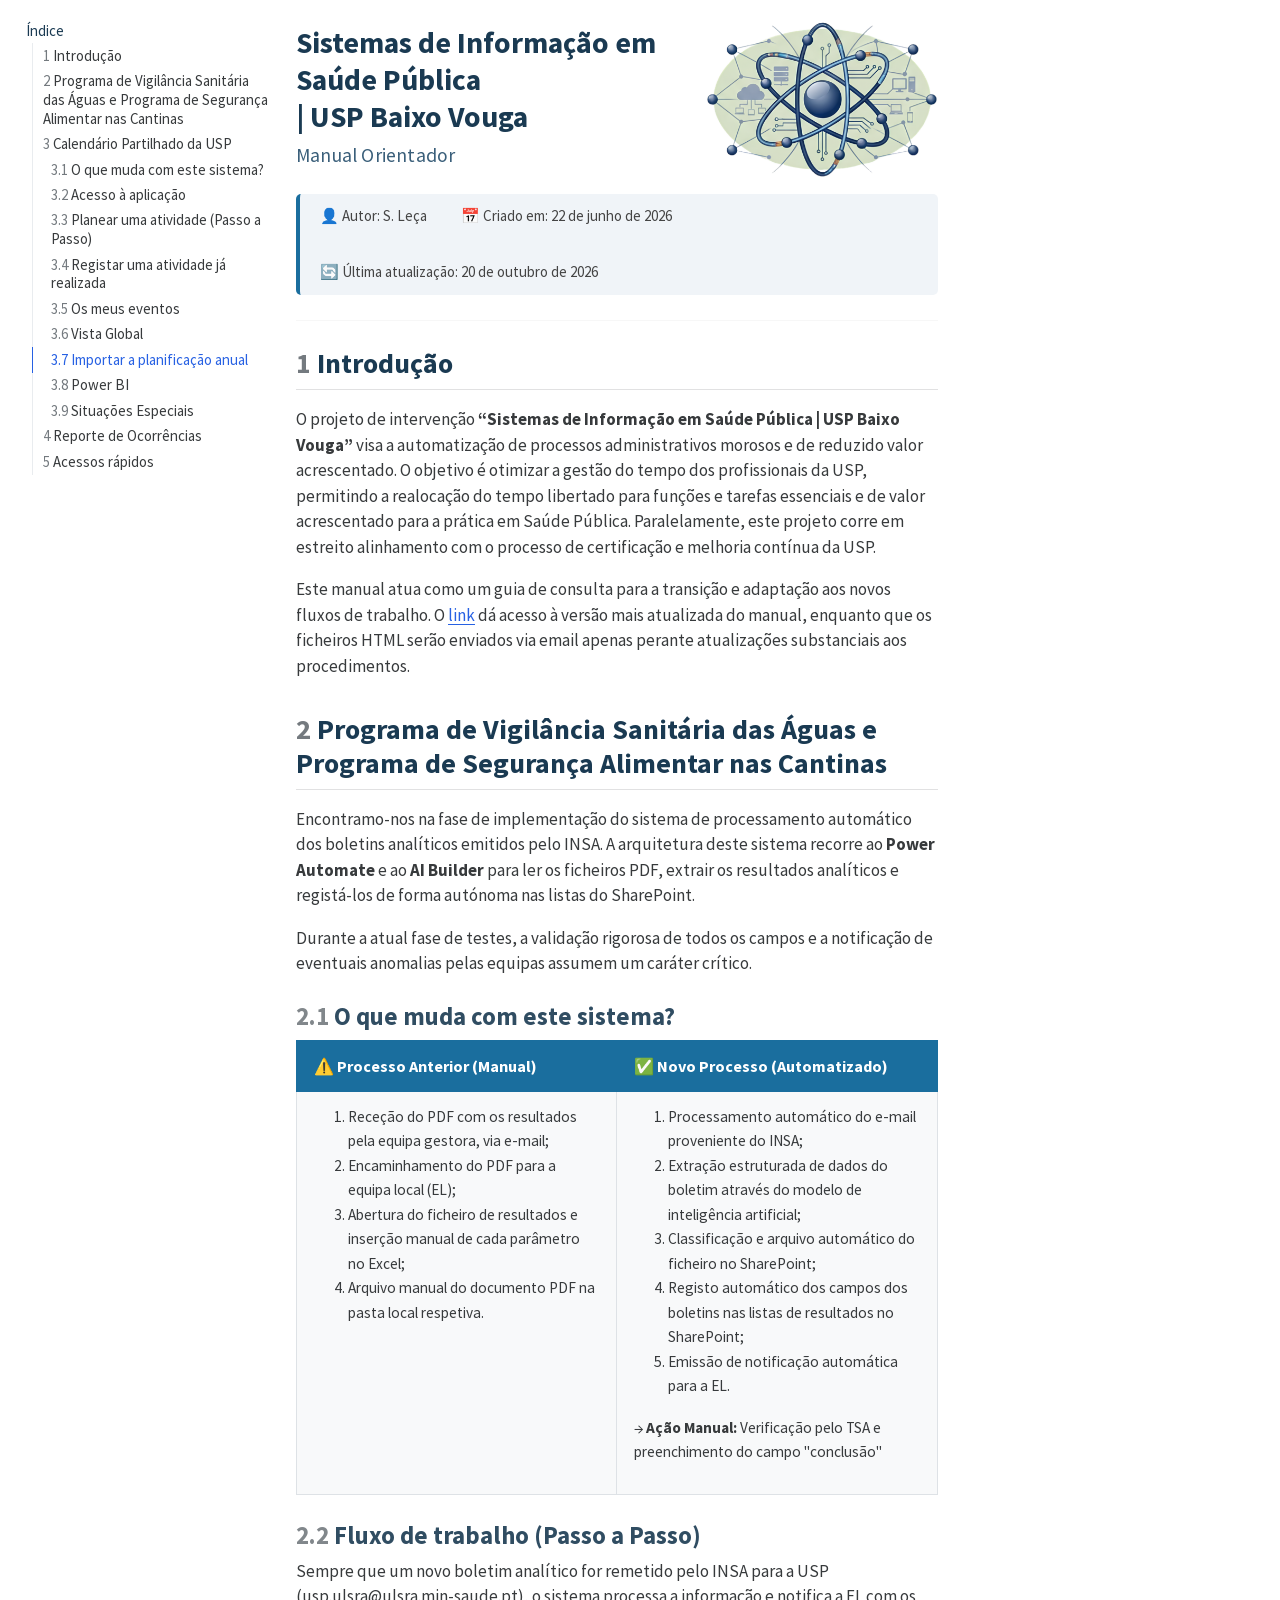
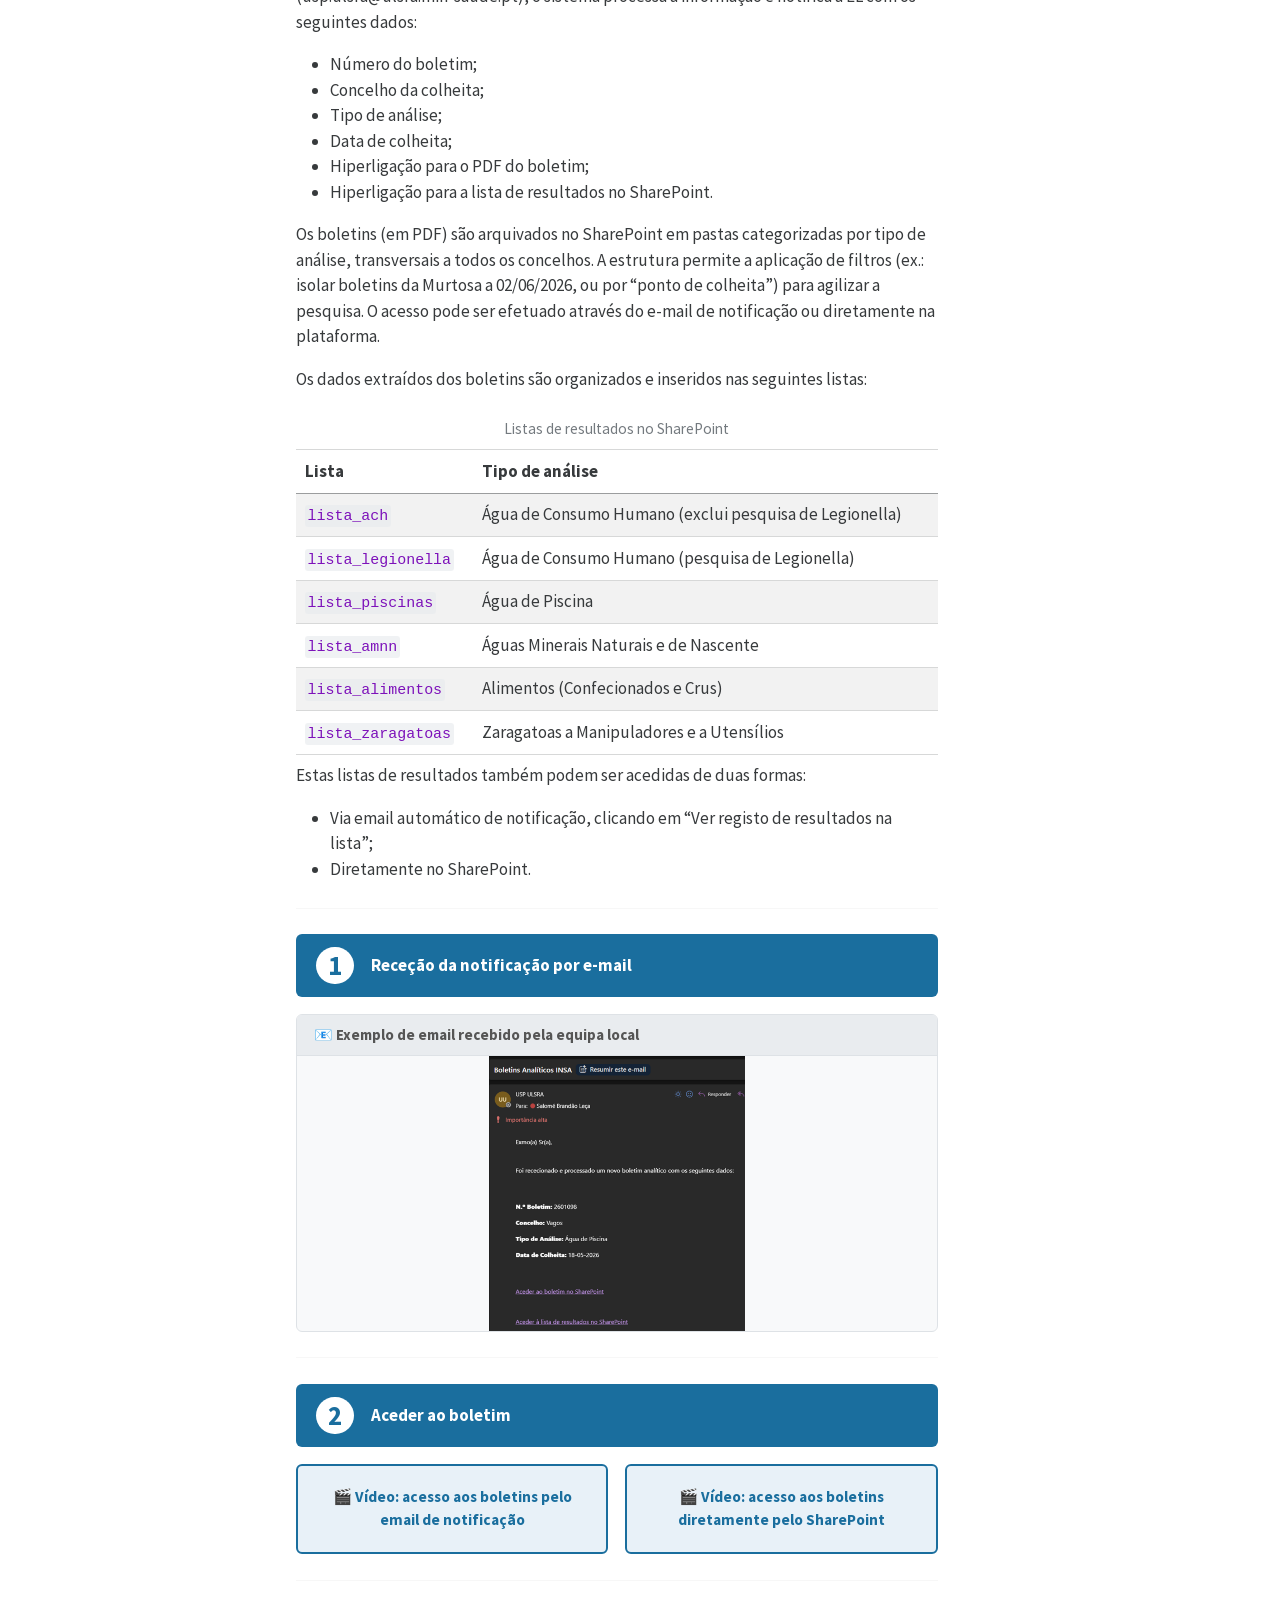
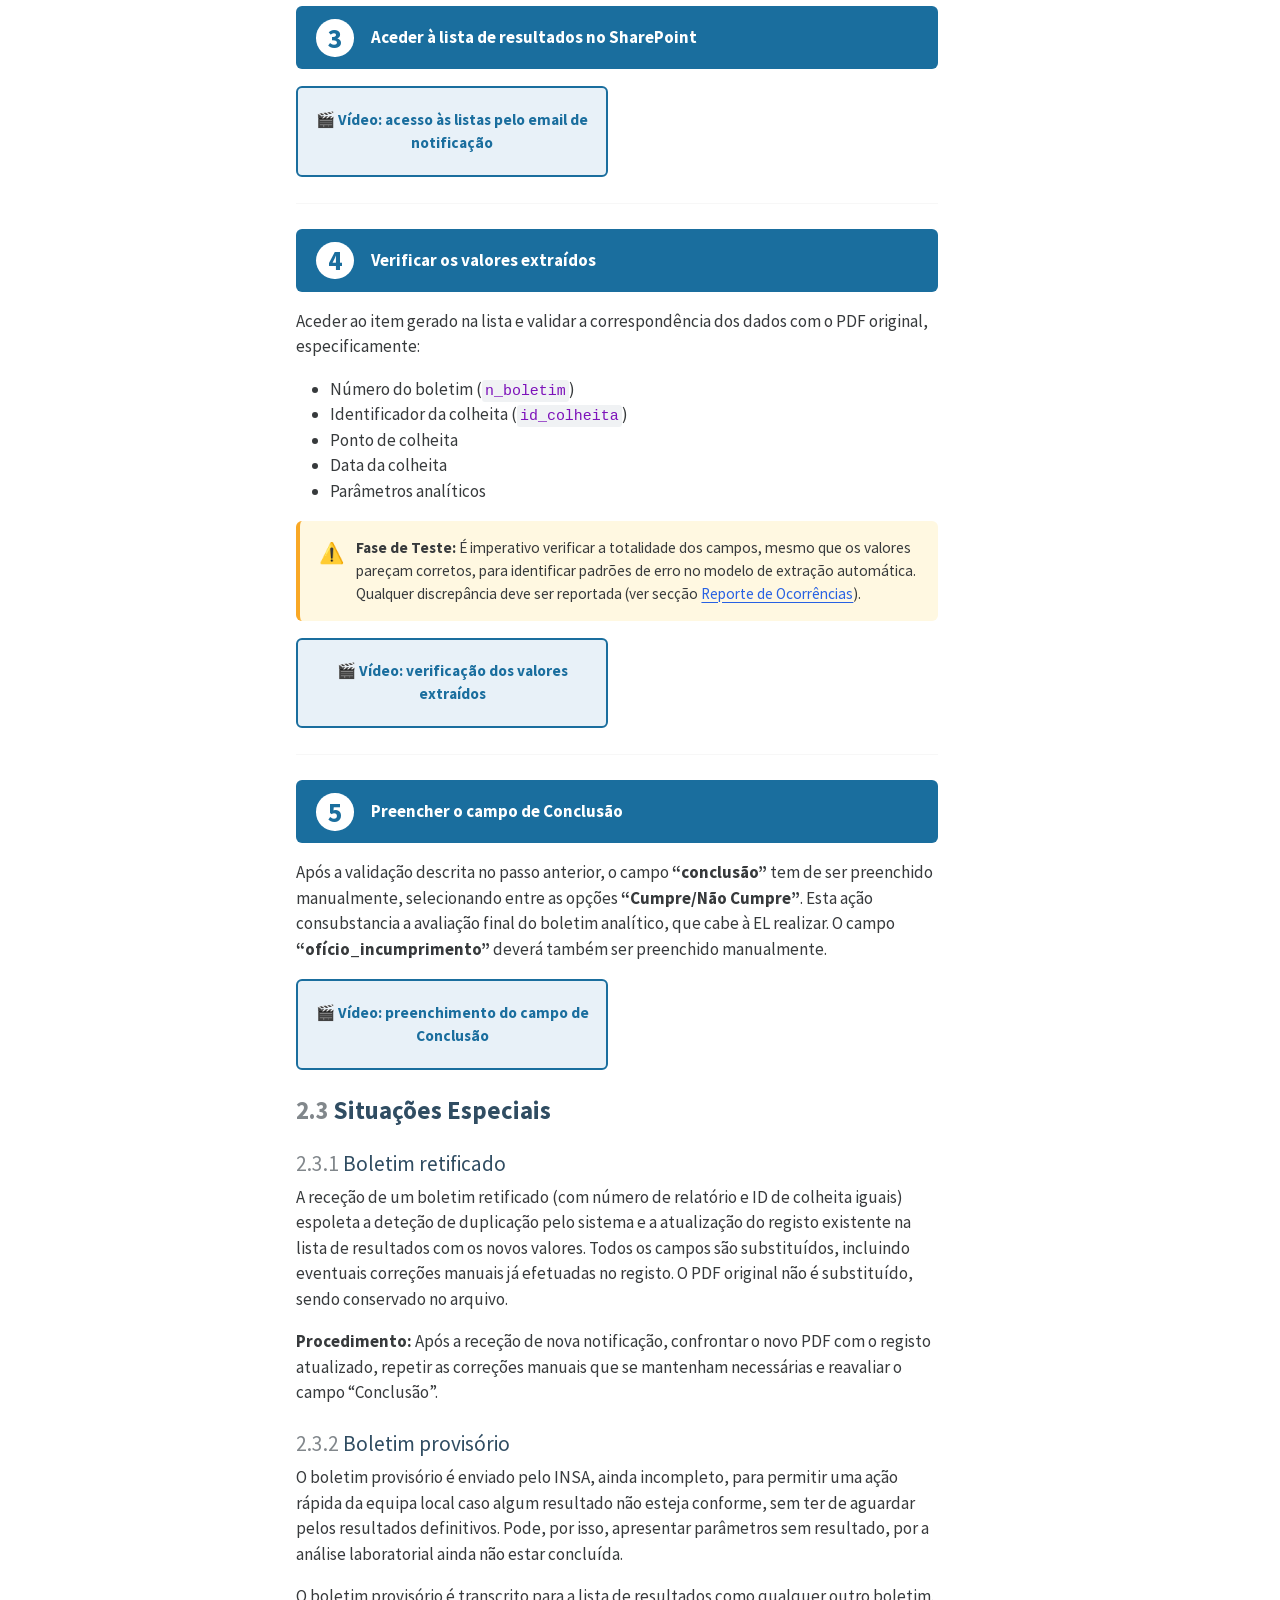
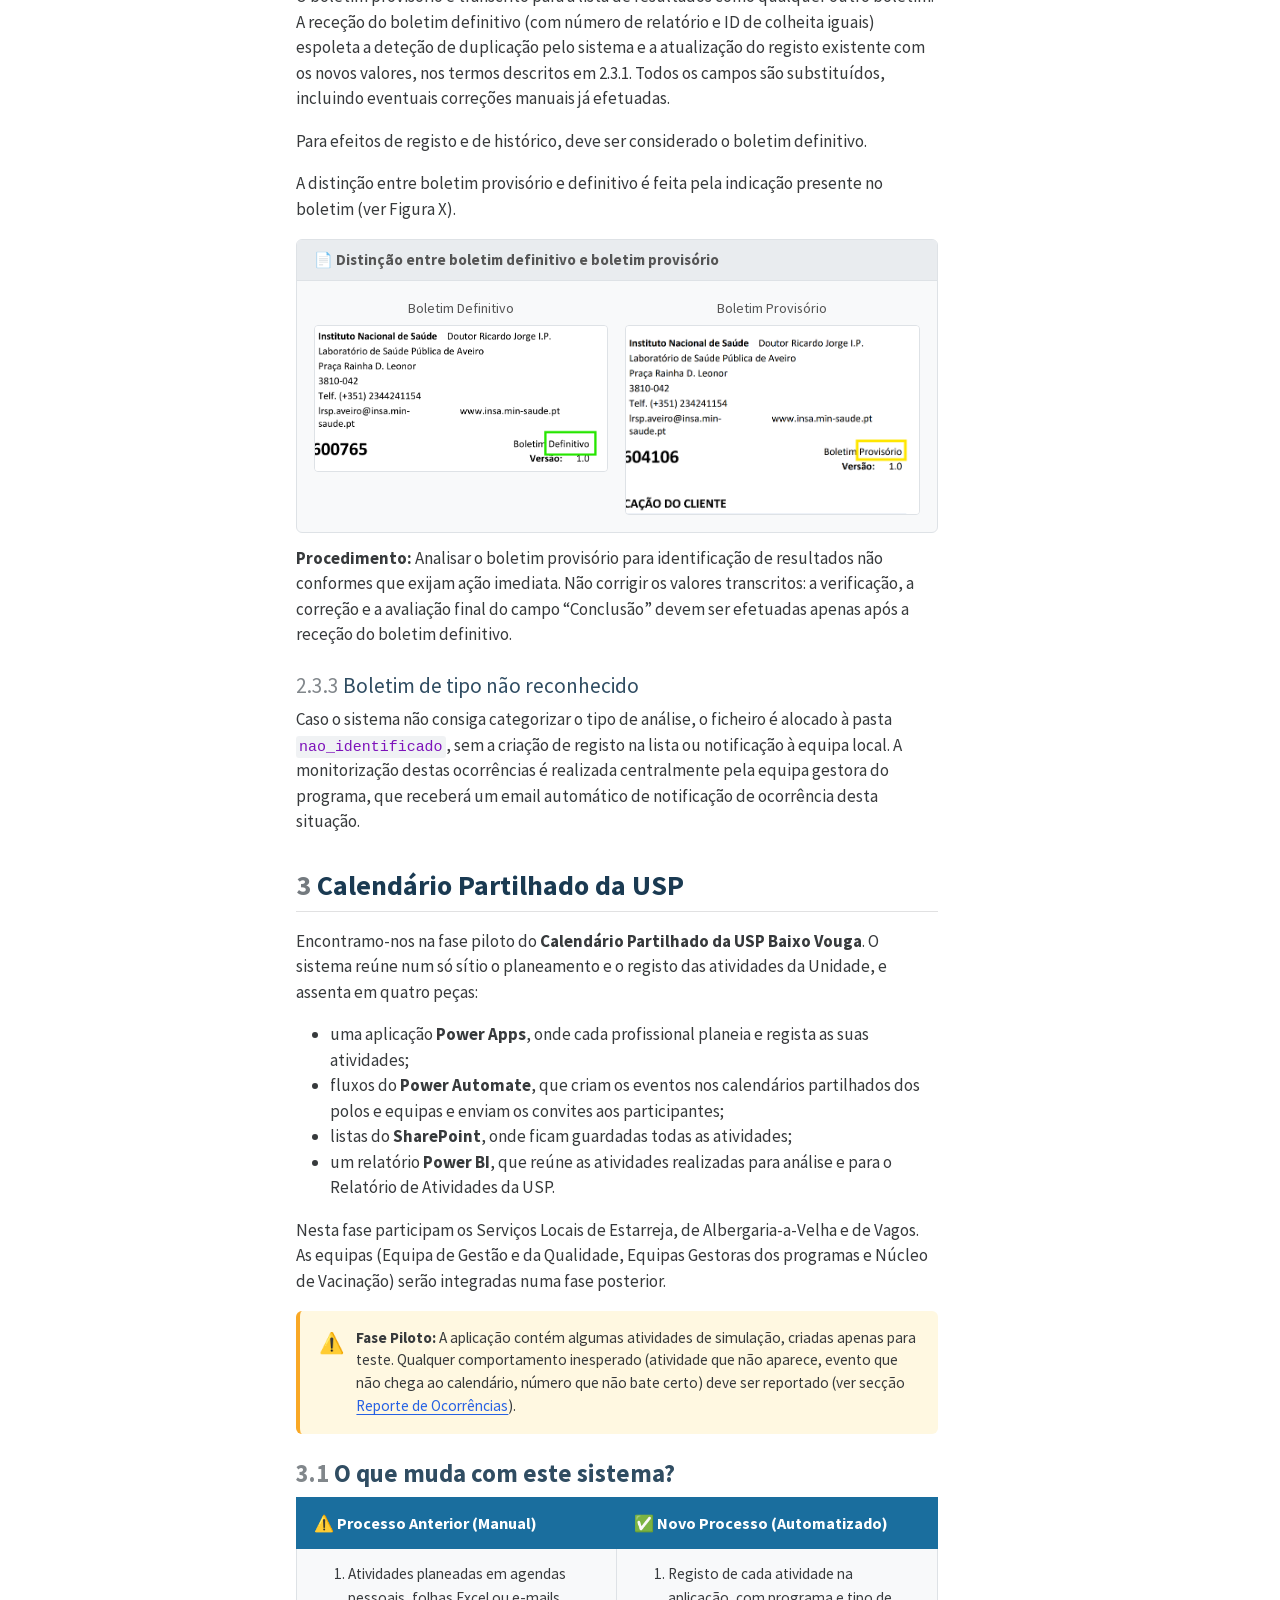
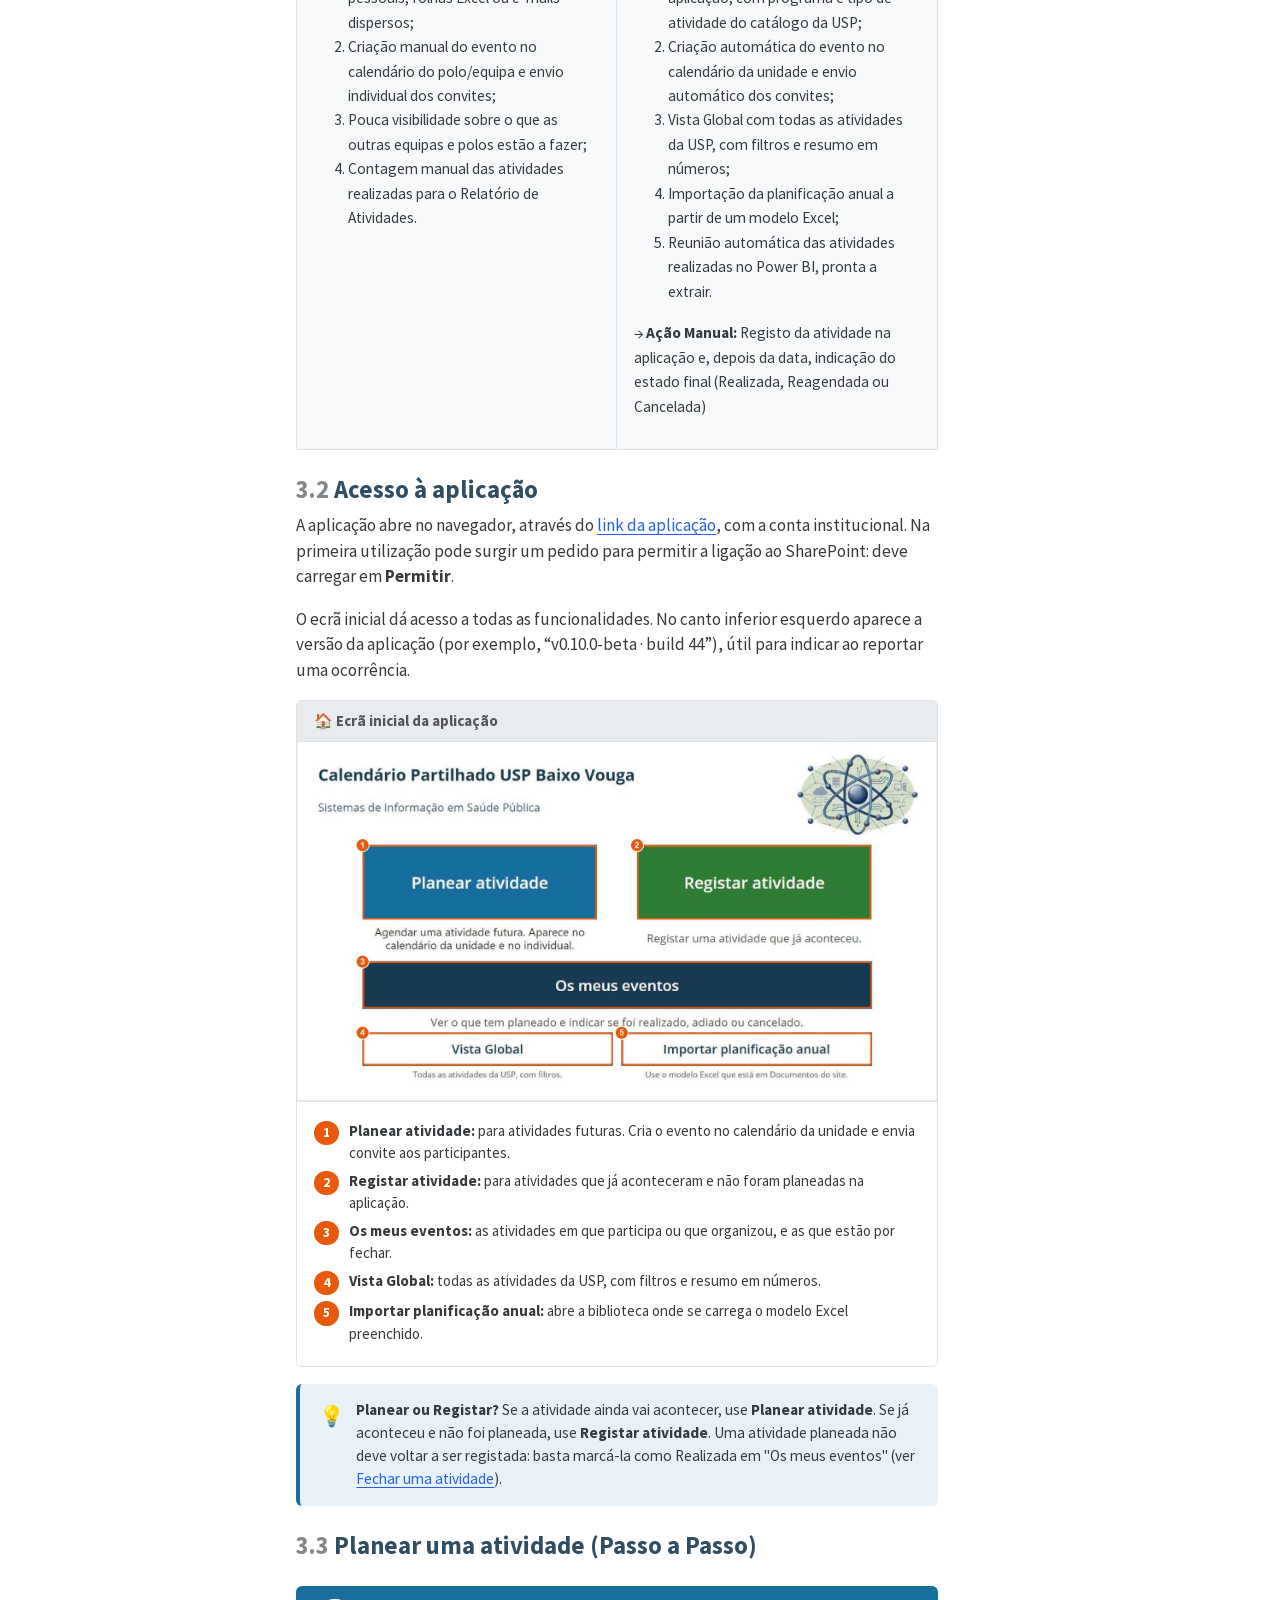
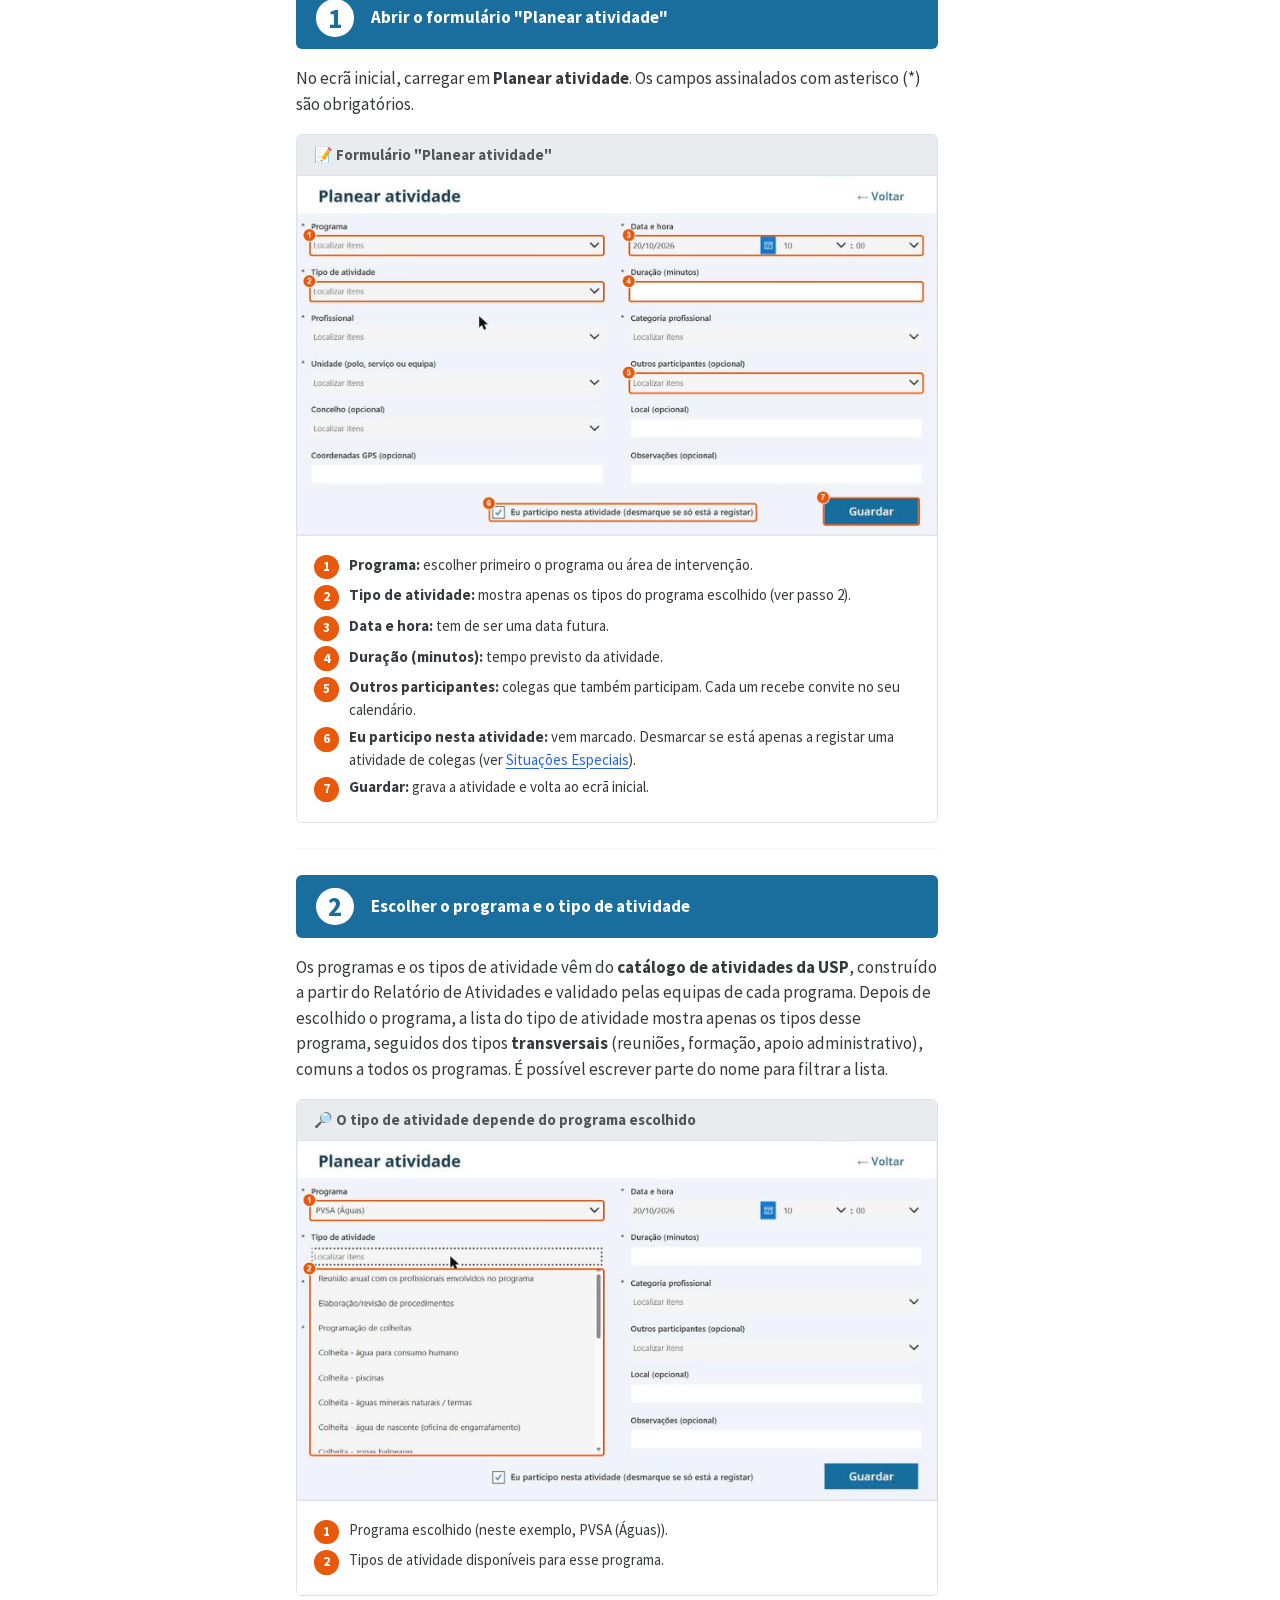
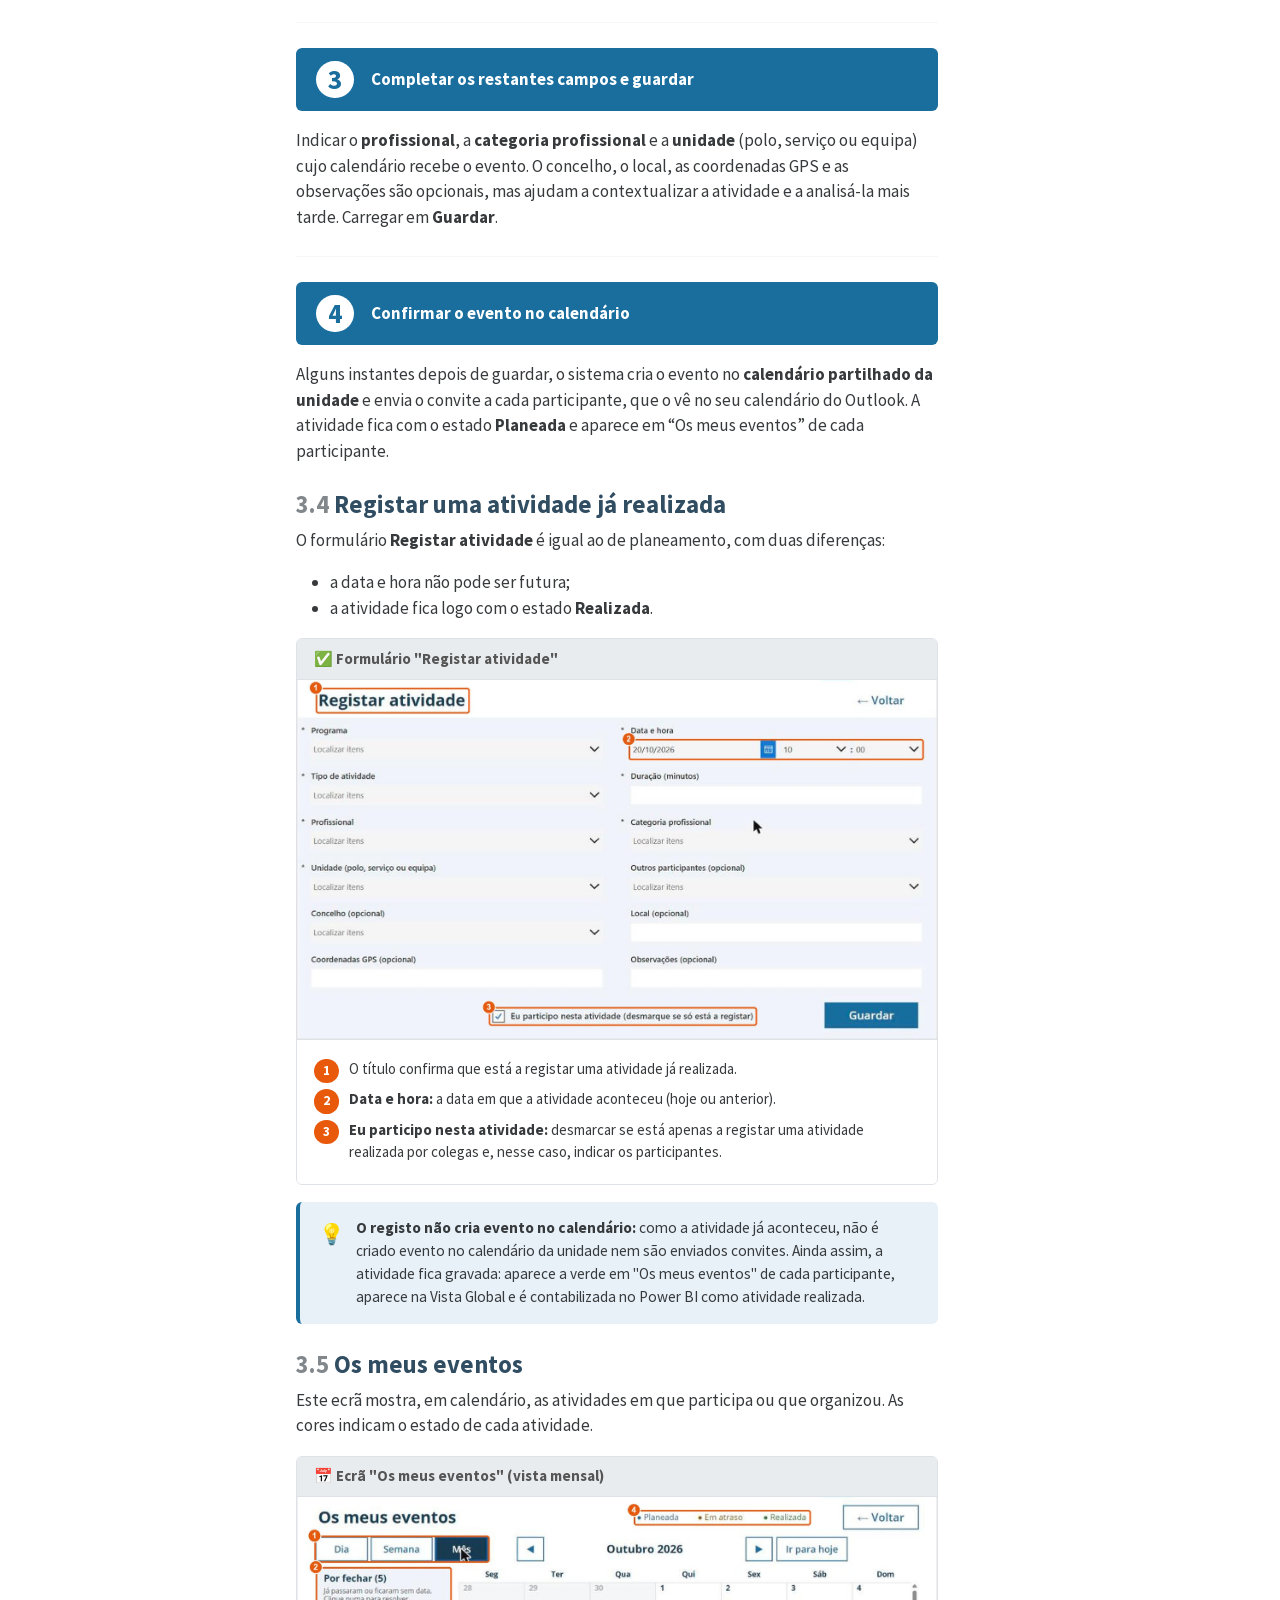
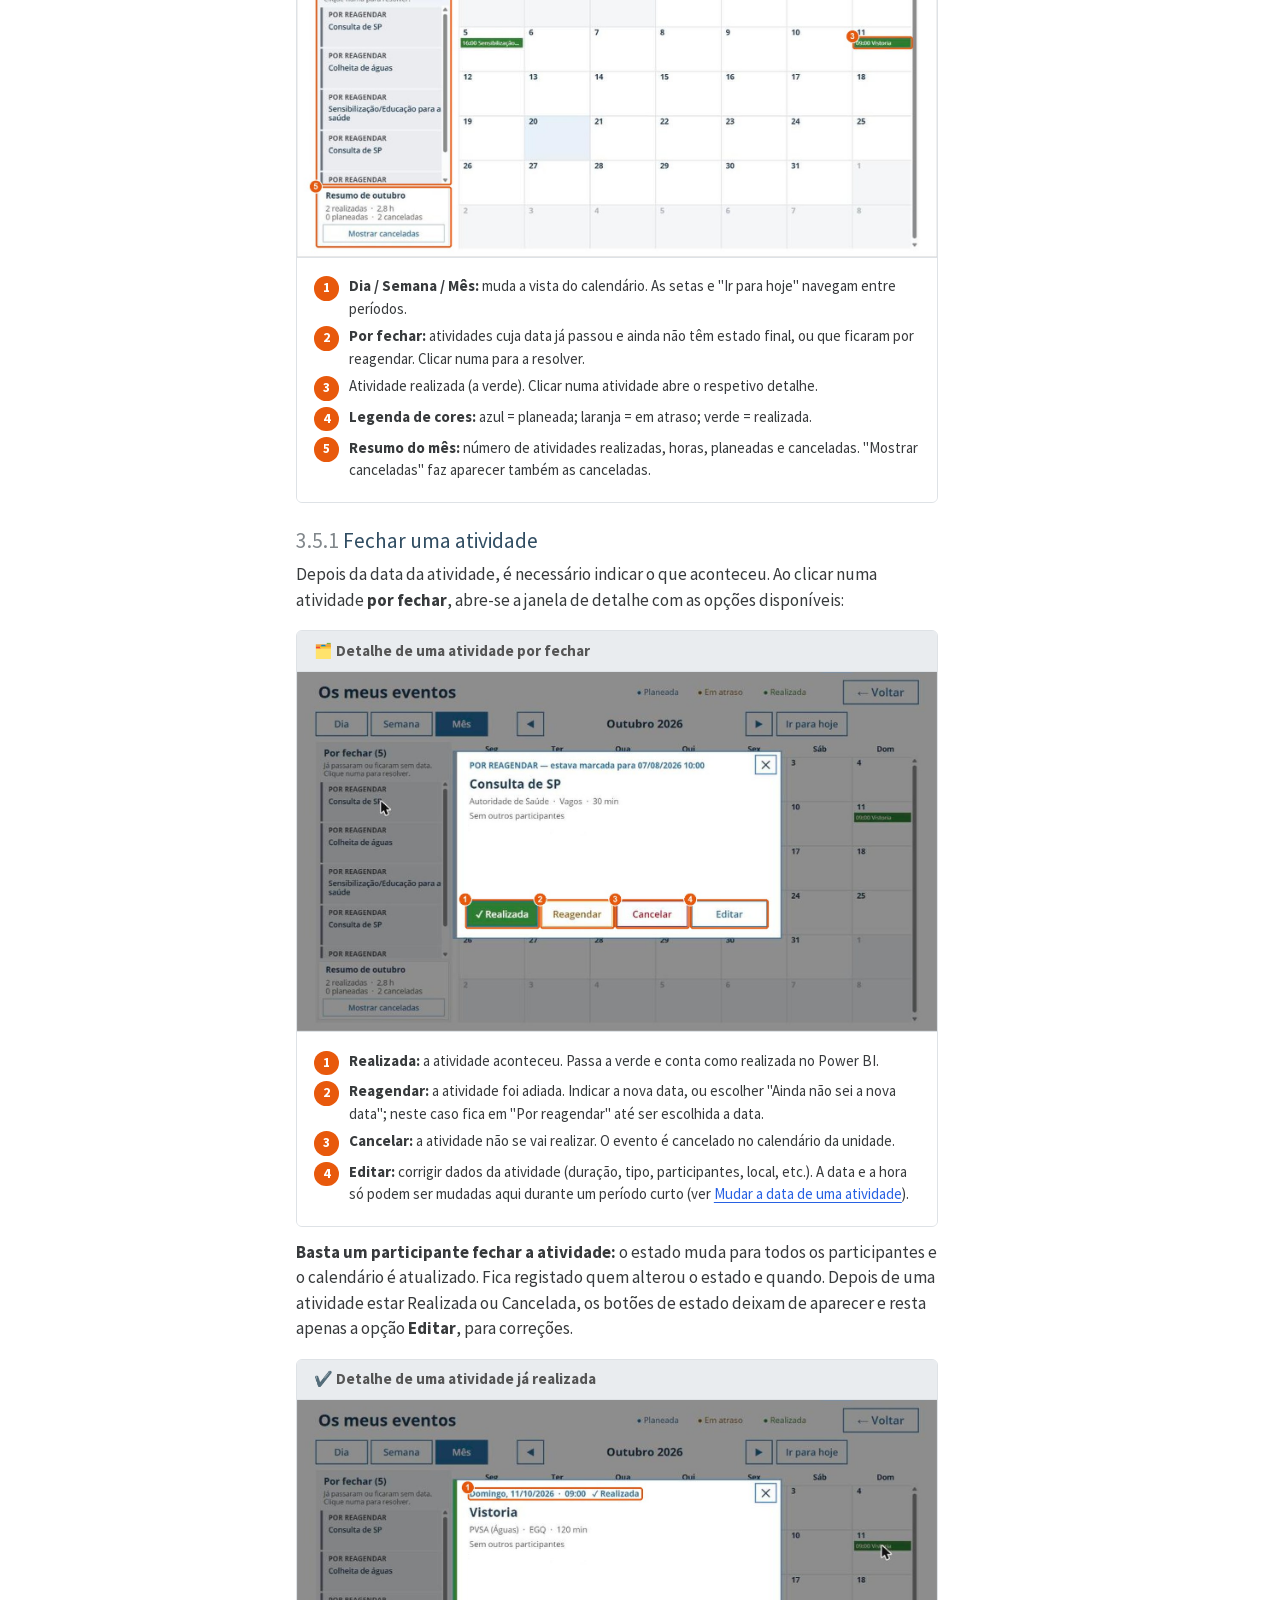
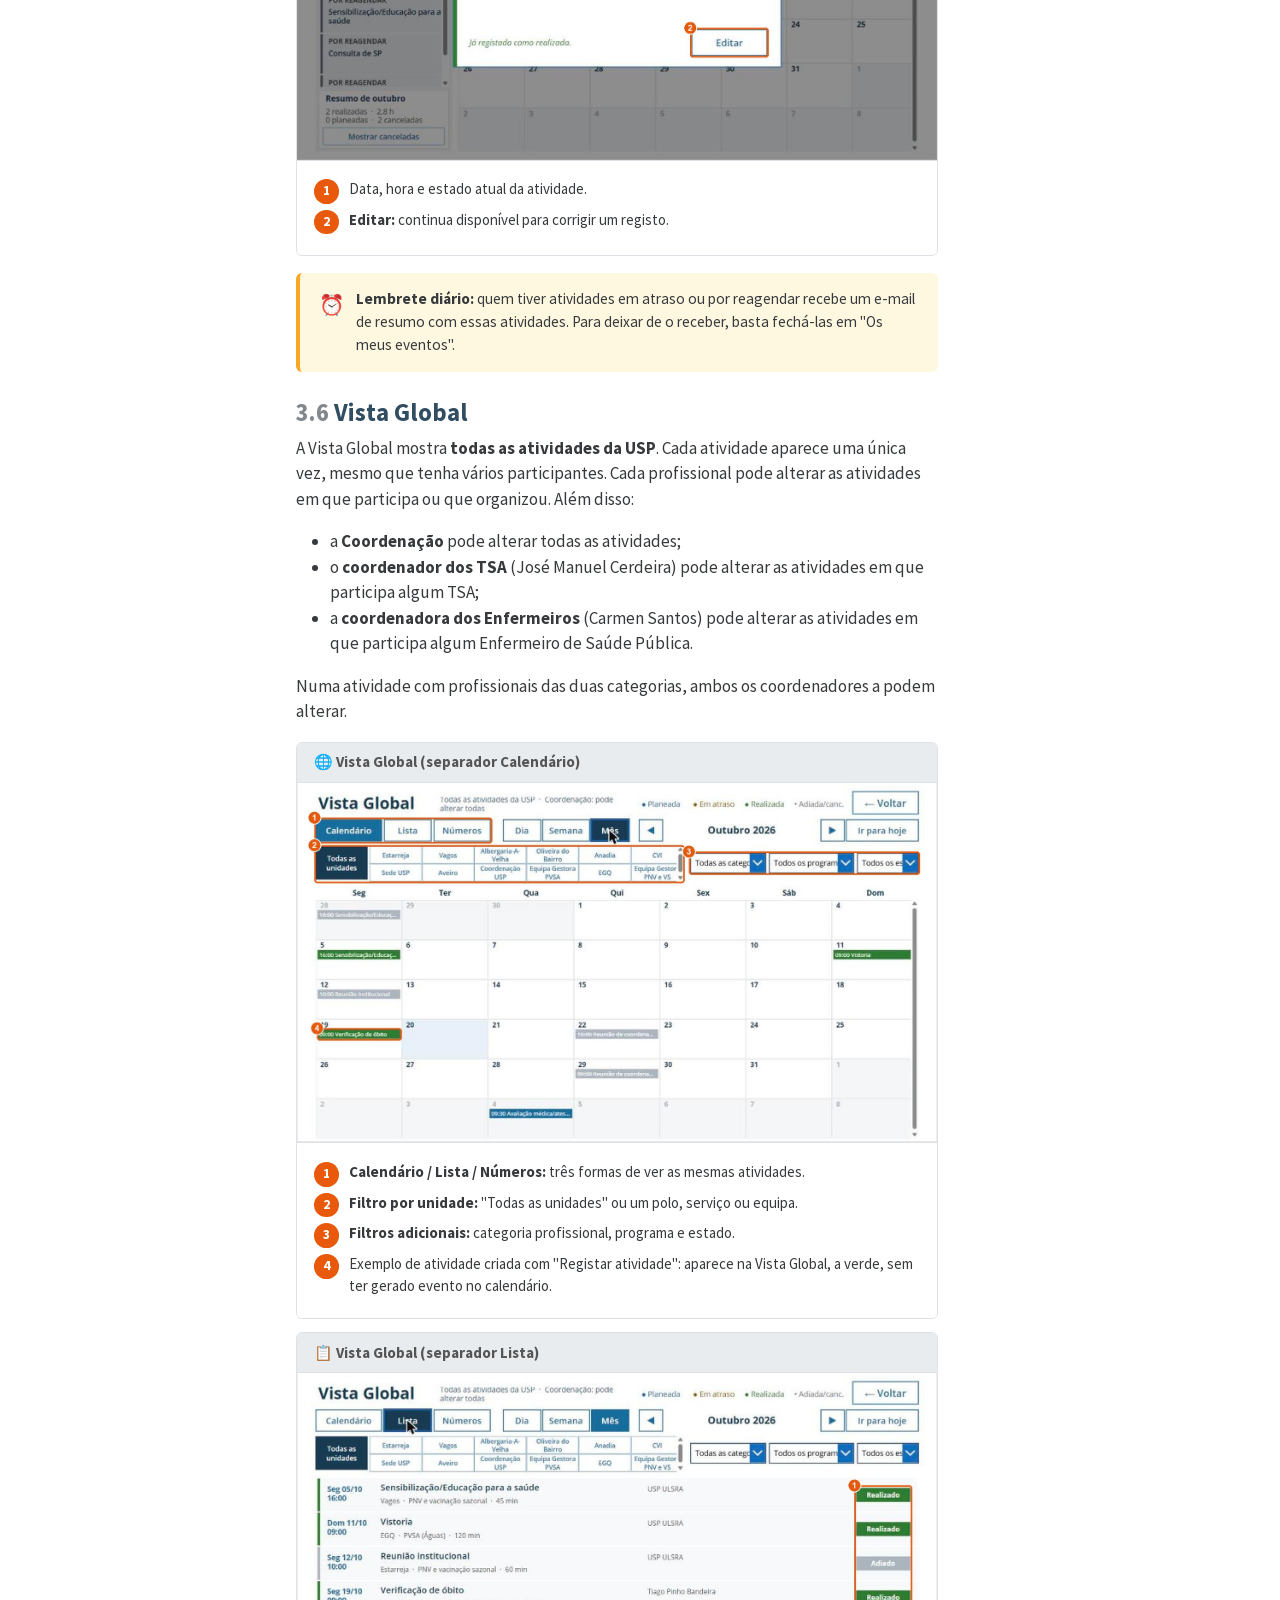
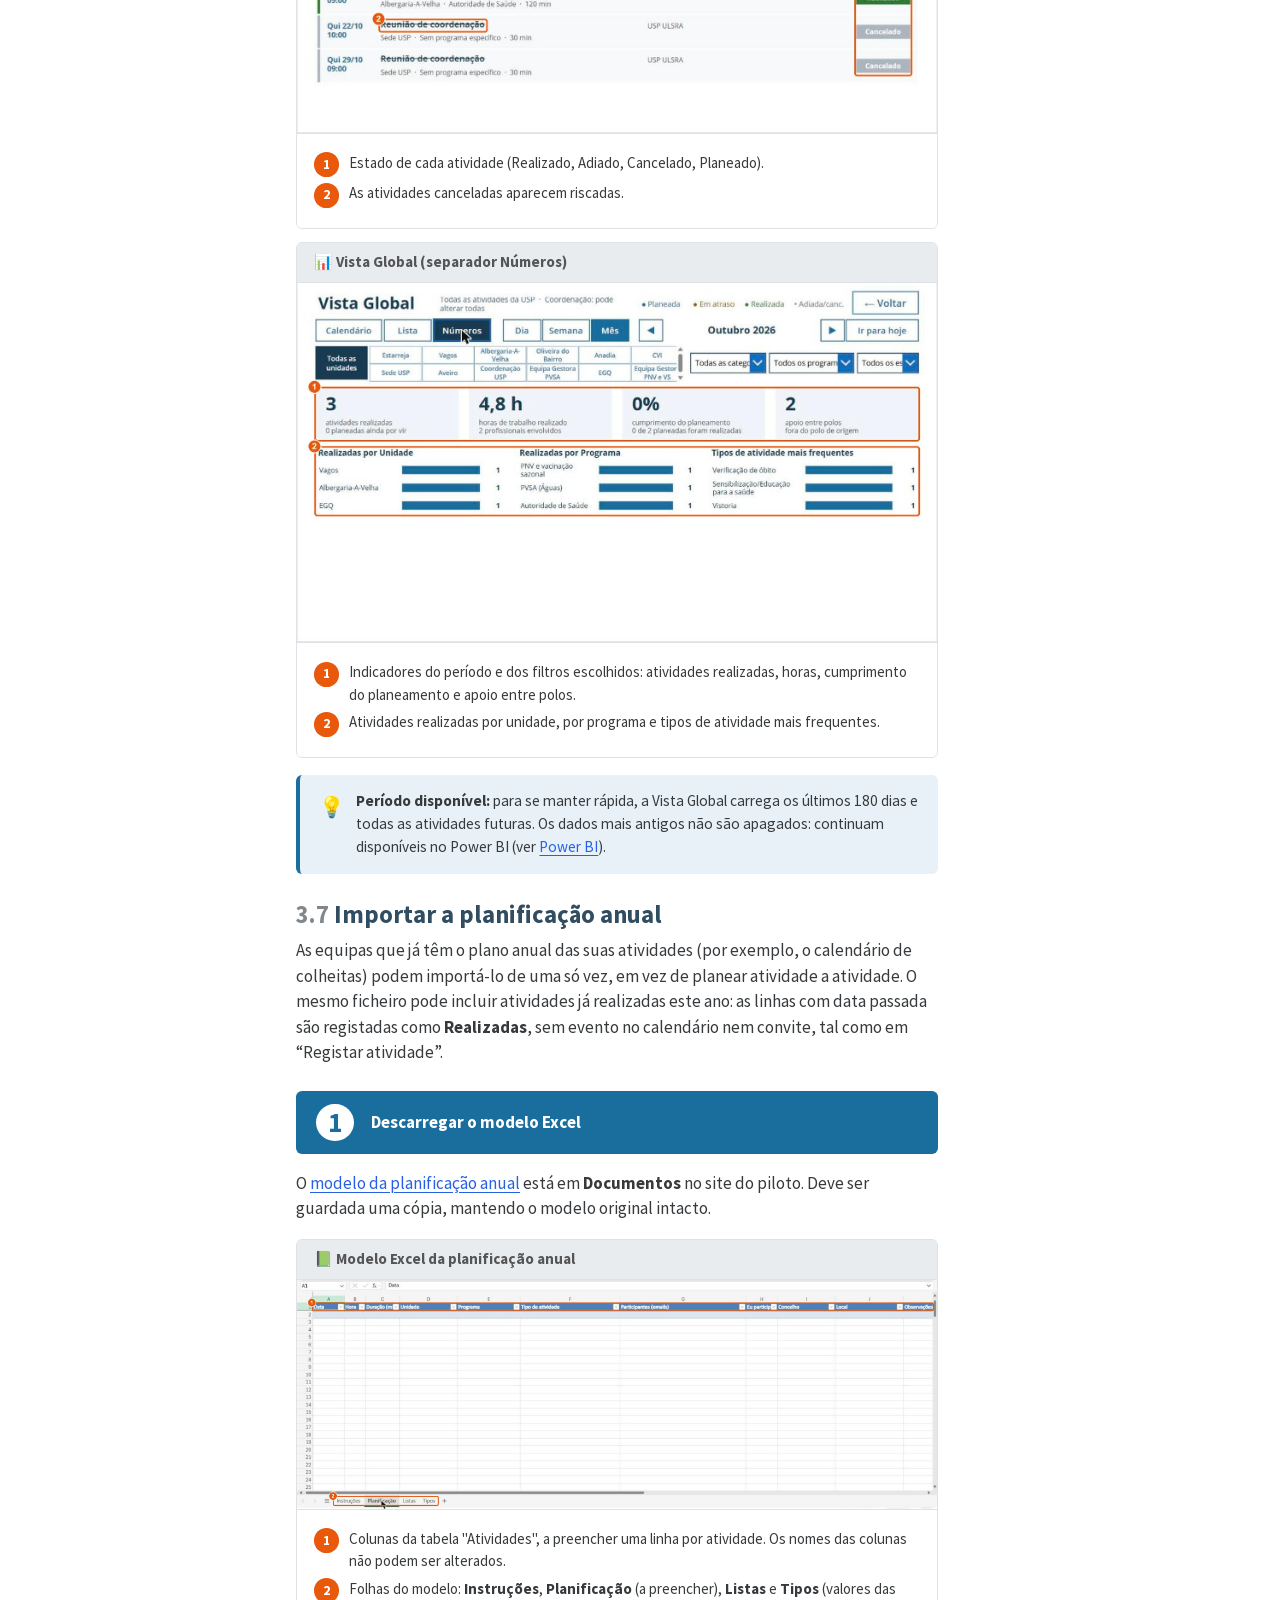
==== index.html @ 98435e58 "deploy: 295b53ff9bbc9d396c9d490adc1701a7867825ab" ====
<!DOCTYPE html>
<html xmlns="http://www.w3.org/1999/xhtml" lang="pt" xml:lang="pt"><head>

<meta charset="utf-8">
<meta name="generator" content="quarto-1.10.19">

<meta name="viewport" content="width=device-width, initial-scale=1.0, user-scalable=yes">


<title>Manual Orientador</title>
<style>

span.smallcaps{font-variant: small-caps;}
div.columns{display: flex; gap: 1.5em;}
div.column{flex: auto;}
@media screen {
div.columns{gap: min(4vw, 1.5em);}
div.column{overflow-x: auto;}
}
div.hanging-indent{margin-left: 1.5em; text-indent: -1.5em;}
ul.task-list{list-style: none;}
ul.task-list li input[type="checkbox"] {
width: 0.8em;
margin: 0 0.8em 0.2em -1em;  vertical-align: middle;
}
</style>


<script>/*!
 * clipboard.js v2.0.11
 * https://clipboardjs.com/
 *
 * Licensed MIT © Zeno Rocha
 */
!function(t,e){"object"==typeof exports&&"object"==typeof module?module.exports=e():"function"==typeof define&&define.amd?define([],e):"object"==typeof exports?exports.ClipboardJS=e():t.ClipboardJS=e()}(this,function(){return n={686:function(t,e,n){"use strict";n.d(e,{default:function(){return b}});var e=n(279),i=n.n(e),e=n(370),u=n.n(e),e=n(817),r=n.n(e);function c(t){try{return document.execCommand(t)}catch(t){return}}var a=function(t){t=r()(t);return c("cut"),t};function o(t,e){var n,o,t=(n=t,o="rtl"===document.documentElement.getAttribute("dir"),(t=document.createElement("textarea")).style.fontSize="12pt",t.style.border="0",t.style.padding="0",t.style.margin="0",t.style.position="absolute",t.style[o?"right":"left"]="-9999px",o=window.pageYOffset||document.documentElement.scrollTop,t.style.top="".concat(o,"px"),t.setAttribute("readonly",""),t.value=n,t);return e.container.appendChild(t),e=r()(t),c("copy"),t.remove(),e}var f=function(t){var e=1<arguments.length&&void 0!==arguments[1]?arguments[1]:{container:document.body},n="";return"string"==typeof t?n=o(t,e):t instanceof HTMLInputElement&&!["text","search","url","tel","password"].includes(null==t?void 0:t.type)?n=o(t.value,e):(n=r()(t),c("copy")),n};function l(t){return(l="function"==typeof Symbol&&"symbol"==typeof Symbol.iterator?function(t){return typeof t}:function(t){return t&&"function"==typeof Symbol&&t.constructor===Symbol&&t!==Symbol.prototype?"symbol":typeof t})(t)}var s=function(){var t=0<arguments.length&&void 0!==arguments[0]?arguments[0]:{},e=t.action,n=void 0===e?"copy":e,o=t.container,e=t.target,t=t.text;if("copy"!==n&&"cut"!==n)throw new Error('Invalid "action" value, use either "copy" or "cut"');if(void 0!==e){if(!e||"object"!==l(e)||1!==e.nodeType)throw new Error('Invalid "target" value, use a valid Element');if("copy"===n&&e.hasAttribute("disabled"))throw new Error('Invalid "target" attribute. Please use "readonly" instead of "disabled" attribute');if("cut"===n&&(e.hasAttribute("readonly")||e.hasAttribute("disabled")))throw new Error('Invalid "target" attribute. You can\'t cut text from elements with "readonly" or "disabled" attributes')}return t?f(t,{container:o}):e?"cut"===n?a(e):f(e,{container:o}):void 0};function p(t){return(p="function"==typeof Symbol&&"symbol"==typeof Symbol.iterator?function(t){return typeof t}:function(t){return t&&"function"==typeof Symbol&&t.constructor===Symbol&&t!==Symbol.prototype?"symbol":typeof t})(t)}function d(t,e){for(var n=0;n<e.length;n++){var o=e[n];o.enumerable=o.enumerable||!1,o.configurable=!0,"value"in o&&(o.writable=!0),Object.defineProperty(t,o.key,o)}}function y(t,e){return(y=Object.setPrototypeOf||function(t,e){return t.__proto__=e,t})(t,e)}function h(n){var o=function(){if("undefined"==typeof Reflect||!Reflect.construct)return!1;if(Reflect.construct.sham)return!1;if("function"==typeof Proxy)return!0;try{return Date.prototype.toString.call(Reflect.construct(Date,[],function(){})),!0}catch(t){return!1}}();return function(){var t,e=v(n);return t=o?(t=v(this).constructor,Reflect.construct(e,arguments,t)):e.apply(this,arguments),e=this,!(t=t)||"object"!==p(t)&&"function"!=typeof t?function(t){if(void 0!==t)return t;throw new ReferenceError("this hasn't been initialised - super() hasn't been called")}(e):t}}function v(t){return(v=Object.setPrototypeOf?Object.getPrototypeOf:function(t){return t.__proto__||Object.getPrototypeOf(t)})(t)}function m(t,e){t="data-clipboard-".concat(t);if(e.hasAttribute(t))return e.getAttribute(t)}var b=function(){!function(t,e){if("function"!=typeof e&&null!==e)throw new TypeError("Super expression must either be null or a function");t.prototype=Object.create(e&&e.prototype,{constructor:{value:t,writable:!0,configurable:!0}}),e&&y(t,e)}(r,i());var t,e,n,o=h(r);function r(t,e){var n;return function(t){if(!(t instanceof r))throw new TypeError("Cannot call a class as a function")}(this),(n=o.call(this)).resolveOptions(e),n.listenClick(t),n}return t=r,n=[{key:"copy",value:function(t){var e=1<arguments.length&&void 0!==arguments[1]?arguments[1]:{container:document.body};return f(t,e)}},{key:"cut",value:function(t){return a(t)}},{key:"isSupported",value:function(){var t=0<arguments.length&&void 0!==arguments[0]?arguments[0]:["copy","cut"],t="string"==typeof t?[t]:t,e=!!document.queryCommandSupported;return t.forEach(function(t){e=e&&!!document.queryCommandSupported(t)}),e}}],(e=[{key:"resolveOptions",value:function(){var t=0<arguments.length&&void 0!==arguments[0]?arguments[0]:{};this.action="function"==typeof t.action?t.action:this.defaultAction,this.target="function"==typeof t.target?t.target:this.defaultTarget,this.text="function"==typeof t.text?t.text:this.defaultText,this.container="object"===p(t.container)?t.container:document.body}},{key:"listenClick",value:function(t){var e=this;this.listener=u()(t,"click",function(t){return e.onClick(t)})}},{key:"onClick",value:function(t){var e=t.delegateTarget||t.currentTarget,n=this.action(e)||"copy",t=s({action:n,container:this.container,target:this.target(e),text:this.text(e)});this.emit(t?"success":"error",{action:n,text:t,trigger:e,clearSelection:function(){e&&e.focus(),window.getSelection().removeAllRanges()}})}},{key:"defaultAction",value:function(t){return m("action",t)}},{key:"defaultTarget",value:function(t){t=m("target",t);if(t)return document.querySelector(t)}},{key:"defaultText",value:function(t){return m("text",t)}},{key:"destroy",value:function(){this.listener.destroy()}}])&&d(t.prototype,e),n&&d(t,n),r}()},828:function(t){var e;"undefined"==typeof Element||Element.prototype.matches||((e=Element.prototype).matches=e.matchesSelector||e.mozMatchesSelector||e.msMatchesSelector||e.oMatchesSelector||e.webkitMatchesSelector),t.exports=function(t,e){for(;t&&9!==t.nodeType;){if("function"==typeof t.matches&&t.matches(e))return t;t=t.parentNode}}},438:function(t,e,n){var u=n(828);function i(t,e,n,o,r){var i=function(e,n,t,o){return function(t){t.delegateTarget=u(t.target,n),t.delegateTarget&&o.call(e,t)}}.apply(this,arguments);return t.addEventListener(n,i,r),{destroy:function(){t.removeEventListener(n,i,r)}}}t.exports=function(t,e,n,o,r){return"function"==typeof t.addEventListener?i.apply(null,arguments):"function"==typeof n?i.bind(null,document).apply(null,arguments):("string"==typeof t&&(t=document.querySelectorAll(t)),Array.prototype.map.call(t,function(t){return i(t,e,n,o,r)}))}},879:function(t,n){n.node=function(t){return void 0!==t&&t instanceof HTMLElement&&1===t.nodeType},n.nodeList=function(t){var e=Object.prototype.toString.call(t);return void 0!==t&&("[object NodeList]"===e||"[object HTMLCollection]"===e)&&"length"in t&&(0===t.length||n.node(t[0]))},n.string=function(t){return"string"==typeof t||t instanceof String},n.fn=function(t){return"[object Function]"===Object.prototype.toString.call(t)}},370:function(t,e,n){var f=n(879),l=n(438);t.exports=function(t,e,n){if(!t&&!e&&!n)throw new Error("Missing required arguments");if(!f.string(e))throw new TypeError("Second argument must be a String");if(!f.fn(n))throw new TypeError("Third argument must be a Function");if(f.node(t))return c=e,a=n,(u=t).addEventListener(c,a),{destroy:function(){u.removeEventListener(c,a)}};if(f.nodeList(t))return o=t,r=e,i=n,Array.prototype.forEach.call(o,function(t){t.addEventListener(r,i)}),{destroy:function(){Array.prototype.forEach.call(o,function(t){t.removeEventListener(r,i)})}};if(f.string(t))return t=t,e=e,n=n,l(document.body,t,e,n);throw new TypeError("First argument must be a String, HTMLElement, HTMLCollection, or NodeList");var o,r,i,u,c,a}},817:function(t){t.exports=function(t){var e,n="SELECT"===t.nodeName?(t.focus(),t.value):"INPUT"===t.nodeName||"TEXTAREA"===t.nodeName?((e=t.hasAttribute("readonly"))||t.setAttribute("readonly",""),t.select(),t.setSelectionRange(0,t.value.length),e||t.removeAttribute("readonly"),t.value):(t.hasAttribute("contenteditable")&&t.focus(),n=window.getSelection(),(e=document.createRange()).selectNodeContents(t),n.removeAllRanges(),n.addRange(e),n.toString());return n}},279:function(t){function e(){}e.prototype={on:function(t,e,n){var o=this.e||(this.e={});return(o[t]||(o[t]=[])).push({fn:e,ctx:n}),this},once:function(t,e,n){var o=this;function r(){o.off(t,r),e.apply(n,arguments)}return r._=e,this.on(t,r,n)},emit:function(t){for(var e=[].slice.call(arguments,1),n=((this.e||(this.e={}))[t]||[]).slice(),o=0,r=n.length;o<r;o++)n[o].fn.apply(n[o].ctx,e);return this},off:function(t,e){var n=this.e||(this.e={}),o=n[t],r=[];if(o&&e)for(var i=0,u=o.length;i<u;i++)o[i].fn!==e&&o[i].fn._!==e&&r.push(o[i]);return r.length?n[t]=r:delete n[t],this}},t.exports=e,t.exports.TinyEmitter=e}},r={},o.n=function(t){var e=t&&t.__esModule?function(){return t.default}:function(){return t};return o.d(e,{a:e}),e},o.d=function(t,e){for(var n in e)o.o(e,n)&&!o.o(t,n)&&Object.defineProperty(t,n,{enumerable:!0,get:e[n]})},o.o=function(t,e){return Object.prototype.hasOwnProperty.call(t,e)},o(686).default;function o(t){if(r[t])return r[t].exports;var e=r[t]={exports:{}};return n[t](e,e.exports,o),e.exports}var n,r});</script>
<script src="[data-uri]" type="module"></script>
<script src="[data-uri]" type="module"></script>
<script>/**
 * @popperjs/core v2.11.7 - MIT License
 */

!function(e,t){"object"==typeof exports&&"undefined"!=typeof module?t(exports):"function"==typeof define&&define.amd?define(["exports"],t):t((e="undefined"!=typeof globalThis?globalThis:e||self).Popper={})}(this,(function(e){"use strict";function t(e){if(null==e)return window;if("[object Window]"!==e.toString()){var t=e.ownerDocument;return t&&t.defaultView||window}return e}function n(e){return e instanceof t(e).Element||e instanceof Element}function r(e){return e instanceof t(e).HTMLElement||e instanceof HTMLElement}function o(e){return"undefined"!=typeof ShadowRoot&&(e instanceof t(e).ShadowRoot||e instanceof ShadowRoot)}var i=Math.max,a=Math.min,s=Math.round;function f(){var e=navigator.userAgentData;return null!=e&&e.brands&&Array.isArray(e.brands)?e.brands.map((function(e){return e.brand+"/"+e.version})).join(" "):navigator.userAgent}function c(){return!/^((?!chrome|android).)*safari/i.test(f())}function p(e,o,i){void 0===o&&(o=!1),void 0===i&&(i=!1);var a=e.getBoundingClientRect(),f=1,p=1;o&&r(e)&&(f=e.offsetWidth>0&&s(a.width)/e.offsetWidth||1,p=e.offsetHeight>0&&s(a.height)/e.offsetHeight||1);var u=(n(e)?t(e):window).visualViewport,l=!c()&&i,d=(a.left+(l&&u?u.offsetLeft:0))/f,h=(a.top+(l&&u?u.offsetTop:0))/p,m=a.width/f,v=a.height/p;return{width:m,height:v,top:h,right:d+m,bottom:h+v,left:d,x:d,y:h}}function u(e){var n=t(e);return{scrollLeft:n.pageXOffset,scrollTop:n.pageYOffset}}function l(e){return e?(e.nodeName||"").toLowerCase():null}function d(e){return((n(e)?e.ownerDocument:e.document)||window.document).documentElement}function h(e){return p(d(e)).left+u(e).scrollLeft}function m(e){return t(e).getComputedStyle(e)}function v(e){var t=m(e),n=t.overflow,r=t.overflowX,o=t.overflowY;return/auto|scroll|overlay|hidden/.test(n+o+r)}function y(e,n,o){void 0===o&&(o=!1);var i,a,f=r(n),c=r(n)&&function(e){var t=e.getBoundingClientRect(),n=s(t.width)/e.offsetWidth||1,r=s(t.height)/e.offsetHeight||1;return 1!==n||1!==r}(n),m=d(n),y=p(e,c,o),g={scrollLeft:0,scrollTop:0},b={x:0,y:0};return(f||!f&&!o)&&(("body"!==l(n)||v(m))&&(g=(i=n)!==t(i)&&r(i)?{scrollLeft:(a=i).scrollLeft,scrollTop:a.scrollTop}:u(i)),r(n)?((b=p(n,!0)).x+=n.clientLeft,b.y+=n.clientTop):m&&(b.x=h(m))),{x:y.left+g.scrollLeft-b.x,y:y.top+g.scrollTop-b.y,width:y.width,height:y.height}}function g(e){var t=p(e),n=e.offsetWidth,r=e.offsetHeight;return Math.abs(t.width-n)<=1&&(n=t.width),Math.abs(t.height-r)<=1&&(r=t.height),{x:e.offsetLeft,y:e.offsetTop,width:n,height:r}}function b(e){return"html"===l(e)?e:e.assignedSlot||e.parentNode||(o(e)?e.host:null)||d(e)}function x(e){return["html","body","#document"].indexOf(l(e))>=0?e.ownerDocument.body:r(e)&&v(e)?e:x(b(e))}function w(e,n){var r;void 0===n&&(n=[]);var o=x(e),i=o===(null==(r=e.ownerDocument)?void 0:r.body),a=t(o),s=i?[a].concat(a.visualViewport||[],v(o)?o:[]):o,f=n.concat(s);return i?f:f.concat(w(b(s)))}function O(e){return["table","td","th"].indexOf(l(e))>=0}function j(e){return r(e)&&"fixed"!==m(e).position?e.offsetParent:null}function E(e){for(var n=t(e),i=j(e);i&&O(i)&&"static"===m(i).position;)i=j(i);return i&&("html"===l(i)||"body"===l(i)&&"static"===m(i).position)?n:i||function(e){var t=/firefox/i.test(f());if(/Trident/i.test(f())&&r(e)&&"fixed"===m(e).position)return null;var n=b(e);for(o(n)&&(n=n.host);r(n)&&["html","body"].indexOf(l(n))<0;){var i=m(n);if("none"!==i.transform||"none"!==i.perspective||"paint"===i.contain||-1!==["transform","perspective"].indexOf(i.willChange)||t&&"filter"===i.willChange||t&&i.filter&&"none"!==i.filter)return n;n=n.parentNode}return null}(e)||n}var D="top",A="bottom",L="right",P="left",M="auto",k=[D,A,L,P],W="start",B="end",H="viewport",T="popper",R=k.reduce((function(e,t){return e.concat([t+"-"+W,t+"-"+B])}),[]),S=[].concat(k,[M]).reduce((function(e,t){return e.concat([t,t+"-"+W,t+"-"+B])}),[]),V=["beforeRead","read","afterRead","beforeMain","main","afterMain","beforeWrite","write","afterWrite"];function q(e){var t=new Map,n=new Set,r=[];function o(e){n.add(e.name),[].concat(e.requires||[],e.requiresIfExists||[]).forEach((function(e){if(!n.has(e)){var r=t.get(e);r&&o(r)}})),r.push(e)}return e.forEach((function(e){t.set(e.name,e)})),e.forEach((function(e){n.has(e.name)||o(e)})),r}function C(e){return e.split("-")[0]}function N(e,t){var n=t.getRootNode&&t.getRootNode();if(e.contains(t))return!0;if(n&&o(n)){var r=t;do{if(r&&e.isSameNode(r))return!0;r=r.parentNode||r.host}while(r)}return!1}function I(e){return Object.assign({},e,{left:e.x,top:e.y,right:e.x+e.width,bottom:e.y+e.height})}function _(e,r,o){return r===H?I(function(e,n){var r=t(e),o=d(e),i=r.visualViewport,a=o.clientWidth,s=o.clientHeight,f=0,p=0;if(i){a=i.width,s=i.height;var u=c();(u||!u&&"fixed"===n)&&(f=i.offsetLeft,p=i.offsetTop)}return{width:a,height:s,x:f+h(e),y:p}}(e,o)):n(r)?function(e,t){var n=p(e,!1,"fixed"===t);return n.top=n.top+e.clientTop,n.left=n.left+e.clientLeft,n.bottom=n.top+e.clientHeight,n.right=n.left+e.clientWidth,n.width=e.clientWidth,n.height=e.clientHeight,n.x=n.left,n.y=n.top,n}(r,o):I(function(e){var t,n=d(e),r=u(e),o=null==(t=e.ownerDocument)?void 0:t.body,a=i(n.scrollWidth,n.clientWidth,o?o.scrollWidth:0,o?o.clientWidth:0),s=i(n.scrollHeight,n.clientHeight,o?o.scrollHeight:0,o?o.clientHeight:0),f=-r.scrollLeft+h(e),c=-r.scrollTop;return"rtl"===m(o||n).direction&&(f+=i(n.clientWidth,o?o.clientWidth:0)-a),{width:a,height:s,x:f,y:c}}(d(e)))}function F(e,t,o,s){var f="clippingParents"===t?function(e){var t=w(b(e)),o=["absolute","fixed"].indexOf(m(e).position)>=0&&r(e)?E(e):e;return n(o)?t.filter((function(e){return n(e)&&N(e,o)&&"body"!==l(e)})):[]}(e):[].concat(t),c=[].concat(f,[o]),p=c[0],u=c.reduce((function(t,n){var r=_(e,n,s);return t.top=i(r.top,t.top),t.right=a(r.right,t.right),t.bottom=a(r.bottom,t.bottom),t.left=i(r.left,t.left),t}),_(e,p,s));return u.width=u.right-u.left,u.height=u.bottom-u.top,u.x=u.left,u.y=u.top,u}function U(e){return e.split("-")[1]}function z(e){return["top","bottom"].indexOf(e)>=0?"x":"y"}function X(e){var t,n=e.reference,r=e.element,o=e.placement,i=o?C(o):null,a=o?U(o):null,s=n.x+n.width/2-r.width/2,f=n.y+n.height/2-r.height/2;switch(i){case D:t={x:s,y:n.y-r.height};break;case A:t={x:s,y:n.y+n.height};break;case L:t={x:n.x+n.width,y:f};break;case P:t={x:n.x-r.width,y:f};break;default:t={x:n.x,y:n.y}}var c=i?z(i):null;if(null!=c){var p="y"===c?"height":"width";switch(a){case W:t[c]=t[c]-(n[p]/2-r[p]/2);break;case B:t[c]=t[c]+(n[p]/2-r[p]/2)}}return t}function Y(e){return Object.assign({},{top:0,right:0,bottom:0,left:0},e)}function G(e,t){return t.reduce((function(t,n){return t[n]=e,t}),{})}function J(e,t){void 0===t&&(t={});var r=t,o=r.placement,i=void 0===o?e.placement:o,a=r.strategy,s=void 0===a?e.strategy:a,f=r.boundary,c=void 0===f?"clippingParents":f,u=r.rootBoundary,l=void 0===u?H:u,h=r.elementContext,m=void 0===h?T:h,v=r.altBoundary,y=void 0!==v&&v,g=r.padding,b=void 0===g?0:g,x=Y("number"!=typeof b?b:G(b,k)),w=m===T?"reference":T,O=e.rects.popper,j=e.elements[y?w:m],E=F(n(j)?j:j.contextElement||d(e.elements.popper),c,l,s),P=p(e.elements.reference),M=X({reference:P,element:O,strategy:"absolute",placement:i}),W=I(Object.assign({},O,M)),B=m===T?W:P,R={top:E.top-B.top+x.top,bottom:B.bottom-E.bottom+x.bottom,left:E.left-B.left+x.left,right:B.right-E.right+x.right},S=e.modifiersData.offset;if(m===T&&S){var V=S[i];Object.keys(R).forEach((function(e){var t=[L,A].indexOf(e)>=0?1:-1,n=[D,A].indexOf(e)>=0?"y":"x";R[e]+=V[n]*t}))}return R}var K={placement:"bottom",modifiers:[],strategy:"absolute"};function Q(){for(var e=arguments.length,t=new Array(e),n=0;n<e;n++)t[n]=arguments[n];return!t.some((function(e){return!(e&&"function"==typeof e.getBoundingClientRect)}))}function Z(e){void 0===e&&(e={});var t=e,r=t.defaultModifiers,o=void 0===r?[]:r,i=t.defaultOptions,a=void 0===i?K:i;return function(e,t,r){void 0===r&&(r=a);var i,s,f={placement:"bottom",orderedModifiers:[],options:Object.assign({},K,a),modifiersData:{},elements:{reference:e,popper:t},attributes:{},styles:{}},c=[],p=!1,u={state:f,setOptions:function(r){var i="function"==typeof r?r(f.options):r;l(),f.options=Object.assign({},a,f.options,i),f.scrollParents={reference:n(e)?w(e):e.contextElement?w(e.contextElement):[],popper:w(t)};var s,p,d=function(e){var t=q(e);return V.reduce((function(e,n){return e.concat(t.filter((function(e){return e.phase===n})))}),[])}((s=[].concat(o,f.options.modifiers),p=s.reduce((function(e,t){var n=e[t.name];return e[t.name]=n?Object.assign({},n,t,{options:Object.assign({},n.options,t.options),data:Object.assign({},n.data,t.data)}):t,e}),{}),Object.keys(p).map((function(e){return p[e]}))));return f.orderedModifiers=d.filter((function(e){return e.enabled})),f.orderedModifiers.forEach((function(e){var t=e.name,n=e.options,r=void 0===n?{}:n,o=e.effect;if("function"==typeof o){var i=o({state:f,name:t,instance:u,options:r}),a=function(){};c.push(i||a)}})),u.update()},forceUpdate:function(){if(!p){var e=f.elements,t=e.reference,n=e.popper;if(Q(t,n)){f.rects={reference:y(t,E(n),"fixed"===f.options.strategy),popper:g(n)},f.reset=!1,f.placement=f.options.placement,f.orderedModifiers.forEach((function(e){return f.modifiersData[e.name]=Object.assign({},e.data)}));for(var r=0;r<f.orderedModifiers.length;r++)if(!0!==f.reset){var o=f.orderedModifiers[r],i=o.fn,a=o.options,s=void 0===a?{}:a,c=o.name;"function"==typeof i&&(f=i({state:f,options:s,name:c,instance:u})||f)}else f.reset=!1,r=-1}}},update:(i=function(){return new Promise((function(e){u.forceUpdate(),e(f)}))},function(){return s||(s=new Promise((function(e){Promise.resolve().then((function(){s=void 0,e(i())}))}))),s}),destroy:function(){l(),p=!0}};if(!Q(e,t))return u;function l(){c.forEach((function(e){return e()})),c=[]}return u.setOptions(r).then((function(e){!p&&r.onFirstUpdate&&r.onFirstUpdate(e)})),u}}var $={passive:!0};var ee={name:"eventListeners",enabled:!0,phase:"write",fn:function(){},effect:function(e){var n=e.state,r=e.instance,o=e.options,i=o.scroll,a=void 0===i||i,s=o.resize,f=void 0===s||s,c=t(n.elements.popper),p=[].concat(n.scrollParents.reference,n.scrollParents.popper);return a&&p.forEach((function(e){e.addEventListener("scroll",r.update,$)})),f&&c.addEventListener("resize",r.update,$),function(){a&&p.forEach((function(e){e.removeEventListener("scroll",r.update,$)})),f&&c.removeEventListener("resize",r.update,$)}},data:{}};var te={name:"popperOffsets",enabled:!0,phase:"read",fn:function(e){var t=e.state,n=e.name;t.modifiersData[n]=X({reference:t.rects.reference,element:t.rects.popper,strategy:"absolute",placement:t.placement})},data:{}},ne={top:"auto",right:"auto",bottom:"auto",left:"auto"};function re(e){var n,r=e.popper,o=e.popperRect,i=e.placement,a=e.variation,f=e.offsets,c=e.position,p=e.gpuAcceleration,u=e.adaptive,l=e.roundOffsets,h=e.isFixed,v=f.x,y=void 0===v?0:v,g=f.y,b=void 0===g?0:g,x="function"==typeof l?l({x:y,y:b}):{x:y,y:b};y=x.x,b=x.y;var w=f.hasOwnProperty("x"),O=f.hasOwnProperty("y"),j=P,M=D,k=window;if(u){var W=E(r),H="clientHeight",T="clientWidth";if(W===t(r)&&"static"!==m(W=d(r)).position&&"absolute"===c&&(H="scrollHeight",T="scrollWidth"),W=W,i===D||(i===P||i===L)&&a===B)M=A,b-=(h&&W===k&&k.visualViewport?k.visualViewport.height:W[H])-o.height,b*=p?1:-1;if(i===P||(i===D||i===A)&&a===B)j=L,y-=(h&&W===k&&k.visualViewport?k.visualViewport.width:W[T])-o.width,y*=p?1:-1}var R,S=Object.assign({position:c},u&&ne),V=!0===l?function(e,t){var n=e.x,r=e.y,o=t.devicePixelRatio||1;return{x:s(n*o)/o||0,y:s(r*o)/o||0}}({x:y,y:b},t(r)):{x:y,y:b};return y=V.x,b=V.y,p?Object.assign({},S,((R={})[M]=O?"0":"",R[j]=w?"0":"",R.transform=(k.devicePixelRatio||1)<=1?"translate("+y+"px, "+b+"px)":"translate3d("+y+"px, "+b+"px, 0)",R)):Object.assign({},S,((n={})[M]=O?b+"px":"",n[j]=w?y+"px":"",n.transform="",n))}var oe={name:"computeStyles",enabled:!0,phase:"beforeWrite",fn:function(e){var t=e.state,n=e.options,r=n.gpuAcceleration,o=void 0===r||r,i=n.adaptive,a=void 0===i||i,s=n.roundOffsets,f=void 0===s||s,c={placement:C(t.placement),variation:U(t.placement),popper:t.elements.popper,popperRect:t.rects.popper,gpuAcceleration:o,isFixed:"fixed"===t.options.strategy};null!=t.modifiersData.popperOffsets&&(t.styles.popper=Object.assign({},t.styles.popper,re(Object.assign({},c,{offsets:t.modifiersData.popperOffsets,position:t.options.strategy,adaptive:a,roundOffsets:f})))),null!=t.modifiersData.arrow&&(t.styles.arrow=Object.assign({},t.styles.arrow,re(Object.assign({},c,{offsets:t.modifiersData.arrow,position:"absolute",adaptive:!1,roundOffsets:f})))),t.attributes.popper=Object.assign({},t.attributes.popper,{"data-popper-placement":t.placement})},data:{}};var ie={name:"applyStyles",enabled:!0,phase:"write",fn:function(e){var t=e.state;Object.keys(t.elements).forEach((function(e){var n=t.styles[e]||{},o=t.attributes[e]||{},i=t.elements[e];r(i)&&l(i)&&(Object.assign(i.style,n),Object.keys(o).forEach((function(e){var t=o[e];!1===t?i.removeAttribute(e):i.setAttribute(e,!0===t?"":t)})))}))},effect:function(e){var t=e.state,n={popper:{position:t.options.strategy,left:"0",top:"0",margin:"0"},arrow:{position:"absolute"},reference:{}};return Object.assign(t.elements.popper.style,n.popper),t.styles=n,t.elements.arrow&&Object.assign(t.elements.arrow.style,n.arrow),function(){Object.keys(t.elements).forEach((function(e){var o=t.elements[e],i=t.attributes[e]||{},a=Object.keys(t.styles.hasOwnProperty(e)?t.styles[e]:n[e]).reduce((function(e,t){return e[t]="",e}),{});r(o)&&l(o)&&(Object.assign(o.style,a),Object.keys(i).forEach((function(e){o.removeAttribute(e)})))}))}},requires:["computeStyles"]};var ae={name:"offset",enabled:!0,phase:"main",requires:["popperOffsets"],fn:function(e){var t=e.state,n=e.options,r=e.name,o=n.offset,i=void 0===o?[0,0]:o,a=S.reduce((function(e,n){return e[n]=function(e,t,n){var r=C(e),o=[P,D].indexOf(r)>=0?-1:1,i="function"==typeof n?n(Object.assign({},t,{placement:e})):n,a=i[0],s=i[1];return a=a||0,s=(s||0)*o,[P,L].indexOf(r)>=0?{x:s,y:a}:{x:a,y:s}}(n,t.rects,i),e}),{}),s=a[t.placement],f=s.x,c=s.y;null!=t.modifiersData.popperOffsets&&(t.modifiersData.popperOffsets.x+=f,t.modifiersData.popperOffsets.y+=c),t.modifiersData[r]=a}},se={left:"right",right:"left",bottom:"top",top:"bottom"};function fe(e){return e.replace(/left|right|bottom|top/g,(function(e){return se[e]}))}var ce={start:"end",end:"start"};function pe(e){return e.replace(/start|end/g,(function(e){return ce[e]}))}function ue(e,t){void 0===t&&(t={});var n=t,r=n.placement,o=n.boundary,i=n.rootBoundary,a=n.padding,s=n.flipVariations,f=n.allowedAutoPlacements,c=void 0===f?S:f,p=U(r),u=p?s?R:R.filter((function(e){return U(e)===p})):k,l=u.filter((function(e){return c.indexOf(e)>=0}));0===l.length&&(l=u);var d=l.reduce((function(t,n){return t[n]=J(e,{placement:n,boundary:o,rootBoundary:i,padding:a})[C(n)],t}),{});return Object.keys(d).sort((function(e,t){return d[e]-d[t]}))}var le={name:"flip",enabled:!0,phase:"main",fn:function(e){var t=e.state,n=e.options,r=e.name;if(!t.modifiersData[r]._skip){for(var o=n.mainAxis,i=void 0===o||o,a=n.altAxis,s=void 0===a||a,f=n.fallbackPlacements,c=n.padding,p=n.boundary,u=n.rootBoundary,l=n.altBoundary,d=n.flipVariations,h=void 0===d||d,m=n.allowedAutoPlacements,v=t.options.placement,y=C(v),g=f||(y===v||!h?[fe(v)]:function(e){if(C(e)===M)return[];var t=fe(e);return[pe(e),t,pe(t)]}(v)),b=[v].concat(g).reduce((function(e,n){return e.concat(C(n)===M?ue(t,{placement:n,boundary:p,rootBoundary:u,padding:c,flipVariations:h,allowedAutoPlacements:m}):n)}),[]),x=t.rects.reference,w=t.rects.popper,O=new Map,j=!0,E=b[0],k=0;k<b.length;k++){var B=b[k],H=C(B),T=U(B)===W,R=[D,A].indexOf(H)>=0,S=R?"width":"height",V=J(t,{placement:B,boundary:p,rootBoundary:u,altBoundary:l,padding:c}),q=R?T?L:P:T?A:D;x[S]>w[S]&&(q=fe(q));var N=fe(q),I=[];if(i&&I.push(V[H]<=0),s&&I.push(V[q]<=0,V[N]<=0),I.every((function(e){return e}))){E=B,j=!1;break}O.set(B,I)}if(j)for(var _=function(e){var t=b.find((function(t){var n=O.get(t);if(n)return n.slice(0,e).every((function(e){return e}))}));if(t)return E=t,"break"},F=h?3:1;F>0;F--){if("break"===_(F))break}t.placement!==E&&(t.modifiersData[r]._skip=!0,t.placement=E,t.reset=!0)}},requiresIfExists:["offset"],data:{_skip:!1}};function de(e,t,n){return i(e,a(t,n))}var he={name:"preventOverflow",enabled:!0,phase:"main",fn:function(e){var t=e.state,n=e.options,r=e.name,o=n.mainAxis,s=void 0===o||o,f=n.altAxis,c=void 0!==f&&f,p=n.boundary,u=n.rootBoundary,l=n.altBoundary,d=n.padding,h=n.tether,m=void 0===h||h,v=n.tetherOffset,y=void 0===v?0:v,b=J(t,{boundary:p,rootBoundary:u,padding:d,altBoundary:l}),x=C(t.placement),w=U(t.placement),O=!w,j=z(x),M="x"===j?"y":"x",k=t.modifiersData.popperOffsets,B=t.rects.reference,H=t.rects.popper,T="function"==typeof y?y(Object.assign({},t.rects,{placement:t.placement})):y,R="number"==typeof T?{mainAxis:T,altAxis:T}:Object.assign({mainAxis:0,altAxis:0},T),S=t.modifiersData.offset?t.modifiersData.offset[t.placement]:null,V={x:0,y:0};if(k){if(s){var q,N="y"===j?D:P,I="y"===j?A:L,_="y"===j?"height":"width",F=k[j],X=F+b[N],Y=F-b[I],G=m?-H[_]/2:0,K=w===W?B[_]:H[_],Q=w===W?-H[_]:-B[_],Z=t.elements.arrow,$=m&&Z?g(Z):{width:0,height:0},ee=t.modifiersData["arrow#persistent"]?t.modifiersData["arrow#persistent"].padding:{top:0,right:0,bottom:0,left:0},te=ee[N],ne=ee[I],re=de(0,B[_],$[_]),oe=O?B[_]/2-G-re-te-R.mainAxis:K-re-te-R.mainAxis,ie=O?-B[_]/2+G+re+ne+R.mainAxis:Q+re+ne+R.mainAxis,ae=t.elements.arrow&&E(t.elements.arrow),se=ae?"y"===j?ae.clientTop||0:ae.clientLeft||0:0,fe=null!=(q=null==S?void 0:S[j])?q:0,ce=F+ie-fe,pe=de(m?a(X,F+oe-fe-se):X,F,m?i(Y,ce):Y);k[j]=pe,V[j]=pe-F}if(c){var ue,le="x"===j?D:P,he="x"===j?A:L,me=k[M],ve="y"===M?"height":"width",ye=me+b[le],ge=me-b[he],be=-1!==[D,P].indexOf(x),xe=null!=(ue=null==S?void 0:S[M])?ue:0,we=be?ye:me-B[ve]-H[ve]-xe+R.altAxis,Oe=be?me+B[ve]+H[ve]-xe-R.altAxis:ge,je=m&&be?function(e,t,n){var r=de(e,t,n);return r>n?n:r}(we,me,Oe):de(m?we:ye,me,m?Oe:ge);k[M]=je,V[M]=je-me}t.modifiersData[r]=V}},requiresIfExists:["offset"]};var me={name:"arrow",enabled:!0,phase:"main",fn:function(e){var t,n=e.state,r=e.name,o=e.options,i=n.elements.arrow,a=n.modifiersData.popperOffsets,s=C(n.placement),f=z(s),c=[P,L].indexOf(s)>=0?"height":"width";if(i&&a){var p=function(e,t){return Y("number"!=typeof(e="function"==typeof e?e(Object.assign({},t.rects,{placement:t.placement})):e)?e:G(e,k))}(o.padding,n),u=g(i),l="y"===f?D:P,d="y"===f?A:L,h=n.rects.reference[c]+n.rects.reference[f]-a[f]-n.rects.popper[c],m=a[f]-n.rects.reference[f],v=E(i),y=v?"y"===f?v.clientHeight||0:v.clientWidth||0:0,b=h/2-m/2,x=p[l],w=y-u[c]-p[d],O=y/2-u[c]/2+b,j=de(x,O,w),M=f;n.modifiersData[r]=((t={})[M]=j,t.centerOffset=j-O,t)}},effect:function(e){var t=e.state,n=e.options.element,r=void 0===n?"[data-popper-arrow]":n;null!=r&&("string"!=typeof r||(r=t.elements.popper.querySelector(r)))&&N(t.elements.popper,r)&&(t.elements.arrow=r)},requires:["popperOffsets"],requiresIfExists:["preventOverflow"]};function ve(e,t,n){return void 0===n&&(n={x:0,y:0}),{top:e.top-t.height-n.y,right:e.right-t.width+n.x,bottom:e.bottom-t.height+n.y,left:e.left-t.width-n.x}}function ye(e){return[D,L,A,P].some((function(t){return e[t]>=0}))}var ge={name:"hide",enabled:!0,phase:"main",requiresIfExists:["preventOverflow"],fn:function(e){var t=e.state,n=e.name,r=t.rects.reference,o=t.rects.popper,i=t.modifiersData.preventOverflow,a=J(t,{elementContext:"reference"}),s=J(t,{altBoundary:!0}),f=ve(a,r),c=ve(s,o,i),p=ye(f),u=ye(c);t.modifiersData[n]={referenceClippingOffsets:f,popperEscapeOffsets:c,isReferenceHidden:p,hasPopperEscaped:u},t.attributes.popper=Object.assign({},t.attributes.popper,{"data-popper-reference-hidden":p,"data-popper-escaped":u})}},be=Z({defaultModifiers:[ee,te,oe,ie]}),xe=[ee,te,oe,ie,ae,le,he,me,ge],we=Z({defaultModifiers:xe});e.applyStyles=ie,e.arrow=me,e.computeStyles=oe,e.createPopper=we,e.createPopperLite=be,e.defaultModifiers=xe,e.detectOverflow=J,e.eventListeners=ee,e.flip=le,e.hide=ge,e.offset=ae,e.popperGenerator=Z,e.popperOffsets=te,e.preventOverflow=he,Object.defineProperty(e,"__esModule",{value:!0})}));

</script>
<script>!function(e,t){"object"==typeof exports&&"undefined"!=typeof module?module.exports=t(require("@popperjs/core")):"function"==typeof define&&define.amd?define(["@popperjs/core"],t):(e=e||self).tippy=t(e.Popper)}(this,(function(e){"use strict";var t={passive:!0,capture:!0},n=function(){return document.body};function r(e,t,n){if(Array.isArray(e)){var r=e[t];return null==r?Array.isArray(n)?n[t]:n:r}return e}function o(e,t){var n={}.toString.call(e);return 0===n.indexOf("[object")&&n.indexOf(t+"]")>-1}function i(e,t){return"function"==typeof e?e.apply(void 0,t):e}function a(e,t){return 0===t?e:function(r){clearTimeout(n),n=setTimeout((function(){e(r)}),t)};var n}function s(e,t){var n=Object.assign({},e);return t.forEach((function(e){delete n[e]})),n}function u(e){return[].concat(e)}function c(e,t){-1===e.indexOf(t)&&e.push(t)}function p(e){return e.split("-")[0]}function f(e){return[].slice.call(e)}function l(e){return Object.keys(e).reduce((function(t,n){return void 0!==e[n]&&(t[n]=e[n]),t}),{})}function d(){return document.createElement("div")}function v(e){return["Element","Fragment"].some((function(t){return o(e,t)}))}function m(e){return o(e,"MouseEvent")}function g(e){return!(!e||!e._tippy||e._tippy.reference!==e)}function h(e){return v(e)?[e]:function(e){return o(e,"NodeList")}(e)?f(e):Array.isArray(e)?e:f(document.querySelectorAll(e))}function b(e,t){e.forEach((function(e){e&&(e.style.transitionDuration=t+"ms")}))}function y(e,t){e.forEach((function(e){e&&e.setAttribute("data-state",t)}))}function w(e){var t,n=u(e)[0];return null!=n&&null!=(t=n.ownerDocument)&&t.body?n.ownerDocument:document}function E(e,t,n){var r=t+"EventListener";["transitionend","webkitTransitionEnd"].forEach((function(t){e[r](t,n)}))}function O(e,t){for(var n=t;n;){var r;if(e.contains(n))return!0;n=null==n.getRootNode||null==(r=n.getRootNode())?void 0:r.host}return!1}var x={isTouch:!1},C=0;function T(){x.isTouch||(x.isTouch=!0,window.performance&&document.addEventListener("mousemove",A))}function A(){var e=performance.now();e-C<20&&(x.isTouch=!1,document.removeEventListener("mousemove",A)),C=e}function L(){var e=document.activeElement;if(g(e)){var t=e._tippy;e.blur&&!t.state.isVisible&&e.blur()}}var D=!!("undefined"!=typeof window&&"undefined"!=typeof document)&&!!window.msCrypto,R=Object.assign({appendTo:n,aria:{content:"auto",expanded:"auto"},delay:0,duration:[300,250],getReferenceClientRect:null,hideOnClick:!0,ignoreAttributes:!1,interactive:!1,interactiveBorder:2,interactiveDebounce:0,moveTransition:"",offset:[0,10],onAfterUpdate:function(){},onBeforeUpdate:function(){},onCreate:function(){},onDestroy:function(){},onHidden:function(){},onHide:function(){},onMount:function(){},onShow:function(){},onShown:function(){},onTrigger:function(){},onUntrigger:function(){},onClickOutside:function(){},placement:"top",plugins:[],popperOptions:{},render:null,showOnCreate:!1,touch:!0,trigger:"mouseenter focus",triggerTarget:null},{animateFill:!1,followCursor:!1,inlinePositioning:!1,sticky:!1},{allowHTML:!1,animation:"fade",arrow:!0,content:"",inertia:!1,maxWidth:350,role:"tooltip",theme:"",zIndex:9999}),k=Object.keys(R);function P(e){var t=(e.plugins||[]).reduce((function(t,n){var r,o=n.name,i=n.defaultValue;o&&(t[o]=void 0!==e[o]?e[o]:null!=(r=R[o])?r:i);return t}),{});return Object.assign({},e,t)}function j(e,t){var n=Object.assign({},t,{content:i(t.content,[e])},t.ignoreAttributes?{}:function(e,t){return(t?Object.keys(P(Object.assign({},R,{plugins:t}))):k).reduce((function(t,n){var r=(e.getAttribute("data-tippy-"+n)||"").trim();if(!r)return t;if("content"===n)t[n]=r;else try{t[n]=JSON.parse(r)}catch(e){t[n]=r}return t}),{})}(e,t.plugins));return n.aria=Object.assign({},R.aria,n.aria),n.aria={expanded:"auto"===n.aria.expanded?t.interactive:n.aria.expanded,content:"auto"===n.aria.content?t.interactive?null:"describedby":n.aria.content},n}function M(e,t){e.innerHTML=t}function V(e){var t=d();return!0===e?t.className="tippy-arrow":(t.className="tippy-svg-arrow",v(e)?t.appendChild(e):M(t,e)),t}function I(e,t){v(t.content)?(M(e,""),e.appendChild(t.content)):"function"!=typeof t.content&&(t.allowHTML?M(e,t.content):e.textContent=t.content)}function S(e){var t=e.firstElementChild,n=f(t.children);return{box:t,content:n.find((function(e){return e.classList.contains("tippy-content")})),arrow:n.find((function(e){return e.classList.contains("tippy-arrow")||e.classList.contains("tippy-svg-arrow")})),backdrop:n.find((function(e){return e.classList.contains("tippy-backdrop")}))}}function N(e){var t=d(),n=d();n.className="tippy-box",n.setAttribute("data-state","hidden"),n.setAttribute("tabindex","-1");var r=d();function o(n,r){var o=S(t),i=o.box,a=o.content,s=o.arrow;r.theme?i.setAttribute("data-theme",r.theme):i.removeAttribute("data-theme"),"string"==typeof r.animation?i.setAttribute("data-animation",r.animation):i.removeAttribute("data-animation"),r.inertia?i.setAttribute("data-inertia",""):i.removeAttribute("data-inertia"),i.style.maxWidth="number"==typeof r.maxWidth?r.maxWidth+"px":r.maxWidth,r.role?i.setAttribute("role",r.role):i.removeAttribute("role"),n.content===r.content&&n.allowHTML===r.allowHTML||I(a,e.props),r.arrow?s?n.arrow!==r.arrow&&(i.removeChild(s),i.appendChild(V(r.arrow))):i.appendChild(V(r.arrow)):s&&i.removeChild(s)}return r.className="tippy-content",r.setAttribute("data-state","hidden"),I(r,e.props),t.appendChild(n),n.appendChild(r),o(e.props,e.props),{popper:t,onUpdate:o}}N.$$tippy=!0;var B=1,H=[],U=[];function _(o,s){var v,g,h,C,T,A,L,k,M=j(o,Object.assign({},R,P(l(s)))),V=!1,I=!1,N=!1,_=!1,F=[],W=a(we,M.interactiveDebounce),X=B++,Y=(k=M.plugins).filter((function(e,t){return k.indexOf(e)===t})),$={id:X,reference:o,popper:d(),popperInstance:null,props:M,state:{isEnabled:!0,isVisible:!1,isDestroyed:!1,isMounted:!1,isShown:!1},plugins:Y,clearDelayTimeouts:function(){clearTimeout(v),clearTimeout(g),cancelAnimationFrame(h)},setProps:function(e){if($.state.isDestroyed)return;ae("onBeforeUpdate",[$,e]),be();var t=$.props,n=j(o,Object.assign({},t,l(e),{ignoreAttributes:!0}));$.props=n,he(),t.interactiveDebounce!==n.interactiveDebounce&&(ce(),W=a(we,n.interactiveDebounce));t.triggerTarget&&!n.triggerTarget?u(t.triggerTarget).forEach((function(e){e.removeAttribute("aria-expanded")})):n.triggerTarget&&o.removeAttribute("aria-expanded");ue(),ie(),J&&J(t,n);$.popperInstance&&(Ce(),Ae().forEach((function(e){requestAnimationFrame(e._tippy.popperInstance.forceUpdate)})));ae("onAfterUpdate",[$,e])},setContent:function(e){$.setProps({content:e})},show:function(){var e=$.state.isVisible,t=$.state.isDestroyed,o=!$.state.isEnabled,a=x.isTouch&&!$.props.touch,s=r($.props.duration,0,R.duration);if(e||t||o||a)return;if(te().hasAttribute("disabled"))return;if(ae("onShow",[$],!1),!1===$.props.onShow($))return;$.state.isVisible=!0,ee()&&(z.style.visibility="visible");ie(),de(),$.state.isMounted||(z.style.transition="none");if(ee()){var u=re(),p=u.box,f=u.content;b([p,f],0)}A=function(){var e;if($.state.isVisible&&!_){if(_=!0,z.offsetHeight,z.style.transition=$.props.moveTransition,ee()&&$.props.animation){var t=re(),n=t.box,r=t.content;b([n,r],s),y([n,r],"visible")}se(),ue(),c(U,$),null==(e=$.popperInstance)||e.forceUpdate(),ae("onMount",[$]),$.props.animation&&ee()&&function(e,t){me(e,t)}(s,(function(){$.state.isShown=!0,ae("onShown",[$])}))}},function(){var e,t=$.props.appendTo,r=te();e=$.props.interactive&&t===n||"parent"===t?r.parentNode:i(t,[r]);e.contains(z)||e.appendChild(z);$.state.isMounted=!0,Ce()}()},hide:function(){var e=!$.state.isVisible,t=$.state.isDestroyed,n=!$.state.isEnabled,o=r($.props.duration,1,R.duration);if(e||t||n)return;if(ae("onHide",[$],!1),!1===$.props.onHide($))return;$.state.isVisible=!1,$.state.isShown=!1,_=!1,V=!1,ee()&&(z.style.visibility="hidden");if(ce(),ve(),ie(!0),ee()){var i=re(),a=i.box,s=i.content;$.props.animation&&(b([a,s],o),y([a,s],"hidden"))}se(),ue(),$.props.animation?ee()&&function(e,t){me(e,(function(){!$.state.isVisible&&z.parentNode&&z.parentNode.contains(z)&&t()}))}(o,$.unmount):$.unmount()},hideWithInteractivity:function(e){ne().addEventListener("mousemove",W),c(H,W),W(e)},enable:function(){$.state.isEnabled=!0},disable:function(){$.hide(),$.state.isEnabled=!1},unmount:function(){$.state.isVisible&&$.hide();if(!$.state.isMounted)return;Te(),Ae().forEach((function(e){e._tippy.unmount()})),z.parentNode&&z.parentNode.removeChild(z);U=U.filter((function(e){return e!==$})),$.state.isMounted=!1,ae("onHidden",[$])},destroy:function(){if($.state.isDestroyed)return;$.clearDelayTimeouts(),$.unmount(),be(),delete o._tippy,$.state.isDestroyed=!0,ae("onDestroy",[$])}};if(!M.render)return $;var q=M.render($),z=q.popper,J=q.onUpdate;z.setAttribute("data-tippy-root",""),z.id="tippy-"+$.id,$.popper=z,o._tippy=$,z._tippy=$;var G=Y.map((function(e){return e.fn($)})),K=o.hasAttribute("aria-expanded");return he(),ue(),ie(),ae("onCreate",[$]),M.showOnCreate&&Le(),z.addEventListener("mouseenter",(function(){$.props.interactive&&$.state.isVisible&&$.clearDelayTimeouts()})),z.addEventListener("mouseleave",(function(){$.props.interactive&&$.props.trigger.indexOf("mouseenter")>=0&&ne().addEventListener("mousemove",W)})),$;function Q(){var e=$.props.touch;return Array.isArray(e)?e:[e,0]}function Z(){return"hold"===Q()[0]}function ee(){var e;return!(null==(e=$.props.render)||!e.$$tippy)}function te(){return L||o}function ne(){var e=te().parentNode;return e?w(e):document}function re(){return S(z)}function oe(e){return $.state.isMounted&&!$.state.isVisible||x.isTouch||C&&"focus"===C.type?0:r($.props.delay,e?0:1,R.delay)}function ie(e){void 0===e&&(e=!1),z.style.pointerEvents=$.props.interactive&&!e?"":"none",z.style.zIndex=""+$.props.zIndex}function ae(e,t,n){var r;(void 0===n&&(n=!0),G.forEach((function(n){n[e]&&n[e].apply(n,t)})),n)&&(r=$.props)[e].apply(r,t)}function se(){var e=$.props.aria;if(e.content){var t="aria-"+e.content,n=z.id;u($.props.triggerTarget||o).forEach((function(e){var r=e.getAttribute(t);if($.state.isVisible)e.setAttribute(t,r?r+" "+n:n);else{var o=r&&r.replace(n,"").trim();o?e.setAttribute(t,o):e.removeAttribute(t)}}))}}function ue(){!K&&$.props.aria.expanded&&u($.props.triggerTarget||o).forEach((function(e){$.props.interactive?e.setAttribute("aria-expanded",$.state.isVisible&&e===te()?"true":"false"):e.removeAttribute("aria-expanded")}))}function ce(){ne().removeEventListener("mousemove",W),H=H.filter((function(e){return e!==W}))}function pe(e){if(!x.isTouch||!N&&"mousedown"!==e.type){var t=e.composedPath&&e.composedPath()[0]||e.target;if(!$.props.interactive||!O(z,t)){if(u($.props.triggerTarget||o).some((function(e){return O(e,t)}))){if(x.isTouch)return;if($.state.isVisible&&$.props.trigger.indexOf("click")>=0)return}else ae("onClickOutside",[$,e]);!0===$.props.hideOnClick&&($.clearDelayTimeouts(),$.hide(),I=!0,setTimeout((function(){I=!1})),$.state.isMounted||ve())}}}function fe(){N=!0}function le(){N=!1}function de(){var e=ne();e.addEventListener("mousedown",pe,!0),e.addEventListener("touchend",pe,t),e.addEventListener("touchstart",le,t),e.addEventListener("touchmove",fe,t)}function ve(){var e=ne();e.removeEventListener("mousedown",pe,!0),e.removeEventListener("touchend",pe,t),e.removeEventListener("touchstart",le,t),e.removeEventListener("touchmove",fe,t)}function me(e,t){var n=re().box;function r(e){e.target===n&&(E(n,"remove",r),t())}if(0===e)return t();E(n,"remove",T),E(n,"add",r),T=r}function ge(e,t,n){void 0===n&&(n=!1),u($.props.triggerTarget||o).forEach((function(r){r.addEventListener(e,t,n),F.push({node:r,eventType:e,handler:t,options:n})}))}function he(){var e;Z()&&(ge("touchstart",ye,{passive:!0}),ge("touchend",Ee,{passive:!0})),(e=$.props.trigger,e.split(/\s+/).filter(Boolean)).forEach((function(e){if("manual"!==e)switch(ge(e,ye),e){case"mouseenter":ge("mouseleave",Ee);break;case"focus":ge(D?"focusout":"blur",Oe);break;case"focusin":ge("focusout",Oe)}}))}function be(){F.forEach((function(e){var t=e.node,n=e.eventType,r=e.handler,o=e.options;t.removeEventListener(n,r,o)})),F=[]}function ye(e){var t,n=!1;if($.state.isEnabled&&!xe(e)&&!I){var r="focus"===(null==(t=C)?void 0:t.type);C=e,L=e.currentTarget,ue(),!$.state.isVisible&&m(e)&&H.forEach((function(t){return t(e)})),"click"===e.type&&($.props.trigger.indexOf("mouseenter")<0||V)&&!1!==$.props.hideOnClick&&$.state.isVisible?n=!0:Le(e),"click"===e.type&&(V=!n),n&&!r&&De(e)}}function we(e){var t=e.target,n=te().contains(t)||z.contains(t);"mousemove"===e.type&&n||function(e,t){var n=t.clientX,r=t.clientY;return e.every((function(e){var t=e.popperRect,o=e.popperState,i=e.props.interactiveBorder,a=p(o.placement),s=o.modifiersData.offset;if(!s)return!0;var u="bottom"===a?s.top.y:0,c="top"===a?s.bottom.y:0,f="right"===a?s.left.x:0,l="left"===a?s.right.x:0,d=t.top-r+u>i,v=r-t.bottom-c>i,m=t.left-n+f>i,g=n-t.right-l>i;return d||v||m||g}))}(Ae().concat(z).map((function(e){var t,n=null==(t=e._tippy.popperInstance)?void 0:t.state;return n?{popperRect:e.getBoundingClientRect(),popperState:n,props:M}:null})).filter(Boolean),e)&&(ce(),De(e))}function Ee(e){xe(e)||$.props.trigger.indexOf("click")>=0&&V||($.props.interactive?$.hideWithInteractivity(e):De(e))}function Oe(e){$.props.trigger.indexOf("focusin")<0&&e.target!==te()||$.props.interactive&&e.relatedTarget&&z.contains(e.relatedTarget)||De(e)}function xe(e){return!!x.isTouch&&Z()!==e.type.indexOf("touch")>=0}function Ce(){Te();var t=$.props,n=t.popperOptions,r=t.placement,i=t.offset,a=t.getReferenceClientRect,s=t.moveTransition,u=ee()?S(z).arrow:null,c=a?{getBoundingClientRect:a,contextElement:a.contextElement||te()}:o,p=[{name:"offset",options:{offset:i}},{name:"preventOverflow",options:{padding:{top:2,bottom:2,left:5,right:5}}},{name:"flip",options:{padding:5}},{name:"computeStyles",options:{adaptive:!s}},{name:"$$tippy",enabled:!0,phase:"beforeWrite",requires:["computeStyles"],fn:function(e){var t=e.state;if(ee()){var n=re().box;["placement","reference-hidden","escaped"].forEach((function(e){"placement"===e?n.setAttribute("data-placement",t.placement):t.attributes.popper["data-popper-"+e]?n.setAttribute("data-"+e,""):n.removeAttribute("data-"+e)})),t.attributes.popper={}}}}];ee()&&u&&p.push({name:"arrow",options:{element:u,padding:3}}),p.push.apply(p,(null==n?void 0:n.modifiers)||[]),$.popperInstance=e.createPopper(c,z,Object.assign({},n,{placement:r,onFirstUpdate:A,modifiers:p}))}function Te(){$.popperInstance&&($.popperInstance.destroy(),$.popperInstance=null)}function Ae(){return f(z.querySelectorAll("[data-tippy-root]"))}function Le(e){$.clearDelayTimeouts(),e&&ae("onTrigger",[$,e]),de();var t=oe(!0),n=Q(),r=n[0],o=n[1];x.isTouch&&"hold"===r&&o&&(t=o),t?v=setTimeout((function(){$.show()}),t):$.show()}function De(e){if($.clearDelayTimeouts(),ae("onUntrigger",[$,e]),$.state.isVisible){if(!($.props.trigger.indexOf("mouseenter")>=0&&$.props.trigger.indexOf("click")>=0&&["mouseleave","mousemove"].indexOf(e.type)>=0&&V)){var t=oe(!1);t?g=setTimeout((function(){$.state.isVisible&&$.hide()}),t):h=requestAnimationFrame((function(){$.hide()}))}}else ve()}}function F(e,n){void 0===n&&(n={});var r=R.plugins.concat(n.plugins||[]);document.addEventListener("touchstart",T,t),window.addEventListener("blur",L);var o=Object.assign({},n,{plugins:r}),i=h(e).reduce((function(e,t){var n=t&&_(t,o);return n&&e.push(n),e}),[]);return v(e)?i[0]:i}F.defaultProps=R,F.setDefaultProps=function(e){Object.keys(e).forEach((function(t){R[t]=e[t]}))},F.currentInput=x;var W=Object.assign({},e.applyStyles,{effect:function(e){var t=e.state,n={popper:{position:t.options.strategy,left:"0",top:"0",margin:"0"},arrow:{position:"absolute"},reference:{}};Object.assign(t.elements.popper.style,n.popper),t.styles=n,t.elements.arrow&&Object.assign(t.elements.arrow.style,n.arrow)}}),X={mouseover:"mouseenter",focusin:"focus",click:"click"};var Y={name:"animateFill",defaultValue:!1,fn:function(e){var t;if(null==(t=e.props.render)||!t.$$tippy)return{};var n=S(e.popper),r=n.box,o=n.content,i=e.props.animateFill?function(){var e=d();return e.className="tippy-backdrop",y([e],"hidden"),e}():null;return{onCreate:function(){i&&(r.insertBefore(i,r.firstElementChild),r.setAttribute("data-animatefill",""),r.style.overflow="hidden",e.setProps({arrow:!1,animation:"shift-away"}))},onMount:function(){if(i){var e=r.style.transitionDuration,t=Number(e.replace("ms",""));o.style.transitionDelay=Math.round(t/10)+"ms",i.style.transitionDuration=e,y([i],"visible")}},onShow:function(){i&&(i.style.transitionDuration="0ms")},onHide:function(){i&&y([i],"hidden")}}}};var $={clientX:0,clientY:0},q=[];function z(e){var t=e.clientX,n=e.clientY;$={clientX:t,clientY:n}}var J={name:"followCursor",defaultValue:!1,fn:function(e){var t=e.reference,n=w(e.props.triggerTarget||t),r=!1,o=!1,i=!0,a=e.props;function s(){return"initial"===e.props.followCursor&&e.state.isVisible}function u(){n.addEventListener("mousemove",f)}function c(){n.removeEventListener("mousemove",f)}function p(){r=!0,e.setProps({getReferenceClientRect:null}),r=!1}function f(n){var r=!n.target||t.contains(n.target),o=e.props.followCursor,i=n.clientX,a=n.clientY,s=t.getBoundingClientRect(),u=i-s.left,c=a-s.top;!r&&e.props.interactive||e.setProps({getReferenceClientRect:function(){var e=t.getBoundingClientRect(),n=i,r=a;"initial"===o&&(n=e.left+u,r=e.top+c);var s="horizontal"===o?e.top:r,p="vertical"===o?e.right:n,f="horizontal"===o?e.bottom:r,l="vertical"===o?e.left:n;return{width:p-l,height:f-s,top:s,right:p,bottom:f,left:l}}})}function l(){e.props.followCursor&&(q.push({instance:e,doc:n}),function(e){e.addEventListener("mousemove",z)}(n))}function d(){0===(q=q.filter((function(t){return t.instance!==e}))).filter((function(e){return e.doc===n})).length&&function(e){e.removeEventListener("mousemove",z)}(n)}return{onCreate:l,onDestroy:d,onBeforeUpdate:function(){a=e.props},onAfterUpdate:function(t,n){var i=n.followCursor;r||void 0!==i&&a.followCursor!==i&&(d(),i?(l(),!e.state.isMounted||o||s()||u()):(c(),p()))},onMount:function(){e.props.followCursor&&!o&&(i&&(f($),i=!1),s()||u())},onTrigger:function(e,t){m(t)&&($={clientX:t.clientX,clientY:t.clientY}),o="focus"===t.type},onHidden:function(){e.props.followCursor&&(p(),c(),i=!0)}}}};var G={name:"inlinePositioning",defaultValue:!1,fn:function(e){var t,n=e.reference;var r=-1,o=!1,i=[],a={name:"tippyInlinePositioning",enabled:!0,phase:"afterWrite",fn:function(o){var a=o.state;e.props.inlinePositioning&&(-1!==i.indexOf(a.placement)&&(i=[]),t!==a.placement&&-1===i.indexOf(a.placement)&&(i.push(a.placement),e.setProps({getReferenceClientRect:function(){return function(e){return function(e,t,n,r){if(n.length<2||null===e)return t;if(2===n.length&&r>=0&&n[0].left>n[1].right)return n[r]||t;switch(e){case"top":case"bottom":var o=n[0],i=n[n.length-1],a="top"===e,s=o.top,u=i.bottom,c=a?o.left:i.left,p=a?o.right:i.right;return{top:s,bottom:u,left:c,right:p,width:p-c,height:u-s};case"left":case"right":var f=Math.min.apply(Math,n.map((function(e){return e.left}))),l=Math.max.apply(Math,n.map((function(e){return e.right}))),d=n.filter((function(t){return"left"===e?t.left===f:t.right===l})),v=d[0].top,m=d[d.length-1].bottom;return{top:v,bottom:m,left:f,right:l,width:l-f,height:m-v};default:return t}}(p(e),n.getBoundingClientRect(),f(n.getClientRects()),r)}(a.placement)}})),t=a.placement)}};function s(){var t;o||(t=function(e,t){var n;return{popperOptions:Object.assign({},e.popperOptions,{modifiers:[].concat(((null==(n=e.popperOptions)?void 0:n.modifiers)||[]).filter((function(e){return e.name!==t.name})),[t])})}}(e.props,a),o=!0,e.setProps(t),o=!1)}return{onCreate:s,onAfterUpdate:s,onTrigger:function(t,n){if(m(n)){var o=f(e.reference.getClientRects()),i=o.find((function(e){return e.left-2<=n.clientX&&e.right+2>=n.clientX&&e.top-2<=n.clientY&&e.bottom+2>=n.clientY})),a=o.indexOf(i);r=a>-1?a:r}},onHidden:function(){r=-1}}}};var K={name:"sticky",defaultValue:!1,fn:function(e){var t=e.reference,n=e.popper;function r(t){return!0===e.props.sticky||e.props.sticky===t}var o=null,i=null;function a(){var s=r("reference")?(e.popperInstance?e.popperInstance.state.elements.reference:t).getBoundingClientRect():null,u=r("popper")?n.getBoundingClientRect():null;(s&&Q(o,s)||u&&Q(i,u))&&e.popperInstance&&e.popperInstance.update(),o=s,i=u,e.state.isMounted&&requestAnimationFrame(a)}return{onMount:function(){e.props.sticky&&a()}}}};function Q(e,t){return!e||!t||(e.top!==t.top||e.right!==t.right||e.bottom!==t.bottom||e.left!==t.left)}return F.setDefaultProps({plugins:[Y,J,G,K],render:N}),F.createSingleton=function(e,t){var n;void 0===t&&(t={});var r,o=e,i=[],a=[],c=t.overrides,p=[],f=!1;function l(){a=o.map((function(e){return u(e.props.triggerTarget||e.reference)})).reduce((function(e,t){return e.concat(t)}),[])}function v(){i=o.map((function(e){return e.reference}))}function m(e){o.forEach((function(t){e?t.enable():t.disable()}))}function g(e){return o.map((function(t){var n=t.setProps;return t.setProps=function(o){n(o),t.reference===r&&e.setProps(o)},function(){t.setProps=n}}))}function h(e,t){var n=a.indexOf(t);if(t!==r){r=t;var s=(c||[]).concat("content").reduce((function(e,t){return e[t]=o[n].props[t],e}),{});e.setProps(Object.assign({},s,{getReferenceClientRect:"function"==typeof s.getReferenceClientRect?s.getReferenceClientRect:function(){var e;return null==(e=i[n])?void 0:e.getBoundingClientRect()}}))}}m(!1),v(),l();var b={fn:function(){return{onDestroy:function(){m(!0)},onHidden:function(){r=null},onClickOutside:function(e){e.props.showOnCreate&&!f&&(f=!0,r=null)},onShow:function(e){e.props.showOnCreate&&!f&&(f=!0,h(e,i[0]))},onTrigger:function(e,t){h(e,t.currentTarget)}}}},y=F(d(),Object.assign({},s(t,["overrides"]),{plugins:[b].concat(t.plugins||[]),triggerTarget:a,popperOptions:Object.assign({},t.popperOptions,{modifiers:[].concat((null==(n=t.popperOptions)?void 0:n.modifiers)||[],[W])})})),w=y.show;y.show=function(e){if(w(),!r&&null==e)return h(y,i[0]);if(!r||null!=e){if("number"==typeof e)return i[e]&&h(y,i[e]);if(o.indexOf(e)>=0){var t=e.reference;return h(y,t)}return i.indexOf(e)>=0?h(y,e):void 0}},y.showNext=function(){var e=i[0];if(!r)return y.show(0);var t=i.indexOf(r);y.show(i[t+1]||e)},y.showPrevious=function(){var e=i[i.length-1];if(!r)return y.show(e);var t=i.indexOf(r),n=i[t-1]||e;y.show(n)};var E=y.setProps;return y.setProps=function(e){c=e.overrides||c,E(e)},y.setInstances=function(e){m(!0),p.forEach((function(e){return e()})),o=e,m(!1),v(),l(),p=g(y),y.setProps({triggerTarget:a})},p=g(y),y},F.delegate=function(e,n){var r=[],o=[],i=!1,a=n.target,c=s(n,["target"]),p=Object.assign({},c,{trigger:"manual",touch:!1}),f=Object.assign({touch:R.touch},c,{showOnCreate:!0}),l=F(e,p);function d(e){if(e.target&&!i){var t=e.target.closest(a);if(t){var r=t.getAttribute("data-tippy-trigger")||n.trigger||R.trigger;if(!t._tippy&&!("touchstart"===e.type&&"boolean"==typeof f.touch||"touchstart"!==e.type&&r.indexOf(X[e.type])<0)){var s=F(t,f);s&&(o=o.concat(s))}}}}function v(e,t,n,o){void 0===o&&(o=!1),e.addEventListener(t,n,o),r.push({node:e,eventType:t,handler:n,options:o})}return u(l).forEach((function(e){var n=e.destroy,a=e.enable,s=e.disable;e.destroy=function(e){void 0===e&&(e=!0),e&&o.forEach((function(e){e.destroy()})),o=[],r.forEach((function(e){var t=e.node,n=e.eventType,r=e.handler,o=e.options;t.removeEventListener(n,r,o)})),r=[],n()},e.enable=function(){a(),o.forEach((function(e){return e.enable()})),i=!1},e.disable=function(){s(),o.forEach((function(e){return e.disable()})),i=!0},function(e){var n=e.reference;v(n,"touchstart",d,t),v(n,"mouseover",d),v(n,"focusin",d),v(n,"click",d)}(e)})),l},F.hideAll=function(e){var t=void 0===e?{}:e,n=t.exclude,r=t.duration;U.forEach((function(e){var t=!1;if(n&&(t=g(n)?e.reference===n:e.popper===n.popper),!t){var o=e.props.duration;e.setProps({duration:r}),e.hide(),e.state.isDestroyed||e.setProps({duration:o})}}))},F.roundArrow='<svg width="16" height="6" xmlns="http://www.w3.org/2000/svg"><path d="M0 6s1.796-.013 4.67-3.615C5.851.9 6.93.006 8 0c1.07-.006 2.148.887 3.343 2.385C14.233 6.005 16 6 16 6H0z"></svg>',F}));

</script>
<script>// @license magnet:?xt=urn:btih:d3d9a9a6595521f9666a5e94cc830dab83b65699&dn=expat.txt Expat
//
// AnchorJS - v5.0.0 - 2023-01-18
// https://www.bryanbraun.com/anchorjs/
// Copyright (c) 2023 Bryan Braun; Licensed MIT
//
// @license magnet:?xt=urn:btih:d3d9a9a6595521f9666a5e94cc830dab83b65699&dn=expat.txt Expat
!function(A,e){"use strict";"function"==typeof define&&define.amd?define([],e):"object"==typeof module&&module.exports?module.exports=e():(A.AnchorJS=e(),A.anchors=new A.AnchorJS)}(globalThis,function(){"use strict";return function(A){function u(A){A.icon=Object.prototype.hasOwnProperty.call(A,"icon")?A.icon:"",A.visible=Object.prototype.hasOwnProperty.call(A,"visible")?A.visible:"hover",A.placement=Object.prototype.hasOwnProperty.call(A,"placement")?A.placement:"right",A.ariaLabel=Object.prototype.hasOwnProperty.call(A,"ariaLabel")?A.ariaLabel:"Anchor",A.class=Object.prototype.hasOwnProperty.call(A,"class")?A.class:"",A.base=Object.prototype.hasOwnProperty.call(A,"base")?A.base:"",A.truncate=Object.prototype.hasOwnProperty.call(A,"truncate")?Math.floor(A.truncate):64,A.titleText=Object.prototype.hasOwnProperty.call(A,"titleText")?A.titleText:""}function d(A){var e;if("string"==typeof A||A instanceof String)e=[].slice.call(document.querySelectorAll(A));else{if(!(Array.isArray(A)||A instanceof NodeList))throw new TypeError("The selector provided to AnchorJS was invalid.");e=[].slice.call(A)}return e}this.options=A||{},this.elements=[],u(this.options),this.add=function(A){var e,t,o,i,n,s,a,r,l,c,h,p=[];if(u(this.options),0!==(e=d(A=A||"h2, h3, h4, h5, h6")).length){for(null===document.head.querySelector("style.anchorjs")&&((A=document.createElement("style")).className="anchorjs",A.appendChild(document.createTextNode("")),void 0===(h=document.head.querySelector('[rel="stylesheet"],style'))?document.head.appendChild(A):document.head.insertBefore(A,h),A.sheet.insertRule(".anchorjs-link{opacity:0;text-decoration:none;-webkit-font-smoothing:antialiased;-moz-osx-font-smoothing:grayscale}",A.sheet.cssRules.length),A.sheet.insertRule(":hover>.anchorjs-link,.anchorjs-link:focus{opacity:1}",A.sheet.cssRules.length),A.sheet.insertRule("[data-anchorjs-icon]::after{content:attr(data-anchorjs-icon)}",A.sheet.cssRules.length),A.sheet.insertRule('@font-face{font-family:anchorjs-icons;src:url([data-uri]) format("truetype")}',A.sheet.cssRules.length)),h=document.querySelectorAll("[id]"),t=[].map.call(h,function(A){return A.id}),i=0;i<e.length;i++)if(this.hasAnchorJSLink(e[i]))p.push(i);else{if(e[i].hasAttribute("id"))o=e[i].getAttribute("id");else if(e[i].hasAttribute("data-anchor-id"))o=e[i].getAttribute("data-anchor-id");else{for(r=a=this.urlify(e[i].textContent),s=0;n=t.indexOf(r=void 0!==n?a+"-"+s:r),s+=1,-1!==n;);n=void 0,t.push(r),e[i].setAttribute("id",r),o=r}(l=document.createElement("a")).className="anchorjs-link "+this.options.class,l.setAttribute("aria-label",this.options.ariaLabel),l.setAttribute("data-anchorjs-icon",this.options.icon),this.options.titleText&&(l.title=this.options.titleText),c=document.querySelector("base")?window.location.pathname+window.location.search:"",c=this.options.base||c,l.href=c+"#"+o,"always"===this.options.visible&&(l.style.opacity="1"),""===this.options.icon&&(l.style.font="1em/1 anchorjs-icons","left"===this.options.placement)&&(l.style.lineHeight="inherit"),"left"===this.options.placement?(l.style.position="absolute",l.style.marginLeft="-1.25em",l.style.paddingRight=".25em",l.style.paddingLeft=".25em",e[i].insertBefore(l,e[i].firstChild)):(l.style.marginLeft=".1875em",l.style.paddingRight=".1875em",l.style.paddingLeft=".1875em",e[i].appendChild(l))}for(i=0;i<p.length;i++)e.splice(p[i]-i,1);this.elements=this.elements.concat(e)}return this},this.remove=function(A){for(var e,t,o=d(A),i=0;i<o.length;i++)(t=o[i].querySelector(".anchorjs-link"))&&(-1!==(e=this.elements.indexOf(o[i]))&&this.elements.splice(e,1),o[i].removeChild(t));return this},this.removeAll=function(){this.remove(this.elements)},this.urlify=function(A){var e=document.createElement("textarea");return e.innerHTML=A,A=e.value,this.options.truncate||u(this.options),A.trim().replace(/'/gi,"").replace(/[& +$,:;=?@"#{}|^~[`%!'<>\]./()*\\\n\t\b\v\u00A0]/g,"-").replace(/-{2,}/g,"-").substring(0,this.options.truncate).replace(/^-+|-+$/gm,"").toLowerCase()},this.hasAnchorJSLink=function(A){var e=A.firstChild&&-1<(" "+A.firstChild.className+" ").indexOf(" anchorjs-link "),A=A.lastChild&&-1<(" "+A.lastChild.className+" ").indexOf(" anchorjs-link ");return e||A||!1}}});
// @license-end</script>
<style type="text/css">.tippy-box[data-animation=fade][data-state=hidden]{opacity:0}[data-tippy-root]{max-width:calc(100vw - 10px)}.tippy-box{position:relative;background-color:#333;color:#fff;border-radius:4px;font-size:14px;line-height:1.4;white-space:normal;outline:0;transition-property:transform,visibility,opacity}.tippy-box[data-placement^=top]>.tippy-arrow{bottom:0}.tippy-box[data-placement^=top]>.tippy-arrow:before{bottom:-7px;left:0;border-width:8px 8px 0;border-top-color:initial;transform-origin:center top}.tippy-box[data-placement^=bottom]>.tippy-arrow{top:0}.tippy-box[data-placement^=bottom]>.tippy-arrow:before{top:-7px;left:0;border-width:0 8px 8px;border-bottom-color:initial;transform-origin:center bottom}.tippy-box[data-placement^=left]>.tippy-arrow{right:0}.tippy-box[data-placement^=left]>.tippy-arrow:before{border-width:8px 0 8px 8px;border-left-color:initial;right:-7px;transform-origin:center left}.tippy-box[data-placement^=right]>.tippy-arrow{left:0}.tippy-box[data-placement^=right]>.tippy-arrow:before{left:-7px;border-width:8px 8px 8px 0;border-right-color:initial;transform-origin:center right}.tippy-box[data-inertia][data-state=visible]{transition-timing-function:cubic-bezier(.54,1.5,.38,1.11)}.tippy-arrow{width:16px;height:16px;color:#333}.tippy-arrow:before{content:"";position:absolute;border-color:transparent;border-style:solid}.tippy-content{position:relative;padding:5px 9px;z-index:1}</style>
<link href="data:text/css,%0A%3Aroot%20%7B%0A%2D%2Dquarto%2Dhl%2Dot%2Dcolor%3A%20%23003B4F%3B%0A%2D%2Dquarto%2Dhl%2Dat%2Dcolor%3A%20%23657422%3B%0A%2D%2Dquarto%2Dhl%2Dss%2Dcolor%3A%20%2320794D%3B%0A%2D%2Dquarto%2Dhl%2Dan%2Dcolor%3A%20%235E5E5E%3B%0A%2D%2Dquarto%2Dhl%2Dfu%2Dcolor%3A%20%234758AB%3B%0A%2D%2Dquarto%2Dhl%2Dst%2Dcolor%3A%20%2320794D%3B%0A%2D%2Dquarto%2Dhl%2Dcf%2Dcolor%3A%20%23003B4F%3B%0A%2D%2Dquarto%2Dhl%2Dop%2Dcolor%3A%20%235E5E5E%3B%0A%2D%2Dquarto%2Dhl%2Der%2Dcolor%3A%20%23AD0000%3B%0A%2D%2Dquarto%2Dhl%2Dbn%2Dcolor%3A%20%23AD0000%3B%0A%2D%2Dquarto%2Dhl%2Dal%2Dcolor%3A%20%23AD0000%3B%0A%2D%2Dquarto%2Dhl%2Dva%2Dcolor%3A%20%23111111%3B%0A%2D%2Dquarto%2Dhl%2Dbu%2Dcolor%3A%20inherit%3B%0A%2D%2Dquarto%2Dhl%2Dex%2Dcolor%3A%20inherit%3B%0A%2D%2Dquarto%2Dhl%2Dpp%2Dcolor%3A%20%23AD0000%3B%0A%2D%2Dquarto%2Dhl%2Din%2Dcolor%3A%20%235E5E5E%3B%0A%2D%2Dquarto%2Dhl%2Dvs%2Dcolor%3A%20%2320794D%3B%0A%2D%2Dquarto%2Dhl%2Dwa%2Dcolor%3A%20%235E5E5E%3B%0A%2D%2Dquarto%2Dhl%2Ddo%2Dcolor%3A%20%235E5E5E%3B%0A%2D%2Dquarto%2Dhl%2Dim%2Dcolor%3A%20%2300769E%3B%0A%2D%2Dquarto%2Dhl%2Dch%2Dcolor%3A%20%2320794D%3B%0A%2D%2Dquarto%2Dhl%2Ddt%2Dcolor%3A%20%23AD0000%3B%0A%2D%2Dquarto%2Dhl%2Dfl%2Dcolor%3A%20%23AD0000%3B%0A%2D%2Dquarto%2Dhl%2Dco%2Dcolor%3A%20%235E5E5E%3B%0A%2D%2Dquarto%2Dhl%2Dcv%2Dcolor%3A%20%235E5E5E%3B%0A%2D%2Dquarto%2Dhl%2Dcn%2Dcolor%3A%20%238f5902%3B%0A%2D%2Dquarto%2Dhl%2Dsc%2Dcolor%3A%20%235E5E5E%3B%0A%2D%2Dquarto%2Dhl%2Ddv%2Dcolor%3A%20%23AD0000%3B%0A%2D%2Dquarto%2Dhl%2Dkw%2Dcolor%3A%20%23003B4F%3B%0A%7D%0A%0A%3Aroot%20%7B%0A%2D%2Dquarto%2Dfont%2Dmonospace%3A%20SFMono%2DRegular%2C%20Menlo%2C%20Monaco%2C%20Consolas%2C%20%22Liberation%20Mono%22%2C%20%22Courier%20New%22%2C%20monospace%3B%0A%7D%0A%0Apre%20%3E%20code%2EsourceCode%20%3E%20span%20%7B%0Acolor%3A%20%23003B4F%3B%0A%7D%0Acode%2EsourceCode%20%3E%20span%20%7B%0Acolor%3A%20%23003B4F%3B%0A%7D%0Adiv%2EsourceCode%2C%0Adiv%2EsourceCode%20pre%2EsourceCode%20%7B%0Acolor%3A%20%23003B4F%3B%0A%7D%0A%0Acode%20span%20%7B%0Acolor%3A%20%23003B4F%3B%0A%7D%0A%0Acode%20span%2Eal%20%7B%0Acolor%3A%20%23AD0000%3B%0Afont%2Dstyle%3A%20inherit%3B%0A%7D%0A%0Acode%20span%2Ean%20%7B%0Acolor%3A%20%235E5E5E%3B%0Afont%2Dstyle%3A%20inherit%3B%0A%7D%0A%0Acode%20span%2Eat%20%7B%0Acolor%3A%20%23657422%3B%0Afont%2Dstyle%3A%20inherit%3B%0A%7D%0A%0Acode%20span%2Ebn%20%7B%0Acolor%3A%20%23AD0000%3B%0Afont%2Dstyle%3A%20inherit%3B%0A%7D%0A%0Acode%20span%2Ebu%20%7B%0Afont%2Dstyle%3A%20inherit%3B%0A%7D%0A%0Acode%20span%2Ecf%20%7B%0Acolor%3A%20%23003B4F%3B%0Afont%2Dweight%3A%20bold%3B%0Afont%2Dstyle%3A%20inherit%3B%0A%7D%0A%0Acode%20span%2Ech%20%7B%0Acolor%3A%20%2320794D%3B%0Afont%2Dstyle%3A%20inherit%3B%0A%7D%0A%0Acode%20span%2Ecn%20%7B%0Acolor%3A%20%238f5902%3B%0Afont%2Dstyle%3A%20inherit%3B%0A%7D%0A%0Acode%20span%2Eco%20%7B%0Acolor%3A%20%235E5E5E%3B%0Afont%2Dstyle%3A%20inherit%3B%0A%7D%0A%0Acode%20span%2Ecv%20%7B%0Acolor%3A%20%235E5E5E%3B%0Afont%2Dstyle%3A%20italic%3B%0A%7D%0A%0Acode%20span%2Edo%20%7B%0Acolor%3A%20%235E5E5E%3B%0Afont%2Dstyle%3A%20italic%3B%0A%7D%0A%0Acode%20span%2Edt%20%7B%0Acolor%3A%20%23AD0000%3B%0Afont%2Dstyle%3A%20inherit%3B%0A%7D%0A%0Acode%20span%2Edv%20%7B%0Acolor%3A%20%23AD0000%3B%0Afont%2Dstyle%3A%20inherit%3B%0A%7D%0A%0Acode%20span%2Eer%20%7B%0Acolor%3A%20%23AD0000%3B%0Afont%2Dstyle%3A%20inherit%3B%0A%7D%0A%0Acode%20span%2Eex%20%7B%0Afont%2Dstyle%3A%20inherit%3B%0A%7D%0A%0Acode%20span%2Efl%20%7B%0Acolor%3A%20%23AD0000%3B%0Afont%2Dstyle%3A%20inherit%3B%0A%7D%0A%0Acode%20span%2Efu%20%7B%0Acolor%3A%20%234758AB%3B%0Afont%2Dstyle%3A%20inherit%3B%0A%7D%0A%0Acode%20span%2Eim%20%7B%0Acolor%3A%20%2300769E%3B%0Afont%2Dstyle%3A%20inherit%3B%0A%7D%0A%0Acode%20span%2Ein%20%7B%0Acolor%3A%20%235E5E5E%3B%0Afont%2Dstyle%3A%20inherit%3B%0A%7D%0A%0Acode%20span%2Ekw%20%7B%0Acolor%3A%20%23003B4F%3B%0Afont%2Dweight%3A%20bold%3B%0Afont%2Dstyle%3A%20inherit%3B%0A%7D%0A%0Acode%20span%2Eop%20%7B%0Acolor%3A%20%235E5E5E%3B%0Afont%2Dstyle%3A%20inherit%3B%0A%7D%0A%0Acode%20span%2Eot%20%7B%0Acolor%3A%20%23003B4F%3B%0Afont%2Dstyle%3A%20inherit%3B%0A%7D%0A%0Acode%20span%2Epp%20%7B%0Acolor%3A%20%23AD0000%3B%0Afont%2Dstyle%3A%20inherit%3B%0A%7D%0A%0Acode%20span%2Esc%20%7B%0Acolor%3A%20%235E5E5E%3B%0Afont%2Dstyle%3A%20inherit%3B%0A%7D%0A%0Acode%20span%2Ess%20%7B%0Acolor%3A%20%2320794D%3B%0Afont%2Dstyle%3A%20inherit%3B%0A%7D%0A%0Acode%20span%2Est%20%7B%0Acolor%3A%20%2320794D%3B%0Afont%2Dstyle%3A%20inherit%3B%0A%7D%0A%0Acode%20span%2Eva%20%7B%0Acolor%3A%20%23111111%3B%0Afont%2Dstyle%3A%20inherit%3B%0A%7D%0A%0Acode%20span%2Evs%20%7B%0Acolor%3A%20%2320794D%3B%0Afont%2Dstyle%3A%20inherit%3B%0A%7D%0A%0Acode%20span%2Ewa%20%7B%0Acolor%3A%20%235E5E5E%3B%0Afont%2Dstyle%3A%20italic%3B%0A%7D%0A%2Eprevent%2Dinlining%20%7B%0Acontent%3A%20%22%3C%2F%22%3B%0A%7D%0A%0A" rel="stylesheet" id="quarto-text-highlighting-styles">
<script>/*!
  * Bootstrap v5.3.1 (https://getbootstrap.com/)
  * Copyright 2011-2023 The Bootstrap Authors (https://github.com/twbs/bootstrap/graphs/contributors)
  * Licensed under MIT (https://github.com/twbs/bootstrap/blob/main/LICENSE)
  */
!function(t,e){"object"==typeof exports&&"undefined"!=typeof module?module.exports=e():"function"==typeof define&&define.amd?define(e):(t="undefined"!=typeof globalThis?globalThis:t||self).bootstrap=e()}(this,(function(){"use strict";const t=new Map,e={set(e,i,n){t.has(e)||t.set(e,new Map);const s=t.get(e);s.has(i)||0===s.size?s.set(i,n):console.error(`Bootstrap doesn't allow more than one instance per element. Bound instance: ${Array.from(s.keys())[0]}.`)},get:(e,i)=>t.has(e)&&t.get(e).get(i)||null,remove(e,i){if(!t.has(e))return;const n=t.get(e);n.delete(i),0===n.size&&t.delete(e)}},i="transitionend",n=t=>(t&&window.CSS&&window.CSS.escape&&(t=t.replace(/#([^\s"#']+)/g,((t,e)=>`#${CSS.escape(e)}`))),t),s=t=>{t.dispatchEvent(new Event(i))},o=t=>!(!t||"object"!=typeof t)&&(void 0!==t.jquery&&(t=t[0]),void 0!==t.nodeType),r=t=>o(t)?t.jquery?t[0]:t:"string"==typeof t&&t.length>0?document.querySelector(n(t)):null,a=t=>{if(!o(t)||0===t.getClientRects().length)return!1;const e="visible"===getComputedStyle(t).getPropertyValue("visibility"),i=t.closest("details:not([open])");if(!i)return e;if(i!==t){const e=t.closest("summary");if(e&&e.parentNode!==i)return!1;if(null===e)return!1}return e},l=t=>!t||t.nodeType!==Node.ELEMENT_NODE||!!t.classList.contains("disabled")||(void 0!==t.disabled?t.disabled:t.hasAttribute("disabled")&&"false"!==t.getAttribute("disabled")),c=t=>{if(!document.documentElement.attachShadow)return null;if("function"==typeof t.getRootNode){const e=t.getRootNode();return e instanceof ShadowRoot?e:null}return t instanceof ShadowRoot?t:t.parentNode?c(t.parentNode):null},h=()=>{},d=t=>{t.offsetHeight},u=()=>window.jQuery&&!document.body.hasAttribute("data-bs-no-jquery")?window.jQuery:null,f=[],p=()=>"rtl"===document.documentElement.dir,m=t=>{var e;e=()=>{const e=u();if(e){const i=t.NAME,n=e.fn[i];e.fn[i]=t.jQueryInterface,e.fn[i].Constructor=t,e.fn[i].noConflict=()=>(e.fn[i]=n,t.jQueryInterface)}},"loading"===document.readyState?(f.length||document.addEventListener("DOMContentLoaded",(()=>{for(const t of f)t()})),f.push(e)):e()},g=(t,e=[],i=t)=>"function"==typeof t?t(...e):i,_=(t,e,n=!0)=>{if(!n)return void g(t);const o=(t=>{if(!t)return 0;let{transitionDuration:e,transitionDelay:i}=window.getComputedStyle(t);const n=Number.parseFloat(e),s=Number.parseFloat(i);return n||s?(e=e.split(",")[0],i=i.split(",")[0],1e3*(Number.parseFloat(e)+Number.parseFloat(i))):0})(e)+5;let r=!1;const a=({target:n})=>{n===e&&(r=!0,e.removeEventListener(i,a),g(t))};e.addEventListener(i,a),setTimeout((()=>{r||s(e)}),o)},b=(t,e,i,n)=>{const s=t.length;let o=t.indexOf(e);return-1===o?!i&&n?t[s-1]:t[0]:(o+=i?1:-1,n&&(o=(o+s)%s),t[Math.max(0,Math.min(o,s-1))])},v=/[^.]*(?=\..*)\.|.*/,y=/\..*/,w=/::\d+$/,A={};let E=1;const T={mouseenter:"mouseover",mouseleave:"mouseout"},C=new Set(["click","dblclick","mouseup","mousedown","contextmenu","mousewheel","DOMMouseScroll","mouseover","mouseout","mousemove","selectstart","selectend","keydown","keypress","keyup","orientationchange","touchstart","touchmove","touchend","touchcancel","pointerdown","pointermove","pointerup","pointerleave","pointercancel","gesturestart","gesturechange","gestureend","focus","blur","change","reset","select","submit","focusin","focusout","load","unload","beforeunload","resize","move","DOMContentLoaded","readystatechange","error","abort","scroll"]);function O(t,e){return e&&`${e}::${E++}`||t.uidEvent||E++}function x(t){const e=O(t);return t.uidEvent=e,A[e]=A[e]||{},A[e]}function k(t,e,i=null){return Object.values(t).find((t=>t.callable===e&&t.delegationSelector===i))}function L(t,e,i){const n="string"==typeof e,s=n?i:e||i;let o=I(t);return C.has(o)||(o=t),[n,s,o]}function S(t,e,i,n,s){if("string"!=typeof e||!t)return;let[o,r,a]=L(e,i,n);if(e in T){const t=t=>function(e){if(!e.relatedTarget||e.relatedTarget!==e.delegateTarget&&!e.delegateTarget.contains(e.relatedTarget))return t.call(this,e)};r=t(r)}const l=x(t),c=l[a]||(l[a]={}),h=k(c,r,o?i:null);if(h)return void(h.oneOff=h.oneOff&&s);const d=O(r,e.replace(v,"")),u=o?function(t,e,i){return function n(s){const o=t.querySelectorAll(e);for(let{target:r}=s;r&&r!==this;r=r.parentNode)for(const a of o)if(a===r)return P(s,{delegateTarget:r}),n.oneOff&&N.off(t,s.type,e,i),i.apply(r,[s])}}(t,i,r):function(t,e){return function i(n){return P(n,{delegateTarget:t}),i.oneOff&&N.off(t,n.type,e),e.apply(t,[n])}}(t,r);u.delegationSelector=o?i:null,u.callable=r,u.oneOff=s,u.uidEvent=d,c[d]=u,t.addEventListener(a,u,o)}function D(t,e,i,n,s){const o=k(e[i],n,s);o&&(t.removeEventListener(i,o,Boolean(s)),delete e[i][o.uidEvent])}function $(t,e,i,n){const s=e[i]||{};for(const[o,r]of Object.entries(s))o.includes(n)&&D(t,e,i,r.callable,r.delegationSelector)}function I(t){return t=t.replace(y,""),T[t]||t}const N={on(t,e,i,n){S(t,e,i,n,!1)},one(t,e,i,n){S(t,e,i,n,!0)},off(t,e,i,n){if("string"!=typeof e||!t)return;const[s,o,r]=L(e,i,n),a=r!==e,l=x(t),c=l[r]||{},h=e.startsWith(".");if(void 0===o){if(h)for(const i of Object.keys(l))$(t,l,i,e.slice(1));for(const[i,n]of Object.entries(c)){const s=i.replace(w,"");a&&!e.includes(s)||D(t,l,r,n.callable,n.delegationSelector)}}else{if(!Object.keys(c).length)return;D(t,l,r,o,s?i:null)}},trigger(t,e,i){if("string"!=typeof e||!t)return null;const n=u();let s=null,o=!0,r=!0,a=!1;e!==I(e)&&n&&(s=n.Event(e,i),n(t).trigger(s),o=!s.isPropagationStopped(),r=!s.isImmediatePropagationStopped(),a=s.isDefaultPrevented());const l=P(new Event(e,{bubbles:o,cancelable:!0}),i);return a&&l.preventDefault(),r&&t.dispatchEvent(l),l.defaultPrevented&&s&&s.preventDefault(),l}};function P(t,e={}){for(const[i,n]of Object.entries(e))try{t[i]=n}catch(e){Object.defineProperty(t,i,{configurable:!0,get:()=>n})}return t}function M(t){if("true"===t)return!0;if("false"===t)return!1;if(t===Number(t).toString())return Number(t);if(""===t||"null"===t)return null;if("string"!=typeof t)return t;try{return JSON.parse(decodeURIComponent(t))}catch(e){return t}}function j(t){return t.replace(/[A-Z]/g,(t=>`-${t.toLowerCase()}`))}const F={setDataAttribute(t,e,i){t.setAttribute(`data-bs-${j(e)}`,i)},removeDataAttribute(t,e){t.removeAttribute(`data-bs-${j(e)}`)},getDataAttributes(t){if(!t)return{};const e={},i=Object.keys(t.dataset).filter((t=>t.startsWith("bs")&&!t.startsWith("bsConfig")));for(const n of i){let i=n.replace(/^bs/,"");i=i.charAt(0).toLowerCase()+i.slice(1,i.length),e[i]=M(t.dataset[n])}return e},getDataAttribute:(t,e)=>M(t.getAttribute(`data-bs-${j(e)}`))};class H{static get Default(){return{}}static get DefaultType(){return{}}static get NAME(){throw new Error('You have to implement the static method "NAME", for each component!')}_getConfig(t){return t=this._mergeConfigObj(t),t=this._configAfterMerge(t),this._typeCheckConfig(t),t}_configAfterMerge(t){return t}_mergeConfigObj(t,e){const i=o(e)?F.getDataAttribute(e,"config"):{};return{...this.constructor.Default,..."object"==typeof i?i:{},...o(e)?F.getDataAttributes(e):{},..."object"==typeof t?t:{}}}_typeCheckConfig(t,e=this.constructor.DefaultType){for(const[n,s]of Object.entries(e)){const e=t[n],r=o(e)?"element":null==(i=e)?`${i}`:Object.prototype.toString.call(i).match(/\s([a-z]+)/i)[1].toLowerCase();if(!new RegExp(s).test(r))throw new TypeError(`${this.constructor.NAME.toUpperCase()}: Option "${n}" provided type "${r}" but expected type "${s}".`)}var i}}class W extends H{constructor(t,i){super(),(t=r(t))&&(this._element=t,this._config=this._getConfig(i),e.set(this._element,this.constructor.DATA_KEY,this))}dispose(){e.remove(this._element,this.constructor.DATA_KEY),N.off(this._element,this.constructor.EVENT_KEY);for(const t of Object.getOwnPropertyNames(this))this[t]=null}_queueCallback(t,e,i=!0){_(t,e,i)}_getConfig(t){return t=this._mergeConfigObj(t,this._element),t=this._configAfterMerge(t),this._typeCheckConfig(t),t}static getInstance(t){return e.get(r(t),this.DATA_KEY)}static getOrCreateInstance(t,e={}){return this.getInstance(t)||new this(t,"object"==typeof e?e:null)}static get VERSION(){return"5.3.1"}static get DATA_KEY(){return`bs.${this.NAME}`}static get EVENT_KEY(){return`.${this.DATA_KEY}`}static eventName(t){return`${t}${this.EVENT_KEY}`}}const B=t=>{let e=t.getAttribute("data-bs-target");if(!e||"#"===e){let i=t.getAttribute("href");if(!i||!i.includes("#")&&!i.startsWith("."))return null;i.includes("#")&&!i.startsWith("#")&&(i=`#${i.split("#")[1]}`),e=i&&"#"!==i?i.trim():null}return n(e)},z={find:(t,e=document.documentElement)=>[].concat(...Element.prototype.querySelectorAll.call(e,t)),findOne:(t,e=document.documentElement)=>Element.prototype.querySelector.call(e,t),children:(t,e)=>[].concat(...t.children).filter((t=>t.matches(e))),parents(t,e){const i=[];let n=t.parentNode.closest(e);for(;n;)i.push(n),n=n.parentNode.closest(e);return i},prev(t,e){let i=t.previousElementSibling;for(;i;){if(i.matches(e))return[i];i=i.previousElementSibling}return[]},next(t,e){let i=t.nextElementSibling;for(;i;){if(i.matches(e))return[i];i=i.nextElementSibling}return[]},focusableChildren(t){const e=["a","button","input","textarea","select","details","[tabindex]",'[contenteditable="true"]'].map((t=>`${t}:not([tabindex^="-"])`)).join(",");return this.find(e,t).filter((t=>!l(t)&&a(t)))},getSelectorFromElement(t){const e=B(t);return e&&z.findOne(e)?e:null},getElementFromSelector(t){const e=B(t);return e?z.findOne(e):null},getMultipleElementsFromSelector(t){const e=B(t);return e?z.find(e):[]}},R=(t,e="hide")=>{const i=`click.dismiss${t.EVENT_KEY}`,n=t.NAME;N.on(document,i,`[data-bs-dismiss="${n}"]`,(function(i){if(["A","AREA"].includes(this.tagName)&&i.preventDefault(),l(this))return;const s=z.getElementFromSelector(this)||this.closest(`.${n}`);t.getOrCreateInstance(s)[e]()}))},q=".bs.alert",V=`close${q}`,K=`closed${q}`;class Q extends W{static get NAME(){return"alert"}close(){if(N.trigger(this._element,V).defaultPrevented)return;this._element.classList.remove("show");const t=this._element.classList.contains("fade");this._queueCallback((()=>this._destroyElement()),this._element,t)}_destroyElement(){this._element.remove(),N.trigger(this._element,K),this.dispose()}static jQueryInterface(t){return this.each((function(){const e=Q.getOrCreateInstance(this);if("string"==typeof t){if(void 0===e[t]||t.startsWith("_")||"constructor"===t)throw new TypeError(`No method named "${t}"`);e[t](this)}}))}}R(Q,"close"),m(Q);const X='[data-bs-toggle="button"]';class Y extends W{static get NAME(){return"button"}toggle(){this._element.setAttribute("aria-pressed",this._element.classList.toggle("active"))}static jQueryInterface(t){return this.each((function(){const e=Y.getOrCreateInstance(this);"toggle"===t&&e[t]()}))}}N.on(document,"click.bs.button.data-api",X,(t=>{t.preventDefault();const e=t.target.closest(X);Y.getOrCreateInstance(e).toggle()})),m(Y);const U=".bs.swipe",G=`touchstart${U}`,J=`touchmove${U}`,Z=`touchend${U}`,tt=`pointerdown${U}`,et=`pointerup${U}`,it={endCallback:null,leftCallback:null,rightCallback:null},nt={endCallback:"(function|null)",leftCallback:"(function|null)",rightCallback:"(function|null)"};class st extends H{constructor(t,e){super(),this._element=t,t&&st.isSupported()&&(this._config=this._getConfig(e),this._deltaX=0,this._supportPointerEvents=Boolean(window.PointerEvent),this._initEvents())}static get Default(){return it}static get DefaultType(){return nt}static get NAME(){return"swipe"}dispose(){N.off(this._element,U)}_start(t){this._supportPointerEvents?this._eventIsPointerPenTouch(t)&&(this._deltaX=t.clientX):this._deltaX=t.touches[0].clientX}_end(t){this._eventIsPointerPenTouch(t)&&(this._deltaX=t.clientX-this._deltaX),this._handleSwipe(),g(this._config.endCallback)}_move(t){this._deltaX=t.touches&&t.touches.length>1?0:t.touches[0].clientX-this._deltaX}_handleSwipe(){const t=Math.abs(this._deltaX);if(t<=40)return;const e=t/this._deltaX;this._deltaX=0,e&&g(e>0?this._config.rightCallback:this._config.leftCallback)}_initEvents(){this._supportPointerEvents?(N.on(this._element,tt,(t=>this._start(t))),N.on(this._element,et,(t=>this._end(t))),this._element.classList.add("pointer-event")):(N.on(this._element,G,(t=>this._start(t))),N.on(this._element,J,(t=>this._move(t))),N.on(this._element,Z,(t=>this._end(t))))}_eventIsPointerPenTouch(t){return this._supportPointerEvents&&("pen"===t.pointerType||"touch"===t.pointerType)}static isSupported(){return"ontouchstart"in document.documentElement||navigator.maxTouchPoints>0}}const ot=".bs.carousel",rt=".data-api",at="next",lt="prev",ct="left",ht="right",dt=`slide${ot}`,ut=`slid${ot}`,ft=`keydown${ot}`,pt=`mouseenter${ot}`,mt=`mouseleave${ot}`,gt=`dragstart${ot}`,_t=`load${ot}${rt}`,bt=`click${ot}${rt}`,vt="carousel",yt="active",wt=".active",At=".carousel-item",Et=wt+At,Tt={ArrowLeft:ht,ArrowRight:ct},Ct={interval:5e3,keyboard:!0,pause:"hover",ride:!1,touch:!0,wrap:!0},Ot={interval:"(number|boolean)",keyboard:"boolean",pause:"(string|boolean)",ride:"(boolean|string)",touch:"boolean",wrap:"boolean"};class xt extends W{constructor(t,e){super(t,e),this._interval=null,this._activeElement=null,this._isSliding=!1,this.touchTimeout=null,this._swipeHelper=null,this._indicatorsElement=z.findOne(".carousel-indicators",this._element),this._addEventListeners(),this._config.ride===vt&&this.cycle()}static get Default(){return Ct}static get DefaultType(){return Ot}static get NAME(){return"carousel"}next(){this._slide(at)}nextWhenVisible(){!document.hidden&&a(this._element)&&this.next()}prev(){this._slide(lt)}pause(){this._isSliding&&s(this._element),this._clearInterval()}cycle(){this._clearInterval(),this._updateInterval(),this._interval=setInterval((()=>this.nextWhenVisible()),this._config.interval)}_maybeEnableCycle(){this._config.ride&&(this._isSliding?N.one(this._element,ut,(()=>this.cycle())):this.cycle())}to(t){const e=this._getItems();if(t>e.length-1||t<0)return;if(this._isSliding)return void N.one(this._element,ut,(()=>this.to(t)));const i=this._getItemIndex(this._getActive());if(i===t)return;const n=t>i?at:lt;this._slide(n,e[t])}dispose(){this._swipeHelper&&this._swipeHelper.dispose(),super.dispose()}_configAfterMerge(t){return t.defaultInterval=t.interval,t}_addEventListeners(){this._config.keyboard&&N.on(this._element,ft,(t=>this._keydown(t))),"hover"===this._config.pause&&(N.on(this._element,pt,(()=>this.pause())),N.on(this._element,mt,(()=>this._maybeEnableCycle()))),this._config.touch&&st.isSupported()&&this._addTouchEventListeners()}_addTouchEventListeners(){for(const t of z.find(".carousel-item img",this._element))N.on(t,gt,(t=>t.preventDefault()));const t={leftCallback:()=>this._slide(this._directionToOrder(ct)),rightCallback:()=>this._slide(this._directionToOrder(ht)),endCallback:()=>{"hover"===this._config.pause&&(this.pause(),this.touchTimeout&&clearTimeout(this.touchTimeout),this.touchTimeout=setTimeout((()=>this._maybeEnableCycle()),500+this._config.interval))}};this._swipeHelper=new st(this._element,t)}_keydown(t){if(/input|textarea/i.test(t.target.tagName))return;const e=Tt[t.key];e&&(t.preventDefault(),this._slide(this._directionToOrder(e)))}_getItemIndex(t){return this._getItems().indexOf(t)}_setActiveIndicatorElement(t){if(!this._indicatorsElement)return;const e=z.findOne(wt,this._indicatorsElement);e.classList.remove(yt),e.removeAttribute("aria-current");const i=z.findOne(`[data-bs-slide-to="${t}"]`,this._indicatorsElement);i&&(i.classList.add(yt),i.setAttribute("aria-current","true"))}_updateInterval(){const t=this._activeElement||this._getActive();if(!t)return;const e=Number.parseInt(t.getAttribute("data-bs-interval"),10);this._config.interval=e||this._config.defaultInterval}_slide(t,e=null){if(this._isSliding)return;const i=this._getActive(),n=t===at,s=e||b(this._getItems(),i,n,this._config.wrap);if(s===i)return;const o=this._getItemIndex(s),r=e=>N.trigger(this._element,e,{relatedTarget:s,direction:this._orderToDirection(t),from:this._getItemIndex(i),to:o});if(r(dt).defaultPrevented)return;if(!i||!s)return;const a=Boolean(this._interval);this.pause(),this._isSliding=!0,this._setActiveIndicatorElement(o),this._activeElement=s;const l=n?"carousel-item-start":"carousel-item-end",c=n?"carousel-item-next":"carousel-item-prev";s.classList.add(c),d(s),i.classList.add(l),s.classList.add(l),this._queueCallback((()=>{s.classList.remove(l,c),s.classList.add(yt),i.classList.remove(yt,c,l),this._isSliding=!1,r(ut)}),i,this._isAnimated()),a&&this.cycle()}_isAnimated(){return this._element.classList.contains("slide")}_getActive(){return z.findOne(Et,this._element)}_getItems(){return z.find(At,this._element)}_clearInterval(){this._interval&&(clearInterval(this._interval),this._interval=null)}_directionToOrder(t){return p()?t===ct?lt:at:t===ct?at:lt}_orderToDirection(t){return p()?t===lt?ct:ht:t===lt?ht:ct}static jQueryInterface(t){return this.each((function(){const e=xt.getOrCreateInstance(this,t);if("number"!=typeof t){if("string"==typeof t){if(void 0===e[t]||t.startsWith("_")||"constructor"===t)throw new TypeError(`No method named "${t}"`);e[t]()}}else e.to(t)}))}}N.on(document,bt,"[data-bs-slide], [data-bs-slide-to]",(function(t){const e=z.getElementFromSelector(this);if(!e||!e.classList.contains(vt))return;t.preventDefault();const i=xt.getOrCreateInstance(e),n=this.getAttribute("data-bs-slide-to");return n?(i.to(n),void i._maybeEnableCycle()):"next"===F.getDataAttribute(this,"slide")?(i.next(),void i._maybeEnableCycle()):(i.prev(),void i._maybeEnableCycle())})),N.on(window,_t,(()=>{const t=z.find('[data-bs-ride="carousel"]');for(const e of t)xt.getOrCreateInstance(e)})),m(xt);const kt=".bs.collapse",Lt=`show${kt}`,St=`shown${kt}`,Dt=`hide${kt}`,$t=`hidden${kt}`,It=`click${kt}.data-api`,Nt="show",Pt="collapse",Mt="collapsing",jt=`:scope .${Pt} .${Pt}`,Ft='[data-bs-toggle="collapse"]',Ht={parent:null,toggle:!0},Wt={parent:"(null|element)",toggle:"boolean"};class Bt extends W{constructor(t,e){super(t,e),this._isTransitioning=!1,this._triggerArray=[];const i=z.find(Ft);for(const t of i){const e=z.getSelectorFromElement(t),i=z.find(e).filter((t=>t===this._element));null!==e&&i.length&&this._triggerArray.push(t)}this._initializeChildren(),this._config.parent||this._addAriaAndCollapsedClass(this._triggerArray,this._isShown()),this._config.toggle&&this.toggle()}static get Default(){return Ht}static get DefaultType(){return Wt}static get NAME(){return"collapse"}toggle(){this._isShown()?this.hide():this.show()}show(){if(this._isTransitioning||this._isShown())return;let t=[];if(this._config.parent&&(t=this._getFirstLevelChildren(".collapse.show, .collapse.collapsing").filter((t=>t!==this._element)).map((t=>Bt.getOrCreateInstance(t,{toggle:!1})))),t.length&&t[0]._isTransitioning)return;if(N.trigger(this._element,Lt).defaultPrevented)return;for(const e of t)e.hide();const e=this._getDimension();this._element.classList.remove(Pt),this._element.classList.add(Mt),this._element.style[e]=0,this._addAriaAndCollapsedClass(this._triggerArray,!0),this._isTransitioning=!0;const i=`scroll${e[0].toUpperCase()+e.slice(1)}`;this._queueCallback((()=>{this._isTransitioning=!1,this._element.classList.remove(Mt),this._element.classList.add(Pt,Nt),this._element.style[e]="",N.trigger(this._element,St)}),this._element,!0),this._element.style[e]=`${this._element[i]}px`}hide(){if(this._isTransitioning||!this._isShown())return;if(N.trigger(this._element,Dt).defaultPrevented)return;const t=this._getDimension();this._element.style[t]=`${this._element.getBoundingClientRect()[t]}px`,d(this._element),this._element.classList.add(Mt),this._element.classList.remove(Pt,Nt);for(const t of this._triggerArray){const e=z.getElementFromSelector(t);e&&!this._isShown(e)&&this._addAriaAndCollapsedClass([t],!1)}this._isTransitioning=!0,this._element.style[t]="",this._queueCallback((()=>{this._isTransitioning=!1,this._element.classList.remove(Mt),this._element.classList.add(Pt),N.trigger(this._element,$t)}),this._element,!0)}_isShown(t=this._element){return t.classList.contains(Nt)}_configAfterMerge(t){return t.toggle=Boolean(t.toggle),t.parent=r(t.parent),t}_getDimension(){return this._element.classList.contains("collapse-horizontal")?"width":"height"}_initializeChildren(){if(!this._config.parent)return;const t=this._getFirstLevelChildren(Ft);for(const e of t){const t=z.getElementFromSelector(e);t&&this._addAriaAndCollapsedClass([e],this._isShown(t))}}_getFirstLevelChildren(t){const e=z.find(jt,this._config.parent);return z.find(t,this._config.parent).filter((t=>!e.includes(t)))}_addAriaAndCollapsedClass(t,e){if(t.length)for(const i of t)i.classList.toggle("collapsed",!e),i.setAttribute("aria-expanded",e)}static jQueryInterface(t){const e={};return"string"==typeof t&&/show|hide/.test(t)&&(e.toggle=!1),this.each((function(){const i=Bt.getOrCreateInstance(this,e);if("string"==typeof t){if(void 0===i[t])throw new TypeError(`No method named "${t}"`);i[t]()}}))}}N.on(document,It,Ft,(function(t){("A"===t.target.tagName||t.delegateTarget&&"A"===t.delegateTarget.tagName)&&t.preventDefault();for(const t of z.getMultipleElementsFromSelector(this))Bt.getOrCreateInstance(t,{toggle:!1}).toggle()})),m(Bt);var zt="top",Rt="bottom",qt="right",Vt="left",Kt="auto",Qt=[zt,Rt,qt,Vt],Xt="start",Yt="end",Ut="clippingParents",Gt="viewport",Jt="popper",Zt="reference",te=Qt.reduce((function(t,e){return t.concat([e+"-"+Xt,e+"-"+Yt])}),[]),ee=[].concat(Qt,[Kt]).reduce((function(t,e){return t.concat([e,e+"-"+Xt,e+"-"+Yt])}),[]),ie="beforeRead",ne="read",se="afterRead",oe="beforeMain",re="main",ae="afterMain",le="beforeWrite",ce="write",he="afterWrite",de=[ie,ne,se,oe,re,ae,le,ce,he];function ue(t){return t?(t.nodeName||"").toLowerCase():null}function fe(t){if(null==t)return window;if("[object Window]"!==t.toString()){var e=t.ownerDocument;return e&&e.defaultView||window}return t}function pe(t){return t instanceof fe(t).Element||t instanceof Element}function me(t){return t instanceof fe(t).HTMLElement||t instanceof HTMLElement}function ge(t){return"undefined"!=typeof ShadowRoot&&(t instanceof fe(t).ShadowRoot||t instanceof ShadowRoot)}const _e={name:"applyStyles",enabled:!0,phase:"write",fn:function(t){var e=t.state;Object.keys(e.elements).forEach((function(t){var i=e.styles[t]||{},n=e.attributes[t]||{},s=e.elements[t];me(s)&&ue(s)&&(Object.assign(s.style,i),Object.keys(n).forEach((function(t){var e=n[t];!1===e?s.removeAttribute(t):s.setAttribute(t,!0===e?"":e)})))}))},effect:function(t){var e=t.state,i={popper:{position:e.options.strategy,left:"0",top:"0",margin:"0"},arrow:{position:"absolute"},reference:{}};return Object.assign(e.elements.popper.style,i.popper),e.styles=i,e.elements.arrow&&Object.assign(e.elements.arrow.style,i.arrow),function(){Object.keys(e.elements).forEach((function(t){var n=e.elements[t],s=e.attributes[t]||{},o=Object.keys(e.styles.hasOwnProperty(t)?e.styles[t]:i[t]).reduce((function(t,e){return t[e]="",t}),{});me(n)&&ue(n)&&(Object.assign(n.style,o),Object.keys(s).forEach((function(t){n.removeAttribute(t)})))}))}},requires:["computeStyles"]};function be(t){return t.split("-")[0]}var ve=Math.max,ye=Math.min,we=Math.round;function Ae(){var t=navigator.userAgentData;return null!=t&&t.brands&&Array.isArray(t.brands)?t.brands.map((function(t){return t.brand+"/"+t.version})).join(" "):navigator.userAgent}function Ee(){return!/^((?!chrome|android).)*safari/i.test(Ae())}function Te(t,e,i){void 0===e&&(e=!1),void 0===i&&(i=!1);var n=t.getBoundingClientRect(),s=1,o=1;e&&me(t)&&(s=t.offsetWidth>0&&we(n.width)/t.offsetWidth||1,o=t.offsetHeight>0&&we(n.height)/t.offsetHeight||1);var r=(pe(t)?fe(t):window).visualViewport,a=!Ee()&&i,l=(n.left+(a&&r?r.offsetLeft:0))/s,c=(n.top+(a&&r?r.offsetTop:0))/o,h=n.width/s,d=n.height/o;return{width:h,height:d,top:c,right:l+h,bottom:c+d,left:l,x:l,y:c}}function Ce(t){var e=Te(t),i=t.offsetWidth,n=t.offsetHeight;return Math.abs(e.width-i)<=1&&(i=e.width),Math.abs(e.height-n)<=1&&(n=e.height),{x:t.offsetLeft,y:t.offsetTop,width:i,height:n}}function Oe(t,e){var i=e.getRootNode&&e.getRootNode();if(t.contains(e))return!0;if(i&&ge(i)){var n=e;do{if(n&&t.isSameNode(n))return!0;n=n.parentNode||n.host}while(n)}return!1}function xe(t){return fe(t).getComputedStyle(t)}function ke(t){return["table","td","th"].indexOf(ue(t))>=0}function Le(t){return((pe(t)?t.ownerDocument:t.document)||window.document).documentElement}function Se(t){return"html"===ue(t)?t:t.assignedSlot||t.parentNode||(ge(t)?t.host:null)||Le(t)}function De(t){return me(t)&&"fixed"!==xe(t).position?t.offsetParent:null}function $e(t){for(var e=fe(t),i=De(t);i&&ke(i)&&"static"===xe(i).position;)i=De(i);return i&&("html"===ue(i)||"body"===ue(i)&&"static"===xe(i).position)?e:i||function(t){var e=/firefox/i.test(Ae());if(/Trident/i.test(Ae())&&me(t)&&"fixed"===xe(t).position)return null;var i=Se(t);for(ge(i)&&(i=i.host);me(i)&&["html","body"].indexOf(ue(i))<0;){var n=xe(i);if("none"!==n.transform||"none"!==n.perspective||"paint"===n.contain||-1!==["transform","perspective"].indexOf(n.willChange)||e&&"filter"===n.willChange||e&&n.filter&&"none"!==n.filter)return i;i=i.parentNode}return null}(t)||e}function Ie(t){return["top","bottom"].indexOf(t)>=0?"x":"y"}function Ne(t,e,i){return ve(t,ye(e,i))}function Pe(t){return Object.assign({},{top:0,right:0,bottom:0,left:0},t)}function Me(t,e){return e.reduce((function(e,i){return e[i]=t,e}),{})}const je={name:"arrow",enabled:!0,phase:"main",fn:function(t){var e,i=t.state,n=t.name,s=t.options,o=i.elements.arrow,r=i.modifiersData.popperOffsets,a=be(i.placement),l=Ie(a),c=[Vt,qt].indexOf(a)>=0?"height":"width";if(o&&r){var h=function(t,e){return Pe("number"!=typeof(t="function"==typeof t?t(Object.assign({},e.rects,{placement:e.placement})):t)?t:Me(t,Qt))}(s.padding,i),d=Ce(o),u="y"===l?zt:Vt,f="y"===l?Rt:qt,p=i.rects.reference[c]+i.rects.reference[l]-r[l]-i.rects.popper[c],m=r[l]-i.rects.reference[l],g=$e(o),_=g?"y"===l?g.clientHeight||0:g.clientWidth||0:0,b=p/2-m/2,v=h[u],y=_-d[c]-h[f],w=_/2-d[c]/2+b,A=Ne(v,w,y),E=l;i.modifiersData[n]=((e={})[E]=A,e.centerOffset=A-w,e)}},effect:function(t){var e=t.state,i=t.options.element,n=void 0===i?"[data-popper-arrow]":i;null!=n&&("string"!=typeof n||(n=e.elements.popper.querySelector(n)))&&Oe(e.elements.popper,n)&&(e.elements.arrow=n)},requires:["popperOffsets"],requiresIfExists:["preventOverflow"]};function Fe(t){return t.split("-")[1]}var He={top:"auto",right:"auto",bottom:"auto",left:"auto"};function We(t){var e,i=t.popper,n=t.popperRect,s=t.placement,o=t.variation,r=t.offsets,a=t.position,l=t.gpuAcceleration,c=t.adaptive,h=t.roundOffsets,d=t.isFixed,u=r.x,f=void 0===u?0:u,p=r.y,m=void 0===p?0:p,g="function"==typeof h?h({x:f,y:m}):{x:f,y:m};f=g.x,m=g.y;var _=r.hasOwnProperty("x"),b=r.hasOwnProperty("y"),v=Vt,y=zt,w=window;if(c){var A=$e(i),E="clientHeight",T="clientWidth";A===fe(i)&&"static"!==xe(A=Le(i)).position&&"absolute"===a&&(E="scrollHeight",T="scrollWidth"),(s===zt||(s===Vt||s===qt)&&o===Yt)&&(y=Rt,m-=(d&&A===w&&w.visualViewport?w.visualViewport.height:A[E])-n.height,m*=l?1:-1),s!==Vt&&(s!==zt&&s!==Rt||o!==Yt)||(v=qt,f-=(d&&A===w&&w.visualViewport?w.visualViewport.width:A[T])-n.width,f*=l?1:-1)}var C,O=Object.assign({position:a},c&&He),x=!0===h?function(t,e){var i=t.x,n=t.y,s=e.devicePixelRatio||1;return{x:we(i*s)/s||0,y:we(n*s)/s||0}}({x:f,y:m},fe(i)):{x:f,y:m};return f=x.x,m=x.y,l?Object.assign({},O,((C={})[y]=b?"0":"",C[v]=_?"0":"",C.transform=(w.devicePixelRatio||1)<=1?"translate("+f+"px, "+m+"px)":"translate3d("+f+"px, "+m+"px, 0)",C)):Object.assign({},O,((e={})[y]=b?m+"px":"",e[v]=_?f+"px":"",e.transform="",e))}const Be={name:"computeStyles",enabled:!0,phase:"beforeWrite",fn:function(t){var e=t.state,i=t.options,n=i.gpuAcceleration,s=void 0===n||n,o=i.adaptive,r=void 0===o||o,a=i.roundOffsets,l=void 0===a||a,c={placement:be(e.placement),variation:Fe(e.placement),popper:e.elements.popper,popperRect:e.rects.popper,gpuAcceleration:s,isFixed:"fixed"===e.options.strategy};null!=e.modifiersData.popperOffsets&&(e.styles.popper=Object.assign({},e.styles.popper,We(Object.assign({},c,{offsets:e.modifiersData.popperOffsets,position:e.options.strategy,adaptive:r,roundOffsets:l})))),null!=e.modifiersData.arrow&&(e.styles.arrow=Object.assign({},e.styles.arrow,We(Object.assign({},c,{offsets:e.modifiersData.arrow,position:"absolute",adaptive:!1,roundOffsets:l})))),e.attributes.popper=Object.assign({},e.attributes.popper,{"data-popper-placement":e.placement})},data:{}};var ze={passive:!0};const Re={name:"eventListeners",enabled:!0,phase:"write",fn:function(){},effect:function(t){var e=t.state,i=t.instance,n=t.options,s=n.scroll,o=void 0===s||s,r=n.resize,a=void 0===r||r,l=fe(e.elements.popper),c=[].concat(e.scrollParents.reference,e.scrollParents.popper);return o&&c.forEach((function(t){t.addEventListener("scroll",i.update,ze)})),a&&l.addEventListener("resize",i.update,ze),function(){o&&c.forEach((function(t){t.removeEventListener("scroll",i.update,ze)})),a&&l.removeEventListener("resize",i.update,ze)}},data:{}};var qe={left:"right",right:"left",bottom:"top",top:"bottom"};function Ve(t){return t.replace(/left|right|bottom|top/g,(function(t){return qe[t]}))}var Ke={start:"end",end:"start"};function Qe(t){return t.replace(/start|end/g,(function(t){return Ke[t]}))}function Xe(t){var e=fe(t);return{scrollLeft:e.pageXOffset,scrollTop:e.pageYOffset}}function Ye(t){return Te(Le(t)).left+Xe(t).scrollLeft}function Ue(t){var e=xe(t),i=e.overflow,n=e.overflowX,s=e.overflowY;return/auto|scroll|overlay|hidden/.test(i+s+n)}function Ge(t){return["html","body","#document"].indexOf(ue(t))>=0?t.ownerDocument.body:me(t)&&Ue(t)?t:Ge(Se(t))}function Je(t,e){var i;void 0===e&&(e=[]);var n=Ge(t),s=n===(null==(i=t.ownerDocument)?void 0:i.body),o=fe(n),r=s?[o].concat(o.visualViewport||[],Ue(n)?n:[]):n,a=e.concat(r);return s?a:a.concat(Je(Se(r)))}function Ze(t){return Object.assign({},t,{left:t.x,top:t.y,right:t.x+t.width,bottom:t.y+t.height})}function ti(t,e,i){return e===Gt?Ze(function(t,e){var i=fe(t),n=Le(t),s=i.visualViewport,o=n.clientWidth,r=n.clientHeight,a=0,l=0;if(s){o=s.width,r=s.height;var c=Ee();(c||!c&&"fixed"===e)&&(a=s.offsetLeft,l=s.offsetTop)}return{width:o,height:r,x:a+Ye(t),y:l}}(t,i)):pe(e)?function(t,e){var i=Te(t,!1,"fixed"===e);return i.top=i.top+t.clientTop,i.left=i.left+t.clientLeft,i.bottom=i.top+t.clientHeight,i.right=i.left+t.clientWidth,i.width=t.clientWidth,i.height=t.clientHeight,i.x=i.left,i.y=i.top,i}(e,i):Ze(function(t){var e,i=Le(t),n=Xe(t),s=null==(e=t.ownerDocument)?void 0:e.body,o=ve(i.scrollWidth,i.clientWidth,s?s.scrollWidth:0,s?s.clientWidth:0),r=ve(i.scrollHeight,i.clientHeight,s?s.scrollHeight:0,s?s.clientHeight:0),a=-n.scrollLeft+Ye(t),l=-n.scrollTop;return"rtl"===xe(s||i).direction&&(a+=ve(i.clientWidth,s?s.clientWidth:0)-o),{width:o,height:r,x:a,y:l}}(Le(t)))}function ei(t){var e,i=t.reference,n=t.element,s=t.placement,o=s?be(s):null,r=s?Fe(s):null,a=i.x+i.width/2-n.width/2,l=i.y+i.height/2-n.height/2;switch(o){case zt:e={x:a,y:i.y-n.height};break;case Rt:e={x:a,y:i.y+i.height};break;case qt:e={x:i.x+i.width,y:l};break;case Vt:e={x:i.x-n.width,y:l};break;default:e={x:i.x,y:i.y}}var c=o?Ie(o):null;if(null!=c){var h="y"===c?"height":"width";switch(r){case Xt:e[c]=e[c]-(i[h]/2-n[h]/2);break;case Yt:e[c]=e[c]+(i[h]/2-n[h]/2)}}return e}function ii(t,e){void 0===e&&(e={});var i=e,n=i.placement,s=void 0===n?t.placement:n,o=i.strategy,r=void 0===o?t.strategy:o,a=i.boundary,l=void 0===a?Ut:a,c=i.rootBoundary,h=void 0===c?Gt:c,d=i.elementContext,u=void 0===d?Jt:d,f=i.altBoundary,p=void 0!==f&&f,m=i.padding,g=void 0===m?0:m,_=Pe("number"!=typeof g?g:Me(g,Qt)),b=u===Jt?Zt:Jt,v=t.rects.popper,y=t.elements[p?b:u],w=function(t,e,i,n){var s="clippingParents"===e?function(t){var e=Je(Se(t)),i=["absolute","fixed"].indexOf(xe(t).position)>=0&&me(t)?$e(t):t;return pe(i)?e.filter((function(t){return pe(t)&&Oe(t,i)&&"body"!==ue(t)})):[]}(t):[].concat(e),o=[].concat(s,[i]),r=o[0],a=o.reduce((function(e,i){var s=ti(t,i,n);return e.top=ve(s.top,e.top),e.right=ye(s.right,e.right),e.bottom=ye(s.bottom,e.bottom),e.left=ve(s.left,e.left),e}),ti(t,r,n));return a.width=a.right-a.left,a.height=a.bottom-a.top,a.x=a.left,a.y=a.top,a}(pe(y)?y:y.contextElement||Le(t.elements.popper),l,h,r),A=Te(t.elements.reference),E=ei({reference:A,element:v,strategy:"absolute",placement:s}),T=Ze(Object.assign({},v,E)),C=u===Jt?T:A,O={top:w.top-C.top+_.top,bottom:C.bottom-w.bottom+_.bottom,left:w.left-C.left+_.left,right:C.right-w.right+_.right},x=t.modifiersData.offset;if(u===Jt&&x){var k=x[s];Object.keys(O).forEach((function(t){var e=[qt,Rt].indexOf(t)>=0?1:-1,i=[zt,Rt].indexOf(t)>=0?"y":"x";O[t]+=k[i]*e}))}return O}function ni(t,e){void 0===e&&(e={});var i=e,n=i.placement,s=i.boundary,o=i.rootBoundary,r=i.padding,a=i.flipVariations,l=i.allowedAutoPlacements,c=void 0===l?ee:l,h=Fe(n),d=h?a?te:te.filter((function(t){return Fe(t)===h})):Qt,u=d.filter((function(t){return c.indexOf(t)>=0}));0===u.length&&(u=d);var f=u.reduce((function(e,i){return e[i]=ii(t,{placement:i,boundary:s,rootBoundary:o,padding:r})[be(i)],e}),{});return Object.keys(f).sort((function(t,e){return f[t]-f[e]}))}const si={name:"flip",enabled:!0,phase:"main",fn:function(t){var e=t.state,i=t.options,n=t.name;if(!e.modifiersData[n]._skip){for(var s=i.mainAxis,o=void 0===s||s,r=i.altAxis,a=void 0===r||r,l=i.fallbackPlacements,c=i.padding,h=i.boundary,d=i.rootBoundary,u=i.altBoundary,f=i.flipVariations,p=void 0===f||f,m=i.allowedAutoPlacements,g=e.options.placement,_=be(g),b=l||(_!==g&&p?function(t){if(be(t)===Kt)return[];var e=Ve(t);return[Qe(t),e,Qe(e)]}(g):[Ve(g)]),v=[g].concat(b).reduce((function(t,i){return t.concat(be(i)===Kt?ni(e,{placement:i,boundary:h,rootBoundary:d,padding:c,flipVariations:p,allowedAutoPlacements:m}):i)}),[]),y=e.rects.reference,w=e.rects.popper,A=new Map,E=!0,T=v[0],C=0;C<v.length;C++){var O=v[C],x=be(O),k=Fe(O)===Xt,L=[zt,Rt].indexOf(x)>=0,S=L?"width":"height",D=ii(e,{placement:O,boundary:h,rootBoundary:d,altBoundary:u,padding:c}),$=L?k?qt:Vt:k?Rt:zt;y[S]>w[S]&&($=Ve($));var I=Ve($),N=[];if(o&&N.push(D[x]<=0),a&&N.push(D[$]<=0,D[I]<=0),N.every((function(t){return t}))){T=O,E=!1;break}A.set(O,N)}if(E)for(var P=function(t){var e=v.find((function(e){var i=A.get(e);if(i)return i.slice(0,t).every((function(t){return t}))}));if(e)return T=e,"break"},M=p?3:1;M>0&&"break"!==P(M);M--);e.placement!==T&&(e.modifiersData[n]._skip=!0,e.placement=T,e.reset=!0)}},requiresIfExists:["offset"],data:{_skip:!1}};function oi(t,e,i){return void 0===i&&(i={x:0,y:0}),{top:t.top-e.height-i.y,right:t.right-e.width+i.x,bottom:t.bottom-e.height+i.y,left:t.left-e.width-i.x}}function ri(t){return[zt,qt,Rt,Vt].some((function(e){return t[e]>=0}))}const ai={name:"hide",enabled:!0,phase:"main",requiresIfExists:["preventOverflow"],fn:function(t){var e=t.state,i=t.name,n=e.rects.reference,s=e.rects.popper,o=e.modifiersData.preventOverflow,r=ii(e,{elementContext:"reference"}),a=ii(e,{altBoundary:!0}),l=oi(r,n),c=oi(a,s,o),h=ri(l),d=ri(c);e.modifiersData[i]={referenceClippingOffsets:l,popperEscapeOffsets:c,isReferenceHidden:h,hasPopperEscaped:d},e.attributes.popper=Object.assign({},e.attributes.popper,{"data-popper-reference-hidden":h,"data-popper-escaped":d})}},li={name:"offset",enabled:!0,phase:"main",requires:["popperOffsets"],fn:function(t){var e=t.state,i=t.options,n=t.name,s=i.offset,o=void 0===s?[0,0]:s,r=ee.reduce((function(t,i){return t[i]=function(t,e,i){var n=be(t),s=[Vt,zt].indexOf(n)>=0?-1:1,o="function"==typeof i?i(Object.assign({},e,{placement:t})):i,r=o[0],a=o[1];return r=r||0,a=(a||0)*s,[Vt,qt].indexOf(n)>=0?{x:a,y:r}:{x:r,y:a}}(i,e.rects,o),t}),{}),a=r[e.placement],l=a.x,c=a.y;null!=e.modifiersData.popperOffsets&&(e.modifiersData.popperOffsets.x+=l,e.modifiersData.popperOffsets.y+=c),e.modifiersData[n]=r}},ci={name:"popperOffsets",enabled:!0,phase:"read",fn:function(t){var e=t.state,i=t.name;e.modifiersData[i]=ei({reference:e.rects.reference,element:e.rects.popper,strategy:"absolute",placement:e.placement})},data:{}},hi={name:"preventOverflow",enabled:!0,phase:"main",fn:function(t){var e=t.state,i=t.options,n=t.name,s=i.mainAxis,o=void 0===s||s,r=i.altAxis,a=void 0!==r&&r,l=i.boundary,c=i.rootBoundary,h=i.altBoundary,d=i.padding,u=i.tether,f=void 0===u||u,p=i.tetherOffset,m=void 0===p?0:p,g=ii(e,{boundary:l,rootBoundary:c,padding:d,altBoundary:h}),_=be(e.placement),b=Fe(e.placement),v=!b,y=Ie(_),w="x"===y?"y":"x",A=e.modifiersData.popperOffsets,E=e.rects.reference,T=e.rects.popper,C="function"==typeof m?m(Object.assign({},e.rects,{placement:e.placement})):m,O="number"==typeof C?{mainAxis:C,altAxis:C}:Object.assign({mainAxis:0,altAxis:0},C),x=e.modifiersData.offset?e.modifiersData.offset[e.placement]:null,k={x:0,y:0};if(A){if(o){var L,S="y"===y?zt:Vt,D="y"===y?Rt:qt,$="y"===y?"height":"width",I=A[y],N=I+g[S],P=I-g[D],M=f?-T[$]/2:0,j=b===Xt?E[$]:T[$],F=b===Xt?-T[$]:-E[$],H=e.elements.arrow,W=f&&H?Ce(H):{width:0,height:0},B=e.modifiersData["arrow#persistent"]?e.modifiersData["arrow#persistent"].padding:{top:0,right:0,bottom:0,left:0},z=B[S],R=B[D],q=Ne(0,E[$],W[$]),V=v?E[$]/2-M-q-z-O.mainAxis:j-q-z-O.mainAxis,K=v?-E[$]/2+M+q+R+O.mainAxis:F+q+R+O.mainAxis,Q=e.elements.arrow&&$e(e.elements.arrow),X=Q?"y"===y?Q.clientTop||0:Q.clientLeft||0:0,Y=null!=(L=null==x?void 0:x[y])?L:0,U=I+K-Y,G=Ne(f?ye(N,I+V-Y-X):N,I,f?ve(P,U):P);A[y]=G,k[y]=G-I}if(a){var J,Z="x"===y?zt:Vt,tt="x"===y?Rt:qt,et=A[w],it="y"===w?"height":"width",nt=et+g[Z],st=et-g[tt],ot=-1!==[zt,Vt].indexOf(_),rt=null!=(J=null==x?void 0:x[w])?J:0,at=ot?nt:et-E[it]-T[it]-rt+O.altAxis,lt=ot?et+E[it]+T[it]-rt-O.altAxis:st,ct=f&&ot?function(t,e,i){var n=Ne(t,e,i);return n>i?i:n}(at,et,lt):Ne(f?at:nt,et,f?lt:st);A[w]=ct,k[w]=ct-et}e.modifiersData[n]=k}},requiresIfExists:["offset"]};function di(t,e,i){void 0===i&&(i=!1);var n,s,o=me(e),r=me(e)&&function(t){var e=t.getBoundingClientRect(),i=we(e.width)/t.offsetWidth||1,n=we(e.height)/t.offsetHeight||1;return 1!==i||1!==n}(e),a=Le(e),l=Te(t,r,i),c={scrollLeft:0,scrollTop:0},h={x:0,y:0};return(o||!o&&!i)&&(("body"!==ue(e)||Ue(a))&&(c=(n=e)!==fe(n)&&me(n)?{scrollLeft:(s=n).scrollLeft,scrollTop:s.scrollTop}:Xe(n)),me(e)?((h=Te(e,!0)).x+=e.clientLeft,h.y+=e.clientTop):a&&(h.x=Ye(a))),{x:l.left+c.scrollLeft-h.x,y:l.top+c.scrollTop-h.y,width:l.width,height:l.height}}function ui(t){var e=new Map,i=new Set,n=[];function s(t){i.add(t.name),[].concat(t.requires||[],t.requiresIfExists||[]).forEach((function(t){if(!i.has(t)){var n=e.get(t);n&&s(n)}})),n.push(t)}return t.forEach((function(t){e.set(t.name,t)})),t.forEach((function(t){i.has(t.name)||s(t)})),n}var fi={placement:"bottom",modifiers:[],strategy:"absolute"};function pi(){for(var t=arguments.length,e=new Array(t),i=0;i<t;i++)e[i]=arguments[i];return!e.some((function(t){return!(t&&"function"==typeof t.getBoundingClientRect)}))}function mi(t){void 0===t&&(t={});var e=t,i=e.defaultModifiers,n=void 0===i?[]:i,s=e.defaultOptions,o=void 0===s?fi:s;return function(t,e,i){void 0===i&&(i=o);var s,r,a={placement:"bottom",orderedModifiers:[],options:Object.assign({},fi,o),modifiersData:{},elements:{reference:t,popper:e},attributes:{},styles:{}},l=[],c=!1,h={state:a,setOptions:function(i){var s="function"==typeof i?i(a.options):i;d(),a.options=Object.assign({},o,a.options,s),a.scrollParents={reference:pe(t)?Je(t):t.contextElement?Je(t.contextElement):[],popper:Je(e)};var r,c,u=function(t){var e=ui(t);return de.reduce((function(t,i){return t.concat(e.filter((function(t){return t.phase===i})))}),[])}((r=[].concat(n,a.options.modifiers),c=r.reduce((function(t,e){var i=t[e.name];return t[e.name]=i?Object.assign({},i,e,{options:Object.assign({},i.options,e.options),data:Object.assign({},i.data,e.data)}):e,t}),{}),Object.keys(c).map((function(t){return c[t]}))));return a.orderedModifiers=u.filter((function(t){return t.enabled})),a.orderedModifiers.forEach((function(t){var e=t.name,i=t.options,n=void 0===i?{}:i,s=t.effect;if("function"==typeof s){var o=s({state:a,name:e,instance:h,options:n});l.push(o||function(){})}})),h.update()},forceUpdate:function(){if(!c){var t=a.elements,e=t.reference,i=t.popper;if(pi(e,i)){a.rects={reference:di(e,$e(i),"fixed"===a.options.strategy),popper:Ce(i)},a.reset=!1,a.placement=a.options.placement,a.orderedModifiers.forEach((function(t){return a.modifiersData[t.name]=Object.assign({},t.data)}));for(var n=0;n<a.orderedModifiers.length;n++)if(!0!==a.reset){var s=a.orderedModifiers[n],o=s.fn,r=s.options,l=void 0===r?{}:r,d=s.name;"function"==typeof o&&(a=o({state:a,options:l,name:d,instance:h})||a)}else a.reset=!1,n=-1}}},update:(s=function(){return new Promise((function(t){h.forceUpdate(),t(a)}))},function(){return r||(r=new Promise((function(t){Promise.resolve().then((function(){r=void 0,t(s())}))}))),r}),destroy:function(){d(),c=!0}};if(!pi(t,e))return h;function d(){l.forEach((function(t){return t()})),l=[]}return h.setOptions(i).then((function(t){!c&&i.onFirstUpdate&&i.onFirstUpdate(t)})),h}}var gi=mi(),_i=mi({defaultModifiers:[Re,ci,Be,_e]}),bi=mi({defaultModifiers:[Re,ci,Be,_e,li,si,hi,je,ai]});const vi=Object.freeze(Object.defineProperty({__proto__:null,afterMain:ae,afterRead:se,afterWrite:he,applyStyles:_e,arrow:je,auto:Kt,basePlacements:Qt,beforeMain:oe,beforeRead:ie,beforeWrite:le,bottom:Rt,clippingParents:Ut,computeStyles:Be,createPopper:bi,createPopperBase:gi,createPopperLite:_i,detectOverflow:ii,end:Yt,eventListeners:Re,flip:si,hide:ai,left:Vt,main:re,modifierPhases:de,offset:li,placements:ee,popper:Jt,popperGenerator:mi,popperOffsets:ci,preventOverflow:hi,read:ne,reference:Zt,right:qt,start:Xt,top:zt,variationPlacements:te,viewport:Gt,write:ce},Symbol.toStringTag,{value:"Module"})),yi="dropdown",wi=".bs.dropdown",Ai=".data-api",Ei="ArrowUp",Ti="ArrowDown",Ci=`hide${wi}`,Oi=`hidden${wi}`,xi=`show${wi}`,ki=`shown${wi}`,Li=`click${wi}${Ai}`,Si=`keydown${wi}${Ai}`,Di=`keyup${wi}${Ai}`,$i="show",Ii='[data-bs-toggle="dropdown"]:not(.disabled):not(:disabled)',Ni=`${Ii}.${$i}`,Pi=".dropdown-menu",Mi=p()?"top-end":"top-start",ji=p()?"top-start":"top-end",Fi=p()?"bottom-end":"bottom-start",Hi=p()?"bottom-start":"bottom-end",Wi=p()?"left-start":"right-start",Bi=p()?"right-start":"left-start",zi={autoClose:!0,boundary:"clippingParents",display:"dynamic",offset:[0,2],popperConfig:null,reference:"toggle"},Ri={autoClose:"(boolean|string)",boundary:"(string|element)",display:"string",offset:"(array|string|function)",popperConfig:"(null|object|function)",reference:"(string|element|object)"};class qi extends W{constructor(t,e){super(t,e),this._popper=null,this._parent=this._element.parentNode,this._menu=z.next(this._element,Pi)[0]||z.prev(this._element,Pi)[0]||z.findOne(Pi,this._parent),this._inNavbar=this._detectNavbar()}static get Default(){return zi}static get DefaultType(){return Ri}static get NAME(){return yi}toggle(){return this._isShown()?this.hide():this.show()}show(){if(l(this._element)||this._isShown())return;const t={relatedTarget:this._element};if(!N.trigger(this._element,xi,t).defaultPrevented){if(this._createPopper(),"ontouchstart"in document.documentElement&&!this._parent.closest(".navbar-nav"))for(const t of[].concat(...document.body.children))N.on(t,"mouseover",h);this._element.focus(),this._element.setAttribute("aria-expanded",!0),this._menu.classList.add($i),this._element.classList.add($i),N.trigger(this._element,ki,t)}}hide(){if(l(this._element)||!this._isShown())return;const t={relatedTarget:this._element};this._completeHide(t)}dispose(){this._popper&&this._popper.destroy(),super.dispose()}update(){this._inNavbar=this._detectNavbar(),this._popper&&this._popper.update()}_completeHide(t){if(!N.trigger(this._element,Ci,t).defaultPrevented){if("ontouchstart"in document.documentElement)for(const t of[].concat(...document.body.children))N.off(t,"mouseover",h);this._popper&&this._popper.destroy(),this._menu.classList.remove($i),this._element.classList.remove($i),this._element.setAttribute("aria-expanded","false"),F.removeDataAttribute(this._menu,"popper"),N.trigger(this._element,Oi,t)}}_getConfig(t){if("object"==typeof(t=super._getConfig(t)).reference&&!o(t.reference)&&"function"!=typeof t.reference.getBoundingClientRect)throw new TypeError(`${yi.toUpperCase()}: Option "reference" provided type "object" without a required "getBoundingClientRect" method.`);return t}_createPopper(){if(void 0===vi)throw new TypeError("Bootstrap's dropdowns require Popper (https://popper.js.org)");let t=this._element;"parent"===this._config.reference?t=this._parent:o(this._config.reference)?t=r(this._config.reference):"object"==typeof this._config.reference&&(t=this._config.reference);const e=this._getPopperConfig();this._popper=bi(t,this._menu,e)}_isShown(){return this._menu.classList.contains($i)}_getPlacement(){const t=this._parent;if(t.classList.contains("dropend"))return Wi;if(t.classList.contains("dropstart"))return Bi;if(t.classList.contains("dropup-center"))return"top";if(t.classList.contains("dropdown-center"))return"bottom";const e="end"===getComputedStyle(this._menu).getPropertyValue("--bs-position").trim();return t.classList.contains("dropup")?e?ji:Mi:e?Hi:Fi}_detectNavbar(){return null!==this._element.closest(".navbar")}_getOffset(){const{offset:t}=this._config;return"string"==typeof t?t.split(",").map((t=>Number.parseInt(t,10))):"function"==typeof t?e=>t(e,this._element):t}_getPopperConfig(){const t={placement:this._getPlacement(),modifiers:[{name:"preventOverflow",options:{boundary:this._config.boundary}},{name:"offset",options:{offset:this._getOffset()}}]};return(this._inNavbar||"static"===this._config.display)&&(F.setDataAttribute(this._menu,"popper","static"),t.modifiers=[{name:"applyStyles",enabled:!1}]),{...t,...g(this._config.popperConfig,[t])}}_selectMenuItem({key:t,target:e}){const i=z.find(".dropdown-menu .dropdown-item:not(.disabled):not(:disabled)",this._menu).filter((t=>a(t)));i.length&&b(i,e,t===Ti,!i.includes(e)).focus()}static jQueryInterface(t){return this.each((function(){const e=qi.getOrCreateInstance(this,t);if("string"==typeof t){if(void 0===e[t])throw new TypeError(`No method named "${t}"`);e[t]()}}))}static clearMenus(t){if(2===t.button||"keyup"===t.type&&"Tab"!==t.key)return;const e=z.find(Ni);for(const i of e){const e=qi.getInstance(i);if(!e||!1===e._config.autoClose)continue;const n=t.composedPath(),s=n.includes(e._menu);if(n.includes(e._element)||"inside"===e._config.autoClose&&!s||"outside"===e._config.autoClose&&s)continue;if(e._menu.contains(t.target)&&("keyup"===t.type&&"Tab"===t.key||/input|select|option|textarea|form/i.test(t.target.tagName)))continue;const o={relatedTarget:e._element};"click"===t.type&&(o.clickEvent=t),e._completeHide(o)}}static dataApiKeydownHandler(t){const e=/input|textarea/i.test(t.target.tagName),i="Escape"===t.key,n=[Ei,Ti].includes(t.key);if(!n&&!i)return;if(e&&!i)return;t.preventDefault();const s=this.matches(Ii)?this:z.prev(this,Ii)[0]||z.next(this,Ii)[0]||z.findOne(Ii,t.delegateTarget.parentNode),o=qi.getOrCreateInstance(s);if(n)return t.stopPropagation(),o.show(),void o._selectMenuItem(t);o._isShown()&&(t.stopPropagation(),o.hide(),s.focus())}}N.on(document,Si,Ii,qi.dataApiKeydownHandler),N.on(document,Si,Pi,qi.dataApiKeydownHandler),N.on(document,Li,qi.clearMenus),N.on(document,Di,qi.clearMenus),N.on(document,Li,Ii,(function(t){t.preventDefault(),qi.getOrCreateInstance(this).toggle()})),m(qi);const Vi="backdrop",Ki="show",Qi=`mousedown.bs.${Vi}`,Xi={className:"modal-backdrop",clickCallback:null,isAnimated:!1,isVisible:!0,rootElement:"body"},Yi={className:"string",clickCallback:"(function|null)",isAnimated:"boolean",isVisible:"boolean",rootElement:"(element|string)"};class Ui extends H{constructor(t){super(),this._config=this._getConfig(t),this._isAppended=!1,this._element=null}static get Default(){return Xi}static get DefaultType(){return Yi}static get NAME(){return Vi}show(t){if(!this._config.isVisible)return void g(t);this._append();const e=this._getElement();this._config.isAnimated&&d(e),e.classList.add(Ki),this._emulateAnimation((()=>{g(t)}))}hide(t){this._config.isVisible?(this._getElement().classList.remove(Ki),this._emulateAnimation((()=>{this.dispose(),g(t)}))):g(t)}dispose(){this._isAppended&&(N.off(this._element,Qi),this._element.remove(),this._isAppended=!1)}_getElement(){if(!this._element){const t=document.createElement("div");t.className=this._config.className,this._config.isAnimated&&t.classList.add("fade"),this._element=t}return this._element}_configAfterMerge(t){return t.rootElement=r(t.rootElement),t}_append(){if(this._isAppended)return;const t=this._getElement();this._config.rootElement.append(t),N.on(t,Qi,(()=>{g(this._config.clickCallback)})),this._isAppended=!0}_emulateAnimation(t){_(t,this._getElement(),this._config.isAnimated)}}const Gi=".bs.focustrap",Ji=`focusin${Gi}`,Zi=`keydown.tab${Gi}`,tn="backward",en={autofocus:!0,trapElement:null},nn={autofocus:"boolean",trapElement:"element"};class sn extends H{constructor(t){super(),this._config=this._getConfig(t),this._isActive=!1,this._lastTabNavDirection=null}static get Default(){return en}static get DefaultType(){return nn}static get NAME(){return"focustrap"}activate(){this._isActive||(this._config.autofocus&&this._config.trapElement.focus(),N.off(document,Gi),N.on(document,Ji,(t=>this._handleFocusin(t))),N.on(document,Zi,(t=>this._handleKeydown(t))),this._isActive=!0)}deactivate(){this._isActive&&(this._isActive=!1,N.off(document,Gi))}_handleFocusin(t){const{trapElement:e}=this._config;if(t.target===document||t.target===e||e.contains(t.target))return;const i=z.focusableChildren(e);0===i.length?e.focus():this._lastTabNavDirection===tn?i[i.length-1].focus():i[0].focus()}_handleKeydown(t){"Tab"===t.key&&(this._lastTabNavDirection=t.shiftKey?tn:"forward")}}const on=".fixed-top, .fixed-bottom, .is-fixed, .sticky-top",rn=".sticky-top",an="padding-right",ln="margin-right";class cn{constructor(){this._element=document.body}getWidth(){const t=document.documentElement.clientWidth;return Math.abs(window.innerWidth-t)}hide(){const t=this.getWidth();this._disableOverFlow(),this._setElementAttributes(this._element,an,(e=>e+t)),this._setElementAttributes(on,an,(e=>e+t)),this._setElementAttributes(rn,ln,(e=>e-t))}reset(){this._resetElementAttributes(this._element,"overflow"),this._resetElementAttributes(this._element,an),this._resetElementAttributes(on,an),this._resetElementAttributes(rn,ln)}isOverflowing(){return this.getWidth()>0}_disableOverFlow(){this._saveInitialAttribute(this._element,"overflow"),this._element.style.overflow="hidden"}_setElementAttributes(t,e,i){const n=this.getWidth();this._applyManipulationCallback(t,(t=>{if(t!==this._element&&window.innerWidth>t.clientWidth+n)return;this._saveInitialAttribute(t,e);const s=window.getComputedStyle(t).getPropertyValue(e);t.style.setProperty(e,`${i(Number.parseFloat(s))}px`)}))}_saveInitialAttribute(t,e){const i=t.style.getPropertyValue(e);i&&F.setDataAttribute(t,e,i)}_resetElementAttributes(t,e){this._applyManipulationCallback(t,(t=>{const i=F.getDataAttribute(t,e);null!==i?(F.removeDataAttribute(t,e),t.style.setProperty(e,i)):t.style.removeProperty(e)}))}_applyManipulationCallback(t,e){if(o(t))e(t);else for(const i of z.find(t,this._element))e(i)}}const hn=".bs.modal",dn=`hide${hn}`,un=`hidePrevented${hn}`,fn=`hidden${hn}`,pn=`show${hn}`,mn=`shown${hn}`,gn=`resize${hn}`,_n=`click.dismiss${hn}`,bn=`mousedown.dismiss${hn}`,vn=`keydown.dismiss${hn}`,yn=`click${hn}.data-api`,wn="modal-open",An="show",En="modal-static",Tn={backdrop:!0,focus:!0,keyboard:!0},Cn={backdrop:"(boolean|string)",focus:"boolean",keyboard:"boolean"};class On extends W{constructor(t,e){super(t,e),this._dialog=z.findOne(".modal-dialog",this._element),this._backdrop=this._initializeBackDrop(),this._focustrap=this._initializeFocusTrap(),this._isShown=!1,this._isTransitioning=!1,this._scrollBar=new cn,this._addEventListeners()}static get Default(){return Tn}static get DefaultType(){return Cn}static get NAME(){return"modal"}toggle(t){return this._isShown?this.hide():this.show(t)}show(t){this._isShown||this._isTransitioning||N.trigger(this._element,pn,{relatedTarget:t}).defaultPrevented||(this._isShown=!0,this._isTransitioning=!0,this._scrollBar.hide(),document.body.classList.add(wn),this._adjustDialog(),this._backdrop.show((()=>this._showElement(t))))}hide(){this._isShown&&!this._isTransitioning&&(N.trigger(this._element,dn).defaultPrevented||(this._isShown=!1,this._isTransitioning=!0,this._focustrap.deactivate(),this._element.classList.remove(An),this._queueCallback((()=>this._hideModal()),this._element,this._isAnimated())))}dispose(){N.off(window,hn),N.off(this._dialog,hn),this._backdrop.dispose(),this._focustrap.deactivate(),super.dispose()}handleUpdate(){this._adjustDialog()}_initializeBackDrop(){return new Ui({isVisible:Boolean(this._config.backdrop),isAnimated:this._isAnimated()})}_initializeFocusTrap(){return new sn({trapElement:this._element})}_showElement(t){document.body.contains(this._element)||document.body.append(this._element),this._element.style.display="block",this._element.removeAttribute("aria-hidden"),this._element.setAttribute("aria-modal",!0),this._element.setAttribute("role","dialog"),this._element.scrollTop=0;const e=z.findOne(".modal-body",this._dialog);e&&(e.scrollTop=0),d(this._element),this._element.classList.add(An),this._queueCallback((()=>{this._config.focus&&this._focustrap.activate(),this._isTransitioning=!1,N.trigger(this._element,mn,{relatedTarget:t})}),this._dialog,this._isAnimated())}_addEventListeners(){N.on(this._element,vn,(t=>{"Escape"===t.key&&(this._config.keyboard?this.hide():this._triggerBackdropTransition())})),N.on(window,gn,(()=>{this._isShown&&!this._isTransitioning&&this._adjustDialog()})),N.on(this._element,bn,(t=>{N.one(this._element,_n,(e=>{this._element===t.target&&this._element===e.target&&("static"!==this._config.backdrop?this._config.backdrop&&this.hide():this._triggerBackdropTransition())}))}))}_hideModal(){this._element.style.display="none",this._element.setAttribute("aria-hidden",!0),this._element.removeAttribute("aria-modal"),this._element.removeAttribute("role"),this._isTransitioning=!1,this._backdrop.hide((()=>{document.body.classList.remove(wn),this._resetAdjustments(),this._scrollBar.reset(),N.trigger(this._element,fn)}))}_isAnimated(){return this._element.classList.contains("fade")}_triggerBackdropTransition(){if(N.trigger(this._element,un).defaultPrevented)return;const t=this._element.scrollHeight>document.documentElement.clientHeight,e=this._element.style.overflowY;"hidden"===e||this._element.classList.contains(En)||(t||(this._element.style.overflowY="hidden"),this._element.classList.add(En),this._queueCallback((()=>{this._element.classList.remove(En),this._queueCallback((()=>{this._element.style.overflowY=e}),this._dialog)}),this._dialog),this._element.focus())}_adjustDialog(){const t=this._element.scrollHeight>document.documentElement.clientHeight,e=this._scrollBar.getWidth(),i=e>0;if(i&&!t){const t=p()?"paddingLeft":"paddingRight";this._element.style[t]=`${e}px`}if(!i&&t){const t=p()?"paddingRight":"paddingLeft";this._element.style[t]=`${e}px`}}_resetAdjustments(){this._element.style.paddingLeft="",this._element.style.paddingRight=""}static jQueryInterface(t,e){return this.each((function(){const i=On.getOrCreateInstance(this,t);if("string"==typeof t){if(void 0===i[t])throw new TypeError(`No method named "${t}"`);i[t](e)}}))}}N.on(document,yn,'[data-bs-toggle="modal"]',(function(t){const e=z.getElementFromSelector(this);["A","AREA"].includes(this.tagName)&&t.preventDefault(),N.one(e,pn,(t=>{t.defaultPrevented||N.one(e,fn,(()=>{a(this)&&this.focus()}))}));const i=z.findOne(".modal.show");i&&On.getInstance(i).hide(),On.getOrCreateInstance(e).toggle(this)})),R(On),m(On);const xn=".bs.offcanvas",kn=".data-api",Ln=`load${xn}${kn}`,Sn="show",Dn="showing",$n="hiding",In=".offcanvas.show",Nn=`show${xn}`,Pn=`shown${xn}`,Mn=`hide${xn}`,jn=`hidePrevented${xn}`,Fn=`hidden${xn}`,Hn=`resize${xn}`,Wn=`click${xn}${kn}`,Bn=`keydown.dismiss${xn}`,zn={backdrop:!0,keyboard:!0,scroll:!1},Rn={backdrop:"(boolean|string)",keyboard:"boolean",scroll:"boolean"};class qn extends W{constructor(t,e){super(t,e),this._isShown=!1,this._backdrop=this._initializeBackDrop(),this._focustrap=this._initializeFocusTrap(),this._addEventListeners()}static get Default(){return zn}static get DefaultType(){return Rn}static get NAME(){return"offcanvas"}toggle(t){return this._isShown?this.hide():this.show(t)}show(t){this._isShown||N.trigger(this._element,Nn,{relatedTarget:t}).defaultPrevented||(this._isShown=!0,this._backdrop.show(),this._config.scroll||(new cn).hide(),this._element.setAttribute("aria-modal",!0),this._element.setAttribute("role","dialog"),this._element.classList.add(Dn),this._queueCallback((()=>{this._config.scroll&&!this._config.backdrop||this._focustrap.activate(),this._element.classList.add(Sn),this._element.classList.remove(Dn),N.trigger(this._element,Pn,{relatedTarget:t})}),this._element,!0))}hide(){this._isShown&&(N.trigger(this._element,Mn).defaultPrevented||(this._focustrap.deactivate(),this._element.blur(),this._isShown=!1,this._element.classList.add($n),this._backdrop.hide(),this._queueCallback((()=>{this._element.classList.remove(Sn,$n),this._element.removeAttribute("aria-modal"),this._element.removeAttribute("role"),this._config.scroll||(new cn).reset(),N.trigger(this._element,Fn)}),this._element,!0)))}dispose(){this._backdrop.dispose(),this._focustrap.deactivate(),super.dispose()}_initializeBackDrop(){const t=Boolean(this._config.backdrop);return new Ui({className:"offcanvas-backdrop",isVisible:t,isAnimated:!0,rootElement:this._element.parentNode,clickCallback:t?()=>{"static"!==this._config.backdrop?this.hide():N.trigger(this._element,jn)}:null})}_initializeFocusTrap(){return new sn({trapElement:this._element})}_addEventListeners(){N.on(this._element,Bn,(t=>{"Escape"===t.key&&(this._config.keyboard?this.hide():N.trigger(this._element,jn))}))}static jQueryInterface(t){return this.each((function(){const e=qn.getOrCreateInstance(this,t);if("string"==typeof t){if(void 0===e[t]||t.startsWith("_")||"constructor"===t)throw new TypeError(`No method named "${t}"`);e[t](this)}}))}}N.on(document,Wn,'[data-bs-toggle="offcanvas"]',(function(t){const e=z.getElementFromSelector(this);if(["A","AREA"].includes(this.tagName)&&t.preventDefault(),l(this))return;N.one(e,Fn,(()=>{a(this)&&this.focus()}));const i=z.findOne(In);i&&i!==e&&qn.getInstance(i).hide(),qn.getOrCreateInstance(e).toggle(this)})),N.on(window,Ln,(()=>{for(const t of z.find(In))qn.getOrCreateInstance(t).show()})),N.on(window,Hn,(()=>{for(const t of z.find("[aria-modal][class*=show][class*=offcanvas-]"))"fixed"!==getComputedStyle(t).position&&qn.getOrCreateInstance(t).hide()})),R(qn),m(qn);const Vn={"*":["class","dir","id","lang","role",/^aria-[\w-]*$/i],a:["target","href","title","rel"],area:[],b:[],br:[],col:[],code:[],div:[],em:[],hr:[],h1:[],h2:[],h3:[],h4:[],h5:[],h6:[],i:[],img:["src","srcset","alt","title","width","height"],li:[],ol:[],p:[],pre:[],s:[],small:[],span:[],sub:[],sup:[],strong:[],u:[],ul:[]},Kn=new Set(["background","cite","href","itemtype","longdesc","poster","src","xlink:href"]),Qn=/^(?!javascript:)(?:[a-z0-9+.-]+:|[^&:/?#]*(?:[/?#]|$))/i,Xn=(t,e)=>{const i=t.nodeName.toLowerCase();return e.includes(i)?!Kn.has(i)||Boolean(Qn.test(t.nodeValue)):e.filter((t=>t instanceof RegExp)).some((t=>t.test(i)))},Yn={allowList:Vn,content:{},extraClass:"",html:!1,sanitize:!0,sanitizeFn:null,template:"<div></div>"},Un={allowList:"object",content:"object",extraClass:"(string|function)",html:"boolean",sanitize:"boolean",sanitizeFn:"(null|function)",template:"string"},Gn={entry:"(string|element|function|null)",selector:"(string|element)"};class Jn extends H{constructor(t){super(),this._config=this._getConfig(t)}static get Default(){return Yn}static get DefaultType(){return Un}static get NAME(){return"TemplateFactory"}getContent(){return Object.values(this._config.content).map((t=>this._resolvePossibleFunction(t))).filter(Boolean)}hasContent(){return this.getContent().length>0}changeContent(t){return this._checkContent(t),this._config.content={...this._config.content,...t},this}toHtml(){const t=document.createElement("div");t.innerHTML=this._maybeSanitize(this._config.template);for(const[e,i]of Object.entries(this._config.content))this._setContent(t,i,e);const e=t.children[0],i=this._resolvePossibleFunction(this._config.extraClass);return i&&e.classList.add(...i.split(" ")),e}_typeCheckConfig(t){super._typeCheckConfig(t),this._checkContent(t.content)}_checkContent(t){for(const[e,i]of Object.entries(t))super._typeCheckConfig({selector:e,entry:i},Gn)}_setContent(t,e,i){const n=z.findOne(i,t);n&&((e=this._resolvePossibleFunction(e))?o(e)?this._putElementInTemplate(r(e),n):this._config.html?n.innerHTML=this._maybeSanitize(e):n.textContent=e:n.remove())}_maybeSanitize(t){return this._config.sanitize?function(t,e,i){if(!t.length)return t;if(i&&"function"==typeof i)return i(t);const n=(new window.DOMParser).parseFromString(t,"text/html"),s=[].concat(...n.body.querySelectorAll("*"));for(const t of s){const i=t.nodeName.toLowerCase();if(!Object.keys(e).includes(i)){t.remove();continue}const n=[].concat(...t.attributes),s=[].concat(e["*"]||[],e[i]||[]);for(const e of n)Xn(e,s)||t.removeAttribute(e.nodeName)}return n.body.innerHTML}(t,this._config.allowList,this._config.sanitizeFn):t}_resolvePossibleFunction(t){return g(t,[this])}_putElementInTemplate(t,e){if(this._config.html)return e.innerHTML="",void e.append(t);e.textContent=t.textContent}}const Zn=new Set(["sanitize","allowList","sanitizeFn"]),ts="fade",es="show",is=".modal",ns="hide.bs.modal",ss="hover",os="focus",rs={AUTO:"auto",TOP:"top",RIGHT:p()?"left":"right",BOTTOM:"bottom",LEFT:p()?"right":"left"},as={allowList:Vn,animation:!0,boundary:"clippingParents",container:!1,customClass:"",delay:0,fallbackPlacements:["top","right","bottom","left"],html:!1,offset:[0,6],placement:"top",popperConfig:null,sanitize:!0,sanitizeFn:null,selector:!1,template:'<div class="tooltip" role="tooltip"><div class="tooltip-arrow"></div><div class="tooltip-inner"></div></div>',title:"",trigger:"hover focus"},ls={allowList:"object",animation:"boolean",boundary:"(string|element)",container:"(string|element|boolean)",customClass:"(string|function)",delay:"(number|object)",fallbackPlacements:"array",html:"boolean",offset:"(array|string|function)",placement:"(string|function)",popperConfig:"(null|object|function)",sanitize:"boolean",sanitizeFn:"(null|function)",selector:"(string|boolean)",template:"string",title:"(string|element|function)",trigger:"string"};class cs extends W{constructor(t,e){if(void 0===vi)throw new TypeError("Bootstrap's tooltips require Popper (https://popper.js.org)");super(t,e),this._isEnabled=!0,this._timeout=0,this._isHovered=null,this._activeTrigger={},this._popper=null,this._templateFactory=null,this._newContent=null,this.tip=null,this._setListeners(),this._config.selector||this._fixTitle()}static get Default(){return as}static get DefaultType(){return ls}static get NAME(){return"tooltip"}enable(){this._isEnabled=!0}disable(){this._isEnabled=!1}toggleEnabled(){this._isEnabled=!this._isEnabled}toggle(){this._isEnabled&&(this._activeTrigger.click=!this._activeTrigger.click,this._isShown()?this._leave():this._enter())}dispose(){clearTimeout(this._timeout),N.off(this._element.closest(is),ns,this._hideModalHandler),this._element.getAttribute("data-bs-original-title")&&this._element.setAttribute("title",this._element.getAttribute("data-bs-original-title")),this._disposePopper(),super.dispose()}show(){if("none"===this._element.style.display)throw new Error("Please use show on visible elements");if(!this._isWithContent()||!this._isEnabled)return;const t=N.trigger(this._element,this.constructor.eventName("show")),e=(c(this._element)||this._element.ownerDocument.documentElement).contains(this._element);if(t.defaultPrevented||!e)return;this._disposePopper();const i=this._getTipElement();this._element.setAttribute("aria-describedby",i.getAttribute("id"));const{container:n}=this._config;if(this._element.ownerDocument.documentElement.contains(this.tip)||(n.append(i),N.trigger(this._element,this.constructor.eventName("inserted"))),this._popper=this._createPopper(i),i.classList.add(es),"ontouchstart"in document.documentElement)for(const t of[].concat(...document.body.children))N.on(t,"mouseover",h);this._queueCallback((()=>{N.trigger(this._element,this.constructor.eventName("shown")),!1===this._isHovered&&this._leave(),this._isHovered=!1}),this.tip,this._isAnimated())}hide(){if(this._isShown()&&!N.trigger(this._element,this.constructor.eventName("hide")).defaultPrevented){if(this._getTipElement().classList.remove(es),"ontouchstart"in document.documentElement)for(const t of[].concat(...document.body.children))N.off(t,"mouseover",h);this._activeTrigger.click=!1,this._activeTrigger[os]=!1,this._activeTrigger[ss]=!1,this._isHovered=null,this._queueCallback((()=>{this._isWithActiveTrigger()||(this._isHovered||this._disposePopper(),this._element.removeAttribute("aria-describedby"),N.trigger(this._element,this.constructor.eventName("hidden")))}),this.tip,this._isAnimated())}}update(){this._popper&&this._popper.update()}_isWithContent(){return Boolean(this._getTitle())}_getTipElement(){return this.tip||(this.tip=this._createTipElement(this._newContent||this._getContentForTemplate())),this.tip}_createTipElement(t){const e=this._getTemplateFactory(t).toHtml();if(!e)return null;e.classList.remove(ts,es),e.classList.add(`bs-${this.constructor.NAME}-auto`);const i=(t=>{do{t+=Math.floor(1e6*Math.random())}while(document.getElementById(t));return t})(this.constructor.NAME).toString();return e.setAttribute("id",i),this._isAnimated()&&e.classList.add(ts),e}setContent(t){this._newContent=t,this._isShown()&&(this._disposePopper(),this.show())}_getTemplateFactory(t){return this._templateFactory?this._templateFactory.changeContent(t):this._templateFactory=new Jn({...this._config,content:t,extraClass:this._resolvePossibleFunction(this._config.customClass)}),this._templateFactory}_getContentForTemplate(){return{".tooltip-inner":this._getTitle()}}_getTitle(){return this._resolvePossibleFunction(this._config.title)||this._element.getAttribute("data-bs-original-title")}_initializeOnDelegatedTarget(t){return this.constructor.getOrCreateInstance(t.delegateTarget,this._getDelegateConfig())}_isAnimated(){return this._config.animation||this.tip&&this.tip.classList.contains(ts)}_isShown(){return this.tip&&this.tip.classList.contains(es)}_createPopper(t){const e=g(this._config.placement,[this,t,this._element]),i=rs[e.toUpperCase()];return bi(this._element,t,this._getPopperConfig(i))}_getOffset(){const{offset:t}=this._config;return"string"==typeof t?t.split(",").map((t=>Number.parseInt(t,10))):"function"==typeof t?e=>t(e,this._element):t}_resolvePossibleFunction(t){return g(t,[this._element])}_getPopperConfig(t){const e={placement:t,modifiers:[{name:"flip",options:{fallbackPlacements:this._config.fallbackPlacements}},{name:"offset",options:{offset:this._getOffset()}},{name:"preventOverflow",options:{boundary:this._config.boundary}},{name:"arrow",options:{element:`.${this.constructor.NAME}-arrow`}},{name:"preSetPlacement",enabled:!0,phase:"beforeMain",fn:t=>{this._getTipElement().setAttribute("data-popper-placement",t.state.placement)}}]};return{...e,...g(this._config.popperConfig,[e])}}_setListeners(){const t=this._config.trigger.split(" ");for(const e of t)if("click"===e)N.on(this._element,this.constructor.eventName("click"),this._config.selector,(t=>{this._initializeOnDelegatedTarget(t).toggle()}));else if("manual"!==e){const t=e===ss?this.constructor.eventName("mouseenter"):this.constructor.eventName("focusin"),i=e===ss?this.constructor.eventName("mouseleave"):this.constructor.eventName("focusout");N.on(this._element,t,this._config.selector,(t=>{const e=this._initializeOnDelegatedTarget(t);e._activeTrigger["focusin"===t.type?os:ss]=!0,e._enter()})),N.on(this._element,i,this._config.selector,(t=>{const e=this._initializeOnDelegatedTarget(t);e._activeTrigger["focusout"===t.type?os:ss]=e._element.contains(t.relatedTarget),e._leave()}))}this._hideModalHandler=()=>{this._element&&this.hide()},N.on(this._element.closest(is),ns,this._hideModalHandler)}_fixTitle(){const t=this._element.getAttribute("title");t&&(this._element.getAttribute("aria-label")||this._element.textContent.trim()||this._element.setAttribute("aria-label",t),this._element.setAttribute("data-bs-original-title",t),this._element.removeAttribute("title"))}_enter(){this._isShown()||this._isHovered?this._isHovered=!0:(this._isHovered=!0,this._setTimeout((()=>{this._isHovered&&this.show()}),this._config.delay.show))}_leave(){this._isWithActiveTrigger()||(this._isHovered=!1,this._setTimeout((()=>{this._isHovered||this.hide()}),this._config.delay.hide))}_setTimeout(t,e){clearTimeout(this._timeout),this._timeout=setTimeout(t,e)}_isWithActiveTrigger(){return Object.values(this._activeTrigger).includes(!0)}_getConfig(t){const e=F.getDataAttributes(this._element);for(const t of Object.keys(e))Zn.has(t)&&delete e[t];return t={...e,..."object"==typeof t&&t?t:{}},t=this._mergeConfigObj(t),t=this._configAfterMerge(t),this._typeCheckConfig(t),t}_configAfterMerge(t){return t.container=!1===t.container?document.body:r(t.container),"number"==typeof t.delay&&(t.delay={show:t.delay,hide:t.delay}),"number"==typeof t.title&&(t.title=t.title.toString()),"number"==typeof t.content&&(t.content=t.content.toString()),t}_getDelegateConfig(){const t={};for(const[e,i]of Object.entries(this._config))this.constructor.Default[e]!==i&&(t[e]=i);return t.selector=!1,t.trigger="manual",t}_disposePopper(){this._popper&&(this._popper.destroy(),this._popper=null),this.tip&&(this.tip.remove(),this.tip=null)}static jQueryInterface(t){return this.each((function(){const e=cs.getOrCreateInstance(this,t);if("string"==typeof t){if(void 0===e[t])throw new TypeError(`No method named "${t}"`);e[t]()}}))}}m(cs);const hs={...cs.Default,content:"",offset:[0,8],placement:"right",template:'<div class="popover" role="tooltip"><div class="popover-arrow"></div><h3 class="popover-header"></h3><div class="popover-body"></div></div>',trigger:"click"},ds={...cs.DefaultType,content:"(null|string|element|function)"};class us extends cs{static get Default(){return hs}static get DefaultType(){return ds}static get NAME(){return"popover"}_isWithContent(){return this._getTitle()||this._getContent()}_getContentForTemplate(){return{".popover-header":this._getTitle(),".popover-body":this._getContent()}}_getContent(){return this._resolvePossibleFunction(this._config.content)}static jQueryInterface(t){return this.each((function(){const e=us.getOrCreateInstance(this,t);if("string"==typeof t){if(void 0===e[t])throw new TypeError(`No method named "${t}"`);e[t]()}}))}}m(us);const fs=".bs.scrollspy",ps=`activate${fs}`,ms=`click${fs}`,gs=`load${fs}.data-api`,_s="active",bs="[href]",vs=".nav-link",ys=`${vs}, .nav-item > ${vs}, .list-group-item`,ws={offset:null,rootMargin:"0px 0px -25%",smoothScroll:!1,target:null,threshold:[.1,.5,1]},As={offset:"(number|null)",rootMargin:"string",smoothScroll:"boolean",target:"element",threshold:"array"};class Es extends W{constructor(t,e){super(t,e),this._targetLinks=new Map,this._observableSections=new Map,this._rootElement="visible"===getComputedStyle(this._element).overflowY?null:this._element,this._activeTarget=null,this._observer=null,this._previousScrollData={visibleEntryTop:0,parentScrollTop:0},this.refresh()}static get Default(){return ws}static get DefaultType(){return As}static get NAME(){return"scrollspy"}refresh(){this._initializeTargetsAndObservables(),this._maybeEnableSmoothScroll(),this._observer?this._observer.disconnect():this._observer=this._getNewObserver();for(const t of this._observableSections.values())this._observer.observe(t)}dispose(){this._observer.disconnect(),super.dispose()}_configAfterMerge(t){return t.target=r(t.target)||document.body,t.rootMargin=t.offset?`${t.offset}px 0px -30%`:t.rootMargin,"string"==typeof t.threshold&&(t.threshold=t.threshold.split(",").map((t=>Number.parseFloat(t)))),t}_maybeEnableSmoothScroll(){this._config.smoothScroll&&(N.off(this._config.target,ms),N.on(this._config.target,ms,bs,(t=>{const e=this._observableSections.get(t.target.hash);if(e){t.preventDefault();const i=this._rootElement||window,n=e.offsetTop-this._element.offsetTop;if(i.scrollTo)return void i.scrollTo({top:n,behavior:"smooth"});i.scrollTop=n}})))}_getNewObserver(){const t={root:this._rootElement,threshold:this._config.threshold,rootMargin:this._config.rootMargin};return new IntersectionObserver((t=>this._observerCallback(t)),t)}_observerCallback(t){const e=t=>this._targetLinks.get(`#${t.target.id}`),i=t=>{this._previousScrollData.visibleEntryTop=t.target.offsetTop,this._process(e(t))},n=(this._rootElement||document.documentElement).scrollTop,s=n>=this._previousScrollData.parentScrollTop;this._previousScrollData.parentScrollTop=n;for(const o of t){if(!o.isIntersecting){this._activeTarget=null,this._clearActiveClass(e(o));continue}const t=o.target.offsetTop>=this._previousScrollData.visibleEntryTop;if(s&&t){if(i(o),!n)return}else s||t||i(o)}}_initializeTargetsAndObservables(){this._targetLinks=new Map,this._observableSections=new Map;const t=z.find(bs,this._config.target);for(const e of t){if(!e.hash||l(e))continue;const t=z.findOne(decodeURI(e.hash),this._element);a(t)&&(this._targetLinks.set(decodeURI(e.hash),e),this._observableSections.set(e.hash,t))}}_process(t){this._activeTarget!==t&&(this._clearActiveClass(this._config.target),this._activeTarget=t,t.classList.add(_s),this._activateParents(t),N.trigger(this._element,ps,{relatedTarget:t}))}_activateParents(t){if(t.classList.contains("dropdown-item"))z.findOne(".dropdown-toggle",t.closest(".dropdown")).classList.add(_s);else for(const e of z.parents(t,".nav, .list-group"))for(const t of z.prev(e,ys))t.classList.add(_s)}_clearActiveClass(t){t.classList.remove(_s);const e=z.find(`${bs}.${_s}`,t);for(const t of e)t.classList.remove(_s)}static jQueryInterface(t){return this.each((function(){const e=Es.getOrCreateInstance(this,t);if("string"==typeof t){if(void 0===e[t]||t.startsWith("_")||"constructor"===t)throw new TypeError(`No method named "${t}"`);e[t]()}}))}}N.on(window,gs,(()=>{for(const t of z.find('[data-bs-spy="scroll"]'))Es.getOrCreateInstance(t)})),m(Es);const Ts=".bs.tab",Cs=`hide${Ts}`,Os=`hidden${Ts}`,xs=`show${Ts}`,ks=`shown${Ts}`,Ls=`click${Ts}`,Ss=`keydown${Ts}`,Ds=`load${Ts}`,$s="ArrowLeft",Is="ArrowRight",Ns="ArrowUp",Ps="ArrowDown",Ms="Home",js="End",Fs="active",Hs="fade",Ws="show",Bs=":not(.dropdown-toggle)",zs='[data-bs-toggle="tab"], [data-bs-toggle="pill"], [data-bs-toggle="list"]',Rs=`.nav-link${Bs}, .list-group-item${Bs}, [role="tab"]${Bs}, ${zs}`,qs=`.${Fs}[data-bs-toggle="tab"], .${Fs}[data-bs-toggle="pill"], .${Fs}[data-bs-toggle="list"]`;class Vs extends W{constructor(t){super(t),this._parent=this._element.closest('.list-group, .nav, [role="tablist"]'),this._parent&&(this._setInitialAttributes(this._parent,this._getChildren()),N.on(this._element,Ss,(t=>this._keydown(t))))}static get NAME(){return"tab"}show(){const t=this._element;if(this._elemIsActive(t))return;const e=this._getActiveElem(),i=e?N.trigger(e,Cs,{relatedTarget:t}):null;N.trigger(t,xs,{relatedTarget:e}).defaultPrevented||i&&i.defaultPrevented||(this._deactivate(e,t),this._activate(t,e))}_activate(t,e){t&&(t.classList.add(Fs),this._activate(z.getElementFromSelector(t)),this._queueCallback((()=>{"tab"===t.getAttribute("role")?(t.removeAttribute("tabindex"),t.setAttribute("aria-selected",!0),this._toggleDropDown(t,!0),N.trigger(t,ks,{relatedTarget:e})):t.classList.add(Ws)}),t,t.classList.contains(Hs)))}_deactivate(t,e){t&&(t.classList.remove(Fs),t.blur(),this._deactivate(z.getElementFromSelector(t)),this._queueCallback((()=>{"tab"===t.getAttribute("role")?(t.setAttribute("aria-selected",!1),t.setAttribute("tabindex","-1"),this._toggleDropDown(t,!1),N.trigger(t,Os,{relatedTarget:e})):t.classList.remove(Ws)}),t,t.classList.contains(Hs)))}_keydown(t){if(![$s,Is,Ns,Ps,Ms,js].includes(t.key))return;t.stopPropagation(),t.preventDefault();const e=this._getChildren().filter((t=>!l(t)));let i;if([Ms,js].includes(t.key))i=e[t.key===Ms?0:e.length-1];else{const n=[Is,Ps].includes(t.key);i=b(e,t.target,n,!0)}i&&(i.focus({preventScroll:!0}),Vs.getOrCreateInstance(i).show())}_getChildren(){return z.find(Rs,this._parent)}_getActiveElem(){return this._getChildren().find((t=>this._elemIsActive(t)))||null}_setInitialAttributes(t,e){this._setAttributeIfNotExists(t,"role","tablist");for(const t of e)this._setInitialAttributesOnChild(t)}_setInitialAttributesOnChild(t){t=this._getInnerElement(t);const e=this._elemIsActive(t),i=this._getOuterElement(t);t.setAttribute("aria-selected",e),i!==t&&this._setAttributeIfNotExists(i,"role","presentation"),e||t.setAttribute("tabindex","-1"),this._setAttributeIfNotExists(t,"role","tab"),this._setInitialAttributesOnTargetPanel(t)}_setInitialAttributesOnTargetPanel(t){const e=z.getElementFromSelector(t);e&&(this._setAttributeIfNotExists(e,"role","tabpanel"),t.id&&this._setAttributeIfNotExists(e,"aria-labelledby",`${t.id}`))}_toggleDropDown(t,e){const i=this._getOuterElement(t);if(!i.classList.contains("dropdown"))return;const n=(t,n)=>{const s=z.findOne(t,i);s&&s.classList.toggle(n,e)};n(".dropdown-toggle",Fs),n(".dropdown-menu",Ws),i.setAttribute("aria-expanded",e)}_setAttributeIfNotExists(t,e,i){t.hasAttribute(e)||t.setAttribute(e,i)}_elemIsActive(t){return t.classList.contains(Fs)}_getInnerElement(t){return t.matches(Rs)?t:z.findOne(Rs,t)}_getOuterElement(t){return t.closest(".nav-item, .list-group-item")||t}static jQueryInterface(t){return this.each((function(){const e=Vs.getOrCreateInstance(this);if("string"==typeof t){if(void 0===e[t]||t.startsWith("_")||"constructor"===t)throw new TypeError(`No method named "${t}"`);e[t]()}}))}}N.on(document,Ls,zs,(function(t){["A","AREA"].includes(this.tagName)&&t.preventDefault(),l(this)||Vs.getOrCreateInstance(this).show()})),N.on(window,Ds,(()=>{for(const t of z.find(qs))Vs.getOrCreateInstance(t)})),m(Vs);const Ks=".bs.toast",Qs=`mouseover${Ks}`,Xs=`mouseout${Ks}`,Ys=`focusin${Ks}`,Us=`focusout${Ks}`,Gs=`hide${Ks}`,Js=`hidden${Ks}`,Zs=`show${Ks}`,to=`shown${Ks}`,eo="hide",io="show",no="showing",so={animation:"boolean",autohide:"boolean",delay:"number"},oo={animation:!0,autohide:!0,delay:5e3};class ro extends W{constructor(t,e){super(t,e),this._timeout=null,this._hasMouseInteraction=!1,this._hasKeyboardInteraction=!1,this._setListeners()}static get Default(){return oo}static get DefaultType(){return so}static get NAME(){return"toast"}show(){N.trigger(this._element,Zs).defaultPrevented||(this._clearTimeout(),this._config.animation&&this._element.classList.add("fade"),this._element.classList.remove(eo),d(this._element),this._element.classList.add(io,no),this._queueCallback((()=>{this._element.classList.remove(no),N.trigger(this._element,to),this._maybeScheduleHide()}),this._element,this._config.animation))}hide(){this.isShown()&&(N.trigger(this._element,Gs).defaultPrevented||(this._element.classList.add(no),this._queueCallback((()=>{this._element.classList.add(eo),this._element.classList.remove(no,io),N.trigger(this._element,Js)}),this._element,this._config.animation)))}dispose(){this._clearTimeout(),this.isShown()&&this._element.classList.remove(io),super.dispose()}isShown(){return this._element.classList.contains(io)}_maybeScheduleHide(){this._config.autohide&&(this._hasMouseInteraction||this._hasKeyboardInteraction||(this._timeout=setTimeout((()=>{this.hide()}),this._config.delay)))}_onInteraction(t,e){switch(t.type){case"mouseover":case"mouseout":this._hasMouseInteraction=e;break;case"focusin":case"focusout":this._hasKeyboardInteraction=e}if(e)return void this._clearTimeout();const i=t.relatedTarget;this._element===i||this._element.contains(i)||this._maybeScheduleHide()}_setListeners(){N.on(this._element,Qs,(t=>this._onInteraction(t,!0))),N.on(this._element,Xs,(t=>this._onInteraction(t,!1))),N.on(this._element,Ys,(t=>this._onInteraction(t,!0))),N.on(this._element,Us,(t=>this._onInteraction(t,!1)))}_clearTimeout(){clearTimeout(this._timeout),this._timeout=null}static jQueryInterface(t){return this.each((function(){const e=ro.getOrCreateInstance(this,t);if("string"==typeof t){if(void 0===e[t])throw new TypeError(`No method named "${t}"`);e[t](this)}}))}}return R(ro),m(ro),{Alert:Q,Button:Y,Carousel:xt,Collapse:Bt,Dropdown:qi,Modal:On,Offcanvas:qn,Popover:us,ScrollSpy:Es,Tab:Vs,Toast:ro,Tooltip:cs}}));
//# sourceMappingURL=bootstrap.bundle.min.js.map</script>
<style type="text/css">
@font-face {
font-display: block;
font-family: "bootstrap-icons";
src: url([data-uri]) format("woff");
}
.bi::before,
[class^="bi-"]::before,
[class*=" bi-"]::before {
display: inline-block;
font-family: bootstrap-icons !important;
font-style: normal;
font-weight: normal !important;
font-variant: normal;
text-transform: none;
line-height: 1;
vertical-align: -.125em;
-webkit-font-smoothing: antialiased;
-moz-osx-font-smoothing: grayscale;
}
.bi-123::before { content: "\f67f"; }
.bi-alarm-fill::before { content: "\f101"; }
.bi-alarm::before { content: "\f102"; }
.bi-align-bottom::before { content: "\f103"; }
.bi-align-center::before { content: "\f104"; }
.bi-align-end::before { content: "\f105"; }
.bi-align-middle::before { content: "\f106"; }
.bi-align-start::before { content: "\f107"; }
.bi-align-top::before { content: "\f108"; }
.bi-alt::before { content: "\f109"; }
.bi-app-indicator::before { content: "\f10a"; }
.bi-app::before { content: "\f10b"; }
.bi-archive-fill::before { content: "\f10c"; }
.bi-archive::before { content: "\f10d"; }
.bi-arrow-90deg-down::before { content: "\f10e"; }
.bi-arrow-90deg-left::before { content: "\f10f"; }
.bi-arrow-90deg-right::before { content: "\f110"; }
.bi-arrow-90deg-up::before { content: "\f111"; }
.bi-arrow-bar-down::before { content: "\f112"; }
.bi-arrow-bar-left::before { content: "\f113"; }
.bi-arrow-bar-right::before { content: "\f114"; }
.bi-arrow-bar-up::before { content: "\f115"; }
.bi-arrow-clockwise::before { content: "\f116"; }
.bi-arrow-counterclockwise::before { content: "\f117"; }
.bi-arrow-down-circle-fill::before { content: "\f118"; }
.bi-arrow-down-circle::before { content: "\f119"; }
.bi-arrow-down-left-circle-fill::before { content: "\f11a"; }
.bi-arrow-down-left-circle::before { content: "\f11b"; }
.bi-arrow-down-left-square-fill::before { content: "\f11c"; }
.bi-arrow-down-left-square::before { content: "\f11d"; }
.bi-arrow-down-left::before { content: "\f11e"; }
.bi-arrow-down-right-circle-fill::before { content: "\f11f"; }
.bi-arrow-down-right-circle::before { content: "\f120"; }
.bi-arrow-down-right-square-fill::before { content: "\f121"; }
.bi-arrow-down-right-square::before { content: "\f122"; }
.bi-arrow-down-right::before { content: "\f123"; }
.bi-arrow-down-short::before { content: "\f124"; }
.bi-arrow-down-square-fill::before { content: "\f125"; }
.bi-arrow-down-square::before { content: "\f126"; }
.bi-arrow-down-up::before { content: "\f127"; }
.bi-arrow-down::before { content: "\f128"; }
.bi-arrow-left-circle-fill::before { content: "\f129"; }
.bi-arrow-left-circle::before { content: "\f12a"; }
.bi-arrow-left-right::before { content: "\f12b"; }
.bi-arrow-left-short::before { content: "\f12c"; }
.bi-arrow-left-square-fill::before { content: "\f12d"; }
.bi-arrow-left-square::before { content: "\f12e"; }
.bi-arrow-left::before { content: "\f12f"; }
.bi-arrow-repeat::before { content: "\f130"; }
.bi-arrow-return-left::before { content: "\f131"; }
.bi-arrow-return-right::before { content: "\f132"; }
.bi-arrow-right-circle-fill::before { content: "\f133"; }
.bi-arrow-right-circle::before { content: "\f134"; }
.bi-arrow-right-short::before { content: "\f135"; }
.bi-arrow-right-square-fill::before { content: "\f136"; }
.bi-arrow-right-square::before { content: "\f137"; }
.bi-arrow-right::before { content: "\f138"; }
.bi-arrow-up-circle-fill::before { content: "\f139"; }
.bi-arrow-up-circle::before { content: "\f13a"; }
.bi-arrow-up-left-circle-fill::before { content: "\f13b"; }
.bi-arrow-up-left-circle::before { content: "\f13c"; }
.bi-arrow-up-left-square-fill::before { content: "\f13d"; }
.bi-arrow-up-left-square::before { content: "\f13e"; }
.bi-arrow-up-left::before { content: "\f13f"; }
.bi-arrow-up-right-circle-fill::before { content: "\f140"; }
.bi-arrow-up-right-circle::before { content: "\f141"; }
.bi-arrow-up-right-square-fill::before { content: "\f142"; }
.bi-arrow-up-right-square::before { content: "\f143"; }
.bi-arrow-up-right::before { content: "\f144"; }
.bi-arrow-up-short::before { content: "\f145"; }
.bi-arrow-up-square-fill::before { content: "\f146"; }
.bi-arrow-up-square::before { content: "\f147"; }
.bi-arrow-up::before { content: "\f148"; }
.bi-arrows-angle-contract::before { content: "\f149"; }
.bi-arrows-angle-expand::before { content: "\f14a"; }
.bi-arrows-collapse::before { content: "\f14b"; }
.bi-arrows-expand::before { content: "\f14c"; }
.bi-arrows-fullscreen::before { content: "\f14d"; }
.bi-arrows-move::before { content: "\f14e"; }
.bi-aspect-ratio-fill::before { content: "\f14f"; }
.bi-aspect-ratio::before { content: "\f150"; }
.bi-asterisk::before { content: "\f151"; }
.bi-at::before { content: "\f152"; }
.bi-award-fill::before { content: "\f153"; }
.bi-award::before { content: "\f154"; }
.bi-back::before { content: "\f155"; }
.bi-backspace-fill::before { content: "\f156"; }
.bi-backspace-reverse-fill::before { content: "\f157"; }
.bi-backspace-reverse::before { content: "\f158"; }
.bi-backspace::before { content: "\f159"; }
.bi-badge-3d-fill::before { content: "\f15a"; }
.bi-badge-3d::before { content: "\f15b"; }
.bi-badge-4k-fill::before { content: "\f15c"; }
.bi-badge-4k::before { content: "\f15d"; }
.bi-badge-8k-fill::before { content: "\f15e"; }
.bi-badge-8k::before { content: "\f15f"; }
.bi-badge-ad-fill::before { content: "\f160"; }
.bi-badge-ad::before { content: "\f161"; }
.bi-badge-ar-fill::before { content: "\f162"; }
.bi-badge-ar::before { content: "\f163"; }
.bi-badge-cc-fill::before { content: "\f164"; }
.bi-badge-cc::before { content: "\f165"; }
.bi-badge-hd-fill::before { content: "\f166"; }
.bi-badge-hd::before { content: "\f167"; }
.bi-badge-tm-fill::before { content: "\f168"; }
.bi-badge-tm::before { content: "\f169"; }
.bi-badge-vo-fill::before { content: "\f16a"; }
.bi-badge-vo::before { content: "\f16b"; }
.bi-badge-vr-fill::before { content: "\f16c"; }
.bi-badge-vr::before { content: "\f16d"; }
.bi-badge-wc-fill::before { content: "\f16e"; }
.bi-badge-wc::before { content: "\f16f"; }
.bi-bag-check-fill::before { content: "\f170"; }
.bi-bag-check::before { content: "\f171"; }
.bi-bag-dash-fill::before { content: "\f172"; }
.bi-bag-dash::before { content: "\f173"; }
.bi-bag-fill::before { content: "\f174"; }
.bi-bag-plus-fill::before { content: "\f175"; }
.bi-bag-plus::before { content: "\f176"; }
.bi-bag-x-fill::before { content: "\f177"; }
.bi-bag-x::before { content: "\f178"; }
.bi-bag::before { content: "\f179"; }
.bi-bar-chart-fill::before { content: "\f17a"; }
.bi-bar-chart-line-fill::before { content: "\f17b"; }
.bi-bar-chart-line::before { content: "\f17c"; }
.bi-bar-chart-steps::before { content: "\f17d"; }
.bi-bar-chart::before { content: "\f17e"; }
.bi-basket-fill::before { content: "\f17f"; }
.bi-basket::before { content: "\f180"; }
.bi-basket2-fill::before { content: "\f181"; }
.bi-basket2::before { content: "\f182"; }
.bi-basket3-fill::before { content: "\f183"; }
.bi-basket3::before { content: "\f184"; }
.bi-battery-charging::before { content: "\f185"; }
.bi-battery-full::before { content: "\f186"; }
.bi-battery-half::before { content: "\f187"; }
.bi-battery::before { content: "\f188"; }
.bi-bell-fill::before { content: "\f189"; }
.bi-bell::before { content: "\f18a"; }
.bi-bezier::before { content: "\f18b"; }
.bi-bezier2::before { content: "\f18c"; }
.bi-bicycle::before { content: "\f18d"; }
.bi-binoculars-fill::before { content: "\f18e"; }
.bi-binoculars::before { content: "\f18f"; }
.bi-blockquote-left::before { content: "\f190"; }
.bi-blockquote-right::before { content: "\f191"; }
.bi-book-fill::before { content: "\f192"; }
.bi-book-half::before { content: "\f193"; }
.bi-book::before { content: "\f194"; }
.bi-bookmark-check-fill::before { content: "\f195"; }
.bi-bookmark-check::before { content: "\f196"; }
.bi-bookmark-dash-fill::before { content: "\f197"; }
.bi-bookmark-dash::before { content: "\f198"; }
.bi-bookmark-fill::before { content: "\f199"; }
.bi-bookmark-heart-fill::before { content: "\f19a"; }
.bi-bookmark-heart::before { content: "\f19b"; }
.bi-bookmark-plus-fill::before { content: "\f19c"; }
.bi-bookmark-plus::before { content: "\f19d"; }
.bi-bookmark-star-fill::before { content: "\f19e"; }
.bi-bookmark-star::before { content: "\f19f"; }
.bi-bookmark-x-fill::before { content: "\f1a0"; }
.bi-bookmark-x::before { content: "\f1a1"; }
.bi-bookmark::before { content: "\f1a2"; }
.bi-bookmarks-fill::before { content: "\f1a3"; }
.bi-bookmarks::before { content: "\f1a4"; }
.bi-bookshelf::before { content: "\f1a5"; }
.bi-bootstrap-fill::before { content: "\f1a6"; }
.bi-bootstrap-reboot::before { content: "\f1a7"; }
.bi-bootstrap::before { content: "\f1a8"; }
.bi-border-all::before { content: "\f1a9"; }
.bi-border-bottom::before { content: "\f1aa"; }
.bi-border-center::before { content: "\f1ab"; }
.bi-border-inner::before { content: "\f1ac"; }
.bi-border-left::before { content: "\f1ad"; }
.bi-border-middle::before { content: "\f1ae"; }
.bi-border-outer::before { content: "\f1af"; }
.bi-border-right::before { content: "\f1b0"; }
.bi-border-style::before { content: "\f1b1"; }
.bi-border-top::before { content: "\f1b2"; }
.bi-border-width::before { content: "\f1b3"; }
.bi-border::before { content: "\f1b4"; }
.bi-bounding-box-circles::before { content: "\f1b5"; }
.bi-bounding-box::before { content: "\f1b6"; }
.bi-box-arrow-down-left::before { content: "\f1b7"; }
.bi-box-arrow-down-right::before { content: "\f1b8"; }
.bi-box-arrow-down::before { content: "\f1b9"; }
.bi-box-arrow-in-down-left::before { content: "\f1ba"; }
.bi-box-arrow-in-down-right::before { content: "\f1bb"; }
.bi-box-arrow-in-down::before { content: "\f1bc"; }
.bi-box-arrow-in-left::before { content: "\f1bd"; }
.bi-box-arrow-in-right::before { content: "\f1be"; }
.bi-box-arrow-in-up-left::before { content: "\f1bf"; }
.bi-box-arrow-in-up-right::before { content: "\f1c0"; }
.bi-box-arrow-in-up::before { content: "\f1c1"; }
.bi-box-arrow-left::before { content: "\f1c2"; }
.bi-box-arrow-right::before { content: "\f1c3"; }
.bi-box-arrow-up-left::before { content: "\f1c4"; }
.bi-box-arrow-up-right::before { content: "\f1c5"; }
.bi-box-arrow-up::before { content: "\f1c6"; }
.bi-box-seam::before { content: "\f1c7"; }
.bi-box::before { content: "\f1c8"; }
.bi-braces::before { content: "\f1c9"; }
.bi-bricks::before { content: "\f1ca"; }
.bi-briefcase-fill::before { content: "\f1cb"; }
.bi-briefcase::before { content: "\f1cc"; }
.bi-brightness-alt-high-fill::before { content: "\f1cd"; }
.bi-brightness-alt-high::before { content: "\f1ce"; }
.bi-brightness-alt-low-fill::before { content: "\f1cf"; }
.bi-brightness-alt-low::before { content: "\f1d0"; }
.bi-brightness-high-fill::before { content: "\f1d1"; }
.bi-brightness-high::before { content: "\f1d2"; }
.bi-brightness-low-fill::before { content: "\f1d3"; }
.bi-brightness-low::before { content: "\f1d4"; }
.bi-broadcast-pin::before { content: "\f1d5"; }
.bi-broadcast::before { content: "\f1d6"; }
.bi-brush-fill::before { content: "\f1d7"; }
.bi-brush::before { content: "\f1d8"; }
.bi-bucket-fill::before { content: "\f1d9"; }
.bi-bucket::before { content: "\f1da"; }
.bi-bug-fill::before { content: "\f1db"; }
.bi-bug::before { content: "\f1dc"; }
.bi-building::before { content: "\f1dd"; }
.bi-bullseye::before { content: "\f1de"; }
.bi-calculator-fill::before { content: "\f1df"; }
.bi-calculator::before { content: "\f1e0"; }
.bi-calendar-check-fill::before { content: "\f1e1"; }
.bi-calendar-check::before { content: "\f1e2"; }
.bi-calendar-date-fill::before { content: "\f1e3"; }
.bi-calendar-date::before { content: "\f1e4"; }
.bi-calendar-day-fill::before { content: "\f1e5"; }
.bi-calendar-day::before { content: "\f1e6"; }
.bi-calendar-event-fill::before { content: "\f1e7"; }
.bi-calendar-event::before { content: "\f1e8"; }
.bi-calendar-fill::before { content: "\f1e9"; }
.bi-calendar-minus-fill::before { content: "\f1ea"; }
.bi-calendar-minus::before { content: "\f1eb"; }
.bi-calendar-month-fill::before { content: "\f1ec"; }
.bi-calendar-month::before { content: "\f1ed"; }
.bi-calendar-plus-fill::before { content: "\f1ee"; }
.bi-calendar-plus::before { content: "\f1ef"; }
.bi-calendar-range-fill::before { content: "\f1f0"; }
.bi-calendar-range::before { content: "\f1f1"; }
.bi-calendar-week-fill::before { content: "\f1f2"; }
.bi-calendar-week::before { content: "\f1f3"; }
.bi-calendar-x-fill::before { content: "\f1f4"; }
.bi-calendar-x::before { content: "\f1f5"; }
.bi-calendar::before { content: "\f1f6"; }
.bi-calendar2-check-fill::before { content: "\f1f7"; }
.bi-calendar2-check::before { content: "\f1f8"; }
.bi-calendar2-date-fill::before { content: "\f1f9"; }
.bi-calendar2-date::before { content: "\f1fa"; }
.bi-calendar2-day-fill::before { content: "\f1fb"; }
.bi-calendar2-day::before { content: "\f1fc"; }
.bi-calendar2-event-fill::before { content: "\f1fd"; }
.bi-calendar2-event::before { content: "\f1fe"; }
.bi-calendar2-fill::before { content: "\f1ff"; }
.bi-calendar2-minus-fill::before { content: "\f200"; }
.bi-calendar2-minus::before { content: "\f201"; }
.bi-calendar2-month-fill::before { content: "\f202"; }
.bi-calendar2-month::before { content: "\f203"; }
.bi-calendar2-plus-fill::before { content: "\f204"; }
.bi-calendar2-plus::before { content: "\f205"; }
.bi-calendar2-range-fill::before { content: "\f206"; }
.bi-calendar2-range::before { content: "\f207"; }
.bi-calendar2-week-fill::before { content: "\f208"; }
.bi-calendar2-week::before { content: "\f209"; }
.bi-calendar2-x-fill::before { content: "\f20a"; }
.bi-calendar2-x::before { content: "\f20b"; }
.bi-calendar2::before { content: "\f20c"; }
.bi-calendar3-event-fill::before { content: "\f20d"; }
.bi-calendar3-event::before { content: "\f20e"; }
.bi-calendar3-fill::before { content: "\f20f"; }
.bi-calendar3-range-fill::before { content: "\f210"; }
.bi-calendar3-range::before { content: "\f211"; }
.bi-calendar3-week-fill::before { content: "\f212"; }
.bi-calendar3-week::before { content: "\f213"; }
.bi-calendar3::before { content: "\f214"; }
.bi-calendar4-event::before { content: "\f215"; }
.bi-calendar4-range::before { content: "\f216"; }
.bi-calendar4-week::before { content: "\f217"; }
.bi-calendar4::before { content: "\f218"; }
.bi-camera-fill::before { content: "\f219"; }
.bi-camera-reels-fill::before { content: "\f21a"; }
.bi-camera-reels::before { content: "\f21b"; }
.bi-camera-video-fill::before { content: "\f21c"; }
.bi-camera-video-off-fill::before { content: "\f21d"; }
.bi-camera-video-off::before { content: "\f21e"; }
.bi-camera-video::before { content: "\f21f"; }
.bi-camera::before { content: "\f220"; }
.bi-camera2::before { content: "\f221"; }
.bi-capslock-fill::before { content: "\f222"; }
.bi-capslock::before { content: "\f223"; }
.bi-card-checklist::before { content: "\f224"; }
.bi-card-heading::before { content: "\f225"; }
.bi-card-image::before { content: "\f226"; }
.bi-card-list::before { content: "\f227"; }
.bi-card-text::before { content: "\f228"; }
.bi-caret-down-fill::before { content: "\f229"; }
.bi-caret-down-square-fill::before { content: "\f22a"; }
.bi-caret-down-square::before { content: "\f22b"; }
.bi-caret-down::before { content: "\f22c"; }
.bi-caret-left-fill::before { content: "\f22d"; }
.bi-caret-left-square-fill::before { content: "\f22e"; }
.bi-caret-left-square::before { content: "\f22f"; }
.bi-caret-left::before { content: "\f230"; }
.bi-caret-right-fill::before { content: "\f231"; }
.bi-caret-right-square-fill::before { content: "\f232"; }
.bi-caret-right-square::before { content: "\f233"; }
.bi-caret-right::before { content: "\f234"; }
.bi-caret-up-fill::before { content: "\f235"; }
.bi-caret-up-square-fill::before { content: "\f236"; }
.bi-caret-up-square::before { content: "\f237"; }
.bi-caret-up::before { content: "\f238"; }
.bi-cart-check-fill::before { content: "\f239"; }
.bi-cart-check::before { content: "\f23a"; }
.bi-cart-dash-fill::before { content: "\f23b"; }
.bi-cart-dash::before { content: "\f23c"; }
.bi-cart-fill::before { content: "\f23d"; }
.bi-cart-plus-fill::before { content: "\f23e"; }
.bi-cart-plus::before { content: "\f23f"; }
.bi-cart-x-fill::before { content: "\f240"; }
.bi-cart-x::before { content: "\f241"; }
.bi-cart::before { content: "\f242"; }
.bi-cart2::before { content: "\f243"; }
.bi-cart3::before { content: "\f244"; }
.bi-cart4::before { content: "\f245"; }
.bi-cash-stack::before { content: "\f246"; }
.bi-cash::before { content: "\f247"; }
.bi-cast::before { content: "\f248"; }
.bi-chat-dots-fill::before { content: "\f249"; }
.bi-chat-dots::before { content: "\f24a"; }
.bi-chat-fill::before { content: "\f24b"; }
.bi-chat-left-dots-fill::before { content: "\f24c"; }
.bi-chat-left-dots::before { content: "\f24d"; }
.bi-chat-left-fill::before { content: "\f24e"; }
.bi-chat-left-quote-fill::before { content: "\f24f"; }
.bi-chat-left-quote::before { content: "\f250"; }
.bi-chat-left-text-fill::before { content: "\f251"; }
.bi-chat-left-text::before { content: "\f252"; }
.bi-chat-left::before { content: "\f253"; }
.bi-chat-quote-fill::before { content: "\f254"; }
.bi-chat-quote::before { content: "\f255"; }
.bi-chat-right-dots-fill::before { content: "\f256"; }
.bi-chat-right-dots::before { content: "\f257"; }
.bi-chat-right-fill::before { content: "\f258"; }
.bi-chat-right-quote-fill::before { content: "\f259"; }
.bi-chat-right-quote::before { content: "\f25a"; }
.bi-chat-right-text-fill::before { content: "\f25b"; }
.bi-chat-right-text::before { content: "\f25c"; }
.bi-chat-right::before { content: "\f25d"; }
.bi-chat-square-dots-fill::before { content: "\f25e"; }
.bi-chat-square-dots::before { content: "\f25f"; }
.bi-chat-square-fill::before { content: "\f260"; }
.bi-chat-square-quote-fill::before { content: "\f261"; }
.bi-chat-square-quote::before { content: "\f262"; }
.bi-chat-square-text-fill::before { content: "\f263"; }
.bi-chat-square-text::before { content: "\f264"; }
.bi-chat-square::before { content: "\f265"; }
.bi-chat-text-fill::before { content: "\f266"; }
.bi-chat-text::before { content: "\f267"; }
.bi-chat::before { content: "\f268"; }
.bi-check-all::before { content: "\f269"; }
.bi-check-circle-fill::before { content: "\f26a"; }
.bi-check-circle::before { content: "\f26b"; }
.bi-check-square-fill::before { content: "\f26c"; }
.bi-check-square::before { content: "\f26d"; }
.bi-check::before { content: "\f26e"; }
.bi-check2-all::before { content: "\f26f"; }
.bi-check2-circle::before { content: "\f270"; }
.bi-check2-square::before { content: "\f271"; }
.bi-check2::before { content: "\f272"; }
.bi-chevron-bar-contract::before { content: "\f273"; }
.bi-chevron-bar-down::before { content: "\f274"; }
.bi-chevron-bar-expand::before { content: "\f275"; }
.bi-chevron-bar-left::before { content: "\f276"; }
.bi-chevron-bar-right::before { content: "\f277"; }
.bi-chevron-bar-up::before { content: "\f278"; }
.bi-chevron-compact-down::before { content: "\f279"; }
.bi-chevron-compact-left::before { content: "\f27a"; }
.bi-chevron-compact-right::before { content: "\f27b"; }
.bi-chevron-compact-up::before { content: "\f27c"; }
.bi-chevron-contract::before { content: "\f27d"; }
.bi-chevron-double-down::before { content: "\f27e"; }
.bi-chevron-double-left::before { content: "\f27f"; }
.bi-chevron-double-right::before { content: "\f280"; }
.bi-chevron-double-up::before { content: "\f281"; }
.bi-chevron-down::before { content: "\f282"; }
.bi-chevron-expand::before { content: "\f283"; }
.bi-chevron-left::before { content: "\f284"; }
.bi-chevron-right::before { content: "\f285"; }
.bi-chevron-up::before { content: "\f286"; }
.bi-circle-fill::before { content: "\f287"; }
.bi-circle-half::before { content: "\f288"; }
.bi-circle-square::before { content: "\f289"; }
.bi-circle::before { content: "\f28a"; }
.bi-clipboard-check::before { content: "\f28b"; }
.bi-clipboard-data::before { content: "\f28c"; }
.bi-clipboard-minus::before { content: "\f28d"; }
.bi-clipboard-plus::before { content: "\f28e"; }
.bi-clipboard-x::before { content: "\f28f"; }
.bi-clipboard::before { content: "\f290"; }
.bi-clock-fill::before { content: "\f291"; }
.bi-clock-history::before { content: "\f292"; }
.bi-clock::before { content: "\f293"; }
.bi-cloud-arrow-down-fill::before { content: "\f294"; }
.bi-cloud-arrow-down::before { content: "\f295"; }
.bi-cloud-arrow-up-fill::before { content: "\f296"; }
.bi-cloud-arrow-up::before { content: "\f297"; }
.bi-cloud-check-fill::before { content: "\f298"; }
.bi-cloud-check::before { content: "\f299"; }
.bi-cloud-download-fill::before { content: "\f29a"; }
.bi-cloud-download::before { content: "\f29b"; }
.bi-cloud-drizzle-fill::before { content: "\f29c"; }
.bi-cloud-drizzle::before { content: "\f29d"; }
.bi-cloud-fill::before { content: "\f29e"; }
.bi-cloud-fog-fill::before { content: "\f29f"; }
.bi-cloud-fog::before { content: "\f2a0"; }
.bi-cloud-fog2-fill::before { content: "\f2a1"; }
.bi-cloud-fog2::before { content: "\f2a2"; }
.bi-cloud-hail-fill::before { content: "\f2a3"; }
.bi-cloud-hail::before { content: "\f2a4"; }
.bi-cloud-haze-fill::before { content: "\f2a6"; }
.bi-cloud-haze::before { content: "\f2a7"; }
.bi-cloud-haze2-fill::before { content: "\f2a8"; }
.bi-cloud-lightning-fill::before { content: "\f2a9"; }
.bi-cloud-lightning-rain-fill::before { content: "\f2aa"; }
.bi-cloud-lightning-rain::before { content: "\f2ab"; }
.bi-cloud-lightning::before { content: "\f2ac"; }
.bi-cloud-minus-fill::before { content: "\f2ad"; }
.bi-cloud-minus::before { content: "\f2ae"; }
.bi-cloud-moon-fill::before { content: "\f2af"; }
.bi-cloud-moon::before { content: "\f2b0"; }
.bi-cloud-plus-fill::before { content: "\f2b1"; }
.bi-cloud-plus::before { content: "\f2b2"; }
.bi-cloud-rain-fill::before { content: "\f2b3"; }
.bi-cloud-rain-heavy-fill::before { content: "\f2b4"; }
.bi-cloud-rain-heavy::before { content: "\f2b5"; }
.bi-cloud-rain::before { content: "\f2b6"; }
.bi-cloud-slash-fill::before { content: "\f2b7"; }
.bi-cloud-slash::before { content: "\f2b8"; }
.bi-cloud-sleet-fill::before { content: "\f2b9"; }
.bi-cloud-sleet::before { content: "\f2ba"; }
.bi-cloud-snow-fill::before { content: "\f2bb"; }
.bi-cloud-snow::before { content: "\f2bc"; }
.bi-cloud-sun-fill::before { content: "\f2bd"; }
.bi-cloud-sun::before { content: "\f2be"; }
.bi-cloud-upload-fill::before { content: "\f2bf"; }
.bi-cloud-upload::before { content: "\f2c0"; }
.bi-cloud::before { content: "\f2c1"; }
.bi-clouds-fill::before { content: "\f2c2"; }
.bi-clouds::before { content: "\f2c3"; }
.bi-cloudy-fill::before { content: "\f2c4"; }
.bi-cloudy::before { content: "\f2c5"; }
.bi-code-slash::before { content: "\f2c6"; }
.bi-code-square::before { content: "\f2c7"; }
.bi-code::before { content: "\f2c8"; }
.bi-collection-fill::before { content: "\f2c9"; }
.bi-collection-play-fill::before { content: "\f2ca"; }
.bi-collection-play::before { content: "\f2cb"; }
.bi-collection::before { content: "\f2cc"; }
.bi-columns-gap::before { content: "\f2cd"; }
.bi-columns::before { content: "\f2ce"; }
.bi-command::before { content: "\f2cf"; }
.bi-compass-fill::before { content: "\f2d0"; }
.bi-compass::before { content: "\f2d1"; }
.bi-cone-striped::before { content: "\f2d2"; }
.bi-cone::before { content: "\f2d3"; }
.bi-controller::before { content: "\f2d4"; }
.bi-cpu-fill::before { content: "\f2d5"; }
.bi-cpu::before { content: "\f2d6"; }
.bi-credit-card-2-back-fill::before { content: "\f2d7"; }
.bi-credit-card-2-back::before { content: "\f2d8"; }
.bi-credit-card-2-front-fill::before { content: "\f2d9"; }
.bi-credit-card-2-front::before { content: "\f2da"; }
.bi-credit-card-fill::before { content: "\f2db"; }
.bi-credit-card::before { content: "\f2dc"; }
.bi-crop::before { content: "\f2dd"; }
.bi-cup-fill::before { content: "\f2de"; }
.bi-cup-straw::before { content: "\f2df"; }
.bi-cup::before { content: "\f2e0"; }
.bi-cursor-fill::before { content: "\f2e1"; }
.bi-cursor-text::before { content: "\f2e2"; }
.bi-cursor::before { content: "\f2e3"; }
.bi-dash-circle-dotted::before { content: "\f2e4"; }
.bi-dash-circle-fill::before { content: "\f2e5"; }
.bi-dash-circle::before { content: "\f2e6"; }
.bi-dash-square-dotted::before { content: "\f2e7"; }
.bi-dash-square-fill::before { content: "\f2e8"; }
.bi-dash-square::before { content: "\f2e9"; }
.bi-dash::before { content: "\f2ea"; }
.bi-diagram-2-fill::before { content: "\f2eb"; }
.bi-diagram-2::before { content: "\f2ec"; }
.bi-diagram-3-fill::before { content: "\f2ed"; }
.bi-diagram-3::before { content: "\f2ee"; }
.bi-diamond-fill::before { content: "\f2ef"; }
.bi-diamond-half::before { content: "\f2f0"; }
.bi-diamond::before { content: "\f2f1"; }
.bi-dice-1-fill::before { content: "\f2f2"; }
.bi-dice-1::before { content: "\f2f3"; }
.bi-dice-2-fill::before { content: "\f2f4"; }
.bi-dice-2::before { content: "\f2f5"; }
.bi-dice-3-fill::before { content: "\f2f6"; }
.bi-dice-3::before { content: "\f2f7"; }
.bi-dice-4-fill::before { content: "\f2f8"; }
.bi-dice-4::before { content: "\f2f9"; }
.bi-dice-5-fill::before { content: "\f2fa"; }
.bi-dice-5::before { content: "\f2fb"; }
.bi-dice-6-fill::before { content: "\f2fc"; }
.bi-dice-6::before { content: "\f2fd"; }
.bi-disc-fill::before { content: "\f2fe"; }
.bi-disc::before { content: "\f2ff"; }
.bi-discord::before { content: "\f300"; }
.bi-display-fill::before { content: "\f301"; }
.bi-display::before { content: "\f302"; }
.bi-distribute-horizontal::before { content: "\f303"; }
.bi-distribute-vertical::before { content: "\f304"; }
.bi-door-closed-fill::before { content: "\f305"; }
.bi-door-closed::before { content: "\f306"; }
.bi-door-open-fill::before { content: "\f307"; }
.bi-door-open::before { content: "\f308"; }
.bi-dot::before { content: "\f309"; }
.bi-download::before { content: "\f30a"; }
.bi-droplet-fill::before { content: "\f30b"; }
.bi-droplet-half::before { content: "\f30c"; }
.bi-droplet::before { content: "\f30d"; }
.bi-earbuds::before { content: "\f30e"; }
.bi-easel-fill::before { content: "\f30f"; }
.bi-easel::before { content: "\f310"; }
.bi-egg-fill::before { content: "\f311"; }
.bi-egg-fried::before { content: "\f312"; }
.bi-egg::before { content: "\f313"; }
.bi-eject-fill::before { content: "\f314"; }
.bi-eject::before { content: "\f315"; }
.bi-emoji-angry-fill::before { content: "\f316"; }
.bi-emoji-angry::before { content: "\f317"; }
.bi-emoji-dizzy-fill::before { content: "\f318"; }
.bi-emoji-dizzy::before { content: "\f319"; }
.bi-emoji-expressionless-fill::before { content: "\f31a"; }
.bi-emoji-expressionless::before { content: "\f31b"; }
.bi-emoji-frown-fill::before { content: "\f31c"; }
.bi-emoji-frown::before { content: "\f31d"; }
.bi-emoji-heart-eyes-fill::before { content: "\f31e"; }
.bi-emoji-heart-eyes::before { content: "\f31f"; }
.bi-emoji-laughing-fill::before { content: "\f320"; }
.bi-emoji-laughing::before { content: "\f321"; }
.bi-emoji-neutral-fill::before { content: "\f322"; }
.bi-emoji-neutral::before { content: "\f323"; }
.bi-emoji-smile-fill::before { content: "\f324"; }
.bi-emoji-smile-upside-down-fill::before { content: "\f325"; }
.bi-emoji-smile-upside-down::before { content: "\f326"; }
.bi-emoji-smile::before { content: "\f327"; }
.bi-emoji-sunglasses-fill::before { content: "\f328"; }
.bi-emoji-sunglasses::before { content: "\f329"; }
.bi-emoji-wink-fill::before { content: "\f32a"; }
.bi-emoji-wink::before { content: "\f32b"; }
.bi-envelope-fill::before { content: "\f32c"; }
.bi-envelope-open-fill::before { content: "\f32d"; }
.bi-envelope-open::before { content: "\f32e"; }
.bi-envelope::before { content: "\f32f"; }
.bi-eraser-fill::before { content: "\f330"; }
.bi-eraser::before { content: "\f331"; }
.bi-exclamation-circle-fill::before { content: "\f332"; }
.bi-exclamation-circle::before { content: "\f333"; }
.bi-exclamation-diamond-fill::before { content: "\f334"; }
.bi-exclamation-diamond::before { content: "\f335"; }
.bi-exclamation-octagon-fill::before { content: "\f336"; }
.bi-exclamation-octagon::before { content: "\f337"; }
.bi-exclamation-square-fill::before { content: "\f338"; }
.bi-exclamation-square::before { content: "\f339"; }
.bi-exclamation-triangle-fill::before { content: "\f33a"; }
.bi-exclamation-triangle::before { content: "\f33b"; }
.bi-exclamation::before { content: "\f33c"; }
.bi-exclude::before { content: "\f33d"; }
.bi-eye-fill::before { content: "\f33e"; }
.bi-eye-slash-fill::before { content: "\f33f"; }
.bi-eye-slash::before { content: "\f340"; }
.bi-eye::before { content: "\f341"; }
.bi-eyedropper::before { content: "\f342"; }
.bi-eyeglasses::before { content: "\f343"; }
.bi-facebook::before { content: "\f344"; }
.bi-file-arrow-down-fill::before { content: "\f345"; }
.bi-file-arrow-down::before { content: "\f346"; }
.bi-file-arrow-up-fill::before { content: "\f347"; }
.bi-file-arrow-up::before { content: "\f348"; }
.bi-file-bar-graph-fill::before { content: "\f349"; }
.bi-file-bar-graph::before { content: "\f34a"; }
.bi-file-binary-fill::before { content: "\f34b"; }
.bi-file-binary::before { content: "\f34c"; }
.bi-file-break-fill::before { content: "\f34d"; }
.bi-file-break::before { content: "\f34e"; }
.bi-file-check-fill::before { content: "\f34f"; }
.bi-file-check::before { content: "\f350"; }
.bi-file-code-fill::before { content: "\f351"; }
.bi-file-code::before { content: "\f352"; }
.bi-file-diff-fill::before { content: "\f353"; }
.bi-file-diff::before { content: "\f354"; }
.bi-file-earmark-arrow-down-fill::before { content: "\f355"; }
.bi-file-earmark-arrow-down::before { content: "\f356"; }
.bi-file-earmark-arrow-up-fill::before { content: "\f357"; }
.bi-file-earmark-arrow-up::before { content: "\f358"; }
.bi-file-earmark-bar-graph-fill::before { content: "\f359"; }
.bi-file-earmark-bar-graph::before { content: "\f35a"; }
.bi-file-earmark-binary-fill::before { content: "\f35b"; }
.bi-file-earmark-binary::before { content: "\f35c"; }
.bi-file-earmark-break-fill::before { content: "\f35d"; }
.bi-file-earmark-break::before { content: "\f35e"; }
.bi-file-earmark-check-fill::before { content: "\f35f"; }
.bi-file-earmark-check::before { content: "\f360"; }
.bi-file-earmark-code-fill::before { content: "\f361"; }
.bi-file-earmark-code::before { content: "\f362"; }
.bi-file-earmark-diff-fill::before { content: "\f363"; }
.bi-file-earmark-diff::before { content: "\f364"; }
.bi-file-earmark-easel-fill::before { content: "\f365"; }
.bi-file-earmark-easel::before { content: "\f366"; }
.bi-file-earmark-excel-fill::before { content: "\f367"; }
.bi-file-earmark-excel::before { content: "\f368"; }
.bi-file-earmark-fill::before { content: "\f369"; }
.bi-file-earmark-font-fill::before { content: "\f36a"; }
.bi-file-earmark-font::before { content: "\f36b"; }
.bi-file-earmark-image-fill::before { content: "\f36c"; }
.bi-file-earmark-image::before { content: "\f36d"; }
.bi-file-earmark-lock-fill::before { content: "\f36e"; }
.bi-file-earmark-lock::before { content: "\f36f"; }
.bi-file-earmark-lock2-fill::before { content: "\f370"; }
.bi-file-earmark-lock2::before { content: "\f371"; }
.bi-file-earmark-medical-fill::before { content: "\f372"; }
.bi-file-earmark-medical::before { content: "\f373"; }
.bi-file-earmark-minus-fill::before { content: "\f374"; }
.bi-file-earmark-minus::before { content: "\f375"; }
.bi-file-earmark-music-fill::before { content: "\f376"; }
.bi-file-earmark-music::before { content: "\f377"; }
.bi-file-earmark-person-fill::before { content: "\f378"; }
.bi-file-earmark-person::before { content: "\f379"; }
.bi-file-earmark-play-fill::before { content: "\f37a"; }
.bi-file-earmark-play::before { content: "\f37b"; }
.bi-file-earmark-plus-fill::before { content: "\f37c"; }
.bi-file-earmark-plus::before { content: "\f37d"; }
.bi-file-earmark-post-fill::before { content: "\f37e"; }
.bi-file-earmark-post::before { content: "\f37f"; }
.bi-file-earmark-ppt-fill::before { content: "\f380"; }
.bi-file-earmark-ppt::before { content: "\f381"; }
.bi-file-earmark-richtext-fill::before { content: "\f382"; }
.bi-file-earmark-richtext::before { content: "\f383"; }
.bi-file-earmark-ruled-fill::before { content: "\f384"; }
.bi-file-earmark-ruled::before { content: "\f385"; }
.bi-file-earmark-slides-fill::before { content: "\f386"; }
.bi-file-earmark-slides::before { content: "\f387"; }
.bi-file-earmark-spreadsheet-fill::before { content: "\f388"; }
.bi-file-earmark-spreadsheet::before { content: "\f389"; }
.bi-file-earmark-text-fill::before { content: "\f38a"; }
.bi-file-earmark-text::before { content: "\f38b"; }
.bi-file-earmark-word-fill::before { content: "\f38c"; }
.bi-file-earmark-word::before { content: "\f38d"; }
.bi-file-earmark-x-fill::before { content: "\f38e"; }
.bi-file-earmark-x::before { content: "\f38f"; }
.bi-file-earmark-zip-fill::before { content: "\f390"; }
.bi-file-earmark-zip::before { content: "\f391"; }
.bi-file-earmark::before { content: "\f392"; }
.bi-file-easel-fill::before { content: "\f393"; }
.bi-file-easel::before { content: "\f394"; }
.bi-file-excel-fill::before { content: "\f395"; }
.bi-file-excel::before { content: "\f396"; }
.bi-file-fill::before { content: "\f397"; }
.bi-file-font-fill::before { content: "\f398"; }
.bi-file-font::before { content: "\f399"; }
.bi-file-image-fill::before { content: "\f39a"; }
.bi-file-image::before { content: "\f39b"; }
.bi-file-lock-fill::before { content: "\f39c"; }
.bi-file-lock::before { content: "\f39d"; }
.bi-file-lock2-fill::before { content: "\f39e"; }
.bi-file-lock2::before { content: "\f39f"; }
.bi-file-medical-fill::before { content: "\f3a0"; }
.bi-file-medical::before { content: "\f3a1"; }
.bi-file-minus-fill::before { content: "\f3a2"; }
.bi-file-minus::before { content: "\f3a3"; }
.bi-file-music-fill::before { content: "\f3a4"; }
.bi-file-music::before { content: "\f3a5"; }
.bi-file-person-fill::before { content: "\f3a6"; }
.bi-file-person::before { content: "\f3a7"; }
.bi-file-play-fill::before { content: "\f3a8"; }
.bi-file-play::before { content: "\f3a9"; }
.bi-file-plus-fill::before { content: "\f3aa"; }
.bi-file-plus::before { content: "\f3ab"; }
.bi-file-post-fill::before { content: "\f3ac"; }
.bi-file-post::before { content: "\f3ad"; }
.bi-file-ppt-fill::before { content: "\f3ae"; }
.bi-file-ppt::before { content: "\f3af"; }
.bi-file-richtext-fill::before { content: "\f3b0"; }
.bi-file-richtext::before { content: "\f3b1"; }
.bi-file-ruled-fill::before { content: "\f3b2"; }
.bi-file-ruled::before { content: "\f3b3"; }
.bi-file-slides-fill::before { content: "\f3b4"; }
.bi-file-slides::before { content: "\f3b5"; }
.bi-file-spreadsheet-fill::before { content: "\f3b6"; }
.bi-file-spreadsheet::before { content: "\f3b7"; }
.bi-file-text-fill::before { content: "\f3b8"; }
.bi-file-text::before { content: "\f3b9"; }
.bi-file-word-fill::before { content: "\f3ba"; }
.bi-file-word::before { content: "\f3bb"; }
.bi-file-x-fill::before { content: "\f3bc"; }
.bi-file-x::before { content: "\f3bd"; }
.bi-file-zip-fill::before { content: "\f3be"; }
.bi-file-zip::before { content: "\f3bf"; }
.bi-file::before { content: "\f3c0"; }
.bi-files-alt::before { content: "\f3c1"; }
.bi-files::before { content: "\f3c2"; }
.bi-film::before { content: "\f3c3"; }
.bi-filter-circle-fill::before { content: "\f3c4"; }
.bi-filter-circle::before { content: "\f3c5"; }
.bi-filter-left::before { content: "\f3c6"; }
.bi-filter-right::before { content: "\f3c7"; }
.bi-filter-square-fill::before { content: "\f3c8"; }
.bi-filter-square::before { content: "\f3c9"; }
.bi-filter::before { content: "\f3ca"; }
.bi-flag-fill::before { content: "\f3cb"; }
.bi-flag::before { content: "\f3cc"; }
.bi-flower1::before { content: "\f3cd"; }
.bi-flower2::before { content: "\f3ce"; }
.bi-flower3::before { content: "\f3cf"; }
.bi-folder-check::before { content: "\f3d0"; }
.bi-folder-fill::before { content: "\f3d1"; }
.bi-folder-minus::before { content: "\f3d2"; }
.bi-folder-plus::before { content: "\f3d3"; }
.bi-folder-symlink-fill::before { content: "\f3d4"; }
.bi-folder-symlink::before { content: "\f3d5"; }
.bi-folder-x::before { content: "\f3d6"; }
.bi-folder::before { content: "\f3d7"; }
.bi-folder2-open::before { content: "\f3d8"; }
.bi-folder2::before { content: "\f3d9"; }
.bi-fonts::before { content: "\f3da"; }
.bi-forward-fill::before { content: "\f3db"; }
.bi-forward::before { content: "\f3dc"; }
.bi-front::before { content: "\f3dd"; }
.bi-fullscreen-exit::before { content: "\f3de"; }
.bi-fullscreen::before { content: "\f3df"; }
.bi-funnel-fill::before { content: "\f3e0"; }
.bi-funnel::before { content: "\f3e1"; }
.bi-gear-fill::before { content: "\f3e2"; }
.bi-gear-wide-connected::before { content: "\f3e3"; }
.bi-gear-wide::before { content: "\f3e4"; }
.bi-gear::before { content: "\f3e5"; }
.bi-gem::before { content: "\f3e6"; }
.bi-geo-alt-fill::before { content: "\f3e7"; }
.bi-geo-alt::before { content: "\f3e8"; }
.bi-geo-fill::before { content: "\f3e9"; }
.bi-geo::before { content: "\f3ea"; }
.bi-gift-fill::before { content: "\f3eb"; }
.bi-gift::before { content: "\f3ec"; }
.bi-github::before { content: "\f3ed"; }
.bi-globe::before { content: "\f3ee"; }
.bi-globe2::before { content: "\f3ef"; }
.bi-google::before { content: "\f3f0"; }
.bi-graph-down::before { content: "\f3f1"; }
.bi-graph-up::before { content: "\f3f2"; }
.bi-grid-1x2-fill::before { content: "\f3f3"; }
.bi-grid-1x2::before { content: "\f3f4"; }
.bi-grid-3x2-gap-fill::before { content: "\f3f5"; }
.bi-grid-3x2-gap::before { content: "\f3f6"; }
.bi-grid-3x2::before { content: "\f3f7"; }
.bi-grid-3x3-gap-fill::before { content: "\f3f8"; }
.bi-grid-3x3-gap::before { content: "\f3f9"; }
.bi-grid-3x3::before { content: "\f3fa"; }
.bi-grid-fill::before { content: "\f3fb"; }
.bi-grid::before { content: "\f3fc"; }
.bi-grip-horizontal::before { content: "\f3fd"; }
.bi-grip-vertical::before { content: "\f3fe"; }
.bi-hammer::before { content: "\f3ff"; }
.bi-hand-index-fill::before { content: "\f400"; }
.bi-hand-index-thumb-fill::before { content: "\f401"; }
.bi-hand-index-thumb::before { content: "\f402"; }
.bi-hand-index::before { content: "\f403"; }
.bi-hand-thumbs-down-fill::before { content: "\f404"; }
.bi-hand-thumbs-down::before { content: "\f405"; }
.bi-hand-thumbs-up-fill::before { content: "\f406"; }
.bi-hand-thumbs-up::before { content: "\f407"; }
.bi-handbag-fill::before { content: "\f408"; }
.bi-handbag::before { content: "\f409"; }
.bi-hash::before { content: "\f40a"; }
.bi-hdd-fill::before { content: "\f40b"; }
.bi-hdd-network-fill::before { content: "\f40c"; }
.bi-hdd-network::before { content: "\f40d"; }
.bi-hdd-rack-fill::before { content: "\f40e"; }
.bi-hdd-rack::before { content: "\f40f"; }
.bi-hdd-stack-fill::before { content: "\f410"; }
.bi-hdd-stack::before { content: "\f411"; }
.bi-hdd::before { content: "\f412"; }
.bi-headphones::before { content: "\f413"; }
.bi-headset::before { content: "\f414"; }
.bi-heart-fill::before { content: "\f415"; }
.bi-heart-half::before { content: "\f416"; }
.bi-heart::before { content: "\f417"; }
.bi-heptagon-fill::before { content: "\f418"; }
.bi-heptagon-half::before { content: "\f419"; }
.bi-heptagon::before { content: "\f41a"; }
.bi-hexagon-fill::before { content: "\f41b"; }
.bi-hexagon-half::before { content: "\f41c"; }
.bi-hexagon::before { content: "\f41d"; }
.bi-hourglass-bottom::before { content: "\f41e"; }
.bi-hourglass-split::before { content: "\f41f"; }
.bi-hourglass-top::before { content: "\f420"; }
.bi-hourglass::before { content: "\f421"; }
.bi-house-door-fill::before { content: "\f422"; }
.bi-house-door::before { content: "\f423"; }
.bi-house-fill::before { content: "\f424"; }
.bi-house::before { content: "\f425"; }
.bi-hr::before { content: "\f426"; }
.bi-hurricane::before { content: "\f427"; }
.bi-image-alt::before { content: "\f428"; }
.bi-image-fill::before { content: "\f429"; }
.bi-image::before { content: "\f42a"; }
.bi-images::before { content: "\f42b"; }
.bi-inbox-fill::before { content: "\f42c"; }
.bi-inbox::before { content: "\f42d"; }
.bi-inboxes-fill::before { content: "\f42e"; }
.bi-inboxes::before { content: "\f42f"; }
.bi-info-circle-fill::before { content: "\f430"; }
.bi-info-circle::before { content: "\f431"; }
.bi-info-square-fill::before { content: "\f432"; }
.bi-info-square::before { content: "\f433"; }
.bi-info::before { content: "\f434"; }
.bi-input-cursor-text::before { content: "\f435"; }
.bi-input-cursor::before { content: "\f436"; }
.bi-instagram::before { content: "\f437"; }
.bi-intersect::before { content: "\f438"; }
.bi-journal-album::before { content: "\f439"; }
.bi-journal-arrow-down::before { content: "\f43a"; }
.bi-journal-arrow-up::before { content: "\f43b"; }
.bi-journal-bookmark-fill::before { content: "\f43c"; }
.bi-journal-bookmark::before { content: "\f43d"; }
.bi-journal-check::before { content: "\f43e"; }
.bi-journal-code::before { content: "\f43f"; }
.bi-journal-medical::before { content: "\f440"; }
.bi-journal-minus::before { content: "\f441"; }
.bi-journal-plus::before { content: "\f442"; }
.bi-journal-richtext::before { content: "\f443"; }
.bi-journal-text::before { content: "\f444"; }
.bi-journal-x::before { content: "\f445"; }
.bi-journal::before { content: "\f446"; }
.bi-journals::before { content: "\f447"; }
.bi-joystick::before { content: "\f448"; }
.bi-justify-left::before { content: "\f449"; }
.bi-justify-right::before { content: "\f44a"; }
.bi-justify::before { content: "\f44b"; }
.bi-kanban-fill::before { content: "\f44c"; }
.bi-kanban::before { content: "\f44d"; }
.bi-key-fill::before { content: "\f44e"; }
.bi-key::before { content: "\f44f"; }
.bi-keyboard-fill::before { content: "\f450"; }
.bi-keyboard::before { content: "\f451"; }
.bi-ladder::before { content: "\f452"; }
.bi-lamp-fill::before { content: "\f453"; }
.bi-lamp::before { content: "\f454"; }
.bi-laptop-fill::before { content: "\f455"; }
.bi-laptop::before { content: "\f456"; }
.bi-layer-backward::before { content: "\f457"; }
.bi-layer-forward::before { content: "\f458"; }
.bi-layers-fill::before { content: "\f459"; }
.bi-layers-half::before { content: "\f45a"; }
.bi-layers::before { content: "\f45b"; }
.bi-layout-sidebar-inset-reverse::before { content: "\f45c"; }
.bi-layout-sidebar-inset::before { content: "\f45d"; }
.bi-layout-sidebar-reverse::before { content: "\f45e"; }
.bi-layout-sidebar::before { content: "\f45f"; }
.bi-layout-split::before { content: "\f460"; }
.bi-layout-text-sidebar-reverse::before { content: "\f461"; }
.bi-layout-text-sidebar::before { content: "\f462"; }
.bi-layout-text-window-reverse::before { content: "\f463"; }
.bi-layout-text-window::before { content: "\f464"; }
.bi-layout-three-columns::before { content: "\f465"; }
.bi-layout-wtf::before { content: "\f466"; }
.bi-life-preserver::before { content: "\f467"; }
.bi-lightbulb-fill::before { content: "\f468"; }
.bi-lightbulb-off-fill::before { content: "\f469"; }
.bi-lightbulb-off::before { content: "\f46a"; }
.bi-lightbulb::before { content: "\f46b"; }
.bi-lightning-charge-fill::before { content: "\f46c"; }
.bi-lightning-charge::before { content: "\f46d"; }
.bi-lightning-fill::before { content: "\f46e"; }
.bi-lightning::before { content: "\f46f"; }
.bi-link-45deg::before { content: "\f470"; }
.bi-link::before { content: "\f471"; }
.bi-linkedin::before { content: "\f472"; }
.bi-list-check::before { content: "\f473"; }
.bi-list-nested::before { content: "\f474"; }
.bi-list-ol::before { content: "\f475"; }
.bi-list-stars::before { content: "\f476"; }
.bi-list-task::before { content: "\f477"; }
.bi-list-ul::before { content: "\f478"; }
.bi-list::before { content: "\f479"; }
.bi-lock-fill::before { content: "\f47a"; }
.bi-lock::before { content: "\f47b"; }
.bi-mailbox::before { content: "\f47c"; }
.bi-mailbox2::before { content: "\f47d"; }
.bi-map-fill::before { content: "\f47e"; }
.bi-map::before { content: "\f47f"; }
.bi-markdown-fill::before { content: "\f480"; }
.bi-markdown::before { content: "\f481"; }
.bi-mask::before { content: "\f482"; }
.bi-megaphone-fill::before { content: "\f483"; }
.bi-megaphone::before { content: "\f484"; }
.bi-menu-app-fill::before { content: "\f485"; }
.bi-menu-app::before { content: "\f486"; }
.bi-menu-button-fill::before { content: "\f487"; }
.bi-menu-button-wide-fill::before { content: "\f488"; }
.bi-menu-button-wide::before { content: "\f489"; }
.bi-menu-button::before { content: "\f48a"; }
.bi-menu-down::before { content: "\f48b"; }
.bi-menu-up::before { content: "\f48c"; }
.bi-mic-fill::before { content: "\f48d"; }
.bi-mic-mute-fill::before { content: "\f48e"; }
.bi-mic-mute::before { content: "\f48f"; }
.bi-mic::before { content: "\f490"; }
.bi-minecart-loaded::before { content: "\f491"; }
.bi-minecart::before { content: "\f492"; }
.bi-moisture::before { content: "\f493"; }
.bi-moon-fill::before { content: "\f494"; }
.bi-moon-stars-fill::before { content: "\f495"; }
.bi-moon-stars::before { content: "\f496"; }
.bi-moon::before { content: "\f497"; }
.bi-mouse-fill::before { content: "\f498"; }
.bi-mouse::before { content: "\f499"; }
.bi-mouse2-fill::before { content: "\f49a"; }
.bi-mouse2::before { content: "\f49b"; }
.bi-mouse3-fill::before { content: "\f49c"; }
.bi-mouse3::before { content: "\f49d"; }
.bi-music-note-beamed::before { content: "\f49e"; }
.bi-music-note-list::before { content: "\f49f"; }
.bi-music-note::before { content: "\f4a0"; }
.bi-music-player-fill::before { content: "\f4a1"; }
.bi-music-player::before { content: "\f4a2"; }
.bi-newspaper::before { content: "\f4a3"; }
.bi-node-minus-fill::before { content: "\f4a4"; }
.bi-node-minus::before { content: "\f4a5"; }
.bi-node-plus-fill::before { content: "\f4a6"; }
.bi-node-plus::before { content: "\f4a7"; }
.bi-nut-fill::before { content: "\f4a8"; }
.bi-nut::before { content: "\f4a9"; }
.bi-octagon-fill::before { content: "\f4aa"; }
.bi-octagon-half::before { content: "\f4ab"; }
.bi-octagon::before { content: "\f4ac"; }
.bi-option::before { content: "\f4ad"; }
.bi-outlet::before { content: "\f4ae"; }
.bi-paint-bucket::before { content: "\f4af"; }
.bi-palette-fill::before { content: "\f4b0"; }
.bi-palette::before { content: "\f4b1"; }
.bi-palette2::before { content: "\f4b2"; }
.bi-paperclip::before { content: "\f4b3"; }
.bi-paragraph::before { content: "\f4b4"; }
.bi-patch-check-fill::before { content: "\f4b5"; }
.bi-patch-check::before { content: "\f4b6"; }
.bi-patch-exclamation-fill::before { content: "\f4b7"; }
.bi-patch-exclamation::before { content: "\f4b8"; }
.bi-patch-minus-fill::before { content: "\f4b9"; }
.bi-patch-minus::before { content: "\f4ba"; }
.bi-patch-plus-fill::before { content: "\f4bb"; }
.bi-patch-plus::before { content: "\f4bc"; }
.bi-patch-question-fill::before { content: "\f4bd"; }
.bi-patch-question::before { content: "\f4be"; }
.bi-pause-btn-fill::before { content: "\f4bf"; }
.bi-pause-btn::before { content: "\f4c0"; }
.bi-pause-circle-fill::before { content: "\f4c1"; }
.bi-pause-circle::before { content: "\f4c2"; }
.bi-pause-fill::before { content: "\f4c3"; }
.bi-pause::before { content: "\f4c4"; }
.bi-peace-fill::before { content: "\f4c5"; }
.bi-peace::before { content: "\f4c6"; }
.bi-pen-fill::before { content: "\f4c7"; }
.bi-pen::before { content: "\f4c8"; }
.bi-pencil-fill::before { content: "\f4c9"; }
.bi-pencil-square::before { content: "\f4ca"; }
.bi-pencil::before { content: "\f4cb"; }
.bi-pentagon-fill::before { content: "\f4cc"; }
.bi-pentagon-half::before { content: "\f4cd"; }
.bi-pentagon::before { content: "\f4ce"; }
.bi-people-fill::before { content: "\f4cf"; }
.bi-people::before { content: "\f4d0"; }
.bi-percent::before { content: "\f4d1"; }
.bi-person-badge-fill::before { content: "\f4d2"; }
.bi-person-badge::before { content: "\f4d3"; }
.bi-person-bounding-box::before { content: "\f4d4"; }
.bi-person-check-fill::before { content: "\f4d5"; }
.bi-person-check::before { content: "\f4d6"; }
.bi-person-circle::before { content: "\f4d7"; }
.bi-person-dash-fill::before { content: "\f4d8"; }
.bi-person-dash::before { content: "\f4d9"; }
.bi-person-fill::before { content: "\f4da"; }
.bi-person-lines-fill::before { content: "\f4db"; }
.bi-person-plus-fill::before { content: "\f4dc"; }
.bi-person-plus::before { content: "\f4dd"; }
.bi-person-square::before { content: "\f4de"; }
.bi-person-x-fill::before { content: "\f4df"; }
.bi-person-x::before { content: "\f4e0"; }
.bi-person::before { content: "\f4e1"; }
.bi-phone-fill::before { content: "\f4e2"; }
.bi-phone-landscape-fill::before { content: "\f4e3"; }
.bi-phone-landscape::before { content: "\f4e4"; }
.bi-phone-vibrate-fill::before { content: "\f4e5"; }
.bi-phone-vibrate::before { content: "\f4e6"; }
.bi-phone::before { content: "\f4e7"; }
.bi-pie-chart-fill::before { content: "\f4e8"; }
.bi-pie-chart::before { content: "\f4e9"; }
.bi-pin-angle-fill::before { content: "\f4ea"; }
.bi-pin-angle::before { content: "\f4eb"; }
.bi-pin-fill::before { content: "\f4ec"; }
.bi-pin::before { content: "\f4ed"; }
.bi-pip-fill::before { content: "\f4ee"; }
.bi-pip::before { content: "\f4ef"; }
.bi-play-btn-fill::before { content: "\f4f0"; }
.bi-play-btn::before { content: "\f4f1"; }
.bi-play-circle-fill::before { content: "\f4f2"; }
.bi-play-circle::before { content: "\f4f3"; }
.bi-play-fill::before { content: "\f4f4"; }
.bi-play::before { content: "\f4f5"; }
.bi-plug-fill::before { content: "\f4f6"; }
.bi-plug::before { content: "\f4f7"; }
.bi-plus-circle-dotted::before { content: "\f4f8"; }
.bi-plus-circle-fill::before { content: "\f4f9"; }
.bi-plus-circle::before { content: "\f4fa"; }
.bi-plus-square-dotted::before { content: "\f4fb"; }
.bi-plus-square-fill::before { content: "\f4fc"; }
.bi-plus-square::before { content: "\f4fd"; }
.bi-plus::before { content: "\f4fe"; }
.bi-power::before { content: "\f4ff"; }
.bi-printer-fill::before { content: "\f500"; }
.bi-printer::before { content: "\f501"; }
.bi-puzzle-fill::before { content: "\f502"; }
.bi-puzzle::before { content: "\f503"; }
.bi-question-circle-fill::before { content: "\f504"; }
.bi-question-circle::before { content: "\f505"; }
.bi-question-diamond-fill::before { content: "\f506"; }
.bi-question-diamond::before { content: "\f507"; }
.bi-question-octagon-fill::before { content: "\f508"; }
.bi-question-octagon::before { content: "\f509"; }
.bi-question-square-fill::before { content: "\f50a"; }
.bi-question-square::before { content: "\f50b"; }
.bi-question::before { content: "\f50c"; }
.bi-rainbow::before { content: "\f50d"; }
.bi-receipt-cutoff::before { content: "\f50e"; }
.bi-receipt::before { content: "\f50f"; }
.bi-reception-0::before { content: "\f510"; }
.bi-reception-1::before { content: "\f511"; }
.bi-reception-2::before { content: "\f512"; }
.bi-reception-3::before { content: "\f513"; }
.bi-reception-4::before { content: "\f514"; }
.bi-record-btn-fill::before { content: "\f515"; }
.bi-record-btn::before { content: "\f516"; }
.bi-record-circle-fill::before { content: "\f517"; }
.bi-record-circle::before { content: "\f518"; }
.bi-record-fill::before { content: "\f519"; }
.bi-record::before { content: "\f51a"; }
.bi-record2-fill::before { content: "\f51b"; }
.bi-record2::before { content: "\f51c"; }
.bi-reply-all-fill::before { content: "\f51d"; }
.bi-reply-all::before { content: "\f51e"; }
.bi-reply-fill::before { content: "\f51f"; }
.bi-reply::before { content: "\f520"; }
.bi-rss-fill::before { content: "\f521"; }
.bi-rss::before { content: "\f522"; }
.bi-rulers::before { content: "\f523"; }
.bi-save-fill::before { content: "\f524"; }
.bi-save::before { content: "\f525"; }
.bi-save2-fill::before { content: "\f526"; }
.bi-save2::before { content: "\f527"; }
.bi-scissors::before { content: "\f528"; }
.bi-screwdriver::before { content: "\f529"; }
.bi-search::before { content: "\f52a"; }
.bi-segmented-nav::before { content: "\f52b"; }
.bi-server::before { content: "\f52c"; }
.bi-share-fill::before { content: "\f52d"; }
.bi-share::before { content: "\f52e"; }
.bi-shield-check::before { content: "\f52f"; }
.bi-shield-exclamation::before { content: "\f530"; }
.bi-shield-fill-check::before { content: "\f531"; }
.bi-shield-fill-exclamation::before { content: "\f532"; }
.bi-shield-fill-minus::before { content: "\f533"; }
.bi-shield-fill-plus::before { content: "\f534"; }
.bi-shield-fill-x::before { content: "\f535"; }
.bi-shield-fill::before { content: "\f536"; }
.bi-shield-lock-fill::before { content: "\f537"; }
.bi-shield-lock::before { content: "\f538"; }
.bi-shield-minus::before { content: "\f539"; }
.bi-shield-plus::before { content: "\f53a"; }
.bi-shield-shaded::before { content: "\f53b"; }
.bi-shield-slash-fill::before { content: "\f53c"; }
.bi-shield-slash::before { content: "\f53d"; }
.bi-shield-x::before { content: "\f53e"; }
.bi-shield::before { content: "\f53f"; }
.bi-shift-fill::before { content: "\f540"; }
.bi-shift::before { content: "\f541"; }
.bi-shop-window::before { content: "\f542"; }
.bi-shop::before { content: "\f543"; }
.bi-shuffle::before { content: "\f544"; }
.bi-signpost-2-fill::before { content: "\f545"; }
.bi-signpost-2::before { content: "\f546"; }
.bi-signpost-fill::before { content: "\f547"; }
.bi-signpost-split-fill::before { content: "\f548"; }
.bi-signpost-split::before { content: "\f549"; }
.bi-signpost::before { content: "\f54a"; }
.bi-sim-fill::before { content: "\f54b"; }
.bi-sim::before { content: "\f54c"; }
.bi-skip-backward-btn-fill::before { content: "\f54d"; }
.bi-skip-backward-btn::before { content: "\f54e"; }
.bi-skip-backward-circle-fill::before { content: "\f54f"; }
.bi-skip-backward-circle::before { content: "\f550"; }
.bi-skip-backward-fill::before { content: "\f551"; }
.bi-skip-backward::before { content: "\f552"; }
.bi-skip-end-btn-fill::before { content: "\f553"; }
.bi-skip-end-btn::before { content: "\f554"; }
.bi-skip-end-circle-fill::before { content: "\f555"; }
.bi-skip-end-circle::before { content: "\f556"; }
.bi-skip-end-fill::before { content: "\f557"; }
.bi-skip-end::before { content: "\f558"; }
.bi-skip-forward-btn-fill::before { content: "\f559"; }
.bi-skip-forward-btn::before { content: "\f55a"; }
.bi-skip-forward-circle-fill::before { content: "\f55b"; }
.bi-skip-forward-circle::before { content: "\f55c"; }
.bi-skip-forward-fill::before { content: "\f55d"; }
.bi-skip-forward::before { content: "\f55e"; }
.bi-skip-start-btn-fill::before { content: "\f55f"; }
.bi-skip-start-btn::before { content: "\f560"; }
.bi-skip-start-circle-fill::before { content: "\f561"; }
.bi-skip-start-circle::before { content: "\f562"; }
.bi-skip-start-fill::before { content: "\f563"; }
.bi-skip-start::before { content: "\f564"; }
.bi-slack::before { content: "\f565"; }
.bi-slash-circle-fill::before { content: "\f566"; }
.bi-slash-circle::before { content: "\f567"; }
.bi-slash-square-fill::before { content: "\f568"; }
.bi-slash-square::before { content: "\f569"; }
.bi-slash::before { content: "\f56a"; }
.bi-sliders::before { content: "\f56b"; }
.bi-smartwatch::before { content: "\f56c"; }
.bi-snow::before { content: "\f56d"; }
.bi-snow2::before { content: "\f56e"; }
.bi-snow3::before { content: "\f56f"; }
.bi-sort-alpha-down-alt::before { content: "\f570"; }
.bi-sort-alpha-down::before { content: "\f571"; }
.bi-sort-alpha-up-alt::before { content: "\f572"; }
.bi-sort-alpha-up::before { content: "\f573"; }
.bi-sort-down-alt::before { content: "\f574"; }
.bi-sort-down::before { content: "\f575"; }
.bi-sort-numeric-down-alt::before { content: "\f576"; }
.bi-sort-numeric-down::before { content: "\f577"; }
.bi-sort-numeric-up-alt::before { content: "\f578"; }
.bi-sort-numeric-up::before { content: "\f579"; }
.bi-sort-up-alt::before { content: "\f57a"; }
.bi-sort-up::before { content: "\f57b"; }
.bi-soundwave::before { content: "\f57c"; }
.bi-speaker-fill::before { content: "\f57d"; }
.bi-speaker::before { content: "\f57e"; }
.bi-speedometer::before { content: "\f57f"; }
.bi-speedometer2::before { content: "\f580"; }
.bi-spellcheck::before { content: "\f581"; }
.bi-square-fill::before { content: "\f582"; }
.bi-square-half::before { content: "\f583"; }
.bi-square::before { content: "\f584"; }
.bi-stack::before { content: "\f585"; }
.bi-star-fill::before { content: "\f586"; }
.bi-star-half::before { content: "\f587"; }
.bi-star::before { content: "\f588"; }
.bi-stars::before { content: "\f589"; }
.bi-stickies-fill::before { content: "\f58a"; }
.bi-stickies::before { content: "\f58b"; }
.bi-sticky-fill::before { content: "\f58c"; }
.bi-sticky::before { content: "\f58d"; }
.bi-stop-btn-fill::before { content: "\f58e"; }
.bi-stop-btn::before { content: "\f58f"; }
.bi-stop-circle-fill::before { content: "\f590"; }
.bi-stop-circle::before { content: "\f591"; }
.bi-stop-fill::before { content: "\f592"; }
.bi-stop::before { content: "\f593"; }
.bi-stoplights-fill::before { content: "\f594"; }
.bi-stoplights::before { content: "\f595"; }
.bi-stopwatch-fill::before { content: "\f596"; }
.bi-stopwatch::before { content: "\f597"; }
.bi-subtract::before { content: "\f598"; }
.bi-suit-club-fill::before { content: "\f599"; }
.bi-suit-club::before { content: "\f59a"; }
.bi-suit-diamond-fill::before { content: "\f59b"; }
.bi-suit-diamond::before { content: "\f59c"; }
.bi-suit-heart-fill::before { content: "\f59d"; }
.bi-suit-heart::before { content: "\f59e"; }
.bi-suit-spade-fill::before { content: "\f59f"; }
.bi-suit-spade::before { content: "\f5a0"; }
.bi-sun-fill::before { content: "\f5a1"; }
.bi-sun::before { content: "\f5a2"; }
.bi-sunglasses::before { content: "\f5a3"; }
.bi-sunrise-fill::before { content: "\f5a4"; }
.bi-sunrise::before { content: "\f5a5"; }
.bi-sunset-fill::before { content: "\f5a6"; }
.bi-sunset::before { content: "\f5a7"; }
.bi-symmetry-horizontal::before { content: "\f5a8"; }
.bi-symmetry-vertical::before { content: "\f5a9"; }
.bi-table::before { content: "\f5aa"; }
.bi-tablet-fill::before { content: "\f5ab"; }
.bi-tablet-landscape-fill::before { content: "\f5ac"; }
.bi-tablet-landscape::before { content: "\f5ad"; }
.bi-tablet::before { content: "\f5ae"; }
.bi-tag-fill::before { content: "\f5af"; }
.bi-tag::before { content: "\f5b0"; }
.bi-tags-fill::before { content: "\f5b1"; }
.bi-tags::before { content: "\f5b2"; }
.bi-telegram::before { content: "\f5b3"; }
.bi-telephone-fill::before { content: "\f5b4"; }
.bi-telephone-forward-fill::before { content: "\f5b5"; }
.bi-telephone-forward::before { content: "\f5b6"; }
.bi-telephone-inbound-fill::before { content: "\f5b7"; }
.bi-telephone-inbound::before { content: "\f5b8"; }
.bi-telephone-minus-fill::before { content: "\f5b9"; }
.bi-telephone-minus::before { content: "\f5ba"; }
.bi-telephone-outbound-fill::before { content: "\f5bb"; }
.bi-telephone-outbound::before { content: "\f5bc"; }
.bi-telephone-plus-fill::before { content: "\f5bd"; }
.bi-telephone-plus::before { content: "\f5be"; }
.bi-telephone-x-fill::before { content: "\f5bf"; }
.bi-telephone-x::before { content: "\f5c0"; }
.bi-telephone::before { content: "\f5c1"; }
.bi-terminal-fill::before { content: "\f5c2"; }
.bi-terminal::before { content: "\f5c3"; }
.bi-text-center::before { content: "\f5c4"; }
.bi-text-indent-left::before { content: "\f5c5"; }
.bi-text-indent-right::before { content: "\f5c6"; }
.bi-text-left::before { content: "\f5c7"; }
.bi-text-paragraph::before { content: "\f5c8"; }
.bi-text-right::before { content: "\f5c9"; }
.bi-textarea-resize::before { content: "\f5ca"; }
.bi-textarea-t::before { content: "\f5cb"; }
.bi-textarea::before { content: "\f5cc"; }
.bi-thermometer-half::before { content: "\f5cd"; }
.bi-thermometer-high::before { content: "\f5ce"; }
.bi-thermometer-low::before { content: "\f5cf"; }
.bi-thermometer-snow::before { content: "\f5d0"; }
.bi-thermometer-sun::before { content: "\f5d1"; }
.bi-thermometer::before { content: "\f5d2"; }
.bi-three-dots-vertical::before { content: "\f5d3"; }
.bi-three-dots::before { content: "\f5d4"; }
.bi-toggle-off::before { content: "\f5d5"; }
.bi-toggle-on::before { content: "\f5d6"; }
.bi-toggle2-off::before { content: "\f5d7"; }
.bi-toggle2-on::before { content: "\f5d8"; }
.bi-toggles::before { content: "\f5d9"; }
.bi-toggles2::before { content: "\f5da"; }
.bi-tools::before { content: "\f5db"; }
.bi-tornado::before { content: "\f5dc"; }
.bi-trash-fill::before { content: "\f5dd"; }
.bi-trash::before { content: "\f5de"; }
.bi-trash2-fill::before { content: "\f5df"; }
.bi-trash2::before { content: "\f5e0"; }
.bi-tree-fill::before { content: "\f5e1"; }
.bi-tree::before { content: "\f5e2"; }
.bi-triangle-fill::before { content: "\f5e3"; }
.bi-triangle-half::before { content: "\f5e4"; }
.bi-triangle::before { content: "\f5e5"; }
.bi-trophy-fill::before { content: "\f5e6"; }
.bi-trophy::before { content: "\f5e7"; }
.bi-tropical-storm::before { content: "\f5e8"; }
.bi-truck-flatbed::before { content: "\f5e9"; }
.bi-truck::before { content: "\f5ea"; }
.bi-tsunami::before { content: "\f5eb"; }
.bi-tv-fill::before { content: "\f5ec"; }
.bi-tv::before { content: "\f5ed"; }
.bi-twitch::before { content: "\f5ee"; }
.bi-twitter::before { content: "\f5ef"; }
.bi-type-bold::before { content: "\f5f0"; }
.bi-type-h1::before { content: "\f5f1"; }
.bi-type-h2::before { content: "\f5f2"; }
.bi-type-h3::before { content: "\f5f3"; }
.bi-type-italic::before { content: "\f5f4"; }
.bi-type-strikethrough::before { content: "\f5f5"; }
.bi-type-underline::before { content: "\f5f6"; }
.bi-type::before { content: "\f5f7"; }
.bi-ui-checks-grid::before { content: "\f5f8"; }
.bi-ui-checks::before { content: "\f5f9"; }
.bi-ui-radios-grid::before { content: "\f5fa"; }
.bi-ui-radios::before { content: "\f5fb"; }
.bi-umbrella-fill::before { content: "\f5fc"; }
.bi-umbrella::before { content: "\f5fd"; }
.bi-union::before { content: "\f5fe"; }
.bi-unlock-fill::before { content: "\f5ff"; }
.bi-unlock::before { content: "\f600"; }
.bi-upc-scan::before { content: "\f601"; }
.bi-upc::before { content: "\f602"; }
.bi-upload::before { content: "\f603"; }
.bi-vector-pen::before { content: "\f604"; }
.bi-view-list::before { content: "\f605"; }
.bi-view-stacked::before { content: "\f606"; }
.bi-vinyl-fill::before { content: "\f607"; }
.bi-vinyl::before { content: "\f608"; }
.bi-voicemail::before { content: "\f609"; }
.bi-volume-down-fill::before { content: "\f60a"; }
.bi-volume-down::before { content: "\f60b"; }
.bi-volume-mute-fill::before { content: "\f60c"; }
.bi-volume-mute::before { content: "\f60d"; }
.bi-volume-off-fill::before { content: "\f60e"; }
.bi-volume-off::before { content: "\f60f"; }
.bi-volume-up-fill::before { content: "\f610"; }
.bi-volume-up::before { content: "\f611"; }
.bi-vr::before { content: "\f612"; }
.bi-wallet-fill::before { content: "\f613"; }
.bi-wallet::before { content: "\f614"; }
.bi-wallet2::before { content: "\f615"; }
.bi-watch::before { content: "\f616"; }
.bi-water::before { content: "\f617"; }
.bi-whatsapp::before { content: "\f618"; }
.bi-wifi-1::before { content: "\f619"; }
.bi-wifi-2::before { content: "\f61a"; }
.bi-wifi-off::before { content: "\f61b"; }
.bi-wifi::before { content: "\f61c"; }
.bi-wind::before { content: "\f61d"; }
.bi-window-dock::before { content: "\f61e"; }
.bi-window-sidebar::before { content: "\f61f"; }
.bi-window::before { content: "\f620"; }
.bi-wrench::before { content: "\f621"; }
.bi-x-circle-fill::before { content: "\f622"; }
.bi-x-circle::before { content: "\f623"; }
.bi-x-diamond-fill::before { content: "\f624"; }
.bi-x-diamond::before { content: "\f625"; }
.bi-x-octagon-fill::before { content: "\f626"; }
.bi-x-octagon::before { content: "\f627"; }
.bi-x-square-fill::before { content: "\f628"; }
.bi-x-square::before { content: "\f629"; }
.bi-x::before { content: "\f62a"; }
.bi-youtube::before { content: "\f62b"; }
.bi-zoom-in::before { content: "\f62c"; }
.bi-zoom-out::before { content: "\f62d"; }
.bi-bank::before { content: "\f62e"; }
.bi-bank2::before { content: "\f62f"; }
.bi-bell-slash-fill::before { content: "\f630"; }
.bi-bell-slash::before { content: "\f631"; }
.bi-cash-coin::before { content: "\f632"; }
.bi-check-lg::before { content: "\f633"; }
.bi-coin::before { content: "\f634"; }
.bi-currency-bitcoin::before { content: "\f635"; }
.bi-currency-dollar::before { content: "\f636"; }
.bi-currency-euro::before { content: "\f637"; }
.bi-currency-exchange::before { content: "\f638"; }
.bi-currency-pound::before { content: "\f639"; }
.bi-currency-yen::before { content: "\f63a"; }
.bi-dash-lg::before { content: "\f63b"; }
.bi-exclamation-lg::before { content: "\f63c"; }
.bi-file-earmark-pdf-fill::before { content: "\f63d"; }
.bi-file-earmark-pdf::before { content: "\f63e"; }
.bi-file-pdf-fill::before { content: "\f63f"; }
.bi-file-pdf::before { content: "\f640"; }
.bi-gender-ambiguous::before { content: "\f641"; }
.bi-gender-female::before { content: "\f642"; }
.bi-gender-male::before { content: "\f643"; }
.bi-gender-trans::before { content: "\f644"; }
.bi-headset-vr::before { content: "\f645"; }
.bi-info-lg::before { content: "\f646"; }
.bi-mastodon::before { content: "\f647"; }
.bi-messenger::before { content: "\f648"; }
.bi-piggy-bank-fill::before { content: "\f649"; }
.bi-piggy-bank::before { content: "\f64a"; }
.bi-pin-map-fill::before { content: "\f64b"; }
.bi-pin-map::before { content: "\f64c"; }
.bi-plus-lg::before { content: "\f64d"; }
.bi-question-lg::before { content: "\f64e"; }
.bi-recycle::before { content: "\f64f"; }
.bi-reddit::before { content: "\f650"; }
.bi-safe-fill::before { content: "\f651"; }
.bi-safe2-fill::before { content: "\f652"; }
.bi-safe2::before { content: "\f653"; }
.bi-sd-card-fill::before { content: "\f654"; }
.bi-sd-card::before { content: "\f655"; }
.bi-skype::before { content: "\f656"; }
.bi-slash-lg::before { content: "\f657"; }
.bi-translate::before { content: "\f658"; }
.bi-x-lg::before { content: "\f659"; }
.bi-safe::before { content: "\f65a"; }
.bi-apple::before { content: "\f65b"; }
.bi-microsoft::before { content: "\f65d"; }
.bi-windows::before { content: "\f65e"; }
.bi-behance::before { content: "\f65c"; }
.bi-dribbble::before { content: "\f65f"; }
.bi-line::before { content: "\f660"; }
.bi-medium::before { content: "\f661"; }
.bi-paypal::before { content: "\f662"; }
.bi-pinterest::before { content: "\f663"; }
.bi-signal::before { content: "\f664"; }
.bi-snapchat::before { content: "\f665"; }
.bi-spotify::before { content: "\f666"; }
.bi-stack-overflow::before { content: "\f667"; }
.bi-strava::before { content: "\f668"; }
.bi-wordpress::before { content: "\f669"; }
.bi-vimeo::before { content: "\f66a"; }
.bi-activity::before { content: "\f66b"; }
.bi-easel2-fill::before { content: "\f66c"; }
.bi-easel2::before { content: "\f66d"; }
.bi-easel3-fill::before { content: "\f66e"; }
.bi-easel3::before { content: "\f66f"; }
.bi-fan::before { content: "\f670"; }
.bi-fingerprint::before { content: "\f671"; }
.bi-graph-down-arrow::before { content: "\f672"; }
.bi-graph-up-arrow::before { content: "\f673"; }
.bi-hypnotize::before { content: "\f674"; }
.bi-magic::before { content: "\f675"; }
.bi-person-rolodex::before { content: "\f676"; }
.bi-person-video::before { content: "\f677"; }
.bi-person-video2::before { content: "\f678"; }
.bi-person-video3::before { content: "\f679"; }
.bi-person-workspace::before { content: "\f67a"; }
.bi-radioactive::before { content: "\f67b"; }
.bi-webcam-fill::before { content: "\f67c"; }
.bi-webcam::before { content: "\f67d"; }
.bi-yin-yang::before { content: "\f67e"; }
.bi-bandaid-fill::before { content: "\f680"; }
.bi-bandaid::before { content: "\f681"; }
.bi-bluetooth::before { content: "\f682"; }
.bi-body-text::before { content: "\f683"; }
.bi-boombox::before { content: "\f684"; }
.bi-boxes::before { content: "\f685"; }
.bi-dpad-fill::before { content: "\f686"; }
.bi-dpad::before { content: "\f687"; }
.bi-ear-fill::before { content: "\f688"; }
.bi-ear::before { content: "\f689"; }
.bi-envelope-check-fill::before { content: "\f68b"; }
.bi-envelope-check::before { content: "\f68c"; }
.bi-envelope-dash-fill::before { content: "\f68e"; }
.bi-envelope-dash::before { content: "\f68f"; }
.bi-envelope-exclamation-fill::before { content: "\f691"; }
.bi-envelope-exclamation::before { content: "\f692"; }
.bi-envelope-plus-fill::before { content: "\f693"; }
.bi-envelope-plus::before { content: "\f694"; }
.bi-envelope-slash-fill::before { content: "\f696"; }
.bi-envelope-slash::before { content: "\f697"; }
.bi-envelope-x-fill::before { content: "\f699"; }
.bi-envelope-x::before { content: "\f69a"; }
.bi-explicit-fill::before { content: "\f69b"; }
.bi-explicit::before { content: "\f69c"; }
.bi-git::before { content: "\f69d"; }
.bi-infinity::before { content: "\f69e"; }
.bi-list-columns-reverse::before { content: "\f69f"; }
.bi-list-columns::before { content: "\f6a0"; }
.bi-meta::before { content: "\f6a1"; }
.bi-nintendo-switch::before { content: "\f6a4"; }
.bi-pc-display-horizontal::before { content: "\f6a5"; }
.bi-pc-display::before { content: "\f6a6"; }
.bi-pc-horizontal::before { content: "\f6a7"; }
.bi-pc::before { content: "\f6a8"; }
.bi-playstation::before { content: "\f6a9"; }
.bi-plus-slash-minus::before { content: "\f6aa"; }
.bi-projector-fill::before { content: "\f6ab"; }
.bi-projector::before { content: "\f6ac"; }
.bi-qr-code-scan::before { content: "\f6ad"; }
.bi-qr-code::before { content: "\f6ae"; }
.bi-quora::before { content: "\f6af"; }
.bi-quote::before { content: "\f6b0"; }
.bi-robot::before { content: "\f6b1"; }
.bi-send-check-fill::before { content: "\f6b2"; }
.bi-send-check::before { content: "\f6b3"; }
.bi-send-dash-fill::before { content: "\f6b4"; }
.bi-send-dash::before { content: "\f6b5"; }
.bi-send-exclamation-fill::before { content: "\f6b7"; }
.bi-send-exclamation::before { content: "\f6b8"; }
.bi-send-fill::before { content: "\f6b9"; }
.bi-send-plus-fill::before { content: "\f6ba"; }
.bi-send-plus::before { content: "\f6bb"; }
.bi-send-slash-fill::before { content: "\f6bc"; }
.bi-send-slash::before { content: "\f6bd"; }
.bi-send-x-fill::before { content: "\f6be"; }
.bi-send-x::before { content: "\f6bf"; }
.bi-send::before { content: "\f6c0"; }
.bi-steam::before { content: "\f6c1"; }
.bi-terminal-dash::before { content: "\f6c3"; }
.bi-terminal-plus::before { content: "\f6c4"; }
.bi-terminal-split::before { content: "\f6c5"; }
.bi-ticket-detailed-fill::before { content: "\f6c6"; }
.bi-ticket-detailed::before { content: "\f6c7"; }
.bi-ticket-fill::before { content: "\f6c8"; }
.bi-ticket-perforated-fill::before { content: "\f6c9"; }
.bi-ticket-perforated::before { content: "\f6ca"; }
.bi-ticket::before { content: "\f6cb"; }
.bi-tiktok::before { content: "\f6cc"; }
.bi-window-dash::before { content: "\f6cd"; }
.bi-window-desktop::before { content: "\f6ce"; }
.bi-window-fullscreen::before { content: "\f6cf"; }
.bi-window-plus::before { content: "\f6d0"; }
.bi-window-split::before { content: "\f6d1"; }
.bi-window-stack::before { content: "\f6d2"; }
.bi-window-x::before { content: "\f6d3"; }
.bi-xbox::before { content: "\f6d4"; }
.bi-ethernet::before { content: "\f6d5"; }
.bi-hdmi-fill::before { content: "\f6d6"; }
.bi-hdmi::before { content: "\f6d7"; }
.bi-usb-c-fill::before { content: "\f6d8"; }
.bi-usb-c::before { content: "\f6d9"; }
.bi-usb-fill::before { content: "\f6da"; }
.bi-usb-plug-fill::before { content: "\f6db"; }
.bi-usb-plug::before { content: "\f6dc"; }
.bi-usb-symbol::before { content: "\f6dd"; }
.bi-usb::before { content: "\f6de"; }
.bi-boombox-fill::before { content: "\f6df"; }
.bi-displayport::before { content: "\f6e1"; }
.bi-gpu-card::before { content: "\f6e2"; }
.bi-memory::before { content: "\f6e3"; }
.bi-modem-fill::before { content: "\f6e4"; }
.bi-modem::before { content: "\f6e5"; }
.bi-motherboard-fill::before { content: "\f6e6"; }
.bi-motherboard::before { content: "\f6e7"; }
.bi-optical-audio-fill::before { content: "\f6e8"; }
.bi-optical-audio::before { content: "\f6e9"; }
.bi-pci-card::before { content: "\f6ea"; }
.bi-router-fill::before { content: "\f6eb"; }
.bi-router::before { content: "\f6ec"; }
.bi-thunderbolt-fill::before { content: "\f6ef"; }
.bi-thunderbolt::before { content: "\f6f0"; }
.bi-usb-drive-fill::before { content: "\f6f1"; }
.bi-usb-drive::before { content: "\f6f2"; }
.bi-usb-micro-fill::before { content: "\f6f3"; }
.bi-usb-micro::before { content: "\f6f4"; }
.bi-usb-mini-fill::before { content: "\f6f5"; }
.bi-usb-mini::before { content: "\f6f6"; }
.bi-cloud-haze2::before { content: "\f6f7"; }
.bi-device-hdd-fill::before { content: "\f6f8"; }
.bi-device-hdd::before { content: "\f6f9"; }
.bi-device-ssd-fill::before { content: "\f6fa"; }
.bi-device-ssd::before { content: "\f6fb"; }
.bi-displayport-fill::before { content: "\f6fc"; }
.bi-mortarboard-fill::before { content: "\f6fd"; }
.bi-mortarboard::before { content: "\f6fe"; }
.bi-terminal-x::before { content: "\f6ff"; }
.bi-arrow-through-heart-fill::before { content: "\f700"; }
.bi-arrow-through-heart::before { content: "\f701"; }
.bi-badge-sd-fill::before { content: "\f702"; }
.bi-badge-sd::before { content: "\f703"; }
.bi-bag-heart-fill::before { content: "\f704"; }
.bi-bag-heart::before { content: "\f705"; }
.bi-balloon-fill::before { content: "\f706"; }
.bi-balloon-heart-fill::before { content: "\f707"; }
.bi-balloon-heart::before { content: "\f708"; }
.bi-balloon::before { content: "\f709"; }
.bi-box2-fill::before { content: "\f70a"; }
.bi-box2-heart-fill::before { content: "\f70b"; }
.bi-box2-heart::before { content: "\f70c"; }
.bi-box2::before { content: "\f70d"; }
.bi-braces-asterisk::before { content: "\f70e"; }
.bi-calendar-heart-fill::before { content: "\f70f"; }
.bi-calendar-heart::before { content: "\f710"; }
.bi-calendar2-heart-fill::before { content: "\f711"; }
.bi-calendar2-heart::before { content: "\f712"; }
.bi-chat-heart-fill::before { content: "\f713"; }
.bi-chat-heart::before { content: "\f714"; }
.bi-chat-left-heart-fill::before { content: "\f715"; }
.bi-chat-left-heart::before { content: "\f716"; }
.bi-chat-right-heart-fill::before { content: "\f717"; }
.bi-chat-right-heart::before { content: "\f718"; }
.bi-chat-square-heart-fill::before { content: "\f719"; }
.bi-chat-square-heart::before { content: "\f71a"; }
.bi-clipboard-check-fill::before { content: "\f71b"; }
.bi-clipboard-data-fill::before { content: "\f71c"; }
.bi-clipboard-fill::before { content: "\f71d"; }
.bi-clipboard-heart-fill::before { content: "\f71e"; }
.bi-clipboard-heart::before { content: "\f71f"; }
.bi-clipboard-minus-fill::before { content: "\f720"; }
.bi-clipboard-plus-fill::before { content: "\f721"; }
.bi-clipboard-pulse::before { content: "\f722"; }
.bi-clipboard-x-fill::before { content: "\f723"; }
.bi-clipboard2-check-fill::before { content: "\f724"; }
.bi-clipboard2-check::before { content: "\f725"; }
.bi-clipboard2-data-fill::before { content: "\f726"; }
.bi-clipboard2-data::before { content: "\f727"; }
.bi-clipboard2-fill::before { content: "\f728"; }
.bi-clipboard2-heart-fill::before { content: "\f729"; }
.bi-clipboard2-heart::before { content: "\f72a"; }
.bi-clipboard2-minus-fill::before { content: "\f72b"; }
.bi-clipboard2-minus::before { content: "\f72c"; }
.bi-clipboard2-plus-fill::before { content: "\f72d"; }
.bi-clipboard2-plus::before { content: "\f72e"; }
.bi-clipboard2-pulse-fill::before { content: "\f72f"; }
.bi-clipboard2-pulse::before { content: "\f730"; }
.bi-clipboard2-x-fill::before { content: "\f731"; }
.bi-clipboard2-x::before { content: "\f732"; }
.bi-clipboard2::before { content: "\f733"; }
.bi-emoji-kiss-fill::before { content: "\f734"; }
.bi-emoji-kiss::before { content: "\f735"; }
.bi-envelope-heart-fill::before { content: "\f736"; }
.bi-envelope-heart::before { content: "\f737"; }
.bi-envelope-open-heart-fill::before { content: "\f738"; }
.bi-envelope-open-heart::before { content: "\f739"; }
.bi-envelope-paper-fill::before { content: "\f73a"; }
.bi-envelope-paper-heart-fill::before { content: "\f73b"; }
.bi-envelope-paper-heart::before { content: "\f73c"; }
.bi-envelope-paper::before { content: "\f73d"; }
.bi-filetype-aac::before { content: "\f73e"; }
.bi-filetype-ai::before { content: "\f73f"; }
.bi-filetype-bmp::before { content: "\f740"; }
.bi-filetype-cs::before { content: "\f741"; }
.bi-filetype-css::before { content: "\f742"; }
.bi-filetype-csv::before { content: "\f743"; }
.bi-filetype-doc::before { content: "\f744"; }
.bi-filetype-docx::before { content: "\f745"; }
.bi-filetype-exe::before { content: "\f746"; }
.bi-filetype-gif::before { content: "\f747"; }
.bi-filetype-heic::before { content: "\f748"; }
.bi-filetype-html::before { content: "\f749"; }
.bi-filetype-java::before { content: "\f74a"; }
.bi-filetype-jpg::before { content: "\f74b"; }
.bi-filetype-js::before { content: "\f74c"; }
.bi-filetype-jsx::before { content: "\f74d"; }
.bi-filetype-key::before { content: "\f74e"; }
.bi-filetype-m4p::before { content: "\f74f"; }
.bi-filetype-md::before { content: "\f750"; }
.bi-filetype-mdx::before { content: "\f751"; }
.bi-filetype-mov::before { content: "\f752"; }
.bi-filetype-mp3::before { content: "\f753"; }
.bi-filetype-mp4::before { content: "\f754"; }
.bi-filetype-otf::before { content: "\f755"; }
.bi-filetype-pdf::before { content: "\f756"; }
.bi-filetype-php::before { content: "\f757"; }
.bi-filetype-png::before { content: "\f758"; }
.bi-filetype-ppt::before { content: "\f75a"; }
.bi-filetype-psd::before { content: "\f75b"; }
.bi-filetype-py::before { content: "\f75c"; }
.bi-filetype-raw::before { content: "\f75d"; }
.bi-filetype-rb::before { content: "\f75e"; }
.bi-filetype-sass::before { content: "\f75f"; }
.bi-filetype-scss::before { content: "\f760"; }
.bi-filetype-sh::before { content: "\f761"; }
.bi-filetype-svg::before { content: "\f762"; }
.bi-filetype-tiff::before { content: "\f763"; }
.bi-filetype-tsx::before { content: "\f764"; }
.bi-filetype-ttf::before { content: "\f765"; }
.bi-filetype-txt::before { content: "\f766"; }
.bi-filetype-wav::before { content: "\f767"; }
.bi-filetype-woff::before { content: "\f768"; }
.bi-filetype-xls::before { content: "\f76a"; }
.bi-filetype-xml::before { content: "\f76b"; }
.bi-filetype-yml::before { content: "\f76c"; }
.bi-heart-arrow::before { content: "\f76d"; }
.bi-heart-pulse-fill::before { content: "\f76e"; }
.bi-heart-pulse::before { content: "\f76f"; }
.bi-heartbreak-fill::before { content: "\f770"; }
.bi-heartbreak::before { content: "\f771"; }
.bi-hearts::before { content: "\f772"; }
.bi-hospital-fill::before { content: "\f773"; }
.bi-hospital::before { content: "\f774"; }
.bi-house-heart-fill::before { content: "\f775"; }
.bi-house-heart::before { content: "\f776"; }
.bi-incognito::before { content: "\f777"; }
.bi-magnet-fill::before { content: "\f778"; }
.bi-magnet::before { content: "\f779"; }
.bi-person-heart::before { content: "\f77a"; }
.bi-person-hearts::before { content: "\f77b"; }
.bi-phone-flip::before { content: "\f77c"; }
.bi-plugin::before { content: "\f77d"; }
.bi-postage-fill::before { content: "\f77e"; }
.bi-postage-heart-fill::before { content: "\f77f"; }
.bi-postage-heart::before { content: "\f780"; }
.bi-postage::before { content: "\f781"; }
.bi-postcard-fill::before { content: "\f782"; }
.bi-postcard-heart-fill::before { content: "\f783"; }
.bi-postcard-heart::before { content: "\f784"; }
.bi-postcard::before { content: "\f785"; }
.bi-search-heart-fill::before { content: "\f786"; }
.bi-search-heart::before { content: "\f787"; }
.bi-sliders2-vertical::before { content: "\f788"; }
.bi-sliders2::before { content: "\f789"; }
.bi-trash3-fill::before { content: "\f78a"; }
.bi-trash3::before { content: "\f78b"; }
.bi-valentine::before { content: "\f78c"; }
.bi-valentine2::before { content: "\f78d"; }
.bi-wrench-adjustable-circle-fill::before { content: "\f78e"; }
.bi-wrench-adjustable-circle::before { content: "\f78f"; }
.bi-wrench-adjustable::before { content: "\f790"; }
.bi-filetype-json::before { content: "\f791"; }
.bi-filetype-pptx::before { content: "\f792"; }
.bi-filetype-xlsx::before { content: "\f793"; }
.bi-1-circle-fill::before { content: "\f796"; }
.bi-1-circle::before { content: "\f797"; }
.bi-1-square-fill::before { content: "\f798"; }
.bi-1-square::before { content: "\f799"; }
.bi-2-circle-fill::before { content: "\f79c"; }
.bi-2-circle::before { content: "\f79d"; }
.bi-2-square-fill::before { content: "\f79e"; }
.bi-2-square::before { content: "\f79f"; }
.bi-3-circle-fill::before { content: "\f7a2"; }
.bi-3-circle::before { content: "\f7a3"; }
.bi-3-square-fill::before { content: "\f7a4"; }
.bi-3-square::before { content: "\f7a5"; }
.bi-4-circle-fill::before { content: "\f7a8"; }
.bi-4-circle::before { content: "\f7a9"; }
.bi-4-square-fill::before { content: "\f7aa"; }
.bi-4-square::before { content: "\f7ab"; }
.bi-5-circle-fill::before { content: "\f7ae"; }
.bi-5-circle::before { content: "\f7af"; }
.bi-5-square-fill::before { content: "\f7b0"; }
.bi-5-square::before { content: "\f7b1"; }
.bi-6-circle-fill::before { content: "\f7b4"; }
.bi-6-circle::before { content: "\f7b5"; }
.bi-6-square-fill::before { content: "\f7b6"; }
.bi-6-square::before { content: "\f7b7"; }
.bi-7-circle-fill::before { content: "\f7ba"; }
.bi-7-circle::before { content: "\f7bb"; }
.bi-7-square-fill::before { content: "\f7bc"; }
.bi-7-square::before { content: "\f7bd"; }
.bi-8-circle-fill::before { content: "\f7c0"; }
.bi-8-circle::before { content: "\f7c1"; }
.bi-8-square-fill::before { content: "\f7c2"; }
.bi-8-square::before { content: "\f7c3"; }
.bi-9-circle-fill::before { content: "\f7c6"; }
.bi-9-circle::before { content: "\f7c7"; }
.bi-9-square-fill::before { content: "\f7c8"; }
.bi-9-square::before { content: "\f7c9"; }
.bi-airplane-engines-fill::before { content: "\f7ca"; }
.bi-airplane-engines::before { content: "\f7cb"; }
.bi-airplane-fill::before { content: "\f7cc"; }
.bi-airplane::before { content: "\f7cd"; }
.bi-alexa::before { content: "\f7ce"; }
.bi-alipay::before { content: "\f7cf"; }
.bi-android::before { content: "\f7d0"; }
.bi-android2::before { content: "\f7d1"; }
.bi-box-fill::before { content: "\f7d2"; }
.bi-box-seam-fill::before { content: "\f7d3"; }
.bi-browser-chrome::before { content: "\f7d4"; }
.bi-browser-edge::before { content: "\f7d5"; }
.bi-browser-firefox::before { content: "\f7d6"; }
.bi-browser-safari::before { content: "\f7d7"; }
.bi-c-circle-fill::before { content: "\f7da"; }
.bi-c-circle::before { content: "\f7db"; }
.bi-c-square-fill::before { content: "\f7dc"; }
.bi-c-square::before { content: "\f7dd"; }
.bi-capsule-pill::before { content: "\f7de"; }
.bi-capsule::before { content: "\f7df"; }
.bi-car-front-fill::before { content: "\f7e0"; }
.bi-car-front::before { content: "\f7e1"; }
.bi-cassette-fill::before { content: "\f7e2"; }
.bi-cassette::before { content: "\f7e3"; }
.bi-cc-circle-fill::before { content: "\f7e6"; }
.bi-cc-circle::before { content: "\f7e7"; }
.bi-cc-square-fill::before { content: "\f7e8"; }
.bi-cc-square::before { content: "\f7e9"; }
.bi-cup-hot-fill::before { content: "\f7ea"; }
.bi-cup-hot::before { content: "\f7eb"; }
.bi-currency-rupee::before { content: "\f7ec"; }
.bi-dropbox::before { content: "\f7ed"; }
.bi-escape::before { content: "\f7ee"; }
.bi-fast-forward-btn-fill::before { content: "\f7ef"; }
.bi-fast-forward-btn::before { content: "\f7f0"; }
.bi-fast-forward-circle-fill::before { content: "\f7f1"; }
.bi-fast-forward-circle::before { content: "\f7f2"; }
.bi-fast-forward-fill::before { content: "\f7f3"; }
.bi-fast-forward::before { content: "\f7f4"; }
.bi-filetype-sql::before { content: "\f7f5"; }
.bi-fire::before { content: "\f7f6"; }
.bi-google-play::before { content: "\f7f7"; }
.bi-h-circle-fill::before { content: "\f7fa"; }
.bi-h-circle::before { content: "\f7fb"; }
.bi-h-square-fill::before { content: "\f7fc"; }
.bi-h-square::before { content: "\f7fd"; }
.bi-indent::before { content: "\f7fe"; }
.bi-lungs-fill::before { content: "\f7ff"; }
.bi-lungs::before { content: "\f800"; }
.bi-microsoft-teams::before { content: "\f801"; }
.bi-p-circle-fill::before { content: "\f804"; }
.bi-p-circle::before { content: "\f805"; }
.bi-p-square-fill::before { content: "\f806"; }
.bi-p-square::before { content: "\f807"; }
.bi-pass-fill::before { content: "\f808"; }
.bi-pass::before { content: "\f809"; }
.bi-prescription::before { content: "\f80a"; }
.bi-prescription2::before { content: "\f80b"; }
.bi-r-circle-fill::before { content: "\f80e"; }
.bi-r-circle::before { content: "\f80f"; }
.bi-r-square-fill::before { content: "\f810"; }
.bi-r-square::before { content: "\f811"; }
.bi-repeat-1::before { content: "\f812"; }
.bi-repeat::before { content: "\f813"; }
.bi-rewind-btn-fill::before { content: "\f814"; }
.bi-rewind-btn::before { content: "\f815"; }
.bi-rewind-circle-fill::before { content: "\f816"; }
.bi-rewind-circle::before { content: "\f817"; }
.bi-rewind-fill::before { content: "\f818"; }
.bi-rewind::before { content: "\f819"; }
.bi-train-freight-front-fill::before { content: "\f81a"; }
.bi-train-freight-front::before { content: "\f81b"; }
.bi-train-front-fill::before { content: "\f81c"; }
.bi-train-front::before { content: "\f81d"; }
.bi-train-lightrail-front-fill::before { content: "\f81e"; }
.bi-train-lightrail-front::before { content: "\f81f"; }
.bi-truck-front-fill::before { content: "\f820"; }
.bi-truck-front::before { content: "\f821"; }
.bi-ubuntu::before { content: "\f822"; }
.bi-unindent::before { content: "\f823"; }
.bi-unity::before { content: "\f824"; }
.bi-universal-access-circle::before { content: "\f825"; }
.bi-universal-access::before { content: "\f826"; }
.bi-virus::before { content: "\f827"; }
.bi-virus2::before { content: "\f828"; }
.bi-wechat::before { content: "\f829"; }
.bi-yelp::before { content: "\f82a"; }
.bi-sign-stop-fill::before { content: "\f82b"; }
.bi-sign-stop-lights-fill::before { content: "\f82c"; }
.bi-sign-stop-lights::before { content: "\f82d"; }
.bi-sign-stop::before { content: "\f82e"; }
.bi-sign-turn-left-fill::before { content: "\f82f"; }
.bi-sign-turn-left::before { content: "\f830"; }
.bi-sign-turn-right-fill::before { content: "\f831"; }
.bi-sign-turn-right::before { content: "\f832"; }
.bi-sign-turn-slight-left-fill::before { content: "\f833"; }
.bi-sign-turn-slight-left::before { content: "\f834"; }
.bi-sign-turn-slight-right-fill::before { content: "\f835"; }
.bi-sign-turn-slight-right::before { content: "\f836"; }
.bi-sign-yield-fill::before { content: "\f837"; }
.bi-sign-yield::before { content: "\f838"; }
.bi-ev-station-fill::before { content: "\f839"; }
.bi-ev-station::before { content: "\f83a"; }
.bi-fuel-pump-diesel-fill::before { content: "\f83b"; }
.bi-fuel-pump-diesel::before { content: "\f83c"; }
.bi-fuel-pump-fill::before { content: "\f83d"; }
.bi-fuel-pump::before { content: "\f83e"; }
.bi-0-circle-fill::before { content: "\f83f"; }
.bi-0-circle::before { content: "\f840"; }
.bi-0-square-fill::before { content: "\f841"; }
.bi-0-square::before { content: "\f842"; }
.bi-rocket-fill::before { content: "\f843"; }
.bi-rocket-takeoff-fill::before { content: "\f844"; }
.bi-rocket-takeoff::before { content: "\f845"; }
.bi-rocket::before { content: "\f846"; }
.bi-stripe::before { content: "\f847"; }
.bi-subscript::before { content: "\f848"; }
.bi-superscript::before { content: "\f849"; }
.bi-trello::before { content: "\f84a"; }
.bi-envelope-at-fill::before { content: "\f84b"; }
.bi-envelope-at::before { content: "\f84c"; }
.bi-regex::before { content: "\f84d"; }
.bi-text-wrap::before { content: "\f84e"; }
.bi-sign-dead-end-fill::before { content: "\f84f"; }
.bi-sign-dead-end::before { content: "\f850"; }
.bi-sign-do-not-enter-fill::before { content: "\f851"; }
.bi-sign-do-not-enter::before { content: "\f852"; }
.bi-sign-intersection-fill::before { content: "\f853"; }
.bi-sign-intersection-side-fill::before { content: "\f854"; }
.bi-sign-intersection-side::before { content: "\f855"; }
.bi-sign-intersection-t-fill::before { content: "\f856"; }
.bi-sign-intersection-t::before { content: "\f857"; }
.bi-sign-intersection-y-fill::before { content: "\f858"; }
.bi-sign-intersection-y::before { content: "\f859"; }
.bi-sign-intersection::before { content: "\f85a"; }
.bi-sign-merge-left-fill::before { content: "\f85b"; }
.bi-sign-merge-left::before { content: "\f85c"; }
.bi-sign-merge-right-fill::before { content: "\f85d"; }
.bi-sign-merge-right::before { content: "\f85e"; }
.bi-sign-no-left-turn-fill::before { content: "\f85f"; }
.bi-sign-no-left-turn::before { content: "\f860"; }
.bi-sign-no-parking-fill::before { content: "\f861"; }
.bi-sign-no-parking::before { content: "\f862"; }
.bi-sign-no-right-turn-fill::before { content: "\f863"; }
.bi-sign-no-right-turn::before { content: "\f864"; }
.bi-sign-railroad-fill::before { content: "\f865"; }
.bi-sign-railroad::before { content: "\f866"; }
.bi-building-add::before { content: "\f867"; }
.bi-building-check::before { content: "\f868"; }
.bi-building-dash::before { content: "\f869"; }
.bi-building-down::before { content: "\f86a"; }
.bi-building-exclamation::before { content: "\f86b"; }
.bi-building-fill-add::before { content: "\f86c"; }
.bi-building-fill-check::before { content: "\f86d"; }
.bi-building-fill-dash::before { content: "\f86e"; }
.bi-building-fill-down::before { content: "\f86f"; }
.bi-building-fill-exclamation::before { content: "\f870"; }
.bi-building-fill-gear::before { content: "\f871"; }
.bi-building-fill-lock::before { content: "\f872"; }
.bi-building-fill-slash::before { content: "\f873"; }
.bi-building-fill-up::before { content: "\f874"; }
.bi-building-fill-x::before { content: "\f875"; }
.bi-building-fill::before { content: "\f876"; }
.bi-building-gear::before { content: "\f877"; }
.bi-building-lock::before { content: "\f878"; }
.bi-building-slash::before { content: "\f879"; }
.bi-building-up::before { content: "\f87a"; }
.bi-building-x::before { content: "\f87b"; }
.bi-buildings-fill::before { content: "\f87c"; }
.bi-buildings::before { content: "\f87d"; }
.bi-bus-front-fill::before { content: "\f87e"; }
.bi-bus-front::before { content: "\f87f"; }
.bi-ev-front-fill::before { content: "\f880"; }
.bi-ev-front::before { content: "\f881"; }
.bi-globe-americas::before { content: "\f882"; }
.bi-globe-asia-australia::before { content: "\f883"; }
.bi-globe-central-south-asia::before { content: "\f884"; }
.bi-globe-europe-africa::before { content: "\f885"; }
.bi-house-add-fill::before { content: "\f886"; }
.bi-house-add::before { content: "\f887"; }
.bi-house-check-fill::before { content: "\f888"; }
.bi-house-check::before { content: "\f889"; }
.bi-house-dash-fill::before { content: "\f88a"; }
.bi-house-dash::before { content: "\f88b"; }
.bi-house-down-fill::before { content: "\f88c"; }
.bi-house-down::before { content: "\f88d"; }
.bi-house-exclamation-fill::before { content: "\f88e"; }
.bi-house-exclamation::before { content: "\f88f"; }
.bi-house-gear-fill::before { content: "\f890"; }
.bi-house-gear::before { content: "\f891"; }
.bi-house-lock-fill::before { content: "\f892"; }
.bi-house-lock::before { content: "\f893"; }
.bi-house-slash-fill::before { content: "\f894"; }
.bi-house-slash::before { content: "\f895"; }
.bi-house-up-fill::before { content: "\f896"; }
.bi-house-up::before { content: "\f897"; }
.bi-house-x-fill::before { content: "\f898"; }
.bi-house-x::before { content: "\f899"; }
.bi-person-add::before { content: "\f89a"; }
.bi-person-down::before { content: "\f89b"; }
.bi-person-exclamation::before { content: "\f89c"; }
.bi-person-fill-add::before { content: "\f89d"; }
.bi-person-fill-check::before { content: "\f89e"; }
.bi-person-fill-dash::before { content: "\f89f"; }
.bi-person-fill-down::before { content: "\f8a0"; }
.bi-person-fill-exclamation::before { content: "\f8a1"; }
.bi-person-fill-gear::before { content: "\f8a2"; }
.bi-person-fill-lock::before { content: "\f8a3"; }
.bi-person-fill-slash::before { content: "\f8a4"; }
.bi-person-fill-up::before { content: "\f8a5"; }
.bi-person-fill-x::before { content: "\f8a6"; }
.bi-person-gear::before { content: "\f8a7"; }
.bi-person-lock::before { content: "\f8a8"; }
.bi-person-slash::before { content: "\f8a9"; }
.bi-person-up::before { content: "\f8aa"; }
.bi-scooter::before { content: "\f8ab"; }
.bi-taxi-front-fill::before { content: "\f8ac"; }
.bi-taxi-front::before { content: "\f8ad"; }
.bi-amd::before { content: "\f8ae"; }
.bi-database-add::before { content: "\f8af"; }
.bi-database-check::before { content: "\f8b0"; }
.bi-database-dash::before { content: "\f8b1"; }
.bi-database-down::before { content: "\f8b2"; }
.bi-database-exclamation::before { content: "\f8b3"; }
.bi-database-fill-add::before { content: "\f8b4"; }
.bi-database-fill-check::before { content: "\f8b5"; }
.bi-database-fill-dash::before { content: "\f8b6"; }
.bi-database-fill-down::before { content: "\f8b7"; }
.bi-database-fill-exclamation::before { content: "\f8b8"; }
.bi-database-fill-gear::before { content: "\f8b9"; }
.bi-database-fill-lock::before { content: "\f8ba"; }
.bi-database-fill-slash::before { content: "\f8bb"; }
.bi-database-fill-up::before { content: "\f8bc"; }
.bi-database-fill-x::before { content: "\f8bd"; }
.bi-database-fill::before { content: "\f8be"; }
.bi-database-gear::before { content: "\f8bf"; }
.bi-database-lock::before { content: "\f8c0"; }
.bi-database-slash::before { content: "\f8c1"; }
.bi-database-up::before { content: "\f8c2"; }
.bi-database-x::before { content: "\f8c3"; }
.bi-database::before { content: "\f8c4"; }
.bi-houses-fill::before { content: "\f8c5"; }
.bi-houses::before { content: "\f8c6"; }
.bi-nvidia::before { content: "\f8c7"; }
.bi-person-vcard-fill::before { content: "\f8c8"; }
.bi-person-vcard::before { content: "\f8c9"; }
.bi-sina-weibo::before { content: "\f8ca"; }
.bi-tencent-qq::before { content: "\f8cb"; }
.bi-wikipedia::before { content: "\f8cc"; }
.bi-alphabet-uppercase::before { content: "\f2a5"; }
.bi-alphabet::before { content: "\f68a"; }
.bi-amazon::before { content: "\f68d"; }
.bi-arrows-collapse-vertical::before { content: "\f690"; }
.bi-arrows-expand-vertical::before { content: "\f695"; }
.bi-arrows-vertical::before { content: "\f698"; }
.bi-arrows::before { content: "\f6a2"; }
.bi-ban-fill::before { content: "\f6a3"; }
.bi-ban::before { content: "\f6b6"; }
.bi-bing::before { content: "\f6c2"; }
.bi-cake::before { content: "\f6e0"; }
.bi-cake2::before { content: "\f6ed"; }
.bi-cookie::before { content: "\f6ee"; }
.bi-copy::before { content: "\f759"; }
.bi-crosshair::before { content: "\f769"; }
.bi-crosshair2::before { content: "\f794"; }
.bi-emoji-astonished-fill::before { content: "\f795"; }
.bi-emoji-astonished::before { content: "\f79a"; }
.bi-emoji-grimace-fill::before { content: "\f79b"; }
.bi-emoji-grimace::before { content: "\f7a0"; }
.bi-emoji-grin-fill::before { content: "\f7a1"; }
.bi-emoji-grin::before { content: "\f7a6"; }
.bi-emoji-surprise-fill::before { content: "\f7a7"; }
.bi-emoji-surprise::before { content: "\f7ac"; }
.bi-emoji-tear-fill::before { content: "\f7ad"; }
.bi-emoji-tear::before { content: "\f7b2"; }
.bi-envelope-arrow-down-fill::before { content: "\f7b3"; }
.bi-envelope-arrow-down::before { content: "\f7b8"; }
.bi-envelope-arrow-up-fill::before { content: "\f7b9"; }
.bi-envelope-arrow-up::before { content: "\f7be"; }
.bi-feather::before { content: "\f7bf"; }
.bi-feather2::before { content: "\f7c4"; }
.bi-floppy-fill::before { content: "\f7c5"; }
.bi-floppy::before { content: "\f7d8"; }
.bi-floppy2-fill::before { content: "\f7d9"; }
.bi-floppy2::before { content: "\f7e4"; }
.bi-gitlab::before { content: "\f7e5"; }
.bi-highlighter::before { content: "\f7f8"; }
.bi-marker-tip::before { content: "\f802"; }
.bi-nvme-fill::before { content: "\f803"; }
.bi-nvme::before { content: "\f80c"; }
.bi-opencollective::before { content: "\f80d"; }
.bi-pci-card-network::before { content: "\f8cd"; }
.bi-pci-card-sound::before { content: "\f8ce"; }
.bi-radar::before { content: "\f8cf"; }
.bi-send-arrow-down-fill::before { content: "\f8d0"; }
.bi-send-arrow-down::before { content: "\f8d1"; }
.bi-send-arrow-up-fill::before { content: "\f8d2"; }
.bi-send-arrow-up::before { content: "\f8d3"; }
.bi-sim-slash-fill::before { content: "\f8d4"; }
.bi-sim-slash::before { content: "\f8d5"; }
.bi-sourceforge::before { content: "\f8d6"; }
.bi-substack::before { content: "\f8d7"; }
.bi-threads-fill::before { content: "\f8d8"; }
.bi-threads::before { content: "\f8d9"; }
.bi-transparency::before { content: "\f8da"; }
.bi-twitter-x::before { content: "\f8db"; }
.bi-type-h4::before { content: "\f8dc"; }
.bi-type-h5::before { content: "\f8dd"; }
.bi-type-h6::before { content: "\f8de"; }
.bi-backpack-fill::before { content: "\f8df"; }
.bi-backpack::before { content: "\f8e0"; }
.bi-backpack2-fill::before { content: "\f8e1"; }
.bi-backpack2::before { content: "\f8e2"; }
.bi-backpack3-fill::before { content: "\f8e3"; }
.bi-backpack3::before { content: "\f8e4"; }
.bi-backpack4-fill::before { content: "\f8e5"; }
.bi-backpack4::before { content: "\f8e6"; }
.bi-brilliance::before { content: "\f8e7"; }
.bi-cake-fill::before { content: "\f8e8"; }
.bi-cake2-fill::before { content: "\f8e9"; }
.bi-duffle-fill::before { content: "\f8ea"; }
.bi-duffle::before { content: "\f8eb"; }
.bi-exposure::before { content: "\f8ec"; }
.bi-gender-neuter::before { content: "\f8ed"; }
.bi-highlights::before { content: "\f8ee"; }
.bi-luggage-fill::before { content: "\f8ef"; }
.bi-luggage::before { content: "\f8f0"; }
.bi-mailbox-flag::before { content: "\f8f1"; }
.bi-mailbox2-flag::before { content: "\f8f2"; }
.bi-noise-reduction::before { content: "\f8f3"; }
.bi-passport-fill::before { content: "\f8f4"; }
.bi-passport::before { content: "\f8f5"; }
.bi-person-arms-up::before { content: "\f8f6"; }
.bi-person-raised-hand::before { content: "\f8f7"; }
.bi-person-standing-dress::before { content: "\f8f8"; }
.bi-person-standing::before { content: "\f8f9"; }
.bi-person-walking::before { content: "\f8fa"; }
.bi-person-wheelchair::before { content: "\f8fb"; }
.bi-shadows::before { content: "\f8fc"; }
.bi-suitcase-fill::before { content: "\f8fd"; }
.bi-suitcase-lg-fill::before { content: "\f8fe"; }
.bi-suitcase-lg::before { content: "\f8ff"; }
.bi-suitcase::before { content: "\f900"; }
.bi-suitcase2-fill::before { content: "\f901"; }
.bi-suitcase2::before { content: "\f902"; }
.bi-vignette::before { content: "\f903"; }
.bi-bluesky::before { content: "\f7f9"; }
.bi-tux::before { content: "\f904"; }
.bi-beaker-fill::before { content: "\f905"; }
.bi-beaker::before { content: "\f906"; }
.bi-flask-fill::before { content: "\f907"; }
.bi-flask-florence-fill::before { content: "\f908"; }
.bi-flask-florence::before { content: "\f909"; }
.bi-flask::before { content: "\f90a"; }
.bi-leaf-fill::before { content: "\f90b"; }
.bi-leaf::before { content: "\f90c"; }
.bi-measuring-cup-fill::before { content: "\f90d"; }
.bi-measuring-cup::before { content: "\f90e"; }
.bi-unlock2-fill::before { content: "\f90f"; }
.bi-unlock2::before { content: "\f910"; }
.bi-battery-low::before { content: "\f911"; }
.bi-anthropic::before { content: "\f912"; }
.bi-apple-music::before { content: "\f913"; }
.bi-claude::before { content: "\f914"; }
.bi-openai::before { content: "\f915"; }
.bi-perplexity::before { content: "\f916"; }
.bi-css::before { content: "\f917"; }
.bi-javascript::before { content: "\f918"; }
.bi-typescript::before { content: "\f919"; }
.bi-fork-knife::before { content: "\f91a"; }
.bi-globe-americas-fill::before { content: "\f91b"; }
.bi-globe-asia-australia-fill::before { content: "\f91c"; }
.bi-globe-central-south-asia-fill::before { content: "\f91d"; }
.bi-globe-europe-africa-fill::before { content: "\f91e"; }
</style>
<link href="data:text/css,%40font%2Dface%20%7B%0Afont%2Dfamily%3A%20%27Source%20Sans%20Pro%27%3B%0Afont%2Dstyle%3A%20normal%3B%0Afont%2Dweight%3A%20300%3B%0Afont%2Ddisplay%3A%20swap%3B%0Asrc%3A%20url%28data%3Afont%2Fttf%3Bbase64%2CAAEAAAAOAIAAAwBgQkFTRVT%2FbgMAAAFoAAAARkdERUaZK5kzAAAEfAAAAzJHUE9TADpM5AAAtuwAALj8R1NVQqpaH3gAACn4AAAkpE9TLzJdeNRJAAABsAAAAGBjbWFwNnC%2BwgAAgjgAADSyZ2x5ZtKjFvYAAW%2FoAAEbgGhlYWQbhR7KAAABMAAAADZoaGVhCoYLeQAAAQwAAAAkaG10eJEx0PAAABMgAAAW2GxvY2FyiCxNAAAHsAAAC25tYXhwBc4A%2BwAAAOwAAAAgbmFtZVHnbRQAAAIQAAACanBvc3Q0F4LAAABOnAAAM5kAAQAABbYAiwAMAGwABwABAAAAAAAAAAAAAAAAAAQAAwABAAAD2P7vAAAImP47%2FjsIcAABAAAAAAAAAAAAAAAAAAAFtgABAAAAAguFI6kwXl8PPPUAAQPoAAAAANhdoJcAAAAA3WYvNv47%[base64]%2F%2F8C7v8GAAAD2AERIAABnwAAAAAB4AKUAAAAIAADAAAACABmAAMAAQQJAAAAxgE%2BAAMAAQQJAAEAKgEUAAMAAQQJAAIADgEGAAMAAQQJAAMASAC%[base64]%2BAL4AAgDVANUAAQDmAOYAAQDsAOwAAQDtAO0AAgEBAQIAAQEZARoAAQEbARsAAgEcARwAAQEnAScAAgE8AT0AAQE%2BAT4AAgFFAUUAAgFIAUgAAgFXAVgAAgFaAVoAAQFhAWEAAgFnAWcAAQGFAYcAAQGNAY0AAQGOAY4AAgGfAZ8AAgGmAaYAAQG3AbcAAQG9Ab4AAQG%2FAb8AAgHRAdQAAQHWAiIAAQIjAiMAAgImAicAAgIoAisAAQIsAiwABAIwAjAABAIyAjIABAI0AjQABAI6AjoABAI8AjwABAI%[base64]%2BA74AAQPBA8EAAQPDA8QAAQPGA8YAAQPIA8gAAQPMA8wAAQPRA9EAAQPUA9UAAQPZA9kAAQPbA90AAQPiA%2BIAAQPwA%2FAAAQP6A%[base64]%2BggoCD0ISQhVCGEIbQh5CIUIkQidCKkItQjBCM0I2QjlCPEJAQkNCRkJJQkxCUEJfAm6CcYJ7wn7CgcKQgpOCloKZgpyCn4KigqWCqIKrgq6CsYKzgraCuYK8gr%2BCwoLFgsiCy4LOgtGC1ILXgtqC3YLgguSC8ML9AwADCQMMAw8DEgMVAxgDGwMeAyEDJAM2gzmDPIM%2Fg0jDS4NOQ1EDU8NWg1lDXANew2GDZENtQ3ADcsN1w3jDe8N%2Bw4GDh0OKQ41DkEOUA5cDnYOgg6ODpoOpg6yDr4Oyg7WDuIO7g76DwYPEg8eDyoPNg9CD04PWg9mD3IPfg%2BKD5YPog%2ByD74P%[base64]%2BRYFFhEWHRYpFjUWQRZNFlkWZRZxFoEWjRaZFqUWsRbBFxQXbBd4F94X6hf2GDQYQBhMGFgYZBhwGHwYiBjFGNEY3RjpGSUZMRk9GUkZVRlhGW0ZeRmFGZEZnRmpGbUZwRnNGdkZ6Ro2GoMajxrSGt4a6hr2GwIbDhuUG6AbrBu4G8Qb0BvcG%2BgcERwcHCccMhw9HEgcUxxeHGkcdByoHLMcvhzKHNUc4RztHPkdEh0dHT4dSh1WHWIdcR19HaIdrh26HcYd0h3eHeod9h4CHg4eGh4mHjIePh5KHlYeYh5uHnoehh6SHp4eqh62HsIezh7aHuoe9h81H3gf0SAUICAgLCA4IEQgUCCZIKUgsSC9IMgg1CDgIOsg%2BiEFIREhHSEpITUhQSFNIVkhoSHOIdoh5iHyIf4iCiIWIkMiTyJbImcicyJ%2FIosilyKjIq8iuyLHItMi3yLrIvcjAyM2I0IjTiNaI2YjciOrI%2Bkj9SQBJA0kGSQlJDEkPSRJJFUkYSRtJHkkhSSRJJ0kqSS1JMElDyVDJXUlkCWcJdkmHCZgJqUm7ycgJ2QnpifbKBwoJCiDKLcpCSlJKYYpxCnnKjgqfCqtKukrDCs7K3orgiuNK6EruivGK9IsACwcLFMsYSyRLMEtAS0zLWUtjC27Lf8uMy5rLrAu7y8QLzEvYS%2BRL6svzi%2FyMEQwbjCiMMcxEjFDMXwxqzHHMgEyLzJMMnQytDLnMx4zRTNrM5ozyTPpNAg0QDR6NIY0kjTONSE1VDV4NYw1xDXMNdQ14zX9NgU2DTYVNk02VTZdNnk2gTaJNqM2qza9NsU23jbmNu43KzczN1Y3kDebN6Y3sTe8N8Q3zzfaN%2BI4JDhtOLc44zktOXA5rjnZOgg6IjpXOn46tzrXOy07WTuNO8M7%2BzwfPFM8kjywPOc9MT1oPbM9%2BT4FPhE%2BHT4oPjM%2BPz5LPlc%2BYz5uPno%2BhT6QPps%2Boz6uPrk%2BxD7PPto%2B5T7tPvU%2FAD8LPxY%2FHj8qPzY%2FQj9OP1k%2FZD9vP3c%2Fgz%2BPP5s%2Fpz%2BzP78%2Fyj%2FVP%2BA%2F6D%2F0QABADEAYQCRAMEA4QEBAS0BWQGFAaUB1QIFAjUCZQKRAsEC7QMNAz0DbQOdA80D%[base64]%2BR4lHlEefR6pHtUfAR8tH10fjR%2B9H%2B0gHSBNIH0grSDdIQ0hPSFtIZ0hzSH9Ii0iXSKNIr0i7SMdI00jfSOtI90kDSQ9JG0knSTNJP0lLSVdJY0lvSXtJh0mTSZ9Jq0m3ScNJz0nbSedJ80n%[base64]%2BkT89P10%2FfT%2BdP70%2F3T%2F9QB1AtUGFQaVCCUKJQuFDUUPZRHVE9UWxRplHNUdVR3VISUh5ST1JXUl9SZ1KTUptS2lMFUylTNVNBU01TZFOLU75T6FP6VBNUX1SkVNNU%2F1UcVU9VV1V9VbBV1lX3Vf9WC1YXVh9WK1YzVj9WS1ZTVl9Wa1ZzVrxW7Vb8VyVXLVdpV6hXz1fbWABYJFhbWHBYeFiKWJJYmlirWLNZEVkZWTJZUFlmWYJZo1nJWehaF1pQWnVafVqFWsJazlr%2FWwdbD1sXW0NbS1uFW61btVvBW81b2VvwXBdcH1xKXFtccVyzXPddIl1JXWRdl122XdxeDV4wXjheRF5MXlheYF5sXnRegF6MXpReoF6sXvxfXl%2FDX%2Bhf%2F2ApYGpgjmDEYQNhHGFyYbBh1mHpYhNiG2IjYitiM2JMYlRiXGJyYpFinWKpYrli2WL5Yy9jZ2N3Y4NjomPAY8xj2GPhY%2B1j%2FmQPZBtkJ2QzZD9kS2RXZGRkcGR4ZIFkl2SjZKxkx2ThZPtlDGUdZVtlmWWoZbVlxGXYZfZmD2Y1ZphmtWbBZs1m2WblZvFnLmc8Z0pnWWdoZ39nlmelZ7Rnw2fSaC1ofGjLaPZpTWmRacpqNGpiampqc2p8aoVqjmqXaqBqqWqyartqxGrNatZq32roavFq%2BmsDawxrFWseaydrMGs5a0JrS2tfa2trdmt%2Fa4hrrWu%2Ba%2BRsHWw5bGhso2y7bQJtPG1WbXBthm2kba1ttm2%2Fbcht0W3abeNt7G31bf5uB24QbhluIm4qbjJuaW6ZbsRu928rb1BvtW%2FWb%2FNwHnA3cFJwg3CjcMlw%2BnEbcVZxeXGacbBx1nH2ciFyNXJZcmxyeXKactRzBnMsc3VztnPzdB50ZXSedNZ1L3V7db917XYzdnV2vXb0d0d3gHeud%2BV4CXgieFB4X3hneG94gHiMeJ14rni%2FeNB44XjyeQN5FHkleTZ5R3lYeWl5enmLeZx5rXnCedN553n0eg16OXpCek16Y3p4epV6sXrLeuF7AXspezR7Q3uVe9x8EnwzfE98YnylfO59Bn0efTV9TX1afWp9uX3RfeJ9%2Bn4LfiR%2BNn5PfmF%2Be36Tfsp%2B7H8gf0F%2FUH9cf2t%2Fc398f4V%2Fjn%2BXf6B%2FqX%2B2f79%2Fx3%2FPf9d%2F4H%2Fpf%2FJ%2F%2B4AEgA2AFoAfgCiA5IDygQCBDoEcgSqBOIFLgV6Bh4GugbqBxoHOgdaB9oIVgjKCToJkgnqCn4LEgt2C9oMbg0CDVYNqg32DkIOlg7qD2oP3hBSELYRKhFKEYoRyhICEmYSzhMOE04TnhPOE%2FIUFhQ6FKIVFhWKFgoWiha%2BFv4XIhdGF2oXjheyGFYYuhj6GT4Z4hpKGmoaihqqG14b1hxCHGYdGh3OHoIfNh%2FqIPYhoiJOIxYj3iRGJK4lFiV%2BJhImridyKEYo4ilyKg4qnitmLCotGi4aLrYvNi%[base64]%[base64]%2FAGECfwBhAn8AYQKgACQA8AAIAPAATwDw%2F%2FEA8P%2FTAPD%2F8gDw%2F%2FwA8ABQAPD%2F8QDwAEEA8ABSAPAALADwACwA8P%2FwAc4AKQIuAGECLgBhAi4AYQHTAFAB0wBhAdMAYQHTAGEB0wBhAdP%2F%[base64]%2FAAMBvwADAb8AAwG%2FAAMBvwADAb8AAwIaADICGgAyAhoAMgIaADICGgAyAnEAJQIzAGECiAA%[base64]%2BAOX%2F6QDl%2F88A5f%2F1AOX%2F%2BADl%2F%2BkA5QA8AOUASwDlACUA5QAlAOX%2F3gDlAFwA5f%2FfAdAAXAHQAFwB0ABcAdAAXADtAEkA6gBcATQAXADtADIA7QBcAO3%2F9gDtAAsA8%2F%2F%[base64]%2F%[base64]%2F3wHJAE0B8wBUAicANgIgAFwCIABcAcIANAHCABACIAA0AiAANAHjACYCJwA0AfAAXAMvADQB4wAmAnkAJgGrADUBvAAnAhYANAD1%2F%2BcCIAA0AiAANAHmADQBsgAMAhQAVQIQAFwCEABcAiYAXAD1AAUBNgArAO0AXAE5%2F%2BMBNP%2FyARP%2F%2FgDtAFwCGgBcAY8AXAMsAFUDLABVAywAXAIU%2F%2FMCFABcAhQAXAHBABoB3QAQAhcANAKsADQCpwA6AocANAE9%2F%2FwBPf%2F8AT3%2F%2FAE9AFwBMgBcAdoAXAHaAFwBlQAgAOX%2F3wD1%2F%2BcBOAAcAhIAHAIpAAUCFQArAgUAVQGyAAwCrQAYAbQADAGBAAMBlAAbAaQAGwGUAAIB3QAQAY8AAQGPABUBmQALAZkAFQFVAB4A%2BABSAfsAQgISACEC9gAhAv4AIQIbACEDJQAhAnwAYQDlACUA9QAFATn%2F4wIOAAgCQgBhAeUAYQItABsCAwBhAhoAMgJ%2FAGECjAA3APAAYQIuAGEB6wAEAsIAYQJ8AGEB%2FgAvAowANwJ6AGECJQBhAhMALwIMAB0BvwADArcAMAHiABECnABGApMALgIUAA0CI%2F%2FpAp%2F%2F6QEQ%2F%2BkA8P%2FyAqD%2F6QIb%2F%2BkBvwADAqT%2F6AIcADQCIABZAccACgIKADsBswA0AY8ANAIRAFcB%2BgBCAO8AXAHPAFQBzQARAh8AXAG9AAoBmAAjAgwANAItABkCGgBYAhIANAG5ABoB8QBGAocANAHGAAoCjABGAqIAOgGnADQCHQBXAfoATAIcADQBswA0AhEAVwDvAFwA7%2F%2F1AgwANAHxAEYB8QBGAqIAOgDv%2F%2BwB8QBGAhj%2F%2FAIW%2F%2FICFAAOAhQADQKK%2F%2FMChP%2FyAon%2F8wKD%2F%2FICPv%2FoAj7%2F6AIOAAgCDgAIAl7%2F8wJe%2F%2FICI%2F%2FqAiP%2F6QK8%2F%2FMCt%2F%2FyArv%2F8wK1%2F%2FIC2%2F%2FzAtv%2F8gKf%2F%2BoCn%2F%2FpAzj%2F8wMz%2F%2FIDN%2F%2FzAzL%2F8gMm%2F%2BgDJv%2FoAUz%2F8wFM%2F%2FIBEP%2FqARD%2F6QGq%2F%2FMBpP%2FyAan%2F8wGj%2F%2FIBmP%2FoAZj%2F6ADw%2F%2FAA8P%2F8AtL%2F8wLH%2F%2FICov%2FqAqD%2F6QM6%2F%2FMDNv%2FyAzn%2F8wMz%2F%2FICgP%2FyAlP%2F8gIb%2F%2BoCG%2F%2FpAq%2F%2F8gKu%2F%2FICof%2FoAb8AAwG%2FAAMC1v%2FzAsv%2F8gKl%2F%2BwCpP%2FoAz7%2F8wM5%2F%2FIDPf%2FzAzf%2F8gMN%2F%2BgDDf%2FoAvwACAMG%2F%2FwDBP%2FyA3j%2F8wNy%2F%2FIDdv%2FzA3H%2F8gMs%2F%2BgDLP%2FoA20AYQPI%2F%2FMDyP%2FyBCb%2F8wQh%2F%2FIEJf%2FzBB%2F%2F8gQU%2F%2BgEFP%2FoA30ALgPD%2F%2FMDuP%2FyBCz%2F8wQm%2F%2FIEK%2F%2FzBCX%2F8gP%2F%2F%2BgD%2F%2F%2FoAhwANAIcADQCHAA0AhwANAIcADQCHAA0AhwANAIcADQCHAA0AhwANAIcADQCHAA0AhwANAGzADQBswA0AbMANAGzADQBswA0AbMANAGzADQBswA0AhEAVwIRAFcCEQBXAhEAVwIRAFcCEQBXAhEAVwIRAFcCEQBXAhEAVwIRAFcA7wA8AO8ALQDvAAAA7wA%2BAO%2F%2F7QDv%2F%2BQA7%2F%2FtAO%2F%2F7gDv%2F%2FAA7%2F%2FwAO%2F%2F3gDv%2F%2FgA7%2F%2FPAO%2F%2F7ADv%2F%2BwA7%2F%[base64]%2FpAhcAjQIXAQEA7wBcAhcA1AIXANQCFwDFAhcAwgIXAPYCFwCFAhcAfAIXAIUCFwCGAhcAiAIXAIgCFwBnAhcAhAIXAIQCFwB2AFz%2F8wBc%2F%2FIAIP%2FqALn%2F8wC0%2F%2FIAuf%2FzALP%2F8gCo%2F%2BgAqP%2FoAg4ACAI4AGECQgBhAeUAYQJrACECAwBhAwAACQIkAC4ChABhAoQAYQIrAGECZgAGAsIAYQJ%2FAGECjAA3AnoAYQIlAGECNAA3AgwAHQHrAAcCyQAwAeIAEQJyAGECQwBHA0YAYQNLAGECygAdAv4AYQI4AGECNAAmA3MAYQIyABwCAwBhAgMAYQKnAB0B5QBhAjQANwIJAC4A8ABhAPD%2F8gDwABUBzgApA34ABwOfAGECqwAdAisAYQKEAGEB6wAHAnoAYQJgAB0CjAA3AfYABAHlAGEB%2BgAlAy0ACQIkAC4CXQBhArkAHQKEAGECNAA3Ab8AAwG%[base64]%2F%2FUA5wAVAOX%2F3wLEAA8C5QBcAhAADwHWAFwCKgBcAbQADAIiAFwCMQAaAhcANAG8AAwBlgBcAZcAIAKdABEBvAAqAfkAXAJNABoCJABcAcEANAGyAAwBsgAMAbsADgHoAEICEABcAnoAEQDtAFwB6wA6AxAAQQHjADQB4wAmAioAXAIXADQCFwA0AbQADAG0AAwCAgA0A1EAQwI%2FACQB3wAwAd8AVAHfACcB3wAdAd8AEAHfABoB3wA0Ad8ALAHfACgB3wArAgEAOAFZADkB5gAnAd8AHQHvACAB3wAaAfgAPwHcACwB%[base64]%2FgBXAw0AJQJ%[base64]%2F6gE9ADoAogA6AiQAOgFnADoBaAAhAW8AOgDdADoBEwAVANgAEgFrADkBLQAIAdIAEAEbAAgBKwAIARUAEwEXABIApQAbAKUAGwCV%2F6UBKQAIAUoAGwE3ACoB3wAeAd8AOwHfADYB3wAeAd8AGAHfAD4B3wALAd8AQQHfADYB3wAQAd8ADgHf%2F%2FMB3wBFAd8ADgHfADQB3wAYAd8AQQHfAEkB3wAWAd8AIgHfACIB3wAOAFD%2FWwBQ%2F1sAUP9bAyUAKASKACgC%[base64]%2F%2FAHfAB8B8wA7ANsAUgFoAFIA2wBHANsAUgCiACEAogARAhcAmAIXANYCFwCBAhcAgQBfABoBAwAGANoANgDa%2F%2FgAXwAbAhcAZwIXAI0CFwCQAhcAdgIXAKoCFwC%2BAhcA5QIXAMACFwDFAk4ANAAA%2F40AAP%2BQAAD%2FtwAA%2F8sAAP%2FXAAD%2F6wAA%2F3YAAP95AAD%2FXAAA%2F1sAAP%2BFAAD%2FhAAA%2F4UAAP%2BEAAD%2FawAA%2F20AAP94AAD%2FeAAA%2F9oAAP%2FYAAD%2FggAA%2F3oAAP%2FJAAD%2FyQAA%2F58AAP%2BoAAD%2FswAA%2F60AAP92AAD%2FeQAA%2F04AAP9JAAD%2FawAA%2F3gAAP%2FVAAD%2FugAA%2F9YAAP%2FJAAD%2FuwAA%2F7MAAP%2B7AAD%2F%2BAAA%2F8IAAP%2BnAAD%2FpwAA%2F6cAAP%2BnAAD%2F2gAA%2F4IAAP%2BfAAD%2FrAAA%2F6wAAP%2BsAAD%2FugAA%2F7gAAP%2FrAAD%2FiwAA%2F3YAAP9rAAD%2FawAA%2F1wAAP%2BFAAD%2FWAAA%2F84AAP%2BLAAD%2FiwAA%2F2QAAP%2B1AAD%2FXAAA%2F1sAAP%2FWAAD%2FeQAA%2F%2B0AAP47AAD%2BOwAA%2F4QAAP97AAD%2FhAAA%2F3sAAP95AAD%2FawAA%2F4MAAP97AAD%2FhAAA%2F3sAAP%2BEAAD%2FjQAA%2Fx0AAP9HAAD%2FhAAA%2F40AAP9%2BAAD%2FdAAA%2F2sAAP94AAD%2FawAA%2F3gAAP9rAAD%2FeAAA%2F3YAAP90AAD%2FhQAA%2F3sAAP9xAAD%2FfQAA%2F3oAAP96AAD%2FfQAAAAAD6AA1A%2BgAJgPoABQDIAAXAyAAYgHfAAAAZAAAABQAAAAAAAAAgwAAAHgAAAAAAAAB6wAhAfQAIQABAAAACgECAbgABERGTFQA4mN5cmwAsGdyZWsAmGxhdG4AGgBqAAdBVEggAFZBWkUgAEJDUlQgAEJOQVYgAFZOU00gAC5TS1MgAC5UUksgAEIAAP%2F%2FAAcAAAABAAIAAwAKAAsADAAA%2F%2F8ABwAAAAEAAgADAAkACwAMAAD%2F%2FwAHAAAAAQACAAMACAALAAwAAP%2F%2FAAcAAAABAAIAAwAHAAsADAAEAAAAAP%2F%2FAAcAAAABAAIAAwAGAAsADAAeAAFTUkIgAAoAAP%2F%2FAAcAAAABAAIAAwAFAAsADAAA%2F%2F8ABwAAAAEAAgADAAQACwAMAAQAAAAA%2F%[base64]%[base64]%[base64]%[base64]%2BAHgAcgBsAGYAYABaAFQATgBIAEIAPAA2ADAAKgAkAxUAAgWmAxEAAgWlAxMAAgWkAxYAAgWjAxIAAgWiAxQAAgWhAxwAAgWLAxoAAgWIAxsAAgWGAxcAAgV%2FAw0AAgVgAw4AAgVeAm8AAgVPAxgAAgVJAxkAAgVFAxAAAgU%2BAw8AAgU7AAIADAAGAwsAAgVgAwwAAgVeAAgAPAA2ADAAKgAkAB4AGAASAwcAAgWlAwkAAgWkAwgAAgWiAwoAAgWhAwMAAgVgAwQAAgVeAwYAAgU%2BAwUAAgU7ABEAhAB%2BAHgAcgBsAGYAYABaAFQATgBIAEIAPAA2ADAAKgAkAvsAAgWmAvcAAgWlAvkAAgWkAvwAAgWjAvgAAgWiAvoAAgWhAwIAAgWLAwAAAgWIAwEAAgWGAv8AAgV%2FAvMAAgVgAvQAAgVeAmwAAgVPAv0AAgVJAv4AAgVFAvYAAgU%2BAvUAAgU7ABcAyADAALgAsACoAKAAmACQAIgAgAB4AHIAbABmAGAAWgBUAE4ASABCADwANgAwAvAAAgWmAuwAAgWlAu4AAgWkAvEAAgWjAu0AAgWiAu8AAgWhAzQAAgWDAvIAAgV%2FAugAAgVgAukAAgVeAusAAgU%[base64]%[base64]%2BADgAMgAsACYAIAAaABQCqwACBaMCqQACBaICqgACBaECpgACBV4CSwACBU8CrAACBUkCrQACBUUCqAACBT4CpwACBTsAAQAEAqUAAgVeAAgAPAA2ADAAKgAkAB4AGAASAqEAAgWlAqMAAgWkAqIAAgWiAqQAAgWhAp0AAgVgAp4AAgVeAqAAAgU%[base64]%2FAAIFYAKAAAIFXgKCAAIFPgKBAAIFOwAeAQoBAgD6APIA6gDiANoA0gDKAMIAugCyAKoAogCaAJIAjACGAIAAegB0AG4AaABiAFwAVgBQAEoARAA%2BAnsAAgWmAncAAgWlAnkAAgWkAnwAAgWjAngAAgWiAnoAAgWhArgAAgWDAnMAAgVgAnQAAgVeAn0AAgVJAn4AAgVFAnYAAgU%2BAnUAAgU7ArgAAgNZAr8AAwWDBaYCuwADBYMFpQK9AAMFgwWkAsAAAwWDBaMCvAADBYMFogK%2BAAMFgwWhArkAAwWDBWACugADBYMFXgK%[base64]%2FAAIFPgABAAQBjgACBT4AAQAEAVgAAgU%2BAAEABAE%2BAAIFPgABAAQBGwACBT4AAQAEAO0AAgU%2BAAEABAC%2BAAIFPgABAAQAiwACBT4AAQAEAHAAAgU%2BAAEABABNAAIFPgADABYADgAIAb0AAgVwAb8AAwVwBT4BvwADBT4FcAABAAQBnwACBVcAAwAWAA4ACAGNAAIFcAGOAAMFcAU%2BAY4AAwU%2BBXAAAQAEAWEAAgVXAAMAFgAOAAgBVwACBXABWAADBXAFPgFYAAMFPgVwAAIADAAGAUUAAgVuAUgAAgVDAAMAFgAOAAgBPAACBXABPgADBXAFPgE%[base64]%2BAHAAAwU%2BBXAAAwAWAA4ACABLAAIFcABNAAMFcAU%2BAE0AAwU%2BBXAAAQAaAAIABgAIAAoAEAAWABwAHwAgACIAJAAnACoALwAwAEsAbgCKAL0A7AEZATwBVwGNAb0B4gAEAAAAAQAIAAEBCgAFAOAAtgB0AEIAEAAGACwAJgAgABoAFAAOBaYAAgV%2FBaYAAgVDBaQAAgVABaQAAgU%[base64]%2FBYEFggABAEwAPwBTAFQAWwBcAGYAdwB9AH4AiQCOAI8AkACTAJUAlwCbAKAAogCjAKwAvADDAMQAxgDKAMsAzQDRANIA0wDUAOQA6wD3AP0A%[base64]%2FACEAQQBDACJAQ4BEgCSARQBFwCXARsBGwCbAR0BHgCcASABIACeASMBKACfASwBMwClATUBOgCtAT4BRACzAUYBSQC6AU4BVQC%2BAVgBWQDGAVsBWwDIAWABYQDJAWgBaQDLAWsBbgDNAXABcADRAXQBewDSAX0BgQDaAYMBhADfAYgBiwDhAY4BkADlAZIBkwDoAZcBmQDqAZwBnADtAZ8BoADuAacBtADwAbYBtgD%2BAbgBuwD%2FAb8ByAEDAcoBzgENAAIAAAABAAgAAQLeAWwMsgysDKYMoAyaDJQMjgyIDIIMfAx2DG4MZgxeDFYMTgxGDD4MNgwuDCYMIAwaDBQMDgwIDAIL%2FAv2C%[base64]%2Fgj2CO4I5gjeCNgI0gjMCMYIwAi6CLQIrgioCKIInAiWCJAIigiECH4IeAhyCGwIZghgCFoIVAhOCEgIQgg8CDYIMAgqCCQIHggYCBIIDAgGB%2F4H9gfuB%2BYH3gfWB84Hxge%2BB7YHsAeqB6QHngeYB5IHjAeGB4AHegd0B24HaAdiB1wHVgdQB0oHRAc%2BBzgHMgcsByYHIAcYBxAHCAcABvgG8gbqBuQG3gbYBtIGzAbGBsAGuga0Bq4GqAaiBpwGlgaQBooGhAZ%2BBngGcgZsBmYGYAZaBlQGTgZIBkIGPAY2BjAGKgYiBhwGFgYQBgoGBAX%2BBfgF8gXsBeYF4AXaBdQFzgXIBcIFvAW2BbAFqgWkBZ4FlgWOBYYFfgV2BXAFaAViBVwFVgVQBUoFRAU%2BBTgFMgUsBSYFIAUYBRIFDAUGBQAE%2BgT0BO4E6ATiBNwE1gTQBMoExAS%2BBLgEsgSsBKYEoASaBJQEjgSIBIIEegRyBGoEYgRcBFYEUARKBEQEPgQ4BDIELAQmBCAEGgQUBA4ECAQCA%2FwD9gPwA%2BoD5APeA9gD0gPMCvQGfgACACcANgBKAAAATQBNABUATwBQABYAUgBcABgAXgBtACMAcAB6ADMAfAB%2BAD4AgACFAEEAhwCJAEcAiwCTAEoAlQCXAFMAmQC0AFYAuAC8AHIAvgDNAHcAzwDUAIcA1gDlAI0A5wDrAJ0A7QD%[base64]%2BAAIAKwVNAAIBjQU%2BAAIBhwVqAAIBhwVDAAIBhwVRAAIBhwU7AAIBhwU%2BAAMAKgVFBT4AAgAqBUkAAwAqBUEFagADACoFQQVDAAMAKgVBBVEAAwAqBUEFOwADACoFQQU%2BAAIAKgVRAAIAKgVqAAIAKgVXAAIAKgVVAAIAKgVFAAIAKgVPAAIAKgVDAAIAKgVBAAIAKgU%2BAAIAKgU7AAIAKQV4AAIAKQVqAAIAKQVNAAIAKQVtAAIAKQVDAAIAKQVXAAIAKQU7AAIAKQU%2BAAIAKAVqAAIAKAVNAAIAKAU%[base64]%[base64]%2FAAIAFgU8AAIAFQV4AAIAFQVqAAIAFQVtAAIAFQVvAAIAFQVOAAIAFQVYAAIAFAVqAAIAFAVOAAIAFAVtAAIAFAVvAAIAFAVYAAIAFAVCAAIAFAU%[base64]%2FAAIAbgU%[base64]%2FAAIAAgVSAAIAAgVqAAIAAgVYAAIAAgVUAAIAAgVLAAIAAgVGAAIAAgVQAAIAAgVEAAIAAgVCAAIAAgU%2FAAIAAgU8AAIAAAAAAAD%[base64]%2FARoBGwEcAR0BHgEfAMsAZQDIASAAygEhASIBIwEkASUBJgEnASgBKQEqASsBLAEtAS4BLwEwATEBMgD4ATMBNAE1ATYBNwE4ATkBOgE7ATwAzwDMAM0BPQDOAT4A%2BgE%[base64]%2BAb8AbwD%2BAcABAAHBAcIBwwHEAcUBAQBxAHAAcgHGAHMBxwHIAckBygHLAcwBzQHOAc8B0AHRAdIB0wHUAdUB1gHXAdgA%2BQHZAdoB2wHcAd0B3gHfAeAB4QHiAHUAdAB2AeMAdwHkAeUB5gHnAegB6QHqANcB6wHsAe0B7gHvAfAB8QHyAfMB9AH1AfYA4wH3AfgB%2BQH6AfsB%2FAB4Af0B%2FgH%2FAgACAQB6AHkAewB9AHwCAgIDAgQCBQIGAgcCCAIJAgoCCwIMAg0AoQCxAg4CDwIQAhECEgITAhQCFQIWAhcCGAIZAhoCGwIcAh0CHgIfAOUCIAIhAiICIwCJAiQCJQImAicCKAIpAioCKwB%[base64]%2BQL6AvsC%2FAL9Av4C%2FwMAAwEDAgMDAwQDBQMGAwcDCAMJAwoDCwMMAw0DDgMPAxADEQMSAxMDFAMVAxYDFwMYAxkDGgMbAxwDHQMeAx8DIAMhAyIDIwMkAyUDJgMnAygDKQMqAysDLAMtAy4DLwMwAzEDMgMzAzQDNQM2AzcDOAM5AzoDOwM8Az0DPgM%2FA0ADQQNCA0MDRANFA0YDRwNIA0kDSgNLA0wDTQNOA08DUANRA1IDUwNUA1UDVgNXA1gDWQNaA1sDXANdA14DXwNgA2EDYgNjA2QDZQNmA2cDaANpA2oDawNsA20DbgNvA3ADcQNyA3MDdAN1A3YDdwN4A3kDegN7A3wDfQN%[base64]%2BID4wPkA%2BUD5gPnA%2BgD6QPqA%2BsD7APtA%2B4D7wPwA%2FED8gPzA%2FQD9QP2A%2FcD%2BAP5A%2FoD%2BwP8A%2F0D%2FgP%2FBAAEAQQCBAMEBAQFBAYEBwQIBAkECgQLBAwEDQQOBA8EEAQRBBIEEwQUBBUEFgQXBBgEGQQaBBsEHAQdBB4EHwQgBCEEIgQjBCQEJQQmBCcEKAQpBCoEKwQsBC0ELgQvBDAEMQQyBDMENAQ1BDYENwQ4BDkEOgQ7BDwEPQQ%[base64]%2BAL8AqQCqABAAsgCzBI4EjwSQBJEAwwCHAEIEkgSTAAsADAA%2BAEAAXgBgABIAXwA%2FAOgADQCCAMIAhgCIBJQElQSWBJcEmASZBJoEmwScBJ0EngSfBKAEoQSiBKMAiwSkAIoAjASlBKYEpwAjAAYEqASpBKoEqwSsBK0ErgSvBLAEsQSyBLMEtAS1BLYEtwS4BLkEugS7BLwEvQS%2BBL8EwATBBMIEwwTEBMUExgTHBMgEyQTKBMsEzATNBM4EzwTQBNEE0gTTBNQE1QTWBNcE2ATZBNoE2wTcBN0E3gTfBOAE4QTiAJ0AngTjBOQE5QTmBOcE6ATpBOoE6wTsBO0E7gTvBPAE8QTyBPME9AT1BPYE9wT4BPkE%2BgT7BPwE%2FQT%[base64]%[base64]%[base64]%2BwAAAD0AAAA9AAAE%2BgAAAD4AAAA%2BAAAE%2FAAAAD8AAAA%[base64]%[base64]%2FwAAALIAAACzAAAEbQAAALQAAAC0AAAFKQAAALUAAAC1AAACWAAAALYAAAC2AAAEUAAAALcAAAC3AAAEPQAAALgAAAC4AAAFOAAAALkAAAC5AAAEbAAAALoAAAC6AAAEpgAAALsAAAC7AAAENQAAALwAAAC%2BAAAE4gAAAL8AAAC%2FAAAEKQAAAMAAAADEAAAANgAAAMUAAADFAAAAPQAAAMYAAADGAAAATgAAAMcAAADHAAAAVAAAAMgAAADKAAAAXgAAAMsAAADLAAAAYgAAAMwAAADOAAAAgAAAAM8AAADPAAAAhAAAANAAAADQAAAA%[base64]%2BAAAAPgAAAD4AAABhQAAAPkAAAD7AAABpwAAAPwAAAD8AAABqwAAAP0AAAD9AAABxQAAAP4AAAD%2BAAAB0gAAAP8AAAD%[base64]%2BAAABYQAAAT8AAAE%[base64]%2BgAAAXoAAAF6AAABzAAAAXsAAAF7AAAA%2FAAAAXwAAAF8AAABzgAAAX0AAAF9AAAA%2BwAAAX4AAAF%[base64]%2FwAAAlUAAAJVAAAB2gAAAlYAAAJYAAAB3AAAAlkAAAJcAAAB4gAAAl4AAAJjAAAB5gAAAmQAAAJkAAACAAAAAmUAAAJnAAAB7AAAAmgAAAJoAAAB8AAAAmkAAAJpAAAB8gAAAmoAAAJqAAAB8QAAAmsAAAJuAAAB9AAAAm8AAAJ0AAAB%2BQAAAnUAAAJ7AAACAQAAAn0AAAJ%2BAAACCAAAAoAAAAKEAAACCgAAAogAAAKIAAACDwAAAokAAAKSAAACEQAAApQAAAKVAAACHAAAApgAAAKYAAACIgAAApkAAAKZAAAB4AAAApwAAAKcAAAB7wAAAp0AAAKdAAAB8wAAAp8AAAKfAAAB%2BAAAAqEAAAKiAAACHgAAAqQAAAKkAAAB4QAAAqcAAAKnAAACEAAAArAAAAKwAAAErgAAArIAAAKyAAAEsAAAArMAAAKzAAAEtwAAArcAAAK3AAAEvAAAArgAAAK4AAAEvgAAArkAAAK5AAAFJQAAArsAAAK8AAAELAAAAr4AAAK%[base64]%[base64]%[base64]%2BAAABKoAAASqAAADrQAABKsAAASrAAAD%2BQAABK4AAASuAAADrgAABK8AAASvAAAD%2BgAABLAAAASwAAADrwAABLEAAASxAAAD%2BwAABLIAAASyAAADsAAABLMAAASzAAAD%2FAAABLYAAAS2AAADsQAABLcAAAS3AAAD%2FQAABLoAAAS6AAADsgAABLsAAAS7AAAD%2FgAABMAAAATBAAADswAABMIAAATCAAAD%[base64]%2BAAAAmQAAHj8AAB4%[base64]%2FQAAHpMAAB6TAAABzwAAHpQAAB6UAAAA%[base64]%2BAAAAaQAAHr8AAB6%[base64]%2BAAAHvcAAB73AAABygAAHvgAAB74AAAA%[base64]%[base64]%2BBAAADKQAAH4IAAB%2BHAAADLQAAH4gAAB%2BPAAACuQAAH5AAAB%2BRAAADNQAAH5IAAB%2BXAAADOQAAH5gAAB%2BfAAACwgAAH6AAAB%2BhAAADQQAAH6IAAB%2BnAAADRQAAH6gAAB%2BvAAACywAAH7AAAB%2BxAAAC3QAAH7IAAB%2ByAAADKwAAH7MAAB%2BzAAADKAAAH7QAAB%2B0AAADLAAAH7YAAB%2B2AAAC3wAAH7cAAB%2B3AAADMwAAH7gAAB%2B5AAACfQAAH7oAAB%2B7AAACdQAAH7wAAB%2B8AAACuAAAH70AAB%2B9AAADWgAAH74AAB%2B%2BAAADWQAAH78AAB%2B%2FAAADWwAAH8AAAB%2FAAAADZQAAH8EAAB%2FBAAADaAAAH8IAAB%2FCAAADNwAAH8MAAB%2FDAAADNAAAH8QAAB%2FEAAADOAAAH8YAAB%2FGAAAC8gAAH8cAAB%2FHAAADPwAAH8gAAB%2FJAAACgQAAH8oAAB%2FLAAACiQAAH8wAAB%2FMAAACwQAAH80AAB%2FNAAADXwAAH84AAB%2FOAAADYQAAH88AAB%2FPAAADYwAAH9AAAB%2FRAAAC%2FQAAH9IAAB%2FTAAADAAAAH9YAAB%2FWAAAC%2FwAAH9cAAB%2FXAAADAgAAH9gAAB%2FZAAACmwAAH9oAAB%2FbAAACkwAAH90AAB%2FdAAADYAAAH94AAB%2FeAAADYgAAH98AAB%2FfAAADZAAAH%2BAAAB%2FjAAADGAAAH%2BQAAB%2FlAAADCwAAH%2BYAAB%2FmAAADFwAAH%2BcAAB%2FnAAADHAAAH%2BgAAB%2FpAAACrAAAH%2BoAAB%2FrAAACpwAAH%2BwAAB%2FsAAACpQAAH%2B0AAB%2FuAAADZgAAH%2B8AAB%2FvAAADXQAAH%2FIAAB%2FyAAADQwAAH%2FMAAB%2FzAAADQAAAH%2FQAAB%2F0AAADRAAAH%2FYAAB%2F2AAADJwAAH%2FcAAB%2F3AAADSwAAH%2FgAAB%2F5AAACnwAAH%2FoAAB%2F7AAACsAAAH%2FwAAB%2F8AAACygAAH%2F0AAB%2F9AAADXgAAH%2F4AAB%2F%[base64]%2FAAAEQAAAIEQAACBEAAAE3QAAIEcAACBHAAAEUwAAIEgAACBIAAAEVQAAIEkAACBJAAAEVAAAIHAAACBwAAAEawAAIHEAACBxAAAErwAAIHQAACB%2BAAAEbwAAIH8AACB%[base64]%2BQAAIhoAACIaAAAFCAAAIh4AACIeAAAFBQAAIisAACIrAAAFBwAAIkgAACJIAAAFAwAAImAAACJgAAAFAQAAImQAACJlAAAE%[base64]%2BYAACfnAAAEWwAALiIAAC4lAAAEXQAALjoAAC47AAAEOQAAp7UAAKe1AAAB2QAAq1MAAKtTAAAB2wAA%2BwAAAPsAAAACIwAA%2BwEAAPsCAAAFtAAA%2BwMAAPsEAAACJAAA%2Fv8AAP7%2FAAAFswAB8WoAAfFrAAAEZgAEDgIAAAHUAQAABwDUAC8AOQBAAFoAYAB6AH4BfgGAAY8BkwGhAbABwwHcAeMB5wHrAfUB%2BQH9AhsCNwJDAlgCXAJjAnQCewJ%2BAoQCiAKSApUCmQKdAp8CogKkAqcCsAKzArkCvAK%2FAsECzALRAt4C4wMMAw8DEwMgAycDKgMsAzEDNAM9A0UDTwNhA3UDegN%[base64]%2BXH58fpx%2BvH7QfxB%2FTH9sf7x%2F0H%2F4gByALIBYgGiAeICIgJiAwIDMgNSA6ID8gRCBJIHEgfiB%2FII4glCChIKQgpyCpIKwgriCyILUguiC9IRMhFyEgISIhJiEuIVIhWiFeIYkhkyHnIgIiBiIPIhIiFSIaIh4iKyJIImAiZSMDIxgjHyMlIysloCWzJbclvSXBJcYlyiXMJhEmaicTJ1In5y4lLjuntatT%2BwT%2B%2F%2F%2F%[base64]%2BEEAAQIBBAEMARYBGIEcgSQBJYEoASqBK4EtgS6BMAEzwTUBOIE5gTuBPIdJR1DHUcdTR1PHVIdVh1bHZwdoB27HgIeBh4KHhYeHh4kHioeMh4%2BHlIeVh5qHoAejh6SHp4eoB8AHxIfGB8aHyAfQh9IH0ofUB9SH1kfWx9dH18fgB%2BIH5AfmB%2BgH6gfsB%2B2H8Yf1h%2FdH%[base64]%2F%2F%2F8AAAPdAAD%2FwQAA%2F7sAAAAA%2F5%2F%2FcgAAAAAAAABeAAAAAAAAAAAAAAAAAAAAAP%2Bd%2Fg4AAP%2BJ%2F4gAAP%2BM%2F4v%2Fiv%2BH%2F4j%2FiAAAAAD%2FWf99%2Fz3%2FaQH%2BAAAAAAFxAmgB%2FwJkAfEAAAAAAAACSgAAAkkCRwAAAkgCRwJFAkEAAAJYAiP%2F3%2F%2Fe%2F9MAAP69AAD%2Bm%2F6aAAD%2BnAAA%2Fpb%2BjP91%2F3T%2Fc%2F9y%2F2%2F%2Fkv%2BT%2F2L%2Fjv%2BPAAAAAAAAAAAAAAAAAAAAAAAAAAAAAAAAAAAAAAAAAADk9udkAADnYAAA52MAAOdg5w3nDOcEAAAAAAAAAAAAAAAAAAAAAAAAAAAAAAAAAAAAAAAA4jAAAAAA49LjZ%2BNpAADjxeNV41fjveO%2F403jTuNNAAAAAOMxAADjKgAA4yMAAAAAAAAAAAAAAAAAAOWm5aUAAAAAAAAAAOP%2FAADk8OTv4%2FkAAOSZAAAAAOP75DXj%2BuQx5C3kK%2BQq5CkAAOQs5CPkIgAA5B%2Fj%2BAAA40XjQuEd494AAOOS45Pja%2BN948TjBOAp4vsAAOLJAADi5%2BLc4rvioeKZ4qnikOE74oTif99x32PfYd9d31vfTAAA327fDd623gzdwtx11jvV%2F1okVogAAAa0AAEB1AAAAfAAAAH6AAACAgIIAAAAAAPAA8IDxAAAA8QD4gPkA%2BYD6APqA%2BwD7gAAAAAD8AAAAAAD%[base64]%[base64]%2BwT6BPwEKARoBEQESgRFBQAEPwUoBEYESQRHBQIAAQQnBMwEyQTHBMoESwRPBTIEYQSlBDQFBAQ2BGMFMwTGBP8EbQRuBSkCWARQBD0FOARsBKYENQTiBOME5AQpADYANwA4ADkAOgA9AE4AVABeAF8AYABiAIAAgQCCAIQA%2FwCfAKQApQCmAKcAqAT3ALUA1gDXANgA2gDzAQABngEEAQUBBgEHAQgBCwEcASIBLAEtAS4BMAFOAU8BUAFSAdEBbgF0AXUBdgF3AXgE%[base64]%2FAHOAPsBzQTNAHsAtwGHAOYBtwA%2BAQwAhwFUAKsBewDfAbAA4AGxAOEBsgDiAbMA4wG0AFABHgB4AUYAvQGNAHMBQQCdAWwATwEdAMsBmwDSAaIB1gHfAdcB2AH%2FAdoB3AHdAd4CAAHsAe0B7gHwAfIB8QH0AfUB9gH3AfkB%2BgH7AfwB%2FQH%[base64]%2FEDpgPyA6cD8wOoA%2FQDqQP1A6oD9gOrA%2FcDrAP4A60D%2BQOuA%2FoDrwP7A7AD%2FAOxA%2F0DsgP%2BA7MDtAP%2FBAADtQQBA7YEAgO3BAMDuAQEA7kEBQO6BAYDuwQHA7wECAO9BAkEqASqBKsEsQSzBLYEuQS6AFIBIABTASEAWgEoAFsBKQBcASoAcQE%2FAHIBQAB5AUcAfQFKAH4BTACPAV0AkAFeAJUBZACWAWUAlwFmAJkBaACaAWkAmwFqAKEBcACiAXEAowFyALQBhAC%2FAY8AwgGTAMQBlADFAZUAxgGWAMwBnADNAZ0A0AGgANMBowDUAaQA7gHAAO8BwQDxAcMA9gHIAP0BzwD%[base64]%2BQHLAtMC1ALXAtgC2QLaAtsC3AJzAnQCdwJ4AnkCegJ7AnwC4ALhAugC6QLsAu0C7gLvAvAC8QKHAogCiwKMAo0CjgKPApAC8wL0AvcC%2BAL5AvoC%2BwL8ApECkgKVApYClwKYApkCmgMDAwQCqwMdAx4DIQMiAyMDJAMlAyYCrgKvArICswK0ArUCtgK3AtUC1gLiAuMC6gLrAvUC9gMFAwYDDwMQAx8DIAMpAyoDLQMuAy8DMAMxAzIDNQM2AzkDOgM7AzwDPQM%2BA0EDQgNFA0YDRwNIA0kDSgLdAt4DKwMoAywC3wMzAn0CfgJ1AnYCuANaA1kDWwNlA2gDNwM0AzgC8gM%[base64]%2BQUIBRMFIQIjBbQFtQIkAiUAAAABAAAACgA0AGYABERGTFQAGmN5cmwAGmdyZWsAGmxhdG4AGgAEAAAAAP%2F%2FAAMAAAABAAIAA2tlcm4ALG1hcmsAGm1rbWsAFAAAAAEABwAAAAcAAAABAAIAAwAEAAUABgAAAAEACAAJsJawZq%2FCquaqtqpYqYapLgAUAAkAAAAHl9SA1GdQSt4twA2%2BABQAAQACAAAACAACBzwABAAADSwHagAJAGYAAP%2Fo%2F9QAKAAo%2F%2Fb%2F1gAmACj%2F7P%2FGABT%2F9P%2Fc%2F57%2F7P%2Fs%2F7L%2Fxv%2F0%2F9b%2Fpf%2F0%2F9z%2Fnv%2Bw%2F%2FYAFP%2F0%2F9z%2Fnv%2Fw%2F%2Bz%2Fxv%2Fx%2F%2BH%2F7P%2Bw%2F8P%2Fr%2F%2Bz%2F4f%2F4v%2FiAAAAAAAAAAAAAAAAAAAAAAAAAAAAAAAAAAAAAAAAAAAAAAAAAAAAAAAAAAAAAAAAAAAAAAAAAAAAAAAAAAAAAAAAAAAAAAAAAAAAAAAAAAAAAAAAAAAAAAAAAAAAAAAAAAAAAAAAAAAAAAAAAAAAAAAAAAAAAAAA%2F%2Bz%2F9v%2FbAAAACf%2F2%2F9sAAP%2FuAAAAAP%2Fj%2F9YAAP%2Fq%2F9j%2FxgAAAAn%2F2AAA%2F%2BP%2F1v%2FEAAAAAAAA%2F%2BP%2F1gAAAAD%2F7gAA%2F%2FYAAP%2FEAAAAAAAAAAAAAAAA%2F%2FT%2F6%2F%2F1%2F%2Br%2F7P%2F2%2F%2Bv%2F8%2F%2Fs%2F%2Bv%2F6v%2F1%2F%2Br%2F6v%2Fq%2F%2Bz%2F7P%2F0%2F%2FX%2F6v%2Fs%2F%2Fr%[base64]%2F7AAAAAAAAAAAAAAAAAAAAAAAAAAAAAAAAAAAAAAAAAAAAAAAAAAAAAAAAAAAAAAAAAAAAAAAAAAAAAAAAAAAAAAAAAAAAAAAAAAAAAAAAAAAAAAAAAAAAAAAAAAAAAAAAAAAAAAAAAAAAAAAAAAAAAAAAAAAAAAAAAAAAAAAAAAA%2F%2FUAAAAA%2F%2FYAAAAAAAAAAP%2F0AAAAAP%2F1%2F9gAAP%2Fq%2F%2Br%2FxgAAAAD%2F7AAA%2F%2FX%2F2P%2Fk%2F%2FYAAAAA%2F%2FX%2F2AAAAAD%2F9AAA%2F%2FQAAP%2FkAAAAAAAAAAAAAAAAAAAAAP%2Fs%2F%2FUAAP%2Fs%2F%2BwAAAAA%2F%2BwAAP%2Fs%2F%2FX%2F2gAAAAAAAAAA%2F%2Bz%2F9QAAAAAAAP%2F2%2F%2FX%2F9v%2Fk%2F%2FUAAAAAAAAAAAAAAAAAAAAAAAAAAAAAAAAAAAAAAAAAAAAAAAAAAAAAAAAAAAAAAAAAAAAAAAAAAAAAAAAAAAAA%2F9gAAP%2FuAAAAAAAA%2F%2B4AAP%2FqAAAAAP%2Fa%2F9gAAP%2FoAAD%2FxAAAAAAAAAAA%2F9r%2F2P%2FUAAAAAAAA%2F9r%2F2AAAAAD%2F6gAA%2F%2FYAAP%2FUAAAAAAAAAAAAAAAA%2F%2BL%2F9P%2Fr%2F%2FX%2F4v%2F1%2F%2Br%2F9f%2Fs%2F%2FX%2F9P%2Fr%2F%2FUAAAAA%2F%2Bv%2F4v%2Fi%2F%2Bv%2F9f%[base64]%2F8wAAAAAAAAAAAAAAAAAAAAAAAAAAAAAAAAAAAAAAAAAAAAAAAAAAAAAAAAAAAAAAAAAAAAAAAAAAAAAAAAAAAAAAAAAAAAAAAAAAAAAAAAAAAAAAAAAAAAAAAAAAAAAAAAAAAAAAAAAAAAAAAAAAAAAAAAAAAAAAAAAAAAAAAAAAAAD%2F2v%2FEAAD%2F7P%2FY%2F8QAAAASAAD%2F2gAAAAAAAAAR%2F%2BwAAP%2Fa%2F%2BwAAP%2FaAAAAAAARAAAAAP%2FaAAAAAAAAAAAAEgAAABIAAAARAAAAAAAAAAAAAAAA%2F%2FUAAAAAAAD%2FwP%2FrAAAAAAAAAAAAAAAAAAAAAAAAAAD%2FwP%2F1AAAAAAAAAAAAAAAA%2F%2FwAAAAAAAD%2F0P%2FJ%2F%2FYAOP%2FJ%2F%2B7%2F2v%2FJ%2F9oATP%2FaAEwAOgA6%2F%2Bz%2FoP%2FQ%2F8n%2F9f%2Fa%2F%2Fb%2Fxf%2Bg%2F8n%2Fxv%2F1%2F3YAAAAAAAAAAAAAAAD%2F2f%2FEAAD%2F2v%2FX%2F8QAAAAAAAD%2FtgAAAAAAAAAUAAAAAP%2B2%2F9oAAP%2B2AAAAAAAAAAAAAP%2B2AAAAAAAAAAAAAAAAAAAAAAAAAAAAAAAAAAAAAAAAAAAAAAAAAAD%2Fvv%2FrAAAAAAAAAAAAAAAAAAAAAAAAAAD%2FvgAAAAAAAAAAAAAAAAAAAAAAAAAAAAD%2FtP%2FT%2F8cAOv%2FTAAAAAP%2FWAAAAAAAAAAAAAAAAAAD%2FoP%2B0%2F9P%2F7f%2FI%2F8f%2FiP%2Bg%2F8kAAP%2F1AAD%2F7v%2Fu%2F%2BMAAAAAAAD%2F2P%2BwAAD%2F2v%2FW%2F64AAAAAAAD%2F2wAAAAAAAAAJAAAAAP%2Fb%2F9oAAP%2FbAAAAAAAAAAAAAP%2FbAAAAAAAAAAAAAAAAAAAAAAAAAAAAAAAAAAAAAAAA%2F%2FYAAAAA%2F%2Fb%2FrP%2FaAAAAAAAAAAAAAAAA%2F%2FYAAAAAAAD%2FrP%2F2AAD%2F9gAAAAAAAAAAAAAAAAAAAAAAAP%2FU%2F%2BwAAP%2FUAAAAAP%2FUAAAAAAAAAAAAAAAAAAAAAAAA%2F9QAAAAA%2F%2Bz%2FmAAA%2F7YAAP%[base64]%2BAj4AGAI%[base64]%[base64]%[base64]%2BAABQPhA%2BEAYwPiA%2BIADAPjA%2BMASgPnA%2BcACwPoA%2BgABwPpA%2BkAYwPqA%2BoABQPrA%2BwAYwPtA%2B0ADwPuA%2B4AYwPvA%2B8AEQPwA%2FAADAPxA%2FEACQPyA%2FIAYwPzA%2FMAYQP0A%2FQANQP1A%2FUAMwP2A%2FYAYwP3A%2FcADQP4A%2FgAYwP5A%2FkADAP6A%2FsACQP8A%2FwALgP9A%2F0AAQP%2FA%[base64]%2Fr%2F9gAAAAAAAAAAAAAAAAAAAAAAAAAAAAAAAAAAAAAAAAAAAAAAAAAAAAAAAAAAAAAAAAAAAAAAAAAAAAAAAAAAAAAAAAAAAAAAAAAAAAAAAAAAAAAAAAAAAAAAAAAAAAAAAAAAAAAAAAAAAAAAAAAAAAAAAAAAAAAAAAAAAAAAAAAAAAAAAAAAAAAAAAAAAAAABIAAP%2F2%2F%2Fb%2F9v%2F0%2F%2Bz%2F7P%2FY%2F%2FP%2F6P%2F1%2F%2FkAEv%2Fr%2F%2Bz%2F%2Ff%2Fs%2F%2Br%2F7AAH%2F%2BwAAAAAAAAAAAAAAAAAAAAAAAAAAAAAAAAAAAAAAAAAAAAAAAAAAAAAAAAAAAAAAAAAAAAAAAAAAAAAAAAAAAAAAAAAAAAAAAAAAAAAAAAAAAAAAAAAAAAAAAAAAAAAAAAAAAAAAAAAAAAAAAAAAP%2F2AAAAAAAAAAD%2F6v%2F0%2F%2FH%2F9gAA%2F%2B%2F%2F9gAAAAD%2F2P%2FYABMAEf%2F2%2F%2FD%2F9f%2F1%2F%2Ff%2F9v%2F2%2F%2Fb%2F9f%2F1%2F%2FMAAAAAAAAAAAAAAAAAAAAAAAAAAAAAAAAAAAAAAAAAAAAAAAAAAAAAAAAAAAAAAAAAAAAAAAAAAAAAAAAAAAAAAAAAAAAAAAAAAAAAAAAAAAAAAAD%2F8wAAAAAAAAAAAAAAAP%2F4AAD%2F9wAAAAAAAAAAAAAAAAAAAAAAAAAAAAAAAAAAAAAAAAAAAAAAAAAA%2F%2FUAAAA6%2F%2FUAAAAAAAAAAAAAAAAAAAAAAAAAAAAAAAAAAAAAAAAAAAAAAAAAAAAAAAAAAAAAAAAAAAAAAAAAAAAAAAAAAAAAAAAAAAAAAAAAAAAAAAAAAAAAAAAAAAAAAAAAAAAAAAD%[base64]%2F9QAAAAAAAP%2Fw%2F4j%2F9v%2B6AAD%2FxP%2FYAAD%2Fw%2F90%2F7D%2FsP%2BvAAj%2F7P%2Fo%2F%2Bb%2Ftf%2Fh%2F8kAAP%2FmAAD%2Fxf%2BwAAD%2F9f%2Ft%2F%2Bz%2FwwAAAAAAAAAAAAAAAAAAAAAAAAAAAAAAAAAAAAAAAAAAAAAAAAAAAAAAAAAAAAAAAAAAAAAAAAAAAAAAAAAAAAAAAAAAAAAAAAAAAAAAAAAAAAAAAAAAAAD%2F6wAA%2F%2FYAAAAAAAAAAP%2Fs%2F9gAAAAA%2F%2BwAAAAAAAAAAP%2F2AAAAAAAAAAAAAAAAAAAAAAAAAAAAAAAA%2F%2B7%2F2v%[base64]%2F%2BwAAAAAAAAAAAAAAAAAAAAAAAAAAAAAAAAAAAAAAAAAAAAAAAAAAAAAAAAAAAAAAAAAAAAAAAAAAAAAAAAAAAAAAAAAAAAAAAAAAAAA%2F%2FYAAP%2FxAAAAAAAA%2F%2BwAAP%2FG%2F%2FT%2FyAAA%2F9gAAAAJAAAAAP%2Fs%2F9wAAAAAAAAAAAAAAAAAAP%2FuAAAAAP%2F0AAAAAP%2Fb%2F%2BwAAAAAAAAAAP%2Fs%2F9z%2F7v%2FoAAAAFv%2F2%2F%2FoAAAAAAAAAAAAAAAAAAAAAAAAAAAAAAAAAAAAAAAAAAAAAAAAAAAAAAAAAAAAAAAAAAAAAAAAAAP%2FhAAAAAAAAAAAAAAAAAAAAAP%2FrAAD%2F7AAAAAAAAAAAAAD%2F2AAAAAn%2F7P%2F2AAAAAAAA%2F%2FYAAP%2F3%2F%2FUAAAAAAAAAAP%2FrAAAAAAAAAAAAAAAAAAAAAAAAAAAAAP%2F0%2F%2BwAAAAAAAAAAAAAAAAAAAAAAAAAAAAAAAAAAAAAAAAAAAAAAAAAAAAAAAAAAAAAAAAAAP%2Bc%2F2v%2F0P%2FZAAD%2F5wAAAAAAAAAA%2F%2BIAAP%2F2AAD%2F2v%2FsAAAAAAAA%2F%2FUAJwAA%2F84AAAAAAAAAAAAAAAD%2F9QAA%2F%2BwAAAAA%2F6YAAP%2F2AAAAAAAAAAAAAAAAAAAAAAAA%2F%2Bv%2Fov%[base64]%2F2f%2FU%2F%2Bv%2F9gAA%2F%2FYAAAAAAAAAAAAAAAAAAAAk%2F%2Bv%2F7AAAACIAAP%2FtAE8AAP%2F1AAAAAAAkAAAAGwAAAAAAJAAAAAAAEv%2FYAAAAAAAAACYAAAAAACQAAAAoAAD%2F%2BAAA%2F%2FYAAAAA%2F77%2F6gAAAAAAAAAAAAAAAAAAAAAAAAAAAAAAAAAAAAAAAAAAAAAAAAAAAAAAAAAA%2F%2BsAAAAAAAD%2F9gAAAAAAAAAA%2F%2FUAAAAHAAD%2F4P%2Fi%2F%2FUAAP%2F2%2F%2FYAJAAAAAAAAAAAAAAAEAAAAAkAAAAAAAAAAAAAAAAAAP%2FyAAAAAAAAAAAAAAAAAAAAAAAAAAD%[base64]%2FygAAAAAAAAAAAAAAAAAAAAAAAAAAAAAAAAAAAAAAAAAAAAAAAAAAAAAAAAAAAAAAAAAAAAAAAAAAAAAAAAAAAAAAAAAAAAAAAAAAAAAAAAAAAAAAAAAAAAAAAAAAAAAAAAAAAAAAAAAAAAAAAAAAAAAAAAAAAAAAAAAAAAAAAAAAAAAAAAAAAAAAAAAAAAAAAP%2FKAAAAAAAAAAAAAAAAAAAAAAAAAAAAAAAAAAAAAAAAAAAAAAAAAAAAAAAAAAAAAAAAAAAAAAAAAAAAAAAAAAAAAAAAAAAAAAAAAAAAAAAAAAAAAAAAAAAAAAAAAAAAAAAAAAAAAAAAAAAAAAAAAAAAAAAAAAAAAAAAAAAAAAAAAAAAAAAAAAAAAAAAAAAAAP%2FX%2F8IAAAAAAAAAAAAAAAAAAAAAAAAAAAAAAAAAAAAAAAAAAAAAAAAAAAAAAAAAAP%2FYAAAAAP%2FGAAAAAAAAAAAAAP%2FsAAAAAAAAAAAAAAAAAAAAAAAAAAAAAAAAAAAAAAAAAAAAAAAAAAAAAAAAAAAAAAAAAAAAAAAAAAAAAAAAAAAAAAAAAAAAAAAA%2F9gAAAAAAAAAAAAAAAAAAAAAAAAAAAAAAAAAAAAAAAAAAAAAAAAAAAAAAAAAAAAAAAAAAAAAAAAAAAAAAAD%2F7AAA%2F9j%2F7P%2FrAAD%2F7AAAAAoAAAAA%2F%2F3%2FwwAAAAAAAAAAAAAAAAAA%2F%2FYAAAAAAAAAAAAAAAAAAAAAAAAAAP%2F9AAAAAAAA%2F%2BoAAAAAAAD%2F%2FAAAAAAAAAAAAAAAAAAAAAAAAAAAAAAAAAAAAAAAAAAAAAAAAAAAAAAAAAAAAAAAAAAAAAAAAAAA%2F%2FUAAAAAAAAAAAAAAAAAAP%2Fr%2F%2BwAAP%2F1AAAACwAAAAD%2F%2Ff%2Ft%2F%2FQACAAAAAAAAAAAAAAAAAAAAAAAAAAAAAkAAAAAAAAAAP%2F1AAAAAAAAAAAAAAAAAAAAAAAAAAAAAAAAAAAAAAAAAAAAAAAAAAAAAAAAAAAAAAAAAAAAAAAAAAAAAAAAAAAAAAAAAAAAAAAAAAAAAAAAAAAAAAAAAAAAAAAAAAAAAAAAAAAAAAAAAAAAAAAA%2F7UAAAAA%2F%2BsAAAAAAAAAAAAAAAAAAAAAAAAAAAAA%2F9j%2FtgAAAAAAAAAAAAAAAAAAAAAAAAAAAAAAAAAAAAAAAAAAAAAAAAAAAAAAAAAAAAAAAAAAAAAAAAAAAAAAAAAAAAAAAAAAAAAAAAAAAAAAEgAA%2F%2Br%2F9gAA%2F%2FUAAAAAAAD%2F7P%2F1AAAAAAAU%2F%2Bz%2F6%2F%2F1AAAAAP%2FsACgAAAAAAAAAAAAAAAAAAAAA%2F%2B0AAAAAAAAAAAATAAAAAP%2FsAAAAAAAAAAAAAAAAAAAAAAAAAAD%2F9gAAAAAAAAAA%2F%2FYAAAAAAAAAAAAAAAAAAAAAAAAAAAAAAAAAAAAAAAAAAAAAAAAAAP%2Bc%2F3%2F%2Fsv%2ByAAD%2FxAAAAAAAAP%2FrAAD%2Fz%2F%2F1%2F%2Bz%2Fsv%2FW%2F9gAAAAA%2F8MAFAAo%2F9j%2F6wAA%2F9oAAP%2FYAAD%2F0f%2Fa%2F64AAAAA%2F5v%2F6%2F%2FRAAAAAAAAAAAAAAAAAAAAAAAA%2F%2Bz%2FxP%2FGAAAAAAAAAAAAAP%2Bg%2F88AAAAAAAAAAAAAAAAAAAAAAAAAAAAAAAAAAAAAAAAAAAAAAAAAAP%2F2AAAADAAAAAAAAAAAAAwAAAAAAAAAAAAAAAAAAAAVAAAAAABOAAAAAAAAAAAACgAAAAoAAAAAAAoAAAAqACwAAAANAAAAAAApAAAAAAAAADIAAAAAAAAAAAAAAAAAAAAAAAAAAAAAAAAAAAAHAAAAAAAAAAAAAAAAAAAAAAAAAAAAAAAAAAAAAAAAAAAAAAAA%2F%2Bz%2F9QAAAAAAAAAAAAAAAAAAAAAAAAAAAAAAAAAAAAD%2F%2BwAAABQAKgAAAAAAAAAAAAAAAAAAAAAAAAAAAAAAOv%2FDAAAAAAAAAAAAAAAAAAAAAAAAAAAAAAAAAAD%2F7AAAAAAAAAAAAAAAAAAAAAAAAAAAAAAAAAAAAAAAAAAAAAAAAAAAAAAAAAAAAAAAAAAAAAAAAAAAAAAAAAAAAAD%2F7AAA%2F%2BwAAP%2FiAAAAAAAAAAAAAP%2FiAAAAAAAAAAAAAAAAAAD%2F9QAAAAAAAAAAAAAAAAAAAAAAAAAAAAAAAAAAAAAAAAAAAAAAAP%2F8AAAAAAAAAAAAAAAAAAD%2F9wAAAAAAAAAAAAAAAAAAAAAAAAAAAAAAAAAAAAAAAAAAAAAAAAAA%2F%2Fb%2F1gAA%2F%2FYAAAAAAAAAAAAAAAAAAAAA%2F%2FUAAAAAAAAAAAAAAAAAAAAAAAD%2F7QAAAAAAAAAAAAAAAAAAAAAAAAAAAAD%2F1wAA%2F%2FYAAAAAAAAAAAAAAAAAAAAAAAD%2F9gAAAAAAAAAAAAAAAAAAAAAAAAAAAAAAAAAAAAAAAAAAAAAAAAAAAAAAAAAAAAAAAAAAAAD%2F7P%2FY%2F%2BwAAP%2F2AAAAAAAAAAAAAP%2FsAAD%2F9QAAAAAAAAAAAAD%2F9AAAADgAEf%2F2AAAAAAAA%2F%2FgAAAAAAAAAAP%2FrAAAAAP%2FsAAAAAAAAAAD%2F7gAAAAkAAAAoAAD%2F%2BgAA%2F%2FYAAAAAAAAAAAAAAAAAAAAAAAAAAAAAAAAAAAAAAAAAAAAAAAAAAAAAAAAAAAAAAAAAAP%2FG%2F7L%2F8f%2FqAAD%2F8wAAAAAAAAAAAAD%2F4gAAAAD%2F7v%2Fq%2F%2FIAEgAA%2F%2FAANgAz%2F%2FX%2F9v%2F2%2F%2FgACv%2F4AAD%2F8%2F%2F4%2F%2BUAAAAA%2F8YAAP%2F2AAAAAAAAAAAAAAAAAAAAAAAAAAD%2F7v%2F3AAAAAAAAAAAAAAAA%2F%2BwAAAAAAAAAAAAAAAAAAAAAAAAAAAAAAAAAAAAAAAAAAAAA%2F%2FH%2F4v%2F2AAD%2F9gAAAAAAAAAAAAD%2F6wAA%2F%2BsAAAAAAAAAAAAA%2F%2FQAAAA2ABMAAAAAAAAAAP%2F4AAAAAAAAAAD%2F9AAAAAD%2F9QAAAAAAAAAA%2F%2FcAAAAJAAAAAAAA%2F%2Fr%2F9QAAAAAAAAAAAAAAAAAAAAAAAAAAAAAAAAAAAAAAAAAAAAAAAAAAAAAAAAAAAAAAAAAAAAD%2F4f%2B0%2F%2B3%2F7gAAAAAAAAAAAAAAAAAAAAAAAAAA%2F%2Fb%2F9v%2F2ABIAAAAAAC8AHwAA%2F%2FcAAAAAAAAAAAAAAAAAAP%2F2AAAAAP%2FXAAD%2F9wAAAAAAAAAAAAAAAAAAAAAAAAAA%2F%2FcAAAAAAAAAAAAAAAAAAAAAAAAAAAAAAAAAAAAAAAAAAAAAAAAAAAAAAAAAAAAAAAAAAAAAAAD%2F9gAAAAD%2F9AAAAAAAAP%2Fr%2F9oAAP%2FhAAD%2F9f%2Fr%2F%2BwAAP%2Fo%2F%2BwANgARAAD%2F9gAAAAD%2F8wAAAAAAAAAHAAAAAAAAAAAAAAAAAAAAAP%2FuAAAAAAAAAAAAAAAA%2F%2FYAAAAAAAAAAAAAAAAAAAAAAAAAAP%2Fr%2F%2FUAAAAAAAAAAAAAAAAAAAAAAAAAAAAAAAAAAAAAAAAAB%2F%2F2AAAAAAAAAAAAAAAA%2F%2Fb%2F7P%2F2AAAAAP%2Fq%2F%2FX%2F9QAA%2F%2Fb%2F2AAUABYACP%2F0%2F%2Fb%2F9gAA%2F%2FUAAP%2F2%2F%2Fb%2F9f%2F2AAAAAP%2F2%2F%2FUAAAAAAAAAAAAAAAAAAAAAAAAAAAAAAAAAAAAAAAAAAAAAAAAAAAAAAAAAAAAAAAAAAAAAAAAAAAAAAAAAAAAAAAAAAAAAAAD%2F7P%2FY%2F%2BwAAP%2F2AAAAAAAAAAAAAP%2FsAAAAAAAAAAAAAAAAAAAAAAAAADgAEgAAAAAAAAAAAAAAAAAA%2F%2FUAAP%2FrAAAAAP%2FsAAAAAAAAAAD%2F7gAAAAkAAAAAAAD%2F%2BgAAAAAAAAAAAAAAAAAAAAAAAAAAAAAAAAAAAAkAAAAAAAAAAAAAAAAAAAAAAAAAAAAAAAAAAP%2Bx%2F5z%2Fwv%2FEAAD%2F3wAAAAAAAP%2Fx%2F%2FX%2F4QAA%2F%2B7%2FxP%2FU%2F%2BQAEQAA%2F9gAJgAx%2F%2FX%2F9f%2F2%2F%2FUAAP%2FrAAD%2F4f%2F1%2F9YAAAAA%2F7IAAP%2FxAAAAAAAAAAAAAAAAAAAAAAAAAAD%2F4%2F%2FfAAAAAAAAAAAAAAAA%2F9gAAAAAAAAAAP%2F9AAAAAAAAAAAAAAAAAAAAAAAAAAAAAAAAAAAAAP%2Fk%2F%2FcAAP%2F2AAAAAAAAAAD%2F4%2F%2F2%2F9sAAP%2F2AAAAAAAAAAD%2F9AAkABIAAAAAAAAAAAAAAAAAAAAAAAAAAAAAAAAAAAAAAAAAAAAA%2F%2B4AAAAAAAAAAAAAAAAAAAAAAAAAAAAAAAAAAAAAAAAAAAAAAAAAAAAAAAAAAAAAAAAAAAAAAAAAAAAAAAAAAAAAAAAAAP%2Fa%2F%2B3%2F8QAA%2F%2BYAAAAAAAD%2F9QAA%2F%2BT%2F9QAA%2F9j%2F2AAAAAAAAP%2FEABQAFP%2F3%2F%2Bz%2F9v%2Ft%2F%2Ff%2F7f%2F3%2F%2Bv%2F7QAAAAAAAAAA%2F%2Bz%2F4gAAAAAAAAAAAAAAAAAAAAAAAAAA%2F%2B0AAAAAAAAAAAAAAAAAAAAAAAAAAAAAAAAAAAAAAAAAAAAAAAAAAAAAAAAAAAAAAAAAAAAA%2F%2BwAAAAAAFAAAAAAAAAAAAAAAAAAAAAAAAAAAAAAAAAAAAAAAAAAAAAAAAAAAAAAAAAAAAAAAAAAAAAAAAAAAAAAAAAAAAAAAAAAAAAAAAAAAAAAAAAAAAAAAAAAAAAAAAAAAAAAAAAAAAAAAAAAAAAAAAAAAAAAABQAFABQ%2F%2BwAEv%2FsABIAAAAAAAAAAAAAAAAAAAAAAAAABAAAAAAAAAAAAAAAAAAA%2F%2BwAAAAAAAAAAAAA%2F8MAAAAAAAAAAAAAAAAAAAAAAAAAAAAAAAAAAAAAAAAAAAAAAAAAAAAAAAAAAAAAAAAAAAAAAAAAAAAAAAAAAAAAAAAAAP%2F2AAAAAAAAAAAAAAAAAAAAJgAoAAQAAAAAAAAAAP%2F2ACYABP%[base64]%[base64]%2BABgAxwDNACUAzwDVAAsA1gDtABkA7gDxAB0A8gD5AA0A%2BgD%2BADABBAEeAAMBHwEfADYBIgE%2FAAYBQAFAACQBQQFIAAQBTQFNADYBTgFZADkBWgFaADgBWwFbAAUBXwFfADgBaAFyADgBdAGOAAYBjwGWADgBlwGdADEBnwGmAAoBpwG%2FAAwBwAHDABwBxAHLAB8BzAHQACAB0wHTADgB1AHUAAUB1QHVADkB1gHWAAwB1wHXADgB2gHaAAYB2wHbAC0B3AHdAAYB3wHfAAYB4AHgADgB4QHhAAYB5AHkADoB5gHmADoB5wHnAAUB6AHqAAYB6wHrAB8B7AHsAAwB7wHvADgB8QHxADwB8gHyADgB8wHzADMB%2BAH4ADgB%2BQH6AAwB%2BwH7ADgB%2FAH8AAUB%2FQH%2BADgCAQIEAAYCBQIHADUCCAIIADgCCgILADgCDAIMADECDQIOAAUCDwIQAAoCEwITAAwCFAIUADQCFQIVAD0CFgIWADQCFwIXABoCGAIaACACHAIcACgCHQIdACkCIwInACQCKQIpADkCKwIrADMCPwI%[base64]%[base64]%2BQAkAPoA%2FgAmAP8A%[base64]%2BgAbAfsB%2FAAHAf0B%2FQANAf4B%2FgAbAf8B%[base64]%2F9v%2Fq%2F%2B3%2F9v%2FrABT%2F6%2F%2B7%2F%2BL%2F7f%2FP%2F%2Bz%2Fxf%2FZ%2F9j%2F9v%2Fr%2F%2BT%2F5P%2Fs%2F9r%2F7P%2Fs%2F%2B7%2FxP%2FrAAAAAAAAAAAAAAAAAAAAAAAAAAAAAAAAAAAAAAAAAAAAAAAAAAAAAAAAAAAAAAAAAAAAAAAAAAAAAAAAAAAAAAAAAAAAAAAAAAAAAAAAAAAAAAAAAAAAAAAAAAAAAAAAAAAAAAAAAAAAAAAAAAAAAAAA%2F9oAAP%2Fj%2F%2BwAAAAAAAAAAAAA%2F%[base64]%2F9f%2FtAAD%2F9wAAAAD%2F9QAAAAD%2F9QAAAAD%2F7P%2F1%2F%2FoAAAAAAAAAAAAA%2F%2BwAAAAAAAD%2F7AAA%2F%2B7%2F7P%2Ft%2F%2BwAFAAS%2F%2Bv%2F9f%2FsABMAAAAAAAAAAAAAAAAAAAAAAAAAAAAAAAAAAAAAAAAAAAAAAAAAAAAAAAAAAAAAAAAAAAAAAAAAAAAAAAAAAAAAAAAAAAAAAAAAAAAAAAAAAAAAAAAAAAAAAAAAAAAA%2F8T%2F0f%2FZ%2F8L%2F4wAq%2F%2BP%2FtQAA%2F8T%2F6%2F%2F2%2F%2BsAAP%2FZ%2F8j%2F9QAA%2F%2BL%2FxP%2ByAAAAAAAA%2F8P%2Fyf%2Fh%2F%2FX%2FtwAA%2F%2Bz%2FnP%2FW%2F9gAAP%2BbACT%2F2P%2Ft%2F%2Bz%2FzP%2FP%2F8%2F%2F9QAAAAAAAAAAAAAAAAAAAAAAAAAAAAAAAAAAAAAAAAAAAAAAAAAAAAAAAAAAAAAAAAAAAAAAAAAAAAAAAAAAAAAAAAAAAAAAAAAAAAAAAAAA%2F%2B0AAAAAAAAAAAAAAAAAAAAAAAAAAAAAAAAAAAAAAAAAAAAAAAAAAAAAAAAAAAAAAAAAAP%2Fz%2F%2FYAAAAAAAAAAAAAAAAAAAAAAAAAAAAAAAAAAAAAAAAAAAAAAAAAAAAAAAAAAAAAAAAAAAAAAAAAAAAAAAAAAAAAAAAAAAAAAAAAAAAAAAAAAAAAAAAAAAAAAAAAAAAAAAAAAAAAAAAAAAAAAAAAAAAAAAAAAP%2F2AAD%2F9gAAAAAAAAAAAAD%2F7QAAAAAAAAAAAAAAAAAAAAAAAAAAAAAAAP%2FtAAD%2F9QAAAAAAAAAAAAAAAAAAAAAAAAAAAAAAAAAAAAAAAAAAAAAAAAAAAAAAAAAAAAAAAAAAAAAAAAAAAAAAAAAAAAAAAAAAAAAAAAAAAAAAAAAAAAAAAAAAAAAAAAAAAAAAAAAAAAAAAAAAAAAAAAAA%2F9%2F%2F4f%2Fj%2F9%2F%2F6gA%2B%2F%2FX%2F9QAA%2F9%2F%2F9QAA%2F%2FH%2F9f%2F1%2F9gAAAAAAAD%2F4%2F%2FEAAAAEQAA%2F9j%2F4P%2FY%2F%2Fz%2F1QAA%2F%2B7%2Fsf%2FU%2F%2BQAAP%2ByAGz%2F9f%2FsAAD%2F8%2F%2FY%2F9j%2F9QAAAAAAAAAAAAAAAAAAAAAAAAAAAAAAAAAAAAAAAAAAAAAAAAAAAAAAAAAAAAAAAAAAAAAAAAAAAAAAAAAAAAAAAAAAAAAAAAAAAAAAAP%2F5AC4AAAAAAAcAAAAHAAAAAP%2F5AAAAAAAAAAAAAAAAAAAAAAAAAAAAAAAAABEAAAAAAAAAAAAmABMAAAAAACQAAAAAAAAAAAAAAAAAAAAAAAAAAAATAAAANgAAAAAAAAAAAAAAAAAAAAAAAAAAAAAAAAAAAAAAAAAAAAAAAAAAAAAAAAAAAAAAAAAAAAAAAAAAAAAAAAAAAAAAAAAAAAAAAAAAAAD%2F9gAAAAAAAP%2FsABT%2F7P%2FrAAD%2F9gAAAAD%2F7AAA%2F%2BP%2F9gAAAAAAAAAA%2F%2BoAAAAAAAD%2F4QAAAAAAAAAAAAAAAAAAAAAAAAAAAAAAAAAAAAAAAAAAAAAAAAAAAAAAAAAAAAAAAAAAAAAAAAAAAAAAAAAAAAAAAAAAAAAAAAAAAAAAAAAAAAAAAAAAAAAAAAAAAAAAAAAAAAAAAAAAAAAAAAAAAAAAAAAA%2F%2BEALv%2FsAAD%2F6QA8%2F%2BkAAAAA%2F%2BEAAAAA%2F8wAAP%2Fq%2F%2BsAAAAA%2F%2FUAAP%2FsAAAAEQAA%2F%2BgAAP%2F0ACYAEwAAAAAAGwAAAAAAAAAAAAAAAAATAAAAAAAAABMAAAA2AAAAAAAAAAAAAAAAAAAAAAAAAAAAAAAAAAAAAAAAAAAAAAAAAAAAAAAAAAAAAAAAAAAAAAAAAAAAAAAAAAAAAAAAAAAAAAAAAAAAAP%2Fm%2F%2Bv%2F2f%2Ft%2F%2B0AGP%2Ft%2F%2BD%2F7v%2Fm%2F%2Bz%2F7f%2F1AAD%2F2f%2Fk%2F%2FX%2F9%2F%2Ft%2F%2B3%2F2AAAAAAAAP%2FE%2F%2BMAAAAAAAD%2F2gAAAAD%2F2AAAAAAAAAAA%2F%2FcAAAAAAAAAAAAA%2F%2FcAAAAAAAAAAAAAAAAAAAAAAAAAAAAAAAAAAAAAAAAAAAAAAAAAAAAAAAAAAAAAAAAAAAAAAAAAAAAAAAAAAAAAAAAAAAAAAAAAAAAAAAAAAAAAAAAAAAAAAAAAAAAAAAAAAAAAAAAAAAAAAAAAAAAAAAAAAAAAAAAAAP%2F2AAAAAAAAAAAAAAAAAAAAAAAAAAAAAAAAAAAAAAAAAAAAAAAAAAAAAAAAAAD%2FxP%2F1%2F%2Bv%2F9v%2Fr%2F8T%2F7v%2FZ%2F%2BoAAAAAAAAAAAAAAAAAAAAAAAAAAAAAAAAAAAAAAAAAAAAAAAAAAAAAAAAAAAAAAAAAAAAAAAAAAAAAAAAAAAAAAAAAAAAAAAAAAAAAAAAAAAAAAAAAAAAAAAAAAAAAAAAAAAAA%2F8b%2Fyf%2FU%2F%2BsAAAAAAAAAAAAAAAAAAAAAAAD%2F7AAAAAAAAAAAAAAAAAAAAAAAAAAAAAD%2F9f%2FU%2F%2FX%2F9f%2BcAAAAAP%2FYABz%2F9%2F%2F2%2F%2FYAHP%2F3%2F%2B8ACv%2F1%2F9j%2Fuf%[base64]%2FrAAAAAAAAAAAAAAAAAAAAAAAAAAAAAAAAAAAAAAAAAAAAAAAAAAAAAAAAAAAAAAAAAAAAAAAAAAAAAAAAAAAAAAAAAAAAAAAAAAD%2F9f%2FsAAD%2F7AAAAAAAAAAAAAAAAAAAAAAAAAAAAAAAAAAAAAAAAAAAAAAAAAAAAAAAAP%2F2%2F%2BsAAP%2F1%2F%2BIAAAAAAAAAAAAAAAAAAAAAAAAAAAAAAAAAAAAA%2F%2Bz%2F9v%2Fx%2F%2FX%2F9f%2F2%2F%2FUAAAAAAAAAAAAAAAAAAAAAAAAAAAAAAAAAAAAAAAAAAAAAAAAAAAAAAAAAAAAAAAAAAAAAAAAAAAAAAAAAAP%2F1AAAAAAAA%2F%2FUAAAAAAAAAAAAAAAAAAP%2F1AAAAAAAAAAAAAAAAAAAAAAAAAAAAAAAAAAD%2F9v%2Fs%2F%2FX%2F6wAAAAAAAAAA%2F%2FYAAAAAAAAAAAAAAAAAAAAAAAAAHQAAAA8AAAAAAAkACQAJ%2F%2Fb%2F7wAAAAAAAAAAAAAAAAAAAAAAAAAAAAAAAAAAAAAAAAAAAAAAAAAAAAAAAAAAAAAAAAAAAAAAAAAAAAD%2F7AAAAAAAAP%2FYAAAAAAAAAAAAAAAAAAD%2F9QAAAAAAAAAAAAAAAAAAAAAAAAAAAAAAAAAA%2F%2Br%2F6wAAAAAAAAAAAAAAAAAAAAAAAP%2FoAAD%2F9v%2F1AAD%2F9gAAABMAHgAA%2F%2Fb%2F6%2F%2F1%2F%2Fb%2F9f%[base64]%2F%[base64]%2F%2FYAAAAAAAAAAAAAAAAAAAAAAAAABwAAAAAAAAAAAAAAAAAAAAAAAAAAAAAAAAAA%2F%2Fb%2F6%2F%2F2%2F%2Bz%2F2AAAAAD%2F%2Bv%2FxAAAAAAAAAAAAAAAAAAAAAP%2F1AAf%2F9AAA%2F%2Bz%2F7AAMAAwADP%2F2AAAAAAAAAAD%2F9gAEAAAAAAAAAAAAAAAAAAAAAAAAAAAAAAAAAAAAAAAAAAAAAAAAAAAAAAAAAAAAAAAAAAAAAAAAAAAAAAAAAAAAAAAAAAAAAAAAAAAAAAAAAAAAAAAAAAAAAAAAAAAAAAAAAAAAAP%2FrAAAAAAAAAAAAAAAAAAAAAAAAAAAAAAAAAAAAAAAAAAAAAAAAAAD%2F6QAAAAD%2F9gAA%2F%2FYAAP%2F2AAAAAAAAAAAAAAAAAAAAAAAAAAAAAAAAAAAAAAAAAAAAAAAAAAAAAAAAAAAAAAAAAAAAAAAAAAAAAP%2F1ACgAKAAo%2F%2BwAAAAAAAAAAAAAAAD%2F1wAAAAAAHf%2FsAAAAAAAAAAAAAAAAAAAAAAA5AAAAAAAxAEUAQwAAAAAAAAA8%2F%2BwAAAAAAAAAAAAAAAAAJgAAAE8AWgBPAAAAAAAAABIAAAAA%2F%2FH%2F9v%2F6AAAAAAAx%2F%2FX%2F9gAUAAAAAAAAAAAAAAAAAAAAAAAAAAAAAAAAAAAAAAAAAAAAAAAAAAAAAAAAAAAAAAAAAAAAAP%2F1AAAAAAAAAAAAAAAA%2F8T%2F7AAAAAD%2FrwAAAAAAAAAAAAAAAAAAAAAAAAAA%2F%2FYAAAAKAAsAAAAAAAAAAP%2Fh%2F9wAAP%2F2%2F%2FD%2F8QAA%2F%2Bv%2F4gAAAB0ANv%2Fs%2F3P%2F8P%2F1%2F%2Fb%2F9v%2Fr%2F%2FUAAAAAAAAACv%2FvAAAAAP%2FsAAAAAAAAAAAAAAAAAAAAAAAAAAAAAAAAAAAAAAAAAAAAAAAAAAAAAAAAAAD%2F3f%2Fb%2F8IAAAAAAAAAAAAAAAAAAAAAAAAAAP%2F2AAAAAAAAAAAAAAAAAAAAAAAAAAAAAP%2FxAAAAAAAAAAAAAAAAAAAAAAAAAAAAAAAAAAAAAAAAAAD%2F7P%2FoAAAACQAAAAD%2F9v%2F1%2F%2FYAAAAAAAAAAAAAAAAAAAAAAAAAAAAAAAAAAAAAAAAAAAAAAAAAAAAAAAAAAAAAAAAAAAAAAAAAAAAAAAAAAAAAAAAAAAAAAAAAAAAAAAAAAAAAAAAAAAAAAAAAAAAAAAAAAAAAAAAAAAAAAAAAAAAAAAAAAAAAAAAAAP%2BrAAAAAAAAAAAAAAAAAAAAAAAAAAAAAAAAAAAAAP%2FrAAAAAAAAAAAAAAAAAAAAAAAAAAAAAAAAAAAAAAAAAAAAAAAAAAAAAAAAAAAAAAAAAAAAAAAAAAAAAAAAAAAAAAAAAAAAAAAAAAAAAAAAAAAAAP%2F1AAAAAAAAAAAAAAAAAAAAAAAA%2F%2BIAPAAAAAAAAAAAAAAAAAAAAAAAFAAAAAD%2F7AAA%2F%2FX%2F2gAAAAAAEv%2FxAAAAAAAAAAAAAAAAAAAAAAAAABQAAAAAAAAAAAAAAAAAFgAA%2F%2FUAAAAAAAAAAP%2F1ACAAAAAAAAAAAAAAAAAAAAAAAAAAAAAAAAAAAAAAAAAAAAAAAAAAAAAAAAAAAAAAAAAAAAAAAAAAAAAAAAAAAAAAAAAAAAAAAAAAAAAAAAAAAAAAAAAAAAAAAAAAAAAAAAAAAAAA%2F%2Bz%2F9QAA%2F%2BEAAAAAAAAAAAAAAAAAAAAAAAAAAAAAAAAAAAAUABkAAAAAAAAAAAAAAAAAAAAAAAAAAAAAAAAAAAAAAAAAAAAAAAAAAAAAAAAAAAAAAAAAAAAAAAAAAAAAAAAAAAAAAAAAAAAAAAAAAAAAAAAAAAAAAAAAAAAAAAAAAAAAAAAAAAAAAAAAAP%[base64]%2F%[base64]%2BAdYB1gC%[base64]%2BAj4ADgI%[base64]%[base64]%2BAB0AfwB%2FABwAgACMAB8AmQCjAB0AtgC2ABUAzgDOABkBAwEDAB8BBAEbAAwBHAEeABQBIgEmABABKAEqABIBLAE%[base64]%2BAAQCPwI%2FAAcCRgJIAAICSgJLAAcCUgJSAAoCVAJUAAUCWgJaAAgCXwJfAAMCYAJgAAYCYwJjAAYCZwJnAAUCbgJvAAYCcgJyAAYChwKcAAICpgKtAAcDDQMcAAYDTgNOAAEEagRqAB4FtAW0AB4AAQACAAAACAACFVAABAAAGrAWJgAgAFUAAP%2Fs%2F%2FX%2F9v%2FY%2F%2Bz%2F%2Ff%2F1%2F%2F3%2F7P%2F9%2F%[base64]%2F%2Bv%2F9QAA%2F4gAAP%2FW%2F%2BH%2F6v%2BuAAAAAP%2FY%2F9j%2F9f%2Fs%2F%2FX%2FxP%2FEABT%2F4P%2F1%2F%2FT%2F6%2F%2Bw%2F8P%2F4v%2Fq%2F%2B3%2F2P%2Fi%2F%2FX%2F7f%2Fs%2F%2Bz%2F6wAS%2F%2Br%2F6AASAAoAE%2F%2Fs%2F%2FQAAAAAAAAAAAAAAAAAAAAAAAAAAAAAAAAAAAAAAAAAAAAAAAAAAAAAAAAAAAAAAAAAAAAAAAAAAAAAAAAAAAAAAAAAAAAAAAAAAAAAAAAAAAAAAAAAAAAAAAAAAAAAAAD%2F7AAAAAAAAAAAAAAAAAAA%2F%2FYAAAAAAAAAAP%2F2AAD%2F9QAAAAAAAAAAAAD%2F9gAAAAD%2F6wAAAAD%2F3gAAAAAAAAAAAAAAAAAAAAAAAAAAAAAAAAAAAAAAAAAAAAAAAAAAAAAAAAAAAAAAAAAAAAAAAAAAAAAAAAAAAAAAAAAAAAAAAAAAAAAAAAAAAAAAAAAAAAAAAAAAAAAAAAAAAAAAAAAA%2F%2FYAAP%2Fx%2F%2Bv%2F9v%2F1AAAAAAAAAAAAAAAAAAD%2F9v%2FkAAD%2F%2BAAAAAD%2F9QAAAAAAAP%2F4AAAAAP%2F1AAAAAP%2F2%2F%2FUAAP%2Fi%2F%2BwAAAAAAAAAAP%2F1%2F%2Bz%2F9%2F%2Fs%2F%2BT%2F4gAAAAAAAAAAAAAAAAAAAAAAAAAAAAAAAAAAAAAAAAAAAAAAAAAAAAAAAAAAAAAAAAAAAAAAAAAAAAAAAAAAAAAAAAAAAAAAAAAAAAAAAAAAAAAAAAAA%2F%2Bz%2FoAAA%2F%2FUAAAAAAAAAAAAAAAAAAP%2F2%2F8YAAAAAAAAAAP%2F1AAAAAAAAAAAAAAAAAAAAAAAA%2F%2BwAAP%2F2%2F9b%2F9AAAAAAAAP%2Fo%2F8j%2Fxv%2FsAAD%2FxAAA%[base64]%2F0AAn%[base64]%2F7P%2FG%2F8kAAP%2FrAAD%2FnP%2FU%2F%2FYAAP%2F2%2F9QAAP%2F3AAoACf%2FP%2F%2Fb%2F9f%2F1%2F%2FX%2F2AAAAAAAAAAAAAAAAAAAAAAAAAAAAAAAAAAAAAAAAAAAAAAAAAAAAAAAAAAAAAAAAAAAAAAAAAAAAAAAAAAAAAAAAAAAAAAAAAAAAAAAAAAAAAAAAAAAAAAAAAAAAAAAAAAAAAAAAAAAAAAAAAAAAAAAAAAAAAAAAAAAAAAAAAAAAAD%2F6gAAAAAAAAAAAAD%2F7AAA%2F%2FUAAAAAAAAAAAAAAAAAAP%2FsAAAAAAAA%2F%2FX%2F9gAAAAAAAAAAAAAAAAAAAAAAAAAAAAAAAAAAAAAAAAAAAAAAAAAAAAAAAAAAAAAAAAAAAAAAAAAAAAAAAAAAAAAAAAAAAAAAAAAAAAAAAAAAAAAAAAAAAAAAAAAAAAAAAAAAAAAAAAAAAAAAAAAAAAAAAAAAAAAAAAAAAAD%2F9f%2FsAAD%2F7AAA%2F%2BIAAAAAAAAAAP%2FrAAAAAAAAAAD%2F9wAA%2F%2Fb%2F9QAAAAD%2F9gAA%2F%2Ff%2F9wAAAAAAAAAAAAAAAAAAAAAAAAAAAAAAAAAAAAAAAAAAAAAAAAAAAAAAAAAAAAAAAAAAAAAAAAAAAAAAAAAAAAD%2F9QAAAAAAAAAAAAAAAAAAAAAAAAAAAAAAAAAAAAAAAAAAAAAAAAAAAAAAAAAAAAAAAP%2Fr%2F%2BwAAAAAAAAAAP%2FsAAD%2F6AAA%2F%2Bz%2F9v%2Fj%2F9oAAAAA%2F%2FYAAAAA%2F%2Fb%2F6%2F%2FhAAAAAAAA%2F%2BMAAAAA%2F%2FT%2F7f%2F1%2F%2Bz%2F9v%2Fq%2F%2FT%2F7f%2F2%2F%2FX%2F9QAAAAAAAAAAAAAAAAAAAAAAAAAAAAAAAAAAAAAAAAAAAAAAAAAAAAAAAP%2FqAAAAAAAAAAAAAAAAAAAAAAAAAAAAAAAAAAAAAAAAAAAAAAAAAAAAAAAAAAAAAAAA%2F%2FX%2F9QAAAAAAAAAA%2F9gAAP%2F2%2F%2Fb%2F9QAA%2F%2FX%2F7AAAAAgAAAAA%2F%2FX%2F9P%2F2AAAAAAAA%2F%2FYAAAAAAAAAAAAAAAAAAAAA%2F%2FMAAP%2FrAAAAAAAAACr%2F6QAAAAAAAAAAAAAAAAAAAAAAAAAAAAAAAAAAAAAAAAAAAAAAAAAAAAAAAAAAAAAAAAAAAAAAAAAAAAAAAAAAAAAAAAAAAAAAAAAAAAAAAAAAAAAAAAAAAAAAAAAAAAAAAAAAAAAAAAAAAAAAAP%2FsAAD%2F7AAAAAAAAAAAAAAAAAAA%2F%2B0AAAAAAAD%2F9f%2F2AAAAAAAAAAAAAAAAAAD%2F%2FQAAAAAAAAAAAAAAAAAAAAAAAAAAAAAAAAAAAAAAAAAAAAAAAAAAAAAAAAAAAAAAAAAAAAAAAAAAAAAAAAAAAAAAAAAAAAAAAAAAAAAAAAAAAAAAAAAAAAAAAAAAAAAAAAAAAAAAAAAAAAAAAP%2FJ%2F8cAAP%2FqAAAAAP%2FU%2F%2FYAAP%2F2%2F8wAAAAAAAAAAP%2FD%2F%2Bv%2F6%2F%2FzAAAAAAAAAAAAAAAAAAAAAAAAAAAAAP%2F9AAD%2F9gAAAAAAAAAA%2F%2FP%2FwgAAAAAAAAAAAAAAAAAAAAAAAAAAAAAAAAAAAAAAAAAAAAAAAAAAAAAAAAAAAAAAAAAAAAAAAAAAAAAAAAAAAAAAAAAAAAAAAAAAAAAAAAAAAAAAAAAAAAAAAAAAAAAAAAAAAAAAAAAAAAAAAAAAAAAAAAAAAAAAAAAAAAAAAP%2F8AAAAAAAA%2F%2F0AAAAAAAD%2F9QAA%2F%2FYAAAAAAAf%2F9f%2F1%2F%2FYAAAAAAAAAAAAAAAAAAAAAAAAAAAAAAAAAAAAAAAAAAAAAAAAAAAAAAAAAAAAAAAAAAAAAAAAAAAAAAAAAAAAAAAAAAAAAAAAAAAAAAAAAAAAAAAAAAAAAAAAAAAAAAAAAAAAAAAAAAAAAAAAAAAAAAAAAAP%2FrAAD%2F6wAAAAAAAAAAAAAAAAAA%2F%2BsAAAAAAAD%2F6QAAAAAAAP%2F2AAD%2F7f%2F2AAAAAP%2F2%2F%2Bv%2F7QAA%2F%2FUAFP%2FqAAD%2F6P%2F2%2F%2FYAAAAAAAAAAAAAAAAAAAAAAAAAAAAAAAAAAAAAAAAAAAAAAAAAAAAAAAAAAAAAAAAAAAAAAAAAAAAAAAAAAAAAAAAAAAAAAAAAAAAAAAAAAAAAAAAAAAAA%2F%2BwAAAAAAAAAAAAAAAAAAAAAAAAAAAAAAAAAAAAAAAAAAAAAAAAAAAAAAAAAAAAAAAAAAAAAAAAAAAAAAAAAAAAAAAAAAAAAAAAAAAAAAAAAAAAAAAAAAAAAAAAAAAAAAAAAAAAAAAAAAP%2F8AAAAAAAAAAAAAAAAAAAAAAAAAAAAAAAAAAAAAAAAAAAAAAAAAAAAAAAAAAAAAAAAAAAAAAAAAAD%2F9gAAAAAAAAAAAAAAAAAAAAD%2F2AAA%2F%2FwAAAAAAAAAAAAAAAAAAP%2F2AAAAAAAAAAD%2F9gAAAAAAAAAAAAAAAAAA%2F%2FwAAAAAAAAAAAAAAAAAAAAAAAAAAAAAAAAAAAAAAAAAAAAAAAAAAAAAAAAAAAAA%2F5QAAAAA%2F6wAAAAAAAAAAAAAAAAAAAAAAAAAAAAAAAAAAAAAAAAAAAAAAAAAAAAAAAAAAAAAAAD%2Fsv%2B0AAAAAAAAAAD%2F2AAAAAAAAP%2FI%2F6b%2FyAAA%2F%2Bz%2FxP%2F0%2F%2FQAAP%2FZ%2F8kAAP%2FPAAD%2F4v94AAAAAP%2BM%2F%2B3%2F2P%2Bg%2F6IAAP%2BM%2F9n%2FvwAA%2F7cAPv%2BiABYAAAAA%2F9n%2Fuf%2B9AAAAAAAAAAAAAAAAAAAAAAAAAAAAAAAAAAAAAAAAAAAAAAAAAAAAAAAAAAAAAAAAAAAAAAAAAAAAAAAAAAAAAAAAAAAAAAAAAAAAAAAAAAAAAAAA%2F%2BoAAAAAAAAAAAAAAAAAAP%2F2AAAAAAAAAAAAAAAAAAD%2F7AAAAAAAAAAAAAAAAAAA%2F%2FcAAAAAAAAAAAAA%2F%2FYAAAAAAAD%2F9QAAAAAAAAAAAAAAAAAAAAAAAAAAAAAAAAAAAAAAAAAAAAAAAAASAAAAAP%2FrAAAAAAAAAAAAAAAAAAAAAAAAAAAAAAAAAAAAAAAAAAAAAAAAAAAAAAAAAAAAAAAA%2F%2Bz%2F%2FQAAAAD%2F7AAA%2F%2BwAAP%2FqAAD%2F8wAA%2F%2FP%2F6AASAAAAAAAAAAAAAP%2Fz%2F%2FkAAAAAAAAAAAAAAAD%2F9AAAAAAAAAAA%2F%2FL%2F9AAAAAAAAAAAAAAAAAAAAAAAAAAAAAAAAAAAAAAAAAAAAAAAAAAAAAAAAAAAAAAAAAAA%2F%2B8AAAAAAAAAAAAAAAAAAAAAAAAAAAAAAAAAAAAAAAAAAAAAAAAAAAAAAAAAAAAAAAD%2F9gAAAAAAAAAAAAD%2F2AAA%2F9j%2F8%2F%2FqAAD%2F6v%2F0AAD%2F9gAAAAD%2F9f%2Fw%2F%2Br%2F9gAAAAD%2F9gAAAAAAAAAAAAAAAAAAAAD%2F9AAA%2F%2FYAAAAAAAAAFv%2FqAAAAAAAAAAAAAAAAAAAAAAAAAAAAAAAAAAAAAAAAAAAAAAAAAAAAAAAAAAAAAAAAAAAAAAAAAAAAAAAAAAAAAAAAAAAAAAAAAAAAAAAAAAAAAAAAAAAAAAAA%2F%2FUAAAAA%2F54AAP%2F1AAAAAAAA%2F%2FMAAP%2FzAAAAAAAAAAAAAAAAAAD%2F6QAAAAAAAP%2F0AAAAAAAAAAAAAAAAAAAAAP%2FWAAAAAP%2F2AAAAAP%2F2AAAAAAAAAAAAAAAAAAAAAAAAAAAAAAAAAAAAAAAAAAAAAP%2F8AAAAAAAAAAAAAAAAAAAAAAAAAAAAAAAAAAAAAAAAAAAAAAAAAAAAAAAAAAAAAAAAAAAAAAAAAAD%2F9gAAAAAAAAAAAAAAAAAAAAD%2F%2FAAA%2F%2FwAAAAAAAAAAAAAAAAAAP%2F2AAAAAAAAAAD%2F9gAAAAAAAAAAAAAAAAAA%2F%2FwAAAAAAAAAAAAAAAAAAAAAAAAAAAAAAAAAAAAAAAAAAAAAAAAAAAAAAAAAAAAAAAAAAAAAAAAAAAAAAAAAAAAAAAAAAAAAAAAAAAAAAAAAAAAAAAAAAAAAAAAAAAAAAAAAAAAAAAAAAAAAAAAAAAAAAAAAAAAAAAAAAAAAAAAAAP%2F1AAAACQAAAAAAAAAAAAD%2F9QAAAAAAAAAAAAAAAAAAAAAAAAAAAAAAAAAAAAAAAAAAAAAAAAAAAAgAAAAAAAAAAAAAAAAAAAAAAAAAAAAAAAAAAAAAAAD%2F1gAAAAAACQAAAAAAAAAAAAAAAAAAAAAAAAAAAAAAAAAAAAAAAAAAAAAAAAAAAAAAAAAAAAAAAAAAAAD%2F7P%2Fu%2F9oAAAAAAAAAAP%2FaAAAAAAAA%2F7AAAAAA%2F%2BkAAP%2FtAAAAAP%2F1%2F%2BAAAAAAAAD%2F4f%2FrAAAAAAAAAAAAAP%2FoAAAAAAAAAAAAAAAAAAAAAAAAAAAAAP%2FzAAAAAAAAAAAAAAAAAAAAAAAAAAAAAP%2BlAAAAAP%2FYAAAAAAAAAAAAAAAAAAAAAAAAAAAAAAAAAAAAAAAAAAAAAAAAAAAAAAAAAAAAAAAAAAD%2F7AAAAAAAAAAA%2F%2B0AAAAAAAAAAP%2F2AAAAAAAA%2F8%2F%2F9QAAAAAAAAAAAAD%2F9QAAAAD%2F4%2F%2FtAAD%2F4wAA%2F%2Bz%2F4v%2F3%2F%2Br%2F4wAA%2F%2FYAAAAAACj%2F7QAT%2F%2BoAAAAA%2F8P%2F9gAAAAAAAAAAAAAAAAAAAAAAAAAA%2F5wAAP%2Bm%2F9oAAAAAAAAAAAAAAAAAAAAAAAAAAAAAAAAAAAAAAAAAAAAAAAAAAAAAAAAAAAAAAAD%2F7AAAAAAAAAAAAAD%2F9QAAAAAAAAAJAAAACf%2FiAAD%2Fzv%2FrAAAAAAAAAAD%2F9v%2BiAAD%2F9f%2FH%2F9j%2F9P%2FnAAD%2F6%2F%2FtAAD%2F1v%2FnAAAAAAAAAAAAAAAAAAD%2F2AAAAAD%2FzAAAADEAAAAAAAAAAAAAAAAAAAAAAAD%2F9gAAAAAACQAAAAAAAAAAAAAAAAAAAAAAAAAAAAAAAAAAAAAAAAAAAAAAAAAAAAAAAAAAAAAAAAAAAAAAAP%2Fs%2F%2BwAAAAAAAD%2F3P%2Fb%2F%2FAAAP%2Fw%2F8gAAAAAAAAAAAAAAAD%2F9P%2FYAAD%2F7P%2F0AAAAAAAAAAAAAAAAAAAAAP%2F9AAAAAAAAAAD%2F9gAAAAAAAAAAAAAAAAAAAAAAAAAAAAAAAAAAAAAAAAAAAAAAAAAAAAD%2F6wAAAAAAAAAAAAAAAAAAAAAAAAAAAAAAAAAAAAAAAAAAAAAAAAAAAAAAAAAAAAAAAAAAAAAAAAAAAAAAAAAAAAAAAP%2FYAAAAAAAAAAD%2F6wAA%2F%2Fb%2F9AAAAAAAAAAA%2F%2Bz%2F7AAA%2F%2FUAAP%2FZAAAAAAAAAAAAAAAA%2F%2FMAAAAAAAAAAAAAAAAAAAAAAAAAAAAA%2F%[base64]%2F7AAAAAAAAAAA%2F%2FYAAAAA%2F%2Br%[base64]%2B0A6AP1A%2FUA6QQIBAkA6gACAMECLAIsADQCLwIvAFICMQIxADsCMwIzADgCNgI2ADQCOQI5AEACOgI6ADgCPQI9AD8CPgI%2BADICPwI%[base64]%2BADQCrAKtADoCuAK4ADQCuQLAAFQCygLKADYC0wLfAEEC4ALnAEQC6ALyAEUC8wL0ADAC9QL1AEwC9gL2ADAC9wMCAEwDAwMKAEcDCwMMAD4DDQMcAEkDHQMnAEcDKAMzAEEDNAM%[base64]%2BAAEDvwO%[base64]%2BAP4AB4D%2BQP5AB0D%2BgP7ABwD%2FAP8AAID%2FQP9AA8D%2FwP%[base64]%2FUD9QACAAEAAgAAAAgAAhN0AAQAABhKE%2BoAIgBJAAD%2F9v%2F1%2F%2Bv%2F6v%2F2%2F8QAAAAAAAAAAAAAAAAAAAAAAAAAAAAAAAAAAAAAAAAAAAAAAAAAAAAAAAAAAAAAAAAAAAAAAAAAAAAAAAAAAAAAAAAAAAAAAAAAAAAAAAAAAAAAAAAAAAAAAAAAAAAAAAAAAAAAAAAAAAAAAAAAAAAAAAAAAAAAAAAAAAAAAAAAAAAAAAAAAP%2F1%2F%2FX%2F1P%2FY%2F8n%2FnAAAAAD%2F6wAc%2F%2Ff%2F6v%2BwABQAHAAkABQACv%2F2%2F8YAEv%2F2%2F%2Fb%2F9f%2FY%2F%2B%2F%2F9f%2F1AAr%2F9f%2F1%2F%2Bz%2Fxv%2FU%2F9j%2Fuf%2FYAAAAAAAAAAAAAAAAAAAAAAAAAAAAAAAAAAAAAAAAAAAAAAAAAAAAAAAAAAAAAAAAAAAAAAAAAAAAAAAAAAAAAAAAAAAAAAAAAAD%2F4QAA%2F9f%2F7AAAAAAAAAAA%2F%2FYAAP%2F4AAAAAP%2F2%2F%2B%2F%2F9gAAAAAAAP%2FiAAAAAAAAAAAAAAAAAAAAAAAAAAAAAAAAAAAAAAAAAAD%2F9P%2F2AAAAAAAAAAAAAAAAAAAAAAAAAAAAAAAAAAAAAAAAAAAAAAAAAAAAAAAAAAAAAAAAAAAAAAAAAAAAAAAAAAAAAAAAAAAAAP%2FtAAD%2F2f%2FaAAAAAAAAAAAAAAAAAAAAAAAUAAAAAAAJAAAAAAAAAAAAAAAAAAAAAAAAAAAAAAAAAAAAAAAA%2F%2B3%2F2gAAAAAAAAAAAAD%2F9wAKAAAAAAAAAAAAAAAAAAAAAAAAAAAAAAAAAAAAAAAAAAAAAAAAAAAAAAAAAAAAAAAAAAAAAAAAAAAAAAAAAAAAAP%2Fa%2F9f%2FnP%2FV%2F8IAAAAAAAAAAAAAAAD%2F6%2F%2B5AAAAAP%2F1AAAAAAAA%2F7D%2F6gAAAAAAAAAAAAAAAAAAAAAAAAAA%2F%2Bv%2Fsf%2FGAAAAAAAAAAD%2F%2Ff%2F1AAD%2F9f%2F8%2F%2Br%2F%2Ff%2Fq%2F%2F3%2F6v%2Fs%2F9gAAAAAAAAAAAAAAAAAAAAAAAAAAAAAAAAAAAAAAAAAAAAAAAAAAAAAAAAAAAAA%2F%2Fb%2F7P%2Fr%2F%2Bv%2F%2Ff%2FDAAAAAAAAAAAAAP%2F2AAAAAAAAAAAAAAAAAAAAAAAAAAAAAAAAAAAAAAAAAAAAAAAAAAD%2F%2FQAAAAAAAAAAAAAAAAAAAAAAAAAAAAAAAAAAAAAAAAAAAAAAAAAJAAoAAAAAAAAAAAAAAAAAAAAAAAAAAAAAAAAAAAAAAAAAAAAAAAAAAAAAAAAAAP%2Fr%2F%2Bz%2F4v%2F9%2F%2B0AAAAA%2F%2FQAAAAA%2F%2Fb%2F8QAAAAAAAAAAAAAAAP%2Fq%2F%2FYAAAAAAAAAAAAAAAAAAAAAAAAAAAAAAAAAAAAAAAAAAAAAAAAAAAAAAAAAAP%2F1AAAAAAAA%2F%2FMAAAAAAAAACwAA%2F%2FUAAAAAAAAAAAAAAAAAAAAAAAAAAAAAAAAAAAAAAAAAAAAAAAAAAAAAAAD%2FsP%2Fs%2F9oAAAAA%2F9YAAP%2FsAAAAAAAA%2F%2FUAAAAA%2F%2FX%2F6QAA%2F9b%2F9QAAAAAAAAAAAAAAAAAAAAAAAAAA%2F%2Bz%2F7v%2FaAAAAAAAAAAAAAAAAAAAAAAAA%2F9QAAAAA%2F%2Fb%2F1QAA%2F%2BEAAAAJAAD%2F7P%2FR%2F9H%2F4wAAAAAAAAAAAAAAAAAAAAAAAAAAAAAAAAAAAAAAAAAAAAAAAP%2FiAAAAAAAAAAD%2FnP%2F1%2F9D%2FzgAAAAD%2Fx%2F%2F2AAD%2FxP%2FrAAAAAP%2FsAAAAAAAAAAAAAAAAAAAAAAAAAAAAAAAAAAAAAAAAAAD%2F9f%2FsAAAAAAAAAAD%2FawAA%2F%2F0AAP%2FFAAAAAAAA%2F9r%2F7P%2F2%2F6D%2FoAAA%2F%2Bf%2FpgAAAAAAAAAAAAAAAAAAAAAAAAAAAAAAAAAAAAD%2F9f%2F2%2F%2Bz%2F7AAAAAAAAAAA%2F%2FX%2F9gAA%2F%2FYAAAAAAAAAAAASAAAAAAAAAAAAAAAAAAAAAAAAAAAAAAAAAAAAAAAAAAAAAAAAAAAAAAAP%2F%2FYAAAAAAAAACQAAAAkAAAAAAAAAAAAAAAD%2F9f%2F1AAAAAAAAAAD%2F7wAAAAAAAAAAAAAAAAAAAAAAAAAAAAAAAAAAAAAAAAAA%2F%2Br%2F6%2F%2FYAAAAAAAAAAD%2F2AAAAAD%2F2P%2FsAAAAAAAAAAAAAP%2Fo%2F%2B0AAAAAAAAAAAAAAAAAAAAAAAAAAAAAAAAAAAAAAAAAAAAAAAAAAAAAAAD%2F7P%2F1%2F%2Fb%2F9QAAAAD%2F9gAAAAAAAP%2Fs%2F%2FX%2F6wAAAAAAAAAAAAD%2F1wAAAAAAAAAAAAAAAAAAAAAAAAAAAAAAAAAAAAAAAAAAAAAAAAAAAAD%2FnAAA%2F%2BEAAAAAAAD%2Fx%2F%2F1%2F%2FX%2FxAAAAAAAAP%2FsAAAAAAAAAAAAAAAAAAAAAAAAAAAAAAAAAAAAAABKAAD%2F9f%2FQAAAAAAAA%2F%2FYAAP%2F2AAAAAAAAAAAAAP%2F2%2F8j%2F2gAAAAAAAAAA%2F9AAAAAA%2F%2FX%2F6wAAAAAAAAAAAAAAAAAAAAAAAAAAAAAAAP%2FJAAD%2F2wAAAAD%2F7P%2BU%2F9j%2Fnv%2FE%2F70AAP%2BM%2F7P%2Fxv%2BK%2F%2FT%2F2f%2Fc%2F7QAAAAAAAAAAAAAAAAAAAAAAAAAAAAAAAAAAAAAABQAAP%2Fi%2F4sAAAAA%2F8f%2FyP86%2F8gAAP%2FY%2F9j%2FtAAAAAD%2FrP%2By%2F8%2F%2Fi%2F%2BLAAD%2FjAAA%2F6IAAAAA%2F73%2FvQAAAAAAAAAAAAAAAAAAAAAAAP%2Fz%2F%2Bv%2F2v%2FiAAD%2F6AAAAAD%2F7P%2F2AAD%2F9QAAAAQAAAAPAAD%2F9v%2F2AAAAAAAAAAAAAAAAAAAAAAAAAAAAAAAAAAAAAAAAAAAAAAAAAAD%2F9AAAAAD%2F9v%2F3AAAABwAAAAAAAP%2FsAAAAAP%2F1%2F%2BsAAAAAAAAAAP%2F0AAAAAAAAAAAAAAAA%2F%2FUAAAAAAAAAAAAAAAAAAAAAAAD%2F9v%2Fs%2F%2BsAAP%2F2AAAAAP%2FY%2F%2FYACP%2Fg%2F%2FUAAAAAABIAAAAA%2F%2FT%2F7AAAAAAAAAAAAAAAAAAAAAAAAAAAAAAAAAAA%2F%2FYAAAAAAAD%2F9gAAAAAAAP%2F1%2F%2FYAB%2F%2F2AAAAAP%2F2%2F%2BwAAAAA%2F%2Br%2F9f%2F1AAAAAAAAAAAAAP%2FpAAAAAAAAAAAAAAAAAAAAAAAAAAAAAAAAAAD%2F9v%2F2%2F%2Bv%2F6v%2F2%2F9gAAAAAAAD%2F8QAAAAAAAAAAAAAAAAAAAAAAAAAAAAAAAAAAAAAAAAAAAAAAAAAAAAAAAAAAAAAAAP%2F1AAAAAAAAAAAAAAAAAAAADP%2FsAAwAAAAAAAAAAAAAAAAACgAH%2F%2BwAAAAAAAAAAAAAAAAAAAAAAAAAAAAAAAAAAAAAAAAAAAAAAAAAAAAA%2F%2BsAAP%2FkAAAAAAAAAAAAAAAAAAD%2F5P%2F2AAAAAAAAAAAAAAAA%2F%2B7%2F9gAAAAAAAAAAAAAAAAAAAAAAAAAAAAAAAAAAAAAAAAAA%2F%2BkAAAAAAAD%2F5P%2F2AAD%2F9gAAAAD%2F6wAAAAAAAAAAAAAAAAAAAAAAAP%2F2AAD%2F6gAAAAAAAAAAAAAAAAAAAAAAAAAAAAAAAAAAAAAAHQAAAB0AOAAAACb%2F1gAA%2F%2B0AAAAUAAD%2F7QAAABz%2F7QAAAAAAAAATAAAAAAAAAAAAAAAAAAAAAAAAAAAAAAA8ACYAAAByAAAAE%2F%2F2AAsAAAAUAB0AAAAcAAAAAAAAAAkAAAAS%2F%2Fb%2F7QAAAAAAAAAAAAAAAAAAAAAAAAAAAAAAAAAAAAAAAAAAAAAAAAAAAAAAPAAAACj%2F%2BQAqAAD%2F7f%2BwAAD%2F7QAA%2F%2FYAE%2F%2Fa%2F%2FYAAP%2FYABwAAAAE%2F%2B0AAAAAAAAAAAAAAAAAAAAAAAAAAAAlACoAFQAAAAAAAP%2F2%2F%2BsAIgAUAAAAAP%2Bc%2F%2FYAOgAAAAD%2F7AA6AAD%2F2v%2FqAAD%2F2v%2FaADr%2F8AAA%2F%2FcAAAAA%2F%2Bz%2F7AAAABUAOgAAAAAAAAAAAAAAAAAAAAAAAAAAAAAAAAAA%2F%2BsAAAAAAAAAAAAA%2F%2FYAAAAA%2F%2FYAAAAAAAAAAAAAAAAAAAAAAAAAAAAAAAAAAAAAAAAAAAAAAAAAAAAAAAD%2F9gAAAAAAAAAA%2F9gAAAAAAAAAAAAAAAAAAAAAAAAAAAAAAAAAAAAAAAAAAAAAAAAAAAAAAAAAAAAAAAAAAAAAAAAAAAAAAAD%2F9AAA%2F%2Br%2F%2FQAAAAAAAAAA%2F%2FYAAP%2F0AAAABAAAAA8AAAAAAAAAAAAAAAAAAAAAAAAAAAAAAAAAAAAAAAAAAAAAAAAAAAAjAAAAAP%2F8%2F%2FYAAAAAAAAAAP%2F1AAAAAAAA%2F%2BwAAAAA%2F%2Bv%2F9QAAAAAAAAAA%2F%2FQAAAAA%2F%2F0AAAAAAAAAAAAAAAAAAAAAAAAAAAAAAAAAAP%2FiAAD%2F4gAAAAAAAAAA%2F%2BsAAAAA%2F%2Bv%2F7QAUABIAJQAUAAD%2F9v%2FtABIAAAAAAAAAAAAAAAAAAAAAAAAAAAAAAAAAAAAAAAAAAAAA%2F%2FUAAAAAAAD%2F9AAA%2F%2FQAAAAAAAAAAAAAAAD%2F6v%2F0AAAAAwAEAAAAAAAA%2F%2BMAAAAAAAAAAAAAAAAAEgAAAAAAAAAAAAAAAP%2Fu%2F%2FT%2FyP%2FY%2F%2Bz%2F3AAA%2F%2FYAAP%2FxAAAAAAAAAAAAAP%2FvAAAAAAAAAAD%2F9AAAAAAAAAAAAAAAAAAAAAAAAAAAAAD%2F7P%2Fb%2F%2BwAAAAA%2F%2FQAAAAAAAAAAAAAAAAAAAAAAAAAAAAAAAAAAAAJAAAAAAAAAAAAAAAAAAAAAAAAAAAAAAAAAAAAAAAAAAAAAAAAAAAAAAAA%2F%2FYAAP%2Fr%2F%2BwAAP%2FYAAAAAAAAAAD%2F9gAAAAAAAAAAAAAAAP%2F0AAD%2F6v%2F1AAAAAAAA%2F%2BwAAAAA%2F%2Fb%2F9AAA%2F%2BwAAAAAAAAAAAAJ%2F%2Bz%2F9QAAAAAAAAAAAAD%2F4QAAAAAAAP%2FoAAAAAAAAAAAAAAAA%2F%2BT%2F7f%2F2AAD%2F6wAAAAAAAAAAAAAAAAAAAAD%2F9v%2Fh%2F%2BwAAAAAAAAAAP%2ByAAD%2Fsf%2ByAAAAAAAAAAAAAAAA%2F9oAAAAA%2F%2Bz%2F7AAAAAAAAAAA%2F%2BwAAAAAAAAAAAAAAAAAAAAAAAAAAP%2Fs%2F7T%2FsAAA%2F9QAAP%2F1%2F%2Fb%2F9gAAAAD%2F4AAA%2F%2FQAAAAAAAAAAAAAAAAAAAAAAAAAAAAAAAAAAAAAAAAAAAAAAAAAAAAAAAAAAAAAAAAAAAAAAAAAAP%2Fk%2F%2Bz%2Fiv%2FW%2F7QAAAAAAAAAAAAAAAD%2F9v%2B0AAAAAP%2F2AAD%2F9gAA%2F8b%2F7QAAAAAAAAAAAAAAAAAAAAAAAAAA%2F%2Br%2FtP%2BgAAAAAAAA%2F%2FYAAP%2F2AAAAAAAA%2F%2B0AAP%2Fp%2F%2FX%2F6wAA%2F%2BkAAAAAAAD%2F7AAA%2F%2Fj%2F9QAAAAAAAAAAAAAAAAAAAAAAAAAAAAAAAAAAAAAAAAAA%2F%2FUAAP%2FsAAAAAP%2FiAAAAAAAAAAAAAAAAAAAAAAAAAAAAAAAAAAAAAAAAAAAAAAAAAAAAAAAAAAAAAAAAAAAAAAAAAAAAAAAAAAAAAAAA%2F%[base64]%2F%2Bz%2F9QAAAAAAAAAUABL%2F7P%2FqAAAAAAAA%2F9%2F%2F9v%2F2%2F9gAAAAAAAD%2F7AAAAAAAAAAAAAAAAAAAAAAAAAAA%2F%2BwAAAAAAAAANgAA%2F%2B3%2F2f%2F2AAAAAAAAAAAAAAAAAAAAAP%2F1AAAAAP%2Fs%2F%2BsAAAAAAAAAAP%2F1ABMAAP%2F1%2F%2FUAAAAAAAAAAAAAAAAAAAAAAAAAAAAAAAD%2F6wAA%2F%2BUAAAAA%2F%2Bz%2FnP%2FD%2F7L%2F2P%2FZAAD%2Fn%2F%2FG%2F9D%2Fnf%2Fs%2F%2Bv%2F7v%2FHAAAAAAAAAAAAAAAAAAAAAAAAAAAAAAAAAAAAAAAAAAD%2F0f%2BeAAAAAP%2FR%2F9r%2Ff%2F%2FaAAD%2F7P%2Fr%2F9gAAAAA%2F7L%2F1v%2FR%2F7T%2FswAA%2F8T%2Fm%2F%2B1AAAAAP%2FP%2F88AAAAAAAAAAAAAAAD%2FoAAAAAAAAP%2F1AAD%2F2AAAAAAAFAAUAAAAAAAAAAAAAAAoAAAAAAAMAAAAAAAAAAAAAAAAAAAAAAAAAAAAAAAAAAAAAAAAAAAAAAAAAAAAAAAAAAAAAAAsAAAAAAAAAAAAAAAAAAAAAAAAAAkAAAAAAAAAAAAAAAAAAAAAAAAAAAAAAAoAAAAAAAAAFAAAAAAAAAAAAAAAAAAA%2F%2Fb%2F7P%2FsAAAAAAAUABQAAAAAAAAAAP%2F0ACgAAAAAACcAAP%2F2%2F%2BwAAAAAAAAAAAAAAAAAAAAAAAAAAAAA%2F%2FUAAAAAAAAAAAAAAAAAAAAAAD4AAAAAAAAACQAAAAAAAAAAAAAAAP%2F2AAAAAAAWABYAAAAAAAD%2F9gAAAAAAFAAAAAAAAAAUAAAAAAAAAAD%2F9wAA%2F%2Fb%2F9f%2Fr%2F%2Br%2F7AAAAAAAAAAAAAAAAAAAAAAAAAAAAAAAAAAAAAAAAAAAAAAAAAAAAAAAAAAAAAAAAAAAAAD%2F9gAAAAAAAAAAAAAAAAAAAAAAAAAAAAAAAAAAAAAAAAAAAAAAAAAAAAAAAAAAAAAAAAAAAAAAAAAAAAAAAAAAAAAAAAAAAAAAAAAAAAAAAAAAAAD%2F9f%2Fa%2F8L%2F1v%2FCAAAAAAAAAAAAAAAA%2F%2FT%2FuwAAAAAAAAAAAAAAAP%2FGAAAAAAAAAAAAAAAAAAAAAAAAAAAAAP%2F2%2F8T%2FwgAAAAAAAAAAAAAAAAAAAAD%2F%2FQAA%2F%2FX%2F9AAAAAAAAP%2F0AAAAAAAAAAAAAAAAAAAAAAAAAAAAAAAAAAAAAAAAAAAAAAAAAAAAAAAAAAAAAgATA3IDcgAAA3UDeAABA3oDhAAFA4YDmQAQA5sDoAAkA6IDogAqA6QDqAArA6oDrQAwA7ADsQA0A7MDuwA2A74DvwA%2FA8EDxABBA8YD0ABFA9ID4wBQA%2BgD7ABiA%2B4D9ABnA%2FYD%2BQBuA%2FwD%[base64]%[base64]%2BA74ACgO%[base64]%2BAAKAPhA%2BEAQAPiA%2BIAOgPjA%2BMADwPkA%2BUAQgPnA%2BcAKQPoA%2BgAEQPpA%2BkAQAPqA%2BoAKAPrA%2BwAQAPtA%2B0ALQPuA%2B4AQAPvA%2B8ABAPwA%2FAAOgPxA%2FEAKwPyA%2FIAQAPzA%2FMAPQP0A%2FQAMwP1A%2FUAFQP2A%2FYAQAP3A%2FcAAgP4A%2FgAQAP5A%2FkAOgP6A%2FsAKwP8A%2FwAJgP9A%2F0ADAP%2FA%[base64]%2F%2Bz%2F9v%2F2%2F%2FX%2F9P%2F0%2F%[base64]%2F%2Fb%2Fsv%2Bw%[base64]%2F9f%2Fr%2F%2FX%2F1v%2Fj%2F%2Bz%2F4f%2FW%2F%2BL%2F2P%2Fr%2F%2Bz%2F6%2F%2FW%2F%2Fb%2F6v%2Fr%2F%2Br%2F5AAAAAAAAAAAAAAAAAAAAAAAAAAAAAAAAAAAAAAAAAAAAAAAAAAAAAAAAAAAAAAAAAAAAAAAAAAAAAAAAAAAAAAAAAAAAAAAAAAAAAAAAAAAAAAAAAAAAAAAAAAAAAAAAAAAAAAAAAAAAAAAAAAAAAAAAAAAAAAAAAAAAAAAJgAAAAAAAP%2Fs%2F%2FYAEgAAAAAAAAAAAAAAAAAAAAAAAAAAAAAAAAAAAAAAAAAAAAAAAAAAAAAAAAAAAAAAAP%2Fs%2F8YATv%2BgABL%2FoP%2By%2F9v%2F6wBO%2F6D%2F2%2F%2FG%2F9v%[base64]%2F1%2F%2Bz%2F7P%2FtAAAAAAAAAAAAAAAAAAAAAAAAAAAAAAAAAAAAAAAAAAAAAAAAAAAAAAAAAAAAAAAAAAAAAAAAAAAAAAAAAAAAAAAAAAAAAAAAAAAAAAAAAAAAAAAAAAAAAP%[base64]%2F%2BwAJgAAAAAAAP%2FiAAAAAAAmAAAAAP%2Fs%2F%2Fb%2F4gAAAAAAAAAAAAAAAAAAAAAAAAAAAAAAAAAAAAAAAAAAAAAAAAAAAAAAAAAAAAAAAAAAAAAAAAAAAAAAAAAAAAAAAAAAAAAAAAAAAAAAAAAAAAAAAAAAAAAAAAAAAAD%2F2%2F%2FsAAAAAAAAAAAAAP%2BwAAAAAAAAAAAAAAAAAAAAAAAAAAAAAAAAAAAAAAAAAAAAAAAAAAAAAAAAAAAAAAAAAAAAAAAAAAAAAAAAAAAAAAAAAAAAAAAAAAAAAAAAAAAAAAAA%2F%2Bz%2F5f%2Ft%2F%2BX%2F7f%2F8AAAAAAAAAAAAAAAAAAAAAAAAAAAAAAAAAAAAAAAAAAAAAAAAAAAAAAAAAAAAAAAAAAAAAAAAAAAAAAAAAAAAAAAAAAAAAAAA%2F%2BL%2F2P%2FZAAD%2F2P%2Fp%2F%2BH%2F6f%2FDAAAAAAAAAAAAAAAAAAAAAAAAAAAAAAAAAAAAAAAAAAAAAAAAAAAAAAAAAAAAAAAAAAAAAAAAAAAAAAAAAAAAAAAAAAAAAAAAAAAAAAAAAAAAAAAA%2F8%2F%2F4%2F%2FY%2F%2BP%2F6P%2FW%2F%2BD%2FxQAAAAAAAAAAAAAAAAAAAAAAAAAAAAAAAAAAAAAAAAAAAAAAAAAAAAAAAAAAAAAAAAAAAAAAAAAAAAAAAAAAAAAAAAAAAAAAAAAAAAAAAAAAAAAAAAAAAAAAAAAAAAAAAAAA%2F%2FUAAP%2FbAAAAAAAAAAAAAAAA%2F%2FQAAAAAAAAAAAAAAAAAAAAA%2F%2BwAAP%2FDAAD%2Fw%2F%2FXAAAAAAAA%2F8MAAP%2FsAAD%2F1%2F%2FsAAAAAAAAAAAAAAAAAAAAAAAA%2F%2BwAAP%2Fr%2F%2Bv%2F7P%2Fs%2F%2Bv%2F9P%2Fr%2F%2Bz%2F6v%2F1%2F%2B3%2F1v%2Fh%2F9f%2F6%2F%2Fr%2F%2Bz%2F1wAAAAAAAAAAAAAAAAAAAAAAAAAAAAAAAAAAAAAAAAAAAAAAAAAAAAAAAAAAAAAAAAAAAAAAAAAAAAAAAAAAAAAAAAAAAAAAAAAAAAAAAAAAAAAAAAAAAAAAAAAAAAD%2F9QAAAAAAAAAAAAAAAAAAAAAAAAAAAAAAAAAAAAAAAAAA%2F%2FX%2F9f%2F2AAAAAAAAAAAAAAAAAAAAAAAAAAAAAAAAAAAAAAAAAAAAAAAAAAAAAAAAAAAAAAAAAAAAAP%2F2%2F%2FYAAAAAAAAAAAAAAAAAAAAAAAAAAAAAAAAAAAAA%2F9IAAP%2Fz%2F%2BsAAAAAAAAAAAAAAAAAAAAAAAAAAAAAAAAAAAAAAAAAAAAAAAAAAAAAAAAAAAAAAAAAAAAAAAAAAAAA%2F9cAQ%2F%2BuAAD%2Frv%2B8AAAAAABD%2F67%2F4f%2FX%2F%2BH%2FvAAAAAAAAAAA%2F%2BgAAAAAAAAAAAAAAAAAAP%2FS%2F%2BwAAP%2FmAAAAAP%2FS%2F%2BYAAAAAAAAAAAAAAAD%2F0v%2Fs%2F%2BYAAP%2Fz%2F%2FP%2F6P%2Fz%2F%2Bv%2F6wAAAAAAAAAAAAAAAAAAAAAAAAAAAAAAAAAAAAAAAAAAAAAAAP%[base64]%2F9v%2FX%2F%2FYAEQAAAAAAAAAAAAAAAAAAAAAAAAAAAAAAAAAAAAAAAAAAAAAAAAARAAAAAAAAAAAAAAAAAAAAAAAAAAAAJAAAAAAAAAAAAAAAAAAkAAAAAAAAAAAAAAAAAAAAAAAR%2F%2BsAAAAA%2F%2BwAAAAAAAAAAP%2FYAAAAAAAAAAAAAP%2FYAAAAAAAAAAAAAAAAAAD%2F2AAAAAAAAP%2FX%2F9f%2F6%2F%2FX%2F%2Fb%2F9gAk%2F7AASgAk%2F7D%2F9QAAAAAAAAAAAAAAAAAAAAAAAAAAAAAAAP%2FoAAAAAAAAAAAAAAAAAAD%2F9gAAAAAAAP%2F2AAAAAAAAAAAAAP%2F0AAD%2F9QAA%2F%2F0AAAAAAAAAAAAAAAAAAAAAAAAAAAAAAAAAAAAAAAAAAAAAAAAAAAAAAAAAAAAAAAAAAAAAAAAAAAAAAAD%2F9QAAAAAAAAAAAAAAAAAAAAAAAAAAAAAAAAAAAAAAAAAAAAAAAAAAAAAAAAAAAAAAAAAAAAAAAAAAAAAAAAAAAAAAAAAAAAAAAAAAAAAAAAAAAAAAAAAAAAAAAAAAAAAAAAAAAAAAAAAAAAAAAAAAAAAAAP%2F9AAAAAAAAAAAAAAAAAAAAAAAAAAAAAAAAAAAAAAAAAAAAAAAAAAAAAAAAAAAAAAAAAAAAAAAAAAAAAAAAAAAAAAAAAAAAAAAAAAAAAAAAAAAAAAAAAAAAAAAAAAAAAAAAAAAAAAAAAAAAAAAAAAAAAAAAAAAAAAAAAAAAAAAAAAAAAAAA%2F%2FoAAP%2F6AAD%2F%2BP%2F6%2F%2FoAAAAAAAAAAAAAAAAAAAAAAAAAAAAAAAAAAAAAAAAAAAAAAAAAAAAAAAAAAAAAAAAAAAAAAAAAAAAAAAAAAAAAAAAAAABSAAAAAAAAAAAAAAAAAAAAAAAA%2F%2Fz%2F%2Bv%2F6%2F%2FoAAAAAAAAAAAAAAAAAAAAAAAAAAAAAAAAAAAAAAAAAAAAAAAAAAAAAAAAAAAAAAAAAAAAAAAAAAAAAAAAAAP%2F8AAAAAP%2F4AAAAAAAAAAX%2F7v%2FoAAAAAAAJAAkACQAAAAAAAAAAAAAAAAAAAAAAAAAAAAAAAAAAAAAAAAAAAAAAAAAAAAAAAAAAAAAAAAAAAAAAAAAAAAAAAAAAAAAAAAAAAAAAAAAAAAAAAAAAAAAAAAAA%2F%2BoAAP%2F8AAD%2F9QAAAAAAAAAAAAAAAAAAAAAAAAAAAAAAAAAAAAAAAAAAAAD%2F2AAAAAAAAAAAAAAAAAAAAAAAAAAAAAAAAAAAAAAAAAAAACoAAAAAAAAAAAAAAAD%2F9gAAAAAAAP%2FsAAAAAAAAAAAAAAAAAAAAAAAAAAAAAAAAAAAAAAAAAAAAAAAAAAAAAAAAAAAAAAAAAAAAAAAAAAAAAAAAAAAAAP%2F2%2F%2BwAAAAAAAAAAAAAAAAAAAAA%2F%2BwAAAAAAAD%2F6wAA%2F%2FcAAAAAAAAAAAAAAAAAAAAAAAAAAAAAAAAAAAAAAAD%2F9gAA%2F%2FcAAAAAAAAAAAAAAAAAAAAAAAAAAAAA%2F9gAAAAAAAD%2F1wAAAAAAAAAAAAAAAAAAAAAAAP%2FxAAAAAAAAAAAAAAAAAAAAAAAAAAAAAAAAAAAAAAAAAAAAAAAAAAAAAAAAAAAAAAAAAAAAAAAAAAAAAAAAAAAAAP%2F2%2F%2BsAAAAAAAD%2F%2FQAAAAAAAAAA%2F%2FYAAAAAAAD%2F9AAA%2F%2FcAAAAAAAAAAAAAAAAAAAAAAAAAAAAAAAAAAAAAAAD%2F9gAA%2F%2FUAAAAAAAAAAAAAAAAAAAAAAAAAAAAA%2F%2BIAAAAAAAAAAAAAAAAAAAAAAAAAAAAAAAAAAP%2FsAAAAAAAAAAAAAAAAAAAAAAAAAAAAAAAAAAAAAAAAAAAAAAAAAAAAAAAAAAAAAAAAAAAAAAAAAAAAAAAAAAAAAP%2F2%2F%2BwAAAAAAAAAAAAAAAAAAAAA%2F%2BwAAAAAAAD%2F6wAA%2F%2FUAAAAAAAAAAAAAAAAAAAAAAAAAAAAAAAAAAAAAAAD%2F9wAA%2F%2FYAAAAAAAAAAAAAAAAAAAAAAAAAAAAA%2F9gAAAAAAAAAAAABABYB2wHxAfgCFAIVAhYCHAIdAlwDrgOyA%2FoD%[base64]%2FACkAjQCNAFgApAC%2BAAQAxwDNAEsAzwDVACsA1gDtACwA7gDxAC4A8gD5AC8A%2BgD%2BAE0A%2FwD%2FACgBAQEBAFkBBAEeADQBHwEfAFsBIAEhAFoBIgE%2FAAMBQAFAAAEBQQFIAAIBSQFMAFoBTQFNAFsBTgFZAFcBWgFaADUBWwFbACoBXAFeAFoBXwFfADUBYAFmAFoBaAFyADUBdAGOAAMBjwGWADUBlwGdADYBngGeAFoBnwGmAAUBpwG%2FADcBwAHDAAcBxAHLAAgBzAHQADgB0gHSAFoB0wHTADUB1AHUACoB1QHVAFcB1gHWADcB1wHXADUB2AHZAFoB2gHaAAMB3AHdAAMB3wHfAAMB4AHgADUB4QHhAAMB5wHnACoB6AHqAAMB6wHrAAgB7AHsADcB7QHuAFoB7wHvADUB8gHyADUB9gH3AFoB%2BAH4ADUB%2BQH6ADcB%2BwH7ADUB%2FAH8ACoB%2FQH%2BADUCAQIEAAMCCAIIADUCCgILADUCDAIMADYCDQIOACoCDwIQAAUCEwITADcCFwIXAAYCGAIaADgCIwInAAECKQIpAFcCLAIsAEICLwIvAEQCMQIxAEkCMwIzAFMCNgI2AEICOQI5AEgCOgI6AFMCPQI9AEcCPgI%2BACYCPwI%2FACcCQQJBAEMCQgJCAEYCRAJEAFYCSwJLACcCTQJNAE4CTwJPADECVwJXAEUCWQJZADICWwJbAE8CXgJeAE8CXwJfADMCYQJhAE8CYgJiADACZAJlAE8CaAJoAE4CbQJtAE8CcAJwAE8CcwJ8AFYCfQJ%[base64]%2BAFADvwO%[base64]%2BAP4ABcD%2BQP5AFED%2BgP7ACED%2FAP8AD4D%2FQP9AA8D%2FwP%[base64]%2BAABAhQCFAATAhUCFQAUAhYCFgAVAhwCHAAIAh0CHQAJAlwCXAALA64DrgADA7IDsgACA%2FoD%2BgAPA%2FsD%[base64]%[base64]%2FAkECQgJFAkoCSwJSAloCYgJlAmwCcQJ%2FAoACgQKCAoMChAKFAoYCpgKnAqgCqQKqAqsCrAKtAvYC9wL4AvkC%2BgL%2BAv8DAAMBAwIDTAN1A3YDhQOIA4sDlQOhA6UDpgOnA6wDsQO8A70DwgPTA9QD1wPmA%2FED8gP0A%2FYD%2BAP6A%2FsD%2FAP9BBcEGQQaBBsEHAQdBB4EHwQgBDIENARIBFcEwQTCBMgEyQTKBMsFLAAEAhwAJgIdADoCHgAmAh8AMQAFBBgACQQZAB4EGgAeBBv%2F7AQcAB4AAgQZ%2F%2FYEGv%2F2AAoEF%2F%2F2BBj%2F7QQZ%2F%2BsEGv%2FrBBv%2FmwQc%2F%2BsEHf%2FkBB7%2F7AQf%2F%2B0EIP%2F2AAQEGP%2FqBBn%2F9gQe%2F94EIP%2FzAAYDdv%2FYA33%2F7AOc%2F%2BwDwv%2FqA8n%2F6gPo%2F%2BoACQFOACgBUABMAVEATAFSAEwBUwBMAVQATAFZAEwBWwBMAaUANQATAkQABAJFADgCRgAmAkcAOAJJACYCSgAUAkwAJgJ2AAQCgQAiAoIAOAKJACICigA4ApMAIgKUADgCnwAQAqAAJgKoABQCsAAQArEAJgAEBBj%2F7AQZ%2F%2FYEGv%2F1BB7%2F6wAFBBj%2F6wQa%2F%2FYEHv%2FrBCD%2F6wTM%2F%2FUACwQX%2F%2BsEGP%2FtBBn%2F7AQa%2F%2BwEG%2F%2BlBBz%2F4wQd%2F%2BIEHv%2FtBB%2F%2F4gQg%2F%2BwEzP%2FWAAcEGP%2F0BBn%2F9QQa%2F%2FUEHP%2F2BB7%2F7AQg%2F%2FYEzP%2F1AAYEGP%2FqBBn%2F9gQa%2F%2FUEHP%2F2BB7%2F6wQg%2F%2FUABgQY%2F%2BwEGf%2F2BBr%2F9gQc%2F%2FQEHv%2FsBCD%2F9QAHBBj%2F9gQZ%2F%2FYEGv%2F1BBz%2F9gQe%2F%2FUEIP%2F2BMz%2F9QAKBBf%2F9gQY%2F%2BMEGf%2FtBBr%2F9gQb%2F9gEHP%2F2BB3%2F7QQe%2F%2BEEIP%2FsBMz%2F4QAEBBj%2F9gQZ%2F%2FUEGv%2F2BB7%2F6wADA8IAKAQiAAIEJAACAAED8%2F%2F9AAEDwgAoAAgEKgAkBCsAJAQsADgELQAkBC4AOAQvACQFJgAkBScAOAABBEMAEQABA%2BYACwABA%2BUAUwABBFr%2F8wABBFj%2F%2FAABBFr%2F1gABAmIAIgADBC3%2F7AQv%2F%2BwFJv%2FsAAMELf%2FuBC%2F%2F7gUm%2F%2B4AAQRYAA4AAgQkABsEWAA0AAgC8wAIAvQACAL1ACgC%2BwA1AvwANQL9ADoEIQAABCQAGwAFAvUAEwL7ABEC%2FAARAv0AJgL%2BACYABQL1ABQC%2BwASAvwAEgL9ACgC%2FgAoAAkC5P%2FhAuX%2F4QLm%2F%2BEC5%2F%2FhAvUAKAL7ACQC%2FAAkAv0APAL%2BADwACwLk%2F8YC5f%2FGAub%2FxgLn%2F8YC9P%2F%2BAvUAFAL2%2F%2BEC%2BwAQAvwAEAL9ACYC%2FgAoAAQC9f%2F%2FAvv%2F%2FwL8%2F%2F8C%2FQARAAMC9QASAvsAEgL8ABIABQL1ABIC%2BwASAvwAEgL9ABQC%2FgAUAAQC9QACAvv%2F%2FwL8%2F%2F8C%2FQAUAAMC9QAAAvsAAAL8AAAAFQJV%2F6ICa%2F%2FsAtj%2FngLa%2F54C5P%2FEAuX%2FxALm%2F8QC5%2F%2FEAvP%2F%2FgL0%2F%2F4C9QAUAvb%2F6gL7ACIC%2FAAiAv0AOgMI%2F54DCv%2BeAy7%2FngMw%2F54DWf%2BiBFr%2F%2BgABBSwAJgAHAVAAKAFRACgBUgAoAVMAKAFUACgBWQAoBSwAJgABACsAJgAFBCH%2FugQi%2F7oEJf%2B6BDD%2FugQx%2F7oABARI%2F%2B4ETP%2BmBGMAOARkADYABARI%2F%2B4ETP%2ByBGP%2F6ARk%2F%2BgABARI%2F%2BwETP%2BeBGP%2F8ARk%2F%2BYAZAAL%2F9QAG%2F%2F2ABz%2F6QAi%2F%2FYAJf%2F3AC7%2F9gAxABsAMgASADX%2F9gCN%2F9QA%2Bv%2F2APv%2F9gD8%2F%2FYA%2Ff%2F2AP7%2F9gEE%2F%2BkBBf%2FpAQb%2F6QEH%2F%2BkBCP%2FpAQn%2F6QEK%2F%2BkBC%2F%2FpAQz%2F6QEN%2F%2BkBDv%2FpAQ%2F%2F6QEQ%2F%2BkBEf%2FpARL%2F6QET%2F%2BkBFP%2FpARX%2F6QEW%2F%2BkBF%2F%2FpARj%2F6QEZ%2F%2BkBGv%2FpARv%2F6QEc%2F%2BkBHf%2FpAR7%2F6QFB%2F%2FYBQv%2F2AUP%2F9gFE%2F%2FYBRf%2F2AUb%2F9gFH%2F%2FYBSP%2F2AVv%2F9wGX%2F%2FYBmP%2F2AZn%2F9gGa%2F%2FYBm%2F%2F2AZz%2F9gGd%2F%2FYBwAASAcEAEgHCABIBwwASAcz%2F9gHN%2F%2FYBzv%2F2Ac%2F%2F9gHQ%2F%2FYB1P%2F3Aef%2F9wH8%2F%2FcCDP%2F2Ag3%2F9wIO%2F%2FcCFwAbAhj%2F9gIZ%2F%2FYCGv%2F2BCH%2F2QQi%2F9kEJf%2FZBCwAKAQt%2F%2F4ELgAoBC%2F%2F%2FgQw%2F9kEMf%2FZBDL%2F7AQ0%2F%2BwENv%2FrBDf%2F6wQ4%2F%2BsEO%2F%2FrBDz%2F6wQ9%2F%2B0ESP%2FYBEoAEgRjAE8EvgAUBSb%2F%2FgUnACgAYwAL%2F9QAG%2F%2F2ABz%2F6QAi%2F%2FYAJf%2F3AC7%2F9gAxABsAMgASADX%2F9gCN%2F9QA%2Bv%2F2APv%2F9gD8%2F%2FYA%2Ff%2F2AP7%2F9gEE%2F%2BkBBf%2FpAQb%2F6QEH%2F%2BkBCP%2FpAQn%2F6QEK%2F%2BkBC%2F%2FpAQz%2F6QEN%2F%2BkBDv%2FpAQ%2F%2F6QEQ%2F%2BkBEf%2FpARL%2F6QET%2F%2BkBFP%2FpARX%2F6QEW%2F%2BkBF%2F%2FpARj%2F6QEZ%2F%2BkBGv%2FpARv%2F6QEc%2F%2BkBHf%2FpAR7%2F6QFB%2F%2FYBQv%2F2AUP%2F9gFE%2F%2FYBRf%2F2AUb%2F9gFH%2F%2FYBSP%2F2AVv%2F9wGX%2F%2FYBmP%2F2AZn%2F9gGa%2F%2FYBm%2F%2F2AZz%2F9gGd%2F%2FYBwAASAcEAEgHCABIBwwASAcz%2F9gHN%2F%2FYBzv%2F2Ac%2F%2F9gHQ%2F%2FYB1P%2F3Aef%2F9wH8%2F%2FcCDP%2F2Ag3%2F9wIO%2F%2FcCFwAbAhj%2F9gIZ%2F%2FYCGv%2F2BCH%2F2QQi%2F9kEJf%2FZBCwAKAQt%2F%2F4ELgAoBC%2F%2F%2FgQw%2F9kEMf%2FZBDL%2F7AQ0%2F%2BwENv%2FrBDf%2F6wQ4%2F%2BsEO%2F%2FrBDz%2F6wQ9%2F%2B0ESP%2FYBEoAEgRjAE8FJv%2F%2BBScAKAATABX%2F7AAX%2F%2FUAGv%2FiAM%2F%2F7ADQ%2F%2BwA0f%2FsANL%2F7ADT%2F%2BwA1P%2FsANX%2F7ADy%2F%2BIA8%2F%2FiAPT%2F4gD1%2F%2BIA9v%2FiAPf%2F4gD4%2F%2BIA%2Bf%2FiBEz%2F4gBUAAv%2F2AAV%2F%2BwAF%2F%2F%2FABr%2F%2FgAb%2F%2F8AHP%2FsACX%2F9gA1%2F%2BsAjf%2FYAM%2F%2F7ADQ%2F%2BwA0f%2FsANL%2F7ADT%2F%2BwA1P%2FsANX%2F7ADy%2F%2F4A8%2F%2F%2BAPT%2F%2FgD1%2F%2F4A9v%2F%2BAPf%2F%2FgD4%2F%2F4A%2Bf%2F%2BAPr%2F%2FwD7%2F%2F8A%2FP%2F%2FAP3%2F%2FwD%2B%2F%2F8BBP%2FsAQX%2F7AEG%2F%2BwBB%2F%2FsAQj%2F7AEJ%2F%2BwBCv%2FsAQv%2F7AEM%2F%2BwBDf%2FsAQ7%2F7AEP%2F%2BwBEP%2FsARH%2F7AES%2F%2BwBE%2F%2FsART%2F7AEV%2F%2BwBFv%2FsARf%2F7AEY%2F%2BwBGf%2FsARr%2F7AEb%2F%2BwBHP%2FsAR3%2F7AEe%2F%2BwBW%2F%2F2Acz%2F6wHN%2F%2BsBzv%2FrAc%2F%2F6wHQ%2F%2BsB1P%2F2Aef%2F9gH8%2F%2FYCDf%2F2Ag7%2F9gIY%2F%2BsCGf%2FrAhr%2F6wQh%2F%2BwEIv%2FsBCX%2F7AQw%2F%2BwEMf%2FsBDb%2F%2FgQ3%2F%2F4EOP%2F%2BBDv%2F%2FgQ8%2F%2F4ESP%2FsBEz%2F9QRjADgEZAASAHsAC%2F%2FsABT%2F7AAV%2F%2BsAF%2F%2F2ABj%2F9gAa%2F%2BwAHP%2FxACH%2F%2FwAi%2F%2FYAL%2F%2F1ADEADAAyAAwAM%2F%2F9ADUABQCN%2F%2BwAx%2F%2FsAMj%2F7ADJ%2F%2BwAyv%2FsAMv%2F7ADM%2F%2BwAzf%2FsAM%2F%2F6wDQ%2F%2BsA0f%2FrANL%2F6wDT%2F%2BsA1P%2FrANX%2F6wDu%2F%2FYA7%2F%2F2APD%2F9gDx%2F%2FYA8v%2FsAPP%2F7AD0%2F%2BwA9f%2FsAPb%2F7AD3%2F%2BwA%2BP%2FsAPn%2F7AEE%2F%2FEBBf%2FxAQb%2F8QEH%2F%2FEBCP%2FxAQn%2F8QEK%2F%2FEBC%2F%2FxAQz%2F8QEN%2F%2FEBDv%2FxAQ%2F%2F8QEQ%2F%2FEBEf%2FxARL%2F8QET%2F%2FEBFP%2FxARX%2F8QEW%2F%2FEBF%2F%2FxARj%2F8QEZ%2F%2FEBGv%2FxARv%2F8QEc%2F%2FEBHf%2FxAR7%2F8QFA%2F%2F8BQf%2F2AUL%2F9gFD%2F%2FYBRP%2F2AUX%2F9gFG%2F%2FYBR%2F%2F2AUj%2F9gGf%2F%2FUBoP%2F1AaH%2F9QGi%2F%2FUBo%2F%2F1AaT%2F9QGl%2F%2FUBpv%2F1AcAADAHBAAwBwgAMAcMADAHMAAUBzQAFAc4ABQHPAAUB0AAFAg%2F%2F9QIQ%2F%2FUCFwAMAhgABQIZAAUCGgAFAiP%2F%2FwIk%2F%2F8CJf%2F%2FAib%2F%2FwIn%2F%2F8ELf%2F2BC%2F%2F9gQyAAcENAAHBDYACQQ3AAkEOAAJBDsACQQ8AAkESv%2F1BEz%2F2ARjAAcEZP%2F0BMH%2F%2FQTC%2F%2F0FJv%2F2BbT%2F%2FwW1%2F%2F8ABwFOAC4BUAAuAVEAUgFSADABUwAsAVQAUgFZAFAAjwAV%2F%2BwAF%2F%2F1ABr%2F6wAc%2F%2FYAHv%2F9AB%2F%2F%2FQAg%2F%2F0AIv%2F2ACr%2F%2FQAs%2F%2F0AMQAJADIACQDP%2F%2BwA0P%2FsANH%2F7ADS%2F%2BwA0%2F%2FsANT%2F7ADV%2F%2BwA8v%2FrAPP%2F6wD0%2F%2BsA9f%2FrAPb%2F6wD3%2F%2BsA%2BP%2FrAPn%2F6wEE%2F%2FYBBf%2F2AQb%2F9gEH%2F%2FYBCP%2F2AQn%2F9gEK%2F%2FYBC%2F%2F2AQz%2F9gEN%2F%2FYBDv%2F2AQ%2F%2F9gEQ%2F%2FYBEf%2F2ARL%2F9gET%2F%2FYBFP%2F2ARX%2F9gEW%2F%2FYBF%2F%2F2ARj%2F9gEZ%2F%2FYBGv%2F2ARv%2F9gEc%2F%2FYBHf%2F2AR7%2F9gEi%2F%2F0BI%2F%2F9AST%2F%2FQEl%2F%2F0BJv%2F9ASf%2F%2FQEo%2F%2F0BKf%2F9ASr%2F%2FQEr%2F%2F0BLP%2F9AS3%2F%2FQEu%2F%2F0BL%2F%2F9ATD%2F%2FQEx%2F%2F0BMv%2F9ATP%2F%2FQE0%2F%2F0BNf%2F9ATb%2F%2FQE3%2F%2F0BOP%2F9ATn%2F%2FQE6%2F%2F0BO%2F%2F9ATz%2F%2FQE9%2F%2F0BPv%2F9AT%2F%2F%2FQFB%2F%2FYBQv%2F2AUP%2F9gFE%2F%2FYBRf%2F2AUb%2F9gFH%2F%2FYBSP%2F2AXT%2F%2FQF1%2F%2F0Bdv%2F9AXf%2F%2FQF4%2F%2F0Bef%2F9AXr%2F%2FQF7%2F%2F0BfP%2F9AX3%2F%2FQF%2B%2F%2F0Bf%2F%2F9AYD%2F%2FQGB%2F%2F0Bgv%2F9AYP%2F%2FQGE%2F%2F0Bhf%2F9AYb%2F%2FQGH%2F%2F0BiP%2F9AYn%2F%2FQGK%2F%2F0Bi%2F%2F9AYz%2F%2FQGN%2F%2F0Bjv%2F9AcAACQHBAAkBwgAJAcMACQHa%2F%2F0B3P%2F9Ad3%2F%2FQHf%2F%2F0B4f%2F9Aej%2F%2FQHp%2F%2F0B6v%2F9AgH%2F%2FQIC%2F%2F0CA%2F%2F9AgT%2F%2FQIXAAkENv%2F1BDf%2F9QQ4%2F%2FUEO%2F%2F1BDz%2F9QQ9%2F%2FUEYwAdAC0AFf%2FrABf%2F9gAY%2F%2F8AGv%2FrADX%2F9wDP%2F%2BsA0P%2FrANH%2F6wDS%2F%2BsA0%2F%2FrANT%2F6wDV%2F%2BsA7v%2F%2FAO%2F%2F%2FwDw%2F%2F8A8f%2F%2FAPL%2F6wDz%2F%2BsA9P%2FrAPX%2F6wD2%2F%2BsA9%2F%2FrAPj%2F6wD5%2F%2BsBzP%2F3Ac3%2F9wHO%2F%2FcBz%2F%2F3AdD%2F9wIY%2F%2FcCGf%2F3Ahr%2F9wQo%2F%2BoELf%2F2BC%2F%2F9gQ2%2F%2FYEN%2F%2F2BDj%2F9gQ7%2F%2FYEPP%2F2BEz%2FxART%2F%2BoEVf%2FqBFb%2F6gUm%2F%2FYAAQRa%2F%[base64]%[base64]%2BA3gDcgNsA2YDYANaA1QDnANOA0gDQgM8AzYDMAMqAyQDeAOWA04DHgMYAxIDDAMkAwYDAAL6AvQC7gMeAugC4gLcAwYC1gLQAsoCxAK%2BArgCsgKsA4oCpgNIA0ICoAKaApQDBgKOAugCiAKCAtACfAJ2AnACagMAAsoCZAOWAl4CWAJSAmoDHgJMAnwCygJGAkADGAI6AsQDHgI0Ai4CLgLKAigCIgMkAmoDHgNUAhwC9AIWAhACCgIEAf4B%2BAHyAewB5gJqAmoCygHgAdoC6AHUAc4ByAHCAcIBvAG2AwYDHgGwAaoDAAGkAZ4CIgGYAugBkgLEAr4BjAGGAYABegF0AdoBbgKsAWgCrAFiAVwBVgFQA1QBSgMkAUQBPgE4AkwDqAABAUz%2F6gABAHP%2F6gABAPf%2F6gABAGH%2FKgABAUP%2FKgABAP3%2F6gABAHz%2F6gABALH%2F6gABALf%2F6gABAK3%2F6gABAMH%2FKAABAND%2FjAABAMr%2FgAABAMP%2F6gABANj%2F6gABARX%2F6gABAR3%2F6gABAMz%2FKAABADr%2FKAABAOb%2FKQABAOn%2F6gABALT%2FKAABAIj%2FKAABAGz%2F6gABAUb%2FKAABAU%2F%2F6gABAa%2F%2F6gABAO3%2F6gABAMn%2F6gABAZ3%2FKAABAYv%2F6gABAaH%2F6gABAPD%2F6gABAUD%2FKAABAKr%2FKgABAKH%2F6gABAJX%2F7AABAF%2F%2FKgABAJz%2F6gABAP3%2FKAABANj%2FHQABARH%2FKAABAED%2FKAABAPL%2F6gABAOD%2F6gABAZz%2FKAABAOr%2F6gABAOj%2FKgABASL%2F6gABAUn%2F6gABASH%2F6gABARD%2FKAABAHv%2FKAABAQ7%2F6gABARH%2F6gABAQz%2F6gABAcD%2F6gABAIn%2F6gABAar%2F6gABATj%2F6gABAVL%2F6gABAUT%2F6gABANb%2F6gABALj%2FFAABAMv%2F6gABAVb%2F6gABANr%2F6gABAQ%2F%2F6gABAMz%2F6gABANP%2F6gABAaf%2FKgABAHr%2FKgABAQv%2F6gABAZ3%2F6gABAIb%2F6gABAQj%2F6gABADb%2FKAABAHH%2F6gABAPr%2FHQABAHr%2F6gABAQX%2F6gABARD%2F6gABARr%2F6gABAOH%2F6gABAO%2F%2F6gABAYX%2F6gABAPj%2F6gABATz%2F6gABAQb%2F6gABAQ3%2F6gABAHv%2F6gABAUb%2F6gABAUP%2F6gABAWL%2F6gABASD%2F6gABAUX%2F6gABAPT%2F6gABAHj%2F6gABAT7%2F6gABAVf%2F6gABAHn%2F6gABASv%2F6gABASz%2F6gABAVP%2F6gABASf%2F6gABAQf%[base64]%[base64]%2BBIQEugR4BHIEbARmBGAEWgRUBNIETgRIBEIEPAQ2BDAEKgRIBCQEJAQeBBgEEgQMBAYEDAQAA%2FoD9APuA%2BgD4gPcA9YD0APKBNgE2APEBMAEwAO%2BBKgDuAOyA6wDpgRyBK4EbAOgA5oETgROBBIENgQ2A5QDjgQGA4gDggQGA%2B4D6AN8A3wDdgNwBAwDlANqA2QESANeA2oDWAQ8BDwDUgNqA0wDRgNAAzoDQAM0Ay4DKAMiBEIDagMcA%2BgESARIA2oDFgMQAwoDBAQYAv4DKAL4AvgEEgQMBAwDagLyAuwEBgLmAuAC2gLUAs4C1AP6AsgDTALCA%2FQCvAK2ArACqgKkBAYENgPiA9wCngKYA8oDygKSAuwCjAKGAoAChgJ6AnQCbgSKA5QDKALUAmgCYgJcA5QETgJWAlACSgROAyIE2AJEAj4COAIyAiwEhAImBGwCPgIgAhoCFAIOAggEqAICBIQB%2FARUBFQDxAH2BIQETgHwBDYB6gHkAd4EBgPQAdgB0gHMAcYBwANMBAAEBgPiA%2BIEBgG6AAEBJwH4AAEBewH4AAEAyAH4AAEBSwH4AAEA5wH4AAEBEQH4AAEBCAH4AAEBFgH4AAEBPgH4AAEA%2BQH4AAEBVAKpAAEA9wKpAAEA1ALRAAEBQgKpAAEBHAKpAAEBqQKpAAEBBAKpAAEBiwKpAAEA9gKpAAEBOAKqAAEBRgKqAAEBewKpAAEBGwKpAAEBHwKpAAEBTAH4AAEA6wH4AAEBIQH4AAEBGQH4AAEA7wH4AAEBFAH4AAEA%2FQLZAAEAfALZAAEAsQLZAAEAywLZAAEAwgLZAAEAwQLZAAEA1AH4AAEAwwH4AAEA5ALZAAEBFQH4AAEBHwLZAAEAggJ5AAEAswLZAAEArwLZAAEA%2FQH4AAEAzQH4AAEAxgLZAAEAxgH4AAEBRgLZAAEBTwH4AAEBmwH4AAEA7QH4AAEAygH4AAEBmAH4AAEBHQLZAAEAjwLZAAEAlQLZAAEAcgH4AAEAnAH4AAEA2AH4AAEA%2BAH4AAEAewH4AAEBJAH4AAEA1gH4AAEA4AH4AAEA8gH4AAEBmwLZAAEA%[base64]%[base64]%2BA74AyAPBA8EAyQPDA8QAygPGA8YAzAPIA8gAzQPMA8wAzgPRA9EAzwPUA9UA0APZA9kA0gPbA90A0wPiA%2BIA1gPwA%2FAA1wP6A%[base64]%[base64]%2FWwnpGlpqVybm%2F6EAQABBP38AgT%2B%2FAACAAgAAAIGApMACQARAAATBzMnJiYnIwYGAxMzEyMnIQe8KuoqFCQRBBEkyOgu6DBN%2FvtOAYR7eztsPT1s%2FkECk%2F1t4uIAAwBhAAACFQKTAA8AGAAhAAAzETMyFhUUBgcVFhYVFAYjAzMyNjU0JiMjETMyNjU0JiMjYbJkdjQyQE6FcJFyZVleW3eFYnJvZYUCk01TNE0PBApRRF9hAXFDOkY5%2FblKT0dFAAEAN%2F%2F0Ag8CnwAdAAAFIiYmNTQ2NjMyFhcHJiYjIgYGFRQWFjMyNjcXBgYBS1F9Rkd%2BVDpYGhsbSC1IaTk4Z0czUCQbJl4MVJppaZhTMB8fHyVJhVxbiEopKB0rMwACAGEAAAIlApMACgAVAAAzETMyFhYVFAYGIyczMjY2NTQmJiMjYZlmhEFBhGVsZlpxNTVxWmYCk1GSZGSVUydLhFZWgUkAAQBhAAAB1AKTAAsAADMRIRUhFSEVIREhFWEBaf7FAQj%2B%2BAFFApMo%2BSj%2B3igAAAEAYQAAAcgCkwAJAAAzESEVIREhFSERYQFn%2FscBCf73ApMo%2Fvoo%2FsMAAAEAN%2F%2F0AhUCnwAhAAAFIiYmNTQ2NjMyFhcHJiYjIgYGFRQWFjMyNjc1IzUzEQYGAVJVf0dJg1dDVxobGUk2S247OGtLLU8YnsofYwxUmmlpmFMzHB8cKEmFXFuIShoYzSf%2B%2ByEqAAEAYQAAAh4CkwALAAAzETMRIREzESMRIRFhLgFhLi7%2BnwKT%2Ft8BIf1tAUr%2BtgABAGEAAACPApMAAwAAMxEzEWEuApP9bQABACn%2F9AFvApMAEAAAFyImJzcWFjMyNjURMxEUBgbLN1IZIxg%2BKTw6LiBIDDMuFyokSlAB2%2F4gNVczAAABAGEAAAIkApMADAAAMxEzETMBMwcTIwMHFWEuAgE%2FN9LvNdqGApP%2BkgFu9P5hAXyZ4wAAAQBhAAABvwKTAAUAADMRMxEhFWEuATACk%2F2VKAAAAQBhAAACYQKTAB0AADMRMxMWFhczNjY3EzMRIxE0NjcjBwMjAycjFhYVEWFBig0aDQQNGA2JQi0EAgQzjiiPNAQCBAKT%2Fn0kSSUlSSQBg%2F1tAbEpYCmT%2FngBiJMpYCn%2BTwABAGEAAAIbApMAEwAAMxEzARczJiY1ETMRIwEnIxYWFRFhMAEWSgQBBSww%2FupKBAIEApP%2BL4MwYDABlP1tAdGDL1ww%2FmcAAgA3%2F%[base64]%2F7lAUJIUVM%2BAAACADf%2FZAJYAp8ADwArAAAlMjY2NTQmJiMiBgYVFBYWBSImJy4CNTQ2NjMyFhYVFAYGBxYzMjY3FwYGAUZDZDg4ZENDZDg4ZAEEU28ZSG8%2BRnpPUHpGP29JLn4XHw0KDSsbTIlcW4VJSYVbXIlMt1M%2BB1iVY2iYU1OYaGOVWAdmBQMnBAgAAAIAYQAAAgMCkwANABYAADMRMzIWFRQGBxMjAyMRETMyNjU0JiMjYb1idltOtjWzjINXXl5XgwKTT19PWgr%2BzgEv%2FtEBVUdJSj0AAQAu%2F%2FQB4AKfAC0AAAUiJic3FhYzMjY1NCYmJycuAjU0NjYzMhYXByYmIyIGFRQWFhcXHgIVFAYGAQ1IcCceJGQ5TFggNSFkHD8rMlc3O14eGh1OMkFRJTUYZCU%2FJzRfDDgrICgxSjopMiEOLQ0nPzEwSSkvIB4eJUA2JjAeCywQK0EzMlEuAAEAHQAAAe8CkwAHAAAzESM1IRUjEe%2FSAdLSAmsoKP2VAAABAF%2F%2F9AIbApMAFwAABSIuAjURMxEUFhYzMjY2NREzERQOAgE8Kk8%2FJS4xUC4wUjIrJT9QDBk8Z00Blv5vV2QpKWRXAZH%2Bak1nPBkAAQAEAAAB5wKTAA0AADMDMxMWFhczNjY3EzMD3toxehMfFAQUHhN6L9gCk%2F5%2FPGU8PGU8AYH9bQABABwAAALkApMAIQAAMwMzExYWFzM2NjcTMxMWFhczNjY3EzMDIwMmJicjBgYHA7KWMFMLFwsEDBoNZy9nDhoNBAsVC1MtkzN4CRIIBAgUCXYCk%2F58Nmw1NWw2AYT%2BfDZrNjZrNgGE%2FW0BxCdHJydHJ%2F48AAEAEQAAAdECkwAZAAAzEwMzFxYWFzM2Njc3MwMTIycmJicjBgYHBxHGuDJsDhgQBA4WDWwvuMYycw0eEgQQGg5zAVUBPsIWKRsbKRbC%2FsD%2BrcoZMh4eMhnKAAEAAwAAAbwCkwAPAAAzEQMzFxYWFzM2Njc3MwMRyMUxZBEiEwQTJBBkL8YBCwGIziRGJSVGJM7%2BeP71AAEAMgAAAeoCkwAJAAAzNQEhNSEVASEVMgF7%2FqYBlP6EAX8bAlAoG%2F2wKAAAAgA6%2F%2FQBnAHsABwAJwAAFyImNTQ2NzYmJiMiBgcnPgIzMhYWFREjJyMGBicyNjc1DgIVFBbFOVKWoAESMTAwUBkUETZFJzlCHSYEAyVWJylNLWN0Mj0MQERQUxIlRS4mEiEMHRUyUzT%2BzT4dLSYoJqMMJjkmNCwAAgBc%2F%2FQB7ALPABMAIgAABSImJyMHIxEzFQc2NjMyFhUUBgYnMjY2NTQmJiMiBgcRFhYBGCJMIgIFJSwCJVUsYGA7YDsxSyseQzckTisoSgwhHDECz9BeHyyFcFF0Pic4Y0E7XTYpJv7jIhwAAQA0%2F%2FQBpwHsAB0AAAUiJiY1NDY2MzIWFwcmJiMiBgYVFBYWMzI2NxcGBgEOPmM5PWQ6MkIZGhc4IzFPLitPNCZBGRcfTAw7cU9RcTskFx8WHTZgQD9fNiEWHxskAAIANP%2F0AcQCzwATACEAABciJjU0NjYzMhYXJzUzESMnIwYGJzI2NxEmJiMiBgYVFBb7W2w7YTksQSQCLCYEAx1PKihJJiZDIzBMLVIMgnlOcT4fHFjG%2FTE%2BHS0nKSYBHSIcOWA9X3UAAgA0%2F%2FQBvQHsABkAIQAABSImJjU0NjYzMhYVFAYHIR4CMzI2NxcGBgMhNCYjIgYGARI9ZTw8YDVWYgEC%2FqcBLVE2Jz8bEhxG5gEyTEEpRzAMPHFOT3E9dGoJEgk8XjYYEyIRHgEaXFwsUgAAAQAhAAABIALbABYAADMRIzU3NTQ2MzIXByYmIyIGFRUzFSMRY0JCPjkjIwwPHQ4mJW9vAboiBGtHSRAkCAY4NWgm%[base64]%2BgSQ3HighBAQWNRotOAABAFwAAAG%2FAs8AEwAAMxEzETY2MzIWFREjETQmIyIGBxFcLCZPMUpHLDM7K0YsAs%2F%2BxiYxW13%2BzAEuTUktLf6WAP%2F%2FAE0AAACZAqQCJgFaAAAABgVNcwD%2F%2F%2F%2Ff%2FxsAmAKkAiYB1AAAAAYFTXIAAAEAXAAAAcQCzwAMAAAzETMRMxMzBxMjAwcVXCwC7TOctjGfbALP%2Fe4BI77%2B3gEBfoMAAQBc%2F%2FQAtwLPAA0AABciNREzERQzMjY3FwYGlzssFQMIBwgHDgxMAo%2F9ax8BASQCAwABAFwAAALYAewAHwAAMxEzFzM2NjMyFhc2NjMyFREjETQjIgcRIxE0JiMiBxFcJgQDIE8oOj4NKVEpkC1rQFAsNDhAUAHgSiUxNiwtNbj%2BzAEullr%2BlgEuTUla%2FpYAAQBcAAABvwHsABQAADMRMxczNjYzMhYVESMRNCYjIgYHEVwmBAMlTzFKRywzOytGLAHgSiUxW13%2BzAEuTUktLf6WAAACADT%2F9AHjAewADwAfAAAFIiYmNTQ2NjMyFhYVFAYGJzI2NjU0JiYjIgYGFRQWFgELOWI8PGI5OmI8PGI6MUwtLUwxME0sLE0MO3FPUXE7O3FRT3E7JzZfP0BgNjZgQD9fNgAAAgBc%2FycB7AHsABIAIQAAFxEzFzM2NjMyFhUUBgYjIiYnETcyNjY1NCYmIyIGBxEWFlwmBAMjVCxgYDtgOSJIJo4xSyseQzckTSwpSdkCuTwcLIVwUXQ%2BHxz%2B%[base64]%2FrkAAQAg%2F%2FQBcgHsACoAABciJic3FhYzMjY1NCYmJy4CNTQ2MzIWFwcmJiMiBhUUFhYXHgIVFAYG0DVbIBofRjQ4OiQ1HCRFLE9LJ0kaGBk2JDg1HzMcJkgvJkgMJxshGSQ5Jh4oGgoNIDMpNUscFh8SGTYhGyQXCw4gNi8kPSYAAQAc%2F%2FQBLQJrABcAABciJjURIzU3NzMVMxUjERQWMzI2NxcGBt9GMktMBiaLiyAxDiENDBUrDFFAATUiBIuLJv7HLjgJBiQHCwABAFX%2F9AG1AeAAFAAAFyImNREzERQWMzI2NxEzESMnIwYG5kpHLDM6K0YqLCUFAiNODFtdATT%2B0kxKLzMBYv4gUCkzAAEADAAAAaYB4AANAAAzAzMTFhYXMzY2NxMzA8C0MGwLGgsEDBkMbC2yAeD%2B0yJHISFHIgEt%2FiAAAQAYAAAClQHgACEAADMDMxMWFhczNjY3EzMTFhYXMzY2NxMzAyMDJiYnIwYGBwOmjjBWCREHBAgSCVc1VwkSCQQIEghVLYo6VAoQCwQIEwtTAeD%2BySE%2FICA%2FIQE3%2FskhPyAgPyEBN%2F4gASojQyMjRSP%[base64]%2B0h5IICBIHgEu%2FeQoSS4AAQAbAAABegHgAAkAADM1ASM1IRUBIRUbARz9ATb%2B5QElGAGiJhf%2BXif%2F%2FwAIAAACBgNUAiYAAgAAAAcFPAEHAAD%2F%2FwAIAAACBgNUAiYAAgAAAAcFPwEHAAD%2F%2FwAIAAACBgNHAiYAAgAAAAcFQgEHAAD%2F%2FwAIAAACBgNCAiYAAgAAAAcFRAEHAAD%2F%2FwAIAAACBgMeAiYAAgAAAAcFUAEHAAD%2F%2FwAIAAACBgMLAiYAAgAAAAcFRgEHAAD%2F%2FwAIAAACBgNHAiYAAgAAAAcFSwEHAAD%2F%2FwAIAAACBgNnAiYAAgAAAAcFVAEHAAD%2F%2FwAIAAACBgNJAiYAAgAAAAcFWAEHAAD%2F%2FwAI%2Fz0CBgKTAiYAAgAAAAcFagEHAAD%2F%2FwAIAAACBgNfAiYAAgAAAAcFUgEHAAD%2F%2FwAIAAACBgN0AiYAAgAAAAcFkQEHAAD%2F%2FwAIAAACBgN0AiYAAgAAAAcFkwEHAAD%2F%2FwAIAAACBgODAiYAAgAAAAcFlQEHAAD%2F%2FwAIAAACBgOdAiYAAgAAAAcFlwEHAAD%2F%2FwAI%2Fz0CBgNHAiYAAgAAACcFQgEHAAAABwVqAQcAAP%2F%2FAAgAAAIGA50CJgACAAAABwWZAQcAAP%2F%2FAAgAAAIGA50CJgACAAAABwWbAQcAAP%2F%2FAAgAAAIGA6sCJgACAAAABwWdAQcAAP%2F%2FAAgAAAIGA54CJgACAAAABwWfAQcAAP%2F%2FAAj%2FPQIGA0cCJgACAAAAJwVLAQcAAAAHBWoBBwAAAAIACP8zAioCkwAJACMAABMHMycmJicjBgYBIiY1NDY3IychByMTMxMGBhUUFjMyNxcGBrwq6ioUJBEEESQBGSIyLRoGTf77Ti7oLugfKyATFxQQCyUBhHt7O2w9PWz9dCkpJkIT4uICk%2F1tFEEfGhoOGwoOAAADAAj%2FMwIGApMAEgAcACQAAAUiJjU0NjcXBgYVFBYzMjcXBgYDBzMnJiYnIwYGAxMzEyMnIQcBEyIyMSIVHiMgExkSEQwlaCrqKhQkEQQRJMjoLugwTf77Ts0pKStEGRcWNx0aGg4bCg4CUXt7O2w9PWz%2BQQKT%2FW3i4gD%2F%2FwAI%2FzMCBgNUAiYATAAAAAcFPwEHAAAAAgAVAAAC%2BgKTAAYAFgAAAQczESMGBgEBIRUhFTMVIxEhFSE1IwcBG0nJBB89%2FtoBbQFu%2Ftn19QEx%2FqHedwGEhQFsN3X%2BQQKTKPko%2Ft4o2dkA%2F%2F8AFQAAAvoDXwImAE4AAAAHBT8CRAAL%2F%2F8AFQAAAvoDFgImAE4AAAAHBUYCRAALAAMAIQAAAiMCkwATABwAKQAAMzUjNTcRMzIWFRQGBxUWFhUUBiMDMzI2NTQmIyMRMzI2NTQmIyMVMxUjb05OsmN2OjtJVYVwkXFmWV5bd4Vicm9lhaamsCICAb9NUzNMDwQKUUVfYgFyQkFAOf23TFBIRnskAP%2F%2FAGEAAAIVAyECJgADAAAABwVOARcAAP%2F%2FAGH%2FYAIVApMCJgADAAAABwV4AScAAP%2F%2FADf%2FJQIPAp8CJgAEAAAABwVvAVMAAP%2F%2FADf%2F9AIPA1QCJgAEAAAABwU%2FAUEAAP%2F%2FADf%2F9AIPA0cCJgAEAAAABwVCAUEAAP%2F%2FADf%2F9AIPA0kCJgAEAAAABwVYAUEAAP%2F%2FADf%2F9AIPAyECJgAEAAAABwVOAUEAAP%2F%2FAGEAAAIlA0kCJgAFAAAABwVYAS4AAP%2F%2FAGEAAAIlAyECJgAFAAAABwVOAS4AAP%2F%2FAGH%2FPQIlApMCJgAFAAAABwVqASwAAP%2F%2FAGH%2FYAIlApMCJgAFAAAABwV4ASwAAP%2F%2FACUAAAI6ApMCBgD%2FAAD%2F%2FwBhAAAB1ANUAiYABgAAAAcFPAEiAAD%2F%2FwBhAAAB1ANUAiYABgAAAAcFPwEiAAD%2F%2FwBhAAAB1ANHAiYABgAAAAcFQgEiAAD%2F%2FwBhAAAB1ANJAiYABgAAAAcFWAEiAAD%2F%2FwBhAAAB1AMeAiYABgAAAAcFUAEiAAD%2F%2FwBhAAAB1AMLAiYABgAAAAcFRgEiAAD%2F%2FwBhAAAB1ANHAiYABgAAAAcFSwEiAAD%2F%2FwBhAAAB1AMhAiYABgAAAAcFTgEiAAD%2F%2FwBh%2Fz0B1AKTAiYABgAAAAcFagErAAD%2F%2FwBhAAAB1ANfAiYABgAAAAcFUgEiAAD%2F%2FwBhAAAB1ANCAiYABgAAAAcFRAEiAAD%2F%2FwBhAAAB7QN0AiYABgAAAAcFkQEiAAD%2F%2FwBhAAAB1AN0AiYABgAAAAcFkwEiAAD%2F%2FwBhAAAB1wODAiYABgAAAAcFlQEiAAD%2F%2FwBhAAAB1AOdAiYABgAAAAcFlwEiAAD%2F%2FwBh%2Fz0B1ANHAiYABgAAACcFQgEiAAAABwVqASsAAAABAGH%2FMwHhApMAHwAABSImNTQ2NyERIRUhFSEVIREhFSMOAhUUFjMyNxcGBgGfIjIsHf7NAWn%2BxQEI%2FvgBRQMWLBwfExkSEQwlzSkpJkITApMo%2BSj%2B3igEIjEdGhoOGwoOAAEAYf8zAdQCkwAfAAAFIiY1NDY3IxEhFSEVIRUhESEVIyIGBhUUFjMyNxcGBgE2IjIqG8YBaf7FAQj%2B%2BAFFahksHCATGRIRDCXNKSkmQhMCkyj5KP7eKCQ2GhoaDhsKDgD%2F%2FwBh%2FzMB1ANUAiYAbwAAAAcFPwEiAAAAAwBhAAAB1AOxAAsADwATAAAzESEVIRUhFSERIRUBNTMVJyc3F2EBaf7FAQj%2B%2BAFF%2FtL4hxRmGgKTKPko%2Ft4oAuckJFAVZRz%2F%2FwBhAAAByAMhAiYABwAAAAcFTgEdAAD%2F%2FwA3%2F%2FQCFQNUAiYACAAAAAcFPwFXAAD%2F%2FwA3%2F%2FQCFQNHAiYACAAAAAcFQgFXAAD%2F%2FwA3%2F%2FQCFQNHAiYACAAAAAcFSwFXAAD%2F%2FwA3%2F%2FQCFQMhAiYACAAAAAcFTgFXAAD%2F%2FwA3%2FyUCFQKfAiYACAAAAAcFbQFXAAD%2F%2FwA3%2F%2FQCFQNJAiYACAAAAAcFWAFXAAD%2F%2FwA3%2F%2FQCFQMLAiYACAAAAAcFRgFXAAD%2F%2FwA3%2F%2FQCFQNCAiYACAAAAAcFRAFXAAAAAQA3%2F%2FQCUwMbADMAAAUiJiY1NDY2MzIWFyY1NDYzMhYXByYmIyIGFRQWFwcmJiMiBgYVFBYWMzI2NzUjNTMRBgYBUlV%2FR0mDVyU7Fw43KA4ZCgoIEgscHA8TGxlJNktuOzhrSy1PGJ7KH2MMVJppaZhTDQocHiovBwUkAwcjFhgkHR8UHUmFXFuIShoYzSf%2B%2ByEq%2F%2F8AYQAAAh4DRwImAAkAAAAHBUIBPgAA%2F%2F8AYf89Ah4CkwImAAkAAAAHBWoBPgAA%2F%2F8AYf8ZAh4CkwImAAkAAAAHBXUBPgAAAAIAJAAAAnsCkwATABcAADMRIzU3NTMVITUzFTMVIxEjESERESE1IXVRUS4BYS5JSS7%2BnwFh%2Fp8B7SEEgYGBgSX%2BEwFK%2FrYBcnv%2F%2FwAIAAAAoQNUAiYACgAAAAYFPHgA%2F%2F8ATwAAAOgDVAImAAoAAAAGBT94AP%2F%2F%2F%2FEAAAD%2FA0cCJgAKAAAABgVCeAD%2F%2F%2F%2FTAAABHQNCAiYACgAAAAYFRHgA%2F%2F%2F%2F8gAAAP4DHgImAAoAAAAGBVB4AP%2F%2F%2F%2FwAAAD0AwsCJgAKAAAABgVGeAD%2F%2FwBQAAAAoAMhAiYACgAAAAYFTngA%2F%2F%2F%2F8QAAAP8DSQImAAoAAAAGBVh4AP%2F%2FAEEAAAC%2BA18CJgAKAAAABgVSeAD%2F%2FwBS%2Fz0AngKTAiYACgAAAAYFangAAAEALP8zAMECkwAVAAAXIiY1NDY3IxEzEQYGFRQWMzI3FwYGgCIyJRkJLhkjIBMZEhALJc0pKSg6GQKT%2FW0cNyEaGg4bCg4A%2F%2F8ALP8zAOgDVAImAIoAAAAGBT94AP%2F%2F%2F%2FAAAAEAA0cCJgAKAAAABgVLeAD%2F%2FwAp%2F%2FQB3ANHAiYACwAAAAcFQgFVAAD%2F%2FwBh%2FyUCJAKTAiYADAAAAAcFbQFFAAD%2F%2FwBh%2Fz0CJAKTAiYADAAAAAcFagFFAAD%2F%2FwBh%2F2ACJAKTAiYADAAAAAcFeAFFAAD%2F%2FwBQAAABvwNUAiYADQAAAAYFP3kAAAIAYQAAAb8C0wAFAAoAADMRMxEhFQMnMxUHYS4BMH0DJggCk%2F2VKAIFzjKcAP%2F%2FAGH%2FJQG%2FApMCJgANAAAABwVtASAAAP%2F%2FAGEAAAG%2FApMCJgANAAAABwQhAPgBIv%2F%2FAGH%2FPQG%2FApMCJgANAAAABwVqASAAAP%2F%2F%2F%2F3%2FPQG%2FAwsCJgANAAAAJgVGeQAABwVqASAAAP%2F%2FAGH%2FYAG%2FApMCJgANAAAABwV4ASAAAAABAAQAAAHDApMADQAAMxEHJzcRMxE3FwcVIRVlThNhLrsSzQEwAQEqHzQBaf6rYyBr7ij%2F%2FwBhAAACYQNUAiYADgAAAAcFPwFgAAD%2F%2FwBhAAACYQMhAiYADgAAAAcFTgFgAAD%2F%2FwBh%2Fz0CYQKTAiYADgAAAAcFagFiAAD%2F%2FwBhAAACGwNUAiYADwAAAAcFPwFLAAD%2F%2FwBhAAACGwNUAiYADwAAAAcFPAFLAAD%2F%2FwBhAAACGwNJAiYADwAAAAcFWAFLAAD%2F%2FwBhAAACGwNCAiYADwAAAAcFRAFLAAD%2F%2FwBh%2FyUCGwKTAiYADwAAAAcFbQFDAAD%2F%2FwBhAAACGwMhAiYADwAAAAcFTgFLAAD%2F%2FwBh%2Fz0CGwKTAiYADwAAAAcFagFDAAD%2F%2FwBh%2F2ACGwKTAiYADwAAAAcFeAFDAAD%2F%2FwA3%2F%2FQCVgNUAiYAEAAAAAcFPAFGAAD%2F%2FwA3%2F%2FQCVgNUAiYAEAAAAAcFPwFGAAD%2F%2FwA3%2F%2FQCVgNHAiYAEAAAAAcFQgFGAAD%2F%2FwA3%2F%2FQCVgNCAiYAEAAAAAcFRAFGAAD%2F%2FwA3%2F%2FQCVgMeAiYAEAAAAAcFUAFGAAD%2F%2FwA3%2F%2FQCVgMLAiYAEAAAAAcFRgFGAAD%2F%2FwA3%2F%2FQCVgNlAiYAEAAAAAcFVgFGAAD%2F%2FwA3%2F%2FQCVgNJAiYAEAAAAAcFWAFGAAD%2F%2FwA3%2Fz0CVgKfAiYAEAAAAAcFagFGAAD%2F%2FwA3%2F%2FQCVgNfAiYAEAAAAAcFUgFGAAD%2F%2FwA3%2F%2FQCVgN0AiYAEAAAAAcFkQFGAAD%2F%2FwA3%2F%2FQCVgN0AiYAEAAAAAcFkwFGAAD%2F%2FwA3%2F%2FQCVgODAiYAEAAAAAcFlQFGAAD%2F%2FwA3%2F%2FQCVgOdAiYAEAAAAAcFlwFGAAD%2F%2FwA3%2Fz0CVgNHAiYAEAAAACcFQgFGAAAABwVqAUYAAP%2F%2FADf%2F9AJWA0cCJgAQAAAABwVLAUYAAAAEADf%2F9AJWA7EADwAfACMAJwAABSImJjU0NjYzMhYWFRQGBicyNjY1NCYmIyIGBhUUFhYDNTMVJyc3FwFGT3pGRnpPUHpGRnpQQ2Q4OGRDQ2Q4OGQ5%2BIcUZhoMVZppaJhTU5hoaZpVKkuIW1uFSUmFW1uISwLJJCRQFWUcAAADADj%2F6QJaAqoAGQAjAC4AABcnNyYmNTQ2NjMyFhc3FwcWFhUUBgYjIiYnAxQXASYmIyIGBhMyNjY1NCYnARYWVBxGHyRGek80WSM8HUEjJUZ6UDVcIyswAUMcSy1DZDjfQ2Q4Gxn%2BvB1OFxZeLHpJaJhTJCJRFlYsekxpmlUoJQELeU8BsR8hSYX%2Bd0uIWz5nJv5OIiUAAAIANwAAAxICkwASAB0AACEiJiY1NDY2MyEVIRUzFSMRIRUlMxEjIgYGFRQWFgFvZ4tGRotoAZj%2B2fX1ATH%2BYj8%2FXHc6OndTlWRkklEo%2BSj%2B3ignAkVIglZWhEsAAgA7%2F%2FQCWgMgABoAKgAABSImJjU0NjYzMhc2NTQnNxYVFAYHFhYVFAYGJzI2NjU0JiYjIgYGFRQWFgFKT3pGRnpPRTheDicUOi00O0Z6UENkODhkQ0NkODhkDFWaaWiYUyAQSBwaEyIkLzkMK5BfaZpVKkuIW1uFSUmFW1uIS%2F%2F%2FADv%2F9AJaA1QCJgC3AAAABwU%2FAUoAAP%2F%2FADv%2F9AJaA1QCJgC3AAAABwU8AUoAAP%2F%2FADv%2F9AJaA18CJgC3AAAABwVSAUoAAP%2F%2FADv%2F9AJaA0ICJgC3AAAABwVEAUgAAP%2F%2FADv%2FPQJaAyACJgC3AAAABwVqAUQAAAACADf%2FMwJWAp8AIgAyAAAFIiY1NDY3LgI1NDY2MzIWFhUUBgYHDgIVFBYzMjcXBgYnMjY2NTQmJiMiBgYVFBYWAVIiMh4iTXdDRnpPUHpGN1g0KjATHxMZEhEMJR1DZDg4ZENDZDg4ZM0pKRo9GAJWmWdomFNTmGhgiFMRDiorERoaDhsKDutLiFtbhUlJhVtbiEv%2F%2FwA3%2FzMCVgNUAiYAvQAAAAcFPwFGAAD%2F%2FwBhAAAB9gMhAiYAEQAAAAcFTgEnAAD%2F%2FwBhAAACAwNUAiYAEwAAAAcFPwEdAAD%2F%2FwBhAAACAwNJAiYAEwAAAAcFWAEdAAD%2F%2FwBhAAACAwMhAiYAEwAAAAcFTgEdAAD%2F%2FwBh%2FyUCAwKTAiYAEwAAAAcFbQEsAAD%2F%2FwBh%2Fz0CAwKTAiYAEwAAAAcFagEsAAD%2F%2FwBh%2Fz0CAwMLAiYAEwAAACcFRgEdAAAABwVqASwAAP%2F%2FAGH%2FYAIDApMCJgATAAAABwV4ASwAAP%2F%2FAC7%2F9AHgA1QCJgAUAAAABwU%2FAQ8AAP%2F%2FAC7%2F9AHgA0cCJgAUAAAABwVCAQ8AAP%2F%2FAC7%2F9AHgA0kCJgAUAAAABwVYAQ8AAP%2F%2FAC7%2FJQHgAp8CJgAUAAAABwVvAQ0AAP%2F%2FAC7%2FJQHgAp8CJgAUAAAABwVtAQ0AAP%2F%2FAC7%2F9AHgAyECJgAUAAAABwVOAQ8AAP%2F%2FAC7%2FPQHgAp8CJgAUAAAABwVqAQ0AAAABAGL%2F9AJXAp8AJwAABSImJzcWMzI2NTQmJicnNyYmIyIGFREjETQ2NjMyFhcHHgIVFAYGAaA0XSAfPFZBRiJdWgOaE0k4WGkuPW1HS18dnFJeKS9TDColIEZOOyZAMA4jqig3anP%2BZwGmUW85TD6qDTlPLzNRL%2F%2F%2FAB0AAAHvA0kCJgAVAAAABwVYAQYAAP%2F%2FAB0AAAHvAyECJgAVAAAABwVOAQYAAP%2F%2FAB3%2FJQHvApMCJgAVAAAABwVvAP4AAP%2F%2FAB3%2FJQHvApMCJgAVAAAABwVtAQYAAP%2F%2FAB3%2FPQHvApMCJgAVAAAABwVqAQYAAP%2F%2FAB3%2FYAHvApMCJgAVAAAABwV4AQYAAAABAB0AAAHvApMAEAAAMxEjNTczNSM1IRUjFTMVIxHvf1Yp0gHS0n9%2FAUgiAv8oKP8k%2Frj%2F%2FwBf%2F%2FQCGwNUAiYAFgAAAAcFPAE8AAD%2F%2FwBf%2F%2FQCGwNUAiYAFgAAAAcFPwE8AAD%2F%2FwBf%2F%2FQCGwNHAiYAFgAAAAcFQgE8AAD%2F%2FwBf%2F%2FQCGwNCAiYAFgAAAAcFRAE8AAD%2F%2FwBf%2F%2FQCGwMeAiYAFgAAAAcFUAE8AAD%2F%2FwBf%2F%2FQCGwMLAiYAFgAAAAcFRgE8AAD%2F%2FwBf%2F%2FQCGwNHAiYAFgAAAAcFSwE8AAD%2F%2FwBf%2F%2FQCGwNnAiYAFgAAAAcFVAE8AAD%2F%2FwBf%2F%2FQCGwNlAiYAFgAAAAcFVgE8AAD%2F%2FwBf%2F%2FQCGwNJAiYAFgAAAAcFWAE8AAD%2F%2FwBf%2F%2FQCGwN3AiYAFgAAAAcFjQE8AAD%2F%2FwBf%2F%2FQCGwOxAiYAFgAAAAcFhwE8AAD%2F%2FwBf%2F%2FQCGwOvAiYAFgAAAAcFjwE8AAD%2F%2FwBf%2F%2FQCGwOxAiYAFgAAAAcFiQE8AAD%2F%2FwBf%2Fz0CGwKTAiYAFgAAAAcFagE8AAD%2F%2FwBf%2F%2FQCGwNfAiYAFgAAAAcFUgE8AAAAAQBf%2F%2FQChQM0ACQAAAERFA4CIyIuAjURMxEUFhYzMjY2NREzNjY1NCYnNxYVFAYGAhslP1ArKk8%2FJS4xUC4wUjIKMC4GCCgTHjECef6ETWc8GRk8Z00Blv5vV2QpKWRXAZEHKSgMHQ0TIyMkLxsA%2F%2F8AX%2F%2F0AoUDVAImAOYAAAAHBT8BPgAA%2F%2F8AX%2F%2F0AoUDVAImAOYAAAAHBTwBPgAA%2F%2F8AX%2F%2F0AoUDXwImAOYAAAAHBVIBPgAA%2F%2F8AX%2F%2F0AoUDQgImAOYAAAAHBUQBPgAA%2F%2F8AX%2F89AoUDNAImAOYAAAAHBWoBPAAAAAEAX%2F8zAhsCkwAnAAAFIiY1NDY3LgI1ETMRFBYWMzI2NjURMxEUBgcOAhUUFjMyNxcGBgFIIjIfFjVcOS4xUC4wUjIrX1QWIhQfExkSEQwlzSkpIDoWAzJyYQGW%2Fm9XZCkpZFcBkf5qe3sRBCMuFRoaDhsKDv%2F%2FAF%2F%2FMwIbA1QCJgDsAAAABwU%2FATwAAP%2F%2FABwAAALkA1QCJgAYAAAABwU8AYEAAP%2F%2FABwAAALkA1QCJgAYAAAABwU%2FAYEAAP%2F%2FABwAAALkA0cCJgAYAAAABwVCAYEAAP%2F%2FABwAAALkAx4CJgAYAAAABwVQAYEAAP%2F%2FAAMAAAG8A1QCJgAaAAAABwU8AN8AAP%2F%2FAAMAAAG8A1QCJgAaAAAABwU%2FAN8AAP%2F%2FAAMAAAG8A0cCJgAaAAAABwVCAN8AAP%2F%2FAAMAAAG8Ax4CJgAaAAAABwVQAN8AAP%2F%2FAAMAAAG8AyECJgAaAAAABwVOAN8AAP%2F%2FAAP%2FPQG8ApMCJgAaAAAABwVqAOEAAP%2F%2FAAMAAAG8A18CJgAaAAAABwVSAN8AAP%2F%2FAAMAAAG8A0ICJgAaAAAABwVEAN8AAP%2F%2FADIAAAHqA1QCJgAbAAAABwU%2FARcAAP%2F%2FADIAAAHqA0kCJgAbAAAABwVYARcAAP%2F%2FADIAAAHqAyECJgAbAAAABwVOARcAAP%2F%2FADL%2FPQHqApMCJgAbAAAABwVqARoAAP%2F%2FADL%2FYAHqApMCJgAbAAAABwV4ARoAAAACACUAAAI6ApMADgAdAAAzESM1NxEzMhYWFRQGBiMnMzI2NjU0JiYjIxUzFSN2UVGZZoRBQYRlbGZacTU1cVpmo6MBTB8CASZRkmRklVMnS4RWVoFJ%2FyEAAgBhAAACAAKTAAwAFQAAMxEzFTMyFhUUBiMjFTUzMjY1NCYjI2Euhm59fW6Ge2ViYmV7ApN1U2VhX6bNSFFTPgAAAgA%2B%2F%2FQCUQKfABgAIAAABSImJjU0NjUhJiYjIgYHJzY2MzIWFRQGBicyNjchHgIBQlJ1PQEB5AFxazNYIBghZD6Ai0N5U2R1B%2F5LAjZfDFaZYwIGA4ybJR4fICuxo2yZUieQgFN6QwABAGH%2F9AIyAp8AIgAABSImJzcWFjMyNjY1NCYmIyIGBgcRIxEzFTY2MzIWFhUUBgYBkxIoDg4MGREfNCAwVTceRD8WLi4jZTZCZzwrSAwGBysFBjiFc3F%2FNB0wHf31ApNYKDxAk3uDmUEAAgBh%2F2QBgAKTAAMAEgAAMxEzERciJic3FhYzMjY1ETMRFGEugxAiCwoJGw4pGC4Ck%2F1tnAgFJwMGOi4CnP1ejQD%2F%2FwA6%2F%2FQBnALyAiYAHAAAAAcFOwEGAAD%2F%2FwA6%2F%2FQBnALyAiYAHAAAAAcFPgEGAAD%2F%2FwA6%2F%2FQBnALhAiYAHAAAAAcFQQEGAAD%2F%2FwA6%2F%2FQBqgLGAiYAHAAAAAcFQwEGAAD%2F%2FwA6%2F%2FQBnAKgAiYAHAAAAAcFTwEGAAD%2F%2FwA6%2F%2FQBnAKCAiYAHAAAAAcFRQEGAAD%2F%2FwA6%2F%2FQBnALTAiYAHAAAAAcFSQEGAAD%2F%2FwA6%2F%2FQBnALjAiYAHAAAAAcFUwEGAAD%2F%2FwA6%2F%2FQBnALhAiYAHAAAAAcFVwEGAAD%2F%2FwA6%2Fz0BnAHsAiYAHAAAAAcFagD0AAD%2F%2FwA6%2F%2FQBnALlAiYAHAAAAAcFUQEGAAD%2F%2FwA6%2F%2FQB1wMDAiYAHAAAAAcFkAEGAAD%2F%2FwAj%2F%2FQBnAMDAiYAHAAAAAcFkgEGAAD%2F%2FwA6%2F%2FQBvAMIAiYAHAAAAAcFlAEGAAD%2F%2FwA6%2F%2FQBnAMRAiYAHAAAAAcFlgEGAAD%2F%2FwA6%2Fz0BnALhAiYAHAAAACcFQQEGAAAABwVqAPQAAP%2F%2FADr%2F9AGcAyECJgAcAAAABwWYAQYAAP%2F%2FADr%2F9AGcAyECJgAcAAAABwWaAQYAAP%2F%2FADr%2F9AGcAzkCJgAcAAAABwWcAQYAAP%2F%2FADr%2F9AGcAxECJgAcAAAABwWeAQYAAP%2F%2FADr%[base64]%2Fs0TQSAaGg4aCg3lKCajDCY5JjQsAAACADr%2FNQGcAewAMQA8AAAXIiY1NDY3BgYjIiY1NDY3NiYmIyIGByc%2BAjMyFhYVESMnIwYGBwYGFRQWMzI3FwYGJzI2NzUOAhUUFvgiLx8VCQkEOVKWoAESMTAwUBkUETZFJzlCHSYEAxUvFx4pHhMXEhALJTopTS1jdDI9yykoIDsVAQFARFBTEiVFLiYSIQwdFTJTNP7NPhAeDRBHIBoaDhoKDeUoJqMMJjkmNCwA%2F%2F8AOv81AZwC8gImARoAAAAHBT4BBgAAAAMAQf%2F0AuoB7AAwAD0ARQAAFyImNTQ2NzYmJiMiBgcnPgIzMhYXNjYzMhYVFBQHIRQWFjMyNjcXBgYjIiYmJwYGJzI2NyYmNScGBhUUFjchNCYjIgYGzTlTlpsBEjEvLU8YFBE1QiQ7RQwaWDVUXgL%2BtC1OMCc7GxMcQzUrQC8SL24mJ2MpCgsBjHY88QElSUEnQywMQENQVBIlRS4mEiEMHRVBNzdBdGoJEgk8XjUYEyMRHh0uGC41JjEsFkEiGxFHOTQs8lxeL1QA%2F%2F8AQf%2F0AuoC8gImARwAAAAHBT4BngAA%2F%2F8AQf%2F0AuoCggImARwAAAAHBUUBngAAAAIAD%2F%2F0AewCzwAbACoAAAUiJicjByMRIzU3NTMVMxUjFQc2NjMyFhUUBgYnMjY2NTQmJiMiBgcVFhYBGCJMIgIFJU1NLL6%2BAiVVLGBgO2A7MUsrHkM3JE4rKEoMIRwxAkEhBGlpJWReHyx8aExsOic0XDs2VTIpJvsiHP%2F%2FAFz%2F9AHsAs8CJgAdAAAABwVNATMAAP%2F%2FAFz%2FYAHsAs8CJgAdAAAABwV4ASsAAP%2F%2FADT%2FJQGnAewCJgAeAAAABwVuAQ0AAP%2F%2FADT%2F9AGnAvICJgAeAAAABwU%2BAQ8AAP%2F%2FADT%2F9AGnAuECJgAeAAAABwVBAQ8AAP%2F%2FADT%2F9AGnAuECJgAeAAAABwVXAQ8AAP%2F%2FADT%2F9AGnAqQCJgAeAAAABwVNAQ8AAAADADT%2F9AIoAvIAEwAhACYAABciJjU0NjYzMhYXJzUzESMnIwYGJzI2NxEmJiMiBgYVFBYBJzMVB%2FtbbDthOSxBJAIsJgQDHU8qKEkmJkMjMEwtUgFQAyYIDIJ5TnE%2BHxxYxv0xPh0tJykmAR0iHDlgPV91AgnOMpwA%2F%2F8ANP%2F0AcQCzwImAB8AAAAHBU0A9QAA%2F%2F8ANP89AcQCzwImAB8AAAAHBWoBEAAA%2F%2F8ANP9gAcQCzwImAB8AAAAHBXgBEAAAAAIANP%2F0Ag8CzwAbACkAABciJjU0NjYzMhYXJzUjNTM1MxUzFQcRIycjBgYnMjY3NSYmIyIGBhUUFvtbbDthOSxBJAKqqixLSyYFAh1PKihJJiZDIzBMLVIMeXFIajofHFheIWlpHQT9uz4eLCcpJvsiHDVYN1hs%2F%2F8ANP%2F0Ab0C8gImACAAAAAHBTsBBQAA%2F%2F8ANP%2F0Ab0C8gImACAAAAAHBT4BBQAA%2F%2F8ANP%2F0Ab0C4QImACAAAAAHBUEBBQAA%2F%2F8ANP%2F0Ab0C4QImACAAAAAHBVcBBQAA%2F%2F8ANP%2F0Ab0CoAImACAAAAAHBU8BBQAA%2F%2F8ANP%2F0Ab0CggImACAAAAAHBUUBBQAA%2F%2F8ANP%2F0Ab0C0wImACAAAAAHBUkBBQAA%2F%2F8ANP%2F0Ab0CpAImACAAAAAHBU0BBQAA%2F%2F8ANP89Ab0B7AImACAAAAAHBWoBBQAA%2F%2F8ANP%2F0Ab0C5QImACAAAAAHBVEBBQAA%2F%2F8ANP%2F0Ab0CxgImACAAAAAHBUMBBQAA%2F%2F8ANP%2F0AdYDAwImACAAAAAHBZABBQAA%2F%2F8AIv%2F0Ab0DAwImACAAAAAHBZIBBQAA%2F%2F8ANP%2F0Ab0DCAImACAAAAAHBZQBBQAA%2F%2F8ANP%2F0Ab0DEQImACAAAAAHBZYBBQAA%2F%2F8ANP89Ab0C4QImACAAAAAnBUEBBQAAAAcFagEFAAAAAgA0%2FzUBvQHsACsAMwAABSImNTQ2NwYGIyImJjU0NjYzMhYVFAYHIR4CMzI2NxcGBhUUFjMyNxcGBgEhNCYjIgYGAWMiLyoVEB4RPWU8PGA1VmIBAv6nAS1RNic%2FGxJAMR4TFxQQCyb%2B7gEyTEEpRzDLKSgmPxIFBDxxTk9xPXRqCRIJPF42GBMiL0chGRsOGgoNAdlcXCxSAAIANP81Ab0B7AArADMAAAUiJjU0NjcuAjU0NjYzMhYVFAYHIR4CMzI2NxcGBgcGBhUUFjMyNxcGBgMhNCYjIgYGAQ0iLyIcOFo0PGA1VmIBAv6nAS1RNic%2FGxIZLhwxMx4TFxIQCyS8ATJMQSlHMMspKCA6FQY%2FbElPcT10agkSCTxeNhgTIhAUBQk%2FJhoaDhoKDQHZXFwsUv%2F%2FADT%2FNQG9AvICJgE9AAAABwU%2BAQUAAAAEADT%2F9AG9AzYAGQAhACUAKQAABSImJjU0NjYzMhYVFAYHIR4CMzI2NxcGBgMhNCYjIgYGEzUzFScnNxcBEj1lPDxgNVZiAQL%2BpwEtUTYnPxsSHEbmATJMQSlHMCT2oBaBGgw8cU5PcT10agkSCTxeNhgTIhEeARpcXCxSARYkJF4aYCIA%2F%2F8AIQAAASADUQImACEAAAAHBU4AzQAw%2F%2F8ANP8ZAdwC8gImACIAAAAHBT4A%2BwAA%2F%2F8ANP8ZAdwC4QImACIAAAAHBUEA%2BwAA%2F%2F8ANP8ZAdwC0wImACIAAAAHBUkA%2BwAA%2F%2F8ANP8ZAdwCpAImACIAAAAHBU0A%[base64]%2FJjFMLAoKDSAYGiU1OSlLLgGjIj0oPUhHPig9Iv6BJDceKCEEBBY1Gi04AwYIISAnKgQeBBoXFhUDAP%2F%2FADT%2FGQHcAuECJgAiAAAABwVXAPsAAP%2F%2FADT%2FGQHcAoICJgAiAAAABwVFAPsAAP%2F%2FADT%2FGQHcAsYCJgAiAAAABwVDAPsAAP%2F%2FAFwAAAG%2FA3cCJgAjAAAABwVCARwAMP%2F%2FAFz%2FPQG%2FAs8CJgAjAAAABwVqARoAAP%2F%2FAFz%2FYAG%2FAs8CJgAjAAAABwV4ARoAAP%2F%2FAFz%2FGQG%2FAs8CJgAjAAAABwV1ARoAAAABAA8AAAG%2FAs8AGwAAMxEjNTc1MxUzFSMVNjYzMhYVESMRNCYjIgYHEVxNTSy%2BviZPMUpHLDM7K0YsAkEhBGlpJc4mMVtd%2Fu4BDE1JLS3%2BuAD%2F%2FwAAAAAAqALyAiYBWgAAAAYFO3MA%2F%2F8APgAAAOYC8gImAVoAAAAGBT5zAP%2F%2F%2F%2BkAAAD9AuECJgFaAAAABgVBcwD%2F%2F%2F%2FPAAABFwLGAiYBWgAAAAYFQ3MA%2F%2F%2F%2F9QAAAPECoAImAVoAAAAGBU9zAP%2F%2F%2F%2FgAAADuAoICJgFaAAAABgVFcwD%2F%2F%2F%2FpAAAA%2FQLhAiYBWgAAAAYFV3MA%2F%2F8APAAAALkC5QImAVoAAAAGBVFzAP%2F%2FAEv%2FPQCZAqQCJgAkAAAABgVqcQAAAgAl%2FzUAtwKjABUAIQAAFyImNTQ2NyMRMxEGBhUUFjMyNxcGBgMiJjU0NjMyFhUUBnYiLygWBywYJR4TFxQQCyYVEBgYEBEYGMspKCY8GAHg%2FiAZOyAZGw4aCg0DHxYRExUVExEWAP%2F%2FACX%2FNQDmAvICJgIpAAAABgU%2BcwD%2F%2F%2F%2FeAAABCALTAiYBWgAAAAYFSXMAAAEAXAAAAIgB4AADAAAzETMRXCwB4P4g%2F%2F%2F%2F3%2F8bAP0C4QImAdQAAAAGBUFzAP%2F%2FAFz%2FJQHEAs8CJgAmAAAABwVtAQgAAP%2F%2FAFz%2FPQHEAs8CJgAmAAAABwVqAQgAAP%2F%2FAFz%2FYAHEAs8CJgAmAAAABwV4AQgAAAABAFwAAAHEAeAADAAAMxEzETMTMwcTIwMHFVwsA%2BwznLYxn2wB4P7dASO%2B%2Ft4BAX%2BC%2F%2F8ASf%2F0AOIDhAImACcAAAAGBT9yMAACAFz%2F9ADtAvIADQASAAAXIjURMxEUMzI2NxcGBhMnMxUHlzssFQMIBwgHDigDJggMTAKP%2FWsfAQEkAgMCMM4ynP%2F%2FAFz%2F9AE2As8AJgAnAAAABwQhAJ4BIv%2F%2FADL%2FJQDKAs8CJgAnAAAABwVtAIYAAP%2F%2FAFz%2FPQC3As8CJgAnAAAABwVqAIYAAP%2F%2F%2F%2Fb%2FPQDuAzsCJgAnAAAAJgVGcjAABwVqAIYAAP%2F%2FAAv%2FYAEBAs8CJgAnAAAABwV4AIYAAAAB%2F%2F7%2F9ADpAs8AFQAAFyI1EQcnNxEzETcXBxEUMzI2NxcGBpo7TxJhLEwSXhUDCAcIBw4MTAEtNR9AATj%2B4DIePv61HwEBJAID%2F%2F8AXAAAAtgC8gImACgAAAAHBT4BngAA%2F%2F8AXAAAAtgCpAImACgAAAAHBU0BngAA%2F%2F8AXP89AtgB7AImACgAAAAHBWoBnQAA%2F%2F8AXAAAAb8C8gImACkAAAAHBT4BHAAA%2F%2F8AXAAAAb8C8gImACkAAAAHBTsBHAAA%2F%2F8AXAAAAb8C4QImACkAAAAHBVcBHAAA%2F%2F8AXAAAAcACxgImACkAAAAHBUMBHAAA%2F%2F8AXP8lAb8B7AImACkAAAAHBW0BEAAA%2F%2F8AXAAAAb8CpAImACkAAAAHBU0BHAAA%2F%2F8AXP89Ab8B7AImACkAAAAHBWoBEAAA%2F%2F8AXP9gAb8B7AImACkAAAAHBXgBEAAA%2F%2F8AOgAAAnwCvAAmBC0AAAAHACkAvQAA%2F%2F8ANP%2F0AeMC8gImACoAAAAHBTsBCwAA%2F%2F8ANP%2F0AeMC8gImACoAAAAHBT4BCwAA%2F%2F8ANP%2F0AeMC4QImACoAAAAHBUEBCwAA%2F%2F8ANP%2F0AeMCxgImACoAAAAHBUMBCwAA%2F%2F8ANP%2F0AeMCoAImACoAAAAHBU8BCwAA%2F%2F8ANP%2F0AeMCggImACoAAAAHBUUBCwAA%2F%2F8ANP%2F0AeMC7gImACoAAAAHBVUBCwAA%2F%2F8ANP%2F0AeMC4QImACoAAAAHBVcBCwAA%2F%2F8ANP89AeMB7AImACoAAAAHBWoBCwAA%2F%2F8ANP%2F0AeMC5QImACoAAAAHBVEBCwAA%2F%2F8ANP%2F0AeMDAwImACoAAAAHBZABCwAA%2F%2F8AKP%2F0AeMDAwImACoAAAAHBZIBCwAA%2F%2F8ANP%2F0AeMDCAImACoAAAAHBZQBCwAA%2F%2F8ANP%2F0AeMDEQImACoAAAAHBZYBCwAA%2F%2F8ANP89AeMC4QImACoAAAAnBUEBCwAAAAcFagELAAD%2F%2FwA0%2F%2FQB4wLTAiYAKgAAAAcFSQELAAAABAA0%2F%2FQB4wM2AA8AHwAjACcAAAUiJiY1NDY2MzIWFhUUBgYnMjY2NTQmJiMiBgYVFBYWAzUzFScnNxcBCzliPDxiOTpiPDxiOjFMLS1MMTBNLCxNS%2FagFoEaDDtxT1FxOztxUU9xOyc2Xz9AYDY2YEA%2FXzYCQyQkXhpgIgAAAwAu%2F%2BoB6QH1AAgAIAApAAA3FBcTJiMiBgYDJzcmJjU0NjYzMhc3FwcWFhUUBgYjIicXMjY2NTQnAxZhJPkuRTBNLRkaOhgcPGI5Uzs2GjoYHDxiOlI7jTFNLST5L%2FBROAEsMzZh%2FrsVRiBVNVFxOzhBFUUgVzVPcTs4EjZfP1I4%2FtQyAAADADT%2F9AMrAewAJAA0ADwAAAUiJiY1NDY2MzIWFzY2MzIWFRQHIRQWFjMyNjcXBgYjIiYnBgYnMjY2NTQmJiMiBgYVFBYWNyE0JiMiBgYBBzhgOztgODpnGRpfOlViA%2F6vLk8wJz4bExxHNT9kGhxgPzBLKipLMC9LKytL%2FwEqTUAoRCwMO3FPUXE7R0dBTXRqEhI8XjUYEyMRHk1ARkcnNl8%2FQGA2NmBAP1828VxeL1QAAgA0%2F%2FQB9QKCABwALAAABSImJjU0NjYzMhc2NTQnNxYWFRQGBgcWFhUUBgYnMjY2NTQmJiMiBgYVFBYWAQs5Yjw8YjkyKmMOJQkLHzAaJzA8YjoxTC0tTDEwTSwsTQw7cU9RcTsVD1MbGhQQJBIlMh4IH2pHT3E7JzZfP0BgNjZgQD9fNv%2F%2FADT%2F9AH1AvICJgGHAAAABwU%2BAQwAAP%2F%2FADT%2F9AH1AvICJgGHAAAABwU7AQwAAP%2F%2FADT%2F9AH1AuUCJgGHAAAABwVRAQwAAP%2F%2FADT%2F9AH1AsYCJgGHAAAABwVDAQcAAP%2F%2FADT%2FPQH1AoICJgGHAAAABwVqAQwAAAACADT%2FNQHjAewAIQAxAAAFIiY1NDY3LgI1NDY2MzIWFhUUBgYHBgYVFBYzMjcXBgYnMjY2NTQmJiMiBgYVFBYWARciLxwfN144PGI5OmI8K0MlNy0eExcSEAskHDFMLS1MMTBNLCxNyykoGj0XAzxvTVFxOztxUUJhPw4UPyAaGg4aCg3mNl8%2FQGA2NmBAP182%2F%2F8ANP81AeMC8gImAY0AAAAHBT4BCwAA%2F%2F8AXP8nAewCpAImACsAAAAHBU0BHAAA%2F%2F8AXAAAAUEC8gImAC0AAAAHBT4AzgAA%2F%2F8AHf8lAUEB7AImAC0AAAAGBW1xAP%2F%2FAEQAAAFYAuECJgAtAAAABwVXAM4AAP%2F%2FAFwAAAFBAqQCJgAtAAAABwVNAM4AAP%2F%2FAEv%2FPQFBAewCJgAtAAAABgVqcQD%2F%2FwBL%2Fz0BSQKCAiYALQAAACcFRQDOAAAABgVqcQD%2F%2F%2F%2F2%2F2ABQQHsAiYALQAAAAYFeHEA%2F%2F8AIP%2F0AXIC8gImAC4AAAAHBT4AzAAA%2F%2F8AIP%2F0AXIC4QImAC4AAAAHBUEAzAAA%2F%2F8AIP%2F0AXIC4QImAC4AAAAHBVcAzAAA%2F%2F8AIP8lAXIB7AImAC4AAAAHBW4A0wAA%2F%2F8AIP8lAXIB7AImAC4AAAAHBW0A0wAA%2F%2F8AIP%2F0AXICpAImAC4AAAAHBU0AzAAA%2F%2F8AIP89AXIB7AImAC4AAAAHBWoA0wAAAAEAXP%2F0AgEC2QA0AAAFIiYnNxYWMzI2NTQuBDU0PgI1NCYjIgYVESMRNDYzMhYVFA4CFRQeBBUUBgYBbydEHRYdNSAyMx4wNTAeHiYeMC85RSxeTUFKHiceHjA2MB4mQQwcFyEXFz0mIyweGh8uJCQ1LTIiLDhVWf37AhRcaU44JzcvLx4dJBsaJDYqJz8lAAIAHP%2F0AS0C8gAXABwAABciJjURIzU3NzMVMxUjERQWMzI2NxcGBhMnMxUH30YyS0wGJouLIDEOIQ0MFSsGAyYIDFFAATUiBIuLJv7HLjgJBiQHCwIwzjKc%2F%2F8AHP%2F0AS0DJQImAC8AAAAHBU0AhwCB%2F%2F8AHP8lAS0CawImAC8AAAAHBW4AzAAA%2F%2F8AHP8lAS0CawImAC8AAAAHBW0AzAAA%2F%2F8AHP89AS0CawImAC8AAAAHBWoAzAAA%2F%2F8AHP9gAUcCawImAC8AAAAHBXgAzAAA%2F%2F8ACf%2F0AS0DIQImAC8AAAAHBU8AhwCBAAEAHP%2F0AS0CawAfAAAXIiY1NSM1NzUjNTc3MxUzFSMVMxUjFRQWMzI2NxcGBt9GMktLS0wGJouLi4sgMQ4hDQwVKwxRQGQhBKwiBIuLJqwlaC44CQYkBwsA%2F%2F8AVf%2F0AbUC8gImADAAAAAHBTsBBwAA%2F%2F8AVf%2F0AbUC8gImADAAAAAHBT4BBwAA%2F%2F8AVf%2F0AbUC4QImADAAAAAHBUEBBwAA%2F%2F8AVf%2F0AbUCxgImADAAAAAHBUMBBwAA%2F%2F8AVf%2F0AbUCoAImADAAAAAHBU8BBwAA%2F%2F8AVf%2F0AbUCggImADAAAAAHBUUBBwAA%2F%2F8AVf%2F0AbUC0wImADAAAAAHBUkBBwAA%2F%2F8AVf%2F0AbUC4wImADAAAAAHBVMBBwAA%2F%2F8AVf%2F0AbkC7gImADAAAAAHBVUBBwAA%2F%2F8AVf%2F0AbUC4QImADAAAAAHBVcBBwAA%2F%2F8AVf%2F0AbUDDAImADAAAAAHBYwBBwAA%2F%2F8AVf%2F0AbUDNgImADAAAAAHBYYBBwAA%2F%2F8AVf%2F0AbUDNQImADAAAAAHBY4BBwAA%2F%2F8AVf%2F0AbUDNgImADAAAAAHBYgBBwAA%2F%2F8AVf89AbUB4AImADAAAAAHBWoBDwAA%2F%2F8AVf%2F0AbUC5QImADAAAAAHBVEBBwAAAAEAVf%2F0AhECjAAgAAABESMnIwYGIyImNREzERQWMzI2NxEzNjY1NCc3FhUUBgYBtSUFAiNOMkpHLDM6K0YqBycvDiUUHSsByf43UCkzW10BNP7STEovMwFiCC4tGxoUIiQoMhwA%2F%2F8AVf%2F0AhEC8gImAbcAAAAHBT4BBwAA%2F%2F8AVf%2F0AhEC8gImAbcAAAAHBTsBBwAA%2F%2F8AVf%2F0AhEC5QImAbcAAAAHBVEBBwAA%2F%2F8AVf%2F0AhECxgImAbcAAAAHBUMBBgAA%2F%2F8AVf89AhECjAImAbcAAAAHBWoBEQAAAAEAVf81AcsB4AAlAAAFIiY1NDY3JyMGBiMiJjURMxEUFjMyNjcRMxEGBhUUFjMyNxcGBgGKIi8wJwUCI04ySkcsMzorRiosKS0eExkSEAsmyykoJj8cSSkzW10BNP7STEovMwFi%2FiAZOyAZGw4aCg0AAAEAVf81AbUB4AApAAAFIiY1NDY3BiIjIiY1ETMRFBYzMjY3ETMRIycjBgYHBgYVFBYzMjcXBgYBFSIvHRYHBwNKRywzOitGKiwlBQIWMREiJR4TFxIQCyTLKSggOhUBW10BNP7STEovMwFi%2FiBQGSkMFkAgGhoOGgoNAP%2F%2FAFX%2FNQG1AvICJgG%2BAAAABwU%2BAQcAAP%2F%2FABgAAAKVAvICJgAyAAAABwU7AVYAAP%2F%2FABgAAAKVAvICJgAyAAAABwU%2BAVYAAP%2F%2FABgAAAKVAuECJgAyAAAABwVBAVYAAP%2F%2FABgAAAKVAqACJgAyAAAABwVPAVYAAP%2F%2FAAz%2FJQGoAvICJgA0AAAABwU7AOUAAP%2F%2FAAz%2FJQGoAvICJgA0AAAABwU%2BAOUAAP%2F%2FAAz%2FJQGoAuECJgA0AAAABwVBAOUAAP%2F%2FAAz%2FJQGoAqACJgA0AAAABwVPAOUAAP%2F%2FAAz%2FJQGoAqQCJgA0AAAABwVNAOUAAP%2F%2FAAz%2FJQGoAeACJgA0AAAABwVqAWgAAf%2F%2FAAz%2FJQGoAuUCJgA0AAAABwVRAOUAAP%2F%2FAAz%2FJQGoAsYCJgA0AAAABwVDAOUAAP%2F%2FABsAAAF6AvICJgA1AAAABwU%2BAN8AAP%2F%2FABsAAAF6AuECJgA1AAAABwVXAN8AAP%2F%2FABsAAAF6AqQCJgA1AAAABwVNAN8AAP%2F%2FABv%2FPQF6AeACJgA1AAAABwVqANYAAP%2F%2FABv%2FYAF6AeACJgA1AAAABwV4ANYAAAACADz%2F9AHWAtQAEAAyAAA3FBYWMzI2NjU0JyYmIyIGBhMiJiY1NDY2MzIWFyYmJwcnNyYmJzcWFhc3FwcWFhUUBgZoLEssN0UiAyZNJjZJJqM1Xzs0Xj0rTB0NPSqOD4QcPiEVJUYgjg%2BFO0w0W9s4VzE8Zj4gHjgjM1T%2B5zhnSEJkOSYmSmspShxEGCkTHhMvHUobRT2selB3QQACAFz%2FJwHsAs8AEQAgAAAXETMRNjYzMhYVFAYGIyImJxE3MjY2NTQmJiMiBgcRFhZcLCRTLGFgO2A5IkgmjjFLKx5DNyRNLClJ2QOo%2FtYcK4VwUXQ%2BHhz%2B%2BfQ4Y0E7XTYpJv7jIhwAAAEAXP8bAb8B7AAgAAAFIiYnNxYWMzI2NRE0JiMiBgcRIxEzFzM2NjMyFhURFAYBUxAiCwoJGw4pGDM7K0YsLCYEAyVPMUpHNOUIBCQDBzsuAYRNSS0t%2FpYB4EolMVtd%2FnNGRgAB%2F9%2F%2FGwCJAeAADgAAFyImJzcWFjMyNjURMxEUHREiCwsJGw4pFy3lCAQkAwc7LgI2%2FceMAP%2F%2FAE3%2FGwF9AqQAJgAkAAAABwAlAOUAAAACAFT%2F9AG2AewAHAAnAAAFIiYmNREzFzM2NjMyFhUUBgcGFhYzMjY3Fw4CJz4CNTQmIyIGBwEKRFAiJgUCJl4xNUuVoAEWPjouSxcUEDNArmNzMjYmKFUvDDVZNQEpSCYuOz5UWRMiRjAmEiEMHRXhDSk8KC8oKTAAAAIANv%2F0AfMB7AAdACwAAAUiJicjByMRNCMiIgcnNjYzMhYXMzY2MzIWFRQGBicyNjY1NCYmIyIGBxEWFgEfIkklAgMnFAMHBwgHDgoaHQECI1QtYV87YDsxTCseQzgkTCwpSQwfGy4Bph8CJAIDHyweLYVwUXQ%2BJzhjQTtdNikm%2FuMiHAAAAgBc%2F%[base64]%2FQoSjJTWyRcREJCY2X%2BgjEjAAIANP%2B9Aa0B7AALADEAACUiBgcWMzI2NjU0JgcnNjcmJjU0NjYzMhYXByYmIyIGBhUUFhc2NjMyFhUUBgYjIicGAVIlUiMuOBcvIBn5IhUeJCs9ZDoyQhkaFzgjMVAuIBwoXjEvKihBJ0c3HIssJx4RIBUSGc4NNysgY0BRcTskFx4WHTdgQDJSHS8yLB8hMxwjKAABABD%2FJwGyAeAAHAAAFxMDMxceAhczNjY3NzMDEyMnLgInIw4CBwcQtagxWgYVFQcECyEKWS%2BouTFnBhYXCAQGFBQHaNkBfQE8sQsoKg4VQRWx%2FsL%2BheANLjEPDy8uD%2BAAAAIANP8bAi0C2wAeACwAAAUiJjU3BgYjIiY1NDY2MzIWFyc1MxEUFjMyNjcXBgYBMjY3ESYmIyIGBhUUFgH5MTACIFAvW2w7YTksQSQCLBcfDBYHCgge%2FvooSSYmQyMwTC1S5T5Dox8sgnlOcT4fHFjS%2FMgrNwcDJAQIAQApJgEdIhw5YD1fdQACADT%2F9AIyAt0AHQArAAAXIiY1NDY2MzIWFycmNjMyFwcmJiMiBhURIycjBgYnMjY3ESYmIyIGBhUUFvtbbDthOSxBJAIBOTEbFgoHFAsiHCYEAx1PKihJJiZDIzBMLVIMgnlOcT4fHKNFRAokAwU6Lv2xPh0tJykmAR0iHDlgPV91AAACACb%2F9AGvAewAGQAgAAAXIiYnNxYWMzI2NjchJiY1NDYzMhYWFRQGBgMhJiYjIgbVNEscEhtDJzhOKgH%2BpgEBbVU5WjQ4Y8UBMwdSQkBYDB4RIhMYNl48CRIJanQ9cU9OcTwBGlZiXAAAAgA0%2F%2FQB8QHsAB0AKwAAFyImNTQ2NjMyFhczNzMRFDMyNjcXBgYjIiYnIwYGJzI2NxEmJiMiBgYVFBb7W2w7YjkrQSICAycUAwgHBwcNCxkdAgIdUCooSSYmQyMwTC1SDIJ5TnE%2BHhwu%2FlofAQEkAQQgKx4tJykmAR0iHDlgPV91%2F%2F8AXAAAAcYB4AIGA8AAAAACADT%2FGwMfAs8AMwBBAAAXIiY1NDY2MzIWFyc1MxUhFQM2FhYVFAYGIyImJzcWFjMyNjY1NCYjIgYHJxMhESMnIwYGJzI2NxEmJiMiBgYVFBbxVmc4XTYpPCICLAFavkReMTZUL0BRGRkXRDYlPydFQxYbEhfD%2Ft4mBAMcSScmQiUlPCEtSCpNDIJ5TnE%2BIRpYxu8X%2FuILLVw8RV8yMhkfGSorTjNIVAsIHwEk%2FkY%2BHC4nKiUBHSAeOWA9X3UAAgAm%2F%2FQBrwHsABkAIAAAFyImNTQ2NyEuAiMiBgcnNjYzMhYWFRQGBicyNjchFBbnVG0BAQFaASdINClCHRIeTDU7XDU0WjtEUQf%2BzVUMd3AJFAk4WTQaFCIUHjtwUE5yPSZoW2RfAAACACb%[base64]%2F0AZUB7AAsAAAXIiYmNTQ2Njc1JiY1NDY2MzIWFwcmJiMiBhUUFjMzFSMiBhUUFjMyNjcXBgbuNlMwIDMaJS0tSissRB0VHDojLkVCSC89SE9RQCdBIxYoTAwkQCokMR8HBA87JSk3HBsXIBQYLC4oNiQ2MDE5GBwgHxsAAQAn%2F%2FQBhwHsACoAABciJic3FhYzMjY1NCYjIzUzMjY1NCYjIgYHJzY2MzIWFRQGBxUeAhUUBs8yTSkWJEAoQVBQSD0vSEI%2BLyM%2FHRQdSixBWiwmGzIgZwwbHyAcGDkxMDYkNiguLBgUIBcbPj4lOw8EBx8xJEBOAAACADT%2F9AHiAewAFQArAAAFIiYmNTQ2NjMyFhUUBgcVHgIVFAYnMjY1NCYjIzUzMjY1NCYjIgYGFRQWASlFb0FAbUREXSwmGzIhZlVBTE9IJxlIQkMyOlgwbAw4bE5WdDw%2BPiU7DwQHHzEkQE4mOTEwNiQ2KC4sN2VEXm4AAf%2Fn%2FxsA7AHgABYAABciJic3FhYzMjY1ESM1NzUzFTMVIxEUJREiCwsJGw4pF19fLVtb5QgEJAMHOy4BQCAE0tIk%2Fr2MAAIANP8aAjICnwAoADYAAAUiJic3FhYzMjY3NQYGIyImNTQ2NjMyFhcnNDYzMhcHJiYjIgYVERQGAzI2NxEmJiMiBgYVFBYBAjFUJBQkSyZKSwEdUS9bbDtiOStBJAI4MRsWCggTDCIbZl0oSSYmQyMwTS1T5hwYIxoXVEltHS2AdkxuPB8cZkRECiQDBDot%[base64]%[base64]%2B3yI7IiI7IgEh%2FkQ3UiArNyQiGR5JJiZJHhkiAAEAVf8nAbcB4AAUAAAFNTcGBiMiJjURMxEUFjMyNjcRMxEBiwMnTzJKRywzOitHKyzZu3EsM1tdATT%2B0kxKLjQBYv1HAAABAFwAAAG%2FAtsAHgAAMxE0NjMyFwcmJiMiBgcVNjYzMhYVESMRNCYjIgYHEVxORiUjDg8cDjcxASZPMUpHLDM7K0YsAi5SWxAkCAZMPpgmMVtd%2Fs4BLE1JLS3%2BmAAAAQBc%2FxsBvwLbACoAAAUiJic3FhYzMjY1ETQmIyIGBxEjETQ2MzIXByYmIyIGBxU2NjMyFhURFAYBUxAiCwoJGw4pGDM7K0YsLE5GJSMODxwONzEBJk8xSkc05QgEJAMHOy4Bgk1JLS3%2BmAIuUlsQJAgGTD6YJjFbXf51Rkb%2F%2FwBcAAABygHgAgYDywAA%2F%2F8ABQAAAOwCpAImAioAAAAGBU17AAABACsAAAELAeAACwAAMzUzESM1MxUjETMVK1pa4FpaJwGTJib%2BbScAAQBc%2F%2FQAtwHgAA0AABciNREzERQzMjY3FwYGlzssFQMIBwgHDgxMAaD%2BWh8BASQCA%2F%2F%2F%2F%2BP%2B5wE1AqQCJgIrAAAABwVNAMYAAP%2F%2F%2F%2FL%2F9AFCAs8AJgAnJQAABwV5AJoAiQAC%2F%2F4AAAERAs8ACgAdAAATMzU0JiMiBhUUFhMRIyImNTQ2MzIWFxEzETMVIxFqExYdExIhNww6OScfFBwJLGhoAXEJGywWDxIZ%2Fo8BTS4iHSgPDAEI%2FqIk%2FrMAAAEAXP8bAPECzwAPAAAXIiY1ETMRFBYzMjY3FwYGvjMvLBcgCxYHCggd5UFEAy%2F81Cs3BwMkBAgAAQBc%2FxsCCQLPACMAADMRMxUhFQM2FhYVFAYGIyImJzcWFjMyNjY1NCYjIgYHJxMhEVwsAW3QSWY1OFgxRFYaGhdJOShDKU5MFhsRGNX%2BzALP7xf%2B4wwuXTxFXzIxGh8ZKitOM0hUCwgfAST%2BRgABAFwAAAF1AeAABQAAMxEzETMVXCztAeD%2BRycAAQBV%2F%2FQC0AHgAB8AABciNREzERQWMzI3ETMRFDMyNxEzESMnIwYGIyImJwYG5ZAsNTdBTyxrQU8sJQUCIU4pOj0NKVEMuAE0%2FtJMSloBav7SlloBav4gSiQyNiwtNQAAAQBV%2FycC0AHgAB8AAAU1NwYGIyImJwYGIyI1ETMRFBYzMjcRMxEUMzI3ETMRAqQDJE8oOj0NKVEpkCw1N0FPLGtBTyzZuW4pMTYsLTW4ATT%2B0kxKWgFq%2FtKWWgFq%2FUcAAQBc%2FxsC2AHsACsAAAUiJic3FhYzMjY1ETQjIgcRIxE0JiMiBxEjETMXMzY2MzIWFzY2MzIVERQGAm0QIgsLCBsOKBdrQFAsNDhAUCwmBAMgTyg6Pg0pUSmQM%2BUIBCQDBzsuAYSWWv6WAS5NSVr%2BlgHgSiUxNiwtNbj%2Bc0ZGAAAB%2F%2FP%2FGwG%2FAewAIAAAFyImJzcWFjMyNjURMxczNjYzMhYVESMRNCYjIgYHERQGJw4eCAoIFQwgFikBAyVPMUpHLDM7K0YsLuUIBCQDBzcrAj1KJTFbXf7MAS5NSS0t%2FjZEQQAAAQBc%2FxsCKAHsACAAAAUiJjURNCYjIgYHESMRMxczNjYzMhYVERQWMzI2NxcGBgH0My4zOytGLCwmBAMlTzFKRxcfDBYHCgge5UFEAY5NSS0t%2FpYB4EolMVtd%2Fm8rNwcDJAQIAAEAXAAAAbgB4AAXAAAzETMTFhYXMyYmNTUzESMDJiYnIxYWFRVcLMgOIg4EAgMrK8kOIg4EAgMB4P7HFjwWL1sn8P4gAToWPBYwWyfwAAEAGv%2F0AY0B7AAdAAAXIiYnNxYWMzI2NjU0JiYjIgYHJzY2MzIWFhUUBgazLkwfFhlCJjRNLCxKLik5GRobRjg3Xjo6YwwkGx8WITZfP0BgNhwXHxgjO3BST3E7AAACABD%2F9AHNAewAIQAtAAAXIiY1NDY3JiYjIgcnNjMyFhc2NjMyFwcmIyIGBxYWFRQGJzI2NTQmJwYGFRQW7lFOSzYfQCEcFBAcJylOJCRPKCcdERQcIT4gNUxOUjs4RC8uRDgMV0c8dDMlKw4hFDQoKDQUIQ4rJTN0PEdXJkgxNWksLGk1MUgAAwA0%2F%2FQB4wHsAA8AFgAeAAAFIiYmNTQ2NjMyFhYVFAYGAyIGByEmJgMyNjY1IRYWAQs6Yjs7Yjo7Yjs7YjtEXwgBVwhfRTJOLf6nAmEMOXBSVHA5OXBUUnA5AdJiVlZi%2FlQzXUBhbwACADT%2F9AKbAewAGAAlAAAFIiYmNTQ2NjMyFhchFSMVMxUjFTMVIQYGJzI2NxEmJiMiBhUUFgEdQ2k9PWlDFi4bARXzysr9%2FuEbLhMSKxMTKxJRa2sMO3FRUXA6BAglrSTFJQcFJwkGAYwGCWxoaW0AAgA6%2F%2FQCbgHsABcAMAAAFyImJjU0PgIzMh4CFRQGIyImJyMGBicyNjY1NTMVFBYWMzI2NTQmJiMiBgYVFBbVKkYrJkhqQ0RpRyVYQyhEEQQQRCYZLx4rHy8YMkA4aktKbDlFDDBjTTVkUC8uT2Q1dW0qKysqJhk9NWlpNjwZWmJBbUJEcEJbWwAAAwA0%2FycCUwLPABUAHgAnAAAFNS4CNTQ2Njc1MxUeAhUUBgYHFQMUFhYXEQ4CBTQmJicRPgIBLkBySEhyQCtDcUZIckD3OV02Nl05AcI1XDo3XDjZzwI7b09PbjsB5eUBO25PT287As8BykBgNQIBrAE1XkFBXjUB%2FlQCNWAAAf%2F8%2F%2FQA4QHgABIAABciJic3FhYzMjY3ETMRIycjBgYsDRcMCg0RDiBHHCwlBQIZRQwEBigEBDhEAUb%2BIFosOgAAAf%2F8%2F%2FQA4QLPABIAABciJic3FhYzMjY3ETMRIycjBgYsDRcMCg0RDiBHHCwlBQIZRQwEBigEBDhEAjX9MVosOgAAAf%2F8%2FxsBSgHgAB4AAAUiJjU1IwYGIyImJzcWFjMyNjcRMxEUFjMyNjcXBgYBFjEuAhlFKw0XDAoNEQ4gRxwsFx8MFgcKCB7lQEO8LDoEBigEBDhEAUb9wys3BwMkBAgAAQBc%2FxsBQQHsAB4AABciJjURMxczNjYzMhYXByYmIyIGBxEUFjMyNjcXBga%2BMy8mBAMYRSsOFgwKDBIOIEccFyALFgcKCB3lQUQCQFksOQQGKAUDN0T%2BXCs3BwMkBAgAAQBcAAABNQHsAA4AADMRNDYzMhcHJiYjIgYVEVxVPywZCQ8aEys9AUBWVg4mCARJQ%2F7IAAIAXAAAAbAB4AANABYAADMRMzIWFRQGBxcjJyMVNTMyNjU0JiMjXJlLYUg1jDKGcGJASUlAYgHgO0k%2BQQjV0tL2MzIyLQACAFwAAAGwAeAADQAWAAAzIxEzFTM3MwcWFhUUBicyNjU0JiMjFfWZLHCGMow1SGFWQElJQGIB4M7O0QhDPkk9Ji8yMjXIAAABACD%[base64]%2F3%2F8bAQYC3QAaAAAXIiYnNxYWMzI2NRE0NjMyFhcHJiYjIgYVERQdESILCwkbDikXOT0OHAoLBxYLLhzlCAQkAwc7LgKnR0UHBSQDBzsu%2FVmMAAH%2F5%2F8bAQ4C3QAiAAAXIiYnNxYWMzI2NREjNTcRNDYzMhYXByYmIyIGFREzFSMRFCURIgsLCRsOKRdfXzk9DhwKCwcWCy4cW1vlCAQkAwc7LgFAIAQBQ0dFBwUkAwc7Lv7AJP69jAAAAQAc%2FxsBLQJrABcAABciJjURIzU3NzMVMxUjERQWMzI2NxcGBt9GMktMBiaLiyAxDiENDBUr5VBAAg8iBIuLJv3uLjkKBSMHCwACABz%2FGwIzAt0AKgAzAAAFIiYnNxYWMzI2NTUjBiMiJicRIzU3NzMVMzU0NjMyFhcHJiYjIgYVERQGAzI2NxEjERQWAUoQIgsKCRsOKRgCP1lGQgFLTAYm9jg9DxsKCgcWDC4cNIopRCX2L%2BUIBCQDBzsukkhbXQEOIgSLi3FHRQcFJAMHOy79WUZGAQEjLQFO%2FvhMSgACAAX%2F9AIgAeAAGAAhAAAXIiY1NSM1NzM1MxUhNTMVMxUjESMnIwYGJxQWMzI2NzUh9kpHYF8BLAEILFtbJQUCI06XMzorRir%2B%2BAxbXVYgBLq6urok%2Fv5QKTO%2BTEovM4QAAAEAK%2F%2F0AeoB4AAnAAAFIiYmNTQ2Njc1IzUzFQYGFRQWFjMyNjY1NCYnNTMVIxUeAhUUBgYBCkNeMh0rFmqoLkAmSjU2SiY%2FL6hrFysdMl4MQGc7N1ZAFQImHSFyUTNaNzdaM1FyIR0mAhVAVjc7Z0AAAAEAVf%2F0AcwB7AAeAAAXIiYmNREzERQWFjMyNjY1NCYjIgcnNjYzMhYVFAYG%2Fy9NLiwjOiIzRiQuMBERCwwaDkFFL1sMKltJAR7%2B60BNI0JwRFZfCCYFA2lsUYROAAABAAwAAAGmAeAADQAAMxMzEyMDJiYnIwYGBwMMsjS0MGwLGgsEDBkMbAHg%2FiABLSNHICBHI%2F7TAAEAGAAAApUB4AAhAAAzEzMTFhYXMzY2NxMzEyMDJiYnIwYGBwMjAyYmJyMGBgcDGIk6VQoQCgQJEgxSNo4wVwgQCAQJEQlYNFgJEQkECREJVAHg%2FtYiRCMjRiIBKP4gATchPyAgPyH%2ByQE3IT8gID8h%2FskAAQAMAAABqALbABoAADMTPgIzMhcHJiYjIgYHBxMjAyYmJyMGBgcDDMkOKj8rGxYKBxYLKz0TGMUwdAwbDQQLFwtmAj0oSC4KJgMFSDdL%2FhcBLh5JICBIH%2F7SAAABAAMAAAF%2FAeAADwAAMzUDMxcWFhczNjY3NzMDFauoMFEOHhAEDx0OUDGorQEzmxw1HBw1HJv%2Bza0AAQAb%2FxsB2QHgABcAAAUiJjU1ITUBIzUhFQEhFRQWMzI2NxcGBgGmMi7%2B1QEc%2FQE2%2FuUBGxcfDBYHCggd5UBDYhgBoiYX%2Fl6EKzcHAyQECAACABv%2FsAGxAeAACwAqAAAlIgYHMjIzMjY1NCYHJzY2NyIiJzUBIzUhFQEWMjM2MzIWFRQGIyIiIwYGAVsaNxcOHA4uMRWiJAUJBS1aIAEc%2FQE1%2FuUfPR83WCcsR0kNHREFCpk4OysZFBvpBxQkEAEYAaImF%2F5eAZUrJiw%2FESgAAAEAAv8bAYMB4AAfAAAXIiYnNxYWMzI2NjU0JiMiBgcnEyE1IRUDNhYWFRQGBsFJWR0aG0w9KEQpT00WGxEY1%2F75AUDUR2g5OFnlMBsfGikrTjNIVAsIHwEkJhf%2B4A4rXD9FXzIAAAEAEP%[base64]%2F%2B0AAAAQAVAAABjgLbABcAADMRLgI1NDY2MzIWFwcmJiMiBhUUFhcRxjNQLjVbOEJUGxsYRjhJUVhYATAfRFY6PFIqNx8fHjBPQUhkL%[base64]%2B9yR1JP73AAIAUv%2F0AKYCzwAFABEAADcDNTMVAwciJjU0NjMyFhUUBmwHLgcQEBoaEBEZGbMBpHh4%2Fly%2FGBUWGBgWFRgAAwBC%2F%2FQBuQLbAAsAGQAlAAAXIiY1NDYzMhYVFAYnMjY2NTQmIyIGFRQWFhMiJjU0NjMyFhUUBv1YY2NYWWNjWSpBJVE%2FPlElQSkQFRUQERUVDLHGsMDAsMaxJ0OUeaOmpqN5lEMBKhYRERUVEREWAAEAIQAAAioC2wApAAAhESMRIxEjNTc1NDYzMhcHJiYjIgYVFTM1NDYzMhcHJiYjIgYVFTMVIxEBbt8sQkJFPSonDBIiESsr3z05IyMMDh0OJyRvbwG6%2FkYBuiIEWUtNEiQJBz04VmtHSRAkCAY4NWgm%2Fkb%2F%2FwAhAAACqwLbACYCIwAAAAcAJAISAAD%2F%2FwAh%2F%2FQCyQLbACYCIwAAAAcAJwISAAAAAQAh%2F%2FQCEALbACoAADMRIzU3NTQ2MzIXByYmIyIGFRUzNzMVMxUjERQWMzI2NxcGBiMiJjURIxFjQkI%2BOSMjDA8dDiYlvAYljIwhMQ4hDQwVKw9FMrsBuiIEa0dJECQIBjg1aIuLJv7HLjgJBiQHC1FAATX%2BRgAAAQAh%2F%2FQDGwLbAD0AACERIxEjESM1NzU0NjMyFwcmJiMiBhUVMzU0NjMyFwcmJiMiBhUVMzczFTMVIxEUFjMyNjcXBgYjIiY1ESMRAW7fLEJCRT0qJwwSIhErK989OSMjDA4dDickvAYli4shMQ4hDQwVKw9FMrsBuv5GAboiBFlLTRIkCQc9OFZrR0kQJAgGODVoi4sm%2FscuOAkGJAcLUUABNf5GAAEAYf9kAhsCkwAfAAAFIiYnNxYWMzI2NSMBJyMWFhURIxEzARczJiY1ETMRFAGwESILCgkbDykXBP7qSgQCBCwwARZKBAEFLJwIBScDBjw1AdGDL1ww%2FmcCk%2F4vgzBgMAGU%2FV6NAAEAJf81ALcB4AAVAAAXIiY1NDY3IxEzEQYGFRQWMzI3FwYGdiIvKBYHLBglHhMXFBALJsspKCY8GAHg%2FiAZOyAZGw4aCg0AAAEABQAAAOwB4AALAAAzNSM1NzUzFTMVIxVkX18sXFzqIATS0iTqAAAC%2F%2BP%2B5wE1AeAACgAjAAAXFBYzMjY3JiMiBgUmJwYGIyImNTQ2MzIXNjURMxEUBgcWFhcMJRwjKQotLCAeAQwrKRI7KzE4NTE1LwMtBQYaMBmNFhwhGSUan0gtHyI2IyMtIxUWAhT99BcqExlGKgD%2F%2FwAIAAACBgKTAgYAAgAA%2F%2F8AYQAAAhUCkwIGAAMAAAABAGEAAAHIApMABQAAMxEhFSERYQFn%2FscCkyj9lQACABsAAAISApMABQALAAAzNRMzExUlIQMnIwcb5DDj%2FjwBkXpMBE0bAnj9iBsoAVrd3QD%2F%2FwBhAAAB1AKTAgYABgAA%2F%2F8AMgAAAeoCkwIGABsAAP%2F%2FAGEAAAIeApMCBgAJAAAAAwA3%2F%2FQCVgKfAAMAEwAjAAATNTMVAyImJjU0NjYzMhYWFRQGBicyNjY1NCYmIyIGBhUUFhbN8nlPekZGek9QekZGelBDZDg4ZENDZDg4ZAFKKCj%2BqlWaaWiYU1OYaGmaVSpLiFtbhUlJhVtbiEsA%2F%2F8AYQAAAI8CkwIGAAoAAP%2F%2FAGEAAAIkApMCBgAMAAAAAQAEAAAB5wKTAA0AADMTMxMjAyYmJyMGBgcDBNgx2jF6Ex8UBBQeE3oCk%2F1tAYE9ZDw8ZD3%2Bf%2F%2F%2FAGEAAAJhApMCBgAOAAD%2F%2FwBhAAACGwKTAgYADwAAAAMALwAAAdACkwADAAcACwAAMzUhFQE1IRUBNSEVLwGh%2Fq0BBP64AY0oKAFKKCgBISgoAP%2F%2FADf%2F9AJWAp8CBgAQAAAAAQBhAAACGQKTAAcAADMRIREjESERYQG4Lv6kApP9bQJr%2FZX%2F%2FwBhAAAB9gKTAgYAEQAAAAEALwAAAe0CkwALAAAzNRMDNSEVIRMDIRUv8OsBmv6i3%2BMBgRsBNAEpGyj%2B5f7YKAD%2F%2FwAdAAAB7wKTAgYAFQAA%2F%2F8AAwAAAbwCkwIGABoAAAADADD%2F6gKHAqkAFQAdACUAAAU1LgI1NDY2NzUzFR4CFRQGBgcVARQWFhcRBgYFNCYnET4CAUZUfUVFfVQrVH1FRX1U%2Fu44aEdqfQH5fGtHaDgWYgJAckxNbz4BYmIBPm9NTHJAAmIBYkBhNwIBrwJ0X190Av5RAjdh%2F%2F8AEQAAAdECkwIGABkAAAABAEYAAAJWApMAFQAAIREmJjU1MxUUFxEzETY1NTMVFAYHEQE3cn8txC3ELoByAQQCcnmiocIFAWj%2BmAPEoaJ5cgL%2B%2FAAAAQAuAAACZQKfACkAADM1MzUuAjU0NjYzMhYWFRQGBgcVMxUjNT4CNTQmJiMiBgYVFBYWFxUujyA9JkN6U1N5QyY8IY%2FVKEYrNWNHRmU1K0YoJwQfVnJJXZNUVJNdSXJWHwQnIh1VeE9QgEpKgFBPeFUdIv%2F%2FAA0AAAIMAp4AJgIsBgAABgNWJAD%2F%2F%2F%2FpAAAB9AKeACYCMCAAAAYDVgAA%2F%2F%2F%2F6QAAAj4CngAmAjIgAAAGA1YAAP%2F%2F%2F%2BkAAACvAp4AJgI0IAAABgNWAAD%2F%2F%2F%2FyAAAA%2FgMeAgYAhAAA%2F%2F%2F%2F6f%2F0AmoCnwAmAjoUAAAGA1YAAP%2F%2F%2F%2BkAAAIYAp4AJgI%2FXAAABgNWAAD%2F%2FwADAAABvAMeAgYA9QAAAAL%2F6AAAAnkCnwApAC0AADM1MzUuAjU0NjYzMhYWFRQGBgcVMxUjNT4CNTQmJiMiBgYVFBYWFxUBJzcXQo8gPSZDelNTeUMmPCGP1ShGKzVjR0ZlNStGKP7yIR4vJwQfVnJJXZNUVJNdSXJWHwQnIh1VeE9QgEpKgFBPeFUdIgHfB7gHAAIANP%2F0AggB7AAhADEAABciJjU0NjYzMhYWFzM3Mw4CFRQWMzI2NxcGBiMiJjcjBicyNjY3Ny4CIyIGBhUUFuhPZTtfNyA%2BMwwDFywNGxMdEwgUBwgIGBEmLwgDO14mRS8DCA8wNhgqSy9KDHl3VHY%2BHD81hEOVhzEYHQUDJAQHNjZsJzFQMF5DQhY1ZEhcbQAAAgBZ%2F0wB8ALbABoAMgAAFxE0NjYzMhYWFRQGBxUWFhUUBgYjIiYnFhYVNzI2NjU0JiMiByc%2BAjU0JiMiBhURFhZZKFA9K0ouNzJRVzRUMjFdJgIBrChCJ1BSGx0JO0khRi8%2FTCdbtAKuQWY6JUo4OFofBAlpUD1bMSQqPnhAzyhKMkVbBiYNOkkjQUJkZP6DMiMAAAEACv9MAbEB7AAbAAAXNjY1NC4CJzceAxczPgI3Mw4CBxYWFcsCASM5RSMrGzYyJQkEI0EvBy0ML0w6BQO0IysiRJqWgiwOI2R1fDxDjZBIUZKdYClhKgACADv%2F9AHVAtsAIwAxAAAFIiYmNTQ2NjcuAjU0NjMyFhcHJiYjIgYVFBYWFx4CFRQGJRQWFjMyNjY1NCYnBgYBCzNgPTZfOydGLEZNKWBCDURaIjQwKUQoKUkvav79LksqN0UhSTJdaAw0YUQ%2BYEIPHTg%2FJSg%2BERYoGREoGR80NB4dRFk9Z37bNlEtMlU1R14mFHAAAQA0%2F%2FQBnwHsAC4AABciJjU0Njc1JiY1NDY2MzIWFwcmJiMiBhUUFjMyNjcVJiIjIgYVFBYzMjY3FwYG8ldnPyglKS5OLixJIBQfPiUyST9IDhcTFSARSEtQRipDJRYqTgxOQDU8CgQOPCUpNxwdGSAXGSwuKDYCASkCNjAxORofISIcAAABADT%2FSQGNAs8AKQAABSc2NjU0JiYnLgI1ND4DNyIGBgc1IRUjDgQVFBYWFxYWFRQGAVYkHRQSNDIyVDElPkxOIiBfYCEBNAQkT0w9JCxJLUNFGrcVIyIUEBYRCgouXU4zbGpgTxkBAQEmJhxQYWhpL0NOJggNJS0UOwAAAQBX%2F0wBvAHsABoAAAU2NjU0JiMiBgYHESMRNCYnMxczNjYzMhYVEQGQAgErMSA2NyIsAQQrBAMpVjdBPLR59XRNSRc4M%2F6%2BAWYdOCVuQTlbXf4YAAADAEL%2F9AG4AtsACwASABsAABciJjU0NjMyFhUUBgMiBgchJiYDMjY2NyEeAv1YY2NYWWJiWTxPAwEcA088KT8lAf7kAiU%2FDLHGsMDAsMaxAsCam5ua%2FWc%2FjXNzjT8AAQBc%2F%2FQAxwHgAA4AABciNREzBhUUFjMyNxcGBp1BLQMQDQsSBwgUDFIBmtLOExIGJAQFAAEAVP%2F5AdIB7AAhAAAzETQmJzMWFhUVMz4CNxcGBgceAhcHLgInBgcGBhUVXAIGLAUDBChlazAFKV0vGENMJzAeRD8YIh8TDwFmHUEcETwfu0iAWxArEEw4MGtoKgciXWYtLTIdTioXAAABABH%2F%2BQHDAtsAFQAAFycTJyYmIyIGByc2NjMyFhYXEyMDIz8u0wgbOC8THAsODiUZKzstFrwtnAQHBwHwGVNYCgYnBgoxXkT9%2BAG7AAABAFz%2FTAH4AeAAJgAAFxEzERQWMzI2NjcRMwYGFRQWMzI3FwYGIyImNSMGBiMiJicUFBYXXCwyOBkyNBwsAQIRDQwQCAgUDiMcAx9MLCU4FAMCtAKU%2FtJHTw8vMQFVadFmExIGJAQFMDU0MBclNkg%2BKQABAAoAAAGnAewAEQAAMyYmJzceAhczPgI3MwYGB8gfXkErJkM2EAQhPiwHLRFaRoP9Xg44maNKQpSWRnzofAAAAQAj%[base64]%2F0AdgB7AAPABsAAAUiJiY1NDY2MzIWFhUUBgYnMjY1NCYjIgYVFBYBBjtgNzdgOzxfNzdfPExYWExMWFgMO3BQUnA7O3BSUHA7J3RgYHZ2YGB0AAABABn%2F9AITAeAAIgAABSImNTQ%[base64]%2FPOGNBO102LFxIiTMeAAIANP%2F0AgYB4AAUACQAAAUiJiY1NDY2MyEVJiYjFRYWFRQGBicyNjY1NCYmIyIGBhUUFhYBBDdfOjtgNwEAKk4pMjg3XDguRyklRTItSywrSgw5b09VbDQpAwQEHGpMTm05JzNdPzZeOy5cRD9dNAABABr%2F9AGfAeAAFQAABSImNREjNTchFSMGBhUUMzI2NxcGBgETKyKsQwFCrQEBKQsXCggKHwwtMQFoIgQmXbZbMQUDJAQHAAABAEb%[base64]%2Bw%2F6sDwE8AAEARv9MAk4CawAkAAAFNSYmNTU0JiczFhYVFAYVFBYzETMRNjY1NCYmJzcWFhUUBgcVAS9wdAEELAMCAmBaKl9oCBMRKxkWhHG0qAF3apAdOCUZNB8uXBRZYgJQ%2FbADdG8oREcsDEBpQn6LBKgAAQA6%2F%[base64]%2F%2FQB7QLZABgAKAAyAAAFIi4CNRE0NjYzMhYWFRQGBxUWFhUUBgYnMjY1NCYmIyIGBxUUHgIDFTY2NTQmIyIGASkiSj8nJ1A9KUouOzpZXTRYOURTIkg5DkpCIzY4kYd2Qy8%2FSwwXNVhAASJBZTkkSTg4XB0EBm5TOlgyKFdGLUwuChFhPk8rEAHRgxdpSEE%2BYAAAAgBM%2F%2FQBuALbAAoALgAAExQeAjcmJgciBhMiJiY1NCYnMxYWFRQWFjMyPgI3Bi4CNTQ2NjMyERQOAnoZPWpRA1VKLkF%2FK0YpAQUpBgEhNB4eMycWAVp7SiArRyrQHTRGAi0lRjQVDKONAUb9hiROQDE1HBM6MTc%2BGh5JfmENHD9TKjdOKv6Tb5NVI%2F%2F%2FADT%2F9AIIAvUCJgJNAAAABwVAARYAAP%2F%2FADT%2F9AGfAvUCJgJRAAAABwVAAO8AAP%2F%2FAFf%2FTAG8AvUCJgJTAAAABwVAARkAAP%2F%2FAFz%2F9ADHAvUCJgJVAAAABgVAcwD%2F%2F%2F%2F1%2F%2FQA8QKgAiYCVQAAAAYFT3MA%2F%2F8ANP%2F0AdgC9QImAlsAAAAHBUABBgAA%2F%2F8ARv%2F0AbMC9QImAmAAAAAHBUAA6QAA%2F%2F8ARv%2F0AbMCoAImAmAAAAAHBU8A6QAA%2F%2F8AOv%2F0AmgC9QImAmQAAAAHBUABUQAA%2F%2F%2F%2F7P%2F0APoC9gImAlUAAAAGBYJzAP%2F%2FAEb%2F9AGzAvYCJgJgAAAABwWCAOkAAP%2F%2F%2F%2FwAAAIQAp4AJgIsCgAABgNpCQD%2F%2F%2F%2FyAAACDgKeACYCLAgAAAYDagAA%2F%2F8ADgAAAgwCngAmAiwGAAAGA2skAP%2F%2FAA0AAAIMAp4CBgJEAAD%2F%2F%2F%2FzAAACgQKfACYCLHsAAAYDbAAA%2F%2F%2F%2F8gAAAnwCnwAmAix2AAAGA20AAP%2F%2F%2F%2FMAAAKAAp8AJgIsegAABgNuAAD%2F%2F%2F%2FyAAACewKfACYCLHUAAAYDbwAA%2F%2F%2F%2F6AAAAjYCoQAmAiwwAAAGA3AAAP%2F%2F%2F%2BgAAAI2AqEAJgIsMAAABgNxAAD%2F%2FwAIAAACBgNHAgYAPAAA%2F%2F8ACAAAAgYDCwIGADsAAP%2F%2F%2F%2FMAAAIwAp4AJgIwXAAABgNpAAD%2F%2F%2F%2FyAAACMAKeACYCMFwAAAYDagAA%2F%2F%2F%2F6gAAAfQCngAmAjAgAAAGA2sAAP%2F%2F%2F%2BkAAAH0Ap4CBgJFAAD%2F%2F%2F%2FzAAACjQKfACcCMAC5AAAABgNsAAD%2F%2F%2F%2FyAAACiAKfACcCMAC0AAAABgNtAAD%2F%2F%2F%2FzAAACjAKfACcCMAC4AAAABgNuAAD%2F%2F%2F%2FyAAAChwKfACcCMACzAAAABgNvAAD%2F%2F%2F%2FzAAACegKeACYCMlwAAAYDaQAA%2F%2F%2F%2F8gAAAnoCngAmAjJcAAAGA2oAAP%2F%2F%2F%2BoAAAI%2BAp4AJgIyIAAABgNrAAD%2F%2F%2F%2FpAAACPgKeAgYCRgAA%2F%2F%2F%2F8wAAAtcCnwAnAjIAuQAAAAYDbAAA%2F%2F%2F%2F8gAAAtICnwAnAjIAtAAAAAYDbQAA%2F%2F%2F%2F8wAAAtYCnwAnAjIAuAAAAAYDbgAA%2F%2F%2F%2F8gAAAtECnwAnAjIAswAAAAYDbwAA%2F%2F%2F%2F6AAAAsYCoQAnAjIAqAAAAAYDcAAA%2F%2F%2F%2F6AAAAsYCoQAnAjIAqAAAAAYDcQAA%2F%2F%2F%2F8wAAAOsCngAmAjRcAAAGA2kAAP%2F%2F%2F%2FIAAADrAp4AJgI0XAAABgNqAAD%2F%2F%2F%2FqAAAArwKeACYCNCAAAAYDawAA%2F%2F%2F%2F6QAAAK8CngIGAkcAAP%2F%2F%2F%2FMAAAFIAp8AJwI0ALkAAAAGA2wAAP%2F%2F%2F%2FIAAAFDAp8AJwI0ALQAAAAGA20AAP%2F%2F%2F%2FMAAAFHAp8AJwI0ALgAAAAGA24AAP%2F%2F%2F%2FIAAAFCAp8AJwI0ALMAAAAGA28AAP%2F%2F%2F%2BgAAAE3AqEAJwI0AKgAAAAGA3AAAP%2F%2F%2F%2BgAAAE3AqEAJwI0AKgAAAAGA3EAAP%2F%2F%2F%2FAAAAEAA0cCBgCMAAD%2F%2F%2F%2F8AAAA9AMLAgYAhQAA%2F%2F%2F%2F8%2F%2F0ApwCnwAmAjpGAAAGA2kAAP%2F%2F%2F%2FL%2F9AKRAp8AJgI6OwAABgNqAAD%2F%2F%2F%2Fq%2F%2FQCbAKfACYCOhYAAAYDawAA%2F%2F%2F%2F6f%2F0AmoCnwIGAkkAAP%2F%2F%2F%2FP%2F9AMFAp8AJwI6AK8AAAAGA2wAAP%2F%2F%2F%2FL%2F9AMAAp8AJwI6AKoAAAAGA20AAP%2F%2F%2F%2FP%2F9AMCAp8AJwI6AKwAAAAGA24AAP%2F%2F%2F%2FL%2F9AL9Ap8AJwI6AKcAAAAGA28AAP%2F%2F%2F%2FIAAAJSAp4AJgI8XAAABgNqAAD%2F%2F%2F%2FyAAACUAKeACcCPwCUAAAABgNqAAD%2F%2F%2F%2FqAAACGAKeACYCP1wAAAYDawAA%2F%2F%2F%2F6QAAAhgCngIGAkoAAP%2F%2F%2F%2FIAAAKsAp8AJwI%2FAPAAAAAGA20AAP%2F%2F%2F%2FIAAAKrAp8AJwI%2FAO8AAAAGA28AAP%2F%2F%2F%2BgAAAKeAqEAJwI%2FAOIAAAAGA3EAAP%2F%2FAAMAAAG8A0cCJgI%2FAAAABwVLAN8AAP%2F%2FAAMAAAG8AwsCJgI%2FAAAABwVGAN8AAAAC%2F%2FMAAAKrAp8AKQA4AAAzNTM1LgI1NDY2MzIWFhUUBgYHFTMVIzU%2BAjU0JiYjIgYGFRQWFhcVASc2NjU0JiM3FhYVFAYGdI8gPSZDelNTeUMmPCGP1ShGKzVjR0ZlNStGKP7ICRwkLCkDMkcbKycEH1ZySV2TVFSTXUlyVh8EJyIdVXhPUIBKSoBQT3hVHSIB3xsLIh0bHyABKCsgKRkAAv%[base64]%2F%2BwAAAJ6Ap8AKQAtAAAzNTM1LgI1NDY2MzIWFhUUBgYHFTMVIzU%2BAjU0JiYjIgYGFRQWFhcVASc3F0OPID0mQ3pTU3lDJjwhj9UoRis1Y0dGZTUrRij%2FACwvHicEH1ZySV2TVFSTXUlyVh8EJyIdVXhPUIBKSoBQT3hVHSIB37gHuP%2F%2F%2F%2BgAAAJ5Ap8CBgJMAAAAA%2F%2FzAAADEwKfACkANgA6AAAzNTM1LgI1NDY2MzIWFhUUBgYHFTMVIzU%2BAjU0JiYjIgYGFRQWFhcVASc2NjU0JzcWFhUUBhcnNxfcjyA9JkN6U1N5QyY8IY%2FVKEYrNWNHRmU1K0Yo%2FmAMFBxCAyk8LoMtLx4nBB9Wckldk1RUk11JclYfBCciHVV4T1CASkqAUE94VR0iAeAaDSQWOwMgASouJTMPuAe4AAAD%2F%2FIAAAMOAp8AKQA2ADoAADM1MzUuAjU0NjYzMhYWFRQGBgcVMxUjNT4CNTQmJiMiBgYVFBYWFxUBJiY1NDY3FwYVFBYXFyc3F9ePID0mQ3pTU3lDJjwhj9UoRis1Y0dGZTUrRij%2BkBsvPCkEQx0TYiwvHicEH1ZySV2TVFSTXUlyVh8EJyIdVXhPUIBKSoBQT3hVHSIB4A4zJS4qASADOxYkDRu4B7gAAAP%[base64]%2F%2FyAAADDQKfACkANgA6AAAzNTM1LgI1NDY2MzIWFhUUBgYHFTMVIzU%2BAjU0JiYjIgYGFRQWFhcVASYmNTQ2NxcGFRQWFxc3FwfWjyA9JkN6U1N5QyY8IY%2FVKEYrNWNHRmU1K0Yo%2FpEbLzwpBEMdEzQeLywnBB9Wckldk1RUk11JclYfBCciHVV4T1CASkqAUE94VR0iAeAOMyUuKgEgAzsWJA0UuAe4AAAD%2F%2BgAAALjAqEAKQA%[base64]%2F%2BgAAALjAqEAKQA%[base64]%2F%2FAAj%2F9ALVApMAJgIsAAAABwNZAg4AAP%2F%2F%2F%2Fz%2F9ALfAp4AJgJzAAAABwNZAhgAAP%2F%2F%2F%2FL%2F9ALdAp4AJgJ0AAAABwNZAhYAAP%2F%2F%2F%2FP%2F9ANQAp8AJgJ3AAAABwNZAokAAP%2F%2F%2F%2FL%2F9ANLAp8AJgJ4AAAABwNZAoQAAP%2F%2F%2F%2FP%2F9ANPAp8AJgJ5AAAABwNZAogAAP%2F%2F%2F%2FL%2F9ANKAp8AJgJ6AAAABwNZAoMAAP%2F%2F%2F%2Bj%2F9AMFAqEAJgJ7AAAABwNZAj4AAP%2F%2F%2F%2Bj%2F9AMFAqEAJgJ8AAAABwNZAj4AAP%2F%2FAGH%2F9ANFApMAJgIyAAAABwNZAn4AAP%2F%2F%2F%2FP%2F9AOhAp4AJgKHAAAABwNZAtoAAP%2F%2F%2F%2FL%2F9AOhAp4AJgKIAAAABwNZAtoAAP%2F%2F%2F%2FP%2F9AP%2FAp8AJgKLAAAABwNZAzgAAP%2F%2F%2F%2FL%2F9AP5Ap8AJgKMAAAABwNZAzIAAP%2F%2F%2F%2FP%2F9AP%2BAp8AJgKNAAAABwNZAzcAAP%2F%2F%2F%2FL%2F9AP4Ap8AJgKOAAAABwNZAzEAAP%2F%2F%2F%2Bj%2F9APtAqEAJgKPAAAABwNZAyYAAP%2F%2F%2F%2Bj%2F9APtAqEAJgKQAAAABwNZAyYAAAACAC7%2F9ANYAp8AKQA4AAAzNTM1LgI1NDY2MzIWFhUUBgYHFTMVIzU%2BAjU0JiYjIgYGFRQWFhcVBSI1ETMGBhUUMzI3FwYGLo8gPSZDelNTeUMmPCGP1ShGKzVjR0ZlNStGKAIrQS0CAR4KEgcHFScEH1ZySV2TVFSTXUlyVh8EJyIdVXhPUIBKSoBQT3hVHSIMUgFKV6RVJQYkBAUA%2F%2F%2F%2F8%2F%2F0A5wCnwAmAq4AAAAHA1kC1QAA%2F%2F%2F%2F8v%2F0A5ECnwAmAq8AAAAHA1kCygAA%2F%2F%2F%2F8%2F%2F0BAUCnwAmArIAAAAHA1kDPgAA%2F%2F%2F%2F8v%2F0A%2F8CnwAmArMAAAAHA1kDOAAA%2F%2F%2F%2F8%2F%2F0BAMCnwAmArQAAAAHA1kDPAAA%2F%2F%2F%2F8v%2F0A%2F4CnwAmArUAAAAHA1kDNwAA%2F%2F%2F%2F6P%2F0A9cCoQAmArYAAAAHA1kDEAAA%2F%2F%2F%2F6P%2F0A9cCoQAmArcAAAAHA1kDEAAA%2F%2F8ANP%2F0AggC7wImAk0AAAAHBWABFgAK%2F%2F8ANP%2F0AggC5AImAk0AAAAHBV4BFgAA%2F%2F8ANP%2F0AggC8gImAk0AAAAHBTsBFgAA%2F%2F8ANP%2F0AggC8gImAk0AAAAHBT4BFgAA%2F%2F8ANP%2F0AggC9QImAk0AAAAHBaUBFgAA%2F%2F8ANP%2F0AggC9QImAk0AAAAHBaIBFgAA%2F%2F8ANP%2F0AggC9QImAk0AAAAHBaQBFgAA%2F%2F8ANP%2F0AggC9QImAk0AAAAHBaEBFgAA%2F%2F8ANP%2F0AggDEgImAk0AAAAHBaYBFgAA%2F%2F8ANP%2F0AggDEgImAk0AAAAHBaMBFgAA%2F%2F8ANP%2F0AggC0wImAk0AAAAHBUkBFgAA%2F%2F8ANP%2F0AggCggImAk0AAAAHBUUBFgAA%2F%2F8ANP%2F0AggCxgImAk0AAAAHBUMBFgAA%2F%2F8ANP%2F0AZ8C5QImAlEAAAAHBWAA7wAA%2F%2F8ANP%2F0AZ8C5AImAlEAAAAHBV4A7wAA%2F%2F8ANP%2F0AZ8C8gImAlEAAAAHBTsA7wAA%2F%2F8ANP%2F0AZ8C8gImAlEAAAAHBT4A7wAA%2F%2F8ANP%2F0AZ8C9QImAlEAAAAHBaUA7wAA%2F%2F8ANP%2F0AZ8C9QImAlEAAAAHBaIA7wAA%2F%2F8ANP%2F0AZ8C9QImAlEAAAAHBaQA7wAA%2F%2F8ANP%2F0AZ8C9QImAlEAAAAHBaEA7wAA%2F%2F8AV%2F9MAbwC5QImAlMAAAAHBWABGQAA%2F%2F8AV%2F9MAbwC5AImAlMAAAAHBV4BGQAA%2F%2F8AV%2F9MAbwC8gImAlMAAAAHBTsBGQAA%2F%2F8AV%2F9MAbwC8gImAlMAAAAHBT4BGQAA%2F%2F8AV%2F9MAbwC9QImAlMAAAAHBaUBGQAA%2F%2F8AV%2F9MAbwC9QImAlMAAAAHBaIBGQAA%2F%2F8AV%2F9MAbwC9QImAlMAAAAHBaQBGQAA%2F%2F8AV%2F9MAbwC9QImAlMAAAAHBaEBGQAA%2F%2F8AV%2F9MAbwDEgImAlMAAAAHBaYBGQAA%2F%2F8AV%2F9MAbwDEgImAlMAAAAHBaMBGQAA%2F%2F8AV%2F9MAb0CxgImAlMAAAAHBUMBGQAA%2F%2F8APP%2F0AMcC7wImAlUAAAAGBWBzCv%2F%2FAC3%2F9ADHAuQCJgJVAAAABgVecwD%2F%2FwAA%2F%2FQAxwLyAiYCVQAAAAYFO3MA%2F%2F8APv%2F0AOYC8gImAlUAAAAGBT5zAP%2F%2F%2F%2B3%2F9ADRAvUCJgJVAAAABgWlcwD%2F%2F%2F%2Fk%2F%2FQAyAL1AiYCVQAAAAYFonMA%2F%2F%2F%2F7f%2F0AOAC9QImAlUAAAAGBaRzAP%2F%2F%2F%2B7%2F9ADXAvUCJgJVAAAABgWhcwD%2F%2F%2F%2Fw%2F%2FQA9gMSAiYCVQAAAAYFpnMA%2F%2F%2F%2F8P%2F0APYDEgImAlUAAAAGBaNzAP%2F%2F%2F97%2F9AEIAtMCJgJVAAAABgVJcwD%2F%2F%2F%2F4%2F%2FQA7gKCAiYCVQAAAAYFRXMA%2F%2F%2F%2Fz%2F%2F0ARcCxgImAlUAAAAGBUNzAP%2F%2F%2F%2Bz%2F9AD6AvYCJgJVAAAABgWKcwD%2F%2F%2F%2Fs%2F%2FQA%2BgL2AiYCVQAAAAYFgnMA%2F%2F%2F%2F3v%2F0AQgDEwImAlUAAAAGBYtzAP%2F%2FADT%2F9AHYAu8CJgJbAAAABwVgAQYACv%2F%2FADT%2F9AHYAuQCJgJbAAAABwVeAQYAAP%2F%2FADT%2F9AHYAvICJgJbAAAABwU7AQYAAP%2F%2FADT%2F9AHYAvICJgJbAAAABwU%2BAQYAAP%2F%2FADT%2F9AHYAvUCJgJbAAAABwWlAQYAAP%2F%2FADT%2F9AHYAvUCJgJbAAAABwWiAQYAAP%2F%2FADT%2F9AHYAvUCJgJbAAAABwWkAQYAAP%2F%2FADT%2F9AHYAvUCJgJbAAAABwWhAQYAAP%2F%2FAFj%2FTAHmAu8CJgJdAAAABwVgASAACv%2F%2FAFj%2FTAHmAuQCJgJdAAAABwVeASAAAP%2F%2FAEb%2F9AGzAu8CJgJgAAAABwVgAOkACv%2F%2FAEb%2F9AGzAuQCJgJgAAAABwVeAOkAAP%2F%2FAEb%2F9AGzAvICJgJgAAAABwU7AOkAAP%2F%2FAEb%2F9AGzAvICJgJgAAAABwU%2BAOkAAP%2F%2FAEb%2F9AGzAvUCJgJgAAAABwWlAOkAAP%2F%2FAEb%2F9AGzAvUCJgJgAAAABwWiAOkAAP%2F%2FAEb%2F9AGzAvUCJgJgAAAABwWkAOkAAP%2F%2FAEb%2F9AGzAvUCJgJgAAAABwWhAOkAAP%2F%2FAEb%2F9AGzAxICJgJgAAAABwWmAOkAAP%2F%2FAEb%2F9AGzAxICJgJgAAAABwWjAOkAAP%2F%2FAEX%2F9AGzAsYCJgJgAAAABwVDAOkAAP%2F%2FAEb%2F9AGzAtMCJgJgAAAABwVJAOkAAP%2F%2FAEb%2F9AGzAoICJgJgAAAABwVFAOkAAP%2F%2FAEb%2F9AGzAvYCJgJgAAAABwWKAOkAAP%2F%2FAEb%2F9AGzAvYCJgJgAAAABwWCAOkAAP%2F%2FAEb%2F9AGzAxMCJgJgAAAABwWLAOkAAP%2F%2FADr%2F9AJoAu8CJgJkAAAABwVgAVEACv%2F%2FADr%2F9AJoAuQCJgJkAAAABwVeAVEAAP%2F%2FADr%2F9AJoAvICJgJkAAAABwU7AVEAAP%2F%2FADr%2F9AJoAvICJgJkAAAABwU%2BAVEAAP%2F%2FADr%2F9AJoAvUCJgJkAAAABwWlAVEAAP%2F%2FADr%2F9AJoAvUCJgJkAAAABwWiAVEAAP%2F%2FADr%2F9AJoAvUCJgJkAAAABwWkAVEAAP%2F%2FADr%2F9AJoAvUCJgJkAAAABwWhAVEAAP%2F%2FADr%2F9AJoAxICJgJkAAAABwWmAVEAAP%2F%2FADr%2F9AJoAxICJgJkAAAABwWjAVEAAP%2F%2FADr%2F9AJoAsYCJgJkAAAABwVDAVEAAP%2F%2FADT%2FQQIIAewCJgJNAAAABwWDARIAAP%2F%2FADT%2FQQIIAu8CJgMoAAAABwVgARYACv%2F%2FADT%2FQQIIAuQCJgMoAAAABwVeARYAAP%2F%2FADT%2FQQIIAvICJgMoAAAABwU7ARYAAP%2F%2FADT%2FQQIIAvICJgMoAAAABwU%2BARYAAP%2F%2FADT%2FQQIIAvUCJgMoAAAABwWlARYAAP%2F%2FADT%2FQQIIAvUCJgMoAAAABwWiARYAAP%2F%2FADT%2FQQIIAvUCJgMoAAAABwWkARYAAP%2F%2FADT%2FQQIIAvUCJgMoAAAABwWhARYAAP%2F%2FADT%2FQQIIAxICJgMoAAAABwWmARYAAP%2F%2FADT%2FQQIIAxICJgMoAAAABwWjARYAAP%2F%2FADT%2FQQIIAsYCJgMoAAAABwVDARYAAP%2F%2FAFf%2FQQG8AewCJgJTAAAABgWDagD%2F%2FwBX%2F0EBvALvAiYDNAAAAAcFYAEZAAr%2F%2FwBX%2F0EBvALkAiYDNAAAAAcFXgEZAAD%2F%2FwBX%2F0EBvALyAiYDNAAAAAcFOwEZAAD%2F%2FwBX%2F0EBvALyAiYDNAAAAAcFPgEZAAD%2F%2FwBX%2F0EBvAL1AiYDNAAAAAcFpQEZAAD%2F%2FwBX%2F0EBvAL1AiYDNAAAAAcFogEZAAD%2F%2FwBX%2F0EBvAL1AiYDNAAAAAcFpAEZAAD%2F%2FwBX%2F0EBvAL1AiYDNAAAAAcFoQEZAAD%2F%2FwBX%2F0EBvAMSAiYDNAAAAAcFpgEZAAD%2F%2FwBX%2F0EBvAMSAiYDNAAAAAcFowEZAAD%2F%2FwBX%2F0EBvQLGAiYDNAAAAAcFQwEZAAD%2F%2FwA6%2F0ECaAHsAiYCZAAAAAcFgwFIAAD%2F%2FwA6%2F0ECaALvAiYDQAAAAAcFYAFRAAr%2F%2FwA6%2F0ECaALkAiYDQAAAAAcFXgFRAAD%2F%2FwA6%2F0ECaALyAiYDQAAAAAcFOwFRAAD%2F%2FwA6%2F0ECaALyAiYDQAAAAAcFPgFRAAD%2F%2FwA6%2F0ECaAL1AiYDQAAAAAcFpQFRAAD%2F%2FwA6%2F0ECaAL1AiYDQAAAAAcFogFRAAD%2F%2FwA6%2F0ECaAL1AiYDQAAAAAcFpAFRAAD%2F%2FwA6%2F0ECaAL1AiYDQAAAAAcFoQFRAAD%2F%2FwA6%2F0ECaAMSAiYDQAAAAAcFpgFRAAD%2F%2FwA6%2F0ECaAMSAiYDQAAAAAcFowFRAAD%2F%2FwA6%2F0ECaALGAiYDQAAAAAcFQwFRAAAAAQBU%2F0YB0gHsACcAADMRNCYnMxYWFRUzPgI3FwYGBx4CFwYGByc2NjcuAicGBwYGFRVcAgYsBQMEKGVrMAUpXS8YQ0wnIUkhMylHHB5CPxgiHxMPAWYdQRwRPB%2B7SIBbECsQTDgwa2gqNGAmBilbKyJdZC0tMh1OKhcAAAIANP9MAdgB7AALACAAACUyNjU0JiMiBhUUFhc1LgI1NDY2MzIWFhUUBgcWFBYVAQZMWFhMTFhYOTdWMjdgOzxfN2pQAQEadGFgdnZgYXTOqQU9bUtScDs7cFJwgQkgLzMnAAABADT%2FSQGpAeAAIAAABSc2NjU0JiYnLgI1NDY2MzMVJiIjIgYVFBYWFxYWFRQBTSUdFQ4rKzZYND1pQo0ZRi1VZi9OL0A2txUjIhQPGBcKDTVfS1VsNCkCaGZAUCwLDi8pLQAAAQBc%2F0wBeAHgAAsAABcRIRUjFzMVIxQUF1wBHPMC3dwBtAKUJvwkVKBaAAABABb%2FTgG%2BAqwAHQAABSc2NjU0JicGBgcnJSYnBgYHJyUmJic3FhYSFRQGAa0rCwcICEWDShMBHBIeSohQEwEkLYRUGnWkVgeyBi9eLilQJx88JCWCREEiPiYkhVWJLSJB0v7%2FiTNe%2F%2F8AMP9lAKUBzQIGBCQAAP%2F%2FAEMBcgCYAc0CBwQhAAABfgABAFIB5QCUArUABAAAEzczBwdSFysKGwHl0EiIAAABAEcAAACJANAABAAAMzc3MwdHChsdF0iI0AD%2F%2FwD2Ai8BWQL1AAcFQAELAAAAAf%2FpAd8ANgKeAAMAABMnNxcKIR4vAd8HuAcA%2F%2F8AjQIxAZsC9gAHBYIBFAAA%2F%2F8BAf9BAWD%2FvgAHBYMBFAAAAAEAXP%2F0AMcBkAAOAAAXIjURMwYGFRQzMjcXBgadQS0CAR4KEgcHFQxSAUpXpFUlBiQEBf%2F%2FANQCPwFRAuUABwVgAQsAAP%2F%2FANQCPwFRAuUABwVgAQsAAP%2F%2FAMUCQQFCAuQABwVeAQsAAP%2F%2FAMICLwEgAvUABwU9AQsAAP%2F%2FAPYCLwFZAvUABwVAAQsAAP%2F%2FAIUCMAFpAvUABwWlAQsAAP%2F%2FAHwCMAFgAvUABwWiAQsAAP%2F%2FAIUCMAF4AvUABwWkAQsAAP%2F%2FAIYCMAFvAvUABwWhAQsAAP%2F%2FAIgCMgGOAxIABwWmAQsAAP%2F%2FAIgCMgGOAxIABwWjAQsAAP%2F%2FAGcCQwGvAsYABwVDAQsAAP%2F%2FAIQCMQGSAvYABwWKAQsAAP%2F%2FAIQCMQGSAvYABwWCAQsAAP%2F%2FAHYCVgGgAxMABwWLAQsAAAAB%2F%2FMB3wBvAp4ADgAAEyc2NjU0JiM3FhYVFAYGEQkcJCwpAzJHGysB3xsLIh0bHyABKCsgKRkAAAH%2F8gHfAG8CngAOAAATLgI1NDY3FyIGFRQWF1AYKxtIMQQpLSUbAd8JGSkgKygBIB8bHSILAAH%2F6gHfADcCngADAAATJzcXFiwvHgHfuAe4AAAC%2F%2FMB3wDQAp8ADAAQAAATJzY2NTQnNxYWFRQGFyc3FxEMFBxCAyk8LoMtLx4B4BoNJBY7AyABKi4lMw%2B4B7gAAv%2FyAd8AywKfAAwAEAAAEyYmNTQ2NxcGFRQWFxcnNxc8Gy88KQRDHRNiLC8eAeAOMyUuKgEgAzsWJA0buAe4AAL%2F8wHfAM4CnwAMABAAABMnNjY1NCc3FhYVFAYXNxcHEQwUHEIDKTwuVR4uLAHgGg0kFjsDIAEqLiUzCLgHuAAC%2F%2FIB3wDJAp8ADAAQAAATJiY1NDY3FwYVFBYXFzcXBzwbLzwpBEMdEzQeLywB4A4zJS4qASADOxYkDRS4B7gAAv%2FoAcwAwAKhABUAIgAAEyImJiMiBgcnNjYzMhYWMzI2NxcGBgcnNjY1NCc3FhYVFAaEGB0XEg0SAh0CGh8ZHRgRDBQBHQIbZQgVHEcDLD4yAl8SEQ0UBRkiERINFAUZIpMZBRMMIwEcARsfGx8AAAL%2F6AHMAMACoQAVACIAABMiJiYjIgYHJzY2MzIWFjMyNjcXBgYHJiY1NDY3FwYVFBYXhBgdFxINEgIdAhofGR0YEQwUAR0CGzkcND4sBEgcFgJfEhENFAUZIhESDRQFGSKTCB8bHxsBHAEjDBMFAP%2F%2FAAgAAAIGApMCBgACAAAAAgBhAAACDAKTAAwAFQAAMxEhFSEVMzIWFRQGIyczMjY1NCYjI2EBf%2F6vkmuAd3CWimJjZWSGApMo%2BVNdYWEmS09KQv%2F%2FAGEAAAIVApMCBgADAAD%2F%2FwBhAAAByAKTAgYCLgAAAAIAIf9EAkoCkwAJAB4AABMGBgchESMOAgMVIyc1Mz4CNz4CNyERMxUHIzXEEyUTAV3ZCxERgScHHg4dHxENExMLASxGBycBEGdqFwJDQW1t%2FrC8yhoGK2VbRnN2S%2F2VGsq8AP%2F%2FAGEAAAHUApMCBgAGAAAAAQAJAAAC9wKfAC4AADMTJy4CIyIHJzYzMhYWFxczETMRMzc%2BAjMyFwcmJiMiBgYHBxMjAyMRIxEjAwnPThMgHA8MCQgMDhoqKhdQbCxsTxgqKxkODAkEDAUOHB8UT9A1vm4sb70BX7ErKQwELgUTNjSwASH%2B37A0NhMFLgICDCkrsf6hAUv%2BtQFL%2FrUAAAEALv%[base64]%2BbDBgMIIB0v1tAZkwXC%2BC%2Fi7%2F%2FwBhAAACIwNHAiYDegAAAAcFTAFGAAEAAQBhAAACJgKfABkAADMRMxEzNz4CMzIXByYiIyIGBgcHEyMDIxFhLolhHSkmGQ4MCAcJBQ4ZHxhg6TTbiAKT%2Ft%2BwNjUSBSwCDCkrsf6hAUv%2BtQAAAQAG%2F%2FQCBQKTABkAABciJic3FhYzMjY2NzY2NyERIxEjBgYHDgIyChYMDAgNBxIfHhAUJhQBKi7XEyETESYwDAQELAIDGVBSbtJ1%2FW0Ca2bHZV9jI%2F%2F%2FAGEAAAJhApMCBgAOAAD%2F%2FwBhAAACHgKTAgYACQAA%2F%2F8AN%2F%2F0AlYCnwIGABAAAP%2F%2FAGEAAAIZApMCBgI7AAD%2F%2FwBhAAAB9gKTAgYAEQAA%2F%2F8AN%2F%2F0Ag8CnwIGAAQAAP%2F%2FAB0AAAHvApMCBgAVAAAAAQAH%2F%2FQB5gKTABQAABciJzcWMzI2NzcDMxMXMzcTMwMGBnsgFgwPFiYsEBHiMZYvBCuKMN8VQQwJKwYgIysCA%2F6gcXEBYP3TNT0AAAMAMP%2F0ApkCnwARABgAHwAABTUmJjU0NjM1MxUWFhUUBiMVARQWMxEGBgU0JiMRNjYBUImXmIgpiZeYiP7lfHZ2fAINfHZ3ewxiAoNxcn9iYgF%2FcXODYgFYX3EBmwFsXl9s%2FmUBcQD%2F%2FwARAAAB0QKTAgYAGQAAAAEAYf9EAlECkwAMAAAFNSERMxEhETMRMxUHAiP%2BPi4BTi5GB7y8ApP9lQJr%2FZUaygAAAQBHAAAB4gKTABMAACERBgYjIiY1NTMVFBYzMjY3ETMRAbQZQCttfC1lWylAFy4BNwQHWW6goFtDBwQBM%2F1tAAEAYQAAAuUCkwALAAAzETMRMxEzETMRMxFhLv0u%2FS4Ck%2F2VAmv9lQJr%2FW0AAQBh%2F0QDKgKTABAAADMRMxEzETMRMxEzETMVByM1YS79Lv0uRQcmApP9lQJr%2FZUCa%2F2VGsq8AAACAB0AAAKaApMADAAVAAAzESM1IREzMhYVFAYjJzMyNjU0JiMj%2B94BDIJrhHluin5iY2lkdgJrKP7hVVxhYidKUEdFAAMAYQAAAp0CkwAKABMAFwAAMxEzETMyFhUUBiMnMzI2NTQmIyMBETMRYS58a4B5b390YmNlZHAB4C4Ck%2F7hVF1hYidKUEpC%2FrMCk%2F1tAAIAYQAAAggCkwAKABMAADMRMxEzMhYVFAYjJzMyNjU0JiMjYS6Oa4B5b5GGYmNlZIICk%2F7hVF1hYidKUEpCAAABACb%2F9AH%2BAp8AHQAAFyImJzcWFjMyNjUhNSEmJiMiBgcnNjYzMhYVFAYG9URjKBsmVTdmd%2F7QAS8HcWQuVB0bHGQ7e49CdwwzKx0oKZ2PKHqJJR8fHzCwpG2ZUQAAAgBh%2F%2FQDPAKfAA8AJgAAJTI2NjU0JiYjIgYGFRQWFhciJiY1IxEjETMRMz4CMzIWFhUUBgYCOUBfNDRfQEBgNDRgQEx1QaguLqkGRHBHTXRCQnQeS4hbW4VJSYVbW4hLKlWaZ%2F62ApP%2B312HSVOYaGmaVQACABwAAAHQApMADQAWAAAhESMDIxMmJjU0NjMzEQMzESMiBhUUFgGik702wkdcd2K8sIKCWF1dAS%2F%2B0QEzC1dQX0%2F9bQFVARc9SklHAP%2F%2FAGEAAAHUA1QCBgBeAAD%2F%2FwBhAAAB1AMeAgYAYgAAAAEAHf%2F0Am8CkwAjAAAFIiYnNxYWMzI2NjU0JiMiBgcRIxEjNSEVIxU2NjMyFhUUBgYBwRAjCgoHHQsdPSlkWSBCGC6%2BAd%2FzGkIiaX81UAwHAygDBh5HPlZPBwX%2BpwJrKCjpBQZhbE1aJf%2F%2FAGEAAAHIA1QCJgN1AAAABwU%2FAR8AAAABADf%2F9AIPAp8AHgAABSImJjU0NjYzMhYXByYmIyIGByEVIRYWMzI2NxcGBgFLVHxERX5VOlkaGxtKLWd6CAEu%2FtECemwzUCQbJl4MUZltbZhPMB8fHyWJeiiTmSkoHSsz%2F%2F8ALv%2F0AeACnwIGABQAAP%2F%2FAGEAAACPApMCBgAKAAD%2F%2F%2F%2FyAAAA%2FgMeAgYAhAAAAAMAFQAAANwDHgALABcAGwAAEyImNTQ2MzIWFRQGMyImNTQ2MzIWFRQGAxEzETgPFBQPEBQUcA8VFQ8PFRVmLgLVFBARFBQREBQUEBEUFBEQFP0rApP9bf%2F%2FACn%2F9AFvApMCBgALAAAAAgAH%2F%[base64]%2FeW6h%2FqkBhWdiZGVkZAKT%2Ft8BIf7hVF1hYgFK%2FrYnSlBKQgABAB0AAAJkApMAFwAAMxEjNSEVIxU2NjMyFhUVIzU0JiMiBgcR274B3%2FMaQyBqdC1cWR9CGAJrKCjpBQZcacjIVkcHBf6nAP%2F%2FAGEAAAImA1UCJgN8AAAABwU%2FATgAAf%2F%2FAGEAAAIjA1UCJgN6AAAABwU8AUYAAf%2F%2FAAf%2F9AHmA0YCJgOFAAAABwVMAPAAAAABAGH%2FRAIZApMACwAABTUjETMRIREzESMHASrJLgFcLsIGvLwCk%2F2VAmv9bbwAAgAdAAACMAK%2FABIAGwAAMxEjNTM1MxUzFSMVMzIWFRQGIyczMjY1NCYjI7OWli729mRtfnRvbGBiX2JnWAIJJ4%2BPJ59QW2FeJkdPSEAAAwA3%2F%2FQCVgKfAA8AFgAdAAAFIiYmNTQ2NjMyFhYVFAYGAyIGByEmJgMyNjUhFhYBRlB6RUV6UFB7RUV7UGB4CAHBB3pgZnz%2BPQJ6DFKabGyYT0%2BYbGyaUgKCiXx8if2nnpCRnQAAAQAEAAACFQKfABcAADMDMxMWFhczNjY3EzY2MzIXByYjIgYHA97aMXoTHxQEExsTUBEvKBIRDAoNFhkNogKT%2Fn89ZDw8ZD0BFj45CC0GJin93wAAAQBhAAAB0QM%2FAAcAADMRITczByERYQE9DCcJ%2FscCk6zU%2FZUAAQAlAAAB3QKTAA0AADMRIzU3ESEVIREzFSMRdlFRAWf%2Bx6OjAT8iAgEwKP74JP7BAAABAAn%2FRAMMAp8AMwAAMxMnLgIjIgcnNjMyFhYXFzMRMxEzNz4CMzIXByYmIyIGBgcHEzMVByM1IwMjESMRIwMJz04TIBwPDAkIDA4aKioXUGwsbE8YKisZDgwJBAwFDhwfFE%2B4LQcnHL5uLG%2B9AV%2BxKykMBC4FEzY0sAEh%2Ft%2BwNDYTBS4CAgwpK7H%2ByRrKvAFL%2FrUBS%[base64]%2BAjMyFwcmIiMiBgYHBxMzFQcjNSMDIxFhLolhHSkmGQ4MCAcJBQ4ZHxhgzjAGJxzbiAKT%2Ft%2BwNjUSBSwCDCkrsf7JGsq8AUv%2BtQABAB0AAAK0Ap8AGwAAMxEjNSERMzc%2BAjMyFwcmIiMiBgYHBxMjAyMR79IBAIlhHSkmGQ4MCAcJBQ4ZHxhg6TTbiAJrKP7fsDY1EgUsAgwpK7H%2BoQFL%2FrUAAQBh%2F0QCYwKTABAAADMRMxEhETMRMxUHIzUjESERYS4BYS5FBydF%2Fp8Ck%2F7fASH9lRrKvAFK%2FrYAAAEAN%2F9EAg8CnwAgAAAFNS4CNTQ2NjMyFhcHJiYjIgYGFRQWFjMyNjcXBgYHBwE2THNAR35UOlgaGxtILUhpOThnRzNQJBsiVDcFvLEGVpZkaZhTMB8fHyVJhVxbiEopKB0oMAWx%2F%2F8AAwAAAbwCkwIGABoAAAABAAMAAAG8ApMAFgAAMxEjNTczAzMXFhYXMzY2NzczAzMVIxHIilUntzFkESITBBMkEGQvuH2LAQMiAgFsziRGJSVGJM7%2BlCT%2B%2FQAAAQAR%2F0QB5wKTAB4AADMTAzMXFhYXMzY2NzczAxMzFQcjNSMnJiYnIwYGBwcRxrgybA4YEAQOFg1sL7ivLQcnGnMNHhIEEBoOcwFVAT7CFikbGykWwv7A%2FtUayrzKGTIeHjIZygAAAQBH%2F0QCJwKTABgAACERBgYjIiY1NTMVFBYzMjY3ETMRMxUHIzUBtBlAK218LWVbKUAXLkUHJgE3BAdZbqCgW0MHBAEz%2FZUayrwAAAEAYQAAAfwCkwAUAAAzETMRNjYzMhYWFRUjNTQmIyIGBxFhLho%2FK0loOC1lWylAFwKT%2FvEFBiZXSsjIW0QHBf6l%2F%2F8AYQAAAI8CkwIGAAoAAP%2F%2FAAkAAAL3A0YCJgN4AAAABwVMAX8AAP%2F%2FAAgAAAIGA0YCJgNyAAAABwVMAQcAAP%2F%2FABUAAAL6ApMCBgBOAAD%2F%2FwBhAAAB1ANGAiYDdwAAAAcFTAEaAAD%2F%2FwA%2B%2F%2FQCUQKfAgYBAQAA%2F%2F8AYQAAAiMDDAImA3oAAAAHBUYBRgAB%2F%2F8AN%2F%2F0AlYDHgImA4AAAAAHBVABRgAA%2F%2F8AN%2F%2F0AlYCnwIGA6QAAP%2F%2FAAf%2F9AHmAwsCJgOFAAAABwVGAOkAAP%2F%2FAAf%2F9AHmA2UCJgOFAAAABwVWAOkAAP%2F%2FADr%2F9AGcAewCBgAcAAAAAgA8%2F%2FQB4QLaABAAMAAAExQWMzI2NjU0JiYjIgYHBhQTIiY1ND4DNz4CNxcGBgcOAwc2NjMyFhUUBgZnV1ksRiokRjQpWCwBsGd0GzJJXjcaHRUOCxMsHT1dQSUGJV0wXGk4WwEZdYk2YD82VjEsOwoX%2Fs%2Baj2iNWTIaCQQHCAcsCgwFChk3alovL31mTXI9AAADAFwAAAHGAeAADwAYACAAADMRMzIWFRQGBxUWFhUUBiMDMzI2NTQmIyMRMzI1NCYjI1ytTVouIiZAZFSGcEtAPkV4fZNPTHUB4Dg%2BLjALAwk3NUZDAQ4wKCkt%2FmhnLjEAAAEAXAAAAXUB4AAFAAAzESEVIxFcARntAeAm%2FkYAAAIAGP9UAdoB4AAGABgAADcGBgchESMDFSMnNTM%2BAjc3IREzFQcjNZ4LHxEBCbhwJwUUDxkYChsBB0IGJvhdXhYBk%2F5GrLkaCCVXU%2BL%2BRxq5rP%2F%2FADT%2F9AG9AewCBgAgAAAAAQARAAACaQHsACkAADM3JyYmIyIHJzYzMhYXFzM1MxUzNzY2MzIXByYjIgYHBxcjJyMVIzUjBxGXLhMkEwkGCgoNIDUZLl8oXy4YNx8MCgkGCRMkEy6XMYRjKGOE%2FnUxGwIrBCk%2FdtLSdj8pBCsCGzF1%2Fufn5%2BcAAQAq%2F%[base64]%2FiDwJ18vFjsX%2FsP%2F%2FwBcAAABzgLQAiYDxgAAAAcFSgEWAAIAAQBcAAABxgHsABcAADMRMxUzNz4CMzIXByYjIgYHBxcjJyMVXCx3MxMiJBUNCgoGCRMhFjOlMpN5AeDSdi0tDgQrAhoydv3n5wABAA3%2F9AGdAeAAFAAAFyInNxYWMzI3NjY3IREjESMGBgcGMBQPCgUJBzoNChQJAQMsswkSCBMMByoBA3hSo1L%2BIAG6S5RLnAABAFwAAAIOAeAAIQAAMxEzExYWFzM2NjcTMxEjETQ2NyMGBgcDIwMmJicjFhYVEVw0cwwZCwQNGwpxNCsEAgQKFgtwKHIKFgsEAgMB4P77Hz0fHz0fAQX%2BIAEQHE0jGjIZ%2FvgBCBkyGiNNHP7wAAEAXAAAAcoB4AALAAAzETMVITUzESM1IRVcLAEWLCz%2B6gHg0ND%2BIOjo%2F%2F8ANP%2F0AeMB7AIGACoAAAABAFwAAAHAAeAABwAAMxEhESMRIRFcAWQs%2FvQB4P4gAbr%2BRv%2F%2FAFz%2FJwHsAewCBgArAAD%2F%2FwA0%2F%2FQBpwHsAgYAHgAAAAEAGgAAAZ8B4AAHAAAzESM1IRUjEcasAYWsAbomJv5GAP%2F%2FAAz%2FJQGoAeACBgA0AAAAAwA0%[base64]%2BqBgRAP%2F%2FAA4AAAGJAeACBgAzAAAAAQBc%2F1QB%2BwHgAAwAAAU1IREzESERMxEzFQcBz%2F6NLAEFLEIGrKwB4P5HAbn%2BRxq5AAABAEIAAAGOAeAAEgAAITUGBiMiJjU1MxUUFjMyNzUzEQFiHSUiXl4sSU4uLyzQBQZJU39%2FPzYL6f4gAAABAFwAAAJyAeAACwAAMxEzETMRMxEzETMRXCzJLMksAeD%2BRwG5%2FkcBuf4gAAEAXP9UArMB4AAQAAAzETMRMxEzETMRMxEzFQcjNVwsySzJLEEFJgHg%2FkcBuf5HAbn%[base64]%2F%2FQBjQHsAB4AABciJic3FhYzMjY1IzUzJiYjIgYHJzY2MzIWFhUUBga1MU4dFxlBKVBd7ewHW0IrOxcZGEc5OF85OGIMJBseGB9sZCRaXh0WHhckNnBXVG84AAIAXP%[base64]%2FiD2xCwzMjP%2F%2FwA0%2F%2FQBvQLyAgYBLAAA%2F%2F8ANP%2F0Ab0CoAIGATAAAAABAA%2F%2FGwHeAs8AKgAABSImJzcWFjMyPgI1NCYjIgYHESMRIzU3NTMVMxUjFQc2NjMyFhUUDgIBIw0dCQoIFgseNCUVRUYoSCwsTU0svr4CJlAxVVwaMEXlCAQkAwcgT4lpjHQpLf60AkUdBGlpIWhnJi6InHWZWCUA%2F%2F8AXAAAAXUC9AImA8EAAAAHBT4A%2BQACAAEANP%2F0AacB7AAeAAAFIiYmNTQ2NjMyFhcHJiYjIgYHIRUhFhYzMjY3FwYGAQ4%2FYzg8ZDsxQxkZGDgkRWAIAQL%2B%2FQJdUCZCGRYfTAw4b1RWcDckFx4WHV9ZJGRsIRcfGyT%2F%2FwAg%2F%2FQBcgHsAgYALgAA%2F%2F8ATQAAAJkCpAIGACQAAP%2F%2F%2F%2FUAAADxAqACBgFSAAAAAwAVAAAA0gKfAAsAFwAbAAATIiY1NDYzMhYVFAYzIiY1NDYzMhYVFAYDETMROQ8VFQ8PFRVmDxUVDw8VFWAsAlYVEA8VFQ8QFRUQDxUVDxAV%2FaoB4P4g%2F%2F%2F%2F3%2F8bAJgCpAIGACUAAAACAA%2F%2F9AKXAeAAHQAmAAAXIic3FhYzMjY3NjY3MxUzMhYVFAYjIxEjBgYHBgYlMzI2NTQmIyMyFA8KBQkGGykJDAsD%2Fk9VYWFVe6oECgoLQQE6RUpJSUpFDAcqAQM6PlCkU79IR0lJAbpGmk1RSDI0ODgxAAIAXAAAArgB4AASABsAADMRMxUzNTMVMzIWFRQGIyM1IxUlMzI2NTQmIyNcLP8sT1VhYVV7%2FwErRUpJSUpFAeDQ0L9IR0lJ6OgmNDg4MQD%2F%2FwAPAAABvwLPAgYBTQAA%2F%2F8AXAAAAcYC9AImA8gAAAAHBT4BCgAC%2F%2F8AXAAAAc4C9AImA8YAAAAHBTsBFgAC%2F%2F8ADP8lAagCzgImA9EAAAAHBUoA5QAAAAEAXP9UAcYB4AALAAAXJyMRMxEhETMRIwf%2FAqEsARIsnQWsrAHg%2FkcBuf4grAACABoAAAIFAmsAEgAbAAAzESM1MzUzFTMVIxUzMhYVFAYjJzMyNjU0JiMjv6WlLMjIY1ViYlVjWkpISEpaAb8nhYUnnkhHSUkmNDg4Mf%2F%2FADT%2F9AHjAewCBgIBAAAAAQAMAAAB0gHsABgAADMDMxMWFhczNjY3NzY2MzIXByYmIyIGBwPAtDBsCxwLBAsVC0AUKigSEQwECwgVGg55AeD%2B0yJHISFHIsI%2BOQgrAgQnKf6RAAABAFwAAAGEAowABwAAMxEzNzMHIxFc9w0kCPQB4KzS%2FkYAAQAgAAABfQHgAA0AADM1IzU3NSEVIxUzFSMVZEREARntjo7eIAXdJrcl3gABABH%2FVAKEAewALgAAMzcnJiYjIgcnNjMyFhcXMzUzFTM3NjYzMhcHJiMiBgcHFzMVByM1IycjFSM1IwcRly4TJBMJBgoKDSA1GS5fKF8uGDcfDAoJBgkTJBMugDIFJiGEYyhjhP51MRsCKwQpP3bS0nY%2FKQQrAhsxddcauazn5%2BfnAAABACr%2FVAGSAewALgAAFycmJic3FhYzMjY1NCYjIzUzMjY1NCYjIgYHJzY2MzIWFhUUBgcVFhYVFAYGBwfHAitNIxcjSys4UlBIPC9ISEMxMD8eFyBONyxILC0lKT8rSS4FrKECHR8fHxk5MTMzJDMrLysaFh8XIBw3KSc4EAQKPDUnPiQEoQAAAQBc%2F1QB4QHsABwAADMRMxUzNz4CMzIXByYjIgYHBxczFQcjNSMnIxVcLHczEyIkFQ0KCgYJEyEWM4w0BSYik3kB4NJ2LS0OBCsCGjJ21hq5rOfnAAABABoAAAI9AewAGQAAMxEjNTMVMzc%2BAjMyFwcmIyIGBwcXIycjFdO55XczEyIkFQ0KCgYJEyEWM6Uyk3kBuibSdi0tDgQrAhoydv3n5wABAFz%2FVAIMAeAAEAAAMxEzFSE1MxEzFQcjNSM1IRVcLAEWLEIFJkP%2B6gHg0ND%2BRxq5rOjoAAABADT%2FVAGnAewAIAAAFycuAjU0NjYzMhYXByYmIyIGBhUUFhYzMjY3FwYGBwf3AjdYMj1kOjJCGRoXOCMxTy4rTzQmQRkXHEMoBayhBj5sSlFxOyQXHxYdNmBAP182IRYfGCIEoQABAAz%2FJwGmAeAADwAAFzUDMxMWFhczNjY3EzMDFcW5MGwLGgsEDBoLbC212dkB4P7cIkcgIEciAST%2BINkAAAEADP8nAaYB4AAWAAAXNSM1NzMDMxMWFhczNjY3EzMDMxUjFcWXTjurMGwLGgsEDBoLbC2nhZPZ2SAEAbz%2B3CJHICBHIgEk%2FkQk2QABAA7%2FVAGiAeAAHgAAMzcnMxcWFhczNjY3NzMHFzMVByM1IycmJicjBgYHBw6jljFODBoNBA0XDUsulYkzBSYfVQ0dDwQOGw5S%2B%2BV6EygUFCgTeunQGrmsgxcsFRUsF4MAAAEAQv9UAdAB4AAXAAAhNQYGIyImNTUzFRQWMzI3NTMRMxUHIzUBYh0lIl5eLElOLi8sQgUm0AUGSVN%2Ffz82C%2Bn%2BRxq5rP%2F%2FAFwAAAG%2FAs8CBgAjAAD%2F%2FwARAAACaQLOAiYDxAAAAAcFSgE%2BAAD%2F%2FwBc%2F%2FQAtwLPAgYAJwAA%2F%2F8AOv%2F0AZwCzgImA74AAAAHBUoA%2FwAA%2F%2F8AQf%2F0AuoB7AIGARwAAP%2F%2FADT%2F9AG9As4CJgPDAAAABwVKAQUAAP%2F%2FACb%2F9AGvAewCBgHiAAD%2F%2FwBcAAABzgKEAiYDxgAAAAcFRQEWAAL%2F%2FwA0%2F%2FQB4wKgAiYDzAAAAAcFTwELAAD%2F%2FwA0%2F%2FQB4wHsAgYCAQAA%2F%2F8ADP8lAagCggImA9EAAAAHBUUA5QAA%2F%2F8ADP8lAagC7gImA9EAAAAHBVUA5QAAAAIANP%2F0AdAC2gAmADUAABciJiY1NDY3LgI1NDY2Nz4CNxcGBgcOAhUUFhYXHgIVFAYGJxQWFjMyNjY1NCYmJwYG%2FjNdOnFhJUYtO21MHSIXDgoTLx1IXy8sQyQtSSozXd0sSCk3SCQgNyNeaAwzX0FgdB8aLS4aMCoSCwQHCAcsCgwECwsXHxQiJhshQlU9RGk71DNOLDNYNS9FOBoWcwAEAEP%2F9ANGAosAJwA1AEEARQAAFyInJzI2NREzFhYXFzMmJjQ1NTQzMhcXIgYVESMmJicnIxYWFBUVFAEiJiY1NDYzMhYVFAYGJzI2NTQmIyIGFRQWBzUzFVcIBwUOETMxXy5JBAMDNQkHBQ8QNDBeL0oEBAICJyhDKFY9PVYoQikwOjowMDo6S%2FYMAiUSFgI8Z85opEFkXjjDTwIlERf9xGjOaaNBZV44w08BJCZHMUxRUUwxRyYiRTc4Q0M4N0WYIiIAAwAk%2F%2FQCMgKfAAwANQBCAAATFBYXPgI1NCYjIgYTIiYmNTQ2NjcmJjU0NjMyFhUUBgYHFhYXNjY3MwYGBxYWFwcmJicGBicUFhYzMjY3JiYnBgaoFBEiOiQgKCsyOjRXMyc%2BIhQYTDw1OS1FJiNhMyM0ESsTOigjQRwPH0cnJFjJKUQoKUofNGQjLEACDiFHJBgxOCIgNkD9uSxQNyxEORkqUyZAU0Q0K0Q6HD92LSxuP0N9MhwlCycLKR8lLrYrQSQoHzB4QCJMAAIAMP%2F0Aa4CiwALABcAABciJjU0NjMyFhUUBicyNjU0JiMiBhUUFu9bZGRbXGNjXENPT0NCUFAMrqCfqqqfoK4mlpKSkZGSkpYAAQBUAAABogJ%2FAAwAADM1MxEjNTY2NzMRMxVUlnInPhYkiycCEh4HFA39qCcAAAEAJwAAAbECiwAbAAAzNT4CNTQmIyIGByc2NjMyFhUUBgYHNjYzMxUpaYxGQ0grTR0dJFg6Vl5Jg1kaNxraHGudfDc8UjAkHCg2YlE%2FgpZeAgMoAAEAHf%[base64]%2B2gEpKF9f5eoWQhYUJhb%2BE78aAab%2BZia%2FAAABABr%2F9AGvAn8AIgAAFyImJic3FhYzMjY2NTQmIyIGBycTIRUjBzY2MzIWFhUUBgbjM0s2FRkdUUErSCxVRyU1HR8XASf%2FFBk2IzZZNDtdDBooFB8dMStOM01YFxQTASsn5w8TK1lGRF8yAAACADT%2F9AG0AosADAApAAATIgYHFhYzMjY2NTQmAyImNTQ%2BAjMyFhcHJiYjIgYGFTY2MzIWFRQGBv0iUicGUE4lOiJBQWBxJkJVLi1BGRsVOB8zVzQhVCxUXjBPAVwrNWV9K0kuRVv%2BmJ2RZYpUJiIcHhobPIp1KTBlYTpaNAABACwAAAG1An8ADQAAMz4CNyE1IRUOAwe8BSpSQP6vAYk5SywVBIHMsVonGkyNkJ5eAAMAKP%[base64]%2BuUw3MT0qExxQNSg%2FJgACACv%2F9AGqAosADAAoAAATFBYzMjY3JiYjIgYGEyImJzcWFjMyNjY1BgYjIiY1NDY2MzIWFRQGBldCSSNTJQZRTiQ7ImgsQxgbFTkfM1Y1IVQtU14wUC9fcUJrAcRGWy4zZXwrSP4CIhweGhs8inUoMGVhOlozm5KGn0UAAgA4%2F%2FQBygKLAAsAFwAABSImNTQ2MzIWFRQGJzI2NTQmIyIGFRQWAQFgaWlgYGlpYEdUVEdHVFQMr5%2Beq6uen68nlpGSkJCSkZYAAAEAOQAAANgCfwAIAAAzESM1NjY3MxGscyg9FiQCOR4HFA39gQAAAQAnAAABsAKLABsAADM1PgI1NCYjIgYHJzY2MzIWFRQGBgc2NjMzFSppi0ZCSStNHR0nVzlVXkiDWRo3Gtgca518NzxSMCQcKzNiUT%2BCll4CAyj%2F%2FwAd%2F%2FQBqwKLAgYEEAAA%2F%2F8AIAAAAdACfwAGBBEQAP%2F%2FABr%2F9AGvAn8CBgQSAAD%2F%2FwA%2F%2F%2FQBvwKLAAYEEwsAAAEALAAAAacCfwANAAAzPgI3ITUhFQ4DB7IFKVA%2F%2Fr0BezlJKxQEgcyxWicaTI2Qnl7%2F%2FwA5%2F%2FQBxgKLAAYEFREA%2F%2F8ANP%2F0AbMCiwAGBBYJAAABAEP%2F9ACYAE8ACwAAFyImNTQ2MzIWFRQGbhAbGxARGRkMGBUWGBgWFRgAAAEAMP9lAKUATwASAAAXJzY2NQYiIyImNTQ2MzIWFRQGPg4jKgMGAxEZGxAXHDqbHhI%2FKAEWFBQWJiE3VAD%2F%2FwBD%2F%2FQAmAHNAicEIQAAAX4ABgQhAAD%2F%2FwAw%2F2UApQHNAicEIQAAAX4ABgQiAAD%2F%2FwBo%2F%2FQDXwBPACYEISUAACcEIQF2AAAABwQhAscAAAACAFf%2F9ACsAp4ABQARAAA3AzUzBwMHIiY1NDYzMhYVFAZxBi4BBhAQGxsQERkZswGkR0f%2BXL8YFRYYGBYVGAAAAgBX%2F0IArAHsAAUAEQAAFzUTMxMXAyImNTQ2MzIWFRQGawYhBgEXEBsbEBEZGb5HAaT%2BXEcCTxkWFBgYFBYZAAIAJf%2F0AWACqgAYACQAADcmPgM1NCYjIgcnNjYzMhYVFA4DFwciJjU0NjMyFhUUBqMHGS0vITY7TTQbHU80SVIiMC4bBhEQGhoQERoaszJNPzs9JS9GQBkhLVhBKUM8P0kuvxgVFhgYFhUYAAIAM%2F82AW4B7AAZACUAABciJjU0PgMnMxYOAxUUFjMyNjcXBgYDIiY1NDYzMhYVFAbOSVIhMC4bBikGGS0vITc7JEMZHB1PKhAaGhARGRnKWEEpQz0%2FSC4yTT87PSUuRyIeGSAuAlsZFhQYGBQWGQABAFMB3QCGArUABQAAEycnMxUHXAgBMwkB3ZNFRZMA%2F%2F8AUwHdARMCtQAmBCoAAAAHBCoAjQAAAAEAOgHgAKECvwARAAATIiY1NDY3FwYGFTYzMhYVFAZmExktKBIhIgIGDxkXAeAjIDVNGhcbNyoBEhMTFQAAAQA6Ad0AogK8ABEAABMnNjY1BiMiJjU0NjMyFhUUBkwSISICBg4ZFhEUGS0B3RcbNyoBEhMTFSMgNU3%2F%2FwA6AeABLgK%2FACYELAAAAAcELACNAAD%2F%2FwA6Ad0BLwK8ACYELQAAAAcELQCNAAD%2F%2FwA6%2F30AogBcAgcELQAA%2FaD%2F%2FwA6%2F30BLwBcACYEMAAAAAcEMACNAAAAAQArAEgAzQGwAAYAADcnNTcXBxe0iYkZe3tIoSahFZ%2BhAAEANgBIANgBsAAGAAA3JzcnNxcVThh6ehiKSBOhnxWhJv%2F%2FACsASAFaAbAAJgQyAAAABwQyAI0AAP%2F%[base64]%2F%2F8AKADoAvgBDAIGBDgAAP%2F%2FAEMBFQCYAXACBwQhAAABIQABACgAmgDxAXYACwAANyImNTQ2MzIWFRQGjCY%2BPiYnPj6aOzMyPDwyMzsAAAEADP%2BLAej%2FsQADAAAXNSEVDAHcdSYm%2F%2F8ADAI6AegCYAIHBD8AAAKvAAEAAP8WAiX%2FsAANAAAFIiYnNxYWMzI2NxcGBgETZIcoGCaDUlKCJhgoh%2BpONRc0QkMzFzVOAAEAWP9RAPcC2wANAAAXJiY1NDY3FwYGFRQWF9w9R0c9Gzs9PTuvZN2EhN1kEF7gd3bgXwABACD%2FUQC%2FAtsADQAAFyc2NjU0Jic3FhYVFAY7Gzs9PTsbPkZGrxBf4HZ34F4QZN2EhN0AAQBi%2F2gBAgLEAAcAABcRMxUjETMVYqB9fZgDXB383h0AAAEAFf9oALUCxAAHAAAXNTMRIzUzERV9faCYHQMiHfykAAABACP%2FaAECAsQALQAAFyImNTQ2NTQmJiM1MjY2NTQmNTQ2MzMVIyIGFRQWFRQGBxUWFhUUBhUUFjMzFeA3OAgOJSMjJQ4IODciHy4fBhYdHRYGHy4fmDRMOGE0FSUXIBclEzVjN0w0HTI1MVk2LDMJBAk0KzZZMTQzHQAAAQAV%2F2gA9ALEAC0AABc1MzI2NTQmNTQ2NzUmJjU0NjU0JiMjNTMyFhUUBhUUFhYzFSIGBhUUFhUUBiMVHy4fBhUeHhUGHy4fIjg3CA4lIyMlDgg3OJgdMzQxWTYrNAkECTMsNlkxNTIdNEw3YzUTJRcgFyUVNGE4TDQAAAEACf9gAWACxgADAAAXATMBCQExJv7PoANm%2FJoAAAEAX%2F8GAIMC7gADAAAXETMRXyT6A%2Bj8GAAAAQAF%2F2ABXQLGAAMAAAUBMwEBN%2F7OJgEyoANm%2FJoAAgBf%2FwYAgwLuAAMABwAAExEzEQMRMxFfJCQkARcB1%2F4p%2Fe8B1v4qAAEARgHOAUUCyAAOAAATJzcnNxc3Mxc3FwcXByeEGzdaCl4HIAdfCls3G0ABzhRYJB4aZmQYHiRYFFMAAAEAPP%2BwAWkCyAALAAAXEwc1FyczBzcVJxO9A4SEAyoChIQCUAJaAioDmZkDKgL9pgAAAQA8%2F7ABaQLIABUAABc3BzUXJzcHNRcnMwc3FScXBzcVJxe9A4SEAwOEhAMqAoSEAgKEhAJQmQMqA8%2FPAyoDmZkDKgPPzwMqA5kAAAIAMv%2FMAa0CqQA1AEUAABciJic3FhYzMjY1NC4ENTQ2NyYmNTQ2NjMyFhcHJiYjIgYVFB4EFRQGBxYWFRQGBgMUHgIXNjY1NC4CJwYG6TRQHR4aOy4uNilASUApNCUPEh08LilHHBgYNSYyLClAR0ApMSYQEidBtCxFTB8kJyxFSx8iKjQjHBwYHjMiIiwfHic7LTA%2FFA8oGh01Ix4XHxQaLx0hKh8eKD0uMjkVECkbJDggAZcnMiIeFRErKCkzIx8UEy8AAAIAKv%2BwAaMCkwADAA4AAAURMxEDIiYmNTQ2NjMzEQF1LoBJcT87akQsUALj%2FR0BRClcSktcKf5hAP%2F%2FAF%2F%2FBgEDAu4AJgRJAAAABwRJAIAAAP%2F%2FAFf%2F9AGnAp4AJgQmAAAABwQmAPsAAP%2F%2FACX%2F9ALaAqoAJgQoAAAABwQoAXoAAP%2F%2FAFf%2F9AJLAqoAJgQmAAAABwQoAOsAAP%2F%2FACX%2F9AImAqoAJgQoAAAABwQmAXoAAAACACL%2F9AFiAqoAHQApAAA3AyczFQc%2BAzU0JiMiBgcnNjYzMhYVFA4DFQciJjU0NjMyFhUUBqoFAisGDiQkFzg8JUUaGx5QNEpUHy4uHw4QGhoQERoaswEqRD%2B1IDUyNyIvSCIgGSMsWEArQTc8SzW%2FGBUWGBgWFRgAAAEAYgAAAQICsAAFAAAzETMVIxFioH0CsBz9bAABABUAAAC1ArAABQAAMxEjNTMRkn2gApQc%2FVAAAQBi%2F88BAgJ%2FAAUAABcRMxEzFWIjfTECsP1tHQAAAQAV%2F88AtQJ%2FAAUAABc1MxEzERV9IzEdApP9UAAAAgBi%2F2gBQgLEAAcACwAAFxEzFSMRMxUnMxEjYuB5ecApKZgDXB383h0dAyIAAAIAFf9oAPUCxAAHAAsAABc1MxEjNTMRJzMRIxV5eeBJKSmYHQMiHfykHQMiAAABAGIBFgECAsQABQAAExEzFSMRYqB9ARYBrh3%2BbwABABUBFgC1AsQABQAAExEjNTMRkn2gARYBkR3%2BUgABAGL%2FaAECARYABQAAFxEzETMVYiN9mAGu%2Fm8dAAABABX%2FaAC1ARYABQAAFzUzETMRFX0jmB0Bkf5SAAADADP%2F9AKyAowAEwAjAD8AAAUiLgI1ND4CMzIeAhUUDgInMjY2NTQmJiMiBgYVFBYWNyImJjU0NjYzMhYXByYmIyIGFRQWMzI2NxcGBgFzQXNZMzNZc0FBc1gzM1hzQU2BTk6BTU2CTk6CUi9QMDJTLyg4GBcXLR48TEk9JDgXFBs%2BDC9Ye0xLelcuLld6S0x7WC8fTIlaWodLS4daWolMaS9ZPjpULR8YGhYWUkRKVx0VHBgjAAQAM%2F%2F0ArICjAATACMALgA3AAAFIi4CNTQ%[base64]%[base64]%2BVlZ%2B%2Fs2hYtPTYqEAAAIAHwFlAl8CqQATAC0AABMRMxcXMzc3MxEjNTcjByMnIxcVBSImNTQ2MzIWFwcmJiMiBhUUFjMyNjcXBgYfNDQfBB8yNCUFBFMiUwQFAbo7TVA9Gi0OGA0dFCc9OigXIRAXEjEBcQEzflZWfv7NoWLT02KhDFhKS1cWDxkOEEI%2BP0USERYUGQADAB8BcQJfAqQAEwAcACUAABMRMxcXMzc3MxEjNTcjByMnIxcVIREzMhYVFAYjJzMyNjU0JiMjHzQ0HwQfMjQlBQRTIlMEBQE9TUdKSUcoJzU0NTYlAXEBM35WVn7%2BzaFi09NioQEzUkVHVSFENzVBAAACADT%2FbgL7AnkAPgBMAAAFIiYmNTQ%2BAjMyFhYVFAYGIyImJyMGBiMiJjU0PgIzMhczNzMHBjMyNjY1NCYmIyIOAhUUFhYzMjY3FwYnMjY3NyYmIyIGBhUUFgGEYJhYQG%2BPT2GMTTlVKig1BAIaPSMuRBkwRSw1HgIJIiQiXiBCLUN9V0V%[base64]%2Bqr%2F%2FwBNAAAAmQKkAgYAJAAA%2F%2F8AKAGKAUIDKAIHBIkAAAGW%2F%2F8AXgGWANYDHAIHBIoAAAGW%2F%2F8ALwGWATcDKAIHBIsAAAGW%2F%2F8AKAGKATQDKAIHBIwAAAGW%2F%2F8ALgGWAT0DHAIHBI0AAAGW%2F%2F8AKAGKATkDHAIHBI4AAAGW%2F%2F8AMgGKAT0DKAIHBI8AAAGW%2F%2F8AMgGWATcDHAIHBJAAAAGW%2F%2F8AMQGKATYDKAIHBJEAAAGW%2F%2F8AKQGKATQDKAIHBJIAAAGW%2F%2F8AIQG9AUkC%2BwIHBIQAAAJL%2F%2F8AIQJLAUkCbQIHBIUAAAJL%2F%2F8AIQH6AUkCvgIHBIYAAAJL%2F%2F8AQgFOALIDYQIHBJMAAAGW%2F%2F8AKQFOAJkDYQIHBJQAAAGW%2F%2F8AKP9IAUIA5gIHBIkAAP9U%2F%2F8AXv9UANYA2gIHBIoAAP9U%2F%2F8AL%2F9UATcA5gIHBIsAAP9U%2F%2F8AKP9IATQA5gIHBIwAAP9U%2F%2F8ALv9UAT0A2gIHBI0AAP9U%2F%2F8AKP9IATkA2gIHBI4AAP9U%2F%2F8AMv9IAT0A5gIHBI8AAP9U%2F%2F8AMv9UATcA2gIHBJAAAP9U%2F%2F8AMf9IATYA5gIHBJEAAP9U%2F%2F8AKf9IATQA5gIHBJIAAP9UAAEAIf9yAUkAsAALAAAXNSM1MzUzFTMVIxWigYElgoKOjiKOjiKOAAABACEAAAFJACIAAwAAMzUhFSEBKCIiAP%2F%2FACH%2FrwFJAHMCJgSFAFEABgSFAK%2F%2F%2FwBC%2FwwAsgEfAgcEkwAA%2F1T%2F%2FwAp%2FwwAmQEfAgcElAAA%2F1QAAgAo%2F%2FQBQgGSAAsAFwAAFyImNTQ2MzIWFRQGJzI2NTQmIyIGFRQWtUFMTEFBTExBLzc3Ly44OAxsZGNra2NkbCFcU1NaWlNTXAABAF4AAADWAYYABwAAMxEjNTY3MxGwUjUiIQFEGwsc%2FnoAAQAvAAABNwGSABgAADM1PgI1NCYjIgYHJzY2MzIWFRQGBgczFThDVSkvJxsvERkSQSU2QytMMsAZPldEISsyJBoXHis9PilKUDIiAAEAKP%[base64]%2FnIV%2F%2FQgcgAAAQAo%2F%2FQBOQGGAB4AABciJic3FhYzMjY1NCYjIgYHJzczFSMHNjYzMhYVFAa1M0QWHRQ2Jig1NCsbJxEXFMemDQ8kFjVKTAwtHhYcJDktLzcXDRC5JHcIDERBPUkAAAIAMv%2F0AT0BkgALACYAADciBgcWFjMyNjU0JgciJjU0NjYzMhYXByYmIyIGBgc2NjMyFhUUBr4aMBsENy4mLy0pQE8uSyodJxARDiEVHTclAxg1Hjw%2BR9MWHUNIOCgoNt9lW1FhLA0LHwkNI0s9FhdHNzdKAAABADIAAAE3AYYADAAAMz4CNyM1IRUOAgeLBRs1KtgBBTE3GARId204Ihc%2Fc3dGAAADADH%2F9AE2AZIAGQAkADAAABciJjU0Njc1JiY1NDYzMhYVFAYHFRYWFRQGJzY1NCYjIgYVFBYXMjY1NCYmJwYVFBazO0cuHRkhQi8yQysRIydLHTQvIB8sOxAmNyM2H0EyDEErJzoQBBEoHyw5Ny4lLw4EEi4jMEDhKDEeJCYdIijPLyAdIRYLJDseMQAAAgAp%2F%2FQBNAGSAAsAJQAAExQWMzI2NyYmIyIGEyImJzcWFjMyNjY3BiMiJjU0NjMyFhUUBgZPLisbLxsDNy8lMEMdJxESDiEVHTYlAzA7Oz9HNUBPLkoBESg2FhxDSTf%2Bug4KHwkNI0s9LUc3N0pkXFBiLAABAEL%2FuACyAcsADQAAFyYmNTQ2NxcGBhUUFheYKiwsKhopISEpSDp%2BUlF%2BOhA6fUJCfTsAAQAp%2F7gAmQHLAA0AABcnNjY1NCYnNxYWFRQGRBspICApGyksLEgQO31CQn06EDp%2BUVJ%2BAAEALP%2F4AHMAQwALAAAXIiY1NDYzMhYVFAZPDxQUDxAUFAgUEhEUFBESFAAAAQAi%2F5UAfQBDABEAABcnNjY1BiMiJjU0NjMyFhUUBi8NGh4DBg0XFw0UGCtrGgspHAEQEBITHh0lPwD%2F%2FwAoAQEBQgKfAgcEiQAAAQ3%2F%2FwBeAQ0A1gKTAgcEigAAAQ3%2F%2FwAvAQ0BNwKfAgcEiwAAAQ3%2F%2FwAoAQEBNAKfAgcEjAAAAQ3%2F%2FwAuAQ0BPQKTAgcEjQAAAQ3%2F%2FwAoAQEBOQKTAgcEjgAAAQ3%2F%2FwAyAQEBPQKfAgcEjwAAAQ3%2F%2FwAyAQ0BNwKTAgcEkAAAAQ3%2F%2FwAxAQEBNgKfAgcEkQAAAQ3%2F%2FwApAQEBNAKfAgcEkgAAAQ3%2F%2FwBCAMUAsgLYAgcEkwAAAQ3%2F%2FwApAMUAmQLYAgcElAAAAQ3%2F%2FwAsAQUAcwFQAgcElQAAAQ3%2F%2FwAiAKIAfQFQAgcElgAAAQ3%2F%2FwAqAY4BHQLbAgYEpwAA%2F%[base64]%2BLzAEBB0lAhkzH0FBJkAnLDouMi81GDIBjiYeAdiGPxQeVko2TikhS0A5RzKyFRIAAAEAIQGOARwC2wAaAAATIiY1NDY2MzIWFwcmJiMiBhUUFjMyNjcXBga3QVUqRSciLRATESEaL0A%2FMRwnEBESLwGOV1A1SicWDRoOD0s7O0sRDRkPFwAAAgAlAY4BNQNuABMAIAAAEyImNTQ2NjMyFhcnNTMRIycjBgYnMjY3NSYmIyIGFRQWrkBJJ0ElGy4XAiUeBgQULRgXLBkYLxYqPTIBjlpTMUgnFBE5f%[base64]%2FAUIC2wAuADoASQAANyImNTQ3NSYmNTQ2NzUmJjU0NjMyFhczFSMWFhUUBiMiJicGBhUUFjMzMhYVFAYDMjY1NCYjIgYVFBYXMjY1NCYjIyImJwYVFBalPUYuDBAYCxAZRDEQFwpqRg4RRDANGwwKDhoiQzg0VEsgMTEgIy4uKzM%2FJSNABxcLJzX%[base64]%2BwwGGEg0NEhINDRIAAv%2FqAQAAcANaAA4AGgAAEyImJzcWFjMyNjURMxEUAyImNTQ2MzIWFRQGFQ0SDAoHDAoaESURDRMTDQ4SEgEABAQgAwMjHQFx%2FpNmAhwSDQ0SEg0NEgABADoBlgE4A24ADAAAExEzETM3MwcXIycHFTolBJctbH0saUQBlgHY%2FrG0f76iUFIAAAEAOgGOAIQDbgAOAAATIiY1ETMRFDMyNjcXBgZqGhYlEAMHBAcFDAGOHx4Bo%2F5XFgEBHwEDAAEAOgGWAe4C2wAhAAATETMXMzY2MzIXNjYzMhYVFSM1NCYjIgcVIzU0JiMiBgcVOh0FBBQyH0YTFzkfNSwlHSknNSYdKRUqHQGWAT0vFyA%[base64]%2FsMvFyAAAQAIAZYBJQLTAAkAABMDMxcXMzc3MwN%2FdydEIQQjRCZ4AZYBPb5dXb7%2BwwABABABlgHCAtMAFQAAEwMzFxczNzczFxczNzczAyMnJyMHB21dKTQXBBc2KDgXBBkzJlwwMxkCFzUBlgE9xVdXxcVXV8X%2Bw7pbW7oAAQAIAZYBEQLTABEAABM3JzMXFzM3NzMHFyMnJyMHBwhvZSsxIQQfLipkayszJQQmMwGWppdKNDRKmqNQOTlQAAEACAEKASMC0wAYAAATIic3FjMyNjc3AzMXFhYXMzY2NzczAwYGNhMRCQ4MHCgLCIQnSggSCQQHEQc%2BJnoPNgEKBiIGLCMYAUC8FDAZGC4XvP6lK0MAAQATAZYBAwLTAAkAABM1EyM1MxUDMxUTuaTVub8BlhUBCCAW%2FvkgAAEAEgGWARIDdwAVAAATNSYmNTQ2MzIWFwcmJiMiBhUUFhcVhzNCTjosOhIVEC4jMDQ5OwGWxCBIOT0%2FJBUZFB4yKS5AINgAAAIAGwAAAIoB4AADAAcAADM3MxcDJzMHGzMJMzwzbzNxcQFxb28AAQAbAXEAigHgAAMAABMnMwdOM28zAXFvbwAB%2F6UAwgCoAXoAEwAAAzU3BgYVFBYzMjY3FwYGIyImNTVbmQEBGxkMFAYSCx4VIS8BGiY6ERcNOScJBhwHDzI9FgACAAgA%2FgEhAtMAGAAkAAA3IiY1NDY3AzMXFhYXMzY2NzczAxYWFRQGJzI2NTQnIwYGFRQWlSAiFRV1J0UIEQcDCBAIRSVzFBYiIREPHgMNEg%2F%2BJh4XMiUBI7kWJxUVJxa5%[base64]%2FNzg%2FPzg3PyAxJSYyMiYlMQAAAgAeAHIBwAIiAB8ALwAANyc3JiY1NDY3JzcXNjMyFzcXBxYWFRQGBxcHJwYjIicXMjY2NTQmJiMiBgYVFBYWORtCEhQUEkIbQjFDQzFDGkISFBQRQRpDMEREMHQmPiUlPiYlPiYmPnIcQxg9IiQ%2BGEQcRSwsRRxEGD4kIj0YQxxELS0IJ0YtLkYoKEYuLUYnAAABADv%2FkgGjAu0ALQAAFzUmJic3FhYzMjY1NC4ENTQ2NzUzFRYWFwcmJiMiBhUUHgQVFAYHFeI0Vh0YHVA0P0MqQklCKlA9JzE%[base64]%2FrAhRyKlAAEAGP%2F0AdoCiwAxAAAFIiYnIzU3JjQ1NDQ3IzU3NjYzMhYXByYmIyIGByEVIQYUFRQUFzMVIxYWMzI2NxcGBgE0WHQPQT4BAT5BDnthLUoWHRY3I09hCwEW%2FucBAfHuDVpIKUAdHR9PDIt3HQQLFQoJEggdBHqMLiAbHiV4aCEIEQkLFQshZXcpKBkrMwACAD7%2F5AGzAowAGwAiAAAXNSYmNTQ2Njc1MxUWFhcHJiYjETY2NxcGBgcVAxQWFxEGBv9VbDRYNSIvQRcYFzggJT4YFx1JLLZQREBUHG0Id2dFYzkFb20BJBccFRz%2BfwIeFh0bIwJsAVNOZgoBfQpmAAABAAv%2FngG7Ap8AIwAAFyInNxYzMjY3EyM1NzM3NjYzMhYXByYmIyIGBgcHMxUjAwYGTCYbDRgcNTAHHF9DIAcLQ0QZJA0MDB0VIioVBQeKjh0KRGIQIgteRwEGIQQ%2FXm0MBiQFCi5JKUMl%2FvZcbAAAAwBB%2F5IByALtAAcALwA1AAABIgcDFhcTJgM3JiY1NDY3NzMHNjIzMhc3MwcWFhcHJicDNjY3FwYGBwcjNyYmJwcDFBcTBgYBMRAPQx0kRRCoEDI6YVQNHwwHDQcWEwweDhclDR0WGkQmOxwdHkw0DB4MEiEPDkxDPj5DAmUD%[base64]%2FABsAIAAlACkALQAAMzUjNTc1IzU3ETMTMxEzETMVIxUzFSMVIycjFRM1IxczAxczJycTMycjJzMnI11NTU1NNl5oKUlJSUk2VnDTXRhF2wdCBz7bBAc6mmQYTPMdBEQbBAEI%2FvgBCP74H0Qh8%2FPzARk%2FRAE20xW%2B%2Fey9IUQAAAMADgAAAdACfwARABcAHQAAMxEjNTc1MzIWFzMVIwYGIyMRERUzJiYjAzMyNjcjXlBQW1p2BUJCBnVaMNgEXFMlJVJcBdgBth8FpUxZJFhX%2FvkCXIJIOv7PRUYABP%2FzAAAB6AJ%2FAAUAHQAjACkAABMHMycnIwMDIzU3AzMTMxMzEzMTMwMzFSMDIwMjAyczNzcjFxczNzcjF9oLQAwSBIQtSUUrLiRRKDIoUyIrKT9DKzYwSi4bBA8XSBHpBA8RShcBoElKj%2F3QATYdBAEo%2FtgBAP8AASj%2B2CH%2BygE2%2FsongI%2BPgICPjwADAEUAAAHRAqEAGwApAC0AADciJjU0NjYzMhYXJzUjNTM1MxUzFQcRIycjBgYnMjY3NSYmIyIGBhUUFgc1IRXgRlUuSismMxoEkpIpUVEhBQMWOyAdOBwdMCAiNyA8XQFPa2FbN1AsHBddLSJOTh0F%[base64]%2Bzy8xAAABADT%2FkgG4Au0AJQAABTUuAjU0Njc1MxUWFhcHJiYjIgYVFBYWMzI2NzUjNTMVBgYHFQEEPl40cGAmLEYWHRY5I1xjKlA5JkAQeKMcSCpuYwVUkmGNrg1kYgEvHhseJZ2GWoRJHhXEJ%2F0gIwRjAAEAGP%2F0AcgCiwA6AAAFIiYmNTQ2NyM1NzM2NjcjNTczNjY1NCYjIgYHJzY2MzIWFRQGBzMVIwYGBzMVIQYGFRQWMzI2NxcGBgEEME8uEQ9fQTcULRfQQ7UeKDkvKjUaGxtENEFWHhd5nBYxF%2Fr%2B5xMYQz0vRxkXHFYMIkIuIjcXHQQWJRIdBBo9KCk4IB0cHSpNPCg8GSETJhQhFzkjLjstGh8eMAACAEH%2FkgHIAu4AGwAiAAAFNS4CNTQ2NzUzFRYWFwcmJiMRNjY3FwYGBxUDFBYXEQYGARI%2FXjRwYSQsRxUdFjYfIzgaHRxHL8ZVTU5UbmMFU5Nhja4NZWMBLh8bHiX9tgQoJBknMQVjAbB%2FnwkCRw2ZAAABAEkAAAG7An8AHQAAEzUzMjY1ITU3MyYmIyM1IRUjFhYXMxUjBgYHEyMDSUtYYf78Q78KX05LAXKUICsHQkACYE3KNsUBGSdHSh4ENy8mIQ44JSJSWwn%2B5QEZAAEAFv%2FzAb0CfwAjAAAXEQcnNzUHJzc1MxU3FwcVNxcHETI%2BAjU0Jic3FhYVFA4Cgl8NbF8NbC6qDriqDrgkUEUrAQUoBAMzWXEMASAwHTdSLx030LpaHWFSWh5g%2FvQXLkUuCxgQDRMaEDxYORoAAQAiAAABuQJ%2FABcAADM1BzU3NQc1NzUjNSEVIxU3FQcVNxUHFdiMjIyMtgGXtIyMjIznSSRJUkkkStglJcRKJUlSSSRJ%2FAAAAgAiAAABuQJ%2FAAgADAAAMxEjNTchFSMRAzUhFdi2QwFUtOMBlwHwHQQh%2FhACXiEhAAACAA4AAAGPAn8AFwAgAAAzNSM1NzUjNTcRMzIWFhUUBiMjFTMVIxURMzI2NTQmIyNeUFBQUFs%2FYTZ4XjDPzyVXXV1XJbMdBUMdBQFFI0w%2BX1tDIrMBOkpNTT4AAAH%2FW%2F%2F0APECnwADAAAHATMBpQFwJv6RDAKr%2FVUA%2F%2F%2F%2FW%2F%2F0APECnwIGBN0AAP%2F%2F%2F1v%2F9ADxAp8CBgTdAAD%2F%2FwAo%2F%2FQC%2FQKfACcEiQAAAQ0AJwTdAWsAAAAHBIkBuwAA%2F%2F8AKP%2F0BGICnwAmBOAAAAAHBIkDIAAA%2F%2F8ASf%2F0As8CnwAnBIr%2F6wENACcE3QFWAAAABwSNAZIAAP%2F%2FAEn%2F9ALfAp8AJwSK%2F%2BsBDQAnBN0BPwAAAAcEiwGoAAD%2F%2FwAo%2F%2FQC4gKfACcEjAAAAQ0AJwTdAYUAAAAHBI0BpQAA%2F%2F8ASf%2F0AtsCnwAnBIr%2F6wENACcE3QE5AAAABwSMAacAAP%2F%2FAC%2F%2F9ALuAp8AJwSLAAABDQAnBN0BawAAAAcEjAG6AAD%2F%2FwBJ%2F%2FQC4AKfACcEiv%2FrAQ0AJwTdATkAAAAHBI4BpwAA%2F%2F8AL%2F%2F0AvMCnwAnBIsAAAENACcE3QFrAAAABwSOAboAAP%2F%2FACj%2F9ALzAp8AJwSMAAABDQAnBN0BagAAAAcEjgG6AAD%2F%2FwAu%2F%2FQDAQKfACcEjQAAAQ0AJwTdAXgAAAAHBI4ByAAA%2F%2F8ASf%2F0AtoCnwAnBIr%2F6wENACcE3QFDAAAABwSPAZ0AAP%2F%2FACj%2F9ALtAp8AJwSOAAABDQAnBN0BagAAAAcEjwGwAAD%2F%2FwBJ%2F%2FQC3gKfACcEiv%2FrAQ0AJwTdATkAAAAHBJABpwAA%2F%2F8ASf%2F0At0CnwAnBIr%2F6wENACcE3QFDAAAABwSRAacAAP%2F%2FACj%2F9ALwAp8AJwSMAAABDQAnBN0BagAAAAcEkQG6AAD%2F%2FwAo%2F%2FQC8AKfACcEjgAAAQ0AJwTdAWoAAAAHBJEBugAA%2F%2F8AHv%2F0AtwCnwAnBJD%2F7AENACcE3QE4AAAABwSRAaYAAP%2F%2FAEn%2F9ALkAp8AJwSK%2F%2BsBDQAnBN0BQwAAAAcEkgGwAAD%2F%2FwBJ%2F%2FQD9gKfACcE3QFDAAAAJwSK%2F%2BsBDQAnBIoBlgAAAAcEiQK0AAD%2F%2FwAo%2F%[base64]%2F%2F8AwwEWARgBcQAHBCEAgAEi%2F%2F8AIgDRAb0BwwImBPYAZgAGBPYAmgABACIAkgG9AgYACQAAJSU1JRUHBxUXFwG9%2FmUBm%2BiFheiSpCykK1ozBDNaAAEAIgCSAb0CBgAJAAA3NTc3NScnNQUVIuiFhegBm5IrWjMEM1orpCwAAAIAIgAAAb0CBgAJAA0AACUlNSUVBwcVFxcFNSEVAb3%2BZQGb6IWF6P5lAZuYoC6gK1gyBDJYwyUlAAACACIAAAG9AgYACQANAAA3NTc3NScnNQUVATUhFSLohYXoAZv%2BZQGbmCtYMgQyWCugLv7IJSUAAAIAIgAAAb0CJgALAA8AADc1IzUzNTMVMxUjFQc1IRXbubkpubniAZttySXLyyXJbSUlAAABAEIBIgGdAp4ACQAAExMzEyMnJyMHB0KWLpcrTTQEM00BIgF8%[base64]%2F%2F8AKACkAbYB8AImBQIAZgAGBQIAmgABACIAbgG9AV0ABQAAJTUhNSEVAZT%2BjgGbbskm7wADACkApwLSAe4AHwArADcAACUiJicjDgIjIiYmNTQ2NjMyFhYXMz4CMzIWFRQGBiUyNjcmJiMiBhUUFgUyNjU0JiMiBgcWFgI0QFwsBBEyQywlQScoQykqQDESBBc5SCxHWShH%2FlgvTR0lSSwrPj8Bpjc9QTsxUikxUqdHNhM0JyZDKS5DJSQ0Fx86JlpHL0wrNT8rMTs1MjI9CUcxNUlBOj88AAIAJP%2F0Ac0CnwAOAC8AADcUFhYzMjY2NyYmIyIGBhciJiY1NDY2MzIWFzY0NTQmJiMiBgcnNjYzMhYWFRQGBlAlPCQ3UTQKKFAlPU0kgS1PMTJhRixVIQEpRy0gPhgXG0srOVk0P3G0LkUmQHFJLiUyUvAtVTtBYzkpIwoVCmR2MxwZHR0iPoducKlfAAABADr%2FYgESAxQAJAAAFyInNxYWMzI2NTQuAjU0NjYzMhYXByYmIyIGFRQeAhUUBgZkHgwHBhIKLBkOEQ4SMC0NFwQHBhELKxgNEQ0RL54GJAEDX1E1h46FMz5iOgMDJAICYFE1ho6END5jOQABADH%2FlwIdAzQADwAABQMHJzcTFhYXMzY2NxMzAwEblkUPbX4FBwMEAwQEvSbZaQG3IB8z%2FocNGg0NGg0DLfxjAAABABP%2FiAHnAn8ADQAAFzUBAzUhFSEVEwMVIRUTAQH1Aan%2Bke%2F6AZl4IQFbAVohJwT%2Bsf6vBCgAAAEAXv%2BIAi4CfwAHAAAXESERIxEhEV4B0DD%2BjngC9%2F0JAs%2F9MQAAAgAc%2F%2FQBZgLbAAkAKwAAExE2NjU0JiMiBhMiJjU1BgYHJzY2NxE0NjYzMhYVFAYGBxUUFjMyNjcXBgaWQVMoHh8vXThRDh0PFBQnEyE3ITFAMlY2OicgKRIUEzoCHf7wRaRSPTFM%2FYpaVwsMFQsfDiAQATFKWCdJSECDezQoUUQbERwTJAACAC7%2F9ALyApQAIAAyAAAFIi4CNTQ%2BAjMyHgIVFSEiFRUUFhcWFjMyNjczBgYBITI1NTQnJiYjIgYHBgYVFRQBkEmBYTc3YYFJSoBhN%2F3CBAUDKXFARHYqNDGT%2Fs4BuAYKKm4%2BQHAqAwUMNFx6RkZ6XDQ0XHpGCAS4BgkFLjY9MzxIAVoGuAwKLDI1LQQMBrQGAAEAHf%2FyAkQCBgAJAAAFATUBFwchFSEXASr%2B8wENGucB5%2F4Z5w4BCAQBCBvcJtwAAAEAK%2F%2FoAkACDgAJAAAFEQcnATMBBycRASLbHAEJBAEIG9wYAebnGgEN%2FvMa5%2F4aAAEAJv%2FyAk0CBgAJAAAFJzchNSEnNwEVAUAa5v4aAebmGgENDhvcJtwb%2FvgEAAABACv%2F6AJAAg4ACQAABQE3FxEzETcXAQE0%2Fvcc2yfcG%2F74GAENGucB5v4a5xr%2B8wABAC3%2FxANdAvQAAwAAFxEhES0DMDwDMPzQAAEAGf%2BwA3EDCAADAAAFCQIBxf5UAawBrFABrAGs%2FlQAAwAi%2F7UDaAMDABMAJwA3AAAFIi4CNTQ%2BAjMyHgIVFA4CJzI%2BAjU0LgIjIg4CFRQeAjciJiY1NDY2MzIWFhUUBgYBxVOXdUREdZdTU5d1RER1l1NIh2o%2FP2qHSEeGbD8%2FbIZHSH9OTn9ISX5OTn5LOGyeZWOdbjk5bp1jZZ5sOCUyYZFeX5BhMjJhkF9ekWEyZ0R%2FWFd%2FRUV%2FV1h%2FRAACAC3%2FxANdAvQABQAJAAAXETchEQclIREhLTgC%2BC79HwLL%2FTU8AwIu%2FQg4HwLNAAABADb%2FxANUAwgABQAAFzUBMwEVNgGNBAGNPAIDQvy%2BAgAAAgA2%2F8QDVAMIAAUACAAAFzUBMwEVJSEBNgGNBAGN%2FR0CqP6sPAIDQvy%2BAiQC0gAAAQAt%2F80DcQLrAAUAABcRMwEVAS0CA0L8vjMDHv5zBP5zAAIALf%2FNA3EC6wAFAAgAABcRMwEVATcBAS0CA0L8viQC0P0wMwMe%2FnME%2FnM7AVQBVAAAAQA2%2F7ADVAL0AAUAAAEVASMBNQNU%2FnME%2FnMC9AL8vgNCAgAAAgA2%2F7ADVAL0AAUACAAAARUBIwE1BSEBA1T%2BcwT%2BcwLj%2FVgBVAL0Avy%2BA0ICJP0uAAABABn%2FzQNdAusABQAAAREjATUBA10C%2FL4DQgLr%2FOIBjQQBjQACABn%2FzQNdAusABQAIAAABESMBNQEHAQEDXQL8vgNCJP0wAtAC6%2FziAY0EAY07%2Fqz%2BrAAAAgBK%2F%2FYC0AKdAAUACQAAFxE3IREHJSERIUo1AlEt%2FcgCIv3eCgJ8K%2F2ONSECRQAAAgBK%2F%2FYDIwMQAAsAHgAAFxE3ITY2NxcGBxEHJSERBgYHByYmJzcWFhczNjY3IUo1AhsaNBsgKikt%2FcgCIkx7JTgbSCkjJkMVBCJ5TP4CCgJ8KyA6GSAnL%2F2RNSECMGfzgQdNjz0YO4hDdO9pAAAB%2F%2Fz%2F7AJVAqkAEgAAFyYmJzcWFhczPgM3Fw4CB48dSiwiKUkWBBpSaHg%2FIFWbeiUUUZRAGD6ORlm1rZo9IFDS84EAAAEAH%2F%2FrAcUCtgAhAAAXIiY1NDY2MzIWFxEzHgIXFhYVFAYHJzY2NTQmJxEUBgZ%2BKDclRC4UIgchBQ0bGUEqDggbCAREQS9IFSUhHDEfBwUCJQ4VFhIwWjclPxYKGSgbMVYT%2Fk4xQSEAAgA7%2F%2FYBuAKeAAUADwAAFwMTMxMDJzM3NycnIwcHF%2BGmpjGmphsERExMRARES0sKAVQBVP6s%2Fqwmi6OhjY2howAAAQBSAeUAlAK1AAQAABM3FwcHUhcrChsB5s8CRoj%2F%2FwBSAeUBIQK1ACYFIgAAAAcFIgCNAAAAAQBHAeUAiQK1AAQAABMnJzcXbBsKKxcB5YhGAs%2F%2F%2FwBSAeUAlAK1AgYFIgAA%2F%2F8AIQIjAJEC4QAHBXoAUwMk%2F%2F8AEQIjAIEC4QAHBWUATwMk%2F%2F8AmAI%2BAUAC8gAHBTsBCwAA%2F%2F8A1gI%2BAX4C8gAHBT4BCwAA%2F%2F8AgQI8AZUC4QAHBUEBCwAA%2F%2F8AgQI9AZUC4QAHBVcBCwAAAAEAGgIRAEUC1QADAAATJzMHIAYrBgIRxMT%2F%2FwAGAl4A%2FAKCAAcFRQCBAAD%2F%2FwA2Aj4A3gLyAAYFPmsA%2F%2F%2F%2F%2BAI%2BAKAC8gAGBTtrAP%2F%2FABv%2B8gBF%2F7UABgVyMAD%2F%2FwBnAkMBrwLGAAcFQwELAAD%2F%2FwCNAlYBiQKgAAcFTwELAAD%2F%2FwCQAl4BhgKCAAcFRQELAAD%2F%2FwB2AjoBoALTAAcFSQELAAD%2F%2FwCqAiQBbALjAAcFUwELAAD%2F%2FwC%2BAjkBvQLuAAcFVQELAAD%2F%2FwDlAlQBMQKkAAcFTQELAAD%2F%2FwDA%2FyUBWAACAAcFbgEUAAD%2F%2FwDF%2FzUBVgAEAAcFcAELAAAADAA0%2F%[base64]%2FtESEQ8QEA8REgGBEQ8REBARDxH%2BZBEQEBEREBARAbYREBARERAQEf5lEhEPEBAPIwF%2FEw8RDw8RDxP%2B0xIPERERESFuERARDw8RIW4REBAQEBAhAAH%2FjQI%2BADUC8gADAAATJzcXHZAihgI%2Blx2dAAAB%2F5ACwgApA1QAAwAAEyc3FxWFHH0CwnEhewAAAf%2B3Ai8AFQL1AAMAAAMnNxcMPTMrAi%2B8Cr4AAAH%2FywI%2BAHMC8gADAAADJzcXHRiGIgI%2BF50dAAAB%2F9cCwgBwA1QAAwAAAyc3FxUUfRwCwhd7IQAAAf%2FrAi8ATgL1AAMAABMnNxcMITAzAi8IvgoAAAH%2FdgI8AIoC4QAHAAADNzMXBycjB4p1KnUWcgRyAlGQkBV%2BfgAAAf95AsMAhwNHAAcAAAMnNzMXBycjcxRxLHEUcQQCwxNxcRNiAAAB%[base64]%2FGB8YKiMDLkEAAf%2BFAl4AewKCAAMAAAM1MxV79gJeJCQAAf%2BEAucAfAMLAAMAAAM1MxV8%2BALnJCT%2F%2F%2F%2BFAl4AewKCAgYFRQAA%2F%2F%2F%2FhALnAHwDCwIGBUYAAAAB%2F2sCOgCVAtMAEQAAESImJic3HgIzMjY2NxcOAjM%2FHwQhBBsxJCQxGwQhBB8%2BAjovRCEFHDckJDccBSFELwAAAf9tAjwAkwLOABEAABEiJiYnMx4CMzI2NjczDgI3PxsCKAEULigoLhQBKAIbPgI8LkQgHDUiIjUcIEQuAAAB%2F3gCxgCIA0cADwAAESImJic3FhYzMjY3Fw4CLDkfBCEFMjAwMgUhBB85AsYlOh0FJjo6JgUdOiUAAf94AsYAiANGAA8AABEiJiYnMxYWMzI2NzMOAjM5GQMqAikzMyoBKgIaOQLGJzseJjw8Jh47JwAB%2F9oCVAAmAqQACwAAESImNTQ2MzIWFRQGEBYWEBEVFQJUFhMRFhYRExYAAAH%2F2ALRACgDIQALAAARIiY1NDYzMhYVFAYQGBgQERcXAtEWExEWFhETFgAAAv%2BCAlYAfgKgAAsAFwAAAyImNTQ2MzIWFRQGMyImNTQ2MzIWFRQGWRAVFRAQFRWiEBUVEBAVFQJWFRAQFRUQEBUVEBAVFRAQFQAC%2F3oC1QCGAx4ACwAXAAADIiY1NDYzMhYVFAYzIiY1NDYzMhYVFAZiEBQUEBAVFbQQFRUQEBQUAtUUEBEUFBEQFBQQERQUERAUAAH%2FyQI%2FAEYC5QAMAAADJzY2NTQnNxYWFRQGGQgbJFUDMkg7Aj8cCBkWLgMiASUoJycAAf%2FJAr4ARgNfAAwAAAMnNjY1NCc3FhYVFAYZCBskVQQyRzsCvhsIGRUtAyABIyYnJgAC%2F58CJABhAuMACwAXAAARIiY1NDYzMhYVFAYnMjY1NCYjIgYVFBYqNzcqKjc3KhsmJhsbJiYCJDUqKzU1Kyo1GiYfICYmIB8mAAL%2FqAK8AFgDZwALABcAABEiJjU0NjMyFhUUBicyNjU0JiMiBhUUFiUzMyUkNDQkFyEhFxgiIgK8LyYoLi4oJi8aHh0dHx8dHR4AAv%2BzAjkAsgLuAAMABwAAAyc3FxcnNxcyG1YjKBtWIwI5DagTog2oEwAAAv%2BtAsQAtwNlAAMABwAAAyc3FxcnNxc5GlgiMBpYIgLEDZQVjA2UFQAAAf92Aj0AigLhAAcAAAMnNxczNxcHFXUWcgRyFnUCPZAUfX0UkAAB%2F3kCxQCHA0kABwAAAyc3FzM3FwcWcRRxBHEUcQLFchJiYhJyAAL%2FTgI5AE0C7gADAAcAAAMnNxcXJzcXVF4jVmteI1YCOaITqA2iE6gAAAL%2FSQLEAFMDZQADAAcAAAMnNxcXJzcXV2AiWHZgIlgCxIwVlA2MFZQAAAH%2FawI5AJUC0gARAAADJz4CMzIWFhcHLgIjIgYGdCEEHz8zND4fBCEEGzEkJDEbAjkGIUQuLkQhBh02JCQ2AAAB%2F3gCxgCIA0cADwAAAyc%2BAjMyFhYXByYmIyIGZyEEHzksLDkfBCEFMjAwMgLGBR45JSU5HgUmOjoAAf%2FVAicAKgLSABAAAAMiNTQ2NxcGBhU2MzIWFRQGAikgJg8dGQMFDBcTAic9IDsTGBAoFwEPERMSAAH%2FugJBADcC5AAMAAATJiY1NDY3FwYVFBYXGSQ7SDIDVSQbAkEKJScnJQEhAy4WGQgAAf%2FWAiYAKwLSABAAAAMnNjY1BiMiJjU0NjMyFRQGGw8dGAMFCxcUDSkgAiYZECkWAQ8RFBE9HzwA%2F%2F%2F%2FyQI%2FAEYC5QIGBVEAAAAB%2F7v%2FDABN%2F8MABwAAFzUjNTM1MxUrcHAi9EshS7cAAAH%2Fs%2F8MAEX%2FwwAHAAAHNTMVMxUjFU0icHD0t0shSwAAAf%2B7AjwATQLEAAUAABM1IzUzFStwkgI8ZyGIAAH%2F%2BAG2AIECdwAMAAADJzY2NTQnNxYWFRQGAgYwLg4mCQpLAbYeCC8hGh0UFB4WNDwAAf%2FC%2Fv8AMv%2B9AA0AABMGJjU0NhcVIgYVFBY3MjQ8PDQoJSUo%2FwABMi0sMwIYJh8fJwEAAAH%2Fp%2F84AFn%2FwwAHAAAHNTM1MxUzFVlIIkjIIWpqIQAAAf%2Bn%2FwwAWf%2BXAAcAAAc1IzUzFSMVEUiySPRqISFqAAAB%2F6f%2FDABZ%2F8MACwAABzUjNTM1MxUzFSMVEUhIIkhI9EshS0shSwAAAf%2Bn%2F1cAWf94AAMAAAc1MxVZsqkhIQD%2F%2F%2F%2Fa%2Fz0AJv%2BNAgcFTQAA%2FOn%2F%2F%2F%2BC%2F0AAfv%2BKAgcFTwAA%2FOr%2F%2F%2F%2Bf%2Fv4AYf%2B9AgcFUwAA%2FNoAAf%2Bs%2FyUARP%2FDAA0AAAcnNjY1NCYnNxYWFRQGTQdBMCkkDTkuStseBRkWFxUDHQghICcpAAH%2FrP8lAEQAAgAPAAAHJzY2NTQmJzczBxYWFRQGTQdBMCUpKSMeICdK2x4FGhYWFwZXQwgfHicpAAAB%2F6z%2FJQBEAAIADwAAByc2NjU0Jic3MwcWFhUUBk0HQTAlKSkjHiAnStseBRoWFhcGV0MIHx4nKQAAAf%2B6%2FzUASwAEABIAABciJjU0NjczBgYVFBYzMjcXBgYMIjApGyohJh4TFRQQDCTLKSgmQhYYQCAaGg4aCg0AAAH%2FuP8zAE4ABAASAAAXIiY1NDY3MwYGFRQWMzI3FwYGDCIyKxwqIiggExkSEQwlzSkpJkMWGT8gGhoOGwoOAAAB%2F%2Bv%2B8gAV%2F7UAAwAAAzczFxUGHgb%2B8sPDAAH%2Fi%2F8bAHX%2FqwAHAAAHNTMVIzUjFXXqH6zlkJBvbwD%2F%2F%2F92%2FyIAiv%2FGAgcFVwAA%2FOX%2F%2F%2F9r%2FxkAlf%2ByAgcFSQAA%2FN%2F%2F%2F%2F9r%2FxgAlf%2BxAgcFWwAA%2FN%2F%2F%2F%2F9c%2FyMApP%2BmAgcFQwAA%2FOD%2F%2F%2F%2BF%2F2AAe%2F%2BEAgcFRQAA%2FQIAAf9YAMEAqAFEABkAADciLgIjIgYHJz4CMzIeAjMyNjcXDgJSHisiIhYaGQIiAhEkIB4qIiMWGhkBIgIQJMEdJR01JwQfOCUdJh03JQQeOCUAAAH%2Fzv7%2FAD7%2FvQANAAADNRY2NTQmIzU2FhUUBjIpJCQpNTs7%2FwAZAScfHyYYAjMsLTIAAf%2BL%2FxgAdf%2BoAAcAAAc1MxUzNTMVdR%2BsH%2BiQbm6QAAAC%2F4v%2FFAB1%2F6wAAwAHAAAHNTMVJzM1I3Xqy6ys7JiYIFkAAf9j%2Fx0Anf%2BtABsAAAcmNjMyFhczNjYzMhYHBzQmIyIVFSM1NCMiBhWcAS4oGSYHAgcnGCguASAeGTQiNBke4E1AGiIiGkBNA0QsXxAQXyxEAAH%2FtQI0AEsCyQALAAADJzcnNxc3FwcXByczGDMzGDMzGDMzGDMCNBczMxgzMxgzMxczAP%2F%2F%2F1wCQwCkAsYCBgVDAAD%2F%2F%2F9bAs4ApQNCAgYFRAAA%2F%2F%2F%2F1gImACsC0gIGBV8AAAAD%2F3kCMQCHAvYACwAPABsAAAMiJjU0NjMyFhUUBhcnNxcXIiY1NDYzMhYVFAZmDxISDw4TE1QdMS4oDhMTDg8SEgJaEg8PEhIPDxIpB74KkhIPDxISDw8SAAAB%2F%2B3%2FQQBM%2F74AEQAAFyImNTUzBgYVFBYzMjY3FwYGJhseJwEBEAoFCAsICg6%2FIiU2DSINDw8BAyEDAwAB%2FjsCLwHFAsoADQAAASc2NjMyFhcHJiYjIgb%2BSxBk34KD3mQQXuJ1deECLxo%2BQ0M%2BGjs8PP%2F%2F%2FjsCvQHFA1gCBwWEAAAAjgAD%2F4QCVgB8AzYACwAPABsAAAMiJjU0NjMyFhUUBjcnNxcXIiY1NDYzMhYVFAZZDxQUDw8VFTsXVR8LDxUVDw8UFAJWFQ8PFBQPDxVmEmgYyBUPDxQUDw8VAAAD%2F3sC1QCFA7EACwAPABsAAAMiJjU0NjMyFhUUBjcnNxcXIiY1NDYzMhYVFAZiDxQUDw8VFU0WXh8BDxUVDw8UFALVExARExMREBNhEWoZwxMQERMTERATAAAD%2F4QCVgB8AzYACwAPABsAAAMiJjU0NjMyFhUUBjcnNxcXIiY1NDYzMhYVFAZZDxQUDw8VFVldH1UzDxUVDw8UFAJWFQ8PFBQPDxVmYhhoeBUPDxQUDw8VAAAD%2F3sC1QCFA7EACwAPABsAAAMiJjU0NjMyFhUUBjcnNxcXIiY1NDYzMhYVFAZiDxQUDw8VFVlnH15GDxUVDw8UFALVExARExMREBNhYhlqchMQERMTERATAAAD%2F3kCMQCHAvYACwAPABsAAAMiJjU0NjMyFhUUBhcnNxc3IiY1NDYzMhYVFAZmDxISDw4TE1w8LitFDhMTDg8SEgJaEg8PEhIPDxIpuwq%2BIhIPDxISDw8SAAAD%2F2sCVgCVAxMAFQAhAC0AABMiLgIjIgcnNjYzMh4CMzI3FwYGByImNTQ2MzIWFRQGMyImNTQ2MzIWFRQGSRsmHR4VKQgcAiQmGyYdHhUpCBwBJcgPFBQPDxUVow8VFQ8PFBQCvhAVEDMDHTMQFRAzAx0zaBUPDxQUDw8VFQ8PFBQPDxUAAAP%2FgwJWAHwDDAALAA8AGwAAAyImNTQ2MzIWFRQGJzUzFQciJjU0NjMyFhUUBlkPFBQPDxUVM%2FgiDxUVDw8UFAJWFQ8PFBQPDxWVISGVFQ8PFBQPDxUAA%2F97AtUAhQN3AAsADwAbAAADIiY1NDYzMhYVFAYnNTMVByImNTQ2MzIWFRQGYg8UFA8PFRUp%2BBoPFRUPDxQUAtUTEBETExEQE4EhIYETEBETExEQEwAD%2F4QCVgB8AzUABwATAB8AAAMnNxczNxcHByImNTQ2MzIWFRQGMyImNTQ2MzIWFRQGE2AUXQRdFGBsDxQUDw8VFaMPFRUPDxQUAsZcE05OE1xwFQ8PFBQPDxUVDw8UFA8PFQAAA%2F97AtUAhQOvAAcAEwAfAAADJzcXMzcXBwciJjU0NjMyFhUUBjMiJjU0NjMyFhUUBhRoE2cEZxNodg8UFA8PFRW1DxUVDw8UFAM9XhRNTRReaBMQERMTERATExARExMREBMAAAL%2FhAI9ANEDAwAHAAsAAAMnNzMXBycjFyc3F2oSaSZpEmgEbxZcHgI9FlxcFkwNFHMYAAAC%2F40CwwDLA3QABwALAAADJzczFwcnIxcnNxdgE18oXxNeBGkVXhsCwxNUVBNEChZhGwAAAv8dAj0AfAMDAAcACwAAAyc3MxcHJyMHJzcXahJpJmkSaARrdh5uAj0WXFwWTA1sG3AAAAL%2FRwLDAHMDdAAHAAsAAAMnNzMXBycjByc3F2ATXyhfE14EZVIbTALDE1RUE0QKYBdlAAAC%2F4QCPQC2AwgABwAUAAADJzczFwcnIxcnNjY1NCc3FhYVFAZqEmkmaRJoBGkIFRxHAyw%2BMwI9FlxcFkwTGQgVESsDHQEhJCIhAAL%2FjQLDALUDgwAHABUAAAMnNzMXBycjFyc2NjU0Jic3FhYVFAZgE18oXxNeBGgKFR4lJAUsPjICwxNUVBNEEhsFFBEXEgEfAh8jIiEAAAL%2FfgI9AIIDEQAHAB0AAAMnNzMXBycjNyImJiMiBgcnNjYzMhYWMzI2NxcGBmoSaSZpEmgERx4tKBYQDgMdAhohHy0nFhENAx0BGwI9FltbFks7FRUWFwMbMBUVFxYDGzAAAv90AsMAjAOdAAcAIQAAAyc3MxcHJyM3Ii4CIyIGByc%2BAjMyHgIzMjY3Fw4CYBNfKF8TXgRHGSUdHRIUEgMeAQ0eGxokHR0SFBIDHgENHgLDE1NTE0NCEBUQHBcDEyQZEBUQHBcDEiUZAAL%2FawI6AJUDIQARABUAABEiJiYnNx4CMzI2NjcXDgInJzcXMz8fBCAEGzIkJTEbBCAEHz5BGFQfAjovRCEFHDgkJDgcBSFEL2IUcRkAAAL%2FeALGAIgDnQAPABMAABEiJiYnNxYWMzI2NxcOAicnNxcsOR8EIAUyMTEyBSAEHzkxF14fAsYlOh0FJjs7JgUdOiVcEmkZAAL%2FawI6AJUDIQARABUAABEiJiYnNx4CMzI2NjcXDgInJzcXMz8fBCAEGzIkJTEbBCAEHz4nWx9UAjovRCEFHDgkJDgcBSFEL2JsGXEAAAL%2FeALGAIgDnQAPABMAABEiJiYnNxYWMzI2NxcOAicnNxcsOR8EIAUyMTEyBSAEHzknZh9eAsYlOh0FJjs7JgUdOiVcYhlpAAL%2FawI6AJUDOQARAB4AABEiJiYnNx4CMzI2NjcXDgInJzY2NTQnNxYWFRQGMz8fBCAEGzIkJTEbBCAEHz5KCBkhUgQwRDkCOi9EIQUcOCQkOBwFIUQvZxsGFxErAyEBIyUkJQAC%2F3gCxgCIA6sADwAdAAARIiYmJzcWFjMyNjcXDgInJzY2NTQmJzcWFhUUBiw5HwQgBTIxMTIFIAQfOT0KFR4lJAUsPjICxiU6HQUmOzsmBR06JVcbBhMRFxICHgEfJCIgAAL%2FdgI6AIoDEQAPACUAABEiJiYnNxYWMzI2NxcOAjciJiYjIgYHJzY2MzIWFjMyNjcXBgYvOx0DHwU0MjI1BB8DHToVHi0oFhAOAx4CGiIfLScWEQ0DHgEbAjohMBcFHDExHAUXMCGJFRUWFwMbMBUVFxYDGzAAAAL%2FdALHAIwDngAPACkAABEiJiYnNxYWMzI2NxcOAjciLgIjIgYHJz4CMzIeAjMyNjcXDgIsOh4DHwUyMTIxBR8DHjoZGSUdHRIUEgMeAQ0eGxokHR0SFBIDHgENHgLHHzAYBR4vLx4FGDAfghAVEBwXAxMkGRAVEBwXAxIlGQAAAv%2BFAj0AewMTAAcAFQAAAyc3MxcHJyM3IiYnNxYWMzI2NxcGBmgSZyZnEmYEAj06BB0FLC0tLQQdBDoCPRRPTxQ%2FPTcdBhgjIxgGHTcAAv97AjAAZAL1AAwAEAAAAyYmNTQ2NxcGFRQWFxc3FwcyHzRCLQJLHhcuMDBBAkIJJicnJAEhAy0WGgclvgq7AAL%2FcQIwAFUC9QAMABAAAAMmJjU0NjcXBhUUFhcXJzcXPB80Qi0CSx4XajwwKwJCCSYnJyQBIQMtFhoHLLsKvgAC%[base64]%2FegIwAF4C9QAMABAAAAMnNjY1NCc3FhYVFAYXJzcXaAgXHksCLUIzhzwwKwJCGgcaFi0DIQEkJycmG7sKvgAC%2F30CMgCDAxIAFQAiAAATIiYmIyIGByc2NjMyFhYzMjY3FwYGByc2NjU0JzcWFhUUBkUeLSgWEA4DHgIaIh8tJxYRDQMeARt9CBYbRwQsPTICxBUVFhcDGzAVFRcWAxswkhkFEwwjARwBGx8bHwAABgA1%[base64]%2B7OjoslVAVFbuVlU%2FVXtmOTlme1U%2FVVbuVlRAVTxmPzk5P2Y8JFddQkc5HTciAi5CV10iNh45R0JCRzkeNiJd%2Fe1dVyI3HTlHJe4AAAIAJv%2F0A8IClgAHAAsAAAUBITUhASEVATUhFQKc%2FpT%2B9gEmAWwBCv6sAVQMAnMv%2FY0vAnMvLwAAAwAU%2F%2F8DiAKLAAUACgAWAAAFATUBIRElIREhAwUnNyc3FzcXBxcHJwEq%2FuoBFgJe%2Fb0CGf3n%2FQFZG5%2BfG56eG56eG54BAUkEAT%2F9dCQCRP7jwBykox2mph2jpBylAAIAF%2F%2FQAwkCxAAJABMAABcRIycBMwEHIxElMxEzNwEjARcz7tEGAXcEAXcG0f7i%2BK4C%2FtYE%2FtYCrjABdw8Bbv6SD%2F6JIQF3BAEl%2FtsEAAEAYgGlAr4C2gAFAAATJwEBByV%2FHQEuAS4d%2Fu8BpR8BFv7qH%2F%2F%2F%2FwAhAAABoALbACYAIQAAAAcAJAEHAAD%2F%2FwAh%2F%2FQBvgLbACYAIQAAAAcAJwEHAAA%3D%29%20format%28%27truetype%27%29%3B%0A%7D%0A%40font%2Dface%20%7B%0Afont%2Dfamily%3A%20%27Source%20Sans%20Pro%27%3B%0Afont%2Dstyle%3A%20normal%3B%0Afont%2Dweight%3A%20400%3B%0Afont%2Ddisplay%3A%20swap%3B%0Asrc%3A%20url%28data%3Afont%2Fttf%3Bbase64%2CAAEAAAAOAIAAAwBgQkFTRVT%2FbgMAAAFoAAAARkdERUaZK5kzAAAEeAAAAzJHUE9TIitVvgAAtugAAL2iR1NVQqpaH3gAACn0AAAkpE9TLzJd39WjAAABsAAAAGBjbWFwNnC%[base64]%2FjoIbwABAAAAAAAAAAAAAAAAAAAFtgABAAAAAguFpxQCcF8PPPUAAwPoAAAAANhdoKEAAAAA3WYvNv46%[base64]%2F%[base64]%2BID4gABA%2FAD8AABA%2FoD%[base64]%[base64]%2Fw0LDRcNIw0vDTsNRw1TDV8Naw2PDZsNpw2zDb8Nyw3XDeMN%2Bg4GDhIOHg4uDjoOVA5gDmwOeA6EDpAOnA6oDrQOwA7MDtgO5A7wDvwPCA8UDyAPLA84D0QPUA9cD2gPdA%2BAD5APnA%2FYEB4QRhCGEJIQnhCqELYQwhEJERURIREtETkRRRFREV0RbRF5EYURkRGdEakRtRHBEc0SCBIUEiASLBI4EkQSUBJqEnYSghKOEpoSphKyEr4SyhLWEuIS7hL6EwYTEhMeEyoTXhNqE3YTghOOE5oT1BPgE%2BwT%2BBQEFBAUHBQoFDQUQBRMFFgUZBRwFHwUiBSUFKAUrBTSFPQVKBVdFX8VixWXFaMVrxW7FccV0xXfFesV9xYDFg8WGxYnFjMWQxZPFlsWZxZzFoMW1BcpFzUXkheeF6oX5BfwF%2FwYCBgUGCAYLBg4GHMYfxiLGJcY0hjeGOoY9hkCGQ4ZGhkmGTIZPhlKGVYZYhluGXoZhhmWGeIaLho6GnoahhqSGp4aqhq2GzYbQhtOG1obZhtyG34bihu0G78byhvVG%2BAb6xv2HAEcDBwXHEwcVxxiHG4ceRyFHJEcnRy2HMEc5hzyHP4dCh0ZHSUdTR1ZHWUdcR19HYkdlR2hHa0duR3FHdEd3R3pHfUeAR4NHhkeJR4xHj0eSR5VHmEebR55HoUelR6hHtofGx9rH6ofth%2FCH84f2h%2FmICsgNyBDIE8gWiBmIHIgfSCMIJcgoyCvILsgxyDTIN8g6yEwIV4haiF2IYIhjiGaIaYh0yHfIesh9yIDIg8iGyInIjMiPyJLIlciYyJvInsihyKTIsgi1CLgIuwi%2BCMEIz4jfSOJI5UjoSOtI7kjxSPRI90j6SP1JAEkDSQZJCUkMSQ9JEkkVSSgJNMlBSUhJS0lZiWlJeQmKCZyJqAm4icjJ1YnlSedJ%2FkoLCh9KLwo%2Byk6KWApsSnzKiQqXSqAKq8q7yr3KwMrFyszKz8rSyt4K5QrySvXLAosPSyALLIs5C0LLTotgi21Le0uLi5sLosuqi7ZLwgvIi9HL2wvvi%2FqMCAwRTCRMMAw9jEhMT0xdjGlMcIx6jIrMl0ylDK7MuEzEDM%2FM10zfTO2M%2B0z%2BTQFND80jzTDNOg0%2FDUzNTs1QzVSNWw1dDV8NYQ1uTXBNck15TXtNfU2DzYXNik2MTZJNlE2WTaUNpw2wTb5NwQ3DzcaNyU3LTc4N0M3SzeLN9I4HDhGOI04zjkKOTQ5Yzl%2FObY52zoUOjM6hjqyOuU7FjtKO247nTvbO%2Fk8MDxzPKo8%2Bj09PUk9VT1hPWw9dz2DPY89mz2nPbI9vj3JPdQ93z3nPfM9%2Fz4LPhc%2BIj4tPjU%2BPT5IPlM%2BXj5mPnI%2Bfj6KPpY%2BoT6sPrc%2Bvz7LPtc%2B4z7vPvs%2FBz8SPx0%2FKD8wPzw%2FSD9UP2A%2FbD94P4A%2FiD%2BTP54%2FqT%2BxP70%2FyT%2FVP%2BE%2F7D%2F4QANAC0AXQCNAL0A7QEdAlUDjQSNBK0F%2BQdFCJEJ3QuJDTUNZQ2VDcUN9Q4lDlUOhQ61DuUPFQ9FD3UPpQ%2FVEAUQNRBlEJUR0RIBEjESYRKREsES8RMhE1ETgROxE%2BEUERRBFHEUoRTRFQEVMRVhFZEVwRXxFiEWURaBFrEW4RcRF0EXcRehF9EYARgxGGEYkRjBGPEZIRlRGX0ZqRnVGgEaLRpZGoUasRrdGwkbNRthG40buRvlHBEcQRxxHKEc0R0BHTEdYR2RHcEd8R4hHlEegR6xHuEfER9BH3EfoR%2FRIAEgMSBhIJEgwSDxISEhUSGBIbEh4SIRIkEicSKhItEjASMxI2EjkSPBI%2FEkISRRJIEksSThJRElQSVtJZ0lzSX9Ji0mXSaNJr0m7ScdJ00nfSetJ90oDSg9KG0onSjNKP0pLSldKY0pvSq9K4ksSSyhLW0tjS2xLe0uJS5JLoEupS7JLz0vYS%2BFL6kvzS%2FxMBUwOTBdMIEwpTDJMO0xETE1MVkxyTI5MnEy8TNxM%2FE0cTVVNjk2WTbpNwk3KTfxOBE5MTotOrU65TuNPDU8VTx1PJU8tTzVPPU9FT25PpE%2BsT8VP50%2F9UBlQPVBmUIdQuFDvURdRH1EnUV5RalGbUaNRq1GzUd9R51ImUlNSdVKBUo1SmVKwUtlTDFM3U0lTYVOvU%2FJUIlRPVGxUn1SnVMxU%2F1UmVUdVT1VbVWdVb1V7VYNVj1WbVaNVr1W7VcNWBlY4VkdWcFZ4VrRW81caVyZXTFdzV6pXvlfGV9hX4FfoV%2FlYAVhbWGNYe1iaWLBYzFjsWRFZL1lfWZJZuVnBWclaBloSWkJaSlpSWlpahlqOWsla71r3WwNbD1sbWzJbWFtgW4tbnFuyW%2FRcNlxhXIlco1zSXPFdF11IXW1ddV2BXYldlV2dXaldsV29Xcld0V3dXeleN16hXwVfKl9BX2tfqV%2FNYABgP2BYYK1g7GESYSVhT2FXYV9hZ2FvYYhhkGGYYa5hzWHZYeVh9WIVYjZibmKmYrZiwmLhYv9jC2MXYyBjLGM9Y05jWmNmY3JjfmOKY5Zjo2OvY7djwGPWY%2BJj62QGZCBkOmRLZFxkmGTUZONk8GT%2FZRNlMWVKZXBl0WXuZfpmBmYSZh5mKmZkZnJmgGaPZp5mtWbMZttm6mb5ZwhnY2eyZ%2F9oK2iAaMZo%2FWlraZppommrabRpvWnGac9p2Gnhaepp82n8agVqDmoXaiBqKWoyajtqRGpNalZqX2poanFqemqDapdqo2quardqwGrlavhrHWtWa3JroWvZa%2FFsOWxybIxspmy8bNps42zsbPVs%2Fm0HbRBtGW0ibSttNG09bUZtT21YbWBtaG2ebc9t%2Bm4tbmBuhG7nbwdvJG9Qb2lvhG%2Bzb9Nv%2F3AwcE5wiXCrcMxw4nEIcShxU3FmcYpxnXGqcctyBXI3cmByoXLicx9zSnORc8t0A3RfdKp07nUddWJ1oXXpdh52cHapdtV3CHcsd0V3dHeDd4t3k3ekd7B3wXfSd%2BN39HgFeBZ4J3g4eEl4WnhreHx4jXieeK94wHjReOZ493kLeRh5MXldeWZ5cXmHeZx5uXnVee96BXolek16WHpoerl693sse017aHt7e7p8A3wbfDN8SnxifG98f3zOfOZ8930PfSB9OX1LfWR9dn2Qfah9333%2BfjJ%2BU35ifm5%2BfX6Ffo5%2Bl36gfql%2Bsn67fsh%2B0X7ZfuF%2B6X7yfvt%2FBH8NfxZ%2FH38ofzF%2FOn%2F4gAaAFIAigDCAPoBMgF%2BAcoCZgL%2BAzIDZgOGA6YEJgSWBQIFcgXKBiIGtgdKB64IEgimCToJjgniCi4KegrOCyILogwODIYM6g1aDXoNug36DjIOlg7%2BDz4Pfg%2FOD%2F4QIhBGEGoQ0hFGEboSMhKyEuYTJhNKE24TkhO2E9oUdhTaFRoVXhYKFnIWkhayFtIXhhf6GGYYihk%[base64]%2F%2F8CGwAtAfgANAIpAFIByAAuAisALwHwAC4BJAAeAfgALQIgAFIA9gBFAPf%2F2AHvAFIA%[base64]%2F%2F0BBwBOAQf%2F8AEH%2F9MBB%2F%2FsAQf%2F%2FgEHAEsBB%2F%2FwAQcAQAEHAE0BBwArAQcAKwEH%2F%2FIB4AAfAkMAWgJDAFoCQwBaAeYATwHmAFoB5gBaAeYAWgHmAFoB5v%2F%2FAeYAWgHp%2F%[base64]%2F%2F8B3P%2F%2FAdz%2F%2FwHc%2F%2F8B3P%2F%2FAdz%2F%2FwHc%2F%2F8B3P%2F%2FAhsALQIbAC0CGwAtAhsALQIbAC0CfgAhAkcAWgKSADoCewBaAg4AWgH4ADQB%2BAA0AfgANAH4ADQB%2BAA0AfgANAH4ADQB%2BAA0AfgANAH4ADQB%2BAA0AfgANAH4ABQB%2BAA0AfgANAH4ADQB%2BAA0AfgANAH4ADQB%2BAA0AfgANAH4ADQB%[base64]%2BAAtAfgALQH4AC0B%2BAAtAfgALQH4AC0B%2BAAtAfgALQIgAFICIABSAiAAUgIgAFICIAAIAPb%2F7QD2AEQA9v%2FhAPb%2FzwD2%2F%2BoA9v%2F3APb%2F4QD2ADgA9gBEAPYAJgD2ACYA9v%2FgAPYAUgD3%2F9gB7wBSAe8AUgHvAFIB7wBSAP8ARwEJAFIBagBSAP8AMgD%2FAFIA%2F%2F%2F3AP8ADAEX%2F%[base64]%[base64]%2F%2FYAe0ARQIAAEsCMAAnAisAUgI1AFIBywAuAdIACQIrAC8CKwAvAfAAJQIwAC8B%2FABSA00ALwHwACUCnAAlAbgAMgHIACUCIgAuAR3%2F6wIrAC8CKwAvAfEALgHTAAwCIwBLAiAAUgIgAFICMgBSAR0ACQFVAC4A%2FwBSAVb%2F5gFg%2F%2FMBT%2F%2F9AP8AUgI5AFIBmwBSAz0ATQM9AE0DPQBSAiP%2F7AIjAFICHwBSAcgAGQH%2FABACHgAuArsALgLBADMCqAAuAVv%2F%2FQFb%2F%2F0BW%2F%2F9AVsAUgFMAFEB7wBSAe8AUgGjABwA9%2F%2FYAR3%2F6wFSABgCKAAYAk0ACQIiACgCEgBLAdMADALOABgB0wAMAZ%2F%2F%2FwGpAB8ByQAfAakAAwH%2FABABof%2F%2BAaEAFAGrAAgBqwAUAYEAHQD4AEACDQA7AkEAHgM3AB4DQAAeAlIAHgNvAB4ChwBaAPYAJgEdAAkBVv%2FmAiAAAwJMAFoB8gBaAkwAHgIPAFoCGwAtAowAWgKYADQBBwBaAkMAWgIDAAAC1wBaAocAWgIVADECmAA0AoUAWgI2AFoCGgAsAhgAHAHc%2F%2F8CzwAwAgEADwK7AD8CpgAtAjYABgJP%2F%2B0CzP%2FtAUf%2F7QEH%2F%2BwCx%2F%2FtAlj%2F7QHc%2F%2F8C0%2F%2FpAjAALgI1AE8B5AAGAhMANAHAAC4BqAAwAh0ASwIKADsBBgBSAe4ASQHuABACMgBSAdoABgGvABwCFwAuAkoAFgIlAE4CIgAuAcwAGgH%2BADwCqAAuAeEACQKxAD0CvQAzAbAALgIwAE4CCgBCAjAALgHAAC4CHQBLAQYAUgEG%2F%2BoCFwAuAf4APAH%2BADwCvQAzAQb%2F4QH%2BADwCRP%2F6Aj3%2F8wI2AAMCNgAGAsr%2F9ALG%2F%2FMCxf%2F0AsH%2F8wJl%2F%2BgCZf%2FoAiAAAwIgAAMChf%2F0AoX%2F8wJP%2F%2BoCT%2F%2FtAvz%2F9AL5%2F%2FMC%2BP%2F0AvT%2F8wMC%2F%2FQDAv%2FzAsz%2F6gLM%2F%2B0Def%2F0A3X%2F8wN1%2F%2FQDcf%2FzA0j%2F6ANI%2F%2BgBff%2F0AX3%2F8wFH%2F%2BoBR%2F%2FtAfT%2F9AHx%2F%2FMB8P%2F0Aez%2F8wHD%2F%2BgBw%2F%2FoAQf%2F8gEH%2F%2F4C%2Bf%2F0Auv%2F8wLN%2F%2BoCx%2F%2FtA3T%2F9AN2%2F%2FMDcP%2F0A2z%2F8wKs%2F%2FMChf%2FzAlj%2F6gJY%2F%2B0DAf%2FzAv3%2F8wLO%2F%2BgB3P%2F%2FAdz%2F%2FwMF%2F%2FQC9%2F%2FzAtb%2F6wLT%2F%2BkDhP%2F0A4D%2F8wN%2F%2F%2FQDe%2F%2FzAzH%2F6AMx%2F%2BgDIgADA0f%2F%2BgNA%2F%2FMDzP%2F0A8j%2F8wPI%2F%2FQDxP%2FzA2j%2F6ANo%2F%2BgDjgBaBAT%2F9AQE%2F%2FMEfP%2F0BHj%2F8wR3%2F%2FQEdP%2FzBEr%2F6ARK%2F%2BgDpwAtBAf%2F9AP6%2F%2FMEhv%2F0BIP%2F8wSC%2F%2FQEfv%2FzBDb%2F6AQ2%2F%2BgCMAAuAjAALgIwAC4CMAAuAjAALgIwAC4CMAAuAjAALgIwAC4CMAAuAjAALgIwAC4CMAAuAcAALgHAAC4BwAAuAcAALgHAAC4BwAAuAcAALgHAAC4CHQBLAh0ASwIdAEsCHQBLAh0ASwIdAEsCHQBLAh0ASwIdAEsCHQBLAh0ASwEGADgBBgAsAQb%2F7QEGAEQBBv%2FgAQb%2F2gEG%2F%2BABBv%2FkAQb%2F7wEG%2F%2B8BBv%2FgAQb%2F9wEG%2F88BBv%2FhAQb%2F4QEG%2F%2BMCFwAuAhcALgIXAC4CFwAuAhcALgIXAC4CFwAuAhcALgIlAE4CJQBOAf4APAH%2BADwB%2FgA8Af4APAH%2BADwB%2FgA8Af4APAH%2BADwB%2FgA8Af4APAH%2BADwB%2FgA8Af4APAH%2BADwB%[base64]%2BQAvAPkAQQD5AFIA%2BQBAAh4A7gBA%2F%2B0CHgB6Ah4A9AEGAFICHgDLAh4AywIeAL8CHgC0Ah4A7gIeAHMCHgBtAh4AcwIeAHcCHgCCAh4AggIeAGICHgB0Ah4AdAIeAHYAd%2F%2F0AHX%2F8wBA%2F%2BoA7f%2F0AOr%2F8wDt%2F%2FQA5v%2FzALz%2F6AC8%2F%[base64]%2F%2FsAQcAEgHgAB8DhwAGA6EAWgK4ABwCRABaApAAWgICAAUChQBaAmYAHAKYADQCEQAAAfIAWgIJACEDTwAGAioAKgJ0AFoCzAAcApUAWgI7ADQB3P%2F%2FAdz%2F%2FwInAA8CXwBDAlYAWgEHAFoDJQAGAiAAAwM2AAgCDwBaApIAOgKQAFoCmAA0ApgANAICAAUCAgAFAfgANAIgADUB%[base64]%2F6gEBABEA9%2F%[base64]%2BQBBAPkALwO0AF4BIQBVASEAVQGpACYBqQAwAPkAUAGqAFAA%2BQA5APkAPwGqADkBqgA%[base64]%2FmAVEANACuADQCLwA0AXEANAFtAB4BdgA0APAANAEbABMA6AAQAXIAMgFBAAgB5wAQATMACAE%2FAAgBIgAVAS4AFgDHABkAxwAZAKz%2FnAE%2BAAgBUAAZAUsAKQHxABoB8QA0AfEANQHxABcB8QAXAfEAPQHxABIB8QA9AfEANQHxAAsB8QAKAfH%2F8QHxAEQB8QAKAfEALwHxABcB8QA9AfEASAHxAA8B8QAhAfEAIQHxAAoAVv9ZAFb%2FWQBW%2F1kDOAAjBKoAIwMNAD8DKAA%2FAxwAIgMkAD8DNQApAyQAPwM1ACkDNQAjA04AKgMkAD8DNQAjAyQAPwMkAD8DNQAjAzUAIwMhAB4DJAA%2FBEQAPwM1ACMB8QAiAfEAIgHxADIB8QAiAfYAvAHxACIB8QAiAfEAIgHxACIB8QAiAfEAIgHxADwB8QAiAfEAJAHxACQB8QAiAw4AKAIQACgBTAA0Ai0AKQH4ABYCoQBZAZkAFQMgAC4CawAaAmsAKgJrACcCawAqA38ALQN%2FABkDfwAhA38ALQN%2FADMDfwAzA38ALQN%2FAC0DfwAzA38AMwN%2FABkDfwAZAx8ASgMfAEoCZAAAAfcAHQIFADgA%2BQBSAaoAUgD5AEAA%2BQBSAK0AHgCtABACHgCAAh4A1wIeAHQCHgB0AHIAFgEVAAYA4QA3AOH%2F4AByABYCHgBiAh4AfQIeAIoCHgBzAh4AoQIeAK8CHgDYAh4AtgIeAL8CSQAuAAD%2FcQAA%2F3kAAP%2BlAAD%2FyAAA%2F8oAAP%2FfAAD%2FZQAA%2F2wAAP9TAAD%2FTwAA%2F3sAAP96AAD%2FewAA%2F3oAAP9kAAD%2FYwAA%2F24AAP9pAAD%2FyQAA%2F8cAAP9uAAD%2FaAAA%2F7wAAP%2B8AAD%2FkgAA%2F58AAP%2BgAAD%2FmgAA%2F2UAAP9sAAD%2FOQAA%2FzIAAP9kAAD%2FbgAA%2F8sAAP%2BwAAD%2F0QAA%2F7wAAP%2B0AAD%2FqwAA%2F7QAAP%2F3AAD%2FtwAA%2F6AAAP%2BgAAD%2FoAAA%2F6AAAP%2FJAAD%2FbgAA%2F5IAAP%2BhAAD%2FoQAA%2F6EAAP%2BwAAD%2FrQAA%2F90AAP%2BHAAD%2FZQAA%2F2QAAP9kAAD%2FUwAA%2F3sAAP9DAAD%2FyQAA%2F4cAAP%2BHAAD%2FWAAA%2F6wAAP9TAAD%2FTwAA%2F9EAAP9lAAD%2F3wAA%2FjoAAP46AAD%2FcgAA%2F2wAAP9yAAD%2FbAAA%2F2UAAP9nAAD%2FcgAA%2F2wAAP9yAAD%2FbAAA%2F3oAAP9%2FAAD%2FCQAA%2Fy0AAP96AAD%2FfwAA%2F3cAAP9vAAD%2FZAAA%2F24AAP9kAAD%2FbgAA%2F2QAAP9uAAD%2FcAAA%2F28AAP9%2FAAD%2FaAAA%2F14AAP9zAAD%2FZAAA%2F2QAAP9zAAAAAAPoADID6AAmA%2BgAFAMgABUDIABeAfEAAABkAAAAFAAAAAAAAACGAAAAeAAAAAAAAAIaAB4CIwAeAAEAAAAKAQIBuAAEREZMVADiY3lybACwZ3JlawCYbGF0bgAaAGoAB0FUSCAAVkFaRSAAQkNSVCAAQk5BViAAVk5TTSAALlNLUyAALlRSSyAAQgAA%2F%2F8ABwAAAAEAAgADAAoACwAMAAD%2F%2FwAHAAAAAQACAAMACQALAAwAAP%2F%2FAAcAAAABAAIAAwAIAAsADAAA%2F%2F8ABwAAAAEAAgADAAcACwAMAAQAAAAA%2F%2F8ABwAAAAEAAgADAAYACwAMAB4AAVNSQiAACgAA%2F%2F8ABwAAAAEAAgADAAUACwAMAAD%2F%2FwAHAAAAAQACAAMABAALAAwABAAAAAD%2F%[base64]%2BYFPAU%[base64]%2FBUIFRAVGBUgFSwVMBU4FUAVSBVQFVgVYBVoFXAVvBXEFgAADAAEAPAABABIAAAABAAAAFgABABMFOwU%[base64]%[base64]%2BAAIFowM6AAIFogM8AAIFoQM%[base64]%2FAAIFpgK7AAIFpQK9AAIFpALAAAIFowK8AAIFogK%[base64]%2FA0EAAwWDBWADQgADBYMFXgNEAAMFgwU%[base64]%2BwACBaYC9wACBaUC%2BQACBaQC%2FAACBaMC%2BAACBaIC%2BgACBaEDAgACBYsDAAACBYgDAQACBYYC%2FwACBX8C8wACBWAC9AACBV4CbAACBU8C%2FQACBUkC%[base64]%[base64]%2FAykAAwWDBWADKgADBYMFXgMsAAMFgwU%2BAysAAwWDBTsAHAD6APIA6gDiANoA0gDKAMIAugCyAKoAogCaAJIAigCCAHwAdgBwAGoAZABeAFgAUgBMAEYAQAA6ArYAAgWmArIAAgWlArcAAgWjArMAAgWiArUAAgWhAsoAAgWDAq8AAgVeArEAAgU%[base64]%2BApMAAgU7ApoAAgNkABwA%[base64]%[base64]%2BAAMDWQWhArkAAwNZBWACugADA1kFXgABABYCLAIwAjICNAI6AjwCPwJDAk0CUQJTAlUCWwJdAmACZAK4AsECygMoAzQDQAAEAAAAAQAIAAECDgAaAfAB0gHIAaoBjAFuAVABRgEoARYA%2BADuANAAxgCoAJ4AlACKAIAAdgBsAGIAWABOAEQAOgABAAQB4wACBMMAAQAEAb8AAgU%2BAAEABAGOAAIFPgABAAQBWAACBT4AAQAEAT4AAgU%2BAAEABAEbAAIFPgABAAQA7QACBT4AAQAEAL4AAgU%2BAAEABACLAAIFPgABAAQAcAACBT4AAQAEAE0AAgU%2BAAMAFgAOAAgBvQACBXABvwADBXAFPgG%2FAAMFPgVwAAEABAGfAAIFVwADABYADgAIAY0AAgVwAY4AAwVwBT4BjgADBT4FcAABAAQBYQACBVcAAwAWAA4ACAFXAAIFcAFYAAMFcAU%2BAVgAAwU%2BBXAAAgAMAAYBRQACBW4BSAACBUMAAwAWAA4ACAE8AAIFcAE%2BAAMFcAU%2BAT4AAwU%2BBXAAAQAEAScAAgVXAAMAFgAOAAgBGQACBXABGwADBXAFPgEbAAMFPgVwAAMAFgAOAAgA7AACBXAA7QADBXAFPgDtAAMFPgVwAAMAFgAOAAgAvQACBXAAvgADBXAFPgC%[base64]%2BAAEABABjAKkBMQF5AAMAAAABABgAAQASAAEAAAAAAAEAAQVJAAEABABgAKYBLgF2AAMAAAABAFQAAQASAAEAAAAAAAEAHwU7BT0FPgVABUEFQwVFBUcFSQVKBU0FTwVRBVMFVQVXBVkFWwVdBV4FXwVgBWMFZAVuBXAFeQV%2BBX8FgQWCAAEATAA%2FAFMAVABbAFwAZgB3AH0AfgCJAI4AjwCQAJMAlQCXAJsAoACiAKMArAC8AMMAxADGAMoAywDNANEA0gDTANQA5ADrAPcA%2FQD%2BAQ0BIQEiASkBKgE0AUUBSgFLAUwBVgFcAV0BXgFjAWQBZgFqAW8BcQFyAXwBjAGRAZQBlgGaAZsBnQGhAaIBowGkAaUBtQG8AckBzwHQAAMAAAABADQAAQASAAEAAAAAAAIABQVhBWIAAAVlBW0AAgVyBXgACwV6BX0AEgWDBYMAFgACAEAANgA%[base64]%[base64]%2FYL8AvqC%2BQL3gvYC9ILzAvGC8ALugu0C64LqAuiC5wLlguQC4gLgAt4C3ALaAtiC1oLVAtOC0gLQgs8CzYLMAsqCyQLHgsYCxILDAsGCwAK%2Bgr0Cu4K6AriCtwK1grQCsoKxAq%2BCrgKsgqsCqYKoAqYCpIKjAqGCoAKegp0Cm4KaApiClwKVgpQCkoKRAo%2BCjgKMgosCiYKIAoaChQKDAoECfwJ9AnsCeYJ3gnYCdIJzAnGCcAJugm0Ca4JqAmiCZwJlgmOCYgJggl8CXYJcAlqCWQJXglYCVIJTAlGCUAJOgk0CS4JKAkiCRwJFgkQCQoJBAj%2BCPYI7gjmCN4I2AjSCMwIxgjACLoItAiuCKgIogicCJYIkAiKCIQIfgh4CHIIbAhmCGAIWghUCE4ISAhCCDwINggwCCoIJAgeCBgIEggMCAYH%2Fgf2B%2B4H5gfeB9YHzgfGB74HtgewB6oHpAeeB5gHkgeMB4YHgAd6B3QHbgdoB2IHXAdWB1AHSgdEBz4HOAcyBywHJgcgBxgHEAcIBwAG%2BAbyBuoG5AbeBtgG0gbMBsYGwAa6BrQGrgaoBqIGnAaWBpAGigaEBn4GeAZyBmwGZgZgBloGVAZOBkgGQgY8BjYGMAYqBiIGHAYWBhAGCgYEBf4F%2BAXyBewF5gXgBdoF1AXOBcgFwgW8BbYFsAWqBaQFngWWBY4FhgV%2BBXYFcAVoBWIFXAVWBVAFSgVEBT4FOAUyBSwFJgUgBRgFEgUMBQYFAAT6BPQE7gToBOIE3ATWBNAEygTEBL4EuASyBKwEpgSgBJoElASOBIgEggR6BHIEagRiBFwEVgRQBEoERAQ%2BBDgEMgQsBCYEIAQaBBQEDgQIBAID%2FAP2A%2FAD6gPkA94D2APSA8wK9AZ%2BAAIAJwA2AEoAAABNAE0AFQBPAFAAFgBSAFwAGABeAG0AIwBwAHoAMwB8AH4APgCAAIUAQQCHAIkARwCLAJMASgCVAJcAUwCZALQAVgC4ALwAcgC%2BAM0AdwDPANQAhwDWAOUAjQDnAOsAnQDtAP4AogEEARgAtAEbARsAyQEdAR4AygEgASoAzAEsATsA1wE%2BAUwA5wFOAVYA9gFYAVkA%2FwFbAV4BAQFgAWEBBQFjAWYBBwFoAXIBCwF0AYQBFgGIAYwBJwGOAZ0BLAGfAaUBPAGnAbYBQwG4AbwBUwG%2FAdABWAOZA5kBagPlA%[base64]%2BAAIAMAU7AAIALwVPAAIALwV4AAIALwVqAAIALwVtAAIALwVuAAIALwVNAAIALwVXAAIALgVqAAIALgVNAAIALgVtAAIALgVuAAIALgVXAAIALgVBAAIALgU%[base64]%2BAAIBPAU%[base64]%2BAAIAHAVRAAIAHAVqAAIAHAVXAAIAHAVTAAIAHAVJAAIAHAVFAAIAHAVPAAIAHAVDAAIAHAVBAAIAHAU%2BAAIAHAU7AAIAGwV4AAIAGwVqAAIAGwVOAAIAGwVYAAIAGwU%2FAAIAGgVEAAIAGgVSAAIAGgVqAAIAGgVOAAIAGgVQAAIAGgVCAAIAGgU%2FAAIAGgU8AAIAGAVQAAIAGAVCAAIAGAU%2FAAIAGAU8AAIA7AU%2FAAIA5gVqAAIA5gVEAAIA5gVSAAIA5gU8AAIA5gU%2FAAIAFgVSAAIAFgVqAAMAFgVQBTwAAwAWBVAFWAADABYFUAU%[base64]%[base64]%2FAAIADAV4AAIADAVqAAIADAVtAAIACwVCAAIACgVLAAIAigU%2FAAIACgVqAAIACgVSAAIACgVYAAIACgVGAAIACgVQAAIACgVEAAIACgVCAAIACgU%2FAAIACgU8AAIACQV1AAIACQVqAAIACQVCAAIACAVEAAIACAVGAAIACAVYAAIACAVtAAIACAVOAAIACAVLAAIACAVCAAIACAU%2FAAIABwVOAAMABgVGBT8AAgBuBT8AAwAGBUIFagADAAYFQgVEAAMABgVCBVIAAwAGBUIFPAADAAYFQgU%2FAAIABgVEAAIABgVSAAIABgVqAAIABgVOAAIABgVLAAIABgVGAAIABgVQAAIABgVYAAIABgVCAAIABgU%2FAAIABgU8AAIABQV4AAIABQVqAAIABQVOAAIABQVYAAIABAVOAAIABAVYAAIABAVCAAIABAU%2FAAIABAVvAAIAAwV4AAIAAwVOAAIATgVGAAIATgU%2FAAIASwU%[base64]%[base64]%[base64]%[base64]%2BAH5AfoB%2BwH8AHgB%2FQH%[base64]%2FAkACQQJCAkMCRAJFAOwCRgC6AkcCSAJJAkoCSwDnAkwCTQJOAOoA7gJPAlACUQJSAlMCVAJVAlYCVwJYAlkCWgJbAlwCXQJeAl8CYAJhAmICYwJkAmUCZgJnAmgCaQJqAmsCbAJtAm4CbwJwAnECcgJzAnQCdQJ2AncCeAJ5AnoCewJ8An0CfgJ%2FAoACgQKCAoMChAKFAoYChwKIAokCigKLAowCjQKOAo8CkAKRApICkwKUApUClgKXApgCmQKaApsCnAKdAp4CnwKgAqECogKjAqQCpQKmAqcCqAKpAqoAqAKrAqwCrQKuAq8CsAKxArICswK0ArUCtgK3ArgCuQK6ArsCvAK9AJ8CvgK%2FAsACwQLCAsMCxALFAsYCxwLIAskCygLLAswCzQLOAs8C0ALRAJcC0gLTAtQAmwLVAtYC1wLYAtkC2gLbAtwC3QLeAt8C4ALhAuIC4wLkAuUC5gLnAugC6QLqAusC7ALtAu4C7wLwAvEC8gLzAvQC9QL2AvcC%2BAL5AvoC%2BwL8Av0C%2FgL%2FAwADAQMCAwMDBAMFAwYDBwMIAwkDCgMLAwwDDQMOAw8DEAMRAxIDEwMUAxUDFgMXAxgDGQMaAxsDHAMdAx4DHwMgAyEDIgMjAyQDJQMmAycDKAMpAyoDKwMsAy0DLgMvAzADMQMyAzMDNAM1AzYDNwM4AzkDOgM7AzwDPQM%[base64]%2FA8ADwQPCA8MDxAPFA8YDxwPIA8kDygPLA8wDzQPOA88D0APRA9ID0wPUA9UD1gPXA9gD2QPaA9sD3APdA94D3wPgA%2BED4gPjA%2BQD5QPmA%2BcD6APpA%2BoD6wPsA%2B0D7gPvA%2FAD8QPyA%2FMD9AP1A%2FYD9wP4A%2FkD%2BgP7A%2FwD%2FQP%2BA%[base64]%[base64]%2BQT6BPsE%2FAT9BP4E%[base64]%[base64]%2FBYAFgQWCBYMFhAWFBYYFhwWIBYkFigWLBYwFjQWOBY8FkAWRBZIFkwWUBZUFlgWXBZgFmQWaBZsFnAWdBZ4FnwWgBaEFogWjBaQFpQWmBacFqAWpBaoFqwWsBa0FrgWvBbAFsQWyBbMFtAW1BbYFtwW4BbkFugW7BbwFvQW%[base64]%[base64]%[base64]%[base64]%2BAAAAPgAAAGFAAAA%2BQAAAPsAAAGnAAAA%2FAAAAPwAAAGrAAAA%2FQAAAP0AAAHFAAAA%2FgAAAP4AAAHSAAAA%[base64]%[base64]%[base64]%2BAAAAfgAAACdAAAB%2BQAAAfkAAAFsAAAB%2FAAAAfwAAABPAAAB%2FQAAAf0AAAEdAAACGAAAAhgAAADLAAACGQAAAhkAAAGbAAACGgAAAhoAAADSAAACGwAAAhsAAAGiAAACNwAAAjcAAAHUAAACQwAAAkMAAABRAAACUAAAAlAAAAHWAAACUQAAAlEAAAHfAAACUgAAAlMAAAHXAAACVAAAAlQAAAH%[base64]%[base64]%[base64]%[base64]%2BEAAANQAAAEAAAABAcAAAOSAAAECAAABA8AAAObAAAEEAAABC8AAANyAAAEMAAABFcAAAO%[base64]%2BAAAEwAAABMEAAAOzAAAEwgAABMIAAAP%[base64]%2FAAAeAgAAHgIAAABSAAAeAwAAHgMAAAEgAAAeBgAAHgYAAABTAAAeBwAAHgcAAAEhAAAeCgAAHgoAAABaAAAeCwAAHgsAAAEoAAAeDAAAHgwAAABbAAAeDQAAHg0AAAEpAAAeDgAAHg4AAABcAAAeDwAAHg8AAAEqAAAeFgAAHhYAAABxAAAeFwAAHhcAAAE%2FAAAeHgAAHh4AAAByAAAeHwAAHh8AAAFAAAAeIAAAHiAAAAB5AAAeIQAAHiEAAAFHAAAeJAAAHiQAAAB9AAAeJQAAHiUAAAFKAAAeKgAAHioAAAB%[base64]%[base64]%2BAAAelQAAHpUAAAHQAAAelgAAHpYAAAFLAAAelwAAHpcAAAGlAAAengAAHp4AAADOAAAeoAAAHqAAAAA%[base64]%2BAAAe0gAAHtIAAACvAAAe0wAAHtMAAAF%[base64]%2BAAAHvgAAAD5AAAe%2BQAAHvkAAAHLAAAfAAAAHwEAAALTAAAfAgAAHwcAAALXAAAfCAAAHwkAAAJzAAAfCgAAHw8AAAJ3AAAfEAAAHxEAAALgAAAfEgAAHxUAAALkAAAfGAAAHxkAAAJ%[base64]%2FAAAfyAAAH8kAAAKBAAAfygAAH8sAAAKJAAAfzAAAH8wAAALBAAAfzQAAH80AAANfAAAfzgAAH84AAANhAAAfzwAAH88AAANjAAAf0AAAH9EAAAL9AAAf0gAAH9MAAAMAAAAf1gAAH9YAAAL%2FAAAf1wAAH9cAAAMCAAAf2AAAH9kAAAKbAAAf2gAAH9sAAAKTAAAf3QAAH90AAANgAAAf3gAAH94AAANiAAAf3wAAH98AAANkAAAf4AAAH%2BMAAAMYAAAf5AAAH%2BUAAAMLAAAf5gAAH%2BYAAAMXAAAf5wAAH%2BcAAAMcAAAf6AAAH%2BkAAAKsAAAf6gAAH%2BsAAAKnAAAf7AAAH%2BwAAAKlAAAf7QAAH%2B4AAANmAAAf7wAAH%2B8AAANdAAAf8gAAH%2FIAAANDAAAf8wAAH%2FMAAANAAAAf9AAAH%2FQAAANEAAAf9gAAH%2FYAAAMnAAAf9wAAH%2FcAAANLAAAf%2BAAAH%2FkAAAKfAAAf%2BgAAH%2FsAAAKwAAAf%2FAAAH%2FwAAALKAAAf%2FQAAH%2F0AAANeAAAf%2FgAAH%[base64]%[base64]%2BcAAARbAAAuIgAALiUAAARdAAAuOgAALjsAAAQ5AACntQAAp7UAAAHZAACrUwAAq1MAAAHbAAD7AAAA%2BwAAAAIjAAD7AQAA%2BwIAAAW0AAD7AwAA%2BwQAAAIkAAD%2B%2FwAA%2Fv8AAAWzAAHxagAB8WsAAARmAAQOAgAAAdQBAAAHANQALwA5AEAAWgBgAHoAfgF%2BAYABjwGTAaEBsAHDAdwB4wHnAesB9QH5Af0CGwI3AkMCWAJcAmMCdAJ7An4ChAKIApIClQKZAp0CnwKiAqQCpwKwArMCuQK8Ar8CwQLMAtEC3gLjAwwDDwMTAyADJwMqAywDMQM0Az0DRQNPA2EDdQN6A34DigOMA5ADoQOpA7ADwQPOA9ED1QPXA9kD2wPdA%2BEEBwQPBC8EVwRfBGMEdQSTBJsEowSrBLMEtwS7BMIE0QTZBOME6QTvBPMdJR1DHUkdTR1QHVIdWB1bHZwdoB27HgMeBx4PHhceIR4lHiseOx5JHlMeYx5vHoUejx6XHp4e%2BR8RHxUfGR8dH0EfRR9JH00fUR9XH1kfWx9dH30fhx%2BPH5cfnx%2BnH68ftB%2FEH9Mf2x%2FvH%2FQf%2FiAHIAsgFiAaIB4gIiAmIDAgMyA1IDogPyBEIEkgcSB%2BIH8gjiCUIKEgpCCnIKkgrCCuILIgtSC6IL0hEyEXISAhIiEmIS4hUiFaIV4hiSGTIeciAiIGIg8iEiIVIhoiHiIrIkgiYCJlIwMjGCMfIyUjKyWgJbMltyW9JcElxiXKJcwmESZqJxMnUifnLiUuO6e1q1P7BP7%2F%2F%2F8AAAAgADAAOgBBAFsAYQB7AKABgAGPAZIBoAGvAcIBzQHiAeYB6gH0AfgB%[base64]%2BAH4gfkB%2BYH6AfqB%2BwH7Yfxh%2FWH90f8h%2F2IAcgCSAQIBggHCAgICYgLyAyIDUgOSA8IEQgRyBwIHQgfyCAIJQgoSCkIKYgqSCrIK4gsSC0ILggvSETIRYhICEiISYhLiFQIVMhWyGJIZAh5yICIgYiDyIRIhUiGSIeIisiSCJgImQjAyMYIxwjJSMrJaAlsiW2JbwlwCXGJcklzCYQJmonEydSJ%2BYuIi46p7WrU%2FsA%2Fv%2F%2F%2FwAAA90AAP%2FBAAD%2FuwAAAAD%2Fn%2F9yAAAAAAAAAF4AAAAAAAAAAAAAAAAAAAAA%2F53%2BDgAA%2F4n%2FiAAA%2F4z%2Fi%2F%2BK%2F4f%2FiP%2BIAAAAAP9Z%2F33%2FPf9pAf4AAAAAAXECaAH%2FAmQB8QAAAAAAAAJKAAACSQJHAAACSAJHAkUCQQAAAlgCI%2F%2Ff%2F97%2F0wAA%2Fr0AAP6b%2FpoAAP6cAAD%2Blv6M%2F3X%2FdP9z%2F3L%2Fb%2F%2BS%2F5P%2FYv%2BO%2F48AAAAAAAAAAAAAAAAAAAAAAAAAAAAAAAAAAAAAAAAAAOT252QAAOdgAADnYwAA52DnDecM5wQAAAAAAAAAAAAAAAAAAAAAAAAAAAAAAAAAAAAAAADiMAAAAADj0uNn42kAAOPF41XjV%2BO947%2FjTeNO400AAAAA4zEAAOMqAADjIwAAAAAAAAAAAAAAAAAA5ablpQAAAAAAAAAA4%2F8AAOTw5O%2Fj%2BQAA5JkAAAAA4%2FvkNeP65DHkLeQr5CrkKQAA5CzkI%2BQiAADkH%2BP4AADjReNC4R3j3gAA45Ljk%2BNr433jxOME4Cni%2BwAA4skAAOLn4tziu%2BKh4pniqeKQ4TvihOJ%2F33HfY99h313fW99MAADfbt8N3rbeDN3C3HXWO9X%2FWiRWiAAABrQAAQHUAAAB8AAAAfoAAAICAggAAAAAA8ADwgPEAAADxAPiA%2BQD5gPoA%[base64]%[base64]%2FAQoBGgERARKBEUFAAQ%2FBSgERgRJBEcFAgABBCcEzATJBMcEygRLBE8FMgRhBKUENAUEBDYEYwUzBMYE%2FwRtBG4FKQJYBFAEPQU4BGwEpgQ1BOIE4wTkBCkANgA3ADgAOQA6AD0ATgBUAF4AXwBgAGIAgACBAIIAhAD%[base64]%2BwHNBM0AewC3AYcA5gG3AD4BDACHAVQAqwF7AN8BsADgAbEA4QGyAOIBswDjAbQAUAEeAHgBRgC9AY0AcwFBAJ0BbABPAR0AywGbANIBogHWAd8B1wHYAf8B2gHcAd0B3gIAAewB7QHuAfAB8gHxAfQB9QH2AfcB%2BQH6AfsB%2FAH9Af4CIgHgAe8B8wSwBLcEvAS%2BBSUFNAU3BTUFOQUxBTYEwwTEBLIEuAS9BTsFPgVBBUMFRQVHBUkFTQVPBVEFUwVVBVcFWwVdBV8FcAVyBXMFfwWBBYIFgwNVA1cCRANSAkUCRgJHAkoCTAJxAkgCSwJoAmkCagJrAnICZQJeAl8CYAJhAmICYwJkAmwCbwJtAm4CcAOjA%2B8DpAPwA6UD8QOmA%2FIDpwPzA6gD9AOpA%2FUDqgP2A6sD9wOsA%2FgDrQP5A64D%2BgOvA%2FsDsAP8A7ED%2FQOyA%2F4DswO0A%[base64]%2FQHPAP4B0AFLAaUAPwENAEABDgBBAQ8AQgEQAEMBEQBEARIARQETAEYBFABHARUASAEWAEkBFwBKARgAZgE0AGcBNQBoATYAaQE3AGoBOABrATkAbAE6AG0BOwCIAVUAiQFWAKwBfACtAX0ArgF%[base64]%[base64]%2BAnUCdgK4A1oDWQNbA2UDaAM3AzQDOALyAz8CgQKCAokCigLBA18DYQNjAv0C%2FgMAAwEC%2FwMCApsCnAKTApQDYANiA2QDGAMZAxoDGwMLAwwDFwMcAqwCrQKnAqgCpQNmA2cDXQNDA0ADRAMnA0sCnwKgArACsQLKA14DXAQ2BDYEOwQ3BDgEPARRBCwELQQwBC4ELwQxBE0ETgQ%2BBbIE4QRSBFYEQARBBFMEVQRUBGsErwTTBMsE2wTYBNkECwRiBO0E8gTzBQkE9gT5BQgFEwUhAiMFtAW1AiQCJQAAAAEAAAAKADQAZgAEREZMVAAaY3lybAAaZ3JlawAabGF0bgAaAAQAAAAA%2F%2F8AAwAAAAEAAgADa2VybgAsbWFyawAabWttawAUAAAAAQAHAAAABwAAAAEAAgADAAQABQAGAAAAAQAIAAm1NrUGtFyvYq8yrtSuAq2qABQACQAAAAecLoT2asZM2C5UDfoAFAABAAIAAAAIAAIHYAAEAAANaAeOAAkAaAAA%2F93%2FyQAoACj%2F9v%2FRACEAKP%2Fd%2F78AGv%2F1%2F9L%2Fnf%2Fs%2F%2Bz%2Ft%2F%2FL%2F%2FX%2F0f%2Bi%2F%2FX%2F0v%2Bd%2F6T%2F9gAa%2F%2FX%2F0v%2Bd%2F%2Bz%2F3f%2B%2F%2F%2Br%2F3v%2Fs%2F6T%2FrP%2BY%2F6D%2Fdv%2Fi%2F9wAAAAAAAAAAAAAAAAAAAAAAAAAAAAAAAAAAAAAAAAAAAAAAAAAAAAAAAAAAAAAAAAAAAAAAAAAAAAAAAAAAAAAAAAAAAAAAAAAAAAAAAAAAAAAAAAAAAAAAAAAAAAAAAAAAAAAAAAAAAAAAAAAAAAAAAAAAAAAAAAAAAAA%2F%2Bz%2F9v%2FjAAAABv%2F2%2F%2BP%2F%2Bf%2FtAAAAAP%2Fm%2F9EAAP%2Fl%2F9j%2FywAAAAb%2F2AAA%2F%2Bb%2F0f%2B%2BAAAAAAAA%2F%2Bb%2F0QAA%2F%2Fn%2F7QAA%2F%2FYAAP%2B%2BAAAAAAAAAAAAAAAA%2F%2B%2F%2F6P%2Fy%2F%2BX%2F7P%2F2%2F%2Bj%2F6%2F%2Fs%2F%2Bj%2F5f%2Fy%2F%2BX%2F%2Bf%2F8%2F%2BX%2F5f%2Fs%2F%2Bz%2F7%2F%2F5%2F%2FL%2F5f%2Fs%2F%2Br%2F2AAAAAAAAAAAAAAAAAAAAAAAAAAAAAAAAAAAAAAAAAAAAAAAAAAAAAAAAAAAAAAAAAAAAAAAAAAAAAAAAAAAAAAAAAAAAAAAAAAAAAAAAAAAAAAAAAAAAAAAAAAAAAAAAAAAAAAAAAAAAAAAAAAAAAAAAAAAAAAAAAAAAAAAAAAAAAAAAAAAAAAAAAAAAAAAAAAA%2F%2BAAAAAAAAAAAAAAAAAAAAAAAAAAAAAAAAAAAAAAAAAAAAAAAAAAAAAAAAAAAAAAAAAAAAAAAAAAAAAAAAAAAAAAAAAAAAAAAAAAAAAAAAAAAAAAAAAAAAAAAAAAAAAAAAAAAAAAAAAAAAAAAAAAAAAAAAAAAAAAAAAAAAAAAAAAAAAAAAD%2F8gAAAAD%2F9gAAAAAAAP%2F8%2F%2B8AAAAA%2F%2FL%2F2P%2F8%2F%2BX%2F5f%2FLAAAAAP%2FsAAD%2F8v%2FY%2F9v%2F9gAAAAD%2F8v%2FYAAD%2F%2FP%2FvAAD%2F7%2F%2F8%2F9sAAAAAAAAAAAAAAAAAAP%2F8%2F%2Bz%2F8gAA%2F%2Bz%2F7AAAAAD%2F7P%2F5%2F%2Bz%2F8gAA%2F%2Fz%2F3wAAAAAAAAAAAAD%2F7P%2FyAAAAAAAA%2F%2Fb%2F8v%2F2%2F%2Fn%2F%2Bf%2F5%2F9v%2F8gAAAAAAAAAAAAAAAAAAAAAAAAAAAAAAAAAAAAAAAAAAAAAAAAAAAAAAAAAAAAAAAAAAAAAAAAAA%2F9gAAP%2FzAAAAAAAA%2F%2FP%2F%2Bf%2FrAAAAAP%2Ff%2F9L%2F%2Bf%2FdAAD%2FxAAAAAAAAAAA%2F9%2F%2F0v%2FJAAAAAAAA%2F9%2F%2F0gAA%2F%2Fn%2F6wAA%2F%2Fb%2F%2Bf%2FJAAAAAAAAAAAAAAAA%2F%2BL%2F7%2F%2Fo%2F%2FL%2F4v%2Fy%2F%2BX%2F8v%2Fs%2F%2FL%2F7%2F%2Fo%2F%2FIAAAAAAAAAAP%2Fu%2F%2BL%2F4gAA%2F%2Bj%2F8v%[base64]%2F%2BsAAAAAAAAAAAAAAAAAAAAAAAAAAAAAAAAAAAAAAAAAAAAAAAAAAAAAAAAAAAAAAAAAAAAAAAAAAAAAAAAAAAAAAAAAAAAAAAAAAAAAAAAAAAAAAAAAAAAAAAAAAAAAAAAAAAAAAAAAAAAAAAAAAAAAAAAAAAAAAAAAAAAAAAAAAAAAAAAAAP%2Ff%2F8QAAP%2Fs%2F9j%2FxAAAAA0AAP%2FfAAAAAAAAAAn%2F7P%2F5%2F9%2F%2F7AAA%2F98AAAAAAAkAAAAA%2F98AAAAAAAAAAAANAAAADQAAAAkAAAAAAAAAAAAAAAD%2F8gAAAAD%2F%2Bf%2B1%2F%2BgAAAAAAAD%2F%2Bf%2F8AAD%2F%2Bf%2FIAAAAAAAAAAD%2Ftf%2FyAAAAAP%2F5AAAAAAAAAAD%2F8QAAAEEAQQA1AAAAAP%2FV%2F8j%2F9gAt%2F8j%2F8%2F%2Ff%2F9%2F%2F3wA1%2F%2Bz%2Fq%2F%2FV%2F8j%2F8v%2Ff%2F%2Fb%2Frf%2Br%2F9b%2Fy%2F%2Fy%2F3sAAAAAAAAAAAAAAAD%2F3P%2FEAAf%2F3%2F%2FU%2F8QAAAAAAAD%2FxgAAAAAAAAAUAAAAB%2F%2FG%2F98AAP%2FGAAAAAAAAAAcAAP%2FGAAAAAAAAAAAAAAAAAAAAAAAAAAAAAAAAAAAAAAAAAAAAAAAA%2F%2Fn%2Frv%2FoAAAAAAAAAAAAAAAA%2F%2Fn%2F0QAAAAAAAAAA%2F64AAAAAAAD%2F%2BQAAAAAAAAAAAAAAAAAAAAAAAAAAAAD%2Fv%2F%2FG%2F88ANf%2FGAAAAAAAAAAAAAAAA%2F6v%2Fv%2F%2FG%2F%2FD%2F0%2F%2FP%2F3z%2Fq%2F%2FWAAD%2F8gAA%2F%2FP%2F8%2F%2FmAAAAAAAA%2F9j%2FsAAA%2F9%2F%2F0f%2BpAAAAAAAA%2F%2BMAAAAAAAAABgAAAAD%2F4%2F%2FfAAD%2F4wAAAAAAAAAAAAD%2F4wAAAAAAAAAAAAAAAAAAAAAAAAAAAAAAAAAAAAAAAP%2F2AAAAAP%2F2%2F6H%2F3wAAAAAAAAAAAAAAAP%2F2%2F8kAAAAAAAAAAP%2Bh%2F%2FYAAAAA%2F%2FYAAAAAAAAAAAAAAAAAAAAAAAAAAAAAAAD%2Fyf%2FsAAD%2FyQAAAAAAAAAAAAAAAAAAAAD%2FyQAAAAD%2F7P%2BNAAD%2FxgAA%2F%2BUAAAAAAAAAAAACAAcEIQQiAAAEJQQmAAIEKAQoAAQEKgQ4AAUEOwQ8ABQEUgRWABYFJgUnABsAAgD5AAIAAgBbAAsACwA%2BABQAFAA%[base64]%2BAMcAzQA%2FAM8A1QAeANYA7QAfAO4A8QAjAPIA%2BQAlAPoA%[base64]%2BABmAfsB%2BwBmAfwB%2FAAbAf0B%[base64]%2BAD4AAFA%2BED4QBlA%2BID4gAMA%2BMD4wBQA%2BcD5wALA%2BgD6AAHA%2BkD6QBlA%2BoD6gAFA%2BsD7ABlA%2B0D7QAPA%2B4D7gBlA%2B8D7wARA%2FAD8AAMA%2FED8QAJA%2FID8gBlA%2FMD8wBjA%2FQD9AA1A%2FUD9QAzA%2FYD9gBlA%2FcD9wANA%2FgD%2BABlA%2FkD%2BQAMA%2FoD%2BwAJA%2FwD%2FAAuA%2F0D%2FQABA%2F8D%[base64]%2F%2Bj%[base64]%2F9v%2F2%2F%2Fb%2F7v%2Fs%2F%2Bz%2F2P%2Fr%2F93%2F8v%2F5%2F%2FX%2F%2BQAN%2F9T%2F5v%2F1%2F%2FT%2F5v%2Fr%2F%2Bb%2F7AAAAAAAAAAAAAAAAAAAAAAAAAAAAAAAAAAAAAAAAAAAAAAAAAAAAAAAAAAAAAAAAAAAAAAAAAAAAAAAAAAAAAAAAAAAAAAAAAAAAAAAAAAAAAAAAAAAAAAAAAAAAAAAAAAAAAAAAAAAAAAAAP%2F2%2F%2FkAAAAAAAD%2F3%2F%2Fv%2F%2FL%2F8P%2Fw%2F%2FIAAP%2Fi%2F%2Fb%2F%2FP%2F5%2F%2B7%2F2P%2FSAAn%2F9v%2Fs%2F%2Ff%2F8v%2Fs%2F%2FT%2F8P%2F2%2F%2Bz%2F7v%2FrAAAAAAAAAAAAAAAAAAAAAAAAAAAAAAAAAAAAAAAAAAAAAAAAAAAAAAAAAAAAAAAAAAAAAAAAAAAAAAAAAAAAAAAAAAAAAAAAAAAAAAAAAAAAAP%2FxAAAAAAAAAAAAAAAA%2F%2FcAAP%2F0AAAAAP%2FyAAAAAAAAAAAAAAAAAAAAAAAAAAAAAAAAAAAAAAAAAAAAAAAAAAAAAAA1%2F%2FIAAAAAAAAAAAAAAAAAAAAAAAAAAAAAAAAAAAAAAAAAAAAAAAAAAAAAAAAAAAAAAAAAAAAAAAAAAAAAAAAAAAAAAAAAAAAAAAAAAAAAAAAAAAAAAAAAAAAAAAAAAAAA%[base64]%2F%2FwAAP%2F0AAAAAAAA%2F%2Bz%2FiP%2F2AAD%2FtAAAAAD%2Fyv%2FeAAD%2F4P%2By%2F2j%2FpP%2BeAAP%2F5v%2Fq%2F%2BP%2F3P%2B0%2F97%2FyP%2Fc%2F7L%2Fp%2F%2BwAAD%2F8v%2BkAAAAAAAAAAAAAAAAAAAAAAAAAAAAAAAAAAAAAAAAAAAAAAAAAAAAAAAAAAAAAAAAAAAAAAAAAAAAAAAAAAAAAAAAAAAAAAAAAAAAAAAAAAAAAAAAAAAAAAAA%2F%2BgAAAAA%2F%2FAAAAAAAAAAAAAA%2F%2Fn%2F7P%2FeAAD%2F7AAAAAAAAAAAAAD%2F9gAAAAAAAAAAAAAAAAAAAAAAAP%2Fz%2F9%2F%2F%2Bf%2FlAAAAAAAAAAAAAAAAAAAAAAAAAAAAAAAAAAAAAAAAAAAAAAAAAAAAAAAAAAAAAAAAAAAAAAAAAAAAAAAAAAAAAAAAAAAAAAAAAAAAAAAAAAAAAAAAAAD%2F%2FAAA%2F%2FwAAAAAAAAAAAAEABAAAAAAAAAAAAAAAAAAAAAAAAAAAAAAAAAACQALABQAAAAAABoAAAAAAAAAAAAUAAAAAAAAAAAAAAAAAAAAAAAAAAAAAAAAAAAAAAAAAAAAAAAAAAAAAAAAAAAAAAAAAAAAAAAAAAAAAAAAAAAAAAAAAAAAAAAAAAAAAAAAAAAAAAAAAAAAAP%2F8AAAAAAAAAAAAAAAAAAAAAAAKAAAAAAAAAAAAAAAAAAAAAAAAAAAAAAAA%2F%2FIAAAAGAAAAAAAAAAAAAAAAAAAAAAAAAAAAAAAAAAAAAAAAAAAAAAAAAAAAAAAAAAAAAAAAAAAAAAAAAAAAAAAAAAAAAAAAAAAAAP%2F2AAD%2F8gAAAAAAAP%2FsAAD%2Fy%2F%2Fv%2F8cAAP%2Fv%2F9L%2F%2BgAAAAYAAAAA%2F%2FT%2F5v%2FnAAAAAAAAAAAAAAAA%2F%2Fz%2F7f%2F8AAD%2F%2FP%2Fy%2F%2BP%2F5gAAAAD%2F%2Bf%2Fn%2F%2FP%2F6v%2FdAAAAG%2F%2F8%2F%2Fz%2F9v%2F8AAAAAAAAAAAAAAAAAAAAAAAAAAAAAAAAAAAAAAAAAAAAAAAAAAAAAAAAAAAAAAAAAAAAAP%2FYAAAAAAAAAAAAAAAAAAAAAP%2FoAAD%2F8v%2Fs%2F%2FkAAAAAAAAAAAAAAAD%2F3gAA%2F%2Bb%2F9gAAAAAAAAAA%2F%2FYAAP%2F6AAAAAAAAAAD%2F7gAAAAYAAAAAAAAAAAAAAAAAAP%2FvAAAAAP%2FsAAAAAAAAAAAAAAAAAAAAAAAAAAAAAAAAAAAAAAAAAAAAAAAAAAAAAAAAAAAAAAAA%2F5D%2Fbv%2FV%2F%2BIAAP%2FoAAAAAAAAAAD%2F6AAA%2F%2FL%2F9v%2FsAAD%2F3%2F%2FsAAAAAAAAAAD%2F%2BAAA%2F84AAP%2F2AAAAAAAAAAAAAAAAAAAAAAAA%2F7UAAAAeAAAAAAAAAAAAAAAAAAD%2F6AAAAAD%2Fsv%[base64]%2Fx%2F%2FJ%2F%2Bj%2F9gAA%2F%2FYAAAAAAAAAAAAAAAAAAAAA%2F%2FwAGf%2Fo%2F%2BwAAAAAABIAAP%2FwAAD%2F8gAAAAAAAAAZAAAAEwAAABkAIQAAAA3%2F3gAAAD4AAAAA%2F%2BMAGQAAACj%2F5QAAAAAAAP%2F2%2F%2FwAAP%2BuAAAAAAAAAAAAAAAAAAAAAAAAAAAAAAAAAAAAAAAAAAAAAAAAAAAAAAAAAAD%2F7v%2F8%2F%2FwAAP%2F2AAAAAAAAAAD%2F8gAA%2F%2FkAAP%2F5AAD%2F4f%2Fi%2F%2FIAAAAA%2F%2Fb%2F9gAA%2F%2FwAAP%2FyAAAAAAAFAAAABgAAAAAAAAAAAAAAAAAZAAAAAAAAAAAAAAAAAAD%2F%2FAAAAAD%[base64]%2F2gAAAAAAAAAAAAAAAAAAAAAAAAAAAAAAAAAAAAAAAAAAAAAAAAAAAAAAAAAAAAAAAAAAAAAAAAAAAAAAAAAAAAAAAAAAAAAAAAAAAAAAAAAAAAAAAAAAAAAAAAAAAAAAAAAAAAAAAAAAAAAAAAAAAAAAAAAAAAAAAAAAAAAAAAAAAAAAAAAAAAAAAAAAAAAAAAAA%2F9oAAAAAAAAAAAAAAAAAAAAAAAAAAAAAAAAAAAAAAAAAAAAAAAAAAAAAAAAAAAAAAAAAAAAAAAAAAAAAAAAAAAAAAAAAAAAAAAAAAAAAAAAAAAAAAAAAAAAAAAAAAAAAAAAAAAAAAAAAAAAAAAAAAAAAAAAAAAAAAAAAAAAAAAAAAAAA%2F9QAAAAAAAAAAAAAAAAAAP%2B9AAAAAAAAAAAAAAAAAAAAAAAAAAAAAAAAAAAAAAAAAAAAAAAAAAAAAAAAAAD%2F2AAAAAD%2FywAAAAAAAAAAAAD%2F7AAAAAAAAAAAAAAAAAAAAAAAAAAAAAAAAAAAAAAAAAAAAAAAAAAAAAAAAAAAAAAAAAAAAAAAAAAAAAAAAAAAAAAAAAAAAAAAAAAAAAD%2F2AAAAAAAAAAAAAAAAAAAAAAAAAAAAAAAAAAAAAAAAAAAAAAAAAAAAAAAAAAAAAAAAAAAAAAAAAAAAAD%2F7AAA%2F9j%2F7P%2FoAAAAAP%2FsAAAAAAAKAAAAAP%2F1%2F%2FX%2FzwAAAAAAAAAAAAAAAAAA%2F%2FYAAAAAAAAAAAAAAAAAAAAAAAAAAAAA%2F%2FH%2F5QAAAAAAAAAAAAAAAAAAAAAAAAAAAAAAAAAAAAAAAAAAAAAAAAAAAAAAAAAAAAAAAAAAAAAAAAAAAAAAAAAAAAD%2F8gAAAAAAAAAAAAAAAAAA%2F%2Bj%2F7AAAAAD%2F8gAAAAAADgAAAAAAAP%2F1%2F%2FD%2F9QAAAAAAAP%2FyAAAAAAAAAAAAAAAAAAAAAAAAAAAAAAADAAAAAAAAAAAAAAAAAAAAAAAAAAAAAAAAAAAAAAAAAAAAAAAAAAAAAAAAAAAAAAAAAAAAAAAAAAAAAAAAAAAAAAAAAAAAAAAAAAAAAAAAAAAAAAAAAAAAAAAAAAAAAAAAAAAAAAAAAAAAAAAAAAAAAP%2FCAAD%2F6AAAAAAAAAAAAAAAAAAAAAAAAAAAAAD%2F2P%2FGAAAAAAAAAAAAAAAAAAAAAAAAAAAAAAAAAAAAAAAAAAAAAAAAAAAAAAAAAAAAAAAAAAAAAAAAAAAAAAAAAAAAAAAAAAAAAAAAAAAABwAA%2F%2Bv%2F9gAA%2F%2FIAAAAAAAD%2F7P%2FyAAD%2F8P%2F8AAAADv%2Fm%2F%2B7%2F8v%2FmAAAAAP%2FsAAAAAAAAAAAAAAAAAAAAAAAAAAAAAAAAAAAACgAAACIAAAAA%2F%2Fn%2F%2BQAAAAAAAAAAAAAAAAAA%2F%2FYAAAAAAAD%2F9gAAAAAAAAAAAAAAAAAAAAAAAAAAAAAAAAAAAAAAAAAAAAAAAAAA%2F5b%2Fgv%2B3%2F7cAAP%2B%2BAAAAAAAA%2F%2B4AAP%2FS%2F9n%2F8v%2B1%2F%2Bz%2Ft%2F%2FR%2F9gAAAAAAAD%2FwAAi%2F9j%2F6P%2FZAAD%2F3wAA%2F94AAP%2FfAAAAAAAA%2F6f%2F7gAUAAAAAAAAAAAAAAAAAAD%2F7AAAAAD%2Fyv%2FFAAAAAAAAAAD%2Fq%2F%2FSAAAAAAAAAAAAAAAAAAAAAAAAAAAAAAAAAAAAAAAAAAAAAAAAAAD%2F9gAAABEAAAAAAAAAAAARAAAAAAAAAAAAAAAAAAAAAAAAAAkAGAAAAAAAAAAAAAAAAAAAAAoAAAAKAAAACgAsAC8AMQAAABUASQAAAAAAAAAAADIAAAAAAAAAAAAAAAAAAAAAAAAAAAAAAAAAAAAOAAAAAAAAAAAAAAAAAAAAAAAAAAAAAAAAAAAAAAAAAAAAAAAA%2F%2Bz%2F8gAAAAAAAAAAAAAAAAAAAAD%2F%2BQAAAAAAAAAAAAAAAAAAAAAACAAAAC8AAAAAAAAAAAAAAAAAAAAAAAAAAAAAADX%2FzwAAABQAAAAAAAAAAAAAAAAAAAAAAAAAAAAA%2F%2BwAAAAAAAAAAAAAAAAAAAAAAAAAAAAAAAAAAAAAAAAAAAAAAAAAAAAAAAAAAAAAAAAAAAAAAAAAAAAAAAAAAP%2FsAAD%2F7AAAAAD%2F4gAAAAAAAAAAAAAAAAAA%2F%2BgAAAAAAAAAAAAAAAAAAP%2FyAAAAAAAAAAAAAAAAAAAAAAAAAAAAAP%2Fx%2F%2FkAAAAAAAAAAAAAAAAAAAAAAAAAAAAA%2F%2FoAAAAAAAAAAAAAAAAAAAAAAAAAAAAAAAAAAAAAAAAAAAAAAAAAAP%2Fw%2F9H%2F%2FP%2F2AAAAAAAAAAAAAAAAAAAAAP%2F5%2F%2FIAAAAAAAAAAAAAAAAAAAAAAAAAAP%2FwAAD%2F9gAAAAD%2F%2FAAAAAAAAAAAAAAAAP%2FhAAAAAAAAAAAAAAAAAAAAAAAA%2F%2FYAAAAAAAD%2F%2FAAAAAAAAAAAAAAAAAAAAAAAAAAAAAAAAAAAAAAAAAAAAAAAAAAAAAAAAAAAAAD%2F3f%2FY%2F%2BwAAP%2F2%2F%2FwAAAAAAAAAAP%2FsAAAAAP%2Fy%2F%2BgAAP%2F5AAAAAAAAAAD%2F9QAAAAn%2F9QAAAAAAAAAA%2F%2FcAAAAAAAAAAAAAAAD%2F7AAAAC3%2F8wAA%2F%2BoABgAAACgAAAAAAAAAAP%2F2AAAAAAAAAAAAAAAAAAAAAAAAAAAAAAAAAAAAAAAAAAAAAAAAAAAAAAAAAAAAAAAA%2F7%2F%2Ft%2F%2Fq%2F%2BsAAP%2FxAAAAAAAAAAAAAP%2Fi%2F%2FEAAP%2FnAAD%2F7f%2Fr%2F%2B0AAAANAAD%2F9QA2%2F%2FL%2F9v%2F2%2F%2Fb%2F9wAK%2F%2FcAAP%2F3AAAAAAAA%2F9EAAAA1AAAAAAAAAAAAAAAA%2F%2FwAAAAA%2F%2Fz%2F7f%2F0AAAAAAAAAAAAAP%2FsAAAAAAAAAAAAAAAAAAAAAAAAAAAAAAAAAAAAAAAAAAAAAP%2FX%2F%2BL%2F9gAA%2F%2Fb%2F%2FAAAAAAAAAAA%2F%2BgAAAAA%2F%2Bj%2F7wAAAAAAAAAAAAAAAP%2F1AAAACv%2F8AAAAAAAAAAD%2F9wAAAAAAAAAAAAAAAP%2F4AAAAJv%2F6AAD%2F6gAGAAAAAAAA%2F%2FIAAAAAAAAAAAAAAAAAAAAAAAAAAAAAAAAAAAAAAAAAAAAAAAAAAAAAAAAAAAAAAAAAAAAAAAD%2F3v%2B%2F%2F%2FD%2F8wAAAAAAAAAAAAAAAAAAAAAAAAAA%2F%2FYAAP%2F2%2F%2Fb%2F8AAAAA0AAAAAACIAAP%2F6%2F%2FoAAAAAAAAAAAAAAAAAAAAAAAD%2F4wAAACcAAAAAAAAAAAAAAAAAAAAAAAAAAP%2F6AAAAAAAAAAAAAAAAAAAAAAAAAAAAAAAAAAAAAAAAAAAAAAAAAAAAAAAAAAAAAAAA%2F%2FkAAP%2F2AAAAAP%2FvAAAAAAAA%2F%2Bj%2F3wAAAAD%2F3gAAAAD%2F8v%2Fo%2F%2BwAAAAA%2F%2Bn%2F7AAJAAD%2F9v%2F8AAAAAP%2FxAAAAAAAAAAAAAAAAAAAAAAAm%2F%2FMAAAAA%2F%2FkAAAAAAAD%2F9gAAAAAAAAAAAAAAAAAAAAAAAAAAAAAAB%2F%2Fo%2F%2FIAAAAAAAAAAAAAAAAAAAAAAAAAAAAAAAAAAAAAAAD%2F9gAAAAD%2F%2BQAAAAAAAP%2Fw%2F%2Bz%2F9v%2F2AAD%2F8gAA%2F%2BX%2F8v%2FyAAD%2F%2Bf%2F2%2F9gAFQAD%2F%2B%2F%2F8v%2F2%2F%2FAAAP%2FyAAD%2F8P%2F5%2F%2FYAAAAA%2F%2FAACAAAAAAAAAAAAAAAAAAAAAAAAAAAAAAAAAAAAAAAAAAAAAAAAAAAAAAAAAAAAAAAAAAAAAAAAAAAAAAAAAAAAAAAAAAAAAD%2F3f%2FY%2F%2BwAAP%2F2%2F%2FwAAAAAAAAAAP%2FsAAD%2F8v%2F5%2F%2BgAAAAA%2F%2Fz%2F%2FAAAAAAAAAAAAA0AAAAAAAAAAAAA%2F%2FwAAAAAAAAAAAAAAAD%2F8gAAAC3%2F8wAA%2F%2BoABgAAAAAAAP%2F8AAAAAAAAAAAAAAAAAAAAAAAAAAAAAAAAAAAAAAAGAAAAAAAAAAAAAAAAAAAAAAAAAAAAAAAA%2F6X%2FnP%2B9%2F8QAAP%2FXAAAAAAAA%2F%2BT%2F8v%2Fe%2F94AAP%2FR%2F%2Bf%2Fvv%2FJ%2F9v%2F%2BQAJAAD%2F0gAu%2F%2FL%2F8v%2Fw%2F%2Fb%2F8gAA%2F%2BgAAP%2FyAAAAAAAA%2F70AAAAhAAAAAAAAAAAAAAAA%2F%2FkAAAAA%2F%2FX%2F5v%2FXAAAAAAAAAAAAAP%2FYAAAAAAAAAAAAAAAAAAAAAAAAAAAAAAAAAAAAAAAAAAAAAAAAAAD%2F6f%2F6AAD%2F9gAAAAAAAAAA%2F%2Bb%2F9gAA%2F%2BMAAAAA%2F%2FAAAAAAAAAAAAAA%2F%2FUADQAAAAAAAAAA%2F%2FwAAAAAAAD%2F%2FAAAAAAAAAAAAAAAGf%2FzAAD%2F%2BQAAAAAAAAAAAAAAAAAAAAAAAAAAAAAAAAAAAAAAAAAAAAAAAAAAAAAAAAAAAAAAAAAAAAAAAAAAAAAAAAAAAAAAAP%2Ff%2F%2FD%2F8gAA%2F%2BsAAAAAAAD%2F8gAA%2F%2Bn%2F6P%2FyAAAAAP%2Fe%2F94AAAAAAAAAAP%2FEABT%2F%2Bv%2Fs%2F%2BL%2F9v%2Fw%2F%2Fr%2F8P%2F6%2F%2FAAAAAAAAAAAP%2FsABQAAAAAAAAAAAAAAAD%2F%2FAAAAAAAAP%2FwAAAAAAAAAAAAAAAAAAAAAAAAAAAAAAAAAAAAAAAAAAAAAAAAAAAAAAAAAAAAAAAAAAD%2F7AAAAAAAUAAAAAAAAAAAAAAAAAAAAAAAAAAAAAAAAAAAAAAAAAAAAAAAAAAAAAAAAAAAAAAAAAAAAAAAAAAAAAAAAAAAAAAAAAAAAAAAAAAAAAAAAAAAAAAAAAAAAAAAAAAAAAAAAAAAAAAAAAAAAAAAAAAAAAAAAAAUABQAUP%2FsAA3%2F7AANAAAAAAAAAAAAAAAAAAAAAAAAAAQAAAAAAAAAAAAAAAAAAAAA%2F%2BYAAAAAAAAAAAAAAAAAAP%2FPAAAAAAAAAAAAAAAAAAAAAAAAAAAAAAAAAAAAAAAAAAAAAAAAAAAAAAAAAAAAAAAAAAAAAAAAAAAAAAAAAAAAAP%2F2AAAAAAAAAAAAAAAAAAAAIQAoAAQAAAAAAAAAAP%2F2ACEAD%2F%[base64]%[base64]%2BABoAxwDNABsAzwDVAAsA1gDtABwA7gDxACAA8gD5AA4A%2BgD%2BADIBBAEeAAMBHwEfADcBIgE%2FAAYBQAFAACYBQQFIAAQBTQFNADcBTgFZADoBWgFaADkBWwFbAAUBXwFfADkBaAFyADkBdAGOAAYBjwGWADkBlwGdADMBnwGmAAoBpwG%2FAAwBwAHDAB8BxAHLACEBzAHQAA8B0wHTADkB1AHUAAUB1QHVADoB1gHWAAwB1wHXADkB2gHaAAYB2wHbADAB3AHdAAYB3wHfAAYB4AHgADkB4QHhAAYB5AHkADwB5gHmADwB5wHnAAUB6AHqAAYB6wHrACEB7AHsAAwB7wHvADkB8QHxAD4B8gHyADkB8wHzADUB%2BAH4ADkB%2BQH6AAwB%2BwH7ADkB%2FAH8AAUB%2FQH%2BADkCAQIEAAYCBQIHADYCCAIIADkCCgILADkCDAIMADMCDQIOAAUCDwIQAAoCEwITAAwCFAIUAC4CFQIVADECFgIWAC4CFwIXAB0CGAIaAA8CHAIcACgCHQIdACkCIwInACYCKQIpADoCKwIrADUCPwI%[base64]%[base64]%2BQAkAPoA%2FgAmAP8A%[base64]%2BgAbAfsB%2FAAHAf0B%2FQANAf4B%2FgAbAf8B%[base64]%2F9v%2Fl%2F%2FD%2F9v%2FoABT%2F%2FP%2Fo%2F77%2F4v%2Fw%2F9L%2F7P%2FI%2F9z%2F2P%2F2%2F%2Bj%2F6f%2Fp%2F%2Bz%2F3%2F%2Fs%2F%2Bz%2F8%2F%2FE%2F%2BgAAAAAAAAAAAAAAAAAAAAAAAAAAAAAAAAAAAAAAAAAAAAAAAAAAAAAAAAAAAAAAAAAAAAAAAAAAAAAAAAAAAAAAAAAAAAAAAAAAAAAAAAAAAAAAAAAAAAAAAAAAAAAAAAAAAAAAAAAAAAAAAAAAAAAAAAAAP%2FfAAD%2F5v%2FsAAAAAAAAAAAAAAAA%2F%[base64]%2F8v%2FwAAD%2F%2BgAAAAD%2F8%2F%2FyAAAAAP%2FyAAAAAP%2Fs%2F%2FL%2F%2BwAA%2F%2FwAAAAAAAD%2F5gAAAAAAAP%2FsAAD%2F7P%2Fu%2F%2BwADgAH%2F%2B7%2F8v%2FmAAoAAAAAAAAAAAAAAAAAAAAAAAAAAAAAAAAAAAAAAAAAAAAAAAAAAAAAAAAAAAAAAAAAAAAAAAAAAAAAAAAAAAAAAAAAAAAAAAAAAAAAAAAAAAAAAAAAAAAAAAAAAAAAAAAAAP%2B%2B%2F9n%2F3P%2B9%2F%2BYAL%2F%2Fe%2F%2Bb%2FwgAA%2F77%2F6P%2F2%2F%2B4AAP%2Fc%2F9P%2F8gAA%2F%2BL%2Fyv%2B3AAAAAAAA%2F8D%2F1v%2Fy%2F68AAP%2Fs%2F5b%2F0f%2FYAAD%2FpwAZ%2F9j%2F8P%2Fs%2F8f%2F0v%2FS%2F%2FIAAAAAAAAAAAAAAAAAAAAAAAAAAAAAAAAAAAAAAAAAAAAAAAAAAAAAAAAAAAAAAAAAAAAAAAAAAAAAAAAAAAAAAAAAAAAAAAAAAAAAAAAAAAAAAAD%2F8AAAAAAAAAAAAAAAAAAAAAAAAAAAAAAAAAAAAAAAAAAAAAAAAAAAAAAAAAAAAAAAAAAA%2F%2Bv%2F9gAAAAAAAAAAAAAAAAAAAAAAAAAAAAAAAAAAAAAAAAAAAAAAAAAAAAAAAAAAAAAAAAAAAAAAAAAAAAAAAAAAAAAAAAAAAAAAAAAAAAAAAAAAAAAAAAAAAAAAAAAAAAAAAAAAAAAAAAAAAAAAAAAAAAAAAP%2F8AAAAAP%2F2AAAAAP%2F2AAAAAAAAAAAAAP%2FwAAAAAAAAAAAAAAAAAAAAAAAAAAAAAAAA%2F%2FD%2F8gAAAAAAAAAAAAAAAAAAAAAAAAAAAAAAAAAAAAAAAAAAAAAAAAAAAAAAAAAAAAAAAAAAAAAAAAAAAAAAAAAAAAAAAAAAAAAAAAAAAAAAAAAAAAAAAAAAAAAAAAAAAAAAAAAAAAAAAAAAAAAAAAAAAAAAAP%2FX%2F97%2F5v%2FX%2F%2BUAQ%2F%2FY%2F%2FL%2F8gAA%2F9f%2F8gAA%2F%2BT%2F8v%2Fy%2F9gAAAAA%2F%2Fz%2F5v%2B%2BAAAACQAA%2F9L%2F2%2F%2Fx%2F80AAP%2Fn%2F6X%2Fyf%2Fb%2F%2Fn%2FvQBM%2F%2FL%2F7AAA%2F%2Bv%2F2P%2FY%2F%2FIAAAAAAAAAAAAAAAAAAAAAAAAAAAAAAAAAAAAAAAAAAAAAAAAAAAAAAAAAAAAAAAAAAAAAAAAAAAAAAAAAAAAAAAAAAAAAAAAAAAAAAAAAAAAA%2F%2FUAIwAA%2F%2FkAAAAA%2F%2FkAAAAAAAD%2F9QAAAAAAAAAAAAD%2F%2BQAAAAAAAAAAAAAAAAAJAAAAAAAAACEAEAAAAAAAGQAA%2F%2FwAAAAAAAAAAAAAAAAAAAAAABAAAAAmAAAAAAAAAAAAAAAAAAAAAAAAAAAAAAAAAAAAAAAAAAAAAAAAAAAAAAAAAAAAAAAAAAAAAAAAAAAAAAAAAAAAAAAAAAAAAAAAAAAAAAAAAAD%2F9gAAAAAAAP%2FsABT%2F%2FP%2Fs%2F%2BgAAP%2F2AAAAAP%2FsAAD%2F5v%2F2AAAAAAAAAAD%2F5QAAAAAAAP%2FeAAAAAAAAAAAAAAAAAAAAAAAAAAAAAAAAAAAAAAAAAAAAAAAAAAAAAAAAAAAAAAAAAAAAAAAAAAAAAAAAAAAAAAAAAAAAAAAAAAAAAAAAAAAAAAAAAAAAAAAAAAAAAAAAAAAAAAAAAAAAAAAAAAAAAAAAAAAAAP%2FeACP%2F7P%2F5%2F%2BEAPP%2Fv%2F%2BEAAAAA%2F94AAAAA%2F8cAAP%2Fl%2F%2BgAAAAA%2F%2FIAAP%2FsAAAACQAA%2F90AAAAhABAAAAAAABMAAP%2F8AAAAAAAAAAAAEAAAAAAAAAAQAAAAJgAAAAAAAAAAAAAAAAAAAAAAAAAAAAAAAAAAAAAAAAAAAAAAAAAAAAAAAAAAAAAAAAAAAAAAAAAAAAAAAAAAAAAAAAAAAAAAAAAAAAAAAAAA%2F%2Bv%2F6P%2Fc%2F%2FD%2F8AAj%2F%2Fz%2F8P%2Fb%2F%2FP%2F6%2F%2Fs%2F%2FD%2F8gAA%2F9z%2F6f%2Fy%2F%2Fr%2F8P%2Fw%2F94AAAAAAAD%2FxP%2FmAAAAAP%2FfAAAAAP%2FeAAAAAAAAAAD%2F%2BgAAAAAAAAAAAAD%2F%2BgAAAAAAAAAAAAAAAAAAAAAAAAAAAAAAAAAAAAAAAAAAAAAAAAAAAAAAAAAAAAAAAAAAAAAAAAAAAAAAAAAAAAAAAAAAAAAAAAAAAAAAAAAAAAAAAAAAAAAAAAAAAAAAAAAAAAAAAAAAAAAAAAAAAAAAAAAAAAAAAAAAAAAAAAAA%2F%2FAAAAAAAAAAAAAAAAAAAAAAAAAAAP%2F0AAAAAAAAAAAAAAAAAAAAAAAAAAD%2FxP%2Fy%2F%2Bj%2F8P%2F8%2F%2Bj%2Fyv%2Fz%2F9z%2F%2Bf%2FlAAAAAAAAAAAAAAAAAAAAAAAAAAAAAAAAAAAAAAAAAAAAAAAAAAAAAAAAAAAAAAAAAAAAAAAAAAAAAAAAAAAAAAAAAAAAAAAAAAAAAAAAAAAAAAAAAAAAAAAAAAAAAAAAAAAAAAAA%2F73%2FyP%2FJ%2F%2BgAAAAAAAAAAAAAAAAAAAAA%2F%2BYAAAAAAAAAAAAAAAAAAAAAAAAAAAAA%2F%2FL%2Fyf%2FyAAD%2F8v%2BiAAAAAAAA%2F9gAF%2F%2F6%2F%2Fb%2F9gAX%2F%2Fr%2F8f%2F5%2F%2Fz%2F%2FAAE%2F%2Fn%2F%2BP%2FY%2F7D%2FzP%[base64]%2FoAAAAAAAAAAAAAAAAAAAAAAAAAAAAAAAAAAAAAAAAAAAAAAAAAAAAAAAAAAAAAAAAAAAAAAAAAAAAAAAAAAAAAAAAAAAAAAAAAAAAAAAAAAAAAP%2Fy%2F%2BwAAP%2FsAAAAAAAAAAAAAAAAAAAAAAAAAAAAAAAAAAAAAAAAAAAAAAAAAAAAAP%2F2%2F%2Bj%2F%2Bv%2F8%2F%2FL%2F4gAAAAAAAAAAAAAAAAAAAAAAAAAAAAD%2F8v%2F2%2F%2Fb%2F%2FP%2Fy%2F%2FwAAAAA%2F%2BwAAP%2Fw%2F%2FIAAAAAAAAAAAAAAAAAAAAAAAAAAAAAAAAAAAAAAAAAAAAAAAAAAAAAAAAAAAAAAAAAAAAAAAAAAAAAAAAAAP%2FsAAAAAAAA%2F%2FIAAAAAAAAAAAAAAAD%2F8gAAAAAAAAAAAAAAAAAAAAAAAAAAAAAAAAAA%2F%2Fb%2F7P%2FyAAD%2F6AAAAAAAAP%2F5%2F%2Fn%2F9gAAAAAAAAAAAAAAAAAGAAYACAAAAAYAAAAAABQAAAAAAAAAAP%2F2%2F%2BsAAAAAAAAAAAAAAAAAAAAAAAAAAAAAAAAAAAAAAAAAAAAAAAAAAAAAAAAAAAAAAAAAAAAAAAAAAAAA%2F%2BYAAAAAAAD%2FzAAAAAAAAAAAAAAAAP%2FyAAAAAAAAAAAAAAAAAAAAAAAAAAAAAAAAAAD%2F5f%2Fu%2F%2Fz%2F%2FP%2F5AAAAAAAAAAAAAAAAAAAAAP%2FjAAD%2F9v%2Fy%2F%2FL%2F9gAA%2F%2Fz%2F8v%2F2AAAACgAYAAD%2F9v%2Fo%2F%2BwAAAAAAAAAAAAAAAAAAAAAAAAAAAAAAAAAAAAAAAAAAAAAAAAAAAAAAAAAAAAAAAAAAAAAAAAAAAAAAAAAAAAAAAAAAAAAAAAAAAAAAAAAAAAAAAAAAAAAAAAAAAAAAAAAAAAAAAAAAAAAAAAAAAAAAAAAAAAAAAAAAAAAAAD%[base64]%2F2AAD%2F%2FAAAAAAAAAAAAAAAAAAAAAD%2F%2BQAAAAAAAAAAAAAAAAAAAAAAAAAAAAD%2F9v%2Fo%2F%2FD%2F9v%2Fm%2F94AAAAA%2F%2Fn%2F6v%2FyAAAAAAAAAAAAAAAAAAUABf%2F5AAAABQAA%2F%2BwAAP%2FvAAD%2F7P%2Fs%2F%2FYAAAAAAAAAAAAAAAAAAAAAAAAAAAAAAAAAAAAAAAAAAAAAAAAAAAAAAAAAAAAAAAAAAAAAAAAAAAAAAAAAAAAAAAAAAAAAAAAAAAAAAAAAAAAAAAAAAAAAAAAAAAAAAAAAAAAAAAAAAAAAAAAAAP%2FoAAAAAAAAAAAAAAAAAAAAAAAAAAAAAAAAAAAAAAAAAAD%2F9gAA%2F%2BEAAP%2F2AAAAAAAAAAAAAAAAAAAAAP%2F2AAAAAAAAAAAAAAAAAAAAAAAAAAAAAAAAAAAAAAAAAAAAAAAAAAAAAAAAAAAAAAAAAAAAAAAAAAAAAP%2FyACIAIgAo%2F%2BwAAAAAAAAAAAAA%2F84AAAAAABr%2F8gAAAAAAAAAAAAAAAAAAAAAAMQAAAAAALgBCAC4AOwAAAAAAAP%2FqADz%2F7AAAAAAAAP%2F8AAAAAAANAAD%2F%2FAAhAAAAAAA%2BAEsATAAAAAAAAP%2Fy%2F%2FYAAAAAAAD%2F9v%2FyAA4AAAAAAAAAAAAAAAAAAAAAAAAAAAAAAAAAAAAAAAAAAAAAAAAAAAAAAAAAAAAAAAAAAAAAAAD%2F8gAAAAAAAAAAAAD%2FuP%2FsAAAAAP%2B7AAAAAAAAAAAAAAAAAAAAAAAAAAD%2F9gAAAAQABAAAAAAAAAAAAAAAAP%2Fe%2F9sAAP%2F2%2F%2Bz%2F8AAA%2F%2Bz%2F8P%2Fm%2F%2Bj%2F8P%2FiAAAAFAAmAAD%2Fdv%2Fs%2F%2Bj%2F8gAAAAAAAAAA%2F%2BIAAP%2FsAAAAAAAAAAAAAAAAAAAAAAAAAAAAAAAAAAAAAAAAAAAAAAAAAAAAAAAAAAAAAP%2FQ%2F8j%2FvQAAAAAAAAAAAAAAAAAAAAAAAP%2FwAAAAAAAAAAAAAAAAAAAAAAAAAAAAAP%2FwAAAAAAAAAAAAAAAAAAAAAAAAAAAAAP%2F8AAAAAAAAAAD%2F8P%2FyAAYAAP%2FwAAD%2F5v%2FdAAAAAAAAAAAAAAAAAAAAAAAAAAAAAAAAAAAAAAAAAAAAAAAAAAAAAAAAAAAAAAAAAAAAAAAAAAAAAAAAAAAAAAAAAAAAAAAAAAAAAAAAAAAAAAAAAAAAAAAAAAAAAAAAAAAAAAAAAAAAAAAAAAAAAAAAAAAAAAAAAAAAAAAAAAAAAP%2B4AAAAAAAAAAAAAAAAAAAAAAAAAAAAAAAAAAAAAAAAAAAAAAAAAAD%2F6AAAAAAAAAAAAAAAAAAAAAAAAAAAAAAAAAAAAAAAAAAAAAAAAAAAAAAAAAAAAAAAAAAAAAAAAAAAAAAAAAAAAAAAAAAAAAAAAAAAAAD%2F%2BAAAAAAAAAAAAAAAAAAAAAD%2F3AAwAAAAAAAAAAAAAAAAAAAAAAAOAAAAAP%2FmAAAAAP%2Fy%2F98AAAAAAAcADf%2FwAAAAAAAAAAAAAAAA%2F%2Fz%2F%2FAAAAAAADwAAAAAADgAAAAAAAAAAAAD%2F8gAAAAAAAAAl%2F%2FIAAAAAAAAAAAAAAAAAAAAAAAAAAAAAAAAAAAAAAAAAAAAAAAAAAAAAAAAAAAAAAAAAAAAAAAAAAAAAAAAAAAAAAAAAAAAAAAAAAAAAAAAAAAAAAAAAAAAAAAAAAAAAAAAAAAAA%2F%2Bz%2F8v%2F8AAD%2F5AAAAAAAAAAAAAD%2F%2FAAAAAAAAAAAAAAAAAAAAAAAAAAAAAAAAAAIAAwAAAAAAAAAAAAAAAAAAAAAAAAAAAAAAAAAAAAAAAAAAAAAAAAAAAAAAAAAAAAAAAAAAAAAAAAAAAAAAAAAAAAAAAAAAAAAAAAAAAAAAAAAAAAAAAAAAAAAAAAAAAAAAAD%[base64]%[base64]%2F%[base64]%2BADwAxwDNAEsAzwDVADAA1gDtAD8A7gDxADIA8gD5ADMA%2BgD%2BAEUBBAEeADkBIgE%2FAE0BQAFAADsBQQFIAEwBTgFZAE4BWgFaAFQBWwFbAFEBXwFfAFQBaAFyAFQBdAGOAE0BjwGWAFQBlwGdAD0BnwGmAC8BpwG%2FAD4BwAHDAEEBxAHLAEQBzAHQAFIB0wHTAFQB1AHUAFEB1QHVAE4B1gHWAD4B1wHXAFQB2gHaAE0B3AHdAE0B3wHfAE0B4AHgAFQB4QHhAE0B5wHnAFEB6AHqAE0B6wHrAEQB7AHsAD4B7wHvAFQB8gHyAFQB%2BAH4AFQB%2BQH6AD4B%2BwH7AFQB%2FAH8AFEB%2FQH%2BAFQCAQIEAE0CCAIIAFQCCgILAFQCDAIMAD0CDQIOAFECDwIQAC8CEwITAD4CFQIVAEkCFwIXAEACGAIaAFICHAIcADUCHQIdADYCIwInADsCKQIpAE4CLAIsACYCLwIvACkCMQIxABUCMwIzAAwCNgI2ACYCOgI6AAwCPQI9AA0CPgI%2BAA8CPwI%[base64]%2BACYCrAKtABICuAK4ACYCuQLAACUCygLKACwC0wLfAAEC4ALnAAQC6ALyACoC8wL0AAcC9QL1AAYC9gL2AAcC9wMCAAYDAwMKAAsDCwMMAB0DDQMcABEDHQMnAAsDKAMzAAEDNAM%[base64]%[base64]%2F7P%2F5%2F%2Fn%2F%2Bf%2Fy%2F%2Fz%2F%2FP%2F2%2F9j%2F%2FP%2Fs%2F%2FX%2F8v%2F1%2F93%2F%2FP%2F8%2F%2FX%2F%2FP%2FyAAAAAAAAAAAAAAAAAAAAAAAAAAAAAAAAAAAAAAAAAAAAAAAAAAAAAAAAAAAAAAAAAAAAAAAAAAAAAAAAAAAAAAAAAAAAAAAAAAAAAAAAAAAAAAAAAAAAAAAAAAAAAAAAAAAAAAAAAAAAAAAAAAAAAAAAAAAAAAAAAAAAAAAAAAAAAAAAAAAAAAAAAAD%2F6P%2FE%2F%2B%2F%2FsP%2Fy%2F%2BUAAAAA%2F4j%2F2AAA%2F9H%2F3v%2Fl%2F6n%2F5f%2FdAAAAAAAA%2F9j%2F2P%2Fy%2F%2Bz%2F8v%2FEABT%2F2%2F%2Fy%2F%2Bj%2FwP%2Fi%2F%2FD%2F%2FP%2Fi%2F%2FL%2F8P%2Fs%2F%2Bz%2F%2FP%2FoAA0ADQAKABD%2F7P%2FvAAAAAAAAAAAAAAAAAAAAAAAAAAAAAAAAAAAAAAAAAAAAAAAAAAAAAAAAAAAAAAAAAAAAAAAAAAAAAAAAAAAAAAAAAAAAAAAAAAAAAAAAAAAAAAAAAAAAAAAA%2F%2FIAAAAAAAAAAAAAAAAAAAAA%2F%2Fz%2F7AAAAAAAAAAAAAAAAAAAAAAAAAAA%2F%2FYAAAAAAAD%2F9gAAAAAAAAAA%2F%2FYAAAAA%2F%2Bj%2F%2FAAA%2F9kAAAAAAAAAAAAAAAAAAAAAAAAAAAAAAAAAAAAAAAAAAAAAAAAAAAAAAAAAAAAAAAAAAAAAAAAAAAAAAAAAAAAAAAAAAAAAAAAAAAAAAAAAAAAAAAAAAAAAAAAAAAAAAAAAAAAAAAAAAAAAAAAAAP%2F2%2F%2Fz%2F%2BgAA%2F%2FAAAP%2Fo%2F%2Fb%2F8gAAAAAAAAAAAAAAAAAAAAAAAAAA%2F%2Fb%2F6f%2F9AAAAAP%2FyAAD%2F%2FQAA%2F%2FIAAAAA%2F%2Fb%2F8gAA%2F%2BIAAP%2FsAAAAAP%2Fy%2F%2Bz%2F%2Bv%2FsAAD%2F6f%2FiAAAAAAAAAAAAAAAAAAAAAAAAAAAAAAAAAAAAAAAAAAAAAAAAAAAAAAAAAAAAAAAAAAAAAAAAAAAAAAAAAAAAAAAAAAAAAAAAAAAAAAAAAAAAAAAAAAAAAAAAAAAAAAAA%2F%2BwAAP%2Br%2F%2Fz%2F8gAAAAAAAAAAAAAAAAAAAAAAAAAA%2F%2Fb%2FywAEAAAAAP%2FyAAAABAAAAAAAAAAA%2F%2Bz%2F%2FP%2F2%2F9H%2F%2FP%2FvAAD%2F3f%2FT%2F8v%2F7AAAAAD%2FxAAA%[base64]%2F%2FP%2F1AAb%2F9f%[base64]%2F5v%2B9%2F8gAAP%2FoAAAAAP%2Bi%2F8n%2F%2FP%2F2AAD%2F9v%2Fy%2F8n%2F%2BgAEAAb%2F%2Bf%2FS%2F%2Fb%2F8v%2F4%2F9j%2F%2FAAAAAAAAAAAAAAAAAAAAAAAAAAAAAAAAAAAAAAAAAAAAAAAAAAAAAAAAAAAAAAAAAAAAAAAAAAAAAAAAAAAAAAAAAAAAAAAAAAAAAAAAAAAAAAAAAAAAAAAAAAAAAAAAAAAAAAAAAAAAAAAAAAAAAAAAAAAAAAAAAAAAAAAAAAAAAAAAAAA%2F%2BUAAAAAAAAAAAAAAAD%2F8v%2FsAAD%2F8v%2FsAAAAAAAAAAAAAAAAAAAAAAAAAAD%2F%2Bf%2F2AAAAAAAAAAAAAAAAAAAAAAAAAAAAAAAAAAAAAAAAAAAAAAAAAAAAAAAAAAAAAAAAAAAAAAAAAAAAAAAAAAAAAAAAAAAAAAAAAAAAAAAAAAAAAAAAAAAAAAAAAAAAAAAAAAAAAAAAAAAAAAAAAAAAAAAAAAAAAAAAAAAAAAAAAAAAAP%2Fy%2F%2BwAAP%2FsAAAAAP%2FiAAD%2F9gAAAAAAAP%2F2%2F%2BgAAP%2F8AAAAAP%2F6AAD%2F8v%2F8AAAAAAAA%2F%2Fz%2F%2FP%2F6%2F%2FoAAAAAAAAAAAAAAAAAAAAAAAAAAAAAAAAAAAAAAAAAAAAAAAAAAAAAAAAAAAAAAAAAAAAAAAAAAAAAAAAAAAAA%2F%2Fn%2F6P%2FsAAAAAAAA%2F%2FIAAAAAAAAAAAAAAAAAAAAAAAAAAAAAAAAAAAAAAAAAAAAAAAAAAAAAAAAAAAAAAAAAAP%2FsAAAAAP%2FpAAAAAP%2Fs%2F%2Fb%2F5v%2Fo%2F98AAP%2F2AAAAAAAA%2F%2Fb%2F3gAAAAD%2F8v%2FmAAD%2F5QAAAAD%2F7%2F%2Fw%2F%2FL%2F7P%2F2AAf%2F7%2F%2Fw%2F%2Fb%2F8gAAAAAAAAAAAAAAAAAAAAAAAAAAAAAAAAAAAAAAAAAAAAAAAAAAAAAAAAAAAAD%2F8v%2FyAAAAAAAA%2F%2BUAAAAAAAAAAAAAAAAAAAAAAAAAAAAAAAAAAAAAAAAAAAAAAAAAAAAAAAAAAP%2F5%2F%2FkAAP%2FYAAAAAP%2F2%2F%2Fb%2F9v%2Fy%2F%2Fz%2F8v%2Fw%2F%2BwAAwAAAAD%2F4f%2Fy%2F%2B8AAAAAAAAAAAAAAAD%2F6wAAAAD%2F%2BQAAAAAAAAAAAAD%2F%2Bf%2FoAAAAAAAvAAAAAAAAAAAAAAAAAAAAAAAAAAAAAAAAAAAAAAAAAAAAAAAAAAAAAAAAAAAAAAAAAAAAAAAAAAAAAAAAAAAAAAAAAAAAAAAAAAAAAAAAAAAAAAAAAAAAAAAAAAAAAAAAAAAAAAAAAAAAAAAAAAAAAAAAAAD%2F8v%2FsAAD%2F7P%2FwAAAAAAAAAAAAAAAAAAAAAAAAAAD%2F%2FP%2F2AAD%2F9QAAAAAAAAAAAAAAAAAAAAAAAAAAAAAAAAAAAAAAAAAAAAAAAAAAAAAAAAAAAAAAAAAAAAAAAAAAAAAAAAAAAAAAAAAAAAAAAAAAAAAAAAAA%2F%2FkAAAAAAAAAAAAAAAAAAAAAAAAAAAAAAAAAAAAAAAAAAAAAAAAAAAAAAAAAAP%2FI%2F8AAAP%2FlAAAAAAAA%2F8kAAP%2F2AAD%2F9v%2Fo%2F8cAAAAAAAD%2F6%2F%2FA%2F%2Bj%2F6wAAAAAAAAAAAAD%2F9QAAAAAAAAAAAAAAAAAAAAAAAP%2F2AAAAAAAA%2F8MAAAAAAAAAAAAAAAAAAAAAAAAAAAAAAAAAAAAAAAAAAAAAAAAAAAAAAAAAAP%2F8AAAAAAAAAAAAAAAAAAAAAAAAAAAAAAAAAAAAAAAAAAAAAAAAAAAAAAAAAAAAAAAAAAAAAAAAAAAAAAAAAAAAAAAAAAD%2F9f%2F5%2F%2Fz%2F%2Bf%2FxAAAAAAAAAAAAAAAAAAAAAAAAAAD%2F%2FP%2F8AAAAAAAAAAD%2F8gAA%2F%2Fb%2F%2FAAAAAD%2F8v%2Fy%2F%2FYAAAAAAAD%2F%2FP%2F8AAAAAAAAAAAAAAAAAAAAAAAAAAAAAAAAAAAAAAAAAAAAAAAAAAAAAAAAAAAAAAAAAAAAAAAAAAAAAAAAAAAAAAAAAAAAAAAAAAAAAAAAAAAAAAAAAAAAAAAAAAAAAAAAAAAAAAAAAAAAAAAAAAD%2F4f%2FoAAD%2F6P%2FoAAAAAAAAAAD%2F5QAAAAAAAAAAAAD%2F8gAAAAAAAAAAAAD%2F9gAA%2F%2FD%2F9gAAAAD%2F9v%2Fo%2F%2FAAAAAUAAD%2F9v%2F2%2F90AAAAAAAAAAAAAAAAAAAAAAAAAAAAAAAAAAAAAAAAAAAAAAAAAAAAAAAAAAAAAAAAAAAAAAAAAAAAAAAAAAAAAAAAAAAAAAAAAAAAAAAAAAAAAAAAAAAAAAAAAAAAA%2F%2BwAAAAAAAAAAAAAAAAAAAAAAAAAAP%2F8AAAAAAAAAAAAAAAAAAAAAAAAAAAAAAAAAAAAAAAAAAAAAAAAAAAAAAAAAAAAAAAAAAAAAAAAAAAAAAAAAAAAAAAAAAAAAAAAAAAAAAAAAAAAAAAAAAAAAAAAAAAAAAAA%2F%2FEAAP%2F2AAAAAAAAAAAAAAAAAAAAAAAAAAAAAAAAAAAAAAAAAAAAAAAAAAAAAAAAAAAAAAAAAAAAAAAAAAAAAAAAAAAAAAAAAAD%2F%2Bf%2FYAAD%2F8f%2F2AAAAAAAAAAAAAAAAAAAAAAAAAAD%2F%2FP%2F2AAD%2F8QAAAAAAAAAA%2F%2Fn%2F%2FQAAAAD%2F%2BQAAAAAAAAAAAAAAAAAAAAAAAAAAAAAAAAAAAAAAAAAAAAAAAAAAAAAAAAAAAAAAAAAA%2F3%2F%2Ft%2F%2B%2FAAAAAAAA%2F6EAAAAAAAAAAAAAAAAAAAAAAAAAAAAAAAAAAAAAAAAAAAAAAAAAAAAAAAAAAAAAAAAAAP%2FY%2F%2BwAAAAAAAD%2F4v%2FT%2F8H%2F0%2F%2FWAAD%2FxP%2Fv%2F%2B%2F%2FsgAA%2F9wAAP%2FSAAD%2Fyv%2BD%2F7b%2F%2BQAAAAD%2Fl%2F%2Fw%2F9j%2Fq%2F%2ByAAD%2Fl%2F%2Fc%2F8wAAABDABsAAP%2FcAAD%2FxQAAAAAAAAAAAAAAAAAAAAAAAAAAAAAAAAAAAAAAAAAAAAcAAAAAAAAAAAAAAAAAAAAAAAAAAAAAAAAAAAAAAAAAAAAAAAAAAAAAAAAAAAAAAAAAAAAAAAAAAAAA%2F%2BUAAAAAAAcAAAAAAAD%2F%2FP%2F8%2F%2Fz%2F9v%2FsAAAAAAAAAAAAAAAAAAAAAAAAAAD%2F8gAAAAD%2F%2FAAAAAD%2F%2BgAAAAAAAAAAAAD%2F9wAAAAAAAAAAAAAAAAAAAAAAAAAAAAAAAAAAAAAAAAAAAAAAAAAAAAAAAAAAAAAAAAAAAA3%2F5v%2F1AAAAAAAA%2F9QAAAAAAAAAAAAAAAAAAAAAAAAAAAAAAAAAAAAAAAAAAAAAAAAAAAAAAAD%2F9AAA%2F%2BYAAP%2FmAA0AAP%2FrAAD%2F%2Bf%2Fr%2F%2Fz%2F6%2F%2Fr%2F90AAAAAAAAAAAAAAAD%2F9QAAAAD%2F%2Bf%2F8AAD%2F5wAAAAD%2F7gAA%2F%2FkAAAAAAAD%2F7v%2F5%2F%2FwAAAAAAAAAAP%2F8AAAAAAAAAAAAAAAAAAAAAAAAAAAAAAAAAAAAAAAAAAAAAAAAAAD%2F9v%2F8AAAAAAAA%2F%2BIAAAAAAAAAAAAAAAAAAAAAAAAAAAAAAAAAAAAAAAAAAAAAAAAAAAAAAAD%2F%2Bf%2Fu%2F%2B4AAP%2FSAAAAAP%2FY%2F%2Bv%2F8P%2Fl%2F%2Fz%2F5f%2Ff%2F%2B%2F%2F9gAAAAD%2F5f%2Fy%2F%2Bz%2F8AAAAAAAAAAAAAD%2F7wAAAAD%2F%2BQAAAAAAAAAAAAD%2F%2Bf%2F2%2F%2FwAAAAbAAAAAAAAAAAAAAAAAAAAAAAAAAAAAAAAAAAAAAAAAAAAAAAAAAAAAAAAAAcAAP%2FyAAAAAAAAAAAAAAAAAAAAAAAAAAAAAAAAAAAAAAAAAAAAAAAAAAAAAAAAAAAAAAAAAAAAAAAA%2F6MAAP%2FyAAcAAAAAAAD%2F7%2F%2Fr%2F%2Fz%2F6%2F%2FhAAAAAAAAAAAAAAAAAAAAAAAAAAD%2F%2BQAAAAD%2F0QAAAAD%2F%2FAAA%2F%2FwAAAAAAAD%2F%2Bf%2F5%2F%2FYAAP%2F2AAAAAP%2F8AAAAAAAAAAAAAAAAAAAAAAAAAAAAAAAAAAAAAAAAAAAAAAAA%2F%2FEAAP%2F2AAAAAAAAAAAAAAAAAAAAAAAAAAAAAAAAAAAAAAAAAAAAAAAAAAAAAAAAAAAAAAAAAAAAAAAAAAAAAAAAAAAAAAAAAAD%2F%2Bf%2FxAAD%2F8f%2F2AAAAAAAAAAAAAAAAAAAAAAAAAAD%2F%2FP%2F2AAD%2F8QAAAAAAAAAA%2F%2Fn%2F%2FQAAAAD%2F%2BQAAAAAAAAAAAAAAAAAAAAAAAAAAAAAAAAAAAAAAAAAAAAAAAAAAAAAAAAAAAAAAAAAAAAAAAP%2F8AAAAAAAA%2F%2FwAAAAAAAAAAAAAAAAAAAAAAAAAAAAAAAAAAAAAAAAAAAAAAAAAAAAAAAAAAAAA%2F%2FkAAAAAAAAAAAAAAAAAAAAAAAAAAP%2F5%2F%2FIABgAAAAAAAAAAAAD%2F8gAAAAAAAAAAAAAAAAAAAAAAAAAAAAAAAAAAAAD%2F%2FAAAAAAAAAAAAAMAAAAAAAAAAAAAAAAAAAAAAAAAAAAAAAAAAAAAAAAAAAAAAAAAAAAA%2F9EAAAAAAAAAAAAAAAYAAAAAAAAAAAAAAAAAAAAAAAAAAAAAAAAAAAAAAAAAAAAAAAAAAAAAAAD%2F7P%2Fz%2F98AAAAAAAAAAAAA%2F9%2F%2F%2FAAAAAAAAAAA%2F7D%2F%2Bf%2FhAAAAAP%2FwAAD%2F8v%2FbAAAAAP%2F8%2F%2Bv%2F3f%2Fe%2F%2BgAAAAAAAAAAAAAAAAAAAAAAAAAAAAAAAAAAAAAAAAAAAAAAAAAAAAAAAAAAAAAAAAAAAAAAAAAAAAAAAAAAAAA%2F6IAAP%2FsAAAAAAAA%2F9gAAAAAAAAAAAAAAAAAAAAAAAAAAAAAAAAAAAAAAAAAAAAAAAAAAAAAAAAAAAAAAAAAAP%2FwAAAAAAAAAAAAAAAA%2F%2FYAAAAAAAD%2F0v%2FyAAD%2F8AAAAAAAAP%2FyAAAAAP%2Fm%2F8D%2F5f%2FwAAD%2F5gAA%2F%2Bz%2F4v%2F6AAD%2F5gAA%2F%2FYAAAAoABAAAAAA%2F%2BX%2F9gAAAAAAAAAAAAAAAAAAAAAAAAAAAAAAAAAAAAAAAAAA%2F5D%2F7AAAAAAAAP%2B1%2F98AAAAAAAAAAAAAAAAAAAAAAAAAAAAAAAAAAAAAAAAAAAAAAAAAAAAAAAAAAAAAAAAAAP%2F4AAAAAAAAAAD%2F8gAGAAAABgAA%2F%2Bj%2Fzv%2FoAAAAAAAAAAD%2F9v%2ByAAAAAP%2FP%2F8f%2F0f%2FY%2F%2B%2F%2F6AAA%2F%2Bj%2F8AAAAAD%2F6AAAAAAAAAAAAAAAAAAA%2F9gAAAAuAAAAAAAAAAAAAAAAAAAAAAAAAAAAAAAAAAAAAAAA%2F%2FYAAAAAAAAAAAAAAAYAAAAAAAAAAAAAAAAAAAAAAAAAAAAAAAAAAAAAAAAAAAAAAAAAAAAAAAD%2F9P%2Fy%2F%2BYAAAAAAAAAAP%2Fn%2F%2BP%2F7%2F%2FvAAD%2F7%2F%2Fv%2F8cAAP%2F8AAAAAAAAAAD%2F0gAA%2F%2Bb%2F9gAAAAD%2F9QAAAAAAAAAAAAAAAAAAAAAAAAAAAAAAAAAAAAAAAAAAAAAAAAAAAAAAAAAAAAAAAAAAAAAAAAAAAAAAAAAAAAAAAAAAAAAAAAAAAAAAAP%2FuAAAAAAAAAAAAAAAAAAAAAAAAAAAAAAAAAAAAAAAAAAAAAAAAAAAAAAAAAAAAAAAAAAAAAAAAAAAAAP%2FeAAD%2F8gAAAAAAAAAA%2F%2Bj%2F9v%2FvAAAAAAAAAAD%2F7P%2FsAAAAAAAA%2F%2Bj%2F6%2F%[base64]%[base64]%2F%2Bf%2F5AAD%2F%2BQAAAAAAAAAAAAAAAAAAAAAAAAAAAAAAAP%2FsAAD%2F5QAAAAAAAAAA%2F%2Fb%2F%2FAAAAAD%[base64]%2B0A6AP1A%2FUA6QQIBAkA6gACAMsCLAIsADoCLwIvAEUCMQIxAEECMwIzAD8CNgI2ADoCOQI5AEgCOgI6AD8CPQI9AEcCPgI%2BADkCPwI%[base64]%2BADoCrAKtAEACuAK4ADoCuQLAAFkCygLKADwC0wLfAEkC4ALnAEwC6ALyAE0C8wL0ADYC9QL1AFMC9gL2ADYC9wMCAFMDAwMKAE8DCwMMAEQDDQMcAFEDHQMnAE8DKAMzAEkDNAM%[base64]%2BAAEDvwO%[base64]%2BAP4ACMD%2BQP5AAoD%2BgP7ACED%2FAP8AAUD%2FQP9ABgD%2FwP%[base64]%2FUD9QACAAEAAgAAAAgAAhP8AAQAABj2FHIAIgBLAAD%2F8P%2Fy%2F%2Bj%2F5f%2F0%2F%2FD%2FygAAAAAAAAAAAAAAAAAAAAAAAAAAAAAAAAAAAAAAAAAAAAAAAAAAAAAAAAAAAAAAAAAAAAAAAAAAAAAAAAAAAAAAAAAAAAAAAAAAAAAAAAAAAAAAAAAAAAAAAAAAAAAAAAAAAAAAAAAAAAAAAAAAAAAAAAAAAAAAAAAAAAAAAAAAAAAAAAAAAAD%2F8v%2Fy%2F8n%2F2P%2Fm%2F8j%2FogAAAAD%2F6AAX%2F%2Fr%2F5f%2BwABQABwAXABn%2F%2BQAUAAf%2F%2FAAE%2F%2Fn%2F9v%2F5%2F8sADf%2F2%2F%2Fb%2F8v%2FY%2F%2FH%2F8v%2FyAAT%2F8v%2Fy%2F73%2Fyf%2FY%2F7D%2FzAAAAAAAAAAAAAAAAAAAAAAAAAAAAAAAAAAAAAAAAAAAAAAAAAAAAAAAAAAAAAAAAAAAAAAAAAAAAAAAAAAAAAAAAP%2FeAAD%2F1AAA%2F%2BwAAAAAAAAAAP%2F2AAD%2F9wAAAAAAAP%2F2%2F%2BsAAP%2F2AAD%2F7wAA%2F%2FwAAP%2F5AAD%2F4gAAAAAAAAAAAAAAAAAAAAAAAAAAAAAAAAAAAAAAAP%2F2%2F%2FwAAAAAAAAAAAAAAAAAAAAAAAAAAAAAAAAAAAAAAAAAAAAAAAAAAAAAAAAAAAAAAAAAAAAAAAAAAAAAAAAAAP%2FwAAD%2F3AAA%2F98AAAAAAAAAAAAAAAAAAAAAABQAAAAAAAAAAAAGAAD%2F%2FAAA%2F%2FwAAP%2F8AAAAAAAAAAAAAAAAAAAAAAAAAAAAAAAA%2F%2FD%2F3wAAAAAAAAAAAAD%2F%2BgAKAAAAAAAAAAAAAAAAAAAAAAAAAAAAAAAAAAAAAAAAAAAAAAAAAAAAAAAAAAAAAAAAAAAAAAAAAAD%2F3%2F%2FU%2F5z%2Fzf%2Fo%2F70AAAAAAAAAAAAAAAD%2F6P%2B2AAAAAAAA%2F%2FL%2F%2Bf%2F8AAD%2F%2Bf%2F5%2F%2FH%2F%2Bf%2F1%2F7D%2F5QAAAAAAAAAAAAAAAAAAAAAAAAAA%2F7T%2FywAAAAAAAP%2F1%2F%2Fz%2F8gAA%2F%2FL%2F5f%2Fl%2F%2FX%2F5f%2F5%2F%2Bz%2F2AAAAAAAAAAAAAAAAAAAAAAAAAAAAAAAAAAAAAAAAAAAAAAAAAAAAAD%2F9v%2Fs%2F%2Bj%2F6P%2F1%2F%2FX%2FzwAAAAAAAAAAAAD%2F9gAAAAAAAAAAAAAAAAAAAAAAAAAAAAAAAAAAAAAAAAAAAAAAAAAAAAAAAAAAAAAAAAAAAAAAAAAAAAAAAAAAAAYAAAAAAAAAAAAAAAAAAAAAAAAAAAAKAAAAAAAAAAAAAAAAAAAAAAAAAAAAAAAAAAAAAAAAAAAAAAAAAAAAAP%2Fo%2F%2Bz%2F4gAA%2F%2FX%2F8AAAAAD%2F9QAAAAD%2F9v%2FkAAAAAAAA%2F%2FwAAAAAAAAAAAAAAAAAAAAA%2F%2BX%2F9gAAAAAAAAAAAAAAAAAAAAAAAAAAAAAAAAAAAAAAAP%2F8AAAAAAAAAAD%2F8gAA%2F%2Fz%2F6wAAAAAAAAAOAAD%2F8gAAAAAAAAAAAAAAAAAAAAAAAAAAAAAAAAAAAAAAAAAAAAD%2F%2FAAA%2F7D%2F7P%2Fs%2F98AAAAA%2F9EAAP%2Fs%2F%2FkAAAAA%2F%2FL%2F2QAA%2F%2FwAAP%2Fy%2F9n%2F%2FP%2FhAAAAAAAA%2F9H%2F8gAAAAAAAAAAAAAAAAAAAAAAAAAA%2F%2FP%2F3wAAAAAAAP%2F8%2F%2FwAAAAAAAD%2Fyf%2F8%2F%2Fb%2Fzf%2FmAAD%2F3gAGAAD%2F7AAAAAAAAAAAAAAAAAAAAAAAAAAAAAAAAAAAAAAAAAAAAAAAAAAA%2F%2BgAAAAAAAAAAAAA%2F5D%2F%2BP%2FV%2F84AAAAA%2F8%2F%2Fq%2F%2F2AAAAAP%2FE%2F6v%2F8v%2FoAAAAAAAAAAD%2F7AAAAAAAAAAAAAAAAAAAAAAAAAAAAAAAAAAAAAAAAP%2FsAAAAAAAAAAD%2Fbv%2F1AAD%2FyAAAAAAAAP%2Ff%2F%2Bz%2F9gAA%2F%2Bj%2FtQAAAAAAAAAAAAAAAAAAAAAAAAAAAAAAAAAAAAD%2F8v%2F2%2F%2Bz%2F7AAAAAAAAAAAAAD%2F8v%2F2AAD%2F9gAAAAAAAAAAAAAAAAANAAAACAAAAAYAAAAGAAAAAAAAAAAAAAAAAAAAAAAAAAAAAAAAAAAAAAAAAAAAAP%2F2AAAAAAAA%2F%2FkAAAAAAAAAAAAAAAAAAP%2Fs%2F%2FIAAAAA%2F%2BsAAP%2F5AAAAAAAAAAAAAAAAAAAAAAAAAAAAAAAAAAD%2F%2FP%2Fl%2F%2B7%2F2AAAAAAAAAAAAAD%2FzAAAAAD%2F2P%2FsAAAAAAAAAAD%2F1AAAAAAAAP%2F8%2F%2FL%2F4%2F%2Fy%2F%2FAAAAAAAAAAAAAAAAAAAAAAAAAAAAAAAAAAAAAAAAAAAAAAAAAAAAAA%2F%2Bz%2F9gAAAAD%2F9gAAAAAAAP%2Fm%2F%2FL%2F6AAAAAAAAAAAAAAAAAAAAAAAAAAAAAAAAAAAAAAAAAAAAAAAAAAAAAAAAAAAAAAAAAAA%2F5wAAP%2FeAAAAAAAA%2F88AAP%2Fy%2F%2FIAAP%2FEAAD%2F8gAA%2F%2FYAAP%2F2AAD%2F7AAAAAAAAAAAAAAAAAAAAAAAAAAAAAcAAAAAADoAAP%2FV%2F%2FYAAAAAAAAAAAAAAAAAAAAAAAAAAP%2FT%2F98AAAAA%2F9UAAP%2Fo%2F%2FIAAAAAAAAAAAAAAAAAAAAAAAAAAAAAAAAAAP%2FWAAD%2F4wAAAAAAAP%2Fs%2F3%2F%2F2P%2Bj%2F8T%2FxQAA%2F5f%2Fk%2F%2B7%2F8v%2Fsv%2BP%2F5P%2F4v%2Fv%2F9P%2F3P%2FT%2F%2Bf%2FvwAAAAAAAAAAAAAAAAAAAAAAAAAAAAAAAAAAABQAAP%2BTAAAABwAA%2F8%2F%2FPwAA%2F9j%2F2AAA%2F78AAP%2Bh%2F7f%2F0gAA%2F5cAAAAAAAD%2Fxf%2FFAAAAAAAAAAAAAAAAAAAAAAAAAAD%2F8f%2Fo%2F9%2F%2F4gAAAAD%2F6QAA%2F%2Fn%2F7P%2F2AAD%2F8gAAAA8AAAAAAAgAAAAAAAAAAP%2F2%2F%2Fr%2F9gAAAAD%2F%2BQAAAAAAAAAAAAAAAAAAAAAAAAAAAAAAAAAAAAAAAP%2Fv%2F%2FkAAAAA%2F%2FYAAAAAAAAAAAAA%2F%2BwAAP%2Fy%2F%2Bj%2F%2FAAA%2F%2B8AAP%2F5%2F%2FkAAAAAAAf%2F8gAAAAAAAAAAAAAAAAAAAAAAAP%2Fw%2F%2Bz%2F6AAA%2F%2Fn%2F9gAAAAD%2F2P%2F2AAP%2F2%2F%2FyAAAAAAAAAA3%2F4QAAAAD%2F9gAA%2F%2FD%2F7%2F%2Fw%2F%2BwAAAAAAAAAAAAAAAAAAAAAAAAAAAAA%2F%2Fn%2F9gAAAAAAAAAAAAAAAAAA%2F%2FIAAAAA%2F%2Fn%2F9gAA%2F%2BwAAP%2Fl%2F%2FL%2F8gAA%2F%2FkAAAAAAAAAAAAAAAAAAAAAAAAAAAAAAAAAAAAAAAD%2F8P%2F2%2F%2Bj%2F5f%2F5%2F%2Fb%2F3gAAAAD%2F%2FP%2FyAAAAAAAAAAAAAAAAAAAAAAAAAAD%2F%2BQAAAAUAAAAFAAAAAAAAAAAAAAAAAAAAAAAAAAAAAAAAAAAAAP%2FsAAAAAP%2F8%2F%2FwAAAAAAAD%2F7AAAAAAAAAAAAAAAAAAKAAD%2F7AAAAAAAAAAAAAAAAAAAAAAAAAAAAAAAAAAAAAAAAAAAAAAAAP%2FoAAD%2F6QAAAAAAAAAAAAAAAAAAAAD%2F6f%2F2AAAAAAAAAAD%2F5QAAAAD%2F4QAA%2F%2FYAAP%2F2%2F%2FP%2F9gAAAAAAAAAAAAAAAAAAAAAAAAAAAAAAAAAAAAAAAAAAAAAAAAAA%2F%2BkAAAAAAAD%2F6AAAAAAAAAAAAAAAAAAA%2F%2FYAAAAAAAAAAAAAAAAAAAAAAAAAAAAAAAAAAAAAAAAAAAAaAAAAGgAAAC0AAAAh%2F9EAAP%2FwAAAAFAAA%2F%2FAAAAAAABcAAP%2FwAAAAEAAAABoAAAAXAAAAEAAAAAAAAAAAAAAAAAAAAAAAAAAAADwAIQAAAGIAAP%2F2AA0ADgAAABQAAAAAAAAAAAAAAAYAAP%2F2%2F%2FAAAP%2F8AAAAAAAAAAAAAAAAAAAAAAAAAAAAAAAAAAAAAAAAAAAAPAAAACgAAAAdAC8AAP%2Fw%2F7AAAP%2FwAAD%2F9gAQ%2F9%2F%2F3%2F%2F2AAD%2F%2Bv%2FY%2F9%2F%2F9gAXAAAAAP%2F2AA%2F%2F8AAAAAAAAAAAAAAAAAAAAAAAAAAAAC8AGAAAAAAAAP%2FoAAAALQAUAAD%2FnAA1AAAAAAA1%2F%2BwANf%2Ff%2F%2BUAAAA1%2F%2B8AAAAAAAD%2F7P%2FsAAAAAAAYAAAAAAAAAAAAAAAAAAAAAAAAAAAAAAAAAAAAAAAA%2F%2BgAAAAAAAAAAAAA%2F%2FYAAAAAAAAAAP%2F2AAAAAAAAAAAAAAAAAAAAAAAAAAAAAAAAAAAAAAAAAAAAAAAAAAAAAAAAAAAAAP%2F2AAAAAAAAAAD%2F2AAAAAAAAAAAAAAAAAAAAAAAAAAAAAAAAAAAAAAAAAAAAAAAAAAAAAAAAAAAAAAAAAAAAAAAAP%2FvAAD%2F5QAA%2F%2FUAAAAAAAAAAP%2F2AAD%2F7wAAAA8AAP%2F8AAgAAAAAAAAAAAAA%2F%2FkAAP%2FyAAAAAAAAAAAAAAAAAAAAAAAAAAAAAAAAAAAAAAAAABYAAP%2Fx%2F%2Fn%2F9v%2F8%2F%2FwAAAAAAAAAAAAA%2F%2BwAAP%2Fo%2F%2FIAAAAA%2F%2B8AAP%2F5%2F%2FUAAAAAAAAAAAAAAAAAAAAAAAAAAAAAAAAAAP%2FiAAD%2F4gAAAAAAAAAAAAD%2F6AAAAAD%2F6P%2FwABQACwANAB3%2F5gAUAA8AAAAA%2F%2B%2F%2F9v%2Fv%2F%2FAADQAAAAAAAAAAAAAAAAAAAAAAAAAAAAAAAAAAAAAAAP%2FyAAAAAAAA%2F%2FkAAAAAAAAAAAAA%2F%2FkAAP%2Fl%2F%2B8AAAAN%2F%2FkAAAAAAAAAAAAAAAAAAAAAAAAAAAAAAAAAAAAAAAD%2F7f%2Fv%2F8f%2F2P%2F0%2F%2Bb%2F5wAA%2F%2FYAAP%2FyAAAAAAAAAAAAAAAA%2F%2BsAAAAAAAD%2F7%2F%2F8%2F%2FwAAP%2F8AAD%2F7wAAAAAAAAAAAAAAAAAAAAAAAAAA%2F%2FL%2F4%2F%2FmAAAAAP%2F8AAAAAAAAAAAAAAAAAAAAAAAAAAAAAAAGAAAAAAAAAAAAAAAAAAAAAAAAAAAAAAAAAAAAAAAAAAAAAAAAAAD%2F9gAA%2F%2Bj%2F7AAAAAD%2F3gAAAAAAAAAA%2F%2FYAAAAAAAD%2F6QAA%2F%2FkAAP%2F5%2F%2FD%2F8v%2FvAAAAAAAA%2F%2BX%2F8gAAAAAAAP%2FsAAAAAP%2F2%2F%2B8AAP%2FsAAAAAAAAAAb%2F5v%2F8%2F%2FwAAAAAAAD%2F2AAAAAD%2F3f%2F2AAAAAAAAAAAAAAAAAAD%2F7gAAAAAAAAAAAAAAAAAA%2F%2Fb%2F2P%2FsAAAAAAAAAAAAAP%2B3AAD%2FtP%2Fs%2F7cAAAAAAAAAAAAAAAD%2F3wAAAAAAAP%2Fs%2F%2BwAAAAAAAD%2F8gAA%2F9sAAP%2FvAAD%2F7AAAAAAAAAAAAAAAAAAAAAAAAAAA%2F7%2F%2FsAAA%2F8kAAP%2F2%2F%2Fz%2F9gAAAAAAAAAAAAAAAAAAAAAAAAAAAAAAAAAAAAAAAAAAAAAAAAAAAAAAAAAAAAAAAAAAAAAAAAAAAAD%2F6f%2Fs%2F4%2F%2F0f%2Fl%2F78AAAAAAAAAAAAAAAD%2F9v%2B%2FAAAABAAA%2F%2FYAAAAA%2F%2F3%2F9v%2F2%2F%2FwAAP%2F8%2F8v%2F8AAAAAAAAAAAAAAAAAAAAAAAAAAA%2F7%2F%2FqwAAAAAAAP%2F8AAD%2F9gAAAAD%2F8P%2Fh%2F%2FL%2F6P%2FyAAD%2F4QAAAAD%2F7AAAAAAAAAAAAAAAAAAAAAAAAAAAAAAAAAAAAAAAAAAAAAD%2F8gAA%2F%2BwAAAAAAAD%2F6AAAAAAAAAAAAAAAAAAAAAAAAAAAAAAAAAAAAAAAAAAAAAAAAAAAAAAAAAAAAAAAAAAAAAAAAAAAAAAAAAAAAAAAAAAAAAAAAAAAAAD%2F%[base64]%2Fs%2F%2FIAAP%2FmAAAAAAAOAAf%2F7P%2FrAAAAAAAA%2F%2BMAAP%2F2%2F%2FYAAP%2FYAAD%2F8AAAAAAAAAAAAAD%2F7AAAAAAAAAAAAAAAAAAAAAAAAAAAAAAAAAAAACYAAP%2FcAAD%2F9gAAAAAAAAAAAAAAAAAA%2F%2FIAAP%2Fm%2F%2B4AAAAA%2F%2FIACv%2Fy%2F%2FIAAAAAAAAAAAAAAAAAAAAAAAAAAAAAAAAAAP%2FuAAD%2F7QAAAAAAAP%2Fs%2F5b%2FwP%2B3%2F9j%2F3AAA%2F6f%2Fv%2F%2FF%2F9X%2Fwv%2Bg%2F7v%2F2f%2Fs%2F9%2F%2F6P%2Ff%2F%2FP%2FzwAAAAAAAAAAAAAAAAAAAAAAAAAAAAAAAAAAAAAAAP%2BjAAAAAAAA%2F9n%2FggAA%2F%2Bz%2F6AAA%2F9gAAP%2B3%2F9H%2F2QAA%2F77%2FpwAAAAD%2F0v%2FSAAAAAAAAAAAAAAAA%2F6sAAAAAAAAAAP%2FyAAD%2F2AAAAAAAAAAUABQAAAAEAAD%2F%2FAAAACgAAAAAAAAAAAARAAAAAAAA%2F%2FwAAP%2F8AAAAAAAAAAAAAAAAAAAAAAAAAAAAAAAAAAD%2F%2BQAAAAAAAAAAAAYAAAA3AAAAAAAAAAAAAAAAAAAAAP%2F8AAAAAAAUAAAAAAAAAAAACgAAAAAAAAAAAAAAAAAAAAAAAAAAAAAAAP%2F2%2F%2Bz%2F7P%2FyAAAAAAAUABQAAAAHAAD%2F%2Bf%2FvACgAGwAHAAf%2F9gAkABsAAAAA%2F%2Fz%2F9gAG%2F%2BwAAAAAAAAAAAAAAAAAAAAAAAAAAAAAAAD%2F%2FAAAAAAAAAAEAAAABwBDAAAAAAAAAAAAAAAAAAAAAP%2F2AAAAAAAUAAcAAAAAAAAAFAAHAAAAAAAHAAAAAAAAAAD%2F%2BAAHAAD%2F9v%2Fy%2F%2Bj%2F5f%2F2%2F%2BwAAAAAAAAAAAAAAAAAAAAAAAAAAAAAAAAAAAAAAAAAAAAAAAAAAAAAAAAAAAAAAAAAAAAAAAAAAAAAAAAAAAAAAAAAAAAAAAAAAAAAAAAAAAAAAAAAAAAAAAAAAAAAAAAAAAAAAAAAAAAAAAAAAAAAAAAAAAAAAAAAAAAAAAAAAAAAAAAAAAAAAAD%2F8v%2Ff%2F73%2F0f%2F2%2F70AAAAAAAAAAAAAAAD%2F7%2F%2B%2BAAAAAAAAAAAAAAAAAAAAAAAA%2F%2FUAAP%2Fy%2F8sAAAAAAAAAAAAAAAAAAAAAAAAAAAAA%2F8T%2FvQAAAAAAAAAAAAAAAAAAAAAAAP%2FvAAAAAAAAAAD%2F7wAAAAAAAAAAAAAAAAAAAAAAAAAAAAAAAAAAAAAAAAAAAAAAAAAAAAIAEwNyA3IAAAN1A3gAAQN6A4QABQOGA5kAEAObA6AAJAOiA6IAKgOkA6gAKwOqA60AMAOwA7EANAOzA7sANgO%2BA78APwPBA8QAQQPGA9AARQPSA%2BMAUAPoA%2BwAYgPuA%2FQAZwP2A%2FkAbgP8A%2F8AcgQBBAcAdgACAMAAAgACAEUABAAEAB4ACAAIAB4ACwALAEYAEAAQAB4AEgASAB4AFQAVACAAFgAWACEAFwAXACMAGQAZACQAGgAaACYAGwAbAEcAIQAhAB0AJAAkAEoALwAvAB8AMQAxACIANAA0ACUANgBNAEUAVABYAB4AcwB7AB4AjQCNAEYApAC%2BAB4AzwDVACAA1gDtACEA8gD5ACYA%2BgD%2BAEcBQAFAAB0BTgFZAEoBnwGmAB8BxAHLACUB1QHVAEoB6wHrACUCDwIQAB8CFwIXACICIwInAB0CKQIpAEoDUQNRAEIDcgNyAAwDcwN1AEkDdgN2ABADdwN3AEkDeAN4ADUDeQN5ADQDegN8AEkDfQN9ABUDfgN%[base64]%2BAAsDvwO%[base64]%2BAP4AEED%2BQP5ADwD%2BgP7ABgD%2FAP8ABYD%2FQP9AA0D%2FwP%[base64]%2Fs%2F%2Fb%2F9v%2Fy%2F%2B%2F%2F7%2F%2Fv%2F%[base64]%2F9v%2B3%2F7D%[base64]%2F%2FL%2F6P%2Fy%2F9H%2F5v%2Fs%2F97%2F0f%2Fi%2F9j%2F6P%2Fs%2F%2Bj%2F0f%2F2%2F%2BX%2F6P%2Fl%2F9sAAAAAAAAAAAAAAAAAAAAAAAAAAAAAAAAAAAAAAAAAAAAAAAAAAAAAAAAAAAAAAAAAAAAAAAAAAAAAAAAAAAAAAAAAAAAAAAAAAAAAAAAAAAAAAAAAAAAAAAAAAAAAAAAAAAAAAAAAAAAAAAAAAAAAAAAAAAAAAAAAAAAAAAAAIQAAAAAAAP%2Fs%2F%2FYADQAAAAAAAAAAAAAAAAAAAAAAAAAAAAAAAAAAAAAAAAAAAAAAAAAAAAAAAAAAAAAAAP%2Fs%2F8sASf%2BrAA3%2Fq%2F%2B3%2F%2BP%2F7gBJ%2F6v%2F4%2F%2FL%2F%2BP%[base64]%2F%2FL%2F7P%2Fs%2F%2FAAAAAAAAAAAAAAAAAAAAAAAAAAAAAAAAAAAAAAAAAAAAAAAAAAAAAAAAAAAAAAAAAAAAAAAAAAAAAAAAAAAAAAAAAAAAAAAAAAAAAAAAAAAAAAAAAAAAAAAAD%[base64]%2F%2BAAIQAAAAAAAP%2FTAAAAAAAhAAAAAP%2Fg%2F%2FD%2F0wAAAAAAAAAAAAAAAAAAAAAAAAAAAAAAAAAAAAAAAAAAAAAAAAAAAAAAAAAAAAAAAAAAAAAAAAAAAAAAAAAAAAAAAAAAAAAAAAAAAAAAAAAAAAAAAAAAAAAAAAAAAAAAAP%2Fj%2F%2BwAAAAAAAAAAAAA%2F7AAAAAAAAAAAAAAAAAAAAAAAAAAAAAAAAAAAAAAAAAAAAAAAAAAAAAAAAAAAAAAAAAAAAAAAAAAAAAAAAAAAAAAAAAAAAAAAAAAAAAAAAAAAAAAAAD%2F7P%2Ft%2F%2FD%2F7f%2Fw%2F%2FEAAAAAAAAAAAAAAAAAAAAAAAAAAAAAAAAAAAAAAAAAAAAAAAAAAAAAAAAAAAAAAAAAAAAAAAAAAAAAAAAAAAAAAAAAAAAAAAAAAP%2Fi%2F9j%2F3AAA%2F9j%2F4f%2Fe%2F%2BH%2FwAAAAAAAAAAAAAAAAAAAAAAAAAAAAAAAAAAAAAAAAAAAAAAAAAAAAAAAAAAAAAAAAAAAAAAAAAAAAAAAAAAAAAAAAAAAAAAAAAAAAAAAAAAAAAAAAP%2FS%2F%2Bb%2F2P%2Fm%2F93%2F0f%2Fb%2F8gAAAAAAAAAAAAAAAAAAAAAAAAAAAAAAAAAAAAAAAAAAAAAAAAAAAAAAAAAAAAAAAAAAAAAAAAAAAAAAAAAAAAAAAAAAAAAAAAAAAAAAAAAAAAAAAAAAAAAAAAAAAAAAAAAAAAA%2F%2FIAAP%2FjAAAAAAAAAAAAAAAA%2F%2B8AAAAAAAAAAAAAAAAAAAAA%2F%2BYAAP%2FAAAD%2FwP%2FGAAAAAAAA%2F8AAAP%2FmAAD%2Fxv%2FsAAAAAAAAAAAAAAAAAAAAAAAA%2F%2BwAAP%2Fo%2F%2Bj%2F7P%2Fm%2F%2Bj%2F7%2F%2Fo%2F%2Bb%2F5f%2Fy%2F%2FD%2F0f%2Fe%2F9r%2F6P%2Fo%2F%2Bb%2F2gAAAAAAAAAAAAAAAAAAAAAAAAAAAAAAAAAAAAAAAAAAAAAAAAAAAAAAAAAAAAAAAAAAAAAAAAAAAAAAAAAAAAAAAAAAAAAAAAAAAAAAAAAAAAAAAAAAAAAAAAAAAAAAAP%2FyAAAAAAAAAAAAAAAAAAAAAAAAAAAAAAAAAAAAAAAAAAD%2F8v%2Fy%2F%2FYAAAAAAAAAAAAAAAAAAAAAAAAAAAAAAAAAAAAAAAAAAAAAAAAAAAAAAAAAAAAAAAAAAAAA%2F%2Fb%2F9gAAAAAAAAAAAAAAAAAAAAAAAAAAAAAAAAAAAAAAAP%2FCAAD%2F6%2F%2FUAAAAAAAAAAAAAAAAAAAAAAAAAAAAAAAAAAAAAAAAAAAAAAAAAAAAAAAAAAAAAAAAAAAAAAAAAAAAAP%2FGADv%2FqQAA%2F6n%2FpwAAAAAAO%2F%2Bp%2F9j%2Fxv%2FY%2F6cAAAAAAAAAAP%2FdAAAAAAAAAAAAAAAAAAD%2Fwv%2FdAAD%2F1gAAAAD%2Fwv%2FWAAAAAAAAAAAAAAAA%2F8L%2F3f%2FWAAD%2F6%2F%2Fr%2F93%2F6%2F%2FU%2F9QAAAAAAAAAAAAAAAAAAAAAAAAAAAAAAAAAAAAAAAAAAAAAAAAAAP%[base64]%2F2%2F%2BH%2F9gAJAAAAAAAAAAAAAAAAAAAAAAAAAAAAAAAAAAAAAAAAAAAAAAAAAAkAAAAAAAAAAAAAAAAAAAAAAAAAAAAZAAAAAAAAAAAAAAAAABkAAAAAAAAAAAAAAAAAAAAAAAn%2F6AAAAAD%2F7AAAAAAAAAAA%2F9gAAAAAAAAAAAAA%2F9gAAAAAAAAAAAAAAAAAAP%2FYAAAAAAAA%2F%2BH%2F4f%2Fo%2F%2BH%2F9v%2F2ABn%2FsAA6ABn%2FsP%2FyAAAAAAAAAAAAAAAAAAAAAAAAAAAAAAAAAAD%2F3QAAAAAAAAAAAAAAAAAA%2F%2FYAAP%2F5AAD%2F9gAAAAAAAAAAAAD%2F7wAA%2F%2FIAAP%2F1%2F%2FwAAAAAAAAAAAAAAAAAAAAAAAAAAAAAAAAAAAAAAAAAAAAAAAAAAAAAAAAAAAAAAAD%2F%2BQAAAAAAAAAA%2F%2FIAAAAAAAAAAAAAAAAAAAAAAAAAAAAAAAAAAAAAAAAAAAAAAAAAAAAAAAAAAAAAAAAAAAAAAAD%2F%2BQAAAAAAAAAAAAAAAAAAAAAAAAAAAAAAAAAAAAAAAAAAAAAAAAAAAAAAAAAA%2F%2FwAAAAAAAAAAAAAAAAAAP%2F1AAAAAAAA%2F%2Fn%2F%2FAAAAAAAAAAAAAAAAAAAAAAAAAAAAAAAAAAAAAAAAAAAAAAAAAAAAAAAAAAAAAAAAP%2F5AAAAAAAAAAD%2F%2BQAAAAAAAAAAAAAAAAAAAAAAAAAAAAAAAAAAAAAAAAAAAAAAAAAAAAAAAAAAAAAAAAAAAAAAAP%2F5AAAAAAAAAAD%2F6gAH%2F%2BoAAP%2Fj%2F%2Br%2F6v%2F5AAAAAAAAAAAAAAAAAAAAAAAAAAAAAAAAAAAAAAAAAAAAAAAAAAAAAAAAAAAAAAAAAAAAAAAAAAAAAAAAAAAAAAAAAFcAAAAAAAAAAAAAAAAAAAAAAAD%2F8f%2Fq%2F%2Br%2F6v%2F5AAAAAAAAAAAAAAAAAAAAAAAAAAAAAAAAAAAAAAAAAAAAAAAAAAAAAAAAAAAAAAAAAAAAAAAAAAAAAAAA%2F%2FEAAAAAAAD%2F4wAAAAAAAP%2F4%2F%2FP%2F3QAAAAAABgAGAAYAAAAAAAAAAAAAAAAAAAAAAAAAAAAAAAAAAAAAAAAAAAAAAAAAAAAAAAAAAAAAAAAAAAAAAAAAAAAAAAAAAAAAAAAAAAAAAAAAAAAAAAAAAAAAAAAAAP%2Fl%2F%2Fn%2F8f%2F5%2F%2FIAAP%2F5AAAAAAAAAAAAAAAAAAAAAAAAAAAAAAAAAAAAAAAA%2F9gAAAAAAAAAAAAAAAAAAAAAAAAAAAAAAAAAAAAAAAAAAAAAAC8AAAAA%2F%2FkAAP%2F8AAD%2F9gAAAAAAAP%2FdAAAAAAAAAAAAAAAAAAAAAAAAAAAAAAAAAAAAAAAAAAAAAAAAAAAAAAAAAAAAAAAAAAAAAAAAAAAAAAAAAAAAAP%2F2%2F%2BwAAP%2F8AAD%2F%2BQAAAAAAAAAA%2F%2BwAAAAAAAD%2F6P%2F5%2F%2FoAAAAAAAAAAAAAAAAAAAAAAAAAAAAAAAAAAAAAAAD%2F9QAA%2F%2Fr%2F%2FAAAAAAAAAAAAAAAAAAAAAAAAAAA%2F9gAAAAAAAAAAP%2FUAAAAAAAA%2F%2FwAAAAAAAAAAAAA%2F9cAAAAAAAAAAAAAAAAAAAAAAAAAAAAAAAAAAAAAAAAAAAAAAAAAAAAAAAAAAAAAAAAAAAAAAAAAAAAAAAAAAAAA%2F%2Fb%2F6AAA%2F%2FwAAP%2F1AAAAAAAAAAD%2F9gAAAAAAAP%2FvAAD%2F%2BgAAAAAAAAAAAAAAAAAAAAAAAAAAAAAAAAAAAAAAAP%2F2AAD%2F8gAAAAAAAAAAAAAAAAAAAAAAAAAAAAD%2F4gAAAAAAAAAAAAAAAAAAAAD%2F%2FAAAAAAAAAAAAAD%2F3QAAAAAAAAAAAAAAAAAAAAAAAAAAAAAAAAAAAAAAAAAAAAAAAAAAAAAAAAAAAAAAAAAAAAAAAAAAAAAAAAAAAAD%2F9v%2FsAAD%2F%2FAAA%2F%2FkAAAAAAAAAAP%2FsAAAAAAAA%2F%2BgAAP%2FyAAAAAAAAAAAAAAAAAAAAAAAAAAAAAAAAAAAAAAAA%2F%2FoAAP%2F2AAAAAAAAAAAAAAAAAAAAAAAAAAAAAP%2FYAAAAAAAAAAAAAAABABYB2wHxAfgCFAIVAhYCHAIdAlwDrgOyA%2FoD%[base64]%2FACkAjQCNAFgApAC%2BAAQAxwDNAEsAzwDVACsA1gDtACwA7gDxAC4A8gD5AC8A%2BgD%2BAE0A%2FwD%2FACgBAQEBAFkBBAEeADQBHwEfAFwBIAEhAFsBIgE%2FAAMBQAFAAAEBQQFIAAIBSQFMAFsBTQFNAFwBTgFZAFcBWgFaADUBWwFbACoBXAFeAFsBXwFfADUBYAFmAFsBaAFyADUBdAGOAAMBjwGWADUBlwGdADYBngGeAFsBnwGmAAUBpwG%2FADcBwAHDAAcBxAHLAAgBzAHQADgB0gHSAFsB0wHTADUB1AHUACoB1QHVAFcB1gHWADcB1wHXADUB2AHZAFsB2gHaAAMB3AHdAAMB3wHfAAMB4AHgADUB4QHhAAMB5wHnACoB6AHqAAMB6wHrAAgB7AHsADcB7QHuAFsB7wHvADUB8gHyADUB9gH3AFsB%2BAH4ADUB%2BQH6ADcB%2BwH7ADUB%2FAH8ACoB%2FQH%2BADUCAQIEAAMCCAIIADUCCgILADUCDAIMADYCDQIOACoCDwIQAAUCEwITADcCFwIXAAYCGAIaADgCIwInAAECKQIpAFcCLAIsAEICLwIvAEQCMQIxAEkCMwIzAFMCNgI2AEICOQI5AEgCOgI6AFMCPQI9AEcCPgI%2BACYCPwI%2FACcCQQJBAEMCQgJCAEYCRAJEAFYCSwJLACcCTQJNAE4CTwJPADECVwJXAEUCWQJZADICWwJbAE8CXgJeAE8CXwJfADMCYQJhAE8CYgJiADACZAJlAE8CaAJoAE4CbQJtAE8CcAJwAE8CcwJ8AFYCfQJ%[base64]%2BAFADvwO%[base64]%2BAP4ABcD%2BQP5AFED%2BgP7ACED%2FAP8AD4D%2FQP9AA8D%2FwP%[base64]%2BAABAhQCFAATAhUCFQAUAhYCFgAVAhwCHAAIAh0CHQAJAlwCXAALA64DrgADA7IDsgACA%2FoD%2BgAPA%2FsD%[base64]%2BhD6EPoQ%2BhD6EPoQ%2BhEAEC4N8A3SC%2BQN0gqSCkQRABEAEQARAAi2ByQQ%[base64]%2FAIFAggCCQINAhACFAIVAhYCFwIYAhwCHQIeAh8CIwIuAjACMQI1AjkCPQI%2BAj8CQQJCAkUCSgJLAlICWgJiAmUCbAJxAn8CgAKBAoICgwKEAoUChgKmAqcCqAKpAqoCqwKsAq0C9gL3AvgC%2BQL6Av4C%2FwMAAwEDAgNMA3UDdgOFA4gDiwOVA6EDpQOmA6cDrAOxA7wDvQPCA9MD1APXA%2BYD8QPyA%2FQD9gP4A%2FoD%2BwP8A%2F0EFwQYBBkEGgQbBBwEHQQeBB8EIAQyBDQESARXBMEEwgTIBMkEygTLBSwABAIcACECHQA1Ah4AIQIfAC4ABgQYAAwEGQAeBBoAHgQb%2F%2BwEHAAeBB3%2F%2FAADBBn%2F9gQa%2F%2FYEIP%2F8AAoEF%2F%2F2BBj%2F8AQZ%2F%2FUEGv%2F1BBv%2FswQc%2F%2FUEHf%2FpBB7%2F7AQf%2F%2FAEIP%2F2AAYEGP%2FlBBn%2F9gQa%2F%2FkEHP%2F5BB7%2F3wQg%2F%2BsABgN2%2F9gDff%2FsA5z%2F7APC%2F%2BUDyf%2FlA%2Bj%2F5QAJAU4AKAFQAEEBUQBBAVIAQQFTAEEBVABBAVkAQQFbAEEBpQAiABMCRAAPAkUALQJGACECRwAtAkkAIQJKABQCTAAhAnYADwKBABICggAtAokAEgKKAC0CkwASApQALQKfAAUCoAAhAqgAFAKwAAUCsQAhAAQEGP%2FsBBn%2F9gQa%2F%2FIEHv%2FoAAUEGP%2FoBBr%2F9gQe%2F%2BgEIP%2FoBMz%2F8gALBBf%2F6AQY%2F%2FAEGf%2FsBBr%2F7AQb%2F6IEHP%2FmBB3%2F4gQe%2F%2FAEH%2F%2FiBCD%2F7ATM%2F9EABwQY%2F%2B8EGf%2FyBBr%2F8gQc%2F%2FYEHv%2FmBCD%2F8ATM%2F%2FIABwQY%2F%2BUEGf%2F2BBr%2F8gQc%2F%2FYEHv%2FoBCD%2F8gTM%2F%2FkABgQY%2F%2BwEGf%2F2BBr%2F9gQc%2F%2FUEHv%2FsBCD%2F8gAHBBj%2F9gQZ%2F%2FYEGv%2FyBBz%2F9gQe%2F%2FIEIP%2F2BMz%2F8gAKBBf%2F9gQY%2F%2BYEGf%2FwBBr%2F9gQb%2F9gEHP%2F2BB3%2F8AQe%2F94EIP%2FsBMz%2F3gABBBj%2F%2BQAEBBj%2F9gQZ%2F%2FIEGv%2FwBB7%2F6AADA8IAKAQiAAcEJAAHAAID8%2F%2F1BAT%2F%2FAABA8IAKAAIBCoAGQQrABkELAAtBC0AGQQuAC0ELwAZBSYAGQUnAC0AAQRDAAkAAQPmAA4AAQPlAFsAAQRa%2F%2BsAAQRY%2F%2FEAAQRa%2F9EAAQJiABIAAwQt%2F%2BwEL%2F%2FsBSb%2F7AADBC3%2F8wQv%2F%2FMFJv%2FzAAEEWP%2F%2BAAIEJAATBFgAHwAIAvMAAwL0AAMC9QAoAvsAIgL8ACIC%2FQA1BCEAAAQkABMABQL1ABAC%2BwAJAvwACQL9ACEC%2FgAhAAUC9QAUAvsADQL8AA0C%2FQAoAv4AKAAJAuT%2F3gLl%2F94C5v%2FeAuf%2F3gL1ACgC%2BwAZAvwAGQL9ADwC%2FgA8AAsC5P%2FLAuX%2FywLm%2F8sC5%2F%2FLAvT%2F%2BQL1ABQC9v%2FeAvsABQL8AAUC%2FQAhAv4AKAAEAvX%2F%2FAL7%2F%2FwC%2FP%2F8Av0ACQADAvUADQL7AA0C%2FAANAAUC9QANAvsADQL8AA0C%2FQAUAv4AFAAEAvUABwL7%2F%2FwC%2FP%2F8Av0AFAADAvUAAAL7AAAC%2FAAAABUCVf%2ByAmv%2F7ALY%2F6MC2v%2BjAuT%2FxALl%2F8QC5v%2FEAuf%2FxALz%2F%2FkC9P%2F5AvUAFAL2%2F%2BUC%2BwASAvwAEgL9ADUDCP%2BjAwr%2FowMu%2F6MDMP%2BjA1n%2FsgRa%2F%2BoAAQUsACEABwFQACgBUQAoAVIAKAFTACgBVAAoAVkAKAUsACEAAQArACEABQQh%2F7oEIv%2B6BCX%2FugQw%2F7oEMf%2B6AAQESP%2FzBEz%2FwQRjAC0EZAAmAAQESP%2FzBEz%2FtwRj%2F90EZP%2FdAAQESP%2FsBEz%2FowRj%2F%2FsEZP%2FWAGQAC%2F%2FJABv%2F9gAc%2F%2BcAIv%2F2ACX%2F%2BgAu%2F%2FYAMQATADIADQA1%2F%2FYAjf%2FJAPr%2F9gD7%2F%2FYA%2FP%2F2AP3%2F9gD%2B%2F%2FYBBP%2FnAQX%2F5wEG%2F%2BcBB%2F%2FnAQj%2F5wEJ%2F%2BcBCv%2FnAQv%2F5wEM%2F%2BcBDf%2FnAQ7%2F5wEP%2F%2BcBEP%2FnARH%2F5wES%2F%2BcBE%2F%2FnART%2F5wEV%2F%2BcBFv%2FnARf%2F5wEY%2F%2BcBGf%2FnARr%2F5wEb%2F%2BcBHP%2FnAR3%2F5wEe%2F%2BcBQf%2F2AUL%2F9gFD%2F%2FYBRP%2F2AUX%2F9gFG%2F%2FYBR%2F%2F2AUj%2F9gFb%2F%2FoBl%2F%2F2AZj%2F9gGZ%2F%2FYBmv%2F2AZv%2F9gGc%2F%2FYBnf%2F2AcAADQHBAA0BwgANAcMADQHM%2F%2FYBzf%2F2Ac7%2F9gHP%2F%2FYB0P%2F2AdT%2F%2BgHn%2F%2FoB%2FP%2F6Agz%2F9gIN%2F%2FoCDv%2F6AhcAEwIY%2F%2FYCGf%2F2Ahr%2F9gQh%2F8cEIv%2FHBCX%2FxwQsACIELf%2F5BC4AIgQv%2F%2FkEMP%2FHBDH%2FxwQy%2F%2BwENP%2FsBDb%2F6AQ3%2F%2BgEOP%2FoBDv%2F6AQ8%2F%2BgEPf%2FwBEj%2F3gRKAA0EYwA%2BBL4AFAUm%2F%2FkFJwAiAGMAC%2F%2FJABv%2F9gAc%2F%2BcAIv%2F2ACX%2F%2BgAu%2F%2FYAMQATADIADQA1%2F%2FYAjf%2FJAPr%2F9gD7%2F%2FYA%2FP%2F2AP3%2F9gD%2B%2F%2FYBBP%2FnAQX%2F5wEG%2F%2BcBB%2F%2FnAQj%2F5wEJ%2F%2BcBCv%2FnAQv%2F5wEM%2F%2BcBDf%2FnAQ7%2F5wEP%2F%2BcBEP%2FnARH%2F5wES%2F%2BcBE%2F%2FnART%2F5wEV%2F%2BcBFv%2FnARf%2F5wEY%2F%2BcBGf%2FnARr%2F5wEb%2F%2BcBHP%2FnAR3%2F5wEe%2F%2BcBQf%2F2AUL%2F9gFD%2F%2FYBRP%2F2AUX%2F9gFG%2F%2FYBR%2F%2F2AUj%2F9gFb%2F%2FoBl%2F%2F2AZj%2F9gGZ%2F%2FYBmv%2F2AZv%2F9gGc%2F%2FYBnf%2F2AcAADQHBAA0BwgANAcMADQHM%2F%2FYBzf%2F2Ac7%2F9gHP%2F%2FYB0P%2F2AdT%2F%2BgHn%2F%2FoB%2FP%2F6Agz%2F9gIN%2F%2FoCDv%2F6AhcAEwIY%2F%2FYCGf%2F2Ahr%2F9gQh%2F8cEIv%2FHBCX%2FxwQsACIELf%2F5BC4AIgQv%2F%2FkEMP%2FHBDH%2FxwQy%2F%2BwENP%2FsBDb%2F6AQ3%2F%2BgEOP%2FoBDv%2F6AQ8%2F%2BgEPf%2FwBEj%2F3gRKAA0EYwA%2BBSb%2F%2BQUnACIAEwAV%2F%2BwAF%2F%2FyABr%2F4gDP%2F%2BwA0P%2FsANH%2F7ADS%2F%2BwA0%2F%2FsANT%2F7ADV%2F%2BwA8v%2FiAPP%2F4gD0%2F%2BIA9f%2FiAPb%2F4gD3%2F%2BIA%2BP%2FiAPn%2F4gRM%2F%2BgAVAAL%2F9gAFf%2FsABf%2F%2FAAa%2F%2FkAG%2F%2F8ABz%2F7AAl%2F%2FYANf%2FoAI3%2F2ADP%2F%2BwA0P%2FsANH%2F7ADS%2F%2BwA0%2F%2FsANT%2F7ADV%2F%2BwA8v%2F5APP%2F%2BQD0%2F%2FkA9f%2F5APb%2F%2BQD3%2F%2FkA%2BP%2F5APn%2F%2BQD6%2F%2FwA%2B%2F%2F8APz%2F%2FAD9%2F%2FwA%2Fv%2F8AQT%2F7AEF%2F%2BwBBv%2FsAQf%2F7AEI%2F%2BwBCf%2FsAQr%2F7AEL%2F%2BwBDP%2FsAQ3%2F7AEO%2F%2BwBD%2F%2FsARD%2F7AER%2F%2BwBEv%2FsARP%2F7AEU%2F%2BwBFf%2FsARb%2F7AEX%2F%2BwBGP%2FsARn%2F7AEa%2F%2BwBG%2F%2FsARz%2F7AEd%2F%2BwBHv%2FsAVv%2F9gHM%2F%2BgBzf%2FoAc7%2F6AHP%2F%2BgB0P%2FoAdT%2F9gHn%2F%2FYB%2FP%2F2Ag3%2F9gIO%2F%2FYCGP%2FoAhn%2F6AIa%2F%2BgEIf%2FdBCL%2F3QQl%2F90EMP%2FdBDH%2F3QQ2%2F%2FkEN%2F%2F5BDj%2F%2BQQ7%2F%2FkEPP%2F5BEj%2F7ARM%2F%2FgEYwAtBGQADQB7AAv%2F7AAU%2F%2BwAFf%2FoABf%2F8AAY%2F%2FYAGv%2FmABz%2F8gAh%2F%2F4AIv%2F2AC%2F%2F8gAxAAUAMgAFADP%2F9QA1AAQAjf%2FsAMf%2F7ADI%2F%2BwAyf%2FsAMr%2F7ADL%2F%2BwAzP%2FsAM3%2F7ADP%2F%2BgA0P%2FoANH%2F6ADS%2F%2BgA0%2F%2FoANT%2F6ADV%2F%2BgA7v%2F2AO%2F%2F9gDw%2F%2FYA8f%2F2APL%2F5gDz%2F%2BYA9P%2FmAPX%2F5gD2%2F%2BYA9%2F%2FmAPj%2F5gD5%2F%2BYBBP%2FyAQX%2F8gEG%2F%2FIBB%2F%2FyAQj%2F8gEJ%2F%2FIBCv%2FyAQv%2F8gEM%2F%2FIBDf%2FyAQ7%2F8gEP%2F%2FIBEP%2FyARH%2F8gES%2F%2FIBE%2F%2FyART%2F8gEV%2F%2FIBFv%2FyARf%2F8gEY%2F%2FIBGf%2FyARr%2F8gEb%2F%2FIBHP%2FyAR3%2F8gEe%2F%2FIBQP%2F%2BAUH%2F9gFC%2F%2FYBQ%2F%2F2AUT%2F9gFF%2F%2FYBRv%2F2AUf%2F9gFI%2F%2FYBn%2F%2FyAaD%2F8gGh%2F%2FIBov%2FyAaP%2F8gGk%2F%2FIBpf%2FyAab%2F8gHAAAUBwQAFAcIABQHDAAUBzAAEAc0ABAHOAAQBzwAEAdAABAIP%2F%2FICEP%2FyAhcABQIYAAQCGQAEAhoABAIj%2F%2F4CJP%2F%2BAiX%2F%2FgIm%2F%2F4CJ%2F%2F%2BBC3%2F9gQv%2F%2FYEMv%2F%2FBDT%2F%2FwQ2AAYENwAGBDgABgQ7AAYEPAAGBD3%2F%2FARK%2F%2BwETP%2FeBGT%2F7wTB%2F%2FUEwv%2F1BSb%2F9gW0%2F%2F4Ftf%2F%2BAAcBTgA%2BAVAAPgFRAFcBUgBFAVMANwFUAFcBWQBQAI8AFf%2FsABf%2F8gAa%2F%2BgAHP%2F2AB4AAQAfAAEAIAABACL%2F9gAqAAEALAABADEABgAyAAYAz%2F%2FsAND%2F7ADR%2F%2BwA0v%2FsANP%2F7ADU%2F%2BwA1f%2FsAPL%2F6ADz%2F%2BgA9P%2FoAPX%2F6AD2%2F%2BgA9%2F%2FoAPj%2F6AD5%2F%2BgBBP%2F2AQX%2F9gEG%2F%2FYBB%2F%2F2AQj%2F9gEJ%2F%2FYBCv%2F2AQv%2F9gEM%2F%2FYBDf%2F2AQ7%2F9gEP%2F%2FYBEP%2F2ARH%2F9gES%2F%2FYBE%2F%2F2ART%2F9gEV%2F%2FYBFv%2F2ARf%2F9gEY%2F%2FYBGf%2F2ARr%2F9gEb%2F%2FYBHP%2F2AR3%2F9gEe%2F%2FYBIgABASMAAQEkAAEBJQABASYAAQEnAAEBKAABASkAAQEqAAEBKwABASwAAQEtAAEBLgABAS8AAQEwAAEBMQABATIAAQEzAAEBNAABATUAAQE2AAEBNwABATgAAQE5AAEBOgABATsAAQE8AAEBPQABAT4AAQE%2FAAEBQf%2F2AUL%2F9gFD%2F%2FYBRP%2F2AUX%2F9gFG%2F%2FYBR%2F%2F2AUj%[base64]%2F7AQ3%2F%2BwEOP%2FsBDv%2F7AQ8%2F%2BwEPf%2FyBGMAFAAtABX%2F6AAX%2F%2FAAGP%2F8ABr%2F6AA1%2F%2B0Az%2F%2FoAND%2F6ADR%2F%2BgA0v%2FoANP%2F6ADU%2F%2BgA1f%2FoAO7%2F%2FADv%2F%2FwA8P%2F8APH%2F%2FADy%2F%2BgA8%2F%2FoAPT%2F6AD1%2F%2BgA9v%2FoAPf%2F6AD4%2F%2BgA%2Bf%2FoAcz%2F7QHN%2F%2B0Bzv%2FtAc%2F%2F7QHQ%2F%2B0CGP%2FtAhn%2F7QIa%2F%2B0EKP%2FlBC3%2F8AQv%2F%2FAENv%2F2BDf%2F9gQ4%2F%2FYEO%2F%2F2BDz%2F9gRM%2F8oEU%2F%2FlBFX%2F5QRW%2F%2BUFJv%2FwAAEEWv%[base64]%2BArgCsgOoA34DYANaAqwCpgKgAwwCmgPMApQDZgLWAo4CiAKCAnwDBgLQAnYDMAJwAmoCZAJ8AyQCXgJYAtACUgJMAx4CRgK%2BAyQCQAI6AjoC0AI0Ai4DEgJ8AigCIgIcAvoCFgIQAgoCBAH%2BA0IB%2BAHyAewCfAJ8AwAB5gHgA8wB2gHUAc4ByAHIAcIBvALiAyQBtgGwAwYBqgGkAi4DtALQAZ4CygLEAZgBkgGMAYYBgAHgAXoCsgF0ArIBbgFoAWIBXAIiAVYBUAFKAWgBRAE%2BATgAAQEl%2F%2BoAAQD1%2F%2BoAAQFb%2F%2BoAAQD6%2F%2BoAAQEj%2F%2BoAAQB0%2FzUAAQFL%2FzUAAQEH%2F%2BoAAQB8%2F%2BoAAQDE%2F%2BoAAQC%2F%2F%2BoAAQC1%2F%2BoAAQDJ%2Fy0AAQDl%2F5EAAQDV%2F2sAAQDQ%2F%2BoAAQDo%2F%2BoAAQEY%2F%2BoAAQDX%2Fy0AAQBP%2Fy0AAQDm%2FzEAAQDx%2F%2BoAAQC0%2Fy0AAQCY%2Fy0AAQCB%2F%2BoAAQFW%2Fy0AAQFc%2F%2BoAAQGy%2F%2BoAAQEA%2F%2BoAAQDM%2F%2BoAAQGl%2Fy0AAQGa%2F%2BoAAQGp%2F%2BoAAQFb%2Fy0AAQCq%2FzUAAQC%2B%2F%2BoAAQCt%2F%2BwAAQBs%2FzUAAQCs%2F%2BoAAQCP%2F%2BoAAQEX%2F%2BoAAQEF%2Fy0AAQDo%2FyYAAQEZ%2Fy0AAQBm%2Fy0AAQD3%2F%2BoAAQDq%2F%2BoAAQGh%2Fy0AAQEZ%2F%2BoAAQD0%2F%2BoAAQDt%2FzUAAQEi%2F%2BoAAQFh%2F%2BoAAQEe%2F%2BoAAQEV%2Fy0AAQCD%2Fy0AAQEO%2F%2BoAAQEb%2F%2BoAAQG7%2F%2BoAAQCc%2F%2BoAAQGj%2F%2BoAAQE9%2F%2BoAAQFZ%2F%2BoAAQDh%2F%2BoAAQDI%2FyYAAQDf%2F%2BoAAQFo%2F%2BoAAQDr%2F%2BoAAQES%2F%2BoAAQDX%2F%2BoAAQDW%2F%2BoAAQB5%2F%2BoAAQGp%2FzUAAQB%2F%2FzUAAQGl%2F%2BoAAQCR%2F%2BoAAQET%2F%2BoAAQBB%2Fy0AAQB7%2F%2BoAAQEf%2F%2BoAAQD6%2FyYAAQEI%2F%2BoAAQEV%2F%2BoAAQEK%2F%2BoAAQEo%2F%2BoAAQD5%2F%2BoAAQEa%2F%2BoAAQDw%2F%2BoAAQD8%2F%2BoAAQGM%2F%2BoAAQEC%2F%2BoAAQFC%2F%2BoAAQEL%2F%2BoAAQER%2F%2BoAAQE2%2F%2BoAAQCJ%2F%2BoAAQFM%2F%2BoAAQFL%2F%2BoAAQFt%2F%2BoAAQEh%2F%2BoAAQFI%2F%2BoAAQD9%2F%2BoAAQCE%2F%2BoAAQFF%2F%2BoAAQFf%2F%2BoAAQCH%2F%2BoAAQEq%2F%2BoAAQEx%2F%2BoAAQFX%2F%2BoAAQEu%2F%2BoAAQEP%2F%2BoAAgAXAAIAEQAAABMANQAQAHsAewAzALcAtwA0ANUA1QA1AOYA5gA2AQEBAgA3ARwBHAA5AVoBWgA6AWcBZwA7AYUBhwA8AaYBpgA%[base64]%2F6gACAAUFYQViAAAFZQVtAAIFcgV4AAsFegV9ABIFgwWDABYABAAAAAEACAABAJoAbgABAIoADAAMAFwAVgBQAEoARAA%2BADgAMgAsACYAIAAaAAEBJQAAAAEBGQAAAAEAzAAAAAEA9wAAAAEBAAAAAAEA1wAAAAEA1gAAAAEBCAAAAAEBCgAAAAEBCwAAAAEBEQAAAAEBVwAAAAEADAAEABQAFQAeACAALgAvADAB5AH%2FAhEFOgACAAAACgAAAAoAAQAAAAAAAQACBW4FbwAEAAAAAQAIAAEAIgAWAAEAHAAMAAEABAABAdkB%2FQABAAEFOgABAAAHrgABAAEFYwAEAAAAAQAIAAEHoATwAAEGkgAMANwE3gTYBNIEzATGBMAEugS0BK4EqASiBJwElgSQBIoEhASKBH4EeARyBGwEZgRgBGYEWgRUBE4ESARCBDwENgQwBCoESAQkBCQEHgQYBBIEDAQGBAwEAAP6A%2FQD7gQGA%2BgD4gPcA9YD0ATeBN4DygTGBMYDxAO%[base64]%[base64]%2FQABAYoB%2FQABAMwB%2FQABAV0B%2FQABARgB%2FQABARMB%2FQABAR0B%2FQABAVUB%2FQABAVoCpgABAQoCpgABANkCzgABAUcCpgABAb0CpgABAZoCpgABASUCpgABAUACpgABAQUCpgABAUICqgABAUwCqgABAY8CpgABAQ4CpgABAPkB%2FQABAVsB%2FQABAPQB%2FQABASUB%2FQABASIB%2FQABARoB%2FQABAQcC1gABAHwC1gABAMQC1gABANMC1gABAM0C1gABAMkC1gABANkB%2FwABANAB%2FQABAPkC1gABAQ0B%2FQABASgB%2FQABATIC1gABAJECgwABAMsC1gABALwC1gABAQUB%2FQABANoB%2FQABANsC1gABANsB%2FQABAVYC1gABAVwB%2FQABAZ4B%2FQABAQAB%2FQABAM8B%2FQABAaMB%2FQABAIMB%2FQABAPUC1gABALIC1gABAK0C1gABAKwB%2FQABARcB%2FQABAOgB%2FQABAPYB%2FQABAI8B%2FQABASkB%2FQABAN0B%2FQABAPcB%2FQABAZ4C1gABAQEB%2FQABAO0B%2FQABASMC1gABATAB%2FQABARUB%2FQABAH0B%2FQABAOgC1gABAR0C1gABAQsB9gABAQ4B%2FQABAREB%2FQABAbsB%2FQABAIgC1gABAHwB%2FQABAZ0B%2FQABAVkCpgABAVYCpgABAUMCpgABAUsCpgABAhQCpgABAU8CpgABAIMCpgABAR0CpgABAjUCrgABAOcB%2FQABAPMB%2FQABAN8B%2FQABAWgB%2FQABAOsB%2FQABAJQCgwABANcB%2FQABAN4B%2FQABARYB%2FQABAQ8B%2FQABAScB%2FQABAakB%2FQABAH0C1gABASAC1gABAHsCsgABAQIB%2FQABANoC1gABAQgB%2FQABAQsC1gABARIB%2FQABAScC1gABAQsB%[base64]%[base64]%2BAMgDwQPBAMkDwwPEAMoDxgPGAMwDyAPIAM0DzAPMAM4D0QPRAM8D1APVANAD2QPZANID2wPdANMD4gPiANYD8APwANcD%[base64]%2FAVh%2BApT9bDqEZ2fFXnd3%[base64]%2F%[base64]%2Ftn5%2BQExApBGzkfuRwABAFoAAAHUApAACQAAMxEhFSEVMxUjEVoBev7Z%2BvoCkEbeRv7aAAEANP%2F0AiYCnAAgAAAFIiYmNTQ2NjMyFhcHJiYjIgYGFRQWMzI2NzUjNTMRBgYBXFaGTE6IV0RdHC4ZQjJCYjVxaSNAE4vXH2kMUZhraphSMx42GiRBdlJ8kRUSq0X%2B7CErAAABAFoAAAIyApAACwAAMxEzESERMxEjESERWlMBMVRU%2Fs8CkP7tARP9cAE1%2FssAAQBaAAAArQKQAAMAADMRMxFaUwKQ%2FXAAAQAf%2F%2FQBiQKQAA8AABciJzcWFjMyNjURMxEUBgbUezo8FjgjNTRUJVAMaSonI0FLAcf%2BMTheNwABAFoAAAI%2FApAADAAAMxEzETMBMwcTIwMHFVpTAwERXs3tXcRxApD%2BtwFJ%2Bv5qAVWF0AAAAQBaAAABzAKQAAUAADMRMxEhFVpTAR8CkP23RwAAAQBaAAACfQKQAB0AADMRMxMWFhczNjY3EzMRIxE0NjcjBwMjAycjFhYVEVpkfgwXDAQMFQx8ZU4IAwQ0fDd8NAQDBwKQ%2FqIiRSIiRSIBXv1wAWksayuV%2FqwBVJUrayz%2BlwABAFoAAAItApAAEwAAMxEzExczJiY1ETMRIwMnIxYWFRFaVu1HBAMHT1buRwQEBwKQ%2FmSIMms0AVP9cAGdhzFoNP6pAAIANP%2F0AmUCnAAPAB0AAAUiJiY1NDY2MzIWFhUUBgYnMjY2NTQmIyIGFRQWFgFMUn9HR39SU35ISH5TO1cwalhYajBYDFSaaWmXUVGXaWmaVElDeVJ6jo56UnlDAAACAFoAAAILApAACwAUAAAzETMyFhYVFAYjIxERMzI2NTQmIyNau0puPoZsbGJWU1dWXgKQJFVIZ2T%2B%2FAFIQUZHNwACADT%[base64]%2B6wFZP0BBNAAAAQAq%2F%[base64]%2F9AIuApAAFQAABSImJjURMxEUFhYzMjY2NREzERQGBgFDQ2s%2BUylFKyxGKVA%2Bagw2fGkBgf59T1smJltPAYP%2Bf2l8NgABAAAAAAIDApAADQAAMwMzExYWFzM2NjcTMwPS0llpEhsTBBIcEWlV0AKQ%2Fp46ZTo6ZToBYv1wAAEAFwAAAvoCkAAhAAAzAzMTFhYXMzY2NxMzExYWFzM2NjcTMwMjAyYmJyMGBgcDootWRQkUCQQLGAtbTFsMGAwECRIKRVCIZGMJDwgEBxIIYQKQ%2Fps1ajU1azQBZf6bNGs1NWs0AWX9cAGLJkkmJkkm%2FnUAAQAPAAAB8gKQABkAADMTAzMXFhYXMzY2NzczAxMjJyYmJyMGBgcHD7%2ByXFkNFw8EDhUMV1izv1xgDRsQBA4aDF8BUwE9qBYsHR0sFqj%2Bv%2F6xsRgzHh4zGLEAAf%2F%2FAAAB3QKQAA8AADM1AzMXFhYXMzY2NzczAxXExVlVEB8QBBEiD1RXxf4BkrkkRiUlRiS5%2Fm7%2BAAEALQAAAfECkAAJAAAzNQEhNSEVASEVLQFZ%2FsYBov6mAV0yAhhGMf3oRwAAAgA0%2F%2FQBsQHyABoAJAAAFyImNTQ2NzQmJiMiBgcnNjYzMhYVESMnIwYGJzI2NzUGBhUUFsI9UY%2BbESsoKkodICJjOllQRAcDIlEWIz4jeWEyDElBUFURHzgjIBQ5FiltW%2F7WOhwqQiIfhw88LyklAAIAUv%2F0AfsCyAATACAAAAUiJicjByMRMxUHNjYzMhYVFAYGJzI2NTQmIyIGBxUWFgEpIkkgAwdCUgIhTyhfYjtfRjxPO0UfQCMgPwwhHTICyMJYHSeGcVN2PkVnWlBjIiD%2FHBcAAAEALv%2F0Aa8B8gAcAAAFIiYmNTQ2NjMyFhcHJiYjIgYGFRQWMzI2NxcGBgESQGg8QWs%2BMEUZKhUvHSxFJ1NDIjoWJCFQDDxyUFJyPCIXNhMYL1U4U2cdFDcdIQAAAgAv%2F%2FQB2QLIABMAIAAAFyImNTQ2NjMyFhcnNTMRIycjBgYnMjc1JiYjIgYGFRQW%2BFtuO2E3Kj4gBFNEBwMcTBlAPB85Hic%2FJkYMhXlPcz4eGlO7%2FTg5HClFQ%2F4cFy9TOFdjAAIALv%2F0AcoB8gAYAB8AAAUiJiY1NDY2MzIWFRQGByEWFjMyNjcXBgYDITQmIyIGARdBaj4%2FZDddZQEC%2FrgFV0YjOxsdH0%2FLAQQ%2FOTNRDD1yT1ByPnxoDRkJTVwVETYUHgEmSk1PAAEAHgAAAT8C1AAVAAAzESM1NzU0NjMyFhcHJiMiFRUzFSMRYEJCRUkXKhASGxxEZ2cBoz4FTUpXCQc%2FDF5NQ%[base64]%2BBEPx85FgQLKBwfLg0EFEQrNU4qBwU%2FEDUfNEwpEQsbFBceNz0tTC8BsT81NTw8NTU%2F%2Fog9JiIaBAQTKhUnLgABAFIAAAHXAsgAFAAAMxEzFQc2NjMyFhURIxE0JiMiBgcRUlIDI00yTUdSLDAlOyUCyMJkIS9hXf7MASlEPiYl%2FqAA%2F%2F8ARQAAALMCtgImAVoAAAAGBU18AP%2F%2F%2F9j%2FJwCyArYCJgHUAAAABgVNewAAAQBSAAAB5gLIAAwAADMRMxEzEzMHEyMnBxVSUQPPW6O5Wo5bAsj%2BHgEAw%2F7d6mqAAAABAFL%2F9ADYAsgADwAAFyImNREzERQWMzI2NxcGBqkuKVIOCQQHBwsIFgw5NQJm%2FZQTEQEBPgQEAAEAUgAAAvEB8gAhAAAzETMXMzY2MzIWFzY2MzIWFREjETQmIyIHESMRNCYjIgcRUkQHAyBMKzg%2FDyZOLEtJUiwuNkRSLC82RAHmRiMvMSwpNGFd%2FswBKUQ%2BS%2F6gASlEPkv%2BoAABAFIAAAHXAfIAFAAAMxEzFzM2NjMyFhURIxE0JiMiBgcRUkQHAyNOMk1HUiwwJTslAeZGIy9hXf7MASlEPiYl%2FqAAAAIALv%2F0AfAB8gAPABsAAAUiJiY1NDY2MzIWFhUUBgYnMjY1NCYjIgYVFBYBDztnPz9nOzxmPz9mPD9NTT8%2BTk4MPHJQUnI8PHJSUHI8RGdTVGhoVFNnAAACAFL%2FMwH7AfIAEwAgAAAXETMXMzY2MzIWFRQGBiMiJicXFRMyNjU0JiMiBgcVFhZSRAcDIU8rXmI7XzgiQyICdzxPO0UfPyQhPs0CszgcKIdxUnY%2BHhpVpAEGZ1pQYyIg%2FxwXAAACAC%2F%2FMwHZAfIAEwAgAAAFNTcGBiMiJjU0NjYzMhYXMzczEQMyNzUmJiMiBgYVFBYBhgQdSypbbjthNypAIQIIQs9APB85Hic%2FJkbNrVgcKIV5T3M%2BHR0u%2FU0BBkP%2BHBcvUzhXYwABAFIAAAFeAfIAEQAAMxEzFzM2NjMyFwcmJiMiBgcRUkQHAxlIKR0XEAwUDx9DGQHmWC42CkgEBDI%2B%2FsgAAAEAHP%2F0AYMB8gAqAAAXIiYnNxYWMzI2NTQmJicuAjU0NjMyFhcHJiYjIgYVFBYWFx4CFRQGBtE0XiMpIEQrMDAhMxsiQipZTy1OHCgZNiAuKx4wGyNELSlPDCccNxkhLR8ZIhcKDSE1KTtPIBc0ExgqHBcdFQsNITcuJ0IoAAEAGP%2F0AUUCbgAXAAAXIiY1ESM1NzczFTMVIxEUFjMyNjcXBgbrTj1ITApFg4MhKg0eDBAULwxaSAENPgWIiEP%2B8i0xCQQ%2BBwsAAQBL%2F%2FQBzgHmABQAABciJjURMxEUFjMyNjcRMxEjJyMGBuBNSFMrMCY7IlJEBwMiTAxhXQE0%2FtdEPicrAVn%2BGkwoMAABAAwAAAHHAeYADQAAMwMzExYWFzM2NjcTMwO7r1VcCxcLBAsXClxRrAHm%2FuwkSCMjSCQBFP4aAAEAGAAAArYB5gAhAAAzAzMTFhYXMzY2NxMzExYWFzM2NjcTMwMjAyYmJyMGBgcDn4dUSAgOBwQIEAlLUEwJEQgECA8HR06CZEYJDwkECBAKRAHm%2FuciQyIiQyIBGf7nIkMiIkMiARn%2BGgEFI0QlJUUj%2FvwAAQAOAAABsAHmABkAADM3JzMXFhYXMzY2NzczBxcjJyYmJyMGBgcHDp%2BTWUELGA0ECxYLO1aTnllHDRoOBA0YDEL%2B6GsTKhQUKhNr8fVxFiwVFSsXcQABAAz%2FLwHHAeYAGwAAFyImJzcWFjMyNjc3AzMTFhYXMzY2NxMzAw4CWhAdDBAIFAkpNg8Lw1VjCxkLBAsUCldQtxEvRdEGBEECBTstJAHn%2FvMfSCIhSCABDf3yMEwtAAABAB8AAAGPAeYACQAAMzUBIzUhFQEhFR8BAOQBTP8AAQgsAXdDLP6JQ%2F%2F%2FAAMAAAIdA2MCJgACAAAABwU8AQ8AAP%2F%2FAAMAAAIdA2MCJgACAAAABwU%2FAQ8AAP%2F%2FAAMAAAIdA0YCJgACAAAABwVCAQ8AAP%2F%2FAAMAAAIdA0kCJgACAAAABwVEAQ8AAP%2F%2FAAMAAAIdAy0CJgACAAAABwVQAQ8AAP%2F%2FAAMAAAIdAxgCJgACAAAABwVGAQ8AAP%2F%2FAAMAAAIdA0oCJgACAAAABwVLAQ8AAP%2F%2FAAMAAAIdA3ACJgACAAAABwVUAQ8AAP%2F%2FAAMAAAIdA00CJgACAAAABwVYAQ8AAP%2F%2FAAP%2FMgIdApACJgACAAAABwVqAQ8AAP%2F%2FAAMAAAIdA2gCJgACAAAABwVSAQ8AAP%2F%2FAAMAAAIdA3gCJgACAAAABwWRAQ8AAP%2F%2FAAMAAAIdA3gCJgACAAAABwWTAQ8AAP%2F%2FAAMAAAIdA4oCJgACAAAABwWVAQ8AAP%2F%2FAAMAAAIdA6sCJgACAAAABwWXAQ8AAP%2F%2FAAP%2FMgIdA0YCJgACAAAAJwVCAQ8AAAAHBWoBDwAA%2F%2F8AAwAAAh0DtAImAAIAAAAHBZkBDwAA%2F%2F8AAwAAAh0DtAImAAIAAAAHBZsBDwAA%2F%2F8AAwAAAh0DuAImAAIAAAAHBZ0BDwAA%2F%2F8AAwAAAh0DrwImAAIAAAAHBZ8BDwAA%2F%2F8AA%2F8yAh0DSgImAAIAAAAnBUsBDwAAAAcFagEPAAAAAgAD%2FywCPAKQAAkAIwAAEwczJyYmJyMGBgEiJjU0NjcjJyMHIxMzEwYGFRQWMzI3FwYGyx%2FFHxIgEAQPIAEPKDgyGRM%2B7z9V3l7eIy0cEhcTFw8tAW9kZDdtOTlt%2FYYsKylDEcjIApD9cA49IBcXDi0LEQADAAP%2FLAIdApAAEQAbACMAAAUiJjU0NjcXBhUUFjMyNxcGBgMHMycmJicjBgYDEzMTIycjBwEcKDgzJCE3HhEWExcPLWUfxR8SIBAEDyDa3l7eWT7vP9QsKyxHGh8pMxcXDi0LEQJDZGQ3bTk5bf5aApD9cMjIAP%2F%2FAAP%2FLAIdA2MCJgBMAAAABwU%2FAQ8AAAACAAgAAAMFApAABQAVAAABBzMRIwYBASEVIRUzFSMVIRUhNSMHASI9rAQ1%2FrABWAGb%2Furo6AEg%2FozOYwF4dgFMa%2F4dApBGzkfuR7%2B%2FAP%2F%2FAAgAAAMFA2sCJgBOAAAABwU%2FAjUACP%2F%2FAAgAAAMFAyACJgBOAAAABwVGAjUACAADAB4AAAI1ApAAFQAeACsAADM1IzU3ETMyFhYVFAYHFRYWFRQGBiMDMzI2NTQmIyMRMzI2NTQmIyMVMxUja01Nw0NlOTg6SFA%2FcEl%2FYlNMT01lc1RfXVZzmJirNwQBqiBGODBLDwQLUEVCVysBfDk3NjD97UNGQTxfOwD%2F%2FwBaAAACJAM1AiYAAwAAAAcFTgEfAAD%2F%2FwBa%2F1YCJAKQAiYAAwAAAAcFeAEuAAD%2F%2FwA0%2Fx4CGwKcAiYABAAAAAcFbwFXAAD%2F%2FwA0%2F%2FQCGwNjAiYABAAAAAcFPwFJAAD%2F%2FwA0%2F%2FQCGwNGAiYABAAAAAcFQgFJAAD%2F%2FwA0%2F%2FQCGwNNAiYABAAAAAcFWAFJAAD%2F%2FwA0%2F%2FQCGwM1AiYABAAAAAcFTgFJAAD%2F%2FwBaAAACNANNAiYABQAAAAcFWAE0AAD%2F%2FwBaAAACNAM1AiYABQAAAAcFTgE0AAD%2F%2FwBa%2FzICNAKQAiYABQAAAAcFagExAAD%2F%2FwBa%2F1YCNAKQAiYABQAAAAcFeAExAAD%2F%2FwAhAAACSgKQAgYA%2FwAA%2F%2F8AWgAAAd4DYwImAAYAAAAHBTwBIgAA%2F%2F8AWgAAAd4DYwImAAYAAAAHBT8BIgAA%2F%2F8AWgAAAd4DRgImAAYAAAAHBUIBIgAA%2F%2F8AWgAAAd4DTQImAAYAAAAHBVgBIgAA%2F%2F8AWgAAAd4DLQImAAYAAAAHBVABIgAA%2F%2F8AWgAAAd4DGAImAAYAAAAHBUYBIgAA%2F%2F8AWgAAAd4DSgImAAYAAAAHBUsBIgAA%2F%2F8AWgAAAd4DNQImAAYAAAAHBU4BIgAA%2F%2F8AWv8yAd4CkAImAAYAAAAHBWoBKgAA%2F%2F8AWgAAAd4DaAImAAYAAAAHBVIBIgAA%2F%2F8AWgAAAd4DSQImAAYAAAAHBUQBIgAA%2F%2F8AWgAAAgEDeAImAAYAAAAHBZEBIgAA%2F%2F8ATwAAAd4DeAImAAYAAAAHBZMBIgAA%2F%2F8AWgAAAfEDigImAAYAAAAHBZUBIgAA%2F%2F8AWgAAAd4DqwImAAYAAAAHBZcBIgAA%2F%2F8AWv8yAd4DRgImAAYAAAAnBUIBIgAAAAcFagEqAAAAAQBa%2FywB7gKQAB8AAAUiJjU0NjchESEVIRUzFSMVIRUjDgIVFBYzMjcXBgYBnig4Lxz%2B0QF6%2Ftn5%2BQExAxcqGx4SFRMXDi7ULCspQhICkEbOR%2B5HAx8vGhcXDi0LEQAAAQBa%2FywB3gKQAB8AAAUiJjU0NjcjESEVIRUzFSMVIRUjIgYGFRQWMzI3FwYGATEnOC4awAF6%2Ftn5%2BQExbxgqGh0SFRMXDi7ULCspQhICkEbOR%2B5HITIYFxcOLQsR%2F%2F8AWv8sAd4DYwImAG8AAAAHBT8BIgAAAAMAWgAAAd4DyAALAA8AEwAAMxEhFSEVMxUjFSEVATUhFScnNxdaAXr%2B2fn5ATH%2BvgEMmB95JwKQRs5H7kcC3zk5XCZnMP%2F%2FAFoAAAHUAzUCJgAHAAAABwVOAR4AAP%2F%2FADT%2F9AImA2MCJgAIAAAABwU%2FAV8AAP%2F%2FADT%2F9AImA0YCJgAIAAAABwVCAV8AAP%2F%2FADT%2F9AImA0oCJgAIAAAABwVLAV8AAP%2F%2FADT%2F9AImAzUCJgAIAAAABwVOAV8AAP%2F%2FADT%2FHgImApwCJgAIAAAABwVtAV8AAP%2F%2FADT%2F9AImA00CJgAIAAAABwVYAV8AAP%2F%2FADT%2F9AImAxgCJgAIAAAABwVGAV8AAP%2F%2FADT%2F9AImA0kCJgAIAAAABwVEAV8AAAABADT%2F9AJlAyQAMgAABSImJjU0NjYzMhYXJjU0NjMyFhcHJiYjIgYVFBYXByYmIyIGBhUUFjMyNjc1IzUzEQYGAVxWhkxOiFcaLhMGPjMUHgwQCA8LGRwQEC4ZQjJCYjVxaSNAE4vXH2kMUZhraphSBwYUFDA9CAU%2FAwYfFxYiFzcTG0F2UnyRFRKrRf7sISsA%2F%2F8AWgAAAjIDRgImAAkAAAAHBUIBRQAA%2F%2F8AWv8yAjICkAImAAkAAAAHBWoBRQAA%2F%2F8AWv8ZAjICkAImAAkAAAAHBXUBRQAAAAIAIAAAAo4CkAATABcAADMRIzU3NTMVITUzFTMVIxEjESERESE1IW5OTlMBMVRISFT%2BzwEx%2Fs8B5jcEb29vbzv%2BGgE1%2FssBfWn%2F%2F%2F%2F9AAAAugNjAiYACgAAAAcFPACEAAD%2F%2FwBOAAABCwNjAiYACgAAAAcFPwCEAAD%2F%2F%2F%2FwAAABGANGAiYACgAAAAcFQgCEAAD%2F%2F%2F%2FTAAABNQNJAiYACgAAAAcFRACEAAD%2F%2F%2F%2FsAAABHAMtAiYACgAAAAcFUACEAAD%2F%2F%2F%2F%2BAAABCgMYAiYACgAAAAcFRgCEAAD%2F%2FwBLAAAAvQM1AiYACgAAAAcFTgCEAAD%2F%2F%2F%2FwAAABGANNAiYACgAAAAcFWACEAAD%2F%2FwBAAAAA0wNoAiYACgAAAAcFUgCEAAD%2F%2FwBN%2FzIAuwKQAiYACgAAAAcFagCEAAAAAQAr%2FywA2wKQABUAABciJjU0NjcjETMRBgYVFBYzMjcXBgaLKDgrGRVTHyIeERYTFw8t1CwrKT4WApD9cBg0HxcXDi0LEQD%2F%2FwAr%2FywBCwNjAiYAigAAAAcFPwCEAAD%2F%2F%2F%2FyAAABFgNKAiYACgAAAAcFSwCEAAD%2F%2FwAf%2F%2FQB8ANGAiYACwAAAAcFQgFcAAD%2F%2FwBa%2Fx4CPwKQAiYADAAAAAcFbQFIAAD%2F%2FwBa%2FzICPwKQAiYADAAAAAcFagFIAAD%2F%2FwBa%2F1YCPwKQAiYADAAAAAcFeAFIAAD%2F%2FwBPAAABzANjAiYADQAAAAcFPwCFAAAAAgBaAAABzALWAAUACgAAMxEzESEVAyczBwdaUwEffgQ7AQ4CkP23RwIC1Dmb%2F%2F8AWv8eAcwCkAImAA0AAAAHBW0BIQAA%2F%2F8AWgAAAcwCkAImAA0AAAAHBCEA%2FAET%2F%2F8AWv8yAcwCkAImAA0AAAAHBWoBIQAA%2F%2F%2F%2F%2F%2F8yAcwDGAImAA0AAAAnBUYAhQAAAAcFagEhAAD%2F%2FwBa%2F1YBzAKQAiYADQAAAAcFeAEhAAAAAf%2F6AAAB0QKQAA0AADM1Byc3ETMRNxcHFSEVX0ceZVOwHs4BH%2FAoNTcBXP7JXzVuzkcA%2F%2F8AWgAAAn0DYwImAA4AAAAHBT8BawAA%2F%2F8AWgAAAn0DNQImAA4AAAAHBU4BawAA%2F%2F8AWv8yAn0CkAImAA4AAAAHBWoBbQAA%2F%2F8AWgAAAi0DYwImAA8AAAAHBT8BTgAA%2F%2F8AWgAAAi0DYwImAA8AAAAHBTwBTgAA%2F%2F8AWgAAAi0DTQImAA8AAAAHBVgBTgAA%2F%2F8AWgAAAi0DSQImAA8AAAAHBUQBTgAA%2F%2F8AWv8eAi0CkAImAA8AAAAHBW0BSwAA%2F%2F8AWgAAAi0DNQImAA8AAAAHBU4BTgAA%2F%2F8AWv8yAi0CkAImAA8AAAAHBWoBSwAA%2F%2F8AWv9WAi0CkAImAA8AAAAHBXgBSwAA%2F%2F8ANP%2F0AmUDYwImABAAAAAHBTwBTAAA%2F%2F8ANP%2F0AmUDYwImABAAAAAHBT8BTAAA%2F%2F8ANP%2F0AmUDRgImABAAAAAHBUIBTAAA%2F%2F8ANP%2F0AmUDSQImABAAAAAHBUQBTAAA%2F%2F8ANP%2F0AmUDLQImABAAAAAHBVABTAAA%2F%2F8ANP%2F0AmUDGAImABAAAAAHBUYBTAAA%2F%2F8ANP%2F0AmUDbAImABAAAAAHBVYBTAAA%2F%2F8ANP%2F0AmUDTQImABAAAAAHBVgBTAAA%2F%2F8ANP8yAmUCnAImABAAAAAHBWoBTAAA%2F%2F8ANP%2F0AmUDaAImABAAAAAHBVIBTAAA%2F%2F8ANP%2F0AmUDeAImABAAAAAHBZEBTAAA%2F%2F8ANP%2F0AmUDeAImABAAAAAHBZMBTAAA%2F%2F8ANP%2F0AmUDigImABAAAAAHBZUBTAAA%2F%2F8ANP%2F0AmUDqwImABAAAAAHBZcBTAAA%2F%2F8ANP8yAmUDRgImABAAAAAnBUIBTAAAAAcFagFMAAD%2F%2FwA0%2F%2FQCZQNKAiYAEAAAAAcFSwFMAAAABAA0%2F%2FQCZQPIAA8AHQAhACUAAAUiJiY1NDY2MzIWFhUUBgYnMjY2NTQmIyIGFRQWFgM1IRUnJzcXAUxSf0dHf1JTfkhIflM7VzBqWFhqMFhMAQyYH3knDFSaaWmXUVGXaWmaVElDeVJ6jo56UnlDAqI5OVwmZzAAAwAy%2F%2BICawKuABcAIAAqAAAXJzcmJjU0NjYzMhc3FwcWFhUUBgYjIicDFBYXASYjIgYTMjY2NTQmJwEWYC5GHyJHf1JoSD4uRSAiSH5TaEcTERABIDNMWGrCO1cwERD%2B4TIeJFssdkhpl1E%2FUSNZK3VHaZpUQQEWMFMgAXU2jv54Q3lSMFEf%2Foo4AAACADQAAAMeApAAEAAZAAAhIiY1NDYzIRUhFTMVIxUhFSUzESMiBhUUFgFxlaipmAGf%2Furo6AEg%2Fl0wMHZ7e66dnKlGzkfuR0QCCIR9fYoAAAIAN%2F%2F0AmwDJQAcACoAAAUiJiY1NDY2MzIXNjU0Jic3FhYVFAYHFhYVFAYGJzI2NjU0JiMiBhUUFhYBT1J%2FR0d%2FUkc7UQgGQQoNOTIwN0h%2BUztXMGpYWGowWAxUmmlpl1EfEEIPHwwcECkXMjsNK4pbaZpUSUN5UnqOjnpSeUP%2F%2FwA3%2F%2FQCbANjAiYAtwAAAAcFPwFPAAD%2F%2FwA3%2F%2FQCbANjAiYAtwAAAAcFPAFPAAD%2F%2FwA3%2F%2FQCbANoAiYAtwAAAAcFUgFPAAD%2F%2FwA3%2F%2FQCbANJAiYAtwAAAAcFRAFHAAD%2F%2FwA3%2FzICbAMlAiYAtwAAAAcFagFLAAAAAgA0%2FywCZQKcACEALwAABSImNTQ2Ny4CNTQ2NjMyFhYVFAYGBwYGFRQWMzI3FwYGAzI2NjU0JiMiBhUUFhYBWSg4IR9OdUJHf1JTfkg2Wzg3Kx4SFRMXDi4hO1cwalhYajBY1CwrHT4XBVWWZmmXUVGXaV%2BHVBISPxkXFw4tCxEBEUN5UnqOjnpSeUMA%2F%2F8ANP8sAmUDYwImAL0AAAAHBT8BTAAA%2F%2F8AWgAAAgsDNQImABEAAAAHBU4BLwAA%2F%2F8AWgAAAiADYwImABMAAAAHBT8BJwAA%2F%2F8AWgAAAiADTQImABMAAAAHBVgBJwAA%2F%2F8AWgAAAiADNQImABMAAAAHBU4BJwAA%2F%2F8AWv8eAiACkAImABMAAAAHBW0BNgAA%2F%2F8AWv8yAiACkAImABMAAAAHBWoBNgAA%2F%2F8AWv8yAiADGAImABMAAAAnBUYBJwAAAAcFagE2AAD%2F%2FwBa%2F1YCIAKQAiYAEwAAAAcFeAE2AAD%2F%2FwAq%2F%2FQB7wNjAiYAFAAAAAcFPwEWAAD%2F%2FwAq%2F%2FQB7wNGAiYAFAAAAAcFQgEWAAD%2F%2FwAq%2F%2FQB7wNNAiYAFAAAAAcFWAEWAAD%2F%2FwAq%2Fx4B7wKcAiYAFAAAAAcFbwERAAD%2F%2FwAq%2Fx4B7wKcAiYAFAAAAAcFbQERAAD%2F%2FwAq%2F%2FQB7wM1AiYAFAAAAAcFTgEWAAD%2F%2FwAq%2FzIB7wKcAiYAFAAAAAcFagERAAAAAQBb%2F%2FQCcAKcACYAAAUiJic3FhYzMjY1NCYmJyc3JiYjIgYVESMRNDYzMhYXBxYWFRQGBgGyOlwfMB08JTU6IVNNBYkQQjNPWlSHeVNrG4poXi9VDCoiNh8dQDEfNikNNpkiMGBl%2Fm4BoXWGVEaYFWNHNFMw%2F%2F8AHAAAAfwDTQImABUAAAAHBVgBCwAA%2F%2F8AHAAAAfwDNQImABUAAAAHBU4BCwAA%2F%2F8AHP8eAfwCkAImABUAAAAHBW8BBgAA%2F%2F8AHP8eAfwCkAImABUAAAAHBW0BCwAA%2F%2F8AHP8yAfwCkAImABUAAAAHBWoBCwAA%2F%2F8AHP9WAfwCkAImABUAAAAHBXgBCwAAAAEAHAAAAfwCkAAQAAAzESM1NzM1IzUhFSMVMxUjEeJ7WCPGAeDGe3sBMTgD3kZG3jv%2Bz%2F%2F%2FAFf%2F9AIuA2MCJgAWAAAABwU8AUIAAP%2F%2FAFf%2F9AIuA2MCJgAWAAAABwU%2FAUIAAP%2F%2FAFf%2F9AIuA0YCJgAWAAAABwVCAUIAAP%2F%2FAFf%2F9AIuA0kCJgAWAAAABwVEAUIAAP%2F%2FAFf%2F9AIuAy0CJgAWAAAABwVQAUIAAP%2F%2FAFf%2F9AIuAxgCJgAWAAAABwVGAUIAAP%2F%2FAFf%2F9AIuA0oCJgAWAAAABwVLAUIAAP%2F%2FAFf%2F9AIuA3ACJgAWAAAABwVUAUIAAP%2F%2FAFf%2F9AIuA2wCJgAWAAAABwVWAUIAAP%2F%2FAFf%2F9AIuA00CJgAWAAAABwVYAUIAAP%2F%2FAFf%2F9AIuA4sCJgAWAAAABwWNAUIAAP%2F%2FAFf%2F9AIuA8gCJgAWAAAABwWHAUIAAP%2F%2FAFf%2F9AIuA8ICJgAWAAAABwWPAUIAAP%2F%2FAFf%2F9AIuA8gCJgAWAAAABwWJAUIAAP%2F%2FAFf%2FMgIuApACJgAWAAAABwVqAUIAAP%2F%2FAFf%2F9AIuA2gCJgAWAAAABwVSAUIAAAABAFf%2F9AKiAzkAIQAAAREUBgYjIiYmNREzERQWFjMyNjY1ETM2NjU0JzcWFhUUBgIuPmpDQ2s%2BUylFKyxGKSEpMQ9BCwxDAmz%2Bo2l8NjZ8aQGB%2Fn1PWyYmW08BgwUkKh8bHBApFzo4%2F%2F8AV%2F%2F0AqIDYwImAOYAAAAHBT8BQwAA%2F%2F8AV%2F%2F0AqIDYwImAOYAAAAHBTwBQwAA%2F%2F8AV%2F%2F0AqIDaAImAOYAAAAHBVIBQwAA%2F%2F8AV%2F%2F0AqIDSQImAOYAAAAHBUQBQwAA%2F%2F8AV%2F8yAqIDOQImAOYAAAAHBWoBQgAAAAEAV%2F8sAi4CkAAmAAAFIiY1NDY3LgI1ETMRFBYWMzI2NjURMxEUBgcGBhUUFjMyNxcGBgFPKDghFzxeNlMpRSssRilQXVciKB4SFRMXDi7ULCshPBUFO3hiAYH%2BfU9bJiZbTwGD%2Fn%2BBghUIPhwXFw4tCxH%2F%2FwBX%2FywCLgNjAiYA7AAAAAcFPwFCAAD%2F%2FwAXAAAC%2BgNjAiYAGAAAAAcFPAGJAAD%2F%2FwAXAAAC%2BgNjAiYAGAAAAAcFPwGJAAD%2F%2FwAXAAAC%2BgNGAiYAGAAAAAcFQgGJAAD%2F%2FwAXAAAC%2BgMtAiYAGAAAAAcFUAGJAAD%2F%2F%2F%2F%2FAAAB3QNjAiYAGgAAAAcFPADuAAD%2F%2F%2F%2F%2FAAAB3QNjAiYAGgAAAAcFPwDuAAD%2F%2F%2F%2F%2FAAAB3QNGAiYAGgAAAAcFQgDuAAD%2F%2F%2F%2F%2FAAAB3QMtAiYAGgAAAAcFUADuAAD%2F%2F%2F%2F%2FAAAB3QM1AiYAGgAAAAcFTgDuAAD%2F%2F%2F%2F%2F%2FzIB3QKQAiYAGgAAAAcFagDwAAD%2F%2F%2F%2F%2FAAAB3QNoAiYAGgAAAAcFUgDuAAD%2F%2F%2F%2F%2FAAAB3QNJAiYAGgAAAAcFRADuAAD%2F%2FwAtAAAB8QNjAiYAGwAAAAcFPwEYAAD%2F%2FwAtAAAB8QNNAiYAGwAAAAcFWAEYAAD%2F%2FwAtAAAB8QM1AiYAGwAAAAcFTgEYAAD%2F%2FwAt%2FzIB8QKQAiYAGwAAAAcFagEaAAD%2F%2FwAt%2F1YB8QKQAiYAGwAAAAcFeAEaAAAAAgAhAAACSgKQAAwAGQAAMxEjNTcRMzIWFRQGIyczMjY1NCYjIxUzFSNwT0%2BkmJ6dlVVLc3Nzc0uVlQFBKwQBIKmcna5Ei3x8hdwvAAIAWgAAAhUCkAANABYAADMRMxUzMhYWFRQGIyMVNTMyNjU0JiMjWlN2SWw9hmx2bFZTVFVsApBuJVRIaGOW2kFGRzYAAgA6%2F%2FQCXgKcABgAHwAABSImJjU0NjchJiYjIgYHJzY2MzIWFRQGBicyNjchFhYBSFV5QAEBAdAEZV4xUh0pI2lDgJNFfFZTaAj%2BhQVkDFOXZwUNB3mAJB05IiuupG2ZUEV1cG14AAABAFr%2F9AJHApwAIgAABSImJzcWFjMyNjY1NCYmIyIGBgcRIxEzFTY2MzIWFhUUBgYBlhMtDhQLFxAbLRspSDEaPDgUU1EjYjRBZzssTwwIB0sFBi91aGNxMBksHf4PApBRKDVAknt%2BmEUAAgBa%2F1sBtAKQAAMAEwAAMxEzERciJic3FhYzMjY1ETMRFAZaU4EWJQ0QChcNJRhTPgKQ%2FXClCARCAwY0LAKQ%2FW1KWP%2F%2FADT%2F9AGxAw0CJgAcAAAABwU7AQsAAP%2F%2FADT%2F9AGxAw0CJgAcAAAABwU%2BAQsAAP%2F%2FADT%2F9AGxAuQCJgAcAAAABwVBAQsAAP%2F%2FADT%2F9AG4AtECJgAcAAAABwVDAQsAAP%2F%2FADT%2F9AGxAq8CJgAcAAAABwVPAQsAAP%2F%2FADT%2F9AGxApICJgAcAAAABwVFAQsAAP%2F%2FADT%2F9AGxAtoCJgAcAAAABwVJAQsAAP%2F%2FADT%2F9AGxAu8CJgAcAAAABwVTAQsAAP%2F%2FADT%2F9AGxAuoCJgAcAAAABwVXAQsAAP%2F%2FADT%2FMgGxAfICJgAcAAAABwVqAPkAAP%2F%2FADT%2F9AGxAvgCJgAcAAAABwVRAQsAAP%2F%2FADT%2F9AH2AxECJgAcAAAABwWQAQsAAP%2F%2FABT%2F9AGxAxECJgAcAAAABwWSAQsAAP%2F%2FADT%2F9AHcAxcCJgAcAAAABwWUAQsAAP%2F%2FADT%2F9AGxAyMCJgAcAAAABwWWAQsAAP%2F%2FADT%2FMgGxAuQCJgAcAAAAJwVBAQsAAAAHBWoA%2BQAA%2F%2F8ANP%2F0AbEDQAImABwAAAAHBZgBCwAA%2F%2F8ANP%2F0AbEDQAImABwAAAAHBZoBCwAA%2F%2F8ANP%2F0AbEDUAImABwAAAAHBZwBCwAA%2F%2F8ANP%2F0AbEDIgImABwAAAAHBZ4BCwAA%2F%2F8ANP8yAbEC2gImABwAAAAnBUkBCwAAAAcFagD5AAAAAgA0%2FzIBxgHyACwANgAABSImNTQ2NycjBgYjIiY1NDY3NCYmIyIGByc2NjMyFhURBgYVFBYzMjY3FwYGAzI2NzUGBhUUFgF4JjU0HAcDIlEuPVGPmxErKCpKHSAiYzpZUCotHBIMFAkVDi2xIz4jeWEyzisqKUETNhwqSUFQVREfOCMgFDkWKW1b%2FtYQPB0XFwcGKQsQAQQiH4cPPC8pJQAAAgA0%2FzIBsQHyADAAOgAAFyImNTQ2NwYiIyImNTQ2NzQmJiMiBgcnNjYzMhYVESMnIwYGBwYGFRQWMzI2NxcGBgMyNjc1BgYVFBb4JjUhFAQHAz9Rj5sRKygqSh0gImM6WVBEBwMTKhMZIB0SCxMJFQ4sMSM%2BI3lhMs4rKiI5EwFJQVBVER84IyAUORYpbVv%2B1joOHg4QPRwXFwcGKQsQAQQiH4cPPC8pJf%2F%2FADT%2FMgGxAw0CJgEaAAAABwU%2BAQsAAAADADr%2F9ALrAfIAKwA4AD8AABciJjU0Njc0JiYjIgYHJzY2MzIWFzY2MzIWFRQHIRYWMzI2NxcGBiMiJicGJzI2NyYmJzUGBhUUFjczNCYjIgbJPVKPlxArKChIHSEiYDY2Rg8dUjFZYAP%2BxQNWPiM4Gx4fTTI9UhxmSSJQIQgKAXNiMfH2OzgySgxJQVBVER84IyAUORYpOC8vOH1oHBJMXBcRORQeNyRbQickEzUcGQ88Lykl4EtQVP%2F%2FADr%2F9ALrAw0CJgEcAAAABwU%2BAZ0AAP%2F%2FADr%2F9ALrApICJgEcAAAABwVFAZ0AAAACAAj%2F9AH7AsgAGwAnAAAFIiYnIwcjESM1NzUzFTMVIxUHNjYzMhYVFAYGJzI2NTQmIyIHFRYWASkiSSADB0JKSlK2tgIhTyhfYjtfRjxPO0U8RiA%2FDCEdMgIwNgVdXTtSVx0nfWZMbjpFX09FWkPXHBcA%2F%2F8AUv%2F0AfsCyAImAB0AAAAHBU0BRgAA%2F%2F8AUv9WAfsCyAImAB0AAAAHBXgBKAAA%2F%2F8ALv8eAa8B8gImAB4AAAAHBW4BCgAA%2F%2F8ALv%2F0Aa8DDQImAB4AAAAHBT4BEgAA%2F%2F8ALv%2F0Aa8C5AImAB4AAAAHBUEBEgAA%2F%2F8ALv%2F0Aa8C6gImAB4AAAAHBVcBEgAA%2F%2F8ALv%2F0Aa8CtgImAB4AAAAHBU0BEgAAAAMAL%2F%2F0AkkC%2BAATACAAJQAAFyImNTQ2NjMyFhcnNTMRIycjBgYnMjc1JiYjIgYGFRQWASczBwf4W247YTcqPiAEU0QHAxxMGUA8HzkeJz8mRgFIBDsBDgyFeU9zPh4aU7v9ODkcKUVD%2FhwXL1M4V2MB69Q5m%2F%2F%2FAC%2F%2F9AHZAsgCJgAfAAAABwVNAOgAAP%2F%2FAC%2F%2FMgHZAsgCJgAfAAAABwVqARUAAP%2F%2FAC%2F%2FVgHZAsgCJgAfAAAABwV4ARUAAAACAC%2F%2F9AIhAsgAGwAoAAAXIiY1NDY2MzIWFyc1IzUzNTMVMxUHESMnIwYGJzI3NSYmIyIGBhUUFvhbbjthNyo%2BIAShoVNISEYGAxxKGkA8HzkeJz8mRgx8b0hqOh8aVFUwXV0rBf3FNxwnRUPXHBcrSzBMWwD%2F%2FwAu%2F%2FQBygMNAiYAIAAAAAcFOwEIAAD%2F%2FwAu%2F%2FQBygMNAiYAIAAAAAcFPgEIAAD%2F%2FwAu%2F%2FQBygLkAiYAIAAAAAcFQQEIAAD%2F%2FwAu%2F%2FQBygLqAiYAIAAAAAcFVwEIAAD%2F%2FwAu%2F%2FQBygKvAiYAIAAAAAcFTwEIAAD%2F%2FwAu%2F%2FQBygKSAiYAIAAAAAcFRQEIAAD%2F%2FwAu%2F%2FQBygLaAiYAIAAAAAcFSQEIAAD%2F%2FwAu%2F%2FQBygK2AiYAIAAAAAcFTQEIAAD%2F%2FwAu%2FzIBygHyAiYAIAAAAAcFagEIAAD%2F%2FwAu%2F%2FQBygL4AiYAIAAAAAcFUQEIAAD%2F%2FwAu%2F%2FQBygLRAiYAIAAAAAcFQwEIAAD%2F%2FwAu%2F%2FQB8wMRAiYAIAAAAAcFkAEIAAD%2F%2FwAR%2F%2FQBygMRAiYAIAAAAAcFkgEIAAD%2F%2FwAu%2F%2FQB2QMXAiYAIAAAAAcFlAEIAAD%2F%2FwAu%2F%2FQBygMjAiYAIAAAAAcFlgEIAAD%2F%2FwAu%2FzIBygLkAiYAIAAAACcFQQEIAAAABwVqAQgAAAACAC7%2FMgHKAfIAKwAyAAAFIiY1NDY3BgYjIiYmNTQ2NjMyFhUUBgchFhYzMjY3FwYGFRQWMzI2NxcGBgMhNCYjIgYBZiY0KRMNGAxBaj4%2FZDddZQEC%[base64]%2FOTNRzisqIDsUCEFrSFByPnxoDRkJTVwVETYRFgUJOSEXFwcGKQsQAehKTU%2F%2F%2FwAu%2FzIBygMNAiYBPQAAAAcFPgEIAAAABAAu%2F%2FQBygNLABgAHwAjACcAAAUiJiY1NDY2MzIWFRQGByEWFjMyNjcXBgYDITQmIyIGJzUhFScnNxcBF0FqPj9kN11lAQL%2BuAVXRiM7Gx0fT8sBBD85M1EDAQqnIIcmDD1yT1ByPnxoDRkJTVwVETYUHgEmSk1P9zk5aCdjMf%2F%2FAB4AAAE%2FA2UCJgAhAAAABwVOANoAMP%2F%2FAC3%2FIAHsAw0CJgAiAAAABwU%2BAQIAAP%2F%2FAC3%2FIAHsAuQCJgAiAAAABwVBAQIAAP%2F%2FAC3%2FIAHsAtoCJgAiAAAABwVJAQIAAP%2F%2FAC3%2FIAHsArYCJgAiAAAABwVNAQIAAAAEAC3%[base64]%2FEDUfNEwpEQsbFBceNz0tTC8BsT81NTw8NTU%2F%2Fog9JiIaBAQTKhUnLgLmCCMiLCwEKQQXFRMUAwD%2F%2FwAt%2FyAB7ALqAiYAIgAAAAcFVwECAAD%2F%2FwAt%2FyAB7AKSAiYAIgAAAAcFRQECAAD%2F%2FwAt%2FyAB7ALRAiYAIgAAAAcFQwECAAD%2F%2FwBSAAAB1wN2AiYAIwAAAAcFQgEnADD%2F%2FwBS%2FzIB1wLIAiYAIwAAAAcFagEfAAD%2F%2FwBS%2F1YB1wLIAiYAIwAAAAcFeAEfAAD%2F%2FwBS%2FxkB1wLIAiYAIwAAAAcFdQEfAAAAAQAIAAAB1wLIABwAADMRIzU3NTMVMxUjFQc2NjMyFhURIxE0JiMiBgcRUkpKUra2AyNNMk1HUiwwJTslAjA2BV1dO1JkITBhXf7zAQJEPSUl%2Fsf%2F%2F%2F%2FtAAAAtAMNAiYBWgAAAAYFO3wA%2F%2F8ARAAAAQsDDQImAVoAAAAGBT58AP%2F%2F%2F%2BEAAAEXAuQCJgFaAAAABgVBfAD%2F%2F%2F%2FPAAABKQLRAiYBWgAAAAYFQ3wA%2F%2F%2F%2F6gAAAQ4CrwImAVoAAAAGBU98AP%2F%2F%2F%2FcAAAEBApICJgFaAAAABgVFfAD%2F%2F%2F%2FhAAABFwLqAiYBWgAAAAYFV3wA%2F%2F8AOAAAAMwC%2BAImAVoAAAAGBVF8AP%2F%2FAET%2FMgCzArYCJgAkAAAABgVqewAAAgAm%2FzIAzwK0ABYAIgAAFyImNTQ2NyMRMxEGBhUUFjMyNjcXBgYDIiY1NDYzMhYVFAaBJjUrFRRSHiMcEwsTChUOLRkYISEYFyEhzisqKTsVAeb%2BGhY2HRcXBwYpCxADGB4XGB0dGBce%2F%2F8AJv8yAQsDDQImAikAAAAGBT58AP%2F%2F%2F%2BAAAAEYAtoCJgFaAAAABgVJfAAAAQBSAAAApAHmAAMAADMRMxFSUgHm%2Fhr%2F%2F%2F%2FY%2FycBGALkAiYB1AAAAAYFQX0A%2F%2F8AUv8eAeYCyAImACYAAAAHBW0BEwAA%2F%2F8AUv8yAeYCyAImACYAAAAHBWoBEwAA%2F%2F8AUv9WAeYCyAImACYAAAAHBXgBEwAAAAEAUgAAAeYB5gAMAAAzETMRMxMzBxMjJwcVUlIDzluht1qOWgHm%2Fv4BAsP%2B3edqfQD%2F%2FwBH%2F%2FQBBAOTAiYAJwAAAAYFP30wAAIAUv%2F0ARQC%2BAAPABQAABciJjURMxEUFjMyNjcXBgYTJzMHB6kuKVIOCQQHBwsIFiMEOwEODDk1Amb9lBMRAQE%2BBAQCMNQ5mwD%2F%2FwBS%2F%2FQBawLIACYAJwAAAAcEIQCzARP%2F%2FwAy%2Fx4A3wLIAiYAJwAAAAcFbQCRAAD%2F%2FwBS%2FzIA2ALIAiYAJwAAAAcFagCRAAD%2F%2F%2F%2F3%2FzIBAwNIAiYAJwAAACYFRn0wAAcFagCRAAD%2F%2FwAM%2F1YBFgLIAiYAJwAAAAcFeACRAAAAAf%2F3%2F%2FQBGALIABcAABciJjU1Byc3ETMRNxcHERQWMzI2NxcGBrUuKUkeZ1JLHWgOCQQHBwsIFgw5NesvNT8BNv7zLzU%2B%2FuUTEQEBPgQEAP%2F%2FAFIAAALxAw0CJgAoAAAABwU%2BAakAAP%2F%2FAFIAAALxArYCJgAoAAAABwVNAakAAP%2F%2FAFL%2FMgLxAfICJgAoAAAABwVqAaUAAP%2F%2FAFIAAAHXAw0CJgApAAAABwU%2BAScAAP%2F%2FAFIAAAHXAw0CJgApAAAABwU7AScAAP%2F%2FAFIAAAHXAuoCJgApAAAABwVXAScAAP%2F%2FAFIAAAHXAtECJgApAAAABwVDAScAAP%2F%2FAFL%2FHgHXAfICJgApAAAABwVtARUAAP%2F%2FAFIAAAHXArYCJgApAAAABwVNAScAAP%2F%2FAFL%2FMgHXAfICJgApAAAABwVqARUAAP%2F%2FAFL%2FVgHXAfICJgApAAAABwV4ARUAAP%2F%2FAD8AAAK1ArsAJgQtAAAABwApAN4AAP%2F%2FAC7%2F9AHwAw0CJgAqAAAABwU7AQ8AAP%2F%2FAC7%2F9AHwAw0CJgAqAAAABwU%2BAQ8AAP%2F%2FAC7%2F9AHwAuQCJgAqAAAABwVBAQ8AAP%2F%2FAC7%2F9AHwAtECJgAqAAAABwVDAQ8AAP%2F%2FAC7%2F9AHwAq8CJgAqAAAABwVPAQ8AAP%2F%2FAC7%2F9AHwApICJgAqAAAABwVFAQ8AAP%2F%2FAC7%2F9AHwAvkCJgAqAAAABwVVAQ8AAP%2F%2FAC7%2F9AHwAuoCJgAqAAAABwVXAQ8AAP%2F%2FAC7%2FMgHwAfICJgAqAAAABwVqAQ8AAP%2F%2FAC7%2F9AHwAvgCJgAqAAAABwVRAQ8AAP%2F%2FAC7%2F9AH6AxECJgAqAAAABwWQAQ8AAP%2F%2FABj%2F9AHwAxECJgAqAAAABwWSAQ8AAP%2F%2FAC7%2F9AHwAxcCJgAqAAAABwWUAQ8AAP%2F%2FAC7%2F9AHwAyMCJgAqAAAABwWWAQ8AAP%2F%2FAC7%2FMgHwAuQCJgAqAAAAJwVBAQ8AAAAHBWoBDwAA%2F%2F8ALv%2F0AfAC2gImACoAAAAHBUkBDwAAAAQALv%2F0AfADSwAPABsAHwAjAAAFIiYmNTQ2NjMyFhYVFAYGJzI2NTQmIyIGFRQWAzUhFScnNxcBDztnPz9nOzxmPz9mPD9NTT8%2BTk5HAQqnIIcmDDxyUFJyPDxyUlByPERnU1RoaFRTZwIhOTloJ2MxAAMALv%2FpAfAB%2FQAIACAAKAAANxQXEyYjIgYGAyc3JiY1NDY2MzIXNxcHFhYVFAYGIyInNzI2NTQnAxZ%2FF9YlOClCJSwlNhkdP2c7UDsyJDYZHT9mPE88iz9RGNUn9kMuAQMoL1T%2BvB1BIFY1UnI8Mj0dQSBXNlByPDERZ1JELv78JwADAC7%2F9AMhAfIAIwAvADYAAAUiJiY1NDY2MzIWFzY2MzIWFRQHIR4CMzI2NxcGBiMiJicGJzI2NTQmIyIGFRQWJTM0JiMiBgEIOmQ8PWQ7OF4aHFo1WmID%2FsECKkQpIzobHh9PMjleHDl4PExMPDxMTAER%2Bj44MksMPHJQUnI8Pzs5QX1oHBIyTCoXETkUHkE4eURnU1RoaFRTZ95LUFQAAgAu%2F%2FQCDAKRAB0AKQAABSImJjU0NjYzMhc2NjU0JzcWFhUUBgYHFhYVFAYGJzI2NTQmIyIGFRQWAQ87Zz8%2FZzsyLSktD0AKDSAyHCYsP2Y8P01NPz5OTgw8clBScjwVCC4pHBseECkWJzYhCCBmRFByPERnU1RoaFRTZwD%2F%2FwAu%2F%2FQCDAMNAiYBhwAAAAcFPgERAAD%2F%2FwAu%2F%2FQCDAMNAiYBhwAAAAcFOwERAAD%2F%2FwAu%2F%2FQCDAL4AiYBhwAAAAcFUQERAAD%2F%2FwAu%2F%2FQCDALRAiYBhwAAAAcFQwEAAAD%2F%2FwAu%2FzICDAKRAiYBhwAAAAcFagERAAAAAgAu%2FzIB8AHyACIALgAABSImNTQ2Ny4CNTQ2NjMyFhYVFAYGBwYGFRQWMzI2NxcGBgMyNjU0JiMiBhUUFgEaJjUfHDddOD9nOzxmPytHKjEnHREMEgkWDiweP01NPz5OTs4rKhw8FgU%2FbktScjw8clJCYkAQEzcdFxcHBikLEAEGZ1NUaGhUU2f%2F%2FwAu%2FzIB8AMNAiYBjQAAAAcFPgEPAAD%2F%2FwBS%2FzMB%2BwK2AiYAKwAAAAcFTQEnAAD%2F%2FwBSAAABbQMNAiYALQAAAAcFPgDeAAD%2F%2FwAa%2Fx4BXgHyAiYALQAAAAYFbXkA%2F%2F8AQwAAAXkC6gImAC0AAAAHBVcA3gAA%2F%2F8AUgAAAV4CtgImAC0AAAAHBU0A3gAA%2F%2F8AQv8yAV4B8gImAC0AAAAGBWp5AP%2F%2FAEL%2FMgFjApICJgAtAAAAJwVFAN4AAAAGBWp5AP%2F%2F%2F%2FT%2FVgFeAfICJgAtAAAABgV4eQD%2F%2FwAc%2F%2FQBgwMNAiYALgAAAAcFPgDXAAD%2F%2FwAc%2F%2FQBgwLkAiYALgAAAAcFQQDXAAD%2F%2FwAc%2F%2FQBgwLqAiYALgAAAAcFVwDXAAD%2F%2FwAc%2Fx4BgwHyAiYALgAAAAcFbgDWAAD%2F%2FwAc%2Fx4BgwHyAiYALgAAAAcFbQDWAAD%2F%2FwAc%2F%2FQBgwK2AiYALgAAAAcFTQDXAAD%2F%2FwAc%2FzIBgwHyAiYALgAAAAcFagDWAAAAAQBS%2F%2FQCIwLSADEAAAUiJic3FjMyNjU0LgM1ND4CNTQmIyIGFREjETQ2MzIWFhUUDgIVFB4DFRQGAYMpRR8hNDYpKyg6OygbIhsqKTU8UmZeNUgmGyUbKDs6KFYMGxY6KzEfIyoeITIqIjErLx8mMU5N%2FgwCA15xKEIoJTYrKhodIx0lOjE%2FVgAAAgAY%2F%2FQBRQL4ABcAHAAAFyImNREjNTc3MxUzFSMRFBYzMjY3FwYGAyczBwfrTj1ITApFg4MhKg0eDBAULwIEOwEODFpIAQ0%2BBYiIQ%2F7yLTEJBD4HCwIw1DmbAP%2F%2FABj%2F9AFFAzsCJgAvAAAABwVNAJQAhf%2F%2FABj%2FHgFFAm4CJgAvAAAABwVuANcAAP%2F%2FABj%2FHgFFAm4CJgAvAAAABwVtANcAAP%2F%2FABj%2FMgFFAm4CJgAvAAAABwVqANcAAP%2F%2FABj%2FVgFcAm4CJgAvAAAABwV4ANcAAP%2F%2FAAL%2F9AFFAzQCJgAvAAAABwVPAJQAhQABABj%2F9AFFAm4AHwAAFyImNTUjNTc1IzU3NzMVMxUjFTMVIxUUFjMyNjcXBgbrTj1ISEhMCkWDg4ODISoNHgwQFC8MWkhHNgWLPgWIiEOLO0gtMQkEPgcLAP%2F%2FAEv%2F9AHOAw0CJgAwAAAABwU7AQ8AAP%2F%2FAEv%2F9AHOAw0CJgAwAAAABwU%2BAQ8AAP%2F%2FAEv%2F9AHOAuQCJgAwAAAABwVBAQ8AAP%2F%2FAEv%2F9AHOAtECJgAwAAAABwVDAQ8AAP%2F%2FAEv%2F9AHOAq8CJgAwAAAABwVPAQ8AAP%2F%2FAEv%2F9AHOApICJgAwAAAABwVFAQ8AAP%2F%2FAEv%2F9AHOAtoCJgAwAAAABwVJAQ8AAP%2F%2FAEv%2F9AHOAu8CJgAwAAAABwVTAQ8AAP%2F%2FAEv%2F9AHWAvkCJgAwAAAABwVVAQ8AAP%2F%2FAEv%2F9AHOAuoCJgAwAAAABwVXAQ8AAP%2F%2FAEv%2F9AHOAx0CJgAwAAAABwWMAQ8AAP%2F%2FAEv%2F9AHOA0wCJgAwAAAABwWGAQ8AAP%2F%2FAEv%2F9AHOA0gCJgAwAAAABwWOAQ8AAP%2F%2FAEv%2F9AHOA0wCJgAwAAAABwWIAQ8AAP%2F%2FAEv%2FMgHOAeYCJgAwAAAABwVqARIAAP%2F%2FAEv%2F9AHOAvgCJgAwAAAABwVRAQ8AAAABAEv%2F9AIuApsAIgAAFyImNREzERQWMzI2NxEzNjY1NCYnNxYWFRQGBgcRIycjBgbgTUhTKzAmOyIVIzEIBkAKDR0sF0QHAyJMDGFdATT%2B10Q%2BJysBWQUqMQ4dDB4QKRYoNh8I%2FjlMKDD%2F%2FwBL%2F%2FQCLgMNAiYBtwAAAAcFPgEOAAD%2F%2FwBL%2F%2FQCLgMNAiYBtwAAAAcFOwEOAAD%2F%2FwBL%2F%2FQCLgL4AiYBtwAAAAcFUQEOAAD%2F%2FwBL%2F%2FQCLgLRAiYBtwAAAAcFQwEKAAD%2F%2FwBL%2FzICLgKbAiYBtwAAAAcFagEbAAAAAQBL%2FzIB4wHmACYAAAUiJjU0NjcnIwYGIyImNREzERQWMzI2NxEzEQYGFRQWMzI2NxcGBgGVJjUxIAgDIkwyTUhTKjEmOyJSLCsdEQwUCRUOLc4rKik9F0goMGFdATT%2B10Q%2BJysBWf4aFjYdFxcHBikLEAABAEv%2FMgHOAeYAKgAABSImNTQ2NyIiIyImNREzERQWMzI2NxEzESMnIwYGBwYGFRQWMzI2NxcGBgETJjQfFAQGAk1IUyswJjsiUkQHAxcsEBsdHRILEwkVDizOKyohORNhXQE0%2FtdEPicrAVn%2BGksYJw4VNxsXFwcGKQsQAP%2F%2FAEv%2FMgHOAw0CJgG%2BAAAABwU%2BAQ8AAP%2F%2FABgAAAK2Aw0CJgAyAAAABwU7AWgAAP%2F%2FABgAAAK2Aw0CJgAyAAAABwU%2BAWgAAP%2F%2FABgAAAK2AuQCJgAyAAAABwVBAWgAAP%2F%2FABgAAAK2Aq8CJgAyAAAABwVPAWgAAP%2F%2FAAz%2FLwHHAw0CJgA0AAAABwU7APMAAP%2F%2FAAz%2FLwHHAw0CJgA0AAAABwU%2BAPMAAP%2F%2FAAz%2FLwHHAuQCJgA0AAAABwVBAPMAAP%2F%2FAAz%2FLwHHAq8CJgA0AAAABwVPAPMAAP%2F%2FAAz%2FLwHHArYCJgA0AAAABwVNAPMAAP%2F%2FAAz%2FLwHHAeYCJgA0AAAABwVqAYgABP%2F%2FAAz%2FLwHHAvgCJgA0AAAABwVRAPMAAP%2F%2FAAz%2FLwHHAtECJgA0AAAABwVDAPMAAP%2F%2FAB8AAAGPAw0CJgA1AAAABwU%2BAOcAAP%2F%2FAB8AAAGPAuoCJgA1AAAABwVXAOcAAP%2F%2FAB8AAAGPArYCJgA1AAAABwVNAOcAAP%2F%2FAB%2F%2FMgGPAeYCJgA1AAAABwVqAOEAAP%2F%2FAB%2F%2FVgGPAeYCJgA1AAAABwV4AOEAAAACADX%2F9AHlAtoADwAwAAA3FBYWMzI2NTQmJyYmIyIGEyImJjU0NjYzMhYXJiYnByc3Jic3FhYXNxcHFhYVFAYGgyZAJkRDAQEhQiJDSYo4Yz03XTomRxkNOCaNGH80PCYkRiCOGIE8TDZh3jJLKW5YDhwNLB5c%2FtE5aUhEZTggIj5dJUkpQSggNBMtG0kpQj2od1B5RAACAFL%2FMwH7AsgAEwAgAAAXETMVBzY2MzIWFRQGBiMiJicXFRMyNjU0JiMiBgcVFhZSUgEgTChgZDtfOCNCIQF3PE87RR8%2FJCE%2BzQOVwVQaJYdxUnY%2BHRlTpAEGZ1pQYyIg%2FxwXAAABAFL%2FJwHXAfIAIAAABSImJzcWFjMyNjURNCYjIgYHESMRMxczNjYzMhYVERQGAVIWJQwQCRgNJBgsMCU7JVJEBwMjTjJNRzzZCAU%2BAwUzLAFgRD4mJf6gAeZGIy9hXf6VSlgAAf%2FY%2FycApQHmAA8AABciJic3FhYzMjY1ETMRFAYgFiUNEQkYDSQYUjzZCAU%2BAwUzLAId%2FeNKWP%2F%2FAEX%2FJwGoArYAJgAkAAAABwAlAPYAAAACAEv%2F9AHIAfIAGgAkAAAFIiY1ETMXMzY2MzIWFRQGBx4CMzI2NxcGBic2NjU0JiMiBgcBDmdcRAcCI1kxOUqQmwEVNjApRRwgIF6oemAtICJFJgxyXgEiRCQsQT5SXhEdOSQhEzkWKfQQPzEmIiQoAAACACf%2F9AIAAfIAHQAqAAAFIicjByMRNCYjIiIHJzY2MzIWFzM2NjMyFhUUBgYnMjY1NCYjIgYHFRYWAS5ERwMGQwwJAwcGCwgVDiEnBgIhUiteYjtfRjxPO0UfPyQhPgw7LwGKFBACPgMFICcdKodxUnY%2BRWdaUGMiIP8cFwACAFL%2F9AH7AtQAHQApAAAFIiYnIwcjETQ2MzIWFwcmIyIGBwc2NjMyFhUUBgYnMjY1NCYjIgcVFhYBKSJJIAMHQlRVFiwQExscMC0CAiFPKF9iO19GPE87RTxGID8MIBwwAhlTaAkHPwxAOXEdJ4VvUnQ9RWVYT2FD9xwXAAACAFL%2FMwIMAtQAGQAvAAAXETQ2MzIWFhUUBgcVHgIVFAYGIyImJxcVEzI2NTQmIyM1MzI2NTQmIyIGFREWFlJmYzFVNjgyKUktMlY3LVskA5Y3SVlSFgdDQjsrOkEiT80CuGiBJkw6OlkUBAYrTzw%2BXDMgJWKkAQZMQUZOOk0%2BOTlYWf6hKx0AAgAu%2F7sBvAHyAAkAMQAAJSIHFjMyNjU0JgcnNjY3JiY1NDY2MzIWFwcmJiMiBgYVFBYXNjYzMhYVFAYGIyInBgYBTkNAJjIgOBftMwsZDSEmQWs%2BMEUZKBUxHS1HKBQRKFsuMjUpRy1IOAwUmEgaIRsRFd0UHTMWIV89UnI8IhczExgwVjklQBctMDYpJTohIRQtAAEACf8zAckB5gAZAAAXEwMzFxYWFzM2Njc3MwMTIycmJicjBgYHBwmvo1lJCR4JBAocCUlWorJZVwkeCgQJGwpXzQF2AT2aFT0WFjsXmv7B%2FozGF0QZGUMYxgAAAgAv%2FycCPwLUAB4AKwAABSImNTcGBiMiJjU0NjYzMhYXJzUzERQWMzI2NxcGBgEyNzUmJiMiBgYVFBYCAj47AR5JK1tuO2E3Kj4gBFMWHAoTBxAKIP71QDwfOR4nPyZG2UlAiBwohXlPcz4eGlPH%2FO4pLwUDPgUIARJD%2FhwXL1M4V2MAAgAv%2F%2FQCQwLWAB4AKwAAFyImNTQ2NjMyFhcnJjYzMhYXByYmIyIGFREjJyMGBicyNzUmJiMiBgYVFBb4W247YTcqPiABAUBDERwLEAcPCSEaRAcDHEwZQDwfOR4nPyZGDIV5T3M%2BHhqFRlEFBT8CBDIq%2Fck5HClFQ%2F4cFy9TOFdjAAIAJf%2F0AcIB8gAYAB8AABciJic3FhYzMjY3ISYmNTQ2MzIWFhUUBgYDISYmIyIG3TFTIB0bPyNHUgT%2BuQEDb107Xjg7aLEBAwdENzlIDB4UNhEVXE0JGQ1ofD5yUE9yPQEmSE9NAAIAL%2F%2F0AgkB8gAdACoAABciJjU0NjYzMhYXMzczERQzMjY3FwYGIyImJyMGBicyNzUmJiMiBgYVFBb4W247YTgpQCECB0MVAwYHCwkUDyAnBgMcTBtAPB85Hic%2FJkYMhXlPcz4eHS%2F%2BdiQBAT4DBSAoHCxFQ%2F4cFy9TOFdj%2F%2F8AUgAAAdUB5gIGA8AAAAACAC%2F%2FJwM7AsgAMgBAAAAXIiY1NDY2MzIWFyc1MxUhFQc2FhYVFAYGIyImJzcWFjMyNjU0JiMiBgcnEyMRIycjBgYnMjY3NSYmIyIGBhUUFu5XaDhcNSc4HwRTAWGlQVInOFozQFQcKRY9LTJGOjcWGREgq%2FxEBwMcRBcfNh0dMxwkOyNBDIV5T3M%2BHxlTu%2BIs9wE0WDZGYjMyHDQWKFJDPkYICC0BAv5dORsqRSMg%2FhsYL1M4V2MAAgAl%2F%2FQBwgHyABgAHwAAFyImNTQ2NyEmJiMiBgcnNjYzMhYWFRQGBicyNjchFBbuXG0DAQFHBEtCJT0cHSJTMz1hODlgPThGB%2F79RAx9bQ4ZCUlaFxM5Fxs8clBPcz5CUktPTgAAAgAl%2F%2FQCrAHyACsANgAAFyImJiclJiYjIgYHJzY2MzIWFzcGBhUUFjMyNjcXBgYjIiY1NQcWFhUUBgYnFhYzMjY2NTQ0J%2FJCVy8FAUMQSDElPRwdIlMvSWkYiwEBGxkNEwcWDSEZJTZMAgIzXcEKQTYoOh8BDDlfOX45NRcTORcbS0c2FBwOOCkJBSwIDzM%2FEh4NHA9Fc0SyNTwwUjEJEgcAAQAy%2F%2FQBowHyACsAABciJiY1NDY3NSYmNTQ2NjMyFhcHJiYjIgYVFBYzMxUjIgYVFBYzMjY3FwYG%2BTdaNkIqKCoxUS8sSB8hGzUgKDk3OjdGO0FHNyE9ICMqTgwkQS01OgsEDjsiLTocGRc3ERUmJiEqOyooKC8VFzceGQAAAQAl%2F%2FQBlgHyACsAABciJic3FhYzMjY1NCYjIzUzMjY1NCYjIgYHJzY2MzIWFhUUBgcVFhYVFAYG0jFRKyMhPCE4RkA8RTY7NjQpIDkbISFNLS5NLiooKkI1WAwZHjcXFS8oKCo7KiEmJhURNxcZHDotIjsOBAs6NS1BJAAAAgAu%2F%2FQB8QHyABYAKwAABSImJjU0NjYzMhYWFRQGBxUWFhUUBgYnMjY1NCYjIzUzMjY1NCYjIgYVFBYBKkZzQ0NyRDFPMCooKkI1Wjk1QT85Khs4NTcpSVlaDDhvUVZ1Oxw6LSI7DgQLOjUtQSRCLygoKjsqISYmaF1XXwAAAf%2Fr%2FycBEAHmABgAABciJic3FhYzMjY1ESM1NzM1MxUzFSMRFAYzFiUNEQkYDSQYXVwBUlhYPNkIBT4DBTMsARY2BczMO%2F7qSlgAAAIAL%2F8kAkMCnAAoADYAAAUiJzcWFjMyNjc3BgYjIiY1NDY2MzIWFyc0NjMyFhcHJiYjIgYVERQGAzI2NzUmJiMiBgYVFBYBAV5RHyNKI0NBAQIcSStbbjxhNyk%2BHwFAQxAdCxAHEgweF3FeIjsfHzkeJ0AlRtw1OhcWSDxcGyaCc0xvPR4aUEFRBgU%2FAwQyKf3tXWoBJSEi7hwXLlA0UmAAAAIAL%2F8kAdkB8gAdACsAAAUiJzcWFjMyNjc3BgYjIiY1NDY2MzIWFzM3MxEUBgMyNjc1JiYjIgYGFRQWAQFeUR8jSiNDQQECHEkrW248YTcpQB8CB0VxXiI7Hx85HidAJUbcNToXFkg8XBsmgnNMbz0dHC3%2BBV1qASUhIu4cFy5QNFJgAAEALv%2F0AcAB8gAgAAAFIiYmNTQ2NjMyFhcHJiYjIgYGFRQWMzI2NzUjNTMVBgYBGEFrPkBtQjhKGSgVMyctSCtXRxsuD2y1G1cMO3JTT3I9JRczEhwsVTxZZRENdzvVGSQAAgAM%2FyABxwHmABgAIwAAFyImNTQ2NwMzExYWFzM2NjcTMwMWFhUUBicyNjU0JyMGFRQW7Dc8IB2qVVwLFwsECxcKXFGmHSA8NhYVKgQpFuBAMiNMNwGu%2Fv0iOCIiOCIBA%2F5SN0wjMkA5HxY2SEk1Fh8AAQBL%2FzMB0QHmABQAAAU1NwYGIyImNREzERQWMzI2NxEzEQF%2BBSNOMk1IUyswJjwjU82uaicwYV0BNP7XRD4nKwFZ%2FU0AAAEAUgAAAdcC1AAeAAAzETQ2MzIWFwcmIyIGBwc2NjMyFhURIxE0JiMiBgcRUlRVFiwQExscMC0CAyNNMk1HUiwwJTslAhlTaAkHPwxAOX4hMGFd%2FtMBIkQ9JSX%2BpwABAFL%2FJwHXAtQAKgAABSImJzcWFjMyNjURNCYjIgYHESMRNDYzMhYXByYjIgYHBzY2MzIWFREUBgFSFiUMEAkYDSQYLDAlOyVSVFUWLBATGxwwLQIDI00yTUc82QgFPgMFMywBWUQ9JSX%2BpwIZU2gJBz8MQDl%2BITBhXf6cSlgA%2F%2F8AUgAAAeAB5gIGA8sAAP%2F%2FAAkAAAEQArYCJgIqAAAABwVNAI8AAAABAC4AAAEnAeYACwAAMzUzESM1MxUjETMVLlRU%2BVNTQwFgQ0P%2BoEMAAQBS%2F%2FQA2AHmAA8AABciJjURMxEUFjMyNjcXBgapLilSDgkEBwcLCBYMOTUBhP52ExEBAT4EBP%2F%2F%2F%2Bb%2B%2BQFcArYCJgIrAAAABwVNANoAAP%2F%2F%2F%2FP%2F9AFtAsgAJgAnMwAABwV5ALAAgQAC%2F%2F0AAAFJAsgACgAdAAATMzU0JiMiBhUUFhMRIyImNTQ2MzIWFzUzETMVIxF1FRcaEhEfNQxDPi4lFBwKUm1tAXUGGygUDxAW%2FosBOjgoIzANC%2FP%2BrTv%2BxgABAFL%2FJwELAsgADwAAFyImNREzERQWMzI2NxcGBs1DOFIWHAsSBxEKINlSSQMG%2FPopLwUDPgUIAAEAUv8nAicCyAAiAAAzETMVIRUHNhYWFRQGBiMiJic3FhYzMjY1NCYjIgYHJxMhEVJSAW6wRVcpOlw1Q1ccKBdAMDVKQT4VGREhuP73AsjiLPcCNFk2RmIzMhw0FydSQz5GCAgtAQL%2BXQABAFIAAAGBAeYABQAAMxEzETMVUlLdAeb%2BXUMAAQBN%2F%2FQC7AHmACEAABciJjURMxEUFjMyNxEzERQWMzI3ETMRIycjBgYjIiYnBgbhS0lSLS43QlMsLjdDUkQHAiBMLDdADyVPDGFdATT%2B10Q%2BSwFg%2FtdEPksBYP4aRiIwMispNAAAAQBN%2FzMC7AHmACEAAAU1NwYGIyImJwYGIyImNREzERQWMzI3ETMRFBYzMjcRMxECmgQiTCk3QA8lTyxLSVItLjdCUywuN0NSza1nJi0yKyk0YV0BNP7XRD5LAWD%2B10Q%2BSwFg%2FU0AAQBS%2FycC8QHyAC0AAAUiJic3FhYzMjY1ETQmIyIHESMRNCYjIgcRIxEzFzM2NjMyFhc2NjMyFhURFAYCcBUjDBAIFwwjFSwuNkRSLC82RFJEBwMgTCs4Pw8mTixLSTrZCAU%2BAwUzLAFgRD5L%2FqABKUQ%2BS%2F6gAeZGIy8xLCk0YV3%2BlUpYAAAB%2F%2Bz%2FJwHXAfIAIAAAFyImJzcWFjMyNjURMxczNjYzMhYVESMRNCYjIgYHERQGKRMgChAIEgodFUYFAyNOMk1HUiwwJTslN9kIBT4DBS8pAiRGIy9hXf7MASlEPiYl%2FmJJUgAAAQBS%2FycCPQHyACAAAAUiJjURNCYjIgYHESMRMxczNjYzMhYVERQWMzI2NxcGBgIAQzgsMCU7JVJEBwMjTjJNRxYcCxIHEAog2VJJAWdEPiYl%2FqAB5kYjL2Fd%2Fo4pLwUDPgUIAAEAUgAAAc0B5gAXAAAzETMTFhYXMyYmNTUzESMDJiYnIxYWFRVSTqkOHw0EAwVOTasNHw0EAwUB5v7tFjsXL1wmyv4aARMWPBYvXCbKAAEAGf%2F0AZoB8gAdAAAXIiYnNxYWMzI2NjU0JiYjIgYHJzY2MzIWFhUUBga2LFEgIxc6ISxEJyZAKSMxFiobSzc6ZD09ZwwhHTcUHS9UNzlULxcUNhciO3JTUHI8AAACABD%2F9AHvAfIAIwAvAAAFIiY1NDY3JiYjIgcnNjYzMhYXNjYzMhYXByYjIgYHFhYVFAYnMjY1NCYnBgYVFBYBAFVZQzYcOR0dEhoOKRYnUiopUigVKQ4aEh0eNx01RFlULy83Jyg2LgxaSTVuMR8kDjwKDC4pKS4MCjwOJB8xbjVJWkI6KixZJSVZLCo6AAADAC7%2F9AHwAfIADwAWAB0AAAUiJiY1NDY2MzIWFhUUBgYDIgYHISYmAzI2NyEWFgEPPGc%2BPmc8PWY%2BPmY9Ok4JASMJTjs%2BUQT%2B2wVQDDlyU1VxOjpxVVNyOQG%2BUEhIUP6DWVFQWgACAC7%2F9AKnAfIAGAAlAAAFIiYmNTQ2NjMyFhchFSMVMxUjFTMVIQYGJzI2NxEmJiMiBhUUFgEfQm1CQm1CGS8eARjlwMDv%2Ft4dMBQPIxAQIw9DXV0MOnJTVHE6BAg%2FjTugPwcFQwgEAV8FB1xfYFwAAgAz%2F%2FQCjQHyABUALQAAFyImNTQ%[base64]%2F6GAi5UAAAB%2F%2F3%2F9AEJAeYAEQAAFyInNxYWMzI2NxEzESMnIwYGMR0XEA0UDh9DGVJEBwIZSQwKSAQEMz0BOP4aWS43AAH%2F%2Ff%2F0AQkCyAARAAAXIic3FhYzMjY3ETMRIycjBgYxHRcQDRQOH0MZUkQHAhlJDApIBAQzPQIa%2FThZLjcAAf%2F9%2FycBcAHmAB0AAAUiJjU1IwYGIyInNxYWMzI2NxEzERQWMzI2NxcGBgEyPzUCGUkpHRcQDRQOH0MZUhYcCxIHEQoh2U1EoS43CkgEBDM9ATj93CkvBQM%2BBQgAAAEAUv8nAV4B8gAdAAAXIiY1ETMXMzY2MzIXByYmIyIGBxEUFjMyNjcXBgbNQzhEBwMZSCkdFxAMFA8fQxkWHAsSBxEKINlSSQIkWC42CkgEBDI%2B%2FoopLwUDPgUIAAABAFEAAAFPAfIADgAAMxE0NjMyFwcmJiMiBhURUVlPNSEPEBoUJToBOlZiDkUHBEBB%2FtcAAgBSAAABzwHmAA4AFwAAMxEzMhYWFRQGBxcjJyMVNTMyNjU0JiMjUqw1UzA9LYNbdVtNNj09Nk0B5hs%2FNjpEDsrAwPsuKysnAAACAFIAAAHPAeYADgAXAAAzIxEzFTM3MwcWFhUUBgYnMjY1NCYjIxX%2BrFJbdVuDLT0wU0I2PT02TQHmvr7IDkQ7NUAcQCkrKi%[base64]%2FY%2FycBHwLWABsAABciJic3FhYzMjY1ETQ2MzIWFwcmJiMiBhURFAYgFiUNEQkYDSQYQU4UHgsQBxILKhw82QgFPgMFMywCa0pYCAU%2FAwY0LP2WSlgAAAH%2F6%2F8nATIC1gAkAAAXIiYnNxYWMzI2NREjNTczETQ2MzIWFwcmJiMiBhURMxUjERQGMxYlDREJGA0kGF1cAUFOFB4LEAcSCyocWFg82QgFPgMFMywBFjYFARpKWAgFPwMGNCz%2B5zv%2B6kpYAAEAGP8nAUUCbgAXAAAXIiY1ESM1NzczFTMVIxEUFjMyNjcXBgbrTj1ITApFg4MhKg0eDBAUL9lZSQHaPgWIiEP%2BJS0xCAU%2BBwsAAgAY%2FycCUALWACsANAAABSImJzcWFjMyNjU1IwYGIyImJzUjNTc3MxUzNTQ2MzIWFwcmJiMiBhURFAYDMjY3ESMVFBYBURYkDRAJGA0kGAMcSS1JRQFITApF0UFOFB8KEAcSCyocPJIkOR%2FRKNkIBT4DBTMsbyEjYV3xPgWIiE5KWAgFPwMGNCz9lkpYARQfJwEi5kQ%2BAAACAAn%2F9AJAAeYAFwAgAAAXIiY1NSM1NzUzFTM1MxUzFSMRIycjBgYnFBYzMjY3NSP6TUhcXFPeUlhYRAcDIkx0KzAmOyLeDGFdTzYEq6urqzr%2B%2F0woMMlEPicrdAAAAQAo%2F%2FQB%2BgHmACUAAAUiJiY1NDY3NSM1MxUGBhUUFhYzMjY2NTQmJzUzFSMVFhYVFAYGARFGZDQ3H2G5KDMgPi0uPR8yKLlhHzc0Yww%2FZjhKaB4CQzUiZEguTi8vTi5IZCI1QwIeaEo4Zj8AAQBL%2F%2FQB4AHyABsAAAUiJjURMxEUFjMyNjY1NCYjIgcnNjMyFhUUBgYBBlFqUz4tKjoeJikNDw0XI0RPMWEMZ28BHP7rUkc5Yz5NUQZACGdtVYdOAAABAAwAAAHHAeYADQAAMxMzEyMDJiYnIwYGBwMMrGCvVVwKGAsEChgLWwHm%2FhoBFCRJIyNJJP7sAAEAGAAAArYB5gAgAAAzEzMTFhYXMzY2NxMzEyMDJiYnIwYHAyMDJiYnIwYGBwMYgmVGCBAJBAgPCkRgh1RIBw4IBA8SS1BMCRAJBAcPCEcB5v77IkUlJUYiAQT%2BGgEZI0IiQ0T%2B5wEZI0IiIkIj%2FucAAAEADAAAAccC1AAbAAAzEz4CMzIWFwcmJiMiBgcHEyMDJiYnIwYGBwMMwhEvRTERHAwQBxUJKTYPFsNUZAsYDAQKFQpWAiswTSwFBUECBTstQf4ZAQ0gRyIhSCD%2B8wAB%2F%2F8AAAGgAeYADwAAMzUDMxcWFhczNjY3NzMDFaeoWEINGw4EDhkNQlenpAFCihw3HR03HIr%2BvqQAAQAf%2FycB7AHmABcAAAUiJjU1ITUBIzUhFQEzFRQWMzI2NxcGBgGwQDb%2B5QEA5AFM%2FwD%2BFh0KEwcQCiDZUUJGLAF3Qyz%2BiYEpLwUDPgUIAAACAB%2F%2FrwHVAeYACwAqAAAlIgYHMjIzMjY1NCYHJzY2NyYmJzUBIzUhFQMWMzY2MzIWFRQGIyIiIwYGAXQWLhQLFwsoKhKVNAQIBC5dJgEA5AFH%2FzIxG0gxKjFOUwoYDAUIojAzJRYSFvMKEiEQAQIBLAF3Qyz%2BiQNHTTEpNEoRJwAAAQAD%2FycBlgHmAB8AABciJic3FhYzMjY2NTQmIyIGBycTIzUhFQc2FhYVFAYGyElcICkaRjUkOyNFQRUZESHA8QFVvEFdMzpe2TAeNBgmJUMtPkYICC0BAkMs%2FQctWjtGYjMAAAEAEP%2F0Ae8B8gAjAAAXIiYnNxYzMjY3JiY1NDYzMhYVFAYHFhYzMjcXBgYjIiYnBgZdFikOGhIdHTkcNkNZVVRZRDUdNx4dEhoOKRUoUikqUgwMCjwOJB8xbzRKWVlKNG8xHyQOPAoMLikpLgAAAf%2F%2BAAABjQLUABcAADMRNjY1NCYjIgYHJzY2MzIWFhUUBgYHEZJWUkI8M0YZLB9fRjlcNixMMQFIMVs%2BOkQsHTYhNitVQDhURB%2F%2B2wAAAQAUAAABowLUABcAADMRLgI1NDY2MzIWFwcmJiMiBhUUFhcRvTFMLDhfOkRcHiwYQzE%[base64]%2FUAAgBA%2F%2FQAuALIAAUAEQAANwMnMwcDByImNTQ2MzIWFRQGYAwCVAIMHBkjIxkZIyPGAXqIiP6G0iMbHSMjHRsjAAMAO%2F%2F0AdIC1AALABkAJQAABSImNTQ2MzIWFRQGJzI2NjU0JiMiBhUUFhYTIiY1NDYzMhYVFAYBB15ubl5dbm5dIzkhSDU1SSE6IxQcHBQUGxsMssGzurqzwbJEO4VvmZCQmW%2BFOwEAHBQUGxsUFBwAAAEAHgAAAlwC1AAnAAAhESMRIxEjNTc1NDYzMhcHJiMiBhUVMzU0NjMyFhcHJiMiFRUzFSMRAX3LUkJCS0wyJxEeIyQoy0VJFyoQEhscRGdnAaP%2BXQGjPgVATFgSPg0zMD5NSlcJBz8MXk1D%2Fl3%2F%2FwAeAAAC9ALUACYCIwAAAAcAJAJBAAD%2F%2FwAe%2F%2FQDGQLUACYCIwAAAAcAJwJBAAAAAQAe%2F%2FQCRQLUACkAADMRIzU3NTQ2MzIWFwcmIyIVFTM3MxUzFSMRFBYzMjY3FwYGIyImNREjEWBCQkVJFyoQEhscRLIKRISEIioNHgwQFC8XTj2uAaM%2BBU1KVwkHPwxeTYiIQ%2F7yLTEJBD4HC1pIAQ3%2BXQABAB7%2F9ANiAtQAOwAAIREjESMRIzU3NTQ2MzIXByYjIgYVFTM1NDYzMhYXByYjIhUVMzczFTMVIxEUFjMyNjcXBgYjIiY1ESMRAX3LUkJCS0wyJxEeIyQoy0VJFyoQEhscRLIKRISEIioNHgwQFC8XTj2uAaP%2BXQGjPgVATFgSPg0zMD5NSlcJBz8MXk2IiEP%2B8i0xCQQ%2BBwtaSAEN%2Fl0AAQBa%2F1sCLQKQACAAAAUiJic3FhYzMjY1IwMnIxYWFREjETMTFzMmJjURMxEUBgGpFiQNEAoXDSUXBe5HBAQHT1btRwQDB089pQgEQgMGNSsBnYcxaDT%2BqQKQ%2FmSIMms0AVP9bUtXAAABACb%2FMgDPAeYAFgAAFyImNTQ2NyMRMxEGBhUUFjMyNjcXBgaBJjUrFRRSHiMcEwsTChUOLc4rKik7FQHm%2FhoWNh0XFwcGKQsQAAEACQAAARAB5gALAAAzNSM1NzUzFTMVIxVlXFxSWVnfNgXMzDvfAAAC%2F%2Bb%2B%2BQFcAeYACgAiAAAXFBYzMjY3JiMiBgUmJwYGIyImNTQ2MzIWFxEzERQGBxYWFygfGSAjBygkHBoBBCMlFEEuOUI%2BNxcrFFMEBBkwF2sTGiEZHRiuQDAfI0EtLTgLCwIC%2FgMTIhAcSy0A%2F%2F8AAwAAAh0CkAIGAAIAAP%2F%2FAFoAAAIkApACBgADAAAAAQBaAAAB1AKQAAUAADMRIRUhEVoBev7ZApBG%2FbYAAgAeAAACLgKQAAUACwAAMzUTMxMVJSEDJyMHHthg2P5KAVpmRQRFMgJe%2FaIyRwEs0tIA%2F%2F8AWgAAAd4CkAIGAAYAAP%2F%2FAC0AAAHxApACBgAbAAD%2F%2FwBaAAACMgKQAgYACQAAAAMANP%2F0AmUCnAADABMAIQAAEzUzFQMiJiY1NDY2MzIWFhUUBgYnMjY2NTQmIyIGFRQWFtzgcFJ%2FR0d%2FUlN%2BSEh%2BUztXMGpYWGowWAE1SEj%2Bv1SaaWmXUVGXaWmaVElDeVJ6jo56UnlDAP%2F%2FAFoAAACtApACBgAKAAD%2F%2FwBaAAACPwKQAgYADAAAAAEAAAAAAgMCkAANAAAxEzMTIwMmJicjBgYHA9Fg0lhqERwTBBIcEWkCkP1wAWM6ZTo6ZTr%2BnQD%2F%2FwBaAAACfQKQAgYADgAA%2F%2F8AWgAAAi0CkAIGAA8AAAADADEAAAHkApAAAwAHAAsAADM1IRUBNSEVATUhFTEBs%2F6YAR3%2BogGfR0cBNUdHARVGRgD%2F%2FwA0%2F%2FQCZQKcAgYAEAAAAAEAWgAAAisCkAAHAAAzESERIxEhEVoB0VP%2B1QKQ%2FXACSv22%2F%2F8AWgAAAgsCkAIGABEAAAABACwAAAH1ApAACwAAMzUTAzUhFSEXAyEVLOLeAaf%2BwsnMAV8yARsBEjFG%2B%2F74R%2F%2F%2FABwAAAH8ApACBgAVAAD%2F%2F%2F%2F%2FAAAB3QKQAgYAGgAAAAMAMP%2FqAp8CpgAVABwAIwAABTUuAjU0NjY3NTMVHgIVFAYGBxUBFBYXEQYGBTQmJxE2NgFCUnxERHxSS1N7RER7U%2F70aVhYaQHNaFlZaBZdBEByTk5vPgRcXAQ%2Bb05OckAEXQFhVGoFAYEFZlNTZgX%2BfwVqAP%2F%2FAA8AAAHyApACBgAZAAAAAQA%2FAAACfAKQABcAACE1JiY1NTMVFBYXETMRNjY1NTMVFAYHFQE2dINSU1JPUlJTg3T1BXd%2BoZ1eWQQBWP6oBVhenaF%2BdwX1AAABAC0AAAJ5ApwAJwAAMzUzNS4CNTQ2NjMyFhYVFAYGBxUzFSM1NjY1NCYmIyIGBhUUFhcVLYMcNiNFflVVfkYjNh2D6ThOL1c9PVcuTThEBBxQaUJcj1JSj1xCaVAcBEQ9LIpnR3FBQXFHZ4osPQD%2F%2FwAGAAACMwKeACYCLBYAAAYDVhkA%2F%2F%2F%2F7QAAAh4CngAmAjBAAAAGA1YAAP%2F%2F%2F%2B0AAAJyAp4AJgIyQAAABgNWAAD%2F%2F%2F%2FtAAAA7QKeACYCNEAAAAYDVgAA%2F%2F%2F%2F7AAAARwDLQIGAIQAAP%2F%2F%2F%2B3%2F9AKUAp4AJgI6LwAABgNWAAD%2F%2F%2F%2FtAAACWQKeACYCP3wAAAYDVgAA%2F%2F%2F%2F%2FwAAAd0DLQIGAPUAAAAC%2F%2BkAAAKoAp4AJwArAAAzNTM1LgI1NDY2MzIWFhUUBgYHFTMVIzU2NjU0JiYjIgYGFRQWFxUBJzcXXIMcNiNFflVVfkYjNh2D6ThOL1c9PVcuTTj%2B2zcdTEQEHFBpQlyPUlKPXEJpUBwERD0simdHcUFBcUdniiw9AdALwwsAAAIALv%2F0AiIB8gAgADAAABciJjU0NjYzMhYXMzczDgIVFBYzMjY3FwYGIyImNSMGJzI2Njc3LgIjIgYGFRQW6VNoPGE4LVQVAhVRDRwUHRMIEwcMCh8WKzUDN08gOicDCA0oLhcjPyc%2FDH93VHY%2BOkVzQI6ALRkaBQM%2FBAkwM2NFKUUpWzU4FSxWQFVdAAACAE%2F%2FTQIJAtQAGgAyAAAXETQ2NjMyFhYVFAYHFRYWFRQGBiMiJicWFhc3MjY1NCYjIgcnPgI1NCYjIgYHBhUWFk8rWUQwUzQyLkdUNlcxLlomAgIBljVKREQaGA00Phw8KThAAQMjUrMCnkNpPSZMOzZTHQQKZU1BXDAhKT12PuxKQzpOBj8LMD8gODhbVq%2BsLR8AAQAG%2F00B0AHyABkAABc2NjU0LgInNx4CFzM2NjczDgIHFhYVxAMCIThFJVMePzUOBC9JCFMNLEw8BgSzITAoPJGVhTAVKoKZTFzEZVKSm2IrYyoAAgA0%2F%2FQB5ALUACIALwAABSImJjU0NjY3LgI1NDYzMhcHJiYjIgYVFBYWFx4CFRQGJxQWFjMyNjU0JicGBgENN2Q%2BMlU0Iz0mTVJZeBQ%2BXSMqJihDJypGK3HvJz8kQkM%2FLExYDDVjRTtaPhAZNj4mLEEnQhcSHhQaLzAdHkNVO2eA3y9GJllJPVIiEWAAAAEALv%2F0AawB8gAtAAAXIiY1NDY3NSYmNTQ2NjMyFhcHJiYjIgYVFBYzMjY3FSYiIyIVFBYzMjY3FwYG%2B1pzOyomJzNVMixPIiEcPCItPTU6DhwTFiQSeEY%2BI0AiIyxSDE5ENTkLBA48Ii06HBwZNxUWJiYhKgIBQAJSKC8WGzciGgABADD%2FSAGgAsgAJwAABSc2NjU0JiYnLgI1ND4CNyIGBgc1IRUjDgMVFBYWFxYWFRQGAWhCGhYSLy4xUzMxT14uG1haIAFKBS5gUDEkQS1HQhq4GyAkFA8UEQkKL15POHl1YyMBAgJDQyFjdXczOUQjCA0tMhZHAAABAEv%2FTQHRAfIAGgAABT4CNTQmIyIGBxEjETQmJzMXMzY2MzIWFREBfgIDASQrKEApUgIFSwcDJlE2Rz2zUKagRkQ%2BLz7%2BwgFhHUImZTg5YV3%2BGQADADv%2F9AHPAtQACwASABsAAAUiJjU0NjMyFhUUBgMiBgczJiYDMjY2NyMeAgEFXmxsXl5sbF4xRATyBEMyIjUgAvICIDYMssGzurqzwbICnHyOjnz9qDR5ZmZ5NAAAAQBS%2F%2FQA6gHmAA8AABciJjURMwYGFRQzMjcXBgavMypTAQUiDBILCxwMOzYBgWLNWCcGPgUHAAABAEn%2F%2BAHxAfIAIgAAMxE0JiczFhYVFTM%2BAjcXBgYHHgIXBy4CJwYGBwYGBxVSAwZRBQQEJ15oNAgoVC0ZQkskWxo5NxgLFwsWEQEBYR1IIBM%2BIJhDdFENTg09MTBrZigIHVJbLA0eEB1NMBkAAAEAEP%2F4AecC1AAUAAAXJxMnJiYjIgYHJzY2MzIWFxMjAyNnV9MGFDYpFB0OFBEqIUhUILhXhgQICAHxFUNFCgZECApqaP3%2BAZMAAQBS%2F00CFwHmACUAABcRMxEUFjMyNjcRMwYGFRQWMzI3FwYGIyImJyMGBiMiJiceAhdSUiovIT4iUwEFFBANEAsKHBQpKgUCGkUoHTARAQEDArMCmf7XQEIjPAFMYs1YFBMGPgUHLTEuLhMcMEQ9JwAAAQAGAAABxgHyABAAADMmJic3HgIXMzY2NzMGBgfBG2I%2BUyI9MA4ELEQJUxNXSob6XRU0j5hCXdJif%2BaBAAABABz%[base64]%2F%2FQB6QHyAA8AGwAABSImJjU0NjYzMhYWFRQGBicyNjU0JiMiBhUUFgELPGU8PGU8PWU8PGU9QUhIQUBISAw7clFScjw8clJRcjtEZlRVZ2dVVGYAAAEAFv%2F0AjEB5gAiAAAFIiY1ND4CNSMUBgcnNjY1IzU3IRUjDgMVFDMyNxcGBgHlOjABAgKsEgtTERJxRgHVYQIDAgEuDBsLDSEMPzsTRlhbKGbbZgVn2WI%2FBUQpX1pGEjAGPwQHAAIATv9NAfYB8gASAB8AABcRNDY2MzIWFRQGBiMiJicWFhc3MjY1NCYjIgYVFRYWTjphO2ZsOlszJ0oiAgMBfjZMPEQ1TyJBswGrVW43hHRSdj4eJ0FqQexnWlBjWlx8KRkAAgAu%2F%2FQCFgHmABQAIQAABSImJjU0NjYzIRUmJicVFhYVFAYGJzI2NTQmJiMiBhUUFgEIO2M8P2Y5AQopSCktMzhgOzlKHjoqOk1MDDpwUFVuNUYDBAEEGWRES2s5RGBSMVM0WVtUYgABABr%2F9AGyAeYAFQAABSImNREjNTchFSMGBhUUMzI2NxcGBgEgNyyjRgFSpAICKQsYDAwOKQw%2FOwE1PgVDUp9KMAUDPwQJAAABADz%2F9AHHAfIAHwAAFyImNTQ2NTQmJzMWFhUUBhUUFjMyNjU0Jic3FhYVFAb5V2IEAwVQBQMGQSs1RREXUBUWcgxgYCxWKx1CJhk4IClvLUE3Wl44dEMTP39BfIMAAwAu%2F00CegJuABUAHgAmAAAFNS4CNTQ2Njc1MxUeAhUUBgYHFQMUFhYXEQ4CBTQmJxE%2BAgEuQnVJSXVCTER0SEl1QvcuTi8vTi4Bol9MME0us6oCPHBPT287An9%2FAjtvT09wPAKqAac6VC4CAXoCLlI6VmMD%2FoYCLlQAAAEACf9BAegB8gANAAAXJxMDNxMzNzMDEwcDI1xTwb5SkwR9V63MUKMEvwwBVgE6Ff78%2BP6%2F%2FrEVAR8AAAEAPf9NAnkCbgAkAAAFNSYmNTU0JiczFhYVFAYGFRQWMxEzETY2NTQmJzcWFhUUBgcVATB7cQIFUAQCAQFPUE1QWBEXUBcVhXezpwKCZ4IdQiYZOCAbPDQQSVoCN%2F3JA2ZnN2FAEz1sP4KRA6cAAQAz%2F%2FQCigHyAC4AABciJjU0NjcXBgYVFBYzMjY1NCYnMwYGFRQWMzI2NTQmJic3FhYVFAYjIiYnIwYG3ElgNCZLKS02KCM1BARaBAQ1Iik0ECIcSigwW0wpSBIEE0QMeHlNhzkhPHJNTFI3Qx49Jyc9HkY0VFcyTUgpHzp7VXp6Ki4uKgABAC7%2FTAGTAfIAIwAABSc2NjU0JicuAzU0NjYzMhYXByYmIyIGFRQWFhcWFhUUBgE8QhobHCsiQjYgPGM6MUIZKhUrHT1MJj8lPDAetBohLBYYIA0MITZRPE5tOSIXNhMYYFA5QyQNEzEyGU0AAAMATv%[base64]%2F9AHPAtQACwAsAAATFB4CNy4CByIGEyImNTQmJzMWFhUUFjMyNjY3Bi4CNTQ2NjMyFhUUBgaRFTRdRwMkPSkpN3JRWgIGTgYBOSgiNSABXHtHHi5PL29yM1sCHR88LRMKYHIzAT%2F9o1pbLDQaEDgoRjUvfHIMHkBRJjZSLrezi6RH%2F%2F8ALv%2F0AiIDAgImAk0AAAAHBUABHAAA%2F%2F8ALv%2F0AawDAgImAlEAAAAHBUAA9wAA%2F%2F8AS%2F9NAdEDAgImAlMAAAAHBUABIwAA%2F%2F8AUv%2F0AOoDAgImAlUAAAAGBUB8AP%2F%2F%2F%2Br%2F9AEOAq8CJgJVAAAABgVPfAD%2F%2FwAu%2F%2FQB6QMCAiYCWwAAAAcFQAENAAD%2F%2FwA8%2F%2FQBxwMCAiYCYAAAAAcFQAD0AAD%2F%2FwA8%2F%2FQBxwKvAiYCYAAAAAcFTwD0AAD%2F%2FwAz%2F%2FQCigMCAiYCZAAAAAcFQAFeAAD%2F%2F%2F%2Fh%2F%2FQBFwMGAiYCVQAAAAYFgnwA%2F%2F8APP%2F0AccDBgImAmAAAAAHBYIA9AAA%2F%2F%2F%2F%2BgAAAkICmQAmAiwlAAAGA2kGAP%2F%2F%2F%2FMAAAI6ApkAJgIsHQAABgNqAAD%2F%2FwADAAACMwKeACYCLBYAAAYDaxkA%2F%2F8ABgAAAjMCngIGAkQAAP%2F%2F%2F%2FQAAALHAp4AJwIsAKoAAAAGA2wAAP%2F%2F%2F%2FMAAALDAp4AJwIsAKYAAAAGA20AAP%2F%2F%2F%2FQAAALDAp4AJwIsAKYAAAAGA24AAP%2F%2F%2F%2FMAAAK%2FAp4AJwIsAKIAAAAGA28AAP%2F%2F%2F%2BgAAAJiAqAAJgIsRQAABgNwAAD%2F%2F%2F%2FoAAACYgKgACYCLEUAAAYDcQAA%2F%2F8AAwAAAh0DSgIGADwAAP%2F%2FAAMAAAIdAxgCBgA7AAD%2F%2F%2F%2F0AAACVAKZACYCMHYAAAYDaQAA%2F%2F%2F%2F8wAAAlQCmQAmAjB2AAAGA2oAAP%2F%2F%2F%2BoAAAIeAp4AJgIwQAAABgNrAAD%2F%2F%2F%2FtAAACHgKeAgYCRQAA%2F%2F%2F%2F9AAAAssCngAnAjAA7QAAAAYDbAAA%2F%2F%2F%2F8wAAAsgCngAnAjAA6gAAAAYDbQAA%2F%2F%2F%2F9AAAAscCngAnAjAA6QAAAAYDbgAA%2F%2F%2F%2F8wAAAsMCngAnAjAA5QAAAAYDbwAA%2F%2F%2F%2F9AAAAqgCmQAmAjJ2AAAGA2kAAP%2F%2F%2F%2FMAAAKoApkAJgIydgAABgNqAAD%2F%2F%2F%2FqAAACcgKeACYCMkAAAAYDawAA%2F%2F%2F%2F7QAAAnICngIGAkYAAP%2F%2F%2F%2FQAAAMfAp4AJwIyAO0AAAAGA2wAAP%2F%2F%2F%2FMAAAMcAp4AJwIyAOoAAAAGA20AAP%2F%2F%2F%2FQAAAMbAp4AJwIyAOkAAAAGA24AAP%2F%2F%2F%2FMAAAMXAp4AJwIyAOUAAAAGA28AAP%2F%2F%2F%2BgAAALuAqAAJwIyALwAAAAGA3AAAP%2F%2F%2F%2BgAAALuAqAAJwIyALwAAAAGA3EAAP%2F%2F%2F%2FQAAAEjApkAJgI0dgAABgNpAAD%2F%2F%2F%2FzAAABIwKZACYCNHYAAAYDagAA%2F%2F%2F%2F6gAAAO0CngAmAjRAAAAGA2sAAP%2F%2F%2F%2B0AAADtAp4CBgJHAAD%2F%2F%2F%2F0AAABmgKeACcCNADtAAAABgNsAAD%2F%2F%2F%2FzAAABlwKeACcCNADqAAAABgNtAAD%2F%2F%2F%2F0AAABlgKeACcCNADpAAAABgNuAAD%2F%2F%2F%2FzAAABkgKeACcCNADlAAAABgNvAAD%2F%2F%2F%2FoAAABaQKgACcCNAC8AAAABgNwAAD%2F%2F%2F%2FoAAABaQKgACcCNAC8AAAABgNxAAD%2F%2F%2F%2FyAAABFgNKAgYAjAAA%2F%2F%2F%2F%2FgAAAQoDGAIGAIUAAP%2F%2F%2F%2FT%2F9ALGApwAJgI6YQAABgNpAAD%2F%2F%2F%2Fz%2F%2FQCuAKcACYCOlMAAAYDagAA%2F%2F%2F%2F6v%2F0ApoCngAmAjo1AAAGA2sAAP%2F%2F%2F%2B3%2F9AKUAp4CBgJJAAD%2F%2F%2F%2F0%2F%2FQDRwKeACcCOgDiAAAABgNsAAD%2F%2F%2F%2Fz%2F%2FQDQwKeACcCOgDeAAAABgNtAAD%2F%2F%2F%2F0%2F%2FQDPQKeACcCOgDYAAAABgNuAAD%2F%2F%2F%2Fz%2F%2FQDOQKeACcCOgDUAAAABgNvAAD%2F%2F%2F%2FzAAACgQKZACYCPHYAAAYDagAA%2F%2F%2F%2F8wAAAoYCmQAnAj8AqQAAAAYDagAA%2F%2F%2F%2F6gAAAlkCngAmAj98AAAGA2sAAP%2F%2F%2F%2B0AAAJZAp4CBgJKAAD%2F%2F%2F%2FzAAADAwKeACcCPwEmAAAABgNtAAD%2F%2F%2F%2FzAAAC%2FgKeACcCPwEhAAAABgNvAAD%2F%2F%2F%2FoAAACzwKgACcCPwDyAAAABgNxAAD%2F%2F%2F%2F%2FAAAB3QNKAiYCPwAAAAcFSwDuAAD%2F%2F%2F%2F%2FAAAB3QMYAiYCPwAAAAcFRgDuAAAAAv%2F0AAAC2gKcACcANgAAMzUzNS4CNTQ2NjMyFhYVFAYGBxUzFSM1NjY1NCYmIyIGBhUUFhcVASc2NjU0Jic3FhYVFAYGjoMcNiNFflVVfkYjNh2D6ThOL1c9PVcuTTj%2BoQkXISkqCUFJHzNEBBxQaUJcj1JSj1xCaVAcBEQ9LIpnR3FBQXFHZ4osPQHNJgkeGxcdAS8BLiwjLRoAAv%2FzAAACzAKcACcANgAAMzUzNS4CNTQ2NjMyFhYVFAYGBxUzFSM1NjY1NCYmIyIGBhUUFhcVAS4CNTQ2NxcGBhUUFheAgxw2I0V%2BVVV%2BRiM2HYPpOE4vVz09Vy5NOP75HTMfSUEJKikhF0QEHFBpQlyPUlKPXEJpUBwERD0simdHcUFBcUdniiw9Ac0HGi0jLC4BLwEdFxseCQAAAv%2FrAAACqwKeACcAKwAAMzUzNS4CNTQ2NjMyFhYVFAYGBxUzFSM1NjY1NCYmIyIGBhUUFhcVASc3F1%2BDHDYjRX5VVX5GIzYdg%2Bk4Ti9XPT1XLk04%2FtUyTB1EBBxQaUJcj1JSj1xCaVAcBEQ9LIpnR3FBQXFHZ4osPQHQwwvDAP%2F%2F%2F%2BkAAAKoAp4CBgJMAAAAA%2F%2F0AAADWQKeACcANAA4AAAhNTM1LgI1NDY2MzIWFhUUBgYHFTMVIzU2NjU0JiYjIgYGFRQWFxUBJzY2NTQnNxYWFRQGFyc3FwENgxw2I0V%2BVVV%2BRiM2HYPpOE4vVz09Vy5NOP4iDBIZQwk1QTmPMkwdRAQcUGlCXI9SUo9cQmlQHAREPSyKZ0dxQUFxR2eKLD0B0CYLHhU1BC8BMC4sNQzDC8MAAAP%2F8wAAA1UCngAnADQAOAAAITUzNS4CNTQ2NjMyFhYVFAYGBxUzFSM1NjY1NCYmIyIGBhUUFhcVASYmNTQ2NxcGFRQWFxcnNxcBCYMcNiNFflVVfkYjNh2D6ThOL1c9PVcuTTj%2BXCI5QDYJQxkSbDNMHUQEHFBpQlyPUlKPXEJpUBwERD0simdHcUFBcUdniiw9AdAMNSwuMAEvBDUVHgsmwwvDAAAD%2F%2FQAAANUAp4AJwA0ADgAACE1MzUuAjU0NjYzMhYWFRQGBgcVMxUjNTY2NTQmJiMiBgYVFBYXFQEnNjY1NCc3FhYVFAYXNxcHAQiDHDYjRX5VVX5GIzYdg%2Bk4Ti9XPT1XLk04%2FicMEhlDCTVBOV0dTDJEBBxQaUJcj1JSj1xCaVAcBEQ9LIpnR3FBQXFHZ4osPQHQJgseFTUELwEwLiw1AcMLwwAAA%2F%2FzAAADUQKeACcANAA4AAAhNTM1LgI1NDY2MzIWFhUUBgYHFTMVIzU2NjU0JiYjIgYGFRQWFxUBJiY1NDY3FwYVFBYXFzcXBwEFgxw2I0V%2BVVV%2BRiM2HYPpOE4vVz09Vy5NOP5gIjlANglDGRI5HUwyRAQcUGlCXI9SUo9cQmlQHAREPSyKZ0dxQUFxR2eKLD0B0Aw1LC4wAS8ENRUeCxvDC8MAAAP%2F6AAAAwYCoAAnAD0ASwAAMzUzNS4CNTQ2NjMyFhYVFAYGBxUzFSM1NjY1NCYmIyIGBhUUFhcVASImJiMiBgcnNjYzMhYWMzI2NxcGBgcnNjY1NCYnNxYWFRQGuoMcNiNFflVVfkYjNh2D6ThOL1c9PVcuTTj%2B7BgeGRAMEAIqBCAhGB4ZEAwRASoEIG0IEhggJQc7PjlEBBxQaUJcj1JSj1xCaVAcBEQ9LIpnR3FBQXFHZ4osPQJQEhEMEwYjIxESDBMGIyOZIQUOCg4QAicCHR8fIQAD%2F%2BgAAAMGAqAAJwA9AEsAADM1MzUuAjU0NjYzMhYWFRQGBgcVMxUjNTY2NTQmJiMiBgYVFBYXFQEiJiYjIgYHJzY2MzIWFjMyNjcXBgYHJiY1NDY3FwYGFRQWF7qDHDYjRX5VVX5GIzYdg%2Bk4Ti9XPT1XLk04%2FuwYHhkQDBACKgQgIRgeGRAMEQEqBCA3JDpAOgclIBcTRAQcUGlCXI9SUo9cQmlQHAREPSyKZ0dxQUFxR2eKLD0CUBIRDBMGIyMREgwTBiMjmQchHx8dAicCEA4KDgX%2F%2FwAD%2F%2FQDCQKQACYCLAAAAAcDWQIeAAD%2F%2F%2F%2F6%2F%2FQDLgKZACYCcwAAAAcDWQJDAAD%2F%2F%2F%2Fz%2F%2FQDJwKZACYCdAAAAAcDWQI8AAD%2F%2F%2F%2F0%2F%2FQDswKeACYCdwAAAAcDWQLIAAD%2F%2F%2F%2Fz%2F%2FQDrwKeACYCeAAAAAcDWQLEAAD%2F%2F%2F%2F0%2F%2FQDrwKeACYCeQAAAAcDWQLEAAD%2F%2F%2F%2Fz%2F%2FQDqwKeACYCegAAAAcDWQLAAAD%2F%2F%2F%2Fo%2F%2FQDTwKgACYCewAAAAcDWQJkAAD%2F%2F%2F%2Fo%2F%2FQDTwKgACYCfAAAAAcDWQJkAAD%2F%2FwBa%2F%2FQDdQKQACYCMgAAAAcDWQKKAAD%2F%2F%2F%2F0%2F%2FQD6wKZACYChwAAAAcDWQMAAAD%2F%2F%2F%2Fz%2F%2FQD6wKZACYCiAAAAAcDWQMAAAD%2F%2F%2F%2F0%2F%2FQEYwKeACYCiwAAAAcDWQN4AAD%2F%2F%2F%2Fz%2F%2FQEXwKeACYCjAAAAAcDWQN0AAD%2F%2F%2F%2F0%2F%2FQEXgKeACYCjQAAAAcDWQNzAAD%2F%2F%2F%2Fz%2F%2FQEWgKeACYCjgAAAAcDWQNvAAD%2F%2F%2F%2Fo%2F%2FQEMQKgACYCjwAAAAcDWQNGAAD%2F%2F%2F%2Fo%2F%2FQEMQKgACYCkAAAAAcDWQNGAAAAAgAt%2F%2FQDjwKcACcAOAAAMzUzNS4CNTQ2NjMyFhYVFAYGBxUzFSM1NjY1NCYmIyIGBhUUFhcVBSImNREzBgYVFBYzMjcXBgYtgxw2I0V%2BVVV%2BRiM2HYPpOE4vVz09Vy5NOAI%2BMixTAgQUEA0QCwocRAQcUGlCXI9SUo9cQmlQHAREPSyKZ0dxQUFxR2eKLD0MOzYBMVCfSBQTBj4FB%2F%2F%2F%2F%2FT%2F9APuApwAJgKuAAAABwNZAwMAAP%2F%2F%2F%2FP%2F9APhApwAJgKvAAAABwNZAvYAAP%2F%2F%2F%2FT%2F9ARtAp4AJgKyAAAABwNZA4IAAP%2F%2F%2F%2FP%2F9ARpAp4AJgKzAAAABwNZA34AAP%2F%2F%2F%2FT%2F9ARpAp4AJgK0AAAABwNZA34AAP%2F%2F%2F%2FP%2F9ARlAp4AJgK1AAAABwNZA3oAAP%2F%2F%2F%2Bj%2F9AQdAqAAJgK2AAAABwNZAzIAAP%2F%2F%2F%2Bj%2F9AQdAqAAJgK3AAAABwNZAzIAAP%2F%2FAC7%2F9AIiAwICJgJNAAAABwVgARwACv%2F%2FAC7%2F9AIiAvUCJgJNAAAABwVeARwAAP%2F%2FAC7%2F9AIiAw0CJgJNAAAABwU7ARwAAP%2F%2FAC7%2F9AIiAw0CJgJNAAAABwU%2BARwAAP%2F%2FAC7%2F9AIiAwICJgJNAAAABwWlARwAAP%2F%2FAC7%2F9AIiAwICJgJNAAAABwWiARwAAP%2F%2FAC7%2F9AIiAwICJgJNAAAABwWkARwAAP%2F%2FAC7%2F9AIiAwICJgJNAAAABwWhARwAAP%2F%2FAC7%2F9AIiAycCJgJNAAAABwWmARwAAP%2F%2FAC7%2F9AIiAycCJgJNAAAABwWjARwAAP%2F%2FAC7%2F9AIiAtoCJgJNAAAABwVJARwAAP%2F%2FAC7%2F9AIiApICJgJNAAAABwVFARwAAP%2F%2FAC7%2F9AIiAtECJgJNAAAABwVDARwAAP%2F%2FAC7%2F9AGsAvgCJgJRAAAABwVgAPcAAP%2F%2FAC7%2F9AGsAvUCJgJRAAAABwVeAPcAAP%2F%2FAC7%2F9AGsAw0CJgJRAAAABwU7APcAAP%2F%2FAC7%2F9AGsAw0CJgJRAAAABwU%2BAPcAAP%2F%2FAC7%2F9AGsAwICJgJRAAAABwWlAPcAAP%2F%2FAC7%2F9AGsAwICJgJRAAAABwWiAPcAAP%2F%2FAC7%2F9AGsAwICJgJRAAAABwWkAPcAAP%2F%2FAC7%2F9AGsAwICJgJRAAAABwWhAPcAAP%2F%2FAEv%2FTQHRAvgCJgJTAAAABwVgASMAAP%2F%2FAEv%2FTQHRAvUCJgJTAAAABwVeASMAAP%2F%2FAEv%2FTQHRAw0CJgJTAAAABwU7ASMAAP%2F%2FAEv%2FTQHRAw0CJgJTAAAABwU%2BASMAAP%2F%2FAEv%2FTQHRAwICJgJTAAAABwWlASMAAP%2F%2FAEv%2FTQHRAwICJgJTAAAABwWiASMAAP%2F%2FAEv%2FTQHRAwICJgJTAAAABwWkASMAAP%2F%2FAEv%2FTQHRAwICJgJTAAAABwWhASMAAP%2F%2FAEv%2FTQHRAycCJgJTAAAABwWmASMAAP%2F%2FAEv%2FTQHRAycCJgJTAAAABwWjASMAAP%2F%2FAEv%2FTQHRAtECJgJTAAAABwVDASMAAP%2F%2FADj%2F9ADqAwICJgJVAAAABgVgfAr%2F%2FwAs%2F%2FQA6gL1AiYCVQAAAAYFXnwA%2F%2F%2F%2F7f%2F0AOoDDQImAlUAAAAGBTt8AP%2F%2FAET%2F9AELAw0CJgJVAAAABgU%2BfAD%2F%2F%2F%2Fg%2F%2FQA7wMCAiYCVQAAAAYFpXwA%2F%2F%2F%2F2v%2F0AOoDAgImAlUAAAAGBaJ8AP%2F%2F%2F%2BD%2F9AD8AwICJgJVAAAABgWkfAD%2F%2F%2F%2Fk%2F%2FQA9gMCAiYCVQAAAAYFoXwA%2F%2F%2F%2F7%2F%2F0AQkDJwImAlUAAAAGBaZ8AP%2F%2F%2F%2B%2F%2F9AEJAycCJgJVAAAABgWjfAD%2F%2F%2F%2Fg%2F%2FQBGALaAiYCVQAAAAYFSXwA%2F%2F%2F%2F9%2F%2F0AQECkgImAlUAAAAGBUV8AP%2F%2F%2F8%2F%2F9AEpAtECJgJVAAAABgVDfAD%2F%2F%2F%2Fh%2F%2FQBFwMGAiYCVQAAAAYFinwA%2F%2F%2F%2F4f%2F0ARcDBgImAlUAAAAGBYJ8AP%2F%2F%2F%2BP%2F9AEVAyYCJgJVAAAABgWLfAD%2F%2FwAu%2F%2FQB6QMCAiYCWwAAAAcFYAENAAr%2F%2FwAu%2F%2FQB6QL1AiYCWwAAAAcFXgENAAD%2F%2FwAu%2F%2FQB6QMNAiYCWwAAAAcFOwENAAD%2F%2FwAu%2F%2FQB6QMNAiYCWwAAAAcFPgENAAD%2F%2FwAu%2F%2FQB6QMCAiYCWwAAAAcFpQENAAD%2F%2FwAu%2F%2FQB6QMCAiYCWwAAAAcFogENAAD%2F%2FwAu%2F%2FQB6QMCAiYCWwAAAAcFpAENAAD%2F%2FwAu%2F%2FQB6QMCAiYCWwAAAAcFoQENAAD%2F%2FwBO%2F00B9gMCAiYCXQAAAAcFYAElAAr%2F%2FwBO%2F00B9gL1AiYCXQAAAAcFXgElAAD%2F%2FwA8%2F%2FQBxwMCAiYCYAAAAAcFYAD0AAr%2F%2FwA8%2F%2FQBxwL1AiYCYAAAAAcFXgD0AAD%2F%2FwA8%2F%2FQBxwMNAiYCYAAAAAcFOwD0AAD%2F%2FwA8%2F%2FQBxwMNAiYCYAAAAAcFPgD0AAD%2F%2FwA8%2F%2FQBxwMCAiYCYAAAAAcFpQD0AAD%2F%2FwA8%2F%2FQBxwMCAiYCYAAAAAcFogD0AAD%2F%2FwA8%2F%2FQBxwMCAiYCYAAAAAcFpAD0AAD%2F%2FwA8%2F%2FQBxwMCAiYCYAAAAAcFoQD0AAD%2F%2FwA8%2F%2FQBxwMnAiYCYAAAAAcFpgD0AAD%2F%2FwA8%2F%2FQBxwMnAiYCYAAAAAcFowD0AAD%2F%2FwA8%2F%2FQBxwLRAiYCYAAAAAcFQwD0AAD%2F%2FwA8%2F%2FQBxwLaAiYCYAAAAAcFSQD0AAD%2F%2FwA8%2F%2FQBxwKSAiYCYAAAAAcFRQD0AAD%2F%2FwA8%2F%2FQBxwMGAiYCYAAAAAcFigD0AAD%2F%2FwA8%2F%2FQBxwMGAiYCYAAAAAcFggD0AAD%2F%2FwA8%2F%2FQBxwMmAiYCYAAAAAcFiwD0AAD%2F%2FwAz%2F%2FQCigMCAiYCZAAAAAcFYAFeAAr%2F%2FwAz%2F%2FQCigL1AiYCZAAAAAcFXgFeAAD%2F%2FwAz%2F%2FQCigMNAiYCZAAAAAcFOwFeAAD%2F%2FwAz%2F%2FQCigMNAiYCZAAAAAcFPgFeAAD%2F%2FwAz%2F%2FQCigMCAiYCZAAAAAcFpQFeAAD%2F%2FwAz%2F%2FQCigMCAiYCZAAAAAcFogFeAAD%2F%2FwAz%2F%2FQCigMCAiYCZAAAAAcFpAFeAAD%2F%2FwAz%2F%2FQCigMCAiYCZAAAAAcFoQFeAAD%2F%2FwAz%2F%2FQCigMnAiYCZAAAAAcFpgFeAAD%2F%2FwAz%2F%2FQCigMnAiYCZAAAAAcFowFeAAD%2F%2FwAz%2F%2FQCigLRAiYCZAAAAAcFQwFeAAD%2F%2FwAu%2FzcCIgHyAiYCTQAAAAcFgwEfAAD%2F%2FwAu%2FzcCIgMCAiYDKAAAAAcFYAEcAAr%2F%2FwAu%2FzcCIgL1AiYDKAAAAAcFXgEcAAD%2F%2FwAu%2FzcCIgMNAiYDKAAAAAcFOwEcAAD%2F%2FwAu%2FzcCIgMNAiYDKAAAAAcFPgEcAAD%2F%2FwAu%2FzcCIgMCAiYDKAAAAAcFpQEcAAD%2F%2FwAu%2FzcCIgMCAiYDKAAAAAcFogEcAAD%2F%2FwAu%2FzcCIgMCAiYDKAAAAAcFpAEcAAD%2F%2FwAu%2FzcCIgMCAiYDKAAAAAcFoQEcAAD%2F%2FwAu%2FzcCIgMnAiYDKAAAAAcFpgEcAAD%2F%2FwAu%2FzcCIgMnAiYDKAAAAAcFowEcAAD%2F%2FwAu%2FzcCIgLRAiYDKAAAAAcFQwEcAAD%2F%2FwBL%2FzcB0QHyAiYCUwAAAAYFg3YA%2F%2F8AS%2F83AdEDAgImAzQAAAAHBWABIwAK%2F%2F8AS%2F83AdEC9QImAzQAAAAHBV4BIwAA%2F%2F8AS%2F83AdEDDQImAzQAAAAHBTsBIwAA%2F%2F8AS%2F83AdEDDQImAzQAAAAHBT4BIwAA%2F%2F8AS%2F83AdEDAgImAzQAAAAHBaUBIwAA%2F%2F8AS%2F83AdEDAgImAzQAAAAHBaIBIwAA%2F%2F8AS%2F83AdEDAgImAzQAAAAHBaQBIwAA%2F%2F8AS%2F83AdEDAgImAzQAAAAHBaEBIwAA%2F%2F8AS%2F83AdEDJwImAzQAAAAHBaYBIwAA%2F%2F8AS%2F83AdEDJwImAzQAAAAHBaMBIwAA%2F%2F8AS%2F83AdEC0QImAzQAAAAHBUMBIwAA%2F%2F8AM%2F83AooB8gImAmQAAAAHBYMBWAAA%2F%2F8AM%2F83AooDAgImA0AAAAAHBWABXgAK%2F%2F8AM%2F83AooC9QImA0AAAAAHBV4BXgAA%2F%2F8AM%2F83AooDDQImA0AAAAAHBTsBXgAA%2F%2F8AM%2F83AooDDQImA0AAAAAHBT4BXgAA%2F%2F8AM%2F83AooDAgImA0AAAAAHBaUBXgAA%2F%2F8AM%2F83AooDAgImA0AAAAAHBaIBXgAA%2F%2F8AM%2F83AooDAgImA0AAAAAHBaQBXgAA%2F%2F8AM%2F83AooDAgImA0AAAAAHBaEBXgAA%2F%2F8AM%2F83AooDJwImA0AAAAAHBaYBXgAA%2F%2F8AM%2F83AooDJwImA0AAAAAHBaMBXgAA%2F%2F8AM%[base64]%2F00B6QHyAAsAIQAAJTI2NTQmIyIGFRQWFzUuAjU0NjYzMhYWFRQGBgceAhUBC0FISEFASEgbNFMxPGU8PWU8L1IzAQECNmdVVWdnVVVn6aoJP2tIUnI8PHJSR2o%2FCh8zNiMAAQAu%2F0gBuAHmAB8AAAUnNjY1NCYnLgI1NDY2MzMVJiIjIgYVFBYXFhYVFAYBX0IbFh86NVs3QG9Elx1LKUtZVkRGNR24GyAlEhQgDg04YUxVbjVGAllbT04RETMuFkoAAQBS%2F00BgwHmAAsAABcRIRUjFzMVIxQWF1IBMeQCzs4DAbMCmUPZO1GZWAABABH%2FTQHaArIAHQAABSc2NjU0JicGBgcnJSYnBgYHJyUmJic3HgIVFAYByFAKCAUFP3pEIgEQDxtFhEsiARYqdUozdKFUCLMKMFwuID8fHDojRXo%2FOB8%2BJkV9R3grPUbS%2F4syYP%2F%2FAC%2F%2FVgDGAdsCBgQkAAD%2F%2FwBBAV0AuAHbAgcEIQAAAWkAAQBSAcEAuQKyAAQAABM3MwcHUhZRDyIBwfFclQAAAQBAAAAApwDyAAQAADM3NzMHQA8iNhZclvIA%2F%2F8A7gIuAW4DAgAHBUABDwAAAAH%2F7QHQAFYCngADAAATJzcXJDcdTAHQC8MLAP%2F%2FAHoCMwGwAwYABwWCARUAAP%2F%2FAPT%2FNwFv%2F8IABwWDARUAAAABAFL%2F9ADrAZYAEAAAFyImNREzBgYVFBYzMjcXBgawMixTAgQUEA0QCwocDDs2ATFQn0gUEwY%2BBQf%2F%2FwDLAjwBXwL4AAcFYAEPAAD%2F%2FwDLAjwBXwL4AAcFYAEPAAD%2F%2FwC%2FAj4BUwL1AAcFXgEPAAD%2F%2FwC0Ai4BMAMCAAcFPQEPAAD%2F%2FwDuAi4BbgMCAAcFQAEPAAD%2F%2FwBzAi8BggMCAAcFpQEPAAD%2F%2FwBtAi8BewMCAAcFogEPAAD%2F%2FwBzAi8BjwMCAAcFpAEPAAD%2F%2FwB3Ai8BiQMCAAcFoQEPAAD%2F%2FwCCAjIBnAMnAAcFpgEPAAD%2F%2FwCCAjIBnAMnAAcFowEPAAD%2F%2FwBiAkEBvALRAAcFQwEPAAD%2F%2FwB0AjMBqgMGAAcFigEPAAD%2F%2FwB0AjMBqgMGAAcFggEPAAD%2F%2FwB2AkwBqAMmAAcFiwEPAAAAAf%2F0Ac0AhwKZAA4AABMnNjY1NCYnNxYWFRQGBhgJFyEpKglBSR8zAc0mCR4bFx0BLwEuLCMtGgAB%2F%2FMBzQCGApkADgAAEy4CNTQ2NxcGBhUUFhdiHTMfSUEJKikhFwHNBxotIywuAS8BHRcbHgkAAAH%2F6gHQAFMCngADAAATJzcXHDJMHQHQwwvDAAAC%2F%2FQB0AEAAp4ADAAQAAATJzY2NTQnNxYWFRQGFyc3FxgMEhlDCTVBOY8yTB0B0CYLHhU1BC8BMC4sNQzDC8MAAv%2FzAdAA%2FAKeAAwAEAAAEyYmNTQ2NxcGFRQWFxcnNxdOIjlANglDGRJsM0wdAdAMNSwuMAEvBDUVHgsmwwvDAAL%2F9AHQAQACngAMABAAABMnNjY1NCc3FhYVFAYXNxcHGAwSGUMJNUE5XR1MMgHQJgseFTUELwEwLiw1AcMLwwAC%2F%2FMB0AD8Ap4ADAAQAAATJiY1NDY3FwYVFBYXFzcXB04iOUA2CUMZEjkdTDIB0Aw1LC4wAS8ENRUeCxvDC8MAAv%2FoAbcA1AKgABUAIwAAEyImJiMiBgcnNjYzMhYWMzI2NxcGBgcnNjY1NCYnNxYWFRQGjxgeGRAMEAIqBCAhGB4ZEAwRASoEIG0IEhggJQc7PjkCUBIRDBMGIyMREgwTBiMjmSEFDgoOEAInAh0fHyEAAv%2FoAbcA1AKgABUAIwAAEyImJiMiBgcnNjYzMhYWMzI2NxcGBgcmJjU0NjcXBgYVFBYXjxgeGRAMEAIqBCAhGB4ZEAwRASoEIDckOkA6ByUgFxMCUBIRDBMGIyMREgwTBiMjmQchHx8dAicCEA4KDgX%2F%2FwADAAACHQKQAgYAAgAAAAIAWgAAAhsCkAANABYAADMRIRUhFTMyFhYVFAYjJzMyNjU0JiMjWgGV%2Fr5%2BRmw%2BgGyCdFRUVlRyApBGziRPQmdgQkBDPzgA%2F%2F8AWgAAAiQCkAIGAAMAAP%2F%2FAFoAAAHUApACBgIuAAAAAgAa%2F0QCZAKQAAkAHgAAEwYGByERIw4CAxUjJzUzPgI3PgI3IREzFQcjNd8QIxYBMbcKDg99SQkeDh0gEAwSEwsBTEkJSQElU2wfAgM4W1r%2Bo7zRMgYsY1dBaW1G%2Fbcy0bwA%2F%2F8AWgAAAd4CkAIGAAYAAAABAAYAAAMeApwALwAAMxMnLgIjIgYHJzYzMhYWFxczETMRMzc%2BAjMyFwcmJiMiBgYHBxMjAyMRIxEjAwbJRhAdGg8EDgYODxUeMi0XTFpPWU0XLTIeFQ8OBwwFDhscEUbIW6pfT1%2BqAVydJSMLAgJOBhQ0MqcBFf7rpzI0FAZOAgILIyWd%2FqQBN%2F7JATf%2ByQABACr%2F9AICApwAKwAABSImJzcWFjMyNjY1NCYjIzUzMjY1NCYjIgYHJzY2MzIWFRQGBxUWFhUUBgYBFkdzMi8sVzkrRipdVEo2Vk1JNy5OHi0jajxcdDMvOUs%2FawwtMzkrJR46KT88QDo3NDUhHDgjK1lPNE8RBAtTRD9YLwABAFoAAAI2ApAAEwAAMxEzERQGBzM3EzMRIxE0NjcjBwNaUgcDBEfxWFIHAwRH8QKQ%2Fq00azKGAZ79cAFXNGgxhv5i%2F%2F8AWgAAAjYDSQImA3oAAAAHBUwBTAAEAAEAWgAAAkICnAAZAAAzETMRMzc%2BAjMyFwcmJiMiBgYHBxMjAyMRWlNxXBwtLh0VDw4HDAUOGBsUV%2BJbynACkP7rpzI1EwZNAgELJCSc%2FqMBN%2F7JAAEAAP%2F0AhwCkAAYAAAXIiYnNxYzMjY2NzY2NyERIxEjBgYHDgI4EBoOEQ8NEh4dDxQkEwFIU7QQHRESLDkMBAVNBhdMTWfJbP1wAkparldkaygA%2F%2F8AWgAAAn0CkAIGAA4AAP%2F%2FAFoAAAIyApACBgAJAAD%2F%2FwA0%2F%2FQCZQKcAgYAEAAA%2F%2F8AWgAAAisCkAIGAjsAAP%2F%2FAFoAAAILApACBgARAAD%2F%2FwA0%2F%2FQCGwKcAgYABAAA%2F%2F8AHAAAAfwCkAIGABUAAAABAAX%2F9AICApAAFgAAFyImJzcWFjMyNjc3AzMTFzM3EzMDBgaIFh0OEQgUDiAoDQ7gWXoyBC5xVdcZTAwFBUsDBBkcIwH2%2FtyBgQEk%2Fec9RgAAAwAv%2F%2FQCrQKcABEAGAAfAAAFNSYmNTQ2NzUzFRYWFRQGBxUBFBYXEQYGBTQmJxE2NgFJhZWVhUqFlZWF%2FuxpYWFpAd5oYmJoDF4FgXNzfQRdXQR9c3OBBV4BV1VhAwFtA1xVVVwD%2FpMDYQD%2F%2FwAPAAAB8gKQAgYAGQAAAAEAWv9EAmgCkAAMAAAFNSERMxEhETMRMxUHAhb%2BRFMBH1NJCby8ApD9twJJ%2Fbcy0QAAAQBDAAAB%2FAKQABQAACERBgYjIiYmNTUzFRQWMzI2NxEzEQGpGDknSms5UlVPJTcUUwEmBAYpXk%2BenlI%2FBgQBJf1wAAABAFoAAAMHApAACwAAMxEzETMRMxEzETMRWlLcUdxSApD9twJJ%2FbcCSf1wAAEAWv9EA1ACkAAQAAAzETMRMxEzETMRMxEzFQcjNVpS3FHcUkkJSQKQ%[base64]%2B8yZRQmlhRD5GPjr%2BwAKQ%2FXAAAAIAWgAAAhgCkAALABQAADMRMxEzMhYWFRQGIyczMjY1NCYjI1pTeUhtPYNuem9TV1ZWbQKQ%2FvMmUUJpYUQ%2BRj46AAEAIP%2F0AgcCnAAeAAAXIiYnNxYWMzI2NyE1ISYmIyIGByc2NjMyFhYVFAYG80NnKS4hTzNWaAT%2B7QESCWNWK0sdLiBnPVN8RUd9DDItNCIofHxHaG8hHTYgMU6Xb2%2BYTQAAAgBa%2F%2FQDWAKcAA0AIwAAJTI2NjU0JiMiBhUUFhYXIiYmJyMRIxEzETM2NjMyFhYVFAYGAko5Ui1iVlViLFM4TXZEBJJTU5QMjm9ReUREeT1DeVJ6jo56UnlDSU6QY%2F7LApD%2B7YeYUZdpaZpUAAACABYAAAHsApAADgAXAAAhESMDIxMmJjU0NjYzMxEDMzUjIgYVFBYBmXmqYLdAVDtoQ83Bbm5MU1MBFf7rAR4RWk9EUSP9cAFZ9DRBQD8A%2F%2F8AWgAAAd4DYwIGAF4AAP%2F%2FAFoAAAHeAy0CBgBiAAAAAQAc%2F%2FQCfgKQACQAAAUiJic3FhYzMjY2NTQmIyIGBxEjESM1IRUjFTY2MzIWFhUUBgYByhEkCw8HFgoYMiFUTR02FVSyAevlGDkiQ2k9NFIMBgRDAwUZOzJKQwUF%2Fr4CSkZGwwUFK1xKTFknAP%2F%2FAFoAAAHUA2MCJgN1AAAABwU%2FASIAAAABADT%2F9AIbApwAHgAABSImJjU0NjYzMhYXByYmIyIGByEVIRYWMzI2NxcGBgFSVIFJSoNVO14cLRpEKVdtCwET%2FuwFbF0vSh8uJ2IMTZhvb5dOMSA2HCJvaEd8fCgiNC0y%2F%2F8AKv%2F0Ae8CnAIGABQAAP%2F%2FAFoAAACtApACBgAKAAD%2F%2F%2F%2FsAAABHAMtAgYAhAAAAAMAEgAAAPUDLQALABcAGwAAEyImNTQ2MzIWFRQGMyImNTQ2MzIWFRQGAxEzET8TGhoTFBkZdRMaGhMUGRmCUwLLHBUWGxsWFRwcFRYbGxYVHP01ApD9cP%2F%2FAB%2F%2F9AGJApACBgALAAAAAgAG%2F%2FQDWwKQACAAKQAAFyImJzcWMzI2Njc2NjchETMyFhYVFAYjIxEjBgYHDgIlMzI2NTQmIyM%2BEBoOEQ4OEh0dEBQkEwE0W0htPYNur6AQHRATLDkBqFFTV1ZWTwwEBU0GF0xNZ8ls%2FvMmUUJpYQJKWq9XZGsnUD5GPjoAAgBaAAADdQKQABMAHAAAMxEzESERMxEzMhYWFRQGIyMRIRElMzI2NTQmIyNaUwEnVFtIbT2DbrD%2B2QF7UVNXVlZPApD%2B7QET%2FvMmUUJpYQE1%2FstEPkY%2BOgAAAQAcAAACdQKQABYAADMRIzUhFSMVNjYzMhYVFSM1NCYjIgcRzrIB6%2BUYOxxreVJNTTgvAkpGRsMFBWBuw8NKPwr%2Bvv%2F%2FAFoAAAJCA2cCJgN8AAAABwU%2FAUMABP%2F%2FAFoAAAI2A2cCJgN6AAAABwU8AUwABP%2F%2FAAX%2F9AICA0UCJgOFAAAABwVMAQEAAAABAFr%2FRAIrApAACwAABTUjETMRIREzESMHAR%2FFUwErU7sIvLwCkP23Akn9cLwAAgAcAAACOgK8ABMAHAAAMxEjNTM1MxUzFSMVMzIWFhUUBiMnMzI2NTQmIyOmiopU6upOSG09fm5USlNRU1hDAftEfX1EiCJMP2ldQjtFPjUAAAMANP%2F0AmUCnAAPABYAHQAABSImJjU0NjYzMhYWFRQGBgMiBgchJiYDMjY3IRYWAUxSf0dHf1JTfkhIflNSaAoBiApoUlZrBf50BWsMUJptbZZOTpZtbZpQAmJyaWly%2FeSDenqDAAEAAAAAAjECnAAYAAAzAzMTFhYXMzY2Nzc2NjMyFwcmJiMiBgcD0tJZaREcEwQQGRBAFDo0GxURBQ0IFhoLkwKQ%2Fp46ZTo6ZTrjSUIJTQIEJSX9%2FgAAAQBaAAAB3QM8AAcAADMRITczByERWgEtD0cJ%2FtkCkKzy%2FbYAAQAhAAAB6gKQAA0AADMRIzU3ESEVIRUzFSMRcE9PAXr%2B2ZWVASs3BAEqRuQ7%2FtUAAQAG%2F0QDNQKcADQAADMTJy4CIyIGByc2MzIWFhcXMxEzETM3PgIzMhcHJiYjIgYGBwcTMxUHIzUjAyMRIxEjAwbJRhAdGg8EDgYODxUeMi0XTFpPWU0XLTIeFQ8OBwwFDhscEUafQAlJIKpfT1%2BqAVydJSMLAgJOBhQ0MqcBFf7rpzI0FAZOAgILIyWd%2Fusy0bwBN%2F7JATf%2ByQAAAQAq%2F0QCAgKcAC4AABc1JiYnNxYWMzI2NjU0JiMjNTMyNjU0JiMiBgcnNjYzMhYVFAYHFRYWFRQGBgcH8TpiKy8sVzkrRipdVEo2Vk1JNy5OHi0jajxcdDMvOUsyVzcIvLIFLSw5KyUeOik%2FPEA6NzQ1IRw4IytZTzRPEQQLU0Q4UjIHswABAFr%2FRAJaApwAHgAAMxEzETM3PgIzMhcHJiYjIgYGBwcTMxUHIzUjAyMRWlNxXBwtLh0VDw4HDAUOGBsUV7RGCUkhynACkP7rpzI1EwZNAgELJCSc%2Fuoy0bwBN%2F7JAAABABwAAALKApwAGwAAMxEjNSERMzc%2BAjMyFwcmJiMiBgYHBxMjAyMR4sYBGnFcHCwvHRUPDgcMBQ4YHBRX4lrKcAJKRv7rpzI1EwZNAgELJCSc%2FqMBN%2F7JAAABAFr%2FRAJ7ApAAEAAAMxEzESERMxEzFQcjNSMRIRFaUwExVEkJSUv%2BzwKQ%2Fu0BE%2F23MtG8ATX%2BywAAAQA0%2F0QCGwKcACAAAAU1LgI1NDY2MzIWFwcmJiMiBgYVFBYWMzI2NxcGBgcHAStIb0BMhFM8XBwtGkIqPl0zMls%2BL0ofLiBOMQi8sgpVkGNqmFIxIDYcIkF2UlJ5QigiNCUvCLP%2F%2F%2F%2F%2FAAAB3QKQAgYAGgAAAAH%2F%2FwAAAd0CkAAWAAAzNSM1NzMDMxcWFhczNjY3NzMDMxUjFcSLWB2vWVUQHxAEESIPVFevdYvwNwMBZrkkRiUlRiS5%2Fpo68AAAAQAP%2F0QCDgKQAB4AADMTAzMXFhYXMzY2NzczAxMzFQcjNSMnJiYnIwYGBwcPv7JcWQ0XDwQOFQxXWLOXRAlIJ2ANGxAEDhoMXwFTAT2oFiwdHSwWqP6%2F%2Fvgy0byxGDMeHjMYsQAAAQBD%2F0QCRQKQABkAACERBgYjIiYmNTUzFRQWMzI2NxEzETMVByM1AakYOSdKazlSVU8lNxRTSQlHASYEBileT56eUj8GBAEl%2Fbcy0bwAAQBaAAACEwKQABQAADMRMxE2NjMyFhYVFSM1NCYjIgYHEVpTGDkmS2s5UlVQJDcUApD%2B%2FgQGKV5PwsJTPgYE%2Frf%2F%2FwBaAAAArQKQAgYACgAA%2F%2F8ABgAAAx4DRQImA3gAAAAHBUwBkgAA%2F%2F8AAwAAAh0DRQImA3IAAAAHBUwBEAAA%2F%2F8ACAAAAwUCkAIGAE4AAP%2F%2FAFoAAAHeA0UCJgN3AAAABwVMARwAAP%2F%2FADr%2F9AJeApwCBgEBAAD%2F%2FwBaAAACNgMcAiYDegAAAAcFRgFMAAT%2F%2FwA0%2F%2FQCZQMtAiYDgAAAAAcFUAFMAAD%2F%2FwA0%2F%2FQCZQKcAgYDpAAA%2F%2F8ABf%2F0AgIDGAImA4UAAAAHBUYA%2FAAA%2F%2F8ABf%2F0AgIDbAImA4UAAAAHBVYA%2FAAA%2F%2F8ANP%2F0AbEB8gIGABwAAAACADX%2F9AHwAtoADgAsAAATFBYzMjY1NCYjIgYHFBQTIiY1ND4CNzY2NxcGBgcOAwc2NjMyFhUUBgaETEo4SUQ%2FI0wllm14K1BxRSkmFhATMh86VjkgBiBXLlZtOmEBF2p1Z1JLWSYyCRP%2B06CTe5hTKAoGCwpLDQ0FCRUtV0soKXhrTXI%2BAAMAUgAAAdUB5gAPABgAIQAAMxEzMhYVFAYHFRYWFRQGIwMzMjY1NCYjIxEzMjY1NCYjI1K7UGMrJik9bFRyXD00MzhiaTw7Pj5kAeY5Qig1CwMKNjVIQwEaJyIiJv6QLSglKgABAFIAAAGBAeYABQAAMxEhFSMRUgEv3QHmQ%2F5dAAACABP%2FVAH%2BAeYABgAYAAA3BgYHMxEjAxUjJzUzPgI3NyERMxUHIzW3CBsR4ptnRwkYDhcWCRoBLkcIR%2F9IWhoBYP5drLs0CCNTTtf%2BXTS7rAD%2F%2FwAu%2F%2FQBygHyAgYAIAAAAAEADQAAApwB8gApAAAzNycmJiMiByc2MzIWFxczNTMVMzc2NjMyFwcmIyIGBwcXIycjFSM1IwcNmScQIhQKBg8NECg%2FGSxNSU0sGj4oEAwOBgoTIxEmmVl6UElQev9hKhgCTQUqPmzIyGw%2BKgVNAhgqYf%2Fb29vbAAEAJf%[base64]%2F%2F8AUgAAAeMC1gImA8YAAAAHBUoBHQABAAEAUgAAAeUB8gAXAAAzETMVMzc%2BAjMyFwcmIyIGBwcTIycjFVJSXjAUJiwaEAwOBgoTIBQppVqHYAHmyGwsLQ8FTQIWLGD%2FANvbAAABAAr%2F9AHBAeYAFgAAFyImJzcWFjMyNjc2NjchESMRIwYGBwY2DRQLEAUKBxogBwoSCQErU5cHEQgVDAQETAEDMTZPnU%2F%2BGgGjQ4dDogABAFIAAAInAeYAIwAAMxEzFxYWFzM2Njc3MxEjNTQ2NjcjBgYHByMnJiYnIx4CFRVSX18LFwoECxcKXV5LAwUCBAoYC1w3XgoYCwQCBAMB5uQeOx0dOx7k%2FhraFjs%2BGRw8G%2BHhGzwcGT47FtoAAAEAUgAAAeAB5gALAAAzETMVMzUzESM1IxVSUupSUuoB5sXF%2FhrY2P%2F%2FAC7%2F9AHwAfICBgAqAAAAAQBSAAAB1wHmAAcAADMRIREjESMRUgGFUuEB5v4aAaP%2BXQD%2F%2FwBS%2FzMB%2BwHyAgYAKwAA%2F%2F8ALv%2F0Aa8B8gIGAB4AAAABABoAAAGyAeYABwAAMxEjNSEVIxG9owGYowGjQ0P%2BXQD%2F%2FwAM%2Fy8BxwHmAgYANAAAAAMAL%2F8zAq8CyAAjADAAPQAABTU3BgYjIiY1NDY2MzIWFyc1MxUHNjYzMhYVFAYGIyImJxcVAzI2NxEmJiMiBhUUFiEyNjU0JiMiBgcRFhYBRwIUMR1TZTNUMR0vFgJQAhc3G1ZbM1UyFzEYAp4WJhQUKxUwQT4BJTNANTsUKhcWLM2cSQ8VhXlPcz4UD0ixsUoRFIdxUnY%2BExBInAEGEBMBMBIPZ1NXY2daUGMOFP7PEw4A%2F%2F8ADgAAAbAB5gIGADMAAAABAFL%2FVAIXAeYADAAABTUhETMRMxEzETMVBwHI%2FopS2lJHCKysAeb%2BXQGj%2Fl00uwABADsAAAGuAeYAEwAAITUGBiMiJjU1MxUUFjMyNjc1MxEBXBkmIFxmUj1DFiQVUsIFBU5bhYU2MAUE4v4aAAEAUgAAApsB5gALAAAzETMRMxEzETMRMxFSUqtPrFEB5v5dAaP%2BXQGj%2FhoAAQBS%2F1QC4gHmABAAADMRMxEzETMRMxEzETMVByM1UlKrT6xRRwhHAeb%2BXQGj%2Fl0Bo%[base64]%2BUwHms0hQUUpCWS4qAAABABj%2F9AGaAfIAHgAAFyImJzcWFjMyNjcjNTMmJiMiBgcnNjYzMhYWFRQGBrcuUh8iFzskQ1QE19UJTzokNRUnGUs2PWQ9O2cMIR0yFBpUVTtMSxkSMhcjN3JXVXE4AAACAFL%[base64]%2FG%2F4a%2FKonKystAP%2F%2FAC7%2F9AHKAw0CBgEsAAD%2F%2FwAu%2F%2FQBygKvAgYBMAAAAAEACP8nAfMCyAAqAAAFIiYnNxYWMzI2NjU0JiYjIgYHESMRIzU3NTMVMxUjFQc2NjMyFhUUDgIBJxMfCxAIFQsjOCEbNigiOyRSSkpStrYEIkwxV10cNUzZCAU%2BAwU1h3xWYikjJf7FAjsrBV1dMF1hIS2LlXGWWCX%2F%2FwBSAAABhQMOAiYDwQAAAAcFPgD2AAEAAQAu%2F%2FQBrwHyAB4AAAUiJiY1NDY2MzIWFwcmJiMiBgczFSMWFjMyNjcXBgYBEkFoO0BqPzBGGScWMiA8Ugri5AVTRCM8FiEhUAw4cVVWcjgiFzQTGU1KO1RVHRM0HSH%2F%2FwAc%2F%2FQBgwHyAgYALgAA%2F%2F8ARQAAALMCtgIGACQAAP%2F%2F%2F%2BoAAAEOAq8CBgFSAAAAAwARAAAA8AKuAAsAFwAbAAATIiY1NDYzMhYVFAYzIiY1NDYzMhYVFAYDETMRPxMbGxMUGhpvExsbExQaGn9SAkwcFRUcHBUVHBwVFRwcFRUc%2FbQB5v4a%2F%2F%2F%2F2P8nALICtgIGACUAAAACAAz%2F9AK1AeYAHgAmAAAXIiYnNxYWMzI2NzY2NyEVMzIWFRQGIyMRIwYGBwYGJTMyNTQmIyM4DRUKDwUKBxclCQsLBAEkQFZra1aTiQQLDA1GAUo3ejw%2BNwwEBEwBAzA3S55Ss0hQUUoBo0OPR0xKTlkuKgAAAgBSAAACzQHmABIAGgAAMxEzFTM1MxUzMhYVFAYjIzUjFSUzMjU0JiMjUlLVUkBXa2tXktUBJzh5Oz44AebFxbNIUFFK2NhCWS4q%2F%2F8ACAAAAdcCyAIGAU0AAP%2F%2FAFIAAAHlAw4CJgPIAAAABwU%2BARQAAf%2F%2FAFIAAAHjAw4CJgPGAAAABwU7AR0AAf%2F%2FAAz%2FLwHHAtUCJgPRAAAABwVKAPMAAAABAFL%2FVAHcAeYACwAAFycjETMRMxEzESMH8wOeUuZSmgmsrAHm%2Fl0Bo%2F4arAAAAgAaAAACFgJuABIAGgAAMxEjNTM1MxUzFSMVMzIWFRQGIyczMjU0JiMjspiYUry8UVdqaldRSHo8PkgBt0N0dEOESFBRSkJZLioA%2F%2F8ALv%2F0AfAB8gIGAgEAAAABAAwAAAHyAfIAGAAAMwMzExYWFzM2Njc3NjYzMhYXByYjIgYHA7uvVVwLGAsECRMKMBQ3Mg8VDBAKDxYaDG0B5v7sJEgjI0gklEhEBAVKBiQl%2FqQAAAEAUgAAAY8CkgAHAAAzETM3MwcjEVLqEEMJ4gHmrO%2F%2BXQABABwAAAGUAeYADQAAMzUjNTc1IRUjFTMVIxVlSUkBL92Ghs82BdxDmTvPAAEADf9UArsB8gAuAAAzNycmJiMiByc2MzIWFxczNTMVMzc2NjMyFwcmIyIGBwcXMxUHIzUjJyMVIzUjBw2ZJxAiFAoGDw0QKD8ZLE1JTSwaPigQDA4GChMjESZxRwhHKXpQSVB6%2F2EqGAJNBSo%[base64]%2BAjMyFwcmIyIGBwcXMxUHIzUjJyMVUlJeMBQmLBoQDA4GChMgFCl6SwlGK4dgAebIbCwtDwVNAhYsYL00u6zb2wAAAQAaAAACWQHyABkAADMRIzUzFTM3PgIzMhcHJiMiBgcHEyMnIxXGrP5dMRQmKxoQDQ8GChMgEymlW4dfAaNDyGwsLQ8FTQIWLGD%2FANvbAAABAFP%2FVAInAeYAEAAAMxEzFTM1MxEzFQcjNSM1IxVTUupSRglHSOoB5sXF%2Fl00u6zY2AAAAQAu%2F1QBrwHyAB0AABcnJiY1NDY2MzIWFwcmJiMiBgYVFBYzMjY3FwYHB%2BoEUGhBaz4wRRkqFS8dLEUnU0MiOhYkNUMJrKQOgmpScjwiFzYTGC9VOFNnHRQ3LwyjAAEADP8zAccB5gAPAAAXNQMzExYWFzM2NjcTMwMVw7dVWwsYCwQLGApbUbLNzQHm%2FvckRyIiRyQBCf4azQAAAQAM%2FzMBxwHmABYAABc1IzU3MwMzExYWFzM2NjcTMwMzFSMVw5ROMKFVWwsYCwQLGApbUZx4js3NNgUBq%2F73JEciIkckAQn%2BVTvNAAEADv9UAc4B5gAeAAAzNyczFxYWFzM2Njc3MwcXMxUHIzUjJyYmJyMGBgcHDp%2BTWUELGA0ECxYLO1aTc0kIRilHDRoOBA0YDEL%2B6GsTKhQUKhNr8bI0u6xxFiwVFSsXcQAAAQA7%2F1QB9QHmABgAACE1BgYjIiY1NTMVFBYzMjY3NTMRMxUHIzUBXBkmIFxmUj1DFiQVUkcJRsIFBU5bhYU2MAUE4v5dNLusAP%2F%2FAFIAAAHXAsgCBgAjAAD%2F%2FwANAAACnALVAiYDxAAAAAcFSgFVAAD%2F%2FwBS%2F%2FQA2ALIAgYAJwAA%2F%2F8ANP%2F0AbEC1QImA74AAAAHBUoBBgAA%2F%2F8AOv%2F0AusB8gIGARwAAP%2F%2FAC7%2F9AHKAtUCJgPDAAAABwVKAQgAAP%2F%2FACX%2F9AHCAfICBgHiAAD%2F%2FwBSAAAB4wKTAiYDxgAAAAcFRQEdAAH%2F%2FwAu%2F%2FQB8AKvAiYDzAAAAAcFTwEPAAD%2F%2FwAu%2F%2FQB8AHyAgYCAQAA%2F%2F8ADP8vAccCkgImA9EAAAAHBUUA8wAA%2F%2F8ADP8vAccC%2BQImA9EAAAAHBVUA8wAAAAIAL%2F%2F0AeIC2gAmADMAAAUiJiY1NDY3LgI1NDY2Nz4CNxcGBgcOAhUUFhYXHgIVFAYGJxQWFjMyNjU0JicGBgECN2E7alciPyg5aUgoLRwPERU2H0ZVJShAJS1FKDZjySY%2BI0JKPS5OWgw0YUJcbhsYLTEcMi8UCQQGCQdLCw0ECAkTFxEdIxofQlQ7RGo72i1DJl1JPE4iE2IAAAQAO%2F%[base64]%2FYVgvnmMCAkERGP3kZ81ogD9hVzCfMTEBICZIMzRHJiZHNDNIJjc5MTI5OTIxObUyMgAAAwAg%2F%2FQCUgKcAAsANQBBAAATFBYXNjY1NCYjIgYTIiYmNTQ2NjcmJjU0NjYzMhYVFAYGBxYWFzY2NzMGBgcWFhcHJiYnBgYnFBYzMjY3JiYnBga9EQ4tQx0hJSwrO1syJToiFBcmRS09RCxDJSBYLh4vD00TOSciPhsWIk0oJV6ySzYiPxwwWSMiMAICGzoeHkErHSs2%2FckvUjUsRDYXKU0kLEYpSDorRDgbMl8nKWE4QHc0FyAIRAolHCIpuzdCHBkqZDUcPQACACz%2F9AHFAooACwAXAAAXIiY1NDYzMhYVFAYnMjY1NCYjIgYVFBb5YG1tYF9tbV84REQ4OEVFDK2goaiooaCtQn%2BMjHt7jIx%2FAAEATwAAAbcCfgAMAAAzNTMRIzU2NjczETMVT5J0LEEaP4REAdY1CBcQ%2FcZEAAABACQAAAHEAooAGwAAMzU%2BAjU0JiMiBgcnNjYzMhYVFAYGBzY2MzMVKGCGRjw9KEQcLyhbPllmQ3VMGjgZuTFgkXUzN0YtIC8sNWdVPHuHTwIERwABABr%2F9AG%2BAooAKgAAFyImJzcWFjMyNjU0JiYjNTI2NjU0JiMiBgcnNjYzMhYVFAYHFRYWFRQGBuxMZiAqHU44OkonWUxETyI7MyhDHSwlWjhTbEA0OlA4Xww3IzYeLkA1JjkgPyA2IS82JB00Iy1VTTpKFAQNU0I4UiwAAgARAAAB1QJ%2BAAkAFAAANzM1NDY3IwYGBxM1ITUBMxEzFSMVaMgEAQQMGg4z%2FuEBEVxXV%2FK5GkgZFywX%2FjSwNgGY%2FnRCsAAAAQAZ%2F%2FQBwQJ%2BACAAABciJic3FhYzMjY1NCYjIgYHJxMhFSMHNjYzMhYWFRQGBupMZCEoHUw4O1FKPiEvHSwVAT%2F3ERcuHTdZNj1iDDYhNhwtT0NCShQTHAEzR70MDitYRUVhMgAAAgAw%2F%2FQByQKKAAsAKAAAASIGBxYWMzI2NTQmAyImJjU0NjYzMhYXByYmIyIGBgc2NjMyFhUUBgYBBR9IHghHPS9AOzQ%2BZDpFbz80SxsuEzgeLUovAh5QJ1NjNFUBSCgsXWJNPz5J%2FqxEiWaAnEcnHTMXGzN3ZSUrY2I9XDQAAQAsAAABxwJ%2BAA0AADM%2BAjchNSEVDgMHsQYnTT%2F%2BwgGbOUgoFAR4v6lXRzNIhYeaXQADACn%[base64]%2F7GPzEpNCYSGUYsNUUAAAIAKP%2F0AcACigALACgAABMUFjMyNjcmJiMiBhMiJic3FhYzMjY2NwYGIyImNTQ2NjMyFhYVFAYGdTs7IEcfCEg9LkFYM00aLhQ3Hi1MLwEeUChSYzRVMz9kOUVuAb0%2BSSgtXWFN%2FfgnHDQXHDR4ZiYsY2I9XDREiGeAnEcAAAIAN%2F%2F0AeMCigALABcAAAUiJjU0NjMyFhUUBicyNjU0JiMiBhUUFgENZHJyZGRycmQ7SEg7O0hIDLCdnqurnp2wRH%2BKinp6iop%2FAAABADIAAAD5An4ACAAAMxEjNTY2NzMRp3UsQho%2FAho1CBcQ%2FYIAAAEAJQAAAcACigAbAAAzNT4CNTQmIyIGByc2NjMyFhUUBgYHNjYzMxUrYIRFOT4oRRswKls9WWRCdEoaOBmxMWCRdTM3Ri0gLy4zZ1U8e4dPAgRH%2F%2F8AGv%2F0Ab4CigIGBBAAAP%2F%2FACIAAAHmAn4ABgQREQD%2F%2FwAZ%2F%2FQBwQJ%2BAgYEEgAA%2F%2F8APf%2F0AdYCigAGBBMNAAABACwAAAG5An4ADQAAMz4CNyE1IRUOAwenBiVMPv7QAY04RigTBHi%2FqVdHM0iFh5pd%2F%2F8AN%2F%2F0AdYCigAGBBUOAP%2F%2FADT%2F9AHMAooABgQWDAAAAQBB%2F%2FQAuAByAAsAABciJjU0NjMyFhUUBn0ZIyMZGCMjDCMbHSMjHRsjAAABAC%2F%2FVgDGAHIAEgAAFyc2NicGIiMiJjU0NjMyFhUUBkMUKzABAgYCGCMkGSAlRqowEz8oAR0cGx80LUBh%2F%2F8AQf%2F0ALgB2wInBCEAAAFpAAYEIQAA%2F%2F8AL%2F9WAMYB2wInBCEAAAFpAAYEIgAA%2F%2F8AXv%2F0A3MAcgAmBCEdAAAnBCEBbAAAAAcEIQK7AAAAAgBV%2F%2FQAzAKeAAUAEQAANwMnMwcDByImNTQ2MzIWFRQGdAsCUwILHBkjIxkYIyPGAXpeXv6G0iMbHSMjHRsjAAIAVf9IAMwB8gAFABEAABc3EzMTFwMiJjU0NjMyFhUUBmcCCzkLAikZIyMZGCMjuF4Bev6GXgIsJBwbIyMbHCQAAAIAJv%2F0AXkCqgAZACUAADcmPgM1NCYjIgYHJzY2MzIWFRQOAxcHIiY1NDYzMhYVFAagBxgrLSAxMCE7Fy8gVTdMWyAvLBsFIhkiIhkZIyPGL0g8NjYgKDkfGyskL1ZKJz84OkIq0iMbHSMjHRsjAAACADD%2FPAGDAfIAGQAlAAAXIiY1ND4DJzMWDgMVFBYzMjY3FwYGAyImNTQ2MzIWFRQG10xbIC8sGgVJBxgrLSAwMSE6FzAgVSsZIyMZGCMjxFZKJz84OkIqL0g8NjYgKDgeGysjMAI4JBwbIyMbHCQAAQBQAa8AqAKyAAUAABMnJzMHB2MQA1gDEAGvp1xcp%2F%2F%2FAFABrwFZArIAJgQqAAAABwQqALEAAAABADkBrAC7ArgAEQAAEyImNTQ2NxcGBhU2MzIWFRQGeB4hNjQYJiYDBhQhHgGsLys8WB4nGTkqARoZGR4AAAEAPwGvAMECuwARAAATJzY2NQYjIiY1NDYzMhYVFAZWFyYlAwUVIB4XHSI3Aa8mGTkrARoYGh4vLDxX%2F%2F8AOQGsAWwCuAAmBCwAAAAHBCwAsQAA%2F%2F8APwGvAXICuwAmBC0AAAAHBC0AsQAA%2F%2F8AP%2F9vAMEAewIHBC0AAP3A%2F%2F8AP%2F9vAXIAewAmBDAAAAAHBDAAsQAAAAEALQBCANkBtgAGAAA3JzU3FwcXtYiIJHZ2Qps%2Bmx6cngABADYAQgDiAbYABgAANyc3JzcXFVkjdnYjiUIcnpwemz7%2F%2FwAtAEIBdwG2ACYEMgAAAAcEMgCeAAD%2F%2FwA2AEIBgAG2ACYEMwAAAAcEMwCeAAAAAQApANsBDwEaAAMAADc1MxUp5ts%2FPwAAAQApAN8BtwEYAAMAADc1IRUpAY7fOTkAAQApAN8C9wEYAAMAADc1IRUpAs7fOTkAAQApAN8FswEYAAMAADc1IRUpBYrfOTkAAQApAN8IbwEYAAMAAAEVITUIb%2Fe6ARg5OQABACkA3wHJARgAAwAANzUhFSkBoN85Of%2F%2FACkA3wL3ARgCBgQ4AAD%2F%2FwBBAQMAuAGBAgcEIQAAAQ8AAQAoAI8BCAGAAAsAADciJjU0NjMyFhUUBpgtQ0MtLUNDj0I2NkNDNjZCAAABAAz%2FggHo%2F7kAAwAAFzUhFQwB3H43N%2F%2F%2FAAwCOAHoAm8CBwQ%2FAAACtgABAAD%2FFwIz%2F78ADQAABSImJzcWFjMyNjcXBgYBGmGOKyMpgU1NgSgjK43pSjcnMjw9MSc3SgABAFL%2FUAEJAtwADQAAFyYmNTQ2NxcGBhUUFhfWPkZGPjM6OTk6sGXdhITeZBhf3XJy3V8AAQAm%2F1AA3QLcAA0AABcnNjY1NCYnNxYWFRQGWTM6OTk6Mz5GRrAYX91yct1fGGTehITdAAEAXv9oARECxAAHAAAXETMVIxEzFV6zdXWYA1wv%2FQIvAAABAB%2F%2FaADRAsQABwAAFzUzESM1MxEfdHSymC8C%2Fi%2F8pAAAAQAi%2F2gBEQLEACsAABciJjU0NjU0Jic1NjY1NCY1NDYzMxUjIgYVFBYVFAYHFRYWFRQGFRQWMzMV5Ds6CSMzMyMJOjstGygcBhwgIBwGHCgbmDhNN1gyHTABNAEwHDNYN004LyoxLlQzMTMJBAk0MDNULjEqLwAAAQAf%2F2gBDQLEACsAABc1MzI2NTQmNTQ2NzUmJjU0NjU0JiMjNTMyFhUUBhUUFhcVBgYVFBYVFAYjHxopGwUbICAbBRspGiw8OQkkMjIkCTk8mC8qMS5UMzA0CQQJMzEzVC4xKi84TTdYMxwwATQBMB0yWDdNOAAAAQAK%2F2ABUQLGAAMAABcBMwEKAQs8%2FvWgA2b8mgAAAQBc%2FwYAlgLuAAMAABcRMxFcOvoD6PwYAAABAA7%2FYAFUAsYAAwAABQEzAQEZ%2FvU7AQugA2b8mgACAFz%2FBgCWAu4AAwAHAAATETMRAxEzEVw6OjoBIwHL%2FjX94wHQ%2FjAAAQA6AaQBaALIAA4AABMnNyc3FzczFzcXBxcHJ4ooOWEPZgkxCWcPYTgnRwGkHV4oLhlsaxguKF4dVgAAAQA2%2F7ABkALIAAsAABcTBzUXJzMHNxUnE8AFj48FRgWPjwVQAjsFRwWgoAVHBf3FAAABADb%2FsAGQAsgAFQAAFzcHNRcnNwc1FyczBzcVJxcHNxUnF8AFj48FBY%2BPBUYFj48FBY%2BPBVCgBUcHsbEHRwWgoAVHB7GxB0cFoAAAAgAt%2F8ABxAKsADQARAAAFyImJzcWFjMyNjU0LgQ1NDY3JiY1NDYzMhYXByYmIyIGFRQeBBUUBgcWFhUUBgYDFB4CFzY2NTQuAicGBuw1WR8yGTooKC0oP0Y%2FKDElDxFNSy9PHCgYNiEqJSg%2FRz8oLyYOEClJpic%2BRx8dHyc%2BRh8cIUAmIS0YHCkcHSUdHik%2BLixAFRAoGjROIhc1FBolGhslHR4qPi4vPBYQKBonPiQBnCErIB0SDiYhIiwgHRIQKAACACn%2FsAHQApAAAwAOAAAFETMRAyImJjU0NjYzMxEBfFSrSHJCP21FLFAC4P0gATIuYEtPXSn%2BUgD%2F%2FwBc%2FwYBKwLuACYESQAAAAcESQCVAAD%2F%2FwBV%2F%2FQB0AKeACYEJgAAAAcEJgEEAAD%2F%2FwAm%2F%2FQC%2FwKqACYEKAAAAAcEKAGGAAD%2F%2FwBV%2F%2FQCdwKqACYEJgAAAAcEKAD%2BAAD%2F%2FwAm%2F%2FQCUgKqACYEKAAAAAcEJgGGAAAAAgAb%2F%2FQBgQKqABsAJwAANycnMxUHPgI1NCYjIgcnNjYzMhYVFA4DFQciJjU0NjMyFhUUBqsKBUYGEikdNzVKNC8jWjZRYiAwMCAbGSIiGRkjI8b7U0GLIzc5JSw9QCspLVlELUI2NUEs0iMbHSMjHRsjAAABAF4AAAERArEABQAAMxEzFSMRXrN1ArEv%2FX4AAQAfAAAA0QKxAAUAADMRIzUzEZN0sgKCL%2F1PAAEAXv%2FMARECfgAFAAAXETMRMxVePnU0ArL9fS8AAAEAH%2F%2FMANECfgAFAAAXNTMRMxEfdD40LwKD%2FU4AAAIAXv9oAVsCxAAHAAsAABcRMxUjETMVJzMRI179bm7KLS2YA1wv%2FQIvLwL%2BAAACAB%2F%2FaAEcAsQABwALAAAXNTMRIzUzESczESMfbm79YCwsmC8C%2Fi%2F8pC8C%2FgAAAQBeARYBEQLEAAUAABMRMxUjEV6zdQEWAa4v%2FoEAAQAfARYA0QLEAAUAABMRIzUzEZN0sgEWAX8v%2FlIAAQBe%2F2gBEQEWAAUAABcRMxEzFV4%2BdZgBrv6BLwAAAQAf%2F2gA0QEWAAUAABc1MxEzER90PpgvAX%2F%2BUgAAAwAx%2F%2FUCtwKNABMAIwA%2FAAAFIi4CNTQ%[base64]%2F9QK3Ao0AEwAjAC4ANwAABSIuAjU0PgIzMh4CFRQOAicyNjY1NCYmIyIGBhUUFhYnETMyFhUUBiMjFTUzMjY1NCYjIwF0QXVaMzNadUFBdVozM1p1QUx9S0t9TEt%2BS0t%2BLIo%2BVlY%2BST4tMTIsPgsvV3xMTHpWLi5WekxMfFcvKkmEV1eCSEiCV1eESWoBazg9QkFzpSYpJCAAAAQAFwE%[base64]%2FwABNnROTnT%[base64]%2ByolpwsJpiQACABwBYgJ%[base64]%2ByolpwsJpiQE2T0lKVC87NGkAAgAz%2F2UDHAKGAEAATgAABSImJjU0PgIzMhYWFRQGBiMiJicjBgYjIiY1ND4CMzIWFzM3MwcGMzI2NjU0JiYjIg4CFRQWFjMyNjcXBgYDMjY3NyYmIyIGBhUUFgGTYqBeQnWWVGWTUD5cLig6BQIZQCEzRRsyRywaKQ0CCzcnHlQgPSk%[base64]%2F%2FAEUAAACzArYCBgAkAAD%2F%2FwAjAX8BTQMdAgcEiQAAAYv%2F%2FwBXAYsA7AMRAgcEigAAAYv%2F%2FwAoAYsBQAMdAgcEiwAAAYv%2F%2FwAjAX8BPwMdAgcEjAAAAYv%2F%2FwAqAYsBUAMRAgcEjQAAAYv%2F%2FwAjAX8BQwMRAgcEjgAAAYv%2F%2FwAtAX8BRgMdAgcEjwAAAYv%2F%2FwAyAYsBQwMRAgcEkAAAAYv%2F%2FwAtAX8BQAMdAgcEkQAAAYv%2F%2FwAnAX8BQAMdAgcEkgAAAYv%2F%2FwAeAa4BUQL0AgcEhAAAAkP%2F%2FwAeAjcBUQJsAgcEhQAAAkP%2F%2FwAeAeMBUQLAAgcEhgAAAkP%2F%2FwBBATwAxgNeAgcEkwAAAYv%2F%2FwAnATwArANeAgcElAAAAYv%2F%2FwAj%2F0MBTQDhAgcEiQAA%2F0%2F%2F%2FwBX%2F08A7ADVAgcEigAA%2F0%2F%2F%2FwAo%2F08BQADhAgcEiwAA%2F0%2F%2F%2FwAj%2F0MBPwDhAgcEjAAA%2F0%2F%2F%2FwAq%2F08BUADVAgcEjQAA%2F0%2F%2F%2FwAj%2F0MBQwDVAgcEjgAA%2F0%2F%2F%2FwAt%2F0MBRgDhAgcEjwAA%2F0%2F%2F%2FwAy%2F08BQwDVAgcEkAAA%2F0%2F%2F%2FwAt%2F0MBQADhAgcEkQAA%2F0%2F%2F%2FwAn%2F0MBQADhAgcEkgAA%2F08AAQAe%2F2sBUQCxAAsAABc1IzUzNTMVMxUjFZt9fTh%2BfpWJNYiINYkAAAEAHv%2F0AVEAKQADAAAXNSEVHgEzDDU1%2F%2F8AHv%2BgAVEAfQImBIUAVAAGBIUArP%2F%2FAEH%2FAADGASICBwSTAAD%2FT%2F%2F%2FACf%2FAACsASICBwSUAAD%2FTwACACP%2F9AFNAZIACwAXAAAXIiY1NDYzMhYVFAYnMjY1NCYjIgYVFBa4Q1JSQ0NSUkMmMDAmJzAwDGxkYmxsYmRsM09OTk1NTk5PAAEAVwAAAOwBhgAIAAAzESM1NjY3MxGsVSEsFDQBNCoGEw%2F%2BegAAAQAoAAABQAGSABcAADM1NjY1NCYjIgYHJzY2MzIWFRQGBgczFTRbXigjGSoRJhdDKDtHJkEqpSVSZywmLCEYIyIqQD4lRUgrNwABACP%2F9AE%2FAZIAJgAAFyImJzcWFjMyNjU0JiM1MjY1NCYjIgYHJzY2MzIWFRQGBxYWFRQGtC9LFysSMh8gLkA5MjgnIBYoEScaPigySiYeITNSDCshIRsfJCIiIykoHhwiGxQiHSM3MiIwDggxJzY%2FAAACACoAAAFQAYYABQAQAAA3MzU3IwcXNSM1NzMVMxUjFW1vBAQyMrKkSDo6lkZtUfhoIf3wLmgAAAEAI%2F%2F0AUMBhgAeAAAXIiYnNxYWMzI2NTQmIyIGByc3MxUjBzY2MzIWFRQGtzRJFysTMCIjLS4kFyMQHxLVoAsOIBE1S1EMKyEhGx8xJSguEg4XvDhfBglEPzxLAAACAC3%2F9AFGAZIACwAkAAA3IgYHFhYzMjY1NCYHIiY1NDYzMhYXByYmIyIGBzYzMhYVFAYGvxYoFwUwJCAnJiBFUmJIIi0QGg4hFCs%2FBSs3Oz8iO8YTGDo6LSMjLNJpXG5rEgwtCg5ISihFOCU8IwAAAQAyAAABQwGGAAwAADM%2BAjcjNSEVDgIHgwQaMijJAREvNBYERG5nNjckPG9zRAAAAwAt%2F%2FQBQAGSABkAJQAxAAAXIiY1NDY3NSYmNTQ2MzIWFRQGBxUWFhUUBic2NjU0JiMiBhUUFhcyNjU0JiYnBhUUFrY9TC4cGSFHMjVIKBQiJ08kFhQmGxklMgwgLhwuGzYrDEEsJTgQBBEpHy84OC8iLg4EETEjL0HrESYTGh4fGB4ixyccGBwTCyAxGioAAgAn%2F%2FQBQAGSAAsAJAAAExQWMzI2NyYmIyIGEyImJzcWFjMyNjcGIyImNTQ2NjMyFhUUBmInJBcpFgQxJR8oNCItERsOIRQsPwQrNzpAIjskRlJiAQ8iLRMYOjot%2FsISDC0KDkhLKUY3JjsjaVxuawAAAQBB%2F7EAxgHTAA0AABcmJjU0NjcXBgYVFBYXmSstLSstJiEhJk89gFVUfz0WOn5CQ308AAEAJ%2F%2BxAKwB0wANAAAXJzY2NTQmJzcWFhUUBlYvJiEhJi8pLS1PFjx9Q0J%2BOhY9f1RVgAABACv%2F%2BACGAFcACwAAFyImNTQ2MzIWFRQGWRQaGhQUGRkIGhUWGhoWFRoAAAEAIf%2BMAJAAVwARAAAXJzY2NQYjIiY1NDYzMhYVFAYxEB4iAwURHBwTGRwzdCULKBwBFRUVGSUkLEUA%2F%2F8AIwD%2BAU0CnAIHBIkAAAEK%2F%2F8AVwEKAOwCkAIHBIoAAAEK%2F%2F8AKAEKAUACnAIHBIsAAAEK%2F%2F8AIwD%2BAT8CnAIHBIwAAAEK%2F%2F8AKgEKAVACkAIHBI0AAAEK%2F%2F8AIwD%2BAUMCkAIHBI4AAAEK%2F%2F8ALQD%2BAUYCnAIHBI8AAAEK%2F%2F8AMgEKAUMCkAIHBJAAAAEK%2F%2F8ALQD%2BAUACnAIHBJEAAAEK%2F%2F8AJwD%2BAUACnAIHBJIAAAEK%2F%2F8AQQC7AMYC3QIHBJMAAAEK%2F%2F8AJwC7AKwC3QIHBJQAAAEK%2F%2F8AKwECAIYBYQIHBJUAAAEK%2F%2F8AIQCWAJABYQIHBJYAAAEK%2F%2F8AJQGDASoC1AIGBKcAAP%2F%[base64]%[base64]%2BMgcDEy0OFCQUFCcSIzMrAYNbUzNJJxMROHf%[base64]%2FvAAAAMAHgD4AUwC1AAtADkASAAANyImNTQ3NSYmNTQ2NzUmJjU0NjMyFzMVIxYWFRQGIyImJwYGFRQWMzMyFhUUBgMyNjU0JiMiBhUUFhcyNjU0JiMjIiYnBhUUFqQ8Si4NEBcNEBtLMx0Wbj4KDUgyCxkMCAsZHz47OFpMGycnGx0mJiUsNiEeNQgXCx8w%2BCwqKhwECBoTEx4JBA0tHDY9CTAKIBI0PAQGBhELEBAlKi1DASEnISElJCIhJ%2FYlFxQQAQMWGhkbAAEANAGLAUEDXwATAAATETMVBzY2MzIWFRUjNTQmIyIHFTQ%2BAxQ4IDguPhcmJS8BiwHUfUMVIEY4y8ImLC%2FlAAACACoBiwB%2BA1kAAwAPAAATETMRAyImNTQ2MzIWFRQGND4eEhgYEhIYGAGLAUH%2BvwF%2FFxARFxcREBcAAv%2FmAPoAgANZAA8AGwAANyImJzcWFjMyNjURMxEUBhMiJjU0NjMyFhUUBhcQFgsNBgwKFxA%2BKw0SGBgSEhgY%2BgQEMQMDHx0BY%2F6hNj0CEBcQERcXERAXAAEANAGLAUwDXwAMAAATETMRMzczBxcjJwcVND4Eg0VwfkVdOAGLAdT%2BzaCDvpRDUQAAAQA0AYMAmQNfAA4AABMiJjURMxEUFjMyNjcXBnUkHT4JBwMHBAkNAYMrJgGL%2FnAOCwEBLwYAAQA0AYsB%2FwLUACAAABMRMxczNjYzMhc2NjMyFhUVIzU0JiMiBxUjNTQmIyIHFTQyBQQUMCFEFhc1IDYvPhgjIiw%2BGCMhLAGLAUEtFh88GCRGOMvCJiwv5cImLC%2FlAAEANAGLAUEC1AATAAATETMXMzY2MzIWFRUjNTQmIyIHFTQxBgQVNyA4Lj4XJSYvAYsBQS0WH0Y4y8ImLC%[base64]%[base64]%2FAswAFAAAEyImNTUzFRQWMzI2NzUzESMnIwYGmTgvPhglFCkXPjEHAxQ3AYNGN8zDJisWGeX%2Bvy0WHwABAAgBiwE5AswACQAAEwMzFxczNzczA3x0PjofBB86PXQBiwFBsGBgsP6%2FAAEAEAGLAdcCzAAVAAATAzMXFzM3NzMXFzM3NzMDIycnIwcHaVlALBMEFi84MhYEFSs7V0srFQIVKwGLAUGzW1uzs1tbs%2F6%2Fo1xcowABAAgBiwEqAswAEQAAEzcnMxcXMzc3MwcXIycnIwcHCGxjRCkfBBslQmJpRCsjBCEpAYuomUIzM0KgoUU3N0UAAQAIAQUBNwLMABgAABMiJzcWMzI2NzcDMxcWFhczNjY3NzMDBgZBFxINDgoaJAkHgz8%2FCBAHBAcPBzQ9dxI6AQUGMgYlHBUBP6kWLhkYLhep%2FqwyQQABABUBiwEQAswACQAAEzU3IzUzFQczFRWolOKnrAGLIe4yIu0yAAEAFgGLASQDaAAVAAATNSYmNTQ2MzIWFwcmJiMiBhUUFhcVhjE%2FVDwtPhMgDysfKS41OgGLuyFIOEBBJBYoExwrJCg8ItUAAAIAGQAAAK4B5gADAAcAADM3MxcDJzMHGUULRVBFlUWOjgFajIwAAQAZAVoArgHmAAMAABMnMwdeRZVFAVqMjAAB%2F5wAwgC8AZYAEwAAAzU3BgYVFBYzMjY3FwYGIyImNTVksQEBGxkMFAYXDSIYJTYBEz1GFBwOOCkJBSwIDzM%2FEgACAAgA%2BAE2AswAGAAkAAA3IiY1NDY3AzMXFhYXMzY2NzczAxYWFRQGJzI2NTQnIwYGFRQWoCYrFhNwPzsHDwcDBxAHOjxtFBUrJw8OGwMMDw74LCMYMCMBGqYWJRYWJRam%[base64]%2BMEQsQREUFBFBLEQXOh1AL28wRkYwMUZGZy1BMUNEMUItRiUlRi1CFzsjIjsXQS1FExMmF0o8PEpKPDxKAAEANP%[base64]%2BwC9BMJ4AAQAX%2F%2FQB6wKKADEAAAUiJicjNTcmNDU0NDcjNTc2NjMyFhcHJiYjIgYHMxUhBhQVFBQXMxUjFhYzMjY3FwYGAT9afRFAOwEBO0ARg2ItThoxFTIgQlAN%2Fv7%2BAQHa1Q1OPSU4GTEhVAyCdSsECRIJCBEHLAV2hS0hLxohY1YxBw4IChMJMFVgJSIsKzIAAAIAPf%2FfAcYCjQAbACIAAAU1JiY1NDY2NzUzFRYWFwcmJicRNjY3FwYGBxUDFBYXEQYGAQZZcDVcODQsQBcoFC0aIDQUJB1IJ6s%2FODdAIWgLempFZDwIamcCIhY0EhcB%2FqgCGxI0GiIDZwFXQ1gNAU8NWAAAAQAS%2F58BzgKcACQAABciJzcWMzI2NzcjNTczNzY2MzIWFwcmJiMiBgYHBzMVIwcOAlsuGw8XGy8pCBhXRRkGC01QFioOEgobEx4mFAQHfoUaByNDYQ8%2BClBM2zsEOGRoCwc%2FBQklOyI%2FP%2B09XDQAAAMAPf%2BSAd4C7AAJADEANwAAASIGBwMWFxMmJgM3JiY1NDY3NzMHNjIzMhYXNzMHFhYXByYnAzY2NxcGBgcHIzcmJwcDFBcTBgYBPgcOBzwZHz4HD5wQOkNsWwwmDAUMBQkSCQwmDhgpEDETFTwgMxcwH1AzDCYMHB0NPjM2MzYCSAEB%2FggSBAIMAgL9SoMmmGuGqRZpYwECAmZyCyMULhgP%[base64]%2Fc3wJgU8JQX9%2Ff39Kjwr8PDwSqZRJjsBLg4iGgAAAwAKAAAB5AJ%2BABIAGAAeAAAzESM1NzUzMhYWFzMVIwYGIyMVERUzJiYjAzMyNjcjU0lJeTtdPAY%2BPgl6Vyq1B01BICBBTQe1AaEzBaUgSTw4WFX0AkVsOzH%2B6Ds5AAT%2F8QAAAf0CfgAFAB0AIwApAAATBzMnJyMDAyM1NwMzEzM3MxczEzMDMxUjAyMDIwMnMzc3IxcXMzc3IxfmAysEDwSXKEdBJ00dPyNII0EdRyU7QSZZKTcoJwQNDzUK4wQLCjcPAXQaG6L96QEvJgQBJf7c%2FPwBJP7cK%2F7RAS%2F%[base64]%2FuhMAAEAL%2F%2BSAcwC7AAjAAAFNS4CNTQ2NzUzFRYWFwcmJiMiBhUUFjMyNjc1IzUzEQYHFQEDP182c2E8KkcZMRY0IlJXVkwdMg1lsDtSbmQIU41gjK0QZWMELB8uGyGOeXuOFg%2BpRf7yPglkAAABABf%[base64]%[base64]%2Fvz8AAABAA%2F%2F8gHRAn4AIAAAFxEHJzc1Byc3NTMVNxcHFTcXBxU%[base64]%2FwABrAHaLAQw%2FiYCTTExAAIACgAAAacCfgAYACEAADM1IzU3NSM1NxEzMhYWFRQGBiMjFTMVIxURMzI2NTQmIyNTSUlJSXg%2FZDk6ZD4pysogSE9PSCCmKwU9LAQBOyRPP0BSJz0wpgFDREFFOAAB%2F1n%2F9AD7ApwAAwAABwEzAacBajj%2BlgwCqP1YAP%2F%2F%2F1n%2F9AD7ApwCBgTdAAD%2F%2F%2F9Z%2F%2FQA%2BwKcAgYE3QAA%2F%2F8AI%2F%2F0AxYCnAAnBIkAAAEKACcE3QFyAAAABwSJAckAAP%2F%2FACP%2F9ASIApwAJgTgAAAABwSJAzsAAP%2F%2FAD%2F%2F9ALtApwAJwSK%2F%2BgBCgAnBN0BWwAAAAcEjQGdAAD%2F%2FwA%2F%2F%2FQC%2BQKcACcEiv%2FoAQoAJwTdAUcAAAAHBIsBuQAA%2F%2F8AIv%2F0AvwCnAAnBIz%2F%2FwEKACcE3QGBAAAABwSNAawAAP%2F%2FAD%2F%2F9AL0ApwAJwSK%2F%2BgBCgAnBN0BQQAAAAcEjAG1AAD%2F%2FwAp%2F%2FQDBAKcACcEiwABAQoAJwTdAXMAAAAHBIwBxQAA%2F%2F8AP%2F%2F0AvgCnAAnBIr%2F6AEKACcE3QFBAAAABwSOAbUAAP%2F%2FACn%2F9AMIApwAJwSLAAEBCgAnBN0BcwAAAAcEjgHFAAD%2F%2FwAj%2F%2FQDCAKcACcEjAAAAQoAJwTdAW8AAAAHBI4BxQAA%2F%2F8AKv%2F0AyECnAAnBI0AAAEKACcE3QGIAAAABwSOAd4AAP%2F%2FAD%2F%2F9ALxApwAJwSK%2F%2BgBCgAnBN0BSwAAAAcEjwGrAAD%2F%2FwAj%2F%2FQDAQKcACcEjgAAAQoAJwTdAW8AAAAHBI8BuwAA%2F%2F8AP%2F%2F0AvgCnAAnBIr%2F6AEKACcE3QFBAAAABwSQAbUAAP%2F%2FAD%2F%2F9AL1ApwAJwSK%2F%2BgBCgAnBN0BSwAAAAcEkQG1AAD%2F%2FwAj%2F%2FQDBQKcACcEjAAAAQoAJwTdAW8AAAAHBJEBxQAA%2F%2F8AI%2F%2F0AwUCnAAnBI4AAAEKACcE3QFvAAAABwSRAcUAAP%2F%2FAB7%2F9ALxApwAJwSQ%2F%2BwBCgAnBN0BPQAAAAcEkQGxAAD%2F%2FwA%2F%2F%2FQC%2BwKcACcEiv%2FoAQoAJwTdAUsAAAAHBJIBuwAA%2F%2F8AP%2F%2F0BCECnAAnBN0BSwAAACcEiv%2FoAQoAJwSKAaYAAAAHBIkC1AAA%2F%2F8AI%2F%2F0AwQCnAAnBIkAAAEKACcE3QFvAAAABwSMAcUAAAABACIAaAHPAiwACwAANzUjNTM1MxUzFSMV2La2Qba2aMM%2Bw8M%2BwwAAAQAiASsBzwFpAAMAABM1IRUiAa0BKz4%2BAAABADIAfgG%2FAhUACwAANyc3JzcXNxcHFwcnXiybmyybmiybmyyafi2fni2fny2eny2gAAMAIgBgAc8CMwADAA8AGwAAEzUhFQciJjU0NjMyFhUUBgMiJjU0NjMyFhUUBiIBrdYXICAXFx8fFxcgIBcXHx8BKz4%2Byx4YFx4eFxgeAWgeGBceHhcYHv%2F%2FALwBBwEzAYUABwQhAHsBE%2F%2F%2FACIAwAHPAdQCJgT2AGsABgT2AJUAAQAiAIMBzwIVAAkAACUlNSUVBwcVFxcBz%2F5TAa3ThobTg6hCqEdOMgQyTgABACIAgwHPAhUACQAANzU3NzUnJzUFFSLThobTAa2DR04yBDJOR6hCAAACACIAAAHPAhUACQANAAAlJTUlFQcHFRcXBTUhFQHP%2FlMBrdKHh9L%2BUwGtmZlKmUdJLAQsSeA%2BPgAAAgAiAAABzwIVAAkADQAANzU3NzUnJzUFFQE1IRUi0oeH0gGt%2FlMBrZlHSSwELElHmUr%2Bzj4%2BAAACACIAAAHPAiwACwAPAAA3NSM1MzUzFTMVIxUHNSEV2La2Qba29wGtf7E%2Bvr4%2BsX8%2BPgAAAQA8ARwBtQKeAAkAABMTMxMjJycjBwc8mEmYSEExBDJBARwBgv5%2BsIWFsAABACIAQQHPAlMAEwAANzcjNTM3IzUhNzMHMxUjBzMVIQc9TGeLW%2BYBCkw8TGeLW%2Bb%2B9kxBfz6YPn9%2FPpg%2BfwAAAQAkAQEBzQGTABcAAAEiLgIjIgYHJzY2MzIeAjMyNjcXBgYBUB4vKCcVFiYRLhtCIB4vKCcVFiYRLhtCAQEZIhkdICEwKhkiGR0gIi8qAP%2F%2FACQAlgHNAf4CJgUCAGsABgUCAJUAAQAiAGgBzwFpAAUAACU1ITUhEQGN%2FpUBrWjDPv7%2FAAADACgAkwLmAf8AHgAqADYAACUiJicjDgIjIiYmNTQ2MzIWFhczNjYzMhYWFRQGBiUyNjcmJiMiBhUUFgUyNjU0JiMiBgcWFgI6QF0tBBExQSopRSldRik%2FMBIEI19AMk0sLU3%2BWylEGR9DJig1NwGcMjg8NitMJSpMk0I4FDAjK0grUFsgMRgvSi1PMzlVL1I2Jis0LyoqOARBKzJANzQ3PAACACj%2F9AHnApwACwApAAA3FBYzMjY3JiYjIgYTIiYmNTQ2NjMyFhc2NDU0JiMiByc2NjMyFhUUBgZ2Qy1BWQ8hRSFKSGgwUzM0YkMpTx0BS0FAMCYgUC5hc0N3uTtGbWIqIlj%2B%2BS5XO0JlOSYhCBEJfWwyMyAjkplyq2AAAQA0%2F2IBMwMVACMAABciJzcWMzI2NTQuAjU0NjYzMhYXByYmIyIGFRQeAhUUBgZkIBAKCxcrGA0QDRY8OQ8aBgoHEQspGAwRDBU8ngc%2BBFJON36DfzdBZzwEAj4CAlVNNn6CfjhBaDwAAAEAKf%2BhAjEDNAAPAAAFAwcnNxMWFhczNjY3EzMDARmWRxOFdAUIBAQDBgOyPNlfAawgLTv%2BphAgEBAgEAL5%2FG0AAAEAFv%2BIAfUCfgANAAAXNRMDNSEVIRUTAxUhFRbu4wG4%2Fq%2FU3gF3eDUBRgFGNUcE%2FtH%2BzwRHAAEAWf%2BIAkkCfgAHAAAXESERIxEhEVkB8FX%2BuHgC9v0KAq39UwAAAgAV%2F%2FQBkgLUAAkAKAAAExU2NjU0JiMiBhMiJicGBgcnNjY3ETQ2MzIWFRQGBxUUFjMyNjcXBga8O0IhGRsoTj5cBQ0aDiEXKxRUPjlKaFw0JR8rEiEZQwIK1TuDRjIqQv2hVlUJEgk0Dx4QAQ90ZU9KX7BPI0Y6GxEzFygAAgAu%2F%2FQC8gKUACAAMgAABSIuAjU0PgIzMh4CFRUhIhUVFBYXFhYzMjY3MwYGASEyNTU0JyYmIyIGBwYGFRUUAZBJgWE3N2GBSUqAYTf9wgQFAylxQER2KjQxk%2F7OAbgGCipuPkBwKgMFDDRcekZGelw0NFx6RggEuAYJBS42PTM8SAFaBrgMCiwyNS0EDAa0BgABABr%2F8QJDAgcACQAABQE1ARcHIRUhFwEr%2Fu8BESrJAbf%2BSckPAQkEAQkuu0S7AAABACr%2F5wJBAg8ACQAABREHJwEzAQcnEQETuy4BCQQBCi%2B7GQG3ySoBEP7wKsn%2BSQABACf%2F8QJPAgcACQAABSc3ITUhJzcBFQE%2FK8n%2BSgG2ySsBEA8uu0S7Lv73BAAAAQAq%2F%2BcCQQIPAAkAAAUBNxcRMxE3FwEBM%2F73LrtEuy%2F%2B9hkBESrJAbb%2BSskq%2Fu8AAQAt%2F8QDUgLpAAMAABcRIREtAyU8AyX82wABABn%2FsANmAv0AAwAABQkCAcD%2BWQGnAaZQAacBpv5aAAMAIf%2B1A14C%2BAATACcANwAABSIuAjU0PgIzMh4CFRQOAicyPgI1NC4CIyIOAhUUHgI3IiYmNTQ2NjMyFhYVFAYGAcBUlnNCQnOWVFSWckJCcpZURX9jOTljf0VFfmQ5OWR%2BRUV1SEh1RUV1R0d1Szltm2FgmW46Om6ZYGGbbTk4MF2HVlaGXTExXYZWVoddMGFBeFBPd0JCd09Rd0EAAgAt%2F8QDUgLpAAUACQAAFxE3IREHJSERIS1CAuM4%2FUACqv1WPALtOP0dQiwCqwAAAQAz%2F8QDTAL9AAUAABc1ATMBFTMBiwQBijwCAzf8yQIAAAIAM%2F%2FEA0wC%2FQAFAAgAABc1ATMBFSUhATMBiwQBiv1IAlf%2B1TwCAzf8yQI6An8AAAEALf%2FKA2YC4wAFAAAXETMBFQEtAgM3%2FMk2Axn%2BdgT%2BdQACAC3%2FygNmAuMABQAIAAAXETMBFQE3AQEtAgM3%2FMk5AoD9gDYDGf52BP51YQEsASsAAAEAM%2F%2BwA0wC6QAFAAABFQEjATUDTP52BP51AukC%2FMkDNwIAAAIAM%2F%2BwA0wC6QAFAAgAAAEVASMBNQUhAQNM%2FnYE%2FnUCuP2pASwC6QL8yQM3Ajr9gQAAAQAZ%2F8oDUgLjAAUAAAERIwE1AQNSAvzJAzcC4%2FznAYsEAYoAAgAZ%2F8oDUgLjAAUACAAAAREjATUBBwEBA1IC%2FMkDNzn9gAKAAuP85wGLBAGKYf7V%2FtQAAAIASv%2F2AtUCnwAFAAkAABcRNyERByUhESFKPQJONf3VAhX96woCdjP9lD0rAjQAAAIASv%2F2AyUDGwALAB4AABcRNyE2NjcXBgcRByUhEQYGBwcmJic3FhYXMzY2NyFKPQH8GjccNSknNf3VAhVDcCRWG0YrOCU9FAQgakH%2BJwoCdjMjPRwyJi39nT0rAhVe5YEKTYhAJjp%2BP27aYQAAAQAA%2F%2BwCaAKsABAAABcmJzcWFhczPgI3Fw4CB5c7XDgpRBcEJHGPTjZPkXUmFKKFJj6IQ3fqzk0yScbuhwABAB3%2F6AHhArYAIQAAFyImNTQ2NjMyFhcRMx4CFxYWFRQGByc2NjU0JicRFAYGgig9KEguFCEHMgUNGxlELhULIwgFQTwwThgnJR81IQcFAhkNExYSMFs5J0UXDRgpGy9UE%2F5pN0omAAIAOP%2F2Ac0CngAFAA8AABcDEzMTAyczNzcnJyMHBxfdpaVLpaUnBD5BQT4EP0FBCgFUAVT%2BrP6sRYWKiYaGiYoAAAEAUgHBALkCsgAEAAATNxcHB1IWUQ8iAcLwAVuV%2F%2F8AUgHBAWoCsgAmBSIAAAAHBSIAsQAAAAEAQAHBAKcCsgAEAAATJyc3F3EiD1EWAcGVWwHw%2F%2F8AUgHBALkCsgIGBSIAAP%2F%2FAB4CIgCeAukABwV6AFUDI%2F%2F%2FABACIgCQAukABwVlAFkDI%2F%2F%2FAIACPQFHAw0ABwU7AQ8AAP%2F%2FANcCPQGeAw0ABwU%2BAQ8AAP%2F%2FAHQCOAGqAuQABwVBAQ8AAP%2F%2FAHQCPgGqAuoABwVXAQ8AAAABABYCFQBcAtwAAwAAEyczBxwGRgYCFcfH%2F%2F8ABgJZARACkgAHBUUAiwAA%2F%2F8ANwI9AP4DDQAGBT5vAP%2F%2F%2F%2BACPQCnAw0ABgU7bwD%2F%2FwAW%2FvIAXP%2B5AAYFcjkA%2F%2F8AYgJBAbwC0QAHBUMBDwAA%2F%2F8AfQJLAaECrwAHBU8BDwAA%2F%2F8AigJZAZQCkgAHBUUBDwAA%2F%2F8AcwI7AasC2gAHBUkBDwAA%2F%2F8AoQIqAX0C7wAHBVMBDwAA%2F%2F8ArwI4AdYC%2BQAHBVUBDwAA%2F%2F8A2AJKAUYCtgAHBU0BDwAA%2F%2F8Atv8eAWMAAwAHBW4BFQAA%2F%2F8Av%2F8yAWcAAwAHBXABDwAAAAwALv%[base64]%2FtMTExESEhETEwF%2FFBATEhITEBT%2BZhMSERMTERITAbQUEhETExESFP5nExMREhIRJgF%2BFRASExMSEBX%2B1BQQEhQUEiRtFBESEhISERRuExIRExMRJQAAAf9xAj0AOAMNAAMAABMnNxcOnTqNAj2ZN6cAAAH%2FeQK5ADYDYwADAAATJzcXEZgvjgK5czeAAAAB%2F6UCLgAhAwIAAwAAAyc3FxhDVScCLsUPyQAAAf%2FIAj0AjwMNAAMAAAMnNxcOKo06Aj0ppzcAAAH%2FygK5AIcDYwADAAADJzcXESWOLwK5KoA3AAAB%2F98CLgBfAwIAAwAAEyc3Fxg5K1UCLgvJDwAAAf9lAjgAmwLkAAcAAAM3MxcHJyMHm3JSciN2BHYCWIyMIHFxAAAB%2F2wCuwCUA0YABwAAAyc3MxcHJyNwJGlWaSRuBAK7GnFxGl0AAAH%2FUwJBAK0C0QAXAAATIi4CIyIGByc2NjMyHgIzMjY3FwYGSBsmHx4RFhcCNwIvNBsmIB0SFhYCNwIvAkEZIhksIwM7TRkiGS0iBDpNAAH%2FTwLFALEDSQAWAAATIi4CIyIGByc2NjMyHgIzMjcXBgZLHCkfHhITGgM4AzYtHCkfHhIoCDgDNgLFFR0VIiAEOUIVHRVCBDpBAAAB%2F3sCWQCFApIAAwAAAzUhFYUBCgJZOTkAAAH%2FegLfAIYDGAADAAADNSEVhgEMAt85OQD%2F%2F%2F97AlkAhQKSAgYFRQAA%2F%2F%2F%2FegLfAIYDGAIGBUYAAAAB%2F2QCOwCcAtoAEQAAESImJic3HgIzMjY2NxcOAjVDIQMzBBksICErGQQzAiFDAjstRSUIGTAfHzAZCCVFLQAAAf9jAjwAnQLVAA8AABEiJiYnMxYWMzI2NzMOAjhDIAJEAiYxMiYBRAIgQwI8LEYnKz4%2BKydGLAAB%2F24CwQCSA0oADQAAESImJzcWFjMyNjcXBgZGRgYyBi8rKy8GMgZGAsFNNAgjMTEjCDRNAAAB%2F2kCwQCXA0UADwAAESImJiczFhYzMjY3Mw4CN0EdAkgCIyoqJAFIAh1AAsEmPSEjMzMjIT0mAAH%2FyQJKADcCtgALAAARIiY1NDYzMhYVFAYYHx8YGB8fAkodGRgeHhgZHQAAAf%2FHAsoAOQM1AAsAABEiJjU0NjMyFhUUBhghIRgYISECyh4YFx4eFxgeAAAC%2F24CSwCSAq8ACwAXAAADIiY1NDYzMhYVFAYzIiY1NDYzMhYVFAZgFhwcFhUcHKsVHBwVFhwcAksdFRUdHRUVHR0VFR0dFRUdAAL%2FaALLAJgDLQALABcAAAMiJjU0NjMyFhUUBjMiJjU0NjMyFhUUBmcVHBwVFhsbuBYbGxYVHBwCyxwVFhsbFhUcHBUWGxsWFRwAAf%2B8AjwAUAL4AAwAAAMnNjY1NCc3FhYVFAYgCRggUwVES0QCPCgGFhMrBDYBMSwrKwAB%2F7wCugBPA2gADAAAAyc2NjU0JzcWFhUUBiAJGCBTCUFJQwK6JgcUEycDMAIpJisqAAL%2FkgIqAG4C7wALABcAABEiJjU0NjMyFhUUBicyNjU0JiMiBhUUFjI8PDIyPDwyGCEhGBghIQIqOCsqODgqKzglIhwcISEcHCIAAv%2BfArsAYQNwAAsAFwAAESImNTQ2MzIWFRQGJzI2NTQmIyIGFRQWKjc3Kik4OCkUHx8UFh4eArsyKCkyMikoMiQcGhocHBoaHAAC%2F6ACOADHAvkAAwAHAAADJzcXFyc3FzMtVjszLlc6AjgVrBylFawcAAAC%2F5oCvwDOA2wAAwAHAAADJzcXFyc3FzsrXDg3K1w4Ar8VmCCNFZggAAAB%2F2UCPgCbAuoABwAAAyc3FzM3FwcpciN2BHYjcgI%2BjCBxcSCMAAH%2FbALCAJQDTQAHAAADJzcXMzcXBytpJG4EbiRpAsJxGlxcGnEAAv85AjgAYAL5AAMABwAAAyc3FxcnNxdkYzpXaWQ7VgI4pRysFaUcrAAAAv8yAr8AZgNsAAMABwAAAyc3FxcnNxdlaThcdWk4XAK%2FjSCYFY0gmAAAAf9kAjgAnALXABEAAAMnPgIzMhYWFwcuAiMiBgZpMwMhQzU2QyECMwQZKyEgLBkCOAglRS0tRSUIGi8fHy8AAAH%2FbgLAAJIDSQANAAADJzY2MzIWFwcmJiMiBmAyBkZGRkYGMgYvKysvAsAINUxMNQgjMTEAAAH%2FywI0AC4C7gAQAAADIjU0NjcXBgYHNjMyFhUUBgIzJisSHBsCAwUPGhcCNEUjPxMgDSMXARQUFhYAAAH%2FsAI%2BAEQC9QAMAAATJiY1NDY3FwYVFBYXICtFS0QFUyAYAj4IKSsrLgIzBCsTFgYAAf%2FRAjIAMwLtAA8AAAMnNjcGIyImNTQ2MzIVFAYeETYDAwYPGhkQMiYCMiAcLAEUExcWRSM%2FAP%2F%2F%2F7wCPABQAvgCBgVRAAAAAf%2B0%2FwcAVf%2FGAAcAABc1IzUzNTMVI29vMvlIL0i%2FAAAB%2F6v%2FBwBM%2F8YABwAABzUzFTMVIxVVMm9v%2Bb9IL0gAAAH%2FtAI9AFUCygAFAAATNSM1MxUjb6ECPV4vjQAB%2F%2FcBsgCUAoMADAAAAyc2NTQmJzcWFhUUBgEIVAgGQAoNVgGyKQ5EEBoOHhImGDs%2BAAH%2Ft%2F7%2FADf%2FxgANAAAXBiY1NDYXFSYGFRQWNzc%2FQUE%2FKCEhKP8CNi4tNgIkASMbHCMBAAAB%2F6D%2FLQBg%2F8YABwAABzUzNTMVMxVgRzJH0y9qai8AAAH%2FoP8HAGD%2FoAAHAAAHNSM1MxUjFRlHwEf5ai8vagAAAf%2Bg%2FwcAYP%2FGAAsAAAc1IzUzNTMVMxUjFRlHRzJHR%2FlIL0hIL0gAAAH%2FoP9PAGD%2FfgADAAAHNTMVYMCxLy8A%2F%2F%2F%2Fyf8yADf%2FngIHBU0AAPzo%2F%2F%2F%2Fbv82AJL%2FmgIHBU8AAPzr%2F%2F%2F%2Fkv8AAG7%2FxQIHBVMAAPzWAAH%2Fof8eAE7%2FxgANAAAHJzY2NTQmJzcWFhUUBlcIPy4kIxJBNFXiKAUXFBQTAyYHJCIrLAAB%2F6H%2FHgBOAAMADwAAByc2NjU0Jic3MwcWFhUUBlcIPy4iKyw1HSMmVeIoBRcWFBYGW0MIIB8rLAAAAf%2Bh%2Fx4ATgADAA8AAAcnNjY1NCYnNzMHFhYVFAZXCD8uIissNR0jJlXiKAUXFhQWBltDCCAfKywAAAH%2FsP8yAFgAAwARAAAXIiY1NDY3MwYVFBYzMjcXBgYLJjUqGzhAHBIVEhYOLc4rKiZCFC89FxcNKQsQAAH%2Frf8sAF0AAwASAAAXIiY1NDY3MwYGFRQWMzI3FwYGDSg4LBw9ICQeERYTFw8t1CwrJ0QVGDkdFxcOLQsRAAAB%2F93%2B8gAj%2F7kAAwAAAzczFyMGOgb%2B8sfHAAH%2Fh%2F8eAHn%2FrgAHAAAHNTMVIzUjFXnyLpbikJBhYQD%2F%2F%2F9l%2FyAAm%2F%2FMAgcFVwAA%2FOL%2F%2F%2F9k%2FxkAnP%2B4AgcFSQAA%2FN7%2F%2F%2F9k%2FxMAnP%2ByAgcFWwAA%2FNv%2F%2F%2F9T%2FyEArf%2BxAgcFQwAA%2FOD%2F%2F%2F97%2F1YAhf%2BPAgcFRQAA%2FP0AAf9DALgAvQFIABcAADciLgIjIgYHJzY2MzIeAjMyNjcXBgZeITEoJhYWFgI3AysxITEoJhYWFgI3Ayu4GSIZKiMJNkoZIhksIQk1SwAAAf%2FJ%2Fv8ASf%2FGAA0AAAc1FjY1NCYHNTYWFRQGNyghISg%2FQUH%2FJAEjHBsjASQCNi0uNgAB%2F4f%2FHwB5%2F64ABwAABzUzFTM1MxV5LpYu4Y9gYI8AAAL%2Fh%2F8QAHn%2FswADAAcAAAc1MxUnMzUjefLElpbwo6MoVAAB%2F1j%2FFgCo%2F7AAHQAABzQ2MzIWFzM2NjMyFhUHNCYjIgYVFSM1NCYjIgYVqDAuGigHAggoGS4wMBsXFxcwFxgWG%2BRORhogIBpGTgY8KComExMmKig8AAH%2FrAIrAFQC1AALAAADJzcnNxc3FwcXByczITMzITMzITMzITMCKyEzMyIzMyIzMyEzAP%2F%2F%2F1MCQQCtAtECBgVDAAD%2F%2F%2F9PAsUAsQNJAgYFRAAA%2F%2F%2F%2F0QIyADMC7QIGBV8AAAAD%2F2UCMwCbAwYACwAPABsAAAMiJjU0NjMyFhUUBhcnNxcXIiY1NDYzMhYVFAZxEhgYEhEYGGMrLUIqERgYERIYGAJTFxMTFxcTExcgCskOpRcTExcXExMXAAAB%2F9%2F%2FNwBa%2F8IAEAAAFyI1NTMGBhUUFjMyNjcXBgYsTUABARIMBAgKCQoTyV0uDR0LEA8BAjEEBQAAAf46AiYBxgLPAA0AAAEnNjYzMhYXByYmIyIG%2FlIYZeJ%2Ff%2BNkGF%2FibW3iAiYqPkFBPio6NTX%2F%2F%2F46ArkBxgNiAgcFhAAAAJMAA%2F9yAkwAjgNMAAsADwAbAAADIiY1NDYzMhYVFAY3JzcXFyImNTQ2MzIWFRQGYBMbGxMUGRlFI1IxBxMaGhMUGhoCTBoTFBoaFBMadRhzIt4aExQaGhQTGgAAA%2F9sAssAlAPIAAsADwAbAAADIiY1NDYzMhYVFAY3JzcXByImNTQ2MzIWFRQGZxMaGhMUGhpSJV81BxMbGxMUGRkCyxoUFBkZFBQabBp3JNkaFBQZGRQUGgAAA%2F9yAkwAjgNMAAsADwAbAAADIiY1NDYzMhYVFAY3JzcXFyImNTQ2MzIWFRQGYBMbGxMUGRlTYDFSNhMaGhMUGhoCTBoTFBoaFBMadWkic40aExQaGhQTGgAAA%2F9sAssAlAPIAAsADwAbAAADIiY1NDYzMhYVFAY3JzcXFyImNTQ2MzIWFRQGZxMaGhMUGhpUbzVfQRMbGxMUGRkCyxoUFBkZFBQabG0kd4YaFBQZGRQUGgAAA%2F9lAjMAmwMGAAsADwAbAAADIiY1NDYzMhYVFAYXJzcXNyImNTQ2MzIWFRQGcRIYGBIRGBhdQEIpSREYGBESGBgCUxcTExcXExMXIMUOyRYXExMXFxMTFwAAA%2F9nAkwAmQMmABUAIQAtAAATIiYmIyIGByc2NjMyFhYzMjY3FwYGByImNTQ2MzIWFRQGMyImNTQ2MzIWFRQGRyMrJBgRGAMqAiomIyskGBEYAyoCKs0TGxsTFBkZrBMaGhMUGhoCwxkYFxcEJzUYGRcXBCc1dxoTFBoaFBMaGhMUGhoUExoAAAP%2FcgJMAI4DHQALAA8AGwAAAyImNTQ2MzIWFRQGJzUhFQciJjU0NjMyFhUUBmATGxsTFBkZOgELJRMaGhMUGhoCTBoTFBoaFBMaoi8vohoTFBoaFBMaAAAD%2F2wCywCUA4sACwAPABsAAAMiJjU0NjMyFhUUBic1IRUHIiY1NDYzMhYVFAZnExoaExQaGjMBDB8TGxsTFBkZAssaFBQZGRQUGpIuLpIaFBQZGRQUGgAAA%2F9yAkwAjgNIAAcAEwAfAAADJzcXMzcXBwciJjU0NjMyFhUUBjMiJjU0NjMyFhUUBiJeHmAEYB5eghMbGxMUGRmsExoaExQaGgLQXBxJSRxchBoTFBoaFBMaGhMUGhoUExoAAAP%2FbALLAJQDwgAHABMAHwAAAyc3FzM3FwcHIiY1NDYzMhYVFAYzIiY1NDYzMhYVFAYkYyFkBGQhY4sTGhoTFBoauhMbGxMUGRkDR2AbS0sbYHwaFBQZGRQUGhoUFBkZFBQaAAAC%2F3oCOgDrAxEABwALAAADJzczFwcnIxcnNxdpHWREZB1nBIgjVzECOiJcXCJIBRx4IgAAAv9%2FArsA3wN4AAcACwAAAyc3MxcHJyMXJzcXXyJdSF0iXQR7HmEjArsaWloaRQUgXScAAAL%2FCQI6AIYDEQAHAAsAAAMnNzMXBycjByc3F2kdZERkHWcEhHEwZAI6IlxcIkgFcCR1AAAC%2Fy0CuwCBA3gABwALAAADJzczFwcnIwcnNxdfIl1IXSJdBHdaI1UCuxpaWhpFBVglXwAAAv96AjoA0QMXAAcAFQAAAyc3MxcHJyMXJzY2NTQmJzcWFhUUBmkdZERkHWcEdgkTFyAlBzs%2FOgI6IlxcIkgHIwUSEBQUASkBJSMoIwAAAv9%2FArsAzwOKAAcAFAAAAyc3MxcHJyMXJzY2NTQmJzcWFRQGXyJdSF0iXQR1CxMaISYJeDgCuxpaWhpFDiMFDxAUEQIqBUQmIwAC%2F3cCOgCJAyMABwAdAAADJzczFwcnIzciJiYjIgYHJzY2MzIWFjMyNjcXBgZpHWREZB1nBEMdKiQTDw4EKwQhIx4qIxMPDgQrBCECOiJYWCJFRxUVFBYEJzIVFRQWBCYzAAL%[base64]%2F2QCOwCcA0AAEQAVAAARIiYmJzceAjMyNjY3Fw4CJyc3FzVDIQMwBBkuISItGgMwAiFDMWU0WAI7LUUlCBoyICAyGgglRS1scSh8AAAC%2F24CwQCSA7QADQARAAARIiYnNxYWMzI2NxcGBicnNxdGRgYvBjEsLDEGLwZGSWs1XwLBTTQIJTMzJQg0TWJtJHQAAAL%[base64]%2FcAI7AJADIgAPACUAABEiJiYnNxYWMzI2NxcOAjciJiYjIgYHJzY2MzIWFjMyNjcXBgYxPR8DLwQvLi8uBC8DHz0QHSokEw8OBC8EIyUeKiMTDw4ELwQjAjsgMhkIGSsrGQgZMiCLFRUVFgUmMhUVFRUEJjIAAAL%2FbwLEAJEDrwANACMAABEiJic3FhYzMjY3FwYGJyImJiMiBgcnNjYzMhYWMzI2NxcGBkZEBS4FLi4uLgUuBUQEICohFRIRAy0CJSggKiIUEhEDLQIkAsRAKggbKiobCCpAhxkZGBcFJzUZGRgWBSY1AAL%2FfwI6AIEDJAAHABUAAAMnNzMXBycjNyImJzcWFjMyNjcXBgZiH19EXx9gBAI%2BOwUmBigqKigGJgU7AjoYU1MYPkk4IQoWICAWCiE4AAL%2FaAIvAHoDAgANABEAAAMuAjU0NjcXBhUUFhcXNxcHNxgsHUc6BEkaFDMrSkMCQQYVJh0pKgIzBCcTFwUuyQ7FAAL%2FXgIvAGwDAgANABEAAAMuAjU0NjcXBhUUFhcXJzcXQRgsHUc6BEkaFHNASyYCQQYVJh0pKgIzBCcTFwU4xQ7JAAL%2FcwIyAI0DJwANACMAABMmJjU0NjcXBgYVFBYXNyImJiMiBgcnNjYzMhYWMzI2NxcGBhskOkA6ByUgGBIeHSokEw8OBC8EIyUeKiMTDw4ELwQjAjIHIh8eHgEnARAOCg8FeBUVFRUEJjIVFRUVBCYyAAL%2FZAIvAIADAgANABEAAAMnNjY1NCc3FhYVFAYGFyc3F3gKFBtJBDtGHC2eMipKAkEmBRcTJwQzAiopHSYVGArJDgAAAv9kAi8AcwMCAA0AEQAAAyc2NjU0JzcWFhUUBgYXJzcXeAoUG0kEO0YcLaE%2FSicCQSYFFxMnBDMCKikdJhUYxQ7JAAAC%2F3MCMgCNAycAFQAjAAATIiYmIyIGByc2NjMyFhYzMjY3FwYGByc2NjU0Jic3FhYVFAZBHSokEw8OBC8EIyUeKiMTDw4ELwQjgQgSGCAlBzs%2FOgLLFRUVFQQmMhUVFRUEJjKZIQUPCg4QAScBHh4fIgAGADL%2FTgO2AroAMwA%[base64]%2FufKyrJaQ1ZZ1FlYQlk7Z0ImJkJnO1lCWFnUWVZDWj5oPiYmPmg%2BP0hMNzswJDwCIzdITDwkMDs3NzswJDxM%2FfJMSDwkMDtC1AAAAgAm%2F%2FQDwgKWAAcACwAABQEhNSEBIRUBNSEVAor%2Bpf73ATgBWwEJ%2FrEBTwwCXEb9pEYCXEZGAAADABT%2F%2FAOTAo4ABQAKABYAAAUBNQEhESUhESEDBSc3JzcXNxcHFwcnASX%2B7wERAm79vwH3%2FgnjAT8skJAsj48sj48sjwQBSwQBQ%2F1uPgIW%2FvnALJSTLZWVLZOULJQAAgAV%2F8sDCwLEAAkAEwAAFxEjJwEzAQcjESUzETM3ASMBFzPjvhABeQQBeRC%2B%2FuLinQL%2B8gT%2B8gKdNQFpJwFp%2Fpcn%2Fpc1AWkEAQb%2B%2BgQAAQBeAYcCwgLTAAUAABMnAQEHJY4wATIBMjD%2B%2FgGHMgEa%2FuYy8%2F%2F%2FAB4AAAHXAtQAJgAhAAAABwAkASQAAP%2F%2FAB7%2F9AH8AtQAJgAhAAAABwAnASQAAA%3D%3D%29%20format%28%27truetype%27%29%3B%0A%7D%0A%40font%2Dface%20%7B%0Afont%2Dfamily%3A%20%27Source%20Sans%20Pro%27%3B%0Afont%2Dstyle%3A%20normal%3B%0Afont%2Dweight%3A%20700%3B%0Afont%2Ddisplay%3A%20swap%3B%0Asrc%3A%20url%28data%3Afont%2Fttf%3Bbase64%2CAAEAAAAOAIAAAwBgQkFTRVT%2FbgMAAAFoAAAARkdERUaZK5kzAAAEjAAAAzJHUE9T9lFX3wAAtvwAAL0mR1NVQqpaH3gAACoIAAAkpE9TLzJfEdeuAAABsAAAAGBjbWFwNnC%[base64]%2FjcIbQABAAAAAAAAAAAAAAAAAAAFtgABAAAAAguFCfWcxl8PPPUAAQPoAAAAANhdoIQAAAAA3WYvNv43%[base64]%2F%[base64]%[base64]%2BAAIA1QDVAAEA5gDmAAEA7ADsAAEA7QDtAAIBAQECAAEBGQEaAAEBGwEbAAIBHAEcAAEBJwEnAAIBPAE9AAEBPgE%2BAAIBRQFFAAIBSAFIAAIBVwFYAAIBWgFaAAEBYQFhAAIBZwFnAAEBhQGHAAEBjQGNAAEBjgGOAAIBnwGfAAIBpgGmAAEBtwG3AAEBvQG%2BAAEBvwG%2FAAIB0QHUAAEB1gIiAAECIwIjAAICJgInAAICKAIrAAECLAIsAAQCMAIwAAQCMgIyAAQCNAI0AAQCOgI6AAQCPAI8AAQCPwI%[base64]%2BAAEDwQPBAAEDwwPEAAEDxgPGAAEDyAPIAAEDzAPMAAED0QPRAAED1APVAAED2QPZAAED2wPdAAED4gPiAAED8APwAAED%2BgP7AAEEBwQHAAEEvAS8AAEEwwTDAAQFOgU6AAEFOwWDAAMFhgWGAAMFiAWIAAMFigWMAAMFjgWOAAMFkAWQAAMFkgWSAAMFlAWUAAMFlgWWAAMFmAWYAAMFmgWaAAMFnAWcAAMFngWeAAMFoAWmAAMAAAAAACwALABPAIMArwDSAOcA%2BgEqAT8BSwFpAYMBkgHEAeUCEQIyAm4ClALUAuUDAwMfA1kDhgOjA7kD8AQhBEwEfgSxBNcFPgVgBWwFeAWQBawF3gYABiwGXAaPBq8G6gcPBzEHTAeDB68H3gfyB%2F4ICggWCCIILgg6CEYIUgheCGoIdgiCCI4ImgimCLYIwgjOCNoI5gj2CTMJcAl8CaQJsAm8CfoKBgoSCh4KKgo2CkIKTgpaCmYKcgp%2BCoYKkgqeCqoKtgrCCs4K2grmCvIK%2FgsKCxYLIgsuCzoLSgt9C68LuwveC%2BoL9gwCDA4MGgwmDDIMPgxKDJIMngyqDLYM2QzlDPEM%2FQ0JDRUNIQ0tDTkNRQ1RDXYNgg2ODZoNpg2yDb4Nyg3hDe0N%2BQ4FDhUOIQ47DkcOUw5fDmsOdw6DDo8Omw6nDrMOvw7LDtcO4w7vDvsPBw8TDx8PKw83D0MPTw9bD2cPdw%2BDD7wP%2FhArEGoQdhCCEI4QmhCmEOoQ9hECEQ4RGhEmETIRPhFOEVoRZhFyEX4RihGWEaIRrhHoEfQSABIMEhgSJBIwEkoSVhJiEm4SehKGEpISnhKqErYSwhLOEtoS5hLyEv4TChM7E0cTUxNfE2sTdxOvE7sTxxPTE98T6xP3FAMUDxQbFCcUMxQ%2FFEsUVxRjFG8UexSHFLMU1RUHFTgVXBVoFXQVgBWMFZgVpBWwFbwVyBXUFeAV7BX4FgQWEBYgFiwWOBZEFlAWYBazFwUXERdyF34XihfHF9MX3xfrF%2FcYAxgPGBsYVhhiGG4Yehi2GMIYzhjaGOYY8hj%2BGQoZFhkiGS4ZOhlGGVIZXhlqGXoZxhoPGhsaWxpnGnMafxqLGpcbEhseGyobNhtCG04bWhtmG5AbnBuoG7QbwBvMG9gb5BvwG%2FwcMxw%2FHEscVxxjHG8cexyHHJ8cqxzQHNwc6Bz0HQQdEB03HUMdTx1bHWcdcx1%2FHYsdlx2jHa8dux3HHdMd3x3rHfceAx4PHhseJx4zHj8eSx5XHmMebx5%2FHosexB8FH1kfmB%2BkH7AfvB%2FIH9QgGCAkIDAgPCBIIFQgYCBsIHwgiCCUIKAgrCC4IMQg0CDcISQhUSFdIWkhdSGBIY0hmSHGIdIh3iHqIfYiAiIOIhoiJiIyIj4iSiJWImIibiJ6IoYiuyLHItMi3yLrIvcjMyNyI34jiiOWI6IjriO6I8Yj0iPeI%2Boj9iQCJA4kGiQmJDIkPiRKJJMkwyT3JRUlISVZJZUl1CYUJlcmhSbJJwonPSd8J4Qn3CgQKF4omijWKRMpOCmLKc8p%2Fyo5KlwqjSrQKtgq5Cr5KxUrISstK1crdSupK7cr6iwdLGEslCzILO4tGi1iLY4txi4ALjouWy58Lq4u4C7%2FLyMvRy%2BVL8Qv%2BjAgMG4wnTDQMPkxFDFLMXkxljG%2BMf8yLTJkMosysTLgMw8zLTNNM4gzyDPUM%2BA0HjR2NKo00TTmNRk1ITUpNTg1UTVZNWE1aTWbNaM1qzXHNc811zXwNfg2CjYSNik2MTY5Nm82dzacNtE23DbnNvI2%2FTcFNxA3HDckN2E3oTfsOBc4XTifONc5ATkyOVM5hTmqOeA6AjpSOn46sjriOxU7OjtrO6U7wjv8PD88dDzCPQM9Dz0bPSc9Mz0%2FPUs9Vz1jPW89ez2HPZI9nT2oPbA9vD3IPdQ94D3rPfY9%2Fj4GPhI%2BHj4pPjE%2BPT5JPlU%2BYT5tPnk%2BhD6MPpg%2BpD6wPrw%2ByD7UPuA%2B7D73Pv8%2FCz8XPyM%2FLz87P0c%2FTz9XP2M%2Fbj95P4E%2FjT%2BZP6U%2FsT%2B9P8k%2F1T%2FdP%2Bk%2F9UABQA1AGUBlQLBA7UD1QUhBm0HuQkFCqkMRQx1DKUM1Q0FDTUNZQ2VDcUN9Q4lDlUOhQ61DuUPFQ9FD3UPpRDhERERQRFxEaER0RIBEjESYRKREsES8RMhE1ETgROxE%2BEUERRBFHEUoRTRFQEVMRVhFZEVwRXxFiEWURaBFrEW4RcRF0EXcRehF9EYARgxGGEYkRjBGPEZIRlRGYEZsRnhGhEaQRpxGqEa0RsBGzEbYRuRG8Eb8RwhHFEcgRyxHOEdER1BHXEdoR3RHgEeMR5hHpEewR7xHyEfUR%2BBH7Ef4SARIEEgcSChINEhASExIWEhkSHBIfEiISJRIoEisSLhIxEjQSNxI6Ej0SQBJDEkYSSRJMEk8SUhJVElgSWxJeEmESZBJnEmoSbRJwEnMSdhJ5EnwSfxKCEoUSiBKLEo4SkRKgkq0SuVK%2B0srSzNLPEtLS1lLYktwS3lLgkuiS6tLtEu9S8ZLz0vYS%2BFL6kvzS%2FxMBUwOTBdMIEwpTEVMYUxvTJJMtUzYTPtNNE1sTXRNmU2hTalN203jTilOZU6GTpJOu07mTu5O9k7%2BTwZPDk8WTx5PRE96T4JPmk%2B8T9JP7lARUDlQWlCIULpQ31DnUO9RIFEsUVtRY1FrUXNRn1GnUedSEVI1UkFSTVJZUnBSmlLNUvlTDFMkU29TrlPcVAhUI1RTVFtUgFSyVNlU%2BlUCVQ5VGlUiVS5VNlVCVU5VVlViVW5VdlW7VfBV%2F1YoVjBWcFaqVtBW3FcCVytXYld2V35XkFeYV6BXsVe5WA9YF1gvWFBYZliCWKRYyljpWRlZSllvWXdZf1m7WcdZ91n%2FWgdaD1o7WkNaf1qnWq9au1rHWtNa6lsRWxlbRVtXW25bs1vxXBxcRVxfXI1cq1zQXQFdJ10vXTtdQ11PXVddY11rXXddg12LXZddo13tXldeuF7kXvtfJ19kX4hfuV%2F4YBFgX2CfYM9g4mELYRNhG2EjYSthRGFMYVRhamGJYZVhoWGxYdFh8mIrYmVidWKBYqFivmLKYtZi32LrYvxjDWMZYyVjMWM9Y0ljVWNiY25jdmN%2FY5tjp2OwY8tj5WP%2FZBBkIWRgZJ9krWS6ZMhk3GT6ZRNlOWWSZa9lu2XHZdNl32XrZidmNWZDZlJmYWZ4Zo9mnmatZrxmy2cmZ3ZnvWfoaDxogmi7aShpV2lfaWhpcWl6aYNpjGmVaZ5pp2mwablpwmnLadRp3Wnmae9p%2BGoBagpqE2ocaiVqLmo3akBqVGpgamtqdGp9aqJqtWrXaxBrLGtYa41rpWvqbCBsOmxUbGpsh2yQbJlsomyrbLRsvWzGbM9s2GzhbOps82z8bQVtDW0VbUtte22mbdZuBm4pboluqm7HbvVvDm8pb1pve2%2Bnb9Vv9nAscFFwcXCHcK1wzXD7cQ5xM3FGcVNxdHGscdtyB3JHcoZyxHLvczVzbXOndAJ0RnSFdLV0%2BHU2dXt1rnX7djB2WnaMdrB2yXb4dwd3D3cXdyh3NHdFd1Z3Z3d4d4l3mnerd7x3zXfed%2B94AHgReCJ4M3hEeFV4anh7eI94nHi1eOF46nj1eQt5IHk9eVl5c3mJeal5z3naeep6OXp3eqt6zHrmevl7OHuBe5l7sXvIe%2BB77Xv9fEh8YHxxfIh8mXyxfMN823ztfQZ9Hn1WfXZ9qn3Lfdt95333ff9%2BCH4Rfhp%2BI34sfjV%2BQn5LflN%2BW35jfmx%2BdX5%2Bfod%2BkH6ZfqJ%2Bq360f3h%2Fhn%2BUf6J%2FsH%2B%2Bf8x%2F33%2FygBiAPYBKgFeAX4BngIKAnIC3gNGA54D9gSKBR4FjgX%2BBpIHJgd6B84IGghmCLoJDgl6CeYKVgrGCzYLVguWC9YMDgx%2BDOYNJg1mDbYN5g4KDi4OUg66Dy4PohAiEKYQ2hEaET4RYhGGEaoRzhJeEsITAhNKE%2FYUXhR%2BFJ4UvhVyFeoWYhaGFzoX7hiiGVYaChsSG8Icch06HgIeah7SHzofoiBCIN4hiiJCIsojUiPaJGIlHiXaJrIniigmKLIpPioWKqIrLiwGLAYuEi6CLz4v0jAeMB4wHjAeMB4wHjAeMB4wTjB8AAAKyAFAAyAAAAj3%2F%2BgJdAE0CRgAuAnsATQIkAE0CDABNAn4ALgKiAE0BLQBNAf0AEAJmAE0CBgBNAvoATQKZAE0CrAAuAlQATQKsAC4CZQBNAiwAIwIsABkCmQBJAiz%2F%2BQMtAA4CNwALAg3%2F%2BAIdACQCDwAqAj0AQQHTACQCPQAnAgYAJAFVABgCFgAiAjsAQQEUADcBFv%2FNAiQAQQEeAEEDWQBBAjwAQQIrACQCPQBBAj0AJwGOAEEBuwAVAX8AEQI4ADwCCwAMAwgAGAICAA4CCQAMAcwAJgI9%2F%2FoCPf%2F6Aj3%2F%2BgI9%2F%2FoCPf%2F6Aj3%2F%2BgI9%2F%2FoCPf%2F6Aj3%2F%2BgI9%2F%2FoCPf%2F6Aj3%2F%2BgI9%2F%2FoCPf%2F6Aj3%2F%2BgI9%2F%2FoCPf%2F6Aj3%2F%2BgI9%2F%2FoCPf%2F6Aj3%2F%2BgI9%2F%2FoCPf%2F6Aj3%2F%2BgNN%2F%2FIDTf%2FyA03%2F8gJ0ABoCXQBNAl0ATQJGAC4CRgAuAkYALgJGAC4CRgAuAnsATQJ7AE0CewBNAnsATQKUABoCJABNAiQATQIkAE0CJABNAiQATQIkAE0CJABNAiQATQIkAE0CJABNAiQATQIkAE0CJAAlAiQATQIkAE0CJABNAiQATQIkAE0CJABNAiQATQIMAE0CfgAuAn4ALgJ%2BAC4CfgAuAn4ALgJ%2BAC4CfgAuAn4ALgJ%2BAC4CogBNAqIATQKiAE0CyAAZAS3%2F6wEtAEwBLf%2FuAS3%2F0gEt%2F%2BMBLQABAS0AQwEt%2F%2B4BLQA%2BAS0ARQEtACoBLQAqAS3%2F9QH9ABACZgBNAmYATQJmAE0CBgBNAgYATQIGAE0CBgBNAgYATQIGAAMCBgBNAgz%2F6QL6AE0C%[base64]%2F%2BAIN%2F%2FgCDf%2F4Ag3%2F%2BAIN%2F%2FgCDf%2F4Ag3%2F%2BAIN%2F%2FgCHQAkAh0AJAIdACQCHQAkAh0AJAKUABoCaQBNAqMAMwKaAE0CWgBNAg8AKgIPACoCDwAqAg8AKgIPACoCDwAqAg8AKgIPACoCDwAqAg8AKgIPACoCDwAqAg%2F%2F%2BwIPACoCDwAqAg8AKgIPACoCDwAqAg8AKgIPACoCDwAqAg8AKgIPACoCDwAqAxIALwMSAC8DEgAvAjv%2F%2FQI9AEECPQBBAdMAJAHTACQB0wAkAdMAJAHTACQCZgAnAj0AJwI9ACcCPQAnAj0AJwIGACQCBgAkAgYAJAIGACQCBgAkAgYAJAIGACQCBgAkAgYAJAIGACQCBgAkAgYAJAIG%2F%2FMCBgAkAgYAJAIGACQCBgAkAgYAJAIGACQCBgAkAVUAGAIWACICFgAiAhYAIgIWACICFgAiAhYAIgIWACICFgAiAjsAQQI7AEECOwBBAjsAQQI7%2F%2F0BFP%2FLARQAQQEU%2F9MBFP%2FMART%2F1QEU%2F%2FYBFP%2FTARQAMAEUADcBFAApARQAKQEU%2F%2BEBFABBARb%2FzQIkAEECJABBAiQAQQIkAEEBHgBBAT4AQQHFAEEBHgAyAR4AQQEe%2F%2FgBHgAPAVP%2F7ANZAEEDWQBBA1kAQQI8AEECPABBAjwAQQI8AEECPABBAjwAQQI8AEECPABBA1IARwIrACQCKwAkAisAJAIrACQCKwAkAisAJAIrACQCKwAkAisAJAIrACQCKwAkAiv%2F%2FQIrACQCKwAkAisAJAIrACQCKwAkAisAJAM2ACQCKwAkAisAJAIrACQCKwAkAisAJAIrACQCKwAkAisAJAI9AEEBjgBBAY4AFgGOAEEBjgBBAY4ANAGOADQBjv%2FzAbsAFQG7ABUBuwAVAbsAFQG7ABUBuwAVAbsAFQJ4AEEBfwARAX8AEQF%2FABEBfwARAX8AEQF%2FABEBf%2F%[base64]%2F80CKgA3AhYAOgI%2BAAwCPQBBAlgAQQHcACQB7f%2F%2BAj0AJwI9ACcCBgAkAj4AJwIQAEEDgAAnAgYAJALXACQBzgAuAdwAIQI2ACQBYv%2FyAj0AJwI9ACcCBQAkAgsADAI8ADwCOwBBAjsAQQJGAEEBYgAQAYsANAEeAEEBh%2F%2FsAav%2F9AG2%2F%2FsBHgBBAm8AQQGwAEEDWQA%2FA1kAPwNZAEECPP%2FfAjwAQQIxAEEB0wAXAjkAEAIrACQC1gAkAusAKALiACQBjv%2F%2FAY7%2F%2FwGO%2F%2F8BjgBBAXkAPQIUAEECFABBAbsAFQEW%2F80BYv%2FyAX8AEQJOABECigAQAjgAIgIoADwCCwAMAwgAGAIJAAwB0v%2F4AcwAJgIIACYBzAAFAjkAEAHA%2F%2FoBwAARAcoABAHKABEBzQAcAPgAIwIsADACkQAYA6UAGAOvABgCsAAYA%2BwAGAKZAE0BFAApAWIAEAGH%2F%2BwCPf%2F6Al0ATQIJAE0CgAAiAiQATQIdACQCogBNAqwALgEtAE0CZgBNAiz%2F%2BQL6AE0CmQBNAjsANQKsAC4ClwBNAlQATQIlACYCLAAZAg3%2F%2BAL4ADACNwALAvAANALHACwCbv%2F7Apv%2F9AMY%2F%2FQBpP%2F0AS3%2F4wMJ%2F%2FQCwP%2F0Ag3%2F%2BAMj%2F%2BwCUwAkAlgAQAIV%2F%2F8CJAApAdcAJAHSACkCMgA2AiUAMAEtAEECIgA1AigADQJSAEECC%2F%2F%2FAdUAEQIpACQCewASAjkAPQI9ACQB7AAaAhQAKwLiACQCDgAIAvAALALqACgBvgAkAlAAQAIlADICUwAkAdcAJAIyADYBLQBBAS3%2F1QIpACQCFAArAhQAKwLqACgBLf%2FNAhQAKwKP%2F%2FkCf%2F%2F0Am7%2F8QJu%2F%2FsDNv%2F3AzX%2F9AMs%2F%2FcDK%2F%2F0Aqf%2F6AKn%2F%2BgCPf%2F6Aj3%2F%2BgLH%2F%2FcCx%2F%2F0Apv%2F6gKb%2F%2FQDav%2F3A2n%2F9ANg%2F%2FcDX%2F%2F0A0T%2F9wNE%2F%2FQDGP%2FqAxj%2F9APn%2F%2FcD5v%2F0A97%2F9wPc%2F%2FQDgP%2FoA4D%2F6AHQ%2F%2FcB0P%2F0AaT%2F6gGk%2F%2FQCc%2F%2F3AnL%2F9AJp%2F%2FcCaP%2F0Agz%2F6AIM%2F%2BgBLf%2F1AS0AAQM7%2F%2FcDKP%2F0Axb%2F6gMJ%2F%2FQD2P%2F3A%2BT%2F9APO%2F%2FcDzf%2F0Avf%2F9ALb%2F%2FQCwP%2FqAsD%2F9AOO%2F%2FQDhP%2F0Axr%2F6AIN%2F%2FgCDf%2F4A1X%2F9wND%2F%2FQDK%2F%2FqAyP%2F7AP6%2F%2FcD%2Bf%2F0A%2FD%2F9wPv%2F%2FQDbf%2FoA23%2F6ANj%2F%2FoDtf%2F5A6X%2F9ARc%2F%2FcEW%2F%2F0BFL%2F9wRR%2F%2FQDzf%2FoA83%2F6APIAE0Ea%2F%2F3BGv%2F9AUO%2F%2FcFDf%2F0BQT%2F9wUD%2F%2FQEpv%2FoBKb%2F6APtACwEe%2F%2F3BGn%2F9AUh%2F%2FcFH%2F%2F0BRf%2F9wUW%2F%2FQElP%2FoBJT%2F6AJTACQCUwAkAlMAJAJTACQCUwAkAlMAJAJTACQCUwAkAlMAJAJTACQCUwAkAlMAJAJTACQB1wAkAdcAJAHXACQB1wAkAdcAJAHXACQB1wAkAdcAJAIyADYCMgA2AjIANgIyADYCMgA2AjIANgIyADYCMgA2AjIANgIyADYCMgA2AS0AMAEtACkBLf%2FLAS0AQQEt%2F8gBLf%2FHAS3%2FyAEt%2F9EBLf%2FuAS3%2F7gEt%2F%2BEBLf%2F2AS3%2FzAEt%2F80BLf%2FNAS3%[base64]%2F9AIrAFoCKwDeAS0AQQIrALwCKwC8AisAtQIrAJwCKwDgAisAVAIrAFMCKwBUAisAXQIrAHoCKwB6AisAWAIrAFkCKwBZAisAawCk%2F%2FcAof%2F0AHf%2F6gFG%2F%2FcBRf%2F0AUb%2F9wE9%2F%2FQA3%2F%2FoAN%2F%2F6AI9%2F%2FoCWABNAl0ATQIJAE0CngANAiQATQNkAAICNAAjAqQATQKkAE0CbgBNApH%2F9gL6AE0CogBNAqwALgKXAE0CVABNAkYALgIsABkCKwABAvwALQI3AAsCnQBNAnYAPAOOAE0DngBNAtoAGQNVAE0CWABNAkYAFgO2AE0CaQAMAiQATQIkAE0CvQAZAgkATQJGAC4CLAAjAS0ATQEt%2F%2BMBLQAMAf0AEAOYAAMDpQBNAs4AGQJuAE0CpABNAisAAQKXAE0CcAAZAqwALgI%2B%2F%2FkCCQBNAiIAGgOJAAICNAAjApsATQLtABkCsQBNAkYALgIN%2F%2FgCDf%2F4Al0ACwKFADwCdgBNAS0ATQNkAAICPf%2F6A03%2F8gIkAE0CowAzAqQATQKsAC4CrAAuAisAAQIrAAECDwAqAjEAKgIQAEEBsABBAkgACwIGACQC%2BQAGAdwAHAJHAEECRwBBAiIAQQI9AAYClABBAkYAQQIrACQCPgBBAj0AQQHTACQB7AAaAgkADAMLACcCAgAOAlMAQQImADADIwBBAz0AQQJvABoC4wBBAgQAQQHTABUDCABBAiAADwIGACQCBgAkAjz%2F%2FQGwAEEB0wAkAbsAFQEUADcBFP%2FVASsACQEW%2F80DDAAGAxQAQQI7%2F%[base64]%2BACwB%[base64]%2FAQwAIwF4ABoBeABMAXgAGwF4ABsBeAAjAXgAGwF4ACQBeAAyAXgAJgF4ACMBeAAaAXgAGgF4ABoBDAA%2FAQwAIwF4ABoBeABMAXgAGwF4ABsBeAAjAXgAGwF4ACQBeAAyAXgAJgF4ACMBDAA%2FAQwAIwDQACkA0AAfAXgAGgF4AEwBeAAbAXgAGwF4ACMBeAAbAXgAJAF4ADIBeAAmAXgAIwEMAD8BDAAjANAAKQDQAB8BZwAdAXUAGAFnAB0BgQAqATkAGAGBABoBWgAYAOgADwFpABcBgAAqALwAIwC%2B%2F98BcwAqAMIAKgJBACoBgAAqAXUAGAGBACoBEAAqASkADwEDAAwBfwAnAWMACAILABABXAAIAWEACAE4ABkBVwAcAQEAFQEBABUA0%2F%2BNAWEACAFaABUBbQAnAhAAFAIQACcCEAAwAhAADAIQABUCEAA8AhAAHgIQADYCEAAwAhAAAwIQAAMCEP%2FtAhAAQQIQAAMCEAAmAhAAFQIQADYCEABFAhAABAIQACACEAAgAhAAAwBg%2F1UAYP9VAGD%[base64]%2B3AJMADwIrAFgCKwBhAisAggIrAG0CKwCSAisAlQIrAMMCKwCmAisAtQJBACQAAP9BAAD%2FUwAA%2F4YAAP%2FCAAD%2FtAAA%2F8oAAP9JAAD%2FVgAA%2F0IAAP86AAD%2FbAAA%2F2kAAP9sAAD%2FaQAA%2F1cAAP9UAAD%2FXQAA%2F04AAP%2BtAAD%2FqwAA%2F0sAAP9LAAD%2FpgAA%2F6YAAP98AAD%2FjgAA%2F38AAP95AAD%2FSQAA%2F1YAAP8UAAD%2FCQAA%2F1cAAP9dAAD%2FvAAA%2F58AAP%2FIAAD%2FpgAA%2F6kAAP%2BdAAD%2FqQAA%2F%2FYAAP%2BjAAD%2FlQAA%2F5UAAP%2BVAAD%2FlQAA%2F60AAP9LAAD%2FfAAA%2F48AAP%2BPAAD%2FjwAA%2F58AAP%2BbAAD%2FxQAA%2F4AAAP9JAAD%2FVwAA%2F1cAAP9CAAD%2FbAAA%2Fx4AAP%2FBAAD%2FgAAA%2F4AAAP9FAAD%2FmwAA%2F0IAAP86AAD%2FyAAA%2F0MAAP%2FHAAD%2BNwAA%2FjcAAP9VAAD%2FVAAA%2F1UAAP9UAAD%2FQwAA%2F1UAAP9VAAD%2FVAAA%2F1UAAP9UAAD%2FaQAA%2F2cAAP7nAAD%2FAwAA%2F2kAAP9nAAD%2FaQAA%2F2cAAP9XAAD%2FXQAA%2F1cAAP9dAAD%2FVwAA%2F10AAP9kAAD%2FYwAA%2F3QAAP9HAAD%2FPQAA%2F2QAAP8%2BAAD%2FPgAA%2F2QAAAAAA%2BgALgPoACYD6AAUAyAAEQMgAFcCEAAAAGQAAAAUAAAAAAAAAIoAAAB4AAAAAAAAAmkAGAJzABgAAQAAAAoBAgG4AARERkxUAOJjeXJsALBncmVrAJhsYXRuABoAagAHQVRIIABWQVpFIABCQ1JUIABCTkFWIABWTlNNIAAuU0tTIAAuVFJLIABCAAD%2F%2FwAHAAAAAQACAAMACgALAAwAAP%2F%2FAAcAAAABAAIAAwAJAAsADAAA%2F%2F8ABwAAAAEAAgADAAgACwAMAAD%2F%2FwAHAAAAAQACAAMABwALAAwABAAAAAD%2F%2FwAHAAAAAQACAAMABgALAAwAHgABU1JCIAAKAAD%2F%2FwAHAAAAAQACAAMABQALAAwAAP%2F%2FAAcAAAABAAIAAwAEAAsADAAEAAAAAP%2F%[base64]%2BUFOwU%[base64]%[base64]%2FAAIADAACABsAAAAdAB0AGgAfAB8AGwAhACEAHAAjACMAHQAmACcAHgA2AM0AIADPAQMAuAIsAkwA7QJzAtIBDgNyA5kBbgObA70BlgAGAAAABABYAEAAJgAOAAMAAQASAAEARAAAAAEAAAAWAAEAAQOaAAMAAQASAAEARAAAAAEAAAAWAAEAAgPkA%2BYAAwAAAAEAEgABABIAAQAAABYAAQABA5kAAwAAAAEAEgABABIAAQAAABYAAQABA%2BUABAAAAAEACAABCogAFgl2CTQIMgfIB4YHfAcyBjAFUAUOBD4DtANyA2AC1gIGAcQBggFAAOYAjAAyAAsAVABOAEgAQgA8ADYAMAAqACQAHgAYA0kAAgWmA0UAAgWlA0cAAgWkA0oAAgWjA0YAAgWiA0gAAgWhA0sAAgV%2FA0EAAgVgA0IAAgVeA0QAAgU%2BA0MAAgU7AAsAVABOAEgAQgA8ADYAMAAqACQAHgAYAz0AAgWmAzkAAgWlAzsAAgWkAz4AAgWjAzoAAgWiAzwAAgWhAz8AAgV%2FAzUAAgVgAzYAAgVeAzgAAgU%2BAzcAAgU7AAsAVABOAEgAQgA8ADYAMAAqACQAHgAYAzEAAgWmAy0AAgWlAy8AAgWkAzIAAgWjAy4AAgWiAzAAAgWhAzMAAgV%2FAykAAgVgAyoAAgVeAywAAgU%[base64]%2FAx0AAgVgAx4AAgVeAyAAAgU%[base64]%2FAAIFfwLzAAIFYAL0AAIFXgJsAAIFTwL9AAIFSQL%[base64]%2BAAMFgwWjAzoAAwWDBaIDPAADBYMFoQM%2FAAMFgwV%2FAzUAAwWDBWADNgADBYMFXgM4AAMFgwU%[base64]%2FAtMAAgVgAtQAAgVeAt0AAgVJAt4AAgVFAtYAAgU%[base64]%[base64]%[base64]%2BgDyAOoA4gDaANIAygDCALoAsgCqAKIAmgCSAIwAhgCAAHoAdABuAGgAYgBcAFYAUABKAEQAPgJ7AAIFpgJ3AAIFpQJ5AAIFpAJ8AAIFowJ4AAIFogJ6AAIFoQK4AAIFgwJzAAIFYAJ0AAIFXgJ9AAIFSQJ%2BAAIFRQJ2AAIFPgJ1AAIFOwK4AAIDWQK%2FAAMFgwWmArsAAwWDBaUCvQADBYMFpALAAAMFgwWjArwAAwWDBaICvgADBYMFoQK5AAMFgwVgAroAAwWDBV4CvwADA1kFpgK7AAMDWQWlAr0AAwNZBaQCwAADA1kFowK8AAMDWQWiAr4AAwNZBaECuQADA1kFYAK6AAMDWQVeAAEAFgIsAjACMgI0AjoCPAI%2FAkMCTQJRAlMCVQJbAl0CYAJkArgCwQLKAygDNANAAAQAAAABAAgAAQIOABoB8AHSAcgBqgGMAW4BUAFGASgBFgD4AO4A0ADGAKgAngCUAIoAgAB2AGwAYgBYAE4ARAA6AAEABAHjAAIEwwABAAQBvwACBT4AAQAEAY4AAgU%2BAAEABAFYAAIFPgABAAQBPgACBT4AAQAEARsAAgU%2BAAEABADtAAIFPgABAAQAvgACBT4AAQAEAIsAAgU%2BAAEABABwAAIFPgABAAQATQACBT4AAwAWAA4ACAG9AAIFcAG%2FAAMFcAU%2BAb8AAwU%[base64]%2BARsAAwU%2BBXAAAwAWAA4ACADsAAIFcADtAAMFcAU%2BAO0AAwU%2BBXAAAwAWAA4ACAC9AAIFcAC%2BAAMFcAU%2BAL4AAwU%2BBXAAAwAWAA4ACACKAAIFcACLAAMFcAU%2BAIsAAwU%[base64]%2FBaMAAgVDBaEAAgVABaEAAgU%2BBaIAAgU9BaIAAgU7AAgAPAA2ADAAKgAkAB4AGAASBYsAAgV%2FBY4AAgVXBYwAAgVFBYsAAgVDBYIAAgVABYYAAgU%2BBYoAAgU9BYgAAgU7AAUAJAAeABgAEgAMBZ4AAgV%2FBZwAAgVRBZ4AAgVDBZgAAgU%2BBZoAAgU7AAUAJAAeABgAEgAMBZQAAgVRBaAAAgVJBZYAAgVDBZAAAgU%[base64]%2BUAAwAAAAEAGAABABIAAQAAAAAAAQABBT4AAQAEAGMAqQExAXkAAwAAAAEAGAABABIAAQAAAAAAAQABBUkAAQAEAGAApgEuAXYAAwAAAAEAVAABABIAAQAAAAAAAQAfBTsFPQU%2BBUAFQQVDBUUFRwVJBUoFTQVPBVEFUwVVBVcFWQVbBV0FXgVfBWAFYwVkBW4FcAV5BX4FfwWBBYIAAQBMAD8AUwBUAFsAXABmAHcAfQB%[base64]%2BAMIAXADHAMkAYQDMAMwAZADPANAAZQDWAOMAZwDlAOUAdQDnAOoAdgDtAPYAegD4APwAhAEEAQwAiQEOARIAkgEUARcAlwEbARsAmwEdAR4AnAEgASAAngEjASgAnwEsATMApQE1AToArQE%2BAUQAswFGAUkAugFOAVUAvgFYAVkAxgFbAVsAyAFgAWEAyQFoAWkAywFrAW4AzQFwAXAA0QF0AXsA0gF9AYEA2gGDAYQA3wGIAYsA4QGOAZAA5QGSAZMA6AGXAZkA6gGcAZwA7QGfAaAA7gGnAbQA8AG2AbYA%2FgG4AbsA%2FwG%2FAcgBAwHKAc4BDQACAAAAAQAIAAEC3gFsDLIMrAymDKAMmgyUDI4MiAyCDHwMdgxuDGYMXgxWDE4MRgw%2BDDYMLgwmDCAMGgwUDA4MCAwCC%2FwL9gvwC%[base64]%2FAn0CewJ5gneCdgJ0gnMCcYJwAm6CbQJrgmoCaIJnAmWCY4JiAmCCXwJdglwCWoJZAleCVgJUglMCUYJQAk6CTQJLgkoCSIJHAkWCRAJCgkECP4I9gjuCOYI3gjYCNIIzAjGCMAIugi0CK4IqAiiCJwIlgiQCIoIhAh%2BCHgIcghsCGYIYAhaCFQITghICEIIPAg2CDAIKggkCB4IGAgSCAwIBgf%2BB%[base64]%[base64]%2FYD8APqA%2BQD3gPYA9IDzAr0Bn4AAgAnADYASgAAAE0ATQAVAE8AUAAWAFIAXAAYAF4AbQAjAHAAegAzAHwAfgA%2BAIAAhQBBAIcAiQBHAIsAkwBKAJUAlwBTAJkAtABWALgAvAByAL4AzQB3AM8A1ACHANYA5QCNAOcA6wCdAO0A%2FgCiAQQBGAC0ARsBGwDJAR0BHgDKASABKgDMASwBOwDXAT4BTADnAU4BVgD2AVgBWQD%2FAVsBXgEBAWABYQEFAWMBZgEHAWgBcgELAXQBhAEWAYgBjAEnAY4BnQEsAZ8BpQE8AacBtgFDAbgBvAFTAb8B0AFYA5kDmQFqA%2BUD5QFrAAIANQV4AAIANQVqAAIANQVNAAIANQVXAAIANQU%2BAAIANAVDAAIANAVRAAIANAVqAAIANAVNAAIANAVPAAIANAVBAAIANAU%2BAAIANAU7AAIAMgVPAAIAMgVBAAIAMgU%2BAAIAMgU7AAIBvQU%2BAAIBtwVqAAIBtwVDAAIBtwVRAAIBtwU7AAIBtwU%2BAAIAMAVRAAIAMAVqAAMAMAVPBTsAAwAwBU8FVwADADAFTwU%[base64]%[base64]%2FAAIAJgV4AAIAJgVqAAIAJgVtAAIB1AVBAAIBWgVJAAICKQU%2BAAIAJAVqAAIBWgVRAAIBWgVXAAIBWgVFAAIBWgVPAAIBWgVDAAIBWgVBAAIBWgU%2BAAIBWgU7AAIAIwV1AAIAIwV4AAIAIwVqAAIAIwVCAAIAIgVDAAIAIgVFAAIAIgVXAAIAIgVtAAIAIgVNAAIAIgVJAAIAIgVBAAIAIgU%2BAAIAIQVNAAMAIAVFBT4AAgE8BT4AAwAgBUEFagADACAFQQVDAAMAIAVBBVEAAwAgBUEFOwADACAFQQU%2BAAIAIAVDAAIAIAVRAAIAIAVqAAIAIAVNAAIAIAVJAAIAIAVFAAIAIAVPAAIAIAVXAAIAIAVBAAIAIAU%2BAAIAIAU7AAIAHwV4AAIAHwVqAAIAHwVOAAIAHwVXAAIAHgVNAAIAHgVXAAIAHgVBAAIAHgU%2BAAIAHgVuAAIAHQV4AAIAHQVOAAIBHAVFAAIBHAU%2BAAIBGQU%[base64]%2FAAIAEQVOAAIAvQU%2FAAIAtwVqAAIAtwVEAAIAtwVSAAIAtwU8AAIAtwU%2FAAMAEAVGBT8AAgAQBUsAAwAQBUIFagADABAFQgVEAAMAEAVCBVIAAwAQBUIFPAADABAFQgU%2FAAIAEAVSAAIAEAVqAAIAEAVYAAIAEAVWAAIAEAVGAAIAEAVQAAIAEAVEAAIAEAVCAAIAEAU%2FAAIAEAU8AAIADwV4AAIADwVqAAIADwVOAAIADwVtAAIADwVEAAIADwVYAAIADwU8AAIADwU%2FAAIADgVqAAIADgVOAAIADgU%[base64]%2FAAMAAgVCBWoAAwACBUIFRAADAAIFQgVSAAMAAgVCBTwAAwACBUIFPwACAAIFUgACAAIFagACAAIFWAACAAIFVAACAAIFSwACAAIFRgACAAIFUAACAAIFRAACAAIFQgACAAIFPwACAAIFPAACAAAAAAAA%[base64]%2FwEaARsBHAEdAR4BHwDLAGUAyAEgAMoBIQEiASMBJAElASYBJwEoASkBKgErASwBLQEuAS8BMAExATIA%2BAEzATQBNQE2ATcBOAE5AToBOwE8AM8AzADNAT0AzgE%[base64]%[base64]%2FAG8A%2FgHAAQABwQHCAcMBxAHFAQEAcQBwAHIBxgBzAccByAHJAcoBywHMAc0BzgHPAdAB0QHSAdMB1AHVAdYB1wHYAPkB2QHaAdsB3AHdAd4B3wHgAeEB4gB1AHQAdgHjAHcB5AHlAeYB5wHoAekB6gDXAesB7AHtAe4B7wHwAfEB8gHzAfQB9QH2AOMB9wH4AfkB%2BgH7AfwAeAH9Af4B%2FwIAAgEAegB5AHsAfQB8AgICAwIEAgUCBgIHAggCCQIKAgsCDAINAKEAsQIOAg8CEAIRAhICEwIUAhUCFgIXAhgCGQIaAhsCHAIdAh4CHwDlAiACIQIiAiMAiQIkAiUCJgInAigCKQIqAisAfwB%2BAIACLACBAi0CLgIvAjACMQIyAjMCNAI1AjYCNwI4AjkCOgI7AjwCPQI%2BAj8CQAJBAkICQwJEAkUA7AJGALoCRwJIAkkCSgJLAOcCTAJNAk4A6gDuAk8CUAJRAlICUwJUAlUCVgJXAlgCWQJaAlsCXAJdAl4CXwJgAmECYgJjAmQCZQJmAmcCaAJpAmoCawJsAm0CbgJvAnACcQJyAnMCdAJ1AnYCdwJ4AnkCegJ7AnwCfQJ%2BAn8CgAKBAoICgwKEAoUChgKHAogCiQKKAosCjAKNAo4CjwKQApECkgKTApQClQKWApcCmAKZApoCmwKcAp0CngKfAqACoQKiAqMCpAKlAqYCpwKoAqkCqgCoAqsCrAKtAq4CrwKwArECsgKzArQCtQK2ArcCuAK5AroCuwK8Ar0AnwK%2BAr8CwALBAsICwwLEAsUCxgLHAsgCyQLKAssCzALNAs4CzwLQAtEAlwLSAtMC1ACbAtUC1gLXAtgC2QLaAtsC3ALdAt4C3wLgAuEC4gLjAuQC5QLmAucC6ALpAuoC6wLsAu0C7gLvAvAC8QLyAvMC9AL1AvYC9wL4AvkC%2BgL7AvwC%2FQL%[base64]%2FA4ADgQOCA4MDhAOFA4YDhwOIA4kDigOLA4wDjQOOA48DkAORA5IDkwOUA5UDlgOXA5gDmQOaA5sDnAOdA54DnwOgA6EDogOjA6QDpQOmA6cDqAOpA6oDqwOsA60DrgOvA7ADsQOyA7MDtAO1A7YDtwO4A7kDugO7A7wDvQO%2BA78DwAPBA8IDwwPEA8UDxgPHA8gDyQPKA8sDzAPNA84DzwPQA9ED0gPTA9QD1QPWA9cD2APZA9oD2wPcA90D3gPfA%2BAD4QPiA%2BMD5APlA%2BYD5wPoA%2BkD6gPrA%2BwD7QPuA%2B8D8APxA%2FID8wP0A%2FUD9gP3A%2FgD%2BQP6A%2FsD%2FAP9A%2F4D%2FwQABAEEAgQDBAQEBQQGBAcECAQJBAoECwQMBA0EDgQPBBAEEQQSBBMEFAQVBBYEFwQYBBkEGgQbBBwEHQQeBB8EIAQhBCIEIwQkBCUEJgQnBCgEKQQqBCsELAQtBC4ELwQwBDEEMgQzBDQENQQ2BDcEOAQ5BDoEOwQ8BD0EPgQ%2FBEAEQQRCBEMERARFBEYERwRIBEkESgRLBEwETQROBE8EUARRBFIEUwRUBFUEVgRXBFgEWQRaBFsEXARdBF4EXwRgBGEEYgRjBGQEZQRmBGcEaARpBGoEawRsBG0EbgRvBHAEcQRyBHMEdAR1BHYEdwR4BHkEegR7BHwEfQR%2BBH8EgASBBIIEgwAJABMAFAAVABYAFwAYABkAGgAbABwEhASFBIYEhwSIBIkEigSLBIwEjQARAA8AHQAeAKsABACjACIAogAKAAUAtgC3ALQAtQDEAMUAvgC%[base64]%2FBMAEwQTCBMMExATFBMYExwTIBMkEygTLBMwEzQTOBM8E0ATRBNIE0wTUBNUE1gTXBNgE2QTaBNsE3ATdBN4E3wTgBOEE4gCdAJ4E4wTkBOUE5gTnBOgE6QTqBOsE7ATtBO4E7wTwBPEE8gTzBPQE9QT2BPcE%2BAT5BPoE%2BwT8BP0E%2FgT%[base64]%[base64]%2BAAAAPgAABPwAAAA%[base64]%[base64]%[base64]%2BAAAAYUAAAD5AAAA%2BwAAAacAAAD8AAAA%2FAAAAasAAAD9AAAA%2FQAAAcUAAAD%2BAAAA%2FgAAAdIAAAD%2FAAAA%[base64]%2BAAABPgAAAWEAAAE%[base64]%[base64]%2BAAAAJ0AAAH5AAAB%2BQAAAWwAAAH8AAAB%2FAAAAE8AAAH9AAAB%[base64]%[base64]%[base64]%2BcAAARiAAAEYgAAA6MAAARjAAAEYwAAA%2B8AAARyAAAEcgAAA6QAAARzAAAEcwAAA%2FAAAAR0AAAEdAAAA6UAAAR1AAAEdQAAA%2FEAAASQAAAEkAAAA6YAAASRAAAEkQAAA%2FIAAASSAAAEkgAAA6cAAASTAAAEkwAAA%2FMAAASWAAAElgAAA6gAAASXAAAElwAAA%2FQAAASYAAAEmAAAA6kAAASZAAAEmQAAA%2FUAAASaAAAEmgAAA6oAAASbAAAEmwAAA%2FYAAASgAAAEoAAAA6sAAAShAAAEoQAAA%2FcAAASiAAAEogAAA6wAAASjAAAEowAAA%2FgAAASqAAAEqgAAA60AAASrAAAEqwAAA%2FkAAASuAAAErgAAA64AAASvAAAErwAAA%2FoAAASwAAAEsAAAA68AAASxAAAEsQAAA%2FsAAASyAAAEsgAAA7AAAASzAAAEswAAA%2FwAAAS2AAAEtgAAA7EAAAS3AAAEtwAAA%2F0AAAS6AAAEugAAA7IAAAS7AAAEuwAAA%2F4AAATAAAAEwQAAA7MAAATCAAAEwgAAA%[base64]%2BAAAePgAAAJkAAB4%[base64]%2BAAAevgAAAGkAAB6%[base64]%2BAAAAPkAAB75AAAe%[base64]%2BAAAAfgQAAAykAAB%2BCAAAfhwAAAy0AAB%2BIAAAfjwAAArkAAB%2BQAAAfkQAAAzUAAB%2BSAAAflwAAAzkAAB%2BYAAAfnwAAAsIAAB%2BgAAAfoQAAA0EAAB%2BiAAAfpwAAA0UAAB%2BoAAAfrwAAAssAAB%2BwAAAfsQAAAt0AAB%2ByAAAfsgAAAysAAB%2BzAAAfswAAAygAAB%2B0AAAftAAAAywAAB%2B2AAAftgAAAt8AAB%2B3AAAftwAAAzMAAB%2B4AAAfuQAAAn0AAB%2B6AAAfuwAAAnUAAB%2B8AAAfvAAAArgAAB%2B9AAAfvQAAA1oAAB%2B%2BAAAfvgAAA1kAAB%2B%2FAAAfvwAAA1sAAB%2FAAAAfwAAAA2UAAB%2FBAAAfwQAAA2gAAB%2FCAAAfwgAAAzcAAB%2FDAAAfwwAAAzQAAB%2FEAAAfxAAAAzgAAB%2FGAAAfxgAAAvIAAB%2FHAAAfxwAAAz8AAB%2FIAAAfyQAAAoEAAB%2FKAAAfywAAAokAAB%2FMAAAfzAAAAsEAAB%2FNAAAfzQAAA18AAB%2FOAAAfzgAAA2EAAB%2FPAAAfzwAAA2MAAB%2FQAAAf0QAAAv0AAB%2FSAAAf0wAAAwAAAB%2FWAAAf1gAAAv8AAB%2FXAAAf1wAAAwIAAB%2FYAAAf2QAAApsAAB%2FaAAAf2wAAApMAAB%2FdAAAf3QAAA2AAAB%2FeAAAf3gAAA2IAAB%2FfAAAf3wAAA2QAAB%2FgAAAf4wAAAxgAAB%2FkAAAf5QAAAwsAAB%2FmAAAf5gAAAxcAAB%2FnAAAf5wAAAxwAAB%2FoAAAf6QAAAqwAAB%2FqAAAf6wAAAqcAAB%2FsAAAf7AAAAqUAAB%2FtAAAf7gAAA2YAAB%2FvAAAf7wAAA10AAB%2FyAAAf8gAAA0MAAB%2FzAAAf8wAAA0AAAB%2F0AAAf9AAAA0QAAB%2F2AAAf9gAAAycAAB%2F3AAAf9wAAA0sAAB%2F4AAAf%2BQAAAp8AAB%2F6AAAf%2BwAAArAAAB%2F8AAAf%2FAAAAsoAAB%2F9AAAf%2FQAAA14AAB%2F%2BAAAf%[base64]%2BAAAgPwAABEAAACBEAAAgRAAABN0AACBHAAAgRwAABFMAACBIAAAgSAAABFUAACBJAAAgSQAABFQAACBwAAAgcAAABGsAACBxAAAgcQAABK8AACB0AAAgfgAABG8AACB%[base64]%2FAAD%2B%2FwAABbMAAfFqAAHxawAABGYABA4CAAAB1AEAAAcA1AAvADkAQABaAGAAegB%2BAX4BgAGPAZMBoQGwAcMB3AHjAecB6wH1AfkB%[base64]%2BHH48flx%2BfH6cfrx%2B0H8Qf0x%2FbH%2B8f9B%2F%2BIAcgCyAWIBogHiAiICYgMCAzIDUgOiA%2FIEQgSSBxIH4gfyCOIJQgoSCkIKcgqSCsIK4gsiC1ILogvSETIRchICEiISYhLiFSIVohXiGJIZMh5yICIgYiDyISIhUiGiIeIisiSCJgImUjAyMYIx8jJSMrJaAlsyW3Jb0lwSXGJcolzCYRJmonEydSJ%2BcuJS47p7WrU%2FsE%2Fv%2F%2F%2FwAAACAAMAA6AEEAWwBhAHsAoAGAAY8BkgGgAa8BwgHNAeIB5gHqAfQB%2BAH8AhgCNwJDAlACWQJeAmQCdQJ9AoACiAKJApQCmAKcAp8CoQKkAqcCsAKyArcCuwK%2BAsECxgLQAtgC4AMAAw8DEQMYAyMDKAMsAy4DNAM5A0IDTwNhA3QDegN%[base64]%2BQH5gfoB%2BoH7Afth%2FGH9Yf3R%2FyH%2FYgByAJIBAgGCAcICAgJiAvIDIgNSA5IDwgRCBHIHAgdCB%2FIIAglCChIKQgpiCpIKsgriCxILQguCC9IRMhFiEgISIhJiEuIVAhUyFbIYkhkCHnIgIiBiIPIhEiFSIZIh4iKyJIImAiZCMDIxgjHCMlIysloCWyJbYlvCXAJcYlySXMJhAmaicTJ1In5i4iLjqntatT%2BwD%2B%2F%2F%2F%2FAAAD3QAA%2F8EAAP%2B7AAAAAP%2Bf%2F3IAAAAAAAAAXgAAAAAAAAAAAAAAAAAAAAD%2Fnf4OAAD%2Fif%2BIAAD%2FjP%2BL%2F4r%2Fh%2F%2BI%2F4gAAAAA%2F1n%2Fff89%2F2kB%2FgAAAAABcQJoAf8CZAHxAAAAAAAAAkoAAAJJAkcAAAJIAkcCRQJBAAACWAIj%2F9%2F%2F3v%2FTAAD%2BvQAA%2Fpv%2BmgAA%2FpwAAP6W%2Foz%2Fdf90%2F3P%2Fcv9v%2F5L%2Fk%2F9i%2F47%2FjwAAAAAAAAAAAAAAAAAAAAAAAAAAAAAAAAAAAAAAAAAA5PbnZAAA52AAAOdjAADnYOcN5wznBAAAAAAAAAAAAAAAAAAAAAAAAAAAAAAAAAAAAAAAAOIwAAAAAOPS42fjaQAA48XjVeNX473jv%2BNN407jTQAAAADjMQAA4yoAAOMjAAAAAAAAAAAAAAAAAADlpuWlAAAAAAAAAADj%2FwAA5PDk7%2BP5AADkmQAAAADj%2B%2BQ14%2FrkMeQt5CvkKuQpAADkLOQj5CIAAOQf4%2FgAAONF40LhHePeAADjkuOT42vjfePE4wTgKeL7AADiyQAA4ufi3OK74qHimeKp4pDhO%2BKE4n%2Ffcd9j32HfXd9b30wAAN9u3w3ett4M3cLcddY71f9aJFaIAAAGtAABAdQAAAHwAAAB%2BgAAAgICCAAAAAADwAPCA8QAAAPEA%2BID5APmA%2BgD6gPsA%2B4AAAAAA%2FAAAAAAA%[base64]%2BgT8BCgEaAREBEoERQUABD8FKARGBEkERwUCAAEEJwTMBMkExwTKBEsETwUyBGEEpQQ0BQQENgRjBTMExgT%[base64]%[base64]%2BgHMAPwBzgD7Ac0EzQB7ALcBhwDmAbcAPgEMAIcBVACrAXsA3wGwAOABsQDhAbIA4gGzAOMBtABQAR4AeAFGAL0BjQBzAUEAnQFsAE8BHQDLAZsA0gGiAdYB3wHXAdgB%2FwHaAdwB3QHeAgAB7AHtAe4B8AHyAfEB9AH1AfYB9wH5AfoB%2BwH8Af0B%2FgIiAeAB7wHzBLAEtwS8BL4FJQU0BTcFNQU5BTEFNgTDBMQEsgS4BL0FOwU%2BBUEFQwVFBUcFSQVNBU8FUQVTBVUFVwVbBV0FXwVwBXIFcwV%2FBYEFggWDA1UDVwJEA1ICRQJGAkcCSgJMAnECSAJLAmgCaQJqAmsCcgJlAl4CXwJgAmECYgJjAmQCbAJvAm0CbgJwA6MD7wOkA%2FADpQPxA6YD8gOnA%2FMDqAP0A6kD9QOqA%2FYDqwP3A6wD%2BAOtA%2FkDrgP6A68D%2BwOwA%2FwDsQP9A7ID%2FgOzA7QD%2FwQAA7UEAQO2BAIDtwQDA7gEBAO5BAUDugQGA7sEBwO8BAgDvQQJBKgEqgSrBLEEswS2BLkEugBSASAAUwEhAFoBKABbASkAXAEqAHEBPwByAUAAeQFHAH0BSgB%2BAUwAjwFdAJABXgCVAWQAlgFlAJcBZgCZAWgAmgFpAJsBagChAXAAogFxAKMBcgC0AYQAvwGPAMIBkwDEAZQAxQGVAMYBlgDMAZwAzQGdANABoADTAaMA1AGkAO4BwADvAcEA8QHDAPYByAD9Ac8A%2FgHQAUsBpQA%2FAQ0AQAEOAEEBDwBCARAAQwERAEQBEgBFARMARgEUAEcBFQBIARYASQEXAEoBGABmATQAZwE1AGgBNgBpATcAagE4AGsBOQBsAToAbQE7AIgBVQCJAVYArAF8AK0BfQCuAX4ArwF%2FALABgACxAYEAsgGCALgBiAC5AYkAugGKALsBiwC8AYwA5AG1AOUBtgDnAbgA6AG5AOkBugDqAbsA6wG8APIBxAD3AckA%2BAHKAPkBywLTAtQC1wLYAtkC2gLbAtwCcwJ0AncCeAJ5AnoCewJ8AuAC4QLoAukC7ALtAu4C7wLwAvEChwKIAosCjAKNAo4CjwKQAvMC9AL3AvgC%2BQL6AvsC%[base64]%2FQL%2BAwADAQL%[base64]%2F%2FwADAAAAAQACAANrZXJuACxtYXJrABpta21rABQAAAABAAcAAAAHAAAAAQACAAMABAAFAAYAAAABAAgACbS0tISz2q8ErtSudq2qrVIAFAAJAAAAB5vWhJ5qbkyALfwN%2BgAUAAEAAgAAAAgAAgdgAAQAAA1oB44ACQBoAAD%2Fy%2F%2B3ACgAKP%2F2%2F8gAGAAo%2F8T%2FtAAk%2F%2Fb%2Fwf%2Bc%2F%2Bz%2F7P%2FA%2F9T%2F9v%2FI%2F57%2F9v%2FB%2F5z%2FkP%2F2ACT%2F9v%2FB%2F5z%2F5f%2FE%2F7T%2F3f%2Fa%2F%2Bz%2FkP%2BD%2F2%2F%2FgP9Y%2F%2BL%2F0gAAAAAAAAAAAAAAAAAAAAAAAAAAAAAAAAAAAAAAAAAAAAAAAAAAAAAAAAAAAAAAAAAAAAAAAAAAAAAAAAAAAAAAAAAAAAAAAAAAAAAAAAAAAAAAAAAAAAAAAAAAAAAAAAAAAAAAAAAAAAAAAAAAAAAAAAAAAAAAAAAAAAD%2F7P%2F2%2F%2FEAAAAA%2F%2Fb%2F8f%2Fw%2F%2BwAAAAA%2F%2Br%2FyAAA%2F9z%2F2P%2FUAAAAAP%2FYAAD%2F6v%2FI%2F7QAAAAAAAD%2F6v%2FIAAD%2F8P%2FsAAD%2F9gAA%2F7QAAAAAAAAAAAAAAAD%2F5v%2Fk%2F%2B7%2F3P%2Fs%2F%2Fb%2F5P%2Fd%2F%2Bz%2F5P%2Fc%2F%2B7%2F3P%2Fw%2F%2Fj%2F3P%2Fc%2F%2Bz%2F7P%2Fm%2F%2FD%2F7v%2Fc%2F%2Bz%2Fz%2F%2FYAAAAAAAAAAAAAAAAAAAAAAAAAAAAAAAAAAAAAAAAAAAAAAAAAAAAAAAAAAAAAAAAAAAAAAAAAAAAAAAAAAAAAAAAAAAAAAAAAAAAAAAAAAAAAAAAAAAAAAAAAAAAAAAAAAAAAAAAAAAAAAAAAAAAAAAAAAAAAAAAAAAAAAAAAAAAAAAAAAAAAAAAAAAAAAAAAAD%2FzAAAAAAAAAAAAAAAAAAAAAAAAAAAAAAAAAAAAAAAAAAAAAAAAAAAAAAAAAAAAAAAAAAAAAAAAAAAAAAAAAAAAAAAAAAAAAAAAAAAAAAAAAAAAAAAAAAAAAAAAAAAAAAAAAAAAAAAAAAAAAAAAAAAAAAAAAAAAAAAAAAAAAAAAAAAAAAAAP%2FuAAAAAP%2F2AAAAAAAA%2F%2Fj%2F5gAAAAD%2F7v%2FY%2F%2Fj%2F3P%2Fc%2F9QAAAAA%2F%2BwAAP%2Fu%2F9j%2Fyv%2F2AAAAAP%2Fu%2F9gAAP%2F4%2F%2BYAAP%2Fm%2F%2Fj%2FygAAAAAAAAAAAAAAAAAA%2F%2Fj%2F7P%2FuAAD%2F7P%2FsAAAAAP%2Fs%2F%2FD%2F7P%2FuAAD%2F%2BP%2FoAAAAAAAAAAAAAP%2Fs%2F%2B4AAAAAAAD%2F9v%2Fu%2F%2Fb%2F8P%2Fw%2F%2FD%2Fyv%2FuAAAAAAAAAAAAAAAAAAAAAAAAAAAAAAAAAAAAAAAAAAAAAAAAAAAAAAAAAAAAAAAAAAAAAAAAAAD%2F2AAA%2F%2FwAAAAAAAD%2F%2FP%2Fw%2F%2BwAAAAA%2F%2Bj%2FyP%2Fw%2F8sAAP%2FEAAAAAAAAAAD%2F6P%2FI%2F7cAAAAAAAD%2F6P%2FIAAD%2F8P%2FsAAD%2F9v%2Fw%2F7cAAAAAAAAAAAAAAAD%2F4v%2Fm%2F%2BT%2F7v%2Fi%2F%2B7%2F3P%2Fu%2F%2Bz%2F7v%2Fm%2F%2BT%2F7gAAAAAAAAAA%2F%2FT%2F4v%2FiAAD%2F5P%2Fu%2F%[base64]%2F3QAAAAAAAAAAAAAAAAAAAAAAAAAAAAAAAAAAAAAAAAAAAAAAAAAAAAAAAAAAAAAAAAAAAAAAAAAAAAAAAAAAAAAAAAAAAAAAAAAAAAAAAAAAAAAAAAAAAAAAAAAAAAAAAAAAAAAAAAAAAAAAAAAAAAAAAAAAAAAAAAAAAAAAAAAAAAAAAAAA%2F%2Bj%2FxAAA%2F%2Bz%2F2P%2FEAAAABAAA%2F%2BgAAAAAAAD%2F%2B%2F%2Fs%2F%2FD%2F6P%2FsAAD%2F6AAAAAD%2F%2BwAAAAD%2F6AAAAAAAAAAAAAQAAAAEAAD%2F%2BwAAAAAAAAAAAAAAAP%2FuAAAAAP%2Fw%2F6P%2F5AAAAAAAAP%2Fw%2F%2FgAAP%2Fw%2F8UAAAAAAAAAAP%2Bj%2F%2B4AAAAA%2F%2FAAAAAAAAAAAP%2FfAAAALwAvACwAAAAA%2F97%2Fxf%2F2ABv%2Fxf%2F8%2F%2Bj%2F6P%2FoACz%2F7P%2B9%2F97%2Fxf%2Fu%2F%2Bj%2F9v%2BE%2F73%2F7f%2FU%2F%2B7%2FhAAAAAAAAAAAAAAAAP%2Fg%2F8QAEP%2Fo%2F9D%2FxAAAAAAAAP%2FhAAAAAAAAABQAAAAQ%2F%2BH%2F6AAA%2F%2BEAAAAAAAAAEAAA%2F%2BEAAAAAAAAAAAAAAAAAAAAAAAAAAAAAAAAAAAAAAAAAAAAAAAD%2F8P%2BT%2F%2BQAAAAAAAAAAAAAAAD%2F8P%2FIAAAAAAAAAAD%2FkwAAAAAAAP%2FwAAAAAAAAAAAAAAAAAAAAAAAAAAAAAP%2FR%2F6%2F%2F3QAs%2F68AAAAAAAAAAAAAAAD%2Fvf%2FR%2F6%2F%2F9P%2Fl%2F93%2FaP%2B9%2F%2B0AAP%2FuAAD%2F%2FP%2F8%2F%2BoAAAAAAAD%2F2P%2BwAAD%2F6P%2FI%2F6AAAAAAAAD%2F8QAAAAAAAAAAAAAAAP%2Fx%2F%2BgAAP%2FxAAAAAAAAAAAAAP%2FxAAAAAAAAAAAAAAAAAAAAAAAAAAAAAAAAAAAAAAAA%2F%2FYAAAAA%2F%2Fb%2Fj%2F%2FoAAAAAAAAAAAAAAAA%2F%2Fb%2FtwAAAAAAAAAA%2F4%2F%2F9gAAAAD%2F9gAAAAAAAAAAAAAAAAAAAAAAAAAAAAAAAP%2B3%2F%2BwAAP%2B3AAAAAAAAAAAAAAAAAAAAAP%2B3AAAAAP%2Fs%2F3sAAP%2FhAAD%[base64]%2BgD%2BAEMBBAEeAFoBHwEfABoBIgE%[base64]%2BAH4AGYB%2BwH7AGYB%2FAH8ABsB%2FQH%2BAGYCAQIEABwCCAIIAGYCCgILAGYCDAIMAF4CDQIOABsCDwIQAB0CFAIUAEACFgIWAEACFwIXACACGAIaAGcCHAIcAEQCHQIdAEUCIwInAFwCLAIsAFICLwIvADkCMQIxAD0CNgI2AFICOQI5ADwCPQI9ADsCPgI%2BABgCPwI%[base64]%[base64]%[base64]%2BAP4AGUD%2BQP5AAwD%2BgP7AAkD%2FAP8AC4D%2FQP9AAED%2FwP%[base64]%2F5P%2FYAAAAAAAAAAAAAAAAAAAAAAAAAAAAAAAAAAAAAAAAAAAAAAAAAAAAAAAAAAAAAAAAAAAAAAAAAAAAAAAAAAAAAAAAAAAAAAAAAAAAAAAAAAAAAAAAAAAAAAAAAAAAAAAAAAAAAAAAAAAAAAAAAAAAAAAAAAAAAAAAAAAAAAAAAAAAAAAAAAAAAAAAAAAAAAAEAAD%2F9v%2F2%2F%2Fb%2F5P%2Fs%2F%2Bz%2F2P%2Fd%2F8v%2F7v%2Fw%2F%2B7%2F8AAE%2F6v%2F3P%2Fn%2F%2BD%2F3P%2Fs%2F9z%2F8f%2FsAAAAAAAAAAAAAAAAAAAAAAAAAAAAAAAAAAAAAAAAAAAAAAAAAAAAAAAAAAAAAAAAAAAAAAAAAAAAAAAAAAAAAAAAAAAAAAAAAAAAAAAAAAAAAAAAAAAAAAAAAAAAAAAAAAAAAAAAAAD%2F9v%2FwAAAAAAAA%2F8v%2F5v%2F1%2F%2Bb%2F5v%2FuAAD%2FzP%2F2%2F%2Fj%2F8P%2FQ%2F9j%2FyP%2Fk%2F%2Fv%2F9v%2Fl%2F%2Bz%2F7v%2Fe%2F%2B7%2F5v%2F2%2F97%2F0P%2FdAAAAAAAAAAAAAAAAAAAAAAAAAAAAAAAAAAAAAAAAAAAAAAAAAAAAAAAAAAAAAAAAAAAAAAAAAAAAAAAAAAAAAAAAAAAAAAAAAAAAAAAA%2F%2B0AAAAAAAAAAAAAAAD%2F9gAA%2F%2B4AAAAA%2F%2B4AAAAAAAAAAAAAAAAAAAAAAAAAAAAAAAAAAAAAAAAAAAAAAAAAAAAAAAAALP%2FuAAAAAAAAAAAAAAAAAAAAAAAAAAAAAAAAAAAAAAAAAAAAAAAAAAAAAAAAAAAAAAAAAAAAAAAAAAAAAAAAAAAAAAAAAAAAAAAAAAAAAAAAAAAAAAAAAAAAAAAA%[base64]%2F%2BAAA%2F%2FIAAAAAAAD%2F5f%2BI%2F%2FYAAP%2BqAAAAAP%2FU%2F%2BgAAP%2FM%2F5T%2FVP%2BQ%2F5D%2FgP%2F6%2F9z%2F5P%2Fb%2F8v%2Fsf%2Fa%2F8X%2Fy%2F%2BU%2F3T%2FsAAA%2F%2B4AAAAAAAAAAAAAAAAAAAAAAAAAAAAAAAAAAAAAAAAAAAAAAAAAAAAAAAAAAAAAAAAAAAAAAAAAAAAAAAAAAAAAAAAAAAAAAAAAAAAAAAAAAAAAAAAAAAAA%2F%2BQAAAAA%2F%2BYAAAAAAAAAAAAA%2F%2FD%2F7P%2FoAAAAAP%2FsAAAAAAAAAAAAAP%2F2AAAAAAAAAAAAAAAAAAAAAP%2F8%2F%2Bj%2F8P%2FcAAAAAAAAAAAAAAAAAAAAAAAAAAAAAAAAAAAAAAAAAAAAAAAAAAAAAAAAAAAAAAAAAAAAAAAAAAAAAAAAAAAAAAAAAAAAAAAAAAAAAAAAAAAAAAAA%2F%2FgAAP%2F4AAAAAAAAAAAACAAMAAAAAAAkAAAAAAAAAAAAAAAAAAAAAAAAAAAAGAAgABQAAAAAAAAAAAAAAAAAFAAAAAAAAAAAAAAAAAAAAAAAAAAAAAAAAAAAAAAAAAAAAAAAAAAAAAAAAAAAAAAAAAAAAAAAAAAAAAAAAAAAAAAAAAAAAAAAAAAAAAAAAAAAAAAAAAAA%2F%2FgAAAAAAAAAAAAAAAAAAAAAAAAACgAAAAAAAAAAAAAAAAAAAAAAAAAAAAAAAP%2F8AAAAAAAAAAAAAAAAAAAAAAAAAAAAAAAAAAAAAAAAAAAAAAAAAAAAAAAAAAAAAAAAAAAAAAAAAAAAAAAAAAAAAAAAAAAAAP%2F2AAD%2F9QAAAAAAAP%2FsAAD%2F1P%2Fm%2F8UAAP%2Fm%2F8j%2F8wAAAAAAAAAA%2F%2BD%2F3P%2F5AAD%2F8AAAAAAAAAAAAAD%2F%2BP%2Fs%2F%2FgAAP%2F4%2F%2Fz%2F8f%2FcAAD%2F%2B%2F%2F5%2F%2Fz%2Fz%2F%2FLAAAAJP%2F7%2F%2Fj%2F%2BP%2F2%2F%2FgAAAAAAAAAAAAAAAAAAAAAAAAAAAAAAAAAAAAAAAAAAAAAAAAAAAAAAAAAAAAAAAD%2FygAAAAAAAAAAAAAAAAAAAAD%2F5AAA%2F%2B7%2F7P%2FwAAAAAAAAAAAAAAAA%2F%2BgAAAAA%2F9z%2F9gAAAAAAAAAA%2F%2FYAAAAAAAAAAAAAAAD%2F9AAAAAAAAAAAAAAAAAAAAAAAAP%2FmAAAAAP%2FsAAAAAAAAAAAAAAAAAAAAAAAAAAAAAAAAAAAAAAAAAAAAAAAAAAAAAAAAAAD%2FfP9y%2F97%2F8AAA%2F%2BsAAAAAAAAAAP%2FyAAD%2F7v%2F2%2F%2BwAAP%2Fo%2F%2BwAAAAAAAAAAAAAABAAAP%2FOAAD%2F9gAAAAAAAAAAAAAAAAAAAAAAAP%2FOAAAAAAAAAAAAAAAAAAD%2F9gAA%2F%2BQAAAAA%[base64]%2F6j%2Ft%2F%2Fk%2F%2FYAAP%2F2AAAAAAAAAAAAAAAAAAAAAP%2F4AAf%2F5P%2FsAAAAAP%2F3AAD%2F9AAgAAD%2F7gAAAAAAAAAHAAAABQAAAAcAGAAAAAT%2F6AAAAAAAAP%2B%2BAAcAAAAo%2F%2Fj%2F3AAAAAAAAP%2F2AAD%2FkwAAAAAAAAAAAAAAAAAAAAAAAAAAAAAAAAAAAAAAAAAAAAAAAAAAAAAAAP%2F0%2F%2Fj%2F%2BAAA%2F%2FYAAAAAAAAAAP%2FuAAD%2F8P%2Fx%2F%2FAAAP%2Fi%2F%2BL%2F7gAAAAD%2F9v%2F2AAcAAP%2F4AAD%2F8gAAAAD%2F8wAAAAAAAAAAAAAAAAAAAAAAAAAAAAAAAAAAAAAAAAAA%2F%2FgAAAAA%2F%[base64]%2F9QAAAAAAAAAAAAAAAAAAAAAAAAAAAAAAAAAAAAAAAAAAAAAAAAAAAAAAAAAAAAAAAAAAAAAAAAAAAAAAAAAAAAAAAAAAAAAAAAAAAAAAAAAAAAAAAAAAAAAAAAAAAAAAAAAAAAAAAAAAAAAAAAAAAAAAAAAAAAAAAAAAAAAAAAAAAAAAAAAAAAAAAAAAAAAAAP%2F1AAAAAAAAAAAAAAAAAAAAAAAAAAAAAAAAAAAAAAAAAAAAAAAAAAAAAAAAAAAAAAAAAAAAAAAAAAAAAAAAAAAAAAAAAAAAAAAAAAAAAAAAAAAAAAAAAAAAAAAAAAAAAAAAAAAAAAAAAAAAAAAAAAAAAAAAAAAAAAAAAAAAAAAAAAAAAP%2FQAAAAAAAAAAAAAAAA%2F7QAAAAAAAAAAAAAAAAAAAAAAAAAAAAAAAAAAAAAAAAAAAAAAAAAAAAAAAD%2F2AAAAAD%2F1AAAAAAAAAAAAAD%2F7AAAAAAAAAAAAAAAAAAAAAAAAAAAAAAAAAAAAAAAAAAAAAAAAAAAAAAAAAAAAAAAAAAAAAAAAAAAAAAAAAAAAAAAAP%2FYAAAAAAAAAAAAAAAAAAAAAAAAAAAAAAAAAAAAAAAAAAAAAAAAAAAAAAAAAAAAAAAAAAAAAAAAAAAAAAAAAAAAAAAA%2F%2BwAAP%2FY%2F%2Bz%2F5AAAAAD%2F7AAAAAAACgAAAAD%2F5%2F%2Fn%2F%2BQAAAAAAAAAAAAAAAAAAAAA%2F%2FYAAAAAAAAAAAAAAAAAAAAAAAAAAP%2Ff%2F9wAAAAAAAAAAAAAAAAAAAAAAAAAAAAAAAAAAAAAAAAAAAAAAAAAAAAAAAAAAAAAAAAAAAAAAAAAAAAAAAAAAP%2FuAAAAAAAAAAAAAAAAAAD%2F5P%2FsAAAAAP%2Fu%2F%2FIAAAASAAAAAAAA%2F%2Bf%2F9P%2F2%2F%2FoAAAAAAAD%2F7gAAAAAAAAAAAAAAAAAAAAAAAAAAAAAAAAAAAAAAAAAAAAAAAAAAAAAAAAAAAAAAAAAAAAAAAAAAAAAAAAAAAAAAAAAAAAAAAAAAAAAAAAAAAAAAAAAAAAAAAAAAAAAAAAAAAAAAAAAAAAAAAAAAAAAAAAAAAAAAAAAAAAAAAAAAAAAAAP%2FZAAAAAP%2FkAAAAAAAAAAAAAAAAAAAAAAAAAAAAAP%2FY%2F%2BEAAAAAAAAAAAAAAAAAAAAAAAAAAAAAAAAAAAAAAAAAAAAAAAAAAAAAAAAAAAAAAAAAAAAAAAAAAAAAAAAAAAAAAAAAAAAA%2F%2FMAAP%2Fs%2F%2FYAAP%2FuAAAAAAAA%2F%2Bz%2F7gAA%2F%2FT%2F%2BAAAAAT%2F3P%2F0%2F%2B7%2F3AAAAAD%2F7AAYAAAAAAAAAAAAAAAAAAAAAAAAAAAAAAAAAAD%2F%2FAAAAAAAAP%2Fw%2F%2FAAAAAA%2F%2FYAAAAAAAAAAAAAAAAAAAAA%2F%2FYAAAAAAAAAAAAAAAAAAAAAAAAAAAAAAAAAAAAAAAAAAAAAAAD%2FjP%2BG%2F8D%2FwAAA%2F7QAAAAAAAD%2F9AAA%2F9b%2F5%2F%2Fu%2F8D%2F7P%2FA%2F8j%2F2AAAAAAAAP%2B8ABQAGP%2FY%2F%2BT%2F5wAA%2F%2BgAAP%2FoAAD%2F6AAAAAAAAP%2B8%2F%2FQAAAAAAAAAAAAAAAD%2FxAAA%2F%2BwAAAAA%2F9QAAAAAAAAAAP%2B9%2F9YAAAAAAAAAAAAAAAAAAAAAAAAAAAAAAAAAAAAAAAAAAAAAAAD%2F9gAAABoAAAAAAAAAAAAaAAAAAAAAAAAAAAAAAAAAAAAAABgAHAAAAAAAQAAAAAAAAAAAAAAACgAAAAoAAAAKADAAOAA5AAAAIwAAAAAAAAAAADIAAAAAAAAAAAAAAAAAAAAAAAAAAAAAAAAAAAAZAAAAAAAAAAAAAAAAAAAAAAAAAAAAAAAAAAAAAAAAAAAAAP%2Fs%2F%2B4AAAAAAAAAAAAAAAAAAAAA%2F%2FAAAAAAAAAAAAAAAAAAAAAAAB8AAAAUADgAAAAAAAAAAAAAAAAAAAAAAAAAAAAAACz%2F5AAAAAAAAAAAAAAAAAAA%2F%2BwAAAAAAAAAAAAAAAAAAAAAAAAAAAAAAAAAAAAAAAAAAAAAAAAAAAAAAAAAAAAAAAAAAAAAAAAAAAAAAAAAAAAAAAAAAAAA%2F%2BwAAP%2FsAAAAAP%2FiAAAAAAAAAAAAAAAAAAD%2F8gAAAAAAAAAAAAAAAAAAAAD%2F7gAAAAAAAAAAAAAAAAAAAAAAAAAA%2F9%2F%2F8AAAAAAAAAAAAAAAAAAAAAAAAAAAAAAAAAAAAAAAAAAAAAAAAAAAAAAAAAAAAAAAAAAAAAAAAAAAAAAAAP%2Fm%2F8j%2F%2BP%2F2AAAAAAAAAAAAAAAAAAAAAP%2Fw%2F%2B4AAAAAAAAAAAAAAAAAAAAAAAAAAAAA%2F%2FQAAP%2F2AAAAAP%2F4AAAAAAAAAAAAAAAA%2F%2FAAAAAAAAAAAAAAAAAAAP%2F4AAD%2F9gAAAAAAAAAAAAAAAAAAAAAAAAAAAAAAAAAAAAAAAAAAAAAAAAAAAAAAAAAAAAAAAAAA%2F8T%2F2P%2FsAAD%2F9v%2F4AAAAAAAAAAD%2F7AAAAAD%2F7v%2FkAAD%2F8AAAAAAAAAAA%2F%2FYAAAAb%2F%2Fv%2F8wAAAAAAAAAA%2F%2FYAAAAAAAAAAAAAAAD%2F7AAA%2F%2FwAAP%2FPAAAAAAAoAAAAAAAAAAAAAP%2F2AAAAAAAAAAAAAAAAAAAAAAAAAAAAAAAAAAAAAAAAAAAAAAAAAAAAAAAAAAD%2FtP%2FA%2F93%2F7AAA%2F%2B0AAAAAAAAAAAAA%2F%2BL%2F7QAA%2F%2BsAAP%2Fs%2F%2Bz%2F5QAAAAQAAP%2F9ADMAOv%2Fu%2F%2Fb%2F9v%2F2%2F%2FYACv%2F2AAD%2F9gAAAAAAAP%2FlAAAAAAAAAAAAAAAAAAD%2F7v%2F4AAAAAP%2F4%2F%2BwAAAAAAAAAAAAA%2F%2BwAAAAAAAAAAAAAAAAAAAAAAAAAAAAAAAAAAAAAAAAAAP%2Bt%2F%2BL%2F9gAA%2F%2Fb%2F%2BAAAAAAAAAAA%2F%2BQAAAAA%2F%2BT%2F5gAAAAAAAAAAAAAAAP%2F2AAAAC%2F%2F8%2F%2FgAAAAAAAAAAP%2F2AAAAAAAAAAAAAAAAAAAAAAAAAAD%2FzwAAAAAAAAAAAAD%2F7gAAAAAAAAAAAAAAAAAAAAAAAAAAAAAAAAAAAAAAAAAAAAAAAAAAAAAAAAAAAAAAAAAA%2F9r%2F0f%2F0%2F%2FwAAAAAAAAAAAAAAAAAAAAAAAAAAP%2F2AAD%2F9v%2F2%2F%2BYAAAAEAAAAAAAZACYAAAAAAAAAAAAAAAAAAAAAAAAAAAAAAAD%2F%2BAAAAAAAAAAAAAAAAAAAAAAAAAAAAAAAAAAAAAAAAAAAAAAAAAAAAAAAAAAAAAAAAAAAAAAAAAAAAAAAAAAAAAAAAAAAAAD%2F8AAA%2F%2FYAAAAA%2F%2BYAAAAAAAD%2F5P%2FoAAAAAP%2FaAAAAAP%2Fu%2F%2BT%2F7AAAAAD%2F6%2F%2FsAAv%2F%2BwAA%2F%2Fb%2F%2BAAAAAD%2F7QAAAAD%2F8QAAAAAAAAAAAAD%2F%2FAAAAAD%2F8AAAAAAAAAAA%2F%2FYAAAAAAAAAAAAAAAAAAAAAAAAAAAAQ%2F%2BT%2F7gAAAAAAAAAAAAAAAAAAAAAAAAAAAAAAAAAA%2F%2FH%2F9gAAAAD%2F8AAAAAAAAP%2Fm%2F%2Bz%2F9v%2F2AAD%2F7gAA%2F9z%2F7v%2FuAAD%2F8P%2F2%2F9j%2F9AAU%2F%2Fr%2F5v%2Fu%2F%2Fb%2F5gAA%2F%2B4AAP%2Fm%2F%2FD%2F9gAAAAD%2F5gAAAAAAAAAAAAAAAAAAAAAAAAAAAAAAAAAAAAAAAAAAAAAAAAAAAAAAAAAAAAAAAAAAAAAAAAAAAAAAAAAAAAAAAAAA%2F8T%2F2P%2FsAAD%2F9v%2F4AAAAAAAAAAD%2F7AAA%2F%2B7%2F8P%2FkAAAAAP%2F4%2F%2FgAAAAAAAAAAAAbAAQAAAAAAAAAAAAA%2F%2FgAAAAAAAAAAAAAAAD%2F%2FAAA%2F%2FwAAP%2FPAAAAAAAAAAAAAP%2F4AAAAAAAAAAAAAAAAAAAAAAAAAAAAAAAAAAAAAAAAAAAAAAAAAAAAAAAAAAAAAAAAAAD%2FkP%2Bc%2F7T%2FxAAA%2F8kAAAAAAAD%2Fzf%2Fu%2F9r%2F2gAA%2F8j%2F3P%2B0%2F7f%2Fyv%2Fw%2F%2FsAAP%2FIABgAKv%2Fu%2F%2B7%2F7f%2F2%2F%2B4AAP%2FkAAD%2F7gAAAAAAAP%2FRAAAAAAAAAAAAAAAAAAD%2Fyf%2FwAAAAAP%2Fn%2F%2BoAAAAAAAAAAAAA%2F9gAAAAAAAAAAAAAAAAAAAAAAAAAAAAAAAAAAAAAAAAAAAAAAAD%2F8gAAAAD%2F9gAAAAAAAAAA%2F%2Br%2F9gAA%2F%2FEAAAAA%2F%2BYAAAAAAAAAAAAA%2F%2FYABwAEAAAAAAAAAAD%2F%2BAAAAAAAAP%2F4AAAAAAAAAAAAAP%2F8AAD%2F8AAAAAAAAAAAAAAAAAAAAAAAAAAAAAAAAAAAAAAAAAAAAAAAAAAAAAAAAAAAAAAAAAAAAAAAAAAAAAAAAAAAAAD%2F6P%2F0%2F%2FUAAP%2FzAAAAAAAA%2F%2B4AAP%2Fy%2F%2BT%2F7gAAAAD%2F6P%2FoAAAAAAAAAAD%2FxAAUABQAAP%2Fs%2F%2BL%2F9v%2F0AAD%2F9AAA%2F%2FQAAAAAAAAAAP%2FsAAAAAAAAAAAAAAAAAAD%2F%2BAAAAAAAAP%2F0AAAAAAAAAAAAAAAAAAAAAAAAAAAAAAAAAAAAAAAAAAAAAAAAAAAAAAAAAAAAAP%2FsAAAAAABQAAAAAAAAAAAAAAAAAAAAAAAAAAAAAAAAAAAAAAAAAAAAAAAAAAAAAAAAAAAAAAAAAAAAAAAAAAAAAAAAAAAAAAAAAAAAAAAAAAAAAAAAAAAAAAAAAAAAAAAAAAAAAAAAAAAAAAAAAAAAAAAAAAAAAAAUABQAUP%2FsAAT%2F7AAEAAAAAAAAAAAAAAAAAAAAAAAAAAQAAAAAAAAAAAAAAAAAAAAA%2F9wAAAAAAAAAAAAAAAAAAP%2FkAAAAAAAAAAAAAAAAAAAAAAAAAAAAAAAAAAAAAAAAAAAAAAAAAAAAAAAAAAAAAAAAAAAAAAAAAAAAAAAAAAAAAP%2F2AAAAAAAAAAAAAAAAABgAKAAEAAAAAAAAAAD%2F9gAYACH%[base64]%2BQH%2FARwCAQIBASMCAwIFASQCBwIJAScCDAIMASoCDwIPASsCEwITASwCFwIYAS0CJQInAS8EIwQkATIEQgRCATQERAREATUERgRGATYEVwRXATcEWQRZATgEWwRbATkEpwSnAToEqgSqATsErgSwATwEsgS0AT8EugS8AUIEvgS%[base64]%2BQAOAPoA%[base64]%2BAA5AfkB%2BgAMAfsB%2BwA5AfwB%2FAAFAf0B%2FgA5AgECBAAGAgUCBwA2AggCCAA5AgoCCwA5AgwCDAAuAg0CDgAFAg8CEAAKAhMCEwAMAhQCFAAvAhUCFQAyAhYCFgAvAhcCFwAeAhgCGgAPAhwCHAAoAh0CHQApAiMCJwAnAikCKQA6AisCKwA1Aj8CPwBIAksCSwBIAqwCrQBIA1EDUQA7A3YDdgA%2FA3gDeABEA30DfQBHA4UDhQBCA5sDmwBBA5wDnABHA6EDoQBCA6gDqABEA7QDtABEA7wDvQBCA8IDwgA%2BA8kDyQBGA%2BAD4ABFA%2BcD5wBAA%2BgD6ABGA%2BoD6gBFA%[base64]%2FAL8ADADAAMYADwDHAM0AFQDPANUAGADWAOUAHADmAOsAGgDsAO0AHADuAPEAIADyAPkAJAD6AP4AJgD%[base64]%2BAf4AGwH%[base64]%2BBL4AEwTBBMIAIQTEBMQAEwW1BbUABQABAAIAAAAIAAIV%2BgAEAAAcehdCACEAVQAA%2F%2Fb%2F3P%2F0%2F%2Fb%2F5AAU%2F%2Fj%2F5P%2FC%2F%2BL%2F9P%2FW%2F%2Bz%2FzP%2Fg%2F9j%2F9v%2Fk%2F%2FL%2F8v%2Fs%2F%2Bj%2F7P%2Fs%2F%2Fz%2FxP%2FkAAAAAAAAAAAAAAAAAAAAAAAAAAAAAAAAAAAAAAAAAAAAAAAAAAAAAAAAAAAAAAAAAAAAAAAAAAAAAAAAAAAAAAAAAAAAAAAAAAAAAAAAAAAAAAAAAAAAAAAAAAAAAAAAAAAAAAAAAAAAAAAAAAAAAAAAAAD%2F6AAA%2F%2Br%2F7AAAAAAAAAAAAAAAAP%[base64]%2F%2B7%2F9AAAAAAAAAAA%2F%2Fz%2F7gAAAAD%2F7gAAAAD%2F7P%2Fu%2F%2FwAAP%2F4AAAAAAAA%2F9wAAAAAAAD%2F7AAA%2F%2Bz%2F8f%2FsAAT%2F8%2F%2F0%2F%2B7%2F3P%2F8AAAAAAAAAAAAAAAAAAAAAAAAAAAAAAAAAAAAAAAAAAAAAAAAAAAAAAAAAAAAAAAAAAAAAAAAAAAAAAAAAAAAAAAAAAAAAAAAAAAAAAAAAAAAAAAAAAAAAAAAAAAAAAAAAAD%2FtP%2Fn%2F%2BD%2FtP%2FqADj%2F2v%2Fq%2F9kAAP%2B0%2F%2BT%2F9v%2F0AAD%2F4P%2Fl%2F%2B4AAP%2Fi%2F9T%2FwAAAAAAAAP%2B8%2F%2B3%2F7v%2BhAAD%2F7P%2BM%2F8j%2F2AAA%2F7wAB%2F%2FY%2F%2FT%2F7P%2B%2B%2F9b%2F1v%2FuAAAAAAAAAAAAAAAAAAAAAAAAAAAAAAAAAAAAAAAAAAAAAAAAAAAAAAAAAAAAAAAAAAAAAAAAAAAAAAAAAAAAAAAAAAAAAAAAAAAAAAAAAAAAAAAA%2F%2FQAAAAAAAAAAAAAAAAAAAAAAAAAAAAAAAAAAAAAAAAAAAAAAAAAAAAAAAAAAAAAAAAAAP%2Fd%2F%2FYAAAAAAAAAAAAAAAAAAAAAAAAAAAAAAAAAAAAAAAAAAAAAAAAAAAAAAAAAAAAAAAAAAAAAAAAAAAAAAAAAAAAAAAAAAAAAAAAAAAAAAAAAAAAAAAAAAAAAAAAAAAAAAAAAAAAAAAAAAAAAAAAAAAAAAAD%2F%2BAAAAAD%2F9gAAAAD%2F9gAAAAAAAAAAAAD%2F9AAAAAAAAAAAAAAAAAAAAAAAAAAAAAAAAP%2F0%2F%2B4AAAAAAAAAAAAAAAAAAAAAAAAAAAAAAAAAAAAAAAAAAAAAAAAAAAAAAAAAAAAAAAAAAAAAAAAAAAAAAAAAAAAAAAAAAAAAAAAAAAAAAAAAAAAAAAAAAAAAAAAAAAAAAAAAAAAAAAAAAAAAAAAAAAAAAAD%2Fyf%2Fa%2F%2Br%2Fyf%2FcAEz%2F2P%2Fu%2F%2B4AAP%2FJ%2F%2B4AAP%2FN%2F%2B7%2F7v%2FYAAAAAP%2F4%2F%2Br%2FtAAA%2F%2FsAAP%2FI%2F9L%2F3%2F%2B%2FAAD%2F3P%2BQ%2F7f%2Fyv%2Fw%2F9EAFf%2Fu%2F%2BwAAP%2Fd%2F9j%2F2P%2FuAAAAAAAAAAAAAAAAAAAAAAAAAAAAAAAAAAAAAAAAAAAAAAAAAAAAAAAAAAAAAAAAAAAAAAAAAAAAAAAAAAAAAAAAAAAAAAAAAAAAAAAAAAAAAP%2FuABEAAP%2Fw%2F%2FEAAP%2Fw%2F%2FEAAAAA%2F%2B4AAAAAAAAAAAAA%2F%2FAAAAAAAAAAAAAAAAD%2F%2BwAAAAAAAAAYAAwAAAAAAAcAAP%2F4AAAAAAAAAAAAAAAAAAAAAAAMAAAACwAAAAAAAAAAAAAAAAAAAAAAAAAAAAAAAAAAAAAAAAAAAAAAAAAAAAAAAAAAAAAAAAAAAAAAAAAAAAAAAAAAAAAAAAAAAAAAAAAAAAAAAAAA%2F%2FYAAAAAAAD%2F7AAU%2F%2Fj%2F7P%2FkAAD%2F9gAAAAD%2F7AAA%2F%2Br%2F9gAAAAAAAAAA%2F9wAAAAAAAD%2F2gAAAAAAAAAAAAAAAAAAAAAAAAAAAAAAAAAAAAAAAAAAAAAAAAAAAAAAAAAAAAAAAAAAAAAAAAAAAAAAAAAAAAAAAAAAAAAAAAAAAAAAAAAAAAAAAAAAAAAAAAAAAAAAAAAAAAAAAAAAAAAAAAAAAAAAAAAAAAD%2F2gAR%2F%2Bz%2F8P%2FTADz%2F5v%2FTAAAAAP%2FaAAAAAP%2B%2BAAD%2F3P%2FkAAAAAP%2FuAAD%2F7AAA%2F%2FsAAP%2FLAAAAGAAMAAAAAAAFAAD%2F%2BAAAAAAAAAAAAAwAAAAAAAAADAAAAAsAAAAAAAAAAAAAAAAAAAAAAAAAAAAAAAAAAAAAAAAAAAAAAAAAAAAAAAAAAAAAAAAAAAAAAAAAAAAAAAAAAAAAAAAAAAAAAAAAAAAAAAAAAP%2Fz%2F%2BT%2F4P%2F0%2F%2FQANf%2F4%2F%2FT%2F0v%2F8%2F%2FP%2F7P%2F0%2F%2B4AAP%2Fg%2F%2FL%2F7gAA%2F%2FT%2F9P%2FoAAAAAAAA%2F8T%2F6gAAAAD%2F6AAAAAD%[base64]%2FmAAAAAAAAAAAAAAAAAAAAAAAAAAD%2F4AAAAAAAAAAAAAAAAAAAAAAAAAAA%2F8T%2F7v%2Fk%2F%2Bb%2F%2BP%2Fk%2F9T%2F%2FP%2Fg%2F%2FD%2F3AAAAAAAAAAAAAAAAAAAAAAAAAAAAAAAAAAAAAAAAAAAAAAAAAAAAAAAAAAAAAAAAAAAAAAAAAAAAAAAAAAAAAAAAAAAAAAAAAAAAAAAAAAAAAAAAAAAAAAAAAAAAAAAAAAAAAAAAP%2Bs%2F8X%2Ft%2F%2FkAAAAAAAAAAAAAAAAAAAAAP%2FcAAAAAAAAAAAAAAAAAAAAAAAAAAAAAP%2Fu%2F7f%2F7gAA%2F%2B7%2FrAAAAAAAAP%2FYAA7%2F9v%2F2AA7%2F9f%2Fw%2F%2Fj%2F%2BP%2F6%2F%2FD%2F2P%2Bi%2F7j%2F%[base64]%2FkAAAAAAAAAAAAAAAAAAAAAAAAAAAAAAAAAAAAAAAAAAAAAAAAAAAAAAAAAAAAAAAAAAAAAAAAAAAAAAAAAAAAAAAAAAAAAAAAAAAAAAAAAAAAAAAAAAD%2F7v%2FsAAD%2F7AAAAAAAAAAAAAAAAAAAAAAAAAAAAAAAAAAAAAAAAAAAAAAAAAAAAAD%2F9v%2Fk%2F%2FP%2F%2BP%2Fu%2F%2BIAAAAAAAAAAAAAAAAAAAAAAAD%2F7v%2F2%2F%2Fb%2F%2BP%2FuAAAAAP%2FsAAD%2F7f%2Fu%2F%2FgAAAAAAAAAAAAAAAAAAAAAAAAAAAAAAAAAAAAAAAAAAAAAAAAAAAAAAAAAAAAAAAAAAAAAAAAAAAAAAAAAAAAAAAD%2F3gAAAAAAAP%2FuAAAAAAAAAAAAAAAA%2F%2B4AAAAAAAAAAAAAAAAAAAAAAAAAAAAAAAAAAP%2F2%2F%2Bz%2F7gAA%2F%2BQAAAAAAAD%2F8P%2Fw%2F%2FYAAAAAAAAAAAAAAAD%2F%2BwAAAAAAAAAGAAAAAAAAAAAAAP%2F2%2F%2BQAAAAAAAAAAAAAAAAAAAAAAAAAAAAAAAAAAAAAAAAAAAAAAAAAAAAAAAAAAAAAAAAAAAAAAAAAAAAAAAAAAP%2FcAAAAAAAA%2F7gAAAAAAAAAAAAAAAD%2F7gAAAAAAAAAAAAAAAAAAAAAAAAAAAAAAAAAA%2F9z%2F9P%2F4%2F%2Fj%2F8AAAAAAAAAAAAAAAAAAA%2F9sAAP%2Fu%2F%2B7%2F9gAA%2F%2Fj%2F7gAA%2F%2FwADgAA%2F%2Fb%2F5P%2F2%2F%2BwAAP%2F2AAAAAAAAAAAAAAAAAAAAAAAAAAAAAAAAAAAAAAAAAAAAAAAAAAAAAAAAAAAAAAAAAAAAAAAAAAAAAAAAAAAAAAAAAAAAAAAAAAAAAAAAAAAAAAAAAAAAAAAAAAAAAAAAAAAAAAAAAAAAAAAAAAAAAAAAAAAAAAAAAAAAAAAA%[base64]%2F9gAA%2F%2FgAAAAAAAAAAAAAAAD%2F8QAA%2F%2FAAAAAAAAAAAAAAAAAAAAAAAAAAAAAA%2F%2Fb%2F5P%2Fm%2F%2Fb%2F3P%2FoAAAAAP%2Fw%2F8%2F%2F9f%2F7AAAAAAAA%2F%2Fr%2F%2Bv%2FwAAD%2F%2Bv%2Fe%2F%2FH%2F5gAA%2F%2Bz%2F7AAA%2F%2FYAAAAAAAAAAAAA%2F%2FkAAAAAAAAAAAAAAAAAAAAAAAAAAAAAAAAAAAAAAAAAAAAAAAAAAAAAAAAAAAAAAAAAAAAAAAAAAAAAAAAAAAAAAAAAAAAAAAAAAAAAAAAAAAAAAAAAAAAAAAAAAAAAAAAAAAAAAAD%2F5AAAAAAAAAAAAAAAAAAAAAAAAAAAAAAAAAAAAAD%2F9gAA%2F9MAAP%2F2AAAAAAAAAAAAAAAAAAAAAP%2F2AAAAAAAAAAAAAAAAAAAAAAAAAAAAAAAAAAAAAAAAAAAAAAAAAAAAAAAAAAAAAAAAAAAAAAAAAAAAAAAAAAD%2F7gAYABgAKP%2FsAAAAAAAAAAAAAP%2FAAAAAAAAW%2F%2FwAAAAAAAAAAAAAAAAAAAAAACMAAAAAACoAPgAqAC0AAAAAAAD%2FzwA8%2F%2BwAAAAA%2F%2FgAAAAEAAD%2F%2BAAYAAAAIAAyAEgAAAAAAAAAAP%2F1%2F%2FYAAAAAAAAAAP%2Fu%2F%2FYABAAAAAAAAAAAAAAAAAAAAAAAAAAAAAAAAAAAAAAAAAAAAAAAAAAAAAAAAAAAAAAAAAAAAAAAAAAA%2F%2B4AAAAAAAAAAAAA%2F6T%2F7AAAAAD%2F0AAAAAAAAAAAAAAAAAAAAAAAAAAA%2F%2FYAAP%2F6%2F%2Fr%2F8gAAAAAAAAAAAAD%2F2gAA%2F%2Fb%2F5QAA%2F97%2F5v%2Fc%2F%2BT%2F5gAAAAYACwAA%2F3r%2F5f%2Fi%2F%2BT%2F7v%2FtAAAAAAAA%2F8wAAAAA%2F9n%2F7AAAAAAAAAAAAAAAAAAAAAAAAAAAAAAAAAAAAAAAAAAAAAAAAAAAAAAAAAAAAAD%2Fuf%2Bo%2F7QAAAAAAAAAAAAAAAAAAAAAAAD%2F5gAAAAAAAAAAAAAAAAAAAAAAAAAAAAD%2F7QAAAAAAAAAAAAAAAAAAAAAAAAAA%2F%2FgAAAAAAAD%2F5v%2FuAAAAAP%2Fm%2F9z%2FywAAAAAAAAAAAAAAAAAAAAAAAAAAAAAAAAAAAAAAAAAAAAAAAAAAAAAAAAAAAAAAAAAAAAAAAAAAAAAAAAAAAAAAAAAAAAAAAAAAAAAAAAAAAAAAAAAAAAAAAAAAAAAAAAAAAAAAAAAAAAAAAAAAAAAAAAAAAAAAAAAAAAAAAAAAAAAAAAAAAAD%2FzwAAAAAAAAAAAAAAAAAAAAAAAAAAAAAAAAAAAAAAAAAA%2F%2BQAAAAAAAAAAAAAAAAAAAAAAAAAAAAAAAAAAAAAAAAAAAAAAAAAAAAAAAAAAAAAAAAAAAAAAAAAAAAAAAAAAAAAAAAAAAAAAAAAAAAAAAAAAAAAAAAAAAAAAAAAAAAAAAAAAAAA%2F9IAHAAAAAAAAAAAAAAAAAAAAAAABAAAAAD%2F3AAAAAD%2F7v%2FoAAAAAAAQAAT%2F7QAAAAAAAAAA%2F%2Fj%2F%2BAAAAAAABAAAAAQAAAAAAAAAAAAAAAD%2F7gAAAAAAAAAA%2F%2B4ALgAAAAAAAAAAAAAAAAAAAAAAAAAAAAAAAAAAAAAAAAAAAAAAAAAAAAAAAAAAAAAAAAAAAAAAAAAAAAAAAAAAAAAAAAAAAAAAAAAAAAAAAAAAAAAAAAAAAAAAAAAAAAAAAAAAAAAAAP%2Fs%2F%2B7%2F%2BAAA%2F%2BoAAAAAAAAAAAAAAAAAAAAAAAAAAAAAAAAAAAAAAAD%2F9P%2F1AAAAAAAAAAAAAAAAAAAAAAAAAAAAAAAAAAD%2F%2BAAAAAAAAAAAAAAAAAAAAAAAAAAAAAAAAAAAAAAAAAAAAAAAAAAAAAAAAAAAAAAAAAAAAAAAAAAAAAAAAAAAAAAAAAAAAAAAAAAA%2F%[base64]%[base64]%[base64]%[base64]%2BADIAMgA%2FADMAMwBAADQANABCADUANQBQADYATQBTAFQAWAA7AHMAewA7AI0AjQBHAKQAvgA7AMcAzQBIAM8A1QAwANYA7QA9AO4A8QAyAPIA%2BQAzAPoA%2FgBJAQQBHgA5ASIBPwBLAUABQAA6AUEBSABKAU4BWQBNAVoBWgBUAVsBWwBRAV8BXwBUAWgBcgBUAXQBjgBLAY8BlgBUAZcBnQA8AZ8BpgAvAacBvwBMAcABwwA%2FAcQBywBCAcwB0ABQAdMB0wBUAdQB1ABRAdUB1QBNAdYB1gBMAdcB1wBUAdoB2gBLAdwB3QBLAd8B3wBLAeAB4ABUAeEB4QBLAecB5wBRAegB6gBLAesB6wBCAewB7ABMAe8B7wBUAfIB8gBUAfgB%2BABUAfkB%2BgBMAfsB%2BwBUAfwB%2FABRAf0B%2FgBUAgECBABLAggCCABUAgoCCwBUAgwCDAA8Ag0CDgBRAg8CEAAvAhMCEwBMAhUCFQBGAhcCFwA%[base64]%[base64]%2BAj4ABAI%2FAj8ABwJGAkgAAgJKAksABwJSAlIACgJUAlQABQJaAloACAJfAl8AAwJgAmAABgJjAmMABgJnAmcABQJuAm8ABgJyAnIABgKHApwAAgKmAq0ABwMNAxwABgNOA04AAQRqBGoAHgW0BbQAHgABAAIAAAAIAAIWkAAEAAAcLBdmACAAWgAA%2F%2Bz%2F8P%2Fw%2F%2FD%2F7v%2F4%2F%2Fj%2F9v%2FY%2F%2Fj%2F7P%2Fn%2F%2B7%2F5%2F%2FE%2F%2Fj%2F%2BP%2Fn%2F%2Fj%2F%2FAAAAAAAAAAAAAAAAAAAAAAAAAAAAAAAAAAAAAAAAAAAAAAAAAAAAAAAAAAAAAAAAAAAAAAAAAAAAAAAAAAAAAAAAAAAAAAAAAAAAAAAAAAAAAAAAAAAAAAAAAAAAAAAAAAAAAAAAAAAAAAAAAAAAAAAAAAAAAAAAAAAAAAAAAAAAAAAAAAAAAAAAAAA%2F%2BT%2FxP%2Fm%2F7D%2F7v%2FcAAAAAP%2BI%2F9gAAP%2FI%2F9r%2F3P%2Bg%2F9z%2FywAAAAAAAP%2FY%2F9j%2F7v%2Fs%2F%2B7%2FxAAU%2F9L%2F7v%2Fk%2F7z%2F4v%2F0%2F%2Fj%2F4v%2Fu%2F%2FT%2F7P%2Fs%2F%2Fj%2F5AAEAAQACgAM%2F%2Bz%2F5gAAAAAAAAAAAAAAAAAAAAAAAAAAAAAAAAAAAAAAAAAAAAAAAAAAAAAAAAAAAAAAAAAAAAAAAAAAAAAAAAAAAAAAAAAAAAAAAAAAAAAAAAAAAAAAAAAAAAAAAP%2FuAAAAAAAAAAAAAAAAAAAAAP%2F4%2F%2BwAAAAAAAAAAAAAAAAAAAAAAAAAAP%2F2AAAAAAAA%2F%2FYAAAAAAAAAAP%2F2AAAAAP%2Fk%2F%2FgAAP%2FRAAAAAAAAAAAAAAAAAAAAAAAAAAAAAAAAAAAAAAAAAAAAAAAAAAAAAAAAAAAAAAAAAAAAAAAAAAAAAAAAAAAAAAAAAAAAAAAAAAAAAAAAAAAAAAAAAAAAAAAAAAAAAAAAAAAAAAAAAAAAAAAAAAD%2F9v%2F4%2F%2FMAAP%2FtAAD%2F5P%2F2%2F%2B4AAAAAAAAAAAAAAAAAAAAAAAAAAP%2F2%2F%2FIABgAAAAD%2F7gAAAAYAAP%2FuAAAAAP%2F2%2F%2B4AAP%2FiAAD%2F7AAAAAD%2F7v%2FsAAD%2F7AAA%2F%2FL%2F4gAAAAAAAAAAAAAAAAAAAAAAAAAAAAAAAAAAAAAAAAAAAAAAAAAAAAAAAAAAAAAAAAAAAAAAAAAAAAAAAAAAAAAAAAAAAAAAAAAAAAAAAAAAAAAAAAAAAAAAAAAAAAAAAP%2FsAAD%2Fvf%2F4%2F%2B4AAAAAAAAAAAAAAAAAAAAAAAAAAP%2F2%2F9QACAAAAAD%2F7gAAAAgAAAAAAAAAAP%2Fs%2F%2Fj%2F9v%2FI%2F%2Fj%2F5gAA%2F8v%2F5f%2FU%2F%2BwAAAAA%2F8QAAP%[base64]%2F%2Fj%2F9v%2F2%2F%2FD%2F%[base64]%2F9z%2FrP%2FFAAD%2F5AAAAAD%2FrP%2B3%2F%2Fj%2F9v%2F2%2F%2B4AAP%2B3%2F%2Fr%2F8P%2FW%2F%2Fb%2F7v%2FY%2F%2FgAAAAAAAAAAAAAAAAAAAAAAAAAAAAAAAAAAAAAAAAAAAAAAAAAAAAAAAAAAAAAAAAAAAAAAAAAAAAAAAAAAAAAAAAAAAAAAAAAAAAAAAAAAAAAAAAAAAAAAAAAAAAAAAAAAAAAAAAAAAAAAAAAAAAAAAAAAAAAAAAAAAAAAAAAAAAAAAAAAAAAAAAAAP%2FcAAAAAAAAAAAAAAAA%2F%2B7%2F7P%2Fu%2F%2BwAAAAAAAAAAAAAAAAAAAAA%2F%2FD%2F9gAAAAAAAAAAAAAAAAAAAAAAAAAAAAAAAAAAAAAAAAAAAAAAAAAAAAAAAAAAAAAAAAAAAAAAAAAAAAAAAAAAAAAAAAAAAAAAAAAAAAAAAAAAAAAAAAAAAAAAAAAAAAAAAAAAAAAAAAAAAAAAAAAAAAAAAAAAAAAAAAAAAAAAAAAAAAAAAAAAAAD%2F7v%2FsAAD%2F7AAAAAD%2F4gAA%2F%2FYAAAAA%2F%2FYAAP%2Fk%2F%2FgAAAAAAAD%2F7gAAAAAAAP%2F4%2F%2Fj%2F%2BAAAAAAAAAAAAAAAAAAAAAAAAAAAAAAAAAAAAAAAAAAAAAAAAAAAAAAAAAAAAAAAAAAAAAAAAAAAAAAAAAAAAAAAAAAAAAAAAP%2Fw%2F%2BT%2F7AAAAAAAAP%2FuAAAAAAAAAAAAAAAAAAAAAAAAAAAAAAAAAAAAAAAAAAAAAAAAAAAAAAAAAAAAAAAAAAD%2F7AAAAAD%2F6wAAAAD%2F7P%2Fq%2F%2BT%2F9P%2Fo%2F%2FYAAAAA%2F%2Fb%2F2gAA%2F%2B7%2F6gAA%2F9wAAP%2Fm%2F%2FT%2F7v%2Fs%2F%2Fb%2F9gAQ%2F%2Bb%2F9v%2FuAAAAAAAAAAAAAAAAAAAAAAAAAAAAAAAAAAAAAAAAAAAAAAAAAAAAAAAAAAAAAAAAAAAAAAAA%2F%2B7%2F7gAAAAAAAP%2FcAAAAAAAAAAAAAAAAAAAAAAAAAAAAAAAAAAAAAAAAAAAAAAAAAAAAAAAAAAD%2F8P%2FwAAD%2F2AAAAAD%2F9v%2F2%2F%2Fb%2F7v%2Fu%2F%2Bb%2F5P%2FsAAD%2F0%2F%2Fu%2F%2BYAAAAAAAAAAAAA%2F90AAP%2FwAAAAAAAAAAD%2F%2BAAA%2F%2FAAAAAA%2F%2FoAOAAAAAAAAAAAAAAAAAAAAAAAAAAAAAAAAAAAAAAAAAAAAAAAAAAAAAAAAAAAAAAAAAAAAAAAAAAAAAAAAAAAAAAAAAAAAAAAAAAAAAAAAAAAAAAAAAAAAAAAAAAAAAAAAAAAAAAAAAAAAAAAAAAAAAAAAAAAAAAAAAAA%2F%2B7%2F7P%2Fs%2F%2FQAAAAAAAAAAAAAAAAAAAAA%2F%2Fj%2F9gAA%2F%2BcAAAAAAAAAAAAAAAAAAAAAAAAAAAAAAAAAAAAAAAAAAAAAAAAAAAAAAAAAAAAAAAAAAAAAAAAAAAAAAAAAAAAAAAAAAAAAAAAAAAAAAAAAAAAAAAAAAP%2FwAAAAAAAAAAAAAAAAAAAAAAAAAAAAAAAAAAAAAAAAAAAAAAAAAAAAAAAAAAD%2Fxf%2B1AAD%2F3AAAAAAAAP%2B3AAD%2F9v%2F2%2F%2BT%2F9v%2B%2BAAD%2F3f%2B8%2F%2BT%2F3QAAAAAAAAAA%2F%2BcAAAAAAAAAAAAAAAAAAAAAAAAAAAAAAAAAAP%2FEAAAAAAAAAAAAAAAAAAAAAAAAAAAAAAAAAAAAAAAAAAAAAAAAAAAAAAAAAAAAAAAAAAD%2F%2BAAAAAAAAAAAAAAAAAAAAAAAAAAAAAAAAAAAAAAAAAAAAAAAAAAAAAAAAAAAAAAAAAAAAAAAAAAAAAAAAAAAAAAAAAAA%2F%2Bf%2F8P%2Fw%2F9%2F%2F7gAAAAAAAAAAAAAAAAAA%2F%2Fj%2F%2BAAA%2F%2FEAAP%2FuAAD%2F9v%2F4AAD%2F%2BAAA%2F%2B7%2F9gAAAAAAAAAA%2F%2Fj%2F%2BAAAAAAAAAAAAAAAAAAAAAAAAAAAAAAAAAAAAAAAAAAAAAAAAAAAAAAAAAAAAAAAAAAAAAAAAAAAAAAAAAAAAAAAAAAAAAAAAAAAAAAAAAAAAAAAAAAAAAAAAAAAAAAAAAAAAAAAAAAAAAAAAAAAAAAAAAAA%2F9P%2F5P%2Fk%2F%2BT%2F5AAAAAD%2F3AAAAAAAAAAA%2F%2B4AAAAAAAAAAP%2F2AAD%2F9P%2F2AAAAAAAA%2F%2Fb%2F9AAAAAAAFAAA%2F%2Fb%2F9v%2FLAAAAAAAAAAAAAAAAAAAAAAAAAAAAAAAAAAAAAAAAAAAAAAAAAAAAAAAAAAAAAAAAAAAAAAAAAAAAAAAAAAAAAAAAAAAAAAAAAAAAAAAAAAAAAAAAAAAAAAAAAAAAAAAAAAAAAP%2FsAAAAAAAAAAAAAAAAAAAAAAAA%2F%2FgAAAAAAAAAAAAAAAAAAAAAAAAAAAAAAAAAAAAAAAAAAAAAAAAAAAAAAAAAAAAAAAAAAAAAAAAAAAAAAAAAAAAAAAAAAAAAAAAAAAAAAAAAAAAAAAAAAAAAAAAAAAAAAAAAAP%2FfAAD%2F9gAAAAAAAAAAAAAAAAAAAAAAAAAAAAAAAAAAAAAAAAAAAAAAAAAAAAAAAAAAAAAAAAAAAAAAAAAAAAAAAAAAAAAAAAAA%2F%2FD%2F2P%2Ff%2F%2FYAAAAAAAAAAAAAAAAAAAAA%2F%2Fj%2F9gAA%2F98AAAAAAAD%2F8P%2F5AAAAAAAA%2F%2FAAAAAAAAAAAAAAAAAAAAAAAAAAAAAAAAAAAAAAAAAAAAAAAAAAAAAAAAAAAAAAAAAAAAAAAAAAAP9a%2F8D%2F0QAAAAAAAP%2BPAAAAAAAAAAAAAAAAAAAAAAAAAAAAAAAAAAAAAAAAAAAAAAAAAAAAAAAAAAAAAAAAAAD%2F2P%2FsAAAAAAAA%2F%2BL%2F5f%2Fl%2F%2B3%2F4AAA%2F%2Bb%2FzQAA%2F%2BAAAAAA%2F%2Br%2Flf%2By%2F%2FD%2F1v%2Bp%2F%2FT%2F2P%2B9%2F83%2F7gAA%2F6n%2F4wAA%2F8QATAAkAAD%2F4AAA%2F9P%2F5gAAAAAAAAAAAAAAAAAAAAAAAAAAAAAAAAAAAAAAAAAAAAAAAAAQAAAAAAAAAAAAAAAAAAAAAAAAAAAAAAAAAAAAAAAAAAAAAAAAAAAAAAAAAAAAAAAAAAAAAAAAAAAAAP%2FcAAAAAAAQAAAAAAAA%2F%2Fj%2F%2BP%2F2%2F%2Bz%2F%2BwAAAAAAAAAAAAAAAAAA%2F%2B4AAAAA%2F%2FgAAAAAAAAAAAAAAAD%2F%2BAAA%2F%2FgAAAAAAAAAAAAAAAAAAAAAAAAAAAAAAAAAAAAAAAAAAAAAAAAAAAAAAAAAAAAAAAAAAAAAAAAAAAAE%2F9z%2F5wAAAAAAAP%2BrAAAAAAAAAAAAAAAAAAAAAAAAAAAAAAAAAAAAAAAAAAAAAAAAAAAAAAAA%2F%2BAAAP%2FcAAD%2F3AAEAAD%2F7AAA%2F%2FD%2F3f%2Fd%2F93%2F8P%2FLAAAAAAAAAAD%2F7gAA%2F%2FD%2F%2BAAA%2F9UAAP%2FkAAD%2F8AAAAAD%2F%2BAAA%2F%2BT%2F%2BAAAAAAAAAAAAAD%2F%2BAAAAAAAAAAAAAAAAAAAAAAAAAAAAAAAAAAAAAAAAAAAAAAAAAAAAAAAAAAA%2F%2Fb%2F%2BAAAAAAAAP%2FMAAAAAAAAAAAAAAAAAAAAAAAAAAAAAAAAAAAAAAAAAAAAAAAAAAAAAAAA%2F%2FD%2F0P%2FQAAD%2FyAAAAAD%2F2P%2Fd%2F%2Bb%2F3P%2Fc%2F8v%2F9v%2FmAAD%2F3P%2Fu%2F%2BX%2F5gAAAAAAAAAA%2F%2BYAAP%2FwAAAAAAAAAAD%2F%2BAAA%2F%2FD%2F%2BAAA%2F%2FYAJAAAAAAAAAAAAAAAAAAAAAAAAAAAAAAAAAAAAAAAAAAAAAAAAAAAAAAAAAAAAAAAAAAQAAD%2F7gAAAAAAAAAAAAAAAAAAAAAAAAAAAAAAAAAAAAAAAAAAAAAAAAAAAAAAAAAAAAAAAAAAAAAAAP%2BsAAD%2F7gAQAAAAAAAA%2F%2Bb%2F3f%2Fd%2F9P%2F8AAAAAAAAAAAAAAAAAAA%2F%2FAAAAAA%2F8gAAP%2F4AAD%2F%2BAAAAAD%2F%2BAAA%2F%2FD%2F9gAAAAD%2F9gAAAAD%2F%2BAAAAAAAAAAAAAAAAAAAAAAAAAAAAAAAAAAAAAAAAAAAAAAAAAAAAAAAAP%2FfAAD%2F9gAAAAAAAAAAAAAAAAAAAAAAAAAAAAAAAAAAAAAAAAAAAAAAAAAAAAAAAAAAAAAAAAAAAAAAAAAAAAAAAAAAAAAAAAAA%2F%2FD%2F3%2F%2Ff%2F%2FYAAAAAAAAAAAAAAAAAAAAA%2F%2Fj%2F9gAA%2F98AAAAAAAD%2F8P%2F5AAAAAAAA%2F%2FAAAAAAAAAAAAAAAAAAAAAAAAAAAAAAAAAAAAAAAAAAAAAAAAAAAAAAAAAAAAAAAAAAAAAAAAAAAAAAAAD%2F%2BAAAAAAAAP%2F4AAAAAAAAAAAAAAAAAAAAAAAAAAAAAAAAAAAAAAAAAAAAAAAAAAAAAAAAAAAAAP%2FwAAAAAAAAAAAAAAAAAAAAAAAA%2F%2FAAAP%2FuAAAAAAAAAAD%2F7gAAAAAAAAAAAAAAAAAAAAAAAAAAAAAAAAAA%2F%2FgAAAAAAAAAAP%2F6AAAAAAAAAAAAAAAAAAAAAAAAAAAAAAAAAAAAAAAAAAAAAAAAAAAAAAAAAAAAAP%2FIAAAAAAAAAAAAAAAAAAAAAAAAAAAAAAAAAAAAAAAAAAAAAAAAAAAAAAAAAAAAAAAAAAAAAAAA%2F%2Bz%2F%2FP%2FoAAAAAAAAAAAAAP%2Fo%2F%2FgAAAAAAAAAAP%2Bw%2F9MAAP%2F0AAD%2F7gAAAAD%2F%2BP%2Fd%2F8v%2F0gAAAAAAAAAAAAAAAAAAAAAAAAAA%2F%2FAAAAAAAAAAAAAAAAAAAP%2Fa%2F%2BQAAAAAAAAAAAAAAAAAAAAAAAAAAAAAAAAAAAAAAAAAAP%2BeAAD%2F7AAAAAAAAP%2FYAAAAAAAAAAAAAAAAAAAAAAAAAAAAAAAAAAAAAAAAAAAAAAAAAAAAAAAAAAAAAAAAAAD%2F9AAAAAAAAAAAAAAAAAAAAAAAAAAA%2F%2B7%2F9AAAAAAAAAAAAAD%2F6v%2B8%2F9z%2F7v%2FqAAD%2F7P%2FiAAD%2F9gAA%2F%2Br%2F9gAA%2F9YAKAAMAAAAAP%2Fc%2F%2FYAAP%2F0AAAAAAAAAAAAAAAAAAAAAAAAAAAAAAAAAAAAAAAAAAAAAP98%2F%2BwAAAAAAAD%2Fzv%2FoAAAAAAAAAAAAAAAAAAAAAAAAAAAAAAAAAAAAAAAAAAAAAAAAAAAAAAAAAAAAAAAAAAAAAAAAAAAAAAAA%2F%2B4AAAAAAAAAAP%2Fy%2F%2BQAAAAAAAD%2F9gAAAAD%2F3f%2B%2B%2F8j%2Fzf%2FrAAD%2F5P%2F0AAAAAAAA%2F%2BsAAAAA%2F84AAAAAAAAAAP%2FYAAAAAP%2FY%2F%2BYAKgAAAAAAAAAAAAAAAAAAAAAAAAAAAAAAAAAAAAAAAP%2F2AAAAAAAAAAAAAAAAAAAAAAAAAAAAAAAAAAAAAAAAAAAAAAAAAAAAAAAAAAAAAAAAAAAAAAAA%2F%2BD%2F%2FP%2FcAAAAAAAAAAD%2F%2Bf%2Fx%2F%2Bb%2F7f%2Ft%2F%2BYAAP%2FF%2F%2FgAAAAAAAD%2FyP%2Fc%2F%2FYAAAAA%2F%2BcAAAAAAAAAAAAAAAAAAAAAAAAAAAAAAAAAAAAAAAAAAAAAAAAAAAAAAAAAAAAAAAAAAAAAAAAAAAAAAAAAAAAAAAAAAAAAAAAAAAAAAAAAAAAAAAD%2F9AAAAAAAAAAAAAAAAAAAAAAAAAAAAAAAAAAAAAAAAAAAAAAAAAAAAAAAAAAAAAAAAAAAAAAAAAAAAAD%2F6AAA%2F%2B4AAAAAAAAAAP%2Fk%2F%2BYAAAAAAAD%2F7AAAAAAAAP%2Fk%2F93%2F7AAAAAAAAAAAAAAAAAAAAAAAAAAA%2F%2FYAAAAAAAAAAAAAAAAAAP%[base64]%2F%[base64]%2F%2FD%2F8P%2FwAAAAAAAAAAAAAAAAAAAAAAAAAAD%2F7AAA%2F9wAAAAAAAD%2F9v%2F4AAAAAAAA%2F%[base64]%2BAkACQAA7AkECQQA6AkICQgA8AkMCQwBWAkQCRABZAksCSwA%[base64]%[base64]%2BAD4AAbA%2BED4QAjA%2BID4gAKA%2BMD4wAcA%2BcD5wAIA%2BgD6AAEA%2BkD6QAjA%2BoD6gAbA%2BsD7AAjA%2B0D7QAlA%2B4D7gAjA%2B8D7wAnA%2FAD8AAKA%2FED8QAhA%2FID8gAjA%2FMD8wASA%2FQD9AAOA%2FUD9QANA%2FYD9gAjA%2FcD9wAkA%2FgD%2BAAjA%2FkD%2BQAKA%2FoD%2BwAhA%2FwD%2FAAFA%2F0D%2FQAYA%2F8D%[base64]%[base64]%[base64]%2FUAAgABAAIAAAAIAAIT%2FAAEAAAY9hRyACIASwAA%2F%2Bb%2F7v%2Fk%2F9z%2F4P%2Fm%2F9QAAAAAAAAAAAAAAAAAAAAAAAAAAAAAAAAAAAAAAAAAAAAAAAAAAAAAAAAAAAAAAAAAAAAAAAAAAAAAAAAAAAAAAAAAAAAAAAAAAAAAAAAAAAAAAAAAAAAAAAAAAAAAAAAAAAAAAAAAAAAAAAAAAAAAAAAAAAAAAAAAAAAAAAAAAAAAAAAAAAAA%2F%2B7%2F7v%2B3%2F9j%2F3P%2FF%2F6wAAAAA%2F%2BQADv%2Fc%2F7AAFAAQAA4AB%2F%2FwABQAEP%2F4%2F%2Fr%2F8P%2F2%2F%2FD%2F1AAE%2F%2Fb%2F9v%2Fu%2F9j%2F9f%2Fu%2F%2B7%2F%2Bv%2Fu%2F%2B7%2FrP%2B3%2F9j%2Fov%2B4AAAAAAAAAAAAAAAAAAAAAAAAAAAAAAAAAAAAAAAAAAAAAAAAAAAAAAAAAAAAAAAAAAAAAAAAAAAAAAAAAAAAAAAAAAD%2F2gAA%2F9AAAP%2FsAAAAAAAAAAD%2F9v%2F2AAAAAAAA%2F%2Fb%2F5AAA%2F%2FYAAP%2FmAAD%2F%2BAAA%2F%2FAAAP%2FiAAAAAAAAAAAAAAAAAAAAAAAAAAAAAAAAAAAAAAAA%2F%2Fb%2F%2BAAAAAAAAAAAAAAAAAAAAAAAAAAAAAAAAAAAAAAAAAAAAAAAAAAAAAAAAAAAAAAAAAAAAAAAAAAAAAAAAAAAAAD%2F9AAA%2F%2BAAAP%2FoAAAAAAAAAAAAAAAAAAAAFAAAAAAAAAAAAAAAAP%2F4AAD%2F%2BAAA%2F%2FgAAAAAAAAAAAAAAAAAAAAAAAAAAAAAAAD%2F9P%2FoAAAAAAAAAAAAAAAKAAAAAAAAAAAAAAAAAAAAAAAAAAAAAAAAAAAAAAAAAAAAAAAAAAAAAAAAAAAAAAAAAAAAAAAAAAAAAAAA%2F%2Bj%2F0P%2Bc%2F7%2F%2F5P%2B0AAAAAAAAAAAAAP%2Fk%2F7IAAAAAAAD%2F7v%2Fw%2F%2FgAAP%2Fw%2F%2FD%2F3%2F%2Fw%2F%2Bf%2FsP%2FcAAAAAAAAAAAAAAAAAAAAAAAAAAD%2FuP%2FUAAAAAAAA%2F%2Bf%2F%2BAAA%2F%2B7%2F7v%2Fc%2F9z%2F5%2F%2Fc%2F%2FD%2F7P%2FYAAAAAAAAAAAAAAAAAAAAAAAAAAAAAAAAAAAAAAAAAAAAAAAAAAAAAAAA%2F%2Fb%2F7P%2Fk%2F%2BT%2F5%2F%2Fn%2F%2BQAAAAAAAAAAP%2F2AAAAAAAAAAAAAAAAAAAAAAAAAAAAAAAAAAAAAAAAAAAAAAAAAAAAAAAAAAAAAAAAAAAAAAAAAAAAAAAAAAAAAAAAAAAAAAAAAAAAAAAAAAAAAAAAAAoAAAAAAAAAAAAAAAAAAAAAAAAAAAAAAAAAAAAAAAAAAAAAAAAAAAAAAAD%2F5P%2Fs%2F%2BIAAP%2Fn%2F%2FQAAAAA%2F%2FYAAP%2F2%2F80AAAAAAAD%2F%2BAAAAAAAAAAAAAAAAAAAAAD%2F3P%2F2AAAAAAAAAAAAAAAAAAAAAAAAAAAAAAAAAAAAAAAA%2F%2FgAAAAAAAAAAP%2FuAAD%2F%2BP%2FdAAAAAAAAABIAAP%2FuAAAAAAAAAAAAAAAAAAAAAAAAAAAAAAAAAAAAAAAAAAAAAAAA%2F%2FgAAP%2Bw%2F%2Bz%2F7P%2FoAAAAAP%2FIAAD%2F7AAAAAD%2F7v%2FnAAD%2F%2BAAA%2F%2B7%2F5%2F%2F4%2F9MAAAAAAAD%2FyP%2FuAAAAAAAAAAAAAAAAAAAAAAAAAAD%2F%2FP%2FoAAAAAAAA%2F%2Fj%2F%2BAAAAAAAAP%2B3%2F%2Fj%2F9v%2B%2F%2F%2BoAAP%2FaAAAAAP%2FsAAD%2F8AAAAAAAAAAAAAAAAAAAAAAAAAAAAAAAAAAAAAAAAAAAAAAAAP%2FyAAAAAAAAAAAAAP98AAD%2F3gAAAAD%2F3f%2B9%2F%2FYAAAAA%2F8T%2Fvf%2Fu%2F%2BQAAAAAAAAAAP%2FsAAAAAAAAAAAAAAAAAAAAAAAAAAAAAAAAAAAAAAAA%2F%2BwAAAAAAAAAAP9y%2F%2BcAAP%2FMAAAAAAAA%2F%2Bj%2F7P%2F2AAD%2Fzv%2Fr%2F84AAAAAAAAAAAAAAAAAAAAAAAAAAAAAAAAAAAAA%2F%2B7%2F9v%2Fs%2F%2BwAAAAAAAAAAAAA%2F%2B7%2F9v%2F2AAAAAAAAAAAAAAAAAAQAAP%2F7AAAAAAAAAAAAAAAAAAAAAAAAAAAAAAAAAAAAAAAAAAAAAAAAAAAAAAAA%2F%2FYAAAAA%2F%2FAAAAAAAAAAAAAAAAAAAAAA%2F97%2F7gAAAAAAAP%2FkAAD%2F8AAAAAAAAAAAAAAAAAAAAAAAAAAAAAAAAAAA%2F%2Fj%2F3P%2F0%2F9gAAAAAAAAAAAAA%2F7gAAP%2FY%2F%2BwAAAAAAAAAAP%2FQAAAAAAAA%2F%2Fj%2F7v%2Fb%2F%2B7%2F9AAAAAAAAAAAAAAAAAAAAAAAAAAAAAAAAAAAAAAAAAAAAAAAAAAA%2F%2BwAAP%2F2AAAAAP%2F2AAAAAAAA%2F9z%2F7v%2FkAAAAAAAAAAAAAAAAAAAAAAAAAAAAAAAAAAAAAAAAAAAAAAAAAAAAAAAAAAAAAAAAAAAAAP%2BcAAD%2F2gAAAAD%2F3QAA%2F%2B7%2F7gAA%2F8QAAP%2FuAAD%2F9gAA%2F%2FYAAP%2FsAAAAAAAAAAAAAAAAAAAAAAAAAAAAEAAAAAAAHwAA%2F97%2F9gAAAAAAAAAAAAAAAAAAAAAAAAAA%2F%2BX%2F6AAAAAAAAP%2FeAAD%2F5P%2FuAAAAAAAAAAAAAAAAAAAAAAAAAAAAAAAAAAD%2F7QAA%2F%2FEAAAAAAAD%2F7P9a%2F9j%2FrP%2FTAAD%2Fqf%2Bh%2F8n%2F1P%2FN%2F5j%2Fof%2Fi%2F%2Bb%2F5f%2Fg%2F%2BX%2F%2Bf%2FRAAAAAAAAAAAAAAAAAAAAAAAAAAAAAAAAAAAAFAAA%2F6EAAAAA%2F90AEP9IAAD%2F2P%2FYAAD%2F0QAA%2F4%2F%2FwP%2FWAAD%2FxP%2BpAAAAAAAA%2F9P%2F0wAAAAAAAAAAAAAAAAAAAAAAAAAA%2F%2B3%2F5P%2Fo%2F%2BIAAAAA%2F%2BsAAP%2Fw%2F%2Bz%2F9v%2FuAAAAIQAAAAD%2F%2BwAAAAAAAAAA%2F%2FYAAP%2F2%2F%2FEAAP%2FwAAAAAAAAAAAAAAAAAAAAAAAAAAAAAAAAAAAAAAAA%2F%2Bb%2F8AAA%2F%2FYAAAAAAAAAAAAAAAD%2F7AAA%2F%2B7%2F5P%2F4AAAAAP%2FmAAD%2F8P%2FwAAAAAAAQ%2F%2B4AAAAAAAAAAAAAAAAAAAAAAAD%2F5v%2Fs%2F%2BQAAP%2Fw%2F%2FYAAAAA%2F9j%2F9v%2FS%2F%2B4AAAAAAAAABP%2FTAAAAAP%2F2AAD%2F5v%2Fm%2F%2Bb%2F7AAAAAAAAAAAAAAAAAAAAAAAAAAAAAD%2F8P%2F2AAAAAAAAAAAAAAAA%2F%2B4AAP%2FxAAD%2F8P%2F2AAD%2F7AAA%2F9z%2F7v%2FuAAD%2F%2Bv%2FwAAAAAAAAAAAAAAAAAAAAAAAAAAAAAAAAAAAAAAAA%2F%2Bb%2F9v%2Fk%2F9z%2F8P%2F2%2F%2BgAAAAA%2F%2Fj%2F9QAAAAAAAAAAAAAAAAAAAAAAAP%2FwAAD%2F%2BgAA%2F%2FoAAAAAAAAAAAAAAAAAAAAAAAAAAAAAAAAAAAAA%2F94AAAAA%2F%2Fj%2F%2BAAAAAAAAP%2FsAAAAAAAAAAAAAAAAAAr%2F8f%2FsAAAAAAAAAAAAAAAAAAAAAAAAAAAAAAAAAAAAAAAAAAAAAAAAAAD%2F5AAA%2F%2FIAAAAAAAAAAAAAAAAAAP%2Fy%2F%2FYAAAAAAAAAAP%2FcAAAAAP%2FTAAD%2F9gAA%2F%2Fb%2F%2FP%2F2AAAAAAAAAAAAAAAAAAAAAAAAAAAAAAAAAAAAAAAAAAAAAAAA%2F%2FIAAAAAAAAAAP%2FkAAAAAAAAAAAAAAAAAAAAAP%2F2AAAAAAAAAAAAAAAAAAAAAAAAAAAAAAAAAAAAAAAAAAAAFgAAABYAAAAbAAAAGP%2FIAAD%2F9AAUAAD%2F9AAAAAAADgAA%2F%2FQAAAAMAAAAFgAAAA4AAAAMAAAAAAAAAAAAAAAAAAAAAAAAAAAAPAAYAAAARwAA%2F%2FYABAAAABQAEgAAAAAAAAAAAAAAAAAA%2F%2Fb%2F9AAA%2F%2FgAAAAAAAAAAAAAAAAAAAAAAAAAAAAAAAAAAAAAAAAAAAAAADwAAAAoAA8ADwA4AAD%2F9P%2BwAAD%2F9P%2F2AAz%2F6P%2Fo%2F%2FYAAAAA%2F9j%2F6P%2F2AA4AAAAA%2F%2FYAIf%2F0AAAAAAAAAAAAAAAAAAAAAAAAAAAAOAAcAAAAAAAA%2F%2BQAAAAUAAAAP%2F%2BcACwAAAAAACz%2F7AAs%2F%2Bj%2F3AAAACwAAP%2FtAAAAAAAA%2F%2Bz%2F7AAAAAAAHAAAAAAAAAAAAAAAAAAAAAAAAAAAAAAAAAAAAAAAAP%2FkAAAAAAAAAAD%2F9gAAAAAAAAAA%2F%2FYAAAAAAAAAAAAAAAAAAAAAAAAAAAAAAAAAAAAAAAAAAAAAAAAAAAAAAAAAAAAA%2F%2FYAAAAAAAAAAP%2FYAAAAAAAAAAAAAAAAAAAAAAAAAAAAAAAAAAAAAAAAAAAAAAAAAAAAAAAAAAAAAAAAAAAAAAAAAAD%2F5gAA%2F9wAAP%2FnAAAAAAAAAAD%2F9v%2FmAAAAIQAA%2F%2Fj%2F%2BwAAAAAAAAAAAAD%2F8AAA%2F%2B4AAAAAAAAAAAAAAAAAAAAAAAAAAAAAAAAAAAAAAAAAAAAA%2F9%2F%2F8P%2F4%2F%2Fj%2F9gAAAAAAAAAAAAD%2F7AAA%2F%2BT%2F7gAAAAAAAP%2FmAAD%2F8P%2FnAAAAAAAAAAAAAAAAAAAAAAAAAAAAAAAAAAD%2F4gAA%2F%2BIAAAAAAAAAAAAA%2F%2BQAAP%2Fk%2F%2FQAFAAZAAQAD%2F%2FqABQAIQAAAAD%2F5v%2F2%2F%2Bb%2F9AAEAAAAAAAAAAAAAAAAAAAAAAAAAAAAAAAAAAAAAAAA%2F%2B4AAAAA%2F%2FAAAAAAAAAAAAAAAAD%2F8AAA%2F9z%2F5gAAAAQAAP%2FwAAAAAAAAAAAAAAAAAAAAAAAAAAAAAAAAAAAAAAAA%2F%2Bz%2F5v%2FF%2F9j%2F4P%2Fc%2F%2FkAAP%2F2AAD%2F9QAAAAAAAAAA%2F%2Fv%2F5AAAAAAAAP%2Fm%2F%2Fj%2F%2BAAA%2F%2FgAAP%2FmAAAAAAAAAAAAAAAAAAAAAAAAAAD%2F%2FP%2Fx%2F9wAAAAA%2F%2FgAAAAAAAAAAAAAAAAAAAAAAAAAAAAAAAAAAAAAAAAAAAAAAAAAAAAAAAAAAAAAAAAAAAAAAAAAAAAAAAAAAAAA%2F%2FYAAP%2Fk%2F%2BwAAAAA%2F%2BgAAAAAAAAAAAAAAAAAAP%2FyAAD%2F8AAA%2F%2FD%2F9P%2Fu%2F%2BYAAAAAAAD%2F3P%2FuAAAAAAAA%2F%2BwAAAAA%2F%2Fb%2F5gAA%2F%2BwAAAAAAAAAAP%2Fc%2F%2Fj%2F%2BAAAAAAAAP%2FKAAAAAP%2FL%2F%2FYAAAAAAAAAAAAAAAD%2F9gAA%2F%2FQAAAAAAAAAAAAAAAAAAP%2F2%2F8r%2F7AAAAAAAAAAAAAD%2FwAAA%2F7j%2F7P%2FAAAAAAAAAAAAAAP%2FoAAAAAAAA%2F%2Bz%2F7AAAAAAAAP%2FuAAD%2F0gAA%2F%2BYAAP%2FsAAAAAAAAAAAAAAAAAAAAAAAAAAD%2F0f%2BwAAD%2FtwAA%2F%2Fb%2F%2BAAAAAD%2F9gAAAAAAAAAAAAAAAAAAAAAAAAAAAAAAAAAAAAAAAAAAAAAAAAAAAAAAAAAAAAAAAAAAAAAAAAAA%2F%2FL%2F7P%2BY%2F8j%2F3P%2FRAAAAAAAAAAAAAP%2F2%2F9EAAAAIAAD%2F9gAAAAAABv%2F2%2F%2Fb%2F%2BAAA%2F%2Fj%2F1P%2F0AAAAAAAAAAAAAAAAAAAAAAAAAAD%2F0f%2B9AAAAAAAA%2F%2FgAAAAAAAD%2F9v%2F0%2F9P%2F7v%2Fk%2F%2B4AAP%2FTAAAAAP%2FsAAAAAAAAAAAAAAAAAAAAAAAAAAAAAAAAAAAAAAAAAAAAAAAA%2F%2B4AAP%2FsAAAAAAAA%2F%[base64]%2F7P%2FuAAD%2F3AAAAAAABP%2Fz%2F%2Bz%2F7AAAAAD%2F6gAA%2F%2Fb%2F9gAA%2F9gAAP%2F0AAAAAAAAAAAAAP%2FsAAAAAAAAAAAAAAAAAAAAAAAAAAAAAAAAAAAACwAA%2F%2BAAAAAAAAD%2F9gAAAAAAAAAAAAD%2F7gAA%2F9z%2F9AAAAAAAAP%2Fu%2F%2Fz%2F7v%2FuAAAAAAAAAAAAAAAAAAAAAAAAAAAAAAAAAAD%2F9AAA%2F%2FsAAAAAAAD%2F7P%2BM%2F7z%2FwP%2FgAAD%2Ftf%2FR%2F8T%2F3v%2FZ%2F6T%2Fyf%2Fn%2F%2Bz%2F6P%2Fk%2F%2Bj%2F%2FP%2FdAAAAAAAAAAAAAAAAAAAAAAAAAAAAAAAAAAAAAAAA%2F6wAAAAA%2F%2BcAAP%2BGAAD%2F7P%2FkAAD%2F2AAA%2F8D%2FyP%2FnAAD%2F2P%2B0%2F7wAAAAA%2F9b%2F1gAAAAAAAAAAAAAAAP%2B9AAAAAAAAAAD%2F7gAA%2F9gAAAAAAAAAFAAUAAAACP%2F4AAAAKAAAAAAAAAAAABoAAAAAAAD%2F%2BAAA%2F%2FgAAAAAAAAAAAAAAAAAAAAAAAAAAAAAAAAAAP%2FwAAAAAAAAAAAAAABJAAAAAAAAAAAAAAAAAAAAAAAA%2F%2FgAAAAAABQAAAAAAAAAAAAAAAoAAAAAAAAAAAAAAAAAAAAAAAAAAAAAAAD%2F9v%2Fs%2F%2Bz%2F7gAAAAAAFAAUAAAAEP%2Fw%2F%2BYAKAAkABAAEP%2F2ACAAJAAAAAD%2F%2BP%2F2AAD%2F7AAAAAAAAAAAAAAAAAAAAAAAAAAAAAAAAP%2F4AAAAAAAAAAgAAABMAAAAEAAAAAAAAAAAAAAAAAAA%2F%2FYAAAAAABQAAAAQAAAAAAAAABQAEAAAAAAAEAAAAAAAAAAA%2F%2FsAEAAA%2F%2Fb%2F7v%2Fk%2F9z%2F9v%2FsAAAAAAAAAAAAAAAAAAAAAAAAAAAAAAAAAAAAAAAAAAAAAAAAAAAAAAAAAAAAAAAAAAAAAAAAAAAAAAAAAAAAAAAAAAAAAAAAAAAAAAAAAAAAAAAAAAAAAAAAAAAAAAAAAAAAAAAAAAAAAAAAAAAAAAAAAAAAAAAAAAAAAAAAAAAAAAAAAAAAAAAA%2F%2B7%2F6P%2B0%2F8j%2F9v%2B0AAAAAAAAAAAAAP%2Fm%2F8IAAAAAAAAAAAAAAAAAAAAAAAD%2F5wAA%2F%2B7%2F1AAAAAAAAAAAAAAAAAAAAAAAAAAAAAD%2FxP%2B0AAAAAAAAAAAAAAAAAAAAAAAA%2F%2BYAAAAAAAAAAP%2FmAAAAAAAAAAAAAAAAAAAAAAAAAAAAAAAAAAAAAAAAAAAAAAAAAAAAAAACABMDcgNyAAADdQN4AAEDegOEAAUDhgOZABADmwOgACQDogOiACoDpAOoACsDqgOtADADsAOxADQDswO7ADYDvgO%2FAD8DwQPEAEEDxgPQAEUD0gPjAFAD6APsAGID7gP0AGcD9gP5AG4D%2FAP%[base64]%2BQAlAPoA%[base64]%2BAD4AAvA%2BED4QBBA%2BID4gA8A%2BMD4wAQA%2BQD5QBEA%2BcD5wAtA%2BgD6AATA%2BkD6QBBA%2BoD6gAvA%2BsD7ABBA%2B0D7QAZA%2B4D7gBBA%2B8D7wAEA%2FAD8AA8A%2FED8QAXA%2FID8gBBA%2FMD8wA%2FA%2FQD9AAsA%2FUD9QAbA%2FYD9gBBA%2FcD9wACA%2FgD%2BABBA%2FkD%2BQA8A%2FoD%2BwAXA%2FwD%2FAAVA%2F0D%2FQAMA%2F8D%2FwAsBAEEAgALBAMEAwA8BAQEBAA%[base64]%2F7P%2F2%2F%2Fb%2F7v%2Fm%2F%2Bb%2F5v%[base64]%2F%2Fb%2FwP%2Bw%[base64]%2Fu%2F%2BT%2F7v%2FI%2F%2Br%2F7P%2Fa%2F8j%2F4v%2FY%2F%2BT%2F7P%2Fk%2F8j%2F9v%2Fc%2F%2BT%2F3P%2FKAAAAAAAAAAAAAAAAAAAAAAAAAAAAAAAAAAAAAAAAAAAAAAAAAAAAAAAAAAAAAAAAAAAAAAAAAAAAAAAAAAAAAAAAAAAAAAAAAAAAAAAAAAAAAAAAAAAAAAAAAAAAAAAAAAAAAAAAAAAAAAAAAAAAAAAAAAAAAAAAAAAAAAAAABgAAAAAAAD%2F7P%2F2AAQAAAAAAAAAAAAAAAAAAAAAAAAAAAAAAAAAAAAAAAAAAAAAAAAAAAAAAAAAAAAAAAD%2F7P%2FUAED%2FvQAE%2F73%2FwP%2Fx%2F%2FQAQP%2B9%2F%2FH%2F1P%2Fx%[base64]%2Fu%2F%2Bz%2F7P%2F0AAAAAAAAAAAAAAAAAAAAAAAAAAAAAAAAAAAAAAAAAAAAAAAAAAAAAAAAAAAAAAAAAAAAAAAAAAAAAAAAAAAAAAAAAAAAAAAAAAAAAAAAAAAAAAAAAAAAAAAA%2F%[base64]%2FMABgAAAAAAAD%2FugAAAAAAGAAAAAD%2FzP%2Fm%2F7oAAAAAAAAAAAAAAAAAAAAAAAAAAAAAAAAAAAAAAAAAAAAAAAAAAAAAAAAAAAAAAAAAAAAAAAAAAAAAAAAAAAAAAAAAAAAAAAAAAAAAAAAAAAAAAAAAAAAAAAAAAAAAAAD%2F8f%2FsAAAAAAAAAAAAAP%2BwAAAAAAAAAAAAAAAAAAAAAAAAAAAAAAAAAAAAAAAAAAAAAAAAAAAAAAAAAAAAAAAAAAAAAAAAAAAAAAAAAAAAAAAAAAAAAAAAAAAAAAAAAAAAAAAA%2F%2Bz%2F%2B%2F%2F0%2F%2Fv%2F9P%2FfAAAAAAAAAAAAAAAAAAAAAAAAAAAAAAAAAAAAAAAAAAAAAAAAAAAAAAAAAAAAAAAAAAAAAAAAAAAAAAAAAAAAAAAAAAAAAAAAAAD%2F4v%2FY%2F%2BAAAP%2FY%2F9P%2F2v%2FT%2F7wAAAAAAAAAAAAAAAAAAAAAAAAAAAAAAAAAAAAAAAAAAAAAAAAAAAAAAAAAAAAAAAAAAAAAAAAAAAAAAAAAAAAAAAAAAAAAAAAAAAAAAAAAAAAAAAD%2F1v%2Fq%2F9j%2F6v%2FL%2F8j%2F0v%2FMAAAAAAAAAAAAAAAAAAAAAAAAAAAAAAAAAAAAAAAAAAAAAAAAAAAAAAAAAAAAAAAAAAAAAAAAAAAAAAAAAAAAAAAAAAAAAAAAAAAAAAAAAAAAAAAAAAAAAAAAAAAAAAAAAAAAAP%2FuAAD%2F8QAAAAAAAAAAAAAAAP%2FmAAAAAAAAAAAAAAAAAAAAAP%2FcAAD%2FvAAA%2F7z%2FqAAAAAAAAP%2B8AAD%2F3AAA%2F6j%2F7AAAAAAAAAAAAAAAAAAAAAAAAP%2FsAAD%2F5P%2Fk%2F%2Bz%2F3P%2Fk%2F%2Bb%2F5P%2Fc%2F9z%2F7v%2F0%2F8j%2F2v%2Fg%2F%2BT%2F5P%2Fc%2F%2BAAAAAAAAAAAAAAAAAAAAAAAAAAAAAAAAAAAAAAAAAAAAAAAAAAAAAAAAAAAAAAAAAAAAAAAAAAAAAAAAAAAAAAAAAAAAAAAAAAAAAAAAAAAAAAAAAAAAAAAAAAAAAAAAD%2F7gAAAAAAAAAAAAAAAAAAAAAAAAAAAAAAAAAAAAAAAAAA%2F%2B7%2F7v%2F2AAAAAAAAAAAAAAAAAAAAAAAAAAAAAAAAAAAAAAAAAAAAAAAAAAAAAAAAAAAAAAAAAAAAAP%2F2%2F%2FYAAAAAAAAAAAAAAAAAAAAAAAAAAAAAAAAAAAAAAAD%2FpwAA%2F93%2FqwAAAAAAAAAAAAAAAAAAAAAAAAAAAAAAAAAAAAAAAAAAAAAAAAAAAAAAAAAAAAAAAAAAAAAAAAAAAAD%2FqAAt%2F6AAAP%2Bg%2F4IAAAAAAC3%2FoP%2FK%2F6j%2Fyv%2BCAAAAAAAAAAD%2FywAAAAAAAAAAAAAAAAAA%2F6f%2FxAAA%2F7sAAAAA%2F6f%2FuwAAAAAAAAAAAAAAAP%2Bn%2F8T%2FuwAA%2F93%2F3f%2FL%2F93%2Fq%2F%2BrAAAAAAAAAAAAAAAAAAAAAAAAAAAAAAAAAAAAAAAAAAAAAAAAAAD%[base64]%2F9v%2Fw%2F%2Fb%2F%2BwAAAAAAAAAAAAAAAAAAAAAAAAAAAAAAAAAAAAAAAAAAAAAAAP%2F7AAAAAAAAAAAAAAAAAAAAAAAAAAAABwAAAAAAAAAAAAAAAAAHAAAAAAAAAAAAAAAAAAAAAP%2F7%2F%2BQAAAAA%2F%2BwAAAAAAAAAAP%2FYAAAAAAAAAAAAAP%2FYAAAAAAAAAAAAAAAAAAD%2F2AAAAAAAAP%2Fw%2F%2FD%2F5P%2Fw%2F%2Fb%2F9gAH%2F7AAHwAH%2F7D%2F7gAAAAAAAAAAAAAAAAAAAAAAAAAAAAAAAAAA%2F8sAAAAAAAAAAAAAAAAAAP%2F2AAD%2F8AAA%2F%2FYAAAAAAAAAAAAA%2F%2BYAAP%2FuAAD%2F5%2F%2F4AAAAAAAAAAAAAAAAAAAAAAAAAAAAAAAAAAAAAAAAAAAAAAAAAAAAAAAAAAAAAAAA%2F%2FAAAAAAAAAAAP%2FuAAAAAAAAAAAAAAAAAAAAAAAAAAAAAAAAAAAAAAAAAAAAAAAAAAAAAAAAAAAAAAAAAAAAAAAA%2F%2FAAAAAAAAAAAAAAAAAAAAAAAAAAAAAAAAAAAAAAAAAAAAAAAAAAAAAAAAAAAP%2F4AAAAAAAAAAAAAAAAAAD%2F5wAAAAAAAP%2Fw%2F%2FgAAAAAAAAAAAAAAAAAAAAAAAAAAAAAAAAAAAAAAAAAAAAAAAAAAAAAAAAAAAAAAAD%2F8AAAAAAAAAAA%2F%2FAAAAAAAAAAAAAAAAAAAAAAAAAAAAAAAAAAAAAAAAAAAAAAAAAAAAAAAAAAAAAAAAAAAAAAAAD%2F8AAAAAAAAAAA%2F88AEP%2FPAAD%2Fvv%2FP%2F8%2F%2F8AAAAAAAAAAAAAAAAAAAAAAAAAAAAAAAAAAAAAAAAAAAAAAAAAAAAAAAAAAAAAAAAAAAAAAAAAAAAAAAAAAAAAAAAABgAAAAAAAAAAAAAAAAAAAAAAAA%2F9%2F%2Fz%2F%2FP%2F8%2F%2F8AAAAAAAAAAAAAAAAAAAAAAAAAAAAAAAAAAAAAAAAAAAAAAAAAAAAAAAAAAAAAAAAAAAAAAAAAAAAAAAAP%2FfAAAAAAAA%2F74AAAAAAAD%2F4f%2F8%2F8sAAAAAAAAAAAAAAAAAAAAAAAAAAAAAAAAAAAAAAAAAAAAAAAAAAAAAAAAAAAAAAAAAAAAAAAAAAAAAAAAAAAAAAAAAAAAAAAAAAAAAAAAAAAAAAAAAAAAAAAAAAAAAAAD%2F3P%2Fw%2F9%2F%2F8P%2FuAAD%2F8AAAAAAAAAAAAAAAAAAAAAAAAAAAAAAAAAAAAAAAAP%2FYAAAAAAAAAAAAAAAAAAAAAAAAAAAAAAAAAAAAAAAAAAAAAAA4AAAAAP%2FwAAD%2F%2BAAA%2F%2FYAAAAAAAD%2FxAAAAAAAAAAAAAAAAAAAAAAAAAAAAAAAAAAAAAAAAAAAAAAAAAAAAAAAAAAAAAAAAAAAAAAAAAAAAAAAAAAAAAD%2F9v%2FsAAD%2F%2BAAA%2F%2FAAAAAAAAAAAP%2FsAAAAAAAA%2F%2BT%2F8AAAAAAAAAAAAAAAAAAAAAAAAAAAAAAAAAAAAAAAAAAA%2F%2FMAAAAA%2F%2FgAAAAAAAAAAAAAAAAAAAAAAAAAAP%2FYAAAAAAAAAAD%2F0AAAAAAAAP%2F4AAAAAAAAAAAAAP%2BtAAAAAAAAAAAAAAAAAAAAAAAAAAAAAAAAAAAAAAAAAAAAAAAAAAAAAAAAAAAAAAAAAAAAAAAAAAAAAAAAAAAAAP%2F2%2F%2BQAAP%2F4AAD%2F5wAAAAAAAAAA%2F%2FYAAAAAAAD%2F5gAAAAAAAAAAAAAAAAAAAAAAAAAAAAAAAAAAAAAAAAAAAAD%2F9gAA%2F%2B4AAAAAAAAAAAAAAAAAAAAAAAAAAAAA%2F%2BIAAAAAAAAAAAAAAAAAAAAA%2F%2FgAAAAAAAAAAAAA%2F8QAAAAAAAAAAAAAAAAAAAAAAAAAAAAAAAAAAAAAAAAAAAAAAAAAAAAAAAAAAAAAAAAAAAAAAAAAAAAAAAAAAAAA%2F%2Fb%2F7AAA%2F%2FgAAP%2FwAAAAAAAAAAD%2F7AAAAAAAAP%2FkAAD%2F7gAAAAAAAAAAAAAAAAAAAAAAAAAAAAAAAAAAAAAAAAAAAAD%2F9gAAAAAAAAAAAAAAAAAAAAAAAAAAAAD%2F2AAAAAAAAAAAAAAAAQAWAdsB8QH4AhQCFQIWAhwCHQJcA64DsgP6A%[base64]%2BQAvAPoA%2FgBNAP8A%[base64]%2BAA1AfkB%2BgA3AfsB%2BwA1AfwB%2FAAqAf0B%[base64]%2FA4kDiQAQA4wDjAAkA48DjwAeA5EDkQAcA5QDlAAkA5YDlgBSA5cDlwA9A5sDmwBVA5wDnAAWA54DngAkA6EDoQAZA6MDowBAA6QDpABSA6UDpQAiA6gDqABBA6kDqQAeA6sDqwAkA60DrQBSA7ADsAA%2FA7EDsQAQA7QDtABBA7UDtQA8A7oDuwBSA7wDvQAZA74DvgBQA78DvwAOA8ADwQAXA8IDwgARA8MDwwBRA8QDxAAfA8UDxQAdA8YDyAAXA8kDyQAVA8oDywAXA8wDzABRA80DzQAXA88DzwBRA9AD0AAYA9ED0QAlA9ID0gBRA9MD0wA%2BA9QD1AAXA9UD1QAPA9YD1wAXA9gD2AAYA9kD2gAXA9sD2wATA9wD3AAXA90D3QAbA94D3wBRA%2BED4QAXA%2BID4gBRA%2BQD5QBUA%2BcD5wAjA%2BgD6AAVA%2BkD6QAXA%2BsD7AAXA%2B0D7QAlA%2B4D7gAXA%2B8D7wAaA%2FAD8ABRA%2FED8QAhA%2FID8gAXA%2FQD9AAfA%2FUD9QAdA%2FYD9gAXA%2FcD9wAYA%2FgD%2BAAXA%2FkD%2BQBRA%2FoD%2BwAhA%2FwD%2FAA%2BA%2F0D%2FQAPA%2F8D%[base64]%2FoADwP7A%[base64]%2BhD6EPoQ%[base64]%2FAkECQgJFAkoCSwJSAloCYgJlAmwCcQJ%2FAoACgQKCAoMChAKFAoYCpgKnAqgCqQKqAqsCrAKtAvYC9wL4AvkC%2BgL%2BAv8DAAMBAwIDTAN1A3YDhQOIA4sDlQOhA6UDpgOnA6wDsQO8A70DwgPTA9QD1wPmA%2FED8gP0A%2FYD%2BAP6A%2FsD%2FAP9BBcEGAQZBBoEGwQcBB0EHgQfBCAEMgQ0BEgEVwTBBMIEyATJBMoEywUsAAQCHAAYAh0ALAIeABgCHwAqAAYEGAASBBkAHgQaAB4EG%2F%2FsBBwAHgQd%2F%2FgAAwQZ%2F%2FYEGv%2F2BCD%2F%2BAAKBBf%2F9gQY%2F%2FQEGQAEBBoABAQb%2F9wEHAAEBB3%2F8gQe%2F%2BwEH%2F%2F0BCD%2F9gAGBBj%2F3AQZ%2F%2FYEGv%2FwBBz%2F8AQe%2F%2BEEIP%2FdAAYDdv%2FYA33%2F7AOc%2F%2BwDwv%2FcA8n%2F3APo%2F9wACQFOACgBUAAvAVEALwFSAC8BUwAvAVQALwFZAC8BWwAvAaUAAgATAkQAIQJFABsCRgAYAkcAGwJJABgCSgAUAkwAGAJ2ACECgf%2F3AoIAGwKJ%2F%2FcCigAbApP%2F9wKUABsCn%2F%2FzAqAAGAKoABQCsP%2FzArEAGAAEBBj%2F7AQZ%2F%2FYEGv%2FuBB7%2F5AAFBBj%2F5AQa%2F%2FYEHv%2FkBCD%2F5ATM%2F%2B4ACwQX%2F%2BQEGP%2F0BBn%2F7AQa%2F%2BwEG%2F%2BeBBz%2F6gQd%2F%2BIEHv%2F0BB%2F%2F4gQg%2F%2BwEzP%2FIAAcEGP%2FmBBn%2F7gQa%2F%2B4EHP%2F2BB7%2F3AQg%2F%2BYEzP%2FuAAcEGP%2FcBBn%2F9gQa%2F%2B4EHP%2F2BB7%2F5AQg%2F%2B4EzP%2FwAAYEGP%2FsBBn%2F9gQa%2F%2FYEHP%2F2BB7%2F7AQg%2F%2B4ABwQY%2F%2FYEGf%2F2BBr%2F7gQc%2F%2FYEHv%2FuBCD%2F9gTM%2F%2B4ACgQX%2F%2FYEGP%2FqBBn%2F9AQa%2F%2FYEG%2F%2FYBBz%2F9gQd%2F%2FQEHv%2FaBCD%2F7ATM%2F9oAAQQY%2F%2FAABAQY%2F%2FYEGf%2FuBBr%2F5gQe%2F%2BQAAwPCACgEIgAQBCQAEAACA%2FP%2F5wQE%2F%2FgAAQPCACgACAQqAAcEKwAHBCwAGwQtAAcELgAbBC8ABwUmAAcFJwAbAAEEQ%2F%2F7AAED5gASAAED5QBpAAEEWv%2FdAAEEWP%2FfAAEEWv%2FIAAECYv%2F3AAMELf%2FsBC%2F%2F7AUm%2F%2BwAAwQt%2F%2FwEL%2F%2F8BSb%2F%2FAABBFj%2F4wACBCQABQRY%2F%2FoACALz%2F%2FoC9P%2F6AvUAKAL7AAIC%2FAACAv0ALAQhAAAEJAAFAAUC9QAMAvv%2F%2BwL8%2F%2FsC%2FQAYAv4AGAAFAvUAFAL7AAQC%2FAAEAv0AKAL%2BACgACQLk%2F9oC5f%2FaAub%2F2gLn%2F9oC9QAoAvsABwL8AAcC%2FQA8Av4APAALAuT%2F1ALl%2F9QC5v%2FUAuf%2F1AL0%2F%2FAC9QAUAvb%2F2gL7%2F%2FMC%2FP%2FzAv0AGAL%2BACgABAL1%2F%2FgC%2B%2F%2F4Avz%2F%2BAL9%2F%2FsAAwL1AAQC%2BwAEAvwABAAFAvUABAL7AAQC%2FAAEAv0AFAL%2BABQABAL1ABAC%2B%2F%2F4Avz%2F%2BAL9ABQAAwL1AAAC%2BwAAAvwAAAAVAlX%2FzQJr%2F%2BwC2P%2BsAtr%2FrALk%2F8QC5f%2FEAub%2FxALn%2F8QC8%2F%2FwAvT%2F8AL1ABQC9v%2FcAvv%2F9wL8%2F%2FcC%2FQAsAwj%2FrAMK%2F6wDLv%2BsAzD%2FrANZ%2F80EWv%2FPAAEFLAAYAAcBUAAoAVEAKAFSACgBUwAoAVQAKAFZACgFLAAYAAEAKwAYAAUEIf%2B6BCL%2FugQl%2F7oEMP%2B6BDH%2FugAEBEj%2F%2FARM%2F%2B4EYwAbBGQACwAEBEj%2F%2FARM%2F8AEY%2F%2FLBGT%2FywAEBEj%2F7ARM%2F6wEYwANBGT%2FuwBkAAv%2FtwAb%2F%2FYAHP%2FjACL%2F9gAl%2F%2F4ALv%2F2ADEABQAyAAQANf%2F2AI3%2FtwD6%2F%2FYA%2B%2F%2F2APz%2F9gD9%2F%2FYA%2Fv%2F2AQT%2F4wEF%2F%2BMBBv%2FjAQf%2F4wEI%2F%2BMBCf%2FjAQr%2F4wEL%2F%2BMBDP%2FjAQ3%2F4wEO%2F%2BMBD%2F%2FjARD%2F4wER%2F%2BMBEv%2FjARP%2F4wEU%2F%2BMBFf%2FjARb%2F4wEX%2F%2BMBGP%2FjARn%2F4wEa%2F%2BMBG%2F%2FjARz%2F4wEd%2F%2BMBHv%2FjAUH%2F9gFC%2F%2FYBQ%2F%2F2AUT%2F9gFF%2F%2FYBRv%2F2AUf%2F9gFI%2F%2FYBW%2F%2F%2BAZf%2F9gGY%2F%2FYBmf%2F2AZr%2F9gGb%2F%2FYBnP%2F2AZ3%2F9gHAAAQBwQAEAcIABAHDAAQBzP%2F2Ac3%2F9gHO%2F%2FYBz%2F%2F2AdD%2F9gHU%2F%2F4B5%2F%2F%2BAfz%2F%2FgIM%2F%2FYCDf%2F%2BAg7%2F%2FgIXAAUCGP%2F2Ahn%2F9gIa%2F%2FYEIf%2BoBCL%2FqAQl%2F6gELAAYBC3%2F8AQuABgEL%2F%2FwBDD%2FqAQx%2F6gEMv%2FsBDT%2F7AQ2%2F%2BQEN%2F%2FkBDj%2F5AQ7%2F%2BQEPP%2FkBD3%2F9ARI%2F%2BgESgAEBGMAIAS%2BABQFJv%2FwBScAGABjAAv%2FtwAb%2F%2FYAHP%2FjACL%2F9gAl%2F%2F4ALv%2F2ADEABQAyAAQANf%2F2AI3%2FtwD6%2F%2FYA%2B%2F%2F2APz%2F9gD9%2F%2FYA%2Fv%2F2AQT%2F4wEF%2F%2BMBBv%2FjAQf%2F4wEI%2F%2BMBCf%2FjAQr%2F4wEL%2F%2BMBDP%2FjAQ3%2F4wEO%2F%2BMBD%2F%2FjARD%2F4wER%2F%2BMBEv%2FjARP%2F4wEU%2F%2BMBFf%2FjARb%2F4wEX%2F%2BMBGP%2FjARn%2F4wEa%2F%2BMBG%2F%2FjARz%2F4wEd%2F%2BMBHv%2FjAUH%2F9gFC%2F%2FYBQ%2F%2F2AUT%2F9gFF%2F%2FYBRv%2F2AUf%2F9gFI%2F%2FYBW%2F%2F%2BAZf%2F9gGY%2F%2FYBmf%2F2AZr%2F9gGb%2F%2FYBnP%2F2AZ3%2F9gHAAAQBwQAEAcIABAHDAAQBzP%2F2Ac3%2F9gHO%2F%2FYBz%2F%2F2AdD%2F9gHU%2F%2F4B5%2F%2F%2BAfz%2F%2FgIM%2F%2FYCDf%2F%2BAg7%2F%2FgIXAAUCGP%2F2Ahn%2F9gIa%2F%2FYEIf%2BoBCL%2FqAQl%2F6gELAAYBC3%2F8AQuABgEL%2F%2FwBDD%2FqAQx%2F6gEMv%2FsBDT%2F7AQ2%2F%2BQEN%2F%2FkBDj%2F5AQ7%2F%2BQEPP%2FkBD3%2F9ARI%2F%2BgESgAEBGMAIAUm%2F%2FAFJwAYABMAFf%2FsABf%2F7gAa%2F%2BIAz%2F%2FsAND%2F7ADR%2F%2BwA0v%2FsANP%2F7ADU%2F%2BwA1f%2FsAPL%2F4gDz%2F%2BIA9P%2FiAPX%2F4gD2%2F%2BIA9%2F%2FiAPj%2F4gD5%2F%2BIETP%2FyAFMAC%2F%2FYABX%2F7AAX%2F%2FgAGv%2FwABv%2F%2BAAc%2F%2BwAJf%2F2ADX%2F5ACN%2F9gAz%2F%2FsAND%2F7ADR%2F%2BwA0v%2FsANP%2F7ADU%2F%2BwA1f%2FsAPL%2F8ADz%2F%2FAA9P%2FwAPX%2F8AD2%2F%2FAA9%2F%2FwAPj%2F8AD5%2F%2FAA%2Bv%2F4APv%2F%2BAD8%2F%2FgA%2Ff%2F4AP7%2F%2BAEE%2F%2BwBBf%2FsAQb%2F7AEH%2F%2BwBCP%2FsAQn%2F7AEK%2F%2BwBC%2F%2FsAQz%2F7AEN%2F%2BwBDv%2FsAQ%2F%2F7AEQ%2F%2BwBEf%2FsARL%2F7AET%2F%2BwBFP%2FsARX%2F7AEW%2F%2BwBF%2F%2FsARj%2F7AEZ%2F%2BwBGv%2FsARv%2F7AEc%2F%2BwBHf%2FsAR7%2F7AFb%2F%2FYBzP%2FkAc3%2F5AHO%2F%2BQBz%2F%2FkAdD%2F5AHU%2F%2FYB5%2F%2F2Afz%2F9gIN%2F%2FYCDv%2F2Ahj%2F5AIZ%2F%2BQCGv%2FkBCH%2FxAQi%2F8QEJf%2FEBDD%2FxAQx%2F8QENv%2FwBDf%2F8AQ4%2F%2FAEO%2F%2FwBDz%2F8ARI%2F%2BwEYwAbBGQABAB8AAv%2F7AAU%2F%2BwAFf%2FkABf%2F5gAY%2F%2FYAGv%2FcABz%2F9QAh%2F%2FsAIv%2F2AC%2F%2F7gAx%2F%2FoAMv%2F6ADP%2F5wA1AAEAjf%2FsAMf%2F7ADI%2F%2BwAyf%2FsAMr%2F7ADL%2F%2BwAzP%2FsAM3%2F7ADP%2F%2BQA0P%2FkANH%2F5ADS%2F%2BQA0%2F%2FkANT%2F5ADV%2F%2BQA7v%2F2AO%2F%2F9gDw%2F%2FYA8f%2F2APL%2F3ADz%2F9wA9P%2FcAPX%2F3AD2%2F9wA9%2F%2FcAPj%2F3AD5%2F9wBBP%2F1AQX%2F9QEG%2F%2FUBB%2F%2F1AQj%2F9QEJ%2F%2FUBCv%2F1AQv%2F9QEM%2F%2FUBDf%2F1AQ7%2F9QEP%2F%2FUBEP%2F1ARH%2F9QES%2F%2FUBE%2F%2F1ART%2F9QEV%2F%2FUBFv%2F1ARf%2F9QEY%2F%2FUBGf%2F1ARr%2F9QEb%2F%2FUBHP%2F1AR3%2F9QEe%2F%2FUBQP%2F7AUH%2F9gFC%2F%2FYBQ%2F%2F2AUT%2F9gFF%2F%2FYBRv%2F2AUf%2F9gFI%2F%2FYBn%2F%2FuAaD%2F7gGh%2F%2B4Bov%2FuAaP%2F7gGk%2F%2B4Bpf%2FuAab%2F7gHA%2F%2FoBwf%2F6AcL%2F%2BgHD%2F%2FoBzAABAc0AAQHOAAEBzwABAdAAAQIP%2F%2B4CEP%2FuAhf%2F%2BgIYAAECGQABAhoAAQIj%2F%2FsCJP%2F7AiX%2F%2BwIm%2F%2FsCJ%2F%2F7BC3%2F9gQv%2F%2FYEMv%2FxBDT%2F8QQ2AAIENwACBDgAAgQ7AAIEPAACBD3%2F%2BARK%2F94ETP%2FoBGP%2F8QRk%2F%2BYEwf%2FnBML%2F5wUm%2F%2FYFtP%2F7BbX%2F%2BwAHAU4AWQFQAFkBUQBgAVIAagFTAEkBVABgAVkAUACPABX%2F7AAX%2F%2B4AGv%2FkABz%2F9gAeAAgAHwAIACAACAAi%2F%2FYAKgAIACwACAAxAAIAMgACAM%2F%2F7ADQ%2F%2BwA0f%2FsANL%2F7ADT%2F%2BwA1P%2FsANX%2F7ADy%2F%2BQA8%2F%2FkAPT%2F5AD1%2F%2BQA9v%2FkAPf%2F5AD4%2F%2BQA%2Bf%2FkAQT%2F9gEF%2F%2FYBBv%2F2AQf%2F9gEI%2F%2FYBCf%2F2AQr%2F9gEL%2F%2FYBDP%2F2AQ3%2F9gEO%2F%2FYBD%2F%2F2ARD%2F9gER%2F%2FYBEv%2F2ARP%2F9gEU%2F%2FYBFf%2F2ARb%2F9gEX%2F%2FYBGP%2F2ARn%2F9gEa%2F%2FYBG%2F%2F2ARz%2F9gEd%2F%2FYBHv%2F2ASIACAEjAAgBJAAIASUACAEmAAgBJwAIASgACAEpAAgBKgAIASsACAEsAAgBLQAIAS4ACAEvAAgBMAAIATEACAEyAAgBMwAIATQACAE1AAgBNgAIATcACAE4AAgBOQAIAToACAE7AAgBPAAIAT0ACAE%2BAAgBPwAIAUH%2F9gFC%2F%2FYBQ%2F%2F2AUT%2F9gFF%2F%2FYBRv%2F2AUf%2F9gFI%2F%2FYBdAAIAXUACAF2AAgBdwAIAXgACAF5AAgBegAIAXsACAF8AAgBfQAIAX4ACAF%2FAAgBgAAIAYEACAGCAAgBgwAIAYQACAGFAAgBhgAIAYcACAGIAAgBiQAIAYoACAGLAAgBjAAIAY0ACAGOAAgBwAACAcEAAgHCAAIBwwACAdoACAHcAAgB3QAIAd8ACAHhAAgB6AAIAekACAHqAAgCAQAIAgIACAIDAAgCBAAIAhcAAgQ2%2F94EN%2F%2FeBDj%2F3gQ7%2F94EPP%2FeBD3%2F7gRjAAYALQAV%2F%2BQAF%2F%2FmABj%2F%2BAAa%2F%2BQANf%2FeAM%2F%2F5ADQ%2F%2BQA0f%2FkANL%2F5ADT%2F%2BQA1P%2FkANX%2F5ADu%2F%2FgA7%2F%2F4APD%2F%2BADx%2F%2FgA8v%2FkAPP%2F5AD0%2F%2BQA9f%2FkAPb%2F5AD3%2F%2BQA%2BP%2FkAPn%2F5AHM%2F94Bzf%2FeAc7%2F3gHP%2F94B0P%2FeAhj%2F3gIZ%2F94CGv%2FeBCj%2F3AQt%2F%2BYEL%2F%2FmBDb%2F9gQ3%2F%2FYEOP%2F2BDv%2F9gQ8%2F%2FYETP%2FUBFP%2F3ARV%2F9wEVv%2FcBSb%2F5gABBFr%2F8AABAhwAKAACBCIAEAQkABAAAQS%[base64]%[base64]%2BAABAAAABgABAAAA%2BAABAAEFeQAEAAAAAQAIAAEErAO6AAEESAAMAJsDqAOiA5wDlgOQA4oDhAN%2BA3gDcgNsA2YDYANaA1QDTgNIA0IDPANsAzYDMAMqAyQDHgMYAxIDDAMGAwAC%2BgL0Au4C6ALiAtwC1gLQAwYCygLEAr4CuAKyAqwCygKmAqADGAKaApQDhANUAzwDbAKOAogCggLoAnwCygJ2AnACrAJqA3ICZAJeAuICygMeAxICWANmAlICXgMGAkwDkALKAkYCQAMAAjoCNAMGAi4CKAIoAsoCIgIcAu4CXgNmAhYCEALWAgoCBAH%2BAfgB8gHsAeYCdgHgAl4CXgMeAdoB1ALKAc4ByAHCAbwBvAG2AbACuAMGAaoBpALiAZ4BmAIcAZIDqAMGAqYCoAGMAYYBgAF6AXQB1AFuApQBaAKUAWIBXALKAVYCFgFQAUoBRALoAT4CpgE4AAEBIf%2FqAAEBdP%2FqAAEA%2Fv%2FqAAEBNP%2FqAAEAlP9HAAEBWf9HAAEAfP%2FqAAEA5f%2FqAAEAzf%2FqAAEAw%2F%2FqAAEA1%2F82AAEBCv%2BaAAEA6f9IAAEA5%2F%2FqAAEBA%2F%2FqAAEBQf%2FqAAEA6f82AAEAdP82AAEA5v8%2FAAEA%2F%2F%2FqAAEAtP82AAEAs%2F82AAEApv%2FqAAEBcf82AAEBc%2F%2FqAAEBtv%2FqAAEBIP%2FqAAEA0P%2FqAAEBs%2F82AAEBt%2F%2FqAAEA8P%2FqAAEBiP82AAEAqv9HAAEA8f%2FqAAEA1v%2FsAAEAg%2F9HAAEAx%2F%2FqAAEAsf%2FqAAEBE%2F82AAEBA%2F80AAEBJ%2F82AAEApf82AAEA6P%2FqAAEBAP%2FqAAEA%2B%2F%2FqAAEBqv82AAEBBf%2FqAAEA9v9HAAEBiv%2FqAAEBHv82AAEAkf82AAEBKv%2FqAAEBGf%2FqAAEBsv%2FqAAEAvP%2FqAAEBmP%2FqAAEBRv%2FqAAEBZP%2FqAAEA8%2F%2FqAAEA4%2F9DAAEBhf%2FqAAEBB%2F%2FqAAEA6f%2FqAAEA2v%2FqAAEAh%2F%2FqAAEBrf9HAAEAiP9HAAEBFv%2FqAAEBs%2F%2FqAAEAo%2F%2FqAAEBJf%2FqAAEAU%2F82AAEAiv%2FqAAEBKP%2FqAAEA%2Bv80AAEApP%2FqAAEBDP%2FqAAEBHv%2FqAAEBBv%2FqAAEBJP%2FqAAEBAf%2FqAAEBGv%2FqAAEBCP%2FqAAEBEv%2FqAAEBmf%2FqAAEBE%2F%2FqAAEBFP%2FqAAEBGP%2FqAAEBR%2F%2FqAAEAof%2FqAAEBVv%2FqAAEBWf%2FqAAEBf%2F%2FqAAEBIv%2FqAAEBTP%2FqAAEBDv%2FqAAEAmP%2FqAAEBUP%2FqAAEBbf%2FqAAEAn%2F%2FqAAEBJ%2F%2FqAAEBOf%2FqAAEBXv%2FqAAEBO%2F%2FqAAEBHf%[base64]%2F%[base64]%[base64]%2FQD7gPoA%2BID3APWA9AE5ATkA8oEzATMA8QDvgO4A7IE2ASQBHgEcgRyA6wDpgROBE4DoAQ2BDYDmgOUBEIDjgOIBEID9AOIA4IDggN8A3YEDANwA2oDZARIA14DagNYBDwEPANSA2oDTANGA0ADOgNAAzQDLgMoAyIDagNqAxwD7gRIBEgDFgMQAwoDBAL%2BBBgC%2BALyAuwC7AQSBAwEDANqAuYC4ARCAtoC1ALOA0ACyANABAACwgNMArwD%2BgK2ArACqgKkAp4D7gKYA%2BgD4gKSAowD0ANYAoYC4AKAAnoCdAJ6Am4CaAJiBJYDmgMoAzoEBgJcAlYDmgROAlACSgJEBE4CPgRUAjgExgIyAiwCJgSQAiACGgIUAg4CCAICAfwEugS0AfYEkAHwBFoEWgPKAeoEkAROAyIENgHkAd4B2ARCA9YB0gPWAcwBxgLaAcAEQgRCA%[base64]%2FAqIAAQFnAqIAAQCYAqIAAQFQAqIAAQFtAqIAAQEhAqIAAQEiAqIAAQE%2BAqIAAQFXAqIAAQEsAqIAAQEdAqIAAgBFAAIANQAAAEsATAA0AE4ATgA2AG4AbwA3AHsAewA5AIoAigA6ALUAtwA7AL0AvQA%2BANUA1QA%[base64]%2BA5gDmAC%2FA6MDpQDAA64DrwDDA7YDtgDFA7gDuADGA7sDuwDHA74DvgDIA8EDwQDJA8MDxADKA8YDxgDMA8gDyADNA8wDzADOA9ED0QDPA9QD1QDQA9kD2QDSA9sD3QDTA%2BID4gDWA%2FAD8ADXA%2FoD%[base64]%2BBYIAJgWGBYYAKwWIBYgALAWKBYwALQWOBY4AMAWQBZAAMQWSBZIAMgWUBZQAMwWWBZYANAWYBZgANQWaBZoANgWcBZwANwWeBZ4AOAWgBaYAOQAAAAUAUAAAAmIClAADAAkADwASABUAADMRIRElMycnIwc3Mzc3IxcDNycBEQdQAhL%2BpaQnKQQpKQQqIJgfel9fAU1eApT9bFtNYmL2Xzs7%2Fp65uv6NAXO6AAAC%2F%2FoAAAJDAowACQARAAATBzMnJiYnIwYGAxMzEyMnIwfmEIsPDRsNBAwZ%2BsyxzJwoxygBSjw8MW4zNG3%2BhQKM%2FXSbmwAAAwBNAAACPAKMABEAGgAiAAAzETMyFhYVFAYHFRYWFRQGBiMDMzI2NTQmIyMRMzI1NCYjI03fRGxALSgyQ0RyR19FNjEyNEZTeTw9UwKMHUY%2FK1MPBA1LQUNUKQGHKiMmIP5YWCslAAABAC7%[base64]%2B%2B97eAQ8CjHyDe5Z8AAEATQAAAegCjAAJAAAzESEVIRUzFSMVTQGb%2Fvji4gKMfJd8%2FQAAAQAu%2F%2FQCRAKYAB8AAAUiJiY1NDY2MzIWFwcmJiMiBhUUFjMyNjc1IzUzEQYGAW1ZkVVXkFdHZiBNGTgqTGBcWxQmDGzuInEMTJVtbJlRNCFeFh5wYmRwCgpweP7UIS4AAQBNAAACVQKMAAsAADMRMxUzNTMRIxEjEU2T4ZSU4QKM%2B%2Fv9dAEQ%2FvAAAQBNAAAA4AKMAAMAADMRMxFNkwKM%2FXQAAQAQ%2F%2FQBswKMABAAABciJic3FhYzMjY1ETMRFAYG4kpmImQSMBkoKZMsXQw7O0ohIDFBAaf%2BTT9oPgAAAQBNAAACbAKMAAwAADMRMxEzEzMDEyMDBxVNkwTCosXpoZ9MAoz%2B9QEL%2Fvz%2BeAETZK8AAAEATQAAAeICjAAFAAAzETMRIRVNkwECAoz98HwAAAEATQAAAq0CjAAfAAAzETMTFhYXMzY2NxMzESM1NDY2NyMHByMnJyMeAhUVTaFpChIKBAoRCmeghgcJAwQ1XVFdNAQECAcCjP7eHD4eHj4cASL9dO8gT1Afm%2Fn5mx9QTyDvAAABAE0AAAJMAowAEwAAMxEzExczJiY1NTMRIwMnIxYWFRVNl6pABAQOjJeqQAQFDQKM%2FryQNIA65v10AUWONnw65wACAC7%2F9AJ%2BApgADwAbAAAFIiYmNTQ2NjMyFhYVFAYGJzI2NTQmIyIGFRQWAVZYhUtLhVhYhUtLhVhDTk5DQ05ODFKZamuVT0%2BWamqZUn90YmJubmJidAAAAgBNAAACMAKMAAwAFAAAMxEzMhYWFRQGBiMjFREzMjU0JiMjTeBIdUZGdEVRSHhAPEQCjCdcT0xiL90BUmgzKgAAAgAu%2F0oCoAKYAAsAJgAAJTI2NTQmIyIGFRQWASImJyYmNTQ2NjMyFhYVFAYHFhYzMjY3FwYGAVZDTk5DQ05OARpnkCNofUuFWFiFS3BfF08pFSUOGhI7bHVoYm5uYmh1%2Ft5lTBauimuVT0%2BWaoOrGyIeBwRrCQ0AAgBNAAACUwKMAA4AFwAAMxEzMhYWFRQGBxMjJyMVETMyNjU0JiMjTetFckQ%2FNZSlfVFMOj09OkwCjCVYTkhdF%2F776%2BsBYDEwMCYAAAEAI%2F%2F0AgoCmAAqAAAFIiYnNxYWMzI2NTQmJycuAjU0NjYzMhYXByYmIyIGFRQWFxcWFhUUBgYBFEB%2FMlQjViguLTMrVSE8JjtpRDhwKksgQCcmLTkqVDtGOm4MMC5lHiYiHR8dEiQOL0YvNlg0LCpdGRsfHB4eESIYVEU2XDgAAQAZAAACEwKMAAcAADMRIzUhFSMRzLMB%2BrMCEHx8%2FfAAAAEASf%2F0Ak8CjAARAAAFIiY1ETMRFBYzMjY1ETMRFAYBTn%2BGlDo3NzyOgwyWpAFe%2FpNgTExgAW3%2BoqSWAAH%2F%2BQAAAjMCjAANAAAzAzMTFhYXMzY2NxMzA77FnE4PFw8EDhgOTZbEAoz%2B0DVmNjZmNQEw%2FXQAAQAOAAADIAKMACEAADMDMxMWFhczNjY3EzMTFhYXMzY2NxMzAyMDJiYnIwYGBwOHeZctBg4GBAoTCkZ9RgoTCgQHDQctjXS5QAgNBQQGDQg9Aoz%2BzzNnNDRnMwEx%2Fs8xaDU1ZzIBMf10ASgmTSQkTSb%2B2AABAAsAAAIsAowAGQAAMxMDMxcWFhczNjY3NzMDEyMnJiYnIwYGBwcLtaqkOQsXDQQLFQo0nam0pEEMFw4ECxYLPQFPAT17FjQfHzQWe%2F68%2FriFGjMeHjMahQAB%2F%2FgAAAIVAowADwAAMzUDMxcWFhczNjY3NzMDFb3FnjoOGg0EDhwNO5rF6AGkliVFJiZFJZb%2BXOgAAQAkAAAB%2FAKMAAkAADM1ASE1IRUBIRUkASD%2B%2BwG6%2FuABI1kBt3xZ%2Fkl8AAACACr%2F9AHUAfwAGQAjAAAXIiY1NDY3JiYjIgYHJzY2MzIWFREjJyMGBjcyNjc1BgYVFBa%2BRFCEkwIjKR9AJDUvazpfZngKBB9HCBklE048HwxXP05YDyEnGBVhHSRucv7kMxwjchcTVworHRgXAAIAQf%2F0AhYCvQAUAB8AAAUiJicjByMRMxUHNjYzMhYWFRQGBicyNjU0IyIHFRYWAUUhQx0EDHOTBB1EIjxYLzxfWCY2ViwpFCgMISA1Ar2sTBodPnFMVXk%2FeEZMhi3LEg4AAQAk%2F%2FQBvQH8ABoAAAUiJiY1NDY2MzIWFwcmIyIGFRQWMzI2NxcGBgEZRW9BSHZELkccRSMgNT8%2FMBguEzolVgw9dVJTdD0eF18dTEFATRUPYCAbAAACACf%2F9AH8Ar0AEwAgAAAXIiY1NDY2MzIWFyc1MxEjJyMGBjcyNjc1JiYjIgYVFBbyXG87XzQpOBkGk3gKBBpGAhgnEhMrFCM2LwyLeVF1PhwYTKn9QzEaI3gUGcsSDkNHSUUAAgAk%2F%2FQB4QH8ABgAHwAABSImJjU0NjYzMhYWFRQGByEWFjMyNxcGBgMzNCYjIgYBH0dyQkNsO0ddLwQC%2FtcKRjE1NjEmXpqzJywiNgw%2BdFJRdD8%2Fa0QTJQk2MyFZGh4BOik1LwAAAQAYAAABdALJABgAADMRIzU3NTQ2NjMyFhcHJiYjIgYVFTMVIxFaQkIkUEMfNBAbDRoMGx5ZWQF9bQUbNVY0DAZsBQUhJh5z%2FoMAAAMAIv8tAgcB%[base64]%2BzAEhNigZF%2F6xAP%2F%2FADcAAADdAtMCJgFaAAAABwVNAIoAAP%2F%2F%2F83%2FPADfAtMCJgHUAAAABwVNAIwAAAABAEEAAAIeAr0ADAAAMxEzETM3MwcTIycHFUGPBJ2grrufcD8Cvf5uxcz%2B3MFHegABAEH%2F9AESAr0ADwAAFyImNREzERQWMzI2NxcGBshMO5MRCQUHBhIMJQxbSwIj%2FdcXEgEBbQUHAAEAQQAAAx0B%2FAAhAAAzETMXMzY2MzIWFzY2MzIWFREjETQmIyIHESMRNCYjIgcRQXgKBB9GMTVBEyFKMVBLkx0gJTCTHSAlLwHwQB8tKygiMWtd%2FswBITYoMP6xASE2KDD%2BsQABAEEAAAIAAfwAFAAAMxEzFzM2NjMyFhURIxE0JiMiBgcRQXgKBCBNMlFJkx0gHCgYAfA%2FHi1rXf7MASE2KBkX%2FrEAAAIAJP%2F0AgcB%2FAAPABsAAAUiJiY1NDY2MzIWFhUUBgYnMjY1NCYjIgYVFBYBFj9vRERvPz9uRERuPy0uLi0uLS0MPXVSU3Q9PXRTUnU9d01AQUxMQUBNAAACAEH%2FSAIWAfwAEwAeAAAXETMXMzY2MzIWFRQGBiMiJicXFRMyNjU0IyIHFRYWQXgKBB1JJ1poPF82IDwaBU8mNlYrKhQouAKoMRojiXNVeD8bGU%2BRASRGTIYtyxIOAAACACf%2FSAH8AfwAEwAgAAAFNTcGBiMiJjU0NjYzMhYXMzczEQMyNjc1JiYjIgYVFBYBaQYZQiJcbztfNCk%2BHQQMc%2BQYJxITKxQjNi%2B4l0wYH4t5UXU%2BHSAx%2FVgBJBQZyxIOQ0dJRQABAEEAAAGPAfwAEgAAMxEzFzM2NjMyFhcHJiYjIgYHEUF4CgQbTCYVHAoYDRkQHD0UAfBXMjEFBX8EBCky%2FuAAAQAV%2F%2FQBnwH8ACcAABciJic3FhYzMjY1NCYmJy4CNTQ2MzIWFwcmJiMiFRQWFx4CFRQG0zFnJkIiPx8hHh0uGh47KGlVOVcfQho0Gjk5JiA9KWgMJh9cGRsXExEWEwoMJDkpRVYnGFgUFicYGQ4LIzkuQ10AAAEAEf%2F0AW4CdAAXAAAFIiY1NSM1NzczFTMVIxUUFjMyNjcXBgYBAFxPREwRend3Ix0MGQoXEzcMalbJbQaEhHPHKiUGBGsGDAAAAQA8%2F%2FQB%2BAHwABQAABciJjURMxEUFjMyNjcRMxEjJyMGBtZRSZMeIBwmFpN4CwMfSgxrXQE0%2Ft81KRodAUj%2BEEUlLAABAAwAAAH%2FAfAADQAAMwMzFxYWFzM2Njc3MwOzp5RAChMKBAkTCkGNogHw6iVNJydNJer%2BEAABABgAAALwAfAAIQAAMwMzFxYWFzM2Njc3MxcWFhczNjY3NzMDIycmJicjBgYHB5R8kjAGCgYEBw0JN384CQ8HBAcJBy%2BId6wtBw0HBAcLBywB8OYlSCYmSiPm5iVIJiZIJeb%2BEMYjRigoRiPGAAEADgAAAfQB8AAZAAAzEyczFxYWFzM2Njc3MwcXIycmJicjBgYHBw6Yj54sChYKBAgSCCKYkJmeMAwXDAQJFAknAQLuUBUrFRUrFVD%2F8VIVLBUVKxZSAAABAAz%2FPgH9AfAAGwAAFyImJzcWFjMyNjc3AzMXFhYXMzY2NzczAw4CeBYhDxoHEgglKAoHv5RHCxIKBAgRCTyNrBc4T8IGBHABBSQdGgHj1SJGJSNHI9X%2BCz5VKgAAAQAmAAABtAHwAAkAADM1EyM1IRUDMxUm0LkBcNDXTwEuc07%2B0XMA%2F%2F%2F%2F%2BgAAAkMDfgImAAIAAAAHBTwBHQAA%2F%2F%2F%2F%2BgAAAkMDfgImAAIAAAAHBT8BHQAA%2F%2F%2F%2F%2BgAAAkMDQwImAAIAAAAHBUIBHQAA%2F%2F%2F%2F%2BgAAAkMDVAImAAIAAAAHBUQBHQAA%2F%2F%2F%2F%2BgAAAkMDSAImAAIAAAAHBVABHQAA%2F%2F%2F%2F%2BgAAAkMDLwImAAIAAAAHBUYBHQAA%2F%2F%2F%2F%2BgAAAkMDUAImAAIAAAAHBUsBHQAA%2F%2F%2F%2F%2BgAAAkMDfgImAAIAAAAHBVQBHQAA%2F%2F%2F%2F%2BgAAAkMDVAImAAIAAAAHBVgBHQAA%2F%2F%2F%2F%2Bv8eAkMCjAImAAIAAAAHBWoBHQAA%2F%2F%2F%2F%2BgAAAkMDdgImAAIAAAAHBVIBHQAA%2F%2F%2F%2F%2BgAAAkMDfwImAAIAAAAHBZEBHQAA%2F%2F%2F%2F%2BgAAAkMDfwImAAIAAAAHBZMBHQAA%2F%2F%2F%2F%2BgAAAkMDlQImAAIAAAAHBZUBHQAA%2F%2F%2F%2F%2BgAAAkMDwwImAAIAAAAHBZcBHQAA%2F%2F%2F%2F%2Bv8eAkMDQwImAAIAAAAnBUIBHQAAAAcFagEdAAD%2F%2F%2F%2F6AAACQwPdAiYAAgAAAAcFmQEdAAD%2F%2F%2F%2F6AAACQwPdAiYAAgAAAAcFmwEdAAD%2F%2F%2F%2F6AAACQwPOAiYAAgAAAAcFnQEdAAD%2F%2F%2F%2F6AAACQwPLAiYAAgAAAAcFnwEdAAD%2F%2F%2F%2F6%2Fx4CQwNQAiYAAgAAACcFSwEdAAAABwVqAR0AAAAC%2F%2Fr%2FIQJZAowACQAlAAATBzMnJiYnIwYGEyImNTQ2NjcjJyMHIxMzEwYGFRQWMzI2NxcGBuYQiw8NGw0EDBn8MEIbJhAoKMcolsyxzCkxFxALFQciEzwBSjw8MW4zNG39pjEtHzMmCZubAoz9dAQ4HhMTCQVKDxQAAAP%2F%2Bv8hAkMCjAASABwAJAAABSImNTQ2NxcGFRQWMzI2NxcGBgMHMycmJicjBgYDEzMTIycjBwEqL0M1KDYoGhAKEwciEzxeEIsPDRsNBAwZ%2BsyxzJwoxyjfMS0uTB0tISITEwkFSg8UAik8PDFuMzRt%2FoUCjP10m5v%2F%2F%2F%2F6%2FyECQwN%2BAiYATAAAAAcFPwEdAAAAAv%2FyAAADGQKMAAYAFgAAAQczESMGBgEBIRUjFTMVIxUhFSE1IwcBLyp9BBQn%2Fq8BNgHn%2BtPTAQT%2BabFEAWRdARYwXv5xAox8g3uWfJWVAP%2F%2F%2F%2FIAAAMZA4ACJgBOAAAABwU%2FAhwAAv%2F%2F%2F%2FIAAAMZAzECJgBOAAAABwVGAhwAAgADABoAAAJUAowAFQAeACsAADM1IzU3ETMyFhYVFAYHFRYWFRQGBiMDMzI2NTQmIyMRMzI2NTQmIyMVMxUjZEpK4ERsQDQ6RkhEc0deRTU1NjNGUjxBQD1Sfn6iWwYBiR1FOylKDgQNUEVFWCsBjSwlJCD%2BRzY0NC8zYQD%2F%2FwBNAAACPANXAiYAAwAAAAcFTgEsAAD%2F%2FwBN%2F0QCPAKMAiYAAwAAAAcFeAE7AAD%2F%2FwAu%2FxECMAKYAiYABAAAAAcFbwFeAAD%2F%2FwAu%2F%2FQCMAN%2BAiYABAAAAAcFPwFXAAD%2F%2FwAu%2F%2FQCMANDAiYABAAAAAcFQgFXAAD%2F%2FwAu%2F%2FQCMANUAiYABAAAAAcFWAFXAAD%2F%2FwAu%2F%2FQCMANXAiYABAAAAAcFTgFXAAD%2F%2FwBNAAACTANUAiYABQAAAAcFWAE%2BAAD%2F%2FwBNAAACTANXAiYABQAAAAcFTgE%2BAAD%2F%2FwBN%2Fx4CTAKMAiYABQAAAAcFagE5AAD%2F%2FwBN%2F0QCTAKMAiYABQAAAAcFeAE5AAD%2F%2FwAaAAACZQKMAgYA%2FwAA%2F%2F8ATQAAAe8DfgImAAYAAAAHBTwBIgAA%2F%2F8ATQAAAe8DfgImAAYAAAAHBT8BIgAA%2F%2F8ATQAAAe8DQwImAAYAAAAHBUIBIgAA%2F%2F8ATQAAAe8DVAImAAYAAAAHBVgBIgAA%2F%2F8ATQAAAe8DSAImAAYAAAAHBVABIgAA%2F%2F8ATQAAAe8DLwImAAYAAAAHBUYBIgAA%2F%2F8ATQAAAe8DUAImAAYAAAAHBUsBIgAA%2F%2F8ATQAAAe8DVwImAAYAAAAHBU4BIgAA%2F%2F8ATf8eAe8CjAImAAYAAAAHBWoBJwAA%2F%2F8ATQAAAe8DdgImAAYAAAAHBVIBIgAA%2F%2F8ATQAAAe8DVAImAAYAAAAHBUQBIgAA%2F%2F8ATQAAAiMDfwImAAYAAAAHBZEBIgAA%2F%2F8AJQAAAe8DfwImAAYAAAAHBZMBIgAA%2F%2F8ATQAAAh8DlQImAAYAAAAHBZUBIgAA%2F%2F8ATQAAAe8DwwImAAYAAAAHBZcBIgAA%2F%2F8ATf8eAe8DQwImAAYAAAAnBUIBIgAAAAcFagEnAAAAAQBN%2FyECBAKMACEAAAUiJjU0NjY3IREhFSEVMxUjFSEVIw4CFRQWMzI2NxcGBgGbMEMZJRH%2B1gGY%2Fvve3gEPBRcnGBoQChMHIhM83zEtHjInCgKMfIN7lnwBGykVExMJBUoPFAAAAQBN%2FyEB7wKMACEAAAUiJjU0NjY3IxEhFSEVMxUjFSEVIyIGBhUUFjMyNjcXBgYBKTBCGCQRtwGY%2Fvve3gEPdxcnGBoQChMHIhM83zEtHjInCgKMfIN7lnwcKhQTEwkFSg8U%2F%2F8ATf8hAe8DfgImAG8AAAAHBT8BIgAAAAMATQAAAe8D7wALAA8AEwAAMxEhFSEVMxUjFSEVATUhFScnNxdNAZj%2B%2B97eAQ%2F%2BnAEutjGbPAKMfIN7lnwC0V5ecUJrUf%2F%2FAE0AAAHoA1cCJgAHAAAABwVOASEAAP%2F%2FAC7%2F9AJEA34CJgAIAAAABwU%2FAW0AAP%2F%2FAC7%2F9AJEA0MCJgAIAAAABwVCAW0AAP%2F%2FAC7%2F9AJEA1ACJgAIAAAABwVLAW0AAP%2F%2FAC7%2F9AJEA1cCJgAIAAAABwVOAW0AAP%2F%2FAC7%2FEQJEApgCJgAIAAAABwVtAW0AAP%2F%2FAC7%2F9AJEA1QCJgAIAAAABwVYAW0AAP%2F%2FAC7%2F9AJEAy8CJgAIAAAABwVGAW0AAP%2F%2FAC7%2F9AJEA1QCJgAIAAAABwVEAW0AAAABAC7%2F9AKEAzIAMgAABSImJjU0NjYzMhYXNCY1NDYzMhYXByYmIyIGFRQWFwcmJiMiBhUUFjMyNjc1IzUzEQYGAW1ZkVVXkFcOGgwBTEQfJw8aBw0IFh0SDE0ZOCpMYFxbFCYMbO4icQxMlW1smVECAgUIBDpTCAVtAwQZFxMeD18RGHBiZHAKCnB4%2FtQhLv%2F%2FAE0AAAJVA0MCJgAJAAAABwVCAVAAAP%2F%2FAE3%2FHgJVAowCJgAJAAAABwVqAVAAAP%2F%2FAE3%2FFwJVAowCJgAJAAAABwV1AVAAAAACABkAAAKvAowAEwAXAAAzESM1NzUzFTM1MxUzFSMRIxEjEREzNSNhSEiT4ZRGRpTh4eEB21sGUFBQUGH%2BJQEQ%2FvABkUr%2F%2F%2F%2FrAAAA5AN%2BAiYACgAAAAcFPACYAAD%2F%2FwBMAAABRQN%2BAiYACgAAAAcFPwCYAAD%2F%2F%2F%2FuAAABQgNDAiYACgAAAAcFQgCYAAD%2F%2F%2F%2FSAAABXgNUAiYACgAAAAcFRACYAAD%2F%2F%2F%2FjAAABTQNIAiYACgAAAAcFUACYAAD%2F%2FwABAAABLwMvAiYACgAAAAcFRgCYAAD%2F%2FwBDAAAA7QNXAiYACgAAAAcFTgCYAAD%2F%2F%2F%2FuAAABQgNUAiYACgAAAAcFWACYAAD%2F%2FwA%2BAAAA%2BAN2AiYACgAAAAcFUgCYAAD%2F%2FwBF%2Fx4A6wKMAiYACgAAAAcFagCYAAAAAQAq%2FyEBBQKMABYAABciJjU0NjcjETMRBgYVFBYzMjY3FwYGnTBDNBkqkygiGg8LEwchEzvfMS0sRBECjP10EDAaExMJBUoPFP%2F%2FACr%2FIQFFA34CJgCKAAAABwU%2FAJgAAP%2F%2F%2F%2FUAAAE7A1ACJgAKAAAABwVLAJgAAP%2F%2FABD%2F9AIRA0MCJgALAAAABwVCAWcAAP%2F%2FAE3%2FEQJsAowCJgAMAAAABwVtAUwAAP%2F%2FAE3%2FHgJsAowCJgAMAAAABwVqAUwAAP%2F%2FAE3%2FRAJsAowCJgAMAAAABwV4AUwAAP%2F%2FAE0AAAHiA34CJgANAAAABwU%2FAJoAAAACAE0AAAHiAtwABQAKAAAzETMRIRUDJzMHB02TAQKBBl8CGAKM%2FfB8Af7eRZn%2F%2FwBN%2FxEB4gKMAiYADQAAAAcFbQEiAAD%2F%2FwBNAAAB8wKMAiYADQAAAAcEIQEEAPj%2F%2FwBN%2Fx4B4gKMAiYADQAAAAcFagEiAAD%2F%2FwAD%2Fx4B4gMvAiYADQAAACcFRgCaAAAABwVqASIAAP%2F%2FAE3%2FRAHiAowCJgANAAAABwV4ASIAAAAB%2F%2BkAAAHpAowADQAAMzUHJzcRMxE3FwcVIRVUOTJrk54y0AEC0iJYPAFI%2FvxXWHGafAD%2F%2FwBNAAACrQN%2BAiYADgAAAAcFPwF9AAD%2F%2FwBNAAACrQNXAiYADgAAAAcFTgF9AAD%2F%2FwBN%2Fx4CrQKMAiYADgAAAAcFagF%2FAAD%2F%2FwBNAAACTAN%2BAiYADwAAAAcFPwFSAAD%2F%2FwBNAAACTAN%2BAiYADwAAAAcFPAFSAAD%2F%2FwBNAAACTANUAiYADwAAAAcFWAFSAAD%2F%2FwBNAAACTANUAiYADwAAAAcFRAFSAAD%2F%2FwBN%2FxECTAKMAiYADwAAAAcFbQFZAAD%2F%2FwBNAAACTANXAiYADwAAAAcFTgFSAAD%2F%2FwBN%2Fx4CTAKMAiYADwAAAAcFagFZAAD%2F%2FwBN%2F0QCTAKMAiYADwAAAAcFeAFZAAD%2F%2FwAu%2F%2FQCfgN%2BAiYAEAAAAAcFPAFWAAD%2F%2FwAu%2F%2FQCfgN%2BAiYAEAAAAAcFPwFWAAD%2F%2FwAu%2F%2FQCfgNDAiYAEAAAAAcFQgFWAAD%2F%2FwAu%2F%2FQCfgNUAiYAEAAAAAcFRAFWAAD%2F%2FwAu%2F%2FQCfgNIAiYAEAAAAAcFUAFWAAD%2F%2FwAu%2F%2FQCfgMvAiYAEAAAAAcFRgFWAAD%2F%2FwAu%2F%2FQCfgN5AiYAEAAAAAcFVgFWAAD%2F%2FwAu%2F%2FQCfgNUAiYAEAAAAAcFWAFWAAD%2F%2FwAu%2Fx4CfgKYAiYAEAAAAAcFagFWAAD%2F%2FwAu%2F%2FQCfgN2AiYAEAAAAAcFUgFWAAD%2F%2FwAu%2F%2FQCfgN%2FAiYAEAAAAAcFkQFWAAD%2F%2FwAu%2F%2FQCfgN%2FAiYAEAAAAAcFkwFWAAD%2F%2FwAu%2F%2FQCfgOVAiYAEAAAAAcFlQFWAAD%2F%2FwAu%2F%2FQCfgPDAiYAEAAAAAcFlwFWAAD%2F%2FwAu%2Fx4CfgNDAiYAEAAAACcFQgFWAAAABwVqAVYAAP%2F%2FAC7%2F9AJ%2BA1ACJgAQAAAABwVLAVYAAAAEAC7%2F9AJ%2BA%2B8ADwAbAB8AIwAABSImJjU0NjYzMhYWFRQGBicyNjU0JiMiBhUUFgM1IRUnJzcXAVZYhUtLhVhYhUtLhVhDTk5DQ05OVAEutjGbPAxSmWprlU9PlmpqmVJ%2FdGJibm5iYnQCXl5ecUJrUQADACj%2F1wKUArUAFwAgACgAABcnNyYmNTQ2NjMyFzcXBxYWFRQGBiMiJxMUFhcTJiMiBhMyNjU0JwMWdExFHSFLhVhmSUJMTBodS4VYXkcUBwbcJDRDTpFDTgnXIik6VityRWuVTzVSO14oakFqmVIwASUcMhUBESJu%2Fsh0Yi0k%2FvUcAAACAC4AAAMyAowAEgAdAAAhIiYmNTQ2NjMhFSMVMxUjFSEVJTMRIyIGBhUUFhYBdV2UVleXYQGr99DQAQH%2BVBcXOVcxMVdHknBwj0R8g3uWfHcBniVYT09cJwACAC%2F%2F9AKZAy4AHQApAAAFIiYmNTQ2NjMyFzY2NTQmJzcWFhUUBgcWFhUUBgYnMjY1NCYjIgYVFBYBV1iFS0uFWE0%2BHR8KBm0MEjo5Ki9LhVhDTk5DQ05ODFKZamuVTx8IICAUIgssEDQeNj8PK4FTaplSf3RiYm5uYmJ0AP%2F%2FAC%2F%2F9AKZA34CJgC3AAAABwU%2FAVcAAP%2F%2FAC%2F%2F9AKZA34CJgC3AAAABwU8AVcAAP%2F%2FAC%2F%2F9AKZA3YCJgC3AAAABwVSAVcAAP%2F%2FAC%2F%2F9AKZA1QCJgC3AAAABwVEAUYAAP%2F%2FAC%2F%2FHgKZAy4CJgC3AAAABwVqAVYAAAACAC7%2FIQJ%2BApgAIQAtAAAFIiY1NDY3LgI1NDY2MzIWFhUUBgcGBhUUFjMyNjcXBgYDMjY1NCYjIgYVFBYBZDBDJRlNdEBLhVhYhUt0YCglGhAKEgciEzsoQ05OQ0NOTt8xLSJAFQlWkWNrlU9PlmqKpB0MNRcTEwkFSg8UAVJ0YmJubmJidAD%2F%2FwAu%2FyECfgN%2BAiYAvQAAAAcFPwFWAAD%2F%2FwBNAAACMANXAiYAEQAAAAcFTgE8AAD%2F%2FwBNAAACUwN%2BAiYAEwAAAAcFPwE2AAD%2F%2FwBNAAACUwNUAiYAEwAAAAcFWAE2AAD%2F%2FwBNAAACUwNXAiYAEwAAAAcFTgE2AAD%2F%2FwBN%2FxECUwKMAiYAEwAAAAcFbQFHAAD%2F%2FwBN%2Fx4CUwKMAiYAEwAAAAcFagFHAAD%2F%2FwBN%2Fx4CUwMvAiYAEwAAACcFRgE2AAAABwVqAUcAAP%2F%2FAE3%2FRAJTAowCJgATAAAABwV4AUcAAP%2F%2FACP%2F9AIKA34CJgAUAAAABwU%2FASMAAP%2F%2FACP%2F9AIKA0MCJgAUAAAABwVCASMAAP%2F%2FACP%2F9AIKA1QCJgAUAAAABwVYASMAAP%2F%2FACP%2FEQIKApgCJgAUAAAABwVvARgAAP%2F%2FACP%2FEQIKApgCJgAUAAAABwVtARgAAP%2F%2FACP%2F9AIKA1cCJgAUAAAABwVOASMAAP%2F%2FACP%2FHgIKApgCJgAUAAAABwVqARgAAAABAFD%2F9AKaApgAJQAABSImJzcWFjMyNjU0JicnNyYmIyIVESMRNDY2MzIWFwcWFhUUBgYBz0BeHE0YLRYgJkRTCm0NNCmBlDx8YWKAFmxKWy9aDCwcWhgTKCAeMw9WfRcknP57AZlJc0NlUnoXVEo1VzIA%2F%2F8AGQAAAhMDVAImABUAAAAHBVgBFAAA%2F%2F8AGQAAAhMDVwImABUAAAAHBU4BFAAA%2F%2F8AGf8RAhMCjAImABUAAAAHBW8BEwAA%2F%2F8AGf8RAhMCjAImABUAAAAHBW0BFAAA%2F%2F8AGf8eAhMCjAImABUAAAAHBWoBFAAA%2F%2F8AGf9EAhMCjAImABUAAAAHBXgBFAAAAAEAGQAAAhMCjAAQAAAzESM1NzM1IzUhFSMVMxUjEcx2XhizAfqzdnYBC1wFpHx8pGH%2B9f%2F%2FAEn%2F9AJPA34CJgAWAAAABwU8AUwAAP%2F%2FAEn%2F9AJPA34CJgAWAAAABwU%2FAUwAAP%2F%2FAEn%2F9AJPA0MCJgAWAAAABwVCAUwAAP%2F%2FAEn%2F9AJPA1QCJgAWAAAABwVEAUwAAP%2F%2FAEn%2F9AJPA0gCJgAWAAAABwVQAUwAAP%2F%2FAEn%2F9AJPAy8CJgAWAAAABwVGAUwAAP%2F%2FAEn%2F9AJPA1ACJgAWAAAABwVLAUwAAP%2F%2FAEn%2F9AJPA34CJgAWAAAABwVUAUwAAP%2F%2FAEn%2F9AJPA3kCJgAWAAAABwVWAUwAAP%2F%2FAEn%2F9AJPA1QCJgAWAAAABwVYAUwAAP%2F%2FAEn%2F9AJPA60CJgAWAAAABwWNAUwAAP%2F%2FAEn%2F9AJPA%2FECJgAWAAAABwWHAUwAAP%2F%2FAEn%2F9AJPA%2BMCJgAWAAAABwWPAUwAAP%2F%2FAEn%2F9AJPA%2FECJgAWAAAABwWJAUwAAP%2F%2FAEn%2FHgJPAowCJgAWAAAABwVqAUwAAP%2F%2FAEn%2F9AJPA3YCJgAWAAAABwVSAUwAAAABAEn%2F9ALVA0IAHwAAAREUBiMiJjURMxEUFjMyNjURMz4CNTQmJzcWFhUUBgJPg35%2FhpQ6Nzc8RhQmGQoGbQsTSAJW%2FtiklpakAV7%2Bk2BMTGABbQELHx4UIgssEDQePUIA%2F%2F8ASf%2F0AtUDfgImAOYAAAAHBT8BTAAA%2F%2F8ASf%2F0AtUDfgImAOYAAAAHBTwBTAAA%2F%2F8ASf%2F0AtUDdgImAOYAAAAHBVIBTAAA%2F%2F8ASf%2F0AtUDVAImAOYAAAAHBUQBTAAA%2F%2F8ASf8eAtUDQgImAOYAAAAHBWoBTAAAAAEASf8hAk8CjAAkAAAFIiY1NDY3JiY1ETMRFBYzMjY1ETMRFAYHBgYVFBYzMjY3FwYGAVowQyUXanCUOjc3PI5ZXyQgGhAKEgciEzvfMS0jQBQMlpYBXv6TYExMYAFt%2FqKLjh0LMhUTEwkFSg8UAP%2F%2FAEn%2FIQJPA34CJgDsAAAABwU%2FAUwAAP%2F%2FAA4AAAMgA34CJgAYAAAABwU8AZcAAP%2F%2FAA4AAAMgA34CJgAYAAAABwU%2FAZcAAP%2F%2FAA4AAAMgA0MCJgAYAAAABwVCAZcAAP%2F%2FAA4AAAMgA0gCJgAYAAAABwVQAZcAAP%2F%2F%2F%2FgAAAIVA34CJgAaAAAABwU8AQYAAP%2F%2F%2F%2FgAAAIVA34CJgAaAAAABwU%2FAQYAAP%2F%2F%2F%2FgAAAIVA0MCJgAaAAAABwVCAQYAAP%2F%2F%2F%2FgAAAIVA0gCJgAaAAAABwVQAQYAAP%2F%2F%2F%2FgAAAIVA1cCJgAaAAAABwVOAQYAAP%2F%2F%2F%2Fj%2FHgIVAowCJgAaAAAABwVqAQgAAP%2F%2F%2F%2FgAAAIVA3YCJgAaAAAABwVSAQYAAP%2F%2F%2F%2FgAAAIVA1QCJgAaAAAABwVEAQYAAP%2F%2FACQAAAH8A34CJgAbAAAABwU%2FARsAAP%2F%2FACQAAAH8A1QCJgAbAAAABwVYARsAAP%2F%2FACQAAAH8A1cCJgAbAAAABwVOARsAAP%2F%2FACT%2FHgH8AowCJgAbAAAABwVqARoAAP%2F%2FACT%[base64]%2F9AJ1ApgAFwAeAAAFIiY1NDchJiYjIgYHJzY2MzIWFhUUBgYnMjY3IRYWAVKFmgMBqwdQRy5HGkMmcUxWgklJg1k5TAr%2B6gZHDKyjGBlYUyUYZSMuTJZvbphNeEtRUkoAAQBN%2F%2FQCbAKYAB8AAAUiJic3FhYzMjY2NTQmIyIGBxEjETMVNjYzMhYWFRQGAZwXNA8gCBQNFCIUPjcfSBmTjiZZMkBlO2UMCQp%2FBAUhWVRxXSoo%2FjkCjEYoKkGSeq6pAAACAE3%2FSgIOAowAAwAUAAAzETMRFyImJzcWFjMyNjURMxEUBgZNk3wfKRAbChIKHheUIU0CjP10tggGbQMEJykCfv2GNls3AP%2F%2FACr%2F9AHUAzoCJgAcAAAABwU7ARQAAP%2F%2FACr%2F9AHUAzoCJgAcAAAABwU%2BARQAAP%2F%2FACr%2F9AHUAugCJgAcAAAABwVBARQAAP%2F%2FACr%2F9AHUAuMCJgAcAAAABwVDARQAAP%2F%2FACr%2F9AHUAsgCJgAcAAAABwVPARQAAP%2F%2FACr%2F9AHUAq0CJgAcAAAABwVFARQAAP%2F%2FACr%2F9AHUAucCJgAcAAAABwVJARQAAP%2F%2FACr%2F9AHUAwQCJgAcAAAABwVTARQAAP%2F%2FACr%2F9AHUAvgCJgAcAAAABwVXARQAAP%2F%2FACr%2FHgHUAfwCJgAcAAAABwVqAQEAAP%2F%2FACr%2F9AHUAxkCJgAcAAAABwVRARQAAP%2F%2FACr%2F9AIpAykCJgAcAAAABwWQARQAAP%2F%2F%2F%2Fv%2F9AHUAykCJgAcAAAABwWSARQAAP%2F%2FACr%2F9AISAzICJgAcAAAABwWUARQAAP%2F%2FACr%2F9AHUA0YCJgAcAAAABwWWARQAAP%2F%2FACr%2FHgHUAugCJgAcAAAAJwVBARQAAAAHBWoBAQAA%2F%2F8AKv%2F0AdQDdAImABwAAAAHBZgBFAAA%2F%2F8AKv%2F0AdQDdAImABwAAAAHBZoBFAAA%2F%2F8AKv%2F0AdQDeQImABwAAAAHBZwBFAAA%2F%2F8AKv%2F0AdQDRQImABwAAAAHBZ4BFAAA%2F%2F8AKv8eAdQC5wImABwAAAAnBUkBFAAAAAcFagEBAAAAAgAq%2Fy4B6QH8AC0ANwAABSImNTQ2NjcnIwYGIyImJjU0NjcmJiMiBgcnNjYzMhYVEQYGFRQWMzI2NxcGBgMyNjc1BgYVFBYBgys%2FGCEMDAQfRyotQySEkwIjKR9AJDUvazpfZjAnGRAKEwcfEzurGSUTTjwf0i4tHi4hCDUcIyhEKU9YDyEnGBVhHSRucv7kDTEXFBIIBEIPEgE4FxNXCisdGBcAAAIAKv8uAdQB%2FAAtADcAABciJjU0NjcjIiY1NDY3JiYjIgYHJzY2MzIWFREjJyMGBgcGBhUUFjMyNjcXBgYDMjY3NQYGFRQW%2BCw%2BIhMCR1CEkwIjKR9AJDUvazpfZngKBBEgDA4SGhAKEgcfEzsfGSUTTjwf0i4tIzgQVz9OWA8hJxgVYR0kbnL%2B5DMKHBERLBQUEggEQg8SATgXE1cKKx0YFwD%2F%2FwAq%2Fy4B1AM6AiYBGgAAAAcFPgEUAAAAAwAv%2F%2FQC7QH8AC4AOgBBAAAXIiYmNTQ2NyYmIyIGByc2NjMyFhc2NjMyFhYVFAYHIRYWMzI2NxcGBiMiJicGBjUyNjcmJycGBhUUFjczNCYjIgbCLUIkgpICIikeQCQ0L2Y2LkYWIEcsQlcsBAL%2B4ghCLRwyGzImXSw3VCA0WRovFAsDAUk%2BH%2B%2BnJCkiMgwoRClPWQ8gJxgVYR0kKCMkJ0BtRBQhCTQyFBBfGh4rIiojchcTHyMVCisdGBfBLTgxAP%2F%2FAC%2F%2F9ALtAzoCJgEcAAAABwU%2BAZsAAP%2F%2FAC%2F%2F9ALtAq0CJgEcAAAABwVFAZsAAAAC%2F%2F3%2F9AIWAr0AHAApAAAFIiYnIwcjESM1NzUzFTMVIxUHNjYzMhYWFRQGBicyNjU0JiMiBgcVFhYBRSFDHQQMc0REk6mpBB1EIjxYLzxfWCY2KiwWKhUUKAwhIDUCElsFS0phMUwZHjlmQ0xvO3g%2FPTI5FRebEg4A%2F%2F8AQf%2F0AhYC0wImAB0AAAAHBU0BZgAA%2F%2F8AQf9EAhYCvQImAB0AAAAHBXgBJAAA%2F%2F8AJP8RAb0B%2FAImAB4AAAAHBW4BBgAA%2F%2F8AJP%2F0AdUDOgImAB4AAAAHBT4BFgAA%2F%2F8AJP%2F0Ac0C6AImAB4AAAAHBUEBFgAA%2F%2F8AJP%2F0Ac0C%2BAImAB4AAAAHBVcBFgAA%2F%2F8AJP%2F0Ab0C0wImAB4AAAAHBU0BFgAAAAMAJ%2F%2F0AoEDAgATACAAJQAAFyImNTQ2NjMyFhcnNTMRIycjBgY3MjY3NSYmIyIGFRQWASczBwfyXG87XzQpOBkGk3gKBBpGAhgnEhMrFCM2LwE7Bl8CGAyLeVF1PhwYTKn9QzEaI3gUGcsSDkNHSUUBuN5Fmf%2F%2FACf%2F9AH8AtMCJgAfAAAABwVNANEAAP%2F%2FACf%2FHgH8Ar0CJgAfAAAABwVqAR4AAP%2F%2FACf%2FRAH8Ar0CJgAfAAAABwV4AR4AAAACACf%2F9AJAAr0AHAApAAAXIiYmNTQ2NjMyFhcnNSM1MzUzFTMVBxEjJyMGBjUyNjc1JiYjIgYVFBbyPVwyO180KTgZBpWVk0REewkEGUMYJxITKxQjNi8MO2tHR2k7HRdLSUdKSkEF%2FdMsGR94FBmbEQ45Nzo9AP%2F%2FACT%2F9AHhAzoCJgAgAAAABwU7AQwAAP%2F%2FACT%2F9AHhAzoCJgAgAAAABwU%2BAQwAAP%2F%2FACT%2F9AHhAugCJgAgAAAABwVBAQwAAP%2F%2FACT%2F9AHhAvgCJgAgAAAABwVXAQwAAP%2F%2FACT%2F9AHhAsgCJgAgAAAABwVPAQwAAP%2F%2FACT%2F9AHhAq0CJgAgAAAABwVFAQwAAP%2F%2FACT%2F9AHhAucCJgAgAAAABwVJAQwAAP%2F%2FACT%2F9AHhAtMCJgAgAAAABwVNAQwAAP%2F%2FACT%2FHgHhAfwCJgAgAAAABwVqAQwAAP%2F%2FACT%2F9AHhAxkCJgAgAAAABwVRAQwAAP%2F%2FACT%2F9AHhAuMCJgAgAAAABwVDAQwAAP%2F%2FACT%2F9AIhAykCJgAgAAAABwWQAQwAAP%2F%2F%2F%2FP%2F9AHhAykCJgAgAAAABwWSAQwAAP%2F%2FACT%2F9AIKAzICJgAgAAAABwWUAQwAAP%2F%2FACT%2F9AHhA0YCJgAgAAAABwWWAQwAAP%2F%2FACT%2FHgHhAugCJgAgAAAAJwVBAQwAAAAHBWoBDAAAAAIAJP8uAeEB%2FAAsADMAAAUiJjU0NjcGBiMiJiY1NDY2MzIWFhUUBgchFhYzMjcXDgIVFBYzMjY3FwYGAzM0JiMiBgFqLDwlEwkNBUdyQkNsO0ddLwQC%2FtcKRjE1NjEsLxEZEgoSBx4TOtGzJywiNtIuLSU5EAIBPnRSUXQ%2FP2tEEyUJNjMhWR4sIxQTEwgEQg8SAgApNS8AAgAk%2Fy4B4QH8ACkAMAAABSImNTQ2NyYmNTQ2NjMyFhYVFAYHIRYWMzI3FwYHBgYVFBYzMjY3FwYGAzM0JiMiBgEWLD4kGFVvQ2w7R10vBAL%2B1wpGMTU2MTk%2BKCEaEAoSBx8TO3yzJywiNtIuLSI7ExGEalF0Pz9rRBMlCTYzIVkkDgkuGBQSCARCDxICACk1L%2F%2F%2FACT%2FLgHhAzoCJgE9AAAABwU%2BAQwAAAAEACT%2F9AHhA24AGAAfACMAJwAABSImJjU0NjYzMhYWFRQGByEWFjMyNxcGBgMzNCYjIgYnNSEVJyc3FwEfR3JCQ2w7R10vBAL%2B1wpGMTU2MSZemrMnLCI2QQEosDGQPAw%2BdFJRdD8%2Fa0QTJQk2MyFZGh4BOik1L%2FNdXXk8aUoA%2F%2F8AGAAAAXQDhwImACEAAAAHBU4A8QAw%2F%2F8AIv8tAgcDOgImACIAAAAHBT4BDwAA%2F%2F8AIv8tAgcC6AImACIAAAAHBUEBDwAA%2F%2F8AIv8tAgcC5wImACIAAAAHBUkBDwAA%2F%2F8AIv8tAgcC0wImACIAAAAHBU0BDwAAAAQAIv8tAgcC8wAvADsASgBYAAAXIiYmNTQ3NSYmNTQ2NzUmJjU0NjYzMhczFSMWFhUUBgYjIicGFRQWMzMyFhUUBgYDMjY1NCYjIgYVFBYTMjY1NCYjIyImJwYVFBYTJiY1NDY3FwYGFRQWF%2FI6XjhHExsgGBopOl41LCG1TwcJNFg3HR8SIilQXGFEfEodJycdHScnKTJAJyUzGSEMGz1lUD1nXgs6LR4i0xo4LDwoBA0oHxsyEAQSRCs8TygMawsiFDlKJAoPFhMSO0MzUS4BySopJykoKCkq%2FpMkGRcQAwMYGRwdAq8HKCUzMQM7AxISDhID%2F%2F8AIv8tAgcC%2BAImACIAAAAHBVcBDwAA%2F%2F8AIv8tAgcCrQImACIAAAAHBUUBDwAA%2F%2F8AIv8tAgcC4wImACIAAAAHBUMBDwAA%2F%2F8AQQAAAgADcwImACMAAAAHBUIBOQAw%2F%2F8AQf8eAgACvQImACMAAAAHBWoBKAAA%2F%2F8AQf9EAgACvQImACMAAAAHBXgBKAAA%2F%2F8AQf8XAgACvQImACMAAAAHBXUBKAAAAAH%2F%2FQAAAgACvQAcAAAzESM1NzUzFTMVIxUHNjYzMhYVESM1NCYjIgYHEUFERJOpqQccSzJRSZMdIBwoGAISWwVLSmExWhora13%2B%2FPE1KBkX%2FuIA%2F%2F%2F%2FywAAANQDOgImAVoAAAAHBTsAigAA%2F%2F8AQQAAAUkDOgImAVoAAAAHBT4AigAA%2F%2F%2F%2F0wAAAUEC6AImAVoAAAAHBUEAigAA%2F%2F%2F%2FzAAAAUgC4wImAVoAAAAHBUMAigAA%2F%2F%2F%2F1QAAAT8CyAImAVoAAAAHBU8AigAA%2F%2F%2F%2F9gAAAR4CrQImAVoAAAAHBUUAigAA%2F%2F%2F%2F0wAAAUEC%2BAImAVoAAAAHBVcAigAA%2F%2F8AMAAAAOsDGQImAVoAAAAHBVEAigAA%2F%2F8AN%2F8eAN0C0wImACQAAAAHBWoAigAAAAIAKf8uAPgC0gAXACMAABciJjU0NjY3IxEzEQYGFRQWMzI2NxcGBgMiJjU0NjMyFhUUBpMsPhYfDCmTKCAaEQkRCR4TOyAlMDAlJTAw0i4tHS4iCgHw%2FhAPLxcTEwgEQg8SAwsrIiIqKiIiKwD%2F%2FwAp%2Fy4BSQM6AiYCKQAAAAcFPgCKAAD%2F%2F%2F%2FhAAABMwLnAiYBWgAAAAcFSQCKAAAAAQBBAAAA1AHwAAMAADMRMxFBkwHw%2FhD%2F%2F%2F%2FN%2FzwBQwLoAiYB1AAAAAcFQQCMAAD%2F%2FwBB%2FxECHgK9AiYAJgAAAAcFbQElAAD%2F%2FwBB%2Fx4CHgK9AiYAJgAAAAcFagElAAD%2F%2FwBB%2F0QCHgK9AiYAJgAAAAcFeAElAAAAAQBBAAACHgHwAAwAADMRMxUzNzMHEyMnBxVBkwOaoKq3n3A7AfDIyMz%2B3L1IdQD%2F%2FwBB%2F%2FQBPAOuAiYAJwAAAAcFPwCPADAAAgBB%2F%2FQBWAMCAA8AFAAAFyImNREzERQWMzI2NxcGBhMnMwcHyEw7kxEJBQcGEgwlHgZfAhgMW0sCI%2F3XFxIBAW0FBwIw3kWZAP%2F%2FAEH%2F9AHFAr0AJgAnAAAABwQhANYA%2BP%2F%2FADL%2FEQESAr0CJgAnAAAABwVtAKMAAP%2F%2FAEH%2FHgESAr0CJgAnAAAABwVqAKMAAP%2F%2F%2F%2Fj%2FHgEmA18CJgAnAAAAJwVGAI8AMAAHBWoAowAA%2F%2F8AD%2F9EATcCvQImACcAAAAHBXgAowAAAAH%2F7P%2F0AWcCvQAXAAAXIiY1NQcnNxEzFTcXBxUUFjMyNjcXBgbiTDs%2BMW%2BTSTB5EQkFBwYSDCUMW0t8JVs8ATXvKltAyRcSAQFtBQcA%2F%2F8AQQAAAx0DOgImACgAAAAHBT4BuwAA%2F%2F8AQQAAAx0C0wImACgAAAAHBU0BuwAA%2F%2F8AQf8eAx0B%2FAImACgAAAAHBWoBswAA%2F%2F8AQQAAAgADOgImACkAAAAHBT4BOQAA%2F%2F8AQQAAAgADOgImACkAAAAHBTsBOQAA%2F%2F8AQQAAAgAC%2BAImACkAAAAHBVcBOQAA%2F%2F8AQQAAAgAC4wImACkAAAAHBUMBOQAA%2F%2F8AQf8RAgAB%2FAImACkAAAAHBW0BHgAA%2F%2F8AQQAAAgAC0wImACkAAAAHBU0BOQAA%2F%2F8AQf8eAgAB%2FAImACkAAAAHBWoBHgAA%2F%2F8AQf9EAgAB%2FAImACkAAAAHBXgBHgAA%2F%2F8ARwAAAxYCuQAmBC0AAAAHACkBFgAA%2F%2F8AJP%2F0AgcDOgImACoAAAAHBTsBFgAA%2F%2F8AJP%2F0AgcDOgImACoAAAAHBT4BFgAA%2F%2F8AJP%2F0AgcC6AImACoAAAAHBUEBFgAA%2F%2F8AJP%2F0AgcC4wImACoAAAAHBUMBFgAA%2F%2F8AJP%2F0AgcCyAImACoAAAAHBU8BFgAA%2F%2F8AJP%2F0AgcCrQImACoAAAAHBUUBFgAA%2F%2F8AJP%2F0AgcDDQImACoAAAAHBVUBFgAA%2F%2F8AJP%2F0AgcC%2BAImACoAAAAHBVcBFgAA%2F%2F8AJP8eAgcB%2FAImACoAAAAHBWoBFgAA%2F%2F8AJP%2F0AgcDGQImACoAAAAHBVEBFgAA%2F%2F8AJP%2F0AisDKQImACoAAAAHBZABFgAA%2F%2F%2F%2F%2Ff%2F0AgcDKQImACoAAAAHBZIBFgAA%2F%2F8AJP%2F0AhQDMgImACoAAAAHBZQBFgAA%2F%2F8AJP%2F0AgcDRgImACoAAAAHBZYBFgAA%2F%2F8AJP8eAgcC6AImACoAAAAnBUEBFgAAAAcFagEWAAD%2F%2FwAk%2F%2FQCBwLnAiYAKgAAAAcFSQEWAAAABAAk%2F%2FQCBwNuAA8AGwAfACMAAAUiJiY1NDY2MzIWFhUUBgYnMjY1NCYjIgYVFBYDNSEVJyc3FwEWP29ERG8%2FP25ERG4%2FLS4uLS4tLWYBKLAxkDwMPXVSU3Q9PXRTUnU9d01AQUxMQUBNAeVdXXk8aUoAAwAk%2F%2BcCBwILAAcAHwAoAAATFBc3JiMiBgMnNyYmNTQ2NjMyFzcXBxYWFRQGBiMiJzcyNjU0JicHFrIHlRYiLjZNNy8aH0RvP0c9LDcvGh9Ebj9KPIYtNgMElhcBACgbuhNM%2FqkqOiBXNlN0PSc2KzohVzZSdT0oSkw%2BFCIOuhQAAAMAJP%2F0AxIB%2FAAlADEAOAAABSImJjU0NjYzMhYXNjYzMhYWFRQGByEWFjMyNjcXBgYjIiYnBgYnMjY1NCYjIgYVFBYlMzQmIyIGAQs%2FaT9Aaz81UBweUi1CWCwEAv7hCEItHDIbMyZeLC1UHx9PNCkuLikoLS0BB6ckKSIyDD11UlN0PS4pKS5AbUQUIQk0MhQQXxoeLikrLHdNQEFMTEFATbwtODEAAAIAJP%2F0AjUCqgAdACkAAAUiJiY1NDY2MzIXNjY1NCYnNxYWFRQGBxYWFRQGBicyNjU0JiMiBhUUFgEWP29ERG8%2FMi4eJgkHbQsTRjIiKERuPy0uLi0uLS0MPXVSU3Q9FAgoKhEeCi8PMxw8SQ8iYD5SdT13TUBBTExBQE0A%2F%2F8AJP%2F0AjUDOgImAYcAAAAHBT4BGQAA%2F%2F8AJP%2F0AjUDOgImAYcAAAAHBTsBGQAA%2F%2F8AJP%2F0AjUDGQImAYcAAAAHBVEBGQAA%2F%2F8AJP%2F0AjUC4wImAYcAAAAHBUMA9QAA%2F%2F8AJP8eAjUCqgImAYcAAAAHBWoBGQAAAAIAJP8uAgcB%2FAAhAC0AAAUiJjU0NjcuAjU0NjYzMhYWFRQGBwYGFRQWMzI2NxcGBgMyNjU0JiMiBhUUFgEeLD4iGDZcOERvPz9uRGFLJh4aEAoTBx4TOiAtLi4tLi0t0i4tIDsTCUJtSVN0PT10U2R8HQ8rFhQSCARCDxIBPU1AQUxMQUBNAP%2F%2FACT%2FLgIHAzoCJgGNAAAABwU%2BARYAAP%2F%2FAEH%2FSAIWAtMCJgArAAAABwVNATkAAP%2F%2FAEEAAAG4AzoCJgAtAAAABwU%2BAPkAAP%2F%2FABb%2FEQGPAfwCJgAtAAAABwVtAIcAAP%2F%2FAEEAAAGwAvgCJgAtAAAABwVXAPkAAP%2F%2FAEEAAAGPAtMCJgAtAAAABwVNAPkAAP%2F%2FADT%2FHgGPAfwCJgAtAAAABwVqAIcAAP%2F%2FADT%2FHgGPAq0CJgAtAAAAJwVFAPkAAAAHBWoAhwAA%2F%2F%2F%2F8%2F9EAY8B%2FAImAC0AAAAHBXgAhwAA%2F%2F8AFf%2F0AaoDOgImAC4AAAAHBT4A6wAA%2F%2F8AFf%2F0AaAC6AImAC4AAAAHBUEA6QAA%2F%2F8AFf%2F0AaAC%2BAImAC4AAAAHBVcA6QAA%2F%2F8AFf8RAZ8B%2FAImAC4AAAAHBW4A2gAA%2F%2F8AFf8RAZ8B%2FAImAC4AAAAHBW0A2gAA%2F%2F8AFf%2F0AZ8C0wImAC4AAAAHBU0A6QAA%2F%2F8AFf8eAZ8B%2FAImAC4AAAAHBWoA2gAAAAEAQf%2F0Al0CxwAzAAAFIiYnNxYzMjY1NC4DNTQ%2BAjU0JiMiBhURIxE0NjYzMhYWFRQOAhUUHgMVFAYGAaUsRyQzMS4aHSQ0NCQVHRUhHy4ukTNqUEVbLRgeGCQ0NCQqUQwYFWQkGxUXHxsiMigdKiYpGx0nQzr%2BKgHnQWU6MEwrJDIlIhMUGxslOy4tSywAAAIAEf%2F0AXEDAgAXABwAAAUiJjU1IzU3NzMVMxUjFRQWMzI2NxcGBgMnMwcHAQBcT0RMEXp3dyMdDBkKFxM3DAZfAhgMalbJbQaEhHPHKiUGBGsGDAIw3kWZ%2F%2F8AEf%2F0AW4DXwImAC8AAAAHBU0AqwCM%2F%2F8AEf8RAW4CdAImAC8AAAAHBW4A6QAA%2F%2F8AEf8RAW4CdAImAC8AAAAHBW0A6QAA%2F%2F8AEf8eAW4CdAImAC8AAAAHBWoA6QAA%2F%2F8AEf9EAX0CdAImAC8AAAAHBXgA6QAA%2F%2F%2F%2F9v%2F0AW4DVAImAC8AAAAHBU8AqwCMAAEAEf%2F0AW4CdAAfAAAFIiY1NSM1NzUjNTc3MxUzFSMVMxUjFRQWMzI2NxcGBgEAXE9ERERMEXp3d3d3Ix0MGQoXEzcMalYUXARVbQaEhHNUYRIqJQYEawYM%2F%2F8APP%2F0AfgDOgImADAAAAAHBTsBHQAA%2F%2F8APP%2F0AfgDOgImADAAAAAHBT4BHQAA%2F%2F8APP%2F0AfgC6AImADAAAAAHBUEBHQAA%2F%2F8APP%2F0AfgC4wImADAAAAAHBUMBHQAA%2F%2F8APP%2F0AfgCyAImADAAAAAHBU8BHQAA%2F%2F8APP%2F0AfgCrQImADAAAAAHBUUBHQAA%2F%2F8APP%2F0AfgC5wImADAAAAAHBUkBHQAA%2F%2F8APP%2F0AfgDBAImADAAAAAHBVMBHQAA%2F%2F8APP%2F0AgkDDQImADAAAAAHBVUBHQAA%2F%2F8APP%2F0AfgC%2BAImADAAAAAHBVcBHQAA%2F%2F8APP%2F0AfgDOQImADAAAAAHBYwBHQAA%2F%2F8APP%2F0AfgDcgImADAAAAAHBYYBHQAA%2F%2F8APP%2F0AfgDaQImADAAAAAHBY4BHQAA%2F%2F8APP%2F0AfgDcgImADAAAAAHBYgBHQAA%2F%2F8APP8eAfgB8AImADAAAAAHBWoBFgAA%2F%2F8APP%2F0AfgDGQImADAAAAAHBVEBHQAAAAEAPP%2F0Al8CtAAiAAAXIiY1ETMRFBYzMjY3ETM%2BAjU0Jic3FhYVFAYHESMnIwYG1lFJkx4gHCYWLhMlGQoFbAwSPSp4CwMfSgxrXQE0%2Ft81KRodAUgBDicmER4KLw8zHD1IDv49RSUsAP%2F%2FADz%2F9AJfAzoCJgG3AAAABwU%2BARkAAP%2F%2FADz%2F9AJfAzoCJgG3AAAABwU7ARkAAP%2F%2FADz%2F9AJfAxkCJgG3AAAABwVRARkAAP%2F%2FADz%2F9AJfAuMCJgG3AAAABwVDARIAAP%2F%2FADz%2FHgJfArQCJgG3AAAABwVqASoAAAABADz%2FLgIMAfAAJwAABSImNTQ2NjcnIwYGIyImNREzERQWMzI2NxEzEQYGFRQWMzI2NxcGBgGnLD4XIQ0NAx9KM1FJkx4gHCYWkzEnGhAKEwceEzvSLi0eLiAJRyUsa10BNP7fNSkaHQFI%2FhAPLxcTEwgEQg8SAAABADz%2FLgH4AfAAKgAABSImNTQ2NyIiIyImNREzERQWMzI2NxEzESMnIwYGBwYGFRQWMzI2NxcGBgEPKz8iEwECAVFJkx4gHCYWk3gLAxkmDBAOGRAKEwceEzrSLi0jOBBrXQE0%2Ft81KRodAUj%2BEEIWJRESJhMUEggEQg8SAP%2F%2FADz%2FLgH4AzoCJgG%2BAAAABwU%2BAR0AAP%2F%2FABgAAALwAzoCJgAyAAAABwU7AYUAAP%2F%2FABgAAALwAzoCJgAyAAAABwU%2BAYUAAP%2F%2FABgAAALwAugCJgAyAAAABwVBAYUAAP%2F%2FABgAAALwAsgCJgAyAAAABwVPAYUAAP%2F%2FAAz%2FPgH9AzoCJgA0AAAABwU7AQsAAP%2F%2FAAz%2FPgH9AzoCJgA0AAAABwU%2BAQsAAP%2F%2FAAz%2FPgH9AugCJgA0AAAABwVBAQsAAP%2F%2FAAz%2FPgH9AsgCJgA0AAAABwVPAQsAAP%2F%2FAAz%2FPgH9AtMCJgA0AAAABwVNAQsAAP%2F%2FAAz%2FJgISAfACJgA0AAAABwVqAb8ACP%2F%2FAAz%2FPgH9AxkCJgA0AAAABwVRAQsAAP%2F%2FAAz%2FPgH9AuMCJgA0AAAABwVDAQsAAP%2F%2FACYAAAG0AzoCJgA1AAAABwU%2BAPUAAP%2F%2FACYAAAG0AvgCJgA1AAAABwVXAPUAAP%2F%2FACYAAAG0AtMCJgA1AAAABwVNAPUAAP%2F%2FACb%2FHgG0AfACJgA1AAAABwVqAPMAAP%2F%2FACb%2FRAG0AfACJgA1AAAABwV4APMAAAACACr%2F9AH%2BAuQADgAvAAA3FBYzMjY1NDQnJiYjIgYTIiYmNTQ2NjMyFhcmJwcnNyYmJzcWFhc3FwcWFhUUBgawPSkqNQEWMRorOGE%2BaUA6XTQdOBUaO44mdBQtGUAjRiGPJng7TDlq5Ds%2BSk0MFgsZEjr%2B1DtsSUhlNhMXTThHQToOGg1ZEioZSEE9PKNwUH5IAAIAQf9IAhYCvQATAB4AABcRMxUHNjYzMhYVFAYGIyImJxcVEzI2NTQjIgcVFhZBkwQaQCJebDxfNiQ3GgRPJjZWKyoUKLgDdatHFxqJc1V4PxkWSpEBJEZMhi3LEg4AAAEAQf88AgAB%2FAAhAAAFIiYnNxYWMzI2NRE0JiMiBgcRIxEzFzM2NjMyFhURFAYGAU8fKRAbChIKHhcdIBwoGJN4CgQgTTJRSSBNxAgGbAMEJykBIjYoGRf%2BsQHwPx4ta13%2BzzZaNwAAAf%2FN%2FzwA1QHwABAAABciJic3FhYzMjY1ETMRFAYGJB8pDxoKEwodF5MgTcQIBmwDBCcpAfH%2BEzZaNwD%2F%2FwA3%2FzwB8wLTACYAJAAAAAcAJQEUAAAAAgA6%2F%2FQB5QH8ABkAIwAABSImNREzFzM2NjMyFhUUBgcWFjMyNjcXBgYDNjY1NCYjIgYHARVqcXgLBB1PMUBHhJQDLC8gPCQ0LWZ%2FTzwcFhkrFQxzcwEWPSEoTTtQZBEfJxkUYRwlARULLB0XFhsZAAIADP%2F0AhcB%2FAAdACgAAAUiJicjByMRNCYjIiIHJzY2MzIXMzY2MzIWFRQGBicyNjU0IyIHFRYWAUYfRB4EDHMNCgMFBRIMIBZXGwMdTCpaZztgWCc2VysqFCgMHh8xAVwXEgJtBAhCHCaJc1V4P3hGTIYtyxIOAAIAQf%[base64]%2F7cB1AH8AAgALAAAJSIHFjMyNjU0Byc2NjcmJjU0NjYzMhYXByYmIyIGFRQXNjMyFhUUBiMiJwYGAUctMh4mHSHqUAsZDRwhSHZELkccQBIlETlEB0tTOUReU0g4ChGvNRYaESD4IR43GCFaOFN0PR4XWA8OUEQfFk1GO0FaHRQtAAAB%2F%2F7%2FSAHvAfAAGQAABxMDMxcWFhczNjY3NzMDEyMnJiYnIwYGBwcCo5qeLQkSCAQIEwktmJilnToJEQcEBxEKOrgBaQE%2FcxoxFxcwG3P%2BwP6YmRszGRkyHJkAAAIAJ%2F88Al4CyQAfACwAAAUiJiY1NwYGIyImNTQ2NjMyFhcnNTMRFBYzMjY3FwYGATI2NzUmJiMiBhUUFgIQN0gjARpAI1xvO180KTgZBpMUFwgOBxoNJf7sGCcSEysUIzYvxCpFKFgYH4t5UXU%2BHBhMtf0tJSIEA2wGCAEwFBnLEg5DR0lFAAACACf%2F9AJfAskAHgArAAAXIiY1NDY2MzIWFyc0NjYzMhYXByYjIgYVESMnIwYGNzI2NzUmJiMiBhUUFvJcbztfNCk4GQEiSz8YIA0aCgocGXgKBBpGAhgnEhMrFCM2LwyLeVF1PhwYUjBQLwUFbAMjJf3yMRojeBQZyxIOQ0dJRQAAAgAk%2F%2FQB4gH8ABgAHwAAFyImJzcWMzI2NyEmJjU0NjYzMhYWFRQGBgMzJiYjIgbrLGImMDY6MkAK%2FtcBBTRjRzxmPkBwkLMGLiQsLwweGlkhMzYJJRNEaz8%2FdFFSdD4BOi8vNQAAAgAn%2F%2FQCMgH8AB0AKgAAFyImNTQ2NjMyFzM3MxEUFjMyNjcXBgYjIiYnIwYGJzI2NzUmJiMiBhUUFvJcbzxfNkg5BAxzDgoDBQURDCAVLTcOBBlHAxgnEhMrFCM2LwyLeVF1Pj0x%2FqQXEgEBbQQIIiAaKHgUGcsSDkNHSUX%2F%2FwBBAAAB7gHwAgYDwAAAAAIAJ%2F88A2sCvQAyAD4AABciJjU0NjYzMhYXJzUzFSEVBx4CFRQGBiMiJic3FhYzMjY1NCYjIgYHJzcjESMnIwYGNzI3NSYmIyIGFRQW6FhpOFoyJjEZBpMBbH88QRk8YztAWSFCFzEfJjIpIxQWETCEvXgKBBk%2FBCcgEiQSIC8rDIt5UXU%2BHRdMqc1OwQo5US1JZjUyH1sUITgyLDEFB0fI%2FoMxGSR4LcsRD0NHSUUAAgAk%2F%2FQB4gH8ABkAIAAAFyImJjU0NjchJiYjIgYHJzY2MzIWFhUUBgYnMjY3IxQW%2BUZfMAUBASkIOy8cNhoxKV8uQmk9QWpBJDQHsygMP21EFCQJNTIREF8bFz51UVB1P3AuMis1AAACACT%[base64]%2F9AG7AfwAKQAABSImJjU0Njc1JiY1NDY2MzIXByYmIyIGFRQzMxUjIgYVFBYzMjY3FwYGAQ04Z0A6LionOF01Vkk2GS0bHyNFRFQnJTUoFzQbOi1SDCNEMjI6CwQNOx4yPh4tXw4OGxcsYRcaGh4PEF0dFQABACH%2F9AGuAfwAKQAAFyImJzcWFjMyNjU0JiMjNTMyNTQmIyIGByc2MzIWFhUUBgcVFhYVFAYG2DFWMDobNRYpNCUnU0NFISAbLhk2Tls0VzUnKi46PmEMFR1dEA8eGhoXYSwXGw4OXy0ePjIeOw0ECzoyMkQjAAACACT%2F9AIKAfwAFgAqAAAFIiYmNTQ2NjMyFhYVFAYHFRYWFRQGBicyNjU0JiMjNTMyNTQmIyIGFRQWAS1JeEhKeEU2WzcnKi46P2U5IishIy4ePSIaMTs%2BDDlzVlh0Oh4%2BMh47DQQLOjIyRCNwHhoaF2EsFxtITkxGAAH%2F8v88AU4B8AAYAAAXIiYnNxYWMzI2NTUjNTc1MxUzFSMVFAYGSR8pDxoKEwodF1dXk1RUIE3ECAZsAwQnKc5cBcLCYco2WjcAAgAn%2FzUCXwKYACsAOAAABSImJzcWFjMyNjc3BgYjIiYmNTQ2NjMyFhc1NDY2MzIWFwcmJiMiBhURFAYDMjY3NSYmIyIGFRQWAQAoZisxI0ceNzEBBBk%2FIz1cMj1gNCY2GSFMQBYiDRoHDQwWE4NhGCYTEysUJTYxyxwcYBMSMyY%2BFhw%2Bb0dMcT4cGCwpSzAJBWwDAyQj%2FjBncQFOFRqyEg5DPj1DAAIAJ%2F81AfwB%2FAAfACwAAAUiJic3FhYzMjY3NwYGIyImJjU0NjYzMhYXMzczERQGAzI2NzUmJiMiBhUUFgEAKGYrMSNHHjcwAgQZPyM9XDI9YDQmPRwEC3aDYRgmExMrFCU2McscHGATEjMmPhYcPm9HTHE%2BGx8u%2Fh1ncQFOFRqyEg5DPj1DAAABACT%2F9AHbAfwAHwAABSImJjU0NjYzMhYXByYmIyIGBhUUFjMyNzUjNTMVBgYBIEF0R0l1QT5OIEIWKCIdNiE%2FMx8UVNEfYgw4clhUdT0iGlgQFCBCNEZMDlVi9BwlAAACAAz%2FLQH%2FAfAAGAAkAAAFIiY1NDY3AzMXFhYXMzY2NzczAxYWFRQGJzI2NTQnIwYGFRQWAQlGVR4fn5RAChMKBAkTCkGNmiAeU0cQEyIFEA8T008%2FJUU2AZXQHzUjIzUf0P5rN0QlP09cGBMnPiEvFRMYAAEAPP9IAfsB8AAUAAAFNTcGBiMiJjURMxEUFjMyNjcRMxEBaAccSjNRSZMeIBwpFpO4l14eK2tdATT%2B3zUpGR4BSP1YAAABAEEAAAIAAskAHwAAMxE0NjYzMhYXByYjIgYHBzY2MzIWFREjETQmIyIGBxFBKFpKHzQQGxsYJScEBRxLMlFJkx0gHCgYAfQ6YDsMBmwKKzJRGitrXf7cARE1KBkX%2FsIAAAEAQf88AgACyQAsAAAFIiYnNxYWMzI2NRE0JiMiBgcRIxE0NjYzMhYXByYjIgYHBzY2MzIWFREUBgYBTx8pEBsKEgoeFx0gHCgYkyhaSh80EBsbGCUnBAUcSzJRSSBNxAgGbAMEJykBEjUoGRf%2BwgH0OmA7DAZsCisyURora13%2B3zZaNwD%2F%2FwBBAAACBgHwAgYDywAA%2F%2F8AEAAAAU4C0wImAioAAAAHBU0AsQAAAAEANAAAAVcB8AALAAAzNTMRIzUhFSMRMxU0SEgBI0hIcwEKc3P%2B9nMAAAEAQf%2F0ARIB8AAPAAAXIiY1ETMRFBYzMjY3FwYGyEw7kxEJBQcGEgwlDFtLAVb%2BpBcSAQFtBQf%2F%2F%2F%2Fs%2FxgBngLTAiYCKwAAAAcFTQD9AAD%2F%2F%2F%2F0%2F%2FQBuAK9ACYAJ0sAAAcFeQDWAHMAAv%2F7AAABpwK9AAgAGwAAEzM1NCYjIhUUExEjIiY1NDYzMhYXNTMRMxUjEYcZGhQeTAxQSTsuEx0Mk3R0AXwBGyAeHv6EARpINC08CwrT%2Fr9i%2FuYAAQBB%2FzwBNQK9ABAAABciJiY1ETMRFBYzMjY3FwYG6EBJHpMTGAgNBxoNJcQ0VjQCw%2F05JSIEA2wGCAAAAQBB%2FzwCWgK9ACIAADMRMxUhFQceAhUUBgYjIiYnNxYWMzI2NTQmIyIGByc3IxFBkwFvgz1DGjxkO0FbIEIWMx8nMyslFBURMIfAAr3NTsEJOlEtSWY1MSBbFSA4MiwxBQdHyP6DAAABAEEAAAGWAfAABQAAMxEzETMVQZPCAfD%2Bg3MAAQA%2F%2F%2FQDHAHwACEAABciJjURMxEUFjMyNxEzERQWMzI3ETMRIycjBgYjIiYnBgbaUEuTHx8mLpMeHyUwk3gLAx9HMTRCEyBKDGtdATT%2B3zUpMAFP%2Ft81KTABT%2F4QQB8tLCgiMgAAAQA%2F%2F0gDHAHwACEAAAU1NwYGIyImJwYGIyImNREzERQWMzI3ETMRFBYzMjcRMxECiQciQyw0QhMgSjJQS5MfHyYukx4fJTCTuJddIiYsKCIya10BNP7fNSkwAU%2F%2B3zUpMAFP%2FVgAAQBB%2FzwDHQH8AC4AAAUiJic3FhYzMjY1ETQmIyIHESMRNCYjIgcRIxEzFzM2NjMyFhc2NjMyFhURFAYGAnQbJg4aCA8IGhIdICUwkx0gJS%2BTeAoEH0YxNUETIUoxUEsfScQIBmwDBCcpASI2KDD%2BsQEhNigw%2FrEB8EAfLSsoIjFrXf7PNlo3AAH%2F3%2F88AgAB%2FAAhAAAXIiYnNxYWMzI2NREzFzM2NjMyFhURIxE0JiMiBgcRFAYGLRwkDhoIDgcYE3gKBCBNMlFJkx0gHCgYH0jECAZsAwQiJQH6Px4ta13%2BzAEhNigZF%2F6rNFY0AAEAQf88AmIB%2FAAhAAAFIiYmNRE0JiMiBgcRIxEzFzM2NjMyFhURFBYzMjY3FwYGAhQ%2FSR8dIBwoGJN4CgQgTTJRSRMYCA4HGg0lxDRWNAEnNigZF%2F6xAfA%2FHi1rXf7CJSIEA2wGCAAAAQBBAAAB8AHwABcAADMRMxcWFhczJiY1NTMRIycmJicjFhYVFUGHdgsdCgMECImHdwsbCwQFCAHw0RY8Fi1eJYn%2BENEWPBYtXiWJAAEAF%2F%2F0AbAB%2FAAbAAAXIiYnNxYWMzI2NTQmIyIGByc2NjMyFhYVFAYGuihXJDkULRkvQDwuGSISRh1TNEFtQkJvDBsgYA8VTUBBTA0QXxcePHRUUnU9AAACABD%2F9AIpAfwAIwAvAAAFIiY1NDY3JiYjIgcnNjYzMhYXNjYzMhYXByYjIgYHFhYVFAYnMjY1NCYnBgYVFBYBHVprNTUWLRccEioPNBkmWDMyWSUaMw8pExwZKhY1NWxZHR4gGxwgHwxfTShmLhQVDGkLDyMsLCMPC2kMFRQuZihNX3AlHhw%2BGRk%2BHB4lAAADACT%2F9AIHAfwADwAUABkAAAUiJiY1NDY2MzIWFhUUBgYDIgczJgMyNyMWARZAbkREbkBAbUREbUBSEscSUVYPyw8MO3RVVnM7O3NWVXQ7AZthYf7Ta2sAAgAk%2F%2FQCvAH8ABgAJQAABSImJjU0NjYzMhYXIRUjFTMVIxUzFSEGBicyNxEmIyIGBhUUFhYBI0B1Skp1QB0xJQEcza6u1%2F7aIjQWFRYWFRwzICAzDDhzWFd0OgQIa1dhZGkHBXQGARIGHT40Nj8aAAIAKP%2F0AsMB%2FAAUACgAABciJjU0NjYzMhYWFRQGIyImJyMGBicyNTUzFRQWMzI2NTQmIyIGBhUU61ppSpRwc5NHYVwsTxQEFEgiPIYhGCImYGVIVCQMboBKgFBPgUtwfSo0NCpwZGZmOCw%2BQU1cMk8rfAAAAwAk%2F0gCvgK9ABUAHAAjAAAFNS4CNTQ2Njc1MxUeAhUUBgYHFQMUFhcRBgYFNCYnETY2AS5FektLekWGRnlLS3pF%2BT80ND8BbD41NT64sAQ8cFBQcD0DxcUDPXBQUHA8BLABsEVKAwEkA0pFRUoD%2FtwDSgAB%2F%2F%2F%2F9AFOAfAAEgAAFyImJzcWFjMyNjcRMxEjJyMGBjoVGwsZDRgQHT0Uk3gLBBtMDAYEfwMFKTMBH%2F4QVzIxAAAB%2F%2F%2F%2F9AFOAr0AEgAAFyImJzcWFjMyNjcRMxEjJyMGBjoVGwsZDRgQHT0Uk3gLBBtMDAYEfwMFKTMB7P1DVzIxAAAB%2F%2F%2F%2FPAGvAfAAHwAABSImJjU1IwYGIyImJzcWFjMyNjcRMxEUFjMyNjcXBgYBYjlCHAQbTCYVGwsZDRgQHT0UkxMXCA4HGg0lxC5NLnIyMQYEfwMFKTMBH%2F4GJSIEA2wGCAAAAQBB%2FzwBjwH8AB8AABciJiY1ETMXMzY2MzIWFwcmJiMiBgcRFBYzMjY3FwYG6EBJHngKBBtMJhUcChgNGRAcPRQTGAgNBxoNJcQ0VjQB9lcyMQUFfwQEKTL%2B1iUiBANsBggAAAEAPQAAAXkB%2FAARAAAzETQ2NjMyFhcHJiYjIgYGFRE9KltIJTgSFhUZFhElGQEwOF03CAZ7BgQVLyn%2B8AAAAgBBAAACBQHwAA4AFgAAMxEzMhYWFRQGBxcjJyMVETMyNjU0IyNBzDldNy0je6NaNCgnJk0oAfAeSD4zRBTBo6MBBCYdPAAAAgBBAAACBQHwAAcAFgAANzI1NCYjIxUXIxEzFTM3MwcWFhUUBgb8TSYnKDnMkzRao3sjLTddbT0dJX9tAfCiosAURDM%2BSB8AAQAV%[base64]%2FN%2FzwBSwLJAB0AABciJic3FhYzMjY1ETQ2NjMyFhcHJiYjIgYVERQGBiQfKQ8aChMKHRciUkccJQ0aBw4IIxwgTcQIBmwDBCcpAgI3WjcIBmwDBCcp%2Ff02WjcAAAH%[base64]%2FoEqJQYEawYMAAACABH%2FPAKDAskALQA2AAAFIiYnNxYWMzI2NTUjBgYjIiY1NSM1NzczFTM1NDY2MzIWFwcmJiMiBhURFAYGAzI2NzUjFRQWAVwfKRAaCxIKHhcEGUQsUEhETBF6kiJSRxwkDhoHDggjHCBNfRwmFZIcxAgGbAMEJykyHCFrXcFtBoSEETdaNwgGbAMEJyn9%2FTZaNwE1FxzZrjUpAAACABD%2F9AJ3AfAAFwAgAAAFIiY1NSM1NzUzFTM1MxUzFSMVIycjBgYnFBYzMjY3NSMBAVFJV1eTlpNUVHgLAx9KOh4gHCYWlgxrXUNbBpCQkJBh%2F0UlLNs1KRodVwAAAQAi%2F%2FQCFQHwACMAAAUiJiY1NDY3NSM1MxUGBhUUFjMyNjU0Jic1MxUjFRYWFRQGBgEcTGw4LRtS1hwcLS8vLRwc1VIcLDhrDD5iNTxaGwNzXyJNOTVJSTU5TSJfcwMbWjw1Yj4AAQA8%2F%2FQCAwH8ABoAAAUiJjURMxEUFjMyNjU0IyIHJzYzMhYWFRQGBgERYXSTJyIpKzQJCxAYLDFNLTZsDHNyARf%2B6zo2W091A20ILFxJXYxOAAEADAAAAf8B8AANAAAzEzMTIycmJicjBgYHBwyiqaiUQQkUCQQKEwpAAfD%2BEOolTScnTSXqAAEAGAAAAvAB8AAhAAAzEzMXFhYXMzY2NzczEyMnJiYnIwYGBwcjJyYmJyMGBgcHGHesLQcNBwQGDAcrqXySMAYKBgQHDgk2fzgJDggEBwkHLwHwxiJHKChHIsb%2BEOYlSSUlSyPm5iVJJSVJJeYAAQAMAAAB%2FQLJABsAADMTPgIzMhYXByYmIyIGBwcTIycmJicjBgYHBwy1GDdQOhcgDxoHEgglKAoQv5NHCxMKBAgRCTwCDD5UKwUFcAIEJB0x%2Fh3VIkYlI0cj1QAB%2F%2FgAAAHaAfAADwAAMzUDMxcWFhczNjY3NzMDFaComysKFgoECxYLKZmnlgFaax83ICA3H2v%2BppYAAQAm%2FzwCDAHwABgAAAUiJiY1NSE1EyM1IRUDMxUUFjMyNjcXBgYBwTpEHf8A0LkBcNDNExgIDgcaDiPEM1ArFk8BLnNO%2FtF9JSIEA2wGCAACACb%2FrgIRAfAACgAqAAAlIgYHMjIzMjY1NAMnNjY3JiYnNRMjNSEVAxYWFzY2MzIWFRQGBiMiIiMGAZ4QHg8GDQcfHYlQAwYEMmQv0LkBZtAPHg8aSDcwOSdUQgYLBgewISQaEBv%2B%2Fg8PHQ4CAwRPAS5zTv7RAQMBQk44MStJKyEAAQAF%2FzwBtwHwAB0AABciJic3FhYzMjY1NCYjIgYHJzcjNSEVBxYWFRQGBtNHZCNCGT0lKzc0LBQWETCYywF6lVNZP2fEMCFbFh84MiwxBQdHyHNOxAZqTklmNQABABD%2F9AIpAfwAIwAAFyImJzcWMzI2NyYmNTQ2MzIWFRQGBxYWMzI3FwYGIyImJwYGbBk0DyoSHBctFjU1a1pZbDU1FioZHBMpDzMaJVkyM1gMDwtpDBYTL2UoTl5eTihlLxMWDGkLDyQrKyQAAAH%2F%2BgAAAa8CyQAXAAAzETY2NTQmIyIGByc2NjMyFhYVFAYGBxGBVEcyKyY%2BGUgjaUk9ZT4oRi0BRTRNLy0wJhpdJjQuW0Q0U0Qg%2Fu8AAAEAEQAAAcYCyQAXAAAzES4CNTQ2NjMyFhcHJiYjIgYVFBYXEawsRyg%2BZz1JZyNIGD0mKzRHVAERIERTNERbLjQmXRomMC0vTTT%2BuwABAAQAAAG5AskAIAAAMzUjNTczNTY2NTQmIyIGByc2NjMyFhYVFAYGBxUzFSMVi25lCVRHMismPhlII2lJPWU%[base64]%2F%2F0ANUCvQAFABEAADcDJzMHAwciJjU0NjMyFhUUBkwWBZYFFjAmMzMmJjMz5wEypKT%2BzvM1Jyg1NSgnNQADADD%[base64]%2Bg%2F%2F%2FABgAAANuAtMAJgIjAAAABwAkApEAAP%2F%2FABj%2F9AOjAskAJgIjAAAABwAnApEAAAABABj%2F9AKfAskALAAAMxEjNTc1NDY2MzIWFwcmJiMiBhUVMzczFTMVIxUUFjMyNjcXBgYjIiY1NSMRWkJCJFBDHzQQGw0aDBseoRF6d3cjHQwZChcTNyRcT5kBfW0FGzVWNAwGbAUFISYehIRzxyolBgRrBgxqVsn%2BgwAAAQAY%2F%2FQD2wLJAEEAACERIxEjESM1NzU0NjYzMhYXByYmIyIGFRUzNTQ2NjMyFhcHJiYjIgYVFTM3MxUzFSMVFBYzMjY3FwYGIyImNTUjEQGWqZNCQiZTQyA2ERsMGhQZIqkkUEMfNBAbDRoMGx6hEXp3dyMdDBkKFxM3JFxPmQF9%2FoMBfW0FFzNUMgsHbQUGISMXGjVWNAwGbAUFISYehIRzxyolBgRrBgxqVsn%2BgwABAE3%2FSgJMAowAIQAABSImJzcWFjMyNjUjAycjFhYVFSMRMxMXMyYmNTUzERQGBgGeHykPGgoTCh0XB6pABAUNjJeqQAQEDowhTLYIBm0DBCcbAUWONnw65wKM%2FryQNIA65v2GNls3AAEAKf8uAPgB8AAXAAAXIiY1NDY2NyMRMxEGBhUUFjMyNjcXBgaTLD4WHwwpkyggGhEJEQkeEzvSLi0dLiIKAfD%2BEA8vFxMTCARCDxIAAAEAEAAAAU4B8AAMAAAzNSM1NzM1MxUzFSMVaFhXAZNTU81cBcLCYc0AAAL%2F7P8YAZ4B8AAKACAAABcUFjMyNjcmIyIGFyYmJwYGIyImNTQ2MzIXETMRFAcWF1YWFRcYAhkYFhX5DBwOGEkySVFNQRwdkwMvLDENFh8aDxTIHTIWHiNUPT1LCAGj%2FhwXFUFl%2F%2F%2F%2F%2BgAAAkMCjAIGAAIAAP%2F%2FAE0AAAI8AowCBgADAAAAAQBNAAAB6AKMAAUAADMRIRUhEU0Bm%2F74Aox8%2FfAAAgAiAAACXgKMAAUACwAAMzUTMxMVJTMnJyMHIsawxv5i%2FEU4BDdZAjP9zVl83MPDAP%2F%2FAE0AAAHvAowCBgAGAAD%2F%2FwAkAAAB%2FAKMAgYAGwAA%2F%2F8ATQAAAlUCjAIGAAkAAAADAC7%2F9AJ%2BApgAAwATAB8AABM1MxUDIiYmNTQ2NjMyFhYVFAYGJzI2NTQmIyIGFRQW9MRiWIVLS4VYWIVLS4VYQ05OQ0NOTgEQgYH%2B5FKZamuVT0%2BWamqZUn90YmJubmJidAD%2F%2FwBNAAAA4AKMAgYACgAA%2F%2F8ATQAAAmwCjAIGAAwAAAAB%2F%2FkAAAIzAowADQAAIxMzEyMDJiYnIwYGBwMHxLHFnE4PFw4EDxgOTQKM%2FXQBMDVmNjZmNf7Q%2F%2F8ATQAAAq0CjAIGAA4AAP%2F%2FAE0AAAJMAowCBgAPAAAAAwA1AAACBwKMAAMABwALAAAzNSEVATUhFSU1IRU1AdL%2BcgFJ%2Fn0Bvnx8ARJ7e%2F58fP%2F%2FAC7%2F9AJ%2BApgCBgAQAAAAAQBNAAACSgKMAAcAADMRIREjESMRTQH9k9cCjP10AhD98AD%2F%2FwBNAAACMAKMAgYAEQAAAAEAJgAAAgMCjAALAAAzNTcnNSEVIRcHIRUmyscBv%2F75oqUBJVnw6ll8w9F8AP%2F%2FABkAAAITAowCBgAVAAD%2F%2F%2F%2F4AAACFQKMAgYAGgAAAAMAMP%2FqAsgCogARABgAHwAABTUmJjU0Njc1MxUWFhUUBgcVARQWFxEGBgU0JicRNjYBO3mSknmCeZKSef7%2BRjo6RgGCRTs7RRZXCoh2doMKVlYKg3Z2iApXAV8%2FUAkBLQlOPj5OCf7TCVAA%2F%2F8ACwAAAiwCjAIGABkAAAABADQAAAK7AowAFwAAITUmJjU1MxUUFhcRMxE2NjU1MxUUBgcVATN3iJA5Noo2OJCHd9sJgYahmFRJBwE8%2FsQHSVSYoYaBCdsAAAEALAAAApsCmAAlAAAzNTM1LgI1NDY2MzIWFhUUBgYHFTMVITU2NjU0JiMiBhUUFhcVLG4VLB1KhVlZhUoeKxZu%2FvUyM01ERE0yMncEFkVaNluJTk6JWzZaRRYEd2ovckxVbW1VTHIvav%2F%2F%2F%2FsAAAJ0Ap4AJgIsMQAABgNWBwD%2F%2F%2F%2F0AAACZgKeACYCMHcAAAYDVgAA%2F%2F%2F%2F9AAAAswCngAmAjJ3AAAGA1YAAP%2F%2F%2F%2FQAAAFXAp4AJgI0dwAABgNWAAD%2F%2F%2F%2FjAAABTQNIAgYAhAAA%2F%2F%2F%2F9P%2F0AtoCngAmAjpcAAAGA1YAAP%2F%2F%2F%2FQAAALIAp4AJwI%2FALMAAAAGA1YAAP%2F%2F%2F%2FgAAAIVA0gCBgD1AAAAAv%2FsAAAC9wKeACUAKQAAMzUzNS4CNTQ2NjMyFhYVFAYGBxUzFSE1NjY1NCYjIgYVFBYXFQEnNxeIbhUsHUqFWVmFSh4rFm7%2B9TIzTURETTIy%2FrZdHH13BBZFWjZbiU5OiVs2WkUWBHdqL3JMVW1tVUxyL2oBuBHVEgACACT%[base64]%2F%2F%2F9PAgQB%2FAAaAAAXPgI1NC4CJzceAhczNjczDgMHFhYVuQMDAR41RiiWFjAtEgRKCpILGypAMAgFsRUkLSIvgpGLOCAha4NHmLI%2Fb297Sy5mKgAAAgAp%2F%2FQB%2FALJACIALgAABSImJjU0NjY3JiY1NDYzMhYXByYmIyIVFBYWFx4CFRQGBicUFjMyNjU0JicGBgERP2o%2FKkUoKT9ZXTZyNCE0YSYuJ0AlLUAjOGmnOScoMiwhMjsMNmdHNFA5ER9ROTFJFxFtEhYbESUrGyBBTzZGajvmNjk4PSs%2BGg1EAAABACT%2F9AHDAfwALQAABSImJjU0Njc1JiY1NDY2MzIWFwcmIyIGFRQzMjY3FSYmIyIGFRQWMzI2NxcGBgEMQGk%2FNCwlJjxhOCxaJTYxPCMqRhAkERUsFCckNDIYOx05MFgMIkQzMjgMBAw9HjI%2BHhsYXiEbFywDAWkCAhcaGh4QFl0iFwABACn%2FRQHBAr0AJAAABSc2NjU0JicuAjU0NjY3DgIHNSEVIw4DFRQWFxYWFRQGAYVzFRknOS5UNT1rRhVLUB8BcAYxWEMnNENLQBy7Jh0nExQVDQowYFI7gH41AQIDA3R0HldjXyY9Ng4POToZWgAAAQA2%2F08B9gH8ABoAAAU%2BAjU0JiMiBgcRIxE0JiczFzM2NjMyFhURAWEDBQMaIRorGJMEB4MKBCBKNE9CsU6tnjk2KCQk%2FskBWB1TKFYqOGtd%2FhsAAwAw%2F%2FQB9QLJAAsAFAAdAAAFIiY1NDYzMhYVFAYDIgYGBzMuAgMyNjY3Ix4CARNmfX1mZX19ZRUkFwOmAxcjFhYjFwOmAxckDLW3t7Kyt7e1Al4fU09PUx%2F%2BGSFWTk5WIQABAEH%2F9AElAfAAEwAAFyImJjURMw4CFRQWMzI2NxcGBs43PRmUAQUEFRQGEggRECcMKUwyAVU6gXYqGBIDA20HCQABADX%2F9QInAfwAHwAAMxE0JiczFhYVFTM%2BAjcXBgYHHgIXByYnBgcGBhUVQQQIkgUEBCVVYzoMJkQpGUJIIKU6RAIFGxcBWB1UJxg%2FI106YUAIiQklIzBrYiULSYgDBRxNOB0AAQAN%2F%2FUCJALJABQAABcnEycmJiMiBgcnNjYzMhYXEyMDI6yf1QMJMSAWHxEgGDMsVmggsJ5hBAsLAfIOJicICHcKC2Rt%2FggBTgABAEH%2FTwJNAfAAIwAAFxEzERQWMzI2NxEzDgIVFBYzMjcXBgYjIicjBiMiJicWFhdBkx4fGSkTlAEFBBgUEBARECcgaBgEJUQSIAwBBAWxAqH%2B3zQqHSQBPjqBdioYEgZtBwlTTgkON1Y0AAAB%2F%[base64]%2F9AIFAfwADwAbAAAFIiYmNTQ2NjMyFhYVFAYGJzI2NTQmIyIGFRQWARQ%2FbkNDbj9AbUREbUAvKysvLisrDD11UlN0PT10U1J1PXdNQEFMTEFATQAAAQAS%2F%2FQCZAHwACIAAAUiJjU0NjY1IxQGByc2NjUjNTchFSMOAhUUFjMyNjcXBgYCClNBAgJzEAqTEhJsSgIIXQMDARcWBxMLEQ4vDF1ND0pcKVjLYglkxlJuBnQrYksMGRQDAWwGCQACAD3%2FTwIRAfwAEgAeAAAXETQ2NjMyFhUUBgYjIiYnFhYXEzI2NTQjIgYVFRYWPT5sQ2x7O140H0MbAwUCUCU1Vik1Fy2xAZ5eeDmFd1V4PxgfOWw3AR1GTIZKP2cYEAACACT%2F9AIxAfAAFAAgAAAFIiYmNTQ2NjMhFSYmJxUWFhUUBgYnMjY1NCYjIgYVFBYBD0BrQEVvPgEbKD4mJSg6ZkEoLSwpKC4uDDtxUlZxN3kFBQEEFVY4R2g4d0I9O1Q%2FSEBHAAABABr%2F9AHSAfAAFgAABSImNTUjNTchFSMGBhUUFjMyNjcXBgYBN049kkoBbpYDAhURDhoQExg5DF1N320Gc0B5LBkUBARuBwoAAAEAK%2F%2F0AekB%2FAAgAAAFIiYmNTQ2NTQmJzMWFhUUBhUUFjMyNjU0Jic3FhYVFAYBBEpdKwQEB44FBAYpHygqDxKOERV1DDZgPiNJJB1TKBk%2BIx9qMigoRkwwbUMfPH4%2Bf5EAAwAk%2F08CvgJ0ABUAHAAjAAAFNS4CNTQ2Njc1MxUeAhUUBgYHFQMUFhcRBgYFNCYnETY2AS5FektLekWGRnlLS3pF%2BT80ND8BbD41NT6xqQQ8cFBQcD0DfHwDPXBQUHA8BKkBqUVKAwEkA0pFRUoD%2FtwDSgABAAj%2FQwIcAfwADQAAFycTAzcXMzczAxMHJyOgmL29kXMEWJmrxpF7BL0MAVYBNyDWyv65%2Frog7QAAAQAs%2F08CwgJ0ACYAAAU1LgI1NTQmJzMWFhUUBgYVFBYWMxEzETY2NTQmJzcWFhUUBgcVATNeby8EB44GAwEBFTIrhjo7DhKOEhSHgrGlAkVwQmsdUygZPiMUODYTHzgjAg398wJMXS5gPR83cTuMlwKlAAABACj%2F9ALCAfwALgAAFyImNTQ2NjcXBgYVFBYzMjU0JiczBgYVFBYzMjY1NCYmJzcWFhUUBiMiJicjBgbqWWkUIxaKJScfH0EHBZsFBx4eHCIMGxmHIiphXCxPFAQUSAyIgSlbWCM0PG4%2BNEFdIjYrKzYiNClIRChCQycxNnlNgIwqNDQqAAEAJP9GAa4B%2FAAiAAAFJzY2NTQmJy4DNTQ2NjMyFhcHJiMiBhUUFhceAhUUBgFddBUcGR8iRDchRHFCLkobRiEjMTg0MC82Fx66Jh0rExgeCgwiOFY%2BUHA7HhdfHUg8PTYRECQzKRpcAAADAED%2F9AItAscAGQApADUAAAUiLgI1NTQ2NjMyFhYVFAYHFR4CFRQGBicyNjU0JiMiBgcUFBUUFhYDBgc%2BAjU0JiMiBgE%2FMFtJKzBjTDdjPzE1LkUoQWxGKTkwNhMvKyM0UgECQkUZKB0rKgwcPGJF30ZuQSZPPzJNFwQGMkwvR14tfy8uKDsNDgYMBjQ%2BGwFWJSMQJzAbKiZKAAACADL%2F9AH1AskACgAqAAATFBYWNy4CBwYGEyImNTQmJzMWFhUUFjMyNjY3Bi4CNTQ2NjMyFhUUBrkbSkgEHSsbIiRZa1wCB4oGAyIgGCIUAl95Qxo0Wjh6g3ACAR02HQdJUSEBATD902lSIzIXCzUXMyYgW1kLI0NNIDZYNLqsurX%2F%2FwAk%2F%2FQCTwMZAiYCTQAAAAcFQAElAAD%2F%2FwAk%2F%2FQBwwMZAiYCUQAAAAcFQAEFAAD%2F%2FwA2%2F08B9gMZAiYCUwAAAAcFQAEyAAD%2F%2FwBB%2F%2FQBJQMZAiYCVQAAAAcFQACKAAD%2F%2F%2F%2FV%2F%2FQBPwLIAiYCVQAAAAcFTwCKAAD%2F%2FwAk%2F%2FQCBQMZAiYCWwAAAAcFQAEYAAD%2F%2FwAr%2F%2FQB6QMZAiYCYAAAAAcFQAEHAAD%2F%2FwAr%2F%2FQB6QLIAiYCYAAAAAcFTwEHAAD%2F%2FwAo%2F%2FQCwgMZAiYCZAAAAAcFQAF1AAD%2F%2F%2F%2FN%2F%2FQBRwMhAiYCVQAAAAcFggCKAAD%2F%2FwAr%2F%2FQB6QMhAiYCYAAAAAcFggEHAAD%2F%2F%2F%2F5AAAClQKRACYCLFIAAAYDaQIA%2F%2F%2F%2F9AAAAoUCkQAmAixCAAAGA2oAAP%2F%2F%2F%2FEAAAJ0Ap4AJgIsMQAABgNrBwD%2F%2F%2F%2F7AAACdAKeAgYCRAAA%2F%2F%2F%2F9wAAAzwCngAnAiwA%2BQAAAAYDbAAA%2F%2F%2F%2F9AAAAzsCngAnAiwA%2BAAAAAYDbQAA%2F%2F%2F%2F9wAAAzICngAnAiwA7wAAAAYDbgAA%2F%2F%2F%2F9AAAAzECngAnAiwA7gAAAAYDbwAA%2F%2F%2F%2F6AAAAq0CnQAmAixqAAAGA3AAAP%2F%2F%2F%2BgAAAKtAp0AJgIsagAABgNxAAD%2F%2F%2F%2F6AAACQwNQAgYAPAAA%2F%2F%2F%2F%2BgAAAkMDLwIGADsAAP%2F%2F%2F%2FcAAAKSApEAJwIwAKMAAAAGA2kAAP%2F%2F%2F%2FQAAAKSApEAJwIwAKMAAAAGA2oAAP%2F%2F%2F%2BoAAAJmAp4AJgIwdwAABgNrAAD%2F%2F%2F%2F0AAACZgKeAgYCRQAA%2F%2F%2F%2F9wAAAzUCngAnAjABRgAAAAYDbAAA%2F%2F%2F%2F9AAAAzQCngAnAjABRQAAAAYDbQAA%2F%2F%2F%2F9wAAAysCngAnAjABPAAAAAYDbgAA%2F%2F%2F%2F9AAAAyoCngAnAjABOwAAAAYDbwAA%2F%2F%2F%2F9wAAAvgCkQAnAjIAowAAAAYDaQAA%2F%2F%2F%2F9AAAAvgCkQAnAjIAowAAAAYDagAA%2F%2F%2F%2F6gAAAswCngAmAjJ3AAAGA2sAAP%2F%2F%2F%2FQAAALMAp4CBgJGAAD%2F%2F%2F%2F3AAADmwKeACcCMgFGAAAABgNsAAD%2F%2F%2F%2F0AAADmgKeACcCMgFFAAAABgNtAAD%2F%2F%2F%2F3AAADkQKeACcCMgE8AAAABgNuAAD%2F%2F%2F%2F0AAADkAKeACcCMgE7AAAABgNvAAD%2F%2F%2F%2FoAAADNAKdACcCMgDfAAAABgNwAAD%2F%2F%2F%2FoAAADNAKdACcCMgDfAAAABgNxAAD%2F%2F%2F%2F3AAABgwKRACcCNACjAAAABgNpAAD%2F%2F%2F%2F0AAABgwKRACcCNACjAAAABgNqAAD%2F%2F%2F%2FqAAABVwKeACYCNHcAAAYDawAA%2F%2F%2F%2F9AAAAVcCngIGAkcAAP%2F%2F%2F%2FcAAAImAp4AJwI0AUYAAAAGA2wAAP%2F%2F%2F%2FQAAAIlAp4AJwI0AUUAAAAGA20AAP%2F%2F%2F%2FcAAAIcAp4AJwI0ATwAAAAGA24AAP%2F%2F%2F%2FQAAAIbAp4AJwI0ATsAAAAGA28AAP%2F%2F%2F%2BgAAAG%2FAp0AJwI0AN8AAAAGA3AAAP%2F%2F%2F%2BgAAAG%2FAp0AJwI0AN8AAAAGA3EAAP%2F%2F%2F%2FUAAAE7A1ACBgCMAAD%2F%2FwABAAABLwMvAgYAhQAA%2F%2F%2F%2F9%2F%2F0AwwCmAAnAjoAjgAAAAYDaQAA%2F%2F%2F%2F9P%2F0AvoCmAAmAjp8AAAGA2oAAP%2F%2F%2F%2Br%2F9ALoAp4AJgI6agAABgNrAAD%2F%2F%2F%2F0%2F%2FQC2gKeAgYCSQAA%2F%2F%2F%2F9%2F%2F0A7cCngAnAjoBOQAAAAYDbAAA%2F%2F%2F%2F9P%2F0A7YCngAnAjoBOAAAAAYDbQAA%2F%2F%2F%2F9%2F%2F0A58CngAnAjoBIQAAAAYDbgAA%2F%2F%2F%2F9P%2F0A54CngAnAjoBIAAAAAYDbwAA%2F%2F%2F%2F9AAAAtMCkQAnAjwAowAAAAYDagAA%2F%2F%2F%2F9AAAAuMCkQAnAj8AzgAAAAYDagAA%2F%2F%2F%2F6gAAAsgCngAnAj8AswAAAAYDawAA%2F%2F%2F%2F9AAAAsgCngIGAkoAAP%2F%2F%2F%2FQAAAOWAp4AJwI%2FAYEAAAAGA20AAP%2F%2F%2F%2FQAAAOMAp4AJwI%2FAXcAAAAGA28AAP%2F%2F%2F%2BgAAAMiAp0AJwI%2FAQ0AAAAGA3EAAP%2F%2F%2F%2FgAAAIVA1ACJgI%2FAAAABwVLAQYAAP%2F%2F%2F%2FgAAAIVAy8CJgI%2FAAAABwVGAQYAAAAC%2F%2FcAAAMpApgAJQA0AAAzNTM1LgI1NDY2MzIWFhUUBgYHFTMVITU2NjU0JiMiBhUUFhcVASc2NjU0Jic3FhYVFAYGum4VLB1KhVlZhUoeKxZu%2FvUyM01ERE0yMv5gCxEbJCsRXUsmP3cEFkVaNluJTk6JWzZaRRYEd2ovckxVbW1VTHIvagGuOgYWFhIYA0oCOSwpNBsAAAL%2F9AAAAxcCmAAlADQAADM1MzUuAjU0NjYzMhYWFRQGBgcVMxUhNTY2NTQmIyIGFRQWFxUBLgI1NDY3FwYGFRQWF6huFSwdSoVZWYVKHisWbv71MjNNRERNMjL%2BzCY%2FJktdESslHBF3BBZFWjZbiU5OiVs2WkUWBHdqL3JMVW1tVUxyL2oBrgQbNCksOQJKAxgSFhYGAAL%2F6gAAAwACngAlACkAADM1MzUuAjU0NjYzMhYWFRQGBgcVMxUhNTY2NTQmIyIGFRQWFxUBJzcXkW4VLB1KhVlZhUoeKxZu%2FvUyM01ERE0yMv6KPH0cdwQWRVo2W4lOTolbNlpFFgR3ai9yTFVtbVVMci9qAbjUEtX%2F%2F%2F%2FsAAAC9wKeAgYCTAAAAAP%2F9wAAA88CngAlADQAOAAAITUzNS4CNTQ2NjMyFhYVFAYGBxUzFSE1NjY1NCYjIgYVFBYXFQEnNjY1NCYnNxYWFRQGBhcnNxcBYG4VLB1KhVlZhUoeKxZu%2FvUyM01ERE0yMv26DA4UHyURTEgkNrM8fRx3BBZFWjZbiU5OiVs2WkUWBHdqL3JMVW1tVUxyL2oBtToIFBISGwRKAzkwIzEdA9QS1QAD%2F%2FQAAAPOAp4AJQA0ADgAACE1MzUuAjU0NjYzMhYWFRQGBgcVMxUhNTY2NTQmIyIGFRQWFxUBLgI1NDY3FwYGFRQWFxcnNxcBX24VLB1KhVlZhUoeKxZu%2FvUyM01ERE0yMv4BHDckSEwRJR8VDX08fRx3BBZFWjZbiU5OiVs2WkUWBHdqL3JMVW1tVUxyL2oBtQYdMSMwOQNKBBsSEhQIN9QS1QAAA%2F%2F3AAADxQKeACUANAA4AAAhNTM1LgI1NDY2MzIWFhUUBgYHFTMVITU2NjU0JiMiBhUUFhcVASc2NjU0Jic3FhYVFAYGNzcXBwFWbhUsHUqFWVmFSh4rFm7%2B9TIzTURETTIy%2FcQMDhQfJRFMSCQ2eB19PXcEFkVaNluJTk6JWzZaRRYEd2ovckxVbW1VTHIvagG1OggUEhIbBEoDOTAjMR0O1RLUAAP%2F9AAAA8QCngAlADQAOAAAITUzNS4CNTQ2NjMyFhYVFAYGBxUzFSE1NjY1NCYjIgYVFBYXFQEuAjU0NjcXBgYVFBYXFzcXBwFVbhUsHUqFWVmFSh4rFm7%2B9TIzTURETTIy%2FgscNyRITBElHxUNQh19PXcEFkVaNluJTk6JWzZaRRYEd2ovckxVbW1VTHIvagG1Bh0xIzA5A0oEGxISFAgm1RLUAAAD%2F%2BgAAANBAp0AJQA7AEkAADM1MzUuAjU0NjYzMhYWFRQGBgcVMxUhNTY2NTQmIyIGFRQWFxUBIiYmIyIGByc2NjMyFhYzMjY3FwYGByc2NjU0Jic3FhYVFAbSbhUsHUqFWVmFSh4rFm7%2B9TIzTURETTIy%2FsYXIhsOCg0CQAcpJBghGw0LDANAByl7CQ4QGyYOUkFFdwQWRVo2W4lOTolbNlpFFgR3ai9yTFVtbVVMci9qAjgQEAsQCTMkEBEMEAk0I6UvAgkHCQwCOwMhHyUmAAAD%2F%2BgAAANBAp0AJQA7AEgAADM1MzUuAjU0NjYzMhYWFRQGBgcVMxUhNTY2NTQmIyIGFRQWFxUBIiYmIyIGByc2NjMyFhYzMjY3FwYGByYmNTQ2NxcGBhUUF9JuFSwdSoVZWYVKHisWbv71MjNNRERNMjL%2BxhciGw4KDQJABykkGCEbDQsMA0AHKTUwRUJSDiYcH3cEFkVaNluJTk6JWzZaRRYEd2ovckxVbW1VTHIvagI4EBALEAkzJBARDBAJNCOlBSYlHyEDOwIMCQ0F%2F%2F%2F%2F%2Bv%2F0A2ECjAAmAiwAAAAHA1kCOQAA%2F%2F%2F%2F%2Bf%2F0A7QCkQAmAnMAAAAHA1kCjAAA%2F%2F%2F%2F9P%2F0A6MCkQAmAnQAAAAHA1kCewAA%2F%2F%2F%2F9%2F%2F0BFsCngAmAncAAAAHA1kDMwAA%2F%2F%2F%2F9P%2F0BFoCngAmAngAAAAHA1kDMgAA%2F%2F%2F%2F9%2F%2F0BFECngAmAnkAAAAHA1kDKQAA%2F%2F%2F%2F9P%2F0BFACngAmAnoAAAAHA1kDKAAA%2F%2F%2F%2F6P%2F0A8sCnQAmAnsAAAAHA1kCowAA%2F%2F%2F%2F6P%2F0A8sCnQAmAnwAAAAHA1kCowAA%2F%2F8ATf%2F0A8YCjAAmAjIAAAAHA1kCngAA%2F%2F%2F%2F9%2F%2F0BGkCkQAmAocAAAAHA1kDQQAA%2F%2F%2F%2F9P%2F0BGkCkQAmAogAAAAHA1kDQQAA%2F%2F%2F%2F9%2F%2F0BQwCngAmAosAAAAHA1kD5AAA%2F%2F%2F%2F9P%2F0BQsCngAmAowAAAAHA1kD4wAA%2F%2F%2F%2F9%2F%2F0BQICngAmAo0AAAAHA1kD2gAA%2F%2F%2F%2F9P%2F0BQECngAmAo4AAAAHA1kD2QAA%2F%2F%2F%2F6P%2F0BKUCnQAmAo8AAAAHA1kDfQAA%2F%2F%2F%2F6P%2F0BKUCnQAmApAAAAAHA1kDfQAAAAIALP%2F0A%2BwCmAAlADgAADM1MzUuAjU0NjYzMhYWFRQGBgcVMxUhNTY2NTQmIyIGFRQWFxUFIiY1ETMOAhUUFjMyNjcXBgYsbhUsHUqFWVmFSh4rFm7%2B9TIzTURETTIyAl5SPpQCBQMYFQYSBxEQJ3cEFkVaNluJTk6JWzZaRRYEd2ovckxVbW1VTHIvagxbTAEFLmJaIRgSAwNtBwn%2F%2F%2F%2F3%2F%2FQEegKYACYCrgAAAAcDWQNSAAD%2F%2F%2F%2F0%2F%2FQEZwKYACYCrwAAAAcDWQM%2FAAD%2F%2F%2F%2F3%2F%2FQFHwKeACYCsgAAAAcDWQP3AAD%2F%2F%2F%2F0%2F%2FQFHgKeACYCswAAAAcDWQP2AAD%2F%2F%2F%2F3%2F%2FQFFQKeACYCtAAAAAcDWQPtAAD%2F%2F%2F%2F0%2F%2FQFFAKeACYCtQAAAAcDWQPsAAD%2F%2F%2F%2Fo%2F%2FQEkgKdACYCtgAAAAcDWQNqAAD%2F%2F%2F%2Fo%2F%2FQEkgKdACYCtwAAAAcDWQNqAAD%2F%2FwAk%2F%2FQCTwMjAiYCTQAAAAcFYAElAAr%2F%2FwAk%2F%2FQCTwMRAiYCTQAAAAcFXgElAAD%2F%2FwAk%2F%2FQCTwM6AiYCTQAAAAcFOwElAAD%2F%2FwAk%2F%2FQCTwM6AiYCTQAAAAcFPgElAAD%2F%2FwAk%2F%2FQCTwMZAiYCTQAAAAcFpQElAAD%2F%2FwAk%2F%2FQCTwMZAiYCTQAAAAcFogElAAD%2F%2FwAk%2F%2FQCTwMZAiYCTQAAAAcFpAElAAD%2F%2FwAk%2F%2FQCTwMZAiYCTQAAAAcFoQElAAD%2F%2FwAk%2F%2FQCTwNQAiYCTQAAAAcFpgElAAD%2F%2FwAk%2F%2FQCTwNQAiYCTQAAAAcFowElAAD%2F%2FwAk%2F%2FQCTwLnAiYCTQAAAAcFSQElAAD%2F%2FwAk%2F%2FQCTwKtAiYCTQAAAAcFRQElAAD%2F%2FwAk%2F%2FQCTwLjAiYCTQAAAAcFQwElAAD%2F%2FwAk%2F%2FQBwwMZAiYCUQAAAAcFYAEFAAD%2F%2FwAk%2F%2FQBwwMRAiYCUQAAAAcFXgEFAAD%2F%2FwAk%2F%2FQBwwM6AiYCUQAAAAcFOwEFAAD%2F%2FwAk%2F%2FQBxAM6AiYCUQAAAAcFPgEFAAD%2F%2FwAk%2F%2FQBwwMZAiYCUQAAAAcFpQEFAAD%2F%2FwAk%2F%2FQBwwMZAiYCUQAAAAcFogEFAAD%2F%2FwAk%2F%2FQBwwMZAiYCUQAAAAcFpAEFAAD%2F%2FwAk%2F%2FQBwwMZAiYCUQAAAAcFoQEFAAD%2F%2FwA2%2F08B9gMZAiYCUwAAAAcFYAEyAAD%2F%2FwA2%2F08B9gMRAiYCUwAAAAcFXgEyAAD%2F%2FwA2%2F08B9gM6AiYCUwAAAAcFOwEyAAD%2F%2FwA2%2F08B9gM6AiYCUwAAAAcFPgEyAAD%2F%2FwA2%2F08B9gMZAiYCUwAAAAcFpQEyAAD%2F%2FwA2%2F08B9gMZAiYCUwAAAAcFogEyAAD%2F%2FwA2%2F08B9gMZAiYCUwAAAAcFpAEyAAD%2F%2FwA2%2F08B9gMZAiYCUwAAAAcFoQEyAAD%2F%2FwA2%2F08B9gNQAiYCUwAAAAcFpgEyAAD%2F%2FwA2%2F08B9gNQAiYCUwAAAAcFowEyAAD%2F%2FwA2%2F08B9gLjAiYCUwAAAAcFQwEyAAD%2F%2FwAw%2F%2FQBJQMjAiYCVQAAAAcFYACKAAr%2F%2FwAp%2F%2FQBJQMRAiYCVQAAAAcFXgCKAAD%2F%2F%2F%2FL%2F%2FQBJQM6AiYCVQAAAAcFOwCKAAD%2F%2FwBB%2F%2FQBSQM6AiYCVQAAAAcFPgCKAAD%2F%2F%2F%2FI%2F%2FQBJQMZAiYCVQAAAAcFpQCKAAD%2F%2F%2F%2FH%2F%2FQBJQMZAiYCVQAAAAcFogCKAAD%2F%2F%2F%2FI%2F%2FQBKwMZAiYCVQAAAAcFpACKAAD%2F%2F%2F%2FR%2F%2FQBKgMZAiYCVQAAAAcFoQCKAAD%2F%2F%2F%2Fu%2F%2FQBJgNQAiYCVQAAAAcFpgCKAAD%2F%2F%2F%2Fu%2F%2FQBJgNQAiYCVQAAAAcFowCKAAD%2F%2F%2F%2Fh%2F%2FQBMwLnAiYCVQAAAAcFSQCKAAD%2F%2F%2F%2F2%2F%2FQBJQKtAiYCVQAAAAcFRQCKAAD%2F%2F%2F%2FM%2F%2FQBSALjAiYCVQAAAAcFQwCKAAD%2F%2F%2F%2FN%2F%2FQBRwMhAiYCVQAAAAcFigCKAAD%2F%2F%2F%2FN%2F%2FQBRwMhAiYCVQAAAAcFggCKAAD%2F%2F%2F%2Ff%2F%2FQBNQNHAiYCVQAAAAcFiwCKAAD%2F%2FwAk%2F%2FQCBQMjAiYCWwAAAAcFYAEYAAr%2F%2FwAk%2F%2FQCBQMRAiYCWwAAAAcFXgEYAAD%2F%2FwAk%2F%2FQCBQM6AiYCWwAAAAcFOwEYAAD%2F%2FwAk%2F%2FQCBQM6AiYCWwAAAAcFPgEYAAD%2F%2FwAk%2F%2FQCBQMZAiYCWwAAAAcFpQEYAAD%2F%2FwAk%2F%2FQCBQMZAiYCWwAAAAcFogEYAAD%2F%2FwAk%2F%2FQCBQMZAiYCWwAAAAcFpAEYAAD%2F%2FwAk%2F%2FQCBQMZAiYCWwAAAAcFoQEYAAD%2F%2FwA9%2F08CEQMjAiYCXQAAAAcFYAErAAr%2F%2FwA9%2F08CEQMRAiYCXQAAAAcFXgErAAD%2F%2FwAr%2F%2FQB6QMjAiYCYAAAAAcFYAEHAAr%2F%2FwAr%2F%2FQB6QMRAiYCYAAAAAcFXgEHAAD%2F%2FwAr%2F%2FQB6QM6AiYCYAAAAAcFOwEHAAD%2F%2FwAr%2F%2FQB6QM6AiYCYAAAAAcFPgEHAAD%2F%2FwAr%2F%2FQB6QMZAiYCYAAAAAcFpQEHAAD%2F%2FwAr%2F%2FQB6QMZAiYCYAAAAAcFogEHAAD%2F%2FwAr%2F%2FQB6QMZAiYCYAAAAAcFpAEHAAD%2F%2FwAr%2F%2FQB6QMZAiYCYAAAAAcFoQEHAAD%2F%2FwAr%2F%2FQB6QNQAiYCYAAAAAcFpgEHAAD%2F%2FwAr%2F%2FQB6QNQAiYCYAAAAAcFowEHAAD%2F%2FwAr%2F%2FQB6QLjAiYCYAAAAAcFQwEHAAD%2F%2FwAr%2F%2FQB6QLnAiYCYAAAAAcFSQEHAAD%2F%2FwAr%2F%2FQB6QKtAiYCYAAAAAcFRQEHAAD%2F%2FwAr%2F%2FQB6QMhAiYCYAAAAAcFigEHAAD%2F%2FwAr%2F%2FQB6QMhAiYCYAAAAAcFggEHAAD%2F%2FwAr%2F%2FQB6QNHAiYCYAAAAAcFiwEHAAD%2F%2FwAo%2F%2FQCwgMjAiYCZAAAAAcFYAF1AAr%2F%2FwAo%2F%2FQCwgMRAiYCZAAAAAcFXgF1AAD%2F%2FwAo%2F%2FQCwgM6AiYCZAAAAAcFOwF1AAD%2F%2FwAo%2F%2FQCwgM6AiYCZAAAAAcFPgF1AAD%2F%2FwAo%2F%2FQCwgMZAiYCZAAAAAcFpQF1AAD%2F%2FwAo%2F%2FQCwgMZAiYCZAAAAAcFogF1AAD%2F%2FwAo%2F%2FQCwgMZAiYCZAAAAAcFpAF1AAD%2F%2FwAo%2F%2FQCwgMZAiYCZAAAAAcFoQF1AAD%2F%2FwAo%2F%2FQCwgNQAiYCZAAAAAcFpgF1AAD%2F%2FwAo%2F%2FQCwgNQAiYCZAAAAAcFowF1AAD%2F%2FwAo%2F%2FQCwgLjAiYCZAAAAAcFQwF1AAD%2F%2FwAk%2FygCTwH8AiYCTQAAAAcFgwEzAAD%2F%2FwAk%2FygCTwMjAiYDKAAAAAcFYAElAAr%2F%2FwAk%2FygCTwMRAiYDKAAAAAcFXgElAAD%2F%2FwAk%2FygCTwM6AiYDKAAAAAcFOwElAAD%2F%2FwAk%2FygCTwM6AiYDKAAAAAcFPgElAAD%2F%2FwAk%2FygCTwMZAiYDKAAAAAcFpQElAAD%2F%2FwAk%2FygCTwMZAiYDKAAAAAcFogElAAD%2F%2FwAk%2FygCTwMZAiYDKAAAAAcFpAElAAD%2F%2FwAk%2FygCTwMZAiYDKAAAAAcFoQElAAD%2F%2FwAk%2FygCTwNQAiYDKAAAAAcFpgElAAD%2F%2FwAk%2FygCTwNQAiYDKAAAAAcFowElAAD%2F%2FwAk%2FygCTwLjAiYDKAAAAAcFQwElAAD%2F%2FwA2%2FygB9gH8AiYCUwAAAAcFgwCKAAD%2F%2FwA2%2FygB9gMjAiYDNAAAAAcFYAEyAAr%2F%2FwA2%2FygB9gMRAiYDNAAAAAcFXgEyAAD%2F%2FwA2%2FygB9gM6AiYDNAAAAAcFOwEyAAD%2F%2FwA2%2FygB9gM6AiYDNAAAAAcFPgEyAAD%2F%2FwA2%2FygB9gMZAiYDNAAAAAcFpQEyAAD%2F%2FwA2%2FygB9gMZAiYDNAAAAAcFogEyAAD%2F%2FwA2%2FygB9gMZAiYDNAAAAAcFpAEyAAD%2F%2FwA2%2FygB9gMZAiYDNAAAAAcFoQEyAAD%2F%2FwA2%2FygB9gNQAiYDNAAAAAcFpgEyAAD%2F%2FwA2%2FygB9gNQAiYDNAAAAAcFowEyAAD%2F%2FwA2%2FygB9gLjAiYDNAAAAAcFQwEyAAD%2F%2FwAo%2FygCwgH8AiYCZAAAAAcFgwFzAAD%2F%2FwAo%2FygCwgMjAiYDQAAAAAcFYAF1AAr%2F%2FwAo%2FygCwgMRAiYDQAAAAAcFXgF1AAD%2F%2FwAo%2FygCwgM6AiYDQAAAAAcFOwF1AAD%2F%2FwAo%2FygCwgM6AiYDQAAAAAcFPgF1AAD%2F%2FwAo%2FygCwgMZAiYDQAAAAAcFpQF1AAD%2F%2FwAo%2FygCwgMZAiYDQAAAAAcFogF1AAD%2F%2FwAo%2FygCwgMZAiYDQAAAAAcFpAF1AAD%2F%2FwAo%2FygCwgMZAiYDQAAAAAcFoQF1AAD%2F%2FwAo%2FygCwgNQAiYDQAAAAAcFpgF1AAD%2F%2FwAo%2FygCwgNQAiYDQAAAAAcFowF1AAD%2F%2FwAo%2FygCwgLjAiYDQAAAAAcFQwF1AAAAAQA1%2F0QCJwH8ACcAADMRNCYnMxYWFRUzPgI3FwYGBx4CFw4CByc2NjcmJicGBwYGFRVBBAiSBQQEJVVjOgwmRCkZQkggFjAsEKwlRxscPyECBRsXAVgdVCcYPyNdOmFACIkJJSMwa2IlI0g9FAsoVykmZ0IDBRxNOB0AAAIAJP9PAgUB%2FAALAB8AACUyNjU0JiMiBhUUFgM1LgI1NDY2MzIWFhUUBgcWFhcBFC8rKy8uKysWME4uQ24%2FQG1EYUcCBQFkUERBTExBRFD%2B668OQ2ZDU3Q9PXRTY4AWLVYtAAABACT%2FRQHQAfAAIAAABSc2NjU0JicuAjU0NjYzMxUmIiMiBhUUFhceAhUUBgF%2BcxcYGC40Xz1Gd0mmJFQiN0Q6QzU4Fh67Jh0oEBEaCw47Z0xWcTd5Aj9IMz8SDiIxJBldAAEAQf9PAZcB8AALAAAXESEVIxczFSMUFhdBAVbOAri2BASxAqFzn2FMj1MAAQAJ%2F0sCCgK8ABsAAAUnNjY1NCcGBgcnNyYmJwYGByc3Jic3FhIVFAYB9o8JCQM0aDk8%2FAYQCj56RDz7R3FfrbILtREyWi0iHxg1IHtwGS8XHD0le29lTGx2%2FqDTMWT%2F%2FwAu%2Fz4BAAHxAgYEJAAA%2F%2F8APQE4AO8B8QIHBCEAAAFEAAEAUgGEAPgCrgAEAAATEzMHB1ITkxcvAYQBKn%2BrAAEANQAAANoBKgAEAAAzNzczAzUWL2ATf6v%2B1v%2F%2FAOACKwGRAxkABwVAARYAAAAB%2F%2FQBuACNAp4AAwAAEyc3F1FdHH0BuBHVEgD%2F%2FwBaAjcB1AMhAAcFggEXAAD%2F%2FwDe%2FygBiv%2FJAAcFgwEXAAAAAQBB%2F%2FQBKAGgABIAABciJjURMw4CFRQWMzI2NxcGBtFSPpQCBQMYFQYSBxEQJwxbTAEFLmJaIRgSAwNtBwkA%2F%2F8AvAI4AXcDGQAHBWABFgAA%2F%2F8AvAI4AXcDGQAHBWABFgAA%2F%2F8AtQI4AXADEQAHBV4BFgAA%2F%2F8AnAIrAUwDGQAHBT0BFgAA%2F%2F8A4AIrAZEDGQAHBUABFgAA%2F%2F8AVAItAawDGQAHBaUBFgAA%2F%2F8AUwItAasDGQAHBaIBFgAA%2F%2F8AVAItAbcDGQAHBaQBFgAA%2F%2F8AXQItAbYDGQAHBaEBFgAA%2F%2F8AegIzAbIDUAAHBaYBFgAA%2F%2F8AegIzAbIDUAAHBaMBFgAA%2F%2F8AWAI9AdQC4wAHBUMBFgAA%2F%2F8AWQI3AdMDIQAHBYoBFgAA%2F%2F8AWQI3AdMDIQAHBYIBFgAA%2F%2F8AawI7AcEDRwAHBYsBFgAAAAH%2F9wGuALACkQAOAAATJzY2NTQmJzcWFhUUBgYlCxEbJCsRXUsmPwGuOgYWFhIYA0oCOSwpNBsAAf%2F0Aa4ArQKRAA4AABMuAjU0NjcXBgYVFBYXfyY%2FJktdESslHBEBrgQbNCksOQJKAxgSFhYGAAAB%2F%2BoBuACDAp4AAwAAEyc3FyY8fRwBuNQS1QAAAv%2F3AbUBUgKeAA4AEgAAEyc2NjU0Jic3FhYVFAYGFyc3FyUMDhQfJRFMSCQ2szx9HAG1OggUEhIbBEoDOTAjMR0D1BLVAAL%2F9AG1AVECngAOABIAABMuAjU0NjcXBgYVFBYXFyc3F2scNyRITBElHxUNfTx9HAG1Bh0xIzA5A0oEGxISFAg31BLVAAAC%2F%2FcBtQFUAp4ADgASAAATJzY2NTQmJzcWFhUUBgY3NxcHJQwOFB8lEUxIJDZ4HX09AbU6CBQSEhsESgM5MCMxHQ7VEtQAAv%2F0AbUBUwKeAA4AEgAAEy4CNTQ2NxcGBhUUFhcXNxcHaxw3JEhMESUfFQ1CHX09AbUGHTEjMDkDSgQbEhIUCCbVEtQAAAL%2F6AGTAPcCnQAVACMAABMiJiYjIgYHJzY2MzIWFjMyNjcXBgYHJzY2NTQmJzcWFhUUBqMXIhsOCg0CQAcpJBghGw0LDANAByl7CQ4QGyYOUkFFAjgQEAsQCTMkEBEMEAk0I6UvAgkHCQwCOwMhHyUmAAL%2F6AGTAPcCnQAVACIAABMiJiYjIgYHJzY2MzIWFjMyNjcXBgYHJiY1NDY3FwYGFRQXoxciGw4KDQJABykkGCEbDQsMA0AHKTUwRUJSDiYcHwI4EBALEAkzJBARDBAJNCOlBSYlHyEDOwIMCQ0FAP%2F%2F%2F%2FoAAAJDAowCBgACAAAAAgBNAAACNAKMAA4AFwAAMxEhFSEVMzIWFhUUBgYjJzMyNjU0JiMjTQG9%2FtZaRXFEQm9FXk87Ojw6TgKMfIMjU0hKXClyLC8uJv%2F%2FAE0AAAI8AowCBgADAAD%2F%2FwBNAAAB6AKMAgYCLgAAAAIADf9EApECjAAJAB4AAAEGBgczESMOAgMVIyc1Mz4CNz4CNyERMxUHIzUBDA0gF%2BZ%2BBwoLd4MNHg8fIA8LEBEKAYNQDYMBSkFnJgGUJzs8%2Fo683FwFLl9POllePv3wXNy8AP%2F%2FAE0AAAHvAowCBgAGAAAAAQACAAADYgKYAC0AADMTJyYmIyIGByc2NjMyFhcXMxEzETM3NjYzMhYXByYmIyIGBwcTIwMjESMRIwMCvDcQIxYEEAgZCx4NOFQgRzqMOUchVTcOHQoYCA8FFiIROL2eiUOMQ4kBVn0lFgEDhQUEMkSWAQD%2FAJZEMgQFhQMBFiV9%2FqoBFf7rARX%2B6wABACP%[base64]%2Bu%2F%2F%2FAE0AAAJXA0sCJgN6AAAABwVMAVYACAABAE0AAAJwApgAGAAAMxEzETM3NjYzMhYXByYmIyIGBwcTIwMjEU2TSFUmTzcOHgoYCQ8FFh8URtWbrUgCjP8AlkMzBAWFAwEYI3r%2BpwEV%2FusAAf%2F2%2F%2FQCRQKMABkAABciJic3FhYzMjY2NzY2NyERIxEjBgYHDgJCGiIQGgcNCBEbGw8UIhEBfJR3DBgMFTVKDAQGhAEDFEJGW7le%2FXQCEEWAQW15MP%2F%2FAE0AAAKtAowCBgAOAAD%2F%2FwBNAAACVQKMAgYACQAA%2F%2F8ALv%2F0An4CmAIGABAAAP%2F%2FAE0AAAJKAowCBgI7AAD%2F%2FwBNAAACMAKMAgYAEQAA%2F%2F8ALv%2F0AjACmAIGAAQAAP%2F%2FABkAAAITAowCBgAVAAAAAQAB%2F%2FQCMAKMABUAABciJic3FhYzMjc3AzMXFzM3NzMDBgaeHCkOGgkVEy4RCd2cTDcEM0WUyR5fDAcGgAMFHhMB4r6cnL7%2BCEpWAAMALf%2F0As8CmAARABgAHwAABTUmJjU0Njc1MxUWFhUUBgcVARQWFxEGBgU0JicRNjYBPn%2BSkn9%2FgJKSgP76SD8%2FSAGOST8%2FSQxYCH53d3sHVlYHe3d3fghYAVVERwUBHAVDREREBP7kBUcA%2F%2F8ACwAAAiwCjAIGABkAAAABAE3%2FRAKRAowADAAABTUhETMRMxEzETMVBwIA%2Fk2TzpNQDby8Aoz98AIQ%2FfBc3AABADwAAAIpAowAFAAAIREGBiMiJiY1NTMVFBYzMjY3ETMRAZUWLCBNbzuROD0dJw%2BUAQgEAy5pV52dQzYEAwEP%2FXQAAAEATQAAA0ECjAALAAAzETMRMxEzETMRMxFNkKSNo5ACjP3wAhD98AIQ%2FXQAAQBN%2F0QDkQKMABAAADMRMxEzETMRMxEzETMVByM1TZCkjaOQUA2DAoz98AIQ%2FfACEP3wXNy8AAACABkAAAK1AowADgAWAAAzESM1IRUzMhYWFRQGBiMnMzI2NTQjI9i%2FAVNGRnVIRHNHS0I6PXs%[base64]%2F9AIYApgAHQAAFyInNxYWMzI2NyM1MyYmIyIGByc2NjMyFhYVFAYG74FYThpEKz5OCuPhDE0%2BJTscTiRuQFOFTlGGDGBcGSRLVHtJQxwYXiIzS5d0c5RHAAIATf%2F0A4gCmAALACAAACUyNjU0JiMiBhUUFhciJicjESMRMxUzNjYzMhYWFRQGBgJoQkdHQkFHR0F2lA5wk5NyEZJzWIFHR4FzdGJibm5iYnR%2Flob%2B8AKM%2B36JT5ZqaplSAAACAAwAAAIcAowADgAWAAAhNSMHIxMmJjU0NjYzMxEDMzUjIgYVFAGISYuopzdHRXJF699LSzo96%2BsBARZeTE5YJf10AWC3JjBh%2F%2F8ATQAAAe8DfgIGAF4AAP%2F%2FAE0AAAHvA0gCBgBiAAAAAQAZ%2F%2FQClgKMACAAAAUiJzcWMzI2NTQjIgYHESMRIzUhFSMVNjYzMhYWFRQGBgHYKRsXDQ4WKm8ZIRGUnwICzxcoIj1qQjFWDApwBScuZAQD%2FuUCEHx8gAQEK19OSVkqAP%2F%2FAE0AAAHoA34CJgN1AAAABwU%2FASgAAAABAC7%2F9AIwApgAHQAABSImJjU0NjYzMhYXByYmIyIGBzMVIxYWMzI2NxcGAV1UilFTjFRAZCFOGTcjPFUO4OMKU0MoPxhOUgxHlHN0l0szIl4XHUNJe1VKJBlcYAD%2F%2FwAj%2F%2FQCCgKYAgYAFAAA%2F%2F8ATQAAAOACjAIGAAoAAP%2F%2F%2F%2BMAAAFNA0gCBgCEAAAAAwAMAAABIQNIAAsAFwAbAAATIiY1NDYzMhYVFAYzIiY1NDYzMhYVFAYDETMRShsjIxsbIiJ%2BGyIiGxwiIrKTArwoHh4oKB4eKCgeHigoHh4o%2FUQCjP10%2F%2F8AEP%2F0AbMCjAIGAAsAAAACAAP%[base64]%2FvB1LDJWAAEAGQAAApECjAAXAAAzESM1IRUjFTY2MzIWFRUjNTQmIyIGBxG4nwICzxcrFmyBkDI7EiURAhB8fIAEBGh2uro2MgQD%2FuUA%2F%2F8ATQAAAnADhgImA3wAAAAHBT8BVwAI%2F%2F8ATQAAAlcDhgImA3oAAAAHBTwBVgAI%2F%2F8AAf%2F0AjADQwImA4UAAAAHBUwBHwAAAAEATf9EAkoCjAALAAAFNSMRMxEzETMRIwcBC76T15OwC7y8Aoz98AIQ%2FXS8AAACABkAAAJLArgAFAAdAAAzESM1MzUzFTMVIxUzMhYWFRQGBiMnMzI2NTQmIyOQd3eU19coR3NFQnFHLSQ5Ojk%2BIAHjdWBgdV8iT0JOXCdyKDIrJQADAC7%2F9AJ%2BApgADwAWAB0AAAUiJiY1NDY2MzIWFhUUBgYDIgYHISYmAzI2NyEWFgFWV4VMTIVXWIVLS4VYOkwLASILSzs9TAr%2B2gpNDE6Zbm%2BVS0yVbm6ZTgIrS0pKS%2F5OVlJSVgAB%2F%2FkAAAJhApgAGQAAMwMzExYWFzM2Njc3NjYzMhYXByYmIyIGBwO%2BxZxODhgPBAwTDSUXTkgaHg8aBhAIFhsIegKM%2FtA2ZTY2ZTaNXFMGBoQCBCMd%2FjIAAQBNAAAB8gM4AAcAADMRITczAyERTQETFH4K%2FvgCjKz%2B2P3wAAABABoAAAIBAowADQAAMxEjNTcRIRUhFTMVIxFmTEwBm%2F74fX0BCVwFASJ8pmH%2B9wABAAL%2FRAN9ApgAMgAAMxMnJiYjIgYHJzY2MzIWFxczETMRMzc2NjMyFhcHJiYjIgYHBxczFQcjNSMDIxEjESMDArw3ECMWBBAIGQseDThUIEc6jDlHIVU3Dh0KGAgPBRYiETh4YA2EKIlDjEOJAVZ9JRYBA4UFBDJElgEA%2FwCWRDIEBYUDARYlfdpc3LwBFf7rARX%2B6wABACP%2FRAITApgAKwAAFzUmJic3FhYzMjY1NCYjIzUzMjY1NCYjIgYHJzYzMhYVFAYHFRYWFRQGBwfYMVwoTiVQKzJAOjxXQzswMykmQCBKWXxxdiopMUFgTQu8tAgpJWUiHi4qKSZtJyMmIhsYYlBeUS9LEwQNUDtQYhG5AAABAE3%2FRAKOApgAHQAAMxEzETM3NjYzMhYXByYmIyIGBwcXMxUHIzUjAyMRTZNIVSZPNw4eChgJDwUWHxRGiGsNgymtSAKM%2FwCWQzMEBYUDARgjet1c3LwBFf7rAAEAGQAAAvACmAAaAAAzESM1IREzNzY2MzIWFwcmJiMiBgcHEyMDIxHMswFHSFQmUDcOHQoYCA8FFh8URtWbrkcCEHz%2FAJZDMwQFhQMBGCN6%2FqcBFf7rAAABAE3%2FRAKkAowAEAAAMxEzFTM1MxEzFQcjNSMRIxFNk%2BGUTwyEU%2BECjPv7%2FfBc3LwBEP7wAAABAC7%2FRAIwApgAHgAABTUuAjU0NjYzMhYXByYmIyIGBhUUFjMyNjcXBgcHARdCaT5VjVI%2FZCFOGTcjLEkrVkgoPxhOOlALvLcPU4hdbJlRMyJeFx0yXkJkcCQZXEMUuf%2F%2F%2F%2FgAAAIVAowCBgAaAAAAAf%2F4AAACFQKMABYAADM1IzU3MwMzFxYWFzM2Njc3MwMzFSMVvY1dDqOeOg4aDQQOHA07mqNrjc9cBQFcliVFJiZFJZb%2BpGHPAAABAAv%2FRAJQAowAHgAAMxMDMxcWFhczNjY3NzMDFzMVByM1IycmJicjBgYHBwu1qqQ5CxcNBAsVCjSdqXBoDIA8QQwXDgQLFgs9AU8BPXsWNB8fNBZ7%2FrzMXNy8hRozHh4zGoUAAQA8%2F0QCeAKMABkAACERBgYjIiYmNTUzFRQWMzI2NxEzETMVByM1AZUWLCBNbzuROD0dJw%2BUTwyAAQgEAy5pV52dQzYEAwEP%2FfBc3LwAAQBNAAACOQKMABQAADMRMxU2NjMyFhYVFSM1NCYjIgYHEU2TFiwgTW87kDg%2BHCcQAoztBAMuaFi4uEQ1BAP%2B1gD%2F%2FwBNAAAA4AKMAgYACgAA%2F%2F8AAgAAA2IDQwImA3gAAAAHBUwBsgAA%2F%2F%2F%2F%2BgAAAkMDQwImA3IAAAAHBUwBHgAA%2F%2F%2F%2F8gAAAxkCjAIGAE4AAP%2F%2FAE0AAAHvA0MCJgN3AAAABwVMASAAAP%2F%2FADP%2F9AJ1ApgCBgEBAAD%2F%2FwBNAAACVwM3AiYDegAAAAcFRgFWAAj%2F%2FwAu%2F%2FQCfgNIAiYDgAAAAAcFUAFWAAD%2F%2FwAu%2F%2FQCfgKYAgYDpAAA%2F%2F8AAf%2F0AjADLwImA4UAAAAHBUYBHQAA%2F%2F8AAf%2F0AjADeQImA4UAAAAHBVYBHQAA%2F%2F8AKv%2F0AdQB%2FAIGABwAAAACACr%2F9AIIAtoADgAtAAATFBYzMjY1NCYjIgYHFBQTIiY1ND4CNzY2NxcGBgcOAwc2NjMyFhYVFAYGtzYxKSsuJxk2F2l2gC5Tc0UtMxccE0AhNEgtGAUaSyg0VzQ8aQETVVNJPkI3GyEHDf7ZqphwkFQqCQYNCoAPEQUHDh04MR4fM2ZMTHM%2FAAADAEEAAAHuAfAAEQAaACMAADMRMzIWFhUUBgcVFhYVFAYGIwMzMjY1NCYjIxEzMjY1NCYjI0HTOFo1JywvNzhdOVA6JSAfJTtHKCEjJ0YB8Bg5Mh87DAQLNzIzPx0BLhoWFxr%2B0h8ZFh4AAQBBAAABlgHwAAUAADMRIRUjEUEBVcIB8HP%2BgwAAAgAL%2F1QCPAHwAAYAGAAAEwYGBzMRIwMVIyc1Mz4CNzchETMVByM14wUWDqBqWH8OHwwUEggXAXJPDn4BCjFKHAEK%2FoOsv2AHIEtGxf6DYL%2Bs%2F%2F8AJP%2F0AeEB%2FAIGACAAAAABAAYAAALzAfwAKwAAMxMnJiYjIgYHJzYzMhYXFzM1MxUzNzY2MzIXByYmIyIGBwcTIycjFSM1IwcGnhwNHxIFCQUXERc1SxwqLYMtKhxLNRcRFwQKBRIfDRyenmkugy5pAQA%2FHxMCAogHKz1bt7dbPSsHiAICEx8%2F%2FwDGxsbGAAEAHP%2F0AboB%2FAAoAAAXIiYnNxYWMzI2NTQjIzUzMjU0IyIGByc2NjMyFhYVFAYHFRYWFRQGBtwyXjA5H0AaJzVMT0ZGSx85HTYpWzE2XTolKS00QGYMGCNdFRMeGjFhMC4OE14aGR4%2BMh48DQQMODIyRCMAAQBBAAACBgHwABcAADMRMxUUBgczNjY3NzMRIzU0NjcjBgYHB0GOCAQDDCILgYaOCQQEDCEMgQHwiiVdLhc7FtL%2BEIomXC4WPRXS%2F%2F8AQQAAAgYC4AImA8YAAAAHBUoBKAAAAAEAQQAAAhsB%2FAAXAAAzETMVMzc2NjMyFwcmJiMiBgcHEyMnIxVBkzIsH0k1FhIXBAoFEx4OGqehcjQB8LdbQCgHiAICEiA7%2FvzGxgABAAb%2F9AH9AfAAFwAAFyImJzcWFjMyNjc2NjchESMRIwYGBwYGQREcDhgGDAcUHQUKDwkBbpNnBw0IDFIMBgWEAQMiKEqTSv4QAX03bzdTWQAAAQBBAAACUwHwACMAADMRMxcWFhczNjY3NzMRIzU0NjY3IwYGBwcjJyYmJyMeAhUVQag%2BChEIBAkSCTqnggUIAgQKGws6UDsKHAsEAwcGAfCqHjcaGjceqv4QfxtPUBwhSiCfnyBMHxxQTxt%2FAAABAEEAAAIGAfAACwAAMxEzFTM1MxEjNSMVQZOfk5OfAfCzs%2F4Qvb3%2F%2FwAk%2F%2FQCBwH8AgYAKgAAAAEAQQAAAf0B8AAHAAAzESERIxEjEUEBvJOWAfD%2BEAF9%2FoMA%2F%2F8AQf9IAhYB%2FAIGACsAAP%2F%2FACT%2F9AG9AfwCBgAeAAAAAQAaAAAB0gHwAAcAADMRIzUhFSMRrJIBuJMBfXNz%2FoMA%2F%2F8ADP8%2BAf0B8AIGADQAAAADACf%2FSALkAr0AIwAvADsAAAU1NwYGIyImNTQ2NjMyFhcnNTMVBzY2MzIWFhUUBgYjIicXFQMyNzUmJiMiBhUUFiEyNjU0IyIGBxUWFgE%2BBBMwGVdoOFcwHiwSBI8FFjUbOFEtN1kzMCkFwB8WDR4OHywqARciLEsPHA8OHLh%2FSwwSi3lRdT4PDEiUlEwNEj5xTVV4PxtIfwEkFu8LCENHSUVGTIYJDO8MCAD%2F%2FwAOAAAB9AHwAgYAMwAAAAEAQf9UAkcB8AAMAAAFNSERMxEzETMRMxUHAbv%2BhpOSk04OrKwB8P6DAX3%2Bg2C%2FAAEAMAAAAeUB8AAUAAAhNQYGIyImJjU1MxUUFjMyNjc1MxEBUhQkHztcNJMqLhAaDZOpBAQnVEWPjyYnAwPW%2FhAAAAEAQQAAAuMB8AALAAAzETMRMxEzETMRMxFBkXmNeZIB8P6DAX3%2BgwF9%2FhAAAQBB%2F1QDMQHwABAAADMRMxEzETMRMxEzETMVByM1QZF5jXmSTg5%2BAfD%2BgwF9%2FoMBff6DYL%2BsAAACABoAAAJLAfAADgAVAAAzESM1IRUzMhYWFRQGBiMnMzI1NCMjr5UBKDU8YDg4YDw1Lk9PLgF9c54gST5ASyBwPDkAAAMAQQAAAqIB8AAMABMAFwAAMxEzFTMyFhYVFAYGIyczMjU0IyMFETMRQZMkPGE4OGE8JB1PTx0BO5MB8J4gST5ASyBwPDnlAfD%2BEAACAEEAAAHgAfAADAATAAAzETMVMzIWFhUUBgYjJzMyNTQjI0GTNz1gODhgPTcxTk4xAfCeIEk%2BQEsgcDw5AAEAFf%2F0AbAB%2FAAeAAAXIiYnNxYWMzI2NyM1MyYmIyIGByc2NjMyFhYVFAYGuytZIjYSMxoxPwmsqgo6LRkpEz8aVC9FcEJAbwwbIFYOEzA5YTMrDw5UGh85c1hWdDoAAAIAQf%2F0AuQB%[base64]%2FPB4lAP%2F%2FACT%2F9AHhAzoCBgEsAAD%2F%2FwAk%2F%2FQB4QLIAgYBMAAAAAH%2F%2Ff88AhYCvQApAAAFIiYnNxYWMzI2NjU0JiYjIgYHESMRIzU3NTMVMxUjFQc2NjMyFhUUBgYBLhslDhoKEQobLBoVKB0WJReTRESTqakHGkcvW144aMQIBmwDBClqYElJGhgX%2FuECLEEFS0pHS1kaKo%2BJj6RF%2F%2F8AQQAAAbEDOgImA8EAAAAHBT4A8gAAAAEAJP%2F0Ab0B%2FAAeAAAFIiYmNTQ2NjMyFhcHJiYjIgYHMxUjFhYzMjY3FwYGARlGb0BHdUUuSBw%2FEygYLDwLqasJQDEbMRI1JVYMOnRWV3M6HhdaDxAtMWE3MhcOWiAb%2F%2F8AFf%2F0AZ8B%2FAIGAC4AAP%2F%2FADcAAADdAtMCBgAkAAD%2F%2F%2F%2FVAAABPwLIAgYBUgAAAAMACQAAASICxgALABcAGwAAEyImNTQ2MzIWFRQGMyImNTQ2MzIWFRQGAxEzEUgbJCQbGyUlgBskJBsbJCSxkwI7KB4dKCgdHigoHh0oKB0eKP3FAfD%2BEP%2F%2F%2F83%2FPADfAtMCBgAlAAAAAgAG%2F%2FQC6AHwACAAJwAAFyImJzcWFjMyNjc2NjchFTMyFhYVFAYGIyMRIwYGBwYGJTMyNTQjI0ERHA4ZBQ0HDiAIDQkEAWQoPGA4OGA8u1MECw4PUgFkIU9PIQwGBYQBAx4sRJNQniBJPkBLIAF9P3w%2BRUt8PDkAAgBBAAAC8AHwABQAGwAAMxEzFTM1MxUzMhYWFRQGBiMjNSMVJTMyNTQjI0GTjZMoPGA4OGA8u40BICFPTyEB8LOzniBJPkBLIL29cDw5AP%2F%2F%2F%2F0AAAIAAr0CBgFNAAD%2F%2FwBBAAACGwM6AiYDyAAAAAcFPgElAAD%2F%2FwBBAAACBgM6AiYDxgAAAAcFOwEoAAD%2F%2FwAM%2Fz4B%2FQLgAiYD0QAAAAcFSgELAAAAAQBB%2F1QCAgHwAAsAABcnIxEzETMRMxEjB94FmJObk5URrKwB8P6DAX3%2BEKwAAAIAGgAAAjQCdAAUABsAADMRIzUzNTMVMxUjFTMyFhYVFAYGIyczMjU0IyObgYGTqKgyPGA4OGA8MitPTysBqXRXV3RXIEk%2BQEsgcDw5%2F%2F8AJP%2F0AgcB%2FAIGAgEAAAABAAwAAAIpAfwAGQAAMwMzFxYWFzM2Njc3NjYzMhYXByYmIyIGBwOzp5RAChMKBAcOChQXSUQaHg8ZBg4JFhsIVgHw6iVNJydNJUhYVgYFfAIEIx3%2BxQAAAQBBAAABoQKcAAcAADMRMzczAyMRQdMVeArDAfCs%2FuH%2BgwAAAQAVAAABvQHwAA4AADM1IzU3MzUhFSMVMxUjFWhTUgEBVcJ4eLRcBdtzaGG0AAEABv9UAxgB%2FAAwAAAzEycmJiMiBgcnNjMyFhcXMzUzFTM3NjYzMhcHJiYjIgYHBxczFQcjNSMnIxUjNSMHBp4cDR8SBQkFFxEXNUscKi2DLSocSzUXERcECgUSHw0cV2wOfThpLoMuaQEAPx8TAgKIBys9W7e3Wz0rB4gCAhMfP41gv6zGxsbGAAEAHP9UAboB%2FAAqAAAXJyYmJzcWFjMyNjU0IyM1MzI1NCMiBgcnNjYzMhYWFRQGBxUWFhUUBgcHowUhQCE5H0AaJzVMT0ZGSx85HTYpWzE2XTolKS00UDoRrKQFGhhdFRMeGjFhMC4OE14aGR4%2BMh48DQQMODI3SQ%2BqAAABAEH%2FVAJBAfwAHAAAMxEzFTM3NjYzMhcHJiYjIgYHBxczFQcjNSMnIxVBkzIsH0k1FhIXBAoFEx4OGl1wDn08cjQB8LdbQCgHiAICEiA7kWC%2FrMbGAAEAGgAAAokB%2FAAZAAAzESM1IRUzNzY2MzIXByYmIyIGBwcTIycjFa%2BVASgyLB9JNRYSFwQKBRMeDhqnoXI0AX1zt1tAKAeIAgISIDv%2B%2FMbGAAABAEP%2FVAJUAfAAEAAAMxEzFTM1MxEzFQcjNSM1IxVDk5%2BTTA1%2FU58B8LOz%2FoNgv6y9vQAAAQAk%2F1QBvQH8ABwAABcnJiY1NDY2MzIWFwcmIyIGFRQWMzI2NxcGBgcH0wVLX0h2RC5HHEUjIDU%2FPzAYLhM6FTAYEayqFoBkU3Q9HhdfHUxBQE0VD2ATGAepAAABAAz%2FSAH%2FAfAADwAAFzUDMxcWFhczNjY3NzMDFb%2BzlD8JFQoECRUKP42tuLgB8NsmSCYmSCbb%2FhC4AAABAAz%2FSAH%2FAfAAFgAAFzUjNTczAzMXFhYXMzY2NzczAzMVIxW%2Fjk0ekJQ%2FCRUKBAkVCj%2BNi2WHuLhcBQGP2yZIJiZIJtv%2BcWG4AAEADv9UAhkB8AAeAAAzEyczFxYWFzM2Njc3MwcXMxUHIzUjJyYmJyMGBgcHDpiPniwKFgoECBIIIpiQUG4OfTgwDBcMBAkUCScBAu5QFSsVFSsVUP9%2BYL%2BsUhUsFRUrFlIAAQAw%2F1QCNAHwABkAACE1BgYjIiYmNTUzFRQWMzI2NzUzETMVByM1AVIUJB87XDSTKi4QGg2TTw59qQQEJ1RFj48mJwMD1v6DYL%2Bs%2F%2F8AQQAAAgACvQIGACMAAP%2F%2FAAYAAALzAuACJgPEAAAABwVKAX0AAP%2F%2FAEH%2F9AESAr0CBgAnAAD%2F%2FwAq%2F%2FQB1ALgAiYDvgAAAAcFSgETAAD%2F%2FwAv%2F%2FQC7QH8AgYBHAAA%2F%2F8AJP%2F0AeEC4AImA8MAAAAHBUoBDAAA%2F%2F8AJP%2F0AeIB%2FAIGAeIAAP%2F%2FAEEAAAIGAq0CJgPGAAAABwVFASgAAP%2F%2FACT%2F9AIHAsgCJgPMAAAABwVPARYAAP%2F%2FACT%2F9AIHAfwCBgIBAAD%2F%2FwAM%2Fz4B%2FQKtAiYD0QAAAAcFRQELAAD%2F%2FwAM%2Fz4B%2FQMNAiYD0QAAAAcFVQELAAAAAgAn%2F%2FQB%2FwLaACQAMAAABSImJjU0NjcmJjU0NjY3PgI3FwYGBw4CFRQWFhcWFhUUBgYnFBYzMjY1NCYnBgYBCT9nPF5GK0Q1YkI6QCUPHBZEIkNBFCE6JURMO22mOyYpOy4jM0EMNmREVGQWH0ktNDkaBAMHCQeADRACBAYKCgsVHhksalFFajzkNDk7Pis6Gg1GAAQALf%[base64]%2BG2XKZ0ZbeDJgQEMBGSdKNjZLJydLNjZKJ1olKCklJSkoJedOTgAAAwAZ%2F%2FQCiQKYAAsANAA%2FAAATFBYXNjY1NCYjIgYTIiYmNTQ2NyYmNTQ2NjMyFhUUBgYHFhYXNjY3MwYGBxYWFwcmJicGBicUFjMyNyYmJwYG4QsKIzAWFxkiEUdhMUcwExUrUDZKVig%2BIhxDJBkmDIYSNSYfORkjKFUqKWaMNispKSVFHRMZAe4SKBQVLiEXHCf95DNVMkRVHyNFHy9NL1BEKkM1FyA9GiBOLjtuMxAVBHcIIhgfI8MlLhofRCQRJgACACX%2F9AHrAocACwAbAAAFIiY1NDYzMhYVFAYnMjY2NTQmJiMiBgYVFBYWAQhmfX1mZn19ZhkoFxcoGRgoGBgoDKqioqWloqKqciVeV1dcIiJcV1deJQAAAQBGAAAB2gJ7AAwAADM1MxEjNTY2NzMRMxVGinc0SCJsd3cBb1sKHBT9%2FHcAAAEAHgAAAeQChwAcAAAzNT4CNTQmIyIGByc2NjMyFhYVFAYGBzY2MzMVJVF9RjEpIjcYUC9iRD9eNTtcNBg8FoBUTX1pLS8xJxpPMjMyWz01b282AwV8AAABABb%[base64]%2F5umGUBfv6NcJgAAAEAF%2F%2F0AeACewAfAAAXIiYnNxYWMzI2NTQmIyIGBycTIRUjBzYzMhYWFRQGBvdObCZCHUQoMTo4LBwlHUISAWjpCyEmN1s4QWoMNCVdGiUyMTAyDhIqAUF8dw8qV0RGZDQAAgAp%2F%2FQB7AKHAAsAKAAAASIGBxYWMzI2NTQmAyImJjU0NjYzMhYXByYmIyIGBgc2NjMyFhUUBgYBExkzFAo4ISEvLx49bkVJdUM%2FXB5NEDccIzojAxlJHVJrOl8BJR0iSzkxNjIq%2Fs9Bi293mEktH1gSGyVXSiAjX2VCXzQAAQAsAAAB5gJ7AA0AADM%2BAjchNSEVDgMHnwYiRjz%2B4wG6N0MlEARqqJpTfFpDdnuQXQADACr%2F9AHoAocAHAAnADQAAAUiJiY1NDY3NSYmNTQ2NjMyFhUUBgcVFhYVFAYGAzY1NCYjIgYVFBYTMjY1NCYmJwYGFRQWAQc%2FZDo%2FLSUwNFw7V2oyIS5AOGUcJykkHSo8DCUwIjwoFRw6DCxPMzpKGAQcSDI2TypfTy5HFgQZTj8yUC4Bfi0wJS0kJScs%2FtUnKBwlHRETNR0qLwACACL%2F9AHmAocACwApAAATFBYzMjY3JiYjIgYTIiYnNxYWMzI2NjcGBiMiJiY1NDY2MzIWFhUUBgaoMCQZMxMKNyIgMD0%2FXR5OEDYcJDkkAhlJHTZVMjpgOT5uRUl1AbIyKh0iSzkx%2FgwuHlgSGyVXSh8kKldDQmAzQYpwdplJAAIANf%[base64]%2F%2F8AFv%2F0Ad8ChwIGBBAAAP%2F%2FACUAAAIKAnsABgQREgD%2F%2FwAX%2F%2FQB4AJ7AgYEEgAA%2F%2F8AOv%2F0Af0ChwAGBBMRAAABACwAAAHYAnsADQAAMz4CNyE1IRUOAweVBiFEO%2F7xAaw2QiMQBGqomlN8WkN2e5Bd%2F%2F8ANP%2F0AfIChwAGBBUKAP%2F%2FADL%2F9AH2AocABgQWEAAAAQA9%2F%2FQA7wCtAAsAABciJjU0NjMyFhUUBpYmMzMmJjMzDDUnKDU1KCc1AAABAC7%2FPgEAAK0AEgAAFyc2NiciIiMiJjU0NjMyFhUUBkweODoBAgQCIzY2JjI0XMJOFEElKygmLkpBUngA%2F%2F8APf%2F0AO8B8QInBCEAAAFEAAYEIQAA%2F%2F8ALv8%2BAQAB8QInBCEAAAFEAAYEIgAA%2F%2F8ATP%2F0A5UArQAmBCEPAAAnBCEBWwAAAAcEIQKmAAAAAgBR%2F%2FQBAwKeAAUAEQAANwMnMwcDByImNTQ2MzIWFRQGehUFlAUVMCYzMyYmMzPnATKFhf7O8zUnKDU1KCc1AAIAUf9SAQMB%2FAAFABEAABc3EzMTFwMiJjU0NjMyFhUUBmAFFWAVBUomMzMmJjMzroUBMv7OhQHxNSgnNTUnKDUAAAIAKf%2F0AaUCqgAaACYAADcmPgM1NCYjIgYHJzY2MzIWFhUUDgMXByImNTQ2MzIWFRQGmgYWJyodJR4cKxRRI2I6NlUyHiwqGgRBJjIyJiYzM%2BcpQTUtKxYfIBoUSikyJEw7JTkwLzck8zUnKDU1KCc1AAIAKv9GAaYB%2FAAaACYAABciJiY1ND4DJzMWDgMVFBYzMjY3FwYGAyImNTQ2MzIWFRQG6DZWMh4sKhoDgAYWJyodJh0cKxRRJF8uJjMzJiYzM7okTTslODAwNyMpQTUtKhcfIBoUSigzAf01KCc1NScoNQAAAQBMAWIA4AKuAAUAABMnJzMHB24dBZQFHQFix4WFx%2F%2F%2FAEwBYgHNAq4AJgQqAAAABwQqAO0AAAABADcBUgDlAqsAEgAAEyImNTQ2NxcGBhU2MjMyFhUUBpUuMEZIIC0tAgYCIC0sAVJGPUdsI0AWPSwBJyIlLQAAAQBHAWAA9gK5ABAAABMnNjY1BiMiJjU0NjMyFhUUZyAtLQMGIC0rIi4wAWBAFzwsASciJixFPpAA%2F%2F8ANwFSAdICqwAmBCwAAAAHBCwA7QAA%2F%2F8ARwFgAeMCuQAmBC0AAAAHBC0A7QAA%2F%2F8AR%2F9XAPYAsAIHBC0AAP33%2F%2F8AR%2F9XAeMAsAAmBDAAAAAHBDAA7QAAAAEAMQA4AO4BwAAGAAA3JzU3FwcXt4aGN29vOJBokCyYmAABADYAOADzAcAABgAANyc3JzcXFW03b283hjgsmJgskGj%2F%2FwAxADgBqgHAACYEMgAAAAcEMgC8AAD%2F%2FwA2ADgBrwHAACYEMwAAAAcEMwC8AAAAAQArAMkBIQExAAMAADc1MxUr9sloaAAAAQArAM4BtQEsAAMAADc1IRUrAYrOXl4AAQArAM4C9QEsAAMAADc1IRUrAsrOXl4AAQArAM4FsQEsAAMAADc1IRUrBYbOXl4AAQArAM4IbQEsAAMAAAEVITUIbfe%2BASxeXgABACsAzgHlASwAAwAANzUhFSsBus5eXv%2F%2FACsAzgL1ASwCBgQ4AAD%2F%2FwA9AOQA7wGdAgcEIQAAAPAAAQAoAHsBMQGRAA8AADciJiY1NDY2MzIWFhUUBgasJTwjIzwlJjwjIzx7JT8nKD8kJD8oJz8lAAABAAz%2FdAHo%2F8cAAwAAFzUhFQwB3IxTU%2F%2F%2FAAwCNQHoAogCBwQ%2FAAACwQABAAD%2FGQJL%2F9gADQAABSImJzcWFjMyNjcXBgYBJV2YMDUtgENEgC01MJjnQjpDLzIyL0M6QgABAEj%2FTQEoAt8ADQAAFyYmNTQ2NxcGBhUUFhfMP0VFP1w3MjI3s2fehITeZyZh12tq12IAAQAw%2F00BEALfAA0AABcnNjY1NCYnNxYWFRQGjFw4MjI4XD9FRbMmYtdqa9dhJmfehITeAAEAV%2F9oASoCxAAHAAAXETMVIxEzFVfTZWWYA1xO%2FUBOAAABAC7%2FaAEBAsQABwAAFzUzESM1MxEuZmbTmE4CwE78pAAAAQAf%2F2gBKgLEAC0AABciJjU0NjY1NCYnNTY2NTQmJjU0NjMzFSMiBhUUFhUUBgcVFhYVFAYVFBYzMxXrQj4FBSUxMSUFBT5CPxMfFgQkJiYkBBYfE5g9USQ1Mx8aLwFWAi4aIDI2I1E9Th0pKE0uOTMJBAkzOS5MKSkdTgAAAQAu%2F2gBOQLEAC0AABc1MzI2NTQmNTQ2NzUmJjU0NjU0JiMjNTMyFhUUBgYVFBYXFQYGFRQWFhUUBiMuEyAVBCUlJSUEFSATP0I%2BBQUlMTElBQU%2BQphOHSkpTC45MwkECTM5Lk0oKR1OPVEjNjIgGi4CVgEvGh8zNSRRPQAAAQAN%2F2ABNgLGAAMAABcTMwMNyWDJoANm%2FJoAAAEAVv8GALYC7gADAAAXETMRVmD6A%2Bj8GAAAAQAc%2F2ABRgLGAAMAABcDMxPmymDKoANm%2FJoAAAIAVv8GALYC7gADAAcAABMRMxEDETMRVmBgYAE4Abb%2BSv3OAcb%2BOgABACYBXQGjAsgADgAAEyc3JzcXNzMXNxcHFwcnlD07bBd0DU0NcxhsOz1QAV0saDFIGHZ3GUgxaCxZAAABACz%2FsAHSAsgACwAAFxMHNRcnMwc3FScTxAmhoQl2CaGhCVACBgh2Ca2tCXYI%2FfoAAAEALP%2BwAdICyAAVAAAXNwc1Fyc3BzUXJzMHNxUnFwc3FScXxAmhoQkJoaEJdgmhoQkJoaEJUK0Jdgx%2Bfgx2Ca2tCXYMfn4MdgmtAAACACX%2FrAHrArIAMQA%2BAAAXIiYnNxYzMjY1NC4ENTQ2NyYmNTQ2MzIWFwcmJiMiFRQeBBUUBgcWFhUUBgMUHgIXNjU0JiYnBvA3aSJVMTwfHSY8QzwmKyUNEF5UOlsfQxc4GjYnPkU%2BJysnCwxirSAzPB0iNU8nI1QpK0szGBMUGxofK0EvJkQWECkaRFUpGFwUHCcSGxsgLUAtK0IYECYXQ1sBpRghGhoPFSYgJyAUFwAAAgAn%2F7ACHAKMAAMADgAABREzEQMiJiY1NDY2MzMRAYmT80d1RkV0RSxQAtz9JAEVNGhMVGIp%2FjkA%2F%2F8AVv8GAXAC7gAmBEkAAAAHBEkAugAA%2F%2F8AUf%2F0AhUCngAmBCYAAAAHBCYBEgAA%2F%2F8AKf%2F0Az8CqgAmBCgAAAAHBCgBmgAA%2F%2F8AUf%2F0AsQCqgAmBCYAAAAHBCgBHwAA%2F%2F8AKf%2F0Ap0CqgAmBCgAAAAHBCYBmgAAAAIAEP%2F0AbYCqgAcACgAADcnJzMVBzY2NTQmIyIGByc2NjMyFhYVFA4DFQciJjU0NjMyFhUUBqwSC3YGFhw1JyM1HFEpbTk%2BYTgiMjMiMyYyMiYmMzPnqmxDSSE0IycsHCNKNS4oSjQxRDMrLR3zNScoNTUoJzUAAAEAVwAAASoCswAFAAAzETMVIxFX02UCs079mwABAC4AAAEBArMABQAAMxEjNTMRlGbTAmVO%2FU0AAQBX%2F8gBKgJ7AAUAABcRMxEzFVduZTgCs%2F2bTgAAAQAu%2F8gBAQJ7AAUAABc1MxEzES5mbThOAmX9TQAAAgBX%2F2gBhwLEAAcACwAAFxEhFSMRMxUnMxEjVwEwXV3bMjKYA1xO%2FUBOTgLAAAIALv9oAV4CxAAHAAsAABc1MxEjNSERJzMRIy5dXQEwhzIymE4CwE78pE4CwAABAFcBFgEqAsQABQAAExEzFSMRV9NlARYBrk7%2BoAABAC4BFgEBAsQABQAAExEjNTMRlGbTARYBYE7%2BUgABAFf%2FaAEqARYABQAAFxEzETMVV25lmAGu%2FqBOAAABAC7%2FaAEBARYABQAAFzUzETMRLmZtmE4BYP5SAAADAC3%2F9wLAAo8AEwAjAD8AAAUiLgI1ND4CMzIeAhUUDgInMjY2NTQmJiMiBgYVFBYWNyImJjU0NjYzMhYXByYmIyIGFRQWMzI2NxcGBgF3QndcNTVcd0JCd1w0NFx3Qkp2RkZ2Skl3RkZ3VThXMjZZMi4%2BGDcQIBQvMjIqGSQTMBxBCS5Xe05OelUtLVZ6TU57Vy49RHtSUnlDQ3lSUntESzBZPDtWLyMYPRERPiwzPBMPRBYeAAQALf%2F3AsACjwATACMAMAA4AAAFIi4CNTQ%[base64]%[base64]%2FDAE6Y0JCY%2F7GYHOlpXNgAAACABgBXgKyAq8AEwAuAAATETMXFzM3NzMRIzU3IwcjJyMXFQUiJiY1NDY2MzIWFwcmJiMiBhUUFjMyNjcXBhhsJxYEFidtWAoEOEQ4BAoB1ixKLC5JKiM1EC8KGBEcKSkcEhkNMCoBagE6Y0JCY%2F7GYHOlpXNgDCZJNjZNKRkTOQsNLS4wLA8NODEAAAMAGAFqAsoCpAATABwAJQAAExEzFxczNzczESM1NyMHIycjFxUhETMyFhUUBiMnMzI2NTQmIyMYbCcWBBYnbVgKBDhEOAQKAUF1TVhWShoTISQkIRMBagE6Y0JCY%2F7GYHOlpXNgATpKT1BRRykxLyMAAAIAMf9UA1YCnQBCAE4AAAUiLgI1ND4CMzIWFhUUDgIjIiYnIwYGIyImNTQ%[base64]%2F%2F8ANwAAAN0C0wIGACQAAP%2F%2FABoBawFfAwkCBwSJAAABd%2F%2F%2FAEwBdwESAv0CBwSKAAABd%2F%2F%2FABsBdwFOAwkCBwSLAAABd%2F%2F%2FABsBawFRAwkCBwSMAAABd%2F%2F%2FACMBdwFwAv0CBwSNAAABd%2F%2F%2FABsBawFSAv0CBwSOAAABd%2F%2F%2FACQBawFUAwkCBwSPAAABd%2F%2F%2FADIBdwFYAv0CBwSQAAABd%2F%2F%2FACYBawFRAwkCBwSRAAABd%2F%2F%2FACMBawFUAwkCBwSSAAABd%2F%2F%2FABoBlAFfAugCBwSEAAACNf%2F%2FABoCFQFfAmkCBwSFAAACNf%2F%2FABoBvQFfAsECBwSGAAACNf%2F%2FAD8BHQDpA1gCBwSTAAABd%2F%2F%2FACMBHQDNA1gCBwSUAAABd%2F%2F%2FABr%2FOgFfANgCBwSJAAD%2FRv%2F%2FAEz%2FRgESAMwCBwSKAAD%2FRv%2F%2FABv%2FRgFOANgCBwSLAAD%2FRv%2F%2FABv%2FOgFRANgCBwSMAAD%2FRv%2F%2FACP%2FRgFwAMwCBwSNAAD%2FRv%2F%2FABv%2FOgFSAMwCBwSOAAD%2FRv%2F%2FACT%2FOgFUANgCBwSPAAD%2FRv%2F%2FADL%2FRgFYAMwCBwSQAAD%2FRv%2F%2FACb%2FOgFRANgCBwSRAAD%2FRv%2F%2FACP%2FOgFUANgCBwSSAAD%2FRgABABr%2FXwFfALMACwAAFzUjNTM1MxUzFSMVkHZ2WHd3oYFUf39UgQAAAQAa%2F%2BABXwA0AAMAABc1IRUaAUUgVFT%2F%2FwAa%2F4gBXwCMAiYEhQBYAAYEhQCo%2F%2F8AP%2F7sAOkBJwIHBJMAAP9G%2F%2F8AI%2F7sAM0BJwIHBJQAAP9GAAIAGv%[base64]%2FKXY6Pl8lHSAZFjhQRT8vVy5aAAEAG%2F%[base64]%2BelGVwAAAQAb%2F%2FQBUgGGABwAABciJzcWFjMyNjU0JiMiByc3MxUjBzY2MzIWFRQGu2o2QRMnGRkgIxgfGy4R7JcGDRkINEtVDE8zGRcjGB0dFyDCWzYDA0Q7Ok4AAAIAJP%2F0AVQBkgAJACIAADciBxYWMzI2NTQHIiY1NDYzMhYXByYmIyIGBzYzMhYVFAYGwR4cBSQVExwqT1dfVyo4ESoOIBQrKgUkLzhCJD%2BwHCokGRw1vHBdXXQaD0MLDzgxIkM4Jz8kAAABADIAAAFYAYYADAAAMz4CNyM1IRUOAgd1BBgtIq4BJiwvEgQ9YVszWjo4ZmxCAAADACb%2F9AFRAZIAGQAkAC8AABciJjU0Njc1JiY1NDYzMhYVFAYHFRYWFRQGJzY1NCYjIgYVFBYXMjY1NCYnBhUUFrxCVC0bGSFQODpPIxcdKVQxGRgSEBghCBYeKR0iHgxBLiI0DwQSKx4yOTkyHCwOBBA0JS5C%2BhgaExUUEBUXvB0TFxYOFyIVHQACACP%2F9AFUAZIACQAiAAATFDMyNyYmIyIGEyImJzcWFjMyNjcGIyImNTQ2NjMyFhUUBoMzIxgFJBYTHBsrNxEqDiAUKyoFJDA4QiU%2FJ1BWYAELNR0qIxn%2BzRoPQwoQODEiQzgoPiRwXV10AAABAD%2F%2FpgDpAeEADQAAFyYmNTQ2NxcGBhUUFheaKzAwK08iIiIiWkKCWlmCQiA9fUNDfT4AAQAj%2F6YAzQHhAA0AABcnNjY1NCYnNxYWFRQGc1AiIiIiUCsvL1ogPn1DQ309IEKCWVqCAAEAKf%2F4AKcAeQALAAAXIiY1NDYzMhYVFAZoGyQkGxskJAgkHBsmJhscJAAAAQAf%2F34AsQB5ABAAABcnNjYnIyImNTQ2MzIWFRQGNRYmKAEEGSYmGyIlQYI3DCQcHx0aIjIvOVAA%2F%2F8AGgD6AV8CmAIHBIkAAAEG%2F%2F8ATAEGARICjAIHBIoAAAEG%2F%2F8AGwEGAU4CmAIHBIsAAAEG%2F%2F8AGwD6AVECmAIHBIwAAAEG%2F%2F8AIwEGAXACjAIHBI0AAAEG%2F%2F8AGwD6AVICjAIHBI4AAAEG%2F%2F8AJAD6AVQCmAIHBI8AAAEG%2F%2F8AMgEGAVgCjAIHBJAAAAEG%2F%2F8AJgD6AVECmAIHBJEAAAEG%2F%2F8AIwD6AVQCmAIHBJIAAAEG%2F%2F8APwCsAOkC5wIHBJMAAAEG%2F%2F8AIwCsAM0C5wIHBJQAAAEG%2F%2F8AKQD%2BAKcBfwIHBJUAAAEG%2F%2F8AHwCEALEBfwIHBJYAAAEG%2F%2F8AHQFvAUACyQIGBKcAAP%2F%[base64]%2BMSARF1IdhBUrKjMuAAACABgBbwFEAskAFwAeAAATIiYmNTQ2NjMyFhYVFAcjFhYzMjcXBgYnMzQmIyIGwS9NLSxIKjI%2BHgXEBi4gJiIjG0BmdBgeFyIBbypNNjVNKy1IKhcSJR4UPRMTzRgmHgABAA8BdwD9A1QAFgAAEzUjNTc1NDY2MzIWFwcmIyIVFTMVIxU8LS0YOC4UIwwTDxMkOjoBd%2FpMBAskPiYGBUoFNA9Q%2BgAAAwAXAO0BXQLJACwAOABGAAA3IiY1NDc1JiY1NDc1JiY1NDY2MzIXMxUjFhUUBiMiJicGBhUUFjMzMhYVFAYDMjY1NCYjIgYVFBYXMjY1NCMjIiYnBhUUFqE6UC4NESUSGydAJB8WeTMJTjYIEwwFBhYbNT9AZE8TGBgTExgYGyAoMCELFwsRJ%2B0nLCkXBAgbFCUYBAstHCg2GwlLEBg5NgIEBQkIDAooLDRDATAaGRoaGhoZGvEWEBgBAw4PEhMAAQAqAXcBWgNGABQAABMRMxUHNjYzMhYVFSM1NCYjIgYHFSpoBxE1ITgwaA4aDxoPAXcBz3E9Eh9KPcu%2BHh8RD9sAAgAjAXcAmQNXAAMADwAAExEzEQMiJjU0NjMyFhUUBipoNBohIRoaISEBdwFK%2FrYBdh4XFx4eFxceAAL%2F3wDwAJsDVwAQABwAADciJic3FhYzMjY1ETMRFAYGEyImNTQ2MzIWFRQGGxYbCxIFDQgUDWgWNRcaISEaGiEh8AUDTQEDFxwBTf63JT4lAf0eFxceHhcXHgAAAQAqAXcBbwNGAAwAABMRMxEzNzMHFyMnBxUqaARhcHiAcEojAXcBz%2F78f4y%2BfCtRAAABACoBbwC8A0YADgAAEyImNREzERQzMjY3FwYGiTYpaBEDBgQMCRgBbz80AWT%2BmB0BAUsEBQABACoBdwIbAskAIQAAExEzFzM2NjMyFhc2NjMyFhUVIzU0JiMiBxUjNTQmIyIHFSpUCAIULiIiLg0UMiI3M2gRGBUfZxIXFh4BdwFKKxQfHRsWIko9y74eHx%2Fcvh4fH9wAAAEAKgF3AVoCyQAUAAATETMXMzY2MzIWFRUjNTQmIyIGBxUqUwkCFDUhODBoDRoQGg8BdwFKKxQfSj3Lvh4fEQ%[base64]%2BTQRVVVF8HBgBBEoECAAAAQAnAW8BVwLBABMAABMiJjU1MxUUFjMyNzUzESMnIwYGkDcyZw8bGxxoUwsCETQBb0k8zcAeHR%2Fc%2FrYqEiAAAAEACAF3AVsCwQAJAAATAzMXFzM3NzMDdm5nKBwCGiljbQF3AUqYZmaY%2FrYAAQAQAXcB%2BwLBABUAABMDMxcXMzc3MxcXMzc3MwMjJycjBwdiUmcdDwMSJlMoEwMQHV9OeR0QAhAcAXcBSpRkZJSUZGSU%2FrZ%2FWlp%2FAAEACAF3AVQCwQARAAATNyczFxczNzczBxcjJycjBwcIaGFvGxwEFBZsYWZuHSAEGRgBd6ufNDIyNKufMzQ0MwABAAgA%2FAFZAsEAGgAANyImJzcWFjMyNjc3AzMXFhYXMzY2NzczAwYGUw8XCxIICgUXHAYFgWgtCAoHBAUMBiVjcBlA%2FAMDTQMBFxIOAT%2BJGSsaGC4Yif63Pz0AAAEAGQF3AScCwQAJAAATNTcjNTMVBzMVGYl4%2BYmNAXc4wVE4wVEAAQAcAXcBRANNABYAABM1JiY1NDY2MzIWFwcmJiMiBhUUFhcVhC46LEgqL0QXMw4mFx4kLToBd6wjSDYuPR4iGUESGB4dHzQl0QACABUAAADsAfAAAwAHAAAzNzMXAyczBxVkD2RzZNdkv78BMb%2B%2FAAEAFQExAOwB8AADAAATJzMHeWTXZAExv78AAf%2BNAMIA3wHEABMAAAM1NwYGFRQWMzI2NxcGBiMiJjU1c9kBARwYDhMHHxApHytCAQdkWRgiEjcrBwRGCg83QQkAAgAIAO0BWgLAABgAIwAANyImNTQ2NwMzFxYWFzM2Njc3MwMWFhUUBicyNjU0JyMGBhUUtDE7FRNoZyoGDAcDBg0GKWNkExU6MAoNFwMKC%2B02LBksIAEMhhUiFxciFYb%2B9iEtGSw2Pw8MGCoWHg4bAAIAFQFvAUICyQAWAB0AABMiJiY1NDY3MyYjIgcnNjYzMhYVFAYGJzI2NyMUFqQxQB4DA8QMPiUiJBs%2FHkhYLEcsGCEEcxkBby1JKg4RCkIUPRMTXk80TitPHiEaJQACACcBjgFIAq4ADwAbAAATIiYmNTQ2NjMyFhYVFAYGJzI2NTQmIyIGFRQWtyhBJydBKClBJydBKR4lJR4dJiYBjiVBKipBJSVBKipBJUYpISApKSAhKQAAAgAUAFMB%2FAI%2FAB0AKQAANyc3JjU0Nyc3FzYzMhc3FwcWFRQGBxcHJwYGIyInNzI2NTQmIyIGFRQWXUk9IiE8SUUwNjQyRUk9IhIQPUlGFzQaNi9lJDIyJCQyMlNKPi5BPy4%2BSkYZGUZKPi1AITcXPkpHDAwYTjUtLDY2LC01AAABACf%2FkgHUAukALAAAFzUmJic3FhYzMjU0LgQ1NDY3NTMVFhYXByYmIyIGFRQeBBUUBgcV1yxhI0AmRSRRJjxEPCZSRmEwSB1KGzIgJCYmPEQ8Jk9NbmQFJyBjHB5FGiUgIiw%2FLUphDmdlBywfVBkZHiIYIR4gLkEwSGcRaAABADAAAAHxAocAKwAAMzU2NjU0JicjNTczJiY1NDY2MzIWFwcmJiMiBhUUFhczFSMWFhUUBgcVIRUwLT0BAWREBgcJN2E%2BOFMiUBEmGCgvBwSUgQEBFRgBA1sUUDUHDQdWBRQpEz9cMionUBUVLjASJBJbBw0IJDQbBHwAAQAMAAACBAJ7AB0AADM1IzUzNSM1MwMzFxYWFzM2Njc3MwMzFSMVMxUjFb6ZmZl6k5czDBkNBA0YDTKUk3qampqTRjdGASWFIUIgIUIghf7bRjdGkwABABX%2F9AIHAocAMQAABSImJyM1NyY0NTQ0NyM1NzY2MzIWFwcmJiMiBgczFSMUFBUUFBczFSMWFjMyNjcXBgYBUV6JFz42AQE2PheOZC1WIFITKRorOQzW3wG2rA45Kh0sE1EkXAxzcEUEBwwHBw0GRAVweigmTxMYPjlKBQsFBw8HSzc6HBpMLDAAAAIAPP%2FXAecCjwAaACEAAAU1JiY1NDY2NzUzFRYWFwcmJxE2NjcXBgYHFQMUFhc1BgYBE2F2OGE%2BUSc%2FFkMeGxUkDzscRSKZJSMkJClfDYNtR2hCCmFdBB0XWhgD%2FvAEEwxdGR0FXwFcLUEP%2BhBAAAABAB7%2FoAHuApgAJQAAFyInNxYWFz4CNzcjNTczNzY2MzIWFwcmJiMiBgcHMxUjBw4CdD0ZFAsWCxgdEgYRS0oNBQxcYxM0DxwJFg8iIwQHZ3MXByVNYA9tBAQBARc9OZJlBituYQsHbgMIKyM3a708YTkAAAMANv%2BSAgQC6QAJADEANwAAASIiBwMWFxMmJgM3JiY1NDY3NzMHMjIzMhYXNzMHFhYXByYnAzY3FwYGBwcjNyYmJwcDFBYXEwYBVAUKBTEPFzIECpgPRlR%2BZwwyDAMFAwgOBwwyDhoxE1ENDjAqIVIjVjIMMgwKFAkNKQ0MKEECFQH%[base64]%2FXDIqJ1AVFS4wBQoFSwwYDEovKgR8AAUAAwAAAgwCewADAB8AIwAnACsAABMXMycDNSM1NzUjNTc1MxczNTMVMxUjFTMVIxUjJyMVNzMnIyczJyMXMycjmA0bJFNGRkZGiFA8akVFRUWIUDzBBA0boS8OJZUlBC8CDn5%2B%2FfLsNAYwNAbr6%2BvrOjA67OzsbX86MDAwAAMAAwAAAgcCewATABkAHwAAMxEjNTc1MzIWFhczFSMOAiMjFREVMyYmIwczMjY3I0E%2BPqw4XkAJOzoJQV83IXcJLyYZGSYwCHcBfFUFpSBHPVs5SiXUAh9IJiLuKCMAAAT%2F7QAAAiICewADABsAIQAnAAABBzMnAwMjNTcDMxMzNzMXMxMzAzMVIwMjAyMDJzM3NyMXFzM3NyMXAQYJFgm4IkM8IoIQJBhvGiUQdx83PR%2BUGx0ZPQQLBBsC1gQGAhwEAeyOjv4UASQ1BAEe%2FuP19QEd%2FuM6%[base64]%2BPj4%2BrEt1F0M4AQE4QxZ3SiF8AXt7AXxoGDcZGTcZaQFaNAUuNAWBOkY6Bw0HBAkFOkRC1AGmCA0GLQUJfSQk7ikAAAEAJv%2BSAe8C6QAiAAAFNS4CNTQ2NzUzFRYWFwcmJiMiBhUUFjMyNzUjNTMRBgcVAQJAZDh5Y2InRx1RFi4gP0JFPx0SRcg9Tm5mC1CJXomqFGhlBygfUBYZcWVnbQ16eP7UNw9mAAEAFf%[base64]%2FkgIEAuAAGQAfAAAFNS4CNTQ2Njc1MxUWFwcmJicRNjcXBgcVAxQXEQYGAR9EaTw7aUVRUjlRDRwRJB5SPlamVSorbmQJT4thXYpVDF5bCUNPDhUE%2FloMJUxJD2YBragnAZoTaQAAAQBFAAAB0QJ7ABsAADc1MzI3IzU3MyYmIyM1IRUjFhczFSMGBgcXIydFQV8UtEppCjouQQGMhDANR0YHQC%2BrpY%2FJdUdEBh8YdUoiQEo9URXiyQAAAQAE%2F%2B8B8wJ7ACAAABc1Byc3NQcnNzUzFTcXBxU3FwcVPgI1NDQnNxYWFRQGWjsbVjsbVpOIG6OIG6MlPiUCeQQD1wzmIEMuNyBDLsiASENWN0hCV6UEIjgjBQ4LHA8cCIiOAAEAIAAAAe8CewAXAAAzNQc1NzUHNTc1IzUhFSMVNxUHFTcVBxW%2Bb29vb54Bz55vb29vgj1SPDY8UT21a2tvPFE9NjxRPMgAAAIAIAAAAe8CewAIAAwAADMRIzU3IRUjEQE1IRW%2BnksBhJ7%2BzwHPAbRFBkv%2BTAIxSkoAAgADAAAB0AJ7ABgAIQAAMzUjNTc1IzU3ETMyFhYVFAYGIyMVMxUjFREzMjY1NCYjI0E%2BPj4%2BqT9pPkFoPR7DwxkuNTUuGY9EBTJEBQEoJlJBQVIlMUqPAVQ4LjUwAAH%2FVf%2F0AQoCmAADAAAHATMBqwFgVf6gDAKk%2FVwA%2F%2F%2F%2FVf%2F0AQoCmAIGBN0AAP%2F%2F%2F1X%2F9AEKApgCBgTdAAD%2F%2FwAa%2F%2FQDQAKYACcEiQAAAQYAJwTdAX0AAAAHBIkB4QAA%2F%2F8AGv%2F0BMcCmAAmBOAAAAAHBIkDaAAA%2F%2F8ALv%2F0AyECmAAnBIr%2F4gEGACcE3QFkAAAABwSNAbEAAP%2F%2FAC7%2F9AMjApgAJwSK%2F%2BIBBgAnBN0BVQAAAAcEiwHVAAD%2F%2FwAY%2F%2FQDKQKYACcEjP%2F9AQYAJwTdAXoAAAAHBI0BuQAA%2F%2F8ALv%2F0Ax4CmAAnBIr%2F4gEGACcE3QFPAAAABwSMAc0AAP%2F%2FAB3%2F9AMqApgAJwSLAAIBBgAnBN0BgQAAAAcEjAHZAAD%2F%2FwAu%2F%2FQDHwKYACcEiv%2FiAQYAJwTdAU8AAAAHBI4BzQAA%2F%2F8AHf%2F0AysCmAAnBIsAAgEGACcE3QGBAAAABwSOAdkAAP%2F%2FABv%2F9AMrApgAJwSMAAABBgAnBN0BeAAAAAcEjgHZAAD%2F%2FwAj%2F%2FQDVgKYACcEjQAAAQYAJwTdAaMAAAAHBI4CBAAA%2F%2F8ALv%2F0AxcCmAAnBIr%2F4gEGACcE3QFZAAAABwSPAcMAAP%2F%2FABv%2F9AMjApgAJwSOAAABBgAnBN0BeAAAAAcEjwHPAAD%2F%2FwAu%2F%2FQDJQKYACcEiv%2FiAQYAJwTdAU8AAAAHBJABzQAA%2F%2F8ALv%2F0Ax4CmAAnBIr%2F4gEGACcE3QFZAAAABwSRAc0AAP%2F%2FABv%2F9AMqApgAJwSMAAABBgAnBN0BeAAAAAcEkQHZAAD%2F%2FwAb%2F%2FQDKgKYACcEjgAAAQYAJwTdAXgAAAAHBJEB2QAA%2F%2F8AHv%2F0AxYCmAAnBJD%2F7AEGACcE3QFGAAAABwSRAcUAAP%2F%2FAC7%2F9AMjApgAJwSK%2F%2BIBBgAnBN0BWQAAAAcEkgHPAAD%2F%2FwAu%2F%2FQEagKYACcE3QFZAAAAJwSK%2F%2BIBBgAnBIoBwQAAAAcEiQMLAAD%2F%2FwAa%2F%2FQDKgKYACcEiQAAAQYAJwTdAXgAAAAHBIwB2QAAAAEAIgBeAe4CNgALAAA3NSM1MzUzFTMVIxXSsLBssLBeuGi4uGi4AAABACIBFgHuAX4AAwAAEzUhFSIBzAEWaGgAAAEAMABwAeACIwALAAA3JzcnNxc3FwcXByd5SY6OSY%2BPSY6OSY9wSo%2BQSpCQSpCPSpAAAwAiAEkB7gJLAAMADwAbAAATNSEVByImNTQ2MzIWFRQGAyImNTQ2MzIWFRQGIgHM5iIvLyIjLi4jIi8vIiMuLgEWaGjNKyIiKysiIisBaCsiIisrIiIr%2F%2F8ArwDsAWEBpQAHBCEAcgD4%2F%2F8AIgCiAe4B8gImBPYAdAAGBPYAjAABACIAaAHuAjAACQAAJSU1JRUHBxUXFwHu%2FjQBzLCHh7BosWaxeTovBC86AAEAIgBoAe4CMAAJAAA3NTc3NScnNQUVIrCHh7ABzGh5Oi8ELzp5sWYAAAIAIgAAAe4CMAAJAA0AACUlNSUVBwcVFxcBNSEVAe7%2BNAHMrIuLrP40AcyajnqOeS4iBCIu%2Fu1oaAACACIAAAHuAjAACQANAAA3NTc3NScnNQUVATUhFSKsi4usAcz%2BNAHMmnkuIgQiLnmOev7YaGgAAAIAIgAAAe4CNgALAA8AADc1IzUzNTMVMxUjFQU1IRXSsLBssLD%2B5AHMnohoqKhoiJ5oaAABADIBEgHeAp4ACQAAExMzEyMnJyMHBzKbdpt5Li0ELS4BEgGM%2FnSAh4eAAAEAIgAoAe4CbAATAAA3NyM1MzcjNSE3MwczFSMHMxUhBzRHWZNJ3AEVSF5IWZNJ3P7rSCh6Z4Jnenpngmd6AAABAB0A8AHzAaQAFgAAJSIuAiMiByc2NjMyHgIzMjY3FwYGAV0fLyUkFSchTCVMJR8vJSQVFSMQTCVL8BceFzo7OC8XHhceHDs4LwD%2F%2FwAdAHwB8wIYAiYFAgB0AAYFAgCMAAEAIgBeAe4BfgAFAAAlNSE1IREBgv6gAcxeuGj%2B4AAAAwAlAHEDCQIbABwAKAA0AAAlIiYnIwYGIyImJjU0NjMyFhczNjYzMhYWFRQGBiUyNjcmJiMiBhUUFiUyNjU0JiMiBgcWFgJDPl8vBBpSODBNLWlVOVAbBCZePDVWMzZZ%2FmIfMxQWNx4jIygBiiowNSwhQh0fPnE5PSI6MVIvYmw3JTI6NFk6SGY1hSQeISomHRwuAzUjLDMpKSo7AAACADD%2F9AIRApgACwApAAA3FBYzMjY3JiYjIgYTIiYmNTQ2NjMyFzQ0NTQmIyIGByc2NjMyFhUUBga3Lx4mQRAWMhsqNz01WjU3YT9KNTI7HTMXPyhaNHR0SIHCKyw9TCAaNP76MFg9RWc5PQUKBVRYFxdbIyeZhnWvYQAAAQAq%2F2IBawMXACIAABciJic3FhYzMjY1NCYmNTQ2NjMyFhcHJiMiBhUUFhYVFAYGYxIfCA4IEgonGBMTHVJOESAIDwwXJxgTEh1QngUDagEDPkdNlJhSR29BBQJrBD5HTJSYU0ZwQQABABv%2FsAJTAzQADwAABQMHJzcTFhYXMzY2NxMzAwEVlkoarmMGCwQEAwgEnWLYUAGbH0VH%2FtoUKhQUKhQCovx8AAABABr%2FiAINAnsADQAAFzUTAzUhFSEVFwcVIRUaz8QB0P7iqK8BPXhXASIBI1d8BPr5BHwAAQBQ%2F4gCdgJ7AAcAABcRIREjESERUAImk%2F8AeALz%2FQ0Cc%2F2NAAACAAr%2F9AHbAskACQAoAAATFTY2NTQmIyIGEyImJwYGByc2Njc1NDYzMhYVFAYHFRQWMzI2NxcGBvssKxUREx42RGwQCxgNNxsxFmpRSlhhbS4fHS8SNSFUAel%2BKVg0Hx4z%2FcpKSQcOCFoQHg7WfnVZUFyTTxgxKxwQWR0wAAACAC7%2F9QLzApUAIAAyAAAFIi4CNTQ%2BAjMyHgIVFSEiFRUUFhcWFjMyNjczBgYBITI1NTQmJyYmIyIGBwYVFRQBkUmBYjc3YoFJSoBhN%2F3BBAUDKXFARHcpNDGS%2Fs0BuQUFBCpvPkBwKQkLNFx6RkZ6XDQ0XHpGCQS3BgoFLjU8MztIAVoFuAcLBCwzNS0LDLQFAAEAFv%2FvAkECCQAJAAAFATUBFwchFSEXASz%2B6gEWRZYBZv6alhEBCwQBC0%2BEdIQAAAEAJ%2F%2FmAkICEQAJAAAXEQcnATMBBycR%2BoRPAQsEAQxQgxoBZpZFARb%2B6kWW%2FpoAAAEAKP%2FvAlMCCQAJAAAFJzchNSEnNwEVAT1Glv6bAWWWRgEWEU%2BEdIRP%2FvUEAAABACf%2F5gJCAhEACQAABQE3FxEzETcXAQEy%2FvVPhHWDUP70GgEWRpYBZf6blkb%2B6gABAC3%2FxANAAtcAAwAAFxEhES0DEzwDE%2FztAAEAGf%2BwA1QC6wADAAAFCQIBt%2F5iAZ4BnVABngGd%2FmMAAwAf%2F7UDTgLmABMAIwAzAAAFIi4CNTQ%2BAjMyHgIVFA4CJzI2NjU0JiYjIgYGFRQWFjciJiY1NDY2MzIWFhUUBgYBt1aVbz4%2Bb5VWVpRvPj5vlFZXjVJSjVdXjVNTjVc%2BZjw8Zj4%2BZTw8ZUs7bZZbWpZtOzttllpblm07WFGQYGCQUFCQYGCQUVg9aUNCaT09aUJDajwAAgAt%2F8QDQALXAAUACQAAFxE3IREHJSERIS1TAsBJ%2FXgCcP2QPALKSf1AU0ICcAAAAQAv%2F8QDPgLrAAUAABc1ATMBFS8BhgQBhTwCAyX82wIAAAIAL%2F%2FEAz4C6wAFAAgAABc1ATMBFSUhAy8BhgQBhf2RAc%2FnPAIDJfzbAmAB8wABAC3%2FxgNUAtUABQAAFxEzARUBLQIDJfzbOgMP%2FnsE%2FnoAAgAt%2F8YDVALVAAUACAAAFxEzARUBNyUlLQIDJfzbXgH3%2Fgk6Aw%2F%2BewT%2BeqDo5wAAAQAv%2F7ADPgLXAAUAAAEVASMBNQM%2B%2FnsE%2FnoC1wL82wMlAgAAAgAv%2F7ADPgLXAAUACAAAARUBIwE1BSETAz7%2BewT%2BegJv%2FjHoAtcC%2FNsDJQJg%2Fg0AAQAZ%2F8YDQALVAAUAAAERIwE1AQNAAvzbAyUC1fzxAYYEAYUAAgAZ%2F8YDQALVAAUACAAAAREjATUBBwUFA0AC%2FNsDJV7%2BCQH3AtX88QGGBAGFoOfoAAACAEr%2F9gLdAqMABQAJAAAXETchEQclIREhSksCSEH96AIA%2FgAKAmxB%2FZ5LOgIaAAACAEr%2F9gMpAy0ADAAfAAAXETchNjY3FwYGBxEHJSERBgYHByYmJzcWFhczNjY3IUpLAcobORxaEyYTQf3oAgA0XCKKHEEvXiIxFAQdUzH%2BXgoCbEEnRR5PEigX%2FbRLOgHkUst7EE1%2FRD03cDhju1IAAQAH%2F%2BwCiAKwABAAABcmJic3FhYXMz4CNxcGAgelH0o1Xic9GQQkZXtEWmW4PBRVjEo9PX8%2BeN28RU5f%2FtHYAAEAGf%2FkAhECtgAhAAAXIiYmNTQ2NjMyFhcRMx4CFxYWFRQGByc2NjU0JicRFAaJGzQhLU4vFCAHTgYOGxlHNh4TMQgGOTVsHBImHiQ8JAcFAgQLERURMF48KlAaFBcqGyxREf6XYWYAAgA0%2F%2FYB8AKeAAUADwAAFwMTMxMDJzM3NycnIwcHF9aioniioj4ENi0tNgQ2LS0KAVQBVP6s%2Fqx7eWBgeXlgYAAAAQBSAYQA%2BAKuAAQAABMTFwcHUhOTFy8BhAEqAX6rAP%2F%2FAFIBhAHlAq4AJgUiAAAABwUiAO0AAAABADUBhADaAq4ABAAAEycnNxN6LxaSEwGEq34B%2FtYA%2F%2F8AUgGEAPgCrgIGBSIAAP%2F%2FABoCIAC2AvgABwV6AFkDIf%2F%2FAAsCIACnAvgABwVlAGgDIf%2F%2FAFcCPAFUAzoABwU7ARYAAP%2F%2FANgCPAHVAzoABwU%2BARYAAP%2F%2FAF8CMQHNAugABwVBARYAAP%2F%2FAF8CQQHNAvgABwVXARYAAAABAA8CHACFAukAAwAAEyczBxUGdgYCHM3N%2F%2F8ABgJQAS4CrQAHBUUAmgAA%2F%2F8AOAI8ATUDOgAGBT52AP%2F%2F%2F7cCPAC0AzoABgU7dgD%2F%2FwAP%2FvIAhf%2FAAAYFckoA%2F%2F8AWAI9AdQC4wAHBUMBFgAA%2F%2F8AYQI5AcsCyAAHBU8BFgAA%2F%2F8AggJQAaoCrQAHBUUBFgAA%2F%2F8AbQI8Ab8C5wAHBUkBFgAA%2F%2F8AkgI0AZoDBAAHBVMBFgAA%2F%2F8AlQI1AgIDDQAHBVUBFgAA%2F%2F8AwwI5AWkC0wAHBU0BFgAA%2F%2F8Apv8RAXYABAAHBW4BFwAA%2F%2F8Atf8uAYQAAgAHBXABFgAAAAwAJP%2FzAh4B%[base64]%2FtQXFhQVFRQWFwF%2BFxMWFhYWExf%2BZxcWFBUVFBYXAbMYFBQWFhQUGP5oFxYUFRUUFhcBfRcUFRcXFRQX%2FtUXFBQXFxQUF20XFRQWFhQVF20XFBUWFhUUFwAAAf9BAjwAPgM6AAMAAAMnNxcKtWOaAjydYbYAAAH%2FUwKoAEwDfgADAAATJzcXCrdOqwKod1%2BMAAAB%2F4YCKwA2AxkAAwAAAyc3FyxOjyECK9YY3AAAAf%2FCAjwAvwM6AAMAABMnNxcKSJpjAjxItmEAAAH%2FtAKoAK0DfgADAAADJzcXCkKrTgKoSoxfAAAB%2F8oCKwB7AxkAAwAAEyc3FyxiIo8CKxLcGAAAAf9JAjEAtwLoAAcAAAM3MxcHJyMHt2yWbDh9BH0CZYODNFxcAAAB%2F1YCrQCqA0MABwAAAyc3MxcHJyNqQFqgWkBoBAKtJ29vJ1QAAAH%2FQgI9AL4C4wAWAAATIi4CIyIGByc2NjMyHgIzMjcXBgZCGCUfGQwPEQNcAkA6GCUfGQwdBlwCQAI9ExoTGh0FTUsTGhM3BU1LAAAB%2FzoCtADGA1QAFQAAEyImJiMiBgcnNjYzMhYWMzI2NxcGBkcjMSQRDhQDXwRHNCQwJRAOFANfBEYCtB0dFhsHTEQdHRYbB0tFAAH%2FbAJQAJQCrQADAAADNSEVlAEoAlBdXQAAAf9pAtEAlwMvAAMAAAM1IRWXAS4C0V5eAP%2F%2F%2F2wCUACUAq0CBgVFAAD%2F%2F%2F9pAtEAlwMvAgYFRgAAAAH%2FVwI8AKkC5wANAAARIiYnNxYWMzI2NxcGBlVSAlQFKCgoKQRUAlECPFtCDiAvLyAOQlsAAAH%2FVAI8AKwC4AANAAARIiYnMxYWMzI2NzMGBlZUAnICGCAgGQFyAlQCPFlLKiwsKktZAAAB%2F10CuQCjA1AADQAAESImJzcWFjMyNjcXBgZKUgdQByoiIioHUAdSArlGQw4fIyMfDkNGAAAB%2F04CuQCyA0MADQAAESImJzMWFjMyNjczBgZgTwN8AhkbGxoBfANPArlOPB4iIh48TgAAAf%2BtAjkAUwLTAAsAABEiJjU0NjMyFhUUBiUuLiUlLi4COSojIyoqIyMqAAAB%2F6sCvQBVA1cACwAAESImNTQ2MzIWFRQGJTAwJSUwMAK9KyIiKysiIisAAAL%2FSwI5ALUCyAALABcAAAMiJjU0NjMyFhUUBjMiJjU0NjMyFhUUBm0fKSkfICcnuh8oKB8gKCgCOSkfHikpHh8pKR8eKSkeHykAAv9LArwAtQNIAAsAFwAAAyImNTQ2MzIWFRQGMyImNTQ2MzIWFRQGbx8nJx8fJye%2FHycnHx8nJwK8KB4eKCgeHigoHh4oKB4eKAAB%2F6YCOABhAxkADgAAAyc2NjU0Jic3FhYVFAYGKwwTGiQsCWJQJz8CODoEDxASFQNaAkI1IiwXAAH%2FpgKzAGADdgAOAAADJzY2NTQmJzcWFhUUBgYrDBMaJCwRXUwmPwKzOgQNDQ4RA0kCMSgiLBcAAv98AjQAhAMEAAsAFwAAESImNTQ2MzIWFRQGJzI2NTQmIyIGFRQWQUNDQUFDQ0ESGRkSEhkZAjQ9Kyw8PCwrPTcbFhYbGxYWGwAC%2F44CuQByA34ACwAXAAARIiY1NDYzMhYVFAYnMjY1NCYjIgYVFBYzPz8zMkBAMhEZGRERGRkCuTYtLTU1LS02NxgUFBcXFBQYAAL%2FfwI1AOwDDQADAAcAAAMnNxcXJzcXNE1XY0ZNV2MCNSO1LKwjtSwAAAL%2FeQK2APcDeQADAAcAAAMnNxcXJzcXP0hlXUJJZV4CtiKhNI8ioTQAAAH%2FSQJBALcC%2BAAHAAADJzcXMzcXB0tsOH0EfThsAkGDNFxcNIMAAf9WAr4AqgNUAAcAAAMnNxczNxcHUFpAaARoQFoCvm4oVFQobgAC%2FxQCNQCBAw0AAwAHAAADJzcXFyc3F39tY1dmbWNXAjWsLLUjrCy1AAAC%2FwkCtgCHA3kAAwAHAAADJzcXFyc3F316XmVzel1lAraPNKEijzShAAAB%2F1cCNQCpAuAADQAAAyc2NjMyFhcHJiYjIgZVVAJRVlZRAlQEKSgoKAI1DkJbW0IOIDAwAAAB%2F10CtgCjA00ADQAAAyc2NjMyFhcHJiYjIgZTUAdSSkpSB1AHKiIiKgK2DkNGRkMOHyIiAAAB%2F7wCSgA1Ax4ADwAAAyI1NDY3FwYHNjMyFhUUBgJCMDMWOAYCBRUgHwJKUipFEy0VJwEbGBseAAH%2FnwI4AFoDEQAOAAATLgI1NDY3FwYGFRQWFyslQCdQYgkrJRoTAjgDFywiMjwDUgMVEhAPBAAAAf%2FIAkYAQQMaAA8AAAMnNjcGIyImNTQ2MzIVFAYiFjgGAgYVHx8WQjACRi0VJwEbGBseUipEAP%2F%2F%2F6YCOABhAxkCBgVRAAAAAf%2Bp%2Fv8AY%2F%2FKAAcAABM1IzUzNTMVFWxsTv7%2FQkdCywAB%2F53%2B%2FwBX%2F8oABwAAAzUzFTMVIxVjTmxs%2Fv%2FLQkdCAAH%2FqQI%2BAGMC1AAFAAATNSM1MxUVbLoCPk9HlgAB%2F%2FYBqwC0ApgADgAAEyc2NjU0Jic3FhYVFAYGAQseJQoGbQsTMVEBqzsGICMRHgsvEDIcLz0fAAH%2Fo%2F7%2FAD%2F%2F1wANAAAXBiY1NDYXFSYGFRQWNz9SSkpSJR4eJf0EPS8vPQU2ARwWFhwBAAAB%2F5X%2FGwBr%2F8oABwAABzUzNTMVMxVrRE5E5UdoaEcAAAH%2Flf7%2FAGv%2FrgAHAAADNSM1MxUjFSdE1kT%2B%2F2lGRmkAAf%2BV%2Fv8Aa%2F%2FKAAsAAAM1IzUzNTMVMxUjFSdERE5ERP7%2FQkdCQkdCAAH%2Flf9BAGv%2FiAADAAAHNTMVa9a%2FR0cA%2F%2F%2F%2Frf8eAFP%2FuAIHBU0AAPzl%2F%2F%2F%2FS%2F8mALX%2FtQIHBU8AAPzt%2F%2F%2F%2FfP8DAIT%2F0wIHBVMAAPzPAAH%2Fj%2F8RAF%2F%2FzAANAAAHJzY2NTQmJzcWFhUUBmYLOyweIhxQPWfvOwMTEQ4SAzYHKCUzMQAB%2F4%2F%2FEQBfAAQADwAAByc2NjU0Jic3MwcWFhUUBmYLOywfLjBWHCYmZ%2B87AxQVDxUGYkEJIiAzMQAAAf%2BP%2FxEAXwAEAA8AAAcnNjY1NCYnNzMHFhYVFAZmCzssHy4wVhwmJmfvOwMUFQ8VBmJBCSIgMzEAAAH%2Fn%2F8uAG4AAgASAAAXIiY1NDY3MwYVFBYzMjY3FwYGCSw%2BLBlSNBoQChIHHxM70i4tJkATKi0UEggEQg8SAAAB%2F5v%2FIQB2AAIAEwAAFyImNTQ2NzMGBhUUFjMyNjcXBgYOMEMwG1obHxsQChIHIhM73zEtKUcTFi8XExMJBUoPFAAB%2F8X%2B8gA7%2F8AAAwAAAzczFzsGagb%2B8s7OAAH%2FgP8kAID%2FsgAHAAAHNSEVIzUjFYABAElu3I6OR0f%2F%2F%2F9J%2Fx8At%2F%2FWAgcFVwAA%2FN7%2F%2F%2F9X%2FxcAqf%2FCAgcFSQAA%2FNv%2F%2F%2F9X%2FwkAqf%2B0AgcFWwAA%2FNT%2F%2F%2F9C%2Fx0Avv%2FDAgcFQwAA%2FOD%2F%2F%2F9s%2F0QAlP%2BhAgcFRQAA%2FPQAAf8eAKoA4gFPABUAADciLgIjIgcnNjYzMh4CMzI3FwYGdCU9MywWHQZcAzkyJj0yLRYcBlwDOaoTGRMzEkRDExoTNBJEQwAAAf%2FB%2Fv8AXf%2FXAA0AAAc1FjY1NCYHNTYWFRQGPyUeHiVSSkr9NwEcFhYcATYFPS8vPQAB%2F4D%2FKgCA%2F7gABwAABzUzFTM1MxWASW5J1o5HR44AAAL%2FgP8JAID%2FvgADAAcAAAc1IRUnMzUjgAEAt25u97W1NkoAAAH%2FRP8LALz%2FtAAcAAAHJjMyFhczNjYzMhYHBzQmIyIGFRUjNTQmIyIGFbsBbhsoCQQJKRo5NQFLFBMVEUYRFhMT658aGxsaT1AKLx8fGBYWGB8fLwAAAf%2BbAh0AZQLmAAsAAAMnNyc3FzcXBxcHJzMyMzMyMzMyMzMyMwIdMTMzMjMzMjMzMTMA%2F%2F%2F%2FQgI9AL4C4wIGBUMAAP%2F%2F%2FzoCtADGA1QCBgVEAAD%2F%2F%2F%2FIAkYAQQMaAgYFXwAAAAP%2FQwI3AL0DIQALAA8AGwAAAyImNTQ2MzIWFRQGFyc3FxciJjU0NjMyFhUUBoUXISEXGCEhe0EkZy0YISEYFyEhAkgfGhoeHhoaHxEO3BXEHxoaHh4aGh8AAAH%2Fx%2F8oAHP%2FyQARAAAXIiY1NTMGBhUUFjMyNjcXBgY2PTJqAQEVEAQGBw4KHthFOiILFgcTDgEBTwUGAAH%2BNwIYAckC1wAPAAABJzY2MzIWFwcuAiMiBgb%2BXSZn6nh46mcmQZOQPz6RkwIYQz89PT9DJSoSEioA%2F%2F%2F%2BNwK0AckDcwIHBYQAAACcAAP%2FVQI7AKsDcgALAA8AGwAAAyImNTQ2MzIWFRQGNyc3FxMiJjU0NjMyFhUUBm0bIyMbGyMjWThOTgIbIyMbGyMjAjskGRokJBoZJI4khTT%2B%2FSQZGiQkGhkkAAP%2FVAK8AKwD8QALAA8AGwAAAyImNTQ2MzIWFRQGNyc3FwciJjU0NjMyFhUUBm8bIiIbGyMjXD9fXBUbIyMbGyIiArwkGhojIxoaJH0nkTn8JBoaIyMaGiQAAAP%2FVQI7AKsDcgALAA8AGwAAAyImNTQ2MzIWFRQGNyc3FxciJjU0NjMyFhUUBm0bIyMbGyMjS2ROTjwbIyMbGyMjAjskGRokJBoZJI51NIWyJBkaJCQaGSQAAAP%2FVAK8AKwD8QALAA8AGwAAAyImNTQ2MzIWFRQGNyc3FxciJjU0NjMyFhUUBm8bIiIbGyMjTHxcXzgbIyMbGyIiArwkGhojIxoaJH1%2FOZGkJBoaIyMaGiQAAAP%2FQwI3AL0DIQALAA8AGwAAAyImNTQ2MzIWFRQGFyc3FzciJjU0NjMyFhUUBoUXISEXGCEhX0lnI1IYISEYFyEhAkgfGhoeHhoaHxHVFdwDHxoaHh4aGh8AAAP%2FVQI7AKsDRwAUACAALAAAEyImJiMiBgcnNjYzMhYWMzI3FwYGByImNTQ2MzIWFRQGMyImNTQ2MzIWFRQGQyArIRINEwVABTImISohEhwJQAQz1hsjIxsbIyO%2FGyMjGxsjIwLLFhYSFQc4OBYWJwc3OZAkGRokJBoZJCQZGiQkGhkkAAP%2FVQI7AKsDOQALAA8AGwAAAyImNTQ2MzIWFRQGJzUhFQciJjU0NjMyFhUUBm0bIyMbGyMjQgEoJxsjIxsbIyMCOyQZGiQkGhkkuUVFuSQZGiQkGhkkAAAD%2F1QCvACsA60ACwAPABsAAAMiJjU0NjMyFhUUBic1IRUHIiY1NDYzMhYVFAZvGyIiGxsjI0MBLigbIyMbGyIiArwkGhojIxoaJKxFRawkGhojIxoaJAAAA%2F9VAjsAqwNpAAcAEwAfAAADJzcXMzcXBwciJjU0NjMyFhUUBjMiJjU0NjMyFhUUBjpcMGQEZDBcpxsjIxsbIyO%2FGyMjGxsjIwLhXCxBQSxcpiQZGiQkGhkkJBkaJCQaGSQAAAP%2FVAK8AKwD4wAHABMAHwAAAyc3FzM3FwcHIiY1NDYzMhYVFAYzIiY1NDYzMhYVFAY%2FXDteBF47XK4bIiIbGyMjwxsjIxsbIiIDVmYnSUknZpokGhojIxoaJCQaGiMjGhokAAAC%2F2kCNgEVAykABwALAAADJzczFwcnIzcnNxdoL110XS9mBLI4T04CNjRcXDRBByx%2FMwAAAv9nAq0BAQN%2FAAcACwAAAyc3MxcHJyM3JzcXXjtaflo7XASaLGQxAq0nZGQnSAIyVjwAAAL%2B5wI2AJcDKQAHAAsAAAMnNzMXBycjJyc3F2gvXXRdL2YErmlOUwI2NFxcNEEHdzR%2FAAAC%2FwMCrQCZA38ABwALAAADJzczFwcnIycnNxdeO1p%2BWjtcBJZlMGECrSdkZCdIAk07VwAAAv9pAjYA%2FgMyAAcAFgAAAyc3MxcHJyM3JzY2NTQmJzcWFhUUBgZoL110XS9mBIwKDhAbJg5SQSA0AjY0XFw0QQ0yBAwNDhADPgMqIyAmEwAC%2F2cCrQD9A5UABwAVAAADJzczFwcnIxcnNjY1NCYnNxYWFRQGXjtaflo7XASLCw4SGyYNU0BDAq0nZGQnSAcvAwsNDhADPAItISwnAAAC%2F2kCNgCXA0YABwAZAAADJzczFwcnIzciJiYjIgcnNjMyFhYzMjcXBmgvXXRdL2YEPBwlHA8XCEMMThwlHQ4XCEMMAjY0VFQ0OF4VFSYHbxUVJgdvAAL%2FZwKtAJkDwwAHABsAAAMnNzMXBycjNyImJiMiByc2NjMyFhYzMjcXBgZeO1p%2BWjtcBD4bKB4OGgZGAzAqHCceDhoGRgMwAq0nXFwnP1oWFiYIOTYWFicJOTYAAv9XAjwAqQN0AA0AEQAAESImJzcWFjMyNjcXBgYnJzcXVVICSwYtKywsBksCUU1AXVcCPFtCDiQ0NCQOQlt%2FLI1BAAAC%2F10CuQCjA90ADQARAAARIiYnNxYWMzI2NxcGBicnNxdKUgdICC4lJS8HSAdSOUhfXAK5RkMOIycnIw5DRmwviTkAAAL%2FVwI8AKkDdAANABEAABEiJic3FhYzMjY3FwYGJyc3F1VSAksGLSssLAZLAlFfdFddAjxbQg4kNDQkDkJbf3hBjQAAAv9dArkAowPdAA0AEQAAESImJzcWFjMyNjcXBgYnJzcXSlIHSAguJSUvB0gHUltzXF8CuUZDDiMnJyMOQ0ZsfzmJAAAC%[base64]%2FZAI8AJwDRQANACEAABEiJic3FhYzMjY3FwYGJyImJiMiByc2NjMyFhYzMjcXBgZORwVIBSUoKCUFSARIFBwlHA8XCEsGMykcJR0OFglLBjMCPEQtDBMhIRMMLUSOFRUmBzo2FRUlBzk2AAL%2FYwK%2BAJ0DywANACEAABEiJic3FhYzMjY3FwYGJyImJiMiByc2NjMyFhYzMjcXBgZKTQZHBicpKScGRwZNDhsoHg4aBkYDMCocJx4OGgZGAzACvj4yDBYfHxYMMj6RFhYnCDk2FhYnCTg2AAL%2FdAI0AIwDQgAHABUAAAMnNzMXBycjNyImJzcWFjMyNjcXBgZYNFJ0UjRWBAJBOwg2CCElJiAINgg7AjQhWVkhPV46KBETGxsTESg6AAL%2FRwItAKADGQAOABIAAAMuAjU0NjcXBgYVFBYXFzcXB0AdOCROUgclIRUOPCJ3RwI%2FBRcsIyw3AlICEg8QDgM83BfVAAAC%[base64]%2BAi0AoQMZAA4AEgAAAyc2NjU0Jic3FhYVFAYGFyc3F5MMDhUgJgdSTiQ30VIidgI%2FOgMOEA8SAlICNywjLBcXENwXAAL%2FPgItAJYDGQAOABIAAAMnNjY1NCYnNxYWFRQGBhcnNxeTDA4VICYHUk4kN7tGdyACPzoDDhAPEgJSAjcsIywXF9UX3AAC%2F2QCMwCcA1AAEwAhAAATIiYmIyIHJzY2MzIWFjMyNxcGBgcnNjY1NCYnNxYWFRQGOhwlHA8XCEsGMykcJR0OFwhLBjOGCQ4QGyYNU0FFAtYVFSYHOTYVFSYHOTajLwIJBwkLAzsDIh4lJgAGAC7%[base64]%2Ft2YmLItTjBbXaZfXkdfQGk%2FBwc%2FaUBfR15fpl1bME4tQWo9Bwc9akFsLTElJyAWJgIRJV4lFx8oJSUoHxcl%2FcoxLSYWICd0pgAAAgAm%2F%2FQDwgKWAAcACwAABQEhNSEBIRUBNSEVAm3%2BwP75AVUBQAEH%2FroBRgwCM2%2F9zW8CM29vAAADABT%2F9gOnApQABQAKABYAAAUBNQEhESUhESEHBSc3JzcXNxcHFwcnARz%2B%2BAEIAov9wgG9%2FkO2ARJKdnZKdHVKdnZKdQoBTwQBS%2F1ibQHE4MBJd3dJeHhJd3dJdwAAAgAR%2F8IDDwLEAAkAEwAAFxEjJwEzAQcjESUzETM3JyMHFzPRniIBfQQBfSKe%2FuK%2BfwLeBN4Cfz4BUk8BYf6fT%2F6uVgFTBNHRBAABAFcBVALJAsgABQAAEycBAQcnpk8BOQE5T%2BoBVFEBI%2F7dUd4A%2F%2F8AGAAAAjIC0wAmACEAAAAHACQBVQAA%2F%2F8AGP%2F0AmcCyQAmACEAAAAHACcBVQAAAAA%3D%29%20format%28%27truetype%27%29%3B%0A%7D%0A%3Aroot%2C%5Bdata%2Dbs%2Dtheme%3Dlight%5D%7B%2D%2Dbs%2Dblue%3A%20%232780e3%3B%2D%2Dbs%2Dindigo%3A%20%236610f2%3B%2D%2Dbs%2Dpurple%3A%20%23613d7c%3B%2D%2Dbs%2Dpink%3A%20%23e83e8c%3B%2D%2Dbs%2Dred%3A%20%23ff0039%3B%2D%2Dbs%2Dorange%3A%20%23f0ad4e%3B%2D%2Dbs%2Dyellow%3A%20%23ff7518%3B%2D%2Dbs%2Dgreen%3A%20%233fb618%3B%2D%2Dbs%2Dteal%3A%20%2320c997%3B%2D%2Dbs%2Dcyan%3A%20%239954bb%3B%2D%2Dbs%2Dblack%3A%20%23000%3B%2D%2Dbs%2Dwhite%3A%20%23fff%3B%2D%2Dbs%2Dgray%3A%20%23868e96%3B%2D%2Dbs%2Dgray%2Ddark%3A%20%23373a3c%3B%2D%2Dbs%2Dgray%2D100%3A%20%23f8f9fa%3B%2D%2Dbs%2Dgray%2D200%3A%20%23e9ecef%3B%2D%2Dbs%2Dgray%2D300%3A%20%23dee2e6%3B%2D%2Dbs%2Dgray%2D400%3A%20%23ced4da%3B%2D%2Dbs%2Dgray%2D500%3A%20%23adb5bd%3B%2D%2Dbs%2Dgray%2D600%3A%20%23868e96%3B%2D%2Dbs%2Dgray%2D700%3A%20%23495057%3B%2D%2Dbs%2Dgray%2D800%3A%20%23373a3c%3B%2D%2Dbs%2Dgray%2D900%3A%20%23212529%3B%2D%2Dbs%2Ddefault%3A%20%23373a3c%3B%2D%2Dbs%2Dprimary%3A%20%232780e3%3B%2D%2Dbs%2Dsecondary%3A%20%23373a3c%3B%2D%2Dbs%2Dsuccess%3A%20%233fb618%3B%2D%2Dbs%2Dinfo%3A%20%239954bb%3B%2D%2Dbs%2Dwarning%3A%20%23ff7518%3B%2D%2Dbs%2Ddanger%3A%20%23ff0039%3B%2D%2Dbs%2Dlight%3A%20%23f8f9fa%3B%2D%2Dbs%2Ddark%3A%20%23373a3c%3B%2D%2Dbs%2Ddefault%2Drgb%3A%2055%2C%2058%2C%2060%3B%2D%2Dbs%2Dprimary%2Drgb%3A%2039%2C%20128%2C%20227%3B%2D%2Dbs%2Dsecondary%2Drgb%3A%2055%2C%2058%2C%2060%3B%2D%2Dbs%2Dsuccess%2Drgb%3A%2063%2C%20182%2C%2024%3B%2D%2Dbs%2Dinfo%2Drgb%3A%20153%2C%2084%2C%20187%3B%2D%2Dbs%2Dwarning%2Drgb%3A%20255%2C%20117%2C%2024%3B%2D%2Dbs%2Ddanger%2Drgb%3A%20255%2C%200%2C%2057%3B%2D%2Dbs%2Dlight%2Drgb%3A%20248%2C%20249%2C%20250%3B%2D%2Dbs%2Ddark%2Drgb%3A%2055%2C%2058%2C%2060%3B%2D%2Dbs%2Dprimary%2Dtext%2Demphasis%3A%20rgb%2815%2E6%2C%2051%2E2%2C%2090%2E8%29%3B%2D%2Dbs%2Dsecondary%2Dtext%2Demphasis%3A%20rgb%2822%2C%2023%2E2%2C%2024%29%3B%2D%2Dbs%2Dsuccess%2Dtext%2Demphasis%3A%20rgb%2825%2E2%2C%2072%2E8%2C%209%2E6%29%3B%2D%2Dbs%2Dinfo%2Dtext%2Demphasis%3A%20rgb%2861%2E2%2C%2033%2E6%2C%2074%2E8%29%3B%2D%2Dbs%2Dwarning%2Dtext%2Demphasis%3A%20rgb%28102%2C%2046%2E8%2C%209%2E6%29%3B%2D%2Dbs%2Ddanger%2Dtext%2Demphasis%3A%20rgb%28102%2C%200%2C%2022%2E8%29%3B%2D%2Dbs%2Dlight%2Dtext%2Demphasis%3A%20%23495057%3B%2D%2Dbs%2Ddark%2Dtext%2Demphasis%3A%20%23495057%3B%2D%2Dbs%2Dprimary%2Dbg%2Dsubtle%3A%20rgb%28211%2E8%2C%20229%2E6%2C%20249%2E4%29%3B%2D%2Dbs%2Dsecondary%2Dbg%2Dsubtle%3A%20rgb%28215%2C%20215%2E6%2C%20216%29%3B%2D%2Dbs%2Dsuccess%2Dbg%2Dsubtle%3A%20rgb%28216%2E6%2C%20240%2E4%2C%20208%2E8%29%3B%2D%2Dbs%2Dinfo%2Dbg%2Dsubtle%3A%20rgb%28234%2E6%2C%20220%2E8%2C%20241%2E4%29%3B%2D%2Dbs%2Dwarning%2Dbg%2Dsubtle%3A%20rgb%28255%2C%20227%2E4%2C%20208%2E8%29%3B%2D%2Dbs%2Ddanger%2Dbg%2Dsubtle%3A%20rgb%28255%2C%20204%2C%20215%2E4%29%3B%2D%2Dbs%2Dlight%2Dbg%2Dsubtle%3A%20rgb%28251%2E5%2C%20252%2C%20252%2E5%29%3B%2D%2Dbs%2Ddark%2Dbg%2Dsubtle%3A%20%23ced4da%3B%2D%2Dbs%2Dprimary%2Dborder%2Dsubtle%3A%20rgb%28168%2E6%2C%20204%2E2%2C%20243%2E8%29%3B%2D%2Dbs%2Dsecondary%2Dborder%2Dsubtle%3A%20rgb%28175%2C%20176%2E2%2C%20177%29%3B%2D%2Dbs%2Dsuccess%2Dborder%2Dsubtle%3A%20rgb%28178%2E2%2C%20225%2E8%2C%20162%2E6%29%3B%2D%2Dbs%2Dinfo%2Dborder%2Dsubtle%3A%20rgb%28214%2E2%2C%20186%2E6%2C%20227%2E8%29%3B%2D%2Dbs%2Dwarning%2Dborder%2Dsubtle%3A%20rgb%28255%2C%20199%2E8%2C%20162%2E6%29%3B%2D%2Dbs%2Ddanger%2Dborder%2Dsubtle%3A%20rgb%28255%2C%20153%2C%20175%2E8%29%3B%2D%2Dbs%2Dlight%2Dborder%2Dsubtle%3A%20%23e9ecef%3B%2D%2Dbs%2Ddark%2Dborder%2Dsubtle%3A%20%23adb5bd%3B%2D%2Dbs%2Dwhite%2Drgb%3A%20255%2C%20255%2C%20255%3B%2D%2Dbs%2Dblack%2Drgb%3A%200%2C%200%2C%200%3B%2D%2Dbs%2Dfont%2Dsans%2Dserif%3A%20%22Source%20Sans%20Pro%22%2C%20%2Dapple%2Dsystem%2C%20BlinkMacSystemFont%2C%20%22Segoe%20UI%22%2C%20Roboto%2C%20%22Helvetica%20Neue%22%2C%20Arial%2C%20sans%2Dserif%2C%20%22Apple%20Color%20Emoji%22%2C%20%22Segoe%20UI%20Emoji%22%2C%20%22Segoe%20UI%20Symbol%22%3B%2D%2Dbs%2Dfont%2Dmonospace%3A%20SFMono%2DRegular%2C%20Menlo%2C%20Monaco%2C%20Consolas%2C%20%22Liberation%20Mono%22%2C%20%22Courier%20New%22%2C%20monospace%3B%2D%2Dbs%2Dgradient%3A%20linear%2Dgradient%28180deg%2C%20rgba%28255%2C%20255%2C%20255%2C%200%2E15%29%2C%20rgba%28255%2C%20255%2C%20255%2C%200%29%29%3B%2D%2Dbs%2Droot%2Dfont%2Dsize%3A%2017px%3B%2D%2Dbs%2Dbody%2Dfont%2Dfamily%3A%20%22Source%20Sans%20Pro%22%2C%20%2Dapple%2Dsystem%2C%20BlinkMacSystemFont%2C%20%22Segoe%20UI%22%2C%20Roboto%2C%20%22Helvetica%20Neue%22%2C%20Arial%2C%20sans%2Dserif%2C%20%22Apple%20Color%20Emoji%22%2C%20%22Segoe%20UI%20Emoji%22%2C%20%22Segoe%20UI%20Symbol%22%3B%2D%2Dbs%2Dbody%2Dfont%2Dsize%3A1rem%3B%2D%2Dbs%2Dbody%2Dfont%2Dweight%3A%20400%3B%2D%2Dbs%2Dbody%2Dline%2Dheight%3A%201%2E5%3B%2D%2Dbs%2Dbody%2Dcolor%3A%20%23373a3c%3B%2D%2Dbs%2Dbody%2Dcolor%2Drgb%3A%2055%2C%2058%2C%2060%3B%2D%2Dbs%2Dbody%2Dbg%3A%20%23fff%3B%2D%2Dbs%2Dbody%2Dbg%2Drgb%3A%20255%2C%20255%2C%20255%3B%2D%2Dbs%2Demphasis%2Dcolor%3A%20%23000%3B%2D%2Dbs%2Demphasis%2Dcolor%2Drgb%3A%200%2C%200%2C%200%3B%2D%2Dbs%2Dsecondary%2Dcolor%3A%20rgba%2855%2C%2058%2C%2060%2C%200%2E75%29%3B%2D%2Dbs%2Dsecondary%2Dcolor%2Drgb%3A%2055%2C%2058%2C%2060%3B%2D%2Dbs%2Dsecondary%2Dbg%3A%20%23e9ecef%3B%2D%2Dbs%2Dsecondary%2Dbg%2Drgb%3A%20233%2C%20236%2C%20239%3B%2D%2Dbs%2Dtertiary%2Dcolor%3A%20rgba%2855%2C%2058%2C%2060%2C%200%2E5%29%3B%2D%2Dbs%2Dtertiary%2Dcolor%2Drgb%3A%2055%2C%2058%2C%2060%3B%2D%2Dbs%2Dtertiary%2Dbg%3A%20%23f8f9fa%3B%2D%2Dbs%2Dtertiary%2Dbg%2Drgb%3A%20248%2C%20249%2C%20250%3B%2D%2Dbs%2Dheading%2Dcolor%3A%20inherit%3B%2D%2Dbs%2Dlink%2Dcolor%3A%20%232761e3%3B%2D%2Dbs%2Dlink%2Dcolor%2Drgb%3A%2039%2C%2097%2C%20227%3B%2D%2Dbs%2Dlink%2Ddecoration%3A%20underline%3B%2D%2Dbs%2Dlink%2Dhover%2Dcolor%3A%20rgb%2831%2E2%2C%2077%2E6%2C%20181%2E6%29%3B%2D%2Dbs%2Dlink%2Dhover%2Dcolor%2Drgb%3A%2031%2C%2078%2C%20182%3B%2D%2Dbs%2Dcode%2Dcolor%3A%20%237d12ba%3B%2D%2Dbs%2Dhighlight%2Dbg%3A%20rgb%28255%2C%20227%2E4%2C%20208%2E8%29%3B%2D%2Dbs%2Dborder%2Dwidth%3A%201px%3B%2D%2Dbs%2Dborder%2Dstyle%3A%20solid%3B%2D%2Dbs%2Dborder%2Dcolor%3A%20rgb%28225%2C%20225%2E45%2C%20225%2E75%29%3B%2D%2Dbs%2Dborder%2Dcolor%2Dtranslucent%3A%20rgba%280%2C%200%2C%200%2C%200%2E175%29%3B%2D%2Dbs%2Dborder%2Dradius%3A%200%2E375rem%3B%2D%2Dbs%2Dborder%2Dradius%2Dsm%3A%200%2E25rem%3B%2D%2Dbs%2Dborder%2Dradius%2Dlg%3A%200%2E5rem%3B%2D%2Dbs%2Dborder%2Dradius%2Dxl%3A%201rem%3B%2D%2Dbs%2Dborder%2Dradius%2Dxxl%3A%202rem%3B%2D%2Dbs%2Dborder%2Dradius%2D2xl%3A%20var%28%2D%2Dbs%2Dborder%2Dradius%2Dxxl%29%3B%2D%2Dbs%2Dborder%2Dradius%2Dpill%3A%2050rem%3B%2D%2Dbs%2Dbox%2Dshadow%3A%200%200%2E5rem%201rem%20rgba%280%2C%200%2C%200%2C%200%2E15%29%3B%2D%2Dbs%2Dbox%2Dshadow%2Dsm%3A%200%200%2E125rem%200%2E25rem%20rgba%280%2C%200%2C%200%2C%200%2E075%29%3B%2D%2Dbs%2Dbox%2Dshadow%2Dlg%3A%200%201rem%203rem%20rgba%280%2C%200%2C%200%2C%200%2E175%29%3B%2D%2Dbs%2Dbox%2Dshadow%2Dinset%3A%20inset%200%201px%202px%20rgba%280%2C%200%2C%200%2C%200%2E075%29%3B%2D%2Dbs%2Dfocus%2Dring%2Dwidth%3A%200%2E25rem%3B%2D%2Dbs%2Dfocus%2Dring%2Dopacity%3A%200%2E25%3B%2D%2Dbs%2Dfocus%2Dring%2Dcolor%3A%20rgba%2839%2C%20128%2C%20227%2C%200%2E25%29%3B%2D%2Dbs%2Dform%2Dvalid%2Dcolor%3A%20%233fb618%3B%2D%2Dbs%2Dform%2Dvalid%2Dborder%2Dcolor%3A%20%233fb618%3B%2D%2Dbs%2Dform%2Dinvalid%2Dcolor%3A%20%23ff0039%3B%2D%2Dbs%2Dform%2Dinvalid%2Dborder%2Dcolor%3A%20%23ff0039%7D%5Bdata%2Dbs%2Dtheme%3Ddark%5D%7Bcolor%2Dscheme%3Adark%3B%2D%2Dbs%2Dbody%2Dcolor%3A%20%23dee2e6%3B%2D%2Dbs%2Dbody%2Dcolor%2Drgb%3A%20222%2C%20226%2C%20230%3B%2D%2Dbs%2Dbody%2Dbg%3A%20%23212529%3B%2D%2Dbs%2Dbody%2Dbg%2Drgb%3A%2033%2C%2037%2C%2041%3B%2D%2Dbs%2Demphasis%2Dcolor%3A%20%23fff%3B%2D%2Dbs%2Demphasis%2Dcolor%2Drgb%3A%20255%2C%20255%2C%20255%3B%2D%2Dbs%2Dsecondary%2Dcolor%3A%20rgba%28222%2C%20226%2C%20230%2C%200%2E75%29%3B%2D%2Dbs%2Dsecondary%2Dcolor%2Drgb%3A%20222%2C%20226%2C%20230%3B%2D%2Dbs%2Dsecondary%2Dbg%3A%20%23373a3c%3B%2D%2Dbs%2Dsecondary%2Dbg%2Drgb%3A%2055%2C%2058%2C%2060%3B%2D%2Dbs%2Dtertiary%2Dcolor%3A%20rgba%28222%2C%20226%2C%20230%2C%200%2E5%29%3B%2D%2Dbs%2Dtertiary%2Dcolor%2Drgb%3A%20222%2C%20226%2C%20230%3B%2D%2Dbs%2Dtertiary%2Dbg%3A%20rgb%2844%2C%2047%2E5%2C%2050%2E5%29%3B%2D%2Dbs%2Dtertiary%2Dbg%2Drgb%3A%2044%2C%2048%2C%2051%3B%2D%2Dbs%2Dprimary%2Dtext%2Demphasis%3A%20rgb%28125%2E4%2C%20178%2E8%2C%20238%2E2%29%3B%2D%2Dbs%2Dsecondary%2Dtext%2Demphasis%3A%20rgb%28135%2C%20136%2E8%2C%20138%29%3B%2D%2Dbs%2Dsuccess%2Dtext%2Demphasis%3A%20rgb%28139%2E8%2C%20211%2E2%2C%20116%2E4%29%3B%2D%2Dbs%2Dinfo%2Dtext%2Demphasis%3A%20rgb%28193%2E8%2C%20152%2E4%2C%20214%2E2%29%3B%2D%2Dbs%2Dwarning%2Dtext%2Demphasis%3A%20rgb%28255%2C%20172%2E2%2C%20116%2E4%29%3B%2D%2Dbs%2Ddanger%2Dtext%2Demphasis%3A%20rgb%28255%2C%20102%2C%20136%2E2%29%3B%2D%2Dbs%2Dlight%2Dtext%2Demphasis%3A%20%23f8f9fa%3B%2D%2Dbs%2Ddark%2Dtext%2Demphasis%3A%20%23dee2e6%3B%2D%2Dbs%2Dprimary%2Dbg%2Dsubtle%3A%20rgb%287%2E8%2C%2025%2E6%2C%2045%2E4%29%3B%2D%2Dbs%2Dsecondary%2Dbg%2Dsubtle%3A%20rgb%2811%2C%2011%2E6%2C%2012%29%3B%2D%2Dbs%2Dsuccess%2Dbg%2Dsubtle%3A%20rgb%2812%2E6%2C%2036%2E4%2C%204%2E8%29%3B%2D%2Dbs%2Dinfo%2Dbg%2Dsubtle%3A%20rgb%2830%2E6%2C%2016%2E8%2C%2037%2E4%29%3B%2D%2Dbs%2Dwarning%2Dbg%2Dsubtle%3A%20rgb%2851%2C%2023%2E4%2C%204%2E8%29%3B%2D%2Dbs%2Ddanger%2Dbg%2Dsubtle%3A%20rgb%2851%2C%200%2C%2011%2E4%29%3B%2D%2Dbs%2Dlight%2Dbg%2Dsubtle%3A%20%23373a3c%3B%2D%2Dbs%2Ddark%2Dbg%2Dsubtle%3A%20rgb%2827%2E5%2C%2029%2C%2030%29%3B%2D%2Dbs%2Dprimary%2Dborder%2Dsubtle%3A%20rgb%2823%2E4%2C%2076%2E8%2C%20136%2E2%29%3B%2D%2Dbs%2Dsecondary%2Dborder%2Dsubtle%3A%20rgb%2833%2C%2034%2E8%2C%2036%29%3B%2D%2Dbs%2Dsuccess%2Dborder%2Dsubtle%3A%20rgb%2837%2E8%2C%20109%2E2%2C%2014%2E4%29%3B%2D%2Dbs%2Dinfo%2Dborder%2Dsubtle%3A%20rgb%2891%2E8%2C%2050%2E4%2C%20112%2E2%29%3B%2D%2Dbs%2Dwarning%2Dborder%2Dsubtle%3A%20rgb%28153%2C%2070%2E2%2C%2014%2E4%29%3B%2D%2Dbs%2Ddanger%2Dborder%2Dsubtle%3A%20rgb%28153%2C%200%2C%2034%2E2%29%3B%2D%2Dbs%2Dlight%2Dborder%2Dsubtle%3A%20%23495057%3B%2D%2Dbs%2Ddark%2Dborder%2Dsubtle%3A%20%23373a3c%3B%2D%2Dbs%2Dheading%2Dcolor%3A%20inherit%3B%2D%2Dbs%2Dlink%2Dcolor%3A%20rgb%28125%2E4%2C%20178%2E8%2C%20238%2E2%29%3B%2D%2Dbs%2Dlink%2Dhover%2Dcolor%3A%20rgb%28151%2E32%2C%20194%2E04%2C%20241%2E56%29%3B%2D%2Dbs%2Dlink%2Dcolor%2Drgb%3A%20125%2C%20179%2C%20238%3B%2D%2Dbs%2Dlink%2Dhover%2Dcolor%2Drgb%3A%20151%2C%20194%2C%20242%3B%2D%2Dbs%2Dcode%2Dcolor%3A%20white%3B%2D%2Dbs%2Dborder%2Dcolor%3A%20%23495057%3B%2D%2Dbs%2Dborder%2Dcolor%2Dtranslucent%3A%20rgba%28255%2C%20255%2C%20255%2C%200%2E15%29%3B%2D%2Dbs%2Dform%2Dvalid%2Dcolor%3A%20rgb%28139%2E8%2C%20211%2E2%2C%20116%2E4%29%3B%2D%2Dbs%2Dform%2Dvalid%2Dborder%2Dcolor%3A%20rgb%28139%2E8%2C%20211%2E2%2C%20116%2E4%29%3B%2D%2Dbs%2Dform%2Dinvalid%2Dcolor%3A%20rgb%28255%2C%20102%2C%20136%2E2%29%3B%2D%2Dbs%2Dform%2Dinvalid%2Dborder%2Dcolor%3A%20rgb%28255%2C%20102%2C%20136%2E2%29%7D%2A%2C%2A%3A%3Abefore%2C%2A%3A%3Aafter%7Bbox%2Dsizing%3Aborder%2Dbox%7D%3Aroot%7Bfont%2Dsize%3Avar%28%2D%2Dbs%2Droot%2Dfont%2Dsize%29%7Dbody%7Bmargin%3A0%3Bfont%2Dfamily%3Avar%28%2D%2Dbs%2Dbody%2Dfont%2Dfamily%29%3Bfont%2Dsize%3Avar%28%2D%2Dbs%2Dbody%2Dfont%2Dsize%29%3Bfont%2Dweight%3Avar%28%2D%2Dbs%2Dbody%2Dfont%2Dweight%29%3Bline%2Dheight%3Avar%28%2D%2Dbs%2Dbody%2Dline%2Dheight%29%3Bcolor%3Avar%28%2D%2Dbs%2Dbody%2Dcolor%29%3Btext%2Dalign%3Avar%28%2D%2Dbs%2Dbody%2Dtext%2Dalign%29%3Bbackground%2Dcolor%3Avar%28%2D%2Dbs%2Dbody%2Dbg%29%3B%2Dwebkit%2Dtext%2Dsize%2Dadjust%3A100%25%3B%2Dwebkit%2Dtap%2Dhighlight%2Dcolor%3Argba%280%2C0%2C0%2C0%29%7Dhr%7Bmargin%3A1rem%200%3Bcolor%3Ainherit%3Bborder%3A0%3Bborder%2Dtop%3A1px%20solid%3Bopacity%3A%2E25%7Dh6%2C%2Eh6%2Ch5%2C%2Eh5%2Ch4%2C%2Eh4%2Ch3%2C%2Eh3%2Ch2%2C%2Eh2%2Ch1%2C%2Eh1%7Bmargin%2Dtop%3A0%3Bmargin%2Dbottom%3A%2E5rem%3Bfont%2Dweight%3A400%3Bline%2Dheight%3A1%2E2%3Bcolor%3Avar%28%2D%2Dbs%2Dheading%2Dcolor%29%7Dh1%2C%2Eh1%7Bfont%2Dsize%3Acalc%281%2E325rem%20%2B%200%2E9vw%29%7D%40media%28min%2Dwidth%3A%201200px%29%7Bh1%2C%2Eh1%7Bfont%2Dsize%3A2rem%7D%7Dh2%2C%2Eh2%7Bfont%2Dsize%3Acalc%281%2E29rem%20%2B%200%2E48vw%29%7D%40media%28min%2Dwidth%3A%201200px%29%7Bh2%2C%2Eh2%7Bfont%2Dsize%3A1%2E65rem%7D%7Dh3%2C%2Eh3%7Bfont%2Dsize%3Acalc%281%2E27rem%20%2B%200%2E24vw%29%7D%40media%28min%2Dwidth%3A%201200px%29%7Bh3%2C%2Eh3%7Bfont%2Dsize%3A1%2E45rem%7D%7Dh4%2C%2Eh4%7Bfont%2Dsize%3A1%2E25rem%7Dh5%2C%2Eh5%7Bfont%2Dsize%3A1%2E1rem%7Dh6%2C%2Eh6%7Bfont%2Dsize%3A1rem%7Dp%7Bmargin%2Dtop%3A0%3Bmargin%2Dbottom%3A1rem%7Dabbr%5Btitle%5D%7Btext%2Ddecoration%3Aunderline%20dotted%3B%2Dwebkit%2Dtext%2Ddecoration%3Aunderline%20dotted%3B%2Dmoz%2Dtext%2Ddecoration%3Aunderline%20dotted%3B%2Dms%2Dtext%2Ddecoration%3Aunderline%20dotted%3B%2Do%2Dtext%2Ddecoration%3Aunderline%20dotted%3Bcursor%3Ahelp%3Btext%2Ddecoration%2Dskip%2Dink%3Anone%7Daddress%7Bmargin%2Dbottom%3A1rem%3Bfont%2Dstyle%3Anormal%3Bline%2Dheight%3Ainherit%7Dol%2Cul%7Bpadding%2Dleft%3A2rem%7Dol%2Cul%2Cdl%7Bmargin%2Dtop%3A0%3Bmargin%2Dbottom%3A1rem%7Dol%20ol%2Cul%20ul%2Col%20ul%2Cul%20ol%7Bmargin%2Dbottom%3A0%7Ddt%7Bfont%2Dweight%3A700%7Ddd%7Bmargin%2Dbottom%3A%2E5rem%3Bmargin%2Dleft%3A0%7Dblockquote%7Bmargin%3A0%200%201rem%3Bpadding%3A%2E625rem%201%2E25rem%3Bborder%2Dleft%3A%2E25rem%20solid%20%23e9ecef%7Dblockquote%20p%3Alast%2Dchild%2Cblockquote%20ul%3Alast%2Dchild%2Cblockquote%20ol%3Alast%2Dchild%7Bmargin%2Dbottom%3A0%7Db%2Cstrong%7Bfont%2Dweight%3Abolder%7Dsmall%2C%2Esmall%7Bfont%2Dsize%3A0%2E875em%7Dmark%2C%2Emark%7Bpadding%3A%2E1875em%3Bbackground%2Dcolor%3Avar%28%2D%2Dbs%2Dhighlight%2Dbg%29%7Dsub%2Csup%7Bposition%3Arelative%3Bfont%2Dsize%3A0%2E75em%3Bline%2Dheight%3A0%3Bvertical%2Dalign%3Abaseline%7Dsub%7Bbottom%3A%2D0%2E25em%7Dsup%7Btop%3A%2D0%2E5em%7Da%7Bcolor%3Argba%28var%28%2D%2Dbs%2Dlink%2Dcolor%2Drgb%29%2C%20var%28%2D%2Dbs%2Dlink%2Dopacity%2C%201%29%29%3Btext%2Ddecoration%3Aunderline%3B%2Dwebkit%2Dtext%2Ddecoration%3Aunderline%3B%2Dmoz%2Dtext%2Ddecoration%3Aunderline%3B%2Dms%2Dtext%2Ddecoration%3Aunderline%3B%2Do%2Dtext%2Ddecoration%3Aunderline%7Da%3Ahover%7B%2D%2Dbs%2Dlink%2Dcolor%2Drgb%3A%20var%28%2D%2Dbs%2Dlink%2Dhover%2Dcolor%2Drgb%29%7Da%3Anot%28%5Bhref%5D%29%3Anot%28%5Bclass%5D%29%2Ca%3Anot%28%5Bhref%5D%29%3Anot%28%5Bclass%5D%29%3Ahover%7Bcolor%3Ainherit%3Btext%2Ddecoration%3Anone%7Dpre%2Ccode%2Ckbd%2Csamp%7Bfont%2Dfamily%3ASFMono%2DRegular%2CMenlo%2CMonaco%2CConsolas%2C%22Liberation%20Mono%22%2C%22Courier%20New%22%2Cmonospace%3Bfont%2Dsize%3A1em%7Dpre%7Bdisplay%3Ablock%3Bmargin%2Dtop%3A0%3Bmargin%2Dbottom%3A1rem%3Boverflow%3Aauto%3Bfont%2Dsize%3A0%2E875em%3Bcolor%3A%23000%3Bbackground%2Dcolor%3A%23f8f9fa%3Bline%2Dheight%3A1%2E5%3Bpadding%3A%2E5rem%3Bborder%3A1px%20solid%20var%28%2D%2Dbs%2Dborder%2Dcolor%2C%20rgb%28225%2C%20225%2E45%2C%20225%2E75%29%29%7Dpre%20code%7Bbackground%2Dcolor%3Argba%280%2C0%2C0%2C0%29%3Bfont%2Dsize%3Ainherit%3Bcolor%3Ainherit%3Bword%2Dbreak%3Anormal%7Dcode%7Bfont%2Dsize%3A0%2E875em%3Bcolor%3Avar%28%2D%2Dbs%2Dcode%2Dcolor%29%3Bbackground%2Dcolor%3A%23f8f9fa%3Bpadding%3A%2E125rem%20%2E25rem%3Bword%2Dwrap%3Abreak%2Dword%7Da%3Ecode%7Bcolor%3Ainherit%7Dkbd%7Bpadding%3A%2E4rem%20%2E4rem%3Bfont%2Dsize%3A0%2E875em%3Bcolor%3A%23fff%3Bbackground%2Dcolor%3A%23373a3c%7Dkbd%20kbd%7Bpadding%3A0%3Bfont%2Dsize%3A1em%7Dfigure%7Bmargin%3A0%200%201rem%7Dimg%2Csvg%7Bvertical%2Dalign%3Amiddle%7Dtable%7Bcaption%2Dside%3Abottom%3Bborder%2Dcollapse%3Acollapse%7Dcaption%7Bpadding%2Dtop%3A%2E5rem%3Bpadding%2Dbottom%3A%2E5rem%3Bcolor%3Argba%2855%2C58%2C60%2C%2E75%29%3Btext%2Dalign%3Aleft%7Dth%7Btext%2Dalign%3Ainherit%3Btext%2Dalign%3A%2Dwebkit%2Dmatch%2Dparent%7Dthead%2Ctbody%2Ctfoot%2Ctr%2Ctd%2Cth%7Bborder%2Dcolor%3Ainherit%3Bborder%2Dstyle%3Asolid%3Bborder%2Dwidth%3A0%7Dlabel%7Bdisplay%3Ainline%2Dblock%7Dbutton%7Bborder%2Dradius%3A0%7Dbutton%3Afocus%3Anot%28%3Afocus%2Dvisible%29%7Boutline%3A0%7Dinput%2Cbutton%2Cselect%2Coptgroup%2Ctextarea%7Bmargin%3A0%3Bfont%2Dfamily%3Ainherit%3Bfont%2Dsize%3Ainherit%3Bline%2Dheight%3Ainherit%7Dbutton%2Cselect%7Btext%2Dtransform%3Anone%7D%5Brole%3Dbutton%5D%7Bcursor%3Apointer%7Dselect%7Bword%2Dwrap%3Anormal%7Dselect%3Adisabled%7Bopacity%3A1%7D%5Blist%5D%3Anot%28%5Btype%3Ddate%5D%29%3Anot%28%5Btype%3Ddatetime%2Dlocal%5D%29%3Anot%28%5Btype%3Dmonth%5D%29%3Anot%28%5Btype%3Dweek%5D%29%3Anot%28%5Btype%3Dtime%5D%29%3A%3A%2Dwebkit%2Dcalendar%2Dpicker%2Dindicator%7Bdisplay%3Anone%20%21important%7Dbutton%2C%5Btype%3Dbutton%5D%2C%5Btype%3Dreset%5D%2C%5Btype%3Dsubmit%5D%7B%2Dwebkit%2Dappearance%3Abutton%7Dbutton%3Anot%28%3Adisabled%29%2C%5Btype%3Dbutton%5D%3Anot%28%3Adisabled%29%2C%5Btype%3Dreset%5D%3Anot%28%3Adisabled%29%2C%5Btype%3Dsubmit%5D%3Anot%28%3Adisabled%29%7Bcursor%3Apointer%7D%3A%3A%2Dmoz%2Dfocus%2Dinner%7Bpadding%3A0%3Bborder%2Dstyle%3Anone%7Dtextarea%7Bresize%3Avertical%7Dfieldset%7Bmin%2Dwidth%3A0%3Bpadding%3A0%3Bmargin%3A0%3Bborder%3A0%7Dlegend%7Bfloat%3Aleft%3Bwidth%3A100%25%3Bpadding%3A0%3Bmargin%2Dbottom%3A%2E5rem%3Bfont%2Dsize%3Acalc%281%2E275rem%20%2B%200%2E3vw%29%7D%40media%28min%2Dwidth%3A%201200px%29%7Blegend%7Bfont%2Dsize%3A1%2E5rem%7D%7Dlegend%7Bline%2Dheight%3Ainherit%7Dlegend%2B%2A%7Bclear%3Aleft%7D%3A%3A%2Dwebkit%2Ddatetime%2Dedit%2Dfields%2Dwrapper%2C%3A%3A%2Dwebkit%2Ddatetime%2Dedit%2Dtext%2C%3A%3A%2Dwebkit%2Ddatetime%2Dedit%2Dminute%2C%3A%3A%2Dwebkit%2Ddatetime%2Dedit%2Dhour%2Dfield%2C%3A%3A%2Dwebkit%2Ddatetime%2Dedit%2Dday%2Dfield%2C%3A%3A%2Dwebkit%2Ddatetime%2Dedit%2Dmonth%2Dfield%2C%3A%3A%2Dwebkit%2Ddatetime%2Dedit%2Dyear%2Dfield%7Bpadding%3A0%7D%3A%3A%2Dwebkit%2Dinner%2Dspin%2Dbutton%7Bheight%3Aauto%7D%5Btype%3Dsearch%5D%7B%2Dwebkit%2Dappearance%3Atextfield%3Boutline%2Doffset%3A%2D2px%7D%3A%3A%2Dwebkit%2Dsearch%2Ddecoration%7B%2Dwebkit%2Dappearance%3Anone%7D%3A%3A%2Dwebkit%2Dcolor%2Dswatch%2Dwrapper%7Bpadding%3A0%7D%3A%3Afile%2Dselector%2Dbutton%7Bfont%3Ainherit%3B%2Dwebkit%2Dappearance%3Abutton%7Doutput%7Bdisplay%3Ainline%2Dblock%7Diframe%7Bborder%3A0%7Dsummary%7Bdisplay%3Alist%2Ditem%3Bcursor%3Apointer%7Dprogress%7Bvertical%2Dalign%3Abaseline%7D%5Bhidden%5D%7Bdisplay%3Anone%20%21important%7D%2Elead%7Bfont%2Dsize%3A1%2E25rem%3Bfont%2Dweight%3A300%7D%2Edisplay%2D1%7Bfont%2Dsize%3Acalc%281%2E625rem%20%2B%204%2E5vw%29%7D%40media%28min%2Dwidth%3A%201200px%29%7B%2Edisplay%2D1%7Bfont%2Dsize%3A5rem%7D%7D%2Edisplay%2D1%7Bfont%2Dweight%3A300%3Bline%2Dheight%3A1%2E2%7D%2Edisplay%2D2%7Bfont%2Dsize%3Acalc%281%2E575rem%20%2B%203%2E9vw%29%7D%40media%28min%2Dwidth%3A%201200px%29%7B%2Edisplay%2D2%7Bfont%2Dsize%3A4%2E5rem%7D%7D%2Edisplay%2D2%7Bfont%2Dweight%3A300%3Bline%2Dheight%3A1%2E2%7D%2Edisplay%2D3%7Bfont%2Dsize%3Acalc%281%2E525rem%20%2B%203%2E3vw%29%7D%40media%28min%2Dwidth%3A%201200px%29%7B%2Edisplay%2D3%7Bfont%2Dsize%3A4rem%7D%7D%2Edisplay%2D3%7Bfont%2Dweight%3A300%3Bline%2Dheight%3A1%2E2%7D%2Edisplay%2D4%7Bfont%2Dsize%3Acalc%281%2E475rem%20%2B%202%2E7vw%29%7D%40media%28min%2Dwidth%3A%201200px%29%7B%2Edisplay%2D4%7Bfont%2Dsize%3A3%2E5rem%7D%7D%2Edisplay%2D4%7Bfont%2Dweight%3A300%3Bline%2Dheight%3A1%2E2%7D%2Edisplay%2D5%7Bfont%2Dsize%3Acalc%281%2E425rem%20%2B%202%2E1vw%29%7D%40media%28min%2Dwidth%3A%201200px%29%7B%2Edisplay%2D5%7Bfont%2Dsize%3A3rem%7D%7D%2Edisplay%2D5%7Bfont%2Dweight%3A300%3Bline%2Dheight%3A1%2E2%7D%2Edisplay%2D6%7Bfont%2Dsize%3Acalc%281%2E375rem%20%2B%201%2E5vw%29%7D%40media%28min%2Dwidth%3A%201200px%29%7B%2Edisplay%2D6%7Bfont%2Dsize%3A2%2E5rem%7D%7D%2Edisplay%2D6%7Bfont%2Dweight%3A300%3Bline%2Dheight%3A1%2E2%7D%2Elist%2Dunstyled%7Bpadding%2Dleft%3A0%3Blist%2Dstyle%3Anone%7D%2Elist%2Dinline%7Bpadding%2Dleft%3A0%3Blist%2Dstyle%3Anone%7D%2Elist%2Dinline%2Ditem%7Bdisplay%3Ainline%2Dblock%7D%2Elist%2Dinline%2Ditem%3Anot%28%3Alast%2Dchild%29%7Bmargin%2Dright%3A%2E5rem%7D%2Einitialism%7Bfont%2Dsize%3A0%2E875em%3Btext%2Dtransform%3Auppercase%7D%2Eblockquote%7Bmargin%2Dbottom%3A1rem%3Bfont%2Dsize%3A1%2E25rem%7D%2Eblockquote%3E%3Alast%2Dchild%7Bmargin%2Dbottom%3A0%7D%2Eblockquote%2Dfooter%7Bmargin%2Dtop%3A%2D1rem%3Bmargin%2Dbottom%3A1rem%3Bfont%2Dsize%3A0%2E875em%3Bcolor%3A%23868e96%7D%2Eblockquote%2Dfooter%3A%3Abefore%7Bcontent%3A%22%E2%80%94%C2%A0%22%7D%2Eimg%2Dfluid%7Bmax%2Dwidth%3A100%25%3Bheight%3Aauto%7D%2Eimg%2Dthumbnail%7Bpadding%3A%2E25rem%3Bbackground%2Dcolor%3A%23fff%3Bborder%3A1px%20solid%20rgb%28225%2C225%2E45%2C225%2E75%29%3Bmax%2Dwidth%3A100%25%3Bheight%3Aauto%7D%2Efigure%7Bdisplay%3Ainline%2Dblock%7D%2Efigure%2Dimg%7Bmargin%2Dbottom%3A%2E5rem%3Bline%2Dheight%3A1%7D%2Efigure%2Dcaption%7Bfont%2Dsize%3A0%2E875em%3Bcolor%3Argba%2855%2C58%2C60%2C%2E75%29%7D%2Econtainer%2C%2Econtainer%2Dfluid%2C%2Econtainer%2Dxxl%2C%2Econtainer%2Dxl%2C%2Econtainer%2Dlg%2C%2Econtainer%2Dmd%2C%2Econtainer%2Dsm%7B%2D%2Dbs%2Dgutter%2Dx%3A%201%2E5rem%3B%2D%2Dbs%2Dgutter%2Dy%3A%200%3Bwidth%3A100%25%3Bpadding%2Dright%3Acalc%28var%28%2D%2Dbs%2Dgutter%2Dx%29%2A%2E5%29%3Bpadding%2Dleft%3Acalc%28var%28%2D%2Dbs%2Dgutter%2Dx%29%2A%2E5%29%3Bmargin%2Dright%3Aauto%3Bmargin%2Dleft%3Aauto%7D%40media%28min%2Dwidth%3A%20576px%29%7B%2Econtainer%2Dsm%2C%2Econtainer%7Bmax%2Dwidth%3A540px%7D%7D%40media%28min%2Dwidth%3A%20768px%29%7B%2Econtainer%2Dmd%2C%2Econtainer%2Dsm%2C%2Econtainer%7Bmax%2Dwidth%3A720px%7D%7D%40media%28min%2Dwidth%3A%20992px%29%7B%2Econtainer%2Dlg%2C%2Econtainer%2Dmd%2C%2Econtainer%2Dsm%2C%2Econtainer%7Bmax%2Dwidth%3A960px%7D%7D%40media%28min%2Dwidth%3A%201200px%29%7B%2Econtainer%2Dxl%2C%2Econtainer%2Dlg%2C%2Econtainer%2Dmd%2C%2Econtainer%2Dsm%2C%2Econtainer%7Bmax%2Dwidth%3A1140px%7D%7D%40media%28min%2Dwidth%3A%201400px%29%7B%2Econtainer%2Dxxl%2C%2Econtainer%2Dxl%2C%2Econtainer%2Dlg%2C%2Econtainer%2Dmd%2C%2Econtainer%2Dsm%2C%2Econtainer%7Bmax%2Dwidth%3A1320px%7D%7D%3Aroot%7B%2D%2Dbs%2Dbreakpoint%2Dxs%3A%200%3B%2D%2Dbs%2Dbreakpoint%2Dsm%3A%20576px%3B%2D%2Dbs%2Dbreakpoint%2Dmd%3A%20768px%3B%2D%2Dbs%2Dbreakpoint%2Dlg%3A%20992px%3B%2D%2Dbs%2Dbreakpoint%2Dxl%3A%201200px%3B%2D%2Dbs%2Dbreakpoint%2Dxxl%3A%201400px%7D%2Egrid%7Bdisplay%3Agrid%3Bgrid%2Dtemplate%2Drows%3Arepeat%28var%28%2D%2Dbs%2Drows%2C%201%29%2C%201fr%29%3Bgrid%2Dtemplate%2Dcolumns%3Arepeat%28var%28%2D%2Dbs%2Dcolumns%2C%2012%29%2C%201fr%29%3Bgap%3Avar%28%2D%2Dbs%2Dgap%2C%201%2E5rem%29%7D%2Egrid%20%2Eg%2Dcol%2D1%7Bgrid%2Dcolumn%3Aauto%2Fspan%201%7D%2Egrid%20%2Eg%2Dcol%2D2%7Bgrid%2Dcolumn%3Aauto%2Fspan%202%7D%2Egrid%20%2Eg%2Dcol%2D3%7Bgrid%2Dcolumn%3Aauto%2Fspan%203%7D%2Egrid%20%2Eg%2Dcol%2D4%7Bgrid%2Dcolumn%3Aauto%2Fspan%204%7D%2Egrid%20%2Eg%2Dcol%2D5%7Bgrid%2Dcolumn%3Aauto%2Fspan%205%7D%2Egrid%20%2Eg%2Dcol%2D6%7Bgrid%2Dcolumn%3Aauto%2Fspan%206%7D%2Egrid%20%2Eg%2Dcol%2D7%7Bgrid%2Dcolumn%3Aauto%2Fspan%207%7D%2Egrid%20%2Eg%2Dcol%2D8%7Bgrid%2Dcolumn%3Aauto%2Fspan%208%7D%2Egrid%20%2Eg%2Dcol%2D9%7Bgrid%2Dcolumn%3Aauto%2Fspan%209%7D%2Egrid%20%2Eg%2Dcol%2D10%7Bgrid%2Dcolumn%3Aauto%2Fspan%2010%7D%2Egrid%20%2Eg%2Dcol%2D11%7Bgrid%2Dcolumn%3Aauto%2Fspan%2011%7D%2Egrid%20%2Eg%2Dcol%2D12%7Bgrid%2Dcolumn%3Aauto%2Fspan%2012%7D%2Egrid%20%2Eg%2Dstart%2D1%7Bgrid%2Dcolumn%2Dstart%3A1%7D%2Egrid%20%2Eg%2Dstart%2D2%7Bgrid%2Dcolumn%2Dstart%3A2%7D%2Egrid%20%2Eg%2Dstart%2D3%7Bgrid%2Dcolumn%2Dstart%3A3%7D%2Egrid%20%2Eg%2Dstart%2D4%7Bgrid%2Dcolumn%2Dstart%3A4%7D%2Egrid%20%2Eg%2Dstart%2D5%7Bgrid%2Dcolumn%2Dstart%3A5%7D%2Egrid%20%2Eg%2Dstart%2D6%7Bgrid%2Dcolumn%2Dstart%3A6%7D%2Egrid%20%2Eg%2Dstart%2D7%7Bgrid%2Dcolumn%2Dstart%3A7%7D%2Egrid%20%2Eg%2Dstart%2D8%7Bgrid%2Dcolumn%2Dstart%3A8%7D%2Egrid%20%2Eg%2Dstart%2D9%7Bgrid%2Dcolumn%2Dstart%3A9%7D%2Egrid%20%2Eg%2Dstart%2D10%7Bgrid%2Dcolumn%2Dstart%3A10%7D%2Egrid%20%2Eg%2Dstart%2D11%7Bgrid%2Dcolumn%2Dstart%3A11%7D%40media%28min%2Dwidth%3A%20576px%29%7B%2Egrid%20%2Eg%2Dcol%2Dsm%2D1%7Bgrid%2Dcolumn%3Aauto%2Fspan%201%7D%2Egrid%20%2Eg%2Dcol%2Dsm%2D2%7Bgrid%2Dcolumn%3Aauto%2Fspan%202%7D%2Egrid%20%2Eg%2Dcol%2Dsm%2D3%7Bgrid%2Dcolumn%3Aauto%2Fspan%203%7D%2Egrid%20%2Eg%2Dcol%2Dsm%2D4%7Bgrid%2Dcolumn%3Aauto%2Fspan%204%7D%2Egrid%20%2Eg%2Dcol%2Dsm%2D5%7Bgrid%2Dcolumn%3Aauto%2Fspan%205%7D%2Egrid%20%2Eg%2Dcol%2Dsm%2D6%7Bgrid%2Dcolumn%3Aauto%2Fspan%206%7D%2Egrid%20%2Eg%2Dcol%2Dsm%2D7%7Bgrid%2Dcolumn%3Aauto%2Fspan%207%7D%2Egrid%20%2Eg%2Dcol%2Dsm%2D8%7Bgrid%2Dcolumn%3Aauto%2Fspan%208%7D%2Egrid%20%2Eg%2Dcol%2Dsm%2D9%7Bgrid%2Dcolumn%3Aauto%2Fspan%209%7D%2Egrid%20%2Eg%2Dcol%2Dsm%2D10%7Bgrid%2Dcolumn%3Aauto%2Fspan%2010%7D%2Egrid%20%2Eg%2Dcol%2Dsm%2D11%7Bgrid%2Dcolumn%3Aauto%2Fspan%2011%7D%2Egrid%20%2Eg%2Dcol%2Dsm%2D12%7Bgrid%2Dcolumn%3Aauto%2Fspan%2012%7D%2Egrid%20%2Eg%2Dstart%2Dsm%2D1%7Bgrid%2Dcolumn%2Dstart%3A1%7D%2Egrid%20%2Eg%2Dstart%2Dsm%2D2%7Bgrid%2Dcolumn%2Dstart%3A2%7D%2Egrid%20%2Eg%2Dstart%2Dsm%2D3%7Bgrid%2Dcolumn%2Dstart%3A3%7D%2Egrid%20%2Eg%2Dstart%2Dsm%2D4%7Bgrid%2Dcolumn%2Dstart%3A4%7D%2Egrid%20%2Eg%2Dstart%2Dsm%2D5%7Bgrid%2Dcolumn%2Dstart%3A5%7D%2Egrid%20%2Eg%2Dstart%2Dsm%2D6%7Bgrid%2Dcolumn%2Dstart%3A6%7D%2Egrid%20%2Eg%2Dstart%2Dsm%2D7%7Bgrid%2Dcolumn%2Dstart%3A7%7D%2Egrid%20%2Eg%2Dstart%2Dsm%2D8%7Bgrid%2Dcolumn%2Dstart%3A8%7D%2Egrid%20%2Eg%2Dstart%2Dsm%2D9%7Bgrid%2Dcolumn%2Dstart%3A9%7D%2Egrid%20%2Eg%2Dstart%2Dsm%2D10%7Bgrid%2Dcolumn%2Dstart%3A10%7D%2Egrid%20%2Eg%2Dstart%2Dsm%2D11%7Bgrid%2Dcolumn%2Dstart%3A11%7D%7D%40media%28min%2Dwidth%3A%20768px%29%7B%2Egrid%20%2Eg%2Dcol%2Dmd%2D1%7Bgrid%2Dcolumn%3Aauto%2Fspan%201%7D%2Egrid%20%2Eg%2Dcol%2Dmd%2D2%7Bgrid%2Dcolumn%3Aauto%2Fspan%202%7D%2Egrid%20%2Eg%2Dcol%2Dmd%2D3%7Bgrid%2Dcolumn%3Aauto%2Fspan%203%7D%2Egrid%20%2Eg%2Dcol%2Dmd%2D4%7Bgrid%2Dcolumn%3Aauto%2Fspan%204%7D%2Egrid%20%2Eg%2Dcol%2Dmd%2D5%7Bgrid%2Dcolumn%3Aauto%2Fspan%205%7D%2Egrid%20%2Eg%2Dcol%2Dmd%2D6%7Bgrid%2Dcolumn%3Aauto%2Fspan%206%7D%2Egrid%20%2Eg%2Dcol%2Dmd%2D7%7Bgrid%2Dcolumn%3Aauto%2Fspan%207%7D%2Egrid%20%2Eg%2Dcol%2Dmd%2D8%7Bgrid%2Dcolumn%3Aauto%2Fspan%208%7D%2Egrid%20%2Eg%2Dcol%2Dmd%2D9%7Bgrid%2Dcolumn%3Aauto%2Fspan%209%7D%2Egrid%20%2Eg%2Dcol%2Dmd%2D10%7Bgrid%2Dcolumn%3Aauto%2Fspan%2010%7D%2Egrid%20%2Eg%2Dcol%2Dmd%2D11%7Bgrid%2Dcolumn%3Aauto%2Fspan%2011%7D%2Egrid%20%2Eg%2Dcol%2Dmd%2D12%7Bgrid%2Dcolumn%3Aauto%2Fspan%2012%7D%2Egrid%20%2Eg%2Dstart%2Dmd%2D1%7Bgrid%2Dcolumn%2Dstart%3A1%7D%2Egrid%20%2Eg%2Dstart%2Dmd%2D2%7Bgrid%2Dcolumn%2Dstart%3A2%7D%2Egrid%20%2Eg%2Dstart%2Dmd%2D3%7Bgrid%2Dcolumn%2Dstart%3A3%7D%2Egrid%20%2Eg%2Dstart%2Dmd%2D4%7Bgrid%2Dcolumn%2Dstart%3A4%7D%2Egrid%20%2Eg%2Dstart%2Dmd%2D5%7Bgrid%2Dcolumn%2Dstart%3A5%7D%2Egrid%20%2Eg%2Dstart%2Dmd%2D6%7Bgrid%2Dcolumn%2Dstart%3A6%7D%2Egrid%20%2Eg%2Dstart%2Dmd%2D7%7Bgrid%2Dcolumn%2Dstart%3A7%7D%2Egrid%20%2Eg%2Dstart%2Dmd%2D8%7Bgrid%2Dcolumn%2Dstart%3A8%7D%2Egrid%20%2Eg%2Dstart%2Dmd%2D9%7Bgrid%2Dcolumn%2Dstart%3A9%7D%2Egrid%20%2Eg%2Dstart%2Dmd%2D10%7Bgrid%2Dcolumn%2Dstart%3A10%7D%2Egrid%20%2Eg%2Dstart%2Dmd%2D11%7Bgrid%2Dcolumn%2Dstart%3A11%7D%7D%40media%28min%2Dwidth%3A%20992px%29%7B%2Egrid%20%2Eg%2Dcol%2Dlg%2D1%7Bgrid%2Dcolumn%3Aauto%2Fspan%201%7D%2Egrid%20%2Eg%2Dcol%2Dlg%2D2%7Bgrid%2Dcolumn%3Aauto%2Fspan%202%7D%2Egrid%20%2Eg%2Dcol%2Dlg%2D3%7Bgrid%2Dcolumn%3Aauto%2Fspan%203%7D%2Egrid%20%2Eg%2Dcol%2Dlg%2D4%7Bgrid%2Dcolumn%3Aauto%2Fspan%204%7D%2Egrid%20%2Eg%2Dcol%2Dlg%2D5%7Bgrid%2Dcolumn%3Aauto%2Fspan%205%7D%2Egrid%20%2Eg%2Dcol%2Dlg%2D6%7Bgrid%2Dcolumn%3Aauto%2Fspan%206%7D%2Egrid%20%2Eg%2Dcol%2Dlg%2D7%7Bgrid%2Dcolumn%3Aauto%2Fspan%207%7D%2Egrid%20%2Eg%2Dcol%2Dlg%2D8%7Bgrid%2Dcolumn%3Aauto%2Fspan%208%7D%2Egrid%20%2Eg%2Dcol%2Dlg%2D9%7Bgrid%2Dcolumn%3Aauto%2Fspan%209%7D%2Egrid%20%2Eg%2Dcol%2Dlg%2D10%7Bgrid%2Dcolumn%3Aauto%2Fspan%2010%7D%2Egrid%20%2Eg%2Dcol%2Dlg%2D11%7Bgrid%2Dcolumn%3Aauto%2Fspan%2011%7D%2Egrid%20%2Eg%2Dcol%2Dlg%2D12%7Bgrid%2Dcolumn%3Aauto%2Fspan%2012%7D%2Egrid%20%2Eg%2Dstart%2Dlg%2D1%7Bgrid%2Dcolumn%2Dstart%3A1%7D%2Egrid%20%2Eg%2Dstart%2Dlg%2D2%7Bgrid%2Dcolumn%2Dstart%3A2%7D%2Egrid%20%2Eg%2Dstart%2Dlg%2D3%7Bgrid%2Dcolumn%2Dstart%3A3%7D%2Egrid%20%2Eg%2Dstart%2Dlg%2D4%7Bgrid%2Dcolumn%2Dstart%3A4%7D%2Egrid%20%2Eg%2Dstart%2Dlg%2D5%7Bgrid%2Dcolumn%2Dstart%3A5%7D%2Egrid%20%2Eg%2Dstart%2Dlg%2D6%7Bgrid%2Dcolumn%2Dstart%3A6%7D%2Egrid%20%2Eg%2Dstart%2Dlg%2D7%7Bgrid%2Dcolumn%2Dstart%3A7%7D%2Egrid%20%2Eg%2Dstart%2Dlg%2D8%7Bgrid%2Dcolumn%2Dstart%3A8%7D%2Egrid%20%2Eg%2Dstart%2Dlg%2D9%7Bgrid%2Dcolumn%2Dstart%3A9%7D%2Egrid%20%2Eg%2Dstart%2Dlg%2D10%7Bgrid%2Dcolumn%2Dstart%3A10%7D%2Egrid%20%2Eg%2Dstart%2Dlg%2D11%7Bgrid%2Dcolumn%2Dstart%3A11%7D%7D%40media%28min%2Dwidth%3A%201200px%29%7B%2Egrid%20%2Eg%2Dcol%2Dxl%2D1%7Bgrid%2Dcolumn%3Aauto%2Fspan%201%7D%2Egrid%20%2Eg%2Dcol%2Dxl%2D2%7Bgrid%2Dcolumn%3Aauto%2Fspan%202%7D%2Egrid%20%2Eg%2Dcol%2Dxl%2D3%7Bgrid%2Dcolumn%3Aauto%2Fspan%203%7D%2Egrid%20%2Eg%2Dcol%2Dxl%2D4%7Bgrid%2Dcolumn%3Aauto%2Fspan%204%7D%2Egrid%20%2Eg%2Dcol%2Dxl%2D5%7Bgrid%2Dcolumn%3Aauto%2Fspan%205%7D%2Egrid%20%2Eg%2Dcol%2Dxl%2D6%7Bgrid%2Dcolumn%3Aauto%2Fspan%206%7D%2Egrid%20%2Eg%2Dcol%2Dxl%2D7%7Bgrid%2Dcolumn%3Aauto%2Fspan%207%7D%2Egrid%20%2Eg%2Dcol%2Dxl%2D8%7Bgrid%2Dcolumn%3Aauto%2Fspan%208%7D%2Egrid%20%2Eg%2Dcol%2Dxl%2D9%7Bgrid%2Dcolumn%3Aauto%2Fspan%209%7D%2Egrid%20%2Eg%2Dcol%2Dxl%2D10%7Bgrid%2Dcolumn%3Aauto%2Fspan%2010%7D%2Egrid%20%2Eg%2Dcol%2Dxl%2D11%7Bgrid%2Dcolumn%3Aauto%2Fspan%2011%7D%2Egrid%20%2Eg%2Dcol%2Dxl%2D12%7Bgrid%2Dcolumn%3Aauto%2Fspan%2012%7D%2Egrid%20%2Eg%2Dstart%2Dxl%2D1%7Bgrid%2Dcolumn%2Dstart%3A1%7D%2Egrid%20%2Eg%2Dstart%2Dxl%2D2%7Bgrid%2Dcolumn%2Dstart%3A2%7D%2Egrid%20%2Eg%2Dstart%2Dxl%2D3%7Bgrid%2Dcolumn%2Dstart%3A3%7D%2Egrid%20%2Eg%2Dstart%2Dxl%2D4%7Bgrid%2Dcolumn%2Dstart%3A4%7D%2Egrid%20%2Eg%2Dstart%2Dxl%2D5%7Bgrid%2Dcolumn%2Dstart%3A5%7D%2Egrid%20%2Eg%2Dstart%2Dxl%2D6%7Bgrid%2Dcolumn%2Dstart%3A6%7D%2Egrid%20%2Eg%2Dstart%2Dxl%2D7%7Bgrid%2Dcolumn%2Dstart%3A7%7D%2Egrid%20%2Eg%2Dstart%2Dxl%2D8%7Bgrid%2Dcolumn%2Dstart%3A8%7D%2Egrid%20%2Eg%2Dstart%2Dxl%2D9%7Bgrid%2Dcolumn%2Dstart%3A9%7D%2Egrid%20%2Eg%2Dstart%2Dxl%2D10%7Bgrid%2Dcolumn%2Dstart%3A10%7D%2Egrid%20%2Eg%2Dstart%2Dxl%2D11%7Bgrid%2Dcolumn%2Dstart%3A11%7D%7D%40media%28min%2Dwidth%3A%201400px%29%7B%2Egrid%20%2Eg%2Dcol%2Dxxl%2D1%7Bgrid%2Dcolumn%3Aauto%2Fspan%201%7D%2Egrid%20%2Eg%2Dcol%2Dxxl%2D2%7Bgrid%2Dcolumn%3Aauto%2Fspan%202%7D%2Egrid%20%2Eg%2Dcol%2Dxxl%2D3%7Bgrid%2Dcolumn%3Aauto%2Fspan%203%7D%2Egrid%20%2Eg%2Dcol%2Dxxl%2D4%7Bgrid%2Dcolumn%3Aauto%2Fspan%204%7D%2Egrid%20%2Eg%2Dcol%2Dxxl%2D5%7Bgrid%2Dcolumn%3Aauto%2Fspan%205%7D%2Egrid%20%2Eg%2Dcol%2Dxxl%2D6%7Bgrid%2Dcolumn%3Aauto%2Fspan%206%7D%2Egrid%20%2Eg%2Dcol%2Dxxl%2D7%7Bgrid%2Dcolumn%3Aauto%2Fspan%207%7D%2Egrid%20%2Eg%2Dcol%2Dxxl%2D8%7Bgrid%2Dcolumn%3Aauto%2Fspan%208%7D%2Egrid%20%2Eg%2Dcol%2Dxxl%2D9%7Bgrid%2Dcolumn%3Aauto%2Fspan%209%7D%2Egrid%20%2Eg%2Dcol%2Dxxl%2D10%7Bgrid%2Dcolumn%3Aauto%2Fspan%2010%7D%2Egrid%20%2Eg%2Dcol%2Dxxl%2D11%7Bgrid%2Dcolumn%3Aauto%2Fspan%2011%7D%2Egrid%20%2Eg%2Dcol%2Dxxl%2D12%7Bgrid%2Dcolumn%3Aauto%2Fspan%2012%7D%2Egrid%20%2Eg%2Dstart%2Dxxl%2D1%7Bgrid%2Dcolumn%2Dstart%3A1%7D%2Egrid%20%2Eg%2Dstart%2Dxxl%2D2%7Bgrid%2Dcolumn%2Dstart%3A2%7D%2Egrid%20%2Eg%2Dstart%2Dxxl%2D3%7Bgrid%2Dcolumn%2Dstart%3A3%7D%2Egrid%20%2Eg%2Dstart%2Dxxl%2D4%7Bgrid%2Dcolumn%2Dstart%3A4%7D%2Egrid%20%2Eg%2Dstart%2Dxxl%2D5%7Bgrid%2Dcolumn%2Dstart%3A5%7D%2Egrid%20%2Eg%2Dstart%2Dxxl%2D6%7Bgrid%2Dcolumn%2Dstart%3A6%7D%2Egrid%20%2Eg%2Dstart%2Dxxl%2D7%7Bgrid%2Dcolumn%2Dstart%3A7%7D%2Egrid%20%2Eg%2Dstart%2Dxxl%2D8%7Bgrid%2Dcolumn%2Dstart%3A8%7D%2Egrid%20%2Eg%2Dstart%2Dxxl%2D9%7Bgrid%2Dcolumn%2Dstart%3A9%7D%2Egrid%20%2Eg%2Dstart%2Dxxl%2D10%7Bgrid%2Dcolumn%2Dstart%3A10%7D%2Egrid%20%2Eg%2Dstart%2Dxxl%2D11%7Bgrid%2Dcolumn%2Dstart%3A11%7D%7D%2Etable%7B%2D%2Dbs%2Dtable%2Dcolor%2Dtype%3A%20initial%3B%2D%2Dbs%2Dtable%2Dbg%2Dtype%3A%20initial%3B%2D%2Dbs%2Dtable%2Dcolor%2Dstate%3A%20initial%3B%2D%2Dbs%2Dtable%2Dbg%2Dstate%3A%20initial%3B%2D%2Dbs%2Dtable%2Dcolor%3A%20%23373a3c%3B%2D%2Dbs%2Dtable%2Dbg%3A%20%23fff%3B%2D%2Dbs%2Dtable%2Dborder%2Dcolor%3A%20rgb%28225%2C%20225%2E45%2C%20225%2E75%29%3B%2D%2Dbs%2Dtable%2Daccent%2Dbg%3A%20transparent%3B%2D%2Dbs%2Dtable%2Dstriped%2Dcolor%3A%20%23373a3c%3B%2D%2Dbs%2Dtable%2Dstriped%2Dbg%3A%20rgba%280%2C%200%2C%200%2C%200%2E05%29%3B%2D%2Dbs%2Dtable%2Dactive%2Dcolor%3A%20%23373a3c%3B%2D%2Dbs%2Dtable%2Dactive%2Dbg%3A%20rgba%280%2C%200%2C%200%2C%200%2E1%29%3B%2D%2Dbs%2Dtable%2Dhover%2Dcolor%3A%20%23373a3c%3B%2D%2Dbs%2Dtable%2Dhover%2Dbg%3A%20rgba%280%2C%200%2C%200%2C%200%2E075%29%3Bwidth%3A100%25%3Bmargin%2Dbottom%3A1rem%3Bvertical%2Dalign%3Atop%3Bborder%2Dcolor%3Avar%28%2D%2Dbs%2Dtable%2Dborder%2Dcolor%29%7D%2Etable%3E%3Anot%28caption%29%3E%2A%3E%2A%7Bpadding%3A%2E5rem%20%2E5rem%3Bcolor%3Avar%28%2D%2Dbs%2Dtable%2Dcolor%2Dstate%2C%20var%28%2D%2Dbs%2Dtable%2Dcolor%2Dtype%2C%20var%28%2D%2Dbs%2Dtable%2Dcolor%29%29%29%3Bbackground%2Dcolor%3Avar%28%2D%2Dbs%2Dtable%2Dbg%29%3Bborder%2Dbottom%2Dwidth%3A1px%3Bbox%2Dshadow%3Ainset%200%200%200%209999px%20var%28%2D%2Dbs%2Dtable%2Dbg%2Dstate%2C%20var%28%2D%2Dbs%2Dtable%2Dbg%2Dtype%2C%20var%28%2D%2Dbs%2Dtable%2Daccent%2Dbg%29%29%29%7D%2Etable%3Etbody%7Bvertical%2Dalign%3Ainherit%7D%2Etable%3Ethead%7Bvertical%2Dalign%3Abottom%7D%2Etable%2Dgroup%2Ddivider%7Bborder%2Dtop%3Acalc%281px%2A2%29%20solid%20rgb%28155%2C156%2E5%2C157%2E5%29%7D%2Ecaption%2Dtop%7Bcaption%2Dside%3Atop%7D%2Etable%2Dsm%3E%3Anot%28caption%29%3E%2A%3E%2A%7Bpadding%3A%2E25rem%20%2E25rem%7D%2Etable%2Dbordered%3E%3Anot%28caption%29%3E%2A%7Bborder%2Dwidth%3A1px%200%7D%2Etable%2Dbordered%3E%3Anot%28caption%29%3E%2A%3E%2A%7Bborder%2Dwidth%3A0%201px%7D%2Etable%2Dborderless%3E%3Anot%28caption%29%3E%2A%3E%2A%7Bborder%2Dbottom%2Dwidth%3A0%7D%2Etable%2Dborderless%3E%3Anot%28%3Afirst%2Dchild%29%7Bborder%2Dtop%2Dwidth%3A0%7D%2Etable%2Dstriped%3Etbody%3Etr%3Anth%2Dof%2Dtype%28odd%29%3E%2A%7B%2D%2Dbs%2Dtable%2Dcolor%2Dtype%3A%20var%28%2D%2Dbs%2Dtable%2Dstriped%2Dcolor%29%3B%2D%2Dbs%2Dtable%2Dbg%2Dtype%3A%20var%28%2D%2Dbs%2Dtable%2Dstriped%2Dbg%29%7D%2Etable%2Dstriped%2Dcolumns%3E%3Anot%28caption%29%3Etr%3E%3Anth%2Dchild%28even%29%7B%2D%2Dbs%2Dtable%2Dcolor%2Dtype%3A%20var%28%2D%2Dbs%2Dtable%2Dstriped%2Dcolor%29%3B%2D%2Dbs%2Dtable%2Dbg%2Dtype%3A%20var%28%2D%2Dbs%2Dtable%2Dstriped%2Dbg%29%7D%2Etable%2Dactive%7B%2D%2Dbs%2Dtable%2Dcolor%2Dstate%3A%20var%28%2D%2Dbs%2Dtable%2Dactive%2Dcolor%29%3B%2D%2Dbs%2Dtable%2Dbg%2Dstate%3A%20var%28%2D%2Dbs%2Dtable%2Dactive%2Dbg%29%7D%2Etable%2Dhover%3Etbody%3Etr%3Ahover%3E%2A%7B%2D%2Dbs%2Dtable%2Dcolor%2Dstate%3A%20var%28%2D%2Dbs%2Dtable%2Dhover%2Dcolor%29%3B%2D%2Dbs%2Dtable%2Dbg%2Dstate%3A%20var%28%2D%2Dbs%2Dtable%2Dhover%2Dbg%29%7D%2Etable%2Dprimary%7B%2D%2Dbs%2Dtable%2Dcolor%3A%20%23000%3B%2D%2Dbs%2Dtable%2Dbg%3A%20rgb%28211%2E8%2C%20229%2E6%2C%20249%2E4%29%3B%2D%2Dbs%2Dtable%2Dborder%2Dcolor%3A%20rgb%28190%2E62%2C%20206%2E64%2C%20224%2E46%29%3B%2D%2Dbs%2Dtable%2Dstriped%2Dbg%3A%20rgb%28201%2E21%2C%20218%2E12%2C%20236%2E93%29%3B%2D%2Dbs%2Dtable%2Dstriped%2Dcolor%3A%20%23000%3B%2D%2Dbs%2Dtable%2Dactive%2Dbg%3A%20rgb%28190%2E62%2C%20206%2E64%2C%20224%2E46%29%3B%2D%2Dbs%2Dtable%2Dactive%2Dcolor%3A%20%23000%3B%2D%2Dbs%2Dtable%2Dhover%2Dbg%3A%20rgb%28195%2E915%2C%20212%2E38%2C%20230%2E695%29%3B%2D%2Dbs%2Dtable%2Dhover%2Dcolor%3A%20%23000%3Bcolor%3Avar%28%2D%2Dbs%2Dtable%2Dcolor%29%3Bborder%2Dcolor%3Avar%28%2D%2Dbs%2Dtable%2Dborder%2Dcolor%29%7D%2Etable%2Dsecondary%7B%2D%2Dbs%2Dtable%2Dcolor%3A%20%23000%3B%2D%2Dbs%2Dtable%2Dbg%3A%20rgb%28215%2C%20215%2E6%2C%20216%29%3B%2D%2Dbs%2Dtable%2Dborder%2Dcolor%3A%20rgb%28193%2E5%2C%20194%2E04%2C%20194%2E4%29%3B%2D%2Dbs%2Dtable%2Dstriped%2Dbg%3A%20rgb%28204%2E25%2C%20204%2E82%2C%20205%2E2%29%3B%2D%2Dbs%2Dtable%2Dstriped%2Dcolor%3A%20%23000%3B%2D%2Dbs%2Dtable%2Dactive%2Dbg%3A%20rgb%28193%2E5%2C%20194%2E04%2C%20194%2E4%29%3B%2D%2Dbs%2Dtable%2Dactive%2Dcolor%3A%20%23000%3B%2D%2Dbs%2Dtable%2Dhover%2Dbg%3A%20rgb%28198%2E875%2C%20199%2E43%2C%20199%2E8%29%3B%2D%2Dbs%2Dtable%2Dhover%2Dcolor%3A%20%23000%3Bcolor%3Avar%28%2D%2Dbs%2Dtable%2Dcolor%29%3Bborder%2Dcolor%3Avar%28%2D%2Dbs%2Dtable%2Dborder%2Dcolor%29%7D%2Etable%2Dsuccess%7B%2D%2Dbs%2Dtable%2Dcolor%3A%20%23000%3B%2D%2Dbs%2Dtable%2Dbg%3A%20rgb%28216%2E6%2C%20240%2E4%2C%20208%2E8%29%3B%2D%2Dbs%2Dtable%2Dborder%2Dcolor%3A%20rgb%28194%2E94%2C%20216%2E36%2C%20187%2E92%29%3B%2D%2Dbs%2Dtable%2Dstriped%2Dbg%3A%20rgb%28205%2E77%2C%20228%2E38%2C%20198%2E36%29%3B%2D%2Dbs%2Dtable%2Dstriped%2Dcolor%3A%20%23000%3B%2D%2Dbs%2Dtable%2Dactive%2Dbg%3A%20rgb%28194%2E94%2C%20216%2E36%2C%20187%2E92%29%3B%2D%2Dbs%2Dtable%2Dactive%2Dcolor%3A%20%23000%3B%2D%2Dbs%2Dtable%2Dhover%2Dbg%3A%20rgb%28200%2E355%2C%20222%2E37%2C%20193%2E14%29%3B%2D%2Dbs%2Dtable%2Dhover%2Dcolor%3A%20%23000%3Bcolor%3Avar%28%2D%2Dbs%2Dtable%2Dcolor%29%3Bborder%2Dcolor%3Avar%28%2D%2Dbs%2Dtable%2Dborder%2Dcolor%29%7D%2Etable%2Dinfo%7B%2D%2Dbs%2Dtable%2Dcolor%3A%20%23000%3B%2D%2Dbs%2Dtable%2Dbg%3A%20rgb%28234%2E6%2C%20220%2E8%2C%20241%2E4%29%3B%2D%2Dbs%2Dtable%2Dborder%2Dcolor%3A%20rgb%28211%2E14%2C%20198%2E72%2C%20217%2E26%29%3B%2D%2Dbs%2Dtable%2Dstriped%2Dbg%3A%20rgb%28222%2E87%2C%20209%2E76%2C%20229%2E33%29%3B%2D%2Dbs%2Dtable%2Dstriped%2Dcolor%3A%20%23000%3B%2D%2Dbs%2Dtable%2Dactive%2Dbg%3A%20rgb%28211%2E14%2C%20198%2E72%2C%20217%2E26%29%3B%2D%2Dbs%2Dtable%2Dactive%2Dcolor%3A%20%23000%3B%2D%2Dbs%2Dtable%2Dhover%2Dbg%3A%20rgb%28217%2E005%2C%20204%2E24%2C%20223%2E295%29%3B%2D%2Dbs%2Dtable%2Dhover%2Dcolor%3A%20%23000%3Bcolor%3Avar%28%2D%2Dbs%2Dtable%2Dcolor%29%3Bborder%2Dcolor%3Avar%28%2D%2Dbs%2Dtable%2Dborder%2Dcolor%29%7D%2Etable%2Dwarning%7B%2D%2Dbs%2Dtable%2Dcolor%3A%20%23000%3B%2D%2Dbs%2Dtable%2Dbg%3A%20rgb%28255%2C%20227%2E4%2C%20208%2E8%29%3B%2D%2Dbs%2Dtable%2Dborder%2Dcolor%3A%20rgb%28229%2E5%2C%20204%2E66%2C%20187%2E92%29%3B%2D%2Dbs%2Dtable%2Dstriped%2Dbg%3A%20rgb%28242%2E25%2C%20216%2E03%2C%20198%2E36%29%3B%2D%2Dbs%2Dtable%2Dstriped%2Dcolor%3A%20%23000%3B%2D%2Dbs%2Dtable%2Dactive%2Dbg%3A%20rgb%28229%2E5%2C%20204%2E66%2C%20187%2E92%29%3B%2D%2Dbs%2Dtable%2Dactive%2Dcolor%3A%20%23000%3B%2D%2Dbs%2Dtable%2Dhover%2Dbg%3A%20rgb%28235%2E875%2C%20210%2E345%2C%20193%2E14%29%3B%2D%2Dbs%2Dtable%2Dhover%2Dcolor%3A%20%23000%3Bcolor%3Avar%28%2D%2Dbs%2Dtable%2Dcolor%29%3Bborder%2Dcolor%3Avar%28%2D%2Dbs%2Dtable%2Dborder%2Dcolor%29%7D%2Etable%2Ddanger%7B%2D%2Dbs%2Dtable%2Dcolor%3A%20%23000%3B%2D%2Dbs%2Dtable%2Dbg%3A%20rgb%28255%2C%20204%2C%20215%2E4%29%3B%2D%2Dbs%2Dtable%2Dborder%2Dcolor%3A%20rgb%28229%2E5%2C%20183%2E6%2C%20193%2E86%29%3B%2D%2Dbs%2Dtable%2Dstriped%2Dbg%3A%20rgb%28242%2E25%2C%20193%2E8%2C%20204%2E63%29%3B%2D%2Dbs%2Dtable%2Dstriped%2Dcolor%3A%20%23000%3B%2D%2Dbs%2Dtable%2Dactive%2Dbg%3A%20rgb%28229%2E5%2C%20183%2E6%2C%20193%2E86%29%3B%2D%2Dbs%2Dtable%2Dactive%2Dcolor%3A%20%23000%3B%2D%2Dbs%2Dtable%2Dhover%2Dbg%3A%20rgb%28235%2E875%2C%20188%2E7%2C%20199%2E245%29%3B%2D%2Dbs%2Dtable%2Dhover%2Dcolor%3A%20%23000%3Bcolor%3Avar%28%2D%2Dbs%2Dtable%2Dcolor%29%3Bborder%2Dcolor%3Avar%28%2D%2Dbs%2Dtable%2Dborder%2Dcolor%29%7D%2Etable%2Dlight%7B%2D%2Dbs%2Dtable%2Dcolor%3A%20%23000%3B%2D%2Dbs%2Dtable%2Dbg%3A%20%23f8f9fa%3B%2D%2Dbs%2Dtable%2Dborder%2Dcolor%3A%20rgb%28223%2E2%2C%20224%2E1%2C%20225%29%3B%2D%2Dbs%2Dtable%2Dstriped%2Dbg%3A%20rgb%28235%2E6%2C%20236%2E55%2C%20237%2E5%29%3B%2D%2Dbs%2Dtable%2Dstriped%2Dcolor%3A%20%23000%3B%2D%2Dbs%2Dtable%2Dactive%2Dbg%3A%20rgb%28223%2E2%2C%20224%2E1%2C%20225%29%3B%2D%2Dbs%2Dtable%2Dactive%2Dcolor%3A%20%23000%3B%2D%2Dbs%2Dtable%2Dhover%2Dbg%3A%20rgb%28229%2E4%2C%20230%2E325%2C%20231%2E25%29%3B%2D%2Dbs%2Dtable%2Dhover%2Dcolor%3A%20%23000%3Bcolor%3Avar%28%2D%2Dbs%2Dtable%2Dcolor%29%3Bborder%2Dcolor%3Avar%28%2D%2Dbs%2Dtable%2Dborder%2Dcolor%29%7D%2Etable%2Ddark%7B%2D%2Dbs%2Dtable%2Dcolor%3A%20%23fff%3B%2D%2Dbs%2Dtable%2Dbg%3A%20%23373a3c%3B%2D%2Dbs%2Dtable%2Dborder%2Dcolor%3A%20rgb%2875%2C%2077%2E7%2C%2079%2E5%29%3B%2D%2Dbs%2Dtable%2Dstriped%2Dbg%3A%20rgb%2865%2C%2067%2E85%2C%2069%2E75%29%3B%2D%2Dbs%2Dtable%2Dstriped%2Dcolor%3A%20%23fff%3B%2D%2Dbs%2Dtable%2Dactive%2Dbg%3A%20rgb%2875%2C%2077%2E7%2C%2079%2E5%29%3B%2D%2Dbs%2Dtable%2Dactive%2Dcolor%3A%20%23fff%3B%2D%2Dbs%2Dtable%2Dhover%2Dbg%3A%20rgb%2870%2C%2072%2E775%2C%2074%2E625%29%3B%2D%2Dbs%2Dtable%2Dhover%2Dcolor%3A%20%23fff%3Bcolor%3Avar%28%2D%2Dbs%2Dtable%2Dcolor%29%3Bborder%2Dcolor%3Avar%28%2D%2Dbs%2Dtable%2Dborder%2Dcolor%29%7D%2Etable%2Dresponsive%7Boverflow%2Dx%3Aauto%3B%2Dwebkit%2Doverflow%2Dscrolling%3Atouch%7D%40media%28max%2Dwidth%3A%20575%2E98px%29%7B%2Etable%2Dresponsive%2Dsm%7Boverflow%2Dx%3Aauto%3B%2Dwebkit%2Doverflow%2Dscrolling%3Atouch%7D%7D%40media%28max%2Dwidth%3A%20767%2E98px%29%7B%2Etable%2Dresponsive%2Dmd%7Boverflow%2Dx%3Aauto%3B%2Dwebkit%2Doverflow%2Dscrolling%3Atouch%7D%7D%40media%28max%2Dwidth%3A%20991%2E98px%29%7B%2Etable%2Dresponsive%2Dlg%7Boverflow%2Dx%3Aauto%3B%2Dwebkit%2Doverflow%2Dscrolling%3Atouch%7D%7D%40media%28max%2Dwidth%3A%201199%2E98px%29%7B%2Etable%2Dresponsive%2Dxl%7Boverflow%2Dx%3Aauto%3B%2Dwebkit%2Doverflow%2Dscrolling%3Atouch%7D%7D%40media%28max%2Dwidth%3A%201399%2E98px%29%7B%2Etable%2Dresponsive%2Dxxl%7Boverflow%2Dx%3Aauto%3B%2Dwebkit%2Doverflow%2Dscrolling%3Atouch%7D%7D%2Eform%2Dlabel%2C%2Eshiny%2Dinput%2Dcontainer%20%2Econtrol%2Dlabel%7Bmargin%2Dbottom%3A%2E5rem%7D%2Ecol%2Dform%2Dlabel%7Bpadding%2Dtop%3Acalc%280%2E375rem%20%2B%201px%29%3Bpadding%2Dbottom%3Acalc%280%2E375rem%20%2B%201px%29%3Bmargin%2Dbottom%3A0%3Bfont%2Dsize%3Ainherit%3Bline%2Dheight%3A1%2E5%7D%2Ecol%2Dform%2Dlabel%2Dlg%7Bpadding%2Dtop%3Acalc%280%2E5rem%20%2B%201px%29%3Bpadding%2Dbottom%3Acalc%280%2E5rem%20%2B%201px%29%3Bfont%2Dsize%3A1%2E25rem%7D%2Ecol%2Dform%2Dlabel%2Dsm%7Bpadding%2Dtop%3Acalc%280%2E25rem%20%2B%201px%29%3Bpadding%2Dbottom%3Acalc%280%2E25rem%20%2B%201px%29%3Bfont%2Dsize%3A0%2E875rem%7D%2Eform%2Dtext%7Bmargin%2Dtop%3A%2E25rem%3Bfont%2Dsize%3A0%2E875em%3Bcolor%3Argba%2855%2C58%2C60%2C%2E75%29%7D%2Eform%2Dcontrol%7Bdisplay%3Ablock%3Bwidth%3A100%25%3Bpadding%3A%2E375rem%20%2E75rem%3Bfont%2Dsize%3A1rem%3Bfont%2Dweight%3A400%3Bline%2Dheight%3A1%2E5%3Bcolor%3A%23373a3c%3Bappearance%3Anone%3B%2Dwebkit%2Dappearance%3Anone%3B%2Dmoz%2Dappearance%3Anone%3B%2Dms%2Dappearance%3Anone%3B%2Do%2Dappearance%3Anone%3Bbackground%2Dcolor%3A%23fff%3Bbackground%2Dclip%3Apadding%2Dbox%3Bborder%3A1px%20solid%20rgb%28225%2C225%2E45%2C225%2E75%29%3Bborder%2Dradius%3A0%3Btransition%3Aborder%2Dcolor%20%2E15s%20ease%2Din%2Dout%2Cbox%2Dshadow%20%2E15s%20ease%2Din%2Dout%7D%40media%28prefers%2Dreduced%2Dmotion%3A%20reduce%29%7B%2Eform%2Dcontrol%7Btransition%3Anone%7D%7D%2Eform%2Dcontrol%5Btype%3Dfile%5D%7Boverflow%3Ahidden%7D%2Eform%2Dcontrol%5Btype%3Dfile%5D%3Anot%28%3Adisabled%29%3Anot%28%5Breadonly%5D%29%7Bcursor%3Apointer%7D%2Eform%2Dcontrol%3Afocus%7Bcolor%3A%23373a3c%3Bbackground%2Dcolor%3A%23fff%3Bborder%2Dcolor%3Argb%28147%2C191%2E5%2C241%29%3Boutline%3A0%3Bbox%2Dshadow%3A0%200%200%20%2E25rem%20rgba%2839%2C128%2C227%2C%2E25%29%7D%2Eform%2Dcontrol%3A%3A%2Dwebkit%2Ddate%2Dand%2Dtime%2Dvalue%7Bmin%2Dwidth%3A85px%3Bheight%3A1%2E5em%3Bmargin%3A0%7D%2Eform%2Dcontrol%3A%3A%2Dwebkit%2Ddatetime%2Dedit%7Bdisplay%3Ablock%3Bpadding%3A0%7D%2Eform%2Dcontrol%3A%3Aplaceholder%7Bcolor%3Argba%2855%2C58%2C60%2C%2E75%29%3Bopacity%3A1%7D%2Eform%2Dcontrol%3Adisabled%7Bbackground%2Dcolor%3A%23e9ecef%3Bopacity%3A1%7D%2Eform%2Dcontrol%3A%3Afile%2Dselector%2Dbutton%7Bpadding%3A%2E375rem%20%2E75rem%3Bmargin%3A%2D0%2E375rem%20%2D0%2E75rem%3Bmargin%2Dinline%2Dend%3A%2E75rem%3Bcolor%3A%23373a3c%3Bbackground%2Dcolor%3A%23f8f9fa%3Bpointer%2Devents%3Anone%3Bborder%2Dcolor%3Ainherit%3Bborder%2Dstyle%3Asolid%3Bborder%2Dwidth%3A0%3Bborder%2Dinline%2Dend%2Dwidth%3A1px%3Bborder%2Dradius%3A0%3Btransition%3Acolor%20%2E15s%20ease%2Din%2Dout%2Cbackground%2Dcolor%20%2E15s%20ease%2Din%2Dout%2Cborder%2Dcolor%20%2E15s%20ease%2Din%2Dout%2Cbox%2Dshadow%20%2E15s%20ease%2Din%2Dout%7D%40media%28prefers%2Dreduced%2Dmotion%3A%20reduce%29%7B%2Eform%2Dcontrol%3A%3Afile%2Dselector%2Dbutton%7Btransition%3Anone%7D%7D%2Eform%2Dcontrol%3Ahover%3Anot%28%3Adisabled%29%3Anot%28%5Breadonly%5D%29%3A%3Afile%2Dselector%2Dbutton%7Bbackground%2Dcolor%3A%23e9ecef%7D%2Eform%2Dcontrol%2Dplaintext%7Bdisplay%3Ablock%3Bwidth%3A100%25%3Bpadding%3A%2E375rem%200%3Bmargin%2Dbottom%3A0%3Bline%2Dheight%3A1%2E5%3Bcolor%3A%23373a3c%3Bbackground%2Dcolor%3Argba%280%2C0%2C0%2C0%29%3Bborder%3Asolid%20rgba%280%2C0%2C0%2C0%29%3Bborder%2Dwidth%3A1px%200%7D%2Eform%2Dcontrol%2Dplaintext%3Afocus%7Boutline%3A0%7D%2Eform%2Dcontrol%2Dplaintext%2Eform%2Dcontrol%2Dsm%2C%2Eform%2Dcontrol%2Dplaintext%2Eform%2Dcontrol%2Dlg%7Bpadding%2Dright%3A0%3Bpadding%2Dleft%3A0%7D%2Eform%2Dcontrol%2Dsm%7Bmin%2Dheight%3Acalc%281%2E5em%20%2B%200%2E5rem%20%2B%20calc%281px%20%2A%202%29%29%3Bpadding%3A%2E25rem%20%2E5rem%3Bfont%2Dsize%3A0%2E875rem%7D%2Eform%2Dcontrol%2Dsm%3A%3Afile%2Dselector%2Dbutton%7Bpadding%3A%2E25rem%20%2E5rem%3Bmargin%3A%2D0%2E25rem%20%2D0%2E5rem%3Bmargin%2Dinline%2Dend%3A%2E5rem%7D%2Eform%2Dcontrol%2Dlg%7Bmin%2Dheight%3Acalc%281%2E5em%20%2B%201rem%20%2B%20calc%281px%20%2A%202%29%29%3Bpadding%3A%2E5rem%201rem%3Bfont%2Dsize%3A1%2E25rem%7D%2Eform%2Dcontrol%2Dlg%3A%3Afile%2Dselector%2Dbutton%7Bpadding%3A%2E5rem%201rem%3Bmargin%3A%2D0%2E5rem%20%2D1rem%3Bmargin%2Dinline%2Dend%3A1rem%7Dtextarea%2Eform%2Dcontrol%7Bmin%2Dheight%3Acalc%281%2E5em%20%2B%200%2E75rem%20%2B%20calc%281px%20%2A%202%29%29%7Dtextarea%2Eform%2Dcontrol%2Dsm%7Bmin%2Dheight%3Acalc%281%2E5em%20%2B%200%2E5rem%20%2B%20calc%281px%20%2A%202%29%29%7Dtextarea%2Eform%2Dcontrol%2Dlg%7Bmin%2Dheight%3Acalc%281%2E5em%20%2B%201rem%20%2B%20calc%281px%20%2A%202%29%29%7D%2Eform%2Dcontrol%2Dcolor%7Bwidth%3A3rem%3Bheight%3Acalc%281%2E5em%20%2B%200%2E75rem%20%2B%20calc%281px%20%2A%202%29%29%3Bpadding%3A%2E375rem%7D%2Eform%2Dcontrol%2Dcolor%3Anot%28%3Adisabled%29%3Anot%28%5Breadonly%5D%29%7Bcursor%3Apointer%7D%2Eform%2Dcontrol%2Dcolor%3A%3A%2Dmoz%2Dcolor%2Dswatch%7Bborder%3A0%20%21important%7D%2Eform%2Dcontrol%2Dcolor%3A%3A%2Dwebkit%2Dcolor%2Dswatch%7Bborder%3A0%20%21important%7D%2Eform%2Dcontrol%2Dcolor%2Eform%2Dcontrol%2Dsm%7Bheight%3Acalc%281%2E5em%20%2B%200%2E5rem%20%2B%20calc%281px%20%2A%202%29%29%7D%2Eform%2Dcontrol%2Dcolor%2Eform%2Dcontrol%2Dlg%7Bheight%3Acalc%281%2E5em%20%2B%201rem%20%2B%20calc%281px%20%2A%202%29%29%7D%2Eform%2Dselect%7B%2D%2Dbs%2Dform%2Dselect%2Dbg%2Dimg%3A%20url%28%22data%3Aimage%2Fsvg%2Bxml%2C%253csvg%20xmlns%3D%27http%3A%2F%2Fwww%2Ew3%2Eorg%2F2000%2Fsvg%27%20viewBox%3D%270%200%2016%2016%27%253e%253cpath%20fill%3D%27none%27%20stroke%3D%27%2523373a3c%27%20stroke%2Dlinecap%3D%27round%27%20stroke%2Dlinejoin%3D%27round%27%20stroke%2Dwidth%3D%272%27%20d%3D%27m2%205%206%206%206%2D6%27%2F%253e%253c%2Fsvg%253e%22%29%3Bdisplay%3Ablock%3Bwidth%3A100%25%3Bpadding%3A%2E375rem%202%2E25rem%20%2E375rem%20%2E75rem%3Bfont%2Dsize%3A1rem%3Bfont%2Dweight%3A400%3Bline%2Dheight%3A1%2E5%3Bcolor%3A%23373a3c%3Bappearance%3Anone%3B%2Dwebkit%2Dappearance%3Anone%3B%2Dmoz%2Dappearance%3Anone%3B%2Dms%2Dappearance%3Anone%3B%2Do%2Dappearance%3Anone%3Bbackground%2Dcolor%3A%23fff%3Bbackground%2Dimage%3Avar%28%2D%2Dbs%2Dform%2Dselect%2Dbg%2Dimg%29%2Cvar%28%2D%2Dbs%2Dform%2Dselect%2Dbg%2Dicon%2C%20none%29%3Bbackground%2Drepeat%3Ano%2Drepeat%3Bbackground%2Dposition%3Aright%20%2E75rem%20center%3Bbackground%2Dsize%3A16px%2012px%3Bborder%3A1px%20solid%20rgb%28225%2C225%2E45%2C225%2E75%29%3Bborder%2Dradius%3A0%3Btransition%3Aborder%2Dcolor%20%2E15s%20ease%2Din%2Dout%2Cbox%2Dshadow%20%2E15s%20ease%2Din%2Dout%7D%40media%28prefers%2Dreduced%2Dmotion%3A%20reduce%29%7B%2Eform%2Dselect%7Btransition%3Anone%7D%7D%2Eform%2Dselect%3Afocus%7Bborder%2Dcolor%3Argb%28147%2C191%2E5%2C241%29%3Boutline%3A0%3Bbox%2Dshadow%3A0%200%200%20%2E25rem%20rgba%2839%2C128%2C227%2C%2E25%29%7D%2Eform%2Dselect%5Bmultiple%5D%2C%2Eform%2Dselect%5Bsize%5D%3Anot%28%5Bsize%3D%221%22%5D%29%7Bpadding%2Dright%3A%2E75rem%3Bbackground%2Dimage%3Anone%7D%2Eform%2Dselect%3Adisabled%7Bbackground%2Dcolor%3A%23e9ecef%7D%2Eform%2Dselect%3A%2Dmoz%2Dfocusring%7Bcolor%3Argba%280%2C0%2C0%2C0%29%3Btext%2Dshadow%3A0%200%200%20%23373a3c%7D%2Eform%2Dselect%2Dsm%7Bpadding%2Dtop%3A%2E25rem%3Bpadding%2Dbottom%3A%2E25rem%3Bpadding%2Dleft%3A%2E5rem%3Bfont%2Dsize%3A0%2E875rem%7D%2Eform%2Dselect%2Dlg%7Bpadding%2Dtop%3A%2E5rem%3Bpadding%2Dbottom%3A%2E5rem%3Bpadding%2Dleft%3A1rem%3Bfont%2Dsize%3A1%2E25rem%7D%5Bdata%2Dbs%2Dtheme%3Ddark%5D%20%2Eform%2Dselect%7B%2D%2Dbs%2Dform%2Dselect%2Dbg%2Dimg%3A%20url%28%22data%3Aimage%2Fsvg%2Bxml%2C%253csvg%20xmlns%3D%27http%3A%2F%2Fwww%2Ew3%2Eorg%2F2000%2Fsvg%27%20viewBox%3D%270%200%2016%2016%27%253e%253cpath%20fill%3D%27none%27%20stroke%3D%27%2523dee2e6%27%20stroke%2Dlinecap%3D%27round%27%20stroke%2Dlinejoin%3D%27round%27%20stroke%2Dwidth%3D%272%27%20d%3D%27m2%205%206%206%206%2D6%27%2F%253e%253c%2Fsvg%253e%22%29%7D%2Eform%2Dcheck%2C%2Eshiny%2Dinput%2Dcontainer%20%2Echeckbox%2C%2Eshiny%2Dinput%2Dcontainer%20%2Eradio%7Bdisplay%3Ablock%3Bmin%2Dheight%3A1%2E5rem%3Bpadding%2Dleft%3A0%3Bmargin%2Dbottom%3A%2E125rem%7D%2Eform%2Dcheck%20%2Eform%2Dcheck%2Dinput%2C%2Eform%2Dcheck%20%2Eshiny%2Dinput%2Dcontainer%20%2Echeckbox%20input%2C%2Eform%2Dcheck%20%2Eshiny%2Dinput%2Dcontainer%20%2Eradio%20input%2C%2Eshiny%2Dinput%2Dcontainer%20%2Echeckbox%20%2Eform%2Dcheck%2Dinput%2C%2Eshiny%2Dinput%2Dcontainer%20%2Echeckbox%20%2Eshiny%2Dinput%2Dcontainer%20%2Echeckbox%20input%2C%2Eshiny%2Dinput%2Dcontainer%20%2Echeckbox%20%2Eshiny%2Dinput%2Dcontainer%20%2Eradio%20input%2C%2Eshiny%2Dinput%2Dcontainer%20%2Eradio%20%2Eform%2Dcheck%2Dinput%2C%2Eshiny%2Dinput%2Dcontainer%20%2Eradio%20%2Eshiny%2Dinput%2Dcontainer%20%2Echeckbox%20input%2C%2Eshiny%2Dinput%2Dcontainer%20%2Eradio%20%2Eshiny%2Dinput%2Dcontainer%20%2Eradio%20input%7Bfloat%3Aleft%3Bmargin%2Dleft%3A0%7D%2Eform%2Dcheck%2Dreverse%7Bpadding%2Dright%3A0%3Bpadding%2Dleft%3A0%3Btext%2Dalign%3Aright%7D%2Eform%2Dcheck%2Dreverse%20%2Eform%2Dcheck%2Dinput%7Bfloat%3Aright%3Bmargin%2Dright%3A0%3Bmargin%2Dleft%3A0%7D%2Eform%2Dcheck%2Dinput%2C%2Eshiny%2Dinput%2Dcontainer%20%2Echeckbox%20input%2C%2Eshiny%2Dinput%2Dcontainer%20%2Echeckbox%2Dinline%20input%2C%2Eshiny%2Dinput%2Dcontainer%20%2Eradio%20input%2C%2Eshiny%2Dinput%2Dcontainer%20%2Eradio%2Dinline%20input%7B%2D%2Dbs%2Dform%2Dcheck%2Dbg%3A%20%23fff%3Bwidth%3A1em%3Bheight%3A1em%3Bmargin%2Dtop%3A%2E25em%3Bvertical%2Dalign%3Atop%3Bappearance%3Anone%3B%2Dwebkit%2Dappearance%3Anone%3B%2Dmoz%2Dappearance%3Anone%3B%2Dms%2Dappearance%3Anone%3B%2Do%2Dappearance%3Anone%3Bbackground%2Dcolor%3Avar%28%2D%2Dbs%2Dform%2Dcheck%2Dbg%29%3Bbackground%2Dimage%3Avar%28%2D%2Dbs%2Dform%2Dcheck%2Dbg%2Dimage%29%3Bbackground%2Drepeat%3Ano%2Drepeat%3Bbackground%2Dposition%3Acenter%3Bbackground%2Dsize%3Acontain%3Bborder%3A1px%20solid%20rgb%28225%2C225%2E45%2C225%2E75%29%3Bprint%2Dcolor%2Dadjust%3Aexact%7D%2Eform%2Dcheck%2Dinput%5Btype%3Dradio%5D%2C%2Eshiny%2Dinput%2Dcontainer%20%2Echeckbox%20input%5Btype%3Dradio%5D%2C%2Eshiny%2Dinput%2Dcontainer%20%2Echeckbox%2Dinline%20input%5Btype%3Dradio%5D%2C%2Eshiny%2Dinput%2Dcontainer%20%2Eradio%20input%5Btype%3Dradio%5D%2C%2Eshiny%2Dinput%2Dcontainer%20%2Eradio%2Dinline%20input%5Btype%3Dradio%5D%7Bborder%2Dradius%3A50%25%7D%2Eform%2Dcheck%2Dinput%3Aactive%2C%2Eshiny%2Dinput%2Dcontainer%20%2Echeckbox%20input%3Aactive%2C%2Eshiny%2Dinput%2Dcontainer%20%2Echeckbox%2Dinline%20input%3Aactive%2C%2Eshiny%2Dinput%2Dcontainer%20%2Eradio%20input%3Aactive%2C%2Eshiny%2Dinput%2Dcontainer%20%2Eradio%2Dinline%20input%3Aactive%7Bfilter%3Abrightness%2890%25%29%7D%2Eform%2Dcheck%2Dinput%3Afocus%2C%2Eshiny%2Dinput%2Dcontainer%20%2Echeckbox%20input%3Afocus%2C%2Eshiny%2Dinput%2Dcontainer%20%2Echeckbox%2Dinline%20input%3Afocus%2C%2Eshiny%2Dinput%2Dcontainer%20%2Eradio%20input%3Afocus%2C%2Eshiny%2Dinput%2Dcontainer%20%2Eradio%2Dinline%20input%3Afocus%7Bborder%2Dcolor%3Argb%28147%2C191%2E5%2C241%29%3Boutline%3A0%3Bbox%2Dshadow%3A0%200%200%20%2E25rem%20rgba%2839%2C128%2C227%2C%2E25%29%7D%2Eform%2Dcheck%2Dinput%3Achecked%2C%2Eshiny%2Dinput%2Dcontainer%20%2Echeckbox%20input%3Achecked%2C%2Eshiny%2Dinput%2Dcontainer%20%2Echeckbox%2Dinline%20input%3Achecked%2C%2Eshiny%2Dinput%2Dcontainer%20%2Eradio%20input%3Achecked%2C%2Eshiny%2Dinput%2Dcontainer%20%2Eradio%2Dinline%20input%3Achecked%7Bbackground%2Dcolor%3A%232780e3%3Bborder%2Dcolor%3A%232780e3%7D%2Eform%2Dcheck%2Dinput%3Achecked%5Btype%3Dcheckbox%5D%2C%2Eshiny%2Dinput%2Dcontainer%20%2Echeckbox%20input%3Achecked%5Btype%3Dcheckbox%5D%2C%2Eshiny%2Dinput%2Dcontainer%20%2Echeckbox%2Dinline%20input%3Achecked%5Btype%3Dcheckbox%5D%2C%2Eshiny%2Dinput%2Dcontainer%20%2Eradio%20input%3Achecked%5Btype%3Dcheckbox%5D%2C%2Eshiny%2Dinput%2Dcontainer%20%2Eradio%2Dinline%20input%3Achecked%5Btype%3Dcheckbox%5D%7B%2D%2Dbs%2Dform%2Dcheck%2Dbg%2Dimage%3A%20url%28%22data%3Aimage%2Fsvg%2Bxml%2C%253csvg%20xmlns%3D%27http%3A%2F%2Fwww%2Ew3%2Eorg%2F2000%2Fsvg%27%20viewBox%3D%270%200%2020%2020%27%253e%253cpath%20fill%3D%27none%27%20stroke%3D%27%2523fff%27%20stroke%2Dlinecap%3D%27round%27%20stroke%2Dlinejoin%3D%27round%27%20stroke%2Dwidth%3D%273%27%20d%3D%27m6%2010%203%203%206%2D6%27%2F%253e%253c%2Fsvg%253e%22%29%7D%2Eform%2Dcheck%2Dinput%3Achecked%5Btype%3Dradio%5D%2C%2Eshiny%2Dinput%2Dcontainer%20%2Echeckbox%20input%3Achecked%5Btype%3Dradio%5D%2C%2Eshiny%2Dinput%2Dcontainer%20%2Echeckbox%2Dinline%20input%3Achecked%5Btype%3Dradio%5D%2C%2Eshiny%2Dinput%2Dcontainer%20%2Eradio%20input%3Achecked%5Btype%3Dradio%5D%2C%2Eshiny%2Dinput%2Dcontainer%20%2Eradio%2Dinline%20input%3Achecked%5Btype%3Dradio%5D%7B%2D%2Dbs%2Dform%2Dcheck%2Dbg%2Dimage%3A%20url%28%22data%3Aimage%2Fsvg%2Bxml%2C%253csvg%20xmlns%3D%27http%3A%2F%2Fwww%2Ew3%2Eorg%2F2000%2Fsvg%27%20viewBox%3D%27%2D4%20%2D4%208%208%27%253e%253ccircle%20r%3D%272%27%20fill%3D%27%2523fff%27%2F%253e%253c%2Fsvg%253e%22%29%7D%2Eform%2Dcheck%2Dinput%5Btype%3Dcheckbox%5D%3Aindeterminate%2C%2Eshiny%2Dinput%2Dcontainer%20%2Echeckbox%20input%5Btype%3Dcheckbox%5D%3Aindeterminate%2C%2Eshiny%2Dinput%2Dcontainer%20%2Echeckbox%2Dinline%20input%5Btype%3Dcheckbox%5D%3Aindeterminate%2C%2Eshiny%2Dinput%2Dcontainer%20%2Eradio%20input%5Btype%3Dcheckbox%5D%3Aindeterminate%2C%2Eshiny%2Dinput%2Dcontainer%20%2Eradio%2Dinline%20input%5Btype%3Dcheckbox%5D%3Aindeterminate%7Bbackground%2Dcolor%3A%232780e3%3Bborder%2Dcolor%3A%232780e3%3B%2D%2Dbs%2Dform%2Dcheck%2Dbg%2Dimage%3A%20url%28%22data%3Aimage%2Fsvg%2Bxml%2C%253csvg%20xmlns%3D%27http%3A%2F%2Fwww%2Ew3%2Eorg%2F2000%2Fsvg%27%20viewBox%3D%270%200%2020%2020%27%253e%253cpath%20fill%3D%27none%27%20stroke%3D%27%2523fff%27%20stroke%2Dlinecap%3D%27round%27%20stroke%2Dlinejoin%3D%27round%27%20stroke%2Dwidth%3D%273%27%20d%3D%27M6%2010h8%27%2F%253e%253c%2Fsvg%253e%22%29%7D%2Eform%2Dcheck%2Dinput%3Adisabled%2C%2Eshiny%2Dinput%2Dcontainer%20%2Echeckbox%20input%3Adisabled%2C%2Eshiny%2Dinput%2Dcontainer%20%2Echeckbox%2Dinline%20input%3Adisabled%2C%2Eshiny%2Dinput%2Dcontainer%20%2Eradio%20input%3Adisabled%2C%2Eshiny%2Dinput%2Dcontainer%20%2Eradio%2Dinline%20input%3Adisabled%7Bpointer%2Devents%3Anone%3Bfilter%3Anone%3Bopacity%3A%2E5%7D%2Eform%2Dcheck%2Dinput%5Bdisabled%5D%7E%2Eform%2Dcheck%2Dlabel%2C%2Eform%2Dcheck%2Dinput%5Bdisabled%5D%7Espan%2C%2Eform%2Dcheck%2Dinput%3Adisabled%7E%2Eform%2Dcheck%2Dlabel%2C%2Eform%2Dcheck%2Dinput%3Adisabled%7Espan%2C%2Eshiny%2Dinput%2Dcontainer%20%2Echeckbox%20input%5Bdisabled%5D%7E%2Eform%2Dcheck%2Dlabel%2C%2Eshiny%2Dinput%2Dcontainer%20%2Echeckbox%20input%5Bdisabled%5D%7Espan%2C%2Eshiny%2Dinput%2Dcontainer%20%2Echeckbox%20input%3Adisabled%7E%2Eform%2Dcheck%2Dlabel%2C%2Eshiny%2Dinput%2Dcontainer%20%2Echeckbox%20input%3Adisabled%7Espan%2C%2Eshiny%2Dinput%2Dcontainer%20%2Echeckbox%2Dinline%20input%5Bdisabled%5D%7E%2Eform%2Dcheck%2Dlabel%2C%2Eshiny%2Dinput%2Dcontainer%20%2Echeckbox%2Dinline%20input%5Bdisabled%5D%7Espan%2C%2Eshiny%2Dinput%2Dcontainer%20%2Echeckbox%2Dinline%20input%3Adisabled%7E%2Eform%2Dcheck%2Dlabel%2C%2Eshiny%2Dinput%2Dcontainer%20%2Echeckbox%2Dinline%20input%3Adisabled%7Espan%2C%2Eshiny%2Dinput%2Dcontainer%20%2Eradio%20input%5Bdisabled%5D%7E%2Eform%2Dcheck%2Dlabel%2C%2Eshiny%2Dinput%2Dcontainer%20%2Eradio%20input%5Bdisabled%5D%7Espan%2C%2Eshiny%2Dinput%2Dcontainer%20%2Eradio%20input%3Adisabled%7E%2Eform%2Dcheck%2Dlabel%2C%2Eshiny%2Dinput%2Dcontainer%20%2Eradio%20input%3Adisabled%7Espan%2C%2Eshiny%2Dinput%2Dcontainer%20%2Eradio%2Dinline%20input%5Bdisabled%5D%7E%2Eform%2Dcheck%2Dlabel%2C%2Eshiny%2Dinput%2Dcontainer%20%2Eradio%2Dinline%20input%5Bdisabled%5D%7Espan%2C%2Eshiny%2Dinput%2Dcontainer%20%2Eradio%2Dinline%20input%3Adisabled%7E%2Eform%2Dcheck%2Dlabel%2C%2Eshiny%2Dinput%2Dcontainer%20%2Eradio%2Dinline%20input%3Adisabled%7Espan%7Bcursor%3Adefault%3Bopacity%3A%2E5%7D%2Eform%2Dcheck%2Dlabel%2C%2Eshiny%2Dinput%2Dcontainer%20%2Echeckbox%20label%2C%2Eshiny%2Dinput%2Dcontainer%20%2Echeckbox%2Dinline%20label%2C%2Eshiny%2Dinput%2Dcontainer%20%2Eradio%20label%2C%2Eshiny%2Dinput%2Dcontainer%20%2Eradio%2Dinline%20label%7Bcursor%3Apointer%7D%2Eform%2Dswitch%7Bpadding%2Dleft%3A2%2E5em%7D%2Eform%2Dswitch%20%2Eform%2Dcheck%2Dinput%7B%2D%2Dbs%2Dform%2Dswitch%2Dbg%3A%20url%28%22data%3Aimage%2Fsvg%2Bxml%2C%253csvg%20xmlns%3D%27http%3A%2F%2Fwww%2Ew3%2Eorg%2F2000%2Fsvg%27%20viewBox%3D%27%2D4%20%2D4%208%208%27%253e%253ccircle%20r%3D%273%27%20fill%3D%27rgba%25280%2C%200%2C%200%2C%200%2E25%2529%27%2F%253e%253c%2Fsvg%253e%22%29%3Bwidth%3A2em%3Bmargin%2Dleft%3A%2D2%2E5em%3Bbackground%2Dimage%3Avar%28%2D%2Dbs%2Dform%2Dswitch%2Dbg%29%3Bbackground%2Dposition%3Aleft%20center%3Btransition%3Abackground%2Dposition%20%2E15s%20ease%2Din%2Dout%7D%40media%28prefers%2Dreduced%2Dmotion%3A%20reduce%29%7B%2Eform%2Dswitch%20%2Eform%2Dcheck%2Dinput%7Btransition%3Anone%7D%7D%2Eform%2Dswitch%20%2Eform%2Dcheck%2Dinput%3Afocus%7B%2D%2Dbs%2Dform%2Dswitch%2Dbg%3A%20url%28%22data%3Aimage%2Fsvg%2Bxml%2C%253csvg%20xmlns%3D%27http%3A%2F%2Fwww%2Ew3%2Eorg%2F2000%2Fsvg%27%20viewBox%3D%27%2D4%20%2D4%208%208%27%253e%253ccircle%20r%3D%273%27%20fill%3D%27rgb%2528147%2C%20191%2E5%2C%20241%2529%27%2F%253e%253c%2Fsvg%253e%22%29%7D%2Eform%2Dswitch%20%2Eform%2Dcheck%2Dinput%3Achecked%7Bbackground%2Dposition%3Aright%20center%3B%2D%2Dbs%2Dform%2Dswitch%2Dbg%3A%20url%28%22data%3Aimage%2Fsvg%2Bxml%2C%253csvg%20xmlns%3D%27http%3A%2F%2Fwww%2Ew3%2Eorg%2F2000%2Fsvg%27%20viewBox%3D%27%2D4%20%2D4%208%208%27%253e%253ccircle%20r%3D%273%27%20fill%3D%27%2523fff%27%2F%253e%253c%2Fsvg%253e%22%29%7D%2Eform%2Dswitch%2Eform%2Dcheck%2Dreverse%7Bpadding%2Dright%3A2%2E5em%3Bpadding%2Dleft%3A0%7D%2Eform%2Dswitch%2Eform%2Dcheck%2Dreverse%20%2Eform%2Dcheck%2Dinput%7Bmargin%2Dright%3A%2D2%2E5em%3Bmargin%2Dleft%3A0%7D%2Eform%2Dcheck%2Dinline%7Bdisplay%3Ainline%2Dblock%3Bmargin%2Dright%3A1rem%7D%2Ebtn%2Dcheck%7Bposition%3Aabsolute%3Bclip%3Arect%280%2C%200%2C%200%2C%200%29%3Bpointer%2Devents%3Anone%7D%2Ebtn%2Dcheck%5Bdisabled%5D%2B%2Ebtn%2C%2Ebtn%2Dcheck%3Adisabled%2B%2Ebtn%7Bpointer%2Devents%3Anone%3Bfilter%3Anone%3Bopacity%3A%2E65%7D%5Bdata%2Dbs%2Dtheme%3Ddark%5D%20%2Eform%2Dswitch%20%2Eform%2Dcheck%2Dinput%3Anot%28%3Achecked%29%3Anot%28%3Afocus%29%7B%2D%2Dbs%2Dform%2Dswitch%2Dbg%3A%20url%28%22data%3Aimage%2Fsvg%2Bxml%2C%253csvg%20xmlns%3D%27http%3A%2F%2Fwww%2Ew3%2Eorg%2F2000%2Fsvg%27%20viewBox%3D%27%2D4%20%2D4%208%208%27%253e%253ccircle%20r%3D%273%27%20fill%3D%27rgba%2528255%2C%20255%2C%20255%2C%200%2E25%2529%27%2F%253e%253c%2Fsvg%253e%22%29%7D%2Eform%2Drange%7Bwidth%3A100%25%3Bheight%3A1%2E5rem%3Bpadding%3A0%3Bappearance%3Anone%3B%2Dwebkit%2Dappearance%3Anone%3B%2Dmoz%2Dappearance%3Anone%3B%2Dms%2Dappearance%3Anone%3B%2Do%2Dappearance%3Anone%3Bbackground%2Dcolor%3Argba%280%2C0%2C0%2C0%29%7D%2Eform%2Drange%3Afocus%7Boutline%3A0%7D%2Eform%2Drange%3Afocus%3A%3A%2Dwebkit%2Dslider%2Dthumb%7Bbox%2Dshadow%3A0%200%200%201px%20%23fff%2C0%200%200%20%2E25rem%20rgba%2839%2C128%2C227%2C%2E25%29%7D%2Eform%2Drange%3Afocus%3A%3A%2Dmoz%2Drange%2Dthumb%7Bbox%2Dshadow%3A0%200%200%201px%20%23fff%2C0%200%200%20%2E25rem%20rgba%2839%2C128%2C227%2C%2E25%29%7D%2Eform%2Drange%3A%3A%2Dmoz%2Dfocus%2Douter%7Bborder%3A0%7D%2Eform%2Drange%3A%3A%2Dwebkit%2Dslider%2Dthumb%7Bwidth%3A1rem%3Bheight%3A1rem%3Bmargin%2Dtop%3A%2D0%2E25rem%3Bappearance%3Anone%3B%2Dwebkit%2Dappearance%3Anone%3B%2Dmoz%2Dappearance%3Anone%3B%2Dms%2Dappearance%3Anone%3B%2Do%2Dappearance%3Anone%3Bbackground%2Dcolor%3A%232780e3%3Bborder%3A0%3Btransition%3Abackground%2Dcolor%20%2E15s%20ease%2Din%2Dout%2Cborder%2Dcolor%20%2E15s%20ease%2Din%2Dout%2Cbox%2Dshadow%20%2E15s%20ease%2Din%2Dout%7D%40media%28prefers%2Dreduced%2Dmotion%3A%20reduce%29%7B%2Eform%2Drange%3A%3A%2Dwebkit%2Dslider%2Dthumb%7Btransition%3Anone%7D%7D%2Eform%2Drange%3A%3A%2Dwebkit%2Dslider%2Dthumb%3Aactive%7Bbackground%2Dcolor%3Argb%28190%2E2%2C216%2E9%2C246%2E6%29%7D%2Eform%2Drange%3A%3A%2Dwebkit%2Dslider%2Drunnable%2Dtrack%7Bwidth%3A100%25%3Bheight%3A%2E5rem%3Bcolor%3Argba%280%2C0%2C0%2C0%29%3Bcursor%3Apointer%3Bbackground%2Dcolor%3A%23f8f9fa%3Bborder%2Dcolor%3Argba%280%2C0%2C0%2C0%29%7D%2Eform%2Drange%3A%3A%2Dmoz%2Drange%2Dthumb%7Bwidth%3A1rem%3Bheight%3A1rem%3Bappearance%3Anone%3B%2Dwebkit%2Dappearance%3Anone%3B%2Dmoz%2Dappearance%3Anone%3B%2Dms%2Dappearance%3Anone%3B%2Do%2Dappearance%3Anone%3Bbackground%2Dcolor%3A%232780e3%3Bborder%3A0%3Btransition%3Abackground%2Dcolor%20%2E15s%20ease%2Din%2Dout%2Cborder%2Dcolor%20%2E15s%20ease%2Din%2Dout%2Cbox%2Dshadow%20%2E15s%20ease%2Din%2Dout%7D%40media%28prefers%2Dreduced%2Dmotion%3A%20reduce%29%7B%2Eform%2Drange%3A%3A%2Dmoz%2Drange%2Dthumb%7Btransition%3Anone%7D%7D%2Eform%2Drange%3A%3A%2Dmoz%2Drange%2Dthumb%3Aactive%7Bbackground%2Dcolor%3Argb%28190%2E2%2C216%2E9%2C246%2E6%29%7D%2Eform%2Drange%3A%3A%2Dmoz%2Drange%2Dtrack%7Bwidth%3A100%25%3Bheight%3A%2E5rem%3Bcolor%3Argba%280%2C0%2C0%2C0%29%3Bcursor%3Apointer%3Bbackground%2Dcolor%3A%23f8f9fa%3Bborder%2Dcolor%3Argba%280%2C0%2C0%2C0%29%7D%2Eform%2Drange%3Adisabled%7Bpointer%2Devents%3Anone%7D%2Eform%2Drange%3Adisabled%3A%3A%2Dwebkit%2Dslider%2Dthumb%7Bbackground%2Dcolor%3Argba%2855%2C58%2C60%2C%2E75%29%7D%2Eform%2Drange%3Adisabled%3A%3A%2Dmoz%2Drange%2Dthumb%7Bbackground%2Dcolor%3Argba%2855%2C58%2C60%2C%2E75%29%7D%2Eform%2Dfloating%7Bposition%3Arelative%7D%2Eform%2Dfloating%3E%2Eform%2Dcontrol%2C%2Eform%2Dfloating%3E%2Eform%2Dcontrol%2Dplaintext%2C%2Eform%2Dfloating%3E%2Eform%2Dselect%7Bheight%3Acalc%283%2E5rem%20%2B%20calc%281px%20%2A%202%29%29%3Bmin%2Dheight%3Acalc%283%2E5rem%20%2B%20calc%281px%20%2A%202%29%29%3Bline%2Dheight%3A1%2E25%7D%2Eform%2Dfloating%3Elabel%7Bposition%3Aabsolute%3Btop%3A0%3Bleft%3A0%3Bz%2Dindex%3A2%3Bheight%3A100%25%3Bpadding%3A1rem%20%2E75rem%3Boverflow%3Ahidden%3Btext%2Dalign%3Astart%3Btext%2Doverflow%3Aellipsis%3Bwhite%2Dspace%3Anowrap%3Bpointer%2Devents%3Anone%3Bborder%3A1px%20solid%20rgba%280%2C0%2C0%2C0%29%3Btransform%2Dorigin%3A0%200%3Btransition%3Aopacity%20%2E1s%20ease%2Din%2Dout%2Ctransform%20%2E1s%20ease%2Din%2Dout%7D%40media%28prefers%2Dreduced%2Dmotion%3A%20reduce%29%7B%2Eform%2Dfloating%3Elabel%7Btransition%3Anone%7D%7D%2Eform%2Dfloating%3E%2Eform%2Dcontrol%2C%2Eform%2Dfloating%3E%2Eform%2Dcontrol%2Dplaintext%7Bpadding%3A1rem%20%2E75rem%7D%2Eform%2Dfloating%3E%2Eform%2Dcontrol%3A%3Aplaceholder%2C%2Eform%2Dfloating%3E%2Eform%2Dcontrol%2Dplaintext%3A%3Aplaceholder%7Bcolor%3Argba%280%2C0%2C0%2C0%29%7D%2Eform%2Dfloating%3E%2Eform%2Dcontrol%3Afocus%2C%2Eform%2Dfloating%3E%2Eform%2Dcontrol%3Anot%28%3Aplaceholder%2Dshown%29%2C%2Eform%2Dfloating%3E%2Eform%2Dcontrol%2Dplaintext%3Afocus%2C%2Eform%2Dfloating%3E%2Eform%2Dcontrol%2Dplaintext%3Anot%28%3Aplaceholder%2Dshown%29%7Bpadding%2Dtop%3A1%2E625rem%3Bpadding%2Dbottom%3A%2E625rem%7D%2Eform%2Dfloating%3E%2Eform%2Dcontrol%3A%2Dwebkit%2Dautofill%2C%2Eform%2Dfloating%3E%2Eform%2Dcontrol%2Dplaintext%3A%2Dwebkit%2Dautofill%7Bpadding%2Dtop%3A1%2E625rem%3Bpadding%2Dbottom%3A%2E625rem%7D%2Eform%2Dfloating%3E%2Eform%2Dselect%7Bpadding%2Dtop%3A1%2E625rem%3Bpadding%2Dbottom%3A%2E625rem%7D%2Eform%2Dfloating%3E%2Eform%2Dcontrol%3Afocus%7Elabel%2C%2Eform%2Dfloating%3E%2Eform%2Dcontrol%3Anot%28%3Aplaceholder%2Dshown%29%7Elabel%2C%2Eform%2Dfloating%3E%2Eform%2Dcontrol%2Dplaintext%7Elabel%2C%2Eform%2Dfloating%3E%2Eform%2Dselect%7Elabel%7Bcolor%3Argba%28var%28%2D%2Dbs%2Dbody%2Dcolor%2Drgb%29%2C%200%2E65%29%3Btransform%3Ascale%280%2E85%29%20translateY%28%2D0%2E5rem%29%20translateX%280%2E15rem%29%7D%2Eform%2Dfloating%3E%2Eform%2Dcontrol%3Afocus%7Elabel%3A%3Aafter%2C%2Eform%2Dfloating%3E%2Eform%2Dcontrol%3Anot%28%3Aplaceholder%2Dshown%29%7Elabel%3A%3Aafter%2C%2Eform%2Dfloating%3E%2Eform%2Dcontrol%2Dplaintext%7Elabel%3A%3Aafter%2C%2Eform%2Dfloating%3E%2Eform%2Dselect%7Elabel%3A%3Aafter%7Bposition%3Aabsolute%3Binset%3A1rem%20%2E375rem%3Bz%2Dindex%3A%2D1%3Bheight%3A1%2E5em%3Bcontent%3A%22%22%3Bbackground%2Dcolor%3A%23fff%7D%2Eform%2Dfloating%3E%2Eform%2Dcontrol%3A%2Dwebkit%2Dautofill%7Elabel%7Bcolor%3Argba%28var%28%2D%2Dbs%2Dbody%2Dcolor%2Drgb%29%2C%200%2E65%29%3Btransform%3Ascale%280%2E85%29%20translateY%28%2D0%2E5rem%29%20translateX%280%2E15rem%29%7D%2Eform%2Dfloating%3E%2Eform%2Dcontrol%2Dplaintext%7Elabel%7Bborder%2Dwidth%3A1px%200%7D%2Eform%2Dfloating%3E%3Adisabled%7Elabel%2C%2Eform%2Dfloating%3E%2Eform%2Dcontrol%3Adisabled%7Elabel%7Bcolor%3A%23868e96%7D%2Eform%2Dfloating%3E%3Adisabled%7Elabel%3A%3Aafter%2C%2Eform%2Dfloating%3E%2Eform%2Dcontrol%3Adisabled%7Elabel%3A%3Aafter%7Bbackground%2Dcolor%3A%23e9ecef%7D%2Einput%2Dgroup%7Bposition%3Arelative%3Bdisplay%3Aflex%3Bdisplay%3A%2Dwebkit%2Dflex%3Bflex%2Dwrap%3Awrap%3B%2Dwebkit%2Dflex%2Dwrap%3Awrap%3Balign%2Ditems%3Astretch%3B%2Dwebkit%2Dalign%2Ditems%3Astretch%3Bwidth%3A100%25%7D%2Einput%2Dgroup%3E%2Eform%2Dcontrol%2C%2Einput%2Dgroup%3E%2Eform%2Dselect%2C%2Einput%2Dgroup%3E%2Eform%2Dfloating%7Bposition%3Arelative%3Bflex%3A1%201%20auto%3B%2Dwebkit%2Dflex%3A1%201%20auto%3Bwidth%3A1%25%3Bmin%2Dwidth%3A0%7D%2Einput%2Dgroup%3E%2Eform%2Dcontrol%3Afocus%2C%2Einput%2Dgroup%3E%2Eform%2Dselect%3Afocus%2C%2Einput%2Dgroup%3E%2Eform%2Dfloating%3Afocus%2Dwithin%7Bz%2Dindex%3A5%7D%2Einput%2Dgroup%20%2Ebtn%7Bposition%3Arelative%3Bz%2Dindex%3A2%7D%2Einput%2Dgroup%20%2Ebtn%3Afocus%7Bz%2Dindex%3A5%7D%2Einput%2Dgroup%2Dtext%7Bdisplay%3Aflex%3Bdisplay%3A%2Dwebkit%2Dflex%3Balign%2Ditems%3Acenter%3B%2Dwebkit%2Dalign%2Ditems%3Acenter%3Bpadding%3A%2E375rem%20%2E75rem%3Bfont%2Dsize%3A1rem%3Bfont%2Dweight%3A400%3Bline%2Dheight%3A1%2E5%3Bcolor%3A%23373a3c%3Btext%2Dalign%3Acenter%3Bwhite%2Dspace%3Anowrap%3Bbackground%2Dcolor%3A%23f8f9fa%3Bborder%3A1px%20solid%20rgb%28225%2C225%2E45%2C225%2E75%29%7D%2Einput%2Dgroup%2Dlg%3E%2Eform%2Dcontrol%2C%2Einput%2Dgroup%2Dlg%3E%2Eform%2Dselect%2C%2Einput%2Dgroup%2Dlg%3E%2Einput%2Dgroup%2Dtext%2C%2Einput%2Dgroup%2Dlg%3E%2Ebtn%7Bpadding%3A%2E5rem%201rem%3Bfont%2Dsize%3A1%2E25rem%7D%2Einput%2Dgroup%2Dsm%3E%2Eform%2Dcontrol%2C%2Einput%2Dgroup%2Dsm%3E%2Eform%2Dselect%2C%2Einput%2Dgroup%2Dsm%3E%2Einput%2Dgroup%2Dtext%2C%2Einput%2Dgroup%2Dsm%3E%2Ebtn%7Bpadding%3A%2E25rem%20%2E5rem%3Bfont%2Dsize%3A0%2E875rem%7D%2Einput%2Dgroup%2Dlg%3E%2Eform%2Dselect%2C%2Einput%2Dgroup%2Dsm%3E%2Eform%2Dselect%7Bpadding%2Dright%3A3rem%7D%2Einput%2Dgroup%3E%3Anot%28%3Afirst%2Dchild%29%3Anot%28%2Edropdown%2Dmenu%29%3Anot%28%2Evalid%2Dtooltip%29%3Anot%28%2Evalid%2Dfeedback%29%3Anot%28%2Einvalid%2Dtooltip%29%3Anot%28%2Einvalid%2Dfeedback%29%7Bmargin%2Dleft%3Acalc%281px%2A%2D1%29%7D%2Evalid%2Dfeedback%7Bdisplay%3Anone%3Bwidth%3A100%25%3Bmargin%2Dtop%3A%2E25rem%3Bfont%2Dsize%3A0%2E875em%3Bcolor%3A%233fb618%7D%2Evalid%2Dtooltip%7Bposition%3Aabsolute%3Btop%3A100%25%3Bz%2Dindex%3A5%3Bdisplay%3Anone%3Bmax%2Dwidth%3A100%25%3Bpadding%3A%2E25rem%20%2E5rem%3Bmargin%2Dtop%3A%2E1rem%3Bfont%2Dsize%3A0%2E875rem%3Bcolor%3A%23fff%3Bbackground%2Dcolor%3A%233fb618%7D%2Ewas%2Dvalidated%20%3Avalid%7E%2Evalid%2Dfeedback%2C%2Ewas%2Dvalidated%20%3Avalid%7E%2Evalid%2Dtooltip%2C%2Eis%2Dvalid%7E%2Evalid%2Dfeedback%2C%2Eis%2Dvalid%7E%2Evalid%2Dtooltip%7Bdisplay%3Ablock%7D%2Ewas%2Dvalidated%20%2Eform%2Dcontrol%3Avalid%2C%2Eform%2Dcontrol%2Eis%2Dvalid%7Bborder%2Dcolor%3A%233fb618%3Bpadding%2Dright%3Acalc%281%2E5em%20%2B%200%2E75rem%29%3Bbackground%2Dimage%3Aurl%28%22data%3Aimage%2Fsvg%2Bxml%2C%253csvg%20xmlns%3D%27http%3A%2F%2Fwww%2Ew3%2Eorg%2F2000%2Fsvg%27%20viewBox%3D%270%200%208%208%27%253e%253cpath%20fill%3D%27%25233fb618%27%20d%3D%27M2%2E3%206%2E73%2E6%204%2E53c%2D%2E4%2D1%2E04%2E46%2D1%2E4%201%2E1%2D%2E8l1%2E1%201%2E4%203%2E4%2D3%2E8c%2E6%2D%2E63%201%2E6%2D%2E27%201%2E2%2E7l%2D4%204%2E6c%2D%2E43%2E5%2D%2E8%2E4%2D1%2E1%2E1z%27%2F%253e%253c%2Fsvg%253e%22%29%3Bbackground%2Drepeat%3Ano%2Drepeat%3Bbackground%2Dposition%3Aright%20calc%280%2E375em%20%2B%200%2E1875rem%29%20center%3Bbackground%2Dsize%3Acalc%280%2E75em%20%2B%200%2E375rem%29%20calc%280%2E75em%20%2B%200%2E375rem%29%7D%2Ewas%2Dvalidated%20%2Eform%2Dcontrol%3Avalid%3Afocus%2C%2Eform%2Dcontrol%2Eis%2Dvalid%3Afocus%7Bborder%2Dcolor%3A%233fb618%3Bbox%2Dshadow%3A0%200%200%20%2E25rem%20rgba%2863%2C182%2C24%2C%2E25%29%7D%2Ewas%2Dvalidated%20textarea%2Eform%2Dcontrol%3Avalid%2Ctextarea%2Eform%2Dcontrol%2Eis%2Dvalid%7Bpadding%2Dright%3Acalc%281%2E5em%20%2B%200%2E75rem%29%3Bbackground%2Dposition%3Atop%20calc%280%2E375em%20%2B%200%2E1875rem%29%20right%20calc%280%2E375em%20%2B%200%2E1875rem%29%7D%2Ewas%2Dvalidated%20%2Eform%2Dselect%3Avalid%2C%2Eform%2Dselect%2Eis%2Dvalid%7Bborder%2Dcolor%3A%233fb618%7D%2Ewas%2Dvalidated%20%2Eform%2Dselect%3Avalid%3Anot%28%5Bmultiple%5D%29%3Anot%28%5Bsize%5D%29%2C%2Ewas%2Dvalidated%20%2Eform%2Dselect%3Avalid%3Anot%28%5Bmultiple%5D%29%5Bsize%3D%221%22%5D%2C%2Eform%2Dselect%2Eis%2Dvalid%3Anot%28%5Bmultiple%5D%29%3Anot%28%5Bsize%5D%29%2C%2Eform%2Dselect%2Eis%2Dvalid%3Anot%28%5Bmultiple%5D%29%5Bsize%3D%221%22%5D%7B%2D%2Dbs%2Dform%2Dselect%2Dbg%2Dicon%3A%20url%28%22data%3Aimage%2Fsvg%2Bxml%2C%253csvg%20xmlns%3D%27http%3A%2F%2Fwww%2Ew3%2Eorg%2F2000%2Fsvg%27%20viewBox%3D%270%200%208%208%27%253e%253cpath%20fill%3D%27%25233fb618%27%20d%3D%27M2%2E3%206%2E73%2E6%204%2E53c%2D%2E4%2D1%2E04%2E46%2D1%2E4%201%2E1%2D%2E8l1%2E1%201%2E4%203%2E4%2D3%2E8c%2E6%2D%2E63%201%2E6%2D%2E27%201%2E2%2E7l%2D4%204%2E6c%2D%2E43%2E5%2D%2E8%2E4%2D1%2E1%2E1z%27%2F%253e%253c%2Fsvg%253e%22%29%3Bpadding%2Dright%3A4%2E125rem%3Bbackground%2Dposition%3Aright%20%2E75rem%20center%2Ccenter%20right%202%2E25rem%3Bbackground%2Dsize%3A16px%2012px%2Ccalc%280%2E75em%20%2B%200%2E375rem%29%20calc%280%2E75em%20%2B%200%2E375rem%29%7D%2Ewas%2Dvalidated%20%2Eform%2Dselect%3Avalid%3Afocus%2C%2Eform%2Dselect%2Eis%2Dvalid%3Afocus%7Bborder%2Dcolor%3A%233fb618%3Bbox%2Dshadow%3A0%200%200%20%2E25rem%20rgba%2863%2C182%2C24%2C%2E25%29%7D%2Ewas%2Dvalidated%20%2Eform%2Dcontrol%2Dcolor%3Avalid%2C%2Eform%2Dcontrol%2Dcolor%2Eis%2Dvalid%7Bwidth%3Acalc%283rem%20%2B%20calc%281%2E5em%20%2B%200%2E75rem%29%29%7D%2Ewas%2Dvalidated%20%2Eform%2Dcheck%2Dinput%3Avalid%2C%2Eform%2Dcheck%2Dinput%2Eis%2Dvalid%7Bborder%2Dcolor%3A%233fb618%7D%2Ewas%2Dvalidated%20%2Eform%2Dcheck%2Dinput%3Avalid%3Achecked%2C%2Eform%2Dcheck%2Dinput%2Eis%2Dvalid%3Achecked%7Bbackground%2Dcolor%3A%233fb618%7D%2Ewas%2Dvalidated%20%2Eform%2Dcheck%2Dinput%3Avalid%3Afocus%2C%2Eform%2Dcheck%2Dinput%2Eis%2Dvalid%3Afocus%7Bbox%2Dshadow%3A0%200%200%20%2E25rem%20rgba%2863%2C182%2C24%2C%2E25%29%7D%2Ewas%2Dvalidated%20%2Eform%2Dcheck%2Dinput%3Avalid%7E%2Eform%2Dcheck%2Dlabel%2C%2Eform%2Dcheck%2Dinput%2Eis%2Dvalid%7E%2Eform%2Dcheck%2Dlabel%7Bcolor%3A%233fb618%7D%2Eform%2Dcheck%2Dinline%20%2Eform%2Dcheck%2Dinput%7E%2Evalid%2Dfeedback%7Bmargin%2Dleft%3A%2E5em%7D%2Ewas%2Dvalidated%20%2Einput%2Dgroup%3E%2Eform%2Dcontrol%3Anot%28%3Afocus%29%3Avalid%2C%2Einput%2Dgroup%3E%2Eform%2Dcontrol%3Anot%28%3Afocus%29%2Eis%2Dvalid%2C%2Ewas%2Dvalidated%20%2Einput%2Dgroup%3E%2Eform%2Dselect%3Anot%28%3Afocus%29%3Avalid%2C%2Einput%2Dgroup%3E%2Eform%2Dselect%3Anot%28%3Afocus%29%2Eis%2Dvalid%2C%2Ewas%2Dvalidated%20%2Einput%2Dgroup%3E%2Eform%2Dfloating%3Anot%28%3Afocus%2Dwithin%29%3Avalid%2C%2Einput%2Dgroup%3E%2Eform%2Dfloating%3Anot%28%3Afocus%2Dwithin%29%2Eis%2Dvalid%7Bz%2Dindex%3A3%7D%2Einvalid%2Dfeedback%7Bdisplay%3Anone%3Bwidth%3A100%25%3Bmargin%2Dtop%3A%2E25rem%3Bfont%2Dsize%3A0%2E875em%3Bcolor%3A%23ff0039%7D%2Einvalid%2Dtooltip%7Bposition%3Aabsolute%3Btop%3A100%25%3Bz%2Dindex%3A5%3Bdisplay%3Anone%3Bmax%2Dwidth%3A100%25%3Bpadding%3A%2E25rem%20%2E5rem%3Bmargin%2Dtop%3A%2E1rem%3Bfont%2Dsize%3A0%2E875rem%3Bcolor%3A%23fff%3Bbackground%2Dcolor%3A%23ff0039%7D%2Ewas%2Dvalidated%20%3Ainvalid%7E%2Einvalid%2Dfeedback%2C%2Ewas%2Dvalidated%20%3Ainvalid%7E%2Einvalid%2Dtooltip%2C%2Eis%2Dinvalid%7E%2Einvalid%2Dfeedback%2C%2Eis%2Dinvalid%7E%2Einvalid%2Dtooltip%7Bdisplay%3Ablock%7D%2Ewas%2Dvalidated%20%2Eform%2Dcontrol%3Ainvalid%2C%2Eform%2Dcontrol%2Eis%2Dinvalid%7Bborder%2Dcolor%3A%23ff0039%3Bpadding%2Dright%3Acalc%281%2E5em%20%2B%200%2E75rem%29%3Bbackground%2Dimage%3Aurl%28%22data%3Aimage%2Fsvg%2Bxml%2C%253csvg%20xmlns%3D%27http%3A%2F%2Fwww%2Ew3%2Eorg%2F2000%2Fsvg%27%20viewBox%3D%270%200%2012%2012%27%20width%3D%2712%27%20height%3D%2712%27%20fill%3D%27none%27%20stroke%3D%27%2523ff0039%27%253e%253ccircle%20cx%3D%276%27%20cy%3D%276%27%20r%3D%274%2E5%27%2F%253e%253cpath%20stroke%2Dlinejoin%3D%27round%27%20d%3D%27M5%2E8%203%2E6h%2E4L6%206%2E5z%27%2F%253e%253ccircle%20cx%3D%276%27%20cy%3D%278%2E2%27%20r%3D%27%2E6%27%20fill%3D%27%2523ff0039%27%20stroke%3D%27none%27%2F%253e%253c%2Fsvg%253e%22%29%3Bbackground%2Drepeat%3Ano%2Drepeat%3Bbackground%2Dposition%3Aright%20calc%280%2E375em%20%2B%200%2E1875rem%29%20center%3Bbackground%2Dsize%3Acalc%280%2E75em%20%2B%200%2E375rem%29%20calc%280%2E75em%20%2B%200%2E375rem%29%7D%2Ewas%2Dvalidated%20%2Eform%2Dcontrol%3Ainvalid%3Afocus%2C%2Eform%2Dcontrol%2Eis%2Dinvalid%3Afocus%7Bborder%2Dcolor%3A%23ff0039%3Bbox%2Dshadow%3A0%200%200%20%2E25rem%20rgba%28255%2C0%2C57%2C%2E25%29%7D%2Ewas%2Dvalidated%20textarea%2Eform%2Dcontrol%3Ainvalid%2Ctextarea%2Eform%2Dcontrol%2Eis%2Dinvalid%7Bpadding%2Dright%3Acalc%281%2E5em%20%2B%200%2E75rem%29%3Bbackground%2Dposition%3Atop%20calc%280%2E375em%20%2B%200%2E1875rem%29%20right%20calc%280%2E375em%20%2B%200%2E1875rem%29%7D%2Ewas%2Dvalidated%20%2Eform%2Dselect%3Ainvalid%2C%2Eform%2Dselect%2Eis%2Dinvalid%7Bborder%2Dcolor%3A%23ff0039%7D%2Ewas%2Dvalidated%20%2Eform%2Dselect%3Ainvalid%3Anot%28%5Bmultiple%5D%29%3Anot%28%5Bsize%5D%29%2C%2Ewas%2Dvalidated%20%2Eform%2Dselect%3Ainvalid%3Anot%28%5Bmultiple%5D%29%5Bsize%3D%221%22%5D%2C%2Eform%2Dselect%2Eis%2Dinvalid%3Anot%28%5Bmultiple%5D%29%3Anot%28%5Bsize%5D%29%2C%2Eform%2Dselect%2Eis%2Dinvalid%3Anot%28%5Bmultiple%5D%29%5Bsize%3D%221%22%5D%7B%2D%2Dbs%2Dform%2Dselect%2Dbg%2Dicon%3A%20url%28%22data%3Aimage%2Fsvg%2Bxml%2C%253csvg%20xmlns%3D%27http%3A%2F%2Fwww%2Ew3%2Eorg%2F2000%2Fsvg%27%20viewBox%3D%270%200%2012%2012%27%20width%3D%2712%27%20height%3D%2712%27%20fill%3D%27none%27%20stroke%3D%27%2523ff0039%27%253e%253ccircle%20cx%3D%276%27%20cy%3D%276%27%20r%3D%274%2E5%27%2F%253e%253cpath%20stroke%2Dlinejoin%3D%27round%27%20d%3D%27M5%2E8%203%2E6h%2E4L6%206%2E5z%27%2F%253e%253ccircle%20cx%3D%276%27%20cy%3D%278%2E2%27%20r%3D%27%2E6%27%20fill%3D%27%2523ff0039%27%20stroke%3D%27none%27%2F%253e%253c%2Fsvg%253e%22%29%3Bpadding%2Dright%3A4%2E125rem%3Bbackground%2Dposition%3Aright%20%2E75rem%20center%2Ccenter%20right%202%2E25rem%3Bbackground%2Dsize%3A16px%2012px%2Ccalc%280%2E75em%20%2B%200%2E375rem%29%20calc%280%2E75em%20%2B%200%2E375rem%29%7D%2Ewas%2Dvalidated%20%2Eform%2Dselect%3Ainvalid%3Afocus%2C%2Eform%2Dselect%2Eis%2Dinvalid%3Afocus%7Bborder%2Dcolor%3A%23ff0039%3Bbox%2Dshadow%3A0%200%200%20%2E25rem%20rgba%28255%2C0%2C57%2C%2E25%29%7D%2Ewas%2Dvalidated%20%2Eform%2Dcontrol%2Dcolor%3Ainvalid%2C%2Eform%2Dcontrol%2Dcolor%2Eis%2Dinvalid%7Bwidth%3Acalc%283rem%20%2B%20calc%281%2E5em%20%2B%200%2E75rem%29%29%7D%2Ewas%2Dvalidated%20%2Eform%2Dcheck%2Dinput%3Ainvalid%2C%2Eform%2Dcheck%2Dinput%2Eis%2Dinvalid%7Bborder%2Dcolor%3A%23ff0039%7D%2Ewas%2Dvalidated%20%2Eform%2Dcheck%2Dinput%3Ainvalid%3Achecked%2C%2Eform%2Dcheck%2Dinput%2Eis%2Dinvalid%3Achecked%7Bbackground%2Dcolor%3A%23ff0039%7D%2Ewas%2Dvalidated%20%2Eform%2Dcheck%2Dinput%3Ainvalid%3Afocus%2C%2Eform%2Dcheck%2Dinput%2Eis%2Dinvalid%3Afocus%7Bbox%2Dshadow%3A0%200%200%20%2E25rem%20rgba%28255%2C0%2C57%2C%2E25%29%7D%2Ewas%2Dvalidated%20%2Eform%2Dcheck%2Dinput%3Ainvalid%7E%2Eform%2Dcheck%2Dlabel%2C%2Eform%2Dcheck%2Dinput%2Eis%2Dinvalid%7E%2Eform%2Dcheck%2Dlabel%7Bcolor%3A%23ff0039%7D%2Eform%2Dcheck%2Dinline%20%2Eform%2Dcheck%2Dinput%7E%2Einvalid%2Dfeedback%7Bmargin%2Dleft%3A%2E5em%7D%2Ewas%2Dvalidated%20%2Einput%2Dgroup%3E%2Eform%2Dcontrol%3Anot%28%3Afocus%29%3Ainvalid%2C%2Einput%2Dgroup%3E%2Eform%2Dcontrol%3Anot%28%3Afocus%29%2Eis%2Dinvalid%2C%2Ewas%2Dvalidated%20%2Einput%2Dgroup%3E%2Eform%2Dselect%3Anot%28%3Afocus%29%3Ainvalid%2C%2Einput%2Dgroup%3E%2Eform%2Dselect%3Anot%28%3Afocus%29%2Eis%2Dinvalid%2C%2Ewas%2Dvalidated%20%2Einput%2Dgroup%3E%2Eform%2Dfloating%3Anot%28%3Afocus%2Dwithin%29%3Ainvalid%2C%2Einput%2Dgroup%3E%2Eform%2Dfloating%3Anot%28%3Afocus%2Dwithin%29%2Eis%2Dinvalid%7Bz%2Dindex%3A4%7D%2Ebtn%7B%2D%2Dbs%2Dbtn%2Dpadding%2Dx%3A%200%2E75rem%3B%2D%2Dbs%2Dbtn%2Dpadding%2Dy%3A%200%2E375rem%3B%2D%2Dbs%2Dbtn%2Dfont%2Dfamily%3A%20%3B%2D%2Dbs%2Dbtn%2Dfont%2Dsize%3A1rem%3B%2D%2Dbs%2Dbtn%2Dfont%2Dweight%3A%20400%3B%2D%2Dbs%2Dbtn%2Dline%2Dheight%3A%201%2E5%3B%2D%2Dbs%2Dbtn%2Dcolor%3A%20%23373a3c%3B%2D%2Dbs%2Dbtn%2Dbg%3A%20transparent%3B%2D%2Dbs%2Dbtn%2Dborder%2Dwidth%3A%201px%3B%2D%2Dbs%2Dbtn%2Dborder%2Dcolor%3A%20transparent%3B%2D%2Dbs%2Dbtn%2Dborder%2Dradius%3A%200%2E375rem%3B%2D%2Dbs%2Dbtn%2Dhover%2Dborder%2Dcolor%3A%20transparent%3B%2D%2Dbs%2Dbtn%2Dbox%2Dshadow%3A%20inset%200%201px%200%20rgba%28255%2C%20255%2C%20255%2C%200%2E15%29%2C%200%201px%201px%20rgba%280%2C%200%2C%200%2C%200%2E075%29%3B%2D%2Dbs%2Dbtn%2Ddisabled%2Dopacity%3A%200%2E65%3B%2D%2Dbs%2Dbtn%2Dfocus%2Dbox%2Dshadow%3A%200%200%200%200%2E25rem%20rgba%28var%28%2D%2Dbs%2Dbtn%2Dfocus%2Dshadow%2Drgb%29%2C%20%2E5%29%3Bdisplay%3Ainline%2Dblock%3Bpadding%3Avar%28%2D%2Dbs%2Dbtn%2Dpadding%2Dy%29%20var%28%2D%2Dbs%2Dbtn%2Dpadding%2Dx%29%3Bfont%2Dfamily%3Avar%28%2D%2Dbs%2Dbtn%2Dfont%2Dfamily%29%3Bfont%2Dsize%3Avar%28%2D%2Dbs%2Dbtn%2Dfont%2Dsize%29%3Bfont%2Dweight%3Avar%28%2D%2Dbs%2Dbtn%2Dfont%2Dweight%29%3Bline%2Dheight%3Avar%28%2D%2Dbs%2Dbtn%2Dline%2Dheight%29%3Bcolor%3Avar%28%2D%2Dbs%2Dbtn%2Dcolor%29%3Btext%2Dalign%3Acenter%3Btext%2Ddecoration%3Anone%3B%2Dwebkit%2Dtext%2Ddecoration%3Anone%3B%2Dmoz%2Dtext%2Ddecoration%3Anone%3B%2Dms%2Dtext%2Ddecoration%3Anone%3B%2Do%2Dtext%2Ddecoration%3Anone%3Bvertical%2Dalign%3Amiddle%3Bcursor%3Apointer%3Buser%2Dselect%3Anone%3B%2Dwebkit%2Duser%2Dselect%3Anone%3B%2Dmoz%2Duser%2Dselect%3Anone%3B%2Dms%2Duser%2Dselect%3Anone%3B%2Do%2Duser%2Dselect%3Anone%3Bborder%3Avar%28%2D%2Dbs%2Dbtn%2Dborder%2Dwidth%29%20solid%20var%28%2D%2Dbs%2Dbtn%2Dborder%2Dcolor%29%3Bbackground%2Dcolor%3Avar%28%2D%2Dbs%2Dbtn%2Dbg%29%3Btransition%3Acolor%20%2E15s%20ease%2Din%2Dout%2Cbackground%2Dcolor%20%2E15s%20ease%2Din%2Dout%2Cborder%2Dcolor%20%2E15s%20ease%2Din%2Dout%2Cbox%2Dshadow%20%2E15s%20ease%2Din%2Dout%7D%40media%28prefers%2Dreduced%2Dmotion%3A%20reduce%29%7B%2Ebtn%7Btransition%3Anone%7D%7D%2Ebtn%3Ahover%7Bcolor%3Avar%28%2D%2Dbs%2Dbtn%2Dhover%2Dcolor%29%3Bbackground%2Dcolor%3Avar%28%2D%2Dbs%2Dbtn%2Dhover%2Dbg%29%3Bborder%2Dcolor%3Avar%28%2D%2Dbs%2Dbtn%2Dhover%2Dborder%2Dcolor%29%7D%2Ebtn%2Dcheck%2B%2Ebtn%3Ahover%7Bcolor%3Avar%28%2D%2Dbs%2Dbtn%2Dcolor%29%3Bbackground%2Dcolor%3Avar%28%2D%2Dbs%2Dbtn%2Dbg%29%3Bborder%2Dcolor%3Avar%28%2D%2Dbs%2Dbtn%2Dborder%2Dcolor%29%7D%2Ebtn%3Afocus%2Dvisible%7Bcolor%3Avar%28%2D%2Dbs%2Dbtn%2Dhover%2Dcolor%29%3Bbackground%2Dcolor%3Avar%28%2D%2Dbs%2Dbtn%2Dhover%2Dbg%29%3Bborder%2Dcolor%3Avar%28%2D%2Dbs%2Dbtn%2Dhover%2Dborder%2Dcolor%29%3Boutline%3A0%3Bbox%2Dshadow%3Avar%28%2D%2Dbs%2Dbtn%2Dfocus%2Dbox%2Dshadow%29%7D%2Ebtn%2Dcheck%3Afocus%2Dvisible%2B%2Ebtn%7Bborder%2Dcolor%3Avar%28%2D%2Dbs%2Dbtn%2Dhover%2Dborder%2Dcolor%29%3Boutline%3A0%3Bbox%2Dshadow%3Avar%28%2D%2Dbs%2Dbtn%2Dfocus%2Dbox%2Dshadow%29%7D%2Ebtn%2Dcheck%3Achecked%2B%2Ebtn%2C%3Anot%28%2Ebtn%2Dcheck%29%2B%2Ebtn%3Aactive%2C%2Ebtn%3Afirst%2Dchild%3Aactive%2C%2Ebtn%2Eactive%2C%2Ebtn%2Eshow%7Bcolor%3Avar%28%2D%2Dbs%2Dbtn%2Dactive%2Dcolor%29%3Bbackground%2Dcolor%3Avar%28%2D%2Dbs%2Dbtn%2Dactive%2Dbg%29%3Bborder%2Dcolor%3Avar%28%2D%2Dbs%2Dbtn%2Dactive%2Dborder%2Dcolor%29%7D%2Ebtn%2Dcheck%3Achecked%2B%2Ebtn%3Afocus%2Dvisible%2C%3Anot%28%2Ebtn%2Dcheck%29%2B%2Ebtn%3Aactive%3Afocus%2Dvisible%2C%2Ebtn%3Afirst%2Dchild%3Aactive%3Afocus%2Dvisible%2C%2Ebtn%2Eactive%3Afocus%2Dvisible%2C%2Ebtn%2Eshow%3Afocus%2Dvisible%7Bbox%2Dshadow%3Avar%28%2D%2Dbs%2Dbtn%2Dfocus%2Dbox%2Dshadow%29%7D%2Ebtn%3Adisabled%2C%2Ebtn%2Edisabled%2Cfieldset%3Adisabled%20%2Ebtn%7Bcolor%3Avar%28%2D%2Dbs%2Dbtn%2Ddisabled%2Dcolor%29%3Bpointer%2Devents%3Anone%3Bbackground%2Dcolor%3Avar%28%2D%2Dbs%2Dbtn%2Ddisabled%2Dbg%29%3Bborder%2Dcolor%3Avar%28%2D%2Dbs%2Dbtn%2Ddisabled%2Dborder%2Dcolor%29%3Bopacity%3Avar%28%2D%2Dbs%2Dbtn%2Ddisabled%2Dopacity%29%7D%2Ebtn%2Ddefault%7B%2D%2Dbs%2Dbtn%2Dcolor%3A%20%23fff%3B%2D%2Dbs%2Dbtn%2Dbg%3A%20%23373a3c%3B%2D%2Dbs%2Dbtn%2Dborder%2Dcolor%3A%20%23373a3c%3B%2D%2Dbs%2Dbtn%2Dhover%2Dcolor%3A%20%23fff%3B%2D%2Dbs%2Dbtn%2Dhover%2Dbg%3A%20rgb%2846%2E75%2C%2049%2E3%2C%2051%29%3B%2D%2Dbs%2Dbtn%2Dhover%2Dborder%2Dcolor%3A%20rgb%2844%2C%2046%2E4%2C%2048%29%3B%2D%2Dbs%2Dbtn%2Dfocus%2Dshadow%2Drgb%3A%2085%2C%2088%2C%2089%3B%2D%2Dbs%2Dbtn%2Dactive%2Dcolor%3A%20%23fff%3B%2D%2Dbs%2Dbtn%2Dactive%2Dbg%3A%20rgb%2844%2C%2046%2E4%2C%2048%29%3B%2D%2Dbs%2Dbtn%2Dactive%2Dborder%2Dcolor%3A%20rgb%2841%2E25%2C%2043%2E5%2C%2045%29%3B%2D%2Dbs%2Dbtn%2Dactive%2Dshadow%3A%20inset%200%203px%205px%20rgba%280%2C%200%2C%200%2C%200%2E125%29%3B%2D%2Dbs%2Dbtn%2Ddisabled%2Dcolor%3A%20%23fff%3B%2D%2Dbs%2Dbtn%2Ddisabled%2Dbg%3A%20%23373a3c%3B%2D%2Dbs%2Dbtn%2Ddisabled%2Dborder%2Dcolor%3A%20%23373a3c%7D%2Ebtn%2Dprimary%7B%2D%2Dbs%2Dbtn%2Dcolor%3A%20%23fff%3B%2D%2Dbs%2Dbtn%2Dbg%3A%20%232780e3%3B%2D%2Dbs%2Dbtn%2Dborder%2Dcolor%3A%20%232780e3%3B%2D%2Dbs%2Dbtn%2Dhover%2Dcolor%3A%20%23fff%3B%2D%2Dbs%2Dbtn%2Dhover%2Dbg%3A%20rgb%2833%2E15%2C%20108%2E8%2C%20192%2E95%29%3B%2D%2Dbs%2Dbtn%2Dhover%2Dborder%2Dcolor%3A%20rgb%2831%2E2%2C%20102%2E4%2C%20181%2E6%29%3B%2D%2Dbs%2Dbtn%2Dfocus%2Dshadow%2Drgb%3A%2071%2C%20147%2C%20231%3B%2D%2Dbs%2Dbtn%2Dactive%2Dcolor%3A%20%23fff%3B%2D%2Dbs%2Dbtn%2Dactive%2Dbg%3A%20rgb%2831%2E2%2C%20102%2E4%2C%20181%2E6%29%3B%2D%2Dbs%2Dbtn%2Dactive%2Dborder%2Dcolor%3A%20rgb%2829%2E25%2C%2096%2C%20170%2E25%29%3B%2D%2Dbs%2Dbtn%2Dactive%2Dshadow%3A%20inset%200%203px%205px%20rgba%280%2C%200%2C%200%2C%200%2E125%29%3B%2D%2Dbs%2Dbtn%2Ddisabled%2Dcolor%3A%20%23fff%3B%2D%2Dbs%2Dbtn%2Ddisabled%2Dbg%3A%20%232780e3%3B%2D%2Dbs%2Dbtn%2Ddisabled%2Dborder%2Dcolor%3A%20%232780e3%7D%2Ebtn%2Dsecondary%7B%2D%2Dbs%2Dbtn%2Dcolor%3A%20%23fff%3B%2D%2Dbs%2Dbtn%2Dbg%3A%20%23373a3c%3B%2D%2Dbs%2Dbtn%2Dborder%2Dcolor%3A%20%23373a3c%3B%2D%2Dbs%2Dbtn%2Dhover%2Dcolor%3A%20%23fff%3B%2D%2Dbs%2Dbtn%2Dhover%2Dbg%3A%20rgb%2846%2E75%2C%2049%2E3%2C%2051%29%3B%2D%2Dbs%2Dbtn%2Dhover%2Dborder%2Dcolor%3A%20rgb%2844%2C%2046%2E4%2C%2048%29%3B%2D%2Dbs%2Dbtn%2Dfocus%2Dshadow%2Drgb%3A%2085%2C%2088%2C%2089%3B%2D%2Dbs%2Dbtn%2Dactive%2Dcolor%3A%20%23fff%3B%2D%2Dbs%2Dbtn%2Dactive%2Dbg%3A%20rgb%2844%2C%2046%2E4%2C%2048%29%3B%2D%2Dbs%2Dbtn%2Dactive%2Dborder%2Dcolor%3A%20rgb%2841%2E25%2C%2043%2E5%2C%2045%29%3B%2D%2Dbs%2Dbtn%2Dactive%2Dshadow%3A%20inset%200%203px%205px%20rgba%280%2C%200%2C%200%2C%200%2E125%29%3B%2D%2Dbs%2Dbtn%2Ddisabled%2Dcolor%3A%20%23fff%3B%2D%2Dbs%2Dbtn%2Ddisabled%2Dbg%3A%20%23373a3c%3B%2D%2Dbs%2Dbtn%2Ddisabled%2Dborder%2Dcolor%3A%20%23373a3c%7D%2Ebtn%2Dsuccess%7B%2D%2Dbs%2Dbtn%2Dcolor%3A%20%23fff%3B%2D%2Dbs%2Dbtn%2Dbg%3A%20%233fb618%3B%2D%2Dbs%2Dbtn%2Dborder%2Dcolor%3A%20%233fb618%3B%2D%2Dbs%2Dbtn%2Dhover%2Dcolor%3A%20%23fff%3B%2D%2Dbs%2Dbtn%2Dhover%2Dbg%3A%20rgb%2853%2E55%2C%20154%2E7%2C%2020%2E4%29%3B%2D%2Dbs%2Dbtn%2Dhover%2Dborder%2Dcolor%3A%20rgb%2850%2E4%2C%20145%2E6%2C%2019%2E2%29%3B%2D%2Dbs%2Dbtn%2Dfocus%2Dshadow%2Drgb%3A%2092%2C%20193%2C%2059%3B%2D%2Dbs%2Dbtn%2Dactive%2Dcolor%3A%20%23fff%3B%2D%2Dbs%2Dbtn%2Dactive%2Dbg%3A%20rgb%2850%2E4%2C%20145%2E6%2C%2019%2E2%29%3B%2D%2Dbs%2Dbtn%2Dactive%2Dborder%2Dcolor%3A%20rgb%2847%2E25%2C%20136%2E5%2C%2018%29%3B%2D%2Dbs%2Dbtn%2Dactive%2Dshadow%3A%20inset%200%203px%205px%20rgba%280%2C%200%2C%200%2C%200%2E125%29%3B%2D%2Dbs%2Dbtn%2Ddisabled%2Dcolor%3A%20%23fff%3B%2D%2Dbs%2Dbtn%2Ddisabled%2Dbg%3A%20%233fb618%3B%2D%2Dbs%2Dbtn%2Ddisabled%2Dborder%2Dcolor%3A%20%233fb618%7D%2Ebtn%2Dinfo%7B%2D%2Dbs%2Dbtn%2Dcolor%3A%20%23fff%3B%2D%2Dbs%2Dbtn%2Dbg%3A%20%239954bb%3B%2D%2Dbs%2Dbtn%2Dborder%2Dcolor%3A%20%239954bb%3B%2D%2Dbs%2Dbtn%2Dhover%2Dcolor%3A%20%23fff%3B%2D%2Dbs%2Dbtn%2Dhover%2Dbg%3A%20rgb%28130%2E05%2C%2071%2E4%2C%20158%2E95%29%3B%2D%2Dbs%2Dbtn%2Dhover%2Dborder%2Dcolor%3A%20rgb%28122%2E4%2C%2067%2E2%2C%20149%2E6%29%3B%2D%2Dbs%2Dbtn%2Dfocus%2Dshadow%2Drgb%3A%20168%2C%20110%2C%20197%3B%2D%2Dbs%2Dbtn%2Dactive%2Dcolor%3A%20%23fff%3B%2D%2Dbs%2Dbtn%2Dactive%2Dbg%3A%20rgb%28122%2E4%2C%2067%2E2%2C%20149%2E6%29%3B%2D%2Dbs%2Dbtn%2Dactive%2Dborder%2Dcolor%3A%20rgb%28114%2E75%2C%2063%2C%20140%2E25%29%3B%2D%2Dbs%2Dbtn%2Dactive%2Dshadow%3A%20inset%200%203px%205px%20rgba%280%2C%200%2C%200%2C%200%2E125%29%3B%2D%2Dbs%2Dbtn%2Ddisabled%2Dcolor%3A%20%23fff%3B%2D%2Dbs%2Dbtn%2Ddisabled%2Dbg%3A%20%239954bb%3B%2D%2Dbs%2Dbtn%2Ddisabled%2Dborder%2Dcolor%3A%20%239954bb%7D%2Ebtn%2Dwarning%7B%2D%2Dbs%2Dbtn%2Dcolor%3A%20%23fff%3B%2D%2Dbs%2Dbtn%2Dbg%3A%20%23ff7518%3B%2D%2Dbs%2Dbtn%2Dborder%2Dcolor%3A%20%23ff7518%3B%2D%2Dbs%2Dbtn%2Dhover%2Dcolor%3A%20%23fff%3B%2D%2Dbs%2Dbtn%2Dhover%2Dbg%3A%20rgb%28216%2E75%2C%2099%2E45%2C%2020%2E4%29%3B%2D%2Dbs%2Dbtn%2Dhover%2Dborder%2Dcolor%3A%20rgb%28204%2C%2093%2E6%2C%2019%2E2%29%3B%2D%2Dbs%2Dbtn%2Dfocus%2Dshadow%2Drgb%3A%20255%2C%20138%2C%2059%3B%2D%2Dbs%2Dbtn%2Dactive%2Dcolor%3A%20%23fff%3B%2D%2Dbs%2Dbtn%2Dactive%2Dbg%3A%20rgb%28204%2C%2093%2E6%2C%2019%2E2%29%3B%2D%2Dbs%2Dbtn%2Dactive%2Dborder%2Dcolor%3A%20rgb%28191%2E25%2C%2087%2E75%2C%2018%29%3B%2D%2Dbs%2Dbtn%2Dactive%2Dshadow%3A%20inset%200%203px%205px%20rgba%280%2C%200%2C%200%2C%200%2E125%29%3B%2D%2Dbs%2Dbtn%2Ddisabled%2Dcolor%3A%20%23fff%3B%2D%2Dbs%2Dbtn%2Ddisabled%2Dbg%3A%20%23ff7518%3B%2D%2Dbs%2Dbtn%2Ddisabled%2Dborder%2Dcolor%3A%20%23ff7518%7D%2Ebtn%2Ddanger%7B%2D%2Dbs%2Dbtn%2Dcolor%3A%20%23fff%3B%2D%2Dbs%2Dbtn%2Dbg%3A%20%23ff0039%3B%2D%2Dbs%2Dbtn%2Dborder%2Dcolor%3A%20%23ff0039%3B%2D%2Dbs%2Dbtn%2Dhover%2Dcolor%3A%20%23fff%3B%2D%2Dbs%2Dbtn%2Dhover%2Dbg%3A%20rgb%28216%2E75%2C%200%2C%2048%2E45%29%3B%2D%2Dbs%2Dbtn%2Dhover%2Dborder%2Dcolor%3A%20rgb%28204%2C%200%2C%2045%2E6%29%3B%2D%2Dbs%2Dbtn%2Dfocus%2Dshadow%2Drgb%3A%20255%2C%2038%2C%2087%3B%2D%2Dbs%2Dbtn%2Dactive%2Dcolor%3A%20%23fff%3B%2D%2Dbs%2Dbtn%2Dactive%2Dbg%3A%20rgb%28204%2C%200%2C%2045%2E6%29%3B%2D%2Dbs%2Dbtn%2Dactive%2Dborder%2Dcolor%3A%20rgb%28191%2E25%2C%200%2C%2042%2E75%29%3B%2D%2Dbs%2Dbtn%2Dactive%2Dshadow%3A%20inset%200%203px%205px%20rgba%280%2C%200%2C%200%2C%200%2E125%29%3B%2D%2Dbs%2Dbtn%2Ddisabled%2Dcolor%3A%20%23fff%3B%2D%2Dbs%2Dbtn%2Ddisabled%2Dbg%3A%20%23ff0039%3B%2D%2Dbs%2Dbtn%2Ddisabled%2Dborder%2Dcolor%3A%20%23ff0039%7D%2Ebtn%2Dlight%7B%2D%2Dbs%2Dbtn%2Dcolor%3A%20%23000%3B%2D%2Dbs%2Dbtn%2Dbg%3A%20%23f8f9fa%3B%2D%2Dbs%2Dbtn%2Dborder%2Dcolor%3A%20%23f8f9fa%3B%2D%2Dbs%2Dbtn%2Dhover%2Dcolor%3A%20%23000%3B%2D%2Dbs%2Dbtn%2Dhover%2Dbg%3A%20rgb%28210%2E8%2C%20211%2E65%2C%20212%2E5%29%3B%2D%2Dbs%2Dbtn%2Dhover%2Dborder%2Dcolor%3A%20rgb%28198%2E4%2C%20199%2E2%2C%20200%29%3B%2D%2Dbs%2Dbtn%2Dfocus%2Dshadow%2Drgb%3A%20211%2C%20212%2C%20213%3B%2D%2Dbs%2Dbtn%2Dactive%2Dcolor%3A%20%23000%3B%2D%2Dbs%2Dbtn%2Dactive%2Dbg%3A%20rgb%28198%2E4%2C%20199%2E2%2C%20200%29%3B%2D%2Dbs%2Dbtn%2Dactive%2Dborder%2Dcolor%3A%20rgb%28186%2C%20186%2E75%2C%20187%2E5%29%3B%2D%2Dbs%2Dbtn%2Dactive%2Dshadow%3A%20inset%200%203px%205px%20rgba%280%2C%200%2C%200%2C%200%2E125%29%3B%2D%2Dbs%2Dbtn%2Ddisabled%2Dcolor%3A%20%23000%3B%2D%2Dbs%2Dbtn%2Ddisabled%2Dbg%3A%20%23f8f9fa%3B%2D%2Dbs%2Dbtn%2Ddisabled%2Dborder%2Dcolor%3A%20%23f8f9fa%7D%2Ebtn%2Ddark%7B%2D%2Dbs%2Dbtn%2Dcolor%3A%20%23fff%3B%2D%2Dbs%2Dbtn%2Dbg%3A%20%23373a3c%3B%2D%2Dbs%2Dbtn%2Dborder%2Dcolor%3A%20%23373a3c%3B%2D%2Dbs%2Dbtn%2Dhover%2Dcolor%3A%20%23fff%3B%2D%2Dbs%2Dbtn%2Dhover%2Dbg%3A%20rgb%2885%2C%2087%2E55%2C%2089%2E25%29%3B%2D%2Dbs%2Dbtn%2Dhover%2Dborder%2Dcolor%3A%20rgb%2875%2C%2077%2E7%2C%2079%2E5%29%3B%2D%2Dbs%2Dbtn%2Dfocus%2Dshadow%2Drgb%3A%2085%2C%2088%2C%2089%3B%2D%2Dbs%2Dbtn%2Dactive%2Dcolor%3A%20%23fff%3B%2D%2Dbs%2Dbtn%2Dactive%2Dbg%3A%20rgb%2895%2C%2097%2E4%2C%2099%29%3B%2D%2Dbs%2Dbtn%2Dactive%2Dborder%2Dcolor%3A%20rgb%2875%2C%2077%2E7%2C%2079%2E5%29%3B%2D%2Dbs%2Dbtn%2Dactive%2Dshadow%3A%20inset%200%203px%205px%20rgba%280%2C%200%2C%200%2C%200%2E125%29%3B%2D%2Dbs%2Dbtn%2Ddisabled%2Dcolor%3A%20%23fff%3B%2D%2Dbs%2Dbtn%2Ddisabled%2Dbg%3A%20%23373a3c%3B%2D%2Dbs%2Dbtn%2Ddisabled%2Dborder%2Dcolor%3A%20%23373a3c%7D%2Ebtn%2Doutline%2Ddefault%7B%2D%2Dbs%2Dbtn%2Dcolor%3A%20%23373a3c%3B%2D%2Dbs%2Dbtn%2Dborder%2Dcolor%3A%20%23373a3c%3B%2D%2Dbs%2Dbtn%2Dhover%2Dcolor%3A%20%23fff%3B%2D%2Dbs%2Dbtn%2Dhover%2Dbg%3A%20%23373a3c%3B%2D%2Dbs%2Dbtn%2Dhover%2Dborder%2Dcolor%3A%20%23373a3c%3B%2D%2Dbs%2Dbtn%2Dfocus%2Dshadow%2Drgb%3A%2055%2C%2058%2C%2060%3B%2D%2Dbs%2Dbtn%2Dactive%2Dcolor%3A%20%23fff%3B%2D%2Dbs%2Dbtn%2Dactive%2Dbg%3A%20%23373a3c%3B%2D%2Dbs%2Dbtn%2Dactive%2Dborder%2Dcolor%3A%20%23373a3c%3B%2D%2Dbs%2Dbtn%2Dactive%2Dshadow%3A%20inset%200%203px%205px%20rgba%280%2C%200%2C%200%2C%200%2E125%29%3B%2D%2Dbs%2Dbtn%2Ddisabled%2Dcolor%3A%20%23373a3c%3B%2D%2Dbs%2Dbtn%2Ddisabled%2Dbg%3A%20transparent%3B%2D%2Dbs%2Dbtn%2Ddisabled%2Dborder%2Dcolor%3A%20%23373a3c%3B%2D%2Dbs%2Dbtn%2Dbg%3A%20transparent%3B%2D%2Dbs%2Dgradient%3A%20none%7D%2Ebtn%2Doutline%2Dprimary%7B%2D%2Dbs%2Dbtn%2Dcolor%3A%20%232780e3%3B%2D%2Dbs%2Dbtn%2Dborder%2Dcolor%3A%20%232780e3%3B%2D%2Dbs%2Dbtn%2Dhover%2Dcolor%3A%20%23fff%3B%2D%2Dbs%2Dbtn%2Dhover%2Dbg%3A%20%232780e3%3B%2D%2Dbs%2Dbtn%2Dhover%2Dborder%2Dcolor%3A%20%232780e3%3B%2D%2Dbs%2Dbtn%2Dfocus%2Dshadow%2Drgb%3A%2039%2C%20128%2C%20227%3B%2D%2Dbs%2Dbtn%2Dactive%2Dcolor%3A%20%23fff%3B%2D%2Dbs%2Dbtn%2Dactive%2Dbg%3A%20%232780e3%3B%2D%2Dbs%2Dbtn%2Dactive%2Dborder%2Dcolor%3A%20%232780e3%3B%2D%2Dbs%2Dbtn%2Dactive%2Dshadow%3A%20inset%200%203px%205px%20rgba%280%2C%200%2C%200%2C%200%2E125%29%3B%2D%2Dbs%2Dbtn%2Ddisabled%2Dcolor%3A%20%232780e3%3B%2D%2Dbs%2Dbtn%2Ddisabled%2Dbg%3A%20transparent%3B%2D%2Dbs%2Dbtn%2Ddisabled%2Dborder%2Dcolor%3A%20%232780e3%3B%2D%2Dbs%2Dbtn%2Dbg%3A%20transparent%3B%2D%2Dbs%2Dgradient%3A%20none%7D%2Ebtn%2Doutline%2Dsecondary%7B%2D%2Dbs%2Dbtn%2Dcolor%3A%20%23373a3c%3B%2D%2Dbs%2Dbtn%2Dborder%2Dcolor%3A%20%23373a3c%3B%2D%2Dbs%2Dbtn%2Dhover%2Dcolor%3A%20%23fff%3B%2D%2Dbs%2Dbtn%2Dhover%2Dbg%3A%20%23373a3c%3B%2D%2Dbs%2Dbtn%2Dhover%2Dborder%2Dcolor%3A%20%23373a3c%3B%2D%2Dbs%2Dbtn%2Dfocus%2Dshadow%2Drgb%3A%2055%2C%2058%2C%2060%3B%2D%2Dbs%2Dbtn%2Dactive%2Dcolor%3A%20%23fff%3B%2D%2Dbs%2Dbtn%2Dactive%2Dbg%3A%20%23373a3c%3B%2D%2Dbs%2Dbtn%2Dactive%2Dborder%2Dcolor%3A%20%23373a3c%3B%2D%2Dbs%2Dbtn%2Dactive%2Dshadow%3A%20inset%200%203px%205px%20rgba%280%2C%200%2C%200%2C%200%2E125%29%3B%2D%2Dbs%2Dbtn%2Ddisabled%2Dcolor%3A%20%23373a3c%3B%2D%2Dbs%2Dbtn%2Ddisabled%2Dbg%3A%20transparent%3B%2D%2Dbs%2Dbtn%2Ddisabled%2Dborder%2Dcolor%3A%20%23373a3c%3B%2D%2Dbs%2Dbtn%2Dbg%3A%20transparent%3B%2D%2Dbs%2Dgradient%3A%20none%7D%2Ebtn%2Doutline%2Dsuccess%7B%2D%2Dbs%2Dbtn%2Dcolor%3A%20%233fb618%3B%2D%2Dbs%2Dbtn%2Dborder%2Dcolor%3A%20%233fb618%3B%2D%2Dbs%2Dbtn%2Dhover%2Dcolor%3A%20%23fff%3B%2D%2Dbs%2Dbtn%2Dhover%2Dbg%3A%20%233fb618%3B%2D%2Dbs%2Dbtn%2Dhover%2Dborder%2Dcolor%3A%20%233fb618%3B%2D%2Dbs%2Dbtn%2Dfocus%2Dshadow%2Drgb%3A%2063%2C%20182%2C%2024%3B%2D%2Dbs%2Dbtn%2Dactive%2Dcolor%3A%20%23fff%3B%2D%2Dbs%2Dbtn%2Dactive%2Dbg%3A%20%233fb618%3B%2D%2Dbs%2Dbtn%2Dactive%2Dborder%2Dcolor%3A%20%233fb618%3B%2D%2Dbs%2Dbtn%2Dactive%2Dshadow%3A%20inset%200%203px%205px%20rgba%280%2C%200%2C%200%2C%200%2E125%29%3B%2D%2Dbs%2Dbtn%2Ddisabled%2Dcolor%3A%20%233fb618%3B%2D%2Dbs%2Dbtn%2Ddisabled%2Dbg%3A%20transparent%3B%2D%2Dbs%2Dbtn%2Ddisabled%2Dborder%2Dcolor%3A%20%233fb618%3B%2D%2Dbs%2Dbtn%2Dbg%3A%20transparent%3B%2D%2Dbs%2Dgradient%3A%20none%7D%2Ebtn%2Doutline%2Dinfo%7B%2D%2Dbs%2Dbtn%2Dcolor%3A%20%239954bb%3B%2D%2Dbs%2Dbtn%2Dborder%2Dcolor%3A%20%239954bb%3B%2D%2Dbs%2Dbtn%2Dhover%2Dcolor%3A%20%23fff%3B%2D%2Dbs%2Dbtn%2Dhover%2Dbg%3A%20%239954bb%3B%2D%2Dbs%2Dbtn%2Dhover%2Dborder%2Dcolor%3A%20%239954bb%3B%2D%2Dbs%2Dbtn%2Dfocus%2Dshadow%2Drgb%3A%20153%2C%2084%2C%20187%3B%2D%2Dbs%2Dbtn%2Dactive%2Dcolor%3A%20%23fff%3B%2D%2Dbs%2Dbtn%2Dactive%2Dbg%3A%20%239954bb%3B%2D%2Dbs%2Dbtn%2Dactive%2Dborder%2Dcolor%3A%20%239954bb%3B%2D%2Dbs%2Dbtn%2Dactive%2Dshadow%3A%20inset%200%203px%205px%20rgba%280%2C%200%2C%200%2C%200%2E125%29%3B%2D%2Dbs%2Dbtn%2Ddisabled%2Dcolor%3A%20%239954bb%3B%2D%2Dbs%2Dbtn%2Ddisabled%2Dbg%3A%20transparent%3B%2D%2Dbs%2Dbtn%2Ddisabled%2Dborder%2Dcolor%3A%20%239954bb%3B%2D%2Dbs%2Dbtn%2Dbg%3A%20transparent%3B%2D%2Dbs%2Dgradient%3A%20none%7D%2Ebtn%2Doutline%2Dwarning%7B%2D%2Dbs%2Dbtn%2Dcolor%3A%20%23ff7518%3B%2D%2Dbs%2Dbtn%2Dborder%2Dcolor%3A%20%23ff7518%3B%2D%2Dbs%2Dbtn%2Dhover%2Dcolor%3A%20%23fff%3B%2D%2Dbs%2Dbtn%2Dhover%2Dbg%3A%20%23ff7518%3B%2D%2Dbs%2Dbtn%2Dhover%2Dborder%2Dcolor%3A%20%23ff7518%3B%2D%2Dbs%2Dbtn%2Dfocus%2Dshadow%2Drgb%3A%20255%2C%20117%2C%2024%3B%2D%2Dbs%2Dbtn%2Dactive%2Dcolor%3A%20%23fff%3B%2D%2Dbs%2Dbtn%2Dactive%2Dbg%3A%20%23ff7518%3B%2D%2Dbs%2Dbtn%2Dactive%2Dborder%2Dcolor%3A%20%23ff7518%3B%2D%2Dbs%2Dbtn%2Dactive%2Dshadow%3A%20inset%200%203px%205px%20rgba%280%2C%200%2C%200%2C%200%2E125%29%3B%2D%2Dbs%2Dbtn%2Ddisabled%2Dcolor%3A%20%23ff7518%3B%2D%2Dbs%2Dbtn%2Ddisabled%2Dbg%3A%20transparent%3B%2D%2Dbs%2Dbtn%2Ddisabled%2Dborder%2Dcolor%3A%20%23ff7518%3B%2D%2Dbs%2Dbtn%2Dbg%3A%20transparent%3B%2D%2Dbs%2Dgradient%3A%20none%7D%2Ebtn%2Doutline%2Ddanger%7B%2D%2Dbs%2Dbtn%2Dcolor%3A%20%23ff0039%3B%2D%2Dbs%2Dbtn%2Dborder%2Dcolor%3A%20%23ff0039%3B%2D%2Dbs%2Dbtn%2Dhover%2Dcolor%3A%20%23fff%3B%2D%2Dbs%2Dbtn%2Dhover%2Dbg%3A%20%23ff0039%3B%2D%2Dbs%2Dbtn%2Dhover%2Dborder%2Dcolor%3A%20%23ff0039%3B%2D%2Dbs%2Dbtn%2Dfocus%2Dshadow%2Drgb%3A%20255%2C%200%2C%2057%3B%2D%2Dbs%2Dbtn%2Dactive%2Dcolor%3A%20%23fff%3B%2D%2Dbs%2Dbtn%2Dactive%2Dbg%3A%20%23ff0039%3B%2D%2Dbs%2Dbtn%2Dactive%2Dborder%2Dcolor%3A%20%23ff0039%3B%2D%2Dbs%2Dbtn%2Dactive%2Dshadow%3A%20inset%200%203px%205px%20rgba%280%2C%200%2C%200%2C%200%2E125%29%3B%2D%2Dbs%2Dbtn%2Ddisabled%2Dcolor%3A%20%23ff0039%3B%2D%2Dbs%2Dbtn%2Ddisabled%2Dbg%3A%20transparent%3B%2D%2Dbs%2Dbtn%2Ddisabled%2Dborder%2Dcolor%3A%20%23ff0039%3B%2D%2Dbs%2Dbtn%2Dbg%3A%20transparent%3B%2D%2Dbs%2Dgradient%3A%20none%7D%2Ebtn%2Doutline%2Dlight%7B%2D%2Dbs%2Dbtn%2Dcolor%3A%20%23f8f9fa%3B%2D%2Dbs%2Dbtn%2Dborder%2Dcolor%3A%20%23f8f9fa%3B%2D%2Dbs%2Dbtn%2Dhover%2Dcolor%3A%20%23000%3B%2D%2Dbs%2Dbtn%2Dhover%2Dbg%3A%20%23f8f9fa%3B%2D%2Dbs%2Dbtn%2Dhover%2Dborder%2Dcolor%3A%20%23f8f9fa%3B%2D%2Dbs%2Dbtn%2Dfocus%2Dshadow%2Drgb%3A%20248%2C%20249%2C%20250%3B%2D%2Dbs%2Dbtn%2Dactive%2Dcolor%3A%20%23000%3B%2D%2Dbs%2Dbtn%2Dactive%2Dbg%3A%20%23f8f9fa%3B%2D%2Dbs%2Dbtn%2Dactive%2Dborder%2Dcolor%3A%20%23f8f9fa%3B%2D%2Dbs%2Dbtn%2Dactive%2Dshadow%3A%20inset%200%203px%205px%20rgba%280%2C%200%2C%200%2C%200%2E125%29%3B%2D%2Dbs%2Dbtn%2Ddisabled%2Dcolor%3A%20%23f8f9fa%3B%2D%2Dbs%2Dbtn%2Ddisabled%2Dbg%3A%20transparent%3B%2D%2Dbs%2Dbtn%2Ddisabled%2Dborder%2Dcolor%3A%20%23f8f9fa%3B%2D%2Dbs%2Dbtn%2Dbg%3A%20transparent%3B%2D%2Dbs%2Dgradient%3A%20none%7D%2Ebtn%2Doutline%2Ddark%7B%2D%2Dbs%2Dbtn%2Dcolor%3A%20%23373a3c%3B%2D%2Dbs%2Dbtn%2Dborder%2Dcolor%3A%20%23373a3c%3B%2D%2Dbs%2Dbtn%2Dhover%2Dcolor%3A%20%23fff%3B%2D%2Dbs%2Dbtn%2Dhover%2Dbg%3A%20%23373a3c%3B%2D%2Dbs%2Dbtn%2Dhover%2Dborder%2Dcolor%3A%20%23373a3c%3B%2D%2Dbs%2Dbtn%2Dfocus%2Dshadow%2Drgb%3A%2055%2C%2058%2C%2060%3B%2D%2Dbs%2Dbtn%2Dactive%2Dcolor%3A%20%23fff%3B%2D%2Dbs%2Dbtn%2Dactive%2Dbg%3A%20%23373a3c%3B%2D%2Dbs%2Dbtn%2Dactive%2Dborder%2Dcolor%3A%20%23373a3c%3B%2D%2Dbs%2Dbtn%2Dactive%2Dshadow%3A%20inset%200%203px%205px%20rgba%280%2C%200%2C%200%2C%200%2E125%29%3B%2D%2Dbs%2Dbtn%2Ddisabled%2Dcolor%3A%20%23373a3c%3B%2D%2Dbs%2Dbtn%2Ddisabled%2Dbg%3A%20transparent%3B%2D%2Dbs%2Dbtn%2Ddisabled%2Dborder%2Dcolor%3A%20%23373a3c%3B%2D%2Dbs%2Dbtn%2Dbg%3A%20transparent%3B%2D%2Dbs%2Dgradient%3A%20none%7D%2Ebtn%2Dlink%7B%2D%2Dbs%2Dbtn%2Dfont%2Dweight%3A%20400%3B%2D%2Dbs%2Dbtn%2Dcolor%3A%20%232761e3%3B%2D%2Dbs%2Dbtn%2Dbg%3A%20transparent%3B%2D%2Dbs%2Dbtn%2Dborder%2Dcolor%3A%20transparent%3B%2D%2Dbs%2Dbtn%2Dhover%2Dcolor%3A%20rgb%2831%2E2%2C%2077%2E6%2C%20181%2E6%29%3B%2D%2Dbs%2Dbtn%2Dhover%2Dborder%2Dcolor%3A%20transparent%3B%2D%2Dbs%2Dbtn%2Dactive%2Dcolor%3A%20rgb%2831%2E2%2C%2077%2E6%2C%20181%2E6%29%3B%2D%2Dbs%2Dbtn%2Dactive%2Dborder%2Dcolor%3A%20transparent%3B%2D%2Dbs%2Dbtn%2Ddisabled%2Dcolor%3A%20%23868e96%3B%2D%2Dbs%2Dbtn%2Ddisabled%2Dborder%2Dcolor%3A%20transparent%3B%2D%2Dbs%2Dbtn%2Dbox%2Dshadow%3A%200%200%200%20%23000%3B%2D%2Dbs%2Dbtn%2Dfocus%2Dshadow%2Drgb%3A%2071%2C%20121%2C%20231%3Btext%2Ddecoration%3Aunderline%3B%2Dwebkit%2Dtext%2Ddecoration%3Aunderline%3B%2Dmoz%2Dtext%2Ddecoration%3Aunderline%3B%2Dms%2Dtext%2Ddecoration%3Aunderline%3B%2Do%2Dtext%2Ddecoration%3Aunderline%7D%2Ebtn%2Dlink%3Afocus%2Dvisible%7Bcolor%3Avar%28%2D%2Dbs%2Dbtn%2Dcolor%29%7D%2Ebtn%2Dlink%3Ahover%7Bcolor%3Avar%28%2D%2Dbs%2Dbtn%2Dhover%2Dcolor%29%7D%2Ebtn%2Dlg%2C%2Ebtn%2Dgroup%2Dlg%3E%2Ebtn%7B%2D%2Dbs%2Dbtn%2Dpadding%2Dy%3A%200%2E5rem%3B%2D%2Dbs%2Dbtn%2Dpadding%2Dx%3A%201rem%3B%2D%2Dbs%2Dbtn%2Dfont%2Dsize%3A1%2E25rem%3B%2D%2Dbs%2Dbtn%2Dborder%2Dradius%3A%200%2E5rem%7D%2Ebtn%2Dsm%2C%2Ebtn%2Dgroup%2Dsm%3E%2Ebtn%7B%2D%2Dbs%2Dbtn%2Dpadding%2Dy%3A%200%2E25rem%3B%2D%2Dbs%2Dbtn%2Dpadding%2Dx%3A%200%2E5rem%3B%2D%2Dbs%2Dbtn%2Dfont%2Dsize%3A0%2E875rem%3B%2D%2Dbs%2Dbtn%2Dborder%2Dradius%3A%200%2E25rem%7D%2Efade%7Btransition%3Aopacity%20%2E15s%20linear%7D%40media%28prefers%2Dreduced%2Dmotion%3A%20reduce%29%7B%2Efade%7Btransition%3Anone%7D%7D%2Efade%3Anot%28%2Eshow%29%7Bopacity%3A0%7D%2Ecollapse%3Anot%28%2Eshow%29%7Bdisplay%3Anone%7D%2Ecollapsing%7Bheight%3A0%3Boverflow%3Ahidden%3Btransition%3Aheight%20%2E2s%20ease%7D%40media%28prefers%2Dreduced%2Dmotion%3A%20reduce%29%7B%2Ecollapsing%7Btransition%3Anone%7D%7D%2Ecollapsing%2Ecollapse%2Dhorizontal%7Bwidth%3A0%3Bheight%3Aauto%3Btransition%3Awidth%20%2E35s%20ease%7D%40media%28prefers%2Dreduced%2Dmotion%3A%20reduce%29%7B%2Ecollapsing%2Ecollapse%2Dhorizontal%7Btransition%3Anone%7D%7D%2Edropup%2C%2Edropend%2C%2Edropdown%2C%2Edropstart%2C%2Edropup%2Dcenter%2C%2Edropdown%2Dcenter%7Bposition%3Arelative%7D%2Edropdown%2Dtoggle%7Bwhite%2Dspace%3Anowrap%7D%2Edropdown%2Dtoggle%3A%3Aafter%7Bdisplay%3Ainline%2Dblock%3Bmargin%2Dleft%3A%2E255em%3Bvertical%2Dalign%3A%2E255em%3Bcontent%3A%22%22%3Bborder%2Dtop%3A%2E3em%20solid%3Bborder%2Dright%3A%2E3em%20solid%20rgba%280%2C0%2C0%2C0%29%3Bborder%2Dbottom%3A0%3Bborder%2Dleft%3A%2E3em%20solid%20rgba%280%2C0%2C0%2C0%29%7D%2Edropdown%2Dtoggle%3Aempty%3A%3Aafter%7Bmargin%2Dleft%3A0%7D%2Edropdown%2Dmenu%7B%2D%2Dbs%2Ddropdown%2Dzindex%3A%201000%3B%2D%2Dbs%2Ddropdown%2Dmin%2Dwidth%3A%2010rem%3B%2D%2Dbs%2Ddropdown%2Dpadding%2Dx%3A%200%3B%2D%2Dbs%2Ddropdown%2Dpadding%2Dy%3A%200%2E5rem%3B%2D%2Dbs%2Ddropdown%2Dspacer%3A%200%2E125rem%3B%2D%2Dbs%2Ddropdown%2Dfont%2Dsize%3A1rem%3B%2D%2Dbs%2Ddropdown%2Dcolor%3A%20%23373a3c%3B%2D%2Dbs%2Ddropdown%2Dbg%3A%20%23fff%3B%2D%2Dbs%2Ddropdown%2Dborder%2Dcolor%3A%20rgba%280%2C%200%2C%200%2C%200%2E175%29%3B%2D%2Dbs%2Ddropdown%2Dborder%2Dradius%3A%200%2E375rem%3B%2D%2Dbs%2Ddropdown%2Dborder%2Dwidth%3A%201px%3B%2D%2Dbs%2Ddropdown%2Dinner%2Dborder%2Dradius%3A%20calc%280%2E375rem%20%2D%201px%29%3B%2D%2Dbs%2Ddropdown%2Ddivider%2Dbg%3A%20rgba%280%2C%200%2C%200%2C%200%2E175%29%3B%2D%2Dbs%2Ddropdown%2Ddivider%2Dmargin%2Dy%3A%200%2E5rem%3B%2D%2Dbs%2Ddropdown%2Dbox%2Dshadow%3A%200%200%2E5rem%201rem%20rgba%280%2C%200%2C%200%2C%200%2E15%29%3B%2D%2Dbs%2Ddropdown%2Dlink%2Dcolor%3A%20%23373a3c%3B%2D%2Dbs%2Ddropdown%2Dlink%2Dhover%2Dcolor%3A%20%23373a3c%3B%2D%2Dbs%2Ddropdown%2Dlink%2Dhover%2Dbg%3A%20%23f8f9fa%3B%2D%2Dbs%2Ddropdown%2Dlink%2Dactive%2Dcolor%3A%20%23fff%3B%2D%2Dbs%2Ddropdown%2Dlink%2Dactive%2Dbg%3A%20%232780e3%3B%2D%2Dbs%2Ddropdown%2Dlink%2Ddisabled%2Dcolor%3A%20rgba%2855%2C%2058%2C%2060%2C%200%2E5%29%3B%2D%2Dbs%2Ddropdown%2Ditem%2Dpadding%2Dx%3A%201rem%3B%2D%2Dbs%2Ddropdown%2Ditem%2Dpadding%2Dy%3A%200%2E25rem%3B%2D%2Dbs%2Ddropdown%2Dheader%2Dcolor%3A%20%23868e96%3B%2D%2Dbs%2Ddropdown%2Dheader%2Dpadding%2Dx%3A%201rem%3B%2D%2Dbs%2Ddropdown%2Dheader%2Dpadding%2Dy%3A%200%2E5rem%3Bposition%3Aabsolute%3Bz%2Dindex%3Avar%28%2D%2Dbs%2Ddropdown%2Dzindex%29%3Bdisplay%3Anone%3Bmin%2Dwidth%3Avar%28%2D%2Dbs%2Ddropdown%2Dmin%2Dwidth%29%3Bpadding%3Avar%28%2D%2Dbs%2Ddropdown%2Dpadding%2Dy%29%20var%28%2D%2Dbs%2Ddropdown%2Dpadding%2Dx%29%3Bmargin%3A0%3Bfont%2Dsize%3Avar%28%2D%2Dbs%2Ddropdown%2Dfont%2Dsize%29%3Bcolor%3Avar%28%2D%2Dbs%2Ddropdown%2Dcolor%29%3Btext%2Dalign%3Aleft%3Blist%2Dstyle%3Anone%3Bbackground%2Dcolor%3Avar%28%2D%2Dbs%2Ddropdown%2Dbg%29%3Bbackground%2Dclip%3Apadding%2Dbox%3Bborder%3Avar%28%2D%2Dbs%2Ddropdown%2Dborder%2Dwidth%29%20solid%20var%28%2D%2Dbs%2Ddropdown%2Dborder%2Dcolor%29%7D%2Edropdown%2Dmenu%5Bdata%2Dbs%2Dpopper%5D%7Btop%3A100%25%3Bleft%3A0%3Bmargin%2Dtop%3Avar%28%2D%2Dbs%2Ddropdown%2Dspacer%29%7D%2Edropdown%2Dmenu%2Dstart%7B%2D%2Dbs%2Dposition%3A%20start%7D%2Edropdown%2Dmenu%2Dstart%5Bdata%2Dbs%2Dpopper%5D%7Bright%3Aauto%3Bleft%3A0%7D%2Edropdown%2Dmenu%2Dend%7B%2D%2Dbs%2Dposition%3A%20end%7D%2Edropdown%2Dmenu%2Dend%5Bdata%2Dbs%2Dpopper%5D%7Bright%3A0%3Bleft%3Aauto%7D%40media%28min%2Dwidth%3A%20576px%29%7B%2Edropdown%2Dmenu%2Dsm%2Dstart%7B%2D%2Dbs%2Dposition%3A%20start%7D%2Edropdown%2Dmenu%2Dsm%2Dstart%5Bdata%2Dbs%2Dpopper%5D%7Bright%3Aauto%3Bleft%3A0%7D%2Edropdown%2Dmenu%2Dsm%2Dend%7B%2D%2Dbs%2Dposition%3A%20end%7D%2Edropdown%2Dmenu%2Dsm%2Dend%5Bdata%2Dbs%2Dpopper%5D%7Bright%3A0%3Bleft%3Aauto%7D%7D%40media%28min%2Dwidth%3A%20768px%29%7B%2Edropdown%2Dmenu%2Dmd%2Dstart%7B%2D%2Dbs%2Dposition%3A%20start%7D%2Edropdown%2Dmenu%2Dmd%2Dstart%5Bdata%2Dbs%2Dpopper%5D%7Bright%3Aauto%3Bleft%3A0%7D%2Edropdown%2Dmenu%2Dmd%2Dend%7B%2D%2Dbs%2Dposition%3A%20end%7D%2Edropdown%2Dmenu%2Dmd%2Dend%5Bdata%2Dbs%2Dpopper%5D%7Bright%3A0%3Bleft%3Aauto%7D%7D%40media%28min%2Dwidth%3A%20992px%29%7B%2Edropdown%2Dmenu%2Dlg%2Dstart%7B%2D%2Dbs%2Dposition%3A%20start%7D%2Edropdown%2Dmenu%2Dlg%2Dstart%5Bdata%2Dbs%2Dpopper%5D%7Bright%3Aauto%3Bleft%3A0%7D%2Edropdown%2Dmenu%2Dlg%2Dend%7B%2D%2Dbs%2Dposition%3A%20end%7D%2Edropdown%2Dmenu%2Dlg%2Dend%5Bdata%2Dbs%2Dpopper%5D%7Bright%3A0%3Bleft%3Aauto%7D%7D%40media%28min%2Dwidth%3A%201200px%29%7B%2Edropdown%2Dmenu%2Dxl%2Dstart%7B%2D%2Dbs%2Dposition%3A%20start%7D%2Edropdown%2Dmenu%2Dxl%2Dstart%5Bdata%2Dbs%2Dpopper%5D%7Bright%3Aauto%3Bleft%3A0%7D%2Edropdown%2Dmenu%2Dxl%2Dend%7B%2D%2Dbs%2Dposition%3A%20end%7D%2Edropdown%2Dmenu%2Dxl%2Dend%5Bdata%2Dbs%2Dpopper%5D%7Bright%3A0%3Bleft%3Aauto%7D%7D%40media%28min%2Dwidth%3A%201400px%29%7B%2Edropdown%2Dmenu%2Dxxl%2Dstart%7B%2D%2Dbs%2Dposition%3A%20start%7D%2Edropdown%2Dmenu%2Dxxl%2Dstart%5Bdata%2Dbs%2Dpopper%5D%7Bright%3Aauto%3Bleft%3A0%7D%2Edropdown%2Dmenu%2Dxxl%2Dend%7B%2D%2Dbs%2Dposition%3A%20end%7D%2Edropdown%2Dmenu%2Dxxl%2Dend%5Bdata%2Dbs%2Dpopper%5D%7Bright%3A0%3Bleft%3Aauto%7D%7D%2Edropup%20%2Edropdown%2Dmenu%5Bdata%2Dbs%2Dpopper%5D%7Btop%3Aauto%3Bbottom%3A100%25%3Bmargin%2Dtop%3A0%3Bmargin%2Dbottom%3Avar%28%2D%2Dbs%2Ddropdown%2Dspacer%29%7D%2Edropup%20%2Edropdown%2Dtoggle%3A%3Aafter%7Bdisplay%3Ainline%2Dblock%3Bmargin%2Dleft%3A%2E255em%3Bvertical%2Dalign%3A%2E255em%3Bcontent%3A%22%22%3Bborder%2Dtop%3A0%3Bborder%2Dright%3A%2E3em%20solid%20rgba%280%2C0%2C0%2C0%29%3Bborder%2Dbottom%3A%2E3em%20solid%3Bborder%2Dleft%3A%2E3em%20solid%20rgba%280%2C0%2C0%2C0%29%7D%2Edropup%20%2Edropdown%2Dtoggle%3Aempty%3A%3Aafter%7Bmargin%2Dleft%3A0%7D%2Edropend%20%2Edropdown%2Dmenu%5Bdata%2Dbs%2Dpopper%5D%7Btop%3A0%3Bright%3Aauto%3Bleft%3A100%25%3Bmargin%2Dtop%3A0%3Bmargin%2Dleft%3Avar%28%2D%2Dbs%2Ddropdown%2Dspacer%29%7D%2Edropend%20%2Edropdown%2Dtoggle%3A%3Aafter%7Bdisplay%3Ainline%2Dblock%3Bmargin%2Dleft%3A%2E255em%3Bvertical%2Dalign%3A%2E255em%3Bcontent%3A%22%22%3Bborder%2Dtop%3A%2E3em%20solid%20rgba%280%2C0%2C0%2C0%29%3Bborder%2Dright%3A0%3Bborder%2Dbottom%3A%2E3em%20solid%20rgba%280%2C0%2C0%2C0%29%3Bborder%2Dleft%3A%2E3em%20solid%7D%2Edropend%20%2Edropdown%2Dtoggle%3Aempty%3A%3Aafter%7Bmargin%2Dleft%3A0%7D%2Edropend%20%2Edropdown%2Dtoggle%3A%3Aafter%7Bvertical%2Dalign%3A0%7D%2Edropstart%20%2Edropdown%2Dmenu%5Bdata%2Dbs%2Dpopper%5D%7Btop%3A0%3Bright%3A100%25%3Bleft%3Aauto%3Bmargin%2Dtop%3A0%3Bmargin%2Dright%3Avar%28%2D%2Dbs%2Ddropdown%2Dspacer%29%7D%2Edropstart%20%2Edropdown%2Dtoggle%3A%3Aafter%7Bdisplay%3Ainline%2Dblock%3Bmargin%2Dleft%3A%2E255em%3Bvertical%2Dalign%3A%2E255em%3Bcontent%3A%22%22%7D%2Edropstart%20%2Edropdown%2Dtoggle%3A%3Aafter%7Bdisplay%3Anone%7D%2Edropstart%20%2Edropdown%2Dtoggle%3A%3Abefore%7Bdisplay%3Ainline%2Dblock%3Bmargin%2Dright%3A%2E255em%3Bvertical%2Dalign%3A%2E255em%3Bcontent%3A%22%22%3Bborder%2Dtop%3A%2E3em%20solid%20rgba%280%2C0%2C0%2C0%29%3Bborder%2Dright%3A%2E3em%20solid%3Bborder%2Dbottom%3A%2E3em%20solid%20rgba%280%2C0%2C0%2C0%29%7D%2Edropstart%20%2Edropdown%2Dtoggle%3Aempty%3A%3Aafter%7Bmargin%2Dleft%3A0%7D%2Edropstart%20%2Edropdown%2Dtoggle%3A%3Abefore%7Bvertical%2Dalign%3A0%7D%2Edropdown%2Ddivider%7Bheight%3A0%3Bmargin%3Avar%28%2D%2Dbs%2Ddropdown%2Ddivider%2Dmargin%2Dy%29%200%3Boverflow%3Ahidden%3Bborder%2Dtop%3A1px%20solid%20var%28%2D%2Dbs%2Ddropdown%2Ddivider%2Dbg%29%3Bopacity%3A1%7D%2Edropdown%2Ditem%7Bdisplay%3Ablock%3Bwidth%3A100%25%3Bpadding%3Avar%28%2D%2Dbs%2Ddropdown%2Ditem%2Dpadding%2Dy%29%20var%28%2D%2Dbs%2Ddropdown%2Ditem%2Dpadding%2Dx%29%3Bclear%3Aboth%3Bfont%2Dweight%3A400%3Bcolor%3Avar%28%2D%2Dbs%2Ddropdown%2Dlink%2Dcolor%29%3Btext%2Dalign%3Ainherit%3Btext%2Ddecoration%3Anone%3B%2Dwebkit%2Dtext%2Ddecoration%3Anone%3B%2Dmoz%2Dtext%2Ddecoration%3Anone%3B%2Dms%2Dtext%2Ddecoration%3Anone%3B%2Do%2Dtext%2Ddecoration%3Anone%3Bwhite%2Dspace%3Anowrap%3Bbackground%2Dcolor%3Argba%280%2C0%2C0%2C0%29%3Bborder%3A0%7D%2Edropdown%2Ditem%3Ahover%2C%2Edropdown%2Ditem%3Afocus%7Bcolor%3Avar%28%2D%2Dbs%2Ddropdown%2Dlink%2Dhover%2Dcolor%29%3Bbackground%2Dcolor%3Avar%28%2D%2Dbs%2Ddropdown%2Dlink%2Dhover%2Dbg%29%7D%2Edropdown%2Ditem%2Eactive%2C%2Edropdown%2Ditem%3Aactive%7Bcolor%3Avar%28%2D%2Dbs%2Ddropdown%2Dlink%2Dactive%2Dcolor%29%3Btext%2Ddecoration%3Anone%3Bbackground%2Dcolor%3Avar%28%2D%2Dbs%2Ddropdown%2Dlink%2Dactive%2Dbg%29%7D%2Edropdown%2Ditem%2Edisabled%2C%2Edropdown%2Ditem%3Adisabled%7Bcolor%3Avar%28%2D%2Dbs%2Ddropdown%2Dlink%2Ddisabled%2Dcolor%29%3Bpointer%2Devents%3Anone%3Bbackground%2Dcolor%3Argba%280%2C0%2C0%2C0%29%7D%2Edropdown%2Dmenu%2Eshow%7Bdisplay%3Ablock%7D%2Edropdown%2Dheader%7Bdisplay%3Ablock%3Bpadding%3Avar%28%2D%2Dbs%2Ddropdown%2Dheader%2Dpadding%2Dy%29%20var%28%2D%2Dbs%2Ddropdown%2Dheader%2Dpadding%2Dx%29%3Bmargin%2Dbottom%3A0%3Bfont%2Dsize%3A0%2E875rem%3Bcolor%3Avar%28%2D%2Dbs%2Ddropdown%2Dheader%2Dcolor%29%3Bwhite%2Dspace%3Anowrap%7D%2Edropdown%2Ditem%2Dtext%7Bdisplay%3Ablock%3Bpadding%3Avar%28%2D%2Dbs%2Ddropdown%2Ditem%2Dpadding%2Dy%29%20var%28%2D%2Dbs%2Ddropdown%2Ditem%2Dpadding%2Dx%29%3Bcolor%3Avar%28%2D%2Dbs%2Ddropdown%2Dlink%2Dcolor%29%7D%2Edropdown%2Dmenu%2Ddark%7B%2D%2Dbs%2Ddropdown%2Dcolor%3A%20%23dee2e6%3B%2D%2Dbs%2Ddropdown%2Dbg%3A%20%23373a3c%3B%2D%2Dbs%2Ddropdown%2Dborder%2Dcolor%3A%20rgba%280%2C%200%2C%200%2C%200%2E175%29%3B%2D%2Dbs%2Ddropdown%2Dbox%2Dshadow%3A%20%3B%2D%2Dbs%2Ddropdown%2Dlink%2Dcolor%3A%20%23dee2e6%3B%2D%2Dbs%2Ddropdown%2Dlink%2Dhover%2Dcolor%3A%20%23fff%3B%2D%2Dbs%2Ddropdown%2Ddivider%2Dbg%3A%20rgba%280%2C%200%2C%200%2C%200%2E175%29%3B%2D%2Dbs%2Ddropdown%2Dlink%2Dhover%2Dbg%3A%20rgba%28255%2C%20255%2C%20255%2C%200%2E15%29%3B%2D%2Dbs%2Ddropdown%2Dlink%2Dactive%2Dcolor%3A%20%23fff%3B%2D%2Dbs%2Ddropdown%2Dlink%2Dactive%2Dbg%3A%20%232780e3%3B%2D%2Dbs%2Ddropdown%2Dlink%2Ddisabled%2Dcolor%3A%20%23adb5bd%3B%2D%2Dbs%2Ddropdown%2Dheader%2Dcolor%3A%20%23adb5bd%7D%2Ebtn%2Dgroup%2C%2Ebtn%2Dgroup%2Dvertical%7Bposition%3Arelative%3Bdisplay%3Ainline%2Dflex%3Bvertical%2Dalign%3Amiddle%7D%2Ebtn%2Dgroup%3E%2Ebtn%2C%2Ebtn%2Dgroup%2Dvertical%3E%2Ebtn%7Bposition%3Arelative%3Bflex%3A1%201%20auto%3B%2Dwebkit%2Dflex%3A1%201%20auto%7D%2Ebtn%2Dgroup%3E%2Ebtn%2Dcheck%3Achecked%2B%2Ebtn%2C%2Ebtn%2Dgroup%3E%2Ebtn%2Dcheck%3Afocus%2B%2Ebtn%2C%2Ebtn%2Dgroup%3E%2Ebtn%3Ahover%2C%2Ebtn%2Dgroup%3E%2Ebtn%3Afocus%2C%2Ebtn%2Dgroup%3E%2Ebtn%3Aactive%2C%2Ebtn%2Dgroup%3E%2Ebtn%2Eactive%2C%2Ebtn%2Dgroup%2Dvertical%3E%2Ebtn%2Dcheck%3Achecked%2B%2Ebtn%2C%2Ebtn%2Dgroup%2Dvertical%3E%2Ebtn%2Dcheck%3Afocus%2B%2Ebtn%2C%2Ebtn%2Dgroup%2Dvertical%3E%2Ebtn%3Ahover%2C%2Ebtn%2Dgroup%2Dvertical%3E%2Ebtn%3Afocus%2C%2Ebtn%2Dgroup%2Dvertical%3E%2Ebtn%3Aactive%2C%2Ebtn%2Dgroup%2Dvertical%3E%2Ebtn%2Eactive%7Bz%2Dindex%3A1%7D%2Ebtn%2Dtoolbar%7Bdisplay%3Aflex%3Bdisplay%3A%2Dwebkit%2Dflex%3Bflex%2Dwrap%3Awrap%3B%2Dwebkit%2Dflex%2Dwrap%3Awrap%3Bjustify%2Dcontent%3Aflex%2Dstart%3B%2Dwebkit%2Djustify%2Dcontent%3Aflex%2Dstart%7D%2Ebtn%2Dtoolbar%20%2Einput%2Dgroup%7Bwidth%3Aauto%7D%2Ebtn%2Dgroup%3E%3Anot%28%2Ebtn%2Dcheck%3Afirst%2Dchild%29%2B%2Ebtn%2C%2Ebtn%2Dgroup%3E%2Ebtn%2Dgroup%3Anot%28%3Afirst%2Dchild%29%7Bmargin%2Dleft%3Acalc%281px%2A%2D1%29%7D%2Edropdown%2Dtoggle%2Dsplit%7Bpadding%2Dright%3A%2E5625rem%3Bpadding%2Dleft%3A%2E5625rem%7D%2Edropdown%2Dtoggle%2Dsplit%3A%3Aafter%2C%2Edropup%20%2Edropdown%2Dtoggle%2Dsplit%3A%3Aafter%2C%2Edropend%20%2Edropdown%2Dtoggle%2Dsplit%3A%3Aafter%7Bmargin%2Dleft%3A0%7D%2Edropstart%20%2Edropdown%2Dtoggle%2Dsplit%3A%3Abefore%7Bmargin%2Dright%3A0%7D%2Ebtn%2Dsm%2B%2Edropdown%2Dtoggle%2Dsplit%2C%2Ebtn%2Dgroup%2Dsm%3E%2Ebtn%2B%2Edropdown%2Dtoggle%2Dsplit%7Bpadding%2Dright%3A%2E375rem%3Bpadding%2Dleft%3A%2E375rem%7D%2Ebtn%2Dlg%2B%2Edropdown%2Dtoggle%2Dsplit%2C%2Ebtn%2Dgroup%2Dlg%3E%2Ebtn%2B%2Edropdown%2Dtoggle%2Dsplit%7Bpadding%2Dright%3A%2E75rem%3Bpadding%2Dleft%3A%2E75rem%7D%2Ebtn%2Dgroup%2Dvertical%7Bflex%2Ddirection%3Acolumn%3B%2Dwebkit%2Dflex%2Ddirection%3Acolumn%3Balign%2Ditems%3Aflex%2Dstart%3B%2Dwebkit%2Dalign%2Ditems%3Aflex%2Dstart%3Bjustify%2Dcontent%3Acenter%3B%2Dwebkit%2Djustify%2Dcontent%3Acenter%7D%2Ebtn%2Dgroup%2Dvertical%3E%2Ebtn%2C%2Ebtn%2Dgroup%2Dvertical%3E%2Ebtn%2Dgroup%7Bwidth%3A100%25%7D%2Ebtn%2Dgroup%2Dvertical%3E%2Ebtn%3Anot%28%3Afirst%2Dchild%29%2C%2Ebtn%2Dgroup%2Dvertical%3E%2Ebtn%2Dgroup%3Anot%28%3Afirst%2Dchild%29%7Bmargin%2Dtop%3Acalc%281px%2A%2D1%29%7D%2Enav%7B%2D%2Dbs%2Dnav%2Dlink%2Dpadding%2Dx%3A%201rem%3B%2D%2Dbs%2Dnav%2Dlink%2Dpadding%2Dy%3A%200%2E5rem%3B%2D%2Dbs%2Dnav%2Dlink%2Dfont%2Dweight%3A%20%3B%2D%2Dbs%2Dnav%2Dlink%2Dcolor%3A%20%232761e3%3B%2D%2Dbs%2Dnav%2Dlink%2Dhover%2Dcolor%3A%20rgb%2831%2E2%2C%2077%2E6%2C%20181%2E6%29%3B%2D%2Dbs%2Dnav%2Dlink%2Ddisabled%2Dcolor%3A%20rgba%2855%2C%2058%2C%2060%2C%200%2E75%29%3Bdisplay%3Aflex%3Bdisplay%3A%2Dwebkit%2Dflex%3Bflex%2Dwrap%3Awrap%3B%2Dwebkit%2Dflex%2Dwrap%3Awrap%3Bpadding%2Dleft%3A0%3Bmargin%2Dbottom%3A0%3Blist%2Dstyle%3Anone%7D%2Enav%2Dlink%7Bdisplay%3Ablock%3Bpadding%3Avar%28%2D%2Dbs%2Dnav%2Dlink%2Dpadding%2Dy%29%20var%28%2D%2Dbs%2Dnav%2Dlink%2Dpadding%2Dx%29%3Bfont%2Dsize%3Avar%28%2D%2Dbs%2Dnav%2Dlink%2Dfont%2Dsize%29%3Bfont%2Dweight%3Avar%28%2D%2Dbs%2Dnav%2Dlink%2Dfont%2Dweight%29%3Bcolor%3Avar%28%2D%2Dbs%2Dnav%2Dlink%2Dcolor%29%3Btext%2Ddecoration%3Anone%3B%2Dwebkit%2Dtext%2Ddecoration%3Anone%3B%2Dmoz%2Dtext%2Ddecoration%3Anone%3B%2Dms%2Dtext%2Ddecoration%3Anone%3B%2Do%2Dtext%2Ddecoration%3Anone%3Bbackground%3Anone%3Bborder%3A0%3Btransition%3Acolor%20%2E15s%20ease%2Din%2Dout%2Cbackground%2Dcolor%20%2E15s%20ease%2Din%2Dout%2Cborder%2Dcolor%20%2E15s%20ease%2Din%2Dout%7D%40media%28prefers%2Dreduced%2Dmotion%3A%20reduce%29%7B%2Enav%2Dlink%7Btransition%3Anone%7D%7D%2Enav%2Dlink%3Ahover%2C%2Enav%2Dlink%3Afocus%7Bcolor%3Avar%28%2D%2Dbs%2Dnav%2Dlink%2Dhover%2Dcolor%29%7D%2Enav%2Dlink%3Afocus%2Dvisible%7Boutline%3A0%3Bbox%2Dshadow%3A0%200%200%20%2E25rem%20rgba%2839%2C128%2C227%2C%2E25%29%7D%2Enav%2Dlink%2Edisabled%2C%2Enav%2Dlink%3Adisabled%7Bcolor%3Avar%28%2D%2Dbs%2Dnav%2Dlink%2Ddisabled%2Dcolor%29%3Bpointer%2Devents%3Anone%3Bcursor%3Adefault%7D%2Enav%2Dtabs%7B%2D%2Dbs%2Dnav%2Dtabs%2Dborder%2Dwidth%3A%201px%3B%2D%2Dbs%2Dnav%2Dtabs%2Dborder%2Dcolor%3A%20rgb%28225%2C%20225%2E45%2C%20225%2E75%29%3B%2D%2Dbs%2Dnav%2Dtabs%2Dborder%2Dradius%3A%200%2E375rem%3B%2D%2Dbs%2Dnav%2Dtabs%2Dlink%2Dhover%2Dborder%2Dcolor%3A%20%23e9ecef%20%23e9ecef%20rgb%28225%2C%20225%2E45%2C%20225%2E75%29%3B%2D%2Dbs%2Dnav%2Dtabs%2Dlink%2Dactive%2Dcolor%3A%20%23000%3B%2D%2Dbs%2Dnav%2Dtabs%2Dlink%2Dactive%2Dbg%3A%20%23fff%3B%2D%2Dbs%2Dnav%2Dtabs%2Dlink%2Dactive%2Dborder%2Dcolor%3A%20rgb%28225%2C%20225%2E45%2C%20225%2E75%29%20rgb%28225%2C%20225%2E45%2C%20225%2E75%29%20%23fff%3Bborder%2Dbottom%3Avar%28%2D%2Dbs%2Dnav%2Dtabs%2Dborder%2Dwidth%29%20solid%20var%28%2D%2Dbs%2Dnav%2Dtabs%2Dborder%2Dcolor%29%7D%2Enav%2Dtabs%20%2Enav%2Dlink%7Bmargin%2Dbottom%3Acalc%28%2D1%2Avar%28%2D%2Dbs%2Dnav%2Dtabs%2Dborder%2Dwidth%29%29%3Bborder%3Avar%28%2D%2Dbs%2Dnav%2Dtabs%2Dborder%2Dwidth%29%20solid%20rgba%280%2C0%2C0%2C0%29%7D%2Enav%2Dtabs%20%2Enav%2Dlink%3Ahover%2C%2Enav%2Dtabs%20%2Enav%2Dlink%3Afocus%7Bisolation%3Aisolate%3Bborder%2Dcolor%3Avar%28%2D%2Dbs%2Dnav%2Dtabs%2Dlink%2Dhover%2Dborder%2Dcolor%29%7D%2Enav%2Dtabs%20%2Enav%2Dlink%2Eactive%2C%2Enav%2Dtabs%20%2Enav%2Ditem%2Eshow%20%2Enav%2Dlink%7Bcolor%3Avar%28%2D%2Dbs%2Dnav%2Dtabs%2Dlink%2Dactive%2Dcolor%29%3Bbackground%2Dcolor%3Avar%28%2D%2Dbs%2Dnav%2Dtabs%2Dlink%2Dactive%2Dbg%29%3Bborder%2Dcolor%3Avar%28%2D%2Dbs%2Dnav%2Dtabs%2Dlink%2Dactive%2Dborder%2Dcolor%29%7D%2Enav%2Dtabs%20%2Edropdown%2Dmenu%7Bmargin%2Dtop%3Acalc%28%2D1%2Avar%28%2D%2Dbs%2Dnav%2Dtabs%2Dborder%2Dwidth%29%29%7D%2Enav%2Dpills%7B%2D%2Dbs%2Dnav%2Dpills%2Dborder%2Dradius%3A%200%2E375rem%3B%2D%2Dbs%2Dnav%2Dpills%2Dlink%2Dactive%2Dcolor%3A%20%23fff%3B%2D%2Dbs%2Dnav%2Dpills%2Dlink%2Dactive%2Dbg%3A%20%232780e3%7D%2Enav%2Dpills%20%2Enav%2Dlink%2Eactive%2C%2Enav%2Dpills%20%2Eshow%3E%2Enav%2Dlink%7Bcolor%3Avar%28%2D%2Dbs%2Dnav%2Dpills%2Dlink%2Dactive%2Dcolor%29%3Bbackground%2Dcolor%3Avar%28%2D%2Dbs%2Dnav%2Dpills%2Dlink%2Dactive%2Dbg%29%7D%2Enav%2Dunderline%7B%2D%2Dbs%2Dnav%2Dunderline%2Dgap%3A%201rem%3B%2D%2Dbs%2Dnav%2Dunderline%2Dborder%2Dwidth%3A%200%2E125rem%3B%2D%2Dbs%2Dnav%2Dunderline%2Dlink%2Dactive%2Dcolor%3A%20%23000%3Bgap%3Avar%28%2D%2Dbs%2Dnav%2Dunderline%2Dgap%29%7D%2Enav%2Dunderline%20%2Enav%2Dlink%7Bpadding%2Dright%3A0%3Bpadding%2Dleft%3A0%3Bborder%2Dbottom%3Avar%28%2D%2Dbs%2Dnav%2Dunderline%2Dborder%2Dwidth%29%20solid%20rgba%280%2C0%2C0%2C0%29%7D%2Enav%2Dunderline%20%2Enav%2Dlink%3Ahover%2C%2Enav%2Dunderline%20%2Enav%2Dlink%3Afocus%7Bborder%2Dbottom%2Dcolor%3Acurrentcolor%7D%2Enav%2Dunderline%20%2Enav%2Dlink%2Eactive%2C%2Enav%2Dunderline%20%2Eshow%3E%2Enav%2Dlink%7Bfont%2Dweight%3A700%3Bcolor%3Avar%28%2D%2Dbs%2Dnav%2Dunderline%2Dlink%2Dactive%2Dcolor%29%3Bborder%2Dbottom%2Dcolor%3Acurrentcolor%7D%2Enav%2Dfill%3E%2Enav%2Dlink%2C%2Enav%2Dfill%20%2Enav%2Ditem%7Bflex%3A1%201%20auto%3B%2Dwebkit%2Dflex%3A1%201%20auto%3Btext%2Dalign%3Acenter%7D%2Enav%2Djustified%3E%2Enav%2Dlink%2C%2Enav%2Djustified%20%2Enav%2Ditem%7Bflex%2Dbasis%3A0%3B%2Dwebkit%2Dflex%2Dbasis%3A0%3Bflex%2Dgrow%3A1%3B%2Dwebkit%2Dflex%2Dgrow%3A1%3Btext%2Dalign%3Acenter%7D%2Enav%2Dfill%20%2Enav%2Ditem%20%2Enav%2Dlink%2C%2Enav%2Djustified%20%2Enav%2Ditem%20%2Enav%2Dlink%7Bwidth%3A100%25%7D%2Etab%2Dcontent%3E%2Etab%2Dpane%7Bdisplay%3Anone%7D%2Etab%2Dcontent%3E%2Eactive%7Bdisplay%3Ablock%7D%2Enavbar%7B%2D%2Dbs%2Dnavbar%2Dpadding%2Dx%3A%200%3B%2D%2Dbs%2Dnavbar%2Dpadding%2Dy%3A%200%2E5rem%3B%2D%2Dbs%2Dnavbar%2Dcolor%3A%20rgb%2884%2E32%2C%2084%2E66%2C%2085%29%3B%2D%2Dbs%2Dnavbar%2Dhover%2Dcolor%3A%20rgba%2831%2E2%2C%2077%2E6%2C%20181%2E6%2C%200%2E8%29%3B%2D%2Dbs%2Dnavbar%2Ddisabled%2Dcolor%3A%20rgba%2884%2E32%2C%2084%2E66%2C%2085%2C%200%2E75%29%3B%2D%2Dbs%2Dnavbar%2Dactive%2Dcolor%3A%20rgb%2831%2E2%2C%2077%2E6%2C%20181%2E6%29%3B%2D%2Dbs%2Dnavbar%2Dbrand%2Dpadding%2Dy%3A%200%2E3125rem%3B%2D%2Dbs%2Dnavbar%2Dbrand%2Dmargin%2Dend%3A%201rem%3B%2D%2Dbs%2Dnavbar%2Dbrand%2Dfont%2Dsize%3A%201%2E25rem%3B%2D%2Dbs%2Dnavbar%2Dbrand%2Dcolor%3A%20rgb%2884%2E32%2C%2084%2E66%2C%2085%29%3B%2D%2Dbs%2Dnavbar%2Dbrand%2Dhover%2Dcolor%3A%20rgb%2831%2E2%2C%2077%2E6%2C%20181%2E6%29%3B%2D%2Dbs%2Dnavbar%2Dnav%2Dlink%2Dpadding%2Dx%3A%200%2E5rem%3B%2D%2Dbs%2Dnavbar%2Dtoggler%2Dpadding%2Dy%3A%200%2E25%3B%2D%2Dbs%2Dnavbar%2Dtoggler%2Dpadding%2Dx%3A%200%3B%2D%2Dbs%2Dnavbar%2Dtoggler%2Dfont%2Dsize%3A%201%2E25rem%3B%2D%2Dbs%2Dnavbar%2Dtoggler%2Dicon%2Dbg%3A%20url%28%22data%3Aimage%2Fsvg%2Bxml%2C%253csvg%20xmlns%3D%27http%3A%2F%2Fwww%2Ew3%2Eorg%2F2000%2Fsvg%27%20viewBox%3D%270%200%2030%2030%27%253e%253cpath%20stroke%3D%27rgb%252884%2E32%2C%2084%2E66%2C%2085%2529%27%20stroke%2Dlinecap%3D%27round%27%20stroke%2Dmiterlimit%3D%2710%27%20stroke%2Dwidth%3D%272%27%20d%3D%27M4%207h22M4%2015h22M4%2023h22%27%2F%253e%253c%2Fsvg%253e%22%29%3B%2D%2Dbs%2Dnavbar%2Dtoggler%2Dborder%2Dcolor%3A%20rgba%2884%2E32%2C%2084%2E66%2C%2085%2C%200%29%3B%2D%2Dbs%2Dnavbar%2Dtoggler%2Dborder%2Dradius%3A%200%2E375rem%3B%2D%2Dbs%2Dnavbar%2Dtoggler%2Dfocus%2Dwidth%3A%200%2E25rem%3B%2D%2Dbs%2Dnavbar%2Dtoggler%2Dtransition%3A%20box%2Dshadow%200%2E15s%20ease%2Din%2Dout%3Bposition%3Arelative%3Bdisplay%3Aflex%3Bdisplay%3A%2Dwebkit%2Dflex%3Bflex%2Dwrap%3Awrap%3B%2Dwebkit%2Dflex%2Dwrap%3Awrap%3Balign%2Ditems%3Acenter%3B%2Dwebkit%2Dalign%2Ditems%3Acenter%3Bjustify%2Dcontent%3Aspace%2Dbetween%3B%2Dwebkit%2Djustify%2Dcontent%3Aspace%2Dbetween%3Bpadding%3Avar%28%2D%2Dbs%2Dnavbar%2Dpadding%2Dy%29%20var%28%2D%2Dbs%2Dnavbar%2Dpadding%2Dx%29%7D%2Enavbar%3E%2Econtainer%2C%2Enavbar%3E%2Econtainer%2Dfluid%2C%2Enavbar%3E%2Econtainer%2Dsm%2C%2Enavbar%3E%2Econtainer%2Dmd%2C%2Enavbar%3E%2Econtainer%2Dlg%2C%2Enavbar%3E%2Econtainer%2Dxl%2C%2Enavbar%3E%2Econtainer%2Dxxl%7Bdisplay%3Aflex%3Bdisplay%3A%2Dwebkit%2Dflex%3Bflex%2Dwrap%3Ainherit%3B%2Dwebkit%2Dflex%2Dwrap%3Ainherit%3Balign%2Ditems%3Acenter%3B%2Dwebkit%2Dalign%2Ditems%3Acenter%3Bjustify%2Dcontent%3Aspace%2Dbetween%3B%2Dwebkit%2Djustify%2Dcontent%3Aspace%2Dbetween%7D%2Enavbar%2Dbrand%7Bpadding%2Dtop%3Avar%28%2D%2Dbs%2Dnavbar%2Dbrand%2Dpadding%2Dy%29%3Bpadding%2Dbottom%3Avar%28%2D%2Dbs%2Dnavbar%2Dbrand%2Dpadding%2Dy%29%3Bmargin%2Dright%3Avar%28%2D%2Dbs%2Dnavbar%2Dbrand%2Dmargin%2Dend%29%3Bfont%2Dsize%3Avar%28%2D%2Dbs%2Dnavbar%2Dbrand%2Dfont%2Dsize%29%3Bcolor%3Avar%28%2D%2Dbs%2Dnavbar%2Dbrand%2Dcolor%29%3Btext%2Ddecoration%3Anone%3B%2Dwebkit%2Dtext%2Ddecoration%3Anone%3B%2Dmoz%2Dtext%2Ddecoration%3Anone%3B%2Dms%2Dtext%2Ddecoration%3Anone%3B%2Do%2Dtext%2Ddecoration%3Anone%3Bwhite%2Dspace%3Anowrap%7D%2Enavbar%2Dbrand%3Ahover%2C%2Enavbar%2Dbrand%3Afocus%7Bcolor%3Avar%28%2D%2Dbs%2Dnavbar%2Dbrand%2Dhover%2Dcolor%29%7D%2Enavbar%2Dnav%7B%2D%2Dbs%2Dnav%2Dlink%2Dpadding%2Dx%3A%200%3B%2D%2Dbs%2Dnav%2Dlink%2Dpadding%2Dy%3A%200%2E5rem%3B%2D%2Dbs%2Dnav%2Dlink%2Dfont%2Dweight%3A%20%3B%2D%2Dbs%2Dnav%2Dlink%2Dcolor%3A%20var%28%2D%2Dbs%2Dnavbar%2Dcolor%29%3B%2D%2Dbs%2Dnav%2Dlink%2Dhover%2Dcolor%3A%20var%28%2D%2Dbs%2Dnavbar%2Dhover%2Dcolor%29%3B%2D%2Dbs%2Dnav%2Dlink%2Ddisabled%2Dcolor%3A%20var%28%2D%2Dbs%2Dnavbar%2Ddisabled%2Dcolor%29%3Bdisplay%3Aflex%3Bdisplay%3A%2Dwebkit%2Dflex%3Bflex%2Ddirection%3Acolumn%3B%2Dwebkit%2Dflex%2Ddirection%3Acolumn%3Bpadding%2Dleft%3A0%3Bmargin%2Dbottom%3A0%3Blist%2Dstyle%3Anone%7D%2Enavbar%2Dnav%20%2Enav%2Dlink%2Eactive%2C%2Enavbar%2Dnav%20%2Enav%2Dlink%2Eshow%7Bcolor%3Avar%28%2D%2Dbs%2Dnavbar%2Dactive%2Dcolor%29%7D%2Enavbar%2Dnav%20%2Edropdown%2Dmenu%7Bposition%3Astatic%7D%2Enavbar%2Dtext%7Bpadding%2Dtop%3A%2E5rem%3Bpadding%2Dbottom%3A%2E5rem%3Bcolor%3Avar%28%2D%2Dbs%2Dnavbar%2Dcolor%29%7D%2Enavbar%2Dtext%20a%2C%2Enavbar%2Dtext%20a%3Ahover%2C%2Enavbar%2Dtext%20a%3Afocus%7Bcolor%3Avar%28%2D%2Dbs%2Dnavbar%2Dactive%2Dcolor%29%7D%2Enavbar%2Dcollapse%7Bflex%2Dbasis%3A100%25%3B%2Dwebkit%2Dflex%2Dbasis%3A100%25%3Bflex%2Dgrow%3A1%3B%2Dwebkit%2Dflex%2Dgrow%3A1%3Balign%2Ditems%3Acenter%3B%2Dwebkit%2Dalign%2Ditems%3Acenter%7D%2Enavbar%2Dtoggler%7Bpadding%3Avar%28%2D%2Dbs%2Dnavbar%2Dtoggler%2Dpadding%2Dy%29%20var%28%2D%2Dbs%2Dnavbar%2Dtoggler%2Dpadding%2Dx%29%3Bfont%2Dsize%3Avar%28%2D%2Dbs%2Dnavbar%2Dtoggler%2Dfont%2Dsize%29%3Bline%2Dheight%3A1%3Bcolor%3Avar%28%2D%2Dbs%2Dnavbar%2Dcolor%29%3Bbackground%2Dcolor%3Argba%280%2C0%2C0%2C0%29%3Bborder%3Avar%28%2D%2Dbs%2Dborder%2Dwidth%29%20solid%20var%28%2D%2Dbs%2Dnavbar%2Dtoggler%2Dborder%2Dcolor%29%3Btransition%3Avar%28%2D%2Dbs%2Dnavbar%2Dtoggler%2Dtransition%29%7D%40media%28prefers%2Dreduced%2Dmotion%3A%20reduce%29%7B%2Enavbar%2Dtoggler%7Btransition%3Anone%7D%7D%2Enavbar%2Dtoggler%3Ahover%7Btext%2Ddecoration%3Anone%7D%2Enavbar%2Dtoggler%3Afocus%7Btext%2Ddecoration%3Anone%3Boutline%3A0%3Bbox%2Dshadow%3A0%200%200%20var%28%2D%2Dbs%2Dnavbar%2Dtoggler%2Dfocus%2Dwidth%29%7D%2Enavbar%2Dtoggler%2Dicon%7Bdisplay%3Ainline%2Dblock%3Bwidth%3A1%2E5em%3Bheight%3A1%2E5em%3Bvertical%2Dalign%3Amiddle%3Bbackground%2Dimage%3Avar%28%2D%2Dbs%2Dnavbar%2Dtoggler%2Dicon%2Dbg%29%3Bbackground%2Drepeat%3Ano%2Drepeat%3Bbackground%2Dposition%3Acenter%3Bbackground%2Dsize%3A100%25%7D%2Enavbar%2Dnav%2Dscroll%7Bmax%2Dheight%3Avar%28%2D%2Dbs%2Dscroll%2Dheight%2C%2075vh%29%3Boverflow%2Dy%3Aauto%7D%40media%28min%2Dwidth%3A%20576px%29%7B%2Enavbar%2Dexpand%2Dsm%7Bflex%2Dwrap%3Anowrap%3B%2Dwebkit%2Dflex%2Dwrap%3Anowrap%3Bjustify%2Dcontent%3Aflex%2Dstart%3B%2Dwebkit%2Djustify%2Dcontent%3Aflex%2Dstart%7D%2Enavbar%2Dexpand%2Dsm%20%2Enavbar%2Dnav%7Bflex%2Ddirection%3Arow%3B%2Dwebkit%2Dflex%2Ddirection%3Arow%7D%2Enavbar%2Dexpand%2Dsm%20%2Enavbar%2Dnav%20%2Edropdown%2Dmenu%7Bposition%3Aabsolute%7D%2Enavbar%2Dexpand%2Dsm%20%2Enavbar%2Dnav%20%2Enav%2Dlink%7Bpadding%2Dright%3Avar%28%2D%2Dbs%2Dnavbar%2Dnav%2Dlink%2Dpadding%2Dx%29%3Bpadding%2Dleft%3Avar%28%2D%2Dbs%2Dnavbar%2Dnav%2Dlink%2Dpadding%2Dx%29%7D%2Enavbar%2Dexpand%2Dsm%20%2Enavbar%2Dnav%2Dscroll%7Boverflow%3Avisible%7D%2Enavbar%2Dexpand%2Dsm%20%2Enavbar%2Dcollapse%7Bdisplay%3Aflex%20%21important%3Bdisplay%3A%2Dwebkit%2Dflex%20%21important%3Bflex%2Dbasis%3Aauto%3B%2Dwebkit%2Dflex%2Dbasis%3Aauto%7D%2Enavbar%2Dexpand%2Dsm%20%2Enavbar%2Dtoggler%7Bdisplay%3Anone%7D%2Enavbar%2Dexpand%2Dsm%20%2Eoffcanvas%7Bposition%3Astatic%3Bz%2Dindex%3Aauto%3Bflex%2Dgrow%3A1%3B%2Dwebkit%2Dflex%2Dgrow%3A1%3Bwidth%3Aauto%20%21important%3Bheight%3Aauto%20%21important%3Bvisibility%3Avisible%20%21important%3Bbackground%2Dcolor%3Argba%280%2C0%2C0%2C0%29%20%21important%3Bborder%3A0%20%21important%3Btransform%3Anone%20%21important%3Btransition%3Anone%7D%2Enavbar%2Dexpand%2Dsm%20%2Eoffcanvas%20%2Eoffcanvas%2Dheader%7Bdisplay%3Anone%7D%2Enavbar%2Dexpand%2Dsm%20%2Eoffcanvas%20%2Eoffcanvas%2Dbody%7Bdisplay%3Aflex%3Bdisplay%3A%2Dwebkit%2Dflex%3Bflex%2Dgrow%3A0%3B%2Dwebkit%2Dflex%2Dgrow%3A0%3Bpadding%3A0%3Boverflow%2Dy%3Avisible%7D%7D%40media%28min%2Dwidth%3A%20768px%29%7B%2Enavbar%2Dexpand%2Dmd%7Bflex%2Dwrap%3Anowrap%3B%2Dwebkit%2Dflex%2Dwrap%3Anowrap%3Bjustify%2Dcontent%3Aflex%2Dstart%3B%2Dwebkit%2Djustify%2Dcontent%3Aflex%2Dstart%7D%2Enavbar%2Dexpand%2Dmd%20%2Enavbar%2Dnav%7Bflex%2Ddirection%3Arow%3B%2Dwebkit%2Dflex%2Ddirection%3Arow%7D%2Enavbar%2Dexpand%2Dmd%20%2Enavbar%2Dnav%20%2Edropdown%2Dmenu%7Bposition%3Aabsolute%7D%2Enavbar%2Dexpand%2Dmd%20%2Enavbar%2Dnav%20%2Enav%2Dlink%7Bpadding%2Dright%3Avar%28%2D%2Dbs%2Dnavbar%2Dnav%2Dlink%2Dpadding%2Dx%29%3Bpadding%2Dleft%3Avar%28%2D%2Dbs%2Dnavbar%2Dnav%2Dlink%2Dpadding%2Dx%29%7D%2Enavbar%2Dexpand%2Dmd%20%2Enavbar%2Dnav%2Dscroll%7Boverflow%3Avisible%7D%2Enavbar%2Dexpand%2Dmd%20%2Enavbar%2Dcollapse%7Bdisplay%3Aflex%20%21important%3Bdisplay%3A%2Dwebkit%2Dflex%20%21important%3Bflex%2Dbasis%3Aauto%3B%2Dwebkit%2Dflex%2Dbasis%3Aauto%7D%2Enavbar%2Dexpand%2Dmd%20%2Enavbar%2Dtoggler%7Bdisplay%3Anone%7D%2Enavbar%2Dexpand%2Dmd%20%2Eoffcanvas%7Bposition%3Astatic%3Bz%2Dindex%3Aauto%3Bflex%2Dgrow%3A1%3B%2Dwebkit%2Dflex%2Dgrow%3A1%3Bwidth%3Aauto%20%21important%3Bheight%3Aauto%20%21important%3Bvisibility%3Avisible%20%21important%3Bbackground%2Dcolor%3Argba%280%2C0%2C0%2C0%29%20%21important%3Bborder%3A0%20%21important%3Btransform%3Anone%20%21important%3Btransition%3Anone%7D%2Enavbar%2Dexpand%2Dmd%20%2Eoffcanvas%20%2Eoffcanvas%2Dheader%7Bdisplay%3Anone%7D%2Enavbar%2Dexpand%2Dmd%20%2Eoffcanvas%20%2Eoffcanvas%2Dbody%7Bdisplay%3Aflex%3Bdisplay%3A%2Dwebkit%2Dflex%3Bflex%2Dgrow%3A0%3B%2Dwebkit%2Dflex%2Dgrow%3A0%3Bpadding%3A0%3Boverflow%2Dy%3Avisible%7D%7D%40media%28min%2Dwidth%3A%20992px%29%7B%2Enavbar%2Dexpand%2Dlg%7Bflex%2Dwrap%3Anowrap%3B%2Dwebkit%2Dflex%2Dwrap%3Anowrap%3Bjustify%2Dcontent%3Aflex%2Dstart%3B%2Dwebkit%2Djustify%2Dcontent%3Aflex%2Dstart%7D%2Enavbar%2Dexpand%2Dlg%20%2Enavbar%2Dnav%7Bflex%2Ddirection%3Arow%3B%2Dwebkit%2Dflex%2Ddirection%3Arow%7D%2Enavbar%2Dexpand%2Dlg%20%2Enavbar%2Dnav%20%2Edropdown%2Dmenu%7Bposition%3Aabsolute%7D%2Enavbar%2Dexpand%2Dlg%20%2Enavbar%2Dnav%20%2Enav%2Dlink%7Bpadding%2Dright%3Avar%28%2D%2Dbs%2Dnavbar%2Dnav%2Dlink%2Dpadding%2Dx%29%3Bpadding%2Dleft%3Avar%28%2D%2Dbs%2Dnavbar%2Dnav%2Dlink%2Dpadding%2Dx%29%7D%2Enavbar%2Dexpand%2Dlg%20%2Enavbar%2Dnav%2Dscroll%7Boverflow%3Avisible%7D%2Enavbar%2Dexpand%2Dlg%20%2Enavbar%2Dcollapse%7Bdisplay%3Aflex%20%21important%3Bdisplay%3A%2Dwebkit%2Dflex%20%21important%3Bflex%2Dbasis%3Aauto%3B%2Dwebkit%2Dflex%2Dbasis%3Aauto%7D%2Enavbar%2Dexpand%2Dlg%20%2Enavbar%2Dtoggler%7Bdisplay%3Anone%7D%2Enavbar%2Dexpand%2Dlg%20%2Eoffcanvas%7Bposition%3Astatic%3Bz%2Dindex%3Aauto%3Bflex%2Dgrow%3A1%3B%2Dwebkit%2Dflex%2Dgrow%3A1%3Bwidth%3Aauto%20%21important%3Bheight%3Aauto%20%21important%3Bvisibility%3Avisible%20%21important%3Bbackground%2Dcolor%3Argba%280%2C0%2C0%2C0%29%20%21important%3Bborder%3A0%20%21important%3Btransform%3Anone%20%21important%3Btransition%3Anone%7D%2Enavbar%2Dexpand%2Dlg%20%2Eoffcanvas%20%2Eoffcanvas%2Dheader%7Bdisplay%3Anone%7D%2Enavbar%2Dexpand%2Dlg%20%2Eoffcanvas%20%2Eoffcanvas%2Dbody%7Bdisplay%3Aflex%3Bdisplay%3A%2Dwebkit%2Dflex%3Bflex%2Dgrow%3A0%3B%2Dwebkit%2Dflex%2Dgrow%3A0%3Bpadding%3A0%3Boverflow%2Dy%3Avisible%7D%7D%40media%28min%2Dwidth%3A%201200px%29%7B%2Enavbar%2Dexpand%2Dxl%7Bflex%2Dwrap%3Anowrap%3B%2Dwebkit%2Dflex%2Dwrap%3Anowrap%3Bjustify%2Dcontent%3Aflex%2Dstart%3B%2Dwebkit%2Djustify%2Dcontent%3Aflex%2Dstart%7D%2Enavbar%2Dexpand%2Dxl%20%2Enavbar%2Dnav%7Bflex%2Ddirection%3Arow%3B%2Dwebkit%2Dflex%2Ddirection%3Arow%7D%2Enavbar%2Dexpand%2Dxl%20%2Enavbar%2Dnav%20%2Edropdown%2Dmenu%7Bposition%3Aabsolute%7D%2Enavbar%2Dexpand%2Dxl%20%2Enavbar%2Dnav%20%2Enav%2Dlink%7Bpadding%2Dright%3Avar%28%2D%2Dbs%2Dnavbar%2Dnav%2Dlink%2Dpadding%2Dx%29%3Bpadding%2Dleft%3Avar%28%2D%2Dbs%2Dnavbar%2Dnav%2Dlink%2Dpadding%2Dx%29%7D%2Enavbar%2Dexpand%2Dxl%20%2Enavbar%2Dnav%2Dscroll%7Boverflow%3Avisible%7D%2Enavbar%2Dexpand%2Dxl%20%2Enavbar%2Dcollapse%7Bdisplay%3Aflex%20%21important%3Bdisplay%3A%2Dwebkit%2Dflex%20%21important%3Bflex%2Dbasis%3Aauto%3B%2Dwebkit%2Dflex%2Dbasis%3Aauto%7D%2Enavbar%2Dexpand%2Dxl%20%2Enavbar%2Dtoggler%7Bdisplay%3Anone%7D%2Enavbar%2Dexpand%2Dxl%20%2Eoffcanvas%7Bposition%3Astatic%3Bz%2Dindex%3Aauto%3Bflex%2Dgrow%3A1%3B%2Dwebkit%2Dflex%2Dgrow%3A1%3Bwidth%3Aauto%20%21important%3Bheight%3Aauto%20%21important%3Bvisibility%3Avisible%20%21important%3Bbackground%2Dcolor%3Argba%280%2C0%2C0%2C0%29%20%21important%3Bborder%3A0%20%21important%3Btransform%3Anone%20%21important%3Btransition%3Anone%7D%2Enavbar%2Dexpand%2Dxl%20%2Eoffcanvas%20%2Eoffcanvas%2Dheader%7Bdisplay%3Anone%7D%2Enavbar%2Dexpand%2Dxl%20%2Eoffcanvas%20%2Eoffcanvas%2Dbody%7Bdisplay%3Aflex%3Bdisplay%3A%2Dwebkit%2Dflex%3Bflex%2Dgrow%3A0%3B%2Dwebkit%2Dflex%2Dgrow%3A0%3Bpadding%3A0%3Boverflow%2Dy%3Avisible%7D%7D%40media%28min%2Dwidth%3A%201400px%29%7B%2Enavbar%2Dexpand%2Dxxl%7Bflex%2Dwrap%3Anowrap%3B%2Dwebkit%2Dflex%2Dwrap%3Anowrap%3Bjustify%2Dcontent%3Aflex%2Dstart%3B%2Dwebkit%2Djustify%2Dcontent%3Aflex%2Dstart%7D%2Enavbar%2Dexpand%2Dxxl%20%2Enavbar%2Dnav%7Bflex%2Ddirection%3Arow%3B%2Dwebkit%2Dflex%2Ddirection%3Arow%7D%2Enavbar%2Dexpand%2Dxxl%20%2Enavbar%2Dnav%20%2Edropdown%2Dmenu%7Bposition%3Aabsolute%7D%2Enavbar%2Dexpand%2Dxxl%20%2Enavbar%2Dnav%20%2Enav%2Dlink%7Bpadding%2Dright%3Avar%28%2D%2Dbs%2Dnavbar%2Dnav%2Dlink%2Dpadding%2Dx%29%3Bpadding%2Dleft%3Avar%28%2D%2Dbs%2Dnavbar%2Dnav%2Dlink%2Dpadding%2Dx%29%7D%2Enavbar%2Dexpand%2Dxxl%20%2Enavbar%2Dnav%2Dscroll%7Boverflow%3Avisible%7D%2Enavbar%2Dexpand%2Dxxl%20%2Enavbar%2Dcollapse%7Bdisplay%3Aflex%20%21important%3Bdisplay%3A%2Dwebkit%2Dflex%20%21important%3Bflex%2Dbasis%3Aauto%3B%2Dwebkit%2Dflex%2Dbasis%3Aauto%7D%2Enavbar%2Dexpand%2Dxxl%20%2Enavbar%2Dtoggler%7Bdisplay%3Anone%7D%2Enavbar%2Dexpand%2Dxxl%20%2Eoffcanvas%7Bposition%3Astatic%3Bz%2Dindex%3Aauto%3Bflex%2Dgrow%3A1%3B%2Dwebkit%2Dflex%2Dgrow%3A1%3Bwidth%3Aauto%20%21important%3Bheight%3Aauto%20%21important%3Bvisibility%3Avisible%20%21important%3Bbackground%2Dcolor%3Argba%280%2C0%2C0%2C0%29%20%21important%3Bborder%3A0%20%21important%3Btransform%3Anone%20%21important%3Btransition%3Anone%7D%2Enavbar%2Dexpand%2Dxxl%20%2Eoffcanvas%20%2Eoffcanvas%2Dheader%7Bdisplay%3Anone%7D%2Enavbar%2Dexpand%2Dxxl%20%2Eoffcanvas%20%2Eoffcanvas%2Dbody%7Bdisplay%3Aflex%3Bdisplay%3A%2Dwebkit%2Dflex%3Bflex%2Dgrow%3A0%3B%2Dwebkit%2Dflex%2Dgrow%3A0%3Bpadding%3A0%3Boverflow%2Dy%3Avisible%7D%7D%2Enavbar%2Dexpand%7Bflex%2Dwrap%3Anowrap%3B%2Dwebkit%2Dflex%2Dwrap%3Anowrap%3Bjustify%2Dcontent%3Aflex%2Dstart%3B%2Dwebkit%2Djustify%2Dcontent%3Aflex%2Dstart%7D%2Enavbar%2Dexpand%20%2Enavbar%2Dnav%7Bflex%2Ddirection%3Arow%3B%2Dwebkit%2Dflex%2Ddirection%3Arow%7D%2Enavbar%2Dexpand%20%2Enavbar%2Dnav%20%2Edropdown%2Dmenu%7Bposition%3Aabsolute%7D%2Enavbar%2Dexpand%20%2Enavbar%2Dnav%20%2Enav%2Dlink%7Bpadding%2Dright%3Avar%28%2D%2Dbs%2Dnavbar%2Dnav%2Dlink%2Dpadding%2Dx%29%3Bpadding%2Dleft%3Avar%28%2D%2Dbs%2Dnavbar%2Dnav%2Dlink%2Dpadding%2Dx%29%7D%2Enavbar%2Dexpand%20%2Enavbar%2Dnav%2Dscroll%7Boverflow%3Avisible%7D%2Enavbar%2Dexpand%20%2Enavbar%2Dcollapse%7Bdisplay%3Aflex%20%21important%3Bdisplay%3A%2Dwebkit%2Dflex%20%21important%3Bflex%2Dbasis%3Aauto%3B%2Dwebkit%2Dflex%2Dbasis%3Aauto%7D%2Enavbar%2Dexpand%20%2Enavbar%2Dtoggler%7Bdisplay%3Anone%7D%2Enavbar%2Dexpand%20%2Eoffcanvas%7Bposition%3Astatic%3Bz%2Dindex%3Aauto%3Bflex%2Dgrow%3A1%3B%2Dwebkit%2Dflex%2Dgrow%3A1%3Bwidth%3Aauto%20%21important%3Bheight%3Aauto%20%21important%3Bvisibility%3Avisible%20%21important%3Bbackground%2Dcolor%3Argba%280%2C0%2C0%2C0%29%20%21important%3Bborder%3A0%20%21important%3Btransform%3Anone%20%21important%3Btransition%3Anone%7D%2Enavbar%2Dexpand%20%2Eoffcanvas%20%2Eoffcanvas%2Dheader%7Bdisplay%3Anone%7D%2Enavbar%2Dexpand%20%2Eoffcanvas%20%2Eoffcanvas%2Dbody%7Bdisplay%3Aflex%3Bdisplay%3A%2Dwebkit%2Dflex%3Bflex%2Dgrow%3A0%3B%2Dwebkit%2Dflex%2Dgrow%3A0%3Bpadding%3A0%3Boverflow%2Dy%3Avisible%7D%2Enavbar%2Ddark%2C%2Enavbar%5Bdata%2Dbs%2Dtheme%3Ddark%5D%7B%2D%2Dbs%2Dnavbar%2Dcolor%3A%20rgb%2884%2E32%2C%2084%2E66%2C%2085%29%3B%2D%2Dbs%2Dnavbar%2Dhover%2Dcolor%3A%20rgba%2831%2E2%2C%2077%2E6%2C%20181%2E6%2C%200%2E8%29%3B%2D%2Dbs%2Dnavbar%2Ddisabled%2Dcolor%3A%20rgba%2884%2E32%2C%2084%2E66%2C%2085%2C%200%2E75%29%3B%2D%2Dbs%2Dnavbar%2Dactive%2Dcolor%3A%20rgb%2831%2E2%2C%2077%2E6%2C%20181%2E6%29%3B%2D%2Dbs%2Dnavbar%2Dbrand%2Dcolor%3A%20rgb%2884%2E32%2C%2084%2E66%2C%2085%29%3B%2D%2Dbs%2Dnavbar%2Dbrand%2Dhover%2Dcolor%3A%20rgb%2831%2E2%2C%2077%2E6%2C%20181%2E6%29%3B%2D%2Dbs%2Dnavbar%2Dtoggler%2Dborder%2Dcolor%3A%20rgba%2884%2E32%2C%2084%2E66%2C%2085%2C%200%29%3B%2D%2Dbs%2Dnavbar%2Dtoggler%2Dicon%2Dbg%3A%20url%28%22data%3Aimage%2Fsvg%2Bxml%2C%253csvg%20xmlns%3D%27http%3A%2F%2Fwww%2Ew3%2Eorg%2F2000%2Fsvg%27%20viewBox%3D%270%200%2030%2030%27%253e%253cpath%20stroke%3D%27rgb%252884%2E32%2C%2084%2E66%2C%2085%2529%27%20stroke%2Dlinecap%3D%27round%27%20stroke%2Dmiterlimit%3D%2710%27%20stroke%2Dwidth%3D%272%27%20d%3D%27M4%207h22M4%2015h22M4%2023h22%27%2F%253e%253c%2Fsvg%253e%22%29%7D%5Bdata%2Dbs%2Dtheme%3Ddark%5D%20%2Enavbar%2Dtoggler%2Dicon%7B%2D%2Dbs%2Dnavbar%2Dtoggler%2Dicon%2Dbg%3A%20url%28%22data%3Aimage%2Fsvg%2Bxml%2C%253csvg%20xmlns%3D%27http%3A%2F%2Fwww%2Ew3%2Eorg%2F2000%2Fsvg%27%20viewBox%3D%270%200%2030%2030%27%253e%253cpath%20stroke%3D%27rgb%252884%2E32%2C%2084%2E66%2C%2085%2529%27%20stroke%2Dlinecap%3D%27round%27%20stroke%2Dmiterlimit%3D%2710%27%20stroke%2Dwidth%3D%272%27%20d%3D%27M4%207h22M4%2015h22M4%2023h22%27%2F%253e%253c%2Fsvg%253e%22%29%7D%2Ecard%7B%2D%2Dbs%2Dcard%2Dspacer%2Dy%3A%201rem%3B%2D%2Dbs%2Dcard%2Dspacer%2Dx%3A%201rem%3B%2D%2Dbs%2Dcard%2Dtitle%2Dspacer%2Dy%3A%200%2E5rem%3B%2D%2Dbs%2Dcard%2Dtitle%2Dcolor%3A%20%3B%2D%2Dbs%2Dcard%2Dsubtitle%2Dcolor%3A%20%3B%2D%2Dbs%2Dcard%2Dborder%2Dwidth%3A%201px%3B%2D%2Dbs%2Dcard%2Dborder%2Dcolor%3A%20rgba%280%2C%200%2C%200%2C%200%2E175%29%3B%2D%2Dbs%2Dcard%2Dborder%2Dradius%3A%200%2E375rem%3B%2D%2Dbs%2Dcard%2Dbox%2Dshadow%3A%20%3B%2D%2Dbs%2Dcard%2Dinner%2Dborder%2Dradius%3A%20calc%280%2E375rem%20%2D%201px%29%3B%2D%2Dbs%2Dcard%2Dcap%2Dpadding%2Dy%3A%200%2E5rem%3B%2D%2Dbs%2Dcard%2Dcap%2Dpadding%2Dx%3A%201rem%3B%2D%2Dbs%2Dcard%2Dcap%2Dbg%3A%20rgba%2855%2C%2058%2C%2060%2C%200%2E03%29%3B%2D%2Dbs%2Dcard%2Dcap%2Dcolor%3A%20%3B%2D%2Dbs%2Dcard%2Dheight%3A%20%3B%2D%2Dbs%2Dcard%2Dcolor%3A%20%3B%2D%2Dbs%2Dcard%2Dbg%3A%20%23fff%3B%2D%2Dbs%2Dcard%2Dimg%2Doverlay%2Dpadding%3A%201rem%3B%2D%2Dbs%2Dcard%2Dgroup%2Dmargin%3A%200%2E75rem%3Bposition%3Arelative%3Bdisplay%3Aflex%3Bdisplay%3A%2Dwebkit%2Dflex%3Bflex%2Ddirection%3Acolumn%3B%2Dwebkit%2Dflex%2Ddirection%3Acolumn%3Bmin%2Dwidth%3A0%3Bheight%3Avar%28%2D%2Dbs%2Dcard%2Dheight%29%3Bcolor%3Avar%28%2D%2Dbs%2Dbody%2Dcolor%29%3Bword%2Dwrap%3Abreak%2Dword%3Bbackground%2Dcolor%3Avar%28%2D%2Dbs%2Dcard%2Dbg%29%3Bbackground%2Dclip%3Aborder%2Dbox%3Bborder%3Avar%28%2D%2Dbs%2Dcard%2Dborder%2Dwidth%29%20solid%20var%28%2D%2Dbs%2Dcard%2Dborder%2Dcolor%29%7D%2Ecard%3Ehr%7Bmargin%2Dright%3A0%3Bmargin%2Dleft%3A0%7D%2Ecard%3E%2Elist%2Dgroup%7Bborder%2Dtop%3Ainherit%3Bborder%2Dbottom%3Ainherit%7D%2Ecard%3E%2Elist%2Dgroup%3Afirst%2Dchild%7Bborder%2Dtop%2Dwidth%3A0%7D%2Ecard%3E%2Elist%2Dgroup%3Alast%2Dchild%7Bborder%2Dbottom%2Dwidth%3A0%7D%2Ecard%3E%2Ecard%2Dheader%2B%2Elist%2Dgroup%2C%2Ecard%3E%2Elist%2Dgroup%2B%2Ecard%2Dfooter%7Bborder%2Dtop%3A0%7D%2Ecard%2Dbody%7Bflex%3A1%201%20auto%3B%2Dwebkit%2Dflex%3A1%201%20auto%3Bpadding%3Avar%28%2D%2Dbs%2Dcard%2Dspacer%2Dy%29%20var%28%2D%2Dbs%2Dcard%2Dspacer%2Dx%29%3Bcolor%3Avar%28%2D%2Dbs%2Dcard%2Dcolor%29%7D%2Ecard%2Dtitle%7Bmargin%2Dbottom%3Avar%28%2D%2Dbs%2Dcard%2Dtitle%2Dspacer%2Dy%29%3Bcolor%3Avar%28%2D%2Dbs%2Dcard%2Dtitle%2Dcolor%29%7D%2Ecard%2Dsubtitle%7Bmargin%2Dtop%3Acalc%28%2D0%2E5%2Avar%28%2D%2Dbs%2Dcard%2Dtitle%2Dspacer%2Dy%29%29%3Bmargin%2Dbottom%3A0%3Bcolor%3Avar%28%2D%2Dbs%2Dcard%2Dsubtitle%2Dcolor%29%7D%2Ecard%2Dtext%3Alast%2Dchild%7Bmargin%2Dbottom%3A0%7D%2Ecard%2Dlink%2B%2Ecard%2Dlink%7Bmargin%2Dleft%3Avar%28%2D%2Dbs%2Dcard%2Dspacer%2Dx%29%7D%2Ecard%2Dheader%7Bpadding%3Avar%28%2D%2Dbs%2Dcard%2Dcap%2Dpadding%2Dy%29%20var%28%2D%2Dbs%2Dcard%2Dcap%2Dpadding%2Dx%29%3Bmargin%2Dbottom%3A0%3Bcolor%3Avar%28%2D%2Dbs%2Dcard%2Dcap%2Dcolor%29%3Bbackground%2Dcolor%3Avar%28%2D%2Dbs%2Dcard%2Dcap%2Dbg%29%3Bborder%2Dbottom%3Avar%28%2D%2Dbs%2Dcard%2Dborder%2Dwidth%29%20solid%20var%28%2D%2Dbs%2Dcard%2Dborder%2Dcolor%29%7D%2Ecard%2Dfooter%7Bpadding%3Avar%28%2D%2Dbs%2Dcard%2Dcap%2Dpadding%2Dy%29%20var%28%2D%2Dbs%2Dcard%2Dcap%2Dpadding%2Dx%29%3Bcolor%3Avar%28%2D%2Dbs%2Dcard%2Dcap%2Dcolor%29%3Bbackground%2Dcolor%3Avar%28%2D%2Dbs%2Dcard%2Dcap%2Dbg%29%3Bborder%2Dtop%3Avar%28%2D%2Dbs%2Dcard%2Dborder%2Dwidth%29%20solid%20var%28%2D%2Dbs%2Dcard%2Dborder%2Dcolor%29%7D%2Ecard%2Dheader%2Dtabs%7Bmargin%2Dright%3Acalc%28%2D0%2E5%2Avar%28%2D%2Dbs%2Dcard%2Dcap%2Dpadding%2Dx%29%29%3Bmargin%2Dbottom%3Acalc%28%2D1%2Avar%28%2D%2Dbs%2Dcard%2Dcap%2Dpadding%2Dy%29%29%3Bmargin%2Dleft%3Acalc%28%2D0%2E5%2Avar%28%2D%2Dbs%2Dcard%2Dcap%2Dpadding%2Dx%29%29%3Bborder%2Dbottom%3A0%7D%2Ecard%2Dheader%2Dtabs%20%2Enav%2Dlink%2Eactive%7Bbackground%2Dcolor%3Avar%28%2D%2Dbs%2Dcard%2Dbg%29%3Bborder%2Dbottom%2Dcolor%3Avar%28%2D%2Dbs%2Dcard%2Dbg%29%7D%2Ecard%2Dheader%2Dpills%7Bmargin%2Dright%3Acalc%28%2D0%2E5%2Avar%28%2D%2Dbs%2Dcard%2Dcap%2Dpadding%2Dx%29%29%3Bmargin%2Dleft%3Acalc%28%2D0%2E5%2Avar%28%2D%2Dbs%2Dcard%2Dcap%2Dpadding%2Dx%29%29%7D%2Ecard%2Dimg%2Doverlay%7Bposition%3Aabsolute%3Btop%3A0%3Bright%3A0%3Bbottom%3A0%3Bleft%3A0%3Bpadding%3Avar%28%2D%2Dbs%2Dcard%2Dimg%2Doverlay%2Dpadding%29%7D%2Ecard%2Dimg%2C%2Ecard%2Dimg%2Dtop%2C%2Ecard%2Dimg%2Dbottom%7Bwidth%3A100%25%7D%2Ecard%2Dgroup%3E%2Ecard%7Bmargin%2Dbottom%3Avar%28%2D%2Dbs%2Dcard%2Dgroup%2Dmargin%29%7D%40media%28min%2Dwidth%3A%20576px%29%7B%2Ecard%2Dgroup%7Bdisplay%3Aflex%3Bdisplay%3A%2Dwebkit%2Dflex%3Bflex%2Dflow%3Arow%20wrap%3B%2Dwebkit%2Dflex%2Dflow%3Arow%20wrap%7D%2Ecard%2Dgroup%3E%2Ecard%7Bflex%3A1%200%200%25%3B%2Dwebkit%2Dflex%3A1%200%200%25%3Bmargin%2Dbottom%3A0%7D%2Ecard%2Dgroup%3E%2Ecard%2B%2Ecard%7Bmargin%2Dleft%3A0%3Bborder%2Dleft%3A0%7D%7D%2Eaccordion%7B%2D%2Dbs%2Daccordion%2Dcolor%3A%20%23373a3c%3B%2D%2Dbs%2Daccordion%2Dbg%3A%20%23fff%3B%2D%2Dbs%2Daccordion%2Dtransition%3A%20color%200%2E15s%20ease%2Din%2Dout%2C%20background%2Dcolor%200%2E15s%20ease%2Din%2Dout%2C%20border%2Dcolor%200%2E15s%20ease%2Din%2Dout%2C%20box%2Dshadow%200%2E15s%20ease%2Din%2Dout%2C%20border%2Dradius%200%2E15s%20ease%3B%2D%2Dbs%2Daccordion%2Dborder%2Dcolor%3A%20rgb%28225%2C%20225%2E45%2C%20225%2E75%29%3B%2D%2Dbs%2Daccordion%2Dborder%2Dwidth%3A%201px%3B%2D%2Dbs%2Daccordion%2Dborder%2Dradius%3A%200%2E375rem%3B%2D%2Dbs%2Daccordion%2Dinner%2Dborder%2Dradius%3A%20calc%280%2E375rem%20%2D%201px%29%3B%2D%2Dbs%2Daccordion%2Dbtn%2Dpadding%2Dx%3A%201%2E25rem%3B%2D%2Dbs%2Daccordion%2Dbtn%2Dpadding%2Dy%3A%201rem%3B%2D%2Dbs%2Daccordion%2Dbtn%2Dcolor%3A%20%23373a3c%3B%2D%2Dbs%2Daccordion%2Dbtn%2Dbg%3A%20%23fff%3B%2D%2Dbs%2Daccordion%2Dbtn%2Dicon%3A%20url%28%22data%3Aimage%2Fsvg%2Bxml%2C%253csvg%20xmlns%3D%27http%3A%2F%2Fwww%2Ew3%2Eorg%2F2000%2Fsvg%27%20viewBox%3D%270%200%2016%2016%27%20fill%3D%27%2523373a3c%27%253e%253cpath%20fill%2Drule%3D%27evenodd%27%20d%3D%27M1%2E646%204%2E646a%2E5%2E5%200%200%201%20%2E708%200L8%2010%2E293l5%2E646%2D5%2E647a%2E5%2E5%200%200%201%20%2E708%2E708l%2D6%206a%2E5%2E5%200%200%201%2D%2E708%200l%2D6%2D6a%2E5%2E5%200%200%201%200%2D%2E708z%27%2F%253e%253c%2Fsvg%253e%22%29%3B%2D%2Dbs%2Daccordion%2Dbtn%2Dicon%2Dwidth%3A%201%2E25rem%3B%2D%2Dbs%2Daccordion%2Dbtn%2Dicon%2Dtransform%3A%20rotate%28%2D180deg%29%3B%2D%2Dbs%2Daccordion%2Dbtn%2Dicon%2Dtransition%3A%20transform%200%2E2s%20ease%2Din%2Dout%3B%2D%2Dbs%2Daccordion%2Dbtn%2Dactive%2Dicon%3A%20url%28%22data%3Aimage%2Fsvg%2Bxml%2C%253csvg%20xmlns%3D%27http%3A%2F%2Fwww%2Ew3%2Eorg%2F2000%2Fsvg%27%20viewBox%3D%270%200%2016%2016%27%20fill%3D%27rgb%252815%2E6%2C%2051%2E2%2C%2090%2E8%2529%27%253e%253cpath%20fill%2Drule%3D%27evenodd%27%20d%3D%27M1%2E646%204%2E646a%2E5%2E5%200%200%201%20%2E708%200L8%2010%2E293l5%2E646%2D5%2E647a%2E5%2E5%200%200%201%20%2E708%2E708l%2D6%206a%2E5%2E5%200%200%201%2D%2E708%200l%2D6%2D6a%2E5%2E5%200%200%201%200%2D%2E708z%27%2F%253e%253c%2Fsvg%253e%22%29%3B%2D%2Dbs%2Daccordion%2Dbtn%2Dfocus%2Dborder%2Dcolor%3A%20rgb%28147%2C%20191%2E5%2C%20241%29%3B%2D%2Dbs%2Daccordion%2Dbtn%2Dfocus%2Dbox%2Dshadow%3A%200%200%200%200%2E25rem%20rgba%2839%2C%20128%2C%20227%2C%200%2E25%29%3B%2D%2Dbs%2Daccordion%2Dbody%2Dpadding%2Dx%3A%201%2E25rem%3B%2D%2Dbs%2Daccordion%2Dbody%2Dpadding%2Dy%3A%201rem%3B%2D%2Dbs%2Daccordion%2Dactive%2Dcolor%3A%20rgb%2815%2E6%2C%2051%2E2%2C%2090%2E8%29%3B%2D%2Dbs%2Daccordion%2Dactive%2Dbg%3A%20rgb%28211%2E8%2C%20229%2E6%2C%20249%2E4%29%7D%2Eaccordion%2Dbutton%7Bposition%3Arelative%3Bdisplay%3Aflex%3Bdisplay%3A%2Dwebkit%2Dflex%3Balign%2Ditems%3Acenter%3B%2Dwebkit%2Dalign%2Ditems%3Acenter%3Bwidth%3A100%25%3Bpadding%3Avar%28%2D%2Dbs%2Daccordion%2Dbtn%2Dpadding%2Dy%29%20var%28%2D%2Dbs%2Daccordion%2Dbtn%2Dpadding%2Dx%29%3Bfont%2Dsize%3A1rem%3Bcolor%3Avar%28%2D%2Dbs%2Daccordion%2Dbtn%2Dcolor%29%3Btext%2Dalign%3Aleft%3Bbackground%2Dcolor%3Avar%28%2D%2Dbs%2Daccordion%2Dbtn%2Dbg%29%3Bborder%3A0%3Boverflow%2Danchor%3Anone%3Btransition%3Avar%28%2D%2Dbs%2Daccordion%2Dtransition%29%7D%40media%28prefers%2Dreduced%2Dmotion%3A%20reduce%29%7B%2Eaccordion%2Dbutton%7Btransition%3Anone%7D%7D%2Eaccordion%2Dbutton%3Anot%28%2Ecollapsed%29%7Bcolor%3Avar%28%2D%2Dbs%2Daccordion%2Dactive%2Dcolor%29%3Bbackground%2Dcolor%3Avar%28%2D%2Dbs%2Daccordion%2Dactive%2Dbg%29%3Bbox%2Dshadow%3Ainset%200%20calc%28%2D1%2Avar%28%2D%2Dbs%2Daccordion%2Dborder%2Dwidth%29%29%200%20var%28%2D%2Dbs%2Daccordion%2Dborder%2Dcolor%29%7D%2Eaccordion%2Dbutton%3Anot%28%2Ecollapsed%29%3A%3Aafter%7Bbackground%2Dimage%3Avar%28%2D%2Dbs%2Daccordion%2Dbtn%2Dactive%2Dicon%29%3Btransform%3Avar%28%2D%2Dbs%2Daccordion%2Dbtn%2Dicon%2Dtransform%29%7D%2Eaccordion%2Dbutton%3A%3Aafter%7Bflex%2Dshrink%3A0%3B%2Dwebkit%2Dflex%2Dshrink%3A0%3Bwidth%3Avar%28%2D%2Dbs%2Daccordion%2Dbtn%2Dicon%2Dwidth%29%3Bheight%3Avar%28%2D%2Dbs%2Daccordion%2Dbtn%2Dicon%2Dwidth%29%3Bmargin%2Dleft%3Aauto%3Bcontent%3A%22%22%3Bbackground%2Dimage%3Avar%28%2D%2Dbs%2Daccordion%2Dbtn%2Dicon%29%3Bbackground%2Drepeat%3Ano%2Drepeat%3Bbackground%2Dsize%3Avar%28%2D%2Dbs%2Daccordion%2Dbtn%2Dicon%2Dwidth%29%3Btransition%3Avar%28%2D%2Dbs%2Daccordion%2Dbtn%2Dicon%2Dtransition%29%7D%40media%28prefers%2Dreduced%2Dmotion%3A%20reduce%29%7B%2Eaccordion%2Dbutton%3A%3Aafter%7Btransition%3Anone%7D%7D%2Eaccordion%2Dbutton%3Ahover%7Bz%2Dindex%3A2%7D%2Eaccordion%2Dbutton%3Afocus%7Bz%2Dindex%3A3%3Bborder%2Dcolor%3Avar%28%2D%2Dbs%2Daccordion%2Dbtn%2Dfocus%2Dborder%2Dcolor%29%3Boutline%3A0%3Bbox%2Dshadow%3Avar%28%2D%2Dbs%2Daccordion%2Dbtn%2Dfocus%2Dbox%2Dshadow%29%7D%2Eaccordion%2Dheader%7Bmargin%2Dbottom%3A0%7D%2Eaccordion%2Ditem%7Bcolor%3Avar%28%2D%2Dbs%2Daccordion%2Dcolor%29%3Bbackground%2Dcolor%3Avar%28%2D%2Dbs%2Daccordion%2Dbg%29%3Bborder%3Avar%28%2D%2Dbs%2Daccordion%2Dborder%2Dwidth%29%20solid%20var%28%2D%2Dbs%2Daccordion%2Dborder%2Dcolor%29%7D%2Eaccordion%2Ditem%3Anot%28%3Afirst%2Dof%2Dtype%29%7Bborder%2Dtop%3A0%7D%2Eaccordion%2Dbody%7Bpadding%3Avar%28%2D%2Dbs%2Daccordion%2Dbody%2Dpadding%2Dy%29%20var%28%2D%2Dbs%2Daccordion%2Dbody%2Dpadding%2Dx%29%7D%2Eaccordion%2Dflush%20%2Eaccordion%2Dcollapse%7Bborder%2Dwidth%3A0%7D%2Eaccordion%2Dflush%20%2Eaccordion%2Ditem%7Bborder%2Dright%3A0%3Bborder%2Dleft%3A0%7D%2Eaccordion%2Dflush%20%2Eaccordion%2Ditem%3Afirst%2Dchild%7Bborder%2Dtop%3A0%7D%2Eaccordion%2Dflush%20%2Eaccordion%2Ditem%3Alast%2Dchild%7Bborder%2Dbottom%3A0%7D%5Bdata%2Dbs%2Dtheme%3Ddark%5D%20%2Eaccordion%2Dbutton%3A%3Aafter%7B%2D%2Dbs%2Daccordion%2Dbtn%2Dicon%3A%20url%28%22data%3Aimage%2Fsvg%2Bxml%2C%253csvg%20xmlns%3D%27http%3A%2F%2Fwww%2Ew3%2Eorg%2F2000%2Fsvg%27%20viewBox%3D%270%200%2016%2016%27%20fill%3D%27rgb%2528125%2E4%2C%20178%2E8%2C%20238%2E2%2529%27%253e%253cpath%20fill%2Drule%3D%27evenodd%27%20d%3D%27M1%2E646%204%2E646a%2E5%2E5%200%200%201%20%2E708%200L8%2010%2E293l5%2E646%2D5%2E647a%2E5%2E5%200%200%201%20%2E708%2E708l%2D6%206a%2E5%2E5%200%200%201%2D%2E708%200l%2D6%2D6a%2E5%2E5%200%200%201%200%2D%2E708z%27%2F%253e%253c%2Fsvg%253e%22%29%3B%2D%2Dbs%2Daccordion%2Dbtn%2Dactive%2Dicon%3A%20url%28%22data%3Aimage%2Fsvg%2Bxml%2C%253csvg%20xmlns%3D%27http%3A%2F%2Fwww%2Ew3%2Eorg%2F2000%2Fsvg%27%20viewBox%3D%270%200%2016%2016%27%20fill%3D%27rgb%2528125%2E4%2C%20178%2E8%2C%20238%2E2%2529%27%253e%253cpath%20fill%2Drule%3D%27evenodd%27%20d%3D%27M1%2E646%204%2E646a%2E5%2E5%200%200%201%20%2E708%200L8%2010%2E293l5%2E646%2D5%2E647a%2E5%2E5%200%200%201%20%2E708%2E708l%2D6%206a%2E5%2E5%200%200%201%2D%2E708%200l%2D6%2D6a%2E5%2E5%200%200%201%200%2D%2E708z%27%2F%253e%253c%2Fsvg%253e%22%29%7D%2Ebreadcrumb%7B%2D%2Dbs%2Dbreadcrumb%2Dpadding%2Dx%3A%200%3B%2D%2Dbs%2Dbreadcrumb%2Dpadding%2Dy%3A%200%3B%2D%2Dbs%2Dbreadcrumb%2Dmargin%2Dbottom%3A%201rem%3B%2D%2Dbs%2Dbreadcrumb%2Dbg%3A%20%3B%2D%2Dbs%2Dbreadcrumb%2Dborder%2Dradius%3A%20%3B%2D%2Dbs%2Dbreadcrumb%2Ddivider%2Dcolor%3A%20rgba%2855%2C%2058%2C%2060%2C%200%2E75%29%3B%2D%2Dbs%2Dbreadcrumb%2Ditem%2Dpadding%2Dx%3A%200%2E5rem%3B%2D%2Dbs%2Dbreadcrumb%2Ditem%2Dactive%2Dcolor%3A%20rgba%2855%2C%2058%2C%2060%2C%200%2E75%29%3Bdisplay%3Aflex%3Bdisplay%3A%2Dwebkit%2Dflex%3Bflex%2Dwrap%3Awrap%3B%2Dwebkit%2Dflex%2Dwrap%3Awrap%3Bpadding%3Avar%28%2D%2Dbs%2Dbreadcrumb%2Dpadding%2Dy%29%20var%28%2D%2Dbs%2Dbreadcrumb%2Dpadding%2Dx%29%3Bmargin%2Dbottom%3Avar%28%2D%2Dbs%2Dbreadcrumb%2Dmargin%2Dbottom%29%3Bfont%2Dsize%3Avar%28%2D%2Dbs%2Dbreadcrumb%2Dfont%2Dsize%29%3Blist%2Dstyle%3Anone%3Bbackground%2Dcolor%3Avar%28%2D%2Dbs%2Dbreadcrumb%2Dbg%29%7D%2Ebreadcrumb%2Ditem%2B%2Ebreadcrumb%2Ditem%7Bpadding%2Dleft%3Avar%28%2D%2Dbs%2Dbreadcrumb%2Ditem%2Dpadding%2Dx%29%7D%2Ebreadcrumb%2Ditem%2B%2Ebreadcrumb%2Ditem%3A%3Abefore%7Bfloat%3Aleft%3Bpadding%2Dright%3Avar%28%2D%2Dbs%2Dbreadcrumb%2Ditem%2Dpadding%2Dx%29%3Bcolor%3Avar%28%2D%2Dbs%2Dbreadcrumb%2Ddivider%2Dcolor%29%3Bcontent%3Avar%28%2D%2Dbs%2Dbreadcrumb%2Ddivider%2C%20%22%3E%22%29%20%7D%2Ebreadcrumb%2Ditem%2Eactive%7Bcolor%3Avar%28%2D%2Dbs%2Dbreadcrumb%2Ditem%2Dactive%2Dcolor%29%7D%2Epagination%7B%2D%2Dbs%2Dpagination%2Dpadding%2Dx%3A%200%2E75rem%3B%2D%2Dbs%2Dpagination%2Dpadding%2Dy%3A%200%2E375rem%3B%2D%2Dbs%2Dpagination%2Dfont%2Dsize%3A1rem%3B%2D%2Dbs%2Dpagination%2Dcolor%3A%20%232761e3%3B%2D%2Dbs%2Dpagination%2Dbg%3A%20%23fff%3B%2D%2Dbs%2Dpagination%2Dborder%2Dwidth%3A%201px%3B%2D%2Dbs%2Dpagination%2Dborder%2Dcolor%3A%20rgb%28225%2C%20225%2E45%2C%20225%2E75%29%3B%2D%2Dbs%2Dpagination%2Dborder%2Dradius%3A%200%2E375rem%3B%2D%2Dbs%2Dpagination%2Dhover%2Dcolor%3A%20rgb%2831%2E2%2C%2077%2E6%2C%20181%2E6%29%3B%2D%2Dbs%2Dpagination%2Dhover%2Dbg%3A%20%23f8f9fa%3B%2D%2Dbs%2Dpagination%2Dhover%2Dborder%2Dcolor%3A%20rgb%28225%2C%20225%2E45%2C%20225%2E75%29%3B%2D%2Dbs%2Dpagination%2Dfocus%2Dcolor%3A%20rgb%2831%2E2%2C%2077%2E6%2C%20181%2E6%29%3B%2D%2Dbs%2Dpagination%2Dfocus%2Dbg%3A%20%23e9ecef%3B%2D%2Dbs%2Dpagination%2Dfocus%2Dbox%2Dshadow%3A%200%200%200%200%2E25rem%20rgba%2839%2C%20128%2C%20227%2C%200%2E25%29%3B%2D%2Dbs%2Dpagination%2Dactive%2Dcolor%3A%20%23fff%3B%2D%2Dbs%2Dpagination%2Dactive%2Dbg%3A%20%232780e3%3B%2D%2Dbs%2Dpagination%2Dactive%2Dborder%2Dcolor%3A%20%232780e3%3B%2D%2Dbs%2Dpagination%2Ddisabled%2Dcolor%3A%20rgba%2855%2C%2058%2C%2060%2C%200%2E75%29%3B%2D%2Dbs%2Dpagination%2Ddisabled%2Dbg%3A%20%23e9ecef%3B%2D%2Dbs%2Dpagination%2Ddisabled%2Dborder%2Dcolor%3A%20rgb%28225%2C%20225%2E45%2C%20225%2E75%29%3Bdisplay%3Aflex%3Bdisplay%3A%2Dwebkit%2Dflex%3Bpadding%2Dleft%3A0%3Blist%2Dstyle%3Anone%7D%2Epage%2Dlink%7Bposition%3Arelative%3Bdisplay%3Ablock%3Bpadding%3Avar%28%2D%2Dbs%2Dpagination%2Dpadding%2Dy%29%20var%28%2D%2Dbs%2Dpagination%2Dpadding%2Dx%29%3Bfont%2Dsize%3Avar%28%2D%2Dbs%2Dpagination%2Dfont%2Dsize%29%3Bcolor%3Avar%28%2D%2Dbs%2Dpagination%2Dcolor%29%3Btext%2Ddecoration%3Anone%3B%2Dwebkit%2Dtext%2Ddecoration%3Anone%3B%2Dmoz%2Dtext%2Ddecoration%3Anone%3B%2Dms%2Dtext%2Ddecoration%3Anone%3B%2Do%2Dtext%2Ddecoration%3Anone%3Bbackground%2Dcolor%3Avar%28%2D%2Dbs%2Dpagination%2Dbg%29%3Bborder%3Avar%28%2D%2Dbs%2Dpagination%2Dborder%2Dwidth%29%20solid%20var%28%2D%2Dbs%2Dpagination%2Dborder%2Dcolor%29%3Btransition%3Acolor%20%2E15s%20ease%2Din%2Dout%2Cbackground%2Dcolor%20%2E15s%20ease%2Din%2Dout%2Cborder%2Dcolor%20%2E15s%20ease%2Din%2Dout%2Cbox%2Dshadow%20%2E15s%20ease%2Din%2Dout%7D%40media%28prefers%2Dreduced%2Dmotion%3A%20reduce%29%7B%2Epage%2Dlink%7Btransition%3Anone%7D%7D%2Epage%2Dlink%3Ahover%7Bz%2Dindex%3A2%3Bcolor%3Avar%28%2D%2Dbs%2Dpagination%2Dhover%2Dcolor%29%3Bbackground%2Dcolor%3Avar%28%2D%2Dbs%2Dpagination%2Dhover%2Dbg%29%3Bborder%2Dcolor%3Avar%28%2D%2Dbs%2Dpagination%2Dhover%2Dborder%2Dcolor%29%7D%2Epage%2Dlink%3Afocus%7Bz%2Dindex%3A3%3Bcolor%3Avar%28%2D%2Dbs%2Dpagination%2Dfocus%2Dcolor%29%3Bbackground%2Dcolor%3Avar%28%2D%2Dbs%2Dpagination%2Dfocus%2Dbg%29%3Boutline%3A0%3Bbox%2Dshadow%3Avar%28%2D%2Dbs%2Dpagination%2Dfocus%2Dbox%2Dshadow%29%7D%2Epage%2Dlink%2Eactive%2C%2Eactive%3E%2Epage%2Dlink%7Bz%2Dindex%3A3%3Bcolor%3Avar%28%2D%2Dbs%2Dpagination%2Dactive%2Dcolor%29%3Bbackground%2Dcolor%3Avar%28%2D%2Dbs%2Dpagination%2Dactive%2Dbg%29%3Bborder%2Dcolor%3Avar%28%2D%2Dbs%2Dpagination%2Dactive%2Dborder%2Dcolor%29%7D%2Epage%2Dlink%2Edisabled%2C%2Edisabled%3E%2Epage%2Dlink%7Bcolor%3Avar%28%2D%2Dbs%2Dpagination%2Ddisabled%2Dcolor%29%3Bpointer%2Devents%3Anone%3Bbackground%2Dcolor%3Avar%28%2D%2Dbs%2Dpagination%2Ddisabled%2Dbg%29%3Bborder%2Dcolor%3Avar%28%2D%2Dbs%2Dpagination%2Ddisabled%2Dborder%2Dcolor%29%7D%2Epage%2Ditem%3Anot%28%3Afirst%2Dchild%29%20%2Epage%2Dlink%7Bmargin%2Dleft%3Acalc%281px%2A%2D1%29%7D%2Epagination%2Dlg%7B%2D%2Dbs%2Dpagination%2Dpadding%2Dx%3A%201%2E5rem%3B%2D%2Dbs%2Dpagination%2Dpadding%2Dy%3A%200%2E75rem%3B%2D%2Dbs%2Dpagination%2Dfont%2Dsize%3A1%2E25rem%3B%2D%2Dbs%2Dpagination%2Dborder%2Dradius%3A%200%2E5rem%7D%2Epagination%2Dsm%7B%2D%2Dbs%2Dpagination%2Dpadding%2Dx%3A%200%2E5rem%3B%2D%2Dbs%2Dpagination%2Dpadding%2Dy%3A%200%2E25rem%3B%2D%2Dbs%2Dpagination%2Dfont%2Dsize%3A0%2E875rem%3B%2D%2Dbs%2Dpagination%2Dborder%2Dradius%3A%200%2E25rem%7D%2Ebadge%7B%2D%2Dbs%2Dbadge%2Dpadding%2Dx%3A%200%2E65em%3B%2D%2Dbs%2Dbadge%2Dpadding%2Dy%3A%200%2E35em%3B%2D%2Dbs%2Dbadge%2Dfont%2Dsize%3A0%2E75em%3B%2D%2Dbs%2Dbadge%2Dfont%2Dweight%3A%20700%3B%2D%2Dbs%2Dbadge%2Dcolor%3A%20%23fff%3B%2D%2Dbs%2Dbadge%2Dborder%2Dradius%3A%200%2E375rem%3Bdisplay%3Ainline%2Dblock%3Bpadding%3Avar%28%2D%2Dbs%2Dbadge%2Dpadding%2Dy%29%20var%28%2D%2Dbs%2Dbadge%2Dpadding%2Dx%29%3Bfont%2Dsize%3Avar%28%2D%2Dbs%2Dbadge%2Dfont%2Dsize%29%3Bfont%2Dweight%3Avar%28%2D%2Dbs%2Dbadge%2Dfont%2Dweight%29%3Bline%2Dheight%3A1%3Bcolor%3Avar%28%2D%2Dbs%2Dbadge%2Dcolor%29%3Btext%2Dalign%3Acenter%3Bwhite%2Dspace%3Anowrap%3Bvertical%2Dalign%3Abaseline%7D%2Ebadge%3Aempty%7Bdisplay%3Anone%7D%2Ebtn%20%2Ebadge%7Bposition%3Arelative%3Btop%3A%2D1px%7D%2Ealert%7B%2D%2Dbs%2Dalert%2Dbg%3A%20transparent%3B%2D%2Dbs%2Dalert%2Dpadding%2Dx%3A%201rem%3B%2D%2Dbs%2Dalert%2Dpadding%2Dy%3A%201rem%3B%2D%2Dbs%2Dalert%2Dmargin%2Dbottom%3A%201rem%3B%2D%2Dbs%2Dalert%2Dcolor%3A%20inherit%3B%2D%2Dbs%2Dalert%2Dborder%2Dcolor%3A%20transparent%3B%2D%2Dbs%2Dalert%2Dborder%3A%200%20solid%20var%28%2D%2Dbs%2Dalert%2Dborder%2Dcolor%29%3B%2D%2Dbs%2Dalert%2Dborder%2Dradius%3A%200%2E375rem%3B%2D%2Dbs%2Dalert%2Dlink%2Dcolor%3A%20inherit%3Bposition%3Arelative%3Bpadding%3Avar%28%2D%2Dbs%2Dalert%2Dpadding%2Dy%29%20var%28%2D%2Dbs%2Dalert%2Dpadding%2Dx%29%3Bmargin%2Dbottom%3Avar%28%2D%2Dbs%2Dalert%2Dmargin%2Dbottom%29%3Bcolor%3Avar%28%2D%2Dbs%2Dalert%2Dcolor%29%3Bbackground%2Dcolor%3Avar%28%2D%2Dbs%2Dalert%2Dbg%29%3Bborder%3Avar%28%2D%2Dbs%2Dalert%2Dborder%29%7D%2Ealert%2Dheading%7Bcolor%3Ainherit%7D%2Ealert%2Dlink%7Bfont%2Dweight%3A700%3Bcolor%3Avar%28%2D%2Dbs%2Dalert%2Dlink%2Dcolor%29%7D%2Ealert%2Ddismissible%7Bpadding%2Dright%3A3rem%7D%2Ealert%2Ddismissible%20%2Ebtn%2Dclose%7Bposition%3Aabsolute%3Btop%3A0%3Bright%3A0%3Bz%2Dindex%3A2%3Bpadding%3A1%2E25rem%201rem%7D%2Ealert%2Ddefault%7B%2D%2Dbs%2Dalert%2Dcolor%3A%20var%28%2D%2Dbs%2Ddefault%2Dtext%2Demphasis%29%3B%2D%2Dbs%2Dalert%2Dbg%3A%20var%28%2D%2Dbs%2Ddefault%2Dbg%2Dsubtle%29%3B%2D%2Dbs%2Dalert%2Dborder%2Dcolor%3A%20var%28%2D%2Dbs%2Ddefault%2Dborder%2Dsubtle%29%3B%2D%2Dbs%2Dalert%2Dlink%2Dcolor%3A%20var%28%2D%2Dbs%2Ddefault%2Dtext%2Demphasis%29%7D%2Ealert%2Dprimary%7B%2D%2Dbs%2Dalert%2Dcolor%3A%20var%28%2D%2Dbs%2Dprimary%2Dtext%2Demphasis%29%3B%2D%2Dbs%2Dalert%2Dbg%3A%20var%28%2D%2Dbs%2Dprimary%2Dbg%2Dsubtle%29%3B%2D%2Dbs%2Dalert%2Dborder%2Dcolor%3A%20var%28%2D%2Dbs%2Dprimary%2Dborder%2Dsubtle%29%3B%2D%2Dbs%2Dalert%2Dlink%2Dcolor%3A%20var%28%2D%2Dbs%2Dprimary%2Dtext%2Demphasis%29%7D%2Ealert%2Dsecondary%7B%2D%2Dbs%2Dalert%2Dcolor%3A%20var%28%2D%2Dbs%2Dsecondary%2Dtext%2Demphasis%29%3B%2D%2Dbs%2Dalert%2Dbg%3A%20var%28%2D%2Dbs%2Dsecondary%2Dbg%2Dsubtle%29%3B%2D%2Dbs%2Dalert%2Dborder%2Dcolor%3A%20var%28%2D%2Dbs%2Dsecondary%2Dborder%2Dsubtle%29%3B%2D%2Dbs%2Dalert%2Dlink%2Dcolor%3A%20var%28%2D%2Dbs%2Dsecondary%2Dtext%2Demphasis%29%7D%2Ealert%2Dsuccess%7B%2D%2Dbs%2Dalert%2Dcolor%3A%20var%28%2D%2Dbs%2Dsuccess%2Dtext%2Demphasis%29%3B%2D%2Dbs%2Dalert%2Dbg%3A%20var%28%2D%2Dbs%2Dsuccess%2Dbg%2Dsubtle%29%3B%2D%2Dbs%2Dalert%2Dborder%2Dcolor%3A%20var%28%2D%2Dbs%2Dsuccess%2Dborder%2Dsubtle%29%3B%2D%2Dbs%2Dalert%2Dlink%2Dcolor%3A%20var%28%2D%2Dbs%2Dsuccess%2Dtext%2Demphasis%29%7D%2Ealert%2Dinfo%7B%2D%2Dbs%2Dalert%2Dcolor%3A%20var%28%2D%2Dbs%2Dinfo%2Dtext%2Demphasis%29%3B%2D%2Dbs%2Dalert%2Dbg%3A%20var%28%2D%2Dbs%2Dinfo%2Dbg%2Dsubtle%29%3B%2D%2Dbs%2Dalert%2Dborder%2Dcolor%3A%20var%28%2D%2Dbs%2Dinfo%2Dborder%2Dsubtle%29%3B%2D%2Dbs%2Dalert%2Dlink%2Dcolor%3A%20var%28%2D%2Dbs%2Dinfo%2Dtext%2Demphasis%29%7D%2Ealert%2Dwarning%7B%2D%2Dbs%2Dalert%2Dcolor%3A%20var%28%2D%2Dbs%2Dwarning%2Dtext%2Demphasis%29%3B%2D%2Dbs%2Dalert%2Dbg%3A%20var%28%2D%2Dbs%2Dwarning%2Dbg%2Dsubtle%29%3B%2D%2Dbs%2Dalert%2Dborder%2Dcolor%3A%20var%28%2D%2Dbs%2Dwarning%2Dborder%2Dsubtle%29%3B%2D%2Dbs%2Dalert%2Dlink%2Dcolor%3A%20var%28%2D%2Dbs%2Dwarning%2Dtext%2Demphasis%29%7D%2Ealert%2Ddanger%7B%2D%2Dbs%2Dalert%2Dcolor%3A%20var%28%2D%2Dbs%2Ddanger%2Dtext%2Demphasis%29%3B%2D%2Dbs%2Dalert%2Dbg%3A%20var%28%2D%2Dbs%2Ddanger%2Dbg%2Dsubtle%29%3B%2D%2Dbs%2Dalert%2Dborder%2Dcolor%3A%20var%28%2D%2Dbs%2Ddanger%2Dborder%2Dsubtle%29%3B%2D%2Dbs%2Dalert%2Dlink%2Dcolor%3A%20var%28%2D%2Dbs%2Ddanger%2Dtext%2Demphasis%29%7D%2Ealert%2Dlight%7B%2D%2Dbs%2Dalert%2Dcolor%3A%20var%28%2D%2Dbs%2Dlight%2Dtext%2Demphasis%29%3B%2D%2Dbs%2Dalert%2Dbg%3A%20var%28%2D%2Dbs%2Dlight%2Dbg%2Dsubtle%29%3B%2D%2Dbs%2Dalert%2Dborder%2Dcolor%3A%20var%28%2D%2Dbs%2Dlight%2Dborder%2Dsubtle%29%3B%2D%2Dbs%2Dalert%2Dlink%2Dcolor%3A%20var%28%2D%2Dbs%2Dlight%2Dtext%2Demphasis%29%7D%2Ealert%2Ddark%7B%2D%2Dbs%2Dalert%2Dcolor%3A%20var%28%2D%2Dbs%2Ddark%2Dtext%2Demphasis%29%3B%2D%2Dbs%2Dalert%2Dbg%3A%20var%28%2D%2Dbs%2Ddark%2Dbg%2Dsubtle%29%3B%2D%2Dbs%2Dalert%2Dborder%2Dcolor%3A%20var%28%2D%2Dbs%2Ddark%2Dborder%2Dsubtle%29%3B%2D%2Dbs%2Dalert%2Dlink%2Dcolor%3A%20var%28%2D%2Dbs%2Ddark%2Dtext%2Demphasis%29%7D%40keyframes%20progress%2Dbar%2Dstripes%7B0%25%7Bbackground%2Dposition%2Dx%3A%2E5rem%7D%7D%2Eprogress%2C%2Eprogress%2Dstacked%7B%2D%2Dbs%2Dprogress%2Dheight%3A%200%2E5rem%3B%2D%2Dbs%2Dprogress%2Dfont%2Dsize%3A0%2E75rem%3B%2D%2Dbs%2Dprogress%2Dbg%3A%20%23e9ecef%3B%2D%2Dbs%2Dprogress%2Dborder%2Dradius%3A%200%2E375rem%3B%2D%2Dbs%2Dprogress%2Dbox%2Dshadow%3A%20inset%200%201px%202px%20rgba%280%2C%200%2C%200%2C%200%2E075%29%3B%2D%2Dbs%2Dprogress%2Dbar%2Dcolor%3A%20%23fff%3B%2D%2Dbs%2Dprogress%2Dbar%2Dbg%3A%20%232780e3%3B%2D%2Dbs%2Dprogress%2Dbar%2Dtransition%3A%20width%200%2E6s%20ease%3Bdisplay%3Aflex%3Bdisplay%3A%2Dwebkit%2Dflex%3Bheight%3Avar%28%2D%2Dbs%2Dprogress%2Dheight%29%3Boverflow%3Ahidden%3Bfont%2Dsize%3Avar%28%2D%2Dbs%2Dprogress%2Dfont%2Dsize%29%3Bbackground%2Dcolor%3Avar%28%2D%2Dbs%2Dprogress%2Dbg%29%7D%2Eprogress%2Dbar%7Bdisplay%3Aflex%3Bdisplay%3A%2Dwebkit%2Dflex%3Bflex%2Ddirection%3Acolumn%3B%2Dwebkit%2Dflex%2Ddirection%3Acolumn%3Bjustify%2Dcontent%3Acenter%3B%2Dwebkit%2Djustify%2Dcontent%3Acenter%3Boverflow%3Ahidden%3Bcolor%3Avar%28%2D%2Dbs%2Dprogress%2Dbar%2Dcolor%29%3Btext%2Dalign%3Acenter%3Bwhite%2Dspace%3Anowrap%3Bbackground%2Dcolor%3Avar%28%2D%2Dbs%2Dprogress%2Dbar%2Dbg%29%3Btransition%3Avar%28%2D%2Dbs%2Dprogress%2Dbar%2Dtransition%29%7D%40media%28prefers%2Dreduced%2Dmotion%3A%20reduce%29%7B%2Eprogress%2Dbar%7Btransition%3Anone%7D%7D%2Eprogress%2Dbar%2Dstriped%7Bbackground%2Dimage%3Alinear%2Dgradient%2845deg%2C%20rgba%28255%2C%20255%2C%20255%2C%200%2E15%29%2025%25%2C%20transparent%2025%25%2C%20transparent%2050%25%2C%20rgba%28255%2C%20255%2C%20255%2C%200%2E15%29%2050%25%2C%20rgba%28255%2C%20255%2C%20255%2C%200%2E15%29%2075%25%2C%20transparent%2075%25%2C%20transparent%29%3Bbackground%2Dsize%3Avar%28%2D%2Dbs%2Dprogress%2Dheight%29%20var%28%2D%2Dbs%2Dprogress%2Dheight%29%7D%2Eprogress%2Dstacked%3E%2Eprogress%7Boverflow%3Avisible%7D%2Eprogress%2Dstacked%3E%2Eprogress%3E%2Eprogress%2Dbar%7Bwidth%3A100%25%7D%2Eprogress%2Dbar%2Danimated%7Banimation%3A1s%20linear%20infinite%20progress%2Dbar%2Dstripes%7D%40media%28prefers%2Dreduced%2Dmotion%3A%20reduce%29%7B%2Eprogress%2Dbar%2Danimated%7Banimation%3Anone%7D%7D%2Elist%2Dgroup%7B%2D%2Dbs%2Dlist%2Dgroup%2Dcolor%3A%20%23373a3c%3B%2D%2Dbs%2Dlist%2Dgroup%2Dbg%3A%20%23fff%3B%2D%2Dbs%2Dlist%2Dgroup%2Dborder%2Dcolor%3A%20rgb%28225%2C%20225%2E45%2C%20225%2E75%29%3B%2D%2Dbs%2Dlist%2Dgroup%2Dborder%2Dwidth%3A%201px%3B%2D%2Dbs%2Dlist%2Dgroup%2Dborder%2Dradius%3A%200%2E375rem%3B%2D%2Dbs%2Dlist%2Dgroup%2Ditem%2Dpadding%2Dx%3A%201rem%3B%2D%2Dbs%2Dlist%2Dgroup%2Ditem%2Dpadding%2Dy%3A%200%2E5rem%3B%2D%2Dbs%2Dlist%2Dgroup%2Daction%2Dcolor%3A%20rgba%2855%2C%2058%2C%2060%2C%200%2E75%29%3B%2D%2Dbs%2Dlist%2Dgroup%2Daction%2Dhover%2Dcolor%3A%20%23000%3B%2D%2Dbs%2Dlist%2Dgroup%2Daction%2Dhover%2Dbg%3A%20%23f8f9fa%3B%2D%2Dbs%2Dlist%2Dgroup%2Daction%2Dactive%2Dcolor%3A%20%23373a3c%3B%2D%2Dbs%2Dlist%2Dgroup%2Daction%2Dactive%2Dbg%3A%20%23e9ecef%3B%2D%2Dbs%2Dlist%2Dgroup%2Ddisabled%2Dcolor%3A%20rgba%2855%2C%2058%2C%2060%2C%200%2E75%29%3B%2D%2Dbs%2Dlist%2Dgroup%2Ddisabled%2Dbg%3A%20%23fff%3B%2D%2Dbs%2Dlist%2Dgroup%2Dactive%2Dcolor%3A%20%23fff%3B%2D%2Dbs%2Dlist%2Dgroup%2Dactive%2Dbg%3A%20%232780e3%3B%2D%2Dbs%2Dlist%2Dgroup%2Dactive%2Dborder%2Dcolor%3A%20%232780e3%3Bdisplay%3Aflex%3Bdisplay%3A%2Dwebkit%2Dflex%3Bflex%2Ddirection%3Acolumn%3B%2Dwebkit%2Dflex%2Ddirection%3Acolumn%3Bpadding%2Dleft%3A0%3Bmargin%2Dbottom%3A0%7D%2Elist%2Dgroup%2Dnumbered%7Blist%2Dstyle%2Dtype%3Anone%3Bcounter%2Dreset%3Asection%7D%2Elist%2Dgroup%2Dnumbered%3E%2Elist%2Dgroup%2Ditem%3A%3Abefore%7Bcontent%3Acounters%28section%2C%20%22%2E%22%29%20%22%2E%20%22%3Bcounter%2Dincrement%3Asection%7D%2Elist%2Dgroup%2Ditem%2Daction%7Bwidth%3A100%25%3Bcolor%3Avar%28%2D%2Dbs%2Dlist%2Dgroup%2Daction%2Dcolor%29%3Btext%2Dalign%3Ainherit%7D%2Elist%2Dgroup%2Ditem%2Daction%3Ahover%2C%2Elist%2Dgroup%2Ditem%2Daction%3Afocus%7Bz%2Dindex%3A1%3Bcolor%3Avar%28%2D%2Dbs%2Dlist%2Dgroup%2Daction%2Dhover%2Dcolor%29%3Btext%2Ddecoration%3Anone%3Bbackground%2Dcolor%3Avar%28%2D%2Dbs%2Dlist%2Dgroup%2Daction%2Dhover%2Dbg%29%7D%2Elist%2Dgroup%2Ditem%2Daction%3Aactive%7Bcolor%3Avar%28%2D%2Dbs%2Dlist%2Dgroup%2Daction%2Dactive%2Dcolor%29%3Bbackground%2Dcolor%3Avar%28%2D%2Dbs%2Dlist%2Dgroup%2Daction%2Dactive%2Dbg%29%7D%2Elist%2Dgroup%2Ditem%7Bposition%3Arelative%3Bdisplay%3Ablock%3Bpadding%3Avar%28%2D%2Dbs%2Dlist%2Dgroup%2Ditem%2Dpadding%2Dy%29%20var%28%2D%2Dbs%2Dlist%2Dgroup%2Ditem%2Dpadding%2Dx%29%3Bcolor%3Avar%28%2D%2Dbs%2Dlist%2Dgroup%2Dcolor%29%3Btext%2Ddecoration%3Anone%3B%2Dwebkit%2Dtext%2Ddecoration%3Anone%3B%2Dmoz%2Dtext%2Ddecoration%3Anone%3B%2Dms%2Dtext%2Ddecoration%3Anone%3B%2Do%2Dtext%2Ddecoration%3Anone%3Bbackground%2Dcolor%3Avar%28%2D%2Dbs%2Dlist%2Dgroup%2Dbg%29%3Bborder%3Avar%28%2D%2Dbs%2Dlist%2Dgroup%2Dborder%2Dwidth%29%20solid%20var%28%2D%2Dbs%2Dlist%2Dgroup%2Dborder%2Dcolor%29%7D%2Elist%2Dgroup%2Ditem%2Edisabled%2C%2Elist%2Dgroup%2Ditem%3Adisabled%7Bcolor%3Avar%28%2D%2Dbs%2Dlist%2Dgroup%2Ddisabled%2Dcolor%29%3Bpointer%2Devents%3Anone%3Bbackground%2Dcolor%3Avar%28%2D%2Dbs%2Dlist%2Dgroup%2Ddisabled%2Dbg%29%7D%2Elist%2Dgroup%2Ditem%2Eactive%7Bz%2Dindex%3A2%3Bcolor%3Avar%28%2D%2Dbs%2Dlist%2Dgroup%2Dactive%2Dcolor%29%3Bbackground%2Dcolor%3Avar%28%2D%2Dbs%2Dlist%2Dgroup%2Dactive%2Dbg%29%3Bborder%2Dcolor%3Avar%28%2D%2Dbs%2Dlist%2Dgroup%2Dactive%2Dborder%2Dcolor%29%7D%2Elist%2Dgroup%2Ditem%2B%2Elist%2Dgroup%2Ditem%7Bborder%2Dtop%2Dwidth%3A0%7D%2Elist%2Dgroup%2Ditem%2B%2Elist%2Dgroup%2Ditem%2Eactive%7Bmargin%2Dtop%3Acalc%28%2D1%2Avar%28%2D%2Dbs%2Dlist%2Dgroup%2Dborder%2Dwidth%29%29%3Bborder%2Dtop%2Dwidth%3Avar%28%2D%2Dbs%2Dlist%2Dgroup%2Dborder%2Dwidth%29%7D%2Elist%2Dgroup%2Dhorizontal%7Bflex%2Ddirection%3Arow%3B%2Dwebkit%2Dflex%2Ddirection%3Arow%7D%2Elist%2Dgroup%2Dhorizontal%3E%2Elist%2Dgroup%2Ditem%2Eactive%7Bmargin%2Dtop%3A0%7D%2Elist%2Dgroup%2Dhorizontal%3E%2Elist%2Dgroup%2Ditem%2B%2Elist%2Dgroup%2Ditem%7Bborder%2Dtop%2Dwidth%3Avar%28%2D%2Dbs%2Dlist%2Dgroup%2Dborder%2Dwidth%29%3Bborder%2Dleft%2Dwidth%3A0%7D%2Elist%2Dgroup%2Dhorizontal%3E%2Elist%2Dgroup%2Ditem%2B%2Elist%2Dgroup%2Ditem%2Eactive%7Bmargin%2Dleft%3Acalc%28%2D1%2Avar%28%2D%2Dbs%2Dlist%2Dgroup%2Dborder%2Dwidth%29%29%3Bborder%2Dleft%2Dwidth%3Avar%28%2D%2Dbs%2Dlist%2Dgroup%2Dborder%2Dwidth%29%7D%40media%28min%2Dwidth%3A%20576px%29%7B%2Elist%2Dgroup%2Dhorizontal%2Dsm%7Bflex%2Ddirection%3Arow%3B%2Dwebkit%2Dflex%2Ddirection%3Arow%7D%2Elist%2Dgroup%2Dhorizontal%2Dsm%3E%2Elist%2Dgroup%2Ditem%2Eactive%7Bmargin%2Dtop%3A0%7D%2Elist%2Dgroup%2Dhorizontal%2Dsm%3E%2Elist%2Dgroup%2Ditem%2B%2Elist%2Dgroup%2Ditem%7Bborder%2Dtop%2Dwidth%3Avar%28%2D%2Dbs%2Dlist%2Dgroup%2Dborder%2Dwidth%29%3Bborder%2Dleft%2Dwidth%3A0%7D%2Elist%2Dgroup%2Dhorizontal%2Dsm%3E%2Elist%2Dgroup%2Ditem%2B%2Elist%2Dgroup%2Ditem%2Eactive%7Bmargin%2Dleft%3Acalc%28%2D1%2Avar%28%2D%2Dbs%2Dlist%2Dgroup%2Dborder%2Dwidth%29%29%3Bborder%2Dleft%2Dwidth%3Avar%28%2D%2Dbs%2Dlist%2Dgroup%2Dborder%2Dwidth%29%7D%7D%40media%28min%2Dwidth%3A%20768px%29%7B%2Elist%2Dgroup%2Dhorizontal%2Dmd%7Bflex%2Ddirection%3Arow%3B%2Dwebkit%2Dflex%2Ddirection%3Arow%7D%2Elist%2Dgroup%2Dhorizontal%2Dmd%3E%2Elist%2Dgroup%2Ditem%2Eactive%7Bmargin%2Dtop%3A0%7D%2Elist%2Dgroup%2Dhorizontal%2Dmd%3E%2Elist%2Dgroup%2Ditem%2B%2Elist%2Dgroup%2Ditem%7Bborder%2Dtop%2Dwidth%3Avar%28%2D%2Dbs%2Dlist%2Dgroup%2Dborder%2Dwidth%29%3Bborder%2Dleft%2Dwidth%3A0%7D%2Elist%2Dgroup%2Dhorizontal%2Dmd%3E%2Elist%2Dgroup%2Ditem%2B%2Elist%2Dgroup%2Ditem%2Eactive%7Bmargin%2Dleft%3Acalc%28%2D1%2Avar%28%2D%2Dbs%2Dlist%2Dgroup%2Dborder%2Dwidth%29%29%3Bborder%2Dleft%2Dwidth%3Avar%28%2D%2Dbs%2Dlist%2Dgroup%2Dborder%2Dwidth%29%7D%7D%40media%28min%2Dwidth%3A%20992px%29%7B%2Elist%2Dgroup%2Dhorizontal%2Dlg%7Bflex%2Ddirection%3Arow%3B%2Dwebkit%2Dflex%2Ddirection%3Arow%7D%2Elist%2Dgroup%2Dhorizontal%2Dlg%3E%2Elist%2Dgroup%2Ditem%2Eactive%7Bmargin%2Dtop%3A0%7D%2Elist%2Dgroup%2Dhorizontal%2Dlg%3E%2Elist%2Dgroup%2Ditem%2B%2Elist%2Dgroup%2Ditem%7Bborder%2Dtop%2Dwidth%3Avar%28%2D%2Dbs%2Dlist%2Dgroup%2Dborder%2Dwidth%29%3Bborder%2Dleft%2Dwidth%3A0%7D%2Elist%2Dgroup%2Dhorizontal%2Dlg%3E%2Elist%2Dgroup%2Ditem%2B%2Elist%2Dgroup%2Ditem%2Eactive%7Bmargin%2Dleft%3Acalc%28%2D1%2Avar%28%2D%2Dbs%2Dlist%2Dgroup%2Dborder%2Dwidth%29%29%3Bborder%2Dleft%2Dwidth%3Avar%28%2D%2Dbs%2Dlist%2Dgroup%2Dborder%2Dwidth%29%7D%7D%40media%28min%2Dwidth%3A%201200px%29%7B%2Elist%2Dgroup%2Dhorizontal%2Dxl%7Bflex%2Ddirection%3Arow%3B%2Dwebkit%2Dflex%2Ddirection%3Arow%7D%2Elist%2Dgroup%2Dhorizontal%2Dxl%3E%2Elist%2Dgroup%2Ditem%2Eactive%7Bmargin%2Dtop%3A0%7D%2Elist%2Dgroup%2Dhorizontal%2Dxl%3E%2Elist%2Dgroup%2Ditem%2B%2Elist%2Dgroup%2Ditem%7Bborder%2Dtop%2Dwidth%3Avar%28%2D%2Dbs%2Dlist%2Dgroup%2Dborder%2Dwidth%29%3Bborder%2Dleft%2Dwidth%3A0%7D%2Elist%2Dgroup%2Dhorizontal%2Dxl%3E%2Elist%2Dgroup%2Ditem%2B%2Elist%2Dgroup%2Ditem%2Eactive%7Bmargin%2Dleft%3Acalc%28%2D1%2Avar%28%2D%2Dbs%2Dlist%2Dgroup%2Dborder%2Dwidth%29%29%3Bborder%2Dleft%2Dwidth%3Avar%28%2D%2Dbs%2Dlist%2Dgroup%2Dborder%2Dwidth%29%7D%7D%40media%28min%2Dwidth%3A%201400px%29%7B%2Elist%2Dgroup%2Dhorizontal%2Dxxl%7Bflex%2Ddirection%3Arow%3B%2Dwebkit%2Dflex%2Ddirection%3Arow%7D%2Elist%2Dgroup%2Dhorizontal%2Dxxl%3E%2Elist%2Dgroup%2Ditem%2Eactive%7Bmargin%2Dtop%3A0%7D%2Elist%2Dgroup%2Dhorizontal%2Dxxl%3E%2Elist%2Dgroup%2Ditem%2B%2Elist%2Dgroup%2Ditem%7Bborder%2Dtop%2Dwidth%3Avar%28%2D%2Dbs%2Dlist%2Dgroup%2Dborder%2Dwidth%29%3Bborder%2Dleft%2Dwidth%3A0%7D%2Elist%2Dgroup%2Dhorizontal%2Dxxl%3E%2Elist%2Dgroup%2Ditem%2B%2Elist%2Dgroup%2Ditem%2Eactive%7Bmargin%2Dleft%3Acalc%28%2D1%2Avar%28%2D%2Dbs%2Dlist%2Dgroup%2Dborder%2Dwidth%29%29%3Bborder%2Dleft%2Dwidth%3Avar%28%2D%2Dbs%2Dlist%2Dgroup%2Dborder%2Dwidth%29%7D%7D%2Elist%2Dgroup%2Dflush%3E%2Elist%2Dgroup%2Ditem%7Bborder%2Dwidth%3A0%200%20var%28%2D%2Dbs%2Dlist%2Dgroup%2Dborder%2Dwidth%29%7D%2Elist%2Dgroup%2Dflush%3E%2Elist%2Dgroup%2Ditem%3Alast%2Dchild%7Bborder%2Dbottom%2Dwidth%3A0%7D%2Elist%2Dgroup%2Ditem%2Ddefault%7B%2D%2Dbs%2Dlist%2Dgroup%2Dcolor%3A%20var%28%2D%2Dbs%2Ddefault%2Dtext%2Demphasis%29%3B%2D%2Dbs%2Dlist%2Dgroup%2Dbg%3A%20var%28%2D%2Dbs%2Ddefault%2Dbg%2Dsubtle%29%3B%2D%2Dbs%2Dlist%2Dgroup%2Dborder%2Dcolor%3A%20var%28%2D%2Dbs%2Ddefault%2Dborder%2Dsubtle%29%3B%2D%2Dbs%2Dlist%2Dgroup%2Daction%2Dhover%2Dcolor%3A%20var%28%2D%2Dbs%2Demphasis%2Dcolor%29%3B%2D%2Dbs%2Dlist%2Dgroup%2Daction%2Dhover%2Dbg%3A%20var%28%2D%2Dbs%2Ddefault%2Dborder%2Dsubtle%29%3B%2D%2Dbs%2Dlist%2Dgroup%2Daction%2Dactive%2Dcolor%3A%20var%28%2D%2Dbs%2Demphasis%2Dcolor%29%3B%2D%2Dbs%2Dlist%2Dgroup%2Daction%2Dactive%2Dbg%3A%20var%28%2D%2Dbs%2Ddefault%2Dborder%2Dsubtle%29%3B%2D%2Dbs%2Dlist%2Dgroup%2Dactive%2Dcolor%3A%20var%28%2D%2Dbs%2Ddefault%2Dbg%2Dsubtle%29%3B%2D%2Dbs%2Dlist%2Dgroup%2Dactive%2Dbg%3A%20var%28%2D%2Dbs%2Ddefault%2Dtext%2Demphasis%29%3B%2D%2Dbs%2Dlist%2Dgroup%2Dactive%2Dborder%2Dcolor%3A%20var%28%2D%2Dbs%2Ddefault%2Dtext%2Demphasis%29%7D%2Elist%2Dgroup%2Ditem%2Dprimary%7B%2D%2Dbs%2Dlist%2Dgroup%2Dcolor%3A%20var%28%2D%2Dbs%2Dprimary%2Dtext%2Demphasis%29%3B%2D%2Dbs%2Dlist%2Dgroup%2Dbg%3A%20var%28%2D%2Dbs%2Dprimary%2Dbg%2Dsubtle%29%3B%2D%2Dbs%2Dlist%2Dgroup%2Dborder%2Dcolor%3A%20var%28%2D%2Dbs%2Dprimary%2Dborder%2Dsubtle%29%3B%2D%2Dbs%2Dlist%2Dgroup%2Daction%2Dhover%2Dcolor%3A%20var%28%2D%2Dbs%2Demphasis%2Dcolor%29%3B%2D%2Dbs%2Dlist%2Dgroup%2Daction%2Dhover%2Dbg%3A%20var%28%2D%2Dbs%2Dprimary%2Dborder%2Dsubtle%29%3B%2D%2Dbs%2Dlist%2Dgroup%2Daction%2Dactive%2Dcolor%3A%20var%28%2D%2Dbs%2Demphasis%2Dcolor%29%3B%2D%2Dbs%2Dlist%2Dgroup%2Daction%2Dactive%2Dbg%3A%20var%28%2D%2Dbs%2Dprimary%2Dborder%2Dsubtle%29%3B%2D%2Dbs%2Dlist%2Dgroup%2Dactive%2Dcolor%3A%20var%28%2D%2Dbs%2Dprimary%2Dbg%2Dsubtle%29%3B%2D%2Dbs%2Dlist%2Dgroup%2Dactive%2Dbg%3A%20var%28%2D%2Dbs%2Dprimary%2Dtext%2Demphasis%29%3B%2D%2Dbs%2Dlist%2Dgroup%2Dactive%2Dborder%2Dcolor%3A%20var%28%2D%2Dbs%2Dprimary%2Dtext%2Demphasis%29%7D%2Elist%2Dgroup%2Ditem%2Dsecondary%7B%2D%2Dbs%2Dlist%2Dgroup%2Dcolor%3A%20var%28%2D%2Dbs%2Dsecondary%2Dtext%2Demphasis%29%3B%2D%2Dbs%2Dlist%2Dgroup%2Dbg%3A%20var%28%2D%2Dbs%2Dsecondary%2Dbg%2Dsubtle%29%3B%2D%2Dbs%2Dlist%2Dgroup%2Dborder%2Dcolor%3A%20var%28%2D%2Dbs%2Dsecondary%2Dborder%2Dsubtle%29%3B%2D%2Dbs%2Dlist%2Dgroup%2Daction%2Dhover%2Dcolor%3A%20var%28%2D%2Dbs%2Demphasis%2Dcolor%29%3B%2D%2Dbs%2Dlist%2Dgroup%2Daction%2Dhover%2Dbg%3A%20var%28%2D%2Dbs%2Dsecondary%2Dborder%2Dsubtle%29%3B%2D%2Dbs%2Dlist%2Dgroup%2Daction%2Dactive%2Dcolor%3A%20var%28%2D%2Dbs%2Demphasis%2Dcolor%29%3B%2D%2Dbs%2Dlist%2Dgroup%2Daction%2Dactive%2Dbg%3A%20var%28%2D%2Dbs%2Dsecondary%2Dborder%2Dsubtle%29%3B%2D%2Dbs%2Dlist%2Dgroup%2Dactive%2Dcolor%3A%20var%28%2D%2Dbs%2Dsecondary%2Dbg%2Dsubtle%29%3B%2D%2Dbs%2Dlist%2Dgroup%2Dactive%2Dbg%3A%20var%28%2D%2Dbs%2Dsecondary%2Dtext%2Demphasis%29%3B%2D%2Dbs%2Dlist%2Dgroup%2Dactive%2Dborder%2Dcolor%3A%20var%28%2D%2Dbs%2Dsecondary%2Dtext%2Demphasis%29%7D%2Elist%2Dgroup%2Ditem%2Dsuccess%7B%2D%2Dbs%2Dlist%2Dgroup%2Dcolor%3A%20var%28%2D%2Dbs%2Dsuccess%2Dtext%2Demphasis%29%3B%2D%2Dbs%2Dlist%2Dgroup%2Dbg%3A%20var%28%2D%2Dbs%2Dsuccess%2Dbg%2Dsubtle%29%3B%2D%2Dbs%2Dlist%2Dgroup%2Dborder%2Dcolor%3A%20var%28%2D%2Dbs%2Dsuccess%2Dborder%2Dsubtle%29%3B%2D%2Dbs%2Dlist%2Dgroup%2Daction%2Dhover%2Dcolor%3A%20var%28%2D%2Dbs%2Demphasis%2Dcolor%29%3B%2D%2Dbs%2Dlist%2Dgroup%2Daction%2Dhover%2Dbg%3A%20var%28%2D%2Dbs%2Dsuccess%2Dborder%2Dsubtle%29%3B%2D%2Dbs%2Dlist%2Dgroup%2Daction%2Dactive%2Dcolor%3A%20var%28%2D%2Dbs%2Demphasis%2Dcolor%29%3B%2D%2Dbs%2Dlist%2Dgroup%2Daction%2Dactive%2Dbg%3A%20var%28%2D%2Dbs%2Dsuccess%2Dborder%2Dsubtle%29%3B%2D%2Dbs%2Dlist%2Dgroup%2Dactive%2Dcolor%3A%20var%28%2D%2Dbs%2Dsuccess%2Dbg%2Dsubtle%29%3B%2D%2Dbs%2Dlist%2Dgroup%2Dactive%2Dbg%3A%20var%28%2D%2Dbs%2Dsuccess%2Dtext%2Demphasis%29%3B%2D%2Dbs%2Dlist%2Dgroup%2Dactive%2Dborder%2Dcolor%3A%20var%28%2D%2Dbs%2Dsuccess%2Dtext%2Demphasis%29%7D%2Elist%2Dgroup%2Ditem%2Dinfo%7B%2D%2Dbs%2Dlist%2Dgroup%2Dcolor%3A%20var%28%2D%2Dbs%2Dinfo%2Dtext%2Demphasis%29%3B%2D%2Dbs%2Dlist%2Dgroup%2Dbg%3A%20var%28%2D%2Dbs%2Dinfo%2Dbg%2Dsubtle%29%3B%2D%2Dbs%2Dlist%2Dgroup%2Dborder%2Dcolor%3A%20var%28%2D%2Dbs%2Dinfo%2Dborder%2Dsubtle%29%3B%2D%2Dbs%2Dlist%2Dgroup%2Daction%2Dhover%2Dcolor%3A%20var%28%2D%2Dbs%2Demphasis%2Dcolor%29%3B%2D%2Dbs%2Dlist%2Dgroup%2Daction%2Dhover%2Dbg%3A%20var%28%2D%2Dbs%2Dinfo%2Dborder%2Dsubtle%29%3B%2D%2Dbs%2Dlist%2Dgroup%2Daction%2Dactive%2Dcolor%3A%20var%28%2D%2Dbs%2Demphasis%2Dcolor%29%3B%2D%2Dbs%2Dlist%2Dgroup%2Daction%2Dactive%2Dbg%3A%20var%28%2D%2Dbs%2Dinfo%2Dborder%2Dsubtle%29%3B%2D%2Dbs%2Dlist%2Dgroup%2Dactive%2Dcolor%3A%20var%28%2D%2Dbs%2Dinfo%2Dbg%2Dsubtle%29%3B%2D%2Dbs%2Dlist%2Dgroup%2Dactive%2Dbg%3A%20var%28%2D%2Dbs%2Dinfo%2Dtext%2Demphasis%29%3B%2D%2Dbs%2Dlist%2Dgroup%2Dactive%2Dborder%2Dcolor%3A%20var%28%2D%2Dbs%2Dinfo%2Dtext%2Demphasis%29%7D%2Elist%2Dgroup%2Ditem%2Dwarning%7B%2D%2Dbs%2Dlist%2Dgroup%2Dcolor%3A%20var%28%2D%2Dbs%2Dwarning%2Dtext%2Demphasis%29%3B%2D%2Dbs%2Dlist%2Dgroup%2Dbg%3A%20var%28%2D%2Dbs%2Dwarning%2Dbg%2Dsubtle%29%3B%2D%2Dbs%2Dlist%2Dgroup%2Dborder%2Dcolor%3A%20var%28%2D%2Dbs%2Dwarning%2Dborder%2Dsubtle%29%3B%2D%2Dbs%2Dlist%2Dgroup%2Daction%2Dhover%2Dcolor%3A%20var%28%2D%2Dbs%2Demphasis%2Dcolor%29%3B%2D%2Dbs%2Dlist%2Dgroup%2Daction%2Dhover%2Dbg%3A%20var%28%2D%2Dbs%2Dwarning%2Dborder%2Dsubtle%29%3B%2D%2Dbs%2Dlist%2Dgroup%2Daction%2Dactive%2Dcolor%3A%20var%28%2D%2Dbs%2Demphasis%2Dcolor%29%3B%2D%2Dbs%2Dlist%2Dgroup%2Daction%2Dactive%2Dbg%3A%20var%28%2D%2Dbs%2Dwarning%2Dborder%2Dsubtle%29%3B%2D%2Dbs%2Dlist%2Dgroup%2Dactive%2Dcolor%3A%20var%28%2D%2Dbs%2Dwarning%2Dbg%2Dsubtle%29%3B%2D%2Dbs%2Dlist%2Dgroup%2Dactive%2Dbg%3A%20var%28%2D%2Dbs%2Dwarning%2Dtext%2Demphasis%29%3B%2D%2Dbs%2Dlist%2Dgroup%2Dactive%2Dborder%2Dcolor%3A%20var%28%2D%2Dbs%2Dwarning%2Dtext%2Demphasis%29%7D%2Elist%2Dgroup%2Ditem%2Ddanger%7B%2D%2Dbs%2Dlist%2Dgroup%2Dcolor%3A%20var%28%2D%2Dbs%2Ddanger%2Dtext%2Demphasis%29%3B%2D%2Dbs%2Dlist%2Dgroup%2Dbg%3A%20var%28%2D%2Dbs%2Ddanger%2Dbg%2Dsubtle%29%3B%2D%2Dbs%2Dlist%2Dgroup%2Dborder%2Dcolor%3A%20var%28%2D%2Dbs%2Ddanger%2Dborder%2Dsubtle%29%3B%2D%2Dbs%2Dlist%2Dgroup%2Daction%2Dhover%2Dcolor%3A%20var%28%2D%2Dbs%2Demphasis%2Dcolor%29%3B%2D%2Dbs%2Dlist%2Dgroup%2Daction%2Dhover%2Dbg%3A%20var%28%2D%2Dbs%2Ddanger%2Dborder%2Dsubtle%29%3B%2D%2Dbs%2Dlist%2Dgroup%2Daction%2Dactive%2Dcolor%3A%20var%28%2D%2Dbs%2Demphasis%2Dcolor%29%3B%2D%2Dbs%2Dlist%2Dgroup%2Daction%2Dactive%2Dbg%3A%20var%28%2D%2Dbs%2Ddanger%2Dborder%2Dsubtle%29%3B%2D%2Dbs%2Dlist%2Dgroup%2Dactive%2Dcolor%3A%20var%28%2D%2Dbs%2Ddanger%2Dbg%2Dsubtle%29%3B%2D%2Dbs%2Dlist%2Dgroup%2Dactive%2Dbg%3A%20var%28%2D%2Dbs%2Ddanger%2Dtext%2Demphasis%29%3B%2D%2Dbs%2Dlist%2Dgroup%2Dactive%2Dborder%2Dcolor%3A%20var%28%2D%2Dbs%2Ddanger%2Dtext%2Demphasis%29%7D%2Elist%2Dgroup%2Ditem%2Dlight%7B%2D%2Dbs%2Dlist%2Dgroup%2Dcolor%3A%20var%28%2D%2Dbs%2Dlight%2Dtext%2Demphasis%29%3B%2D%2Dbs%2Dlist%2Dgroup%2Dbg%3A%20var%28%2D%2Dbs%2Dlight%2Dbg%2Dsubtle%29%3B%2D%2Dbs%2Dlist%2Dgroup%2Dborder%2Dcolor%3A%20var%28%2D%2Dbs%2Dlight%2Dborder%2Dsubtle%29%3B%2D%2Dbs%2Dlist%2Dgroup%2Daction%2Dhover%2Dcolor%3A%20var%28%2D%2Dbs%2Demphasis%2Dcolor%29%3B%2D%2Dbs%2Dlist%2Dgroup%2Daction%2Dhover%2Dbg%3A%20var%28%2D%2Dbs%2Dlight%2Dborder%2Dsubtle%29%3B%2D%2Dbs%2Dlist%2Dgroup%2Daction%2Dactive%2Dcolor%3A%20var%28%2D%2Dbs%2Demphasis%2Dcolor%29%3B%2D%2Dbs%2Dlist%2Dgroup%2Daction%2Dactive%2Dbg%3A%20var%28%2D%2Dbs%2Dlight%2Dborder%2Dsubtle%29%3B%2D%2Dbs%2Dlist%2Dgroup%2Dactive%2Dcolor%3A%20var%28%2D%2Dbs%2Dlight%2Dbg%2Dsubtle%29%3B%2D%2Dbs%2Dlist%2Dgroup%2Dactive%2Dbg%3A%20var%28%2D%2Dbs%2Dlight%2Dtext%2Demphasis%29%3B%2D%2Dbs%2Dlist%2Dgroup%2Dactive%2Dborder%2Dcolor%3A%20var%28%2D%2Dbs%2Dlight%2Dtext%2Demphasis%29%7D%2Elist%2Dgroup%2Ditem%2Ddark%7B%2D%2Dbs%2Dlist%2Dgroup%2Dcolor%3A%20var%28%2D%2Dbs%2Ddark%2Dtext%2Demphasis%29%3B%2D%2Dbs%2Dlist%2Dgroup%2Dbg%3A%20var%28%2D%2Dbs%2Ddark%2Dbg%2Dsubtle%29%3B%2D%2Dbs%2Dlist%2Dgroup%2Dborder%2Dcolor%3A%20var%28%2D%2Dbs%2Ddark%2Dborder%2Dsubtle%29%3B%2D%2Dbs%2Dlist%2Dgroup%2Daction%2Dhover%2Dcolor%3A%20var%28%2D%2Dbs%2Demphasis%2Dcolor%29%3B%2D%2Dbs%2Dlist%2Dgroup%2Daction%2Dhover%2Dbg%3A%20var%28%2D%2Dbs%2Ddark%2Dborder%2Dsubtle%29%3B%2D%2Dbs%2Dlist%2Dgroup%2Daction%2Dactive%2Dcolor%3A%20var%28%2D%2Dbs%2Demphasis%2Dcolor%29%3B%2D%2Dbs%2Dlist%2Dgroup%2Daction%2Dactive%2Dbg%3A%20var%28%2D%2Dbs%2Ddark%2Dborder%2Dsubtle%29%3B%2D%2Dbs%2Dlist%2Dgroup%2Dactive%2Dcolor%3A%20var%28%2D%2Dbs%2Ddark%2Dbg%2Dsubtle%29%3B%2D%2Dbs%2Dlist%2Dgroup%2Dactive%2Dbg%3A%20var%28%2D%2Dbs%2Ddark%2Dtext%2Demphasis%29%3B%2D%2Dbs%2Dlist%2Dgroup%2Dactive%2Dborder%2Dcolor%3A%20var%28%2D%2Dbs%2Ddark%2Dtext%2Demphasis%29%7D%2Ebtn%2Dclose%7B%2D%2Dbs%2Dbtn%2Dclose%2Dcolor%3A%20%23000%3B%2D%2Dbs%2Dbtn%2Dclose%2Dbg%3A%20url%28%22data%3Aimage%2Fsvg%2Bxml%2C%253csvg%20xmlns%3D%27http%3A%2F%2Fwww%2Ew3%2Eorg%2F2000%2Fsvg%27%20viewBox%3D%270%200%2016%2016%27%20fill%3D%27%2523000%27%253e%253cpath%20d%3D%27M%2E293%2E293a1%201%200%200%201%201%2E414%200L8%206%2E586%2014%2E293%2E293a1%201%200%201%201%201%2E414%201%2E414L9%2E414%208l6%2E293%206%2E293a1%201%200%200%201%2D1%2E414%201%2E414L8%209%2E414l%2D6%2E293%206%2E293a1%201%200%200%201%2D1%2E414%2D1%2E414L6%2E586%208%20%2E293%201%2E707a1%201%200%200%201%200%2D1%2E414z%27%2F%253e%253c%2Fsvg%253e%22%29%3B%2D%2Dbs%2Dbtn%2Dclose%2Dopacity%3A%200%2E5%3B%2D%2Dbs%2Dbtn%2Dclose%2Dhover%2Dopacity%3A%200%2E75%3B%2D%2Dbs%2Dbtn%2Dclose%2Dfocus%2Dshadow%3A%200%200%200%200%2E25rem%20rgba%2839%2C%20128%2C%20227%2C%200%2E25%29%3B%2D%2Dbs%2Dbtn%2Dclose%2Dfocus%2Dopacity%3A%201%3B%2D%2Dbs%2Dbtn%2Dclose%2Ddisabled%2Dopacity%3A%200%2E25%3B%2D%2Dbs%2Dbtn%2Dclose%2Dwhite%2Dfilter%3A%20invert%281%29%20grayscale%28100%25%29%20brightness%28200%25%29%3Bbox%2Dsizing%3Acontent%2Dbox%3Bwidth%3A1em%3Bheight%3A1em%3Bpadding%3A%2E25em%20%2E25em%3Bcolor%3Avar%28%2D%2Dbs%2Dbtn%2Dclose%2Dcolor%29%3Bbackground%3Argba%280%2C0%2C0%2C0%29%20var%28%2D%2Dbs%2Dbtn%2Dclose%2Dbg%29%20center%2F1em%20auto%20no%2Drepeat%3Bborder%3A0%3Bopacity%3Avar%28%2D%2Dbs%2Dbtn%2Dclose%2Dopacity%29%7D%2Ebtn%2Dclose%3Ahover%7Bcolor%3Avar%28%2D%2Dbs%2Dbtn%2Dclose%2Dcolor%29%3Btext%2Ddecoration%3Anone%3Bopacity%3Avar%28%2D%2Dbs%2Dbtn%2Dclose%2Dhover%2Dopacity%29%7D%2Ebtn%2Dclose%3Afocus%7Boutline%3A0%3Bbox%2Dshadow%3Avar%28%2D%2Dbs%2Dbtn%2Dclose%2Dfocus%2Dshadow%29%3Bopacity%3Avar%28%2D%2Dbs%2Dbtn%2Dclose%2Dfocus%2Dopacity%29%7D%2Ebtn%2Dclose%3Adisabled%2C%2Ebtn%2Dclose%2Edisabled%7Bpointer%2Devents%3Anone%3Buser%2Dselect%3Anone%3B%2Dwebkit%2Duser%2Dselect%3Anone%3B%2Dmoz%2Duser%2Dselect%3Anone%3B%2Dms%2Duser%2Dselect%3Anone%3B%2Do%2Duser%2Dselect%3Anone%3Bopacity%3Avar%28%2D%2Dbs%2Dbtn%2Dclose%2Ddisabled%2Dopacity%29%7D%2Ebtn%2Dclose%2Dwhite%7Bfilter%3Avar%28%2D%2Dbs%2Dbtn%2Dclose%2Dwhite%2Dfilter%29%7D%5Bdata%2Dbs%2Dtheme%3Ddark%5D%20%2Ebtn%2Dclose%7Bfilter%3Avar%28%2D%2Dbs%2Dbtn%2Dclose%2Dwhite%2Dfilter%29%7D%2Etoast%7B%2D%2Dbs%2Dtoast%2Dzindex%3A%201090%3B%2D%2Dbs%2Dtoast%2Dpadding%2Dx%3A%200%2E75rem%3B%2D%2Dbs%2Dtoast%2Dpadding%2Dy%3A%200%2E5rem%3B%2D%2Dbs%2Dtoast%2Dspacing%3A%201%2E5rem%3B%2D%2Dbs%2Dtoast%2Dmax%2Dwidth%3A%20350px%3B%2D%2Dbs%2Dtoast%2Dfont%2Dsize%3A0%2E875rem%3B%2D%2Dbs%2Dtoast%2Dcolor%3A%20%3B%2D%2Dbs%2Dtoast%2Dbg%3A%20rgba%28255%2C%20255%2C%20255%2C%200%2E85%29%3B%2D%2Dbs%2Dtoast%2Dborder%2Dwidth%3A%201px%3B%2D%2Dbs%2Dtoast%2Dborder%2Dcolor%3A%20rgba%280%2C%200%2C%200%2C%200%2E175%29%3B%2D%2Dbs%2Dtoast%2Dborder%2Dradius%3A%200%2E375rem%3B%2D%2Dbs%2Dtoast%2Dbox%2Dshadow%3A%200%200%2E5rem%201rem%20rgba%280%2C%200%2C%200%2C%200%2E15%29%3B%2D%2Dbs%2Dtoast%2Dheader%2Dcolor%3A%20rgba%2855%2C%2058%2C%2060%2C%200%2E75%29%3B%2D%2Dbs%2Dtoast%2Dheader%2Dbg%3A%20rgba%28255%2C%20255%2C%20255%2C%200%2E85%29%3B%2D%2Dbs%2Dtoast%2Dheader%2Dborder%2Dcolor%3A%20rgba%280%2C%200%2C%200%2C%200%2E175%29%3Bwidth%3Avar%28%2D%2Dbs%2Dtoast%2Dmax%2Dwidth%29%3Bmax%2Dwidth%3A100%25%3Bfont%2Dsize%3Avar%28%2D%2Dbs%2Dtoast%2Dfont%2Dsize%29%3Bcolor%3Avar%28%2D%2Dbs%2Dtoast%2Dcolor%29%3Bpointer%2Devents%3Aauto%3Bbackground%2Dcolor%3Avar%28%2D%2Dbs%2Dtoast%2Dbg%29%3Bbackground%2Dclip%3Apadding%2Dbox%3Bborder%3Avar%28%2D%2Dbs%2Dtoast%2Dborder%2Dwidth%29%20solid%20var%28%2D%2Dbs%2Dtoast%2Dborder%2Dcolor%29%3Bbox%2Dshadow%3Avar%28%2D%2Dbs%2Dtoast%2Dbox%2Dshadow%29%7D%2Etoast%2Eshowing%7Bopacity%3A0%7D%2Etoast%3Anot%28%2Eshow%29%7Bdisplay%3Anone%7D%2Etoast%2Dcontainer%7B%2D%2Dbs%2Dtoast%2Dzindex%3A%201090%3Bposition%3Aabsolute%3Bz%2Dindex%3Avar%28%2D%2Dbs%2Dtoast%2Dzindex%29%3Bwidth%3Amax%2Dcontent%3Bwidth%3A%2Dwebkit%2Dmax%2Dcontent%3Bwidth%3A%2Dmoz%2Dmax%2Dcontent%3Bwidth%3A%2Dms%2Dmax%2Dcontent%3Bwidth%3A%2Do%2Dmax%2Dcontent%3Bmax%2Dwidth%3A100%25%3Bpointer%2Devents%3Anone%7D%2Etoast%2Dcontainer%3E%3Anot%28%3Alast%2Dchild%29%7Bmargin%2Dbottom%3Avar%28%2D%2Dbs%2Dtoast%2Dspacing%29%7D%2Etoast%2Dheader%7Bdisplay%3Aflex%3Bdisplay%3A%2Dwebkit%2Dflex%3Balign%2Ditems%3Acenter%3B%2Dwebkit%2Dalign%2Ditems%3Acenter%3Bpadding%3Avar%28%2D%2Dbs%2Dtoast%2Dpadding%2Dy%29%20var%28%2D%2Dbs%2Dtoast%2Dpadding%2Dx%29%3Bcolor%3Avar%28%2D%2Dbs%2Dtoast%2Dheader%2Dcolor%29%3Bbackground%2Dcolor%3Avar%28%2D%2Dbs%2Dtoast%2Dheader%2Dbg%29%3Bbackground%2Dclip%3Apadding%2Dbox%3Bborder%2Dbottom%3Avar%28%2D%2Dbs%2Dtoast%2Dborder%2Dwidth%29%20solid%20var%28%2D%2Dbs%2Dtoast%2Dheader%2Dborder%2Dcolor%29%7D%2Etoast%2Dheader%20%2Ebtn%2Dclose%7Bmargin%2Dright%3Acalc%28%2D0%2E5%2Avar%28%2D%2Dbs%2Dtoast%2Dpadding%2Dx%29%29%3Bmargin%2Dleft%3Avar%28%2D%2Dbs%2Dtoast%2Dpadding%2Dx%29%7D%2Etoast%2Dbody%7Bpadding%3Avar%28%2D%2Dbs%2Dtoast%2Dpadding%2Dx%29%3Bword%2Dwrap%3Abreak%2Dword%7D%2Emodal%7B%2D%2Dbs%2Dmodal%2Dzindex%3A%201055%3B%2D%2Dbs%2Dmodal%2Dwidth%3A%20500px%3B%2D%2Dbs%2Dmodal%2Dpadding%3A%201rem%3B%2D%2Dbs%2Dmodal%2Dmargin%3A%200%2E5rem%3B%2D%2Dbs%2Dmodal%2Dcolor%3A%20%3B%2D%2Dbs%2Dmodal%2Dbg%3A%20%23fff%3B%2D%2Dbs%2Dmodal%2Dborder%2Dcolor%3A%20rgba%280%2C%200%2C%200%2C%200%2E175%29%3B%2D%2Dbs%2Dmodal%2Dborder%2Dwidth%3A%201px%3B%2D%2Dbs%2Dmodal%2Dborder%2Dradius%3A%200%2E5rem%3B%2D%2Dbs%2Dmodal%2Dbox%2Dshadow%3A%200%200%2E125rem%200%2E25rem%20rgba%280%2C%200%2C%200%2C%200%2E075%29%3B%2D%2Dbs%2Dmodal%2Dinner%2Dborder%2Dradius%3A%20calc%280%2E5rem%20%2D%201px%29%3B%2D%2Dbs%2Dmodal%2Dheader%2Dpadding%2Dx%3A%201rem%3B%2D%2Dbs%2Dmodal%2Dheader%2Dpadding%2Dy%3A%201rem%3B%2D%2Dbs%2Dmodal%2Dheader%2Dpadding%3A%201rem%201rem%3B%2D%2Dbs%2Dmodal%2Dheader%2Dborder%2Dcolor%3A%20rgb%28225%2C%20225%2E45%2C%20225%2E75%29%3B%2D%2Dbs%2Dmodal%2Dheader%2Dborder%2Dwidth%3A%201px%3B%2D%2Dbs%2Dmodal%2Dtitle%2Dline%2Dheight%3A%201%2E5%3B%2D%2Dbs%2Dmodal%2Dfooter%2Dgap%3A%200%2E5rem%3B%2D%2Dbs%2Dmodal%2Dfooter%2Dbg%3A%20%3B%2D%2Dbs%2Dmodal%2Dfooter%2Dborder%2Dcolor%3A%20rgb%28225%2C%20225%2E45%2C%20225%2E75%29%3B%2D%2Dbs%2Dmodal%2Dfooter%2Dborder%2Dwidth%3A%201px%3Bposition%3Afixed%3Btop%3A0%3Bleft%3A0%3Bz%2Dindex%3Avar%28%2D%2Dbs%2Dmodal%2Dzindex%29%3Bdisplay%3Anone%3Bwidth%3A100%25%3Bheight%3A100%25%3Boverflow%2Dx%3Ahidden%3Boverflow%2Dy%3Aauto%3Boutline%3A0%7D%2Emodal%2Ddialog%7Bposition%3Arelative%3Bwidth%3Aauto%3Bmargin%3Avar%28%2D%2Dbs%2Dmodal%2Dmargin%29%3Bpointer%2Devents%3Anone%7D%2Emodal%2Efade%20%2Emodal%2Ddialog%7Btransition%3Atransform%20%2E3s%20ease%2Dout%7D%40media%28prefers%2Dreduced%2Dmotion%3A%20reduce%29%7B%2Emodal%2Efade%20%2Emodal%2Ddialog%7Btransition%3Anone%7D%7D%2Emodal%2Efade%20%2Emodal%2Ddialog%7Btransform%3Atranslate%280%2C%20%2D50px%29%7D%2Emodal%2Eshow%20%2Emodal%2Ddialog%7Btransform%3Anone%7D%2Emodal%2Emodal%2Dstatic%20%2Emodal%2Ddialog%7Btransform%3Ascale%281%2E02%29%7D%2Emodal%2Ddialog%2Dscrollable%7Bheight%3Acalc%28100%25%20%2D%20var%28%2D%2Dbs%2Dmodal%2Dmargin%29%2A2%29%7D%2Emodal%2Ddialog%2Dscrollable%20%2Emodal%2Dcontent%7Bmax%2Dheight%3A100%25%3Boverflow%3Ahidden%7D%2Emodal%2Ddialog%2Dscrollable%20%2Emodal%2Dbody%7Boverflow%2Dy%3Aauto%7D%2Emodal%2Ddialog%2Dcentered%7Bdisplay%3Aflex%3Bdisplay%3A%2Dwebkit%2Dflex%3Balign%2Ditems%3Acenter%3B%2Dwebkit%2Dalign%2Ditems%3Acenter%3Bmin%2Dheight%3Acalc%28100%25%20%2D%20var%28%2D%2Dbs%2Dmodal%2Dmargin%29%2A2%29%7D%2Emodal%2Dcontent%7Bposition%3Arelative%3Bdisplay%3Aflex%3Bdisplay%3A%2Dwebkit%2Dflex%3Bflex%2Ddirection%3Acolumn%3B%2Dwebkit%2Dflex%2Ddirection%3Acolumn%3Bwidth%3A100%25%3Bcolor%3Avar%28%2D%2Dbs%2Dmodal%2Dcolor%29%3Bpointer%2Devents%3Aauto%3Bbackground%2Dcolor%3Avar%28%2D%2Dbs%2Dmodal%2Dbg%29%3Bbackground%2Dclip%3Apadding%2Dbox%3Bborder%3Avar%28%2D%2Dbs%2Dmodal%2Dborder%2Dwidth%29%20solid%20var%28%2D%2Dbs%2Dmodal%2Dborder%2Dcolor%29%3Boutline%3A0%7D%2Emodal%2Dbackdrop%7B%2D%2Dbs%2Dbackdrop%2Dzindex%3A%201050%3B%2D%2Dbs%2Dbackdrop%2Dbg%3A%20%23000%3B%2D%2Dbs%2Dbackdrop%2Dopacity%3A%200%2E5%3Bposition%3Afixed%3Btop%3A0%3Bleft%3A0%3Bz%2Dindex%3Avar%28%2D%2Dbs%2Dbackdrop%2Dzindex%29%3Bwidth%3A100vw%3Bheight%3A100vh%3Bbackground%2Dcolor%3Avar%28%2D%2Dbs%2Dbackdrop%2Dbg%29%7D%2Emodal%2Dbackdrop%2Efade%7Bopacity%3A0%7D%2Emodal%2Dbackdrop%2Eshow%7Bopacity%3Avar%28%2D%2Dbs%2Dbackdrop%2Dopacity%29%7D%2Emodal%2Dheader%7Bdisplay%3Aflex%3Bdisplay%3A%2Dwebkit%2Dflex%3Bflex%2Dshrink%3A0%3B%2Dwebkit%2Dflex%2Dshrink%3A0%3Balign%2Ditems%3Acenter%3B%2Dwebkit%2Dalign%2Ditems%3Acenter%3Bjustify%2Dcontent%3Aspace%2Dbetween%3B%2Dwebkit%2Djustify%2Dcontent%3Aspace%2Dbetween%3Bpadding%3Avar%28%2D%2Dbs%2Dmodal%2Dheader%2Dpadding%29%3Bborder%2Dbottom%3Avar%28%2D%2Dbs%2Dmodal%2Dheader%2Dborder%2Dwidth%29%20solid%20var%28%2D%2Dbs%2Dmodal%2Dheader%2Dborder%2Dcolor%29%7D%2Emodal%2Dheader%20%2Ebtn%2Dclose%7Bpadding%3Acalc%28var%28%2D%2Dbs%2Dmodal%2Dheader%2Dpadding%2Dy%29%2A%2E5%29%20calc%28var%28%2D%2Dbs%2Dmodal%2Dheader%2Dpadding%2Dx%29%2A%2E5%29%3Bmargin%3Acalc%28%2D0%2E5%2Avar%28%2D%2Dbs%2Dmodal%2Dheader%2Dpadding%2Dy%29%29%20calc%28%2D0%2E5%2Avar%28%2D%2Dbs%2Dmodal%2Dheader%2Dpadding%2Dx%29%29%20calc%28%2D0%2E5%2Avar%28%2D%2Dbs%2Dmodal%2Dheader%2Dpadding%2Dy%29%29%20auto%7D%2Emodal%2Dtitle%7Bmargin%2Dbottom%3A0%3Bline%2Dheight%3Avar%28%2D%2Dbs%2Dmodal%2Dtitle%2Dline%2Dheight%29%7D%2Emodal%2Dbody%7Bposition%3Arelative%3Bflex%3A1%201%20auto%3B%2Dwebkit%2Dflex%3A1%201%20auto%3Bpadding%3Avar%28%2D%2Dbs%2Dmodal%2Dpadding%29%7D%2Emodal%2Dfooter%7Bdisplay%3Aflex%3Bdisplay%3A%2Dwebkit%2Dflex%3Bflex%2Dshrink%3A0%3B%2Dwebkit%2Dflex%2Dshrink%3A0%3Bflex%2Dwrap%3Awrap%3B%2Dwebkit%2Dflex%2Dwrap%3Awrap%3Balign%2Ditems%3Acenter%3B%2Dwebkit%2Dalign%2Ditems%3Acenter%3Bjustify%2Dcontent%3Aflex%2Dend%3B%2Dwebkit%2Djustify%2Dcontent%3Aflex%2Dend%3Bpadding%3Acalc%28var%28%2D%2Dbs%2Dmodal%2Dpadding%29%20%2D%20var%28%2D%2Dbs%2Dmodal%2Dfooter%2Dgap%29%2A%2E5%29%3Bbackground%2Dcolor%3Avar%28%2D%2Dbs%2Dmodal%2Dfooter%2Dbg%29%3Bborder%2Dtop%3Avar%28%2D%2Dbs%2Dmodal%2Dfooter%2Dborder%2Dwidth%29%20solid%20var%28%2D%2Dbs%2Dmodal%2Dfooter%2Dborder%2Dcolor%29%7D%2Emodal%2Dfooter%3E%2A%7Bmargin%3Acalc%28var%28%2D%2Dbs%2Dmodal%2Dfooter%2Dgap%29%2A%2E5%29%7D%40media%28min%2Dwidth%3A%20576px%29%7B%2Emodal%7B%2D%2Dbs%2Dmodal%2Dmargin%3A%201%2E75rem%3B%2D%2Dbs%2Dmodal%2Dbox%2Dshadow%3A%200%200%2E5rem%201rem%20rgba%280%2C%200%2C%200%2C%200%2E15%29%7D%2Emodal%2Ddialog%7Bmax%2Dwidth%3Avar%28%2D%2Dbs%2Dmodal%2Dwidth%29%3Bmargin%2Dright%3Aauto%3Bmargin%2Dleft%3Aauto%7D%2Emodal%2Dsm%7B%2D%2Dbs%2Dmodal%2Dwidth%3A%20300px%7D%7D%40media%28min%2Dwidth%3A%20992px%29%7B%2Emodal%2Dlg%2C%2Emodal%2Dxl%7B%2D%2Dbs%2Dmodal%2Dwidth%3A%20800px%7D%7D%40media%28min%2Dwidth%3A%201200px%29%7B%2Emodal%2Dxl%7B%2D%2Dbs%2Dmodal%2Dwidth%3A%201140px%7D%7D%2Emodal%2Dfullscreen%7Bwidth%3A100vw%3Bmax%2Dwidth%3Anone%3Bheight%3A100%25%3Bmargin%3A0%7D%2Emodal%2Dfullscreen%20%2Emodal%2Dcontent%7Bheight%3A100%25%3Bborder%3A0%7D%2Emodal%2Dfullscreen%20%2Emodal%2Dbody%7Boverflow%2Dy%3Aauto%7D%40media%28max%2Dwidth%3A%20575%2E98px%29%7B%2Emodal%2Dfullscreen%2Dsm%2Ddown%7Bwidth%3A100vw%3Bmax%2Dwidth%3Anone%3Bheight%3A100%25%3Bmargin%3A0%7D%2Emodal%2Dfullscreen%2Dsm%2Ddown%20%2Emodal%2Dcontent%7Bheight%3A100%25%3Bborder%3A0%7D%2Emodal%2Dfullscreen%2Dsm%2Ddown%20%2Emodal%2Dbody%7Boverflow%2Dy%3Aauto%7D%7D%40media%28max%2Dwidth%3A%20767%2E98px%29%7B%2Emodal%2Dfullscreen%2Dmd%2Ddown%7Bwidth%3A100vw%3Bmax%2Dwidth%3Anone%3Bheight%3A100%25%3Bmargin%3A0%7D%2Emodal%2Dfullscreen%2Dmd%2Ddown%20%2Emodal%2Dcontent%7Bheight%3A100%25%3Bborder%3A0%7D%2Emodal%2Dfullscreen%2Dmd%2Ddown%20%2Emodal%2Dbody%7Boverflow%2Dy%3Aauto%7D%7D%40media%28max%2Dwidth%3A%20991%2E98px%29%7B%2Emodal%2Dfullscreen%2Dlg%2Ddown%7Bwidth%3A100vw%3Bmax%2Dwidth%3Anone%3Bheight%3A100%25%3Bmargin%3A0%7D%2Emodal%2Dfullscreen%2Dlg%2Ddown%20%2Emodal%2Dcontent%7Bheight%3A100%25%3Bborder%3A0%7D%2Emodal%2Dfullscreen%2Dlg%2Ddown%20%2Emodal%2Dbody%7Boverflow%2Dy%3Aauto%7D%7D%40media%28max%2Dwidth%3A%201199%2E98px%29%7B%2Emodal%2Dfullscreen%2Dxl%2Ddown%7Bwidth%3A100vw%3Bmax%2Dwidth%3Anone%3Bheight%3A100%25%3Bmargin%3A0%7D%2Emodal%2Dfullscreen%2Dxl%2Ddown%20%2Emodal%2Dcontent%7Bheight%3A100%25%3Bborder%3A0%7D%2Emodal%2Dfullscreen%2Dxl%2Ddown%20%2Emodal%2Dbody%7Boverflow%2Dy%3Aauto%7D%7D%40media%28max%2Dwidth%3A%201399%2E98px%29%7B%2Emodal%2Dfullscreen%2Dxxl%2Ddown%7Bwidth%3A100vw%3Bmax%2Dwidth%3Anone%3Bheight%3A100%25%3Bmargin%3A0%7D%2Emodal%2Dfullscreen%2Dxxl%2Ddown%20%2Emodal%2Dcontent%7Bheight%3A100%25%3Bborder%3A0%7D%2Emodal%2Dfullscreen%2Dxxl%2Ddown%20%2Emodal%2Dbody%7Boverflow%2Dy%3Aauto%7D%7D%2Etooltip%7B%2D%2Dbs%2Dtooltip%2Dzindex%3A%201080%3B%2D%2Dbs%2Dtooltip%2Dmax%2Dwidth%3A%20200px%3B%2D%2Dbs%2Dtooltip%2Dpadding%2Dx%3A%200%2E5rem%3B%2D%2Dbs%2Dtooltip%2Dpadding%2Dy%3A%200%2E25rem%3B%2D%2Dbs%2Dtooltip%2Dmargin%3A%20%3B%2D%2Dbs%2Dtooltip%2Dfont%2Dsize%3A0%2E875rem%3B%2D%2Dbs%2Dtooltip%2Dcolor%3A%20%23fff%3B%2D%2Dbs%2Dtooltip%2Dbg%3A%20%23000%3B%2D%2Dbs%2Dtooltip%2Dborder%2Dradius%3A%200%2E375rem%3B%2D%2Dbs%2Dtooltip%2Dopacity%3A%200%2E9%3B%2D%2Dbs%2Dtooltip%2Darrow%2Dwidth%3A%200%2E8rem%3B%2D%2Dbs%2Dtooltip%2Darrow%2Dheight%3A%200%2E4rem%3Bz%2Dindex%3Avar%28%2D%2Dbs%2Dtooltip%2Dzindex%29%3Bdisplay%3Ablock%3Bmargin%3Avar%28%2D%2Dbs%2Dtooltip%2Dmargin%29%3Bfont%2Dfamily%3A%22Source%20Sans%20Pro%22%2C%2Dapple%2Dsystem%2CBlinkMacSystemFont%2C%22Segoe%20UI%22%2CRoboto%2C%22Helvetica%20Neue%22%2CArial%2Csans%2Dserif%2C%22Apple%20Color%20Emoji%22%2C%22Segoe%20UI%20Emoji%22%2C%22Segoe%20UI%20Symbol%22%3Bfont%2Dstyle%3Anormal%3Bfont%2Dweight%3A400%3Bline%2Dheight%3A1%2E5%3Btext%2Dalign%3Aleft%3Btext%2Dalign%3Astart%3Btext%2Ddecoration%3Anone%3Btext%2Dshadow%3Anone%3Btext%2Dtransform%3Anone%3Bletter%2Dspacing%3Anormal%3Bword%2Dbreak%3Anormal%3Bwhite%2Dspace%3Anormal%3Bword%2Dspacing%3Anormal%3Bline%2Dbreak%3Aauto%3Bfont%2Dsize%3Avar%28%2D%2Dbs%2Dtooltip%2Dfont%2Dsize%29%3Bword%2Dwrap%3Abreak%2Dword%3Bopacity%3A0%7D%2Etooltip%2Eshow%7Bopacity%3Avar%28%2D%2Dbs%2Dtooltip%2Dopacity%29%7D%2Etooltip%20%2Etooltip%2Darrow%7Bdisplay%3Ablock%3Bwidth%3Avar%28%2D%2Dbs%2Dtooltip%2Darrow%2Dwidth%29%3Bheight%3Avar%28%2D%2Dbs%2Dtooltip%2Darrow%2Dheight%29%7D%2Etooltip%20%2Etooltip%2Darrow%3A%3Abefore%7Bposition%3Aabsolute%3Bcontent%3A%22%22%3Bborder%2Dcolor%3Argba%280%2C0%2C0%2C0%29%3Bborder%2Dstyle%3Asolid%7D%2Ebs%2Dtooltip%2Dtop%20%2Etooltip%2Darrow%2C%2Ebs%2Dtooltip%2Dauto%5Bdata%2Dpopper%2Dplacement%5E%3Dtop%5D%20%2Etooltip%2Darrow%7Bbottom%3Acalc%28%2D1%2Avar%28%2D%2Dbs%2Dtooltip%2Darrow%2Dheight%29%29%7D%2Ebs%2Dtooltip%2Dtop%20%2Etooltip%2Darrow%3A%3Abefore%2C%2Ebs%2Dtooltip%2Dauto%5Bdata%2Dpopper%2Dplacement%5E%3Dtop%5D%20%2Etooltip%2Darrow%3A%3Abefore%7Btop%3A%2D1px%3Bborder%2Dwidth%3Avar%28%2D%2Dbs%2Dtooltip%2Darrow%2Dheight%29%20calc%28var%28%2D%2Dbs%2Dtooltip%2Darrow%2Dwidth%29%2A%2E5%29%200%3Bborder%2Dtop%2Dcolor%3Avar%28%2D%2Dbs%2Dtooltip%2Dbg%29%7D%2Ebs%2Dtooltip%2Dend%20%2Etooltip%2Darrow%2C%2Ebs%2Dtooltip%2Dauto%5Bdata%2Dpopper%2Dplacement%5E%3Dright%5D%20%2Etooltip%2Darrow%7Bleft%3Acalc%28%2D1%2Avar%28%2D%2Dbs%2Dtooltip%2Darrow%2Dheight%29%29%3Bwidth%3Avar%28%2D%2Dbs%2Dtooltip%2Darrow%2Dheight%29%3Bheight%3Avar%28%2D%2Dbs%2Dtooltip%2Darrow%2Dwidth%29%7D%2Ebs%2Dtooltip%2Dend%20%2Etooltip%2Darrow%3A%3Abefore%2C%2Ebs%2Dtooltip%2Dauto%5Bdata%2Dpopper%2Dplacement%5E%3Dright%5D%20%2Etooltip%2Darrow%3A%3Abefore%7Bright%3A%2D1px%3Bborder%2Dwidth%3Acalc%28var%28%2D%2Dbs%2Dtooltip%2Darrow%2Dwidth%29%2A%2E5%29%20var%28%2D%2Dbs%2Dtooltip%2Darrow%2Dheight%29%20calc%28var%28%2D%2Dbs%2Dtooltip%2Darrow%2Dwidth%29%2A%2E5%29%200%3Bborder%2Dright%2Dcolor%3Avar%28%2D%2Dbs%2Dtooltip%2Dbg%29%7D%2Ebs%2Dtooltip%2Dbottom%20%2Etooltip%2Darrow%2C%2Ebs%2Dtooltip%2Dauto%5Bdata%2Dpopper%2Dplacement%5E%3Dbottom%5D%20%2Etooltip%2Darrow%7Btop%3Acalc%28%2D1%2Avar%28%2D%2Dbs%2Dtooltip%2Darrow%2Dheight%29%29%7D%2Ebs%2Dtooltip%2Dbottom%20%2Etooltip%2Darrow%3A%3Abefore%2C%2Ebs%2Dtooltip%2Dauto%5Bdata%2Dpopper%2Dplacement%5E%3Dbottom%5D%20%2Etooltip%2Darrow%3A%3Abefore%7Bbottom%3A%2D1px%3Bborder%2Dwidth%3A0%20calc%28var%28%2D%2Dbs%2Dtooltip%2Darrow%2Dwidth%29%2A%2E5%29%20var%28%2D%2Dbs%2Dtooltip%2Darrow%2Dheight%29%3Bborder%2Dbottom%2Dcolor%3Avar%28%2D%2Dbs%2Dtooltip%2Dbg%29%7D%2Ebs%2Dtooltip%2Dstart%20%2Etooltip%2Darrow%2C%2Ebs%2Dtooltip%2Dauto%5Bdata%2Dpopper%2Dplacement%5E%3Dleft%5D%20%2Etooltip%2Darrow%7Bright%3Acalc%28%2D1%2Avar%28%2D%2Dbs%2Dtooltip%2Darrow%2Dheight%29%29%3Bwidth%3Avar%28%2D%2Dbs%2Dtooltip%2Darrow%2Dheight%29%3Bheight%3Avar%28%2D%2Dbs%2Dtooltip%2Darrow%2Dwidth%29%7D%2Ebs%2Dtooltip%2Dstart%20%2Etooltip%2Darrow%3A%3Abefore%2C%2Ebs%2Dtooltip%2Dauto%5Bdata%2Dpopper%2Dplacement%5E%3Dleft%5D%20%2Etooltip%2Darrow%3A%3Abefore%7Bleft%3A%2D1px%3Bborder%2Dwidth%3Acalc%28var%28%2D%2Dbs%2Dtooltip%2Darrow%2Dwidth%29%2A%2E5%29%200%20calc%28var%28%2D%2Dbs%2Dtooltip%2Darrow%2Dwidth%29%2A%2E5%29%20var%28%2D%2Dbs%2Dtooltip%2Darrow%2Dheight%29%3Bborder%2Dleft%2Dcolor%3Avar%28%2D%2Dbs%2Dtooltip%2Dbg%29%7D%2Etooltip%2Dinner%7Bmax%2Dwidth%3Avar%28%2D%2Dbs%2Dtooltip%2Dmax%2Dwidth%29%3Bpadding%3Avar%28%2D%2Dbs%2Dtooltip%2Dpadding%2Dy%29%20var%28%2D%2Dbs%2Dtooltip%2Dpadding%2Dx%29%3Bcolor%3Avar%28%2D%2Dbs%2Dtooltip%2Dcolor%29%3Btext%2Dalign%3Acenter%3Bbackground%2Dcolor%3Avar%28%2D%2Dbs%2Dtooltip%2Dbg%29%7D%2Epopover%7B%2D%2Dbs%2Dpopover%2Dzindex%3A%201070%3B%2D%2Dbs%2Dpopover%2Dmax%2Dwidth%3A%20276px%3B%2D%2Dbs%2Dpopover%2Dfont%2Dsize%3A0%2E875rem%3B%2D%2Dbs%2Dpopover%2Dbg%3A%20%23fff%3B%2D%2Dbs%2Dpopover%2Dborder%2Dwidth%3A%201px%3B%2D%2Dbs%2Dpopover%2Dborder%2Dcolor%3A%20rgba%280%2C%200%2C%200%2C%200%2E175%29%3B%2D%2Dbs%2Dpopover%2Dborder%2Dradius%3A%200%2E5rem%3B%2D%2Dbs%2Dpopover%2Dinner%2Dborder%2Dradius%3A%20calc%280%2E5rem%20%2D%201px%29%3B%2D%2Dbs%2Dpopover%2Dbox%2Dshadow%3A%200%200%2E5rem%201rem%20rgba%280%2C%200%2C%200%2C%200%2E15%29%3B%2D%2Dbs%2Dpopover%2Dheader%2Dpadding%2Dx%3A%201rem%3B%2D%2Dbs%2Dpopover%2Dheader%2Dpadding%2Dy%3A%200%2E5rem%3B%2D%2Dbs%2Dpopover%2Dheader%2Dfont%2Dsize%3A1rem%3B%2D%2Dbs%2Dpopover%2Dheader%2Dcolor%3A%20inherit%3B%2D%2Dbs%2Dpopover%2Dheader%2Dbg%3A%20%23e9ecef%3B%2D%2Dbs%2Dpopover%2Dbody%2Dpadding%2Dx%3A%201rem%3B%2D%2Dbs%2Dpopover%2Dbody%2Dpadding%2Dy%3A%201rem%3B%2D%2Dbs%2Dpopover%2Dbody%2Dcolor%3A%20%23373a3c%3B%2D%2Dbs%2Dpopover%2Darrow%2Dwidth%3A%201rem%3B%2D%2Dbs%2Dpopover%2Darrow%2Dheight%3A%200%2E5rem%3B%2D%2Dbs%2Dpopover%2Darrow%2Dborder%3A%20var%28%2D%2Dbs%2Dpopover%2Dborder%2Dcolor%29%3Bz%2Dindex%3Avar%28%2D%2Dbs%2Dpopover%2Dzindex%29%3Bdisplay%3Ablock%3Bmax%2Dwidth%3Avar%28%2D%2Dbs%2Dpopover%2Dmax%2Dwidth%29%3Bfont%2Dfamily%3A%22Source%20Sans%20Pro%22%2C%2Dapple%2Dsystem%2CBlinkMacSystemFont%2C%22Segoe%20UI%22%2CRoboto%2C%22Helvetica%20Neue%22%2CArial%2Csans%2Dserif%2C%22Apple%20Color%20Emoji%22%2C%22Segoe%20UI%20Emoji%22%2C%22Segoe%20UI%20Symbol%22%3Bfont%2Dstyle%3Anormal%3Bfont%2Dweight%3A400%3Bline%2Dheight%3A1%2E5%3Btext%2Dalign%3Aleft%3Btext%2Dalign%3Astart%3Btext%2Ddecoration%3Anone%3Btext%2Dshadow%3Anone%3Btext%2Dtransform%3Anone%3Bletter%2Dspacing%3Anormal%3Bword%2Dbreak%3Anormal%3Bwhite%2Dspace%3Anormal%3Bword%2Dspacing%3Anormal%3Bline%2Dbreak%3Aauto%3Bfont%2Dsize%3Avar%28%2D%2Dbs%2Dpopover%2Dfont%2Dsize%29%3Bword%2Dwrap%3Abreak%2Dword%3Bbackground%2Dcolor%3Avar%28%2D%2Dbs%2Dpopover%2Dbg%29%3Bbackground%2Dclip%3Apadding%2Dbox%3Bborder%3Avar%28%2D%2Dbs%2Dpopover%2Dborder%2Dwidth%29%20solid%20var%28%2D%2Dbs%2Dpopover%2Dborder%2Dcolor%29%7D%2Epopover%20%2Epopover%2Darrow%7Bdisplay%3Ablock%3Bwidth%3Avar%28%2D%2Dbs%2Dpopover%2Darrow%2Dwidth%29%3Bheight%3Avar%28%2D%2Dbs%2Dpopover%2Darrow%2Dheight%29%7D%2Epopover%20%2Epopover%2Darrow%3A%3Abefore%2C%2Epopover%20%2Epopover%2Darrow%3A%3Aafter%7Bposition%3Aabsolute%3Bdisplay%3Ablock%3Bcontent%3A%22%22%3Bborder%2Dcolor%3Argba%280%2C0%2C0%2C0%29%3Bborder%2Dstyle%3Asolid%3Bborder%2Dwidth%3A0%7D%2Ebs%2Dpopover%2Dtop%3E%2Epopover%2Darrow%2C%2Ebs%2Dpopover%2Dauto%5Bdata%2Dpopper%2Dplacement%5E%3Dtop%5D%3E%2Epopover%2Darrow%7Bbottom%3Acalc%28%2D1%2A%28var%28%2D%2Dbs%2Dpopover%2Darrow%2Dheight%29%29%20%2D%20var%28%2D%2Dbs%2Dpopover%2Dborder%2Dwidth%29%29%7D%2Ebs%2Dpopover%2Dtop%3E%2Epopover%2Darrow%3A%3Abefore%2C%2Ebs%2Dpopover%2Dauto%5Bdata%2Dpopper%2Dplacement%5E%3Dtop%5D%3E%2Epopover%2Darrow%3A%3Abefore%2C%2Ebs%2Dpopover%2Dtop%3E%2Epopover%2Darrow%3A%3Aafter%2C%2Ebs%2Dpopover%2Dauto%5Bdata%2Dpopper%2Dplacement%5E%3Dtop%5D%3E%2Epopover%2Darrow%3A%3Aafter%7Bborder%2Dwidth%3Avar%28%2D%2Dbs%2Dpopover%2Darrow%2Dheight%29%20calc%28var%28%2D%2Dbs%2Dpopover%2Darrow%2Dwidth%29%2A%2E5%29%200%7D%2Ebs%2Dpopover%2Dtop%3E%2Epopover%2Darrow%3A%3Abefore%2C%2Ebs%2Dpopover%2Dauto%5Bdata%2Dpopper%2Dplacement%5E%3Dtop%5D%3E%2Epopover%2Darrow%3A%3Abefore%7Bbottom%3A0%3Bborder%2Dtop%2Dcolor%3Avar%28%2D%2Dbs%2Dpopover%2Darrow%2Dborder%29%7D%2Ebs%2Dpopover%2Dtop%3E%2Epopover%2Darrow%3A%3Aafter%2C%2Ebs%2Dpopover%2Dauto%5Bdata%2Dpopper%2Dplacement%5E%3Dtop%5D%3E%2Epopover%2Darrow%3A%3Aafter%7Bbottom%3Avar%28%2D%2Dbs%2Dpopover%2Dborder%2Dwidth%29%3Bborder%2Dtop%2Dcolor%3Avar%28%2D%2Dbs%2Dpopover%2Dbg%29%7D%2Ebs%2Dpopover%2Dend%3E%2Epopover%2Darrow%2C%2Ebs%2Dpopover%2Dauto%5Bdata%2Dpopper%2Dplacement%5E%3Dright%5D%3E%2Epopover%2Darrow%7Bleft%3Acalc%28%2D1%2A%28var%28%2D%2Dbs%2Dpopover%2Darrow%2Dheight%29%29%20%2D%20var%28%2D%2Dbs%2Dpopover%2Dborder%2Dwidth%29%29%3Bwidth%3Avar%28%2D%2Dbs%2Dpopover%2Darrow%2Dheight%29%3Bheight%3Avar%28%2D%2Dbs%2Dpopover%2Darrow%2Dwidth%29%7D%2Ebs%2Dpopover%2Dend%3E%2Epopover%2Darrow%3A%3Abefore%2C%2Ebs%2Dpopover%2Dauto%5Bdata%2Dpopper%2Dplacement%5E%3Dright%5D%3E%2Epopover%2Darrow%3A%3Abefore%2C%2Ebs%2Dpopover%2Dend%3E%2Epopover%2Darrow%3A%3Aafter%2C%2Ebs%2Dpopover%2Dauto%5Bdata%2Dpopper%2Dplacement%5E%3Dright%5D%3E%2Epopover%2Darrow%3A%3Aafter%7Bborder%2Dwidth%3Acalc%28var%28%2D%2Dbs%2Dpopover%2Darrow%2Dwidth%29%2A%2E5%29%20var%28%2D%2Dbs%2Dpopover%2Darrow%2Dheight%29%20calc%28var%28%2D%2Dbs%2Dpopover%2Darrow%2Dwidth%29%2A%2E5%29%200%7D%2Ebs%2Dpopover%2Dend%3E%2Epopover%2Darrow%3A%3Abefore%2C%2Ebs%2Dpopover%2Dauto%5Bdata%2Dpopper%2Dplacement%5E%3Dright%5D%3E%2Epopover%2Darrow%3A%3Abefore%7Bleft%3A0%3Bborder%2Dright%2Dcolor%3Avar%28%2D%2Dbs%2Dpopover%2Darrow%2Dborder%29%7D%2Ebs%2Dpopover%2Dend%3E%2Epopover%2Darrow%3A%3Aafter%2C%2Ebs%2Dpopover%2Dauto%5Bdata%2Dpopper%2Dplacement%5E%3Dright%5D%3E%2Epopover%2Darrow%3A%3Aafter%7Bleft%3Avar%28%2D%2Dbs%2Dpopover%2Dborder%2Dwidth%29%3Bborder%2Dright%2Dcolor%3Avar%28%2D%2Dbs%2Dpopover%2Dbg%29%7D%2Ebs%2Dpopover%2Dbottom%3E%2Epopover%2Darrow%2C%2Ebs%2Dpopover%2Dauto%5Bdata%2Dpopper%2Dplacement%5E%3Dbottom%5D%3E%2Epopover%2Darrow%7Btop%3Acalc%28%2D1%2A%28var%28%2D%2Dbs%2Dpopover%2Darrow%2Dheight%29%29%20%2D%20var%28%2D%2Dbs%2Dpopover%2Dborder%2Dwidth%29%29%7D%2Ebs%2Dpopover%2Dbottom%3E%2Epopover%2Darrow%3A%3Abefore%2C%2Ebs%2Dpopover%2Dauto%5Bdata%2Dpopper%2Dplacement%5E%3Dbottom%5D%3E%2Epopover%2Darrow%3A%3Abefore%2C%2Ebs%2Dpopover%2Dbottom%3E%2Epopover%2Darrow%3A%3Aafter%2C%2Ebs%2Dpopover%2Dauto%5Bdata%2Dpopper%2Dplacement%5E%3Dbottom%5D%3E%2Epopover%2Darrow%3A%3Aafter%7Bborder%2Dwidth%3A0%20calc%28var%28%2D%2Dbs%2Dpopover%2Darrow%2Dwidth%29%2A%2E5%29%20var%28%2D%2Dbs%2Dpopover%2Darrow%2Dheight%29%7D%2Ebs%2Dpopover%2Dbottom%3E%2Epopover%2Darrow%3A%3Abefore%2C%2Ebs%2Dpopover%2Dauto%5Bdata%2Dpopper%2Dplacement%5E%3Dbottom%5D%3E%2Epopover%2Darrow%3A%3Abefore%7Btop%3A0%3Bborder%2Dbottom%2Dcolor%3Avar%28%2D%2Dbs%2Dpopover%2Darrow%2Dborder%29%7D%2Ebs%2Dpopover%2Dbottom%3E%2Epopover%2Darrow%3A%3Aafter%2C%2Ebs%2Dpopover%2Dauto%5Bdata%2Dpopper%2Dplacement%5E%3Dbottom%5D%3E%2Epopover%2Darrow%3A%3Aafter%7Btop%3Avar%28%2D%2Dbs%2Dpopover%2Dborder%2Dwidth%29%3Bborder%2Dbottom%2Dcolor%3Avar%28%2D%2Dbs%2Dpopover%2Dbg%29%7D%2Ebs%2Dpopover%2Dbottom%20%2Epopover%2Dheader%3A%3Abefore%2C%2Ebs%2Dpopover%2Dauto%5Bdata%2Dpopper%2Dplacement%5E%3Dbottom%5D%20%2Epopover%2Dheader%3A%3Abefore%7Bposition%3Aabsolute%3Btop%3A0%3Bleft%3A50%25%3Bdisplay%3Ablock%3Bwidth%3Avar%28%2D%2Dbs%2Dpopover%2Darrow%2Dwidth%29%3Bmargin%2Dleft%3Acalc%28%2D0%2E5%2Avar%28%2D%2Dbs%2Dpopover%2Darrow%2Dwidth%29%29%3Bcontent%3A%22%22%3Bborder%2Dbottom%3Avar%28%2D%2Dbs%2Dpopover%2Dborder%2Dwidth%29%20solid%20var%28%2D%2Dbs%2Dpopover%2Dheader%2Dbg%29%7D%2Ebs%2Dpopover%2Dstart%3E%2Epopover%2Darrow%2C%2Ebs%2Dpopover%2Dauto%5Bdata%2Dpopper%2Dplacement%5E%3Dleft%5D%3E%2Epopover%2Darrow%7Bright%3Acalc%28%2D1%2A%28var%28%2D%2Dbs%2Dpopover%2Darrow%2Dheight%29%29%20%2D%20var%28%2D%2Dbs%2Dpopover%2Dborder%2Dwidth%29%29%3Bwidth%3Avar%28%2D%2Dbs%2Dpopover%2Darrow%2Dheight%29%3Bheight%3Avar%28%2D%2Dbs%2Dpopover%2Darrow%2Dwidth%29%7D%2Ebs%2Dpopover%2Dstart%3E%2Epopover%2Darrow%3A%3Abefore%2C%2Ebs%2Dpopover%2Dauto%5Bdata%2Dpopper%2Dplacement%5E%3Dleft%5D%3E%2Epopover%2Darrow%3A%3Abefore%2C%2Ebs%2Dpopover%2Dstart%3E%2Epopover%2Darrow%3A%3Aafter%2C%2Ebs%2Dpopover%2Dauto%5Bdata%2Dpopper%2Dplacement%5E%3Dleft%5D%3E%2Epopover%2Darrow%3A%3Aafter%7Bborder%2Dwidth%3Acalc%28var%28%2D%2Dbs%2Dpopover%2Darrow%2Dwidth%29%2A%2E5%29%200%20calc%28var%28%2D%2Dbs%2Dpopover%2Darrow%2Dwidth%29%2A%2E5%29%20var%28%2D%2Dbs%2Dpopover%2Darrow%2Dheight%29%7D%2Ebs%2Dpopover%2Dstart%3E%2Epopover%2Darrow%3A%3Abefore%2C%2Ebs%2Dpopover%2Dauto%5Bdata%2Dpopper%2Dplacement%5E%3Dleft%5D%3E%2Epopover%2Darrow%3A%3Abefore%7Bright%3A0%3Bborder%2Dleft%2Dcolor%3Avar%28%2D%2Dbs%2Dpopover%2Darrow%2Dborder%29%7D%2Ebs%2Dpopover%2Dstart%3E%2Epopover%2Darrow%3A%3Aafter%2C%2Ebs%2Dpopover%2Dauto%5Bdata%2Dpopper%2Dplacement%5E%3Dleft%5D%3E%2Epopover%2Darrow%3A%3Aafter%7Bright%3Avar%28%2D%2Dbs%2Dpopover%2Dborder%2Dwidth%29%3Bborder%2Dleft%2Dcolor%3Avar%28%2D%2Dbs%2Dpopover%2Dbg%29%7D%2Epopover%2Dheader%7Bpadding%3Avar%28%2D%2Dbs%2Dpopover%2Dheader%2Dpadding%2Dy%29%20var%28%2D%2Dbs%2Dpopover%2Dheader%2Dpadding%2Dx%29%3Bmargin%2Dbottom%3A0%3Bfont%2Dsize%3Avar%28%2D%2Dbs%2Dpopover%2Dheader%2Dfont%2Dsize%29%3Bcolor%3Avar%28%2D%2Dbs%2Dpopover%2Dheader%2Dcolor%29%3Bbackground%2Dcolor%3Avar%28%2D%2Dbs%2Dpopover%2Dheader%2Dbg%29%3Bborder%2Dbottom%3Avar%28%2D%2Dbs%2Dpopover%2Dborder%2Dwidth%29%20solid%20var%28%2D%2Dbs%2Dpopover%2Dborder%2Dcolor%29%7D%2Epopover%2Dheader%3Aempty%7Bdisplay%3Anone%7D%2Epopover%2Dbody%7Bpadding%3Avar%28%2D%2Dbs%2Dpopover%2Dbody%2Dpadding%2Dy%29%20var%28%2D%2Dbs%2Dpopover%2Dbody%2Dpadding%2Dx%29%3Bcolor%3Avar%28%2D%2Dbs%2Dpopover%2Dbody%2Dcolor%29%7D%2Ecarousel%7Bposition%3Arelative%7D%2Ecarousel%2Epointer%2Devent%7Btouch%2Daction%3Apan%2Dy%3B%2Dwebkit%2Dtouch%2Daction%3Apan%2Dy%3B%2Dmoz%2Dtouch%2Daction%3Apan%2Dy%3B%2Dms%2Dtouch%2Daction%3Apan%2Dy%3B%2Do%2Dtouch%2Daction%3Apan%2Dy%7D%2Ecarousel%2Dinner%7Bposition%3Arelative%3Bwidth%3A100%25%3Boverflow%3Ahidden%7D%2Ecarousel%2Dinner%3A%3Aafter%7Bdisplay%3Ablock%3Bclear%3Aboth%3Bcontent%3A%22%22%7D%2Ecarousel%2Ditem%7Bposition%3Arelative%3Bdisplay%3Anone%3Bfloat%3Aleft%3Bwidth%3A100%25%3Bmargin%2Dright%3A%2D100%25%3Bbackface%2Dvisibility%3Ahidden%3B%2Dwebkit%2Dbackface%2Dvisibility%3Ahidden%3B%2Dmoz%2Dbackface%2Dvisibility%3Ahidden%3B%2Dms%2Dbackface%2Dvisibility%3Ahidden%3B%2Do%2Dbackface%2Dvisibility%3Ahidden%3Btransition%3Atransform%20%2E6s%20ease%2Din%2Dout%7D%40media%28prefers%2Dreduced%2Dmotion%3A%20reduce%29%7B%2Ecarousel%2Ditem%7Btransition%3Anone%7D%7D%2Ecarousel%2Ditem%2Eactive%2C%2Ecarousel%2Ditem%2Dnext%2C%2Ecarousel%2Ditem%2Dprev%7Bdisplay%3Ablock%7D%2Ecarousel%2Ditem%2Dnext%3Anot%28%2Ecarousel%2Ditem%2Dstart%29%2C%2Eactive%2Ecarousel%2Ditem%2Dend%7Btransform%3AtranslateX%28100%25%29%7D%2Ecarousel%2Ditem%2Dprev%3Anot%28%2Ecarousel%2Ditem%2Dend%29%2C%2Eactive%2Ecarousel%2Ditem%2Dstart%7Btransform%3AtranslateX%28%2D100%25%29%7D%2Ecarousel%2Dfade%20%2Ecarousel%2Ditem%7Bopacity%3A0%3Btransition%2Dproperty%3Aopacity%3Btransform%3Anone%7D%2Ecarousel%2Dfade%20%2Ecarousel%2Ditem%2Eactive%2C%2Ecarousel%2Dfade%20%2Ecarousel%2Ditem%2Dnext%2Ecarousel%2Ditem%2Dstart%2C%2Ecarousel%2Dfade%20%2Ecarousel%2Ditem%2Dprev%2Ecarousel%2Ditem%2Dend%7Bz%2Dindex%3A1%3Bopacity%3A1%7D%2Ecarousel%2Dfade%20%2Eactive%2Ecarousel%2Ditem%2Dstart%2C%2Ecarousel%2Dfade%20%2Eactive%2Ecarousel%2Ditem%2Dend%7Bz%2Dindex%3A0%3Bopacity%3A0%3Btransition%3Aopacity%200s%20%2E6s%7D%40media%28prefers%2Dreduced%2Dmotion%3A%20reduce%29%7B%2Ecarousel%2Dfade%20%2Eactive%2Ecarousel%2Ditem%2Dstart%2C%2Ecarousel%2Dfade%20%2Eactive%2Ecarousel%2Ditem%2Dend%7Btransition%3Anone%7D%7D%2Ecarousel%2Dcontrol%2Dprev%2C%2Ecarousel%2Dcontrol%2Dnext%7Bposition%3Aabsolute%3Btop%3A0%3Bbottom%3A0%3Bz%2Dindex%3A1%3Bdisplay%3Aflex%3Bdisplay%3A%2Dwebkit%2Dflex%3Balign%2Ditems%3Acenter%3B%2Dwebkit%2Dalign%2Ditems%3Acenter%3Bjustify%2Dcontent%3Acenter%3B%2Dwebkit%2Djustify%2Dcontent%3Acenter%3Bwidth%3A15%25%3Bpadding%3A0%3Bcolor%3A%23fff%3Btext%2Dalign%3Acenter%3Bbackground%3Anone%3Bborder%3A0%3Bopacity%3A%2E5%3Btransition%3Aopacity%20%2E15s%20ease%7D%40media%28prefers%2Dreduced%2Dmotion%3A%20reduce%29%7B%2Ecarousel%2Dcontrol%2Dprev%2C%2Ecarousel%2Dcontrol%2Dnext%7Btransition%3Anone%7D%7D%2Ecarousel%2Dcontrol%2Dprev%3Ahover%2C%2Ecarousel%2Dcontrol%2Dprev%3Afocus%2C%2Ecarousel%2Dcontrol%2Dnext%3Ahover%2C%2Ecarousel%2Dcontrol%2Dnext%3Afocus%7Bcolor%3A%23fff%3Btext%2Ddecoration%3Anone%3Boutline%3A0%3Bopacity%3A%2E9%7D%2Ecarousel%2Dcontrol%2Dprev%7Bleft%3A0%7D%2Ecarousel%2Dcontrol%2Dnext%7Bright%3A0%7D%2Ecarousel%2Dcontrol%2Dprev%2Dicon%2C%2Ecarousel%2Dcontrol%2Dnext%2Dicon%7Bdisplay%3Ainline%2Dblock%3Bwidth%3A2rem%3Bheight%3A2rem%3Bbackground%2Drepeat%3Ano%2Drepeat%3Bbackground%2Dposition%3A50%25%3Bbackground%2Dsize%3A100%25%20100%25%7D%2Ecarousel%2Dcontrol%2Dprev%2Dicon%7Bbackground%2Dimage%3Aurl%28%22data%3Aimage%2Fsvg%2Bxml%2C%253csvg%20xmlns%3D%27http%3A%2F%2Fwww%2Ew3%2Eorg%2F2000%2Fsvg%27%20viewBox%3D%270%200%2016%2016%27%20fill%3D%27%2523fff%27%253e%253cpath%20d%3D%27M11%2E354%201%2E646a%2E5%2E5%200%200%201%200%20%2E708L5%2E707%208l5%2E647%205%2E646a%2E5%2E5%200%200%201%2D%2E708%2E708l%2D6%2D6a%2E5%2E5%200%200%201%200%2D%2E708l6%2D6a%2E5%2E5%200%200%201%20%2E708%200z%27%2F%253e%253c%2Fsvg%253e%22%29%7D%2Ecarousel%2Dcontrol%2Dnext%2Dicon%7Bbackground%2Dimage%3Aurl%28%22data%3Aimage%2Fsvg%2Bxml%2C%253csvg%20xmlns%3D%27http%3A%2F%2Fwww%2Ew3%2Eorg%2F2000%2Fsvg%27%20viewBox%3D%270%200%2016%2016%27%20fill%3D%27%2523fff%27%253e%253cpath%20d%3D%27M4%2E646%201%2E646a%2E5%2E5%200%200%201%20%2E708%200l6%206a%2E5%2E5%200%200%201%200%20%2E708l%2D6%206a%2E5%2E5%200%200%201%2D%2E708%2D%2E708L10%2E293%208%204%2E646%202%2E354a%2E5%2E5%200%200%201%200%2D%2E708z%27%2F%253e%253c%2Fsvg%253e%22%29%7D%2Ecarousel%2Dindicators%7Bposition%3Aabsolute%3Bright%3A0%3Bbottom%3A0%3Bleft%3A0%3Bz%2Dindex%3A2%3Bdisplay%3Aflex%3Bdisplay%3A%2Dwebkit%2Dflex%3Bjustify%2Dcontent%3Acenter%3B%2Dwebkit%2Djustify%2Dcontent%3Acenter%3Bpadding%3A0%3Bmargin%2Dright%3A15%25%3Bmargin%2Dbottom%3A1rem%3Bmargin%2Dleft%3A15%25%7D%2Ecarousel%2Dindicators%20%5Bdata%2Dbs%2Dtarget%5D%7Bbox%2Dsizing%3Acontent%2Dbox%3Bflex%3A0%201%20auto%3B%2Dwebkit%2Dflex%3A0%201%20auto%3Bwidth%3A30px%3Bheight%3A3px%3Bpadding%3A0%3Bmargin%2Dright%3A3px%3Bmargin%2Dleft%3A3px%3Btext%2Dindent%3A%2D999px%3Bcursor%3Apointer%3Bbackground%2Dcolor%3A%23fff%3Bbackground%2Dclip%3Apadding%2Dbox%3Bborder%3A0%3Bborder%2Dtop%3A10px%20solid%20rgba%280%2C0%2C0%2C0%29%3Bborder%2Dbottom%3A10px%20solid%20rgba%280%2C0%2C0%2C0%29%3Bopacity%3A%2E5%3Btransition%3Aopacity%20%2E6s%20ease%7D%40media%28prefers%2Dreduced%2Dmotion%3A%20reduce%29%7B%2Ecarousel%2Dindicators%20%5Bdata%2Dbs%2Dtarget%5D%7Btransition%3Anone%7D%7D%2Ecarousel%2Dindicators%20%2Eactive%7Bopacity%3A1%7D%2Ecarousel%2Dcaption%7Bposition%3Aabsolute%3Bright%3A15%25%3Bbottom%3A1%2E25rem%3Bleft%3A15%25%3Bpadding%2Dtop%3A1%2E25rem%3Bpadding%2Dbottom%3A1%2E25rem%3Bcolor%3A%23fff%3Btext%2Dalign%3Acenter%7D%2Ecarousel%2Ddark%20%2Ecarousel%2Dcontrol%2Dprev%2Dicon%2C%2Ecarousel%2Ddark%20%2Ecarousel%2Dcontrol%2Dnext%2Dicon%7Bfilter%3Ainvert%281%29%20grayscale%28100%29%7D%2Ecarousel%2Ddark%20%2Ecarousel%2Dindicators%20%5Bdata%2Dbs%2Dtarget%5D%7Bbackground%2Dcolor%3A%23000%7D%2Ecarousel%2Ddark%20%2Ecarousel%2Dcaption%7Bcolor%3A%23000%7D%5Bdata%2Dbs%2Dtheme%3Ddark%5D%20%2Ecarousel%20%2Ecarousel%2Dcontrol%2Dprev%2Dicon%2C%5Bdata%2Dbs%2Dtheme%3Ddark%5D%20%2Ecarousel%20%2Ecarousel%2Dcontrol%2Dnext%2Dicon%2C%5Bdata%2Dbs%2Dtheme%3Ddark%5D%2Ecarousel%20%2Ecarousel%2Dcontrol%2Dprev%2Dicon%2C%5Bdata%2Dbs%2Dtheme%3Ddark%5D%2Ecarousel%20%2Ecarousel%2Dcontrol%2Dnext%2Dicon%7Bfilter%3Ainvert%281%29%20grayscale%28100%29%7D%5Bdata%2Dbs%2Dtheme%3Ddark%5D%20%2Ecarousel%20%2Ecarousel%2Dindicators%20%5Bdata%2Dbs%2Dtarget%5D%2C%5Bdata%2Dbs%2Dtheme%3Ddark%5D%2Ecarousel%20%2Ecarousel%2Dindicators%20%5Bdata%2Dbs%2Dtarget%5D%7Bbackground%2Dcolor%3A%23000%7D%5Bdata%2Dbs%2Dtheme%3Ddark%5D%20%2Ecarousel%20%2Ecarousel%2Dcaption%2C%5Bdata%2Dbs%2Dtheme%3Ddark%5D%2Ecarousel%20%2Ecarousel%2Dcaption%7Bcolor%3A%23000%7D%2Espinner%2Dgrow%2C%2Espinner%2Dborder%7Bdisplay%3Ainline%2Dblock%3Bwidth%3Avar%28%2D%2Dbs%2Dspinner%2Dwidth%29%3Bheight%3Avar%28%2D%2Dbs%2Dspinner%2Dheight%29%3Bvertical%2Dalign%3Avar%28%2D%2Dbs%2Dspinner%2Dvertical%2Dalign%29%3Bborder%2Dradius%3A50%25%3Banimation%3Avar%28%2D%2Dbs%2Dspinner%2Danimation%2Dspeed%29%20linear%20infinite%20var%28%2D%2Dbs%2Dspinner%2Danimation%2Dname%29%7D%40keyframes%20spinner%2Dborder%7Bto%7Btransform%3Arotate%28360deg%29%20%7D%7D%2Espinner%2Dborder%7B%2D%2Dbs%2Dspinner%2Dwidth%3A%202rem%3B%2D%2Dbs%2Dspinner%2Dheight%3A%202rem%3B%2D%2Dbs%2Dspinner%2Dvertical%2Dalign%3A%20%2D0%2E125em%3B%2D%2Dbs%2Dspinner%2Dborder%2Dwidth%3A%200%2E25em%3B%2D%2Dbs%2Dspinner%2Danimation%2Dspeed%3A%200%2E75s%3B%2D%2Dbs%2Dspinner%2Danimation%2Dname%3A%20spinner%2Dborder%3Bborder%3Avar%28%2D%2Dbs%2Dspinner%2Dborder%2Dwidth%29%20solid%20currentcolor%3Bborder%2Dright%2Dcolor%3Argba%280%2C0%2C0%2C0%29%7D%2Espinner%2Dborder%2Dsm%7B%2D%2Dbs%2Dspinner%2Dwidth%3A%201rem%3B%2D%2Dbs%2Dspinner%2Dheight%3A%201rem%3B%2D%2Dbs%2Dspinner%2Dborder%2Dwidth%3A%200%2E2em%7D%40keyframes%20spinner%2Dgrow%7B0%25%7Btransform%3Ascale%280%29%7D50%25%7Bopacity%3A1%3Btransform%3Anone%7D%7D%2Espinner%2Dgrow%7B%2D%2Dbs%2Dspinner%2Dwidth%3A%202rem%3B%2D%2Dbs%2Dspinner%2Dheight%3A%202rem%3B%2D%2Dbs%2Dspinner%2Dvertical%2Dalign%3A%20%2D0%2E125em%3B%2D%2Dbs%2Dspinner%2Danimation%2Dspeed%3A%200%2E75s%3B%2D%2Dbs%2Dspinner%2Danimation%2Dname%3A%20spinner%2Dgrow%3Bbackground%2Dcolor%3Acurrentcolor%3Bopacity%3A0%7D%2Espinner%2Dgrow%2Dsm%7B%2D%2Dbs%2Dspinner%2Dwidth%3A%201rem%3B%2D%2Dbs%2Dspinner%2Dheight%3A%201rem%7D%40media%28prefers%2Dreduced%2Dmotion%3A%20reduce%29%7B%2Espinner%2Dborder%2C%2Espinner%2Dgrow%7B%2D%2Dbs%2Dspinner%2Danimation%2Dspeed%3A%201%2E5s%7D%7D%2Eoffcanvas%2C%2Eoffcanvas%2Dxxl%2C%2Eoffcanvas%2Dxl%2C%2Eoffcanvas%2Dlg%2C%2Eoffcanvas%2Dmd%2C%2Eoffcanvas%2Dsm%7B%2D%2Dbs%2Doffcanvas%2Dzindex%3A%201045%3B%2D%2Dbs%2Doffcanvas%2Dwidth%3A%20400px%3B%2D%2Dbs%2Doffcanvas%2Dheight%3A%2030vh%3B%2D%2Dbs%2Doffcanvas%2Dpadding%2Dx%3A%201rem%3B%2D%2Dbs%2Doffcanvas%2Dpadding%2Dy%3A%201rem%3B%2D%2Dbs%2Doffcanvas%2Dcolor%3A%20%23373a3c%3B%2D%2Dbs%2Doffcanvas%2Dbg%3A%20%23fff%3B%2D%2Dbs%2Doffcanvas%2Dborder%2Dwidth%3A%201px%3B%2D%2Dbs%2Doffcanvas%2Dborder%2Dcolor%3A%20rgba%280%2C%200%2C%200%2C%200%2E175%29%3B%2D%2Dbs%2Doffcanvas%2Dbox%2Dshadow%3A%200%200%2E125rem%200%2E25rem%20rgba%280%2C%200%2C%200%2C%200%2E075%29%3B%2D%2Dbs%2Doffcanvas%2Dtransition%3A%20transform%200%2E3s%20ease%2Din%2Dout%3B%2D%2Dbs%2Doffcanvas%2Dtitle%2Dline%2Dheight%3A%201%2E5%7D%40media%28max%2Dwidth%3A%20575%2E98px%29%7B%2Eoffcanvas%2Dsm%7Bposition%3Afixed%3Bbottom%3A0%3Bz%2Dindex%3Avar%28%2D%2Dbs%2Doffcanvas%2Dzindex%29%3Bdisplay%3Aflex%3Bdisplay%3A%2Dwebkit%2Dflex%3Bflex%2Ddirection%3Acolumn%3B%2Dwebkit%2Dflex%2Ddirection%3Acolumn%3Bmax%2Dwidth%3A100%25%3Bcolor%3Avar%28%2D%2Dbs%2Doffcanvas%2Dcolor%29%3Bvisibility%3Ahidden%3Bbackground%2Dcolor%3Avar%28%2D%2Dbs%2Doffcanvas%2Dbg%29%3Bbackground%2Dclip%3Apadding%2Dbox%3Boutline%3A0%3Btransition%3Avar%28%2D%2Dbs%2Doffcanvas%2Dtransition%29%7D%7D%40media%28max%2Dwidth%3A%20575%2E98px%29and%20%28prefers%2Dreduced%2Dmotion%3A%20reduce%29%7B%2Eoffcanvas%2Dsm%7Btransition%3Anone%7D%7D%40media%28max%2Dwidth%3A%20575%2E98px%29%7B%2Eoffcanvas%2Dsm%2Eoffcanvas%2Dstart%7Btop%3A0%3Bleft%3A0%3Bwidth%3Avar%28%2D%2Dbs%2Doffcanvas%2Dwidth%29%3Bborder%2Dright%3Avar%28%2D%2Dbs%2Doffcanvas%2Dborder%2Dwidth%29%20solid%20var%28%2D%2Dbs%2Doffcanvas%2Dborder%2Dcolor%29%3Btransform%3AtranslateX%28%2D100%25%29%7D%2Eoffcanvas%2Dsm%2Eoffcanvas%2Dend%7Btop%3A0%3Bright%3A0%3Bwidth%3Avar%28%2D%2Dbs%2Doffcanvas%2Dwidth%29%3Bborder%2Dleft%3Avar%28%2D%2Dbs%2Doffcanvas%2Dborder%2Dwidth%29%20solid%20var%28%2D%2Dbs%2Doffcanvas%2Dborder%2Dcolor%29%3Btransform%3AtranslateX%28100%25%29%7D%2Eoffcanvas%2Dsm%2Eoffcanvas%2Dtop%7Btop%3A0%3Bright%3A0%3Bleft%3A0%3Bheight%3Avar%28%2D%2Dbs%2Doffcanvas%2Dheight%29%3Bmax%2Dheight%3A100%25%3Bborder%2Dbottom%3Avar%28%2D%2Dbs%2Doffcanvas%2Dborder%2Dwidth%29%20solid%20var%28%2D%2Dbs%2Doffcanvas%2Dborder%2Dcolor%29%3Btransform%3AtranslateY%28%2D100%25%29%7D%2Eoffcanvas%2Dsm%2Eoffcanvas%2Dbottom%7Bright%3A0%3Bleft%3A0%3Bheight%3Avar%28%2D%2Dbs%2Doffcanvas%2Dheight%29%3Bmax%2Dheight%3A100%25%3Bborder%2Dtop%3Avar%28%2D%2Dbs%2Doffcanvas%2Dborder%2Dwidth%29%20solid%20var%28%2D%2Dbs%2Doffcanvas%2Dborder%2Dcolor%29%3Btransform%3AtranslateY%28100%25%29%7D%2Eoffcanvas%2Dsm%2Eshowing%2C%2Eoffcanvas%2Dsm%2Eshow%3Anot%28%2Ehiding%29%7Btransform%3Anone%7D%2Eoffcanvas%2Dsm%2Eshowing%2C%2Eoffcanvas%2Dsm%2Ehiding%2C%2Eoffcanvas%2Dsm%2Eshow%7Bvisibility%3Avisible%7D%7D%40media%28min%2Dwidth%3A%20576px%29%7B%2Eoffcanvas%2Dsm%7B%2D%2Dbs%2Doffcanvas%2Dheight%3A%20auto%3B%2D%2Dbs%2Doffcanvas%2Dborder%2Dwidth%3A%200%3Bbackground%2Dcolor%3Argba%280%2C0%2C0%2C0%29%20%21important%7D%2Eoffcanvas%2Dsm%20%2Eoffcanvas%2Dheader%7Bdisplay%3Anone%7D%2Eoffcanvas%2Dsm%20%2Eoffcanvas%2Dbody%7Bdisplay%3Aflex%3Bdisplay%3A%2Dwebkit%2Dflex%3Bflex%2Dgrow%3A0%3B%2Dwebkit%2Dflex%2Dgrow%3A0%3Bpadding%3A0%3Boverflow%2Dy%3Avisible%3Bbackground%2Dcolor%3Argba%280%2C0%2C0%2C0%29%20%21important%7D%7D%40media%28max%2Dwidth%3A%20767%2E98px%29%7B%2Eoffcanvas%2Dmd%7Bposition%3Afixed%3Bbottom%3A0%3Bz%2Dindex%3Avar%28%2D%2Dbs%2Doffcanvas%2Dzindex%29%3Bdisplay%3Aflex%3Bdisplay%3A%2Dwebkit%2Dflex%3Bflex%2Ddirection%3Acolumn%3B%2Dwebkit%2Dflex%2Ddirection%3Acolumn%3Bmax%2Dwidth%3A100%25%3Bcolor%3Avar%28%2D%2Dbs%2Doffcanvas%2Dcolor%29%3Bvisibility%3Ahidden%3Bbackground%2Dcolor%3Avar%28%2D%2Dbs%2Doffcanvas%2Dbg%29%3Bbackground%2Dclip%3Apadding%2Dbox%3Boutline%3A0%3Btransition%3Avar%28%2D%2Dbs%2Doffcanvas%2Dtransition%29%7D%7D%40media%28max%2Dwidth%3A%20767%2E98px%29and%20%28prefers%2Dreduced%2Dmotion%3A%20reduce%29%7B%2Eoffcanvas%2Dmd%7Btransition%3Anone%7D%7D%40media%28max%2Dwidth%3A%20767%2E98px%29%7B%2Eoffcanvas%2Dmd%2Eoffcanvas%2Dstart%7Btop%3A0%3Bleft%3A0%3Bwidth%3Avar%28%2D%2Dbs%2Doffcanvas%2Dwidth%29%3Bborder%2Dright%3Avar%28%2D%2Dbs%2Doffcanvas%2Dborder%2Dwidth%29%20solid%20var%28%2D%2Dbs%2Doffcanvas%2Dborder%2Dcolor%29%3Btransform%3AtranslateX%28%2D100%25%29%7D%2Eoffcanvas%2Dmd%2Eoffcanvas%2Dend%7Btop%3A0%3Bright%3A0%3Bwidth%3Avar%28%2D%2Dbs%2Doffcanvas%2Dwidth%29%3Bborder%2Dleft%3Avar%28%2D%2Dbs%2Doffcanvas%2Dborder%2Dwidth%29%20solid%20var%28%2D%2Dbs%2Doffcanvas%2Dborder%2Dcolor%29%3Btransform%3AtranslateX%28100%25%29%7D%2Eoffcanvas%2Dmd%2Eoffcanvas%2Dtop%7Btop%3A0%3Bright%3A0%3Bleft%3A0%3Bheight%3Avar%28%2D%2Dbs%2Doffcanvas%2Dheight%29%3Bmax%2Dheight%3A100%25%3Bborder%2Dbottom%3Avar%28%2D%2Dbs%2Doffcanvas%2Dborder%2Dwidth%29%20solid%20var%28%2D%2Dbs%2Doffcanvas%2Dborder%2Dcolor%29%3Btransform%3AtranslateY%28%2D100%25%29%7D%2Eoffcanvas%2Dmd%2Eoffcanvas%2Dbottom%7Bright%3A0%3Bleft%3A0%3Bheight%3Avar%28%2D%2Dbs%2Doffcanvas%2Dheight%29%3Bmax%2Dheight%3A100%25%3Bborder%2Dtop%3Avar%28%2D%2Dbs%2Doffcanvas%2Dborder%2Dwidth%29%20solid%20var%28%2D%2Dbs%2Doffcanvas%2Dborder%2Dcolor%29%3Btransform%3AtranslateY%28100%25%29%7D%2Eoffcanvas%2Dmd%2Eshowing%2C%2Eoffcanvas%2Dmd%2Eshow%3Anot%28%2Ehiding%29%7Btransform%3Anone%7D%2Eoffcanvas%2Dmd%2Eshowing%2C%2Eoffcanvas%2Dmd%2Ehiding%2C%2Eoffcanvas%2Dmd%2Eshow%7Bvisibility%3Avisible%7D%7D%40media%28min%2Dwidth%3A%20768px%29%7B%2Eoffcanvas%2Dmd%7B%2D%2Dbs%2Doffcanvas%2Dheight%3A%20auto%3B%2D%2Dbs%2Doffcanvas%2Dborder%2Dwidth%3A%200%3Bbackground%2Dcolor%3Argba%280%2C0%2C0%2C0%29%20%21important%7D%2Eoffcanvas%2Dmd%20%2Eoffcanvas%2Dheader%7Bdisplay%3Anone%7D%2Eoffcanvas%2Dmd%20%2Eoffcanvas%2Dbody%7Bdisplay%3Aflex%3Bdisplay%3A%2Dwebkit%2Dflex%3Bflex%2Dgrow%3A0%3B%2Dwebkit%2Dflex%2Dgrow%3A0%3Bpadding%3A0%3Boverflow%2Dy%3Avisible%3Bbackground%2Dcolor%3Argba%280%2C0%2C0%2C0%29%20%21important%7D%7D%40media%28max%2Dwidth%3A%20991%2E98px%29%7B%2Eoffcanvas%2Dlg%7Bposition%3Afixed%3Bbottom%3A0%3Bz%2Dindex%3Avar%28%2D%2Dbs%2Doffcanvas%2Dzindex%29%3Bdisplay%3Aflex%3Bdisplay%3A%2Dwebkit%2Dflex%3Bflex%2Ddirection%3Acolumn%3B%2Dwebkit%2Dflex%2Ddirection%3Acolumn%3Bmax%2Dwidth%3A100%25%3Bcolor%3Avar%28%2D%2Dbs%2Doffcanvas%2Dcolor%29%3Bvisibility%3Ahidden%3Bbackground%2Dcolor%3Avar%28%2D%2Dbs%2Doffcanvas%2Dbg%29%3Bbackground%2Dclip%3Apadding%2Dbox%3Boutline%3A0%3Btransition%3Avar%28%2D%2Dbs%2Doffcanvas%2Dtransition%29%7D%7D%40media%28max%2Dwidth%3A%20991%2E98px%29and%20%28prefers%2Dreduced%2Dmotion%3A%20reduce%29%7B%2Eoffcanvas%2Dlg%7Btransition%3Anone%7D%7D%40media%28max%2Dwidth%3A%20991%2E98px%29%7B%2Eoffcanvas%2Dlg%2Eoffcanvas%2Dstart%7Btop%3A0%3Bleft%3A0%3Bwidth%3Avar%28%2D%2Dbs%2Doffcanvas%2Dwidth%29%3Bborder%2Dright%3Avar%28%2D%2Dbs%2Doffcanvas%2Dborder%2Dwidth%29%20solid%20var%28%2D%2Dbs%2Doffcanvas%2Dborder%2Dcolor%29%3Btransform%3AtranslateX%28%2D100%25%29%7D%2Eoffcanvas%2Dlg%2Eoffcanvas%2Dend%7Btop%3A0%3Bright%3A0%3Bwidth%3Avar%28%2D%2Dbs%2Doffcanvas%2Dwidth%29%3Bborder%2Dleft%3Avar%28%2D%2Dbs%2Doffcanvas%2Dborder%2Dwidth%29%20solid%20var%28%2D%2Dbs%2Doffcanvas%2Dborder%2Dcolor%29%3Btransform%3AtranslateX%28100%25%29%7D%2Eoffcanvas%2Dlg%2Eoffcanvas%2Dtop%7Btop%3A0%3Bright%3A0%3Bleft%3A0%3Bheight%3Avar%28%2D%2Dbs%2Doffcanvas%2Dheight%29%3Bmax%2Dheight%3A100%25%3Bborder%2Dbottom%3Avar%28%2D%2Dbs%2Doffcanvas%2Dborder%2Dwidth%29%20solid%20var%28%2D%2Dbs%2Doffcanvas%2Dborder%2Dcolor%29%3Btransform%3AtranslateY%28%2D100%25%29%7D%2Eoffcanvas%2Dlg%2Eoffcanvas%2Dbottom%7Bright%3A0%3Bleft%3A0%3Bheight%3Avar%28%2D%2Dbs%2Doffcanvas%2Dheight%29%3Bmax%2Dheight%3A100%25%3Bborder%2Dtop%3Avar%28%2D%2Dbs%2Doffcanvas%2Dborder%2Dwidth%29%20solid%20var%28%2D%2Dbs%2Doffcanvas%2Dborder%2Dcolor%29%3Btransform%3AtranslateY%28100%25%29%7D%2Eoffcanvas%2Dlg%2Eshowing%2C%2Eoffcanvas%2Dlg%2Eshow%3Anot%28%2Ehiding%29%7Btransform%3Anone%7D%2Eoffcanvas%2Dlg%2Eshowing%2C%2Eoffcanvas%2Dlg%2Ehiding%2C%2Eoffcanvas%2Dlg%2Eshow%7Bvisibility%3Avisible%7D%7D%40media%28min%2Dwidth%3A%20992px%29%7B%2Eoffcanvas%2Dlg%7B%2D%2Dbs%2Doffcanvas%2Dheight%3A%20auto%3B%2D%2Dbs%2Doffcanvas%2Dborder%2Dwidth%3A%200%3Bbackground%2Dcolor%3Argba%280%2C0%2C0%2C0%29%20%21important%7D%2Eoffcanvas%2Dlg%20%2Eoffcanvas%2Dheader%7Bdisplay%3Anone%7D%2Eoffcanvas%2Dlg%20%2Eoffcanvas%2Dbody%7Bdisplay%3Aflex%3Bdisplay%3A%2Dwebkit%2Dflex%3Bflex%2Dgrow%3A0%3B%2Dwebkit%2Dflex%2Dgrow%3A0%3Bpadding%3A0%3Boverflow%2Dy%3Avisible%3Bbackground%2Dcolor%3Argba%280%2C0%2C0%2C0%29%20%21important%7D%7D%40media%28max%2Dwidth%3A%201199%2E98px%29%7B%2Eoffcanvas%2Dxl%7Bposition%3Afixed%3Bbottom%3A0%3Bz%2Dindex%3Avar%28%2D%2Dbs%2Doffcanvas%2Dzindex%29%3Bdisplay%3Aflex%3Bdisplay%3A%2Dwebkit%2Dflex%3Bflex%2Ddirection%3Acolumn%3B%2Dwebkit%2Dflex%2Ddirection%3Acolumn%3Bmax%2Dwidth%3A100%25%3Bcolor%3Avar%28%2D%2Dbs%2Doffcanvas%2Dcolor%29%3Bvisibility%3Ahidden%3Bbackground%2Dcolor%3Avar%28%2D%2Dbs%2Doffcanvas%2Dbg%29%3Bbackground%2Dclip%3Apadding%2Dbox%3Boutline%3A0%3Btransition%3Avar%28%2D%2Dbs%2Doffcanvas%2Dtransition%29%7D%7D%40media%28max%2Dwidth%3A%201199%2E98px%29and%20%28prefers%2Dreduced%2Dmotion%3A%20reduce%29%7B%2Eoffcanvas%2Dxl%7Btransition%3Anone%7D%7D%40media%28max%2Dwidth%3A%201199%2E98px%29%7B%2Eoffcanvas%2Dxl%2Eoffcanvas%2Dstart%7Btop%3A0%3Bleft%3A0%3Bwidth%3Avar%28%2D%2Dbs%2Doffcanvas%2Dwidth%29%3Bborder%2Dright%3Avar%28%2D%2Dbs%2Doffcanvas%2Dborder%2Dwidth%29%20solid%20var%28%2D%2Dbs%2Doffcanvas%2Dborder%2Dcolor%29%3Btransform%3AtranslateX%28%2D100%25%29%7D%2Eoffcanvas%2Dxl%2Eoffcanvas%2Dend%7Btop%3A0%3Bright%3A0%3Bwidth%3Avar%28%2D%2Dbs%2Doffcanvas%2Dwidth%29%3Bborder%2Dleft%3Avar%28%2D%2Dbs%2Doffcanvas%2Dborder%2Dwidth%29%20solid%20var%28%2D%2Dbs%2Doffcanvas%2Dborder%2Dcolor%29%3Btransform%3AtranslateX%28100%25%29%7D%2Eoffcanvas%2Dxl%2Eoffcanvas%2Dtop%7Btop%3A0%3Bright%3A0%3Bleft%3A0%3Bheight%3Avar%28%2D%2Dbs%2Doffcanvas%2Dheight%29%3Bmax%2Dheight%3A100%25%3Bborder%2Dbottom%3Avar%28%2D%2Dbs%2Doffcanvas%2Dborder%2Dwidth%29%20solid%20var%28%2D%2Dbs%2Doffcanvas%2Dborder%2Dcolor%29%3Btransform%3AtranslateY%28%2D100%25%29%7D%2Eoffcanvas%2Dxl%2Eoffcanvas%2Dbottom%7Bright%3A0%3Bleft%3A0%3Bheight%3Avar%28%2D%2Dbs%2Doffcanvas%2Dheight%29%3Bmax%2Dheight%3A100%25%3Bborder%2Dtop%3Avar%28%2D%2Dbs%2Doffcanvas%2Dborder%2Dwidth%29%20solid%20var%28%2D%2Dbs%2Doffcanvas%2Dborder%2Dcolor%29%3Btransform%3AtranslateY%28100%25%29%7D%2Eoffcanvas%2Dxl%2Eshowing%2C%2Eoffcanvas%2Dxl%2Eshow%3Anot%28%2Ehiding%29%7Btransform%3Anone%7D%2Eoffcanvas%2Dxl%2Eshowing%2C%2Eoffcanvas%2Dxl%2Ehiding%2C%2Eoffcanvas%2Dxl%2Eshow%7Bvisibility%3Avisible%7D%7D%40media%28min%2Dwidth%3A%201200px%29%7B%2Eoffcanvas%2Dxl%7B%2D%2Dbs%2Doffcanvas%2Dheight%3A%20auto%3B%2D%2Dbs%2Doffcanvas%2Dborder%2Dwidth%3A%200%3Bbackground%2Dcolor%3Argba%280%2C0%2C0%2C0%29%20%21important%7D%2Eoffcanvas%2Dxl%20%2Eoffcanvas%2Dheader%7Bdisplay%3Anone%7D%2Eoffcanvas%2Dxl%20%2Eoffcanvas%2Dbody%7Bdisplay%3Aflex%3Bdisplay%3A%2Dwebkit%2Dflex%3Bflex%2Dgrow%3A0%3B%2Dwebkit%2Dflex%2Dgrow%3A0%3Bpadding%3A0%3Boverflow%2Dy%3Avisible%3Bbackground%2Dcolor%3Argba%280%2C0%2C0%2C0%29%20%21important%7D%7D%40media%28max%2Dwidth%3A%201399%2E98px%29%7B%2Eoffcanvas%2Dxxl%7Bposition%3Afixed%3Bbottom%3A0%3Bz%2Dindex%3Avar%28%2D%2Dbs%2Doffcanvas%2Dzindex%29%3Bdisplay%3Aflex%3Bdisplay%3A%2Dwebkit%2Dflex%3Bflex%2Ddirection%3Acolumn%3B%2Dwebkit%2Dflex%2Ddirection%3Acolumn%3Bmax%2Dwidth%3A100%25%3Bcolor%3Avar%28%2D%2Dbs%2Doffcanvas%2Dcolor%29%3Bvisibility%3Ahidden%3Bbackground%2Dcolor%3Avar%28%2D%2Dbs%2Doffcanvas%2Dbg%29%3Bbackground%2Dclip%3Apadding%2Dbox%3Boutline%3A0%3Btransition%3Avar%28%2D%2Dbs%2Doffcanvas%2Dtransition%29%7D%7D%40media%28max%2Dwidth%3A%201399%2E98px%29and%20%28prefers%2Dreduced%2Dmotion%3A%20reduce%29%7B%2Eoffcanvas%2Dxxl%7Btransition%3Anone%7D%7D%40media%28max%2Dwidth%3A%201399%2E98px%29%7B%2Eoffcanvas%2Dxxl%2Eoffcanvas%2Dstart%7Btop%3A0%3Bleft%3A0%3Bwidth%3Avar%28%2D%2Dbs%2Doffcanvas%2Dwidth%29%3Bborder%2Dright%3Avar%28%2D%2Dbs%2Doffcanvas%2Dborder%2Dwidth%29%20solid%20var%28%2D%2Dbs%2Doffcanvas%2Dborder%2Dcolor%29%3Btransform%3AtranslateX%28%2D100%25%29%7D%2Eoffcanvas%2Dxxl%2Eoffcanvas%2Dend%7Btop%3A0%3Bright%3A0%3Bwidth%3Avar%28%2D%2Dbs%2Doffcanvas%2Dwidth%29%3Bborder%2Dleft%3Avar%28%2D%2Dbs%2Doffcanvas%2Dborder%2Dwidth%29%20solid%20var%28%2D%2Dbs%2Doffcanvas%2Dborder%2Dcolor%29%3Btransform%3AtranslateX%28100%25%29%7D%2Eoffcanvas%2Dxxl%2Eoffcanvas%2Dtop%7Btop%3A0%3Bright%3A0%3Bleft%3A0%3Bheight%3Avar%28%2D%2Dbs%2Doffcanvas%2Dheight%29%3Bmax%2Dheight%3A100%25%3Bborder%2Dbottom%3Avar%28%2D%2Dbs%2Doffcanvas%2Dborder%2Dwidth%29%20solid%20var%28%2D%2Dbs%2Doffcanvas%2Dborder%2Dcolor%29%3Btransform%3AtranslateY%28%2D100%25%29%7D%2Eoffcanvas%2Dxxl%2Eoffcanvas%2Dbottom%7Bright%3A0%3Bleft%3A0%3Bheight%3Avar%28%2D%2Dbs%2Doffcanvas%2Dheight%29%3Bmax%2Dheight%3A100%25%3Bborder%2Dtop%3Avar%28%2D%2Dbs%2Doffcanvas%2Dborder%2Dwidth%29%20solid%20var%28%2D%2Dbs%2Doffcanvas%2Dborder%2Dcolor%29%3Btransform%3AtranslateY%28100%25%29%7D%2Eoffcanvas%2Dxxl%2Eshowing%2C%2Eoffcanvas%2Dxxl%2Eshow%3Anot%28%2Ehiding%29%7Btransform%3Anone%7D%2Eoffcanvas%2Dxxl%2Eshowing%2C%2Eoffcanvas%2Dxxl%2Ehiding%2C%2Eoffcanvas%2Dxxl%2Eshow%7Bvisibility%3Avisible%7D%7D%40media%28min%2Dwidth%3A%201400px%29%7B%2Eoffcanvas%2Dxxl%7B%2D%2Dbs%2Doffcanvas%2Dheight%3A%20auto%3B%2D%2Dbs%2Doffcanvas%2Dborder%2Dwidth%3A%200%3Bbackground%2Dcolor%3Argba%280%2C0%2C0%2C0%29%20%21important%7D%2Eoffcanvas%2Dxxl%20%2Eoffcanvas%2Dheader%7Bdisplay%3Anone%7D%2Eoffcanvas%2Dxxl%20%2Eoffcanvas%2Dbody%7Bdisplay%3Aflex%3Bdisplay%3A%2Dwebkit%2Dflex%3Bflex%2Dgrow%3A0%3B%2Dwebkit%2Dflex%2Dgrow%3A0%3Bpadding%3A0%3Boverflow%2Dy%3Avisible%3Bbackground%2Dcolor%3Argba%280%2C0%2C0%2C0%29%20%21important%7D%7D%2Eoffcanvas%7Bposition%3Afixed%3Bbottom%3A0%3Bz%2Dindex%3Avar%28%2D%2Dbs%2Doffcanvas%2Dzindex%29%3Bdisplay%3Aflex%3Bdisplay%3A%2Dwebkit%2Dflex%3Bflex%2Ddirection%3Acolumn%3B%2Dwebkit%2Dflex%2Ddirection%3Acolumn%3Bmax%2Dwidth%3A100%25%3Bcolor%3Avar%28%2D%2Dbs%2Doffcanvas%2Dcolor%29%3Bvisibility%3Ahidden%3Bbackground%2Dcolor%3Avar%28%2D%2Dbs%2Doffcanvas%2Dbg%29%3Bbackground%2Dclip%3Apadding%2Dbox%3Boutline%3A0%3Btransition%3Avar%28%2D%2Dbs%2Doffcanvas%2Dtransition%29%7D%40media%28prefers%2Dreduced%2Dmotion%3A%20reduce%29%7B%2Eoffcanvas%7Btransition%3Anone%7D%7D%2Eoffcanvas%2Eoffcanvas%2Dstart%7Btop%3A0%3Bleft%3A0%3Bwidth%3Avar%28%2D%2Dbs%2Doffcanvas%2Dwidth%29%3Bborder%2Dright%3Avar%28%2D%2Dbs%2Doffcanvas%2Dborder%2Dwidth%29%20solid%20var%28%2D%2Dbs%2Doffcanvas%2Dborder%2Dcolor%29%3Btransform%3AtranslateX%28%2D100%25%29%7D%2Eoffcanvas%2Eoffcanvas%2Dend%7Btop%3A0%3Bright%3A0%3Bwidth%3Avar%28%2D%2Dbs%2Doffcanvas%2Dwidth%29%3Bborder%2Dleft%3Avar%28%2D%2Dbs%2Doffcanvas%2Dborder%2Dwidth%29%20solid%20var%28%2D%2Dbs%2Doffcanvas%2Dborder%2Dcolor%29%3Btransform%3AtranslateX%28100%25%29%7D%2Eoffcanvas%2Eoffcanvas%2Dtop%7Btop%3A0%3Bright%3A0%3Bleft%3A0%3Bheight%3Avar%28%2D%2Dbs%2Doffcanvas%2Dheight%29%3Bmax%2Dheight%3A100%25%3Bborder%2Dbottom%3Avar%28%2D%2Dbs%2Doffcanvas%2Dborder%2Dwidth%29%20solid%20var%28%2D%2Dbs%2Doffcanvas%2Dborder%2Dcolor%29%3Btransform%3AtranslateY%28%2D100%25%29%7D%2Eoffcanvas%2Eoffcanvas%2Dbottom%7Bright%3A0%3Bleft%3A0%3Bheight%3Avar%28%2D%2Dbs%2Doffcanvas%2Dheight%29%3Bmax%2Dheight%3A100%25%3Bborder%2Dtop%3Avar%28%2D%2Dbs%2Doffcanvas%2Dborder%2Dwidth%29%20solid%20var%28%2D%2Dbs%2Doffcanvas%2Dborder%2Dcolor%29%3Btransform%3AtranslateY%28100%25%29%7D%2Eoffcanvas%2Eshowing%2C%2Eoffcanvas%2Eshow%3Anot%28%2Ehiding%29%7Btransform%3Anone%7D%2Eoffcanvas%2Eshowing%2C%2Eoffcanvas%2Ehiding%2C%2Eoffcanvas%2Eshow%7Bvisibility%3Avisible%7D%2Eoffcanvas%2Dbackdrop%7Bposition%3Afixed%3Btop%3A0%3Bleft%3A0%3Bz%2Dindex%3A1040%3Bwidth%3A100vw%3Bheight%3A100vh%3Bbackground%2Dcolor%3A%23000%7D%2Eoffcanvas%2Dbackdrop%2Efade%7Bopacity%3A0%7D%2Eoffcanvas%2Dbackdrop%2Eshow%7Bopacity%3A%2E5%7D%2Eoffcanvas%2Dheader%7Bdisplay%3Aflex%3Bdisplay%3A%2Dwebkit%2Dflex%3Balign%2Ditems%3Acenter%3B%2Dwebkit%2Dalign%2Ditems%3Acenter%3Bjustify%2Dcontent%3Aspace%2Dbetween%3B%2Dwebkit%2Djustify%2Dcontent%3Aspace%2Dbetween%3Bpadding%3Avar%28%2D%2Dbs%2Doffcanvas%2Dpadding%2Dy%29%20var%28%2D%2Dbs%2Doffcanvas%2Dpadding%2Dx%29%7D%2Eoffcanvas%2Dheader%20%2Ebtn%2Dclose%7Bpadding%3Acalc%28var%28%2D%2Dbs%2Doffcanvas%2Dpadding%2Dy%29%2A%2E5%29%20calc%28var%28%2D%2Dbs%2Doffcanvas%2Dpadding%2Dx%29%2A%2E5%29%3Bmargin%2Dtop%3Acalc%28%2D0%2E5%2Avar%28%2D%2Dbs%2Doffcanvas%2Dpadding%2Dy%29%29%3Bmargin%2Dright%3Acalc%28%2D0%2E5%2Avar%28%2D%2Dbs%2Doffcanvas%2Dpadding%2Dx%29%29%3Bmargin%2Dbottom%3Acalc%28%2D0%2E5%2Avar%28%2D%2Dbs%2Doffcanvas%2Dpadding%2Dy%29%29%7D%2Eoffcanvas%2Dtitle%7Bmargin%2Dbottom%3A0%3Bline%2Dheight%3Avar%28%2D%2Dbs%2Doffcanvas%2Dtitle%2Dline%2Dheight%29%7D%2Eoffcanvas%2Dbody%7Bflex%2Dgrow%3A1%3B%2Dwebkit%2Dflex%2Dgrow%3A1%3Bpadding%3Avar%28%2D%2Dbs%2Doffcanvas%2Dpadding%2Dy%29%20var%28%2D%2Dbs%2Doffcanvas%2Dpadding%2Dx%29%3Boverflow%2Dy%3Aauto%7D%2Eplaceholder%7Bdisplay%3Ainline%2Dblock%3Bmin%2Dheight%3A1em%3Bvertical%2Dalign%3Amiddle%3Bcursor%3Await%3Bbackground%2Dcolor%3Acurrentcolor%3Bopacity%3A%2E5%7D%2Eplaceholder%2Ebtn%3A%3Abefore%7Bdisplay%3Ainline%2Dblock%3Bcontent%3A%22%22%7D%2Eplaceholder%2Dxs%7Bmin%2Dheight%3A%2E6em%7D%2Eplaceholder%2Dsm%7Bmin%2Dheight%3A%2E8em%7D%2Eplaceholder%2Dlg%7Bmin%2Dheight%3A1%2E2em%7D%2Eplaceholder%2Dglow%20%2Eplaceholder%7Banimation%3Aplaceholder%2Dglow%202s%20ease%2Din%2Dout%20infinite%7D%40keyframes%20placeholder%2Dglow%7B50%25%7Bopacity%3A%2E2%7D%7D%2Eplaceholder%2Dwave%7Bmask%2Dimage%3Alinear%2Dgradient%28130deg%2C%20%23000%2055%25%2C%20rgba%280%2C%200%2C%200%2C%200%2E8%29%2075%25%2C%20%23000%2095%25%29%3B%2Dwebkit%2Dmask%2Dimage%3Alinear%2Dgradient%28130deg%2C%20%23000%2055%25%2C%20rgba%280%2C%200%2C%200%2C%200%2E8%29%2075%25%2C%20%23000%2095%25%29%3Bmask%2Dsize%3A200%25%20100%25%3B%2Dwebkit%2Dmask%2Dsize%3A200%25%20100%25%3Banimation%3Aplaceholder%2Dwave%202s%20linear%20infinite%7D%40keyframes%20placeholder%2Dwave%7B100%25%7Bmask%2Dposition%3A%2D200%25%200%25%3B%2Dwebkit%2Dmask%2Dposition%3A%2D200%25%200%25%7D%7D%2Eclearfix%3A%3Aafter%7Bdisplay%3Ablock%3Bclear%3Aboth%3Bcontent%3A%22%22%7D%2Etext%2Dbg%2Ddefault%7Bcolor%3A%23fff%20%21important%3Bbackground%2Dcolor%3ARGBA%28var%28%2D%2Dbs%2Ddefault%2Drgb%29%2C%20var%28%2D%2Dbs%2Dbg%2Dopacity%2C%201%29%29%20%21important%7D%2Etext%2Dbg%2Dprimary%7Bcolor%3A%23fff%20%21important%3Bbackground%2Dcolor%3ARGBA%28var%28%2D%2Dbs%2Dprimary%2Drgb%29%2C%20var%28%2D%2Dbs%2Dbg%2Dopacity%2C%201%29%29%20%21important%7D%2Etext%2Dbg%2Dsecondary%7Bcolor%3A%23fff%20%21important%3Bbackground%2Dcolor%3ARGBA%28var%28%2D%2Dbs%2Dsecondary%2Drgb%29%2C%20var%28%2D%2Dbs%2Dbg%2Dopacity%2C%201%29%29%20%21important%7D%2Etext%2Dbg%2Dsuccess%7Bcolor%3A%23fff%20%21important%3Bbackground%2Dcolor%3ARGBA%28var%28%2D%2Dbs%2Dsuccess%2Drgb%29%2C%20var%28%2D%2Dbs%2Dbg%2Dopacity%2C%201%29%29%20%21important%7D%2Etext%2Dbg%2Dinfo%7Bcolor%3A%23fff%20%21important%3Bbackground%2Dcolor%3ARGBA%28var%28%2D%2Dbs%2Dinfo%2Drgb%29%2C%20var%28%2D%2Dbs%2Dbg%2Dopacity%2C%201%29%29%20%21important%7D%2Etext%2Dbg%2Dwarning%7Bcolor%3A%23fff%20%21important%3Bbackground%2Dcolor%3ARGBA%28var%28%2D%2Dbs%2Dwarning%2Drgb%29%2C%20var%28%2D%2Dbs%2Dbg%2Dopacity%2C%201%29%29%20%21important%7D%2Etext%2Dbg%2Ddanger%7Bcolor%3A%23fff%20%21important%3Bbackground%2Dcolor%3ARGBA%28var%28%2D%2Dbs%2Ddanger%2Drgb%29%2C%20var%28%2D%2Dbs%2Dbg%2Dopacity%2C%201%29%29%20%21important%7D%2Etext%2Dbg%2Dlight%7Bcolor%3A%23000%20%21important%3Bbackground%2Dcolor%3ARGBA%28var%28%2D%2Dbs%2Dlight%2Drgb%29%2C%20var%28%2D%2Dbs%2Dbg%2Dopacity%2C%201%29%29%20%21important%7D%2Etext%2Dbg%2Ddark%7Bcolor%3A%23fff%20%21important%3Bbackground%2Dcolor%3ARGBA%28var%28%2D%2Dbs%2Ddark%2Drgb%29%2C%20var%28%2D%2Dbs%2Dbg%2Dopacity%2C%201%29%29%20%21important%7D%2Elink%2Ddefault%7Bcolor%3ARGBA%28var%28%2D%2Dbs%2Ddefault%2Drgb%29%2C%20var%28%2D%2Dbs%2Dlink%2Dopacity%2C%201%29%29%20%21important%3Btext%2Ddecoration%2Dcolor%3ARGBA%28var%28%2D%2Dbs%2Ddefault%2Drgb%29%2C%20var%28%2D%2Dbs%2Dlink%2Dunderline%2Dopacity%2C%201%29%29%20%21important%7D%2Elink%2Ddefault%3Ahover%2C%2Elink%2Ddefault%3Afocus%7Bcolor%3ARGBA%2844%2C%2046%2C%2048%2C%20var%28%2D%2Dbs%2Dlink%2Dopacity%2C%201%29%29%20%21important%3Btext%2Ddecoration%2Dcolor%3ARGBA%2844%2C%2046%2C%2048%2C%20var%28%2D%2Dbs%2Dlink%2Dunderline%2Dopacity%2C%201%29%29%20%21important%7D%2Elink%2Dprimary%7Bcolor%3ARGBA%28var%28%2D%2Dbs%2Dprimary%2Drgb%29%2C%20var%28%2D%2Dbs%2Dlink%2Dopacity%2C%201%29%29%20%21important%3Btext%2Ddecoration%2Dcolor%3ARGBA%28var%28%2D%2Dbs%2Dprimary%2Drgb%29%2C%20var%28%2D%2Dbs%2Dlink%2Dunderline%2Dopacity%2C%201%29%29%20%21important%7D%2Elink%2Dprimary%3Ahover%2C%2Elink%2Dprimary%3Afocus%7Bcolor%3ARGBA%2831%2C%20102%2C%20182%2C%20var%28%2D%2Dbs%2Dlink%2Dopacity%2C%201%29%29%20%21important%3Btext%2Ddecoration%2Dcolor%3ARGBA%2831%2C%20102%2C%20182%2C%20var%28%2D%2Dbs%2Dlink%2Dunderline%2Dopacity%2C%201%29%29%20%21important%7D%2Elink%2Dsecondary%7Bcolor%3ARGBA%28var%28%2D%2Dbs%2Dsecondary%2Drgb%29%2C%20var%28%2D%2Dbs%2Dlink%2Dopacity%2C%201%29%29%20%21important%3Btext%2Ddecoration%2Dcolor%3ARGBA%28var%28%2D%2Dbs%2Dsecondary%2Drgb%29%2C%20var%28%2D%2Dbs%2Dlink%2Dunderline%2Dopacity%2C%201%29%29%20%21important%7D%2Elink%2Dsecondary%3Ahover%2C%2Elink%2Dsecondary%3Afocus%7Bcolor%3ARGBA%2844%2C%2046%2C%2048%2C%20var%28%2D%2Dbs%2Dlink%2Dopacity%2C%201%29%29%20%21important%3Btext%2Ddecoration%2Dcolor%3ARGBA%2844%2C%2046%2C%2048%2C%20var%28%2D%2Dbs%2Dlink%2Dunderline%2Dopacity%2C%201%29%29%20%21important%7D%2Elink%2Dsuccess%7Bcolor%3ARGBA%28var%28%2D%2Dbs%2Dsuccess%2Drgb%29%2C%20var%28%2D%2Dbs%2Dlink%2Dopacity%2C%201%29%29%20%21important%3Btext%2Ddecoration%2Dcolor%3ARGBA%28var%28%2D%2Dbs%2Dsuccess%2Drgb%29%2C%20var%28%2D%2Dbs%2Dlink%2Dunderline%2Dopacity%2C%201%29%29%20%21important%7D%2Elink%2Dsuccess%3Ahover%2C%2Elink%2Dsuccess%3Afocus%7Bcolor%3ARGBA%2850%2C%20146%2C%2019%2C%20var%28%2D%2Dbs%2Dlink%2Dopacity%2C%201%29%29%20%21important%3Btext%2Ddecoration%2Dcolor%3ARGBA%2850%2C%20146%2C%2019%2C%20var%28%2D%2Dbs%2Dlink%2Dunderline%2Dopacity%2C%201%29%29%20%21important%7D%2Elink%2Dinfo%7Bcolor%3ARGBA%28var%28%2D%2Dbs%2Dinfo%2Drgb%29%2C%20var%28%2D%2Dbs%2Dlink%2Dopacity%2C%201%29%29%20%21important%3Btext%2Ddecoration%2Dcolor%3ARGBA%28var%28%2D%2Dbs%2Dinfo%2Drgb%29%2C%20var%28%2D%2Dbs%2Dlink%2Dunderline%2Dopacity%2C%201%29%29%20%21important%7D%2Elink%2Dinfo%3Ahover%2C%2Elink%2Dinfo%3Afocus%7Bcolor%3ARGBA%28122%2C%2067%2C%20150%2C%20var%28%2D%2Dbs%2Dlink%2Dopacity%2C%201%29%29%20%21important%3Btext%2Ddecoration%2Dcolor%3ARGBA%28122%2C%2067%2C%20150%2C%20var%28%2D%2Dbs%2Dlink%2Dunderline%2Dopacity%2C%201%29%29%20%21important%7D%2Elink%2Dwarning%7Bcolor%3ARGBA%28var%28%2D%2Dbs%2Dwarning%2Drgb%29%2C%20var%28%2D%2Dbs%2Dlink%2Dopacity%2C%201%29%29%20%21important%3Btext%2Ddecoration%2Dcolor%3ARGBA%28var%28%2D%2Dbs%2Dwarning%2Drgb%29%2C%20var%28%2D%2Dbs%2Dlink%2Dunderline%2Dopacity%2C%201%29%29%20%21important%7D%2Elink%2Dwarning%3Ahover%2C%2Elink%2Dwarning%3Afocus%7Bcolor%3ARGBA%28204%2C%2094%2C%2019%2C%20var%28%2D%2Dbs%2Dlink%2Dopacity%2C%201%29%29%20%21important%3Btext%2Ddecoration%2Dcolor%3ARGBA%28204%2C%2094%2C%2019%2C%20var%28%2D%2Dbs%2Dlink%2Dunderline%2Dopacity%2C%201%29%29%20%21important%7D%2Elink%2Ddanger%7Bcolor%3ARGBA%28var%28%2D%2Dbs%2Ddanger%2Drgb%29%2C%20var%28%2D%2Dbs%2Dlink%2Dopacity%2C%201%29%29%20%21important%3Btext%2Ddecoration%2Dcolor%3ARGBA%28var%28%2D%2Dbs%2Ddanger%2Drgb%29%2C%20var%28%2D%2Dbs%2Dlink%2Dunderline%2Dopacity%2C%201%29%29%20%21important%7D%2Elink%2Ddanger%3Ahover%2C%2Elink%2Ddanger%3Afocus%7Bcolor%3ARGBA%28204%2C%200%2C%2046%2C%20var%28%2D%2Dbs%2Dlink%2Dopacity%2C%201%29%29%20%21important%3Btext%2Ddecoration%2Dcolor%3ARGBA%28204%2C%200%2C%2046%2C%20var%28%2D%2Dbs%2Dlink%2Dunderline%2Dopacity%2C%201%29%29%20%21important%7D%2Elink%2Dlight%7Bcolor%3ARGBA%28var%28%2D%2Dbs%2Dlight%2Drgb%29%2C%20var%28%2D%2Dbs%2Dlink%2Dopacity%2C%201%29%29%20%21important%3Btext%2Ddecoration%2Dcolor%3ARGBA%28var%28%2D%2Dbs%2Dlight%2Drgb%29%2C%20var%28%2D%2Dbs%2Dlink%2Dunderline%2Dopacity%2C%201%29%29%20%21important%7D%2Elink%2Dlight%3Ahover%2C%2Elink%2Dlight%3Afocus%7Bcolor%3ARGBA%28249%2C%20250%2C%20251%2C%20var%28%2D%2Dbs%2Dlink%2Dopacity%2C%201%29%29%20%21important%3Btext%2Ddecoration%2Dcolor%3ARGBA%28249%2C%20250%2C%20251%2C%20var%28%2D%2Dbs%2Dlink%2Dunderline%2Dopacity%2C%201%29%29%20%21important%7D%2Elink%2Ddark%7Bcolor%3ARGBA%28var%28%2D%2Dbs%2Ddark%2Drgb%29%2C%20var%28%2D%2Dbs%2Dlink%2Dopacity%2C%201%29%29%20%21important%3Btext%2Ddecoration%2Dcolor%3ARGBA%28var%28%2D%2Dbs%2Ddark%2Drgb%29%2C%20var%28%2D%2Dbs%2Dlink%2Dunderline%2Dopacity%2C%201%29%29%20%21important%7D%2Elink%2Ddark%3Ahover%2C%2Elink%2Ddark%3Afocus%7Bcolor%3ARGBA%2844%2C%2046%2C%2048%2C%20var%28%2D%2Dbs%2Dlink%2Dopacity%2C%201%29%29%20%21important%3Btext%2Ddecoration%2Dcolor%3ARGBA%2844%2C%2046%2C%2048%2C%20var%28%2D%2Dbs%2Dlink%2Dunderline%2Dopacity%2C%201%29%29%20%21important%7D%2Elink%2Dbody%2Demphasis%7Bcolor%3ARGBA%28var%28%2D%2Dbs%2Demphasis%2Dcolor%2Drgb%29%2C%20var%28%2D%2Dbs%2Dlink%2Dopacity%2C%201%29%29%20%21important%3Btext%2Ddecoration%2Dcolor%3ARGBA%28var%28%2D%2Dbs%2Demphasis%2Dcolor%2Drgb%29%2C%20var%28%2D%2Dbs%2Dlink%2Dunderline%2Dopacity%2C%201%29%29%20%21important%7D%2Elink%2Dbody%2Demphasis%3Ahover%2C%2Elink%2Dbody%2Demphasis%3Afocus%7Bcolor%3ARGBA%28var%28%2D%2Dbs%2Demphasis%2Dcolor%2Drgb%29%2C%20var%28%2D%2Dbs%2Dlink%2Dopacity%2C%200%2E75%29%29%20%21important%3Btext%2Ddecoration%2Dcolor%3ARGBA%28var%28%2D%2Dbs%2Demphasis%2Dcolor%2Drgb%29%2C%20var%28%2D%2Dbs%2Dlink%2Dunderline%2Dopacity%2C%200%2E75%29%29%20%21important%7D%2Efocus%2Dring%3Afocus%7Boutline%3A0%3Bbox%2Dshadow%3Avar%28%2D%2Dbs%2Dfocus%2Dring%2Dx%2C%200%29%20var%28%2D%2Dbs%2Dfocus%2Dring%2Dy%2C%200%29%20var%28%2D%2Dbs%2Dfocus%2Dring%2Dblur%2C%200%29%20var%28%2D%2Dbs%2Dfocus%2Dring%2Dwidth%29%20var%28%2D%2Dbs%2Dfocus%2Dring%2Dcolor%29%7D%2Eicon%2Dlink%7Bdisplay%3Ainline%2Dflex%3Bgap%3A%2E375rem%3Balign%2Ditems%3Acenter%3B%2Dwebkit%2Dalign%2Ditems%3Acenter%3Btext%2Ddecoration%2Dcolor%3Argba%28var%28%2D%2Dbs%2Dlink%2Dcolor%2Drgb%29%2C%20var%28%2D%2Dbs%2Dlink%2Dopacity%2C%200%2E5%29%29%3Btext%2Dunderline%2Doffset%3A%2E25em%3Bbackface%2Dvisibility%3Ahidden%3B%2Dwebkit%2Dbackface%2Dvisibility%3Ahidden%3B%2Dmoz%2Dbackface%2Dvisibility%3Ahidden%3B%2Dms%2Dbackface%2Dvisibility%3Ahidden%3B%2Do%2Dbackface%2Dvisibility%3Ahidden%7D%2Eicon%2Dlink%3E%2Ebi%7Bflex%2Dshrink%3A0%3B%2Dwebkit%2Dflex%2Dshrink%3A0%3Bwidth%3A1em%3Bheight%3A1em%3Bfill%3Acurrentcolor%3Btransition%3A%2E2s%20ease%2Din%2Dout%20transform%7D%40media%28prefers%2Dreduced%2Dmotion%3A%20reduce%29%7B%2Eicon%2Dlink%3E%2Ebi%7Btransition%3Anone%7D%7D%2Eicon%2Dlink%2Dhover%3Ahover%3E%2Ebi%2C%2Eicon%2Dlink%2Dhover%3Afocus%2Dvisible%3E%2Ebi%7Btransform%3Avar%28%2D%2Dbs%2Dicon%2Dlink%2Dtransform%2C%20translate3d%280%2E25em%2C%200%2C%200%29%29%7D%2Eratio%7Bposition%3Arelative%3Bwidth%3A100%25%7D%2Eratio%3A%3Abefore%7Bdisplay%3Ablock%3Bpadding%2Dtop%3Avar%28%2D%2Dbs%2Daspect%2Dratio%29%3Bcontent%3A%22%22%7D%2Eratio%3E%2A%7Bposition%3Aabsolute%3Btop%3A0%3Bleft%3A0%3Bwidth%3A100%25%3Bheight%3A100%25%7D%2Eratio%2D1x1%7B%2D%2Dbs%2Daspect%2Dratio%3A%20100%25%7D%2Eratio%2D4x3%7B%2D%2Dbs%2Daspect%2Dratio%3A%2075%25%7D%2Eratio%2D16x9%7B%2D%2Dbs%2Daspect%2Dratio%3A%2056%2E25%25%7D%2Eratio%2D21x9%7B%2D%2Dbs%2Daspect%2Dratio%3A%2042%2E8571428571%25%7D%2Efixed%2Dtop%7Bposition%3Afixed%3Btop%3A0%3Bright%3A0%3Bleft%3A0%3Bz%2Dindex%3A1030%7D%2Efixed%2Dbottom%7Bposition%3Afixed%3Bright%3A0%3Bbottom%3A0%3Bleft%3A0%3Bz%2Dindex%3A1030%7D%2Esticky%2Dtop%7Bposition%3Asticky%3Btop%3A0%3Bz%2Dindex%3A1020%7D%2Esticky%2Dbottom%7Bposition%3Asticky%3Bbottom%3A0%3Bz%2Dindex%3A1020%7D%40media%28min%2Dwidth%3A%20576px%29%7B%2Esticky%2Dsm%2Dtop%7Bposition%3Asticky%3Btop%3A0%3Bz%2Dindex%3A1020%7D%2Esticky%2Dsm%2Dbottom%7Bposition%3Asticky%3Bbottom%3A0%3Bz%2Dindex%3A1020%7D%7D%40media%28min%2Dwidth%3A%20768px%29%7B%2Esticky%2Dmd%2Dtop%7Bposition%3Asticky%3Btop%3A0%3Bz%2Dindex%3A1020%7D%2Esticky%2Dmd%2Dbottom%7Bposition%3Asticky%3Bbottom%3A0%3Bz%2Dindex%3A1020%7D%7D%40media%28min%2Dwidth%3A%20992px%29%7B%2Esticky%2Dlg%2Dtop%7Bposition%3Asticky%3Btop%3A0%3Bz%2Dindex%3A1020%7D%2Esticky%2Dlg%2Dbottom%7Bposition%3Asticky%3Bbottom%3A0%3Bz%2Dindex%3A1020%7D%7D%40media%28min%2Dwidth%3A%201200px%29%7B%2Esticky%2Dxl%2Dtop%7Bposition%3Asticky%3Btop%3A0%3Bz%2Dindex%3A1020%7D%2Esticky%2Dxl%2Dbottom%7Bposition%3Asticky%3Bbottom%3A0%3Bz%2Dindex%3A1020%7D%7D%40media%28min%2Dwidth%3A%201400px%29%7B%2Esticky%2Dxxl%2Dtop%7Bposition%3Asticky%3Btop%3A0%3Bz%2Dindex%3A1020%7D%2Esticky%2Dxxl%2Dbottom%7Bposition%3Asticky%3Bbottom%3A0%3Bz%2Dindex%3A1020%7D%7D%2Ehstack%7Bdisplay%3Aflex%3Bdisplay%3A%2Dwebkit%2Dflex%3Bflex%2Ddirection%3Arow%3B%2Dwebkit%2Dflex%2Ddirection%3Arow%3Balign%2Ditems%3Acenter%3B%2Dwebkit%2Dalign%2Ditems%3Acenter%3Balign%2Dself%3Astretch%3B%2Dwebkit%2Dalign%2Dself%3Astretch%7D%2Evstack%7Bdisplay%3Aflex%3Bdisplay%3A%2Dwebkit%2Dflex%3Bflex%3A1%201%20auto%3B%2Dwebkit%2Dflex%3A1%201%20auto%3Bflex%2Ddirection%3Acolumn%3B%2Dwebkit%2Dflex%2Ddirection%3Acolumn%3Balign%2Dself%3Astretch%3B%2Dwebkit%2Dalign%2Dself%3Astretch%7D%2Evisually%2Dhidden%2C%2Evisually%2Dhidden%2Dfocusable%3Anot%28%3Afocus%29%3Anot%28%3Afocus%2Dwithin%29%7Bwidth%3A1px%20%21important%3Bheight%3A1px%20%21important%3Bpadding%3A0%20%21important%3Bmargin%3A%2D1px%20%21important%3Boverflow%3Ahidden%20%21important%3Bclip%3Arect%280%2C%200%2C%200%2C%200%29%20%21important%3Bwhite%2Dspace%3Anowrap%20%21important%3Bborder%3A0%20%21important%7D%2Evisually%2Dhidden%3Anot%28caption%29%2C%2Evisually%2Dhidden%2Dfocusable%3Anot%28%3Afocus%29%3Anot%28%3Afocus%2Dwithin%29%3Anot%28caption%29%7Bposition%3Aabsolute%20%21important%7D%2Estretched%2Dlink%3A%3Aafter%7Bposition%3Aabsolute%3Btop%3A0%3Bright%3A0%3Bbottom%3A0%3Bleft%3A0%3Bz%2Dindex%3A1%3Bcontent%3A%22%22%7D%2Etext%2Dtruncate%7Boverflow%3Ahidden%3Btext%2Doverflow%3Aellipsis%3Bwhite%2Dspace%3Anowrap%7D%2Evr%7Bdisplay%3Ainline%2Dblock%3Balign%2Dself%3Astretch%3B%2Dwebkit%2Dalign%2Dself%3Astretch%3Bwidth%3A1px%3Bmin%2Dheight%3A1em%3Bbackground%2Dcolor%3Acurrentcolor%3Bopacity%3A%2E25%7D%2Ealign%2Dbaseline%7Bvertical%2Dalign%3Abaseline%20%21important%7D%2Ealign%2Dtop%7Bvertical%2Dalign%3Atop%20%21important%7D%2Ealign%2Dmiddle%7Bvertical%2Dalign%3Amiddle%20%21important%7D%2Ealign%2Dbottom%7Bvertical%2Dalign%3Abottom%20%21important%7D%2Ealign%2Dtext%2Dbottom%7Bvertical%2Dalign%3Atext%2Dbottom%20%21important%7D%2Ealign%2Dtext%2Dtop%7Bvertical%2Dalign%3Atext%2Dtop%20%21important%7D%2Efloat%2Dstart%7Bfloat%3Aleft%20%21important%7D%2Efloat%2Dend%7Bfloat%3Aright%20%21important%7D%2Efloat%2Dnone%7Bfloat%3Anone%20%21important%7D%2Eobject%2Dfit%2Dcontain%7Bobject%2Dfit%3Acontain%20%21important%7D%2Eobject%2Dfit%2Dcover%7Bobject%2Dfit%3Acover%20%21important%7D%2Eobject%2Dfit%2Dfill%7Bobject%2Dfit%3Afill%20%21important%7D%2Eobject%2Dfit%2Dscale%7Bobject%2Dfit%3Ascale%2Ddown%20%21important%7D%2Eobject%2Dfit%2Dnone%7Bobject%2Dfit%3Anone%20%21important%7D%2Eopacity%2D0%7Bopacity%3A0%20%21important%7D%2Eopacity%2D25%7Bopacity%3A%2E25%20%21important%7D%2Eopacity%2D50%7Bopacity%3A%2E5%20%21important%7D%2Eopacity%2D75%7Bopacity%3A%2E75%20%21important%7D%2Eopacity%2D100%7Bopacity%3A1%20%21important%7D%2Eoverflow%2Dauto%7Boverflow%3Aauto%20%21important%7D%2Eoverflow%2Dhidden%7Boverflow%3Ahidden%20%21important%7D%2Eoverflow%2Dvisible%7Boverflow%3Avisible%20%21important%7D%2Eoverflow%2Dscroll%7Boverflow%3Ascroll%20%21important%7D%2Eoverflow%2Dx%2Dauto%7Boverflow%2Dx%3Aauto%20%21important%7D%2Eoverflow%2Dx%2Dhidden%7Boverflow%2Dx%3Ahidden%20%21important%7D%2Eoverflow%2Dx%2Dvisible%7Boverflow%2Dx%3Avisible%20%21important%7D%2Eoverflow%2Dx%2Dscroll%7Boverflow%2Dx%3Ascroll%20%21important%7D%2Eoverflow%2Dy%2Dauto%7Boverflow%2Dy%3Aauto%20%21important%7D%2Eoverflow%2Dy%2Dhidden%7Boverflow%2Dy%3Ahidden%20%21important%7D%2Eoverflow%2Dy%2Dvisible%7Boverflow%2Dy%3Avisible%20%21important%7D%2Eoverflow%2Dy%2Dscroll%7Boverflow%2Dy%3Ascroll%20%21important%7D%2Ed%2Dinline%7Bdisplay%3Ainline%20%21important%7D%2Ed%2Dinline%2Dblock%7Bdisplay%3Ainline%2Dblock%20%21important%7D%2Ed%2Dblock%7Bdisplay%3Ablock%20%21important%7D%2Ed%2Dgrid%7Bdisplay%3Agrid%20%21important%7D%2Ed%2Dinline%2Dgrid%7Bdisplay%3Ainline%2Dgrid%20%21important%7D%2Ed%2Dtable%7Bdisplay%3Atable%20%21important%7D%2Ed%2Dtable%2Drow%7Bdisplay%3Atable%2Drow%20%21important%7D%2Ed%2Dtable%2Dcell%7Bdisplay%3Atable%2Dcell%20%21important%7D%2Ed%2Dflex%7Bdisplay%3Aflex%20%21important%7D%2Ed%2Dinline%2Dflex%7Bdisplay%3Ainline%2Dflex%20%21important%7D%2Ed%2Dnone%7Bdisplay%3Anone%20%21important%7D%2Eshadow%7Bbox%2Dshadow%3A0%20%2E5rem%201rem%20rgba%280%2C0%2C0%2C%2E15%29%20%21important%7D%2Eshadow%2Dsm%7Bbox%2Dshadow%3A0%20%2E125rem%20%2E25rem%20rgba%280%2C0%2C0%2C%2E075%29%20%21important%7D%2Eshadow%2Dlg%7Bbox%2Dshadow%3A0%201rem%203rem%20rgba%280%2C0%2C0%2C%2E175%29%20%21important%7D%2Eshadow%2Dnone%7Bbox%2Dshadow%3Anone%20%21important%7D%2Efocus%2Dring%2Ddefault%7B%2D%2Dbs%2Dfocus%2Dring%2Dcolor%3A%20rgba%28var%28%2D%2Dbs%2Ddefault%2Drgb%29%2C%20var%28%2D%2Dbs%2Dfocus%2Dring%2Dopacity%29%29%7D%2Efocus%2Dring%2Dprimary%7B%2D%2Dbs%2Dfocus%2Dring%2Dcolor%3A%20rgba%28var%28%2D%2Dbs%2Dprimary%2Drgb%29%2C%20var%28%2D%2Dbs%2Dfocus%2Dring%2Dopacity%29%29%7D%2Efocus%2Dring%2Dsecondary%7B%2D%2Dbs%2Dfocus%2Dring%2Dcolor%3A%20rgba%28var%28%2D%2Dbs%2Dsecondary%2Drgb%29%2C%20var%28%2D%2Dbs%2Dfocus%2Dring%2Dopacity%29%29%7D%2Efocus%2Dring%2Dsuccess%7B%2D%2Dbs%2Dfocus%2Dring%2Dcolor%3A%20rgba%28var%28%2D%2Dbs%2Dsuccess%2Drgb%29%2C%20var%28%2D%2Dbs%2Dfocus%2Dring%2Dopacity%29%29%7D%2Efocus%2Dring%2Dinfo%7B%2D%2Dbs%2Dfocus%2Dring%2Dcolor%3A%20rgba%28var%28%2D%2Dbs%2Dinfo%2Drgb%29%2C%20var%28%2D%2Dbs%2Dfocus%2Dring%2Dopacity%29%29%7D%2Efocus%2Dring%2Dwarning%7B%2D%2Dbs%2Dfocus%2Dring%2Dcolor%3A%20rgba%28var%28%2D%2Dbs%2Dwarning%2Drgb%29%2C%20var%28%2D%2Dbs%2Dfocus%2Dring%2Dopacity%29%29%7D%2Efocus%2Dring%2Ddanger%7B%2D%2Dbs%2Dfocus%2Dring%2Dcolor%3A%20rgba%28var%28%2D%2Dbs%2Ddanger%2Drgb%29%2C%20var%28%2D%2Dbs%2Dfocus%2Dring%2Dopacity%29%29%7D%2Efocus%2Dring%2Dlight%7B%2D%2Dbs%2Dfocus%2Dring%2Dcolor%3A%20rgba%28var%28%2D%2Dbs%2Dlight%2Drgb%29%2C%20var%28%2D%2Dbs%2Dfocus%2Dring%2Dopacity%29%29%7D%2Efocus%2Dring%2Ddark%7B%2D%2Dbs%2Dfocus%2Dring%2Dcolor%3A%20rgba%28var%28%2D%2Dbs%2Ddark%2Drgb%29%2C%20var%28%2D%2Dbs%2Dfocus%2Dring%2Dopacity%29%29%7D%2Eposition%2Dstatic%7Bposition%3Astatic%20%21important%7D%2Eposition%2Drelative%7Bposition%3Arelative%20%21important%7D%2Eposition%2Dabsolute%7Bposition%3Aabsolute%20%21important%7D%2Eposition%2Dfixed%7Bposition%3Afixed%20%21important%7D%2Eposition%2Dsticky%7Bposition%3Asticky%20%21important%7D%2Etop%2D0%7Btop%3A0%20%21important%7D%2Etop%2D50%7Btop%3A50%25%20%21important%7D%2Etop%2D100%7Btop%3A100%25%20%21important%7D%2Ebottom%2D0%7Bbottom%3A0%20%21important%7D%2Ebottom%2D50%7Bbottom%3A50%25%20%21important%7D%2Ebottom%2D100%7Bbottom%3A100%25%20%21important%7D%2Estart%2D0%7Bleft%3A0%20%21important%7D%2Estart%2D50%7Bleft%3A50%25%20%21important%7D%2Estart%2D100%7Bleft%3A100%25%20%21important%7D%2Eend%2D0%7Bright%3A0%20%21important%7D%2Eend%2D50%7Bright%3A50%25%20%21important%7D%2Eend%2D100%7Bright%3A100%25%20%21important%7D%2Etranslate%2Dmiddle%7Btransform%3Atranslate%28%2D50%25%2C%20%2D50%25%29%20%21important%7D%2Etranslate%2Dmiddle%2Dx%7Btransform%3AtranslateX%28%2D50%25%29%20%21important%7D%2Etranslate%2Dmiddle%2Dy%7Btransform%3AtranslateY%28%2D50%25%29%20%21important%7D%2Eborder%7Bborder%3Avar%28%2D%2Dbs%2Dborder%2Dwidth%29%20var%28%2D%2Dbs%2Dborder%2Dstyle%29%20var%28%2D%2Dbs%2Dborder%2Dcolor%29%20%21important%7D%2Eborder%2D0%7Bborder%3A0%20%21important%7D%2Eborder%2Dtop%7Bborder%2Dtop%3Avar%28%2D%2Dbs%2Dborder%2Dwidth%29%20var%28%2D%2Dbs%2Dborder%2Dstyle%29%20var%28%2D%2Dbs%2Dborder%2Dcolor%29%20%21important%7D%2Eborder%2Dtop%2D0%7Bborder%2Dtop%3A0%20%21important%7D%2Eborder%2Dend%7Bborder%2Dright%3Avar%28%2D%2Dbs%2Dborder%2Dwidth%29%20var%28%2D%2Dbs%2Dborder%2Dstyle%29%20var%28%2D%2Dbs%2Dborder%2Dcolor%29%20%21important%7D%2Eborder%2Dend%2D0%7Bborder%2Dright%3A0%20%21important%7D%2Eborder%2Dbottom%7Bborder%2Dbottom%3Avar%28%2D%2Dbs%2Dborder%2Dwidth%29%20var%28%2D%2Dbs%2Dborder%2Dstyle%29%20var%28%2D%2Dbs%2Dborder%2Dcolor%29%20%21important%7D%2Eborder%2Dbottom%2D0%7Bborder%2Dbottom%3A0%20%21important%7D%2Eborder%2Dstart%7Bborder%2Dleft%3Avar%28%2D%2Dbs%2Dborder%2Dwidth%29%20var%28%2D%2Dbs%2Dborder%2Dstyle%29%20var%28%2D%2Dbs%2Dborder%2Dcolor%29%20%21important%7D%2Eborder%2Dstart%2D0%7Bborder%2Dleft%3A0%20%21important%7D%2Eborder%2Ddefault%7B%2D%2Dbs%2Dborder%2Dopacity%3A%201%3Bborder%2Dcolor%3Argba%28var%28%2D%2Dbs%2Ddefault%2Drgb%29%2C%20var%28%2D%2Dbs%2Dborder%2Dopacity%29%29%20%21important%7D%2Eborder%2Dprimary%7B%2D%2Dbs%2Dborder%2Dopacity%3A%201%3Bborder%2Dcolor%3Argba%28var%28%2D%2Dbs%2Dprimary%2Drgb%29%2C%20var%28%2D%2Dbs%2Dborder%2Dopacity%29%29%20%21important%7D%2Eborder%2Dsecondary%7B%2D%2Dbs%2Dborder%2Dopacity%3A%201%3Bborder%2Dcolor%3Argba%28var%28%2D%2Dbs%2Dsecondary%2Drgb%29%2C%20var%28%2D%2Dbs%2Dborder%2Dopacity%29%29%20%21important%7D%2Eborder%2Dsuccess%7B%2D%2Dbs%2Dborder%2Dopacity%3A%201%3Bborder%2Dcolor%3Argba%28var%28%2D%2Dbs%2Dsuccess%2Drgb%29%2C%20var%28%2D%2Dbs%2Dborder%2Dopacity%29%29%20%21important%7D%2Eborder%2Dinfo%7B%2D%2Dbs%2Dborder%2Dopacity%3A%201%3Bborder%2Dcolor%3Argba%28var%28%2D%2Dbs%2Dinfo%2Drgb%29%2C%20var%28%2D%2Dbs%2Dborder%2Dopacity%29%29%20%21important%7D%2Eborder%2Dwarning%7B%2D%2Dbs%2Dborder%2Dopacity%3A%201%3Bborder%2Dcolor%3Argba%28var%28%2D%2Dbs%2Dwarning%2Drgb%29%2C%20var%28%2D%2Dbs%2Dborder%2Dopacity%29%29%20%21important%7D%2Eborder%2Ddanger%7B%2D%2Dbs%2Dborder%2Dopacity%3A%201%3Bborder%2Dcolor%3Argba%28var%28%2D%2Dbs%2Ddanger%2Drgb%29%2C%20var%28%2D%2Dbs%2Dborder%2Dopacity%29%29%20%21important%7D%2Eborder%2Dlight%7B%2D%2Dbs%2Dborder%2Dopacity%3A%201%3Bborder%2Dcolor%3Argba%28var%28%2D%2Dbs%2Dlight%2Drgb%29%2C%20var%28%2D%2Dbs%2Dborder%2Dopacity%29%29%20%21important%7D%2Eborder%2Ddark%7B%2D%2Dbs%2Dborder%2Dopacity%3A%201%3Bborder%2Dcolor%3Argba%28var%28%2D%2Dbs%2Ddark%2Drgb%29%2C%20var%28%2D%2Dbs%2Dborder%2Dopacity%29%29%20%21important%7D%2Eborder%2Dblack%7B%2D%2Dbs%2Dborder%2Dopacity%3A%201%3Bborder%2Dcolor%3Argba%28var%28%2D%2Dbs%2Dblack%2Drgb%29%2C%20var%28%2D%2Dbs%2Dborder%2Dopacity%29%29%20%21important%7D%2Eborder%2Dwhite%7B%2D%2Dbs%2Dborder%2Dopacity%3A%201%3Bborder%2Dcolor%3Argba%28var%28%2D%2Dbs%2Dwhite%2Drgb%29%2C%20var%28%2D%2Dbs%2Dborder%2Dopacity%29%29%20%21important%7D%2Eborder%2Dprimary%2Dsubtle%7Bborder%2Dcolor%3Avar%28%2D%2Dbs%2Dprimary%2Dborder%2Dsubtle%29%20%21important%7D%2Eborder%2Dsecondary%2Dsubtle%7Bborder%2Dcolor%3Avar%28%2D%2Dbs%2Dsecondary%2Dborder%2Dsubtle%29%20%21important%7D%2Eborder%2Dsuccess%2Dsubtle%7Bborder%2Dcolor%3Avar%28%2D%2Dbs%2Dsuccess%2Dborder%2Dsubtle%29%20%21important%7D%2Eborder%2Dinfo%2Dsubtle%7Bborder%2Dcolor%3Avar%28%2D%2Dbs%2Dinfo%2Dborder%2Dsubtle%29%20%21important%7D%2Eborder%2Dwarning%2Dsubtle%7Bborder%2Dcolor%3Avar%28%2D%2Dbs%2Dwarning%2Dborder%2Dsubtle%29%20%21important%7D%2Eborder%2Ddanger%2Dsubtle%7Bborder%2Dcolor%3Avar%28%2D%2Dbs%2Ddanger%2Dborder%2Dsubtle%29%20%21important%7D%2Eborder%2Dlight%2Dsubtle%7Bborder%2Dcolor%3Avar%28%2D%2Dbs%2Dlight%2Dborder%2Dsubtle%29%20%21important%7D%2Eborder%2Ddark%2Dsubtle%7Bborder%2Dcolor%3Avar%28%2D%2Dbs%2Ddark%2Dborder%2Dsubtle%29%20%21important%7D%2Eborder%2D1%7Bborder%2Dwidth%3A1px%20%21important%7D%2Eborder%2D2%7Bborder%2Dwidth%3A2px%20%21important%7D%2Eborder%2D3%7Bborder%2Dwidth%3A3px%20%21important%7D%2Eborder%2D4%7Bborder%2Dwidth%3A4px%20%21important%7D%2Eborder%2D5%7Bborder%2Dwidth%3A5px%20%21important%7D%2Eborder%2Dopacity%2D10%7B%2D%2Dbs%2Dborder%2Dopacity%3A%200%2E1%7D%2Eborder%2Dopacity%2D25%7B%2D%2Dbs%2Dborder%2Dopacity%3A%200%2E25%7D%2Eborder%2Dopacity%2D50%7B%2D%2Dbs%2Dborder%2Dopacity%3A%200%2E5%7D%2Eborder%2Dopacity%2D75%7B%2D%2Dbs%2Dborder%2Dopacity%3A%200%2E75%7D%2Eborder%2Dopacity%2D100%7B%2D%2Dbs%2Dborder%2Dopacity%3A%201%7D%2Ew%2D25%7Bwidth%3A25%25%20%21important%7D%2Ew%2D50%7Bwidth%3A50%25%20%21important%7D%2Ew%2D75%7Bwidth%3A75%25%20%21important%7D%2Ew%2D100%7Bwidth%3A100%25%20%21important%7D%2Ew%2Dauto%7Bwidth%3Aauto%20%21important%7D%2Emw%2D100%7Bmax%2Dwidth%3A100%25%20%21important%7D%2Evw%2D100%7Bwidth%3A100vw%20%21important%7D%2Emin%2Dvw%2D100%7Bmin%2Dwidth%3A100vw%20%21important%7D%2Eh%2D25%7Bheight%3A25%25%20%21important%7D%2Eh%2D50%7Bheight%3A50%25%20%21important%7D%2Eh%2D75%7Bheight%3A75%25%20%21important%7D%2Eh%2D100%7Bheight%3A100%25%20%21important%7D%2Eh%2Dauto%7Bheight%3Aauto%20%21important%7D%2Emh%2D100%7Bmax%2Dheight%3A100%25%20%21important%7D%2Evh%2D100%7Bheight%3A100vh%20%21important%7D%2Emin%2Dvh%2D100%7Bmin%2Dheight%3A100vh%20%21important%7D%2Eflex%2Dfill%7Bflex%3A1%201%20auto%20%21important%7D%2Eflex%2Drow%7Bflex%2Ddirection%3Arow%20%21important%7D%2Eflex%2Dcolumn%7Bflex%2Ddirection%3Acolumn%20%21important%7D%2Eflex%2Drow%2Dreverse%7Bflex%2Ddirection%3Arow%2Dreverse%20%21important%7D%2Eflex%2Dcolumn%2Dreverse%7Bflex%2Ddirection%3Acolumn%2Dreverse%20%21important%7D%2Eflex%2Dgrow%2D0%7Bflex%2Dgrow%3A0%20%21important%7D%2Eflex%2Dgrow%2D1%7Bflex%2Dgrow%3A1%20%21important%7D%2Eflex%2Dshrink%2D0%7Bflex%2Dshrink%3A0%20%21important%7D%2Eflex%2Dshrink%2D1%7Bflex%2Dshrink%3A1%20%21important%7D%2Eflex%2Dwrap%7Bflex%2Dwrap%3Awrap%20%21important%7D%2Eflex%2Dnowrap%7Bflex%2Dwrap%3Anowrap%20%21important%7D%2Eflex%2Dwrap%2Dreverse%7Bflex%2Dwrap%3Awrap%2Dreverse%20%21important%7D%2Ejustify%2Dcontent%2Dstart%7Bjustify%2Dcontent%3Aflex%2Dstart%20%21important%7D%2Ejustify%2Dcontent%2Dend%7Bjustify%2Dcontent%3Aflex%2Dend%20%21important%7D%2Ejustify%2Dcontent%2Dcenter%7Bjustify%2Dcontent%3Acenter%20%21important%7D%2Ejustify%2Dcontent%2Dbetween%7Bjustify%2Dcontent%3Aspace%2Dbetween%20%21important%7D%2Ejustify%2Dcontent%2Daround%7Bjustify%2Dcontent%3Aspace%2Daround%20%21important%7D%2Ejustify%2Dcontent%2Devenly%7Bjustify%2Dcontent%3Aspace%2Devenly%20%21important%7D%2Ealign%2Ditems%2Dstart%7Balign%2Ditems%3Aflex%2Dstart%20%21important%7D%2Ealign%2Ditems%2Dend%7Balign%2Ditems%3Aflex%2Dend%20%21important%7D%2Ealign%2Ditems%2Dcenter%7Balign%2Ditems%3Acenter%20%21important%7D%2Ealign%2Ditems%2Dbaseline%7Balign%2Ditems%3Abaseline%20%21important%7D%2Ealign%2Ditems%2Dstretch%7Balign%2Ditems%3Astretch%20%21important%7D%2Ealign%2Dcontent%2Dstart%7Balign%2Dcontent%3Aflex%2Dstart%20%21important%7D%2Ealign%2Dcontent%2Dend%7Balign%2Dcontent%3Aflex%2Dend%20%21important%7D%2Ealign%2Dcontent%2Dcenter%7Balign%2Dcontent%3Acenter%20%21important%7D%2Ealign%2Dcontent%2Dbetween%7Balign%2Dcontent%3Aspace%2Dbetween%20%21important%7D%2Ealign%2Dcontent%2Daround%7Balign%2Dcontent%3Aspace%2Daround%20%21important%7D%2Ealign%2Dcontent%2Dstretch%7Balign%2Dcontent%3Astretch%20%21important%7D%2Ealign%2Dself%2Dauto%7Balign%2Dself%3Aauto%20%21important%7D%2Ealign%2Dself%2Dstart%7Balign%2Dself%3Aflex%2Dstart%20%21important%7D%2Ealign%2Dself%2Dend%7Balign%2Dself%3Aflex%2Dend%20%21important%7D%2Ealign%2Dself%2Dcenter%7Balign%2Dself%3Acenter%20%21important%7D%2Ealign%2Dself%2Dbaseline%7Balign%2Dself%3Abaseline%20%21important%7D%2Ealign%2Dself%2Dstretch%7Balign%2Dself%3Astretch%20%21important%7D%2Eorder%2Dfirst%7Border%3A%2D1%20%21important%7D%2Eorder%2D0%7Border%3A0%20%21important%7D%2Eorder%2D1%7Border%3A1%20%21important%7D%2Eorder%2D2%7Border%3A2%20%21important%7D%2Eorder%2D3%7Border%3A3%20%21important%7D%2Eorder%2D4%7Border%3A4%20%21important%7D%2Eorder%2D5%7Border%3A5%20%21important%7D%2Eorder%2Dlast%7Border%3A6%20%21important%7D%2Em%2D0%7Bmargin%3A0%20%21important%7D%2Em%2D1%7Bmargin%3A%2E25rem%20%21important%7D%2Em%2D2%7Bmargin%3A%2E5rem%20%21important%7D%2Em%2D3%7Bmargin%3A1rem%20%21important%7D%2Em%2D4%7Bmargin%3A1%2E5rem%20%21important%7D%2Em%2D5%7Bmargin%3A3rem%20%21important%7D%2Em%2Dauto%7Bmargin%3Aauto%20%21important%7D%2Emx%2D0%7Bmargin%2Dright%3A0%20%21important%3Bmargin%2Dleft%3A0%20%21important%7D%2Emx%2D1%7Bmargin%2Dright%3A%2E25rem%20%21important%3Bmargin%2Dleft%3A%2E25rem%20%21important%7D%2Emx%2D2%7Bmargin%2Dright%3A%2E5rem%20%21important%3Bmargin%2Dleft%3A%2E5rem%20%21important%7D%2Emx%2D3%7Bmargin%2Dright%3A1rem%20%21important%3Bmargin%2Dleft%3A1rem%20%21important%7D%2Emx%2D4%7Bmargin%2Dright%3A1%2E5rem%20%21important%3Bmargin%2Dleft%3A1%2E5rem%20%21important%7D%2Emx%2D5%7Bmargin%2Dright%3A3rem%20%21important%3Bmargin%2Dleft%3A3rem%20%21important%7D%2Emx%2Dauto%7Bmargin%2Dright%3Aauto%20%21important%3Bmargin%2Dleft%3Aauto%20%21important%7D%2Emy%2D0%7Bmargin%2Dtop%3A0%20%21important%3Bmargin%2Dbottom%3A0%20%21important%7D%2Emy%2D1%7Bmargin%2Dtop%3A%2E25rem%20%21important%3Bmargin%2Dbottom%3A%2E25rem%20%21important%7D%2Emy%2D2%7Bmargin%2Dtop%3A%2E5rem%20%21important%3Bmargin%2Dbottom%3A%2E5rem%20%21important%7D%2Emy%2D3%7Bmargin%2Dtop%3A1rem%20%21important%3Bmargin%2Dbottom%3A1rem%20%21important%7D%2Emy%2D4%7Bmargin%2Dtop%3A1%2E5rem%20%21important%3Bmargin%2Dbottom%3A1%2E5rem%20%21important%7D%2Emy%2D5%7Bmargin%2Dtop%3A3rem%20%21important%3Bmargin%2Dbottom%3A3rem%20%21important%7D%2Emy%2Dauto%7Bmargin%2Dtop%3Aauto%20%21important%3Bmargin%2Dbottom%3Aauto%20%21important%7D%2Emt%2D0%7Bmargin%2Dtop%3A0%20%21important%7D%2Emt%2D1%7Bmargin%2Dtop%3A%2E25rem%20%21important%7D%2Emt%2D2%7Bmargin%2Dtop%3A%2E5rem%20%21important%7D%2Emt%2D3%7Bmargin%2Dtop%3A1rem%20%21important%7D%2Emt%2D4%7Bmargin%2Dtop%3A1%2E5rem%20%21important%7D%2Emt%2D5%7Bmargin%2Dtop%3A3rem%20%21important%7D%2Emt%2Dauto%7Bmargin%2Dtop%3Aauto%20%21important%7D%2Eme%2D0%7Bmargin%2Dright%3A0%20%21important%7D%2Eme%2D1%7Bmargin%2Dright%3A%2E25rem%20%21important%7D%2Eme%2D2%7Bmargin%2Dright%3A%2E5rem%20%21important%7D%2Eme%2D3%7Bmargin%2Dright%3A1rem%20%21important%7D%2Eme%2D4%7Bmargin%2Dright%3A1%2E5rem%20%21important%7D%2Eme%2D5%7Bmargin%2Dright%3A3rem%20%21important%7D%2Eme%2Dauto%7Bmargin%2Dright%3Aauto%20%21important%7D%2Emb%2D0%7Bmargin%2Dbottom%3A0%20%21important%7D%2Emb%2D1%7Bmargin%2Dbottom%3A%2E25rem%20%21important%7D%2Emb%2D2%7Bmargin%2Dbottom%3A%2E5rem%20%21important%7D%2Emb%2D3%7Bmargin%2Dbottom%3A1rem%20%21important%7D%2Emb%2D4%7Bmargin%2Dbottom%3A1%2E5rem%20%21important%7D%2Emb%2D5%7Bmargin%2Dbottom%3A3rem%20%21important%7D%2Emb%2Dauto%7Bmargin%2Dbottom%3Aauto%20%21important%7D%2Ems%2D0%7Bmargin%2Dleft%3A0%20%21important%7D%2Ems%2D1%7Bmargin%2Dleft%3A%2E25rem%20%21important%7D%2Ems%2D2%7Bmargin%2Dleft%3A%2E5rem%20%21important%7D%2Ems%2D3%7Bmargin%2Dleft%3A1rem%20%21important%7D%2Ems%2D4%7Bmargin%2Dleft%3A1%2E5rem%20%21important%7D%2Ems%2D5%7Bmargin%2Dleft%3A3rem%20%21important%7D%2Ems%2Dauto%7Bmargin%2Dleft%3Aauto%20%21important%7D%2Ep%2D0%7Bpadding%3A0%20%21important%7D%2Ep%2D1%7Bpadding%3A%2E25rem%20%21important%7D%2Ep%2D2%7Bpadding%3A%2E5rem%20%21important%7D%2Ep%2D3%7Bpadding%3A1rem%20%21important%7D%2Ep%2D4%7Bpadding%3A1%2E5rem%20%21important%7D%2Ep%2D5%7Bpadding%3A3rem%20%21important%7D%2Epx%2D0%7Bpadding%2Dright%3A0%20%21important%3Bpadding%2Dleft%3A0%20%21important%7D%2Epx%2D1%7Bpadding%2Dright%3A%2E25rem%20%21important%3Bpadding%2Dleft%3A%2E25rem%20%21important%7D%2Epx%2D2%7Bpadding%2Dright%3A%2E5rem%20%21important%3Bpadding%2Dleft%3A%2E5rem%20%21important%7D%2Epx%2D3%7Bpadding%2Dright%3A1rem%20%21important%3Bpadding%2Dleft%3A1rem%20%21important%7D%2Epx%2D4%7Bpadding%2Dright%3A1%2E5rem%20%21important%3Bpadding%2Dleft%3A1%2E5rem%20%21important%7D%2Epx%2D5%7Bpadding%2Dright%3A3rem%20%21important%3Bpadding%2Dleft%3A3rem%20%21important%7D%2Epy%2D0%7Bpadding%2Dtop%3A0%20%21important%3Bpadding%2Dbottom%3A0%20%21important%7D%2Epy%2D1%7Bpadding%2Dtop%3A%2E25rem%20%21important%3Bpadding%2Dbottom%3A%2E25rem%20%21important%7D%2Epy%2D2%7Bpadding%2Dtop%3A%2E5rem%20%21important%3Bpadding%2Dbottom%3A%2E5rem%20%21important%7D%2Ep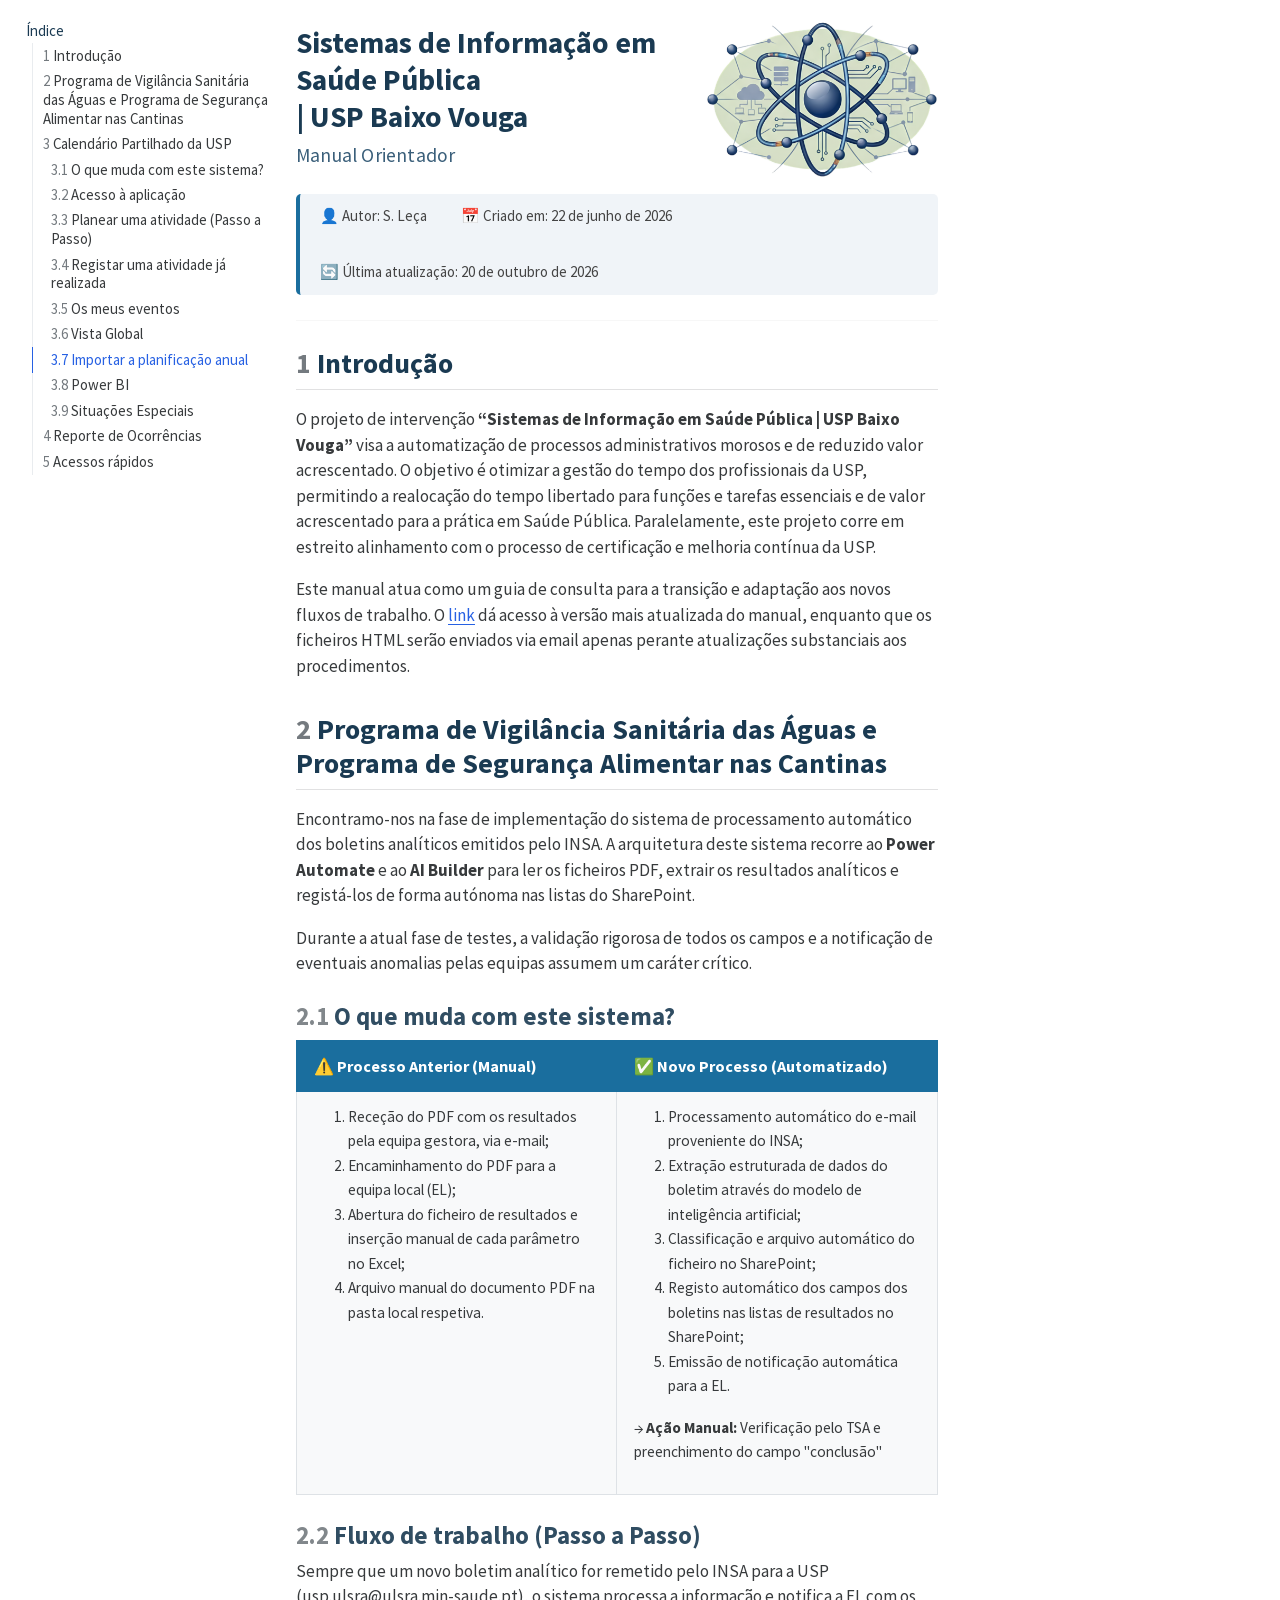
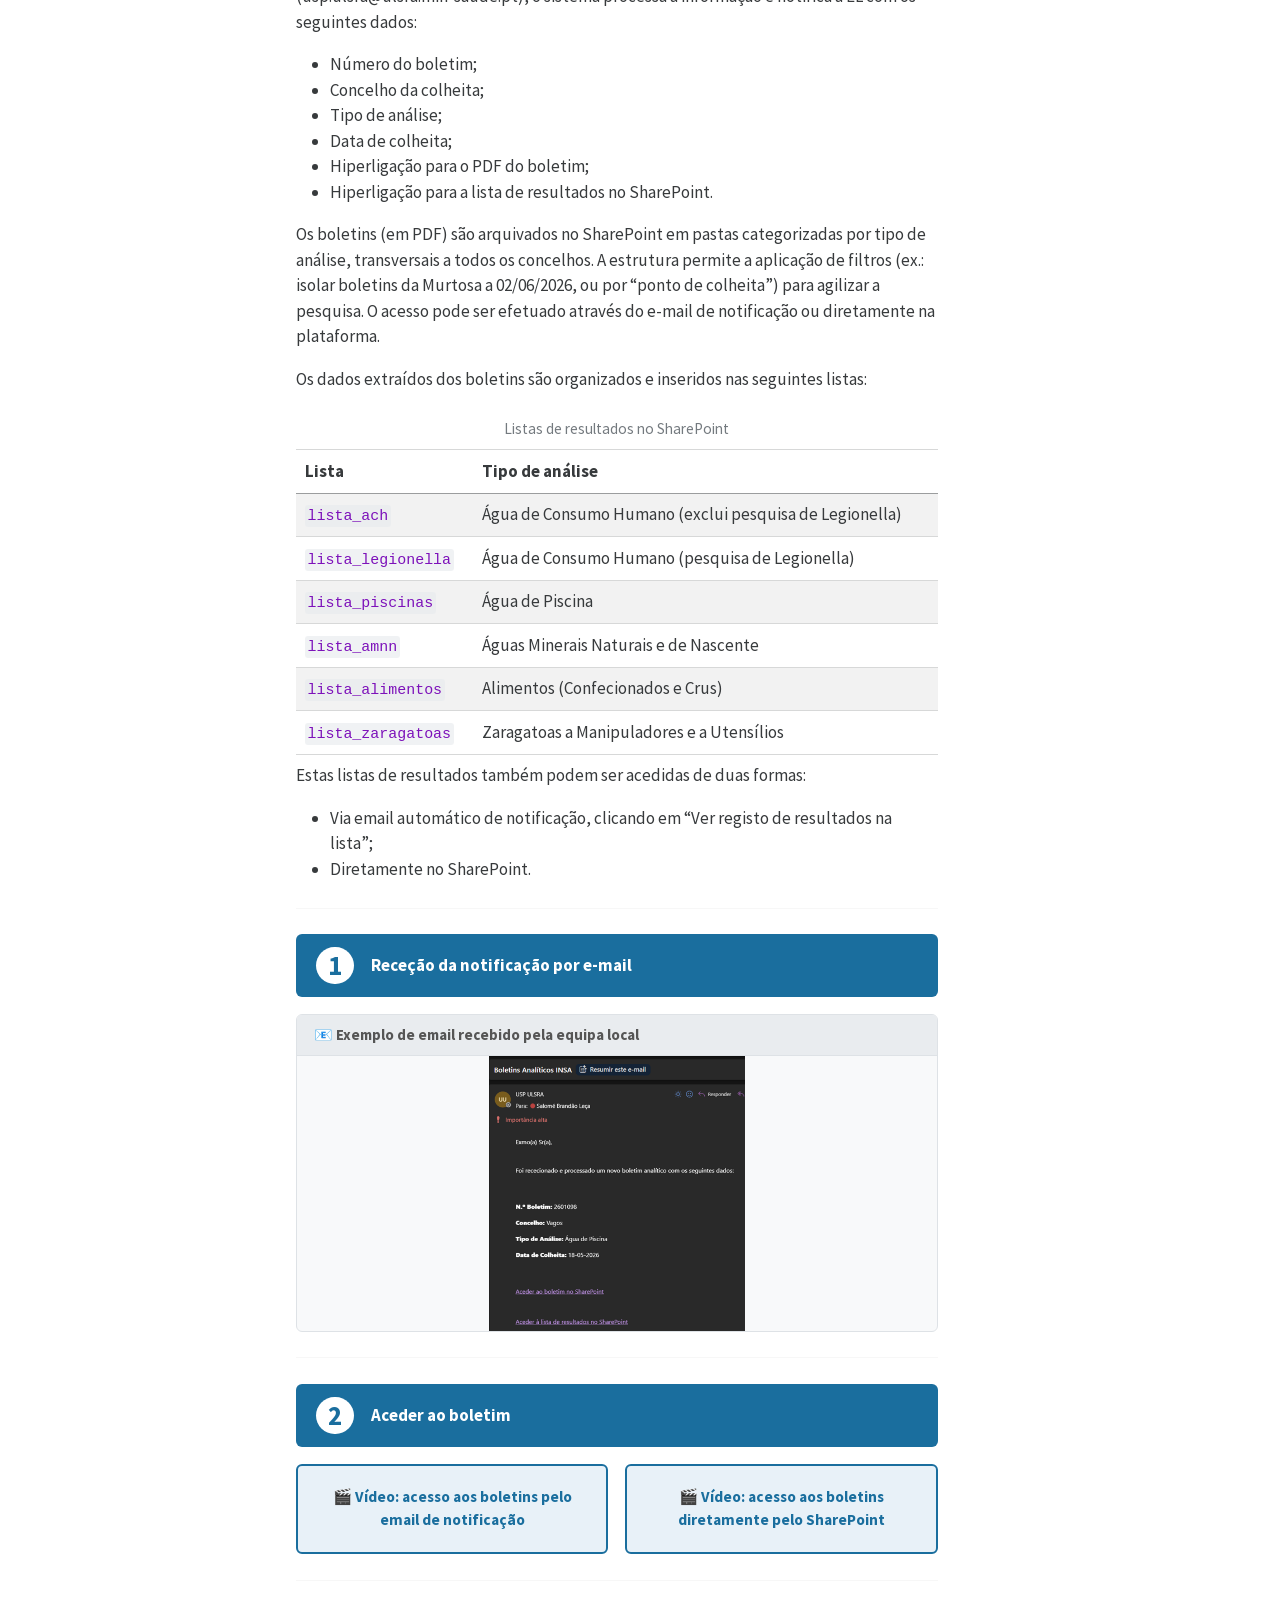
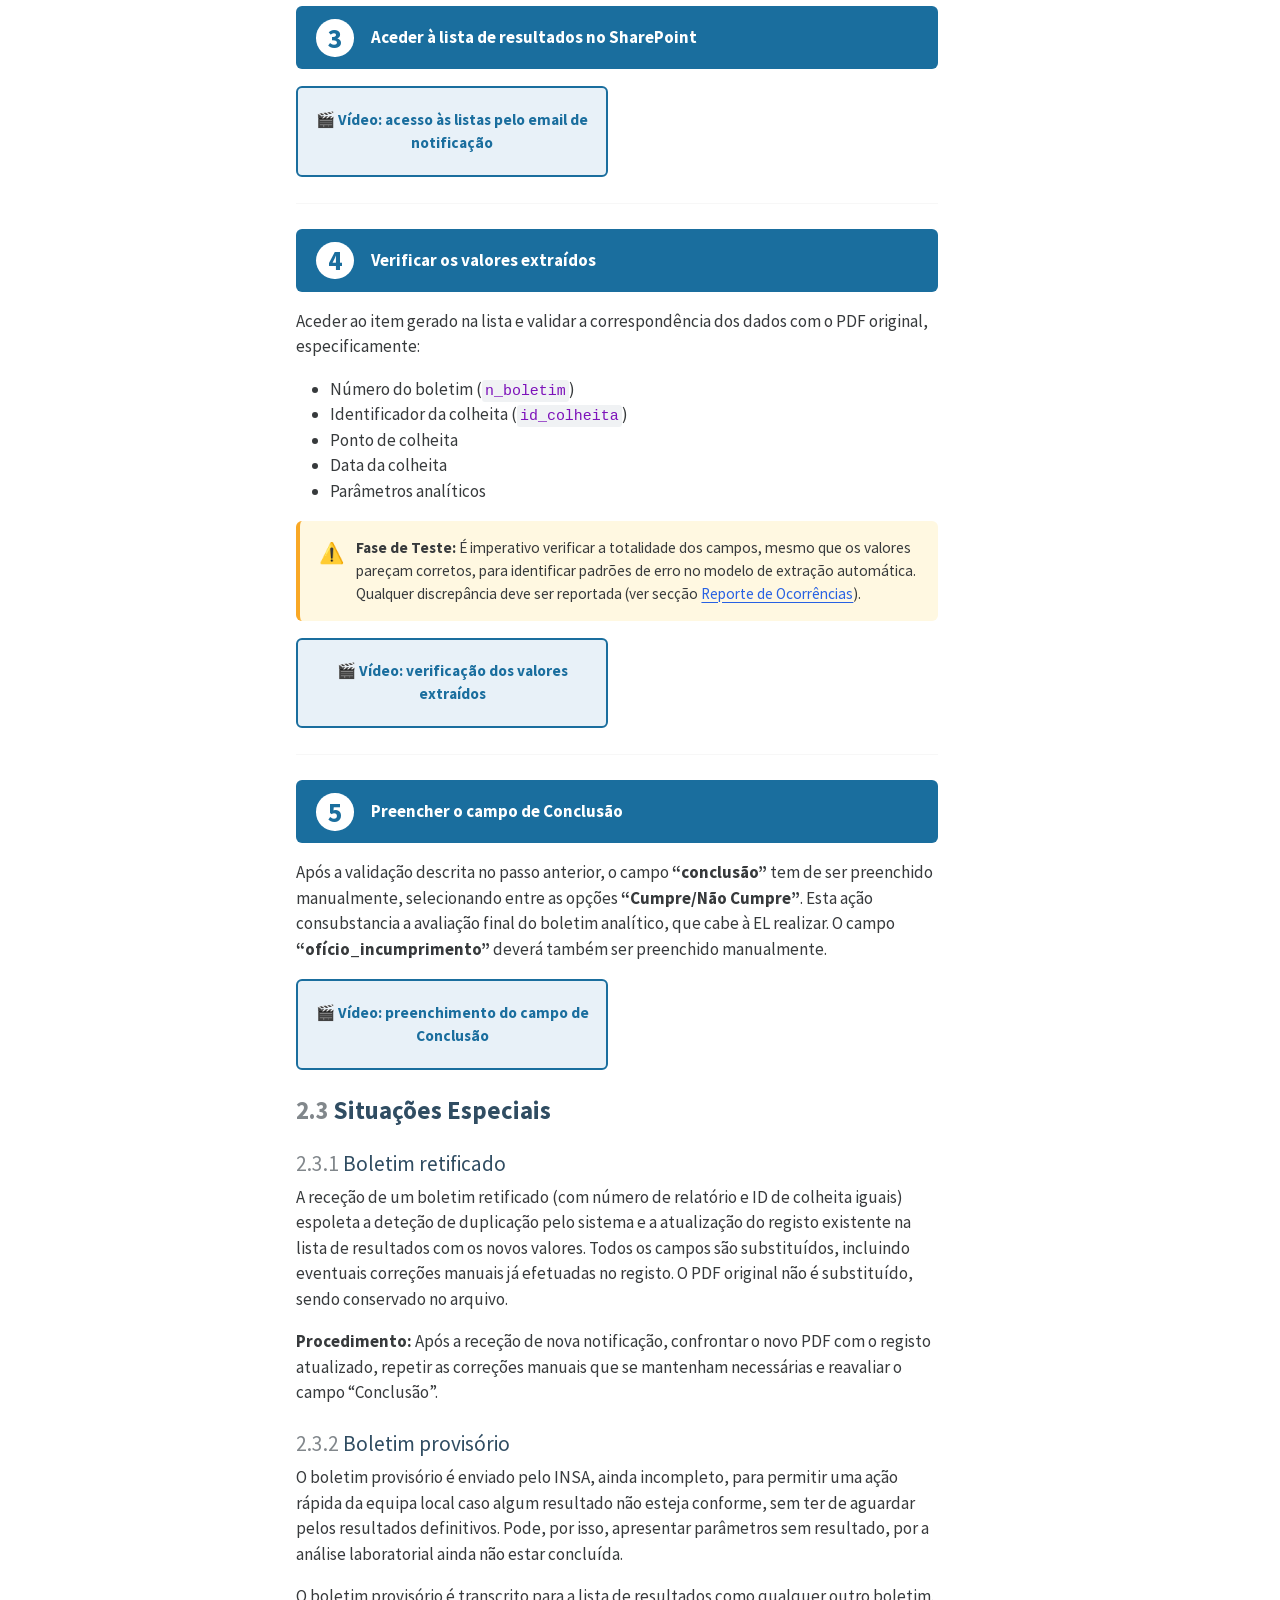
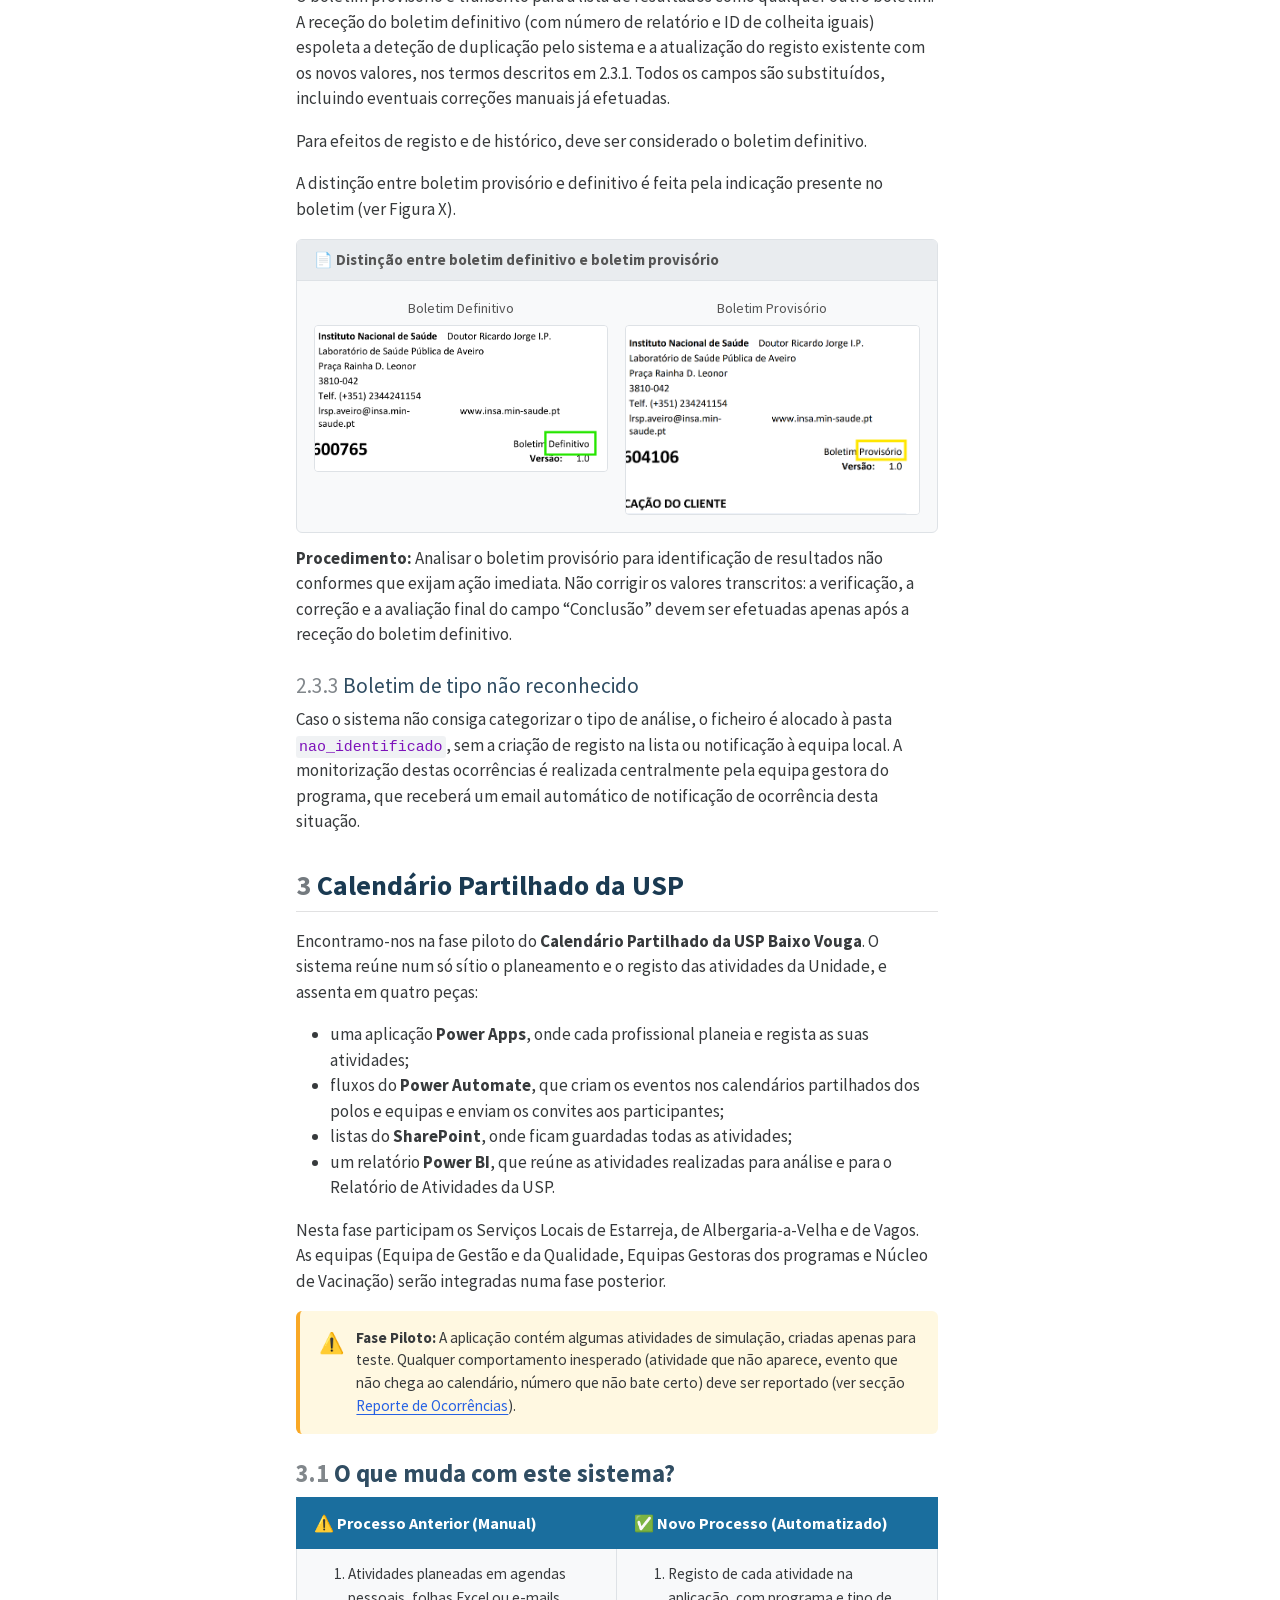
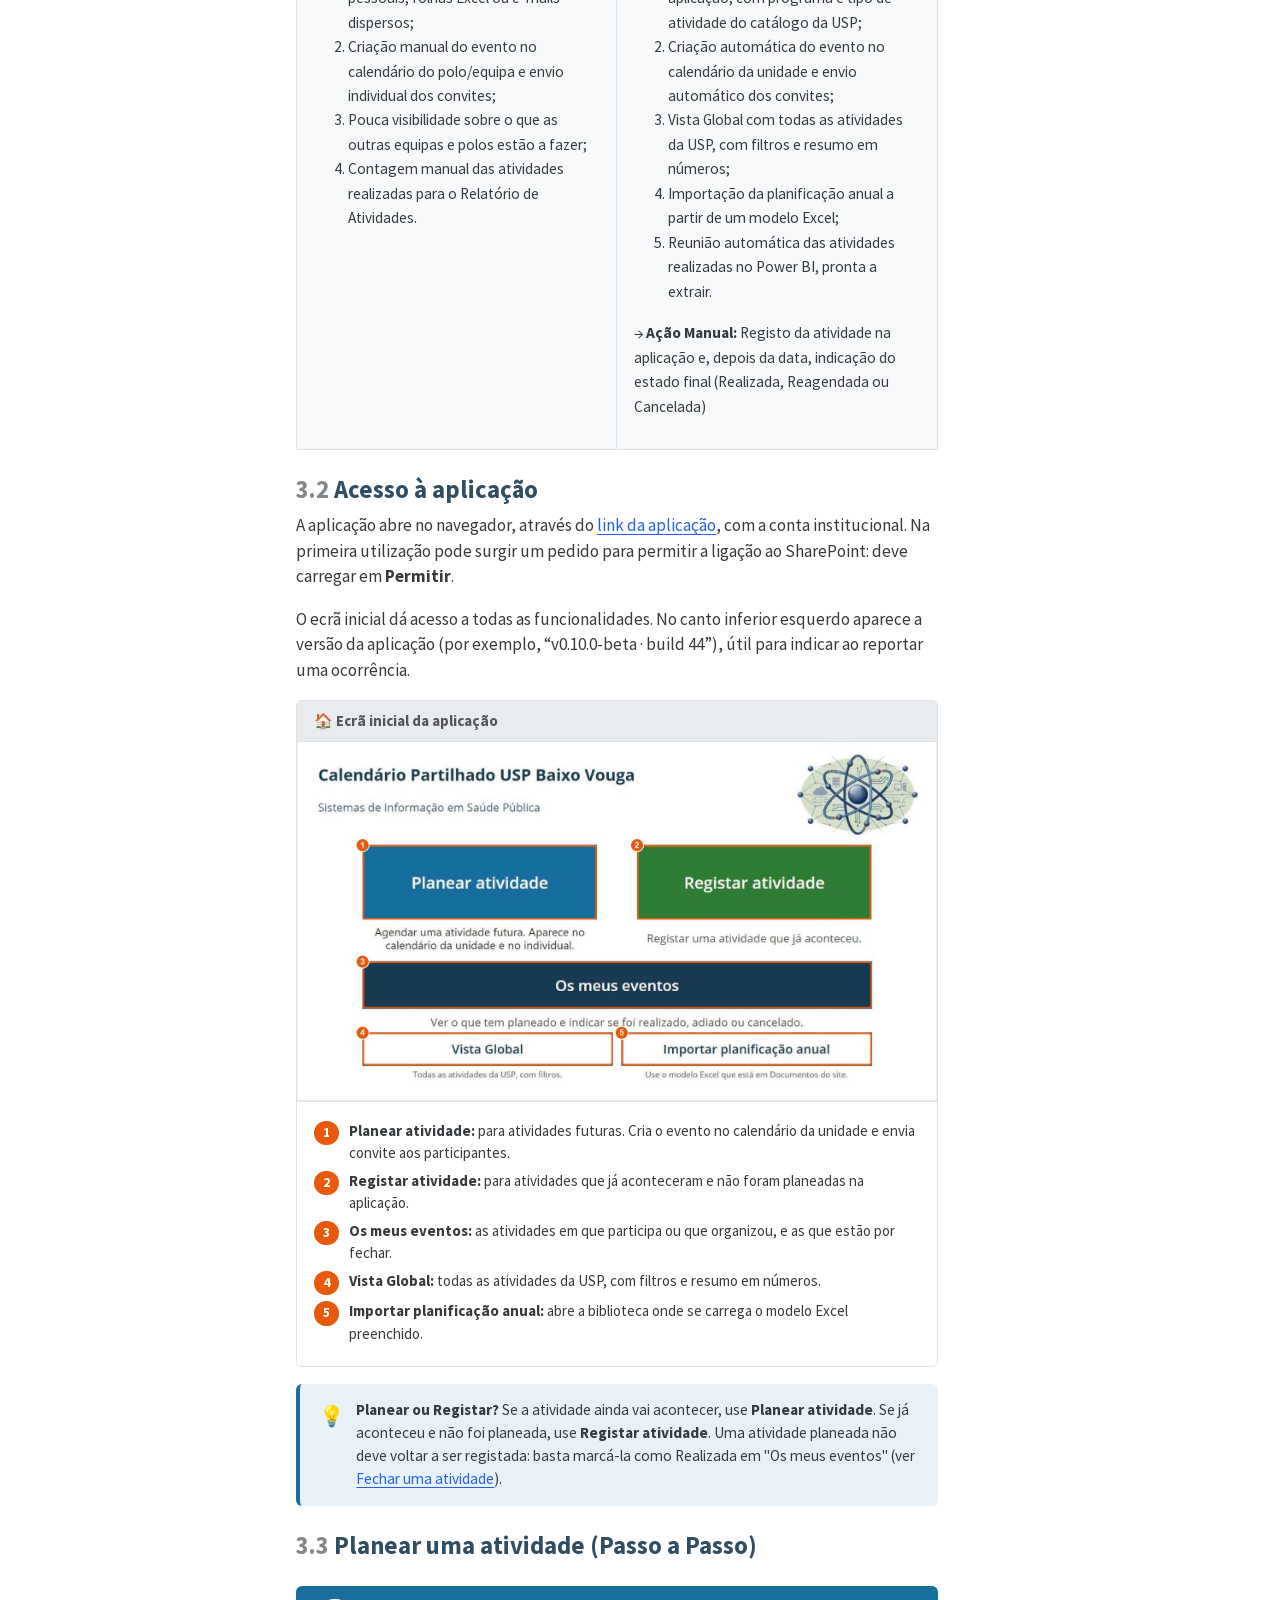
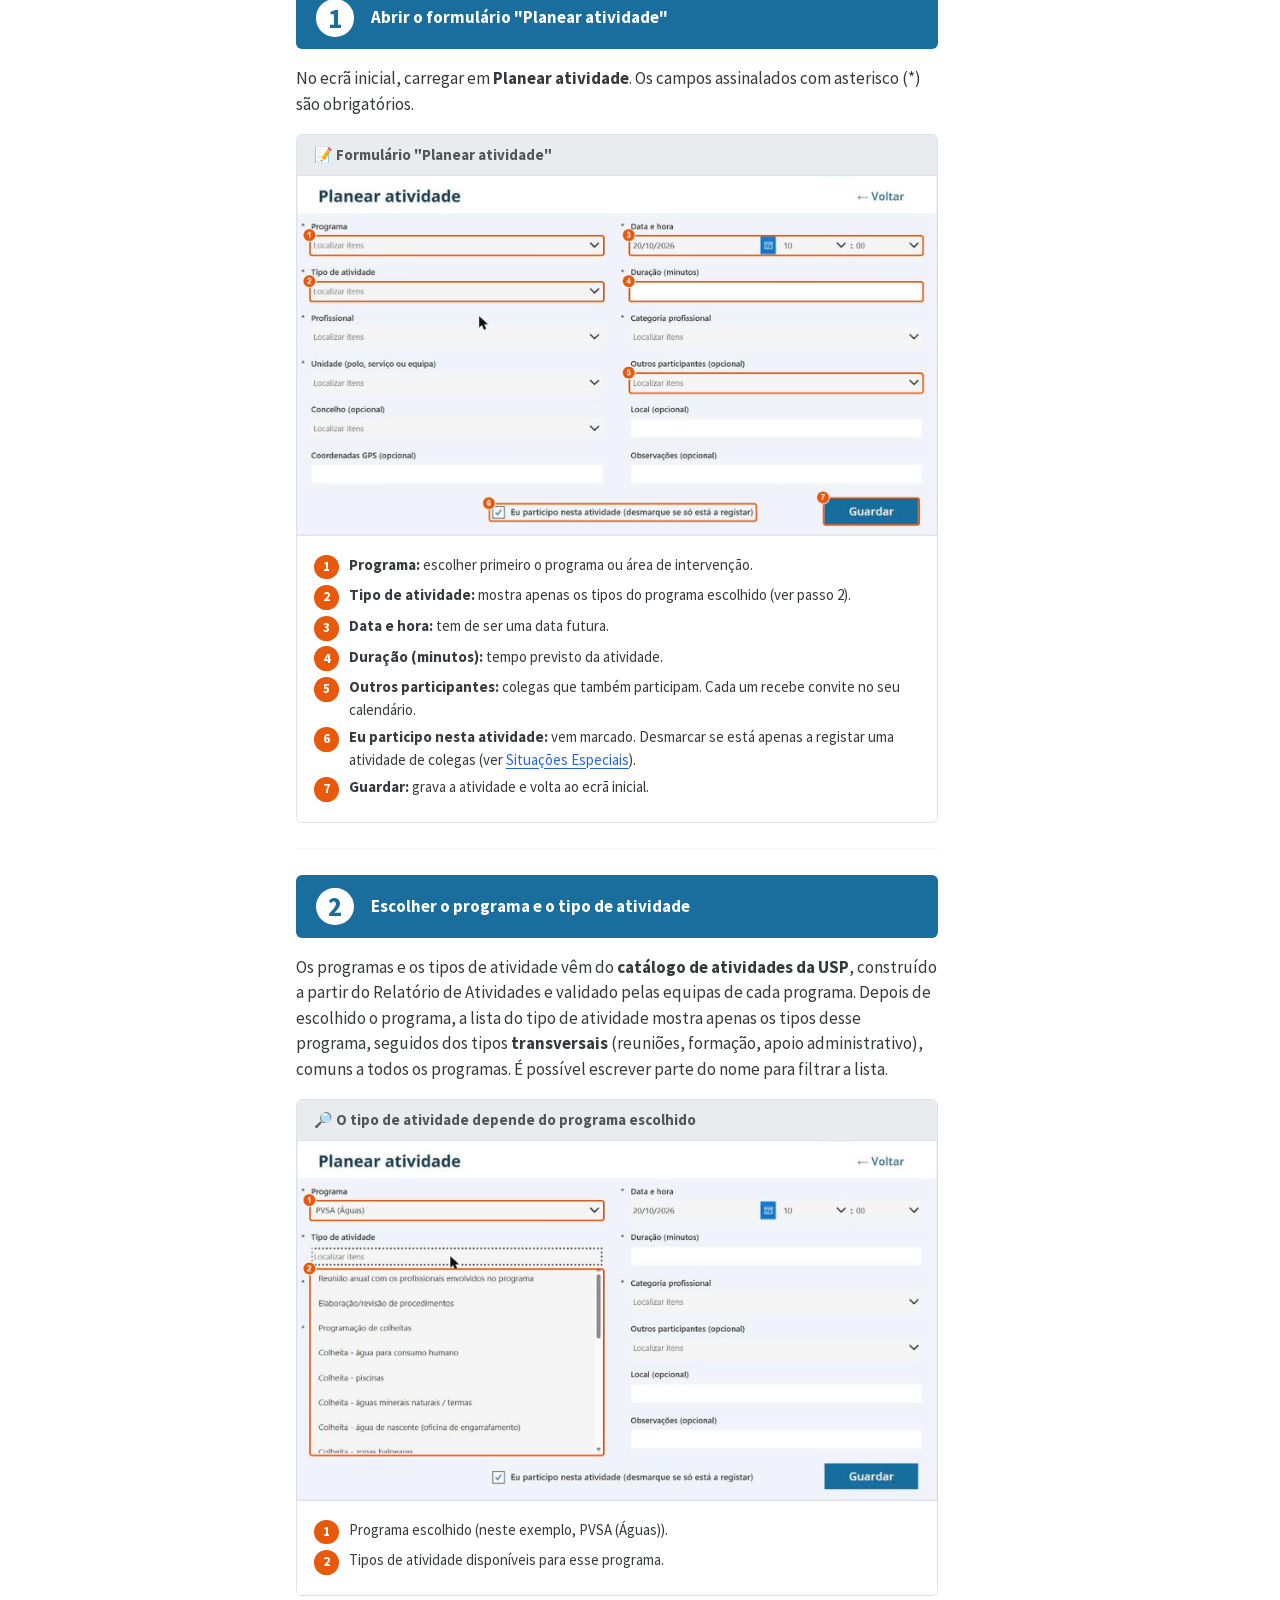
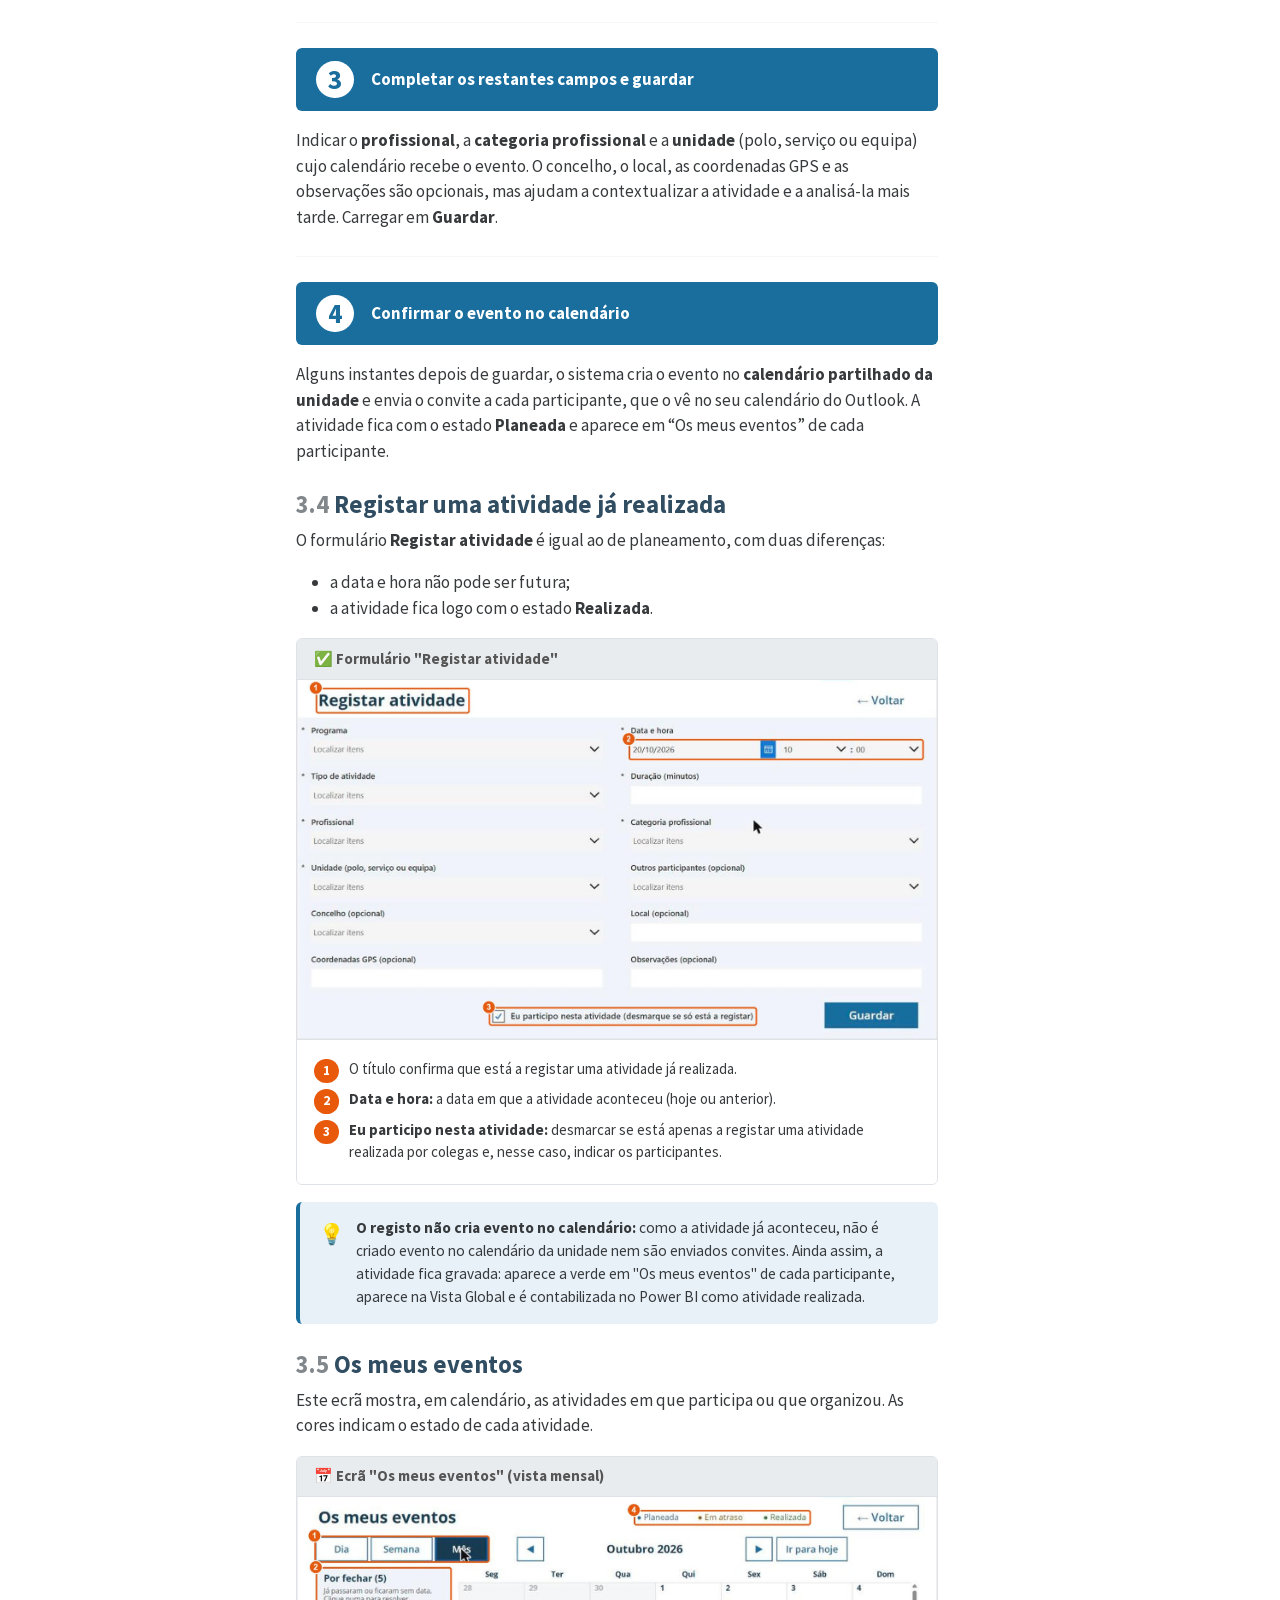
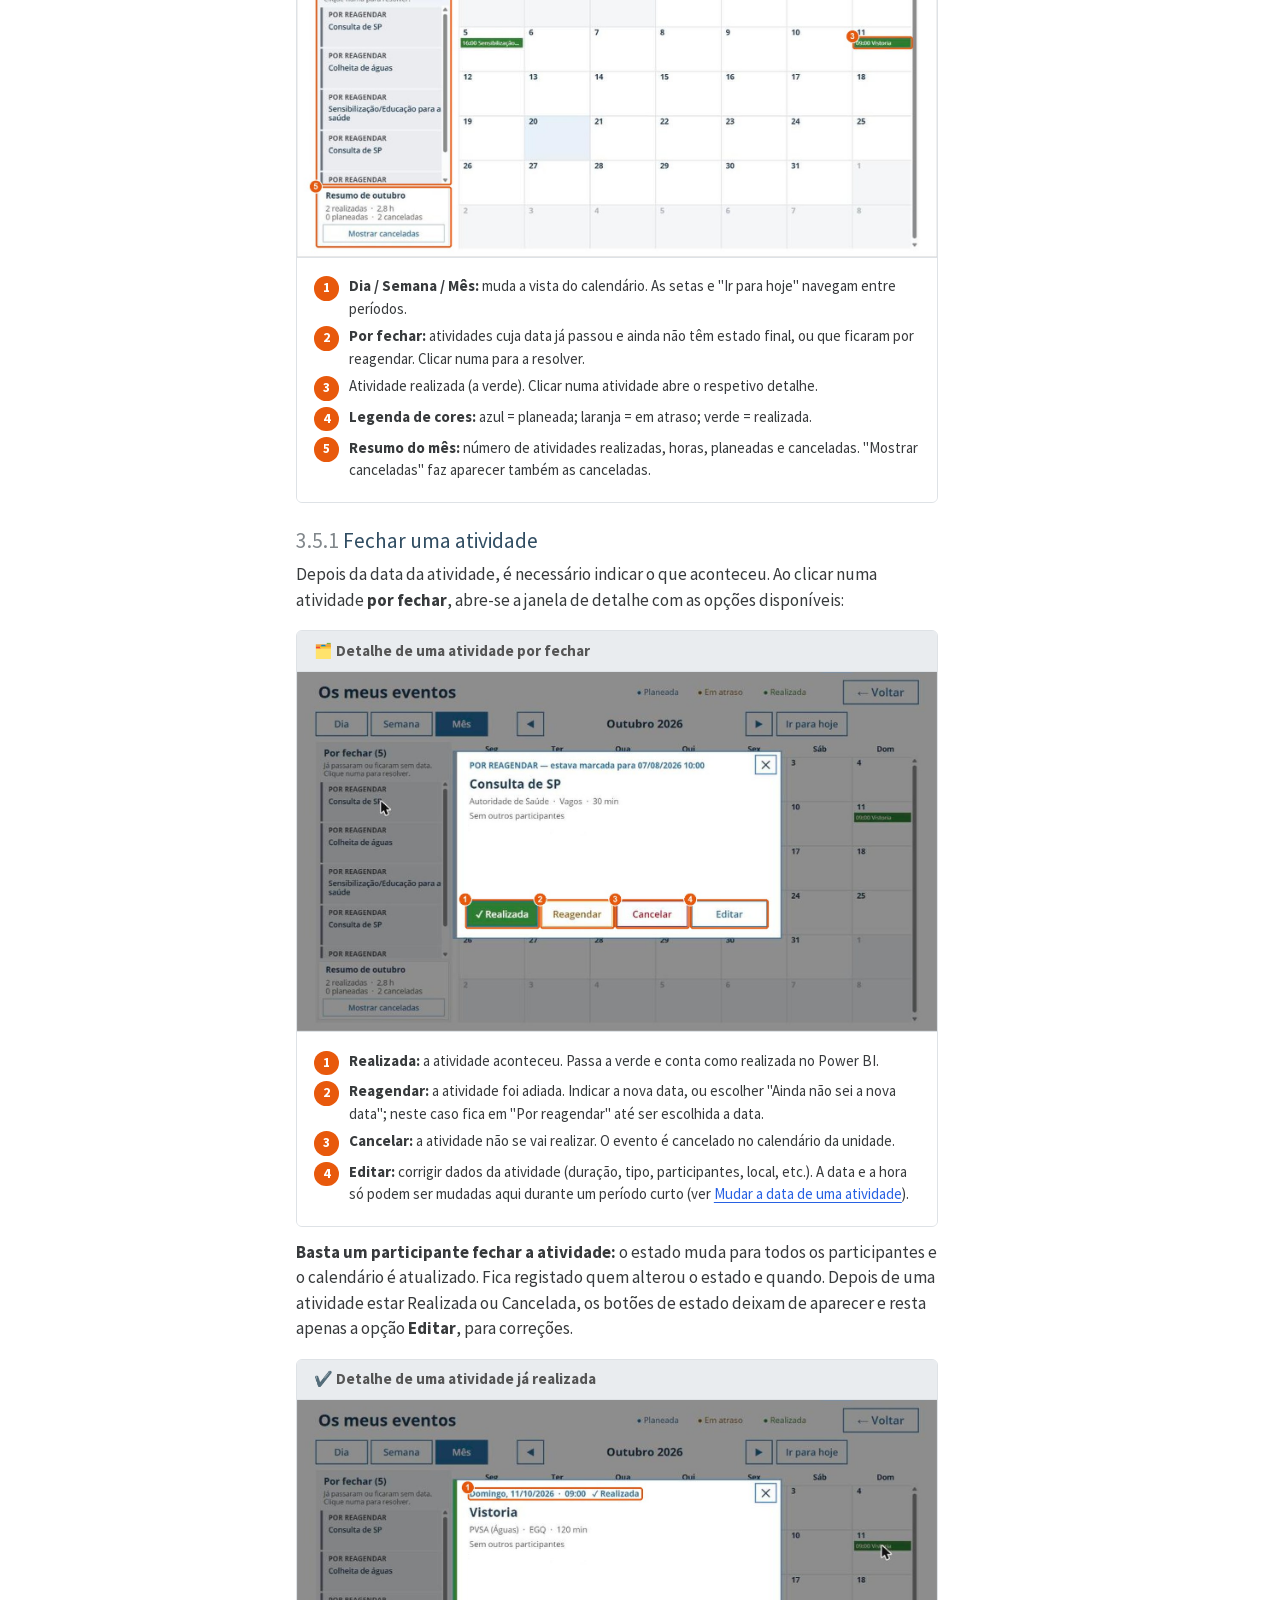
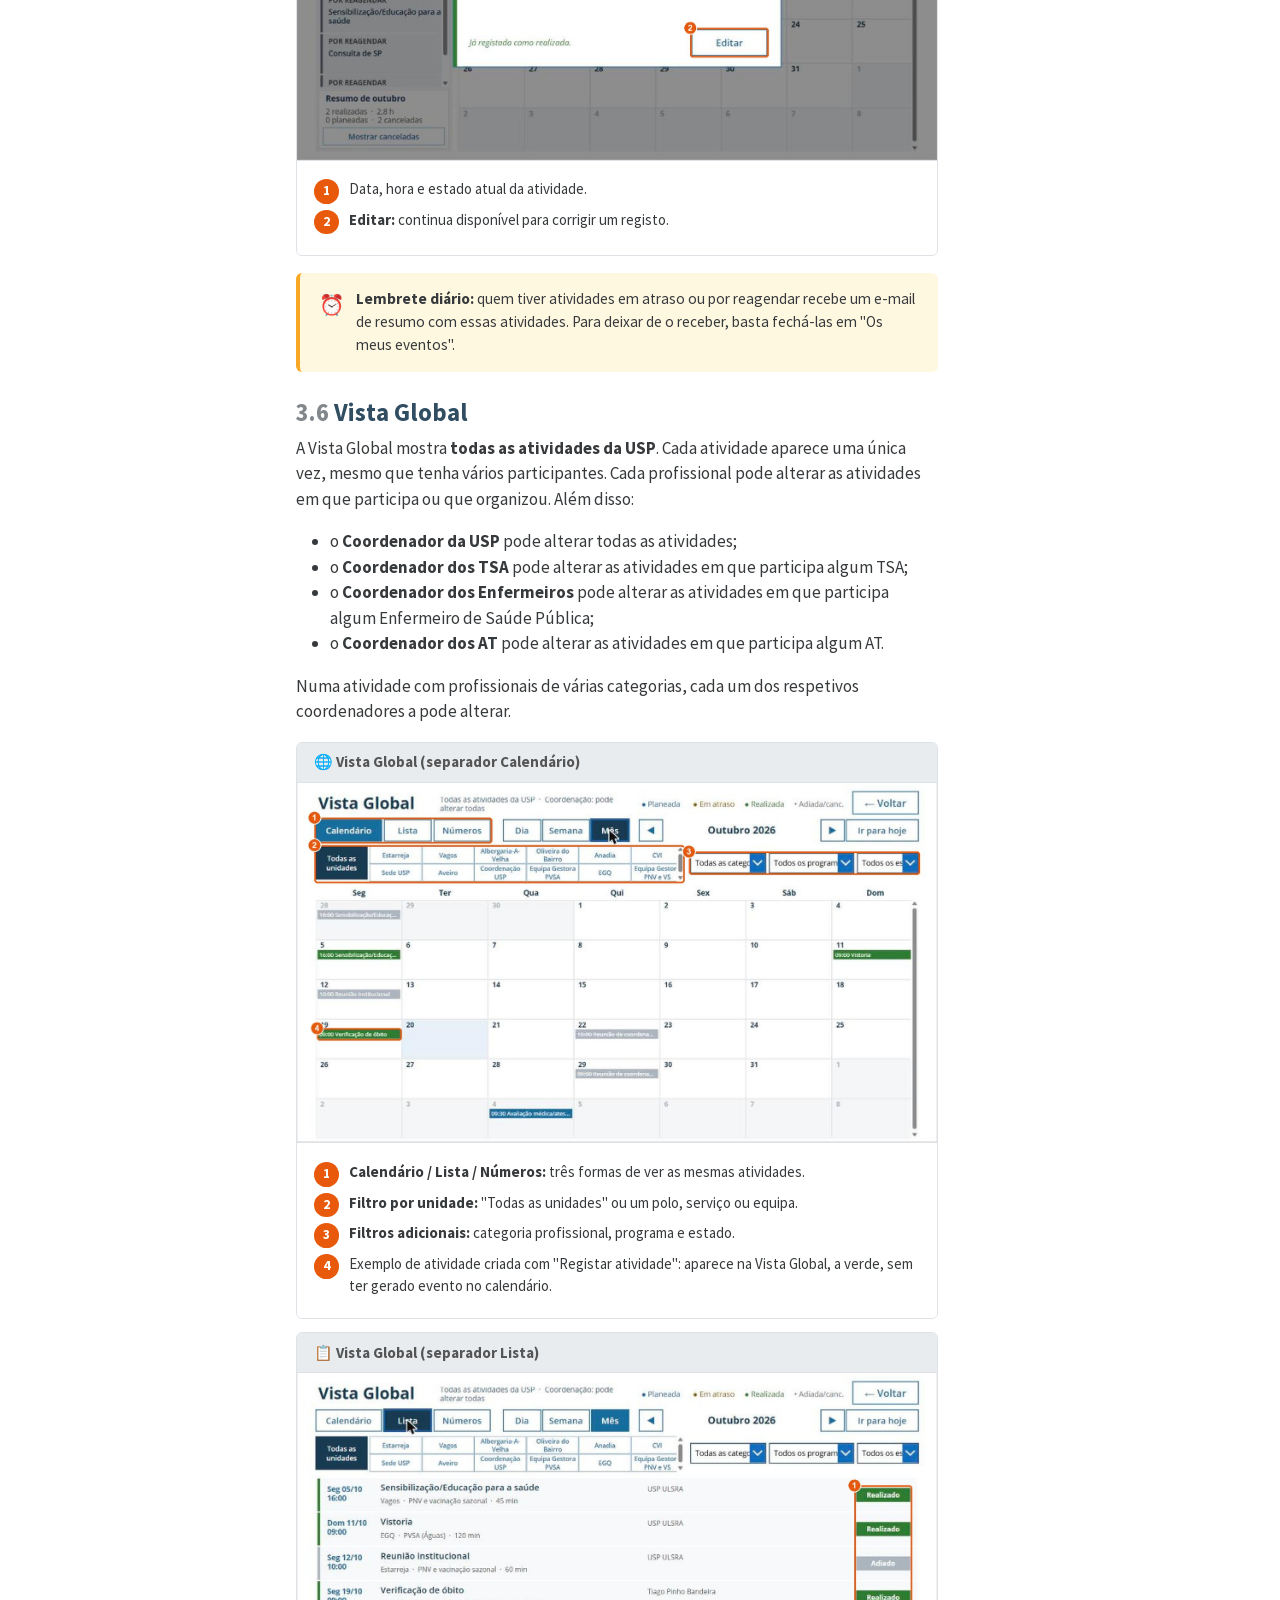
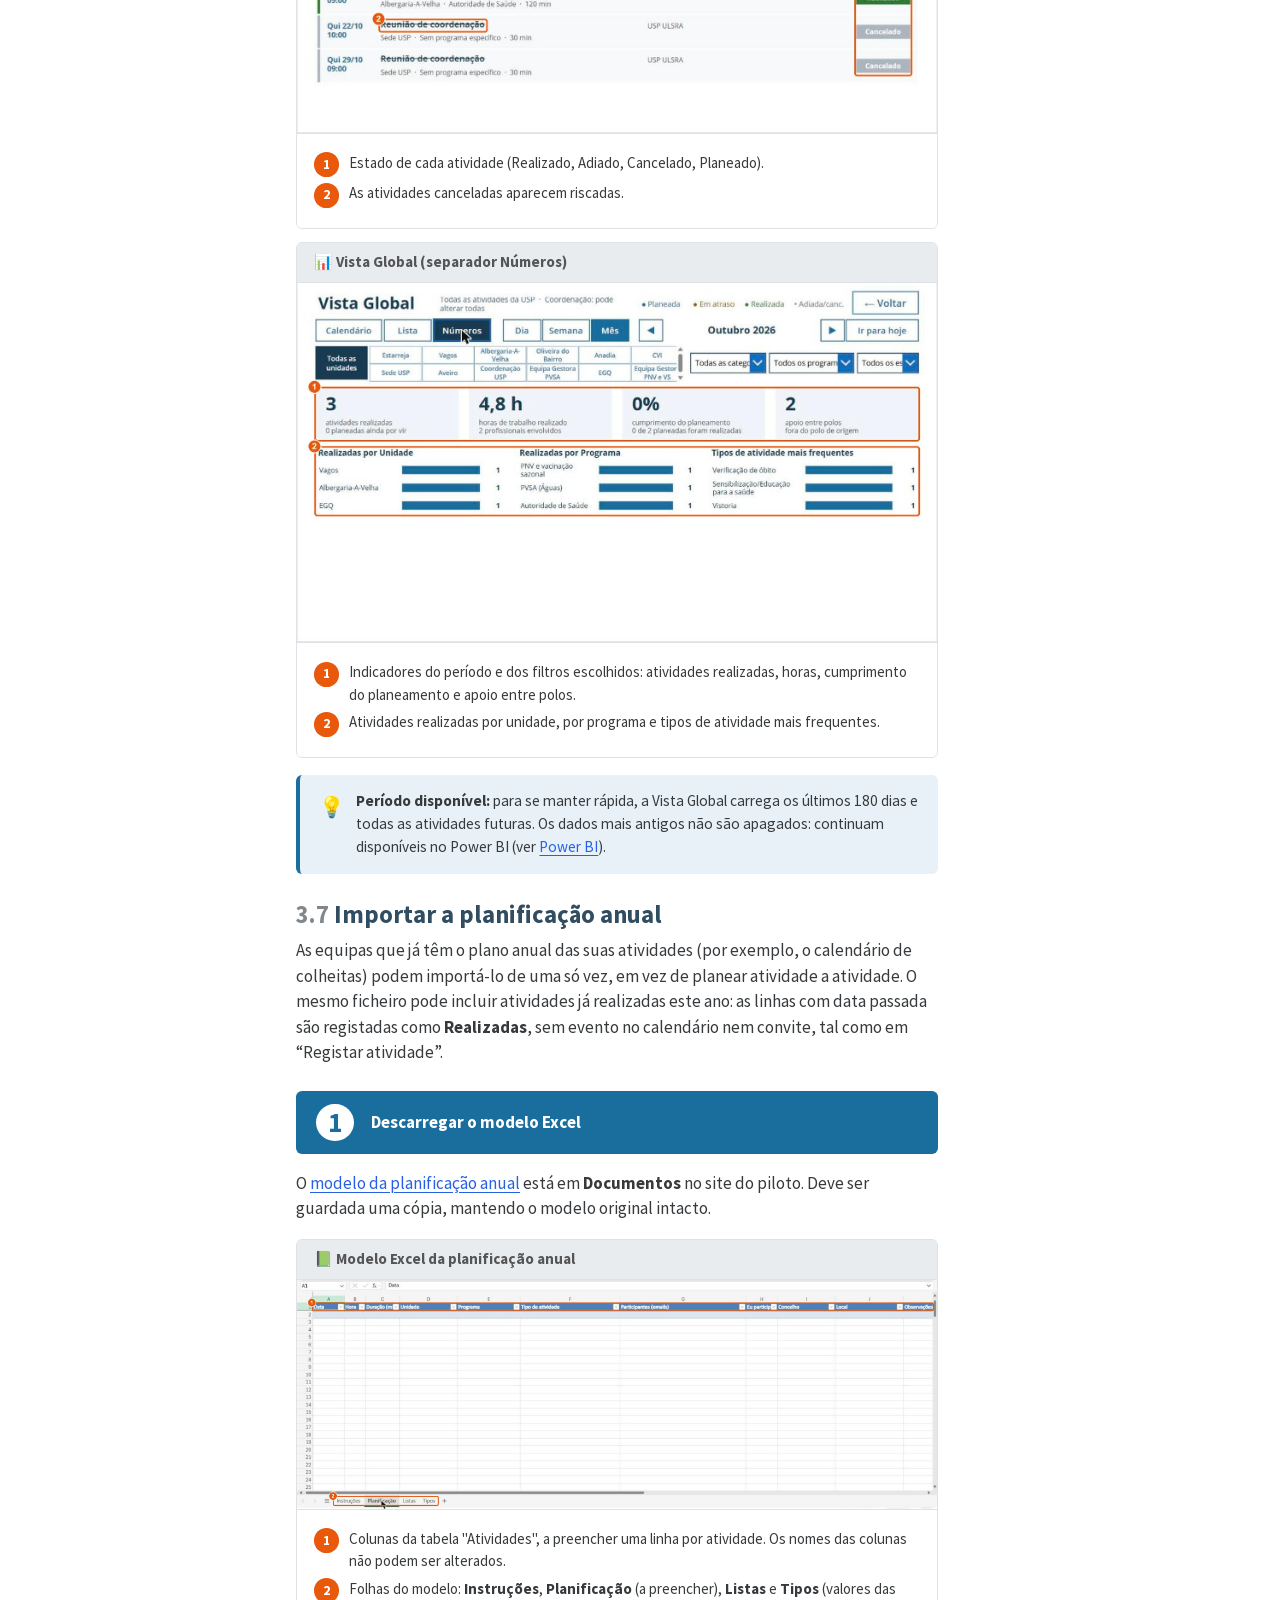
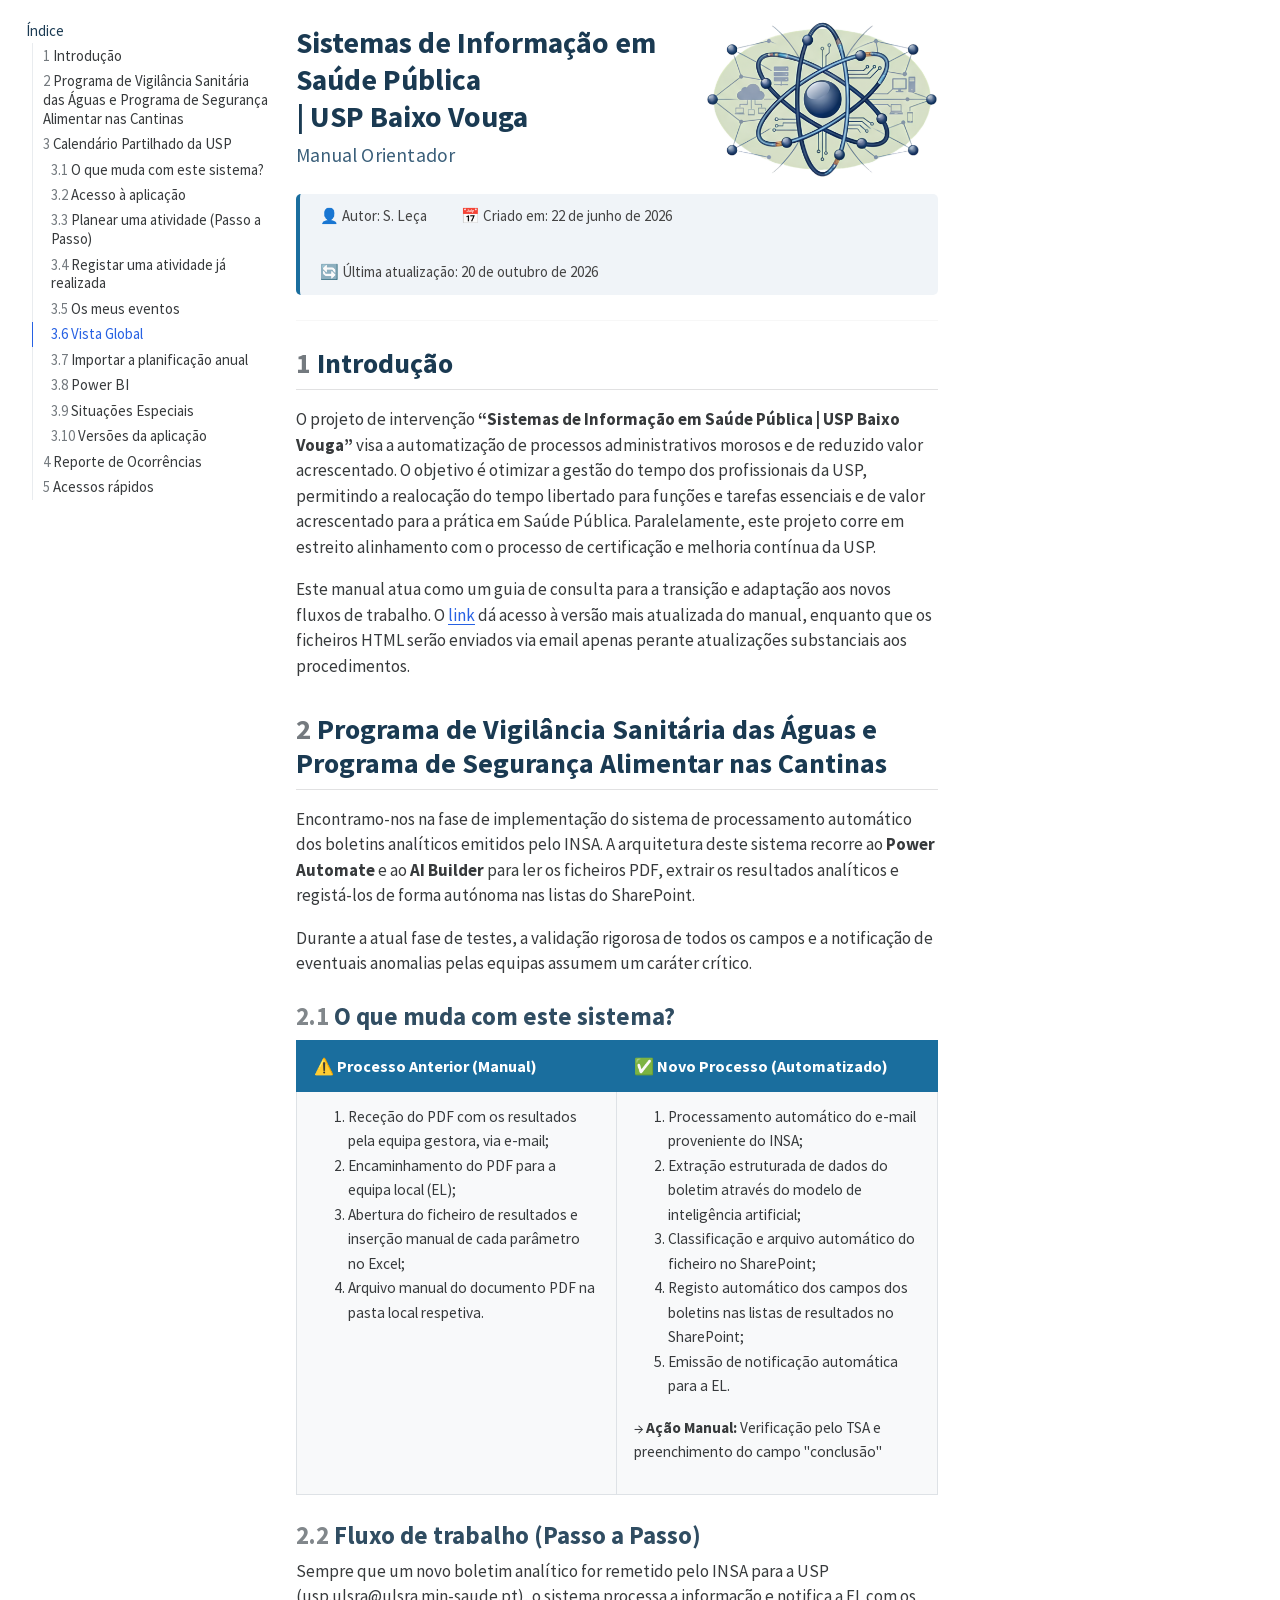
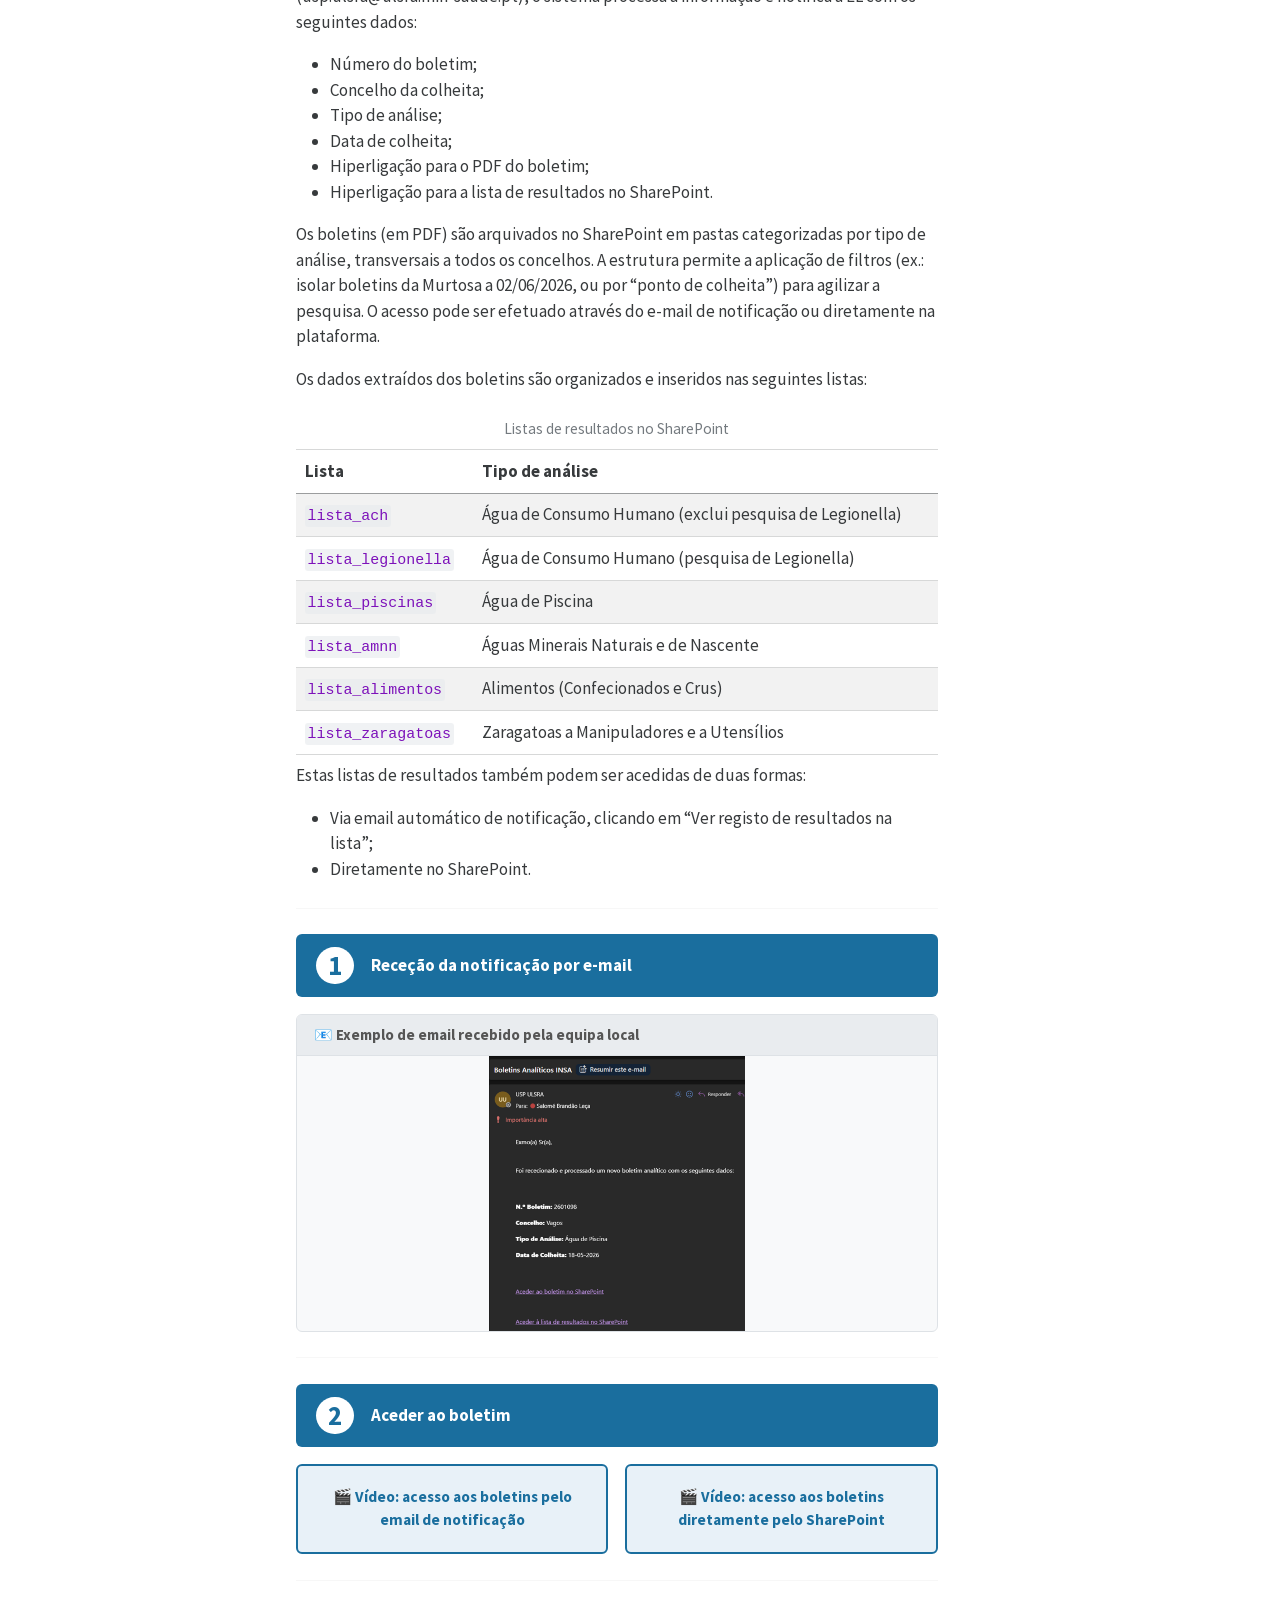
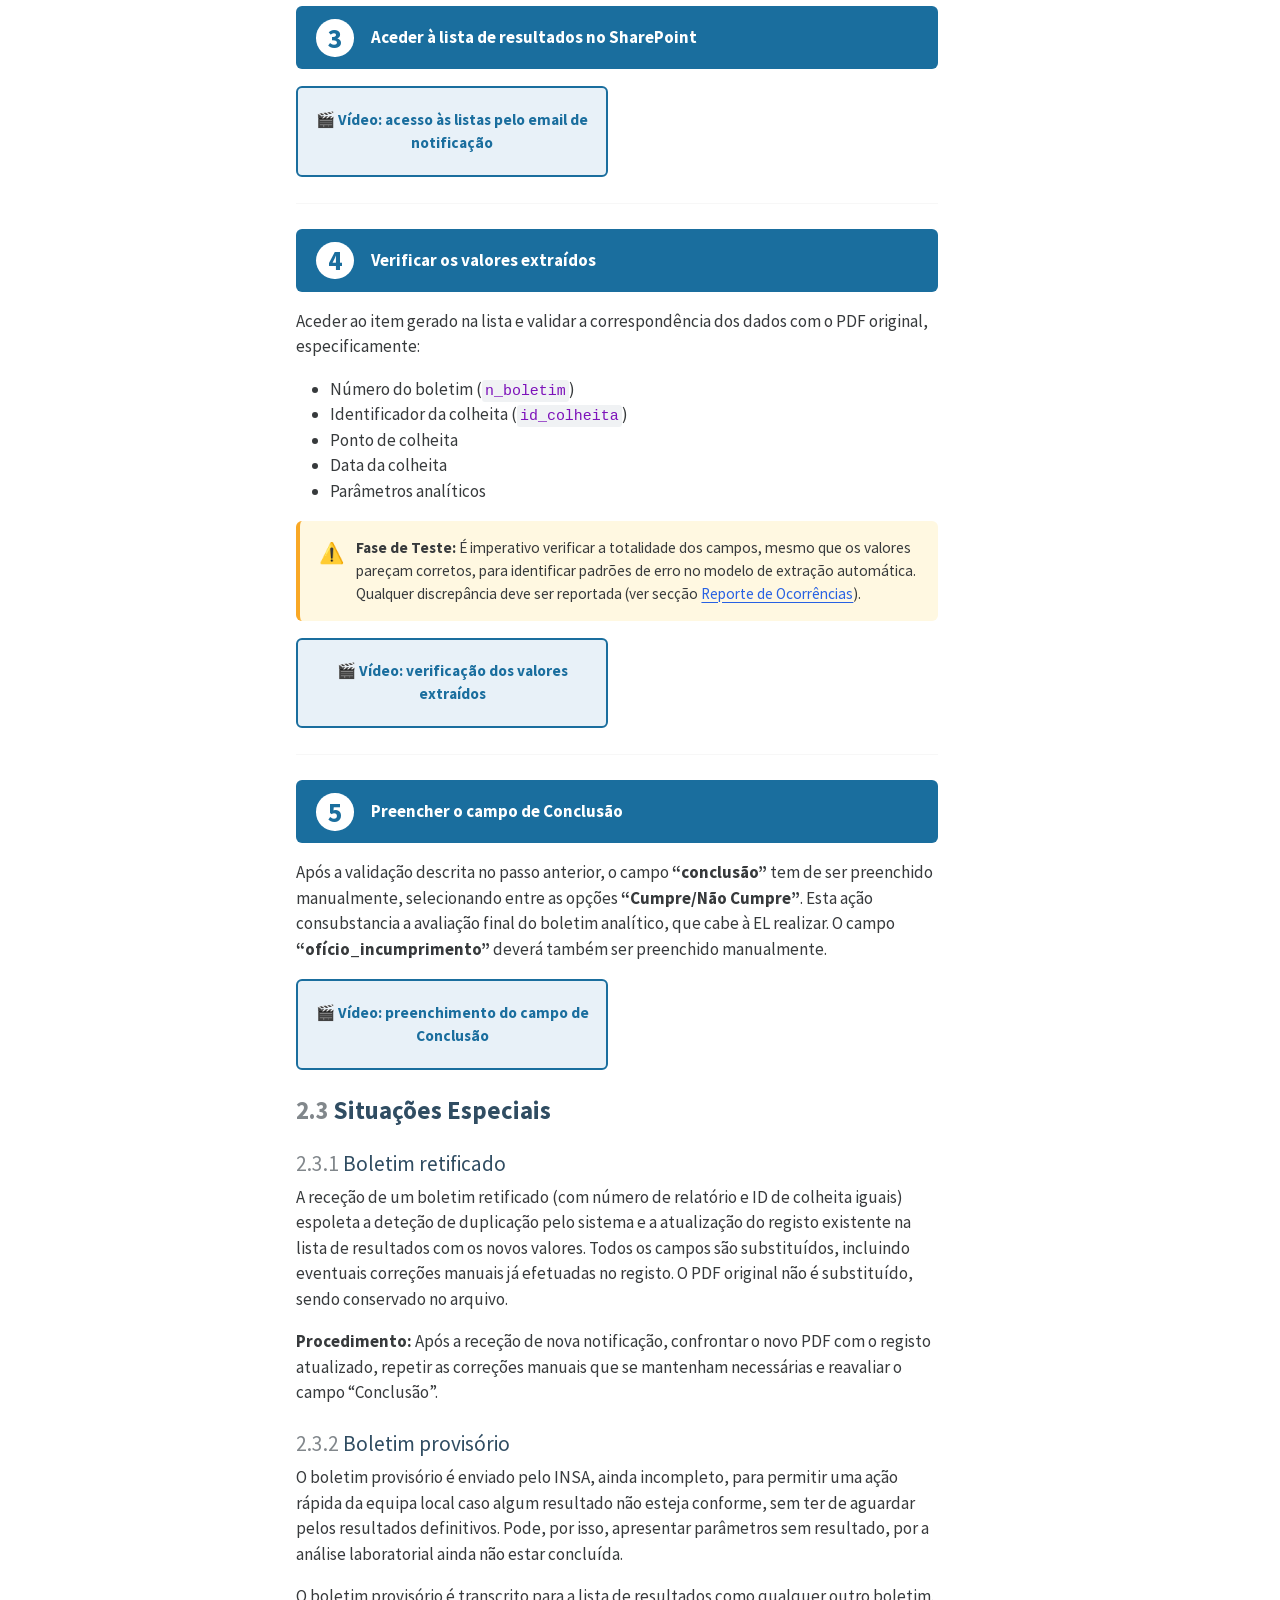
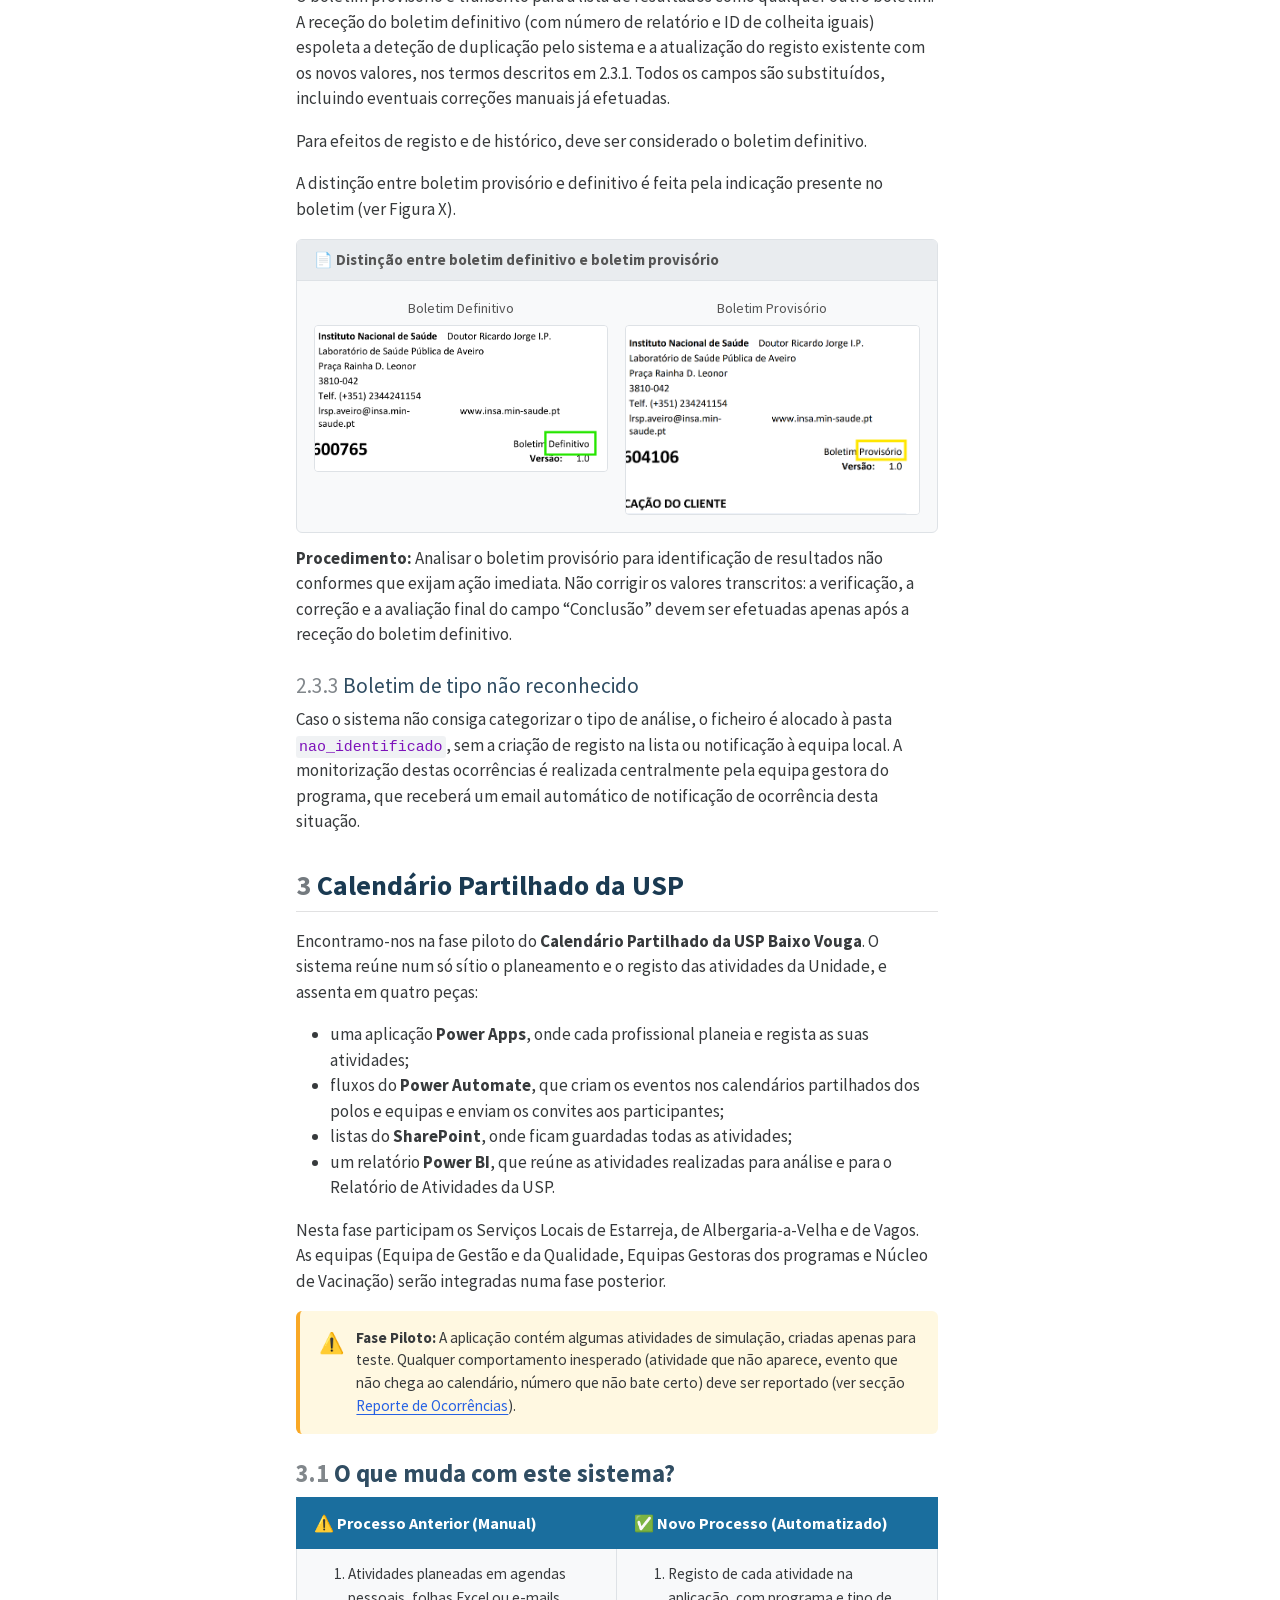
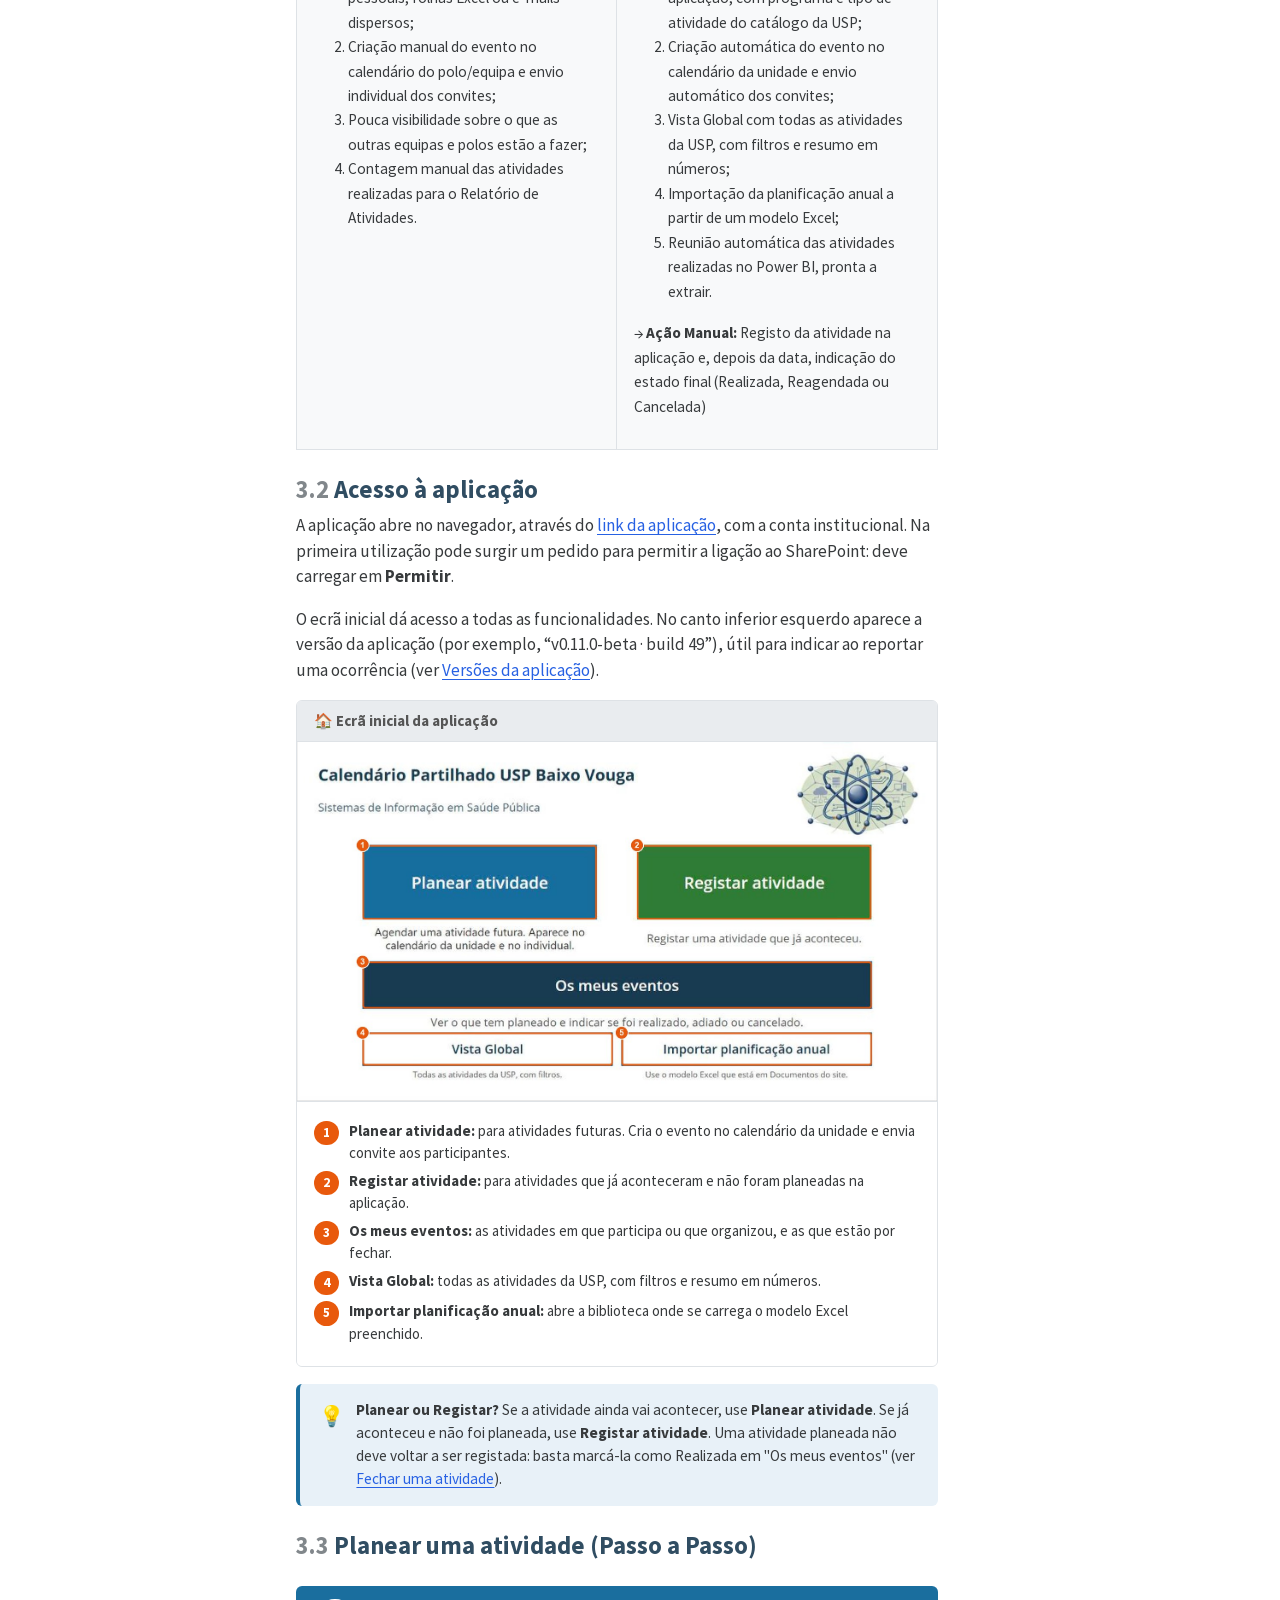
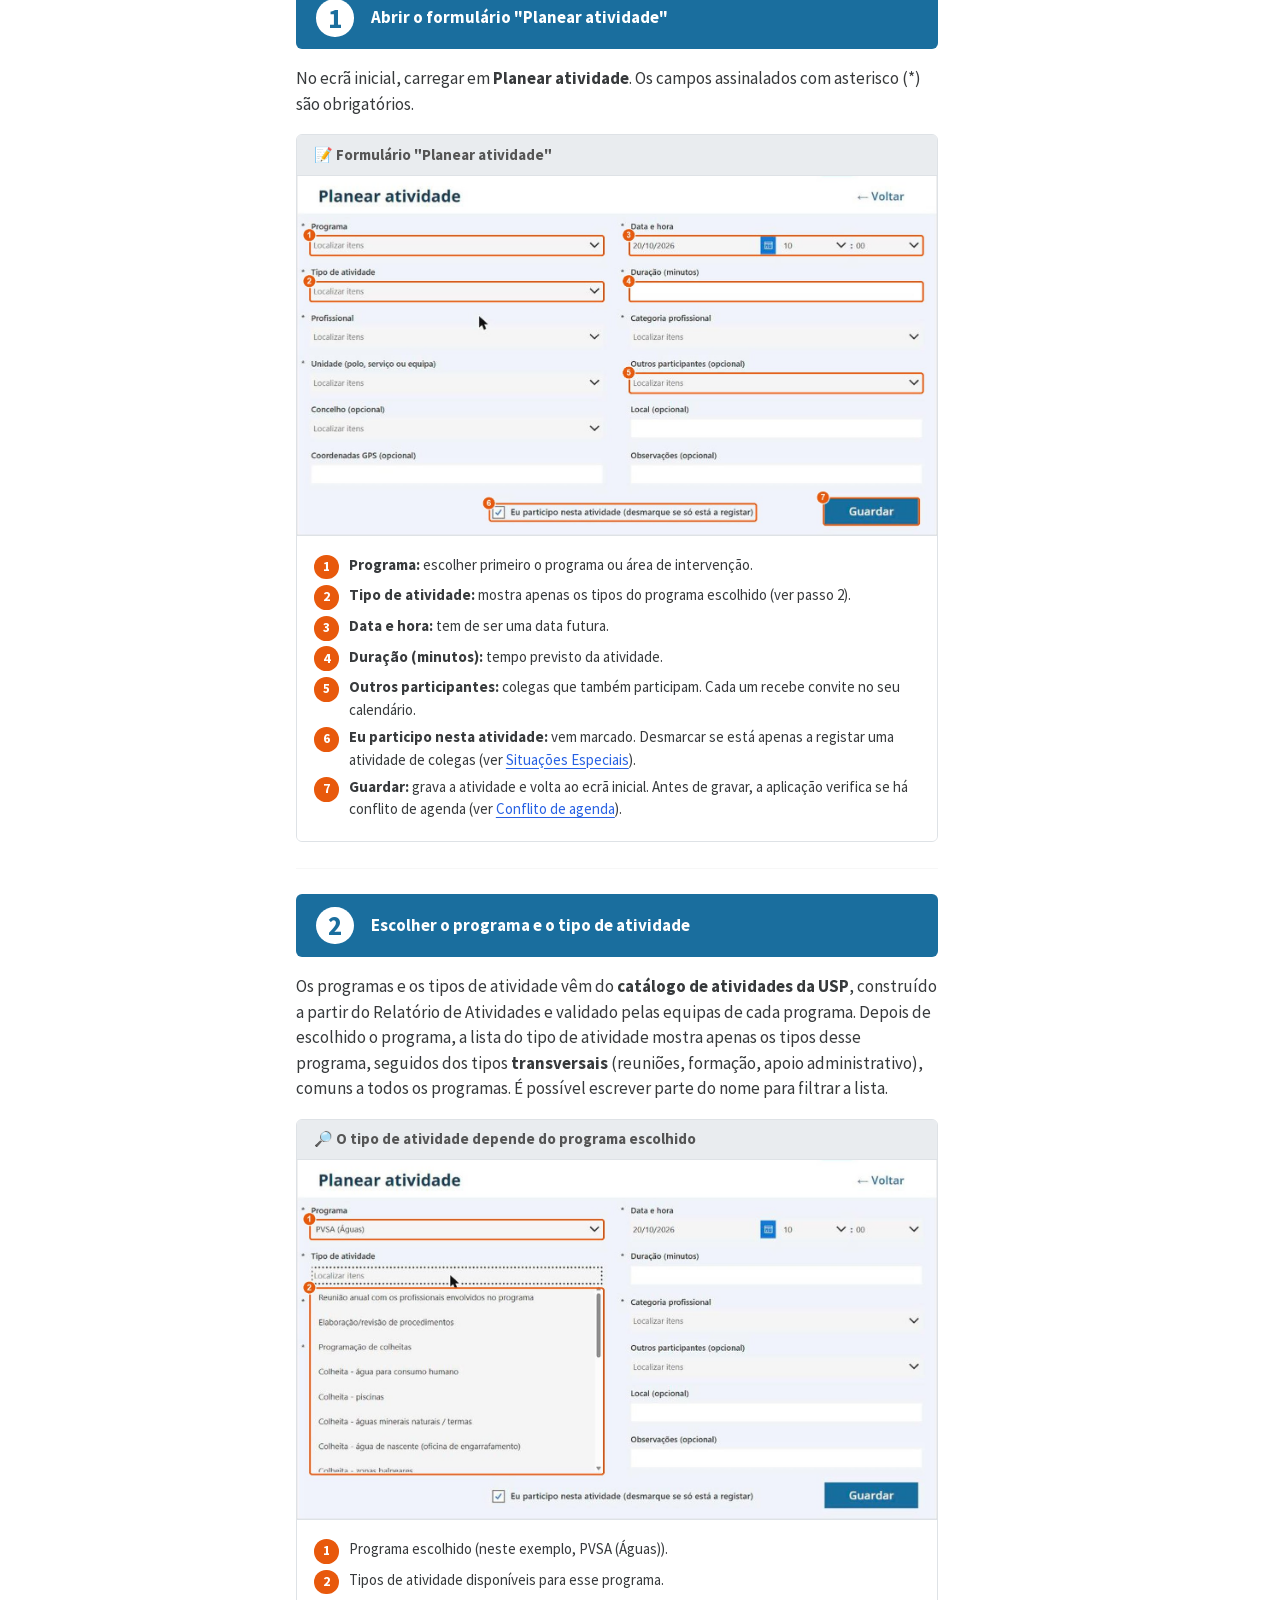
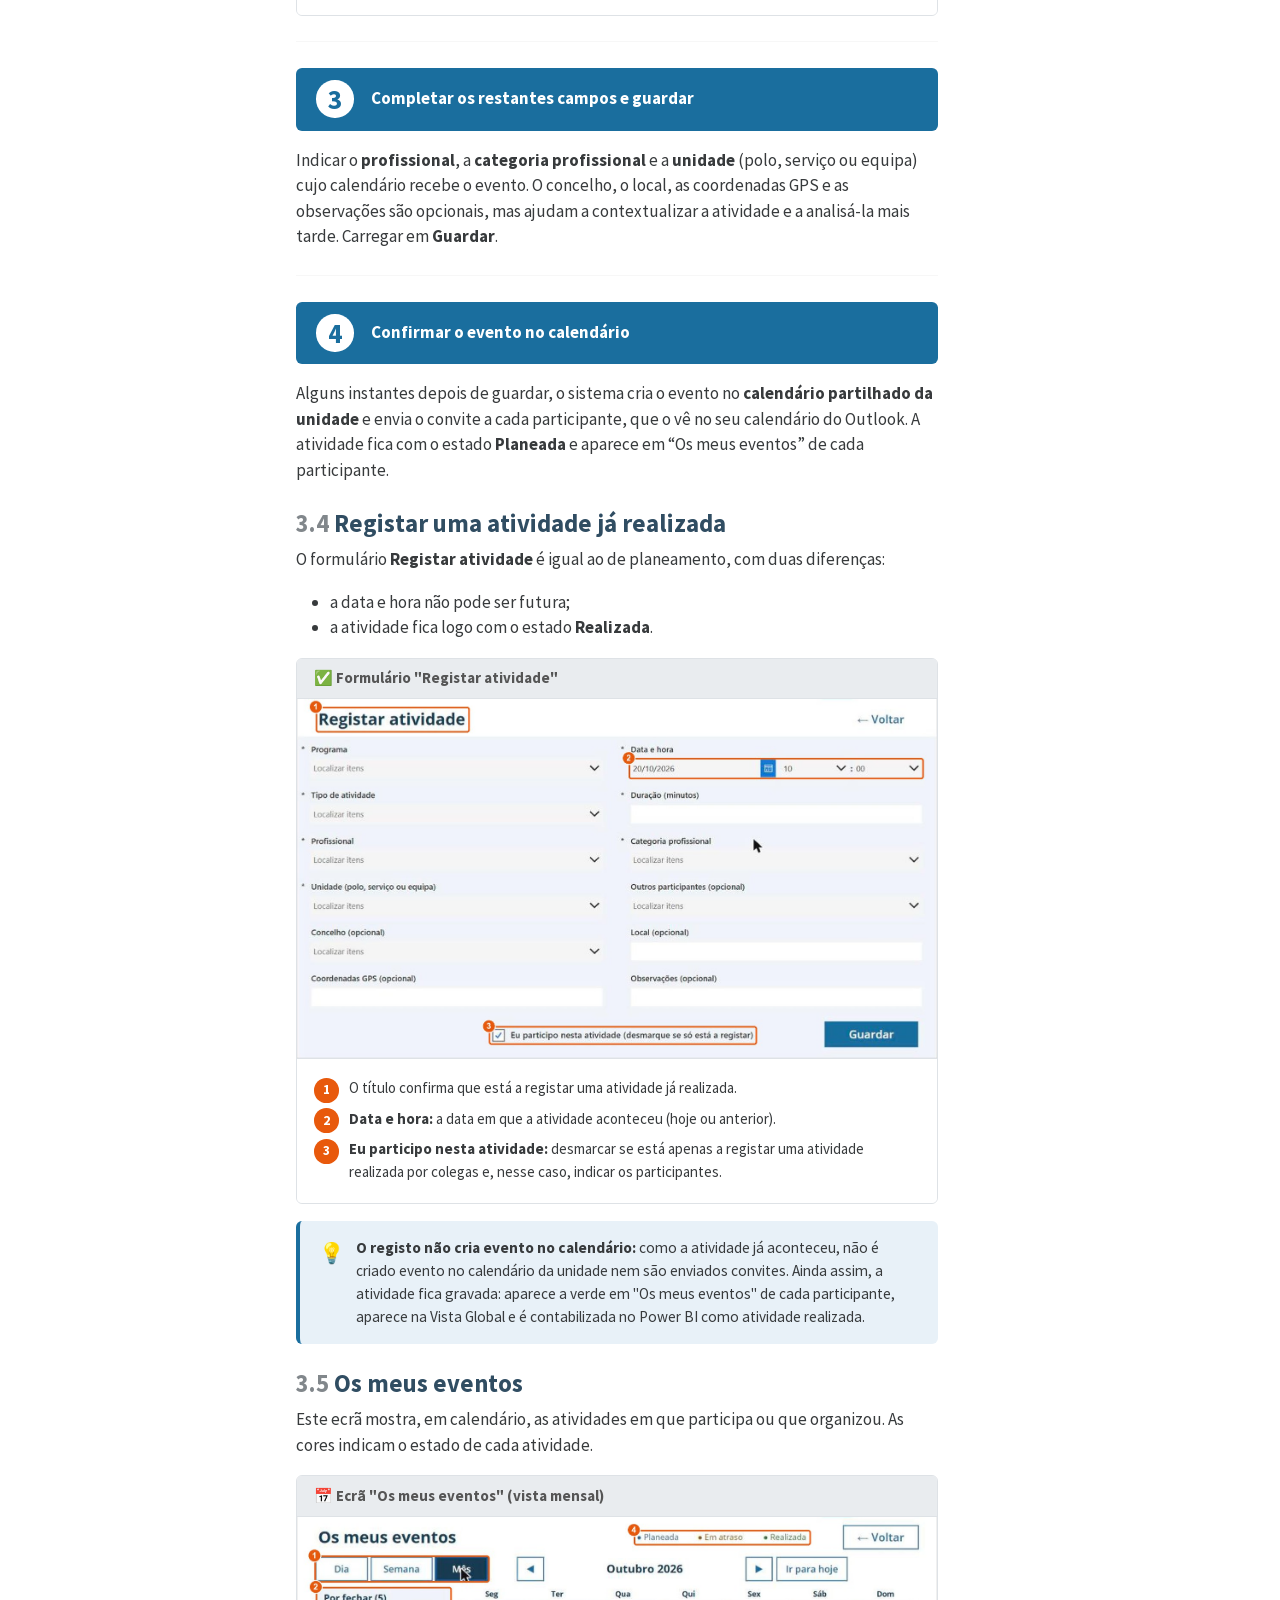
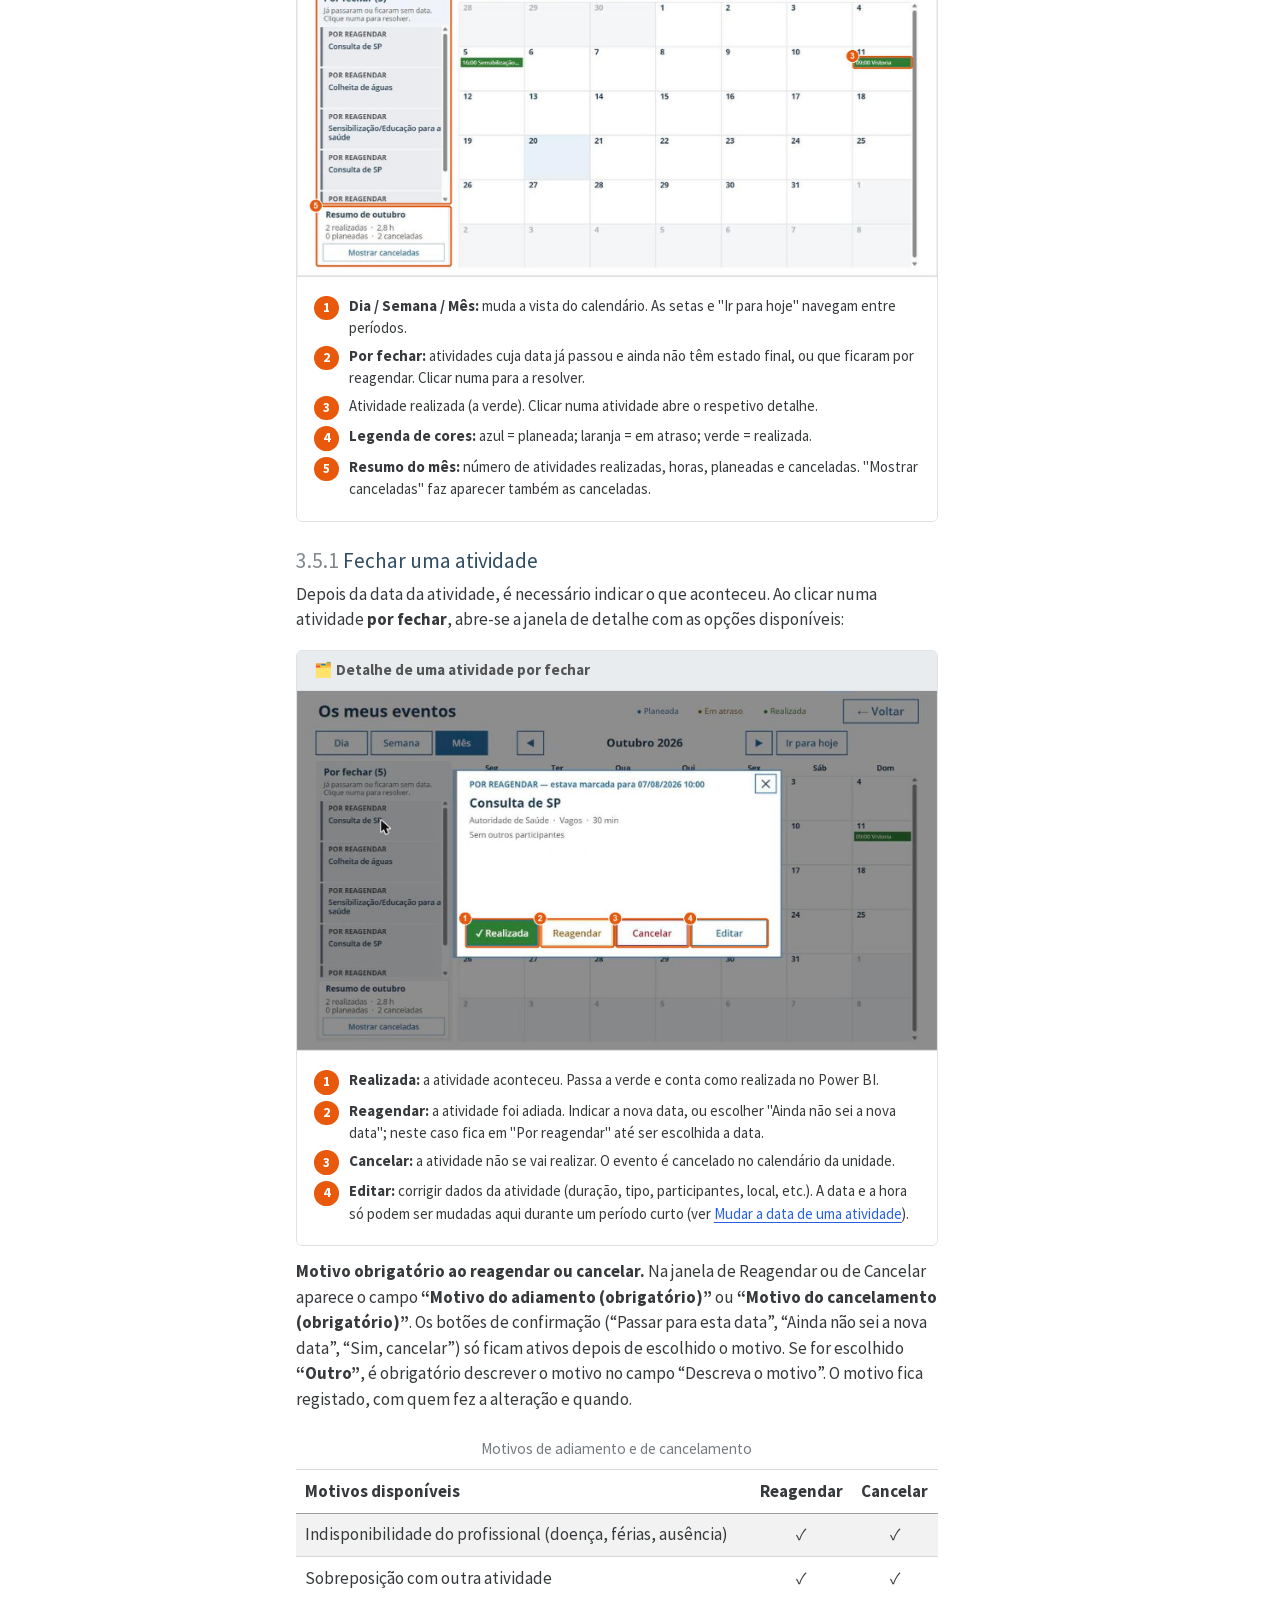
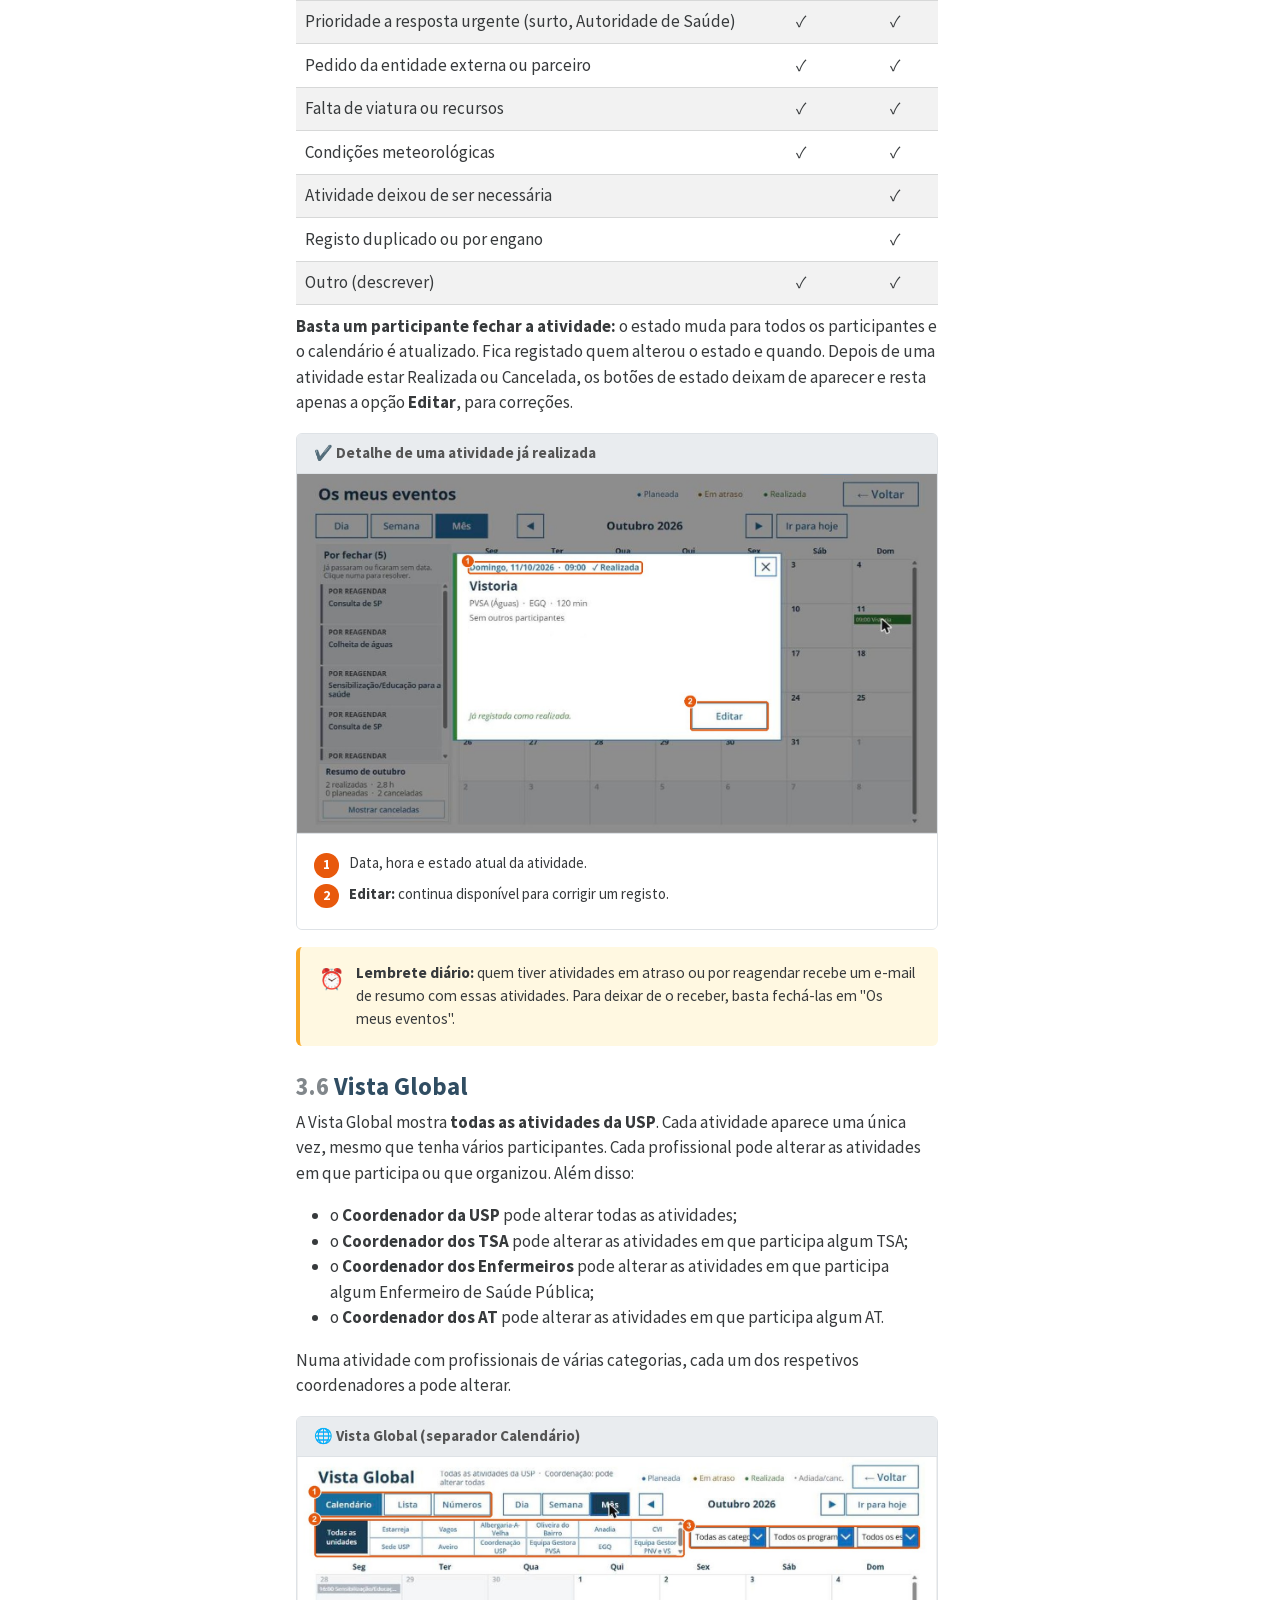
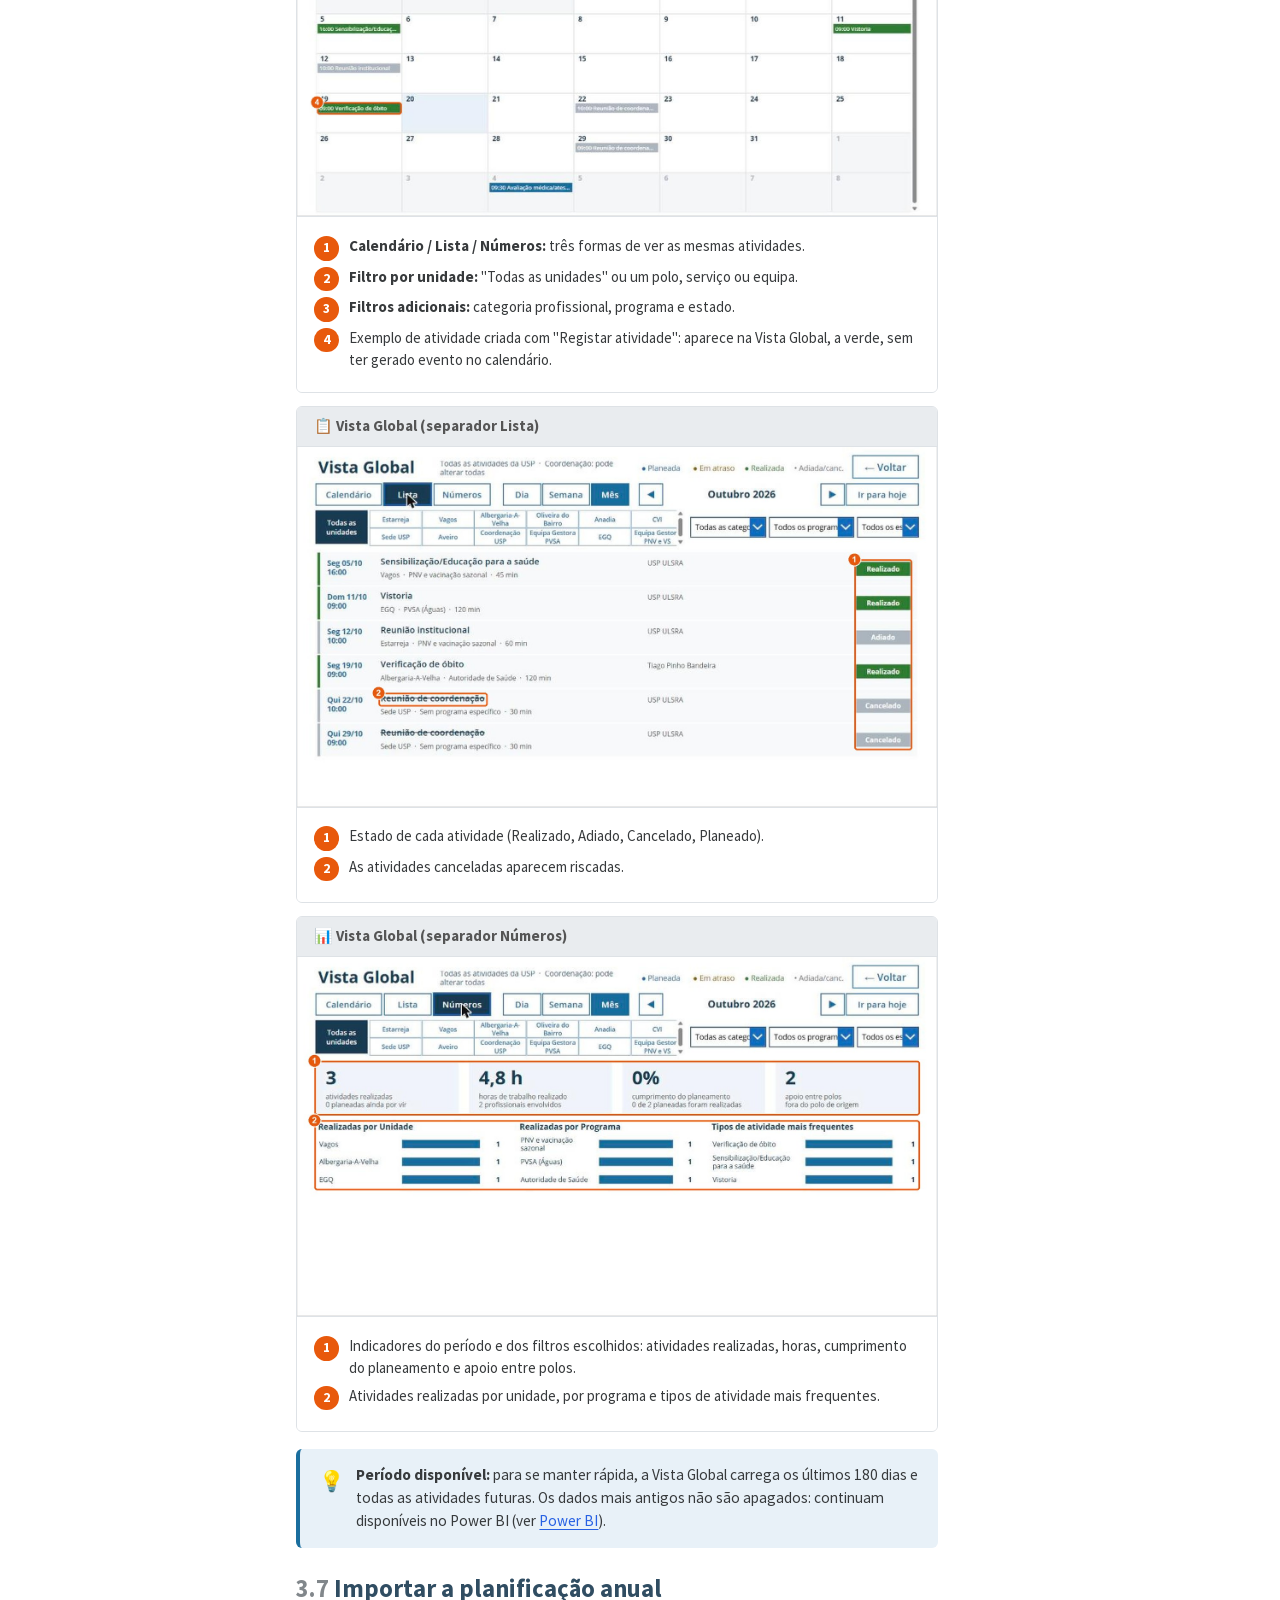
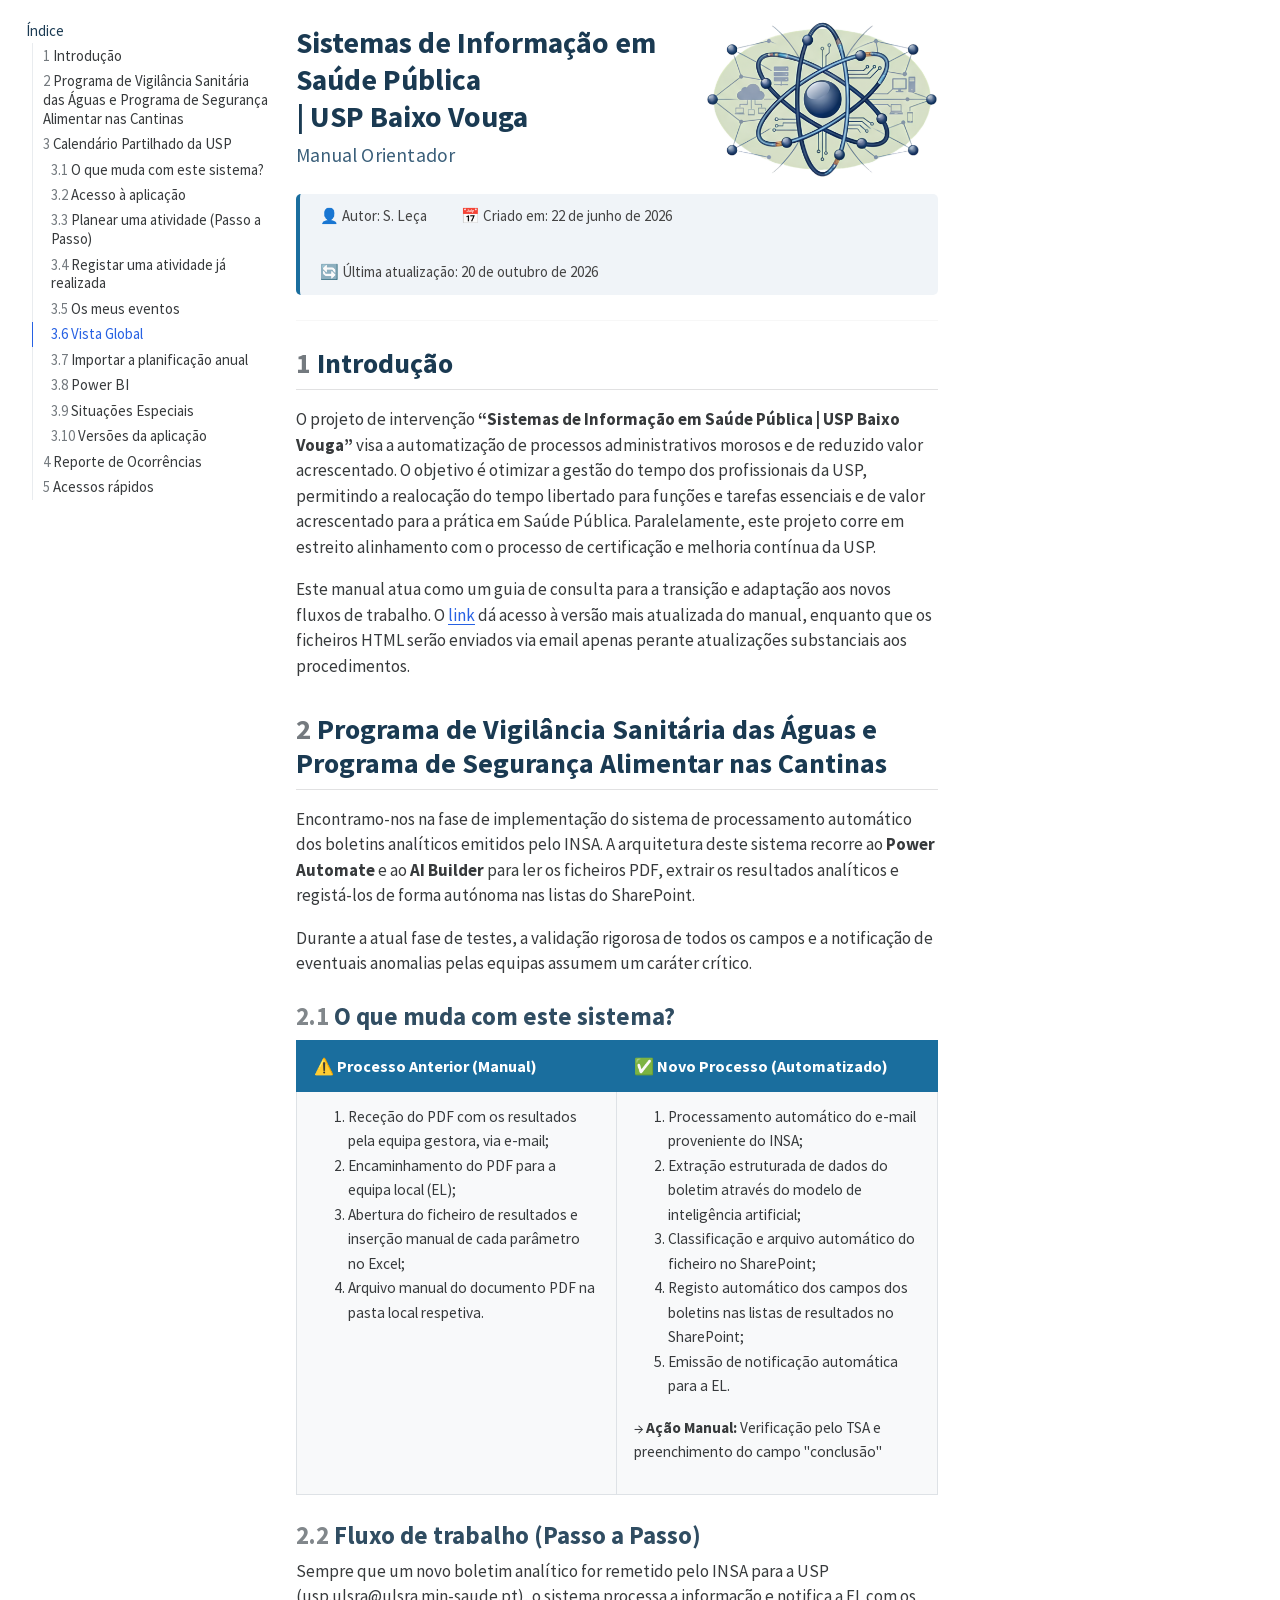
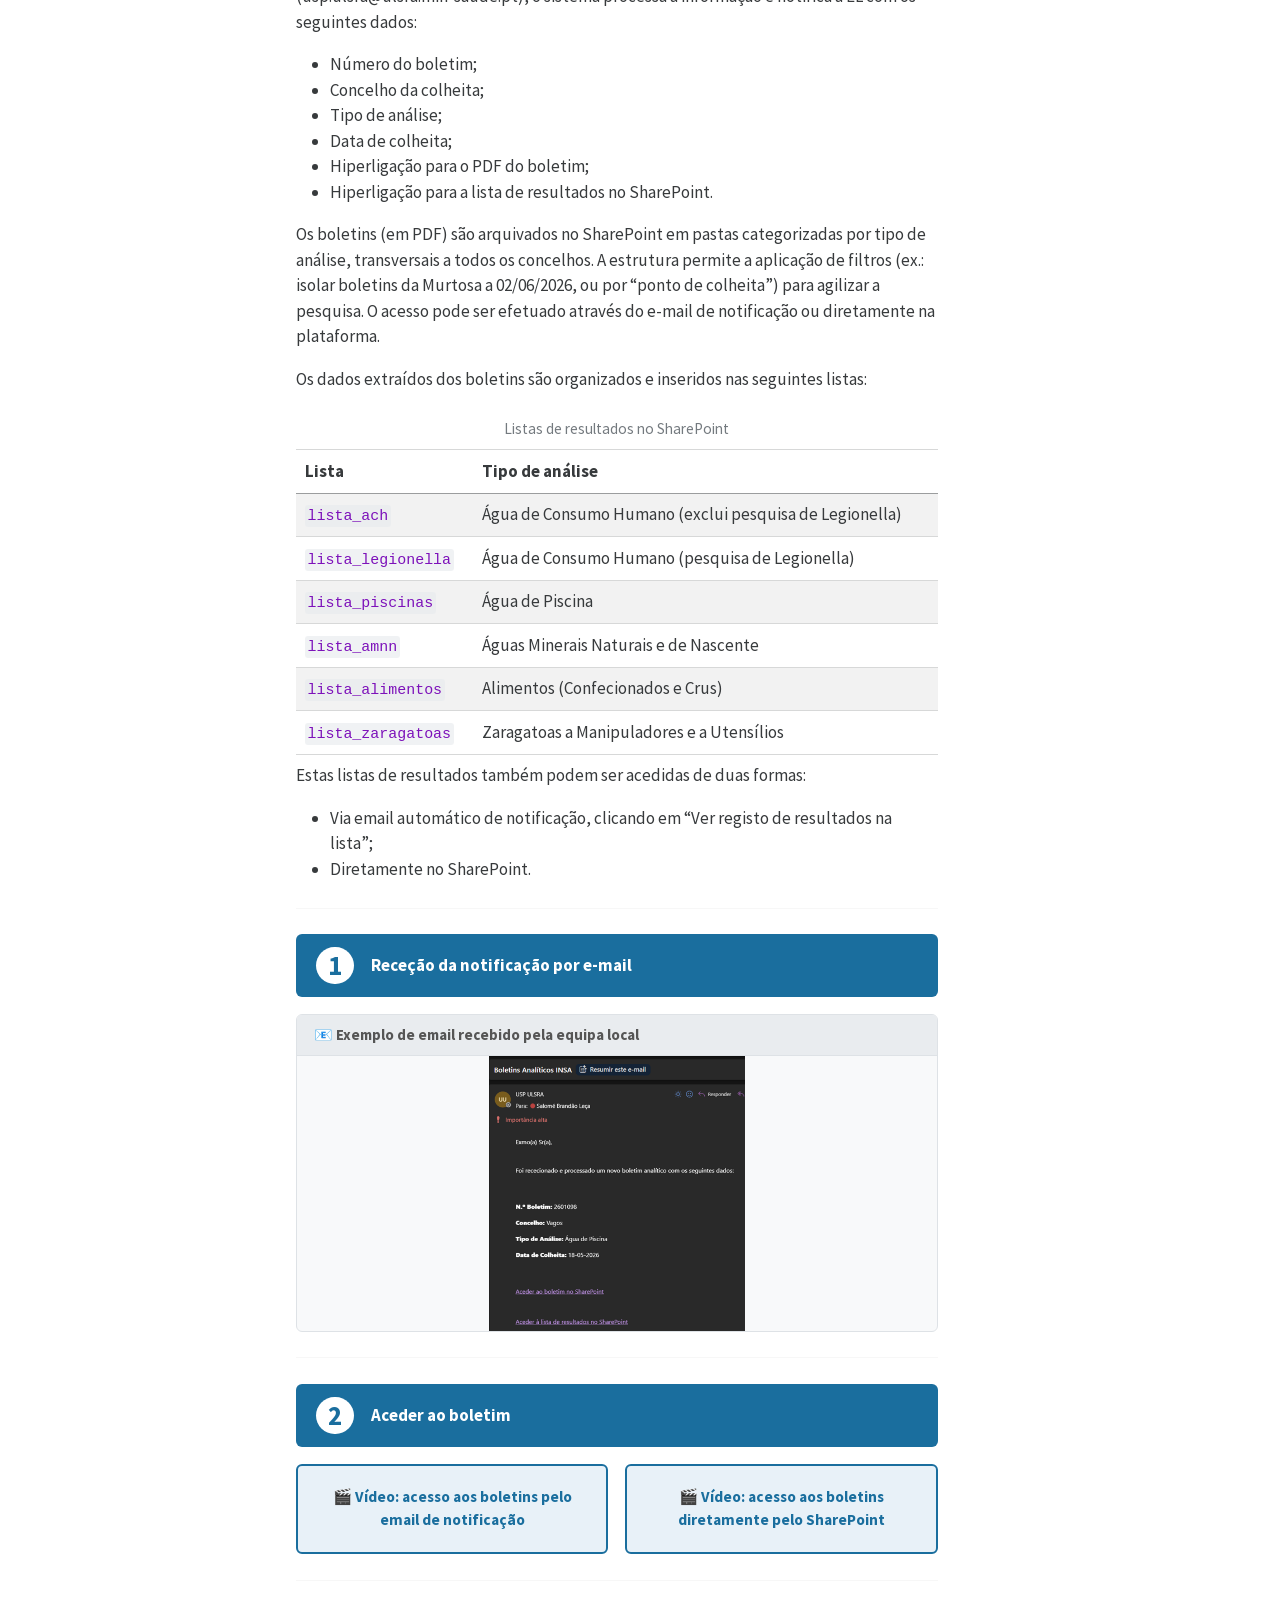
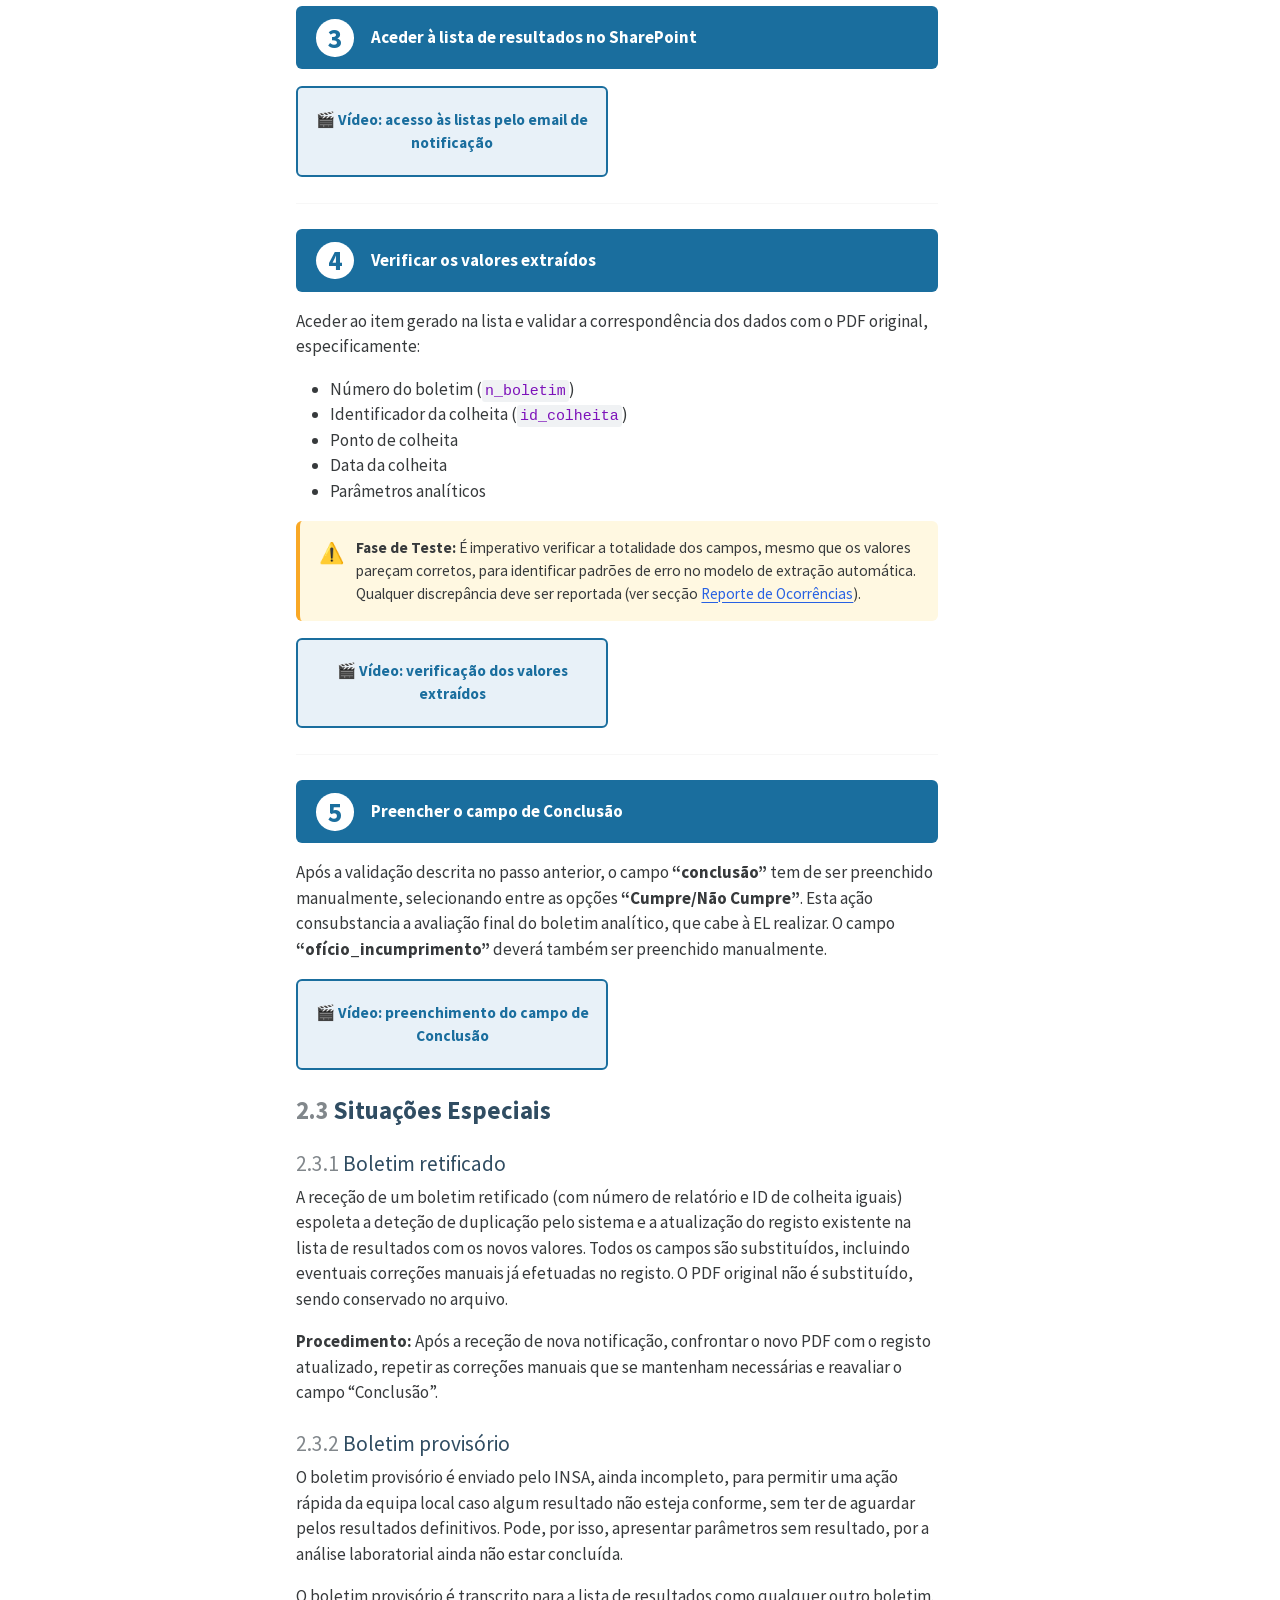
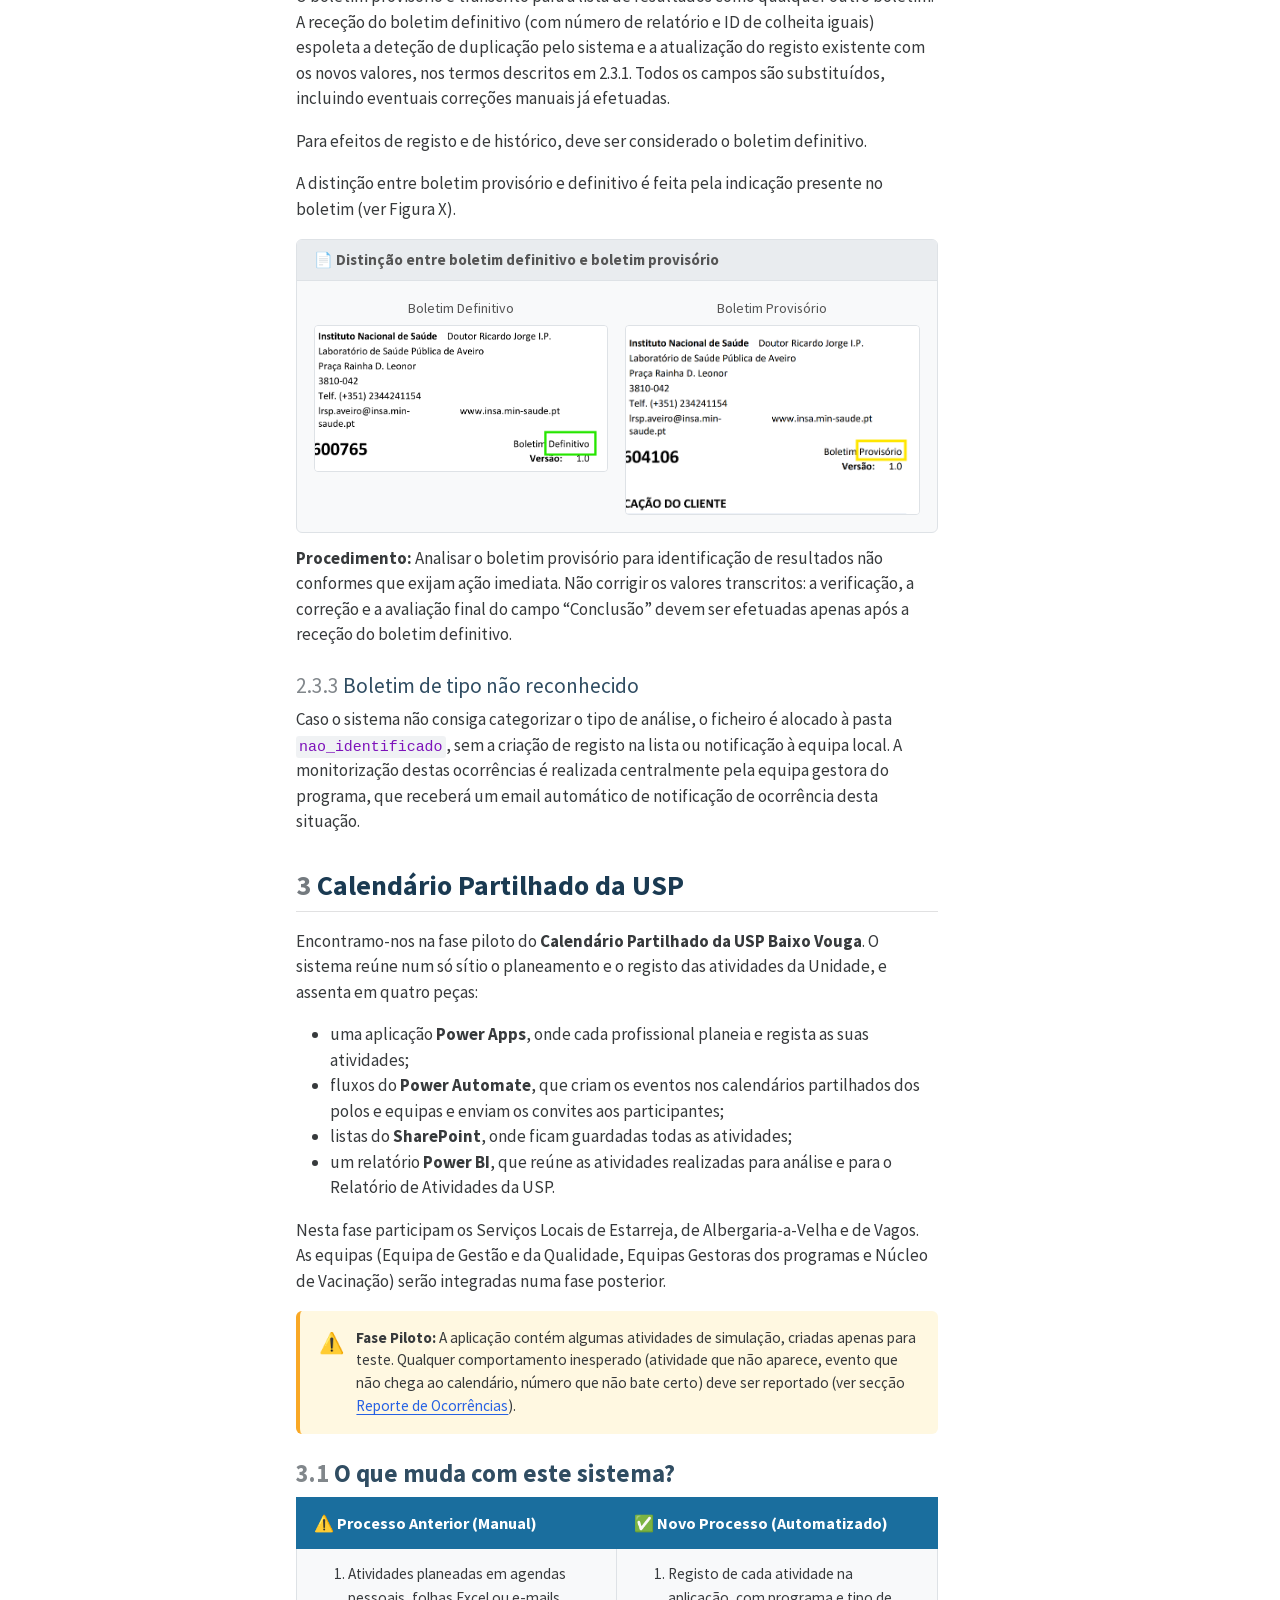
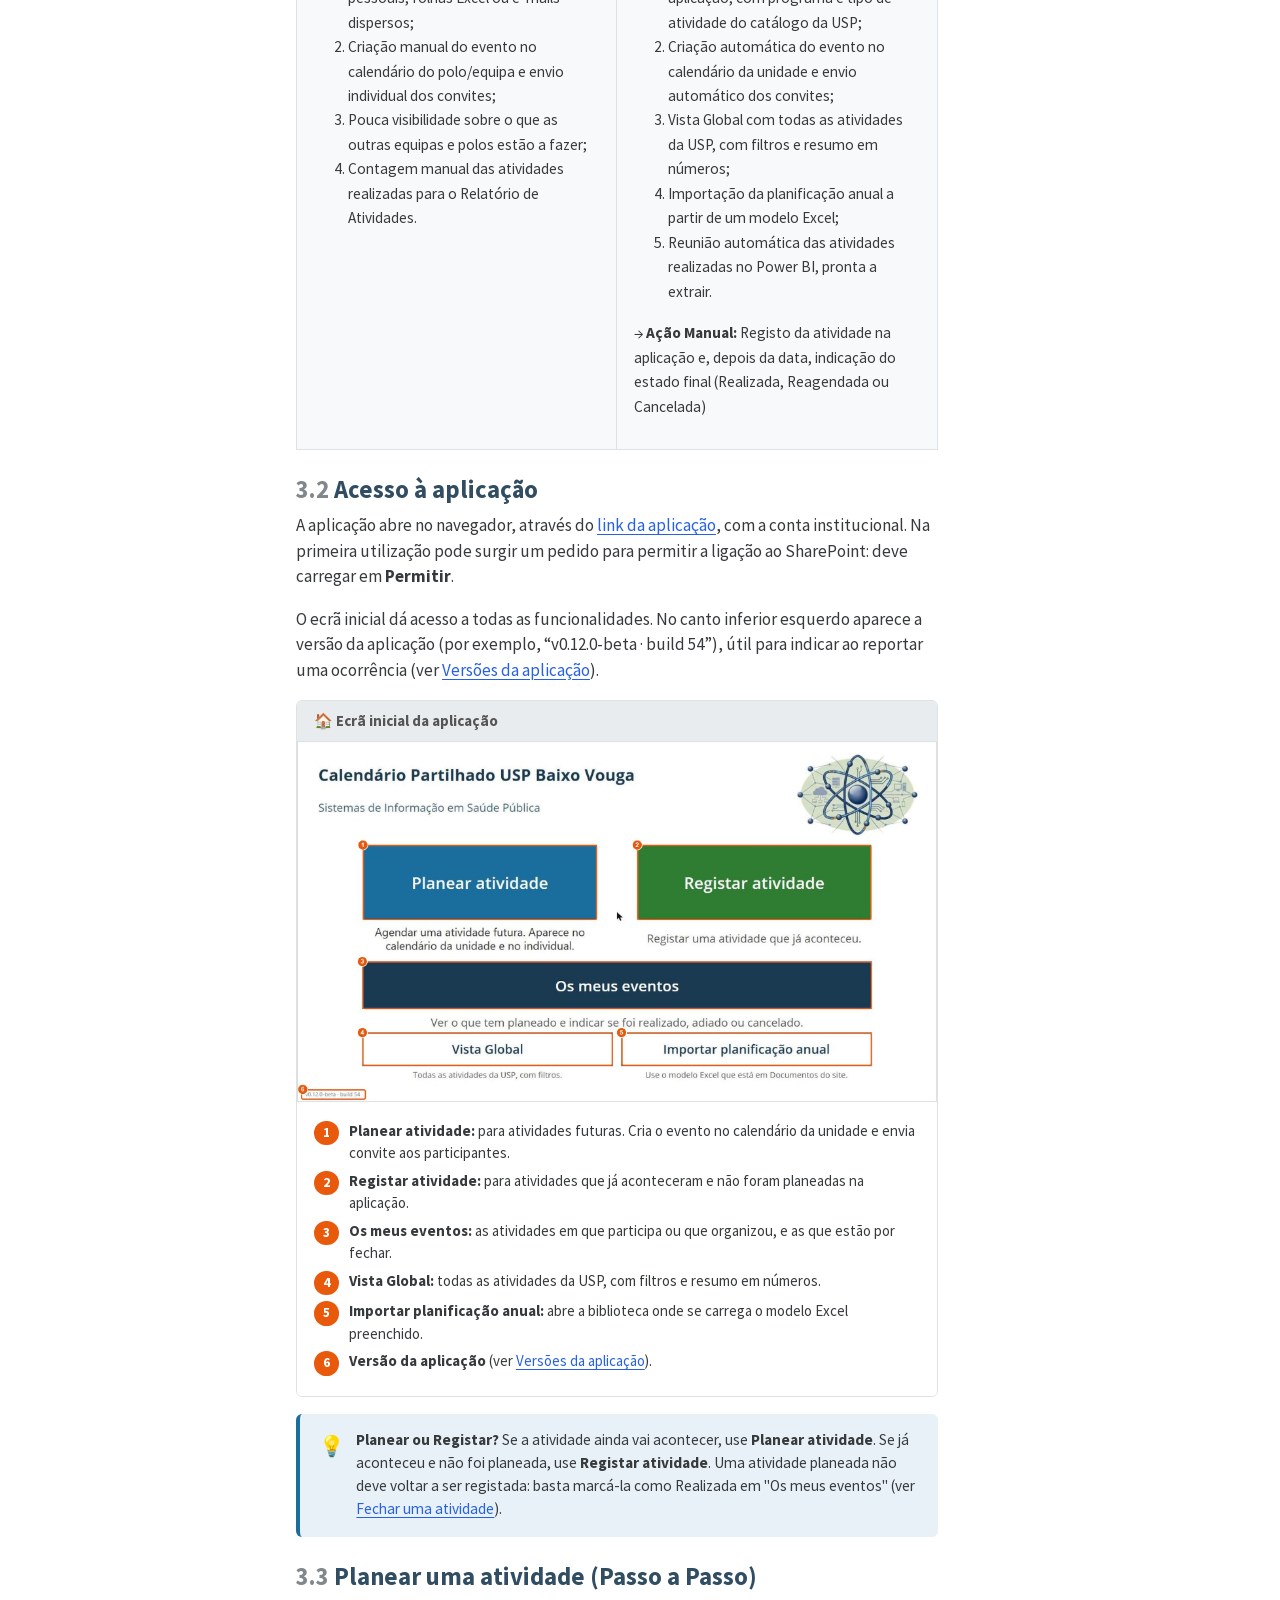
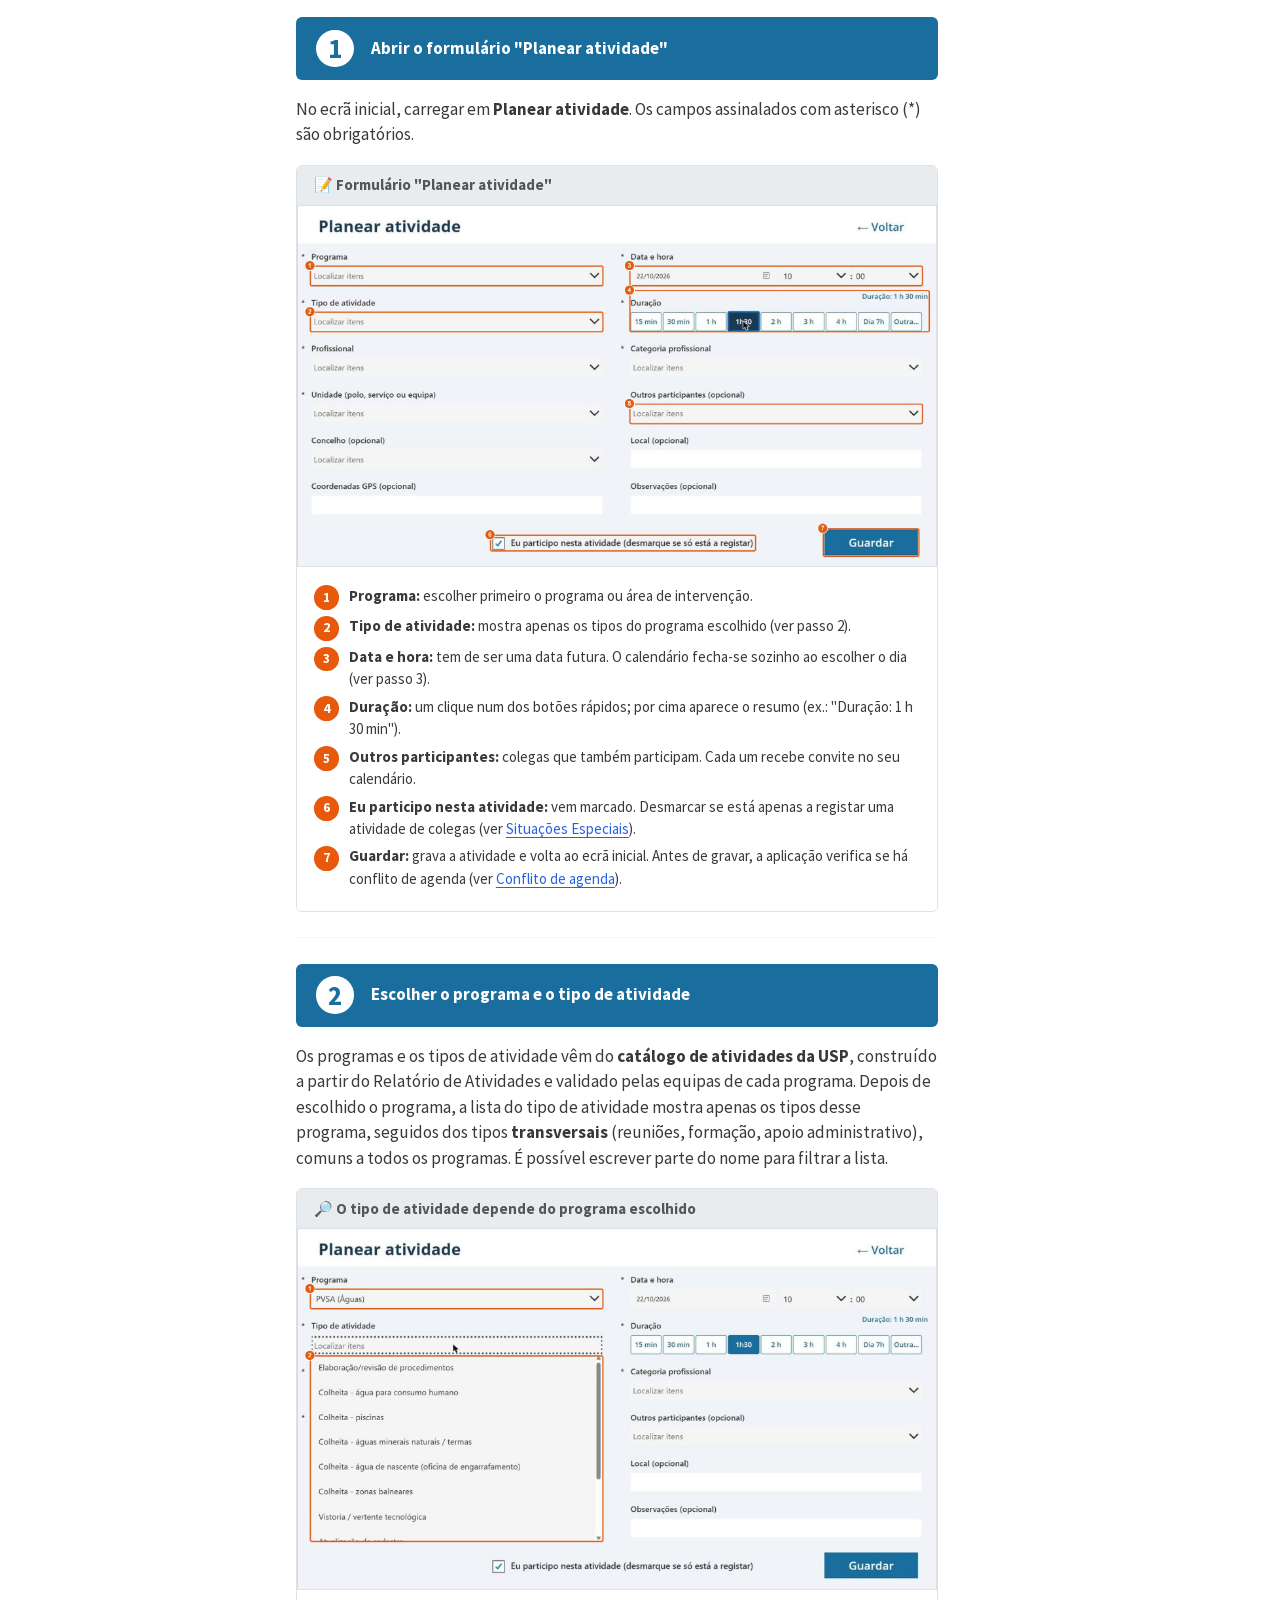
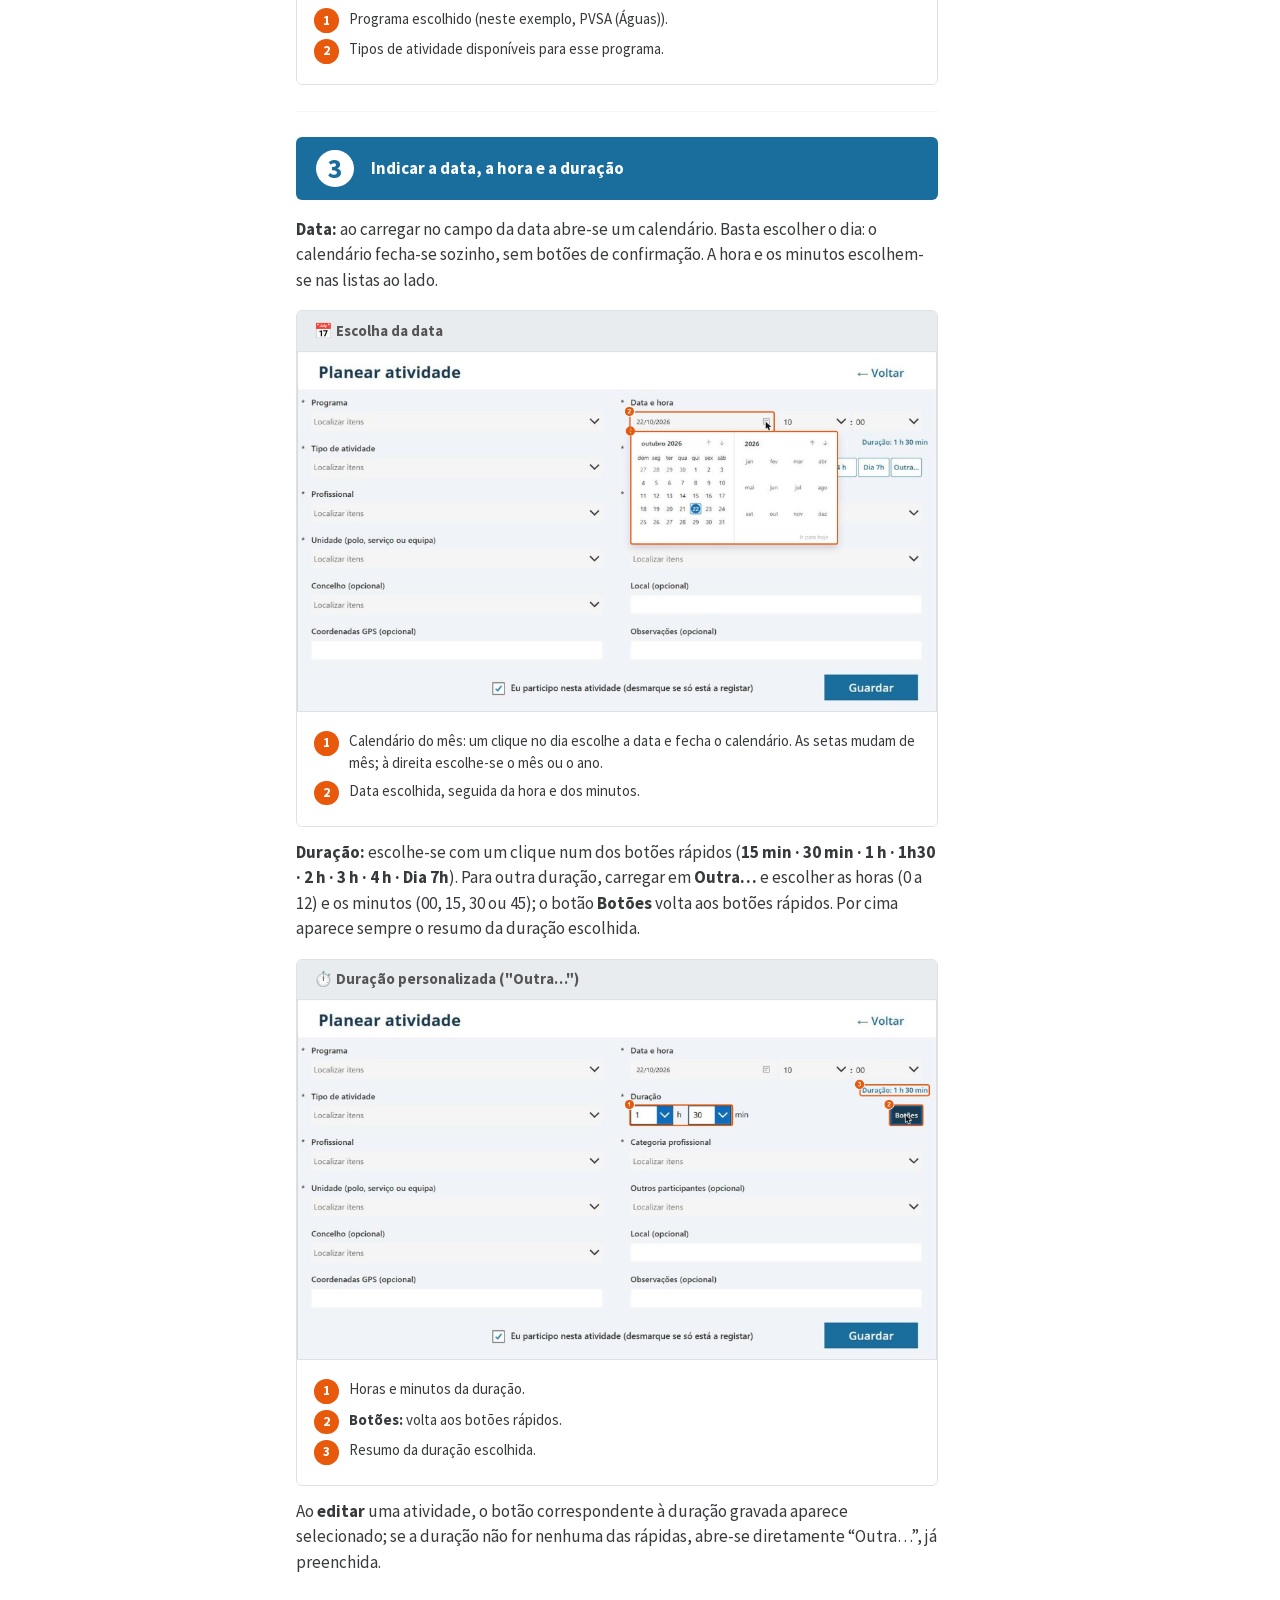
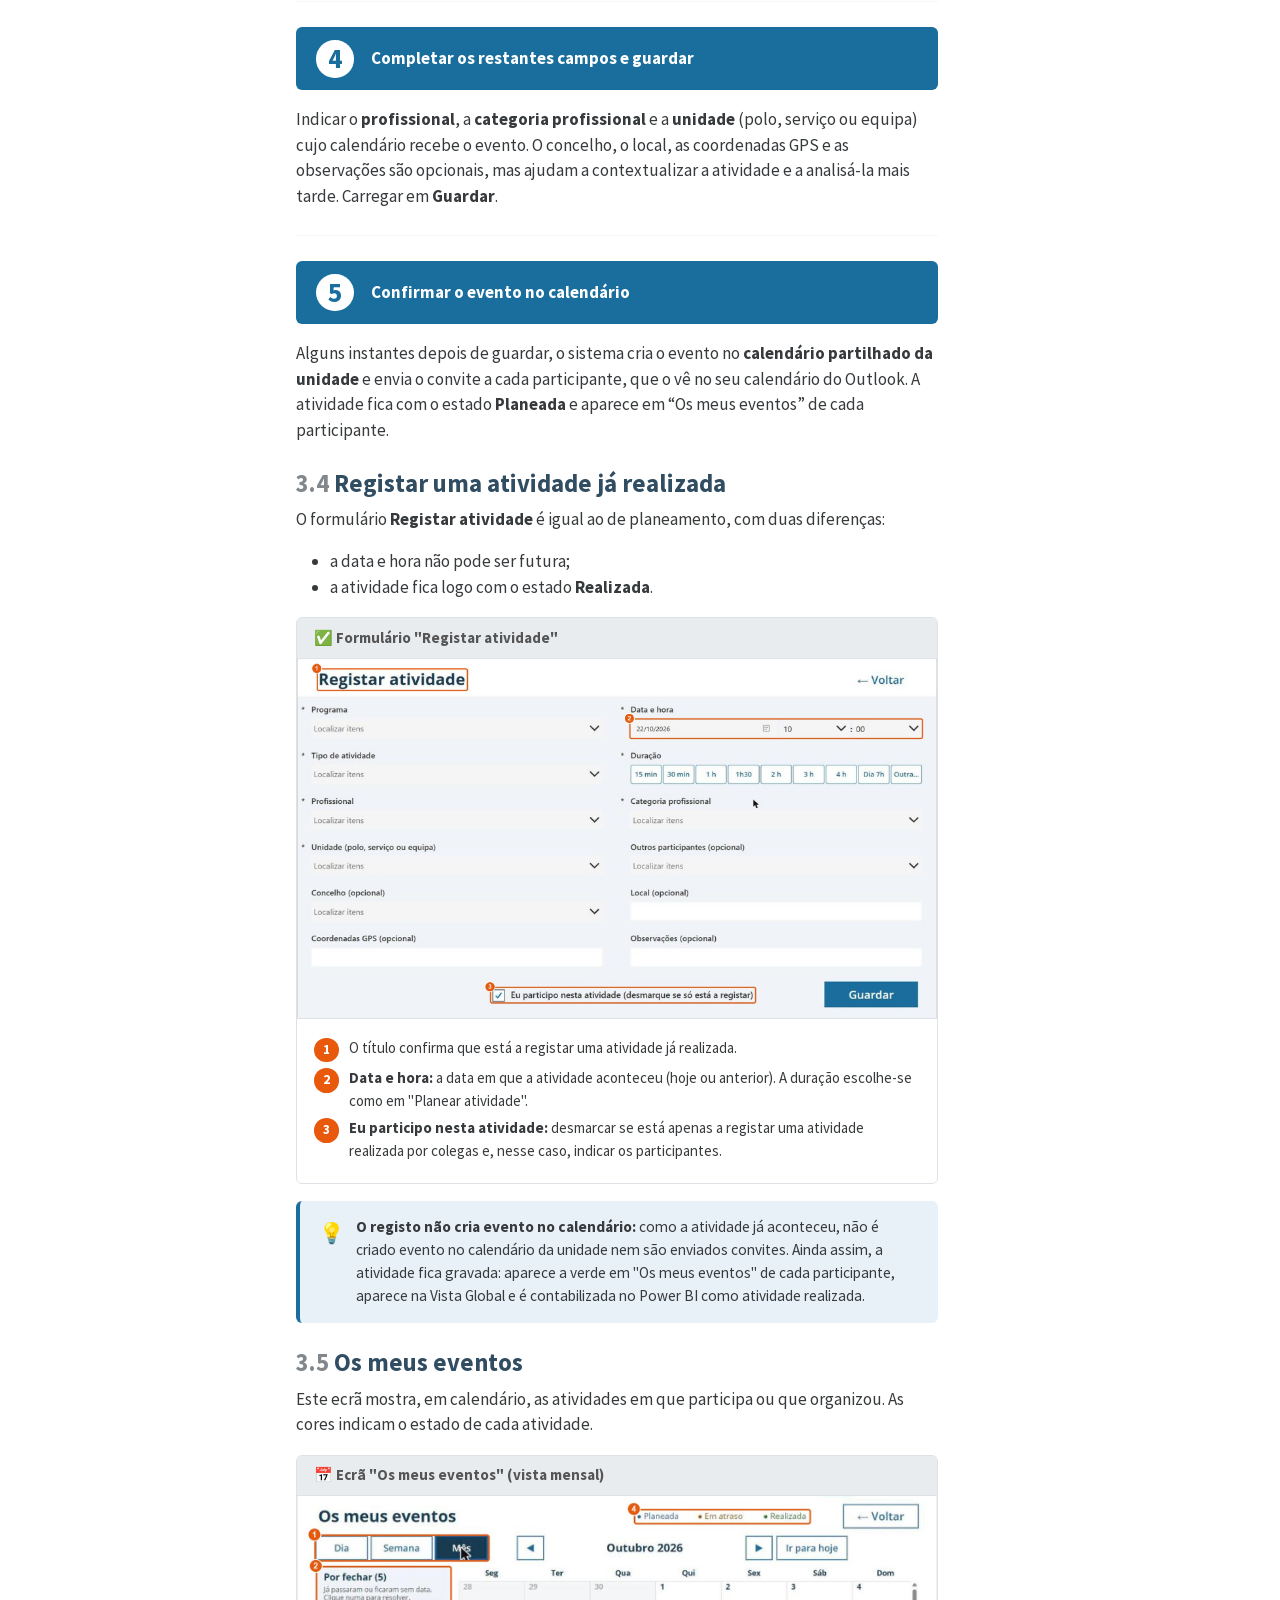
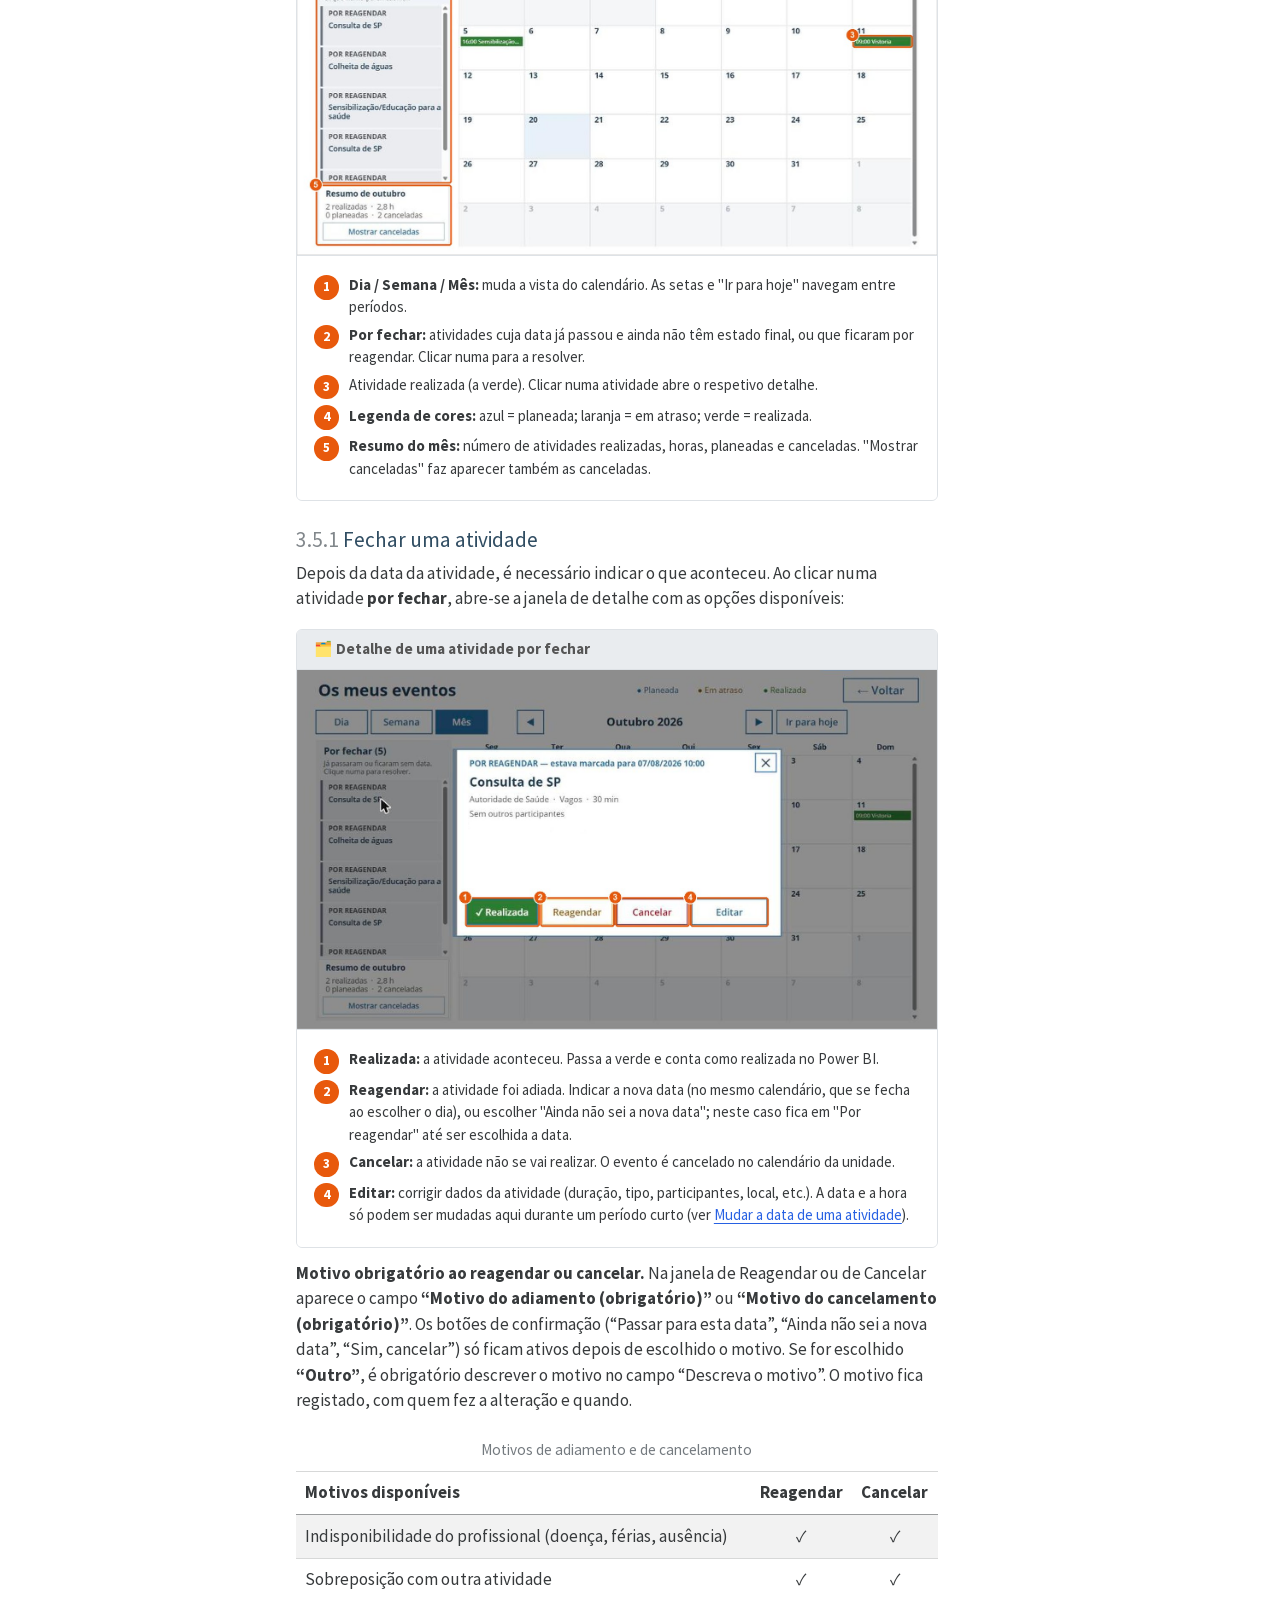
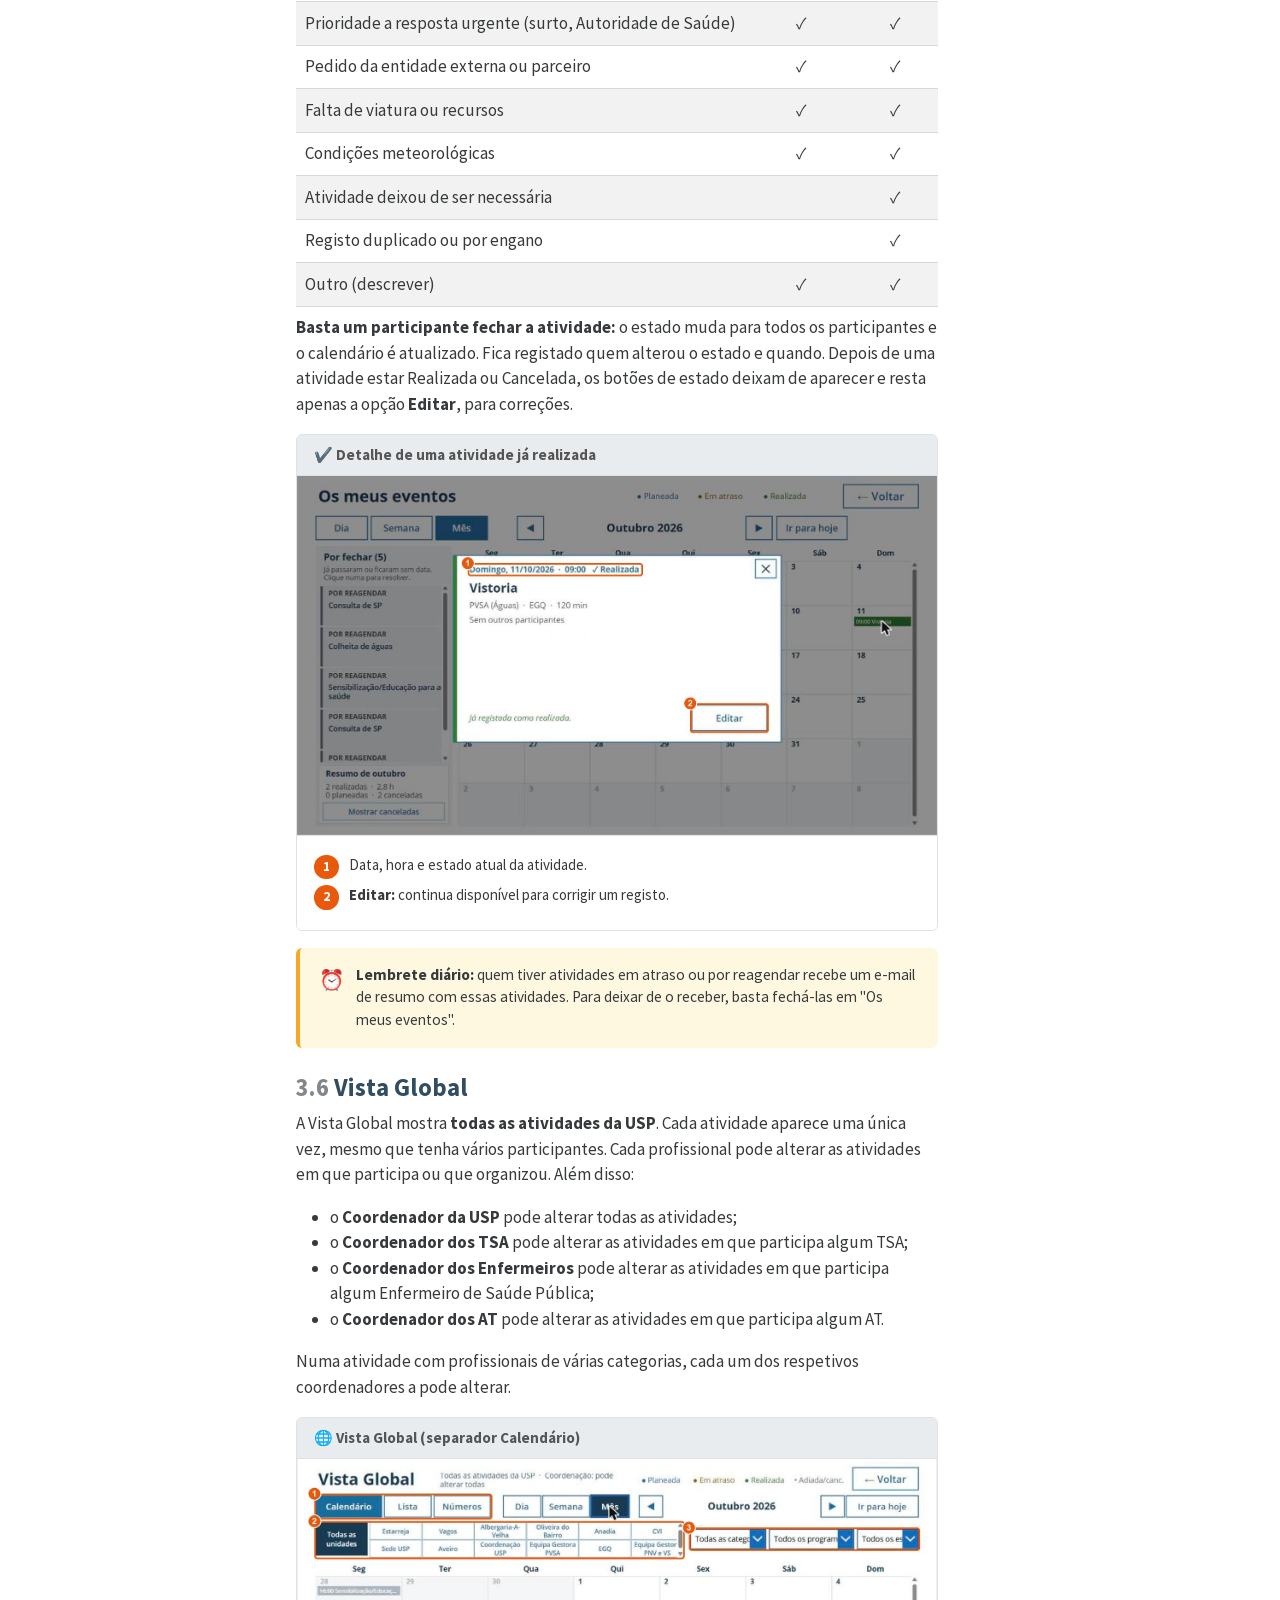
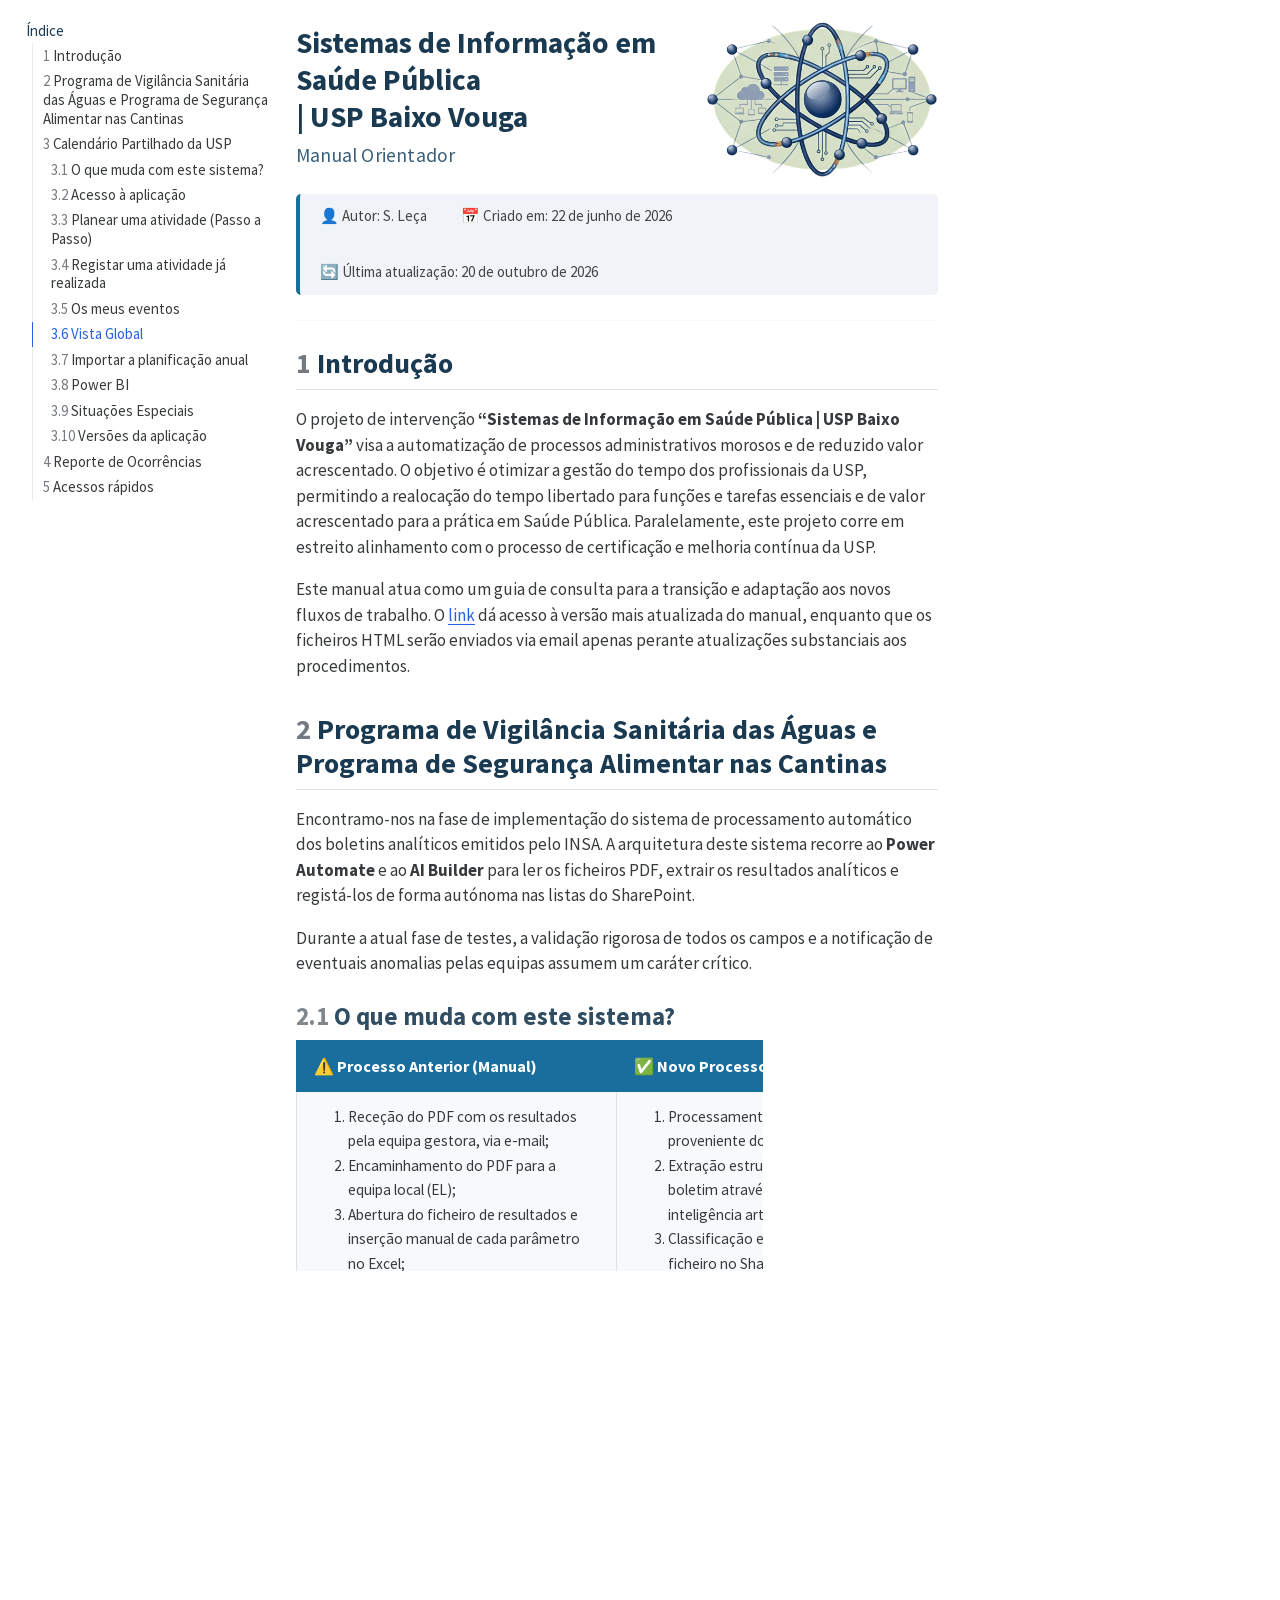
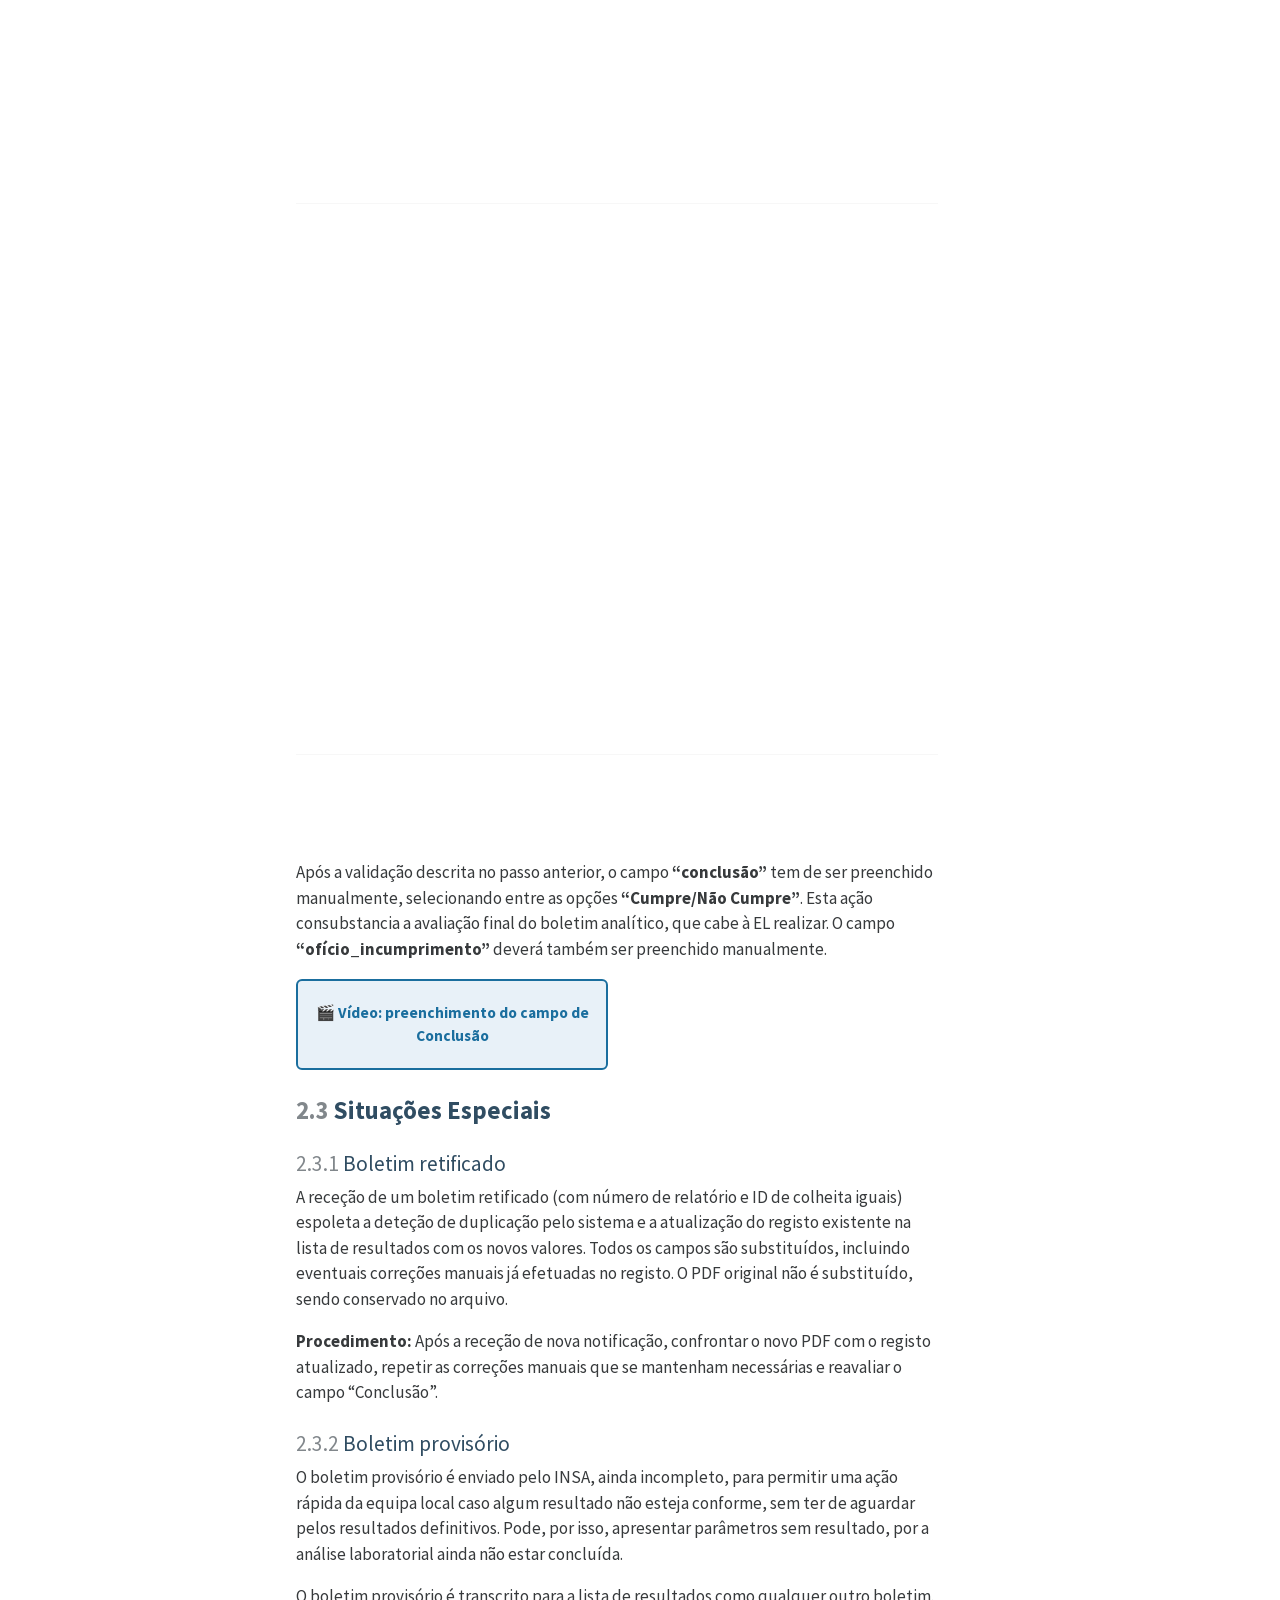
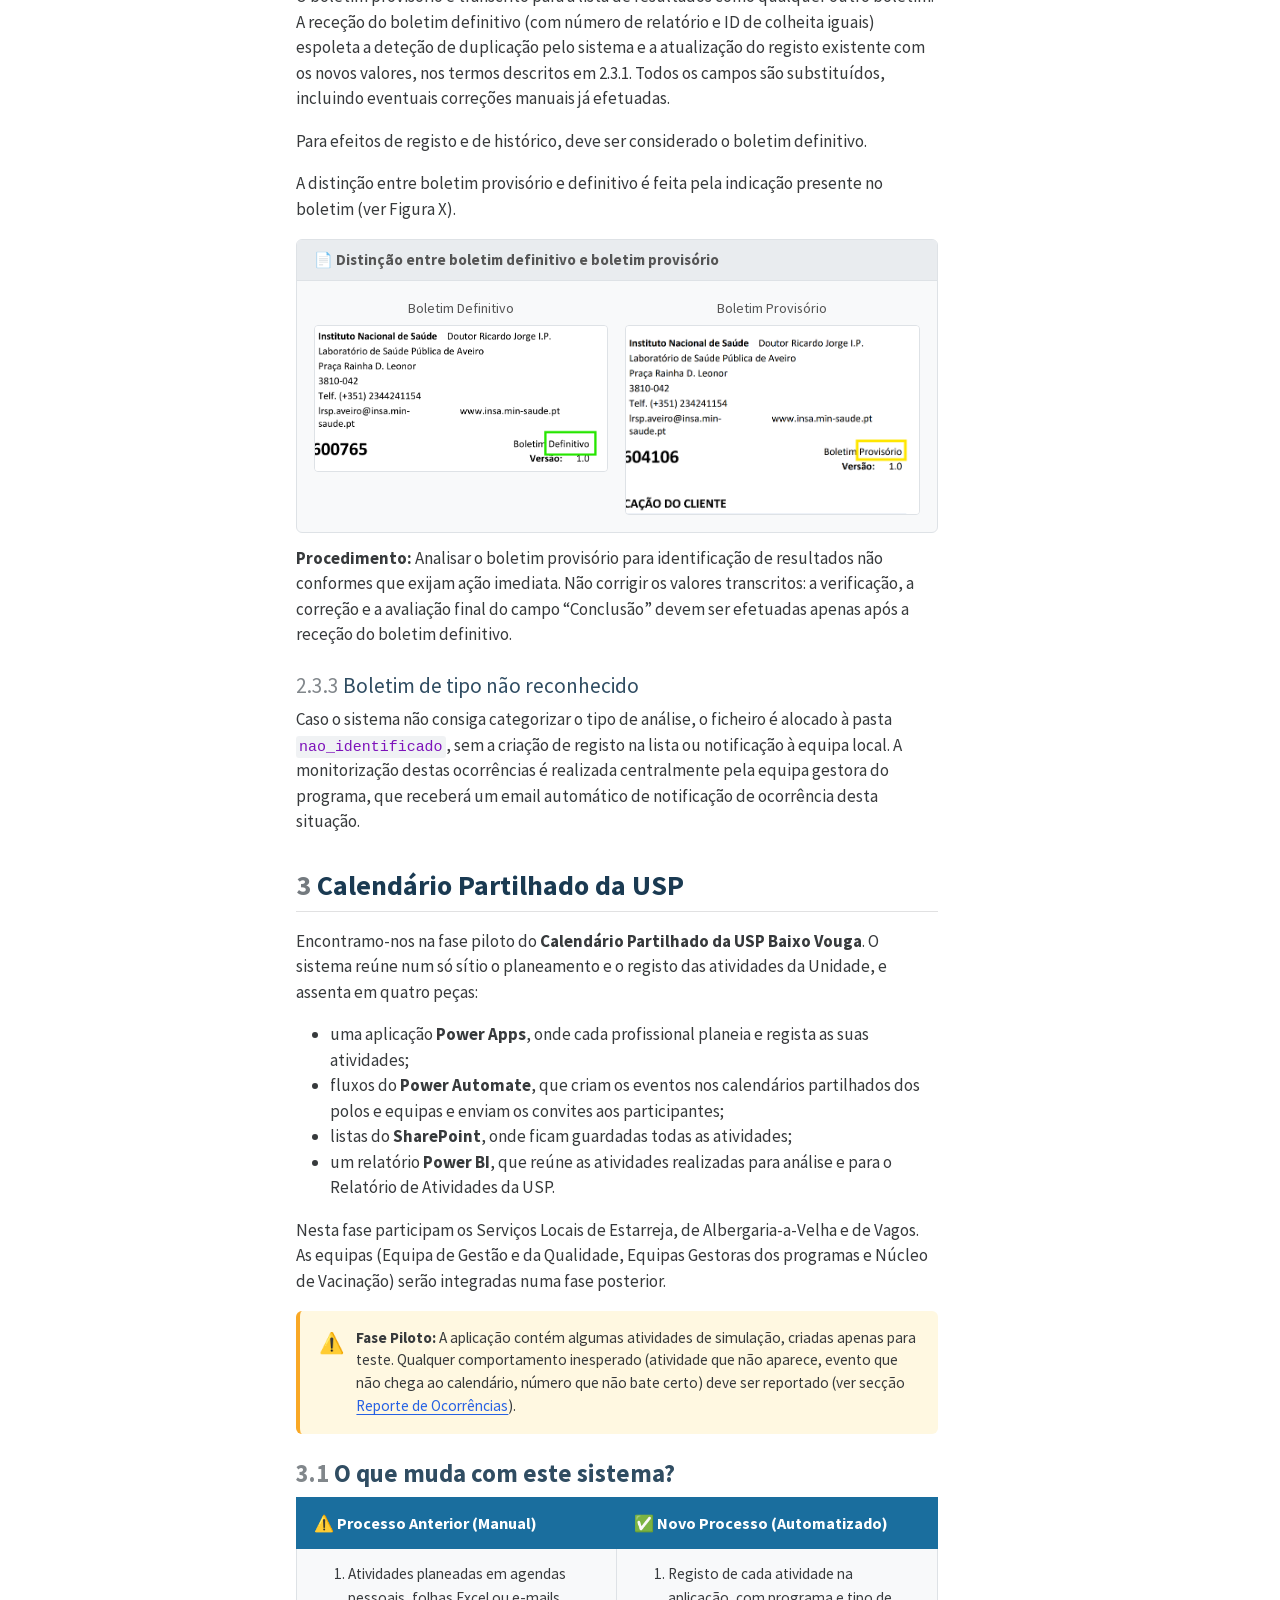
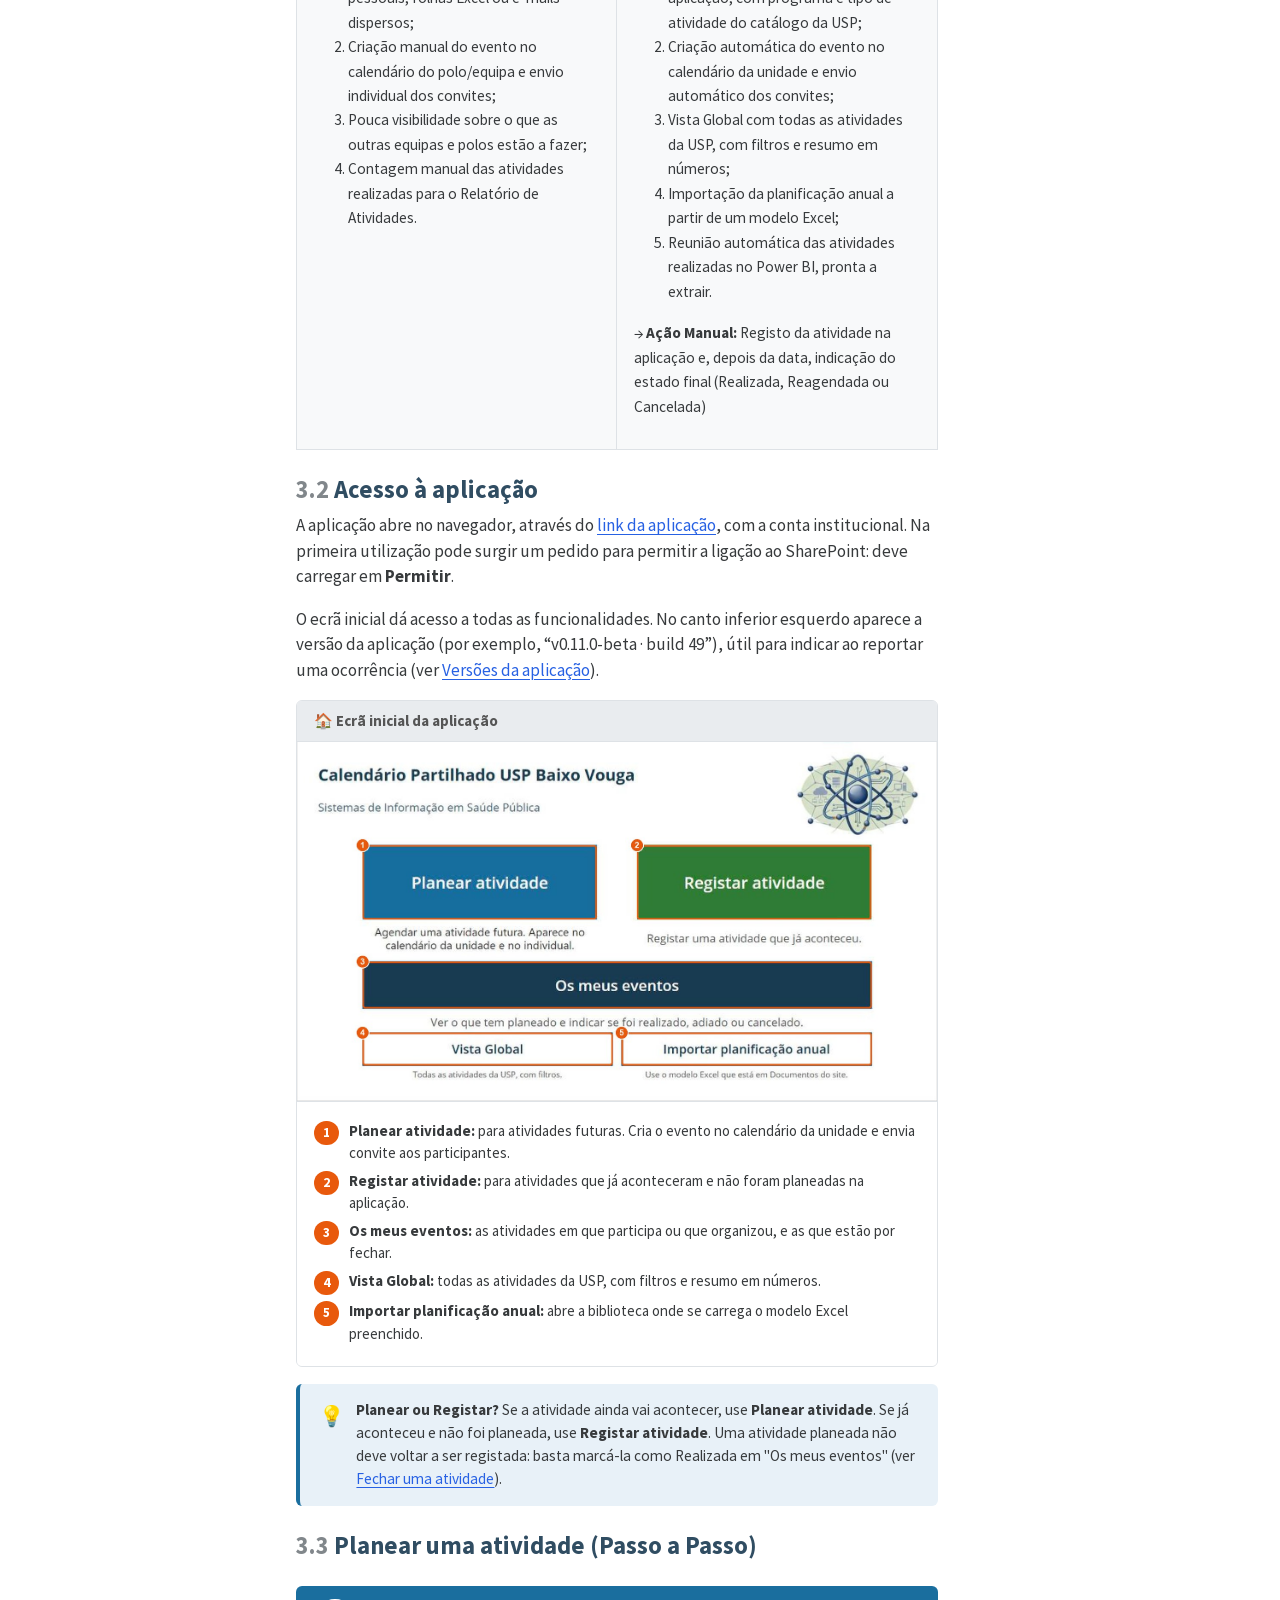
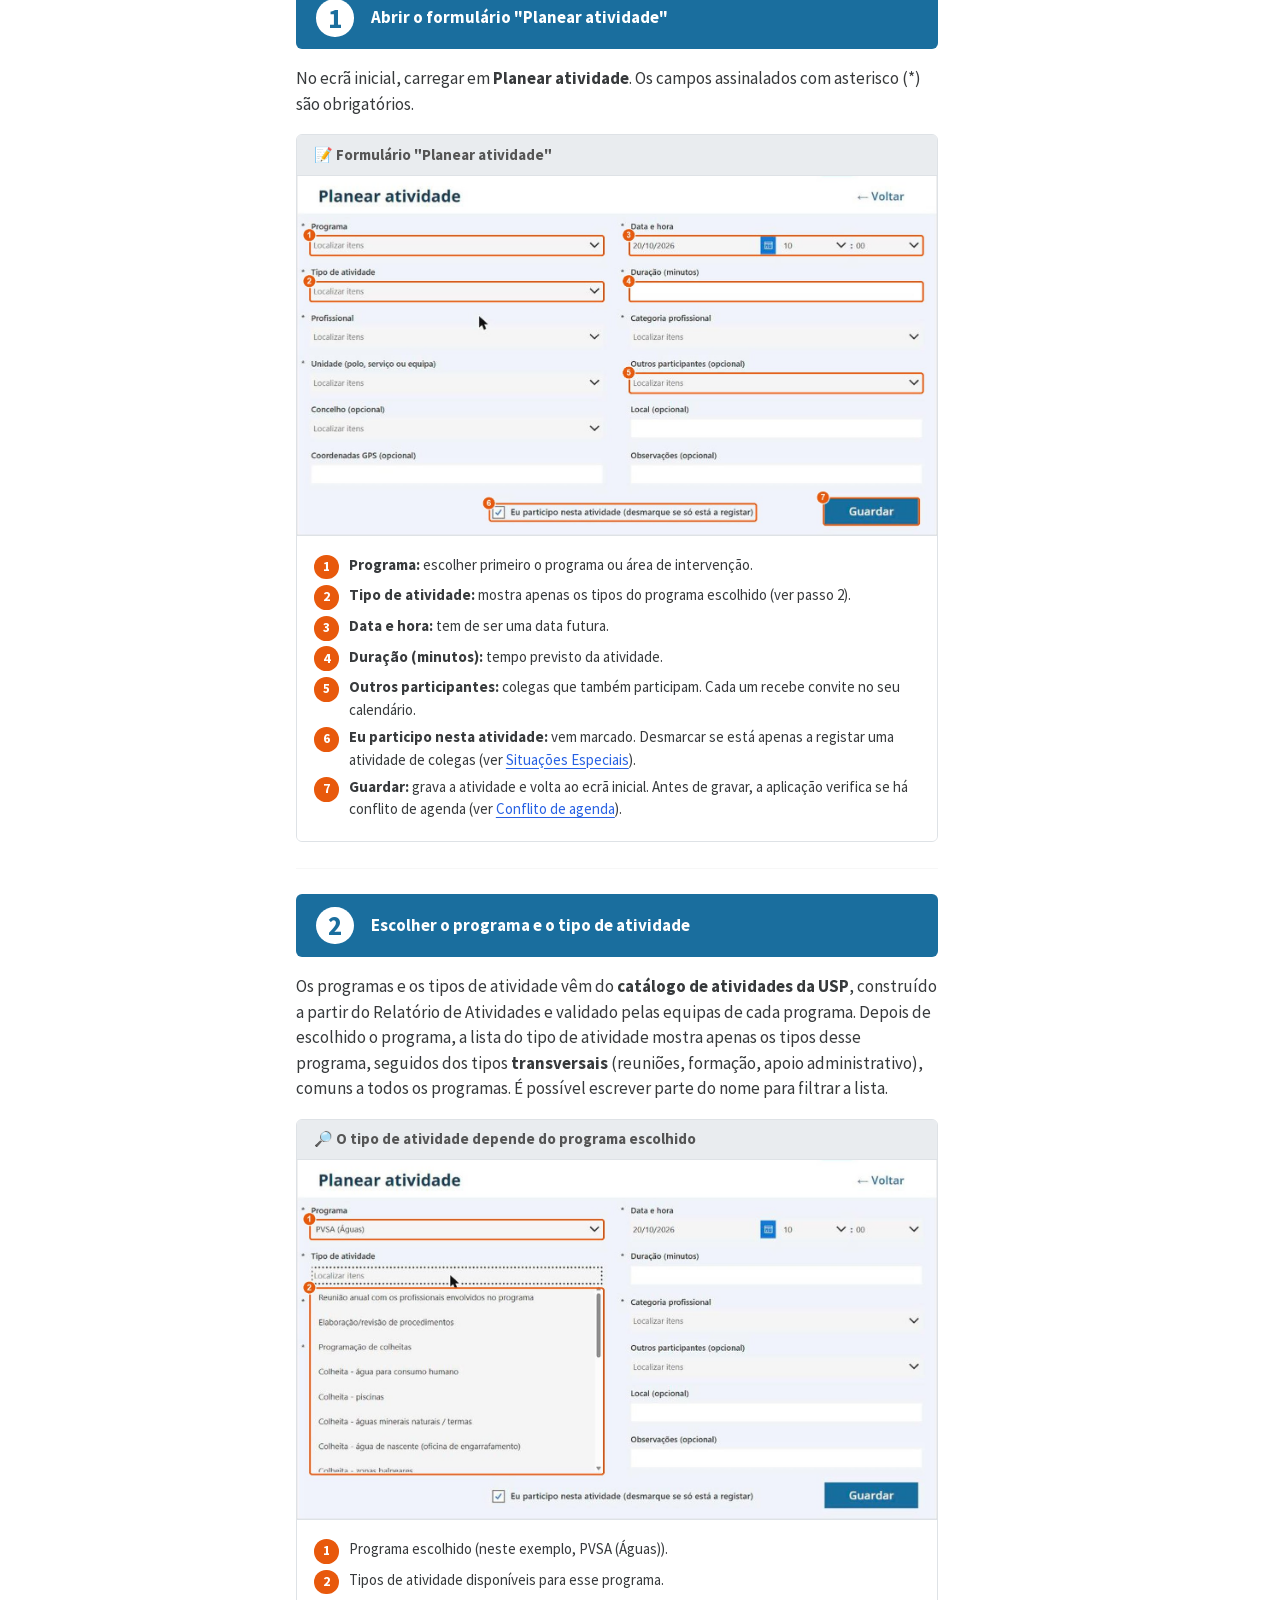
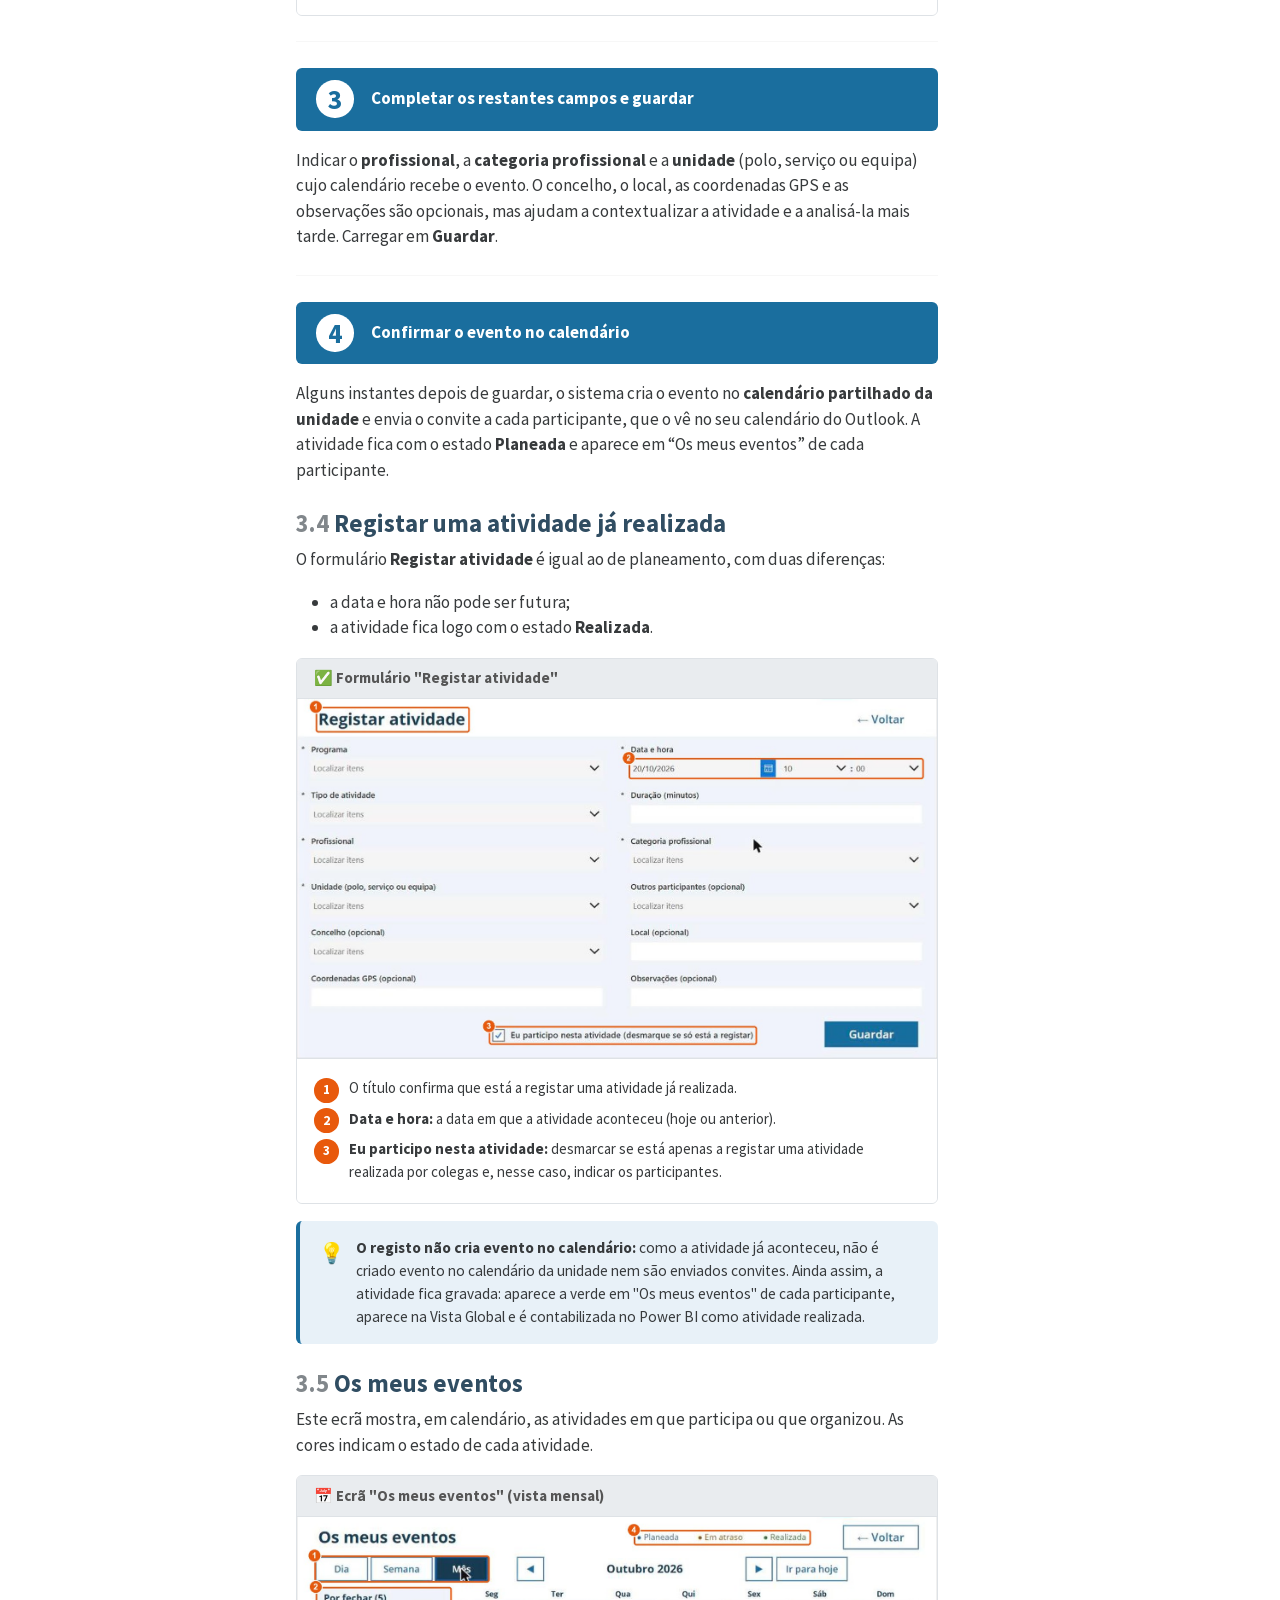
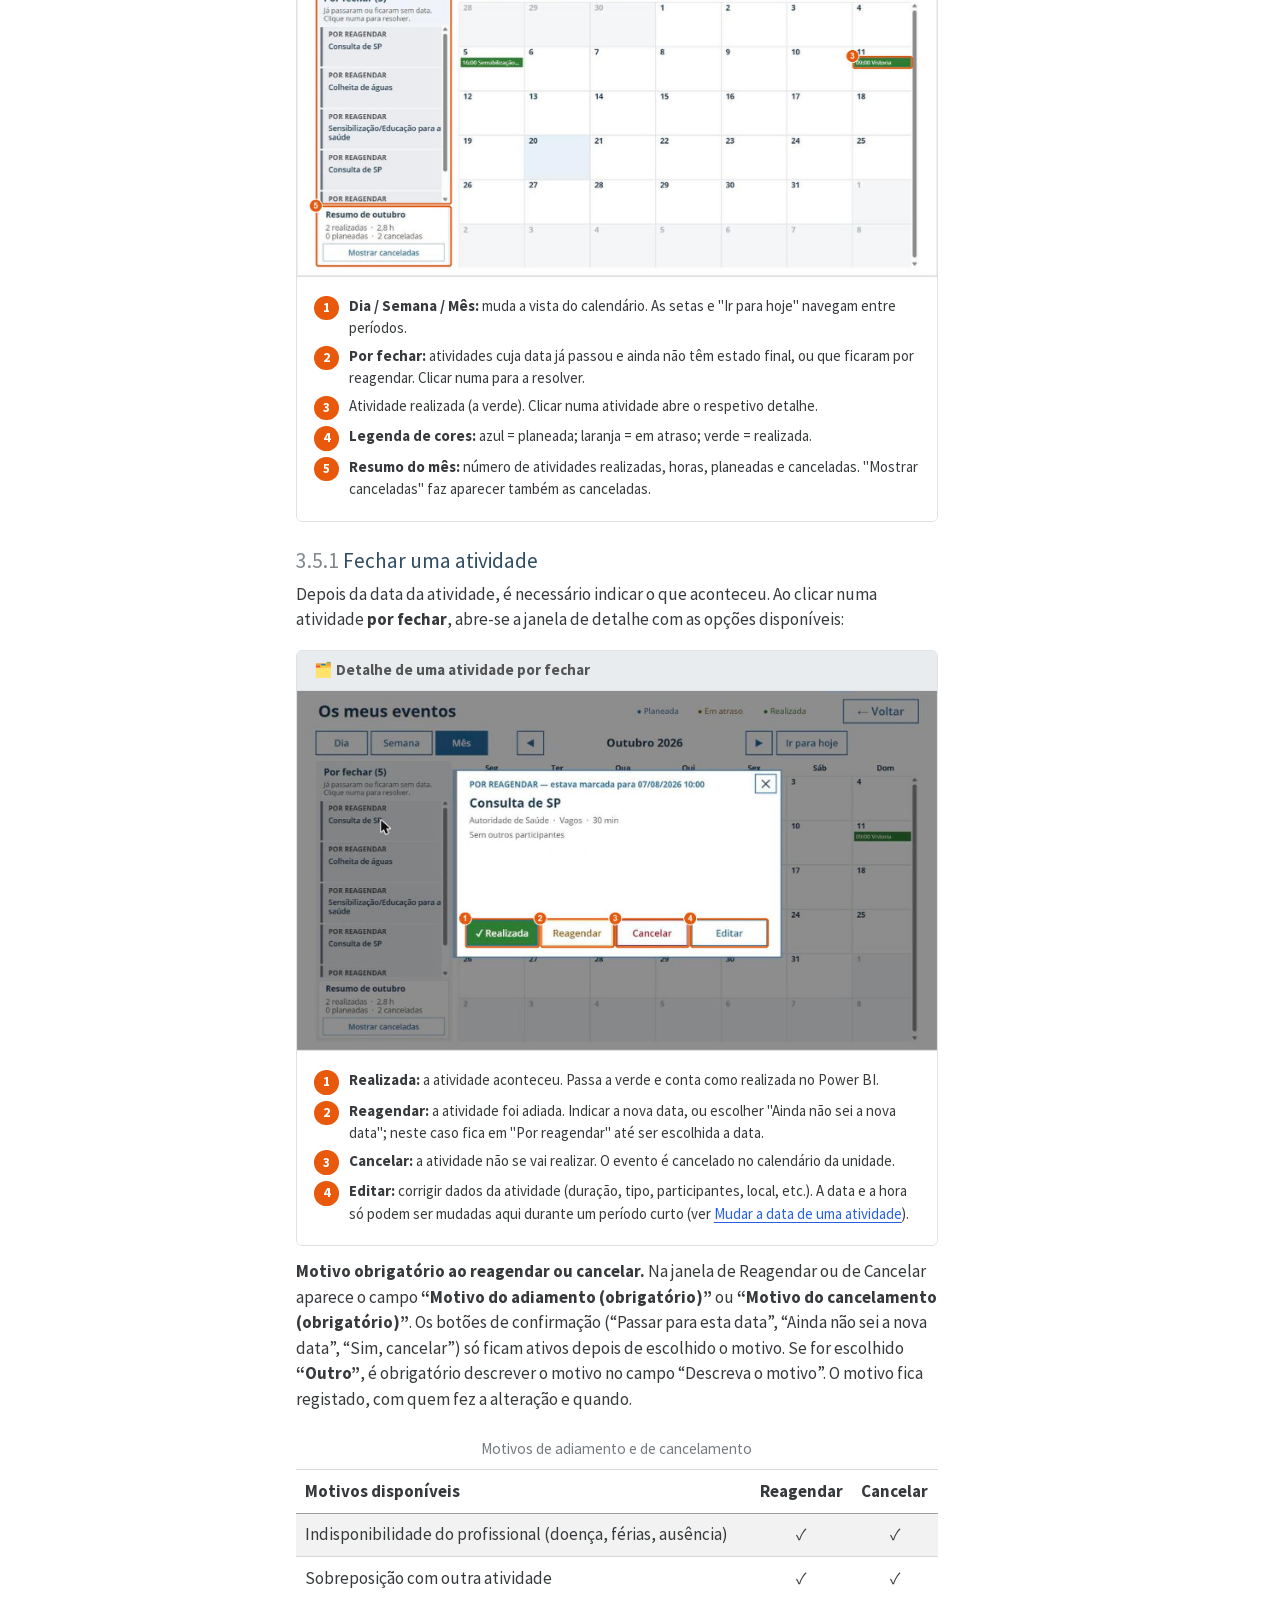
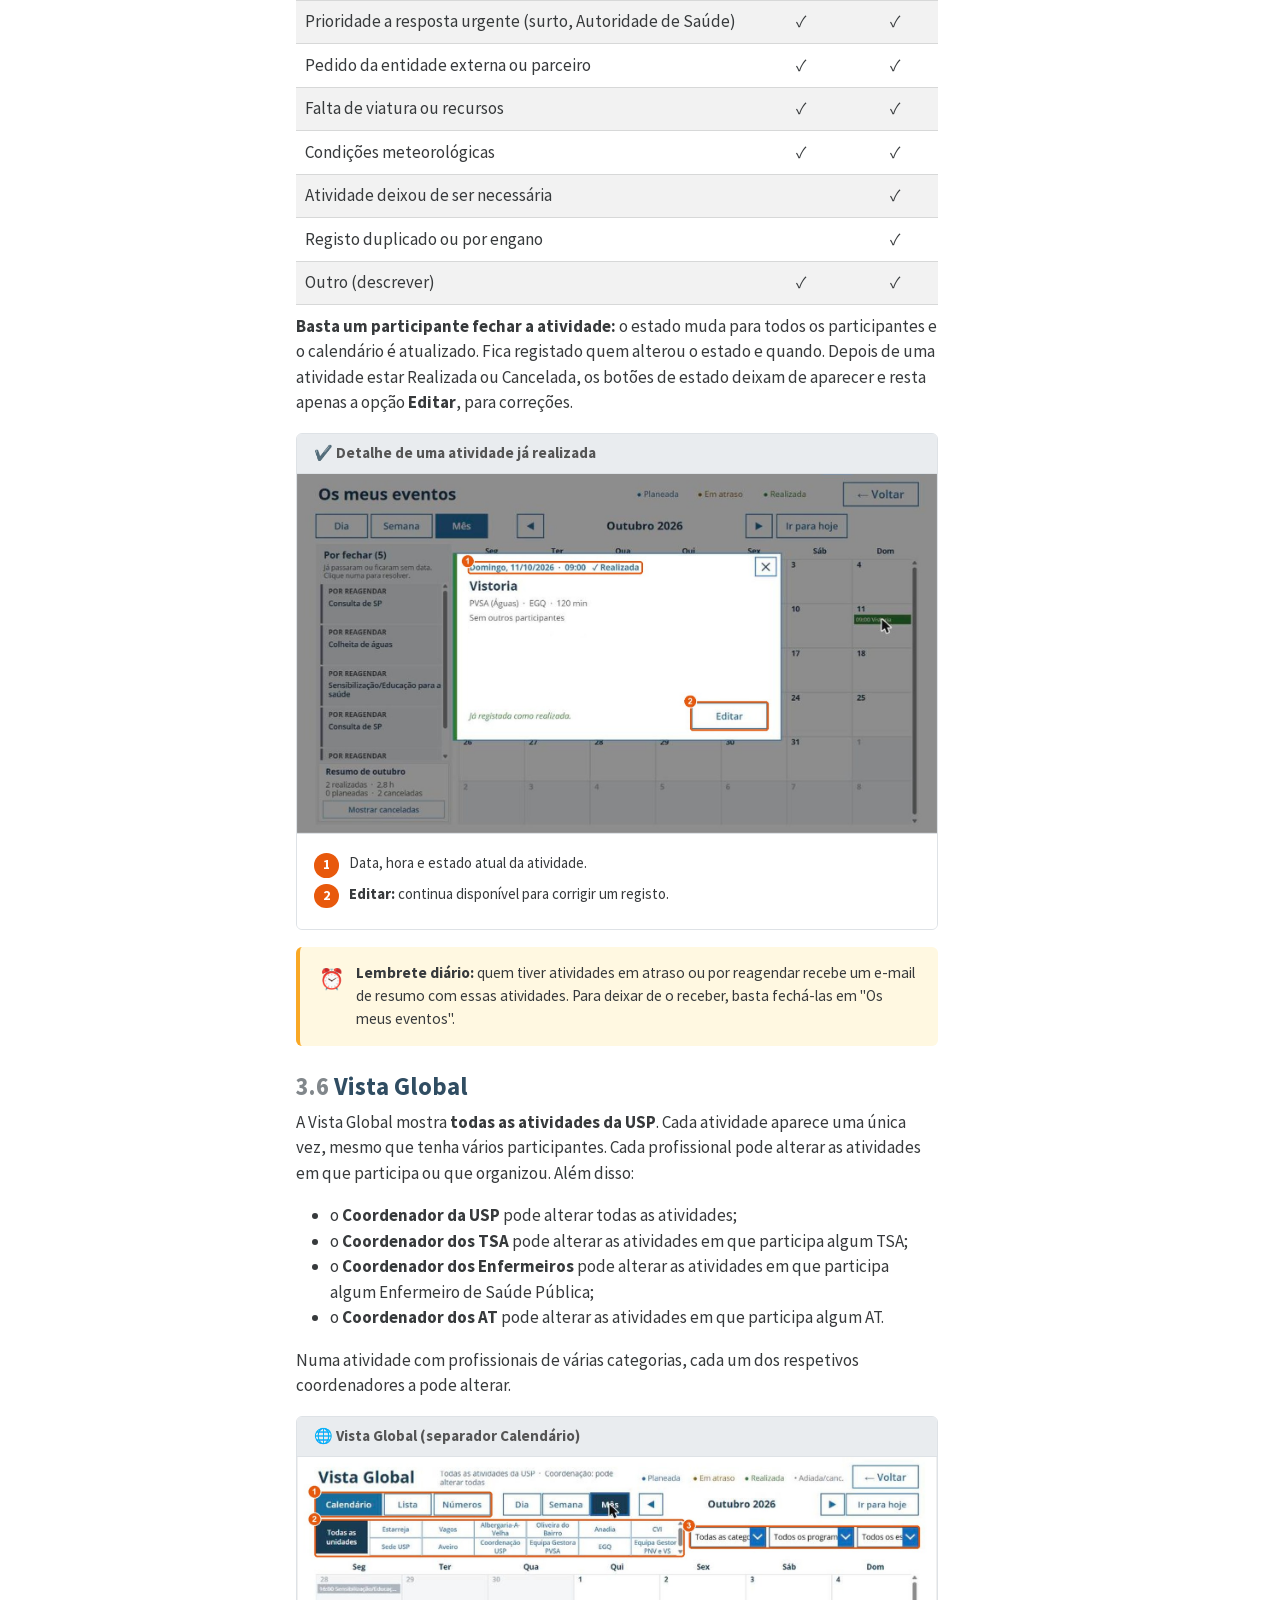
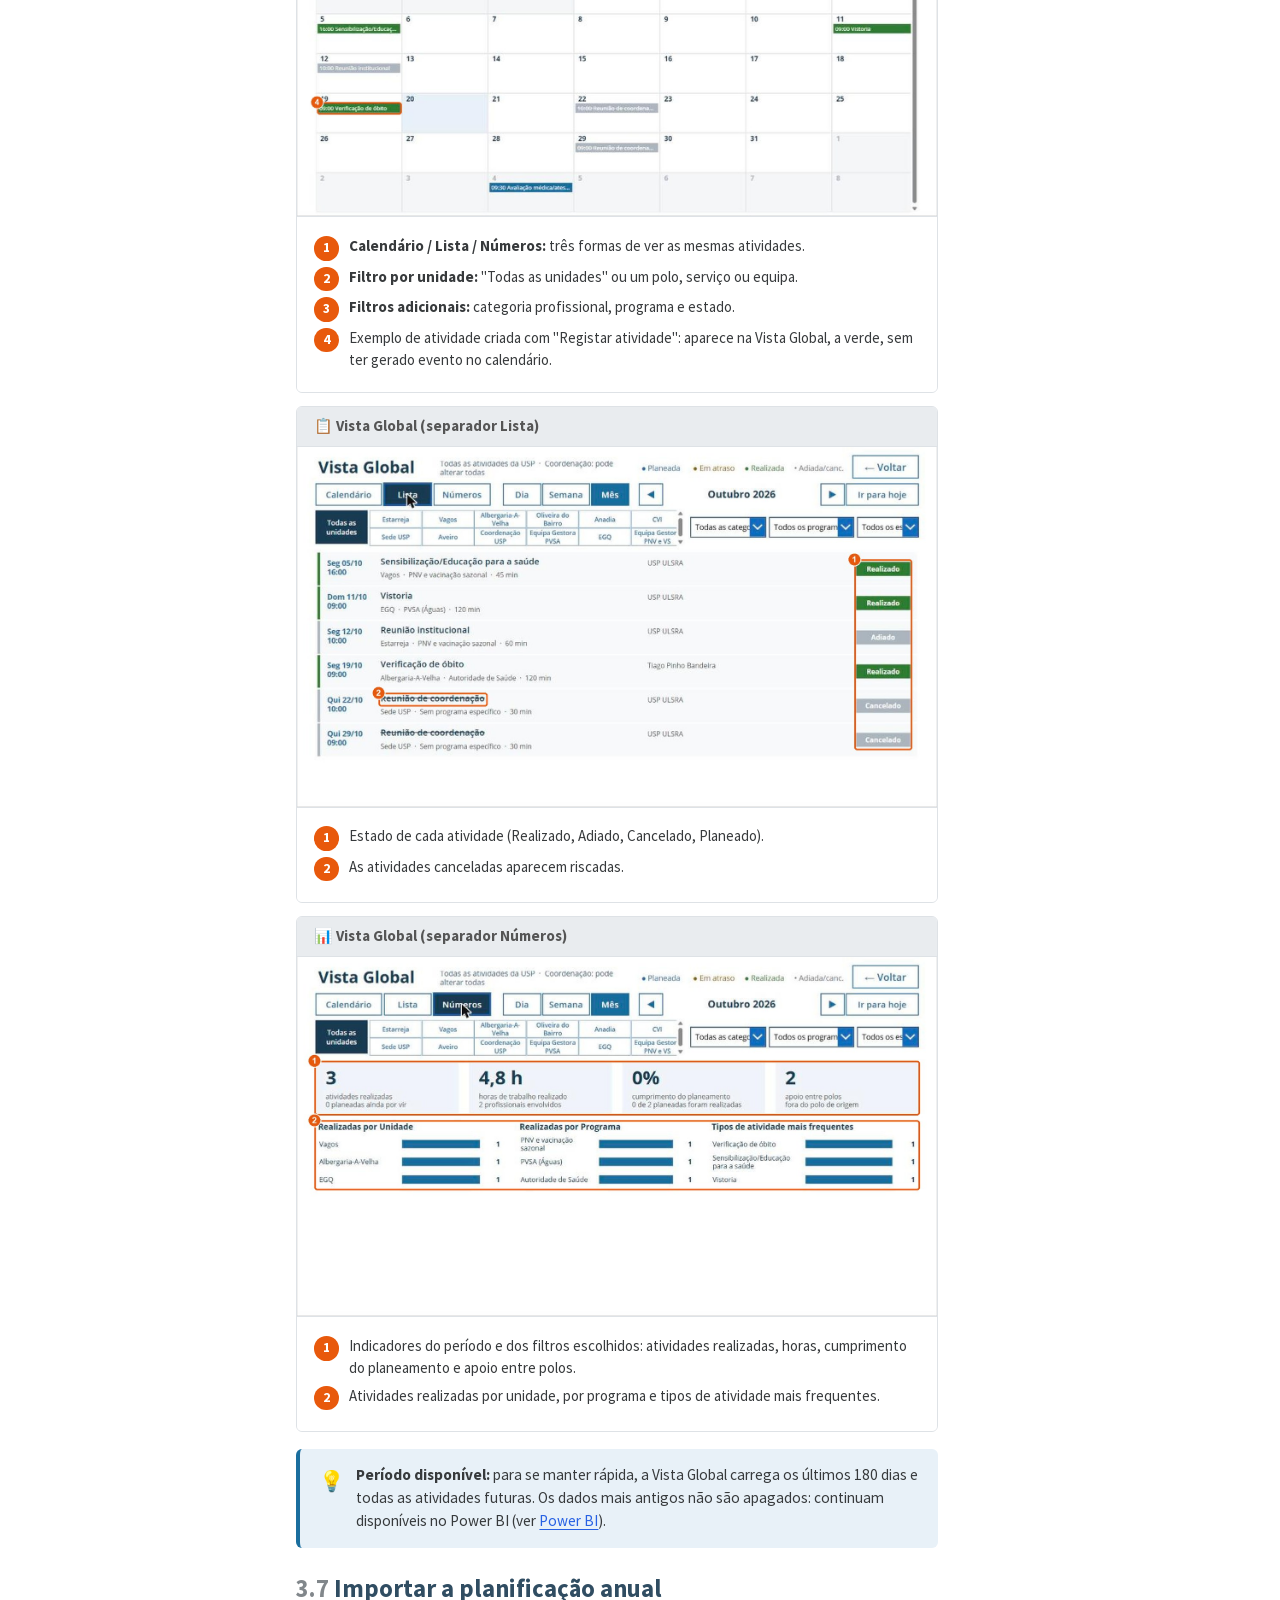
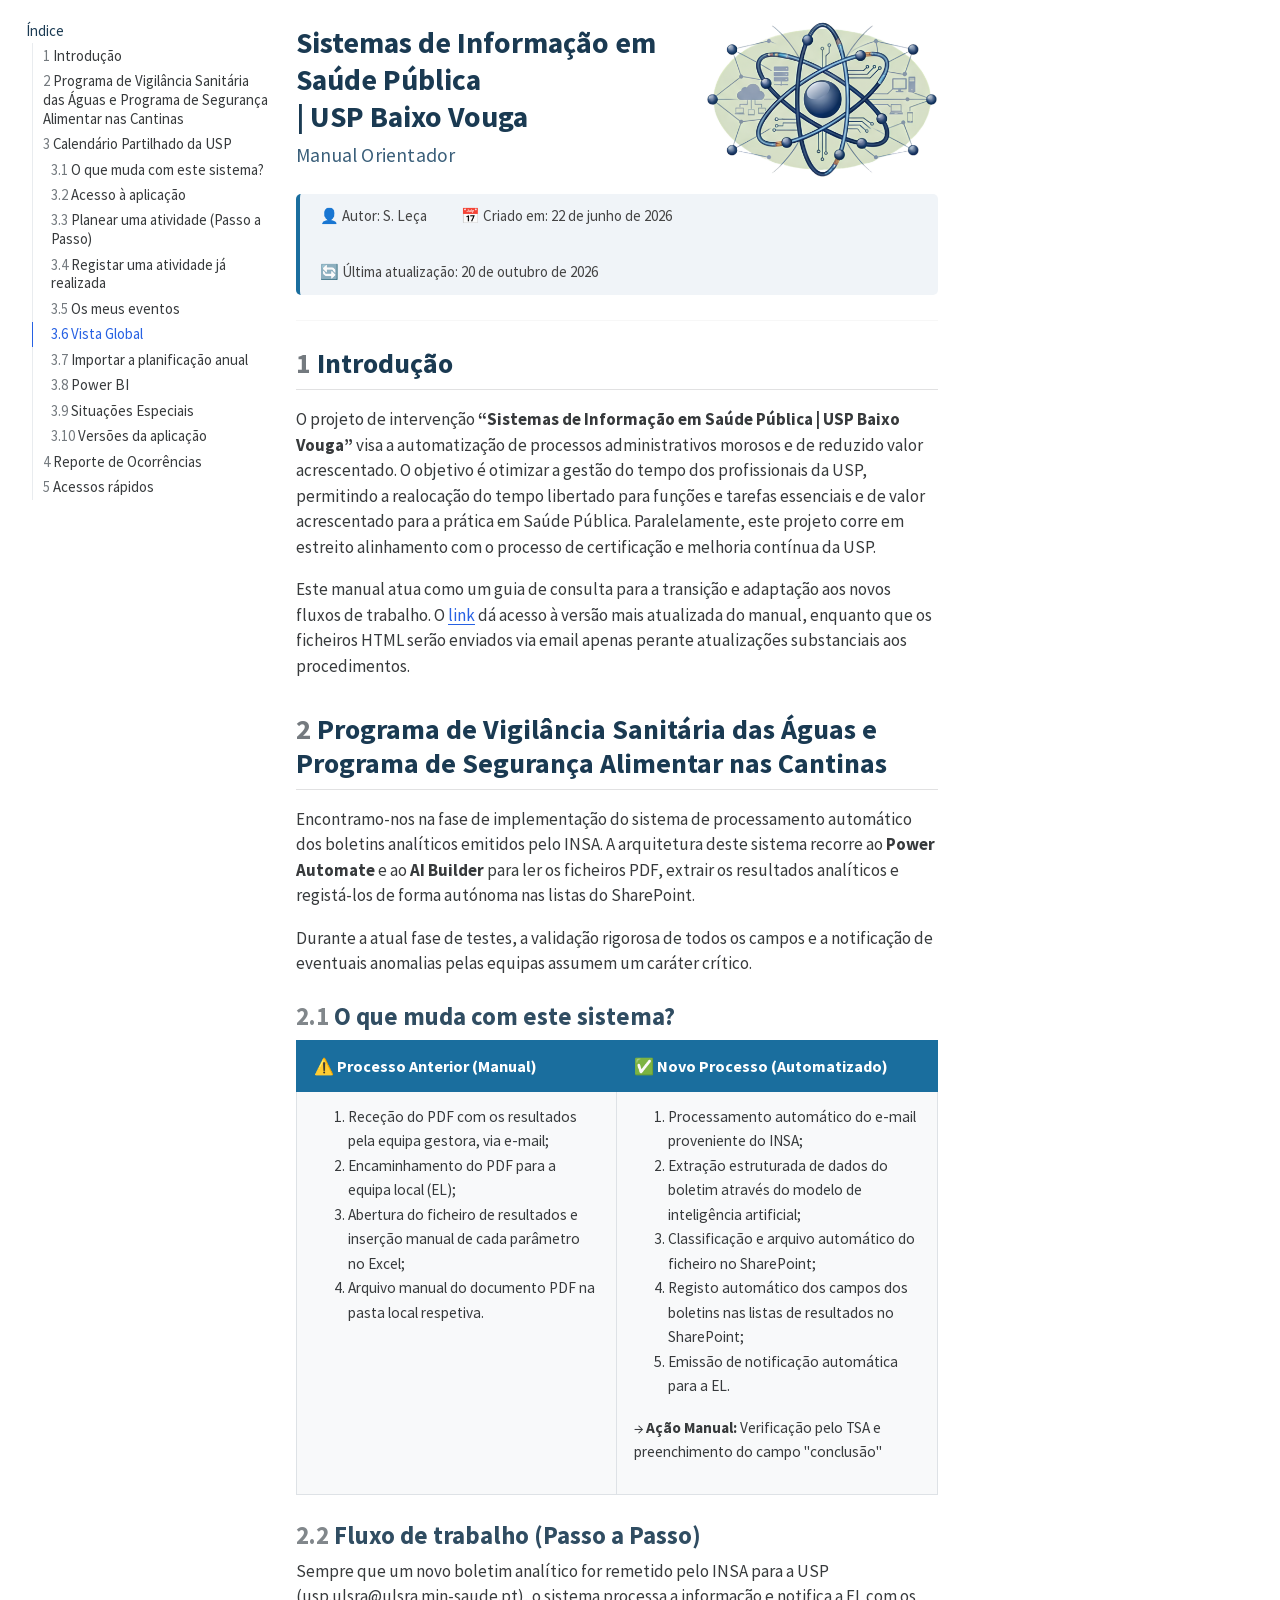
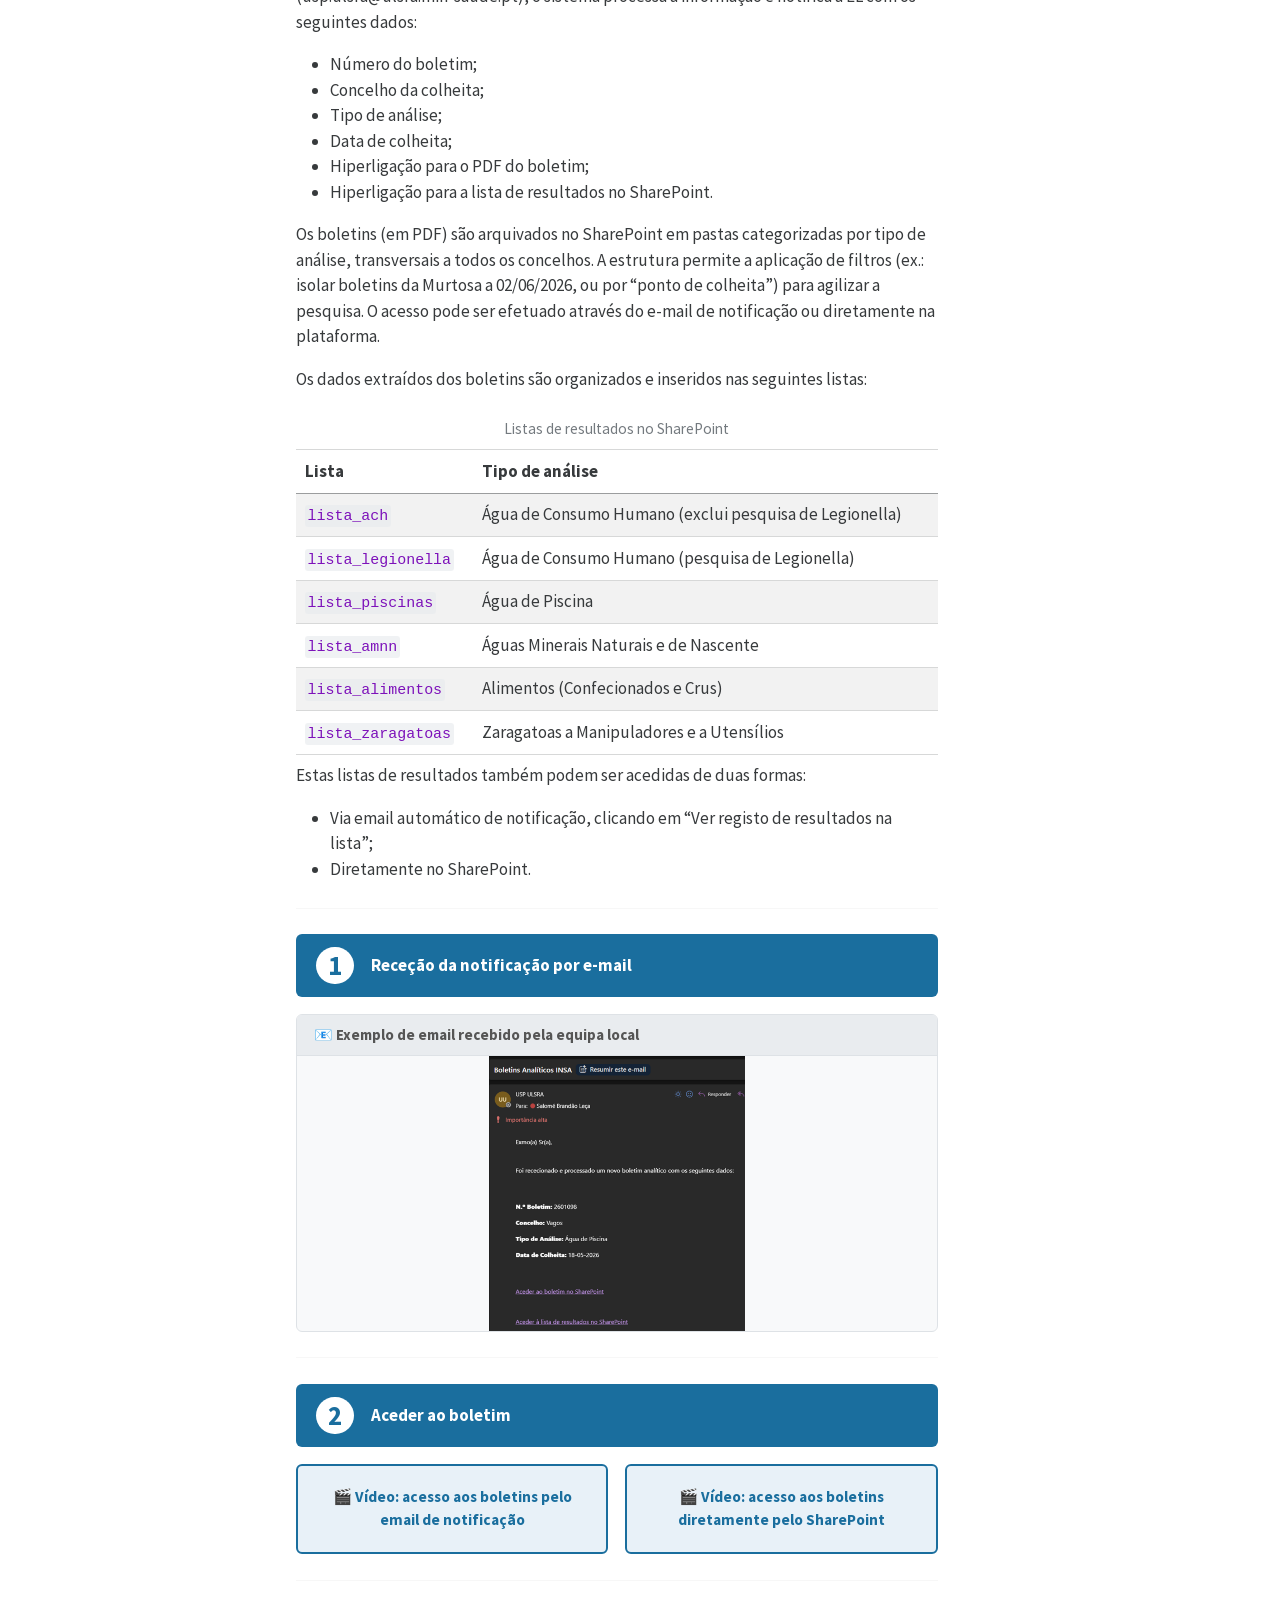
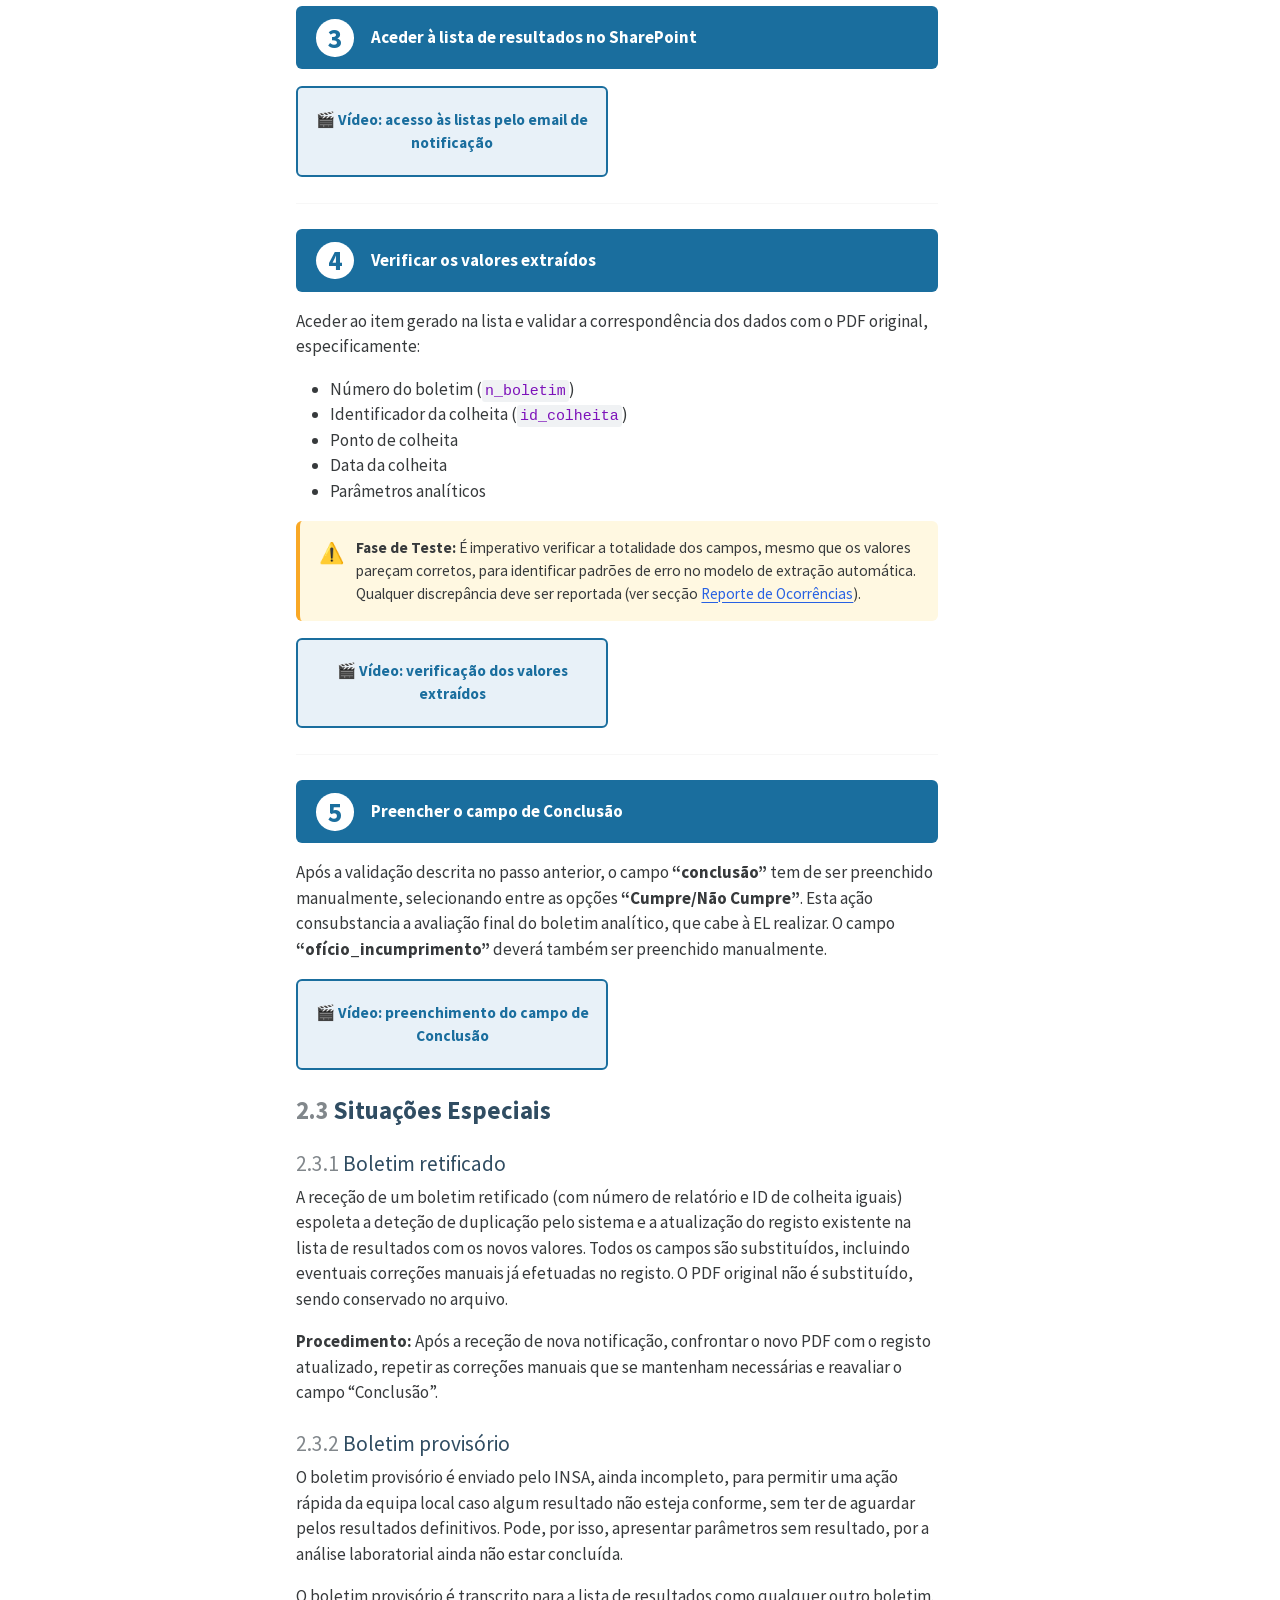
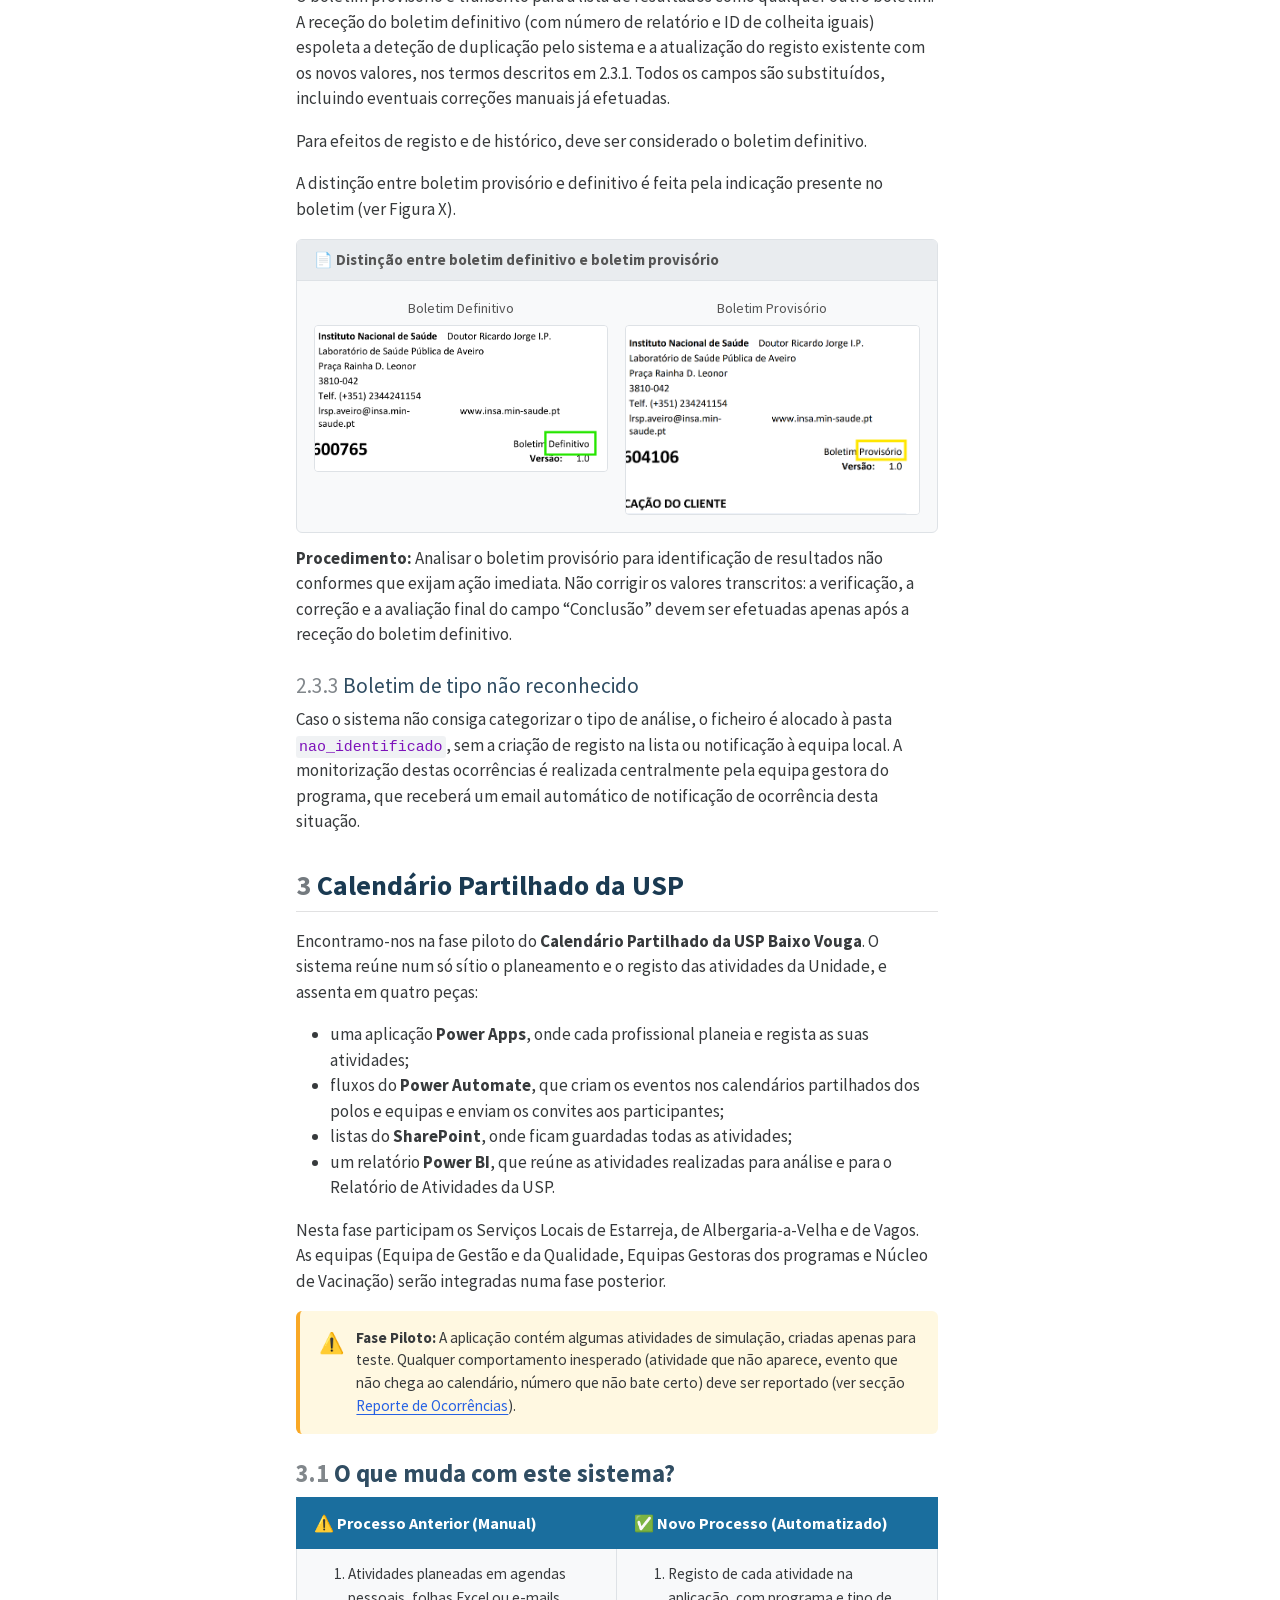
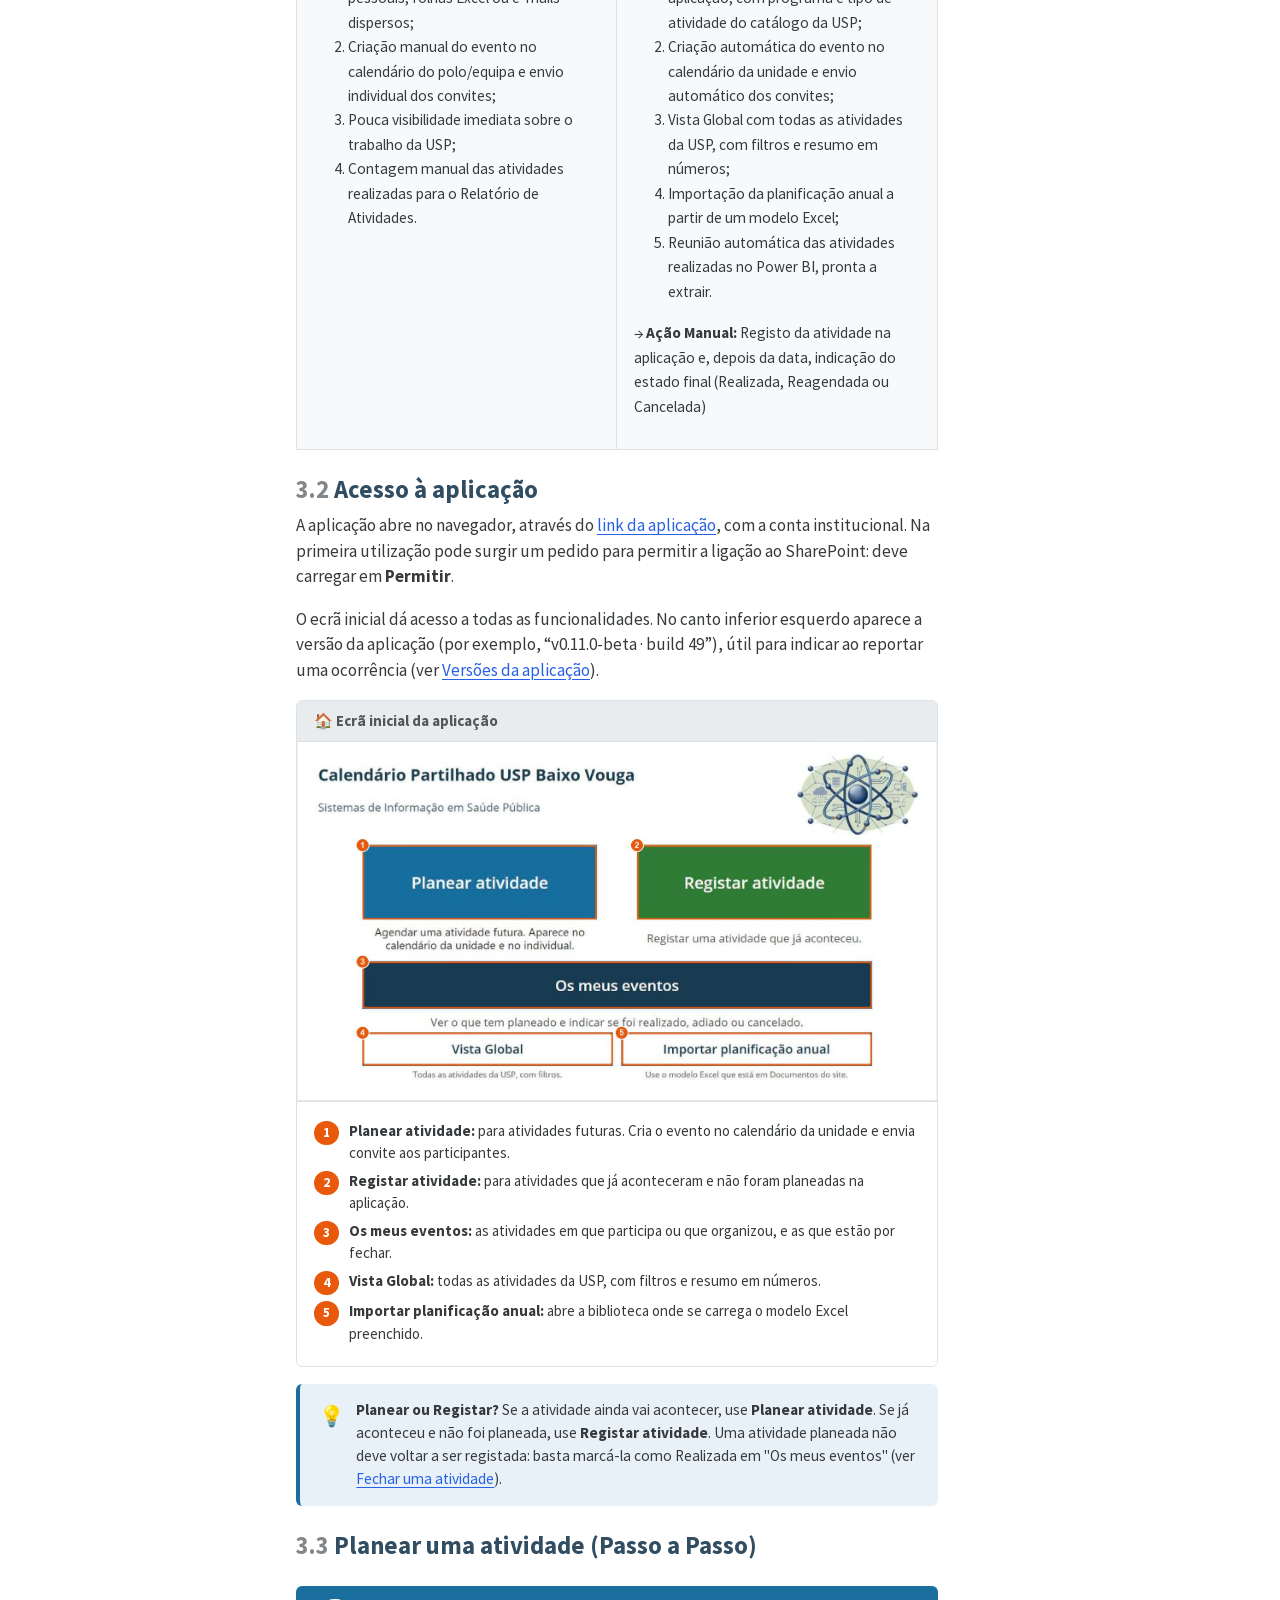
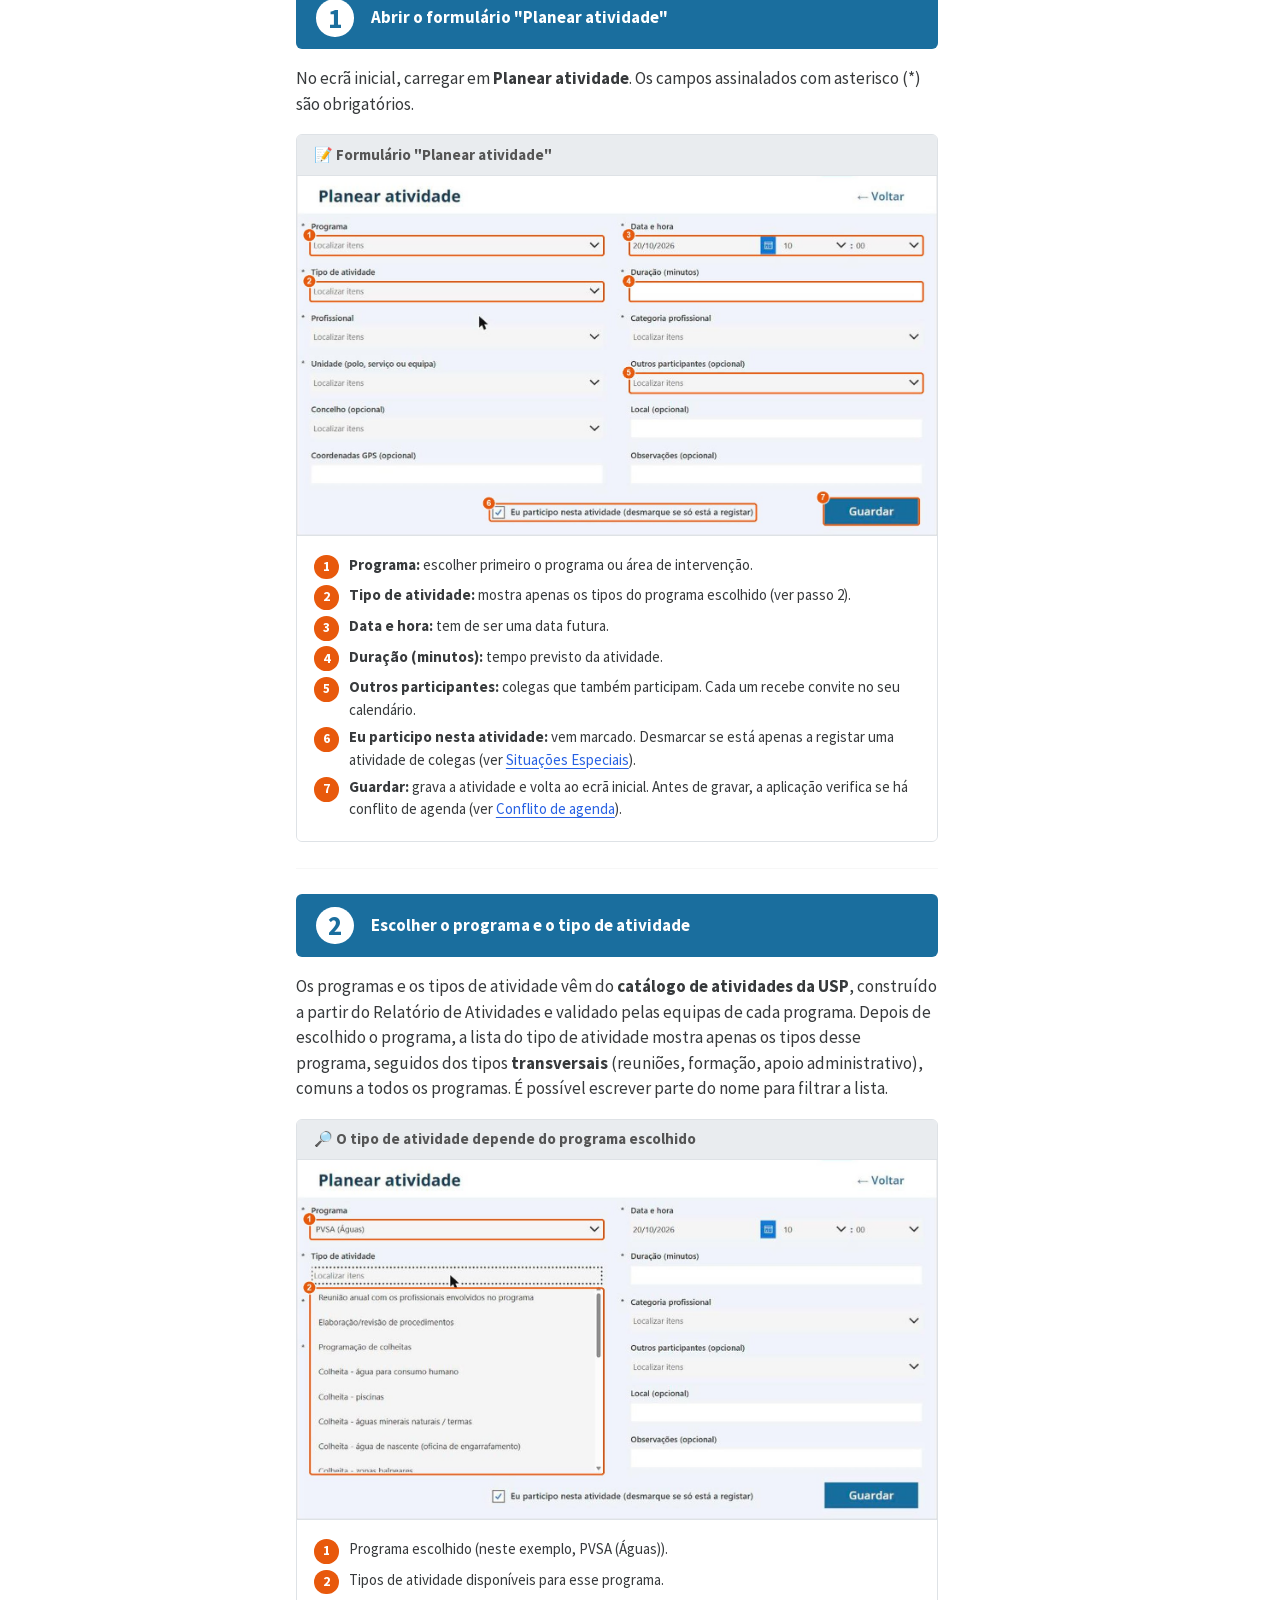
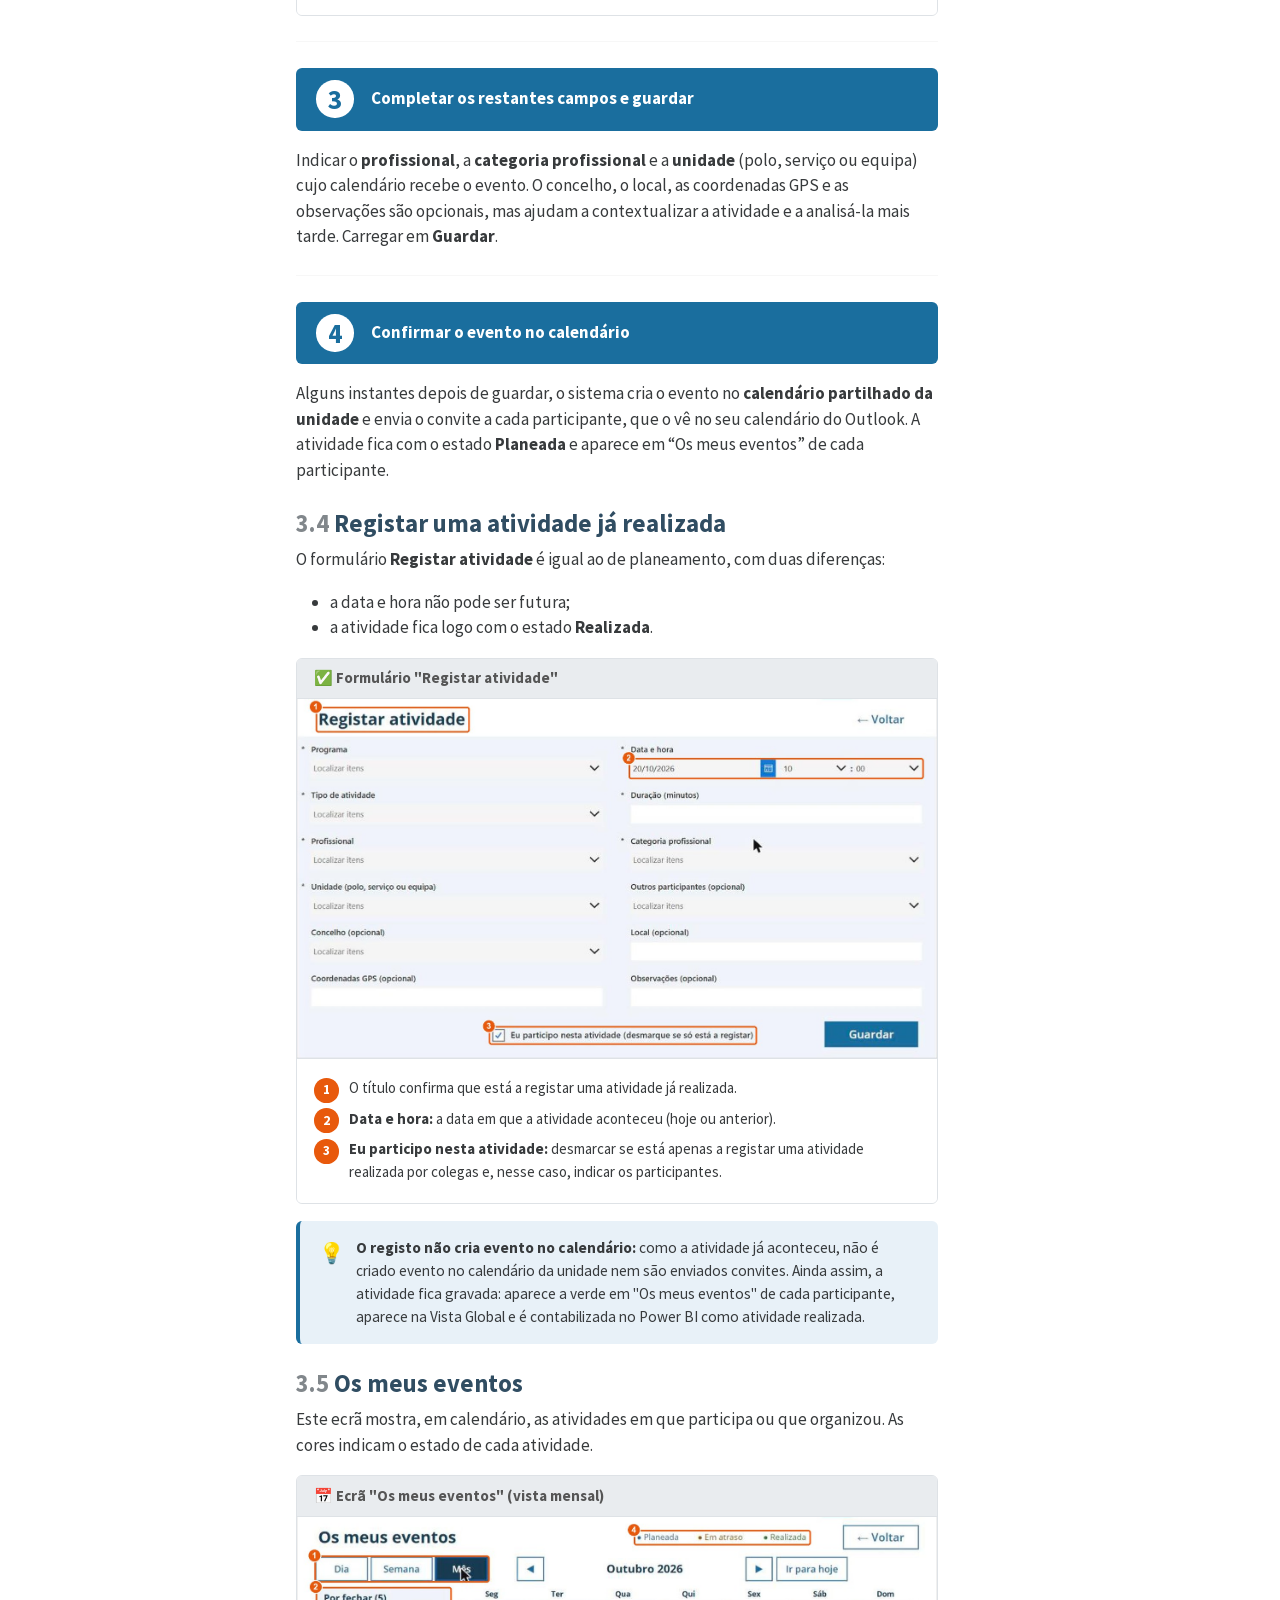
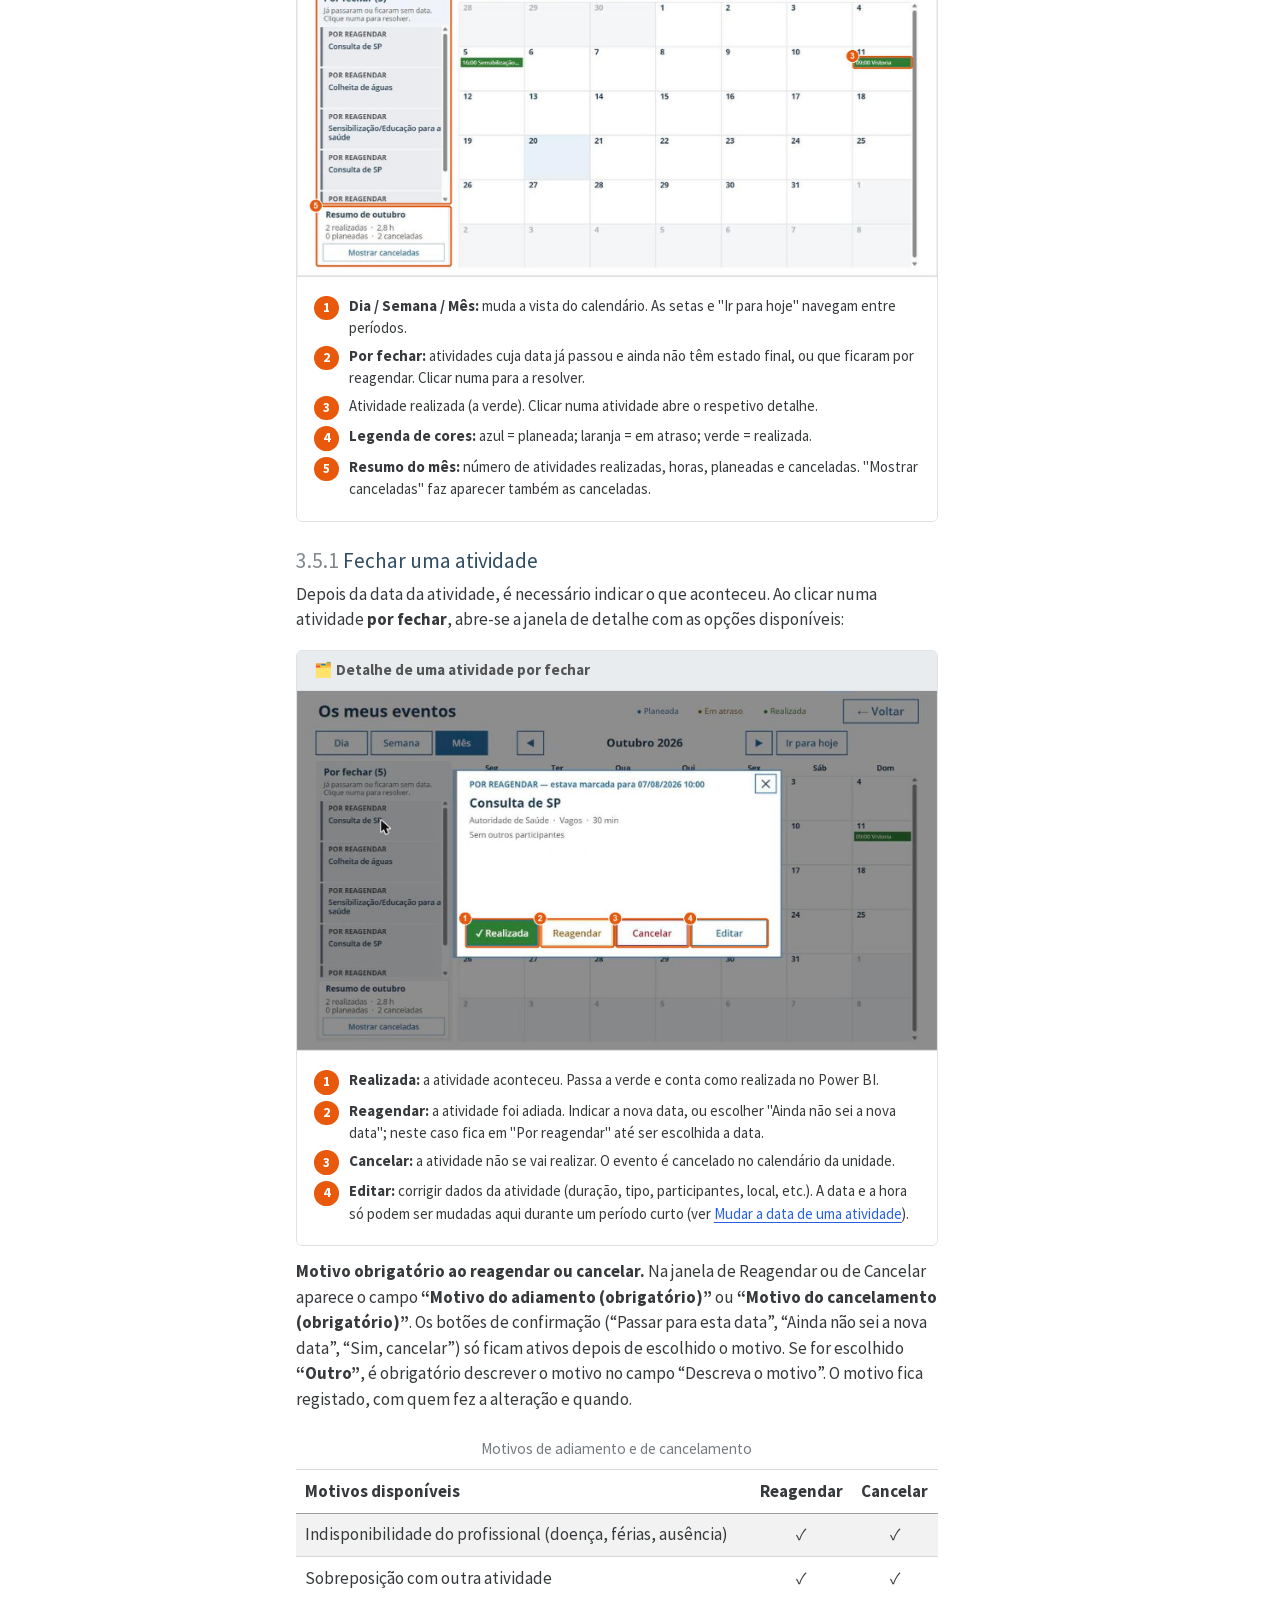
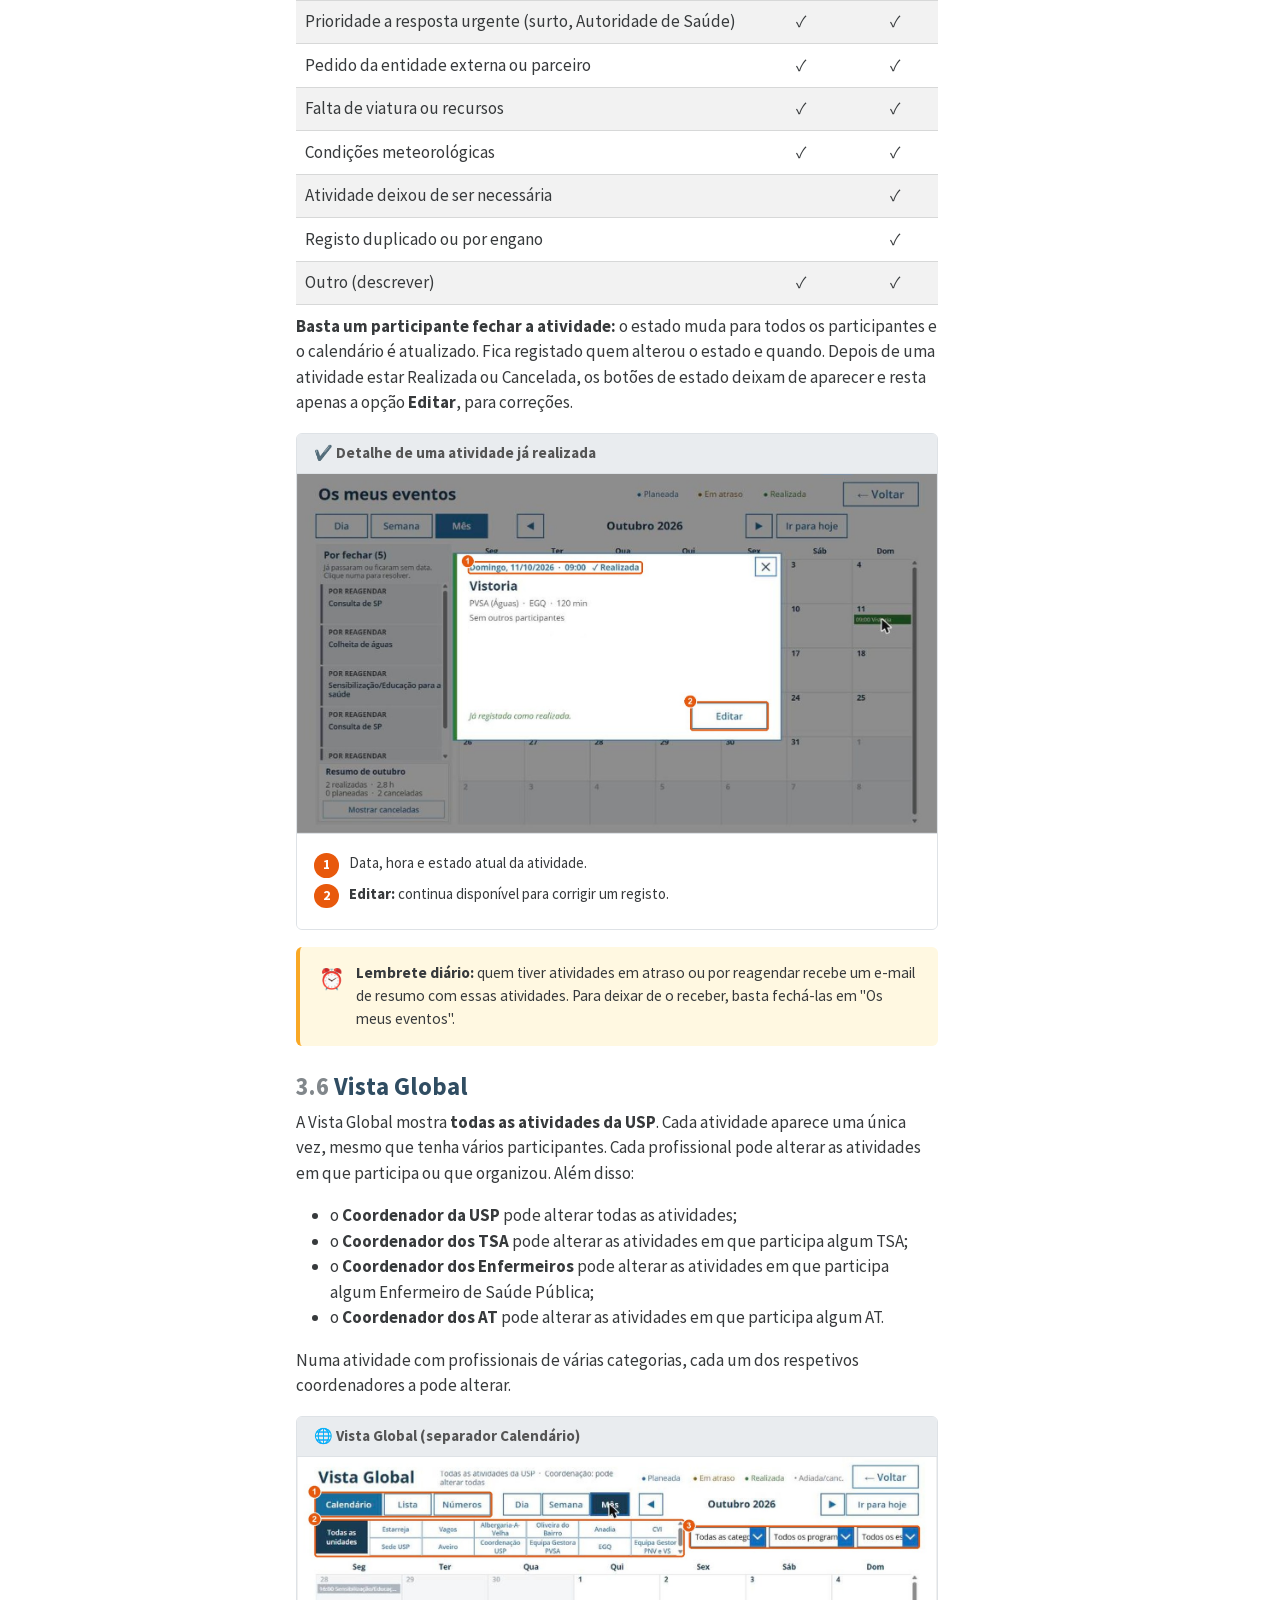
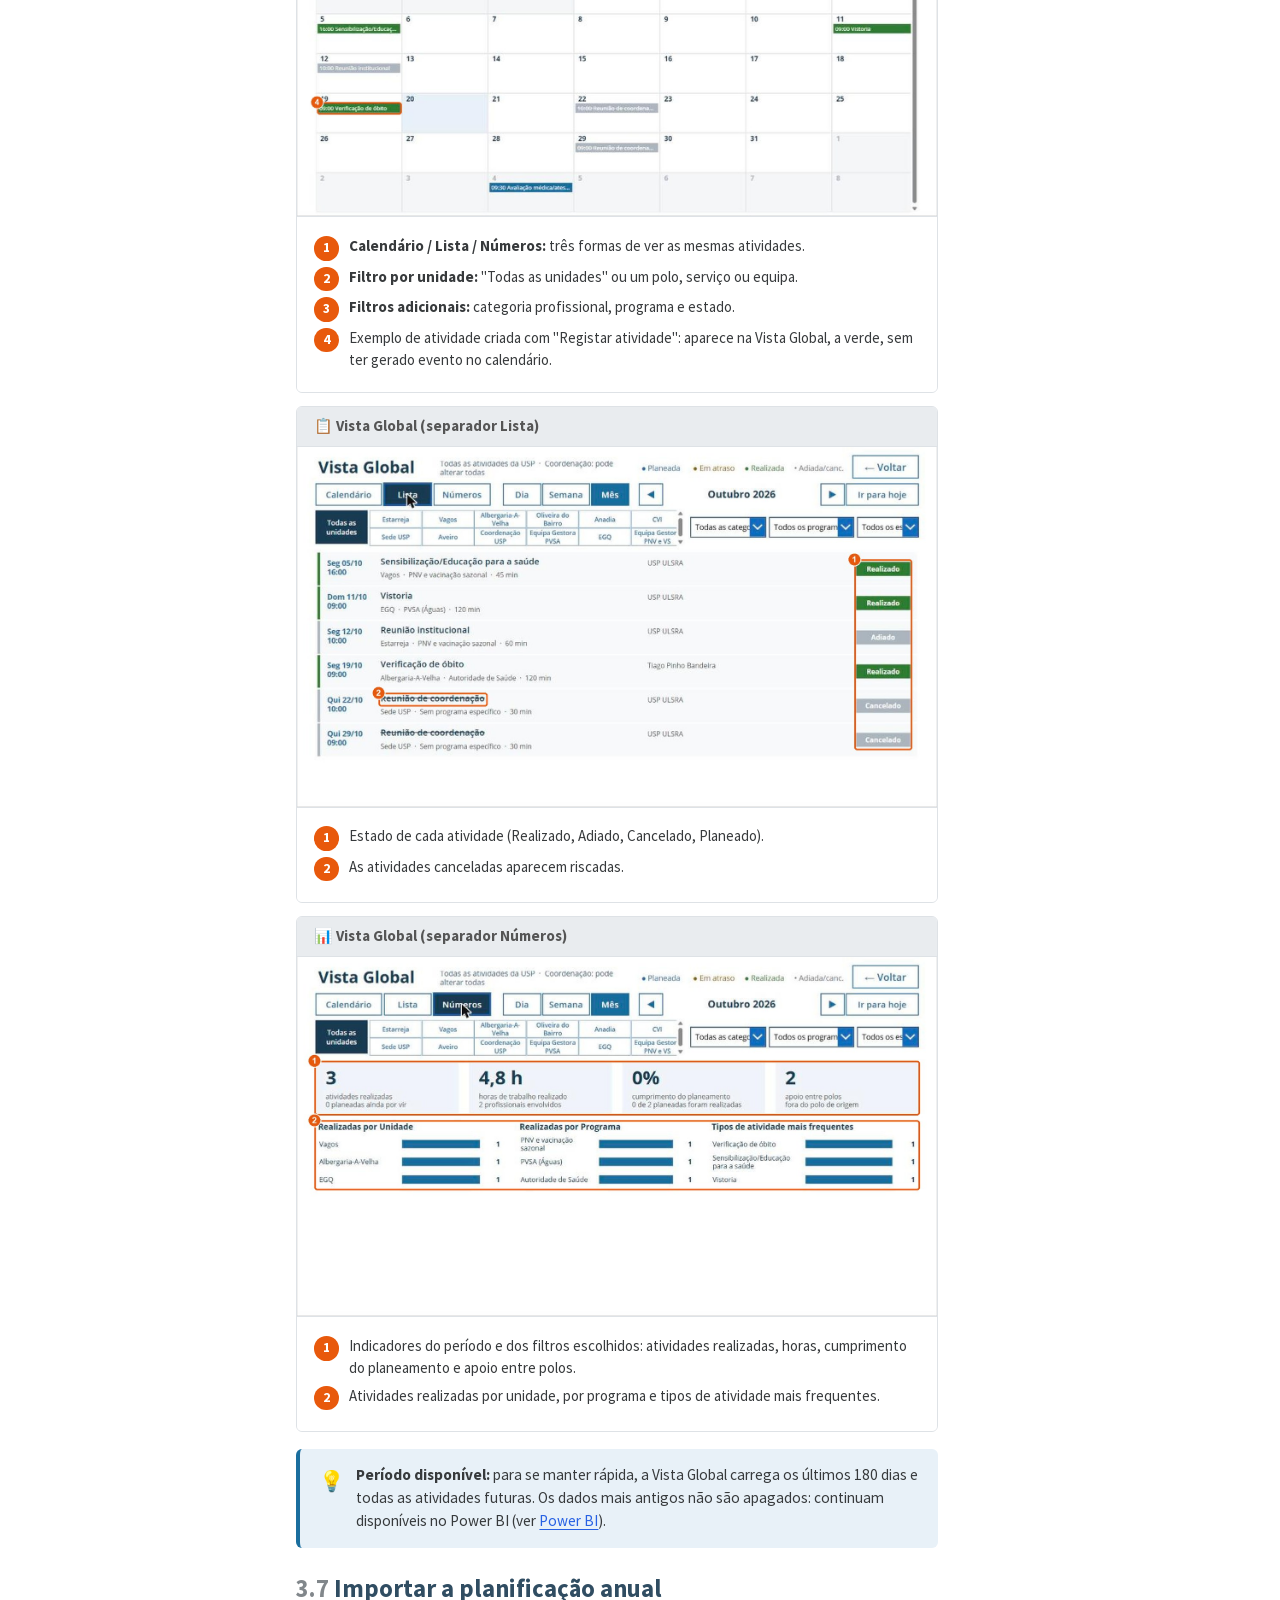
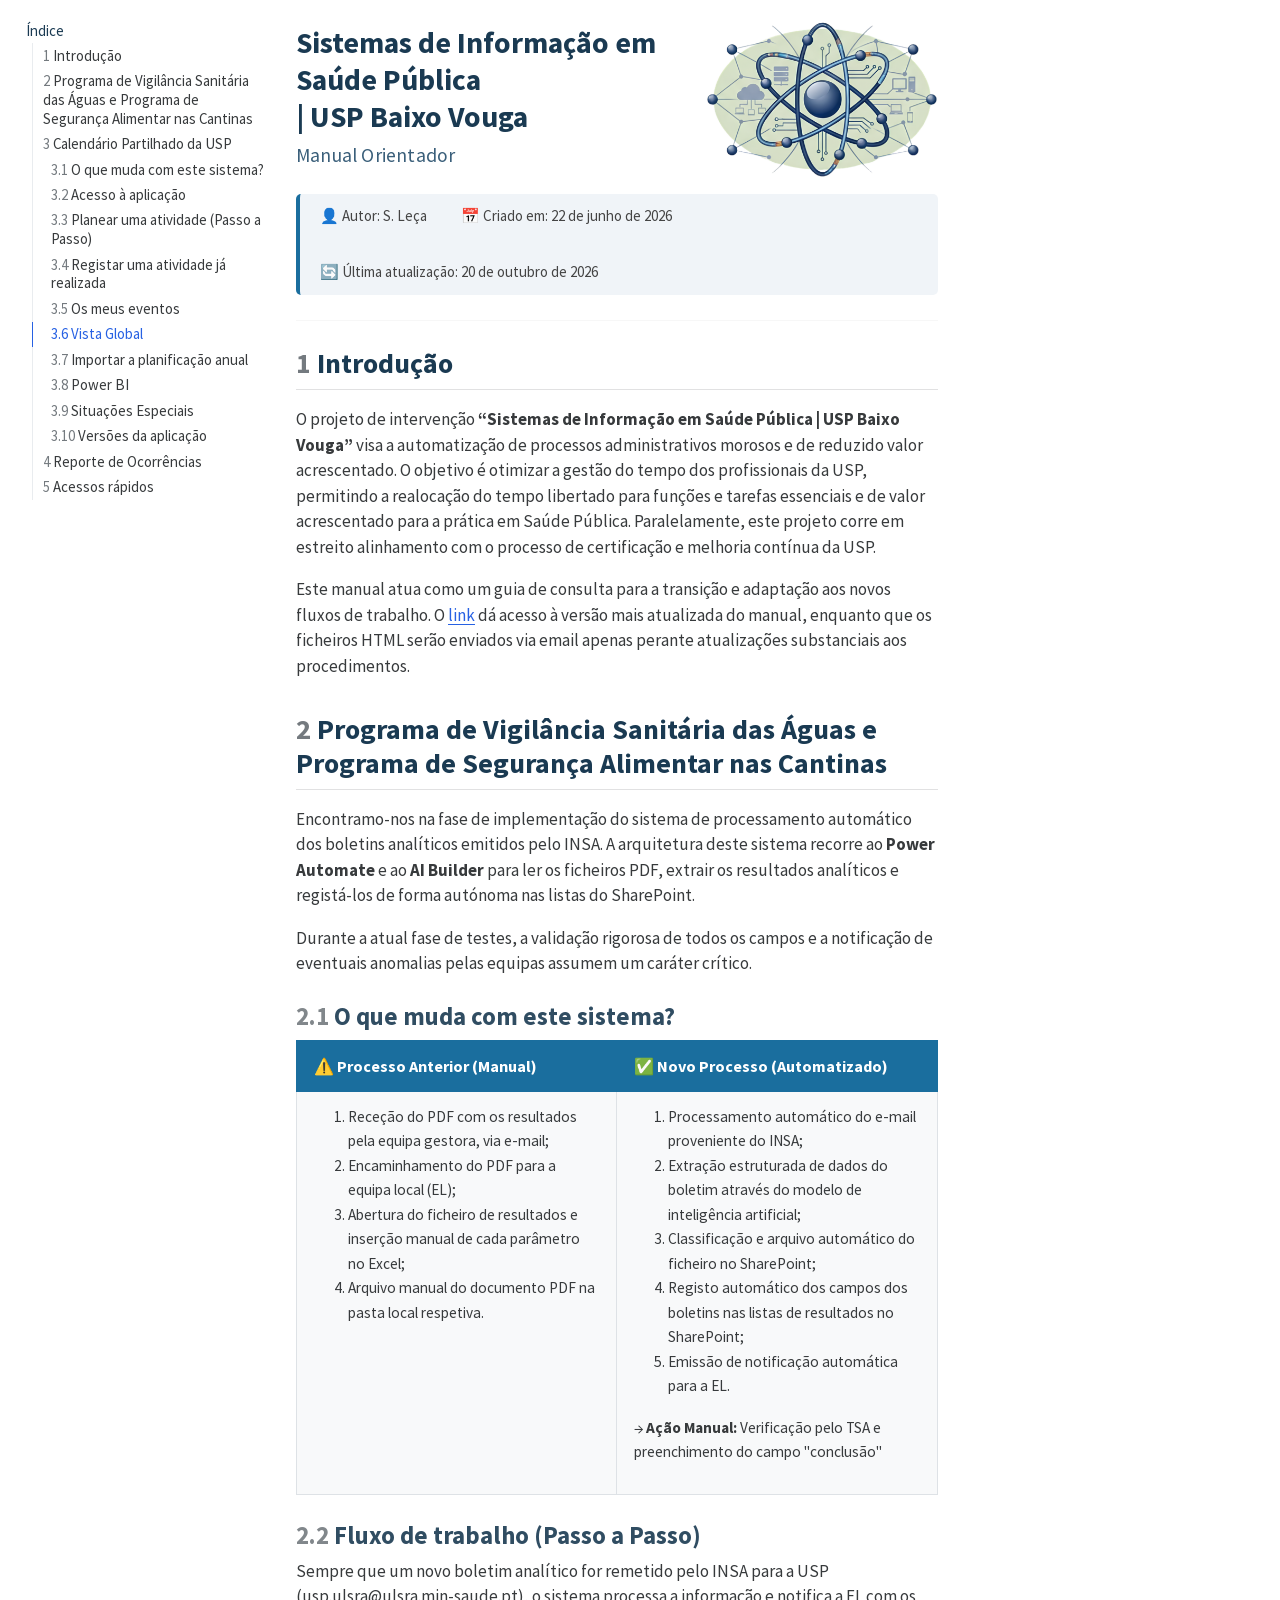
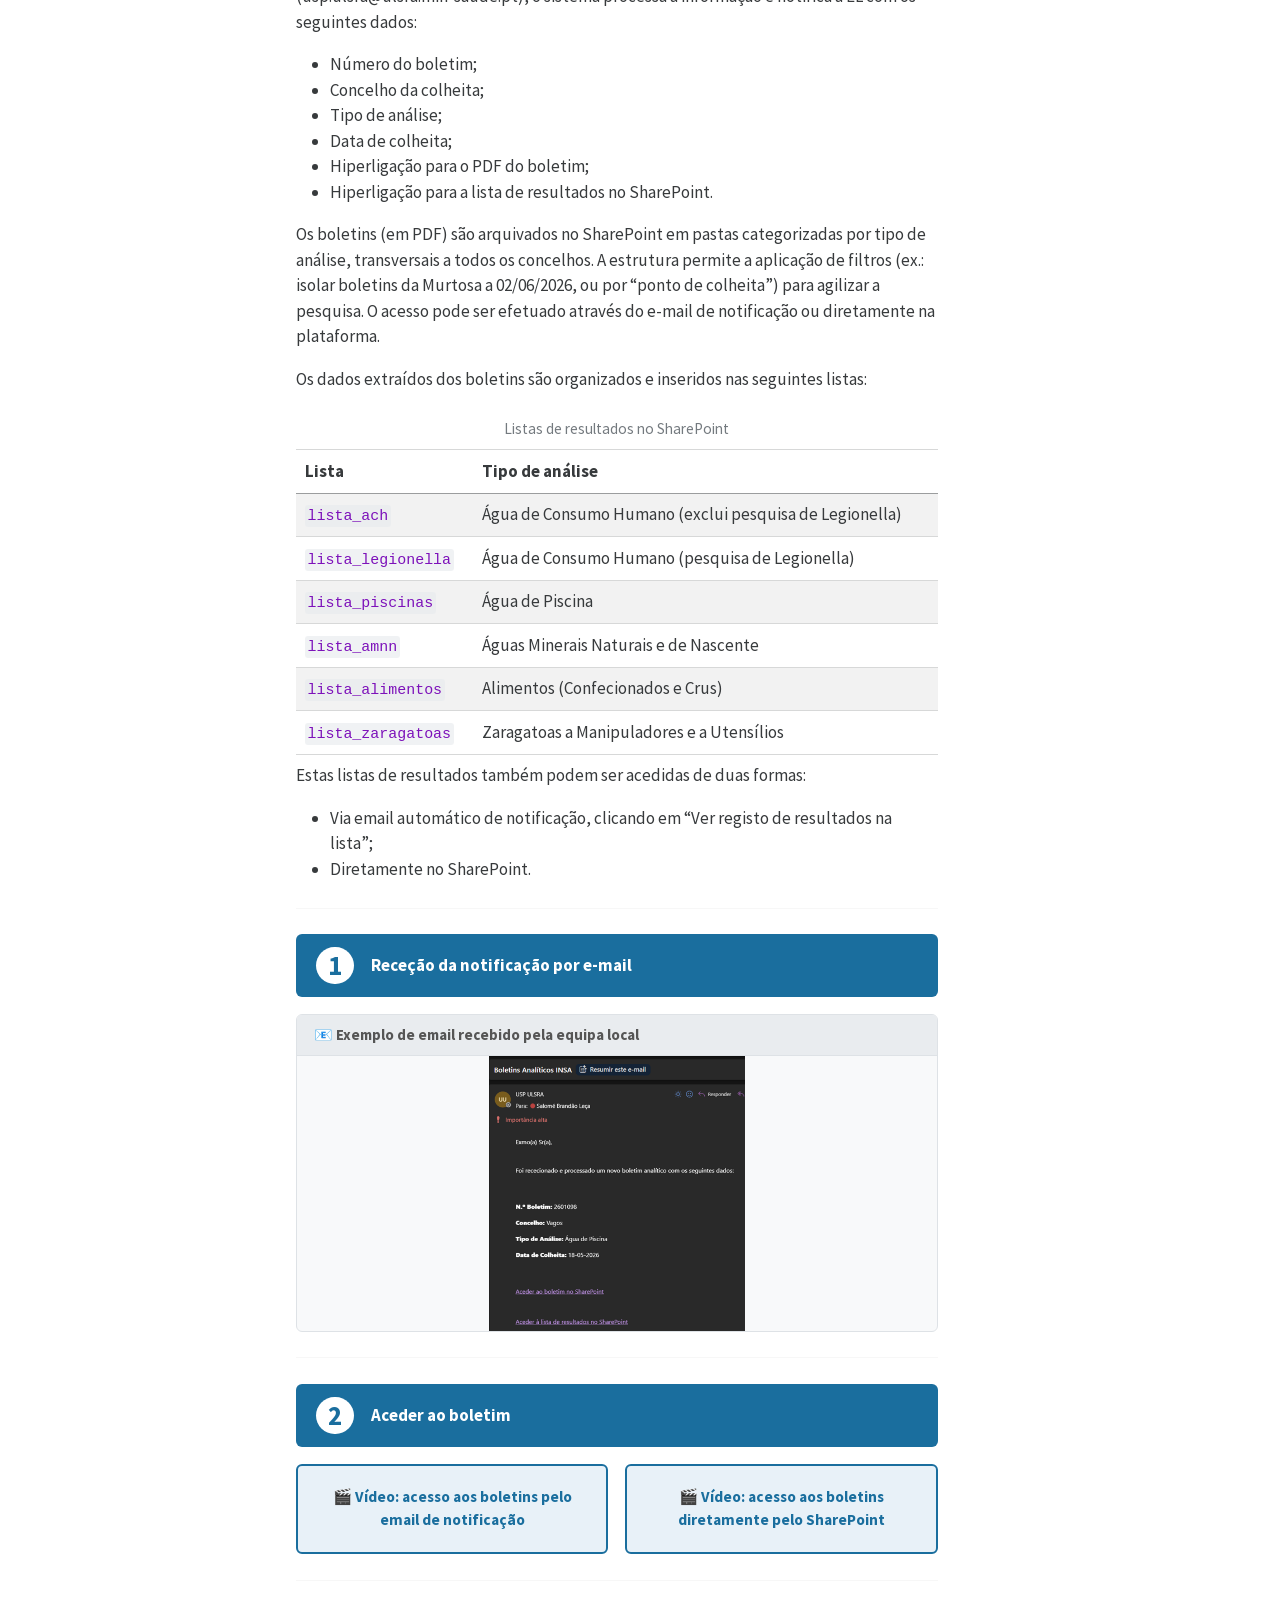
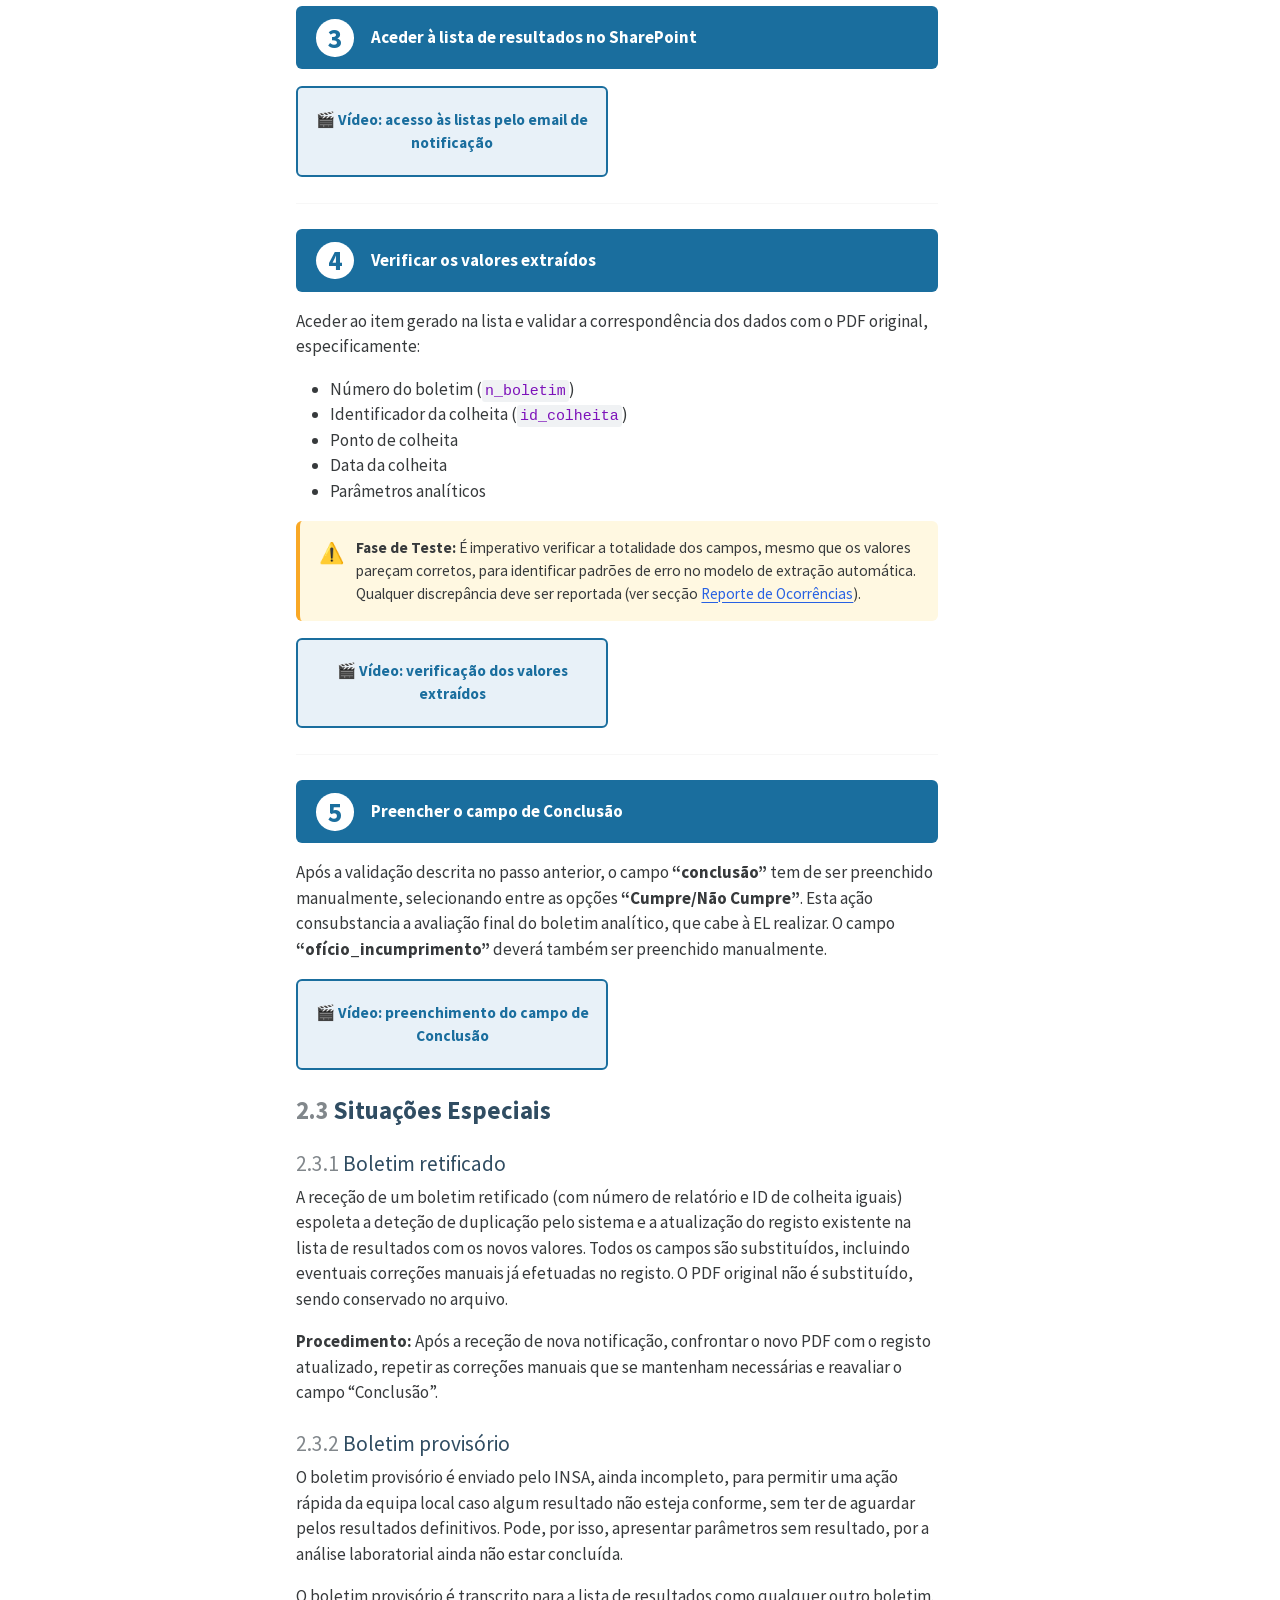
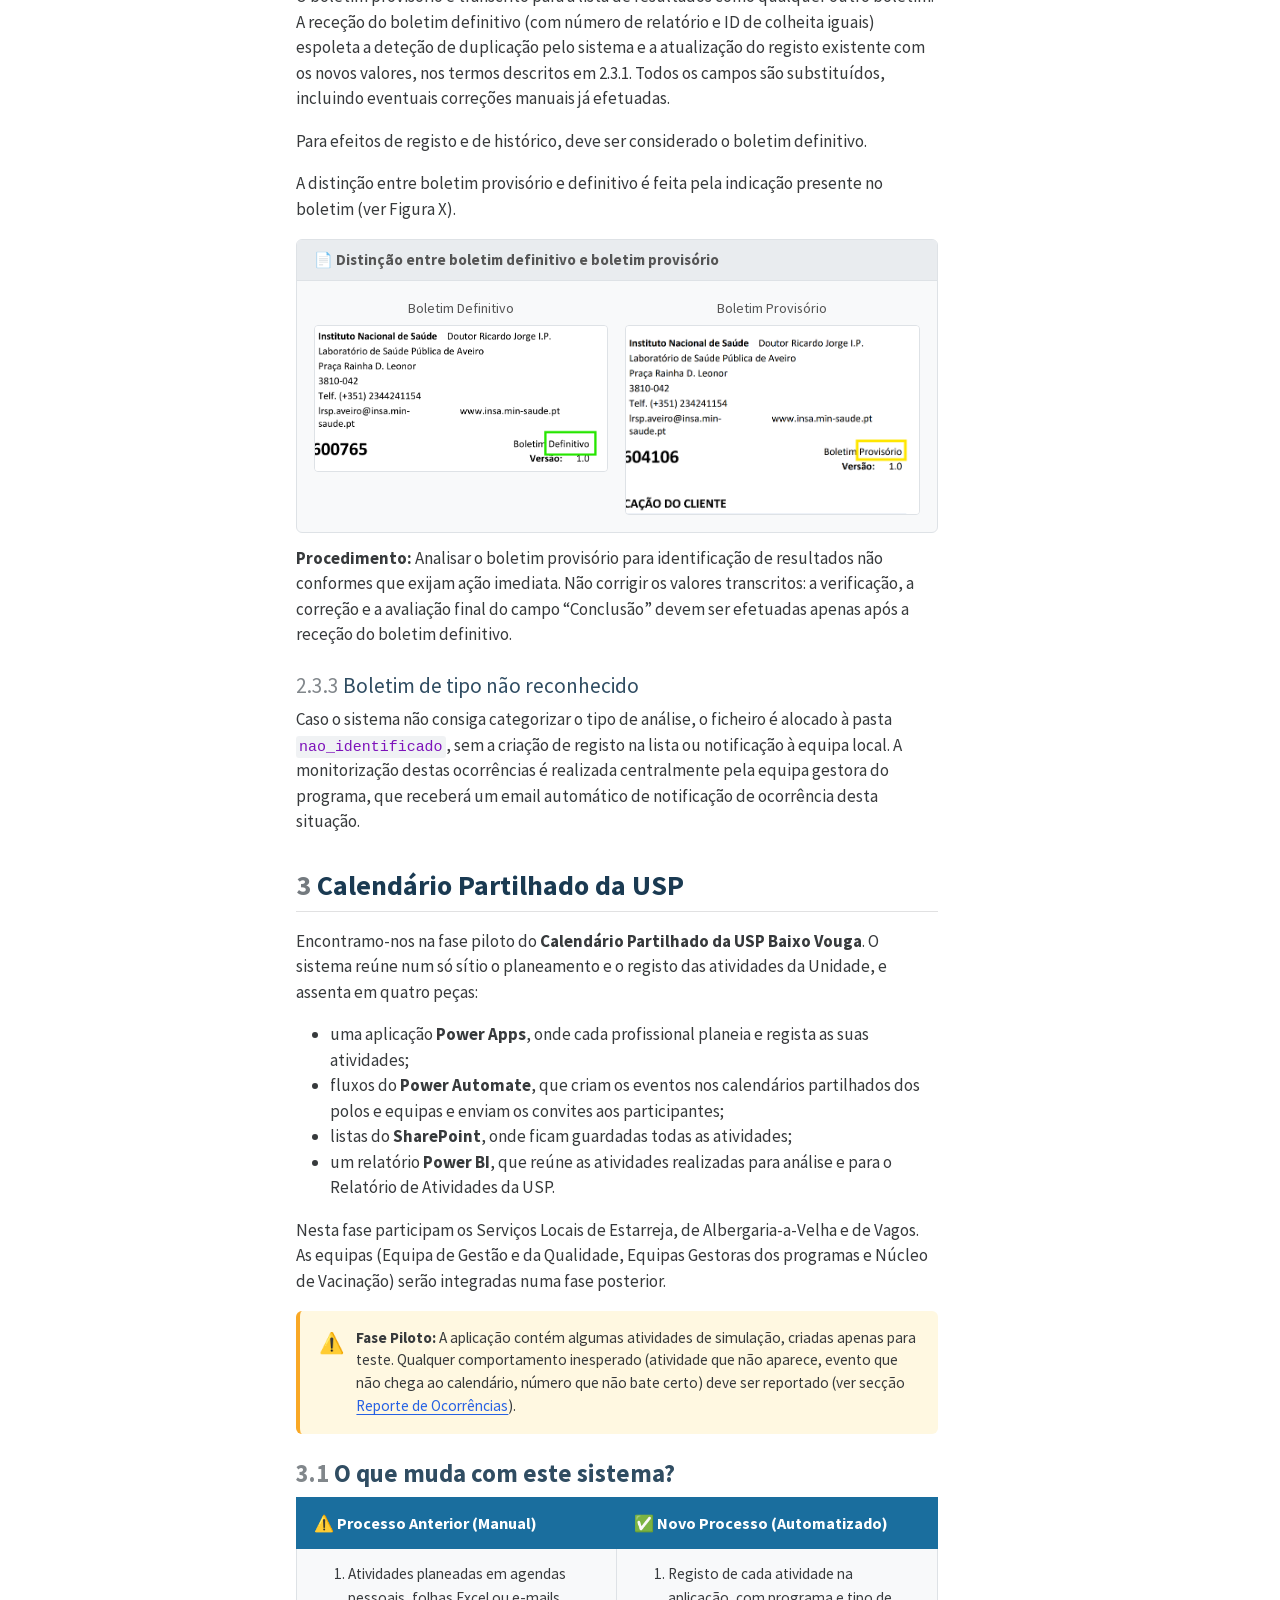
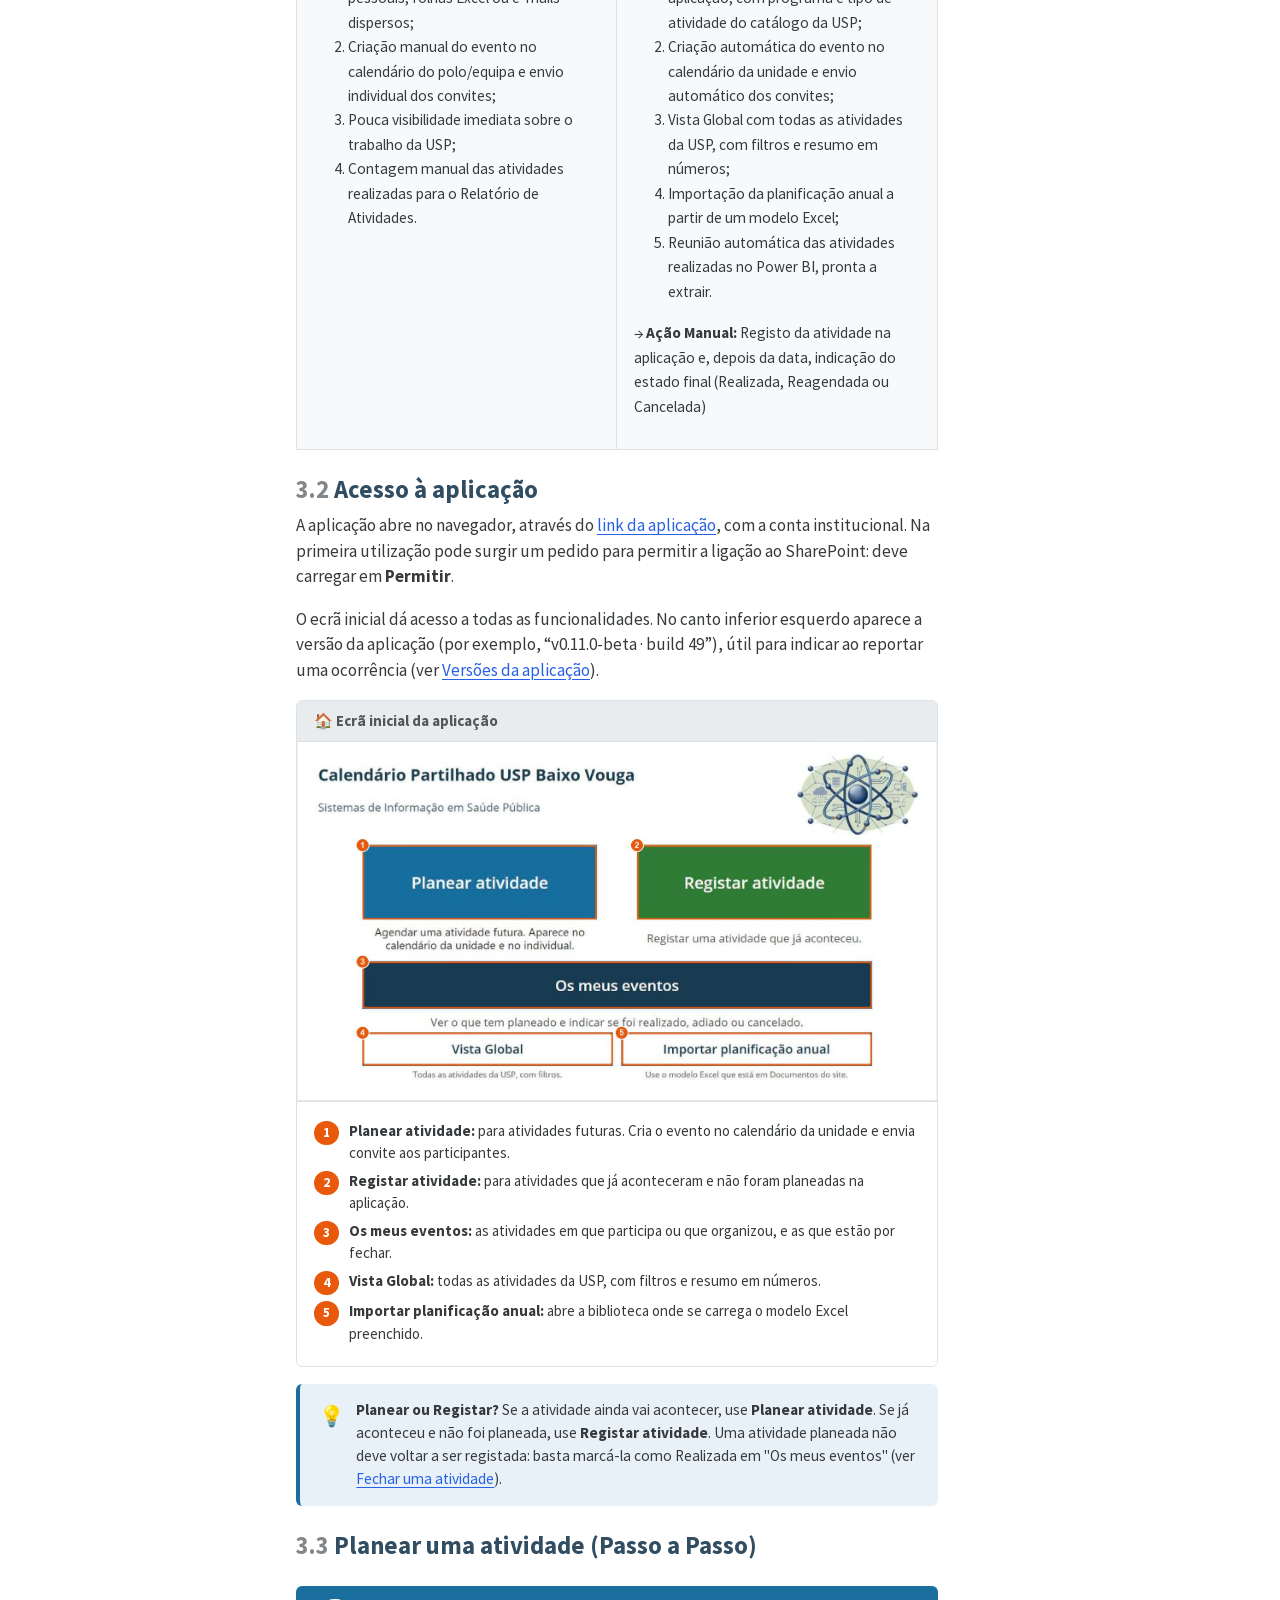
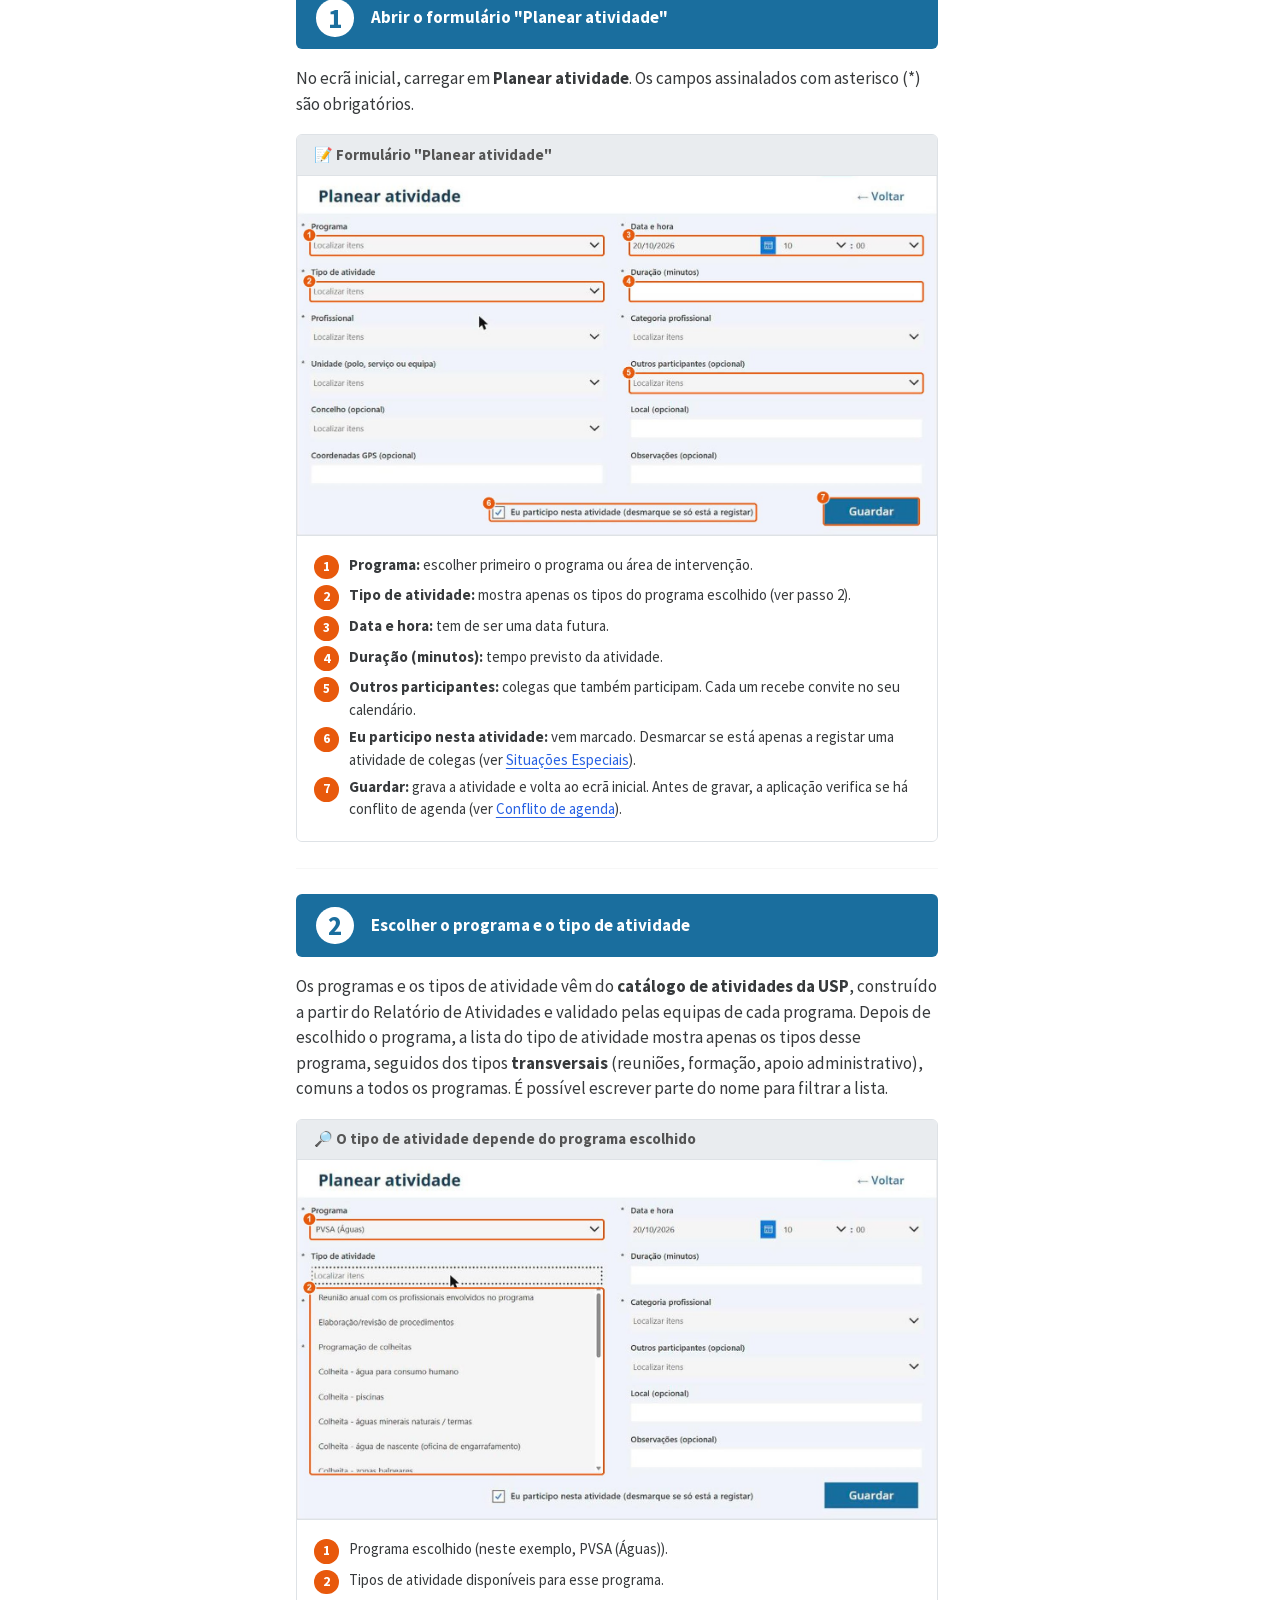
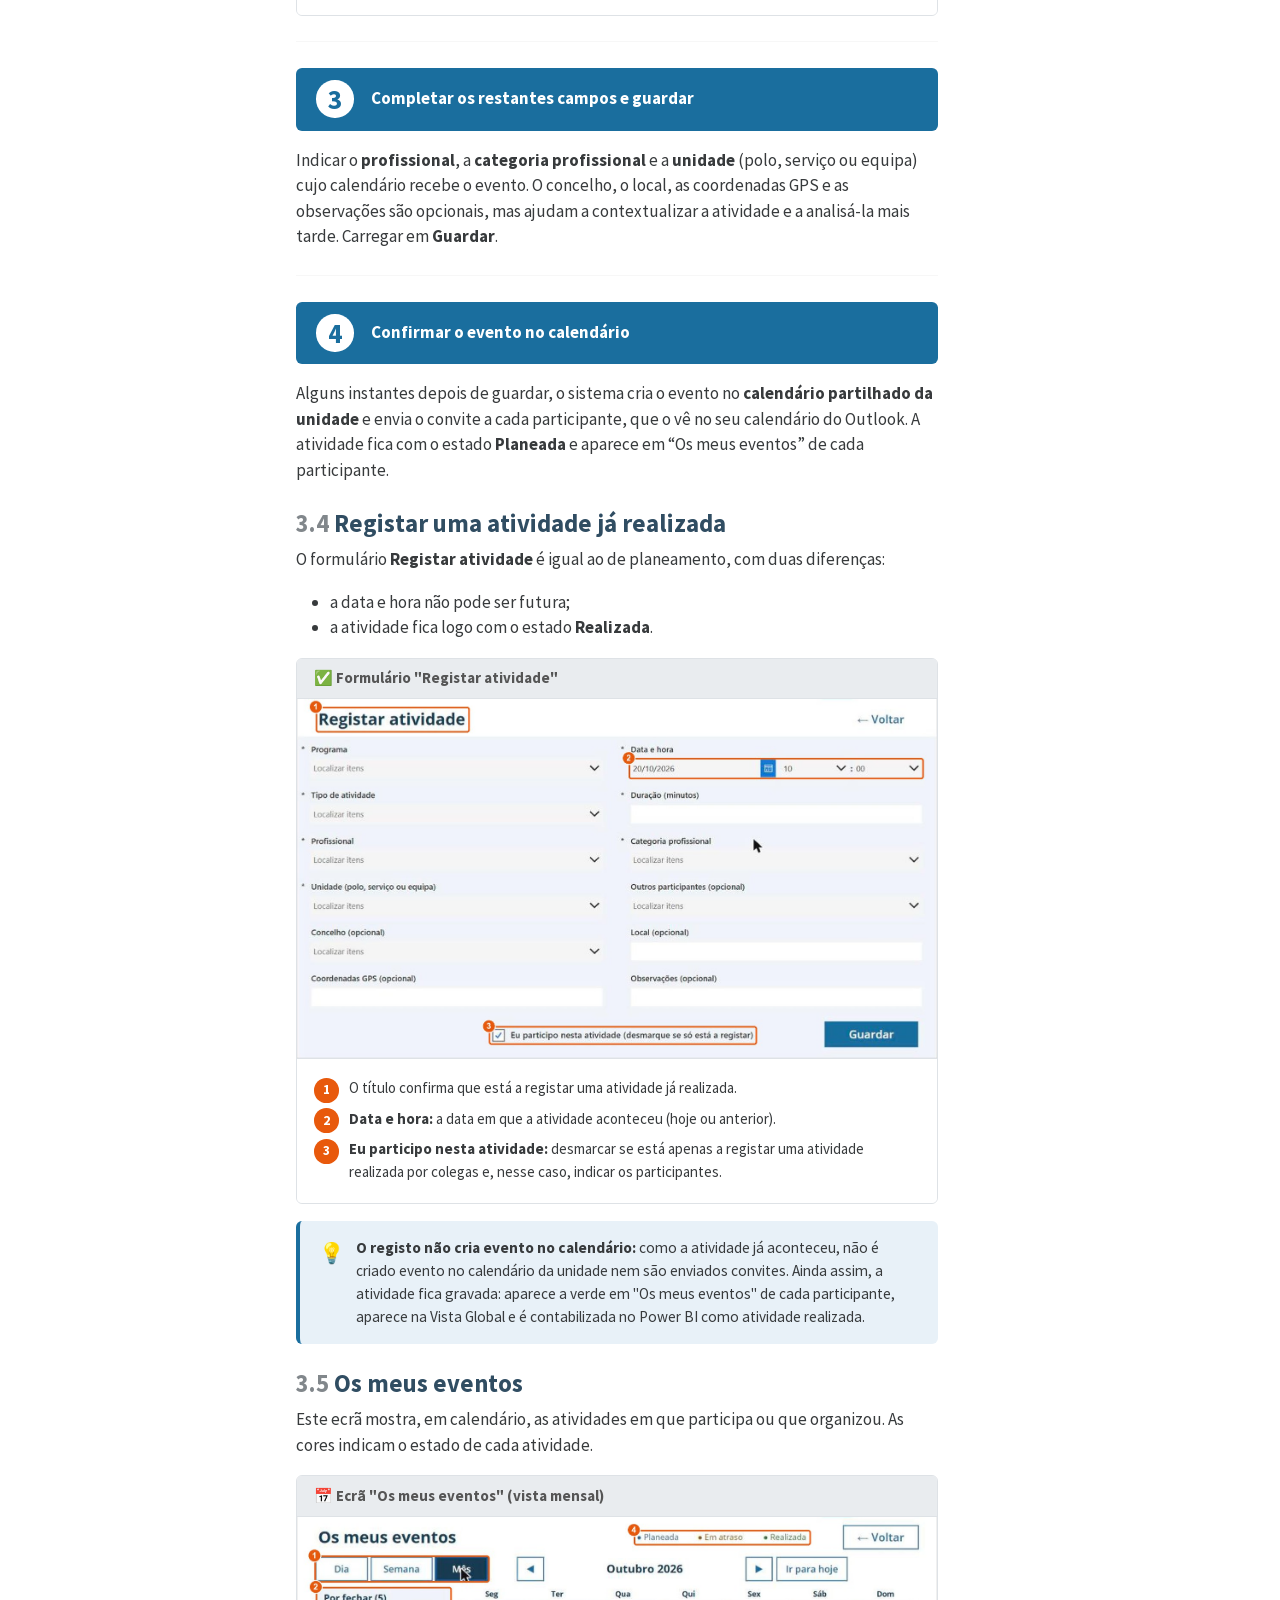
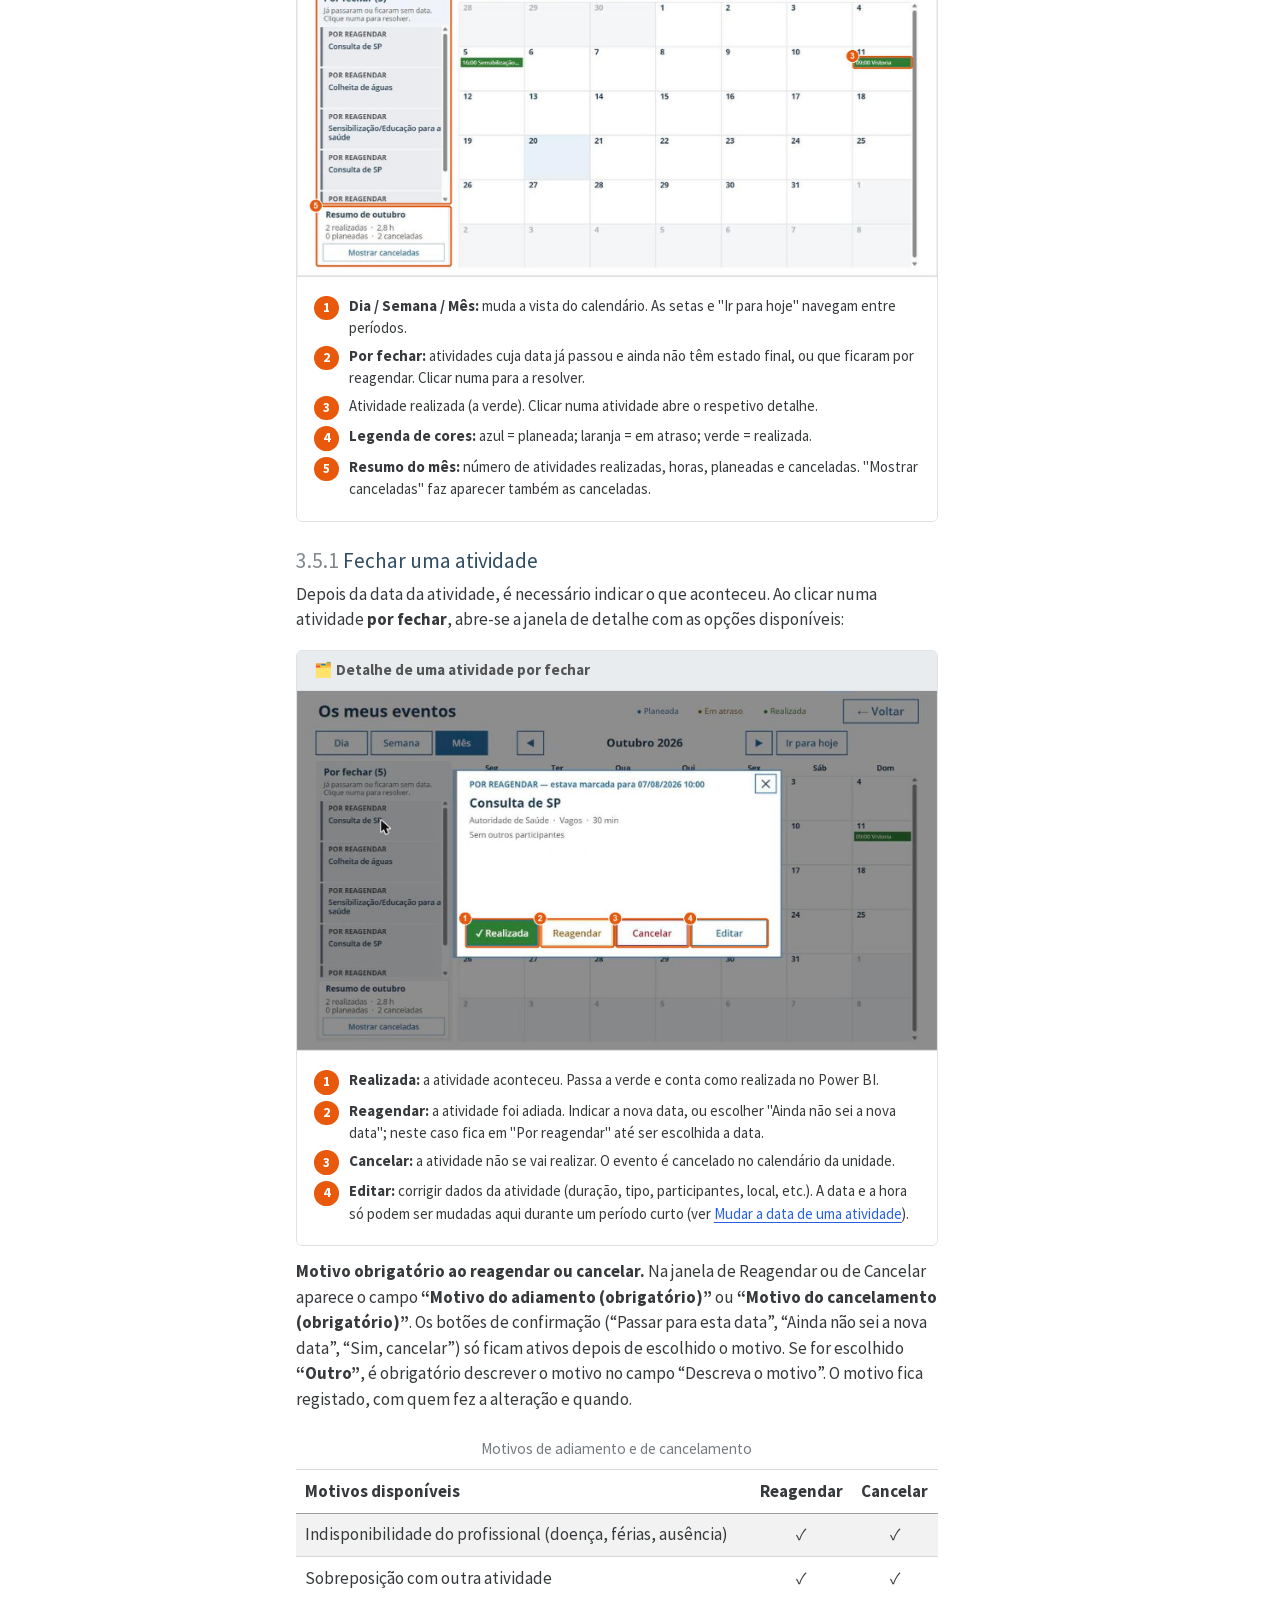
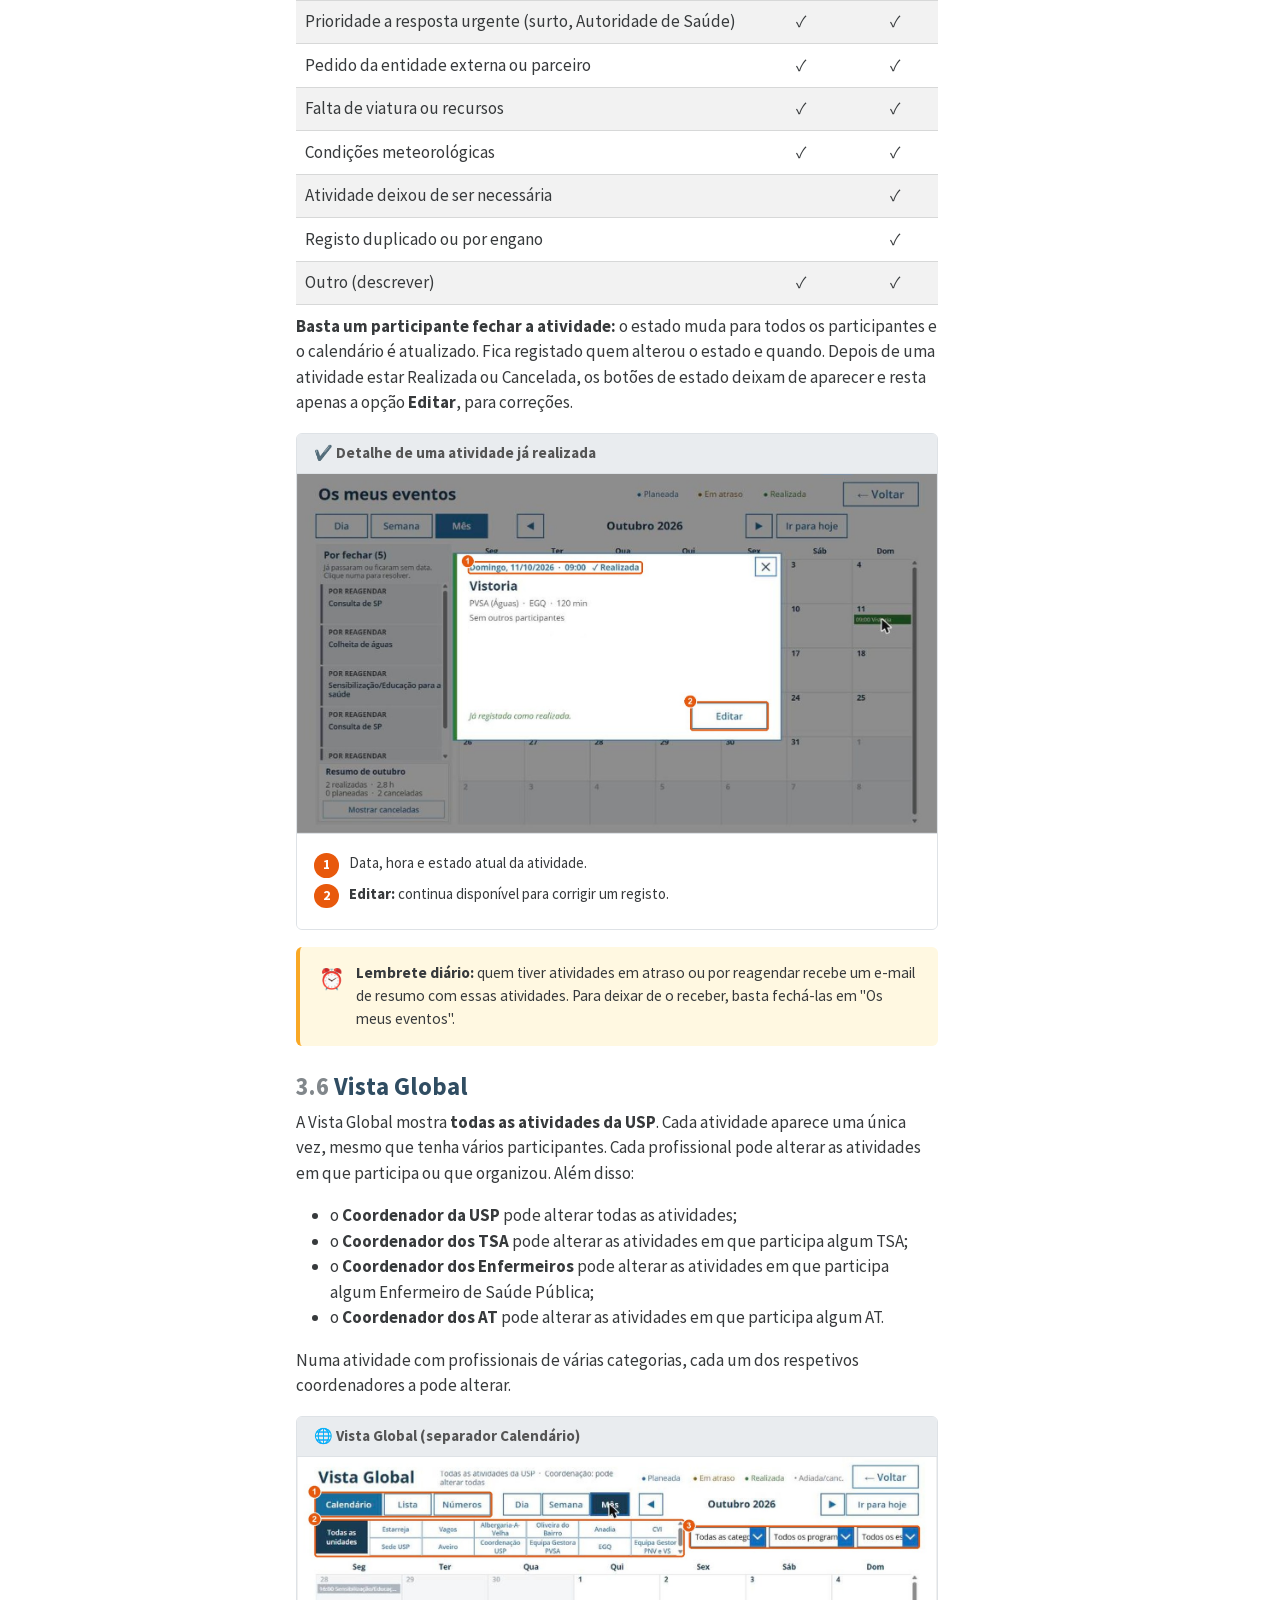
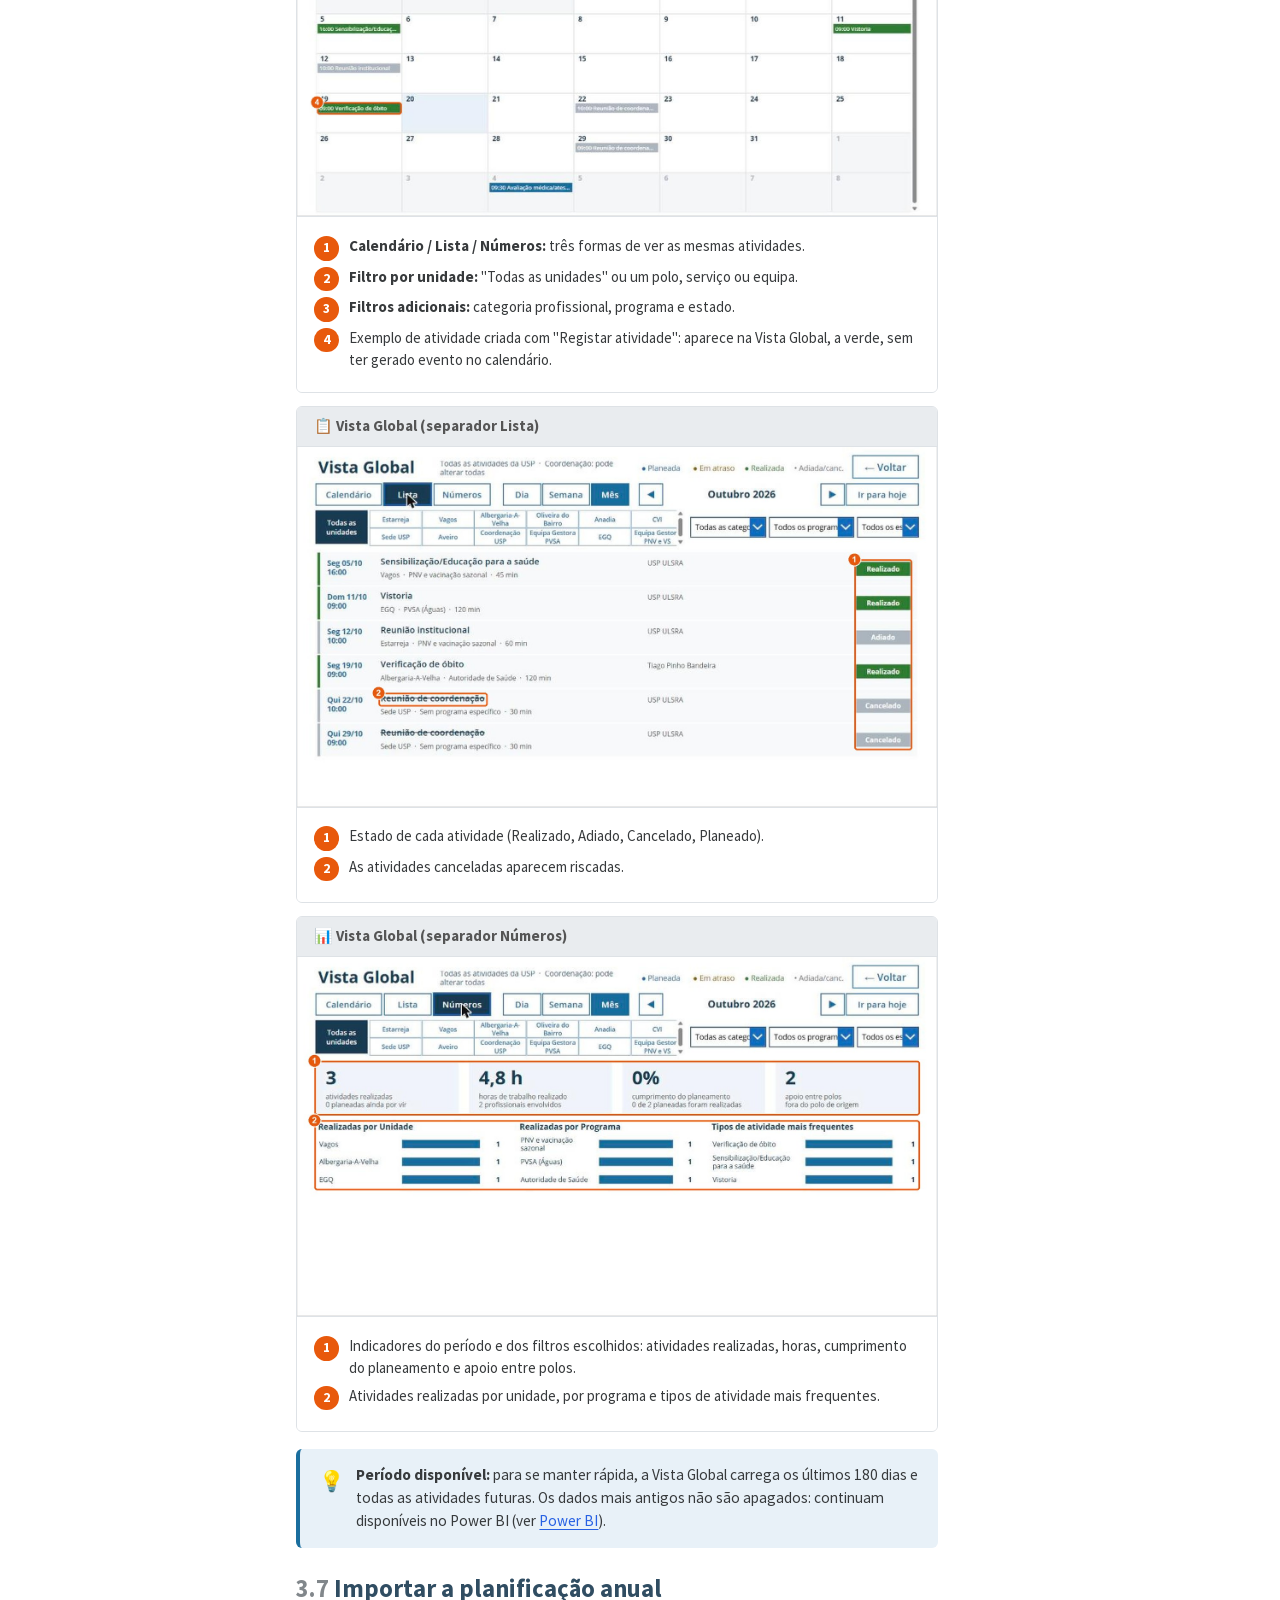
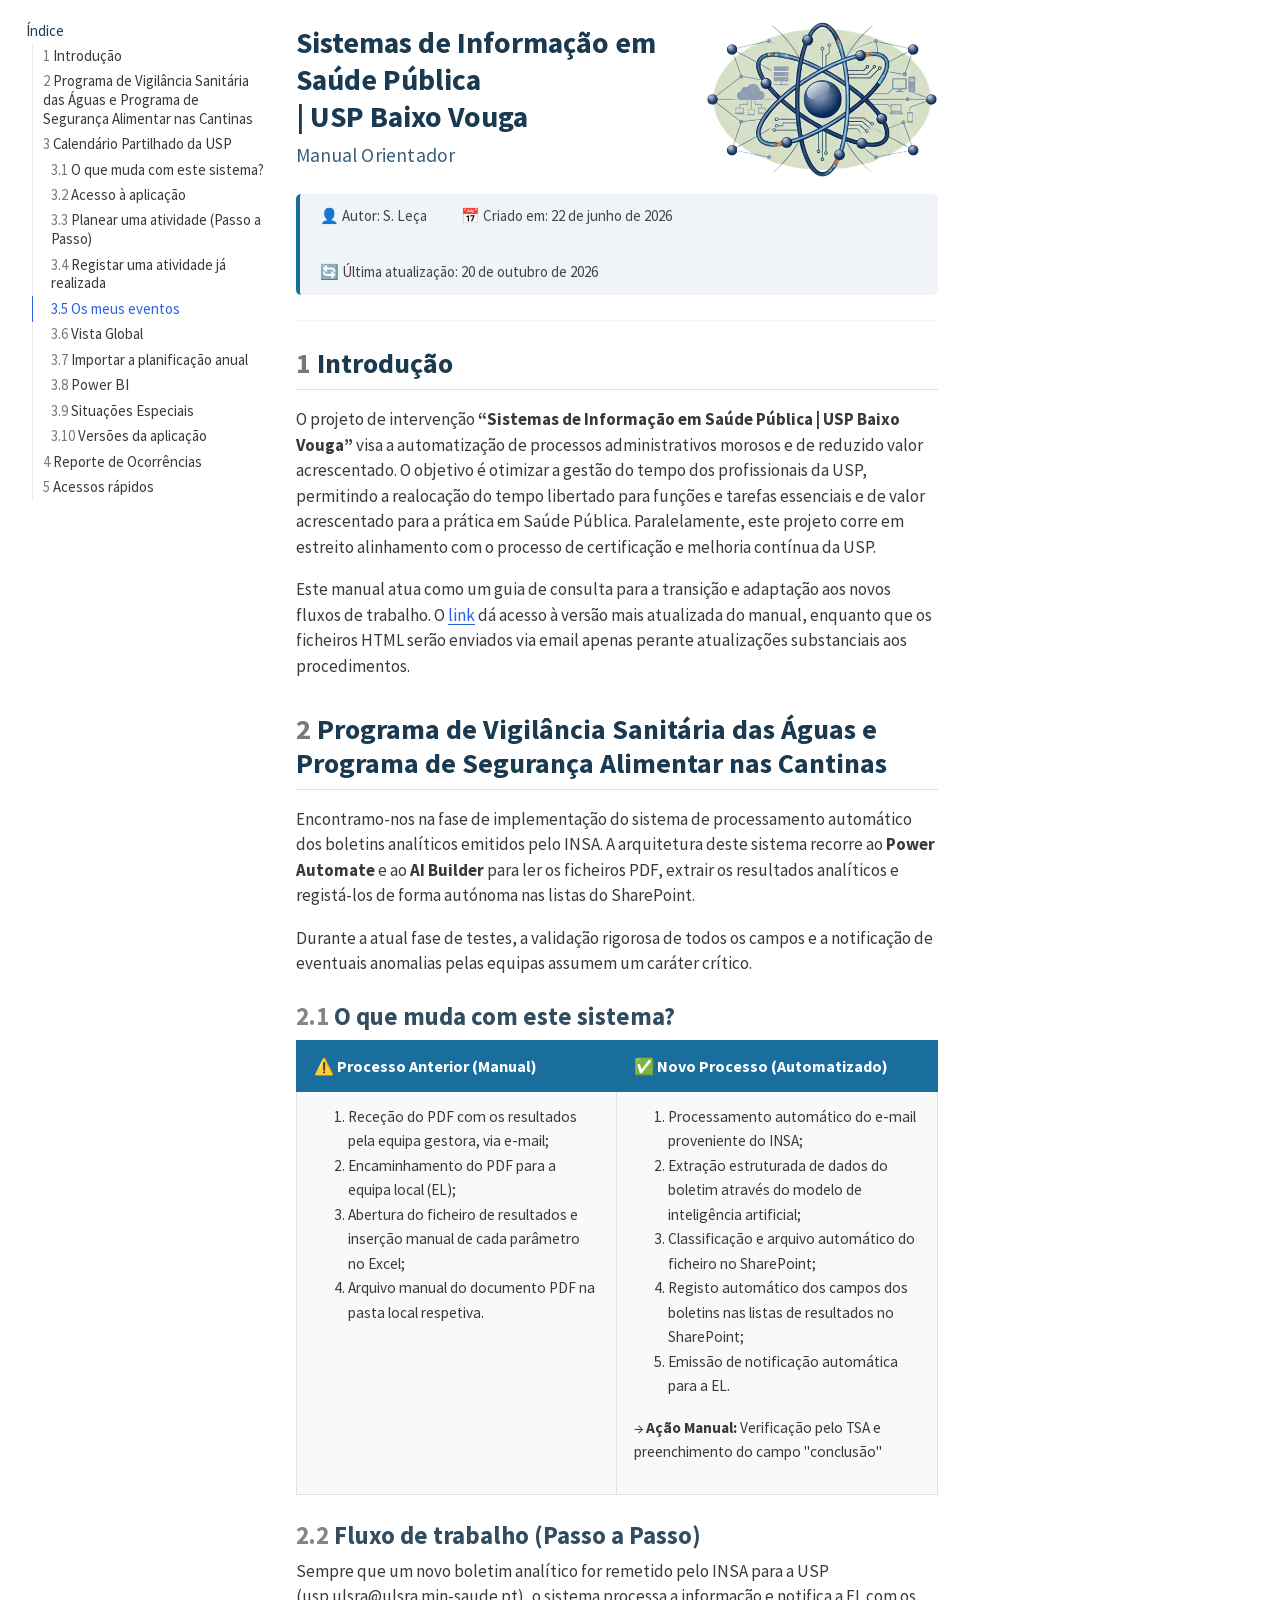
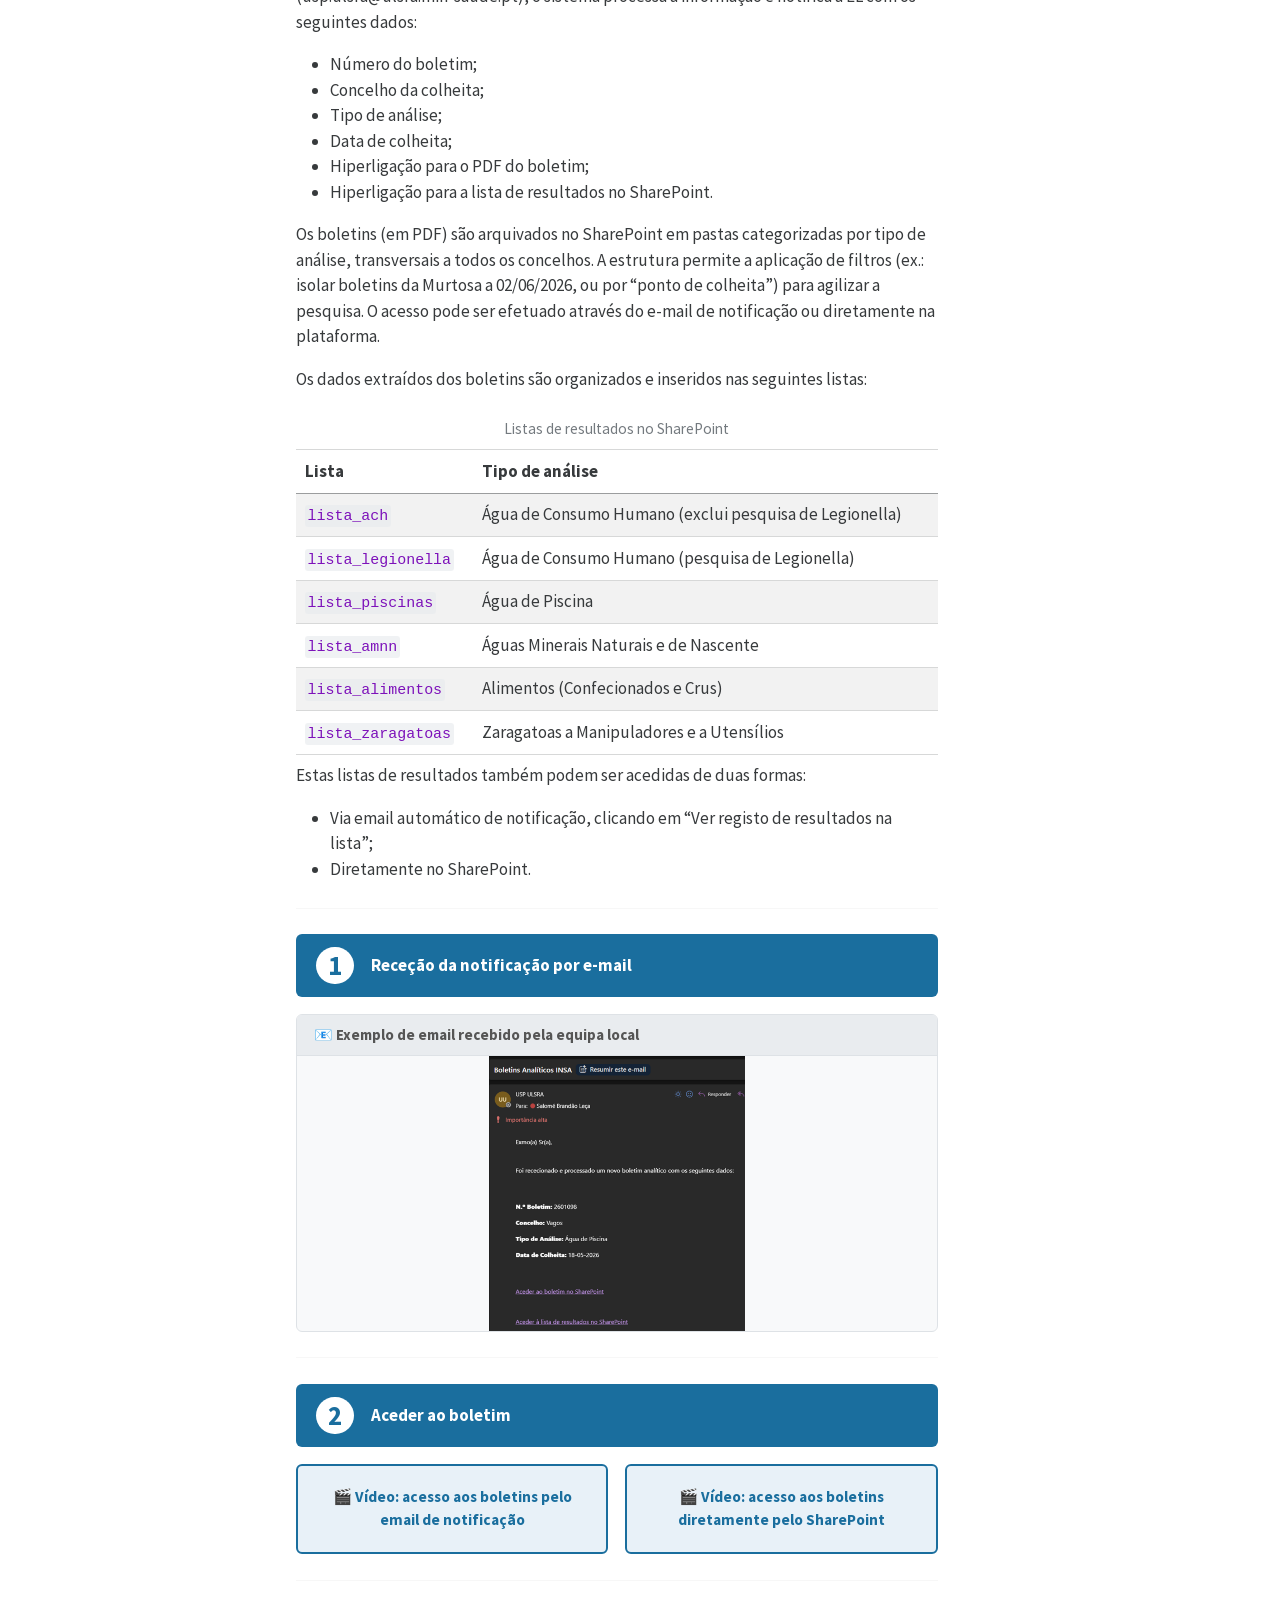
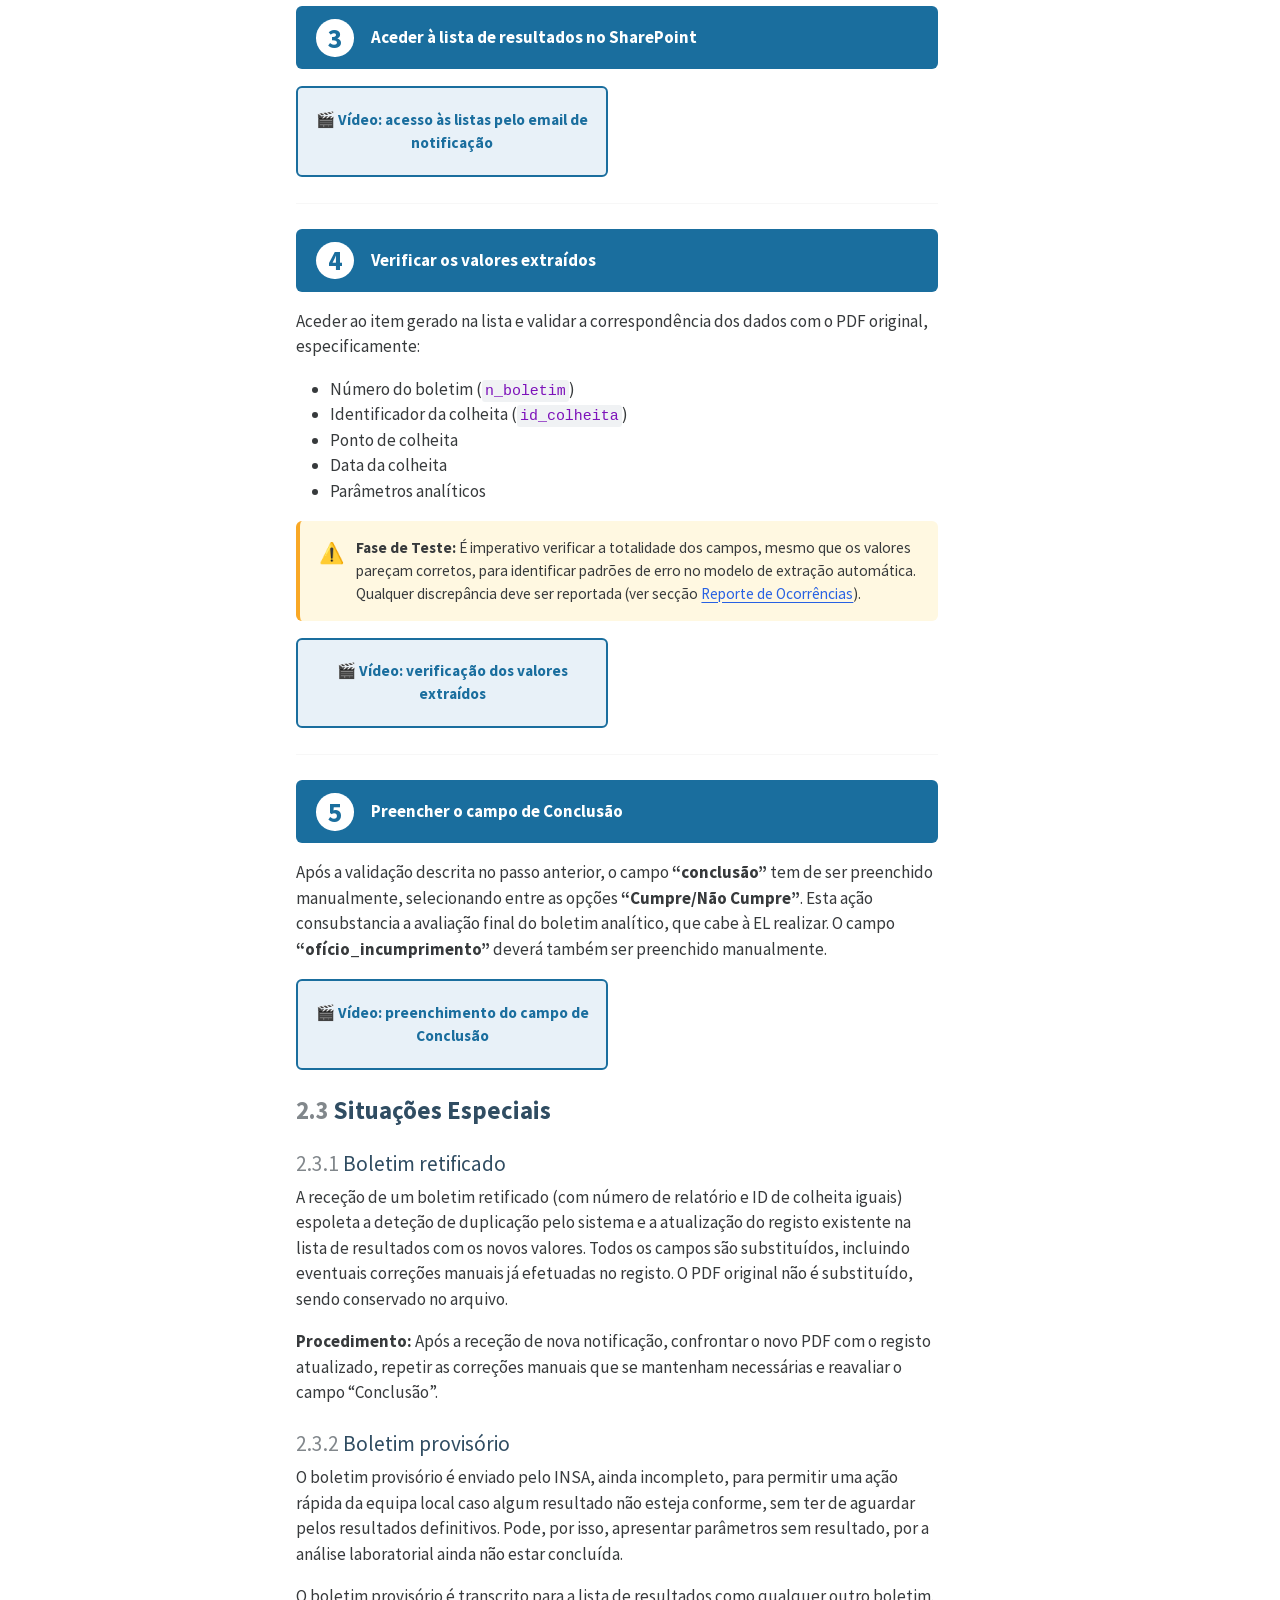
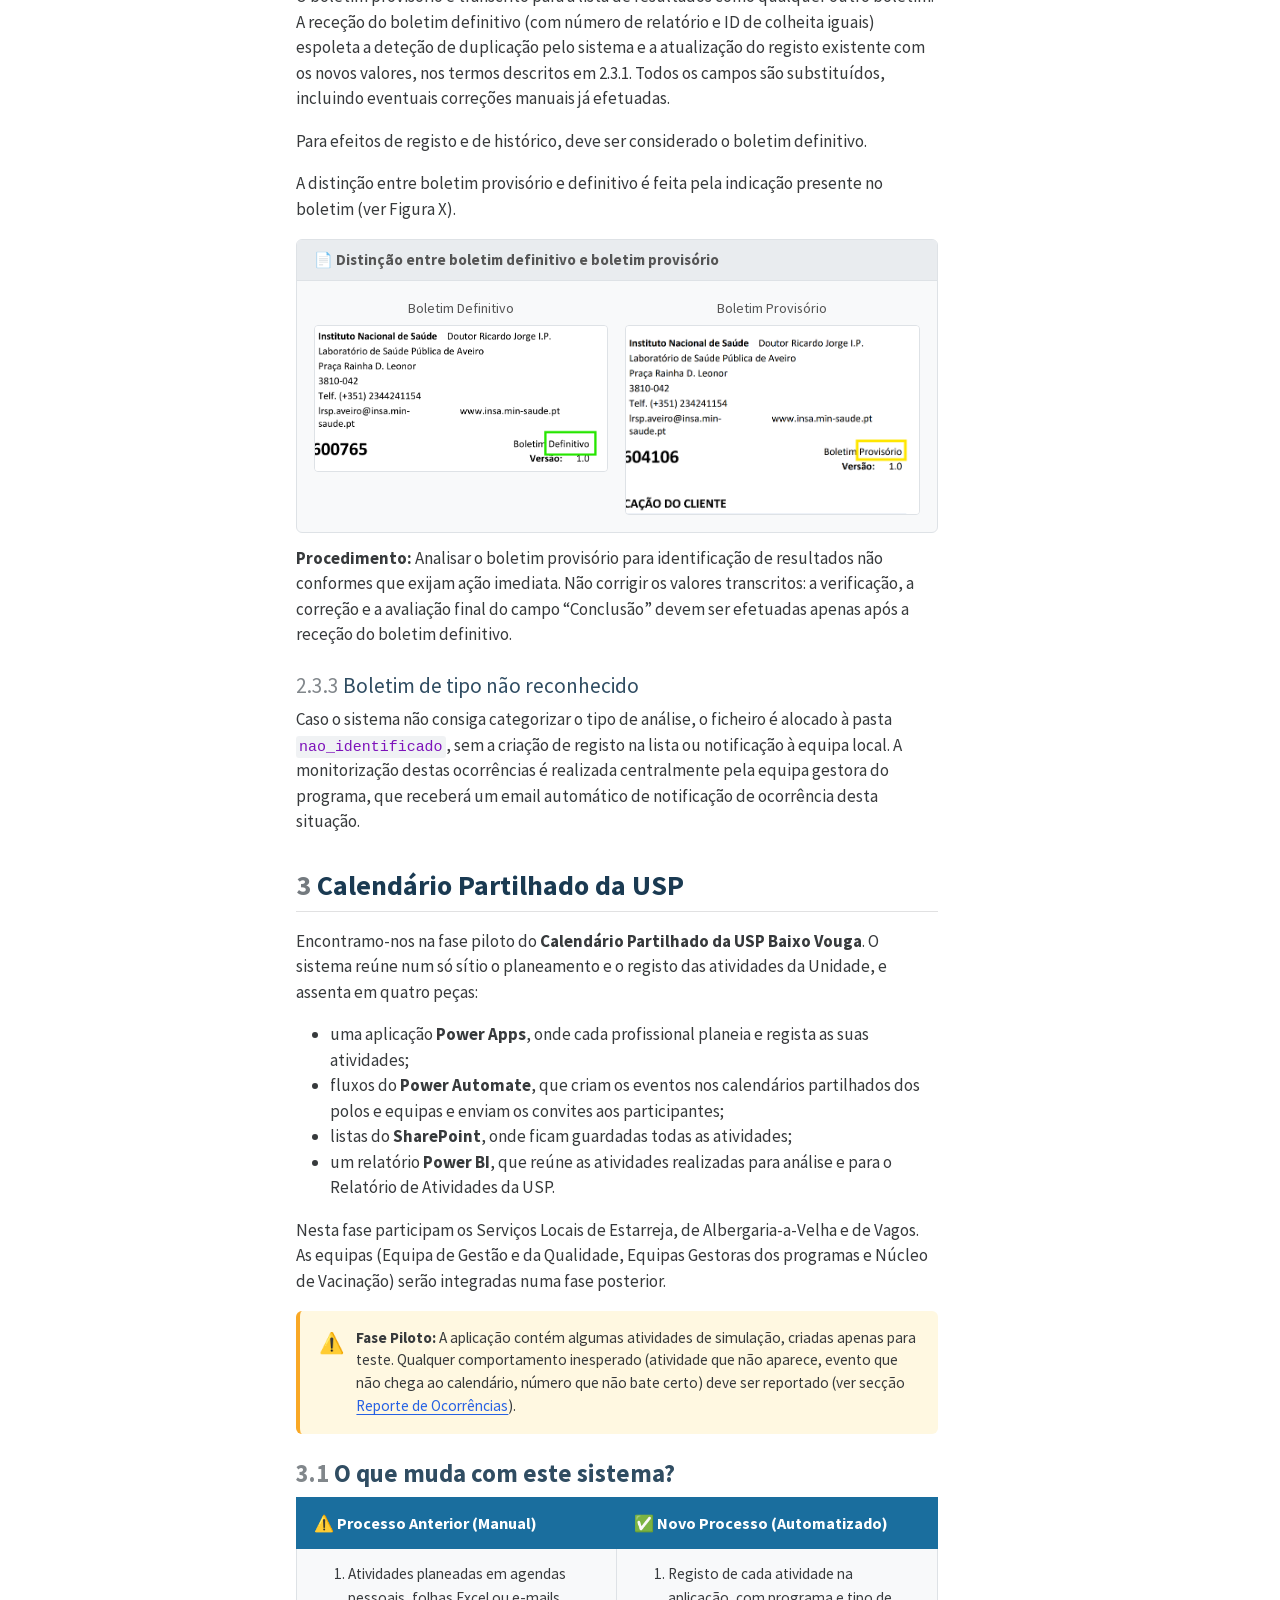
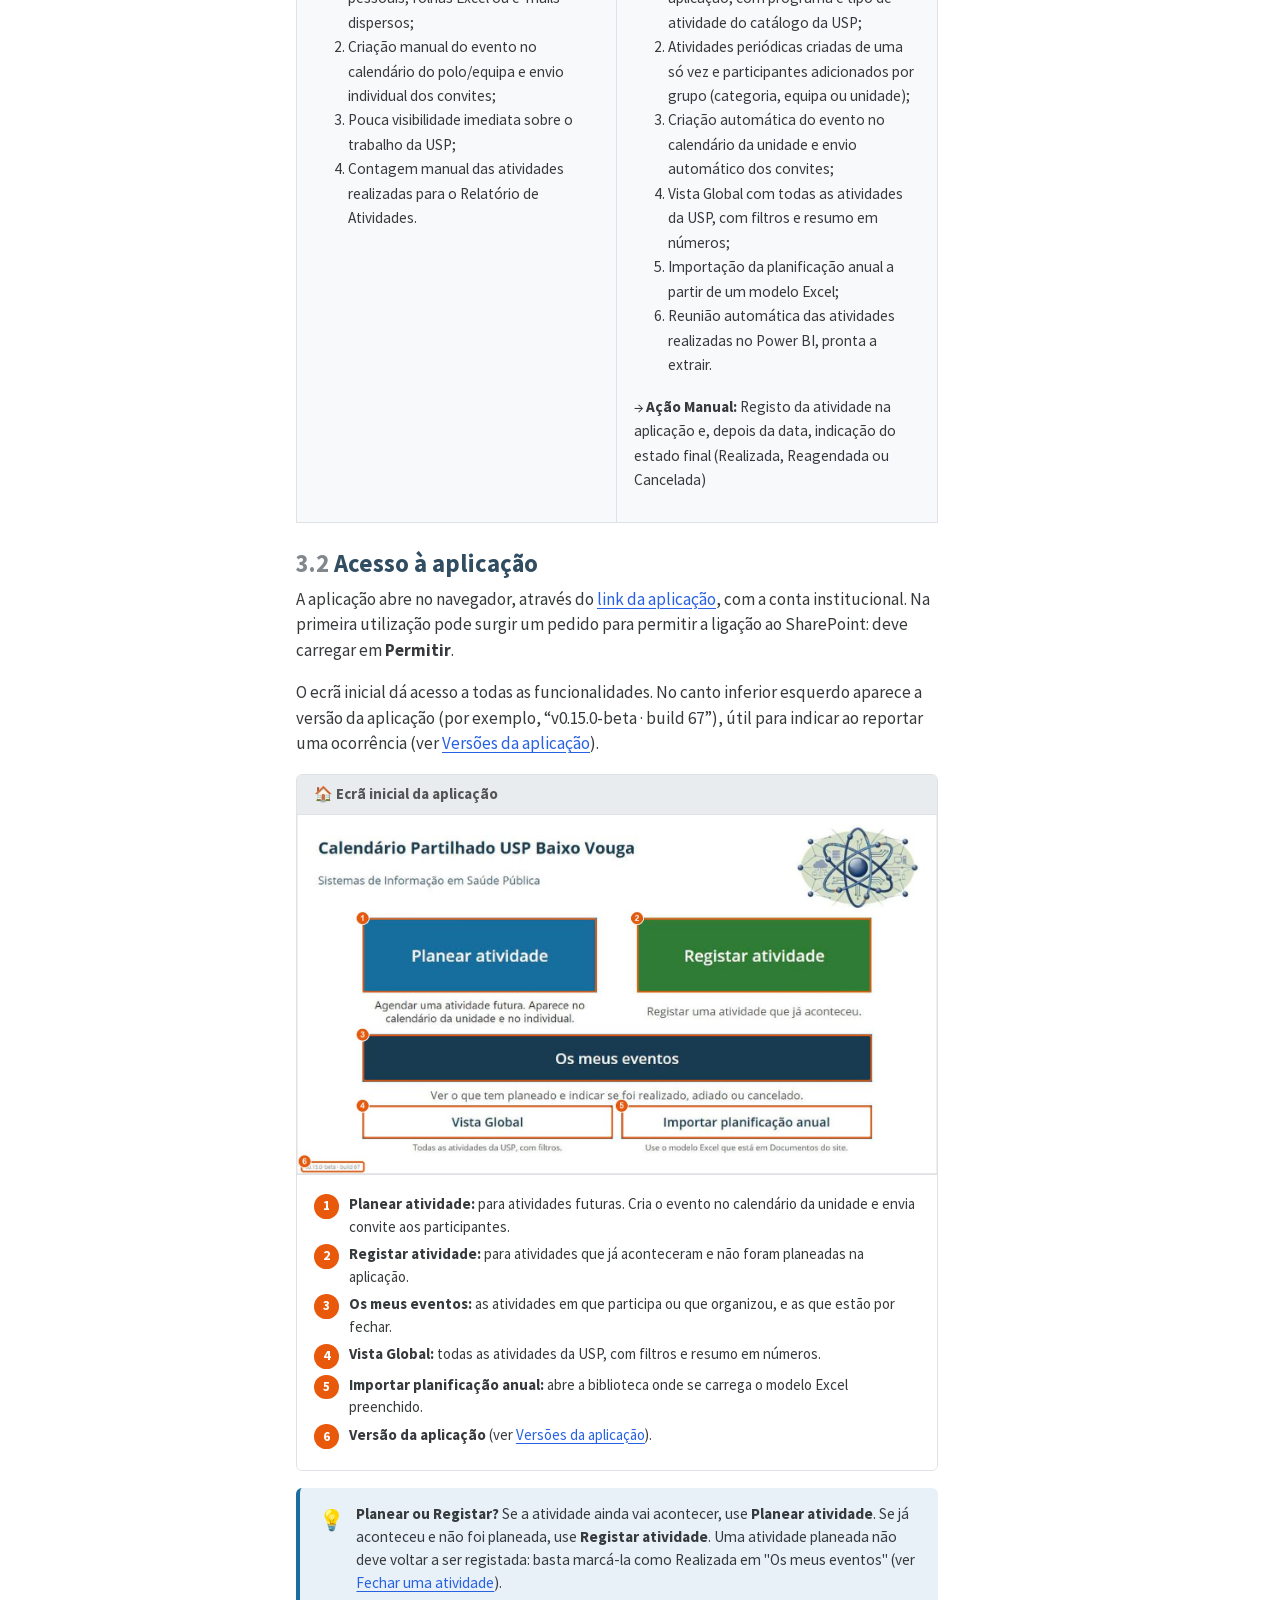
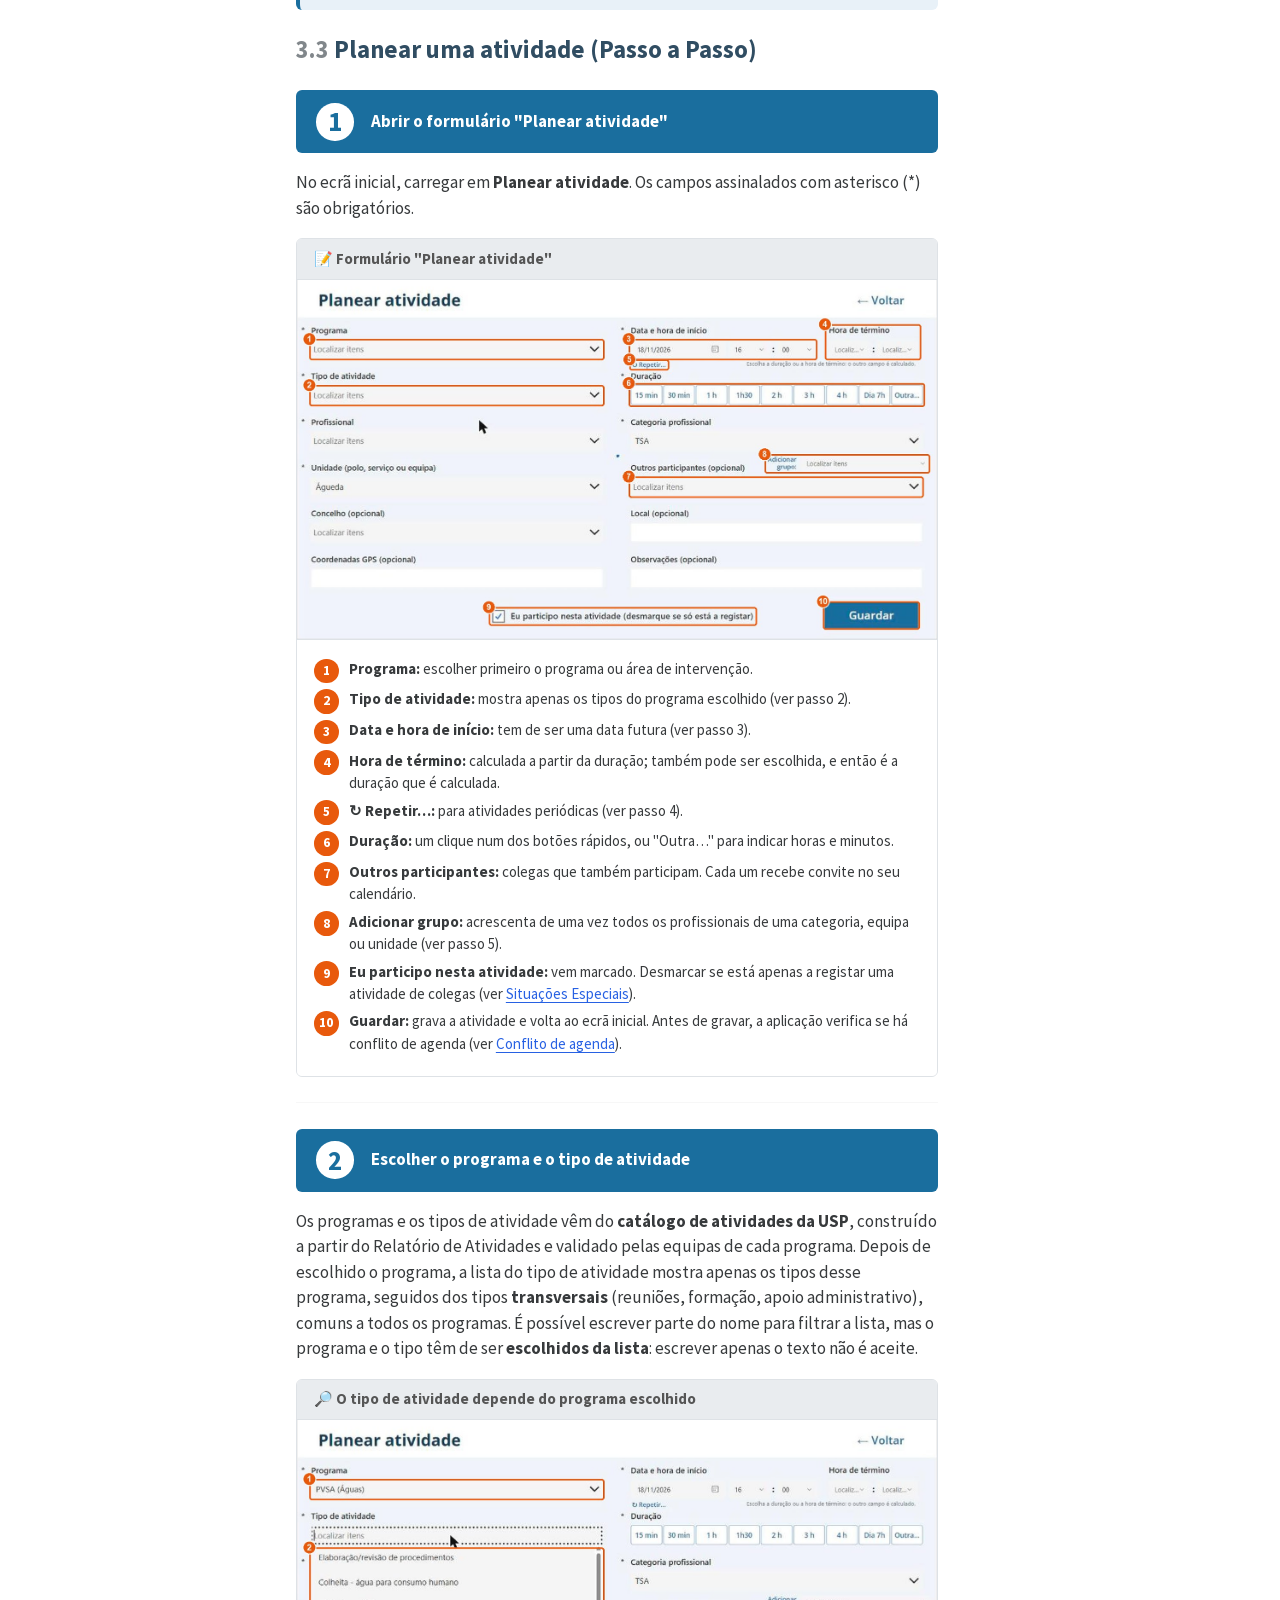
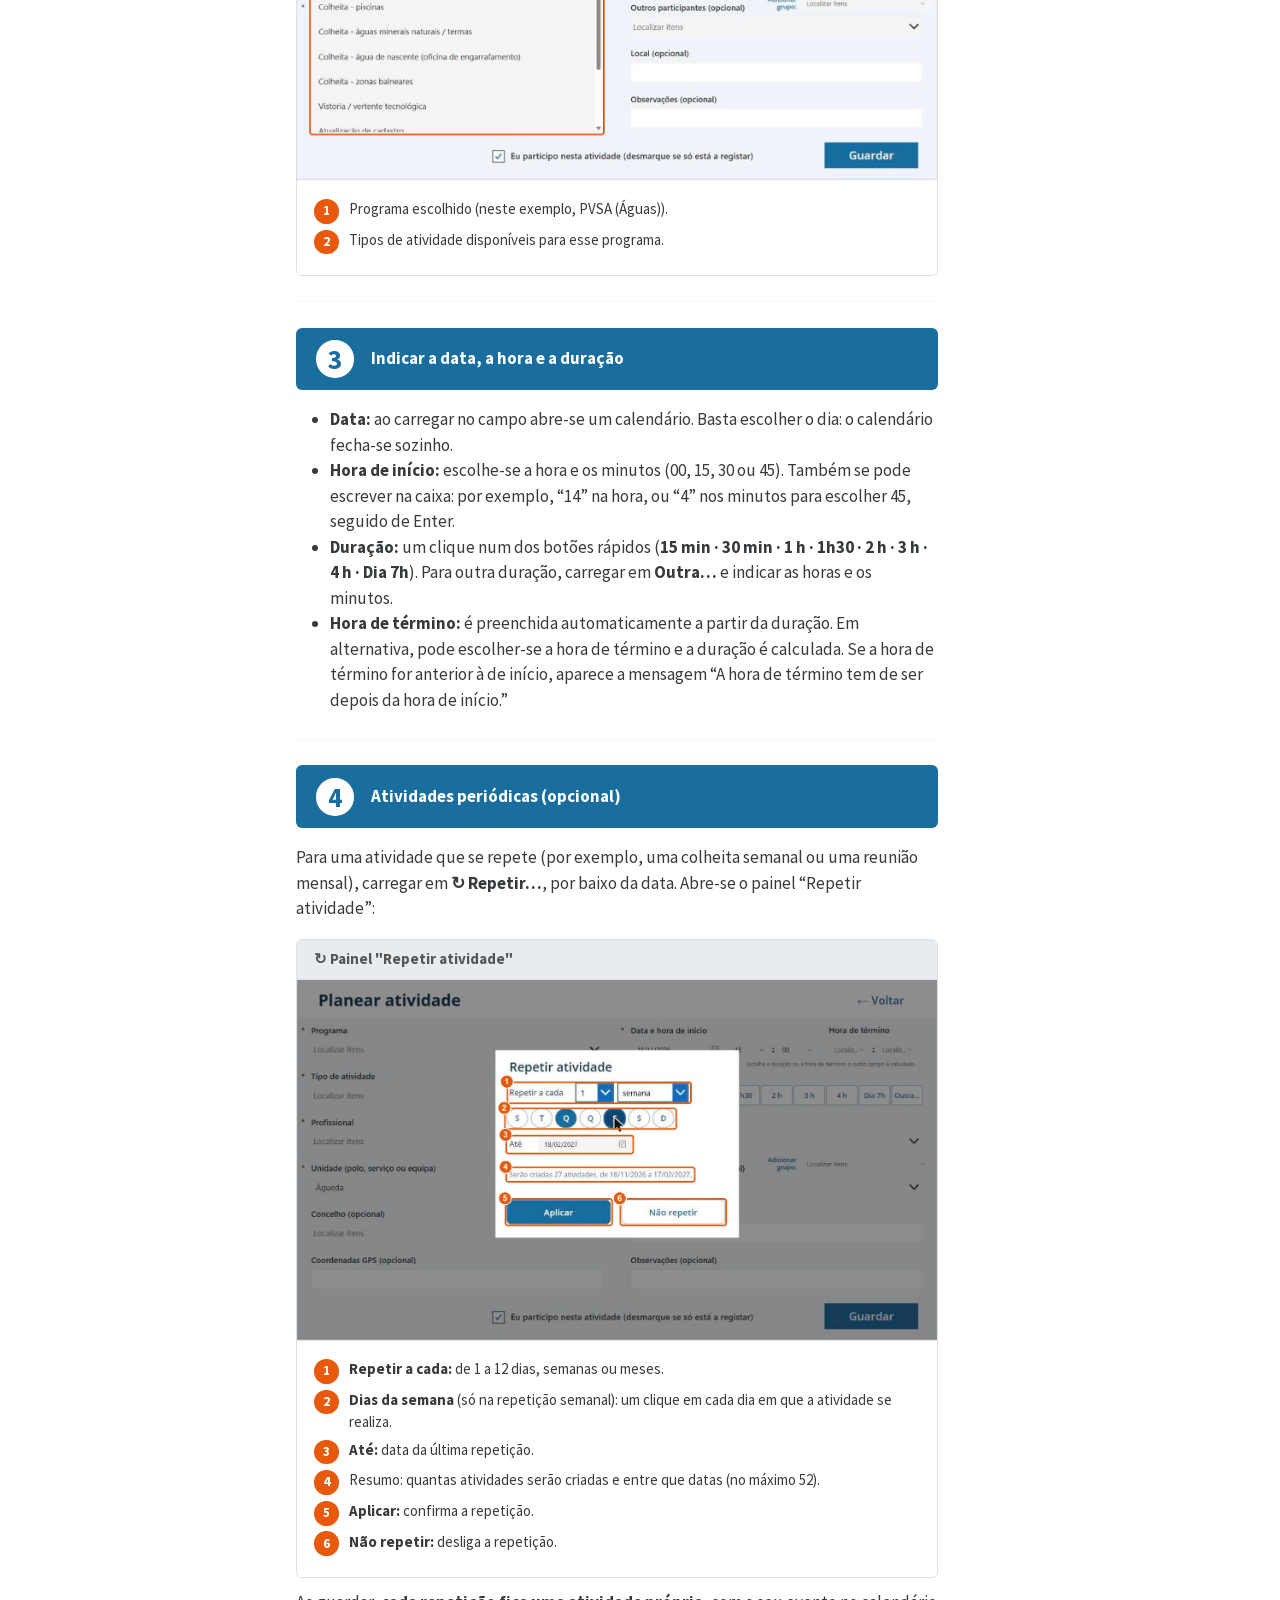
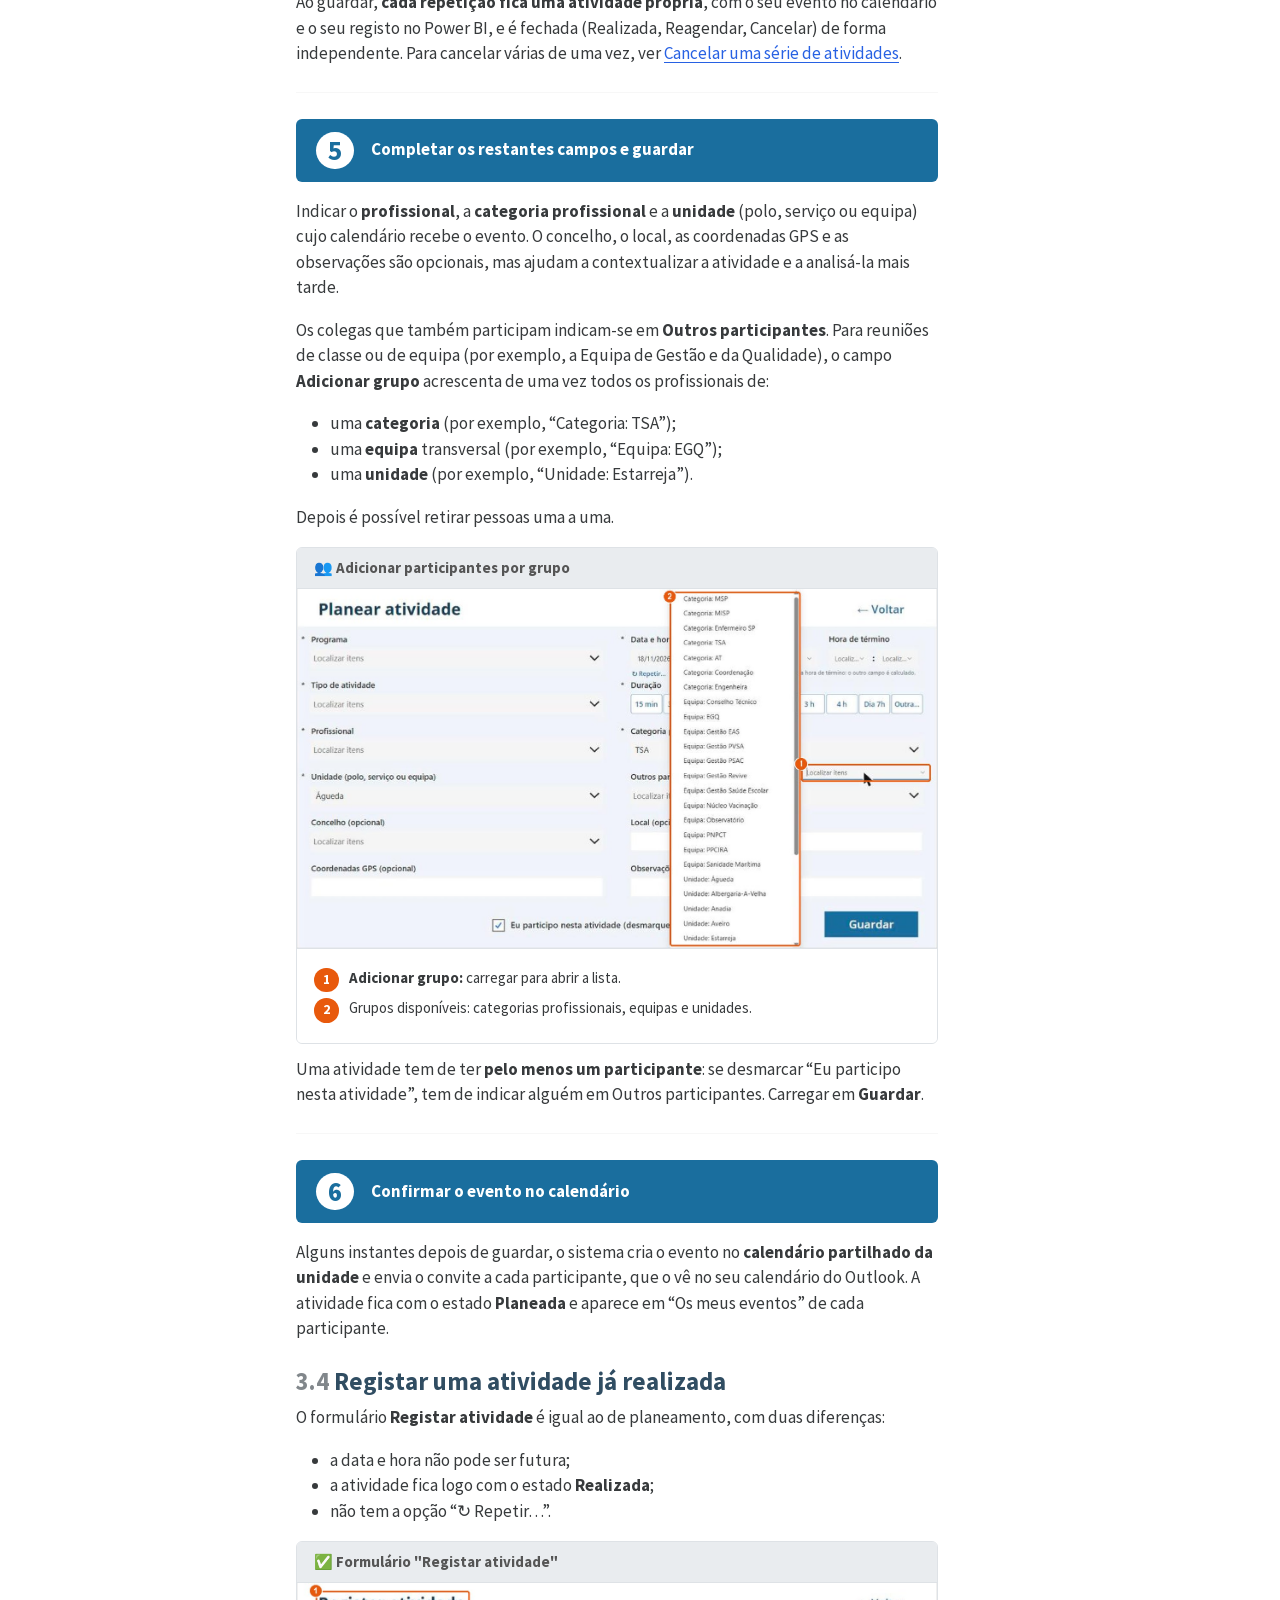
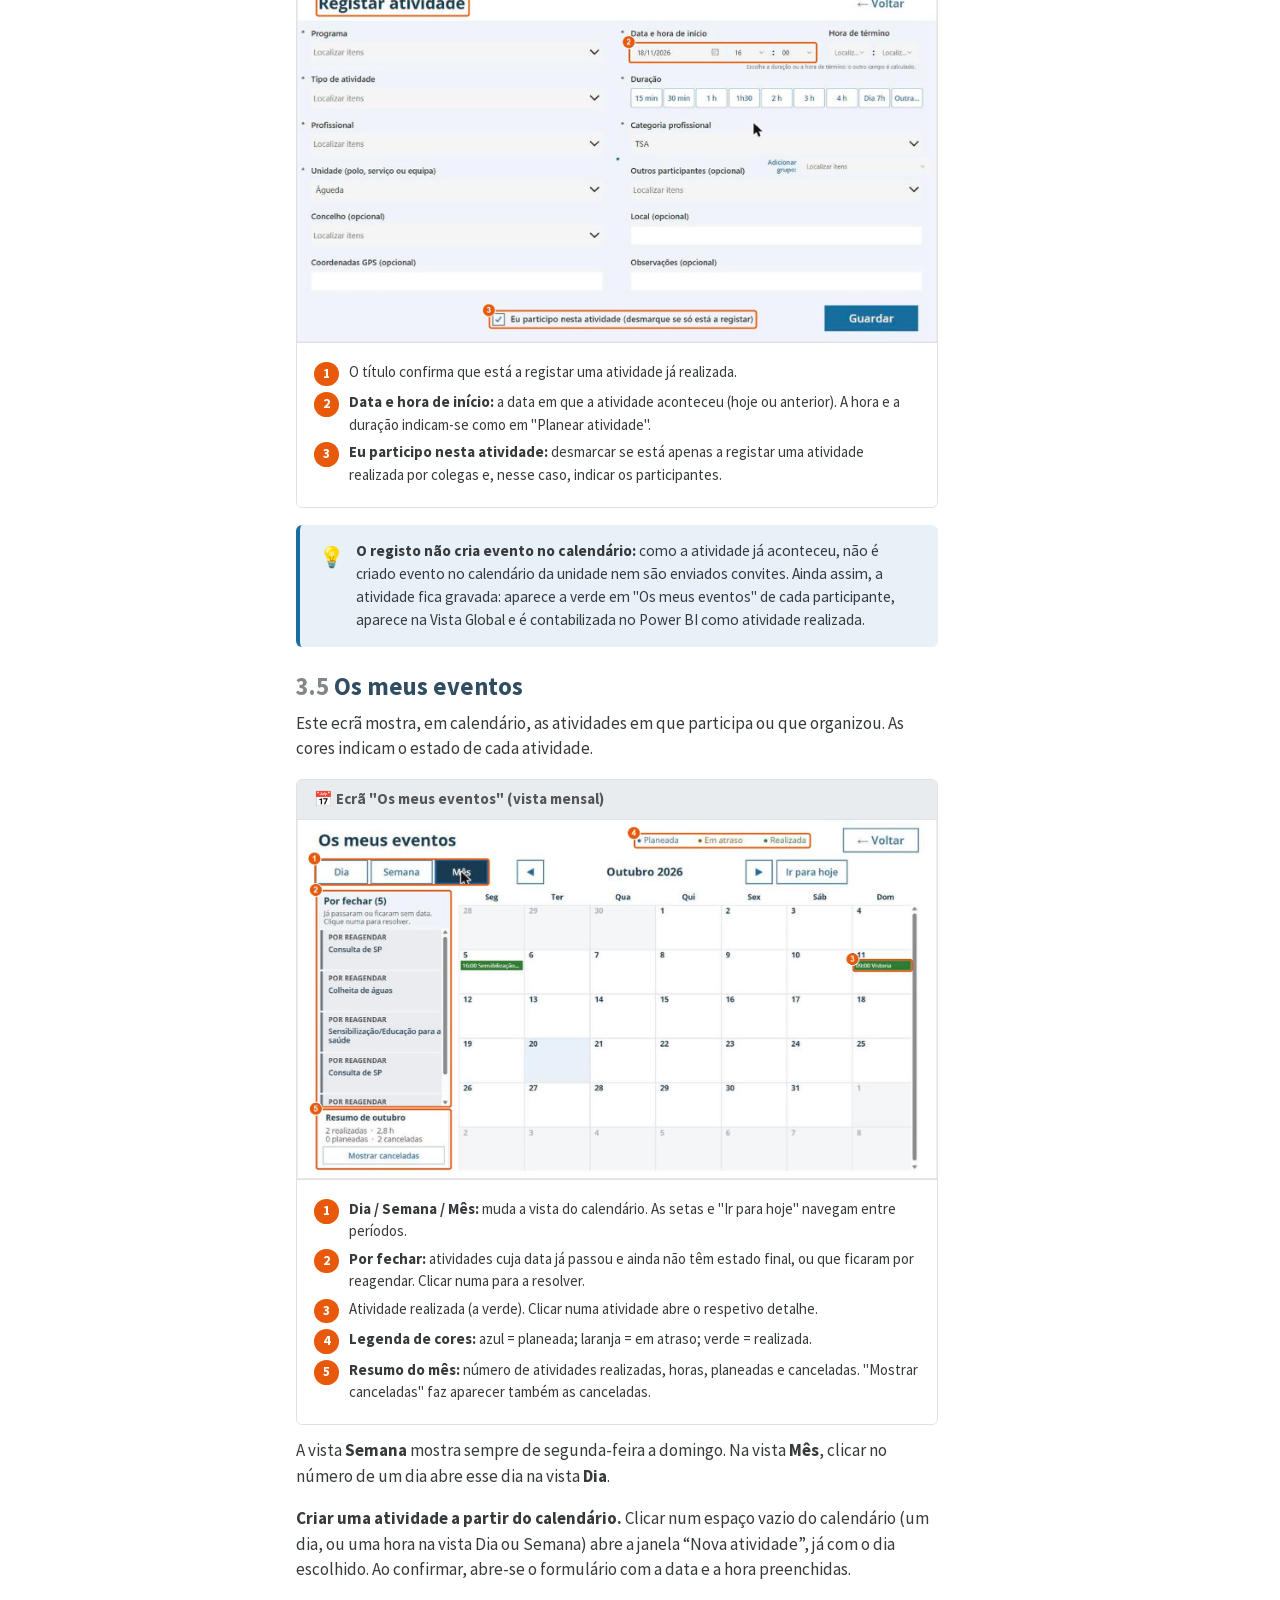
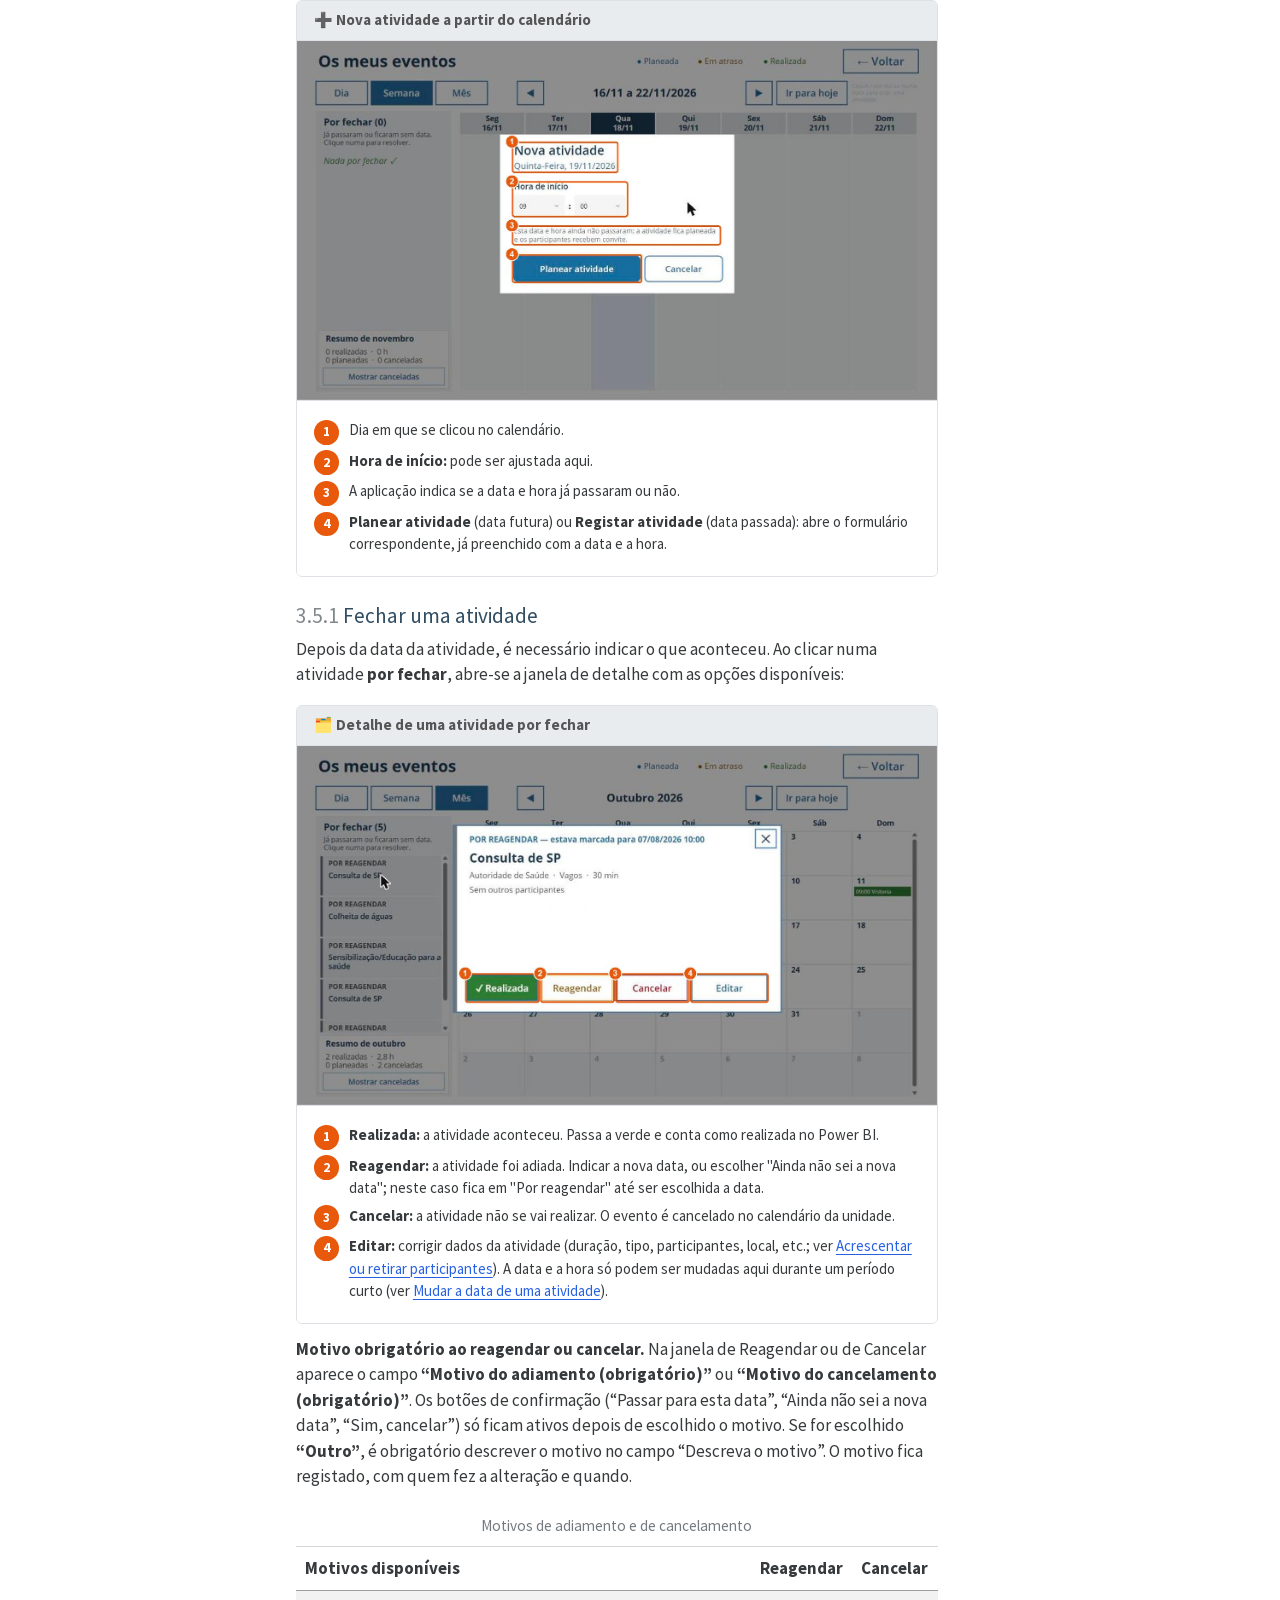
